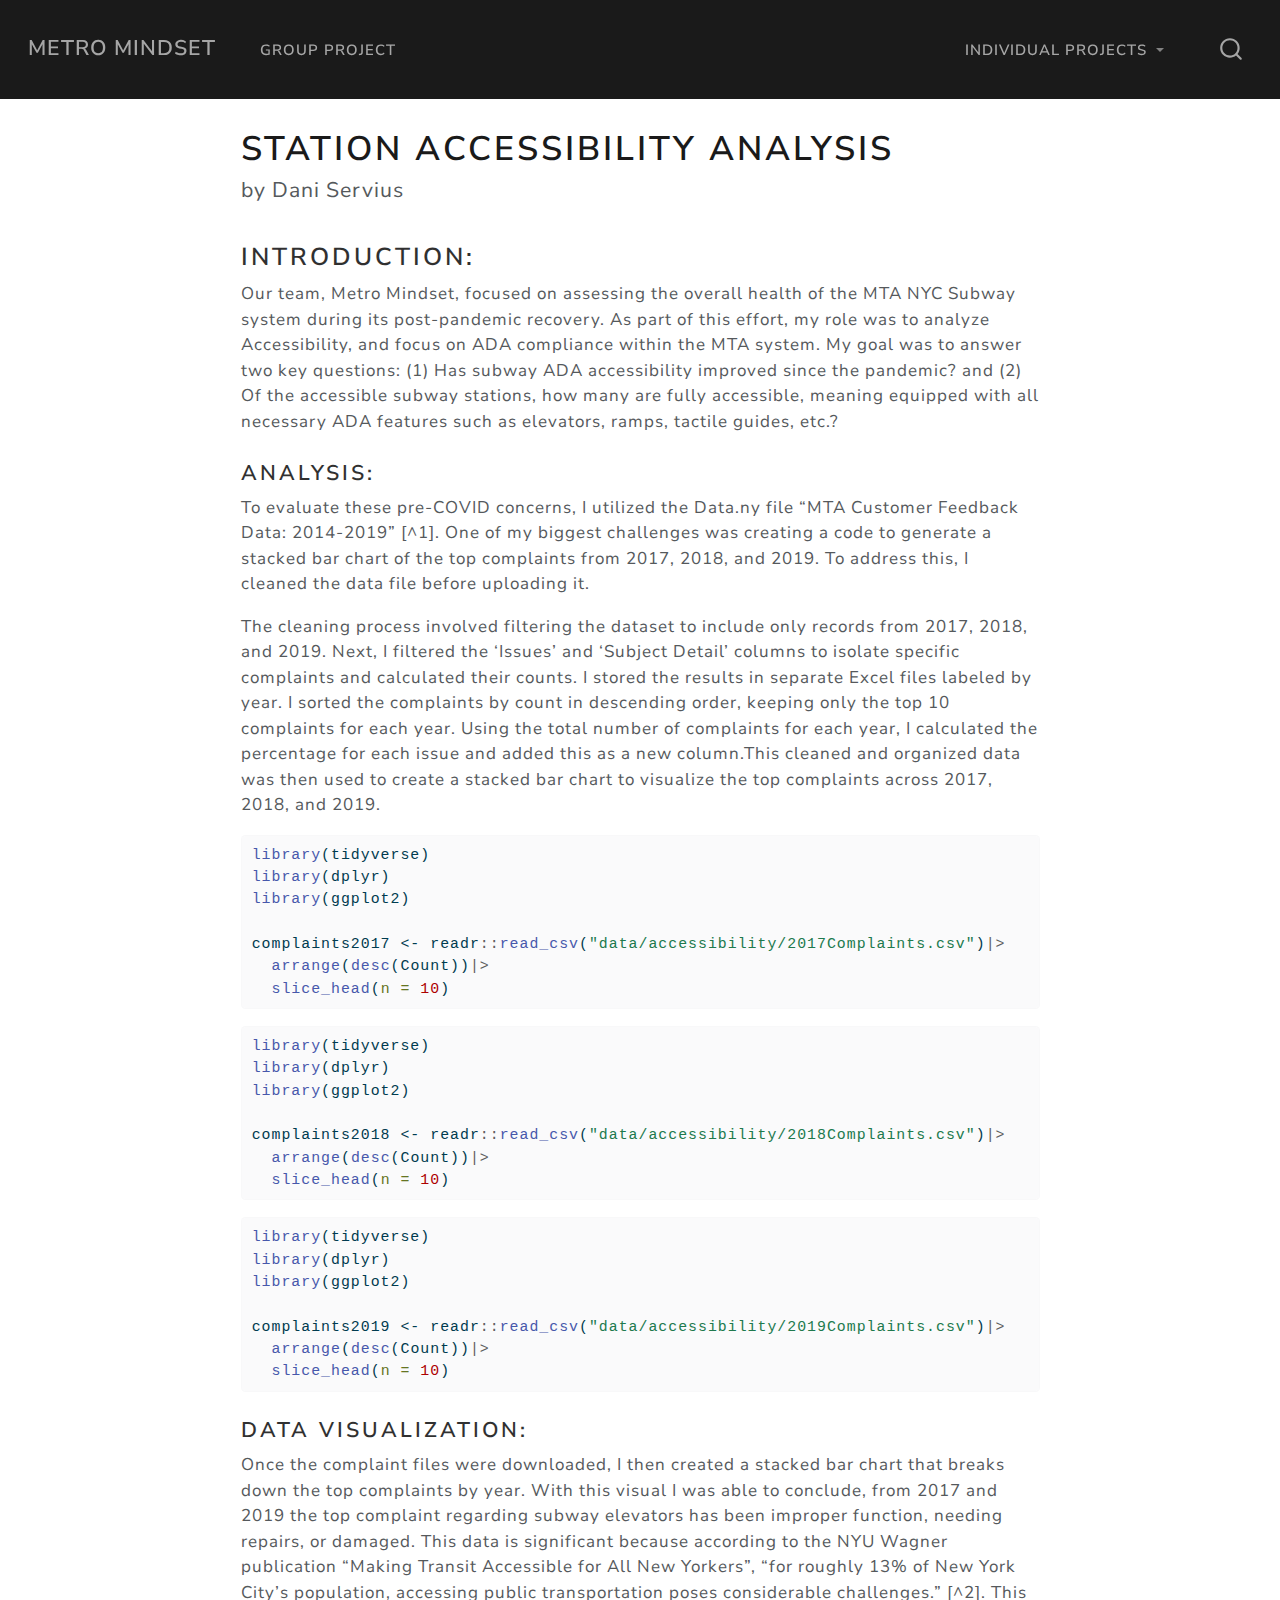
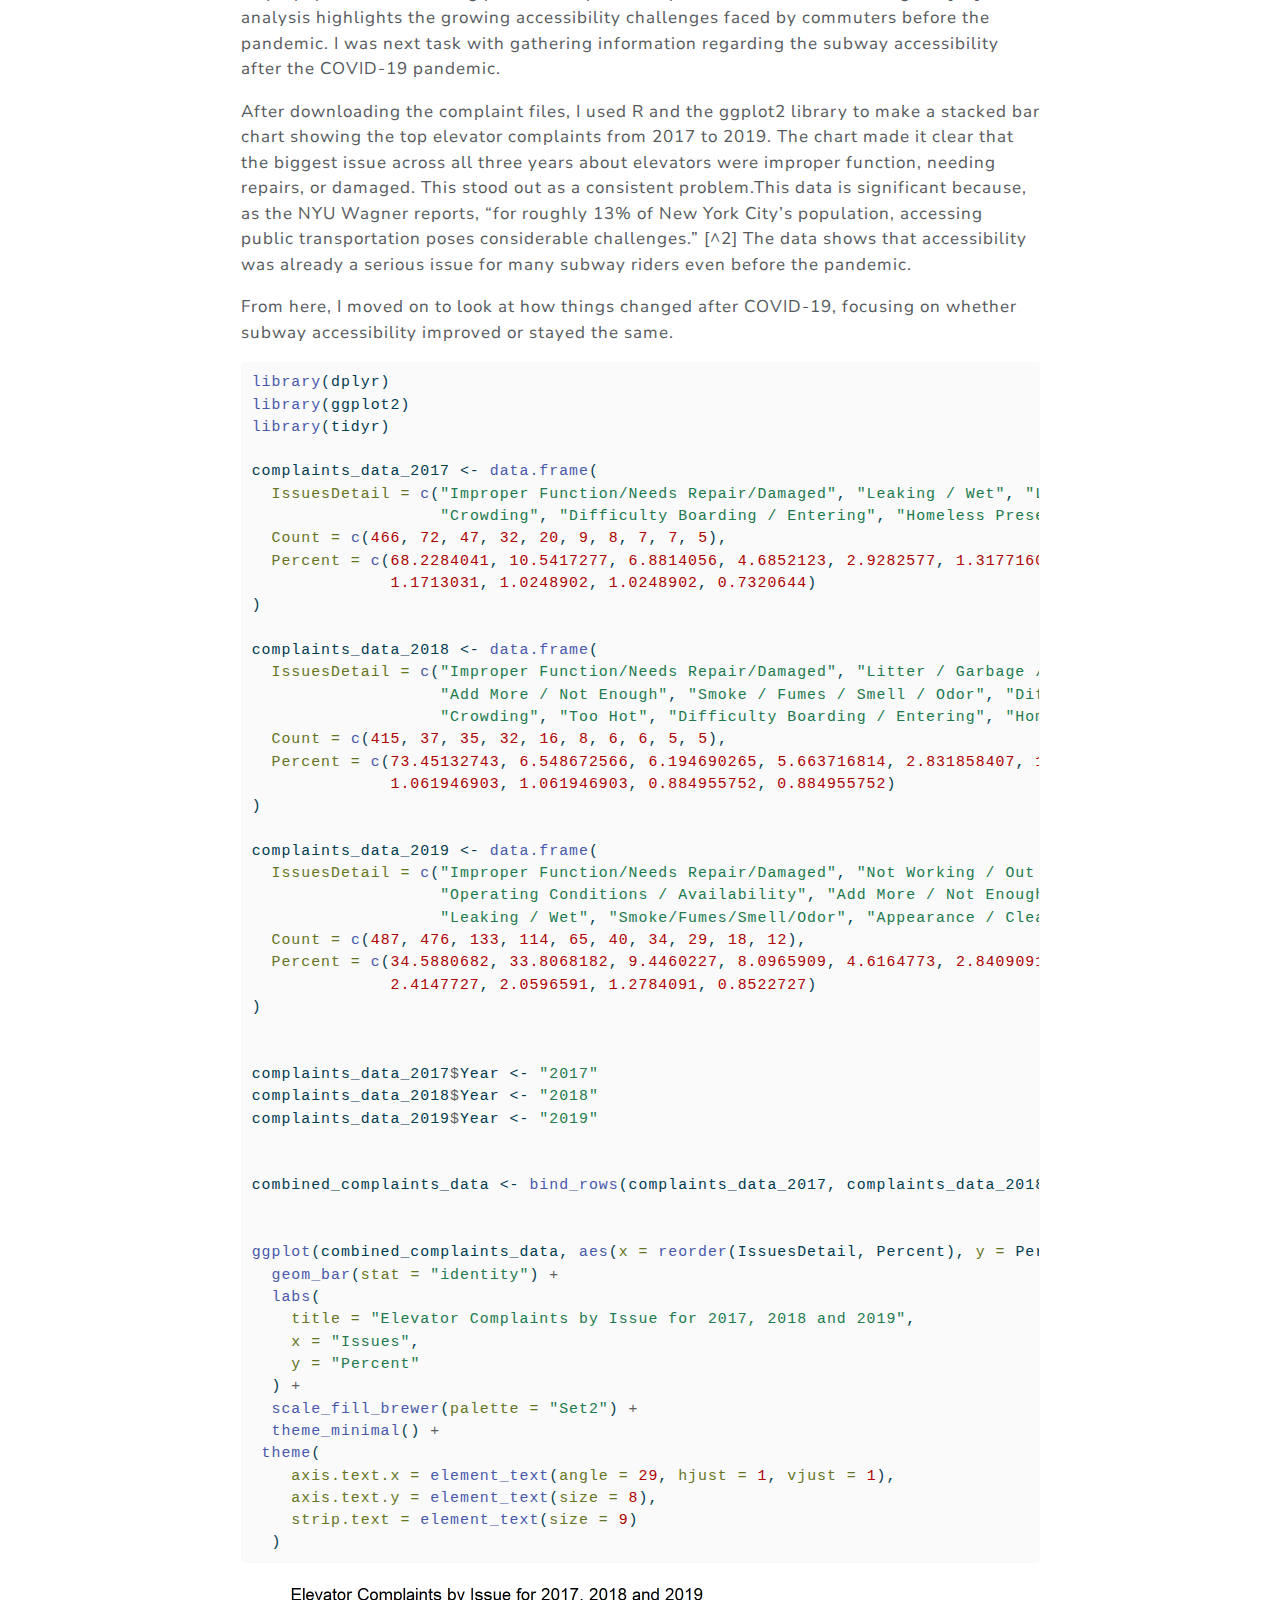
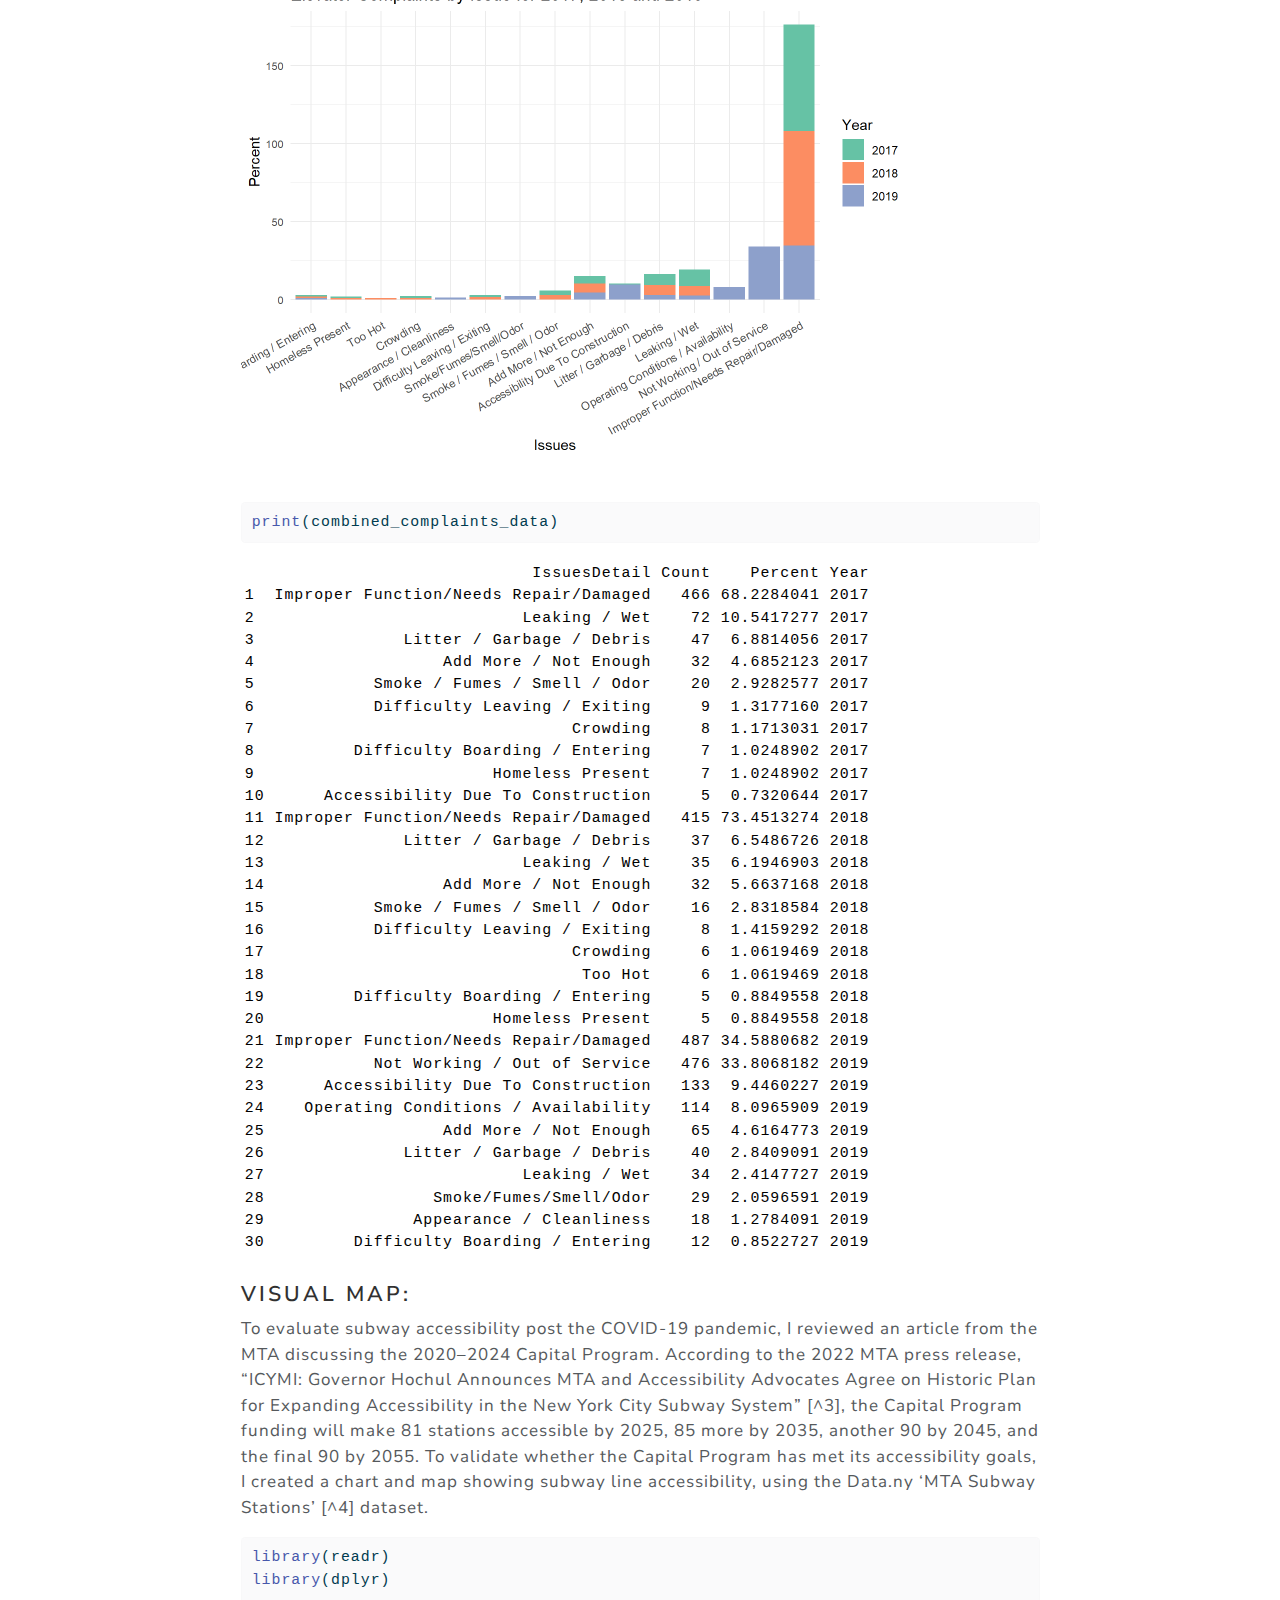
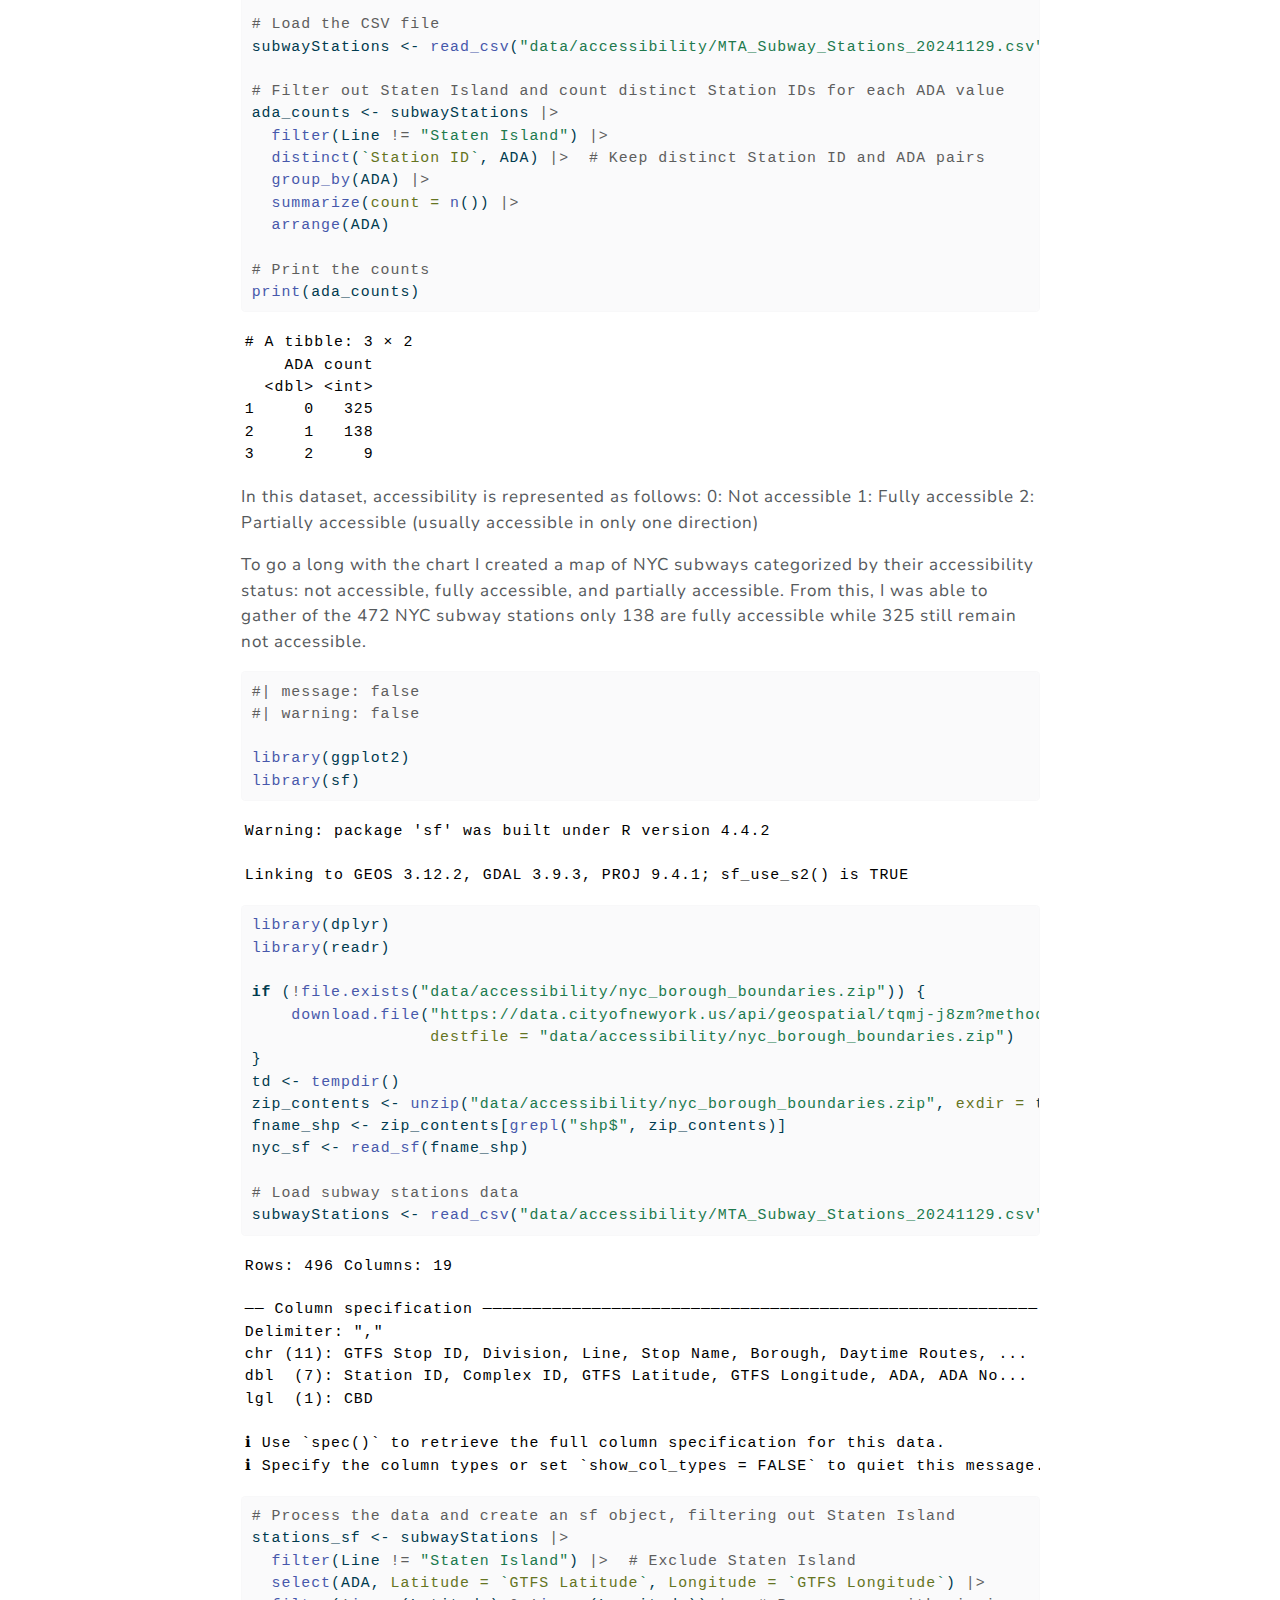
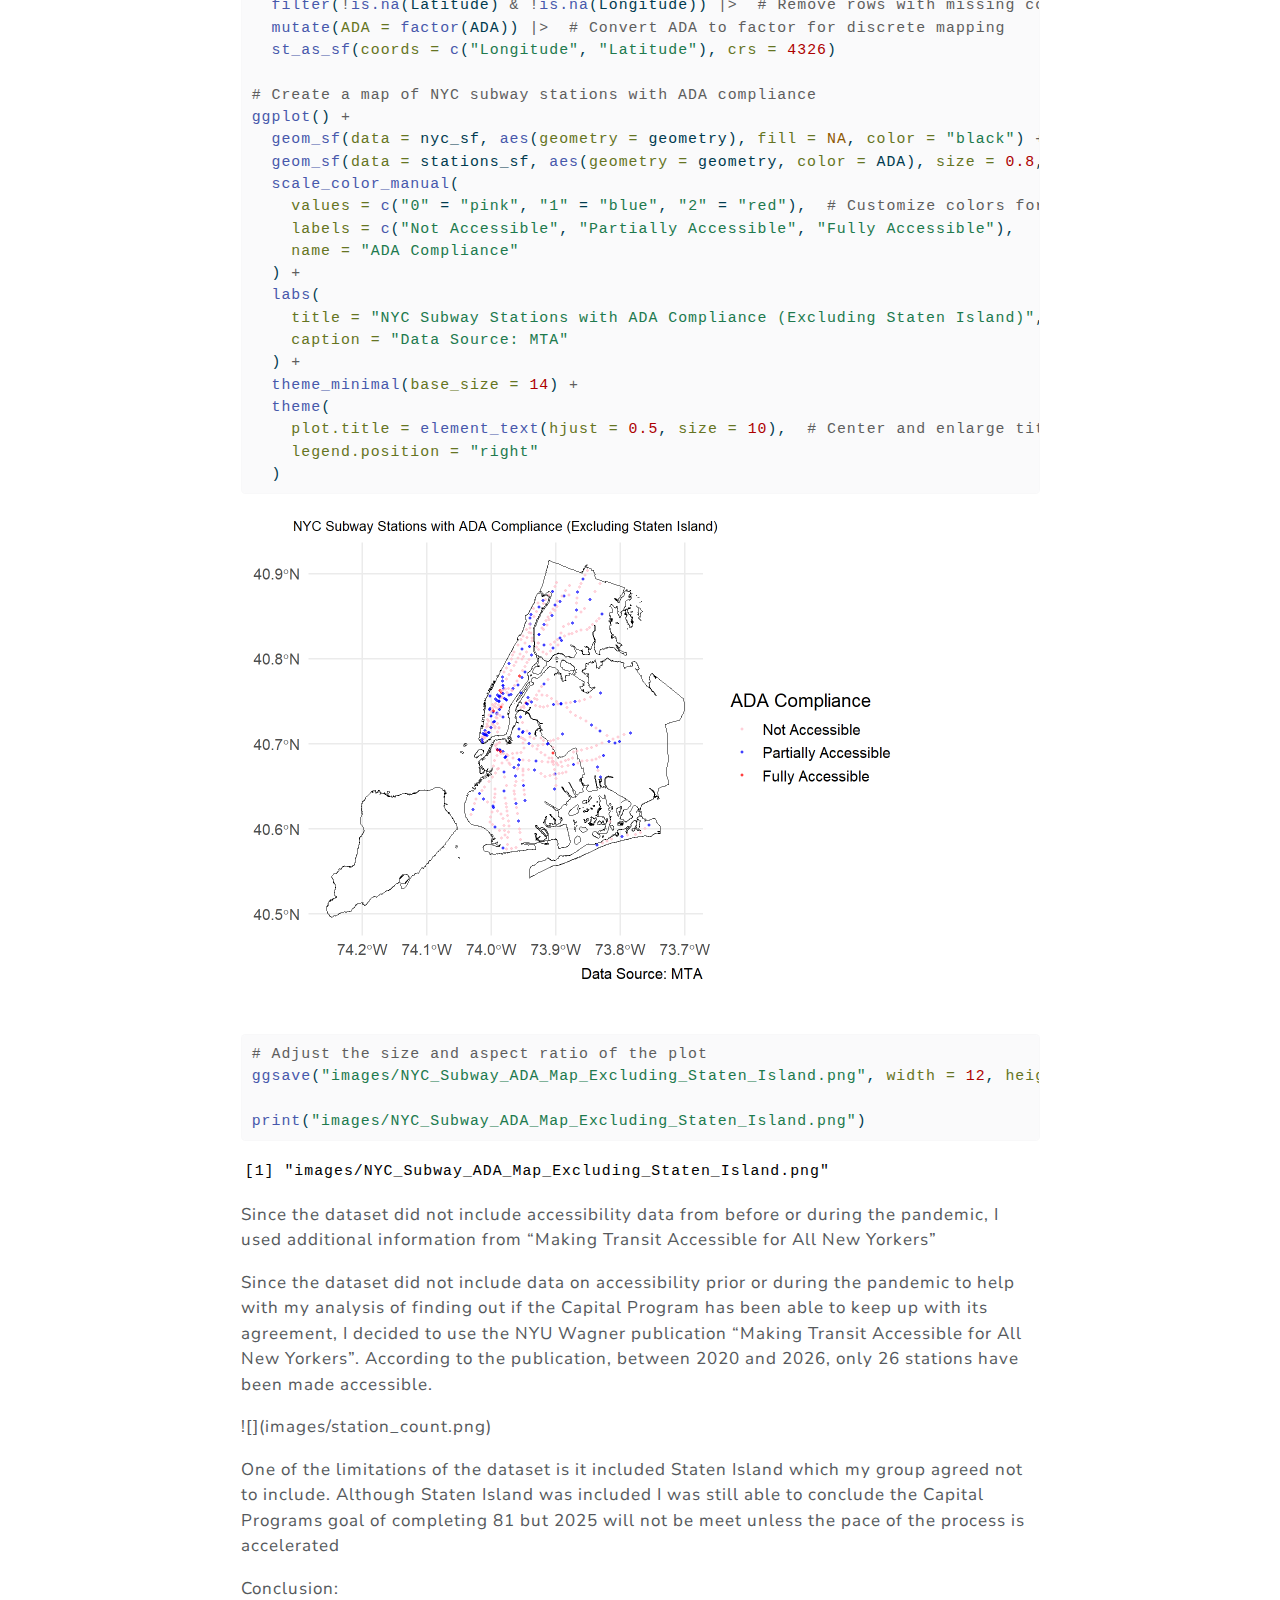
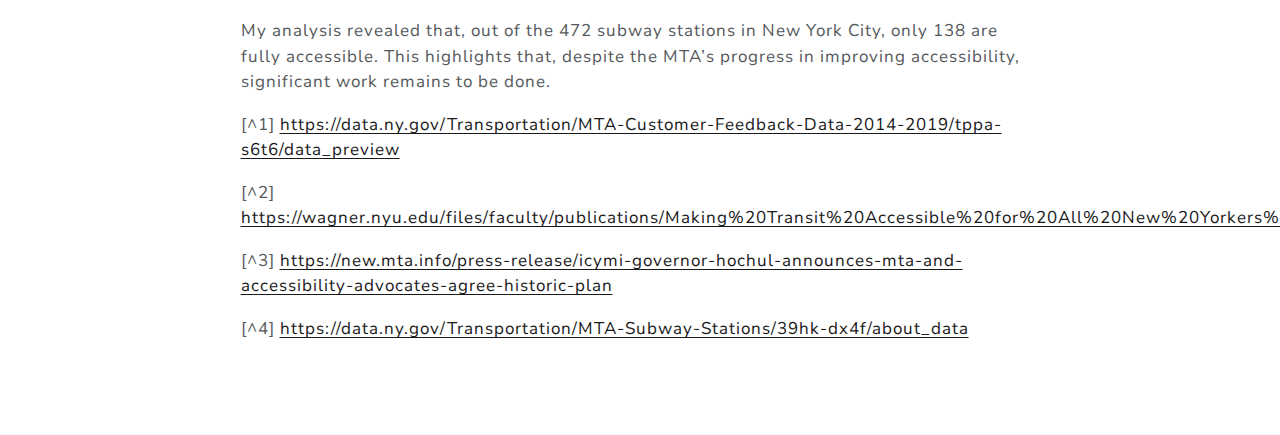
==== docs/Dani_Individual_Report.html @ f85e7910 "Pushing up Dani's report + minor edits to Seth Victor Hugo Reports" ====
<!DOCTYPE html>
<html xmlns="http://www.w3.org/1999/xhtml" lang="en" xml:lang="en"><head>

<meta charset="utf-8">
<meta name="generator" content="quarto-1.5.57">

<meta name="viewport" content="width=device-width, initial-scale=1.0, user-scalable=yes">


<title>Station Accessibility Analysis – Metro Mindset</title>
<style>
code{white-space: pre-wrap;}
span.smallcaps{font-variant: small-caps;}
div.columns{display: flex; gap: min(4vw, 1.5em);}
div.column{flex: auto; overflow-x: auto;}
div.hanging-indent{margin-left: 1.5em; text-indent: -1.5em;}
ul.task-list{list-style: none;}
ul.task-list li input[type="checkbox"] {
width: 0.8em;
margin: 0 0.8em 0.2em -1em;  vertical-align: middle;
}

pre > code.sourceCode { white-space: pre; position: relative; }
pre > code.sourceCode > span { line-height: 1.25; }
pre > code.sourceCode > span:empty { height: 1.2em; }
.sourceCode { overflow: visible; }
code.sourceCode > span { color: inherit; text-decoration: inherit; }
div.sourceCode { margin: 1em 0; }
pre.sourceCode { margin: 0; }
@media screen {
div.sourceCode { overflow: auto; }
}
@media print {
pre > code.sourceCode { white-space: pre-wrap; }
pre > code.sourceCode > span { display: inline-block; text-indent: -5em; padding-left: 5em; }
}
pre.numberSource code
{ counter-reset: source-line 0; }
pre.numberSource code > span
{ position: relative; left: -4em; counter-increment: source-line; }
pre.numberSource code > span > a:first-child::before
{ content: counter(source-line);
position: relative; left: -1em; text-align: right; vertical-align: baseline;
border: none; display: inline-block;
-webkit-touch-callout: none; -webkit-user-select: none;
-khtml-user-select: none; -moz-user-select: none;
-ms-user-select: none; user-select: none;
padding: 0 4px; width: 4em;
}
pre.numberSource { margin-left: 3em; padding-left: 4px; }
div.sourceCode
{ }
@media screen {
pre > code.sourceCode > span > a:first-child::before { text-decoration: underline; }
}
</style>


<script>const headroomChanged = new CustomEvent("quarto-hrChanged", {
  detail: {},
  bubbles: true,
  cancelable: false,
  composed: false,
});

const announceDismiss = () => {
  const annEl = window.document.getElementById("quarto-announcement");
  if (annEl) {
    annEl.remove();

    const annId = annEl.getAttribute("data-announcement-id");
    window.localStorage.setItem(`quarto-announce-${annId}`, "true");
  }
};

const announceRegister = () => {
  const annEl = window.document.getElementById("quarto-announcement");
  if (annEl) {
    const annId = annEl.getAttribute("data-announcement-id");
    const isDismissed =
      window.localStorage.getItem(`quarto-announce-${annId}`) || false;
    if (isDismissed) {
      announceDismiss();
      return;
    } else {
      annEl.classList.remove("hidden");
    }

    const actionEl = annEl.querySelector(".quarto-announcement-action");
    if (actionEl) {
      actionEl.addEventListener("click", function (e) {
        e.preventDefault();
        // Hide the bar immediately
        announceDismiss();
      });
    }
  }
};

window.document.addEventListener("DOMContentLoaded", function () {
  let init = false;

  announceRegister();

  // Manage the back to top button, if one is present.
  let lastScrollTop = window.pageYOffset || document.documentElement.scrollTop;
  const scrollDownBuffer = 5;
  const scrollUpBuffer = 35;
  const btn = document.getElementById("quarto-back-to-top");
  const hideBackToTop = () => {
    btn.style.display = "none";
  };
  const showBackToTop = () => {
    btn.style.display = "inline-block";
  };
  if (btn) {
    window.document.addEventListener(
      "scroll",
      function () {
        const currentScrollTop =
          window.pageYOffset || document.documentElement.scrollTop;

        // Shows and hides the button 'intelligently' as the user scrolls
        if (currentScrollTop - scrollDownBuffer > lastScrollTop) {
          hideBackToTop();
          lastScrollTop = currentScrollTop <= 0 ? 0 : currentScrollTop;
        } else if (currentScrollTop < lastScrollTop - scrollUpBuffer) {
          showBackToTop();
          lastScrollTop = currentScrollTop <= 0 ? 0 : currentScrollTop;
        }

        // Show the button at the bottom, hides it at the top
        if (currentScrollTop <= 0) {
          hideBackToTop();
        } else if (
          window.innerHeight + currentScrollTop >=
          document.body.offsetHeight
        ) {
          showBackToTop();
        }
      },
      false
    );
  }

  function throttle(func, wait) {
    var timeout;
    return function () {
      const context = this;
      const args = arguments;
      const later = function () {
        clearTimeout(timeout);
        timeout = null;
        func.apply(context, args);
      };

      if (!timeout) {
        timeout = setTimeout(later, wait);
      }
    };
  }

  function headerOffset() {
    // Set an offset if there is are fixed top navbar
    const headerEl = window.document.querySelector("header.fixed-top");
    if (headerEl) {
      return headerEl.clientHeight;
    } else {
      return 0;
    }
  }

  function footerOffset() {
    const footerEl = window.document.querySelector("footer.footer");
    if (footerEl) {
      return footerEl.clientHeight;
    } else {
      return 0;
    }
  }

  function dashboardOffset() {
    const dashboardNavEl = window.document.getElementById(
      "quarto-dashboard-header"
    );
    if (dashboardNavEl !== null) {
      return dashboardNavEl.clientHeight;
    } else {
      return 0;
    }
  }

  function updateDocumentOffsetWithoutAnimation() {
    updateDocumentOffset(false);
  }

  function updateDocumentOffset(animated) {
    // set body offset
    const topOffset = headerOffset();
    const bodyOffset = topOffset + footerOffset() + dashboardOffset();
    const bodyEl = window.document.body;
    bodyEl.setAttribute("data-bs-offset", topOffset);
    bodyEl.style.paddingTop = topOffset + "px";

    // deal with sidebar offsets
    const sidebars = window.document.querySelectorAll(
      ".sidebar, .headroom-target"
    );
    sidebars.forEach((sidebar) => {
      if (!animated) {
        sidebar.classList.add("notransition");
        // Remove the no transition class after the animation has time to complete
        setTimeout(function () {
          sidebar.classList.remove("notransition");
        }, 201);
      }

      if (window.Headroom && sidebar.classList.contains("sidebar-unpinned")) {
        sidebar.style.top = "0";
        sidebar.style.maxHeight = "100vh";
      } else {
        sidebar.style.top = topOffset + "px";
        sidebar.style.maxHeight = "calc(100vh - " + topOffset + "px)";
      }
    });

    // allow space for footer
    const mainContainer = window.document.querySelector(".quarto-container");
    if (mainContainer) {
      mainContainer.style.minHeight = "calc(100vh - " + bodyOffset + "px)";
    }

    // link offset
    let linkStyle = window.document.querySelector("#quarto-target-style");
    if (!linkStyle) {
      linkStyle = window.document.createElement("style");
      linkStyle.setAttribute("id", "quarto-target-style");
      window.document.head.appendChild(linkStyle);
    }
    while (linkStyle.firstChild) {
      linkStyle.removeChild(linkStyle.firstChild);
    }
    if (topOffset > 0) {
      linkStyle.appendChild(
        window.document.createTextNode(`
      section:target::before {
        content: "";
        display: block;
        height: ${topOffset}px;
        margin: -${topOffset}px 0 0;
      }`)
      );
    }
    if (init) {
      window.dispatchEvent(headroomChanged);
    }
    init = true;
  }

  // initialize headroom
  var header = window.document.querySelector("#quarto-header");
  if (header && window.Headroom) {
    const headroom = new window.Headroom(header, {
      tolerance: 5,
      onPin: function () {
        const sidebars = window.document.querySelectorAll(
          ".sidebar, .headroom-target"
        );
        sidebars.forEach((sidebar) => {
          sidebar.classList.remove("sidebar-unpinned");
        });
        updateDocumentOffset();
      },
      onUnpin: function () {
        const sidebars = window.document.querySelectorAll(
          ".sidebar, .headroom-target"
        );
        sidebars.forEach((sidebar) => {
          sidebar.classList.add("sidebar-unpinned");
        });
        updateDocumentOffset();
      },
    });
    headroom.init();

    let frozen = false;
    window.quartoToggleHeadroom = function () {
      if (frozen) {
        headroom.unfreeze();
        frozen = false;
      } else {
        headroom.freeze();
        frozen = true;
      }
    };
  }

  window.addEventListener(
    "hashchange",
    function (e) {
      if (
        getComputedStyle(document.documentElement).scrollBehavior !== "smooth"
      ) {
        window.scrollTo(0, window.pageYOffset - headerOffset());
      }
    },
    false
  );

  // Observe size changed for the header
  const headerEl = window.document.querySelector("header.fixed-top");
  if (headerEl && window.ResizeObserver) {
    const observer = new window.ResizeObserver(() => {
      setTimeout(updateDocumentOffsetWithoutAnimation, 0);
    });
    observer.observe(headerEl, {
      attributes: true,
      childList: true,
      characterData: true,
    });
  } else {
    window.addEventListener(
      "resize",
      throttle(updateDocumentOffsetWithoutAnimation, 50)
    );
  }
  setTimeout(updateDocumentOffsetWithoutAnimation, 250);

  // fixup index.html links if we aren't on the filesystem
  if (window.location.protocol !== "file:") {
    const links = window.document.querySelectorAll("a");
    for (let i = 0; i < links.length; i++) {
      if (links[i].href) {
        links[i].dataset.originalHref = links[i].href;
        links[i].href = links[i].href.replace(/\/index\.html/, "/");
      }
    }

    // Fixup any sharing links that require urls
    // Append url to any sharing urls
    const sharingLinks = window.document.querySelectorAll(
      "a.sidebar-tools-main-item, a.quarto-navigation-tool, a.quarto-navbar-tools, a.quarto-navbar-tools-item"
    );
    for (let i = 0; i < sharingLinks.length; i++) {
      const sharingLink = sharingLinks[i];
      const href = sharingLink.getAttribute("href");
      if (href) {
        sharingLink.setAttribute(
          "href",
          href.replace("|url|", window.location.href)
        );
      }
    }

    // Scroll the active navigation item into view, if necessary
    const navSidebar = window.document.querySelector("nav#quarto-sidebar");
    if (navSidebar) {
      // Find the active item
      const activeItem = navSidebar.querySelector("li.sidebar-item a.active");
      if (activeItem) {
        // Wait for the scroll height and height to resolve by observing size changes on the
        // nav element that is scrollable
        const resizeObserver = new ResizeObserver((_entries) => {
          // The bottom of the element
          const elBottom = activeItem.offsetTop;
          const viewBottom = navSidebar.scrollTop + navSidebar.clientHeight;

          // The element height and scroll height are the same, then we are still loading
          if (viewBottom !== navSidebar.scrollHeight) {
            // Determine if the item isn't visible and scroll to it
            if (elBottom >= viewBottom) {
              navSidebar.scrollTop = elBottom;
            }

            // stop observing now since we've completed the scroll
            resizeObserver.unobserve(navSidebar);
          }
        });
        resizeObserver.observe(navSidebar);
      }
    }
  }
});
</script>
<script>/*!
 * headroom.js v0.12.0 - Give your page some headroom. Hide your header until you need it
 * Copyright (c) 2020 Nick Williams - http://wicky.nillia.ms/headroom.js
 * License: MIT
 */

!function(t,n){"object"==typeof exports&&"undefined"!=typeof module?module.exports=n():"function"==typeof define&&define.amd?define(n):(t=t||self).Headroom=n()}(this,function(){"use strict";function t(){return"undefined"!=typeof window}function d(t){return function(t){return t&&t.document&&function(t){return 9===t.nodeType}(t.document)}(t)?function(t){var n=t.document,o=n.body,s=n.documentElement;return{scrollHeight:function(){return Math.max(o.scrollHeight,s.scrollHeight,o.offsetHeight,s.offsetHeight,o.clientHeight,s.clientHeight)},height:function(){return t.innerHeight||s.clientHeight||o.clientHeight},scrollY:function(){return void 0!==t.pageYOffset?t.pageYOffset:(s||o.parentNode||o).scrollTop}}}(t):function(t){return{scrollHeight:function(){return Math.max(t.scrollHeight,t.offsetHeight,t.clientHeight)},height:function(){return Math.max(t.offsetHeight,t.clientHeight)},scrollY:function(){return t.scrollTop}}}(t)}function n(t,s,e){var n,o=function(){var n=!1;try{var t={get passive(){n=!0}};window.addEventListener("test",t,t),window.removeEventListener("test",t,t)}catch(t){n=!1}return n}(),i=!1,r=d(t),l=r.scrollY(),a={};function c(){var t=Math.round(r.scrollY()),n=r.height(),o=r.scrollHeight();a.scrollY=t,a.lastScrollY=l,a.direction=l<t?"down":"up",a.distance=Math.abs(t-l),a.isOutOfBounds=t<0||o<t+n,a.top=t<=s.offset[a.direction],a.bottom=o<=t+n,a.toleranceExceeded=a.distance>s.tolerance[a.direction],e(a),l=t,i=!1}function h(){i||(i=!0,n=requestAnimationFrame(c))}var u=!!o&&{passive:!0,capture:!1};return t.addEventListener("scroll",h,u),c(),{destroy:function(){cancelAnimationFrame(n),t.removeEventListener("scroll",h,u)}}}function o(t){return t===Object(t)?t:{down:t,up:t}}function s(t,n){n=n||{},Object.assign(this,s.options,n),this.classes=Object.assign({},s.options.classes,n.classes),this.elem=t,this.tolerance=o(this.tolerance),this.offset=o(this.offset),this.initialised=!1,this.frozen=!1}return s.prototype={constructor:s,init:function(){return s.cutsTheMustard&&!this.initialised&&(this.addClass("initial"),this.initialised=!0,setTimeout(function(t){t.scrollTracker=n(t.scroller,{offset:t.offset,tolerance:t.tolerance},t.update.bind(t))},100,this)),this},destroy:function(){this.initialised=!1,Object.keys(this.classes).forEach(this.removeClass,this),this.scrollTracker.destroy()},unpin:function(){!this.hasClass("pinned")&&this.hasClass("unpinned")||(this.addClass("unpinned"),this.removeClass("pinned"),this.onUnpin&&this.onUnpin.call(this))},pin:function(){this.hasClass("unpinned")&&(this.addClass("pinned"),this.removeClass("unpinned"),this.onPin&&this.onPin.call(this))},freeze:function(){this.frozen=!0,this.addClass("frozen")},unfreeze:function(){this.frozen=!1,this.removeClass("frozen")},top:function(){this.hasClass("top")||(this.addClass("top"),this.removeClass("notTop"),this.onTop&&this.onTop.call(this))},notTop:function(){this.hasClass("notTop")||(this.addClass("notTop"),this.removeClass("top"),this.onNotTop&&this.onNotTop.call(this))},bottom:function(){this.hasClass("bottom")||(this.addClass("bottom"),this.removeClass("notBottom"),this.onBottom&&this.onBottom.call(this))},notBottom:function(){this.hasClass("notBottom")||(this.addClass("notBottom"),this.removeClass("bottom"),this.onNotBottom&&this.onNotBottom.call(this))},shouldUnpin:function(t){return"down"===t.direction&&!t.top&&t.toleranceExceeded},shouldPin:function(t){return"up"===t.direction&&t.toleranceExceeded||t.top},addClass:function(t){this.elem.classList.add.apply(this.elem.classList,this.classes[t].split(" "))},removeClass:function(t){this.elem.classList.remove.apply(this.elem.classList,this.classes[t].split(" "))},hasClass:function(t){return this.classes[t].split(" ").every(function(t){return this.classList.contains(t)},this.elem)},update:function(t){t.isOutOfBounds||!0!==this.frozen&&(t.top?this.top():this.notTop(),t.bottom?this.bottom():this.notBottom(),this.shouldUnpin(t)?this.unpin():this.shouldPin(t)&&this.pin())}},s.options={tolerance:{up:0,down:0},offset:0,scroller:t()?window:null,classes:{frozen:"headroom--frozen",pinned:"headroom--pinned",unpinned:"headroom--unpinned",top:"headroom--top",notTop:"headroom--not-top",bottom:"headroom--bottom",notBottom:"headroom--not-bottom",initial:"headroom"}},s.cutsTheMustard=!!(t()&&function(){}.bind&&"classList"in document.documentElement&&Object.assign&&Object.keys&&requestAnimationFrame),s});
</script>
<script>/*!
 * clipboard.js v2.0.11
 * https://clipboardjs.com/
 *
 * Licensed MIT © Zeno Rocha
 */
!function(t,e){"object"==typeof exports&&"object"==typeof module?module.exports=e():"function"==typeof define&&define.amd?define([],e):"object"==typeof exports?exports.ClipboardJS=e():t.ClipboardJS=e()}(this,function(){return n={686:function(t,e,n){"use strict";n.d(e,{default:function(){return b}});var e=n(279),i=n.n(e),e=n(370),u=n.n(e),e=n(817),r=n.n(e);function c(t){try{return document.execCommand(t)}catch(t){return}}var a=function(t){t=r()(t);return c("cut"),t};function o(t,e){var n,o,t=(n=t,o="rtl"===document.documentElement.getAttribute("dir"),(t=document.createElement("textarea")).style.fontSize="12pt",t.style.border="0",t.style.padding="0",t.style.margin="0",t.style.position="absolute",t.style[o?"right":"left"]="-9999px",o=window.pageYOffset||document.documentElement.scrollTop,t.style.top="".concat(o,"px"),t.setAttribute("readonly",""),t.value=n,t);return e.container.appendChild(t),e=r()(t),c("copy"),t.remove(),e}var f=function(t){var e=1<arguments.length&&void 0!==arguments[1]?arguments[1]:{container:document.body},n="";return"string"==typeof t?n=o(t,e):t instanceof HTMLInputElement&&!["text","search","url","tel","password"].includes(null==t?void 0:t.type)?n=o(t.value,e):(n=r()(t),c("copy")),n};function l(t){return(l="function"==typeof Symbol&&"symbol"==typeof Symbol.iterator?function(t){return typeof t}:function(t){return t&&"function"==typeof Symbol&&t.constructor===Symbol&&t!==Symbol.prototype?"symbol":typeof t})(t)}var s=function(){var t=0<arguments.length&&void 0!==arguments[0]?arguments[0]:{},e=t.action,n=void 0===e?"copy":e,o=t.container,e=t.target,t=t.text;if("copy"!==n&&"cut"!==n)throw new Error('Invalid "action" value, use either "copy" or "cut"');if(void 0!==e){if(!e||"object"!==l(e)||1!==e.nodeType)throw new Error('Invalid "target" value, use a valid Element');if("copy"===n&&e.hasAttribute("disabled"))throw new Error('Invalid "target" attribute. Please use "readonly" instead of "disabled" attribute');if("cut"===n&&(e.hasAttribute("readonly")||e.hasAttribute("disabled")))throw new Error('Invalid "target" attribute. You can\'t cut text from elements with "readonly" or "disabled" attributes')}return t?f(t,{container:o}):e?"cut"===n?a(e):f(e,{container:o}):void 0};function p(t){return(p="function"==typeof Symbol&&"symbol"==typeof Symbol.iterator?function(t){return typeof t}:function(t){return t&&"function"==typeof Symbol&&t.constructor===Symbol&&t!==Symbol.prototype?"symbol":typeof t})(t)}function d(t,e){for(var n=0;n<e.length;n++){var o=e[n];o.enumerable=o.enumerable||!1,o.configurable=!0,"value"in o&&(o.writable=!0),Object.defineProperty(t,o.key,o)}}function y(t,e){return(y=Object.setPrototypeOf||function(t,e){return t.__proto__=e,t})(t,e)}function h(n){var o=function(){if("undefined"==typeof Reflect||!Reflect.construct)return!1;if(Reflect.construct.sham)return!1;if("function"==typeof Proxy)return!0;try{return Date.prototype.toString.call(Reflect.construct(Date,[],function(){})),!0}catch(t){return!1}}();return function(){var t,e=v(n);return t=o?(t=v(this).constructor,Reflect.construct(e,arguments,t)):e.apply(this,arguments),e=this,!(t=t)||"object"!==p(t)&&"function"!=typeof t?function(t){if(void 0!==t)return t;throw new ReferenceError("this hasn't been initialised - super() hasn't been called")}(e):t}}function v(t){return(v=Object.setPrototypeOf?Object.getPrototypeOf:function(t){return t.__proto__||Object.getPrototypeOf(t)})(t)}function m(t,e){t="data-clipboard-".concat(t);if(e.hasAttribute(t))return e.getAttribute(t)}var b=function(){!function(t,e){if("function"!=typeof e&&null!==e)throw new TypeError("Super expression must either be null or a function");t.prototype=Object.create(e&&e.prototype,{constructor:{value:t,writable:!0,configurable:!0}}),e&&y(t,e)}(r,i());var t,e,n,o=h(r);function r(t,e){var n;return function(t){if(!(t instanceof r))throw new TypeError("Cannot call a class as a function")}(this),(n=o.call(this)).resolveOptions(e),n.listenClick(t),n}return t=r,n=[{key:"copy",value:function(t){var e=1<arguments.length&&void 0!==arguments[1]?arguments[1]:{container:document.body};return f(t,e)}},{key:"cut",value:function(t){return a(t)}},{key:"isSupported",value:function(){var t=0<arguments.length&&void 0!==arguments[0]?arguments[0]:["copy","cut"],t="string"==typeof t?[t]:t,e=!!document.queryCommandSupported;return t.forEach(function(t){e=e&&!!document.queryCommandSupported(t)}),e}}],(e=[{key:"resolveOptions",value:function(){var t=0<arguments.length&&void 0!==arguments[0]?arguments[0]:{};this.action="function"==typeof t.action?t.action:this.defaultAction,this.target="function"==typeof t.target?t.target:this.defaultTarget,this.text="function"==typeof t.text?t.text:this.defaultText,this.container="object"===p(t.container)?t.container:document.body}},{key:"listenClick",value:function(t){var e=this;this.listener=u()(t,"click",function(t){return e.onClick(t)})}},{key:"onClick",value:function(t){var e=t.delegateTarget||t.currentTarget,n=this.action(e)||"copy",t=s({action:n,container:this.container,target:this.target(e),text:this.text(e)});this.emit(t?"success":"error",{action:n,text:t,trigger:e,clearSelection:function(){e&&e.focus(),window.getSelection().removeAllRanges()}})}},{key:"defaultAction",value:function(t){return m("action",t)}},{key:"defaultTarget",value:function(t){t=m("target",t);if(t)return document.querySelector(t)}},{key:"defaultText",value:function(t){return m("text",t)}},{key:"destroy",value:function(){this.listener.destroy()}}])&&d(t.prototype,e),n&&d(t,n),r}()},828:function(t){var e;"undefined"==typeof Element||Element.prototype.matches||((e=Element.prototype).matches=e.matchesSelector||e.mozMatchesSelector||e.msMatchesSelector||e.oMatchesSelector||e.webkitMatchesSelector),t.exports=function(t,e){for(;t&&9!==t.nodeType;){if("function"==typeof t.matches&&t.matches(e))return t;t=t.parentNode}}},438:function(t,e,n){var u=n(828);function i(t,e,n,o,r){var i=function(e,n,t,o){return function(t){t.delegateTarget=u(t.target,n),t.delegateTarget&&o.call(e,t)}}.apply(this,arguments);return t.addEventListener(n,i,r),{destroy:function(){t.removeEventListener(n,i,r)}}}t.exports=function(t,e,n,o,r){return"function"==typeof t.addEventListener?i.apply(null,arguments):"function"==typeof n?i.bind(null,document).apply(null,arguments):("string"==typeof t&&(t=document.querySelectorAll(t)),Array.prototype.map.call(t,function(t){return i(t,e,n,o,r)}))}},879:function(t,n){n.node=function(t){return void 0!==t&&t instanceof HTMLElement&&1===t.nodeType},n.nodeList=function(t){var e=Object.prototype.toString.call(t);return void 0!==t&&("[object NodeList]"===e||"[object HTMLCollection]"===e)&&"length"in t&&(0===t.length||n.node(t[0]))},n.string=function(t){return"string"==typeof t||t instanceof String},n.fn=function(t){return"[object Function]"===Object.prototype.toString.call(t)}},370:function(t,e,n){var f=n(879),l=n(438);t.exports=function(t,e,n){if(!t&&!e&&!n)throw new Error("Missing required arguments");if(!f.string(e))throw new TypeError("Second argument must be a String");if(!f.fn(n))throw new TypeError("Third argument must be a Function");if(f.node(t))return c=e,a=n,(u=t).addEventListener(c,a),{destroy:function(){u.removeEventListener(c,a)}};if(f.nodeList(t))return o=t,r=e,i=n,Array.prototype.forEach.call(o,function(t){t.addEventListener(r,i)}),{destroy:function(){Array.prototype.forEach.call(o,function(t){t.removeEventListener(r,i)})}};if(f.string(t))return t=t,e=e,n=n,l(document.body,t,e,n);throw new TypeError("First argument must be a String, HTMLElement, HTMLCollection, or NodeList");var o,r,i,u,c,a}},817:function(t){t.exports=function(t){var e,n="SELECT"===t.nodeName?(t.focus(),t.value):"INPUT"===t.nodeName||"TEXTAREA"===t.nodeName?((e=t.hasAttribute("readonly"))||t.setAttribute("readonly",""),t.select(),t.setSelectionRange(0,t.value.length),e||t.removeAttribute("readonly"),t.value):(t.hasAttribute("contenteditable")&&t.focus(),n=window.getSelection(),(e=document.createRange()).selectNodeContents(t),n.removeAllRanges(),n.addRange(e),n.toString());return n}},279:function(t){function e(){}e.prototype={on:function(t,e,n){var o=this.e||(this.e={});return(o[t]||(o[t]=[])).push({fn:e,ctx:n}),this},once:function(t,e,n){var o=this;function r(){o.off(t,r),e.apply(n,arguments)}return r._=e,this.on(t,r,n)},emit:function(t){for(var e=[].slice.call(arguments,1),n=((this.e||(this.e={}))[t]||[]).slice(),o=0,r=n.length;o<r;o++)n[o].fn.apply(n[o].ctx,e);return this},off:function(t,e){var n=this.e||(this.e={}),o=n[t],r=[];if(o&&e)for(var i=0,u=o.length;i<u;i++)o[i].fn!==e&&o[i].fn._!==e&&r.push(o[i]);return r.length?n[t]=r:delete n[t],this}},t.exports=e,t.exports.TinyEmitter=e}},r={},o.n=function(t){var e=t&&t.__esModule?function(){return t.default}:function(){return t};return o.d(e,{a:e}),e},o.d=function(t,e){for(var n in e)o.o(e,n)&&!o.o(t,n)&&Object.defineProperty(t,n,{enumerable:!0,get:e[n]})},o.o=function(t,e){return Object.prototype.hasOwnProperty.call(t,e)},o(686).default;function o(t){if(r[t])return r[t].exports;var e=r[t]={exports:{}};return n[t](e,e.exports,o),e.exports}var n,r});</script>
<script>/*! @algolia/autocomplete-js 1.11.1 | MIT License | © Algolia, Inc. and contributors | https://github.com/algolia/autocomplete */
!function(e,t){"object"==typeof exports&&"undefined"!=typeof module?t(exports):"function"==typeof define&&define.amd?define(["exports"],t):t((e="undefined"!=typeof globalThis?globalThis:e||self)["@algolia/autocomplete-js"]={})}(this,(function(e){"use strict";function t(e,t){var n=Object.keys(e);if(Object.getOwnPropertySymbols){var r=Object.getOwnPropertySymbols(e);t&&(r=r.filter((function(t){return Object.getOwnPropertyDescriptor(e,t).enumerable}))),n.push.apply(n,r)}return n}function n(e){for(var n=1;n<arguments.length;n++){var r=null!=arguments[n]?arguments[n]:{};n%2?t(Object(r),!0).forEach((function(t){o(e,t,r[t])})):Object.getOwnPropertyDescriptors?Object.defineProperties(e,Object.getOwnPropertyDescriptors(r)):t(Object(r)).forEach((function(t){Object.defineProperty(e,t,Object.getOwnPropertyDescriptor(r,t))}))}return e}function r(e){return r="function"==typeof Symbol&&"symbol"==typeof Symbol.iterator?function(e){return typeof e}:function(e){return e&&"function"==typeof Symbol&&e.constructor===Symbol&&e!==Symbol.prototype?"symbol":typeof e},r(e)}function o(e,t,n){return(t=function(e){var t=function(e,t){if("object"!=typeof e||null===e)return e;var n=e[Symbol.toPrimitive];if(void 0!==n){var r=n.call(e,t||"default");if("object"!=typeof r)return r;throw new TypeError("@@toPrimitive must return a primitive value.")}return("string"===t?String:Number)(e)}(e,"string");return"symbol"==typeof t?t:String(t)}(t))in e?Object.defineProperty(e,t,{value:n,enumerable:!0,configurable:!0,writable:!0}):e[t]=n,e}function i(){return i=Object.assign?Object.assign.bind():function(e){for(var t=1;t<arguments.length;t++){var n=arguments[t];for(var r in n)Object.prototype.hasOwnProperty.call(n,r)&&(e[r]=n[r])}return e},i.apply(this,arguments)}function u(e,t){if(null==e)return{};var n,r,o=function(e,t){if(null==e)return{};var n,r,o={},i=Object.keys(e);for(r=0;r<i.length;r++)n=i[r],t.indexOf(n)>=0||(o[n]=e[n]);return o}(e,t);if(Object.getOwnPropertySymbols){var i=Object.getOwnPropertySymbols(e);for(r=0;r<i.length;r++)n=i[r],t.indexOf(n)>=0||Object.prototype.propertyIsEnumerable.call(e,n)&&(o[n]=e[n])}return o}function a(e,t){return function(e){if(Array.isArray(e))return e}(e)||function(e,t){var n=null==e?null:"undefined"!=typeof Symbol&&e[Symbol.iterator]||e["@@iterator"];if(null!=n){var r,o,i,u,a=[],l=!0,c=!1;try{if(i=(n=n.call(e)).next,0===t){if(Object(n)!==n)return;l=!1}else for(;!(l=(r=i.call(n)).done)&&(a.push(r.value),a.length!==t);l=!0);}catch(e){c=!0,o=e}finally{try{if(!l&&null!=n.return&&(u=n.return(),Object(u)!==u))return}finally{if(c)throw o}}return a}}(e,t)||c(e,t)||function(){throw new TypeError("Invalid attempt to destructure non-iterable instance.\nIn order to be iterable, non-array objects must have a [Symbol.iterator]() method.")}()}function l(e){return function(e){if(Array.isArray(e))return s(e)}(e)||function(e){if("undefined"!=typeof Symbol&&null!=e[Symbol.iterator]||null!=e["@@iterator"])return Array.from(e)}(e)||c(e)||function(){throw new TypeError("Invalid attempt to spread non-iterable instance.\nIn order to be iterable, non-array objects must have a [Symbol.iterator]() method.")}()}function c(e,t){if(e){if("string"==typeof e)return s(e,t);var n=Object.prototype.toString.call(e).slice(8,-1);return"Object"===n&&e.constructor&&(n=e.constructor.name),"Map"===n||"Set"===n?Array.from(e):"Arguments"===n||/^(?:Ui|I)nt(?:8|16|32)(?:Clamped)?Array$/.test(n)?s(e,t):void 0}}function s(e,t){(null==t||t>e.length)&&(t=e.length);for(var n=0,r=new Array(t);n<t;n++)r[n]=e[n];return r}function f(e){return{current:e}}function p(e,t){var n=void 0;return function(){for(var r=arguments.length,o=new Array(r),i=0;i<r;i++)o[i]=arguments[i];n&&clearTimeout(n),n=setTimeout((function(){return e.apply(void 0,o)}),t)}}function m(e){return e.reduce((function(e,t){return e.concat(t)}),[])}var v=0;function d(){return"autocomplete-".concat(v++)}function y(e,t){return t.reduce((function(e,t){return e&&e[t]}),e)}function b(e){return 0===e.collections.length?0:e.collections.reduce((function(e,t){return e+t.items.length}),0)}function g(e){return e!==Object(e)}function h(e,t){if(e===t)return!0;if(g(e)||g(t)||"function"==typeof e||"function"==typeof t)return e===t;if(Object.keys(e).length!==Object.keys(t).length)return!1;for(var n=0,r=Object.keys(e);n<r.length;n++){var o=r[n];if(!(o in t))return!1;if(!h(e[o],t[o]))return!1}return!0}var O=function(){};var _="1.11.1",S=[{segment:"autocomplete-core",version:_}];function j(e){var t=e.item,n=e.items,r=void 0===n?[]:n;return{index:t.__autocomplete_indexName,items:[t],positions:[1+r.findIndex((function(e){return e.objectID===t.objectID}))],queryID:t.__autocomplete_queryID,algoliaSource:["autocomplete"]}}function P(e,t){return function(e){if(Array.isArray(e))return e}(e)||function(e,t){var n=null==e?null:"undefined"!=typeof Symbol&&e[Symbol.iterator]||e["@@iterator"];if(null!=n){var r,o,i,u,a=[],l=!0,c=!1;try{if(i=(n=n.call(e)).next,0===t){if(Object(n)!==n)return;l=!1}else for(;!(l=(r=i.call(n)).done)&&(a.push(r.value),a.length!==t);l=!0);}catch(e){c=!0,o=e}finally{try{if(!l&&null!=n.return&&(u=n.return(),Object(u)!==u))return}finally{if(c)throw o}}return a}}(e,t)||function(e,t){if(!e)return;if("string"==typeof e)return w(e,t);var n=Object.prototype.toString.call(e).slice(8,-1);"Object"===n&&e.constructor&&(n=e.constructor.name);if("Map"===n||"Set"===n)return Array.from(e);if("Arguments"===n||/^(?:Ui|I)nt(?:8|16|32)(?:Clamped)?Array$/.test(n))return w(e,t)}(e,t)||function(){throw new TypeError("Invalid attempt to destructure non-iterable instance.\nIn order to be iterable, non-array objects must have a [Symbol.iterator]() method.")}()}function w(e,t){(null==t||t>e.length)&&(t=e.length);for(var n=0,r=new Array(t);n<t;n++)r[n]=e[n];return r}var I=["items"],A=["items"];function E(e){return E="function"==typeof Symbol&&"symbol"==typeof Symbol.iterator?function(e){return typeof e}:function(e){return e&&"function"==typeof Symbol&&e.constructor===Symbol&&e!==Symbol.prototype?"symbol":typeof e},E(e)}function D(e){return function(e){if(Array.isArray(e))return C(e)}(e)||function(e){if("undefined"!=typeof Symbol&&null!=e[Symbol.iterator]||null!=e["@@iterator"])return Array.from(e)}(e)||function(e,t){if(!e)return;if("string"==typeof e)return C(e,t);var n=Object.prototype.toString.call(e).slice(8,-1);"Object"===n&&e.constructor&&(n=e.constructor.name);if("Map"===n||"Set"===n)return Array.from(e);if("Arguments"===n||/^(?:Ui|I)nt(?:8|16|32)(?:Clamped)?Array$/.test(n))return C(e,t)}(e)||function(){throw new TypeError("Invalid attempt to spread non-iterable instance.\nIn order to be iterable, non-array objects must have a [Symbol.iterator]() method.")}()}function C(e,t){(null==t||t>e.length)&&(t=e.length);for(var n=0,r=new Array(t);n<t;n++)r[n]=e[n];return r}function k(e,t){if(null==e)return{};var n,r,o=function(e,t){if(null==e)return{};var n,r,o={},i=Object.keys(e);for(r=0;r<i.length;r++)n=i[r],t.indexOf(n)>=0||(o[n]=e[n]);return o}(e,t);if(Object.getOwnPropertySymbols){var i=Object.getOwnPropertySymbols(e);for(r=0;r<i.length;r++)n=i[r],t.indexOf(n)>=0||Object.prototype.propertyIsEnumerable.call(e,n)&&(o[n]=e[n])}return o}function x(e,t){var n=Object.keys(e);if(Object.getOwnPropertySymbols){var r=Object.getOwnPropertySymbols(e);t&&(r=r.filter((function(t){return Object.getOwnPropertyDescriptor(e,t).enumerable}))),n.push.apply(n,r)}return n}function N(e){for(var t=1;t<arguments.length;t++){var n=null!=arguments[t]?arguments[t]:{};t%2?x(Object(n),!0).forEach((function(t){T(e,t,n[t])})):Object.getOwnPropertyDescriptors?Object.defineProperties(e,Object.getOwnPropertyDescriptors(n)):x(Object(n)).forEach((function(t){Object.defineProperty(e,t,Object.getOwnPropertyDescriptor(n,t))}))}return e}function T(e,t,n){return(t=function(e){var t=function(e,t){if("object"!==E(e)||null===e)return e;var n=e[Symbol.toPrimitive];if(void 0!==n){var r=n.call(e,t||"default");if("object"!==E(r))return r;throw new TypeError("@@toPrimitive must return a primitive value.")}return("string"===t?String:Number)(e)}(e,"string");return"symbol"===E(t)?t:String(t)}(t))in e?Object.defineProperty(e,t,{value:n,enumerable:!0,configurable:!0,writable:!0}):e[t]=n,e}function q(e){for(var t=arguments.length>1&&void 0!==arguments[1]?arguments[1]:20,n=[],r=0;r<e.objectIDs.length;r+=t)n.push(N(N({},e),{},{objectIDs:e.objectIDs.slice(r,r+t)}));return n}function B(e){return e.map((function(e){var t=e.items,n=k(e,I);return N(N({},n),{},{objectIDs:(null==t?void 0:t.map((function(e){return e.objectID})))||n.objectIDs})}))}function R(e){var t,n,r,o=(t=P((e.version||"").split(".").map(Number),2),n=t[0],r=t[1],n>=3||2===n&&r>=4||1===n&&r>=10);function i(t,n,r){if(o&&void 0!==r){var i=r[0].__autocomplete_algoliaCredentials,u={"X-Algolia-Application-Id":i.appId,"X-Algolia-API-Key":i.apiKey};e.apply(void 0,[t].concat(D(n),[{headers:u}]))}else e.apply(void 0,[t].concat(D(n)))}return{init:function(t,n){e("init",{appId:t,apiKey:n})},setUserToken:function(t){e("setUserToken",t)},clickedObjectIDsAfterSearch:function(){for(var e=arguments.length,t=new Array(e),n=0;n<e;n++)t[n]=arguments[n];t.length>0&&i("clickedObjectIDsAfterSearch",B(t),t[0].items)},clickedObjectIDs:function(){for(var e=arguments.length,t=new Array(e),n=0;n<e;n++)t[n]=arguments[n];t.length>0&&i("clickedObjectIDs",B(t),t[0].items)},clickedFilters:function(){for(var t=arguments.length,n=new Array(t),r=0;r<t;r++)n[r]=arguments[r];n.length>0&&e.apply(void 0,["clickedFilters"].concat(n))},convertedObjectIDsAfterSearch:function(){for(var e=arguments.length,t=new Array(e),n=0;n<e;n++)t[n]=arguments[n];t.length>0&&i("convertedObjectIDsAfterSearch",B(t),t[0].items)},convertedObjectIDs:function(){for(var e=arguments.length,t=new Array(e),n=0;n<e;n++)t[n]=arguments[n];t.length>0&&i("convertedObjectIDs",B(t),t[0].items)},convertedFilters:function(){for(var t=arguments.length,n=new Array(t),r=0;r<t;r++)n[r]=arguments[r];n.length>0&&e.apply(void 0,["convertedFilters"].concat(n))},viewedObjectIDs:function(){for(var e=arguments.length,t=new Array(e),n=0;n<e;n++)t[n]=arguments[n];t.length>0&&t.reduce((function(e,t){var n=t.items,r=k(t,A);return[].concat(D(e),D(q(N(N({},r),{},{objectIDs:(null==n?void 0:n.map((function(e){return e.objectID})))||r.objectIDs})).map((function(e){return{items:n,payload:e}}))))}),[]).forEach((function(e){var t=e.items;return i("viewedObjectIDs",[e.payload],t)}))},viewedFilters:function(){for(var t=arguments.length,n=new Array(t),r=0;r<t;r++)n[r]=arguments[r];n.length>0&&e.apply(void 0,["viewedFilters"].concat(n))}}}function F(e){var t=e.items.reduce((function(e,t){var n;return e[t.__autocomplete_indexName]=(null!==(n=e[t.__autocomplete_indexName])&&void 0!==n?n:[]).concat(t),e}),{});return Object.keys(t).map((function(e){return{index:e,items:t[e],algoliaSource:["autocomplete"]}}))}function L(e){return e.objectID&&e.__autocomplete_indexName&&e.__autocomplete_queryID}function U(e){return U="function"==typeof Symbol&&"symbol"==typeof Symbol.iterator?function(e){return typeof e}:function(e){return e&&"function"==typeof Symbol&&e.constructor===Symbol&&e!==Symbol.prototype?"symbol":typeof e},U(e)}function M(e){return function(e){if(Array.isArray(e))return H(e)}(e)||function(e){if("undefined"!=typeof Symbol&&null!=e[Symbol.iterator]||null!=e["@@iterator"])return Array.from(e)}(e)||function(e,t){if(!e)return;if("string"==typeof e)return H(e,t);var n=Object.prototype.toString.call(e).slice(8,-1);"Object"===n&&e.constructor&&(n=e.constructor.name);if("Map"===n||"Set"===n)return Array.from(e);if("Arguments"===n||/^(?:Ui|I)nt(?:8|16|32)(?:Clamped)?Array$/.test(n))return H(e,t)}(e)||function(){throw new TypeError("Invalid attempt to spread non-iterable instance.\nIn order to be iterable, non-array objects must have a [Symbol.iterator]() method.")}()}function H(e,t){(null==t||t>e.length)&&(t=e.length);for(var n=0,r=new Array(t);n<t;n++)r[n]=e[n];return r}function V(e,t){var n=Object.keys(e);if(Object.getOwnPropertySymbols){var r=Object.getOwnPropertySymbols(e);t&&(r=r.filter((function(t){return Object.getOwnPropertyDescriptor(e,t).enumerable}))),n.push.apply(n,r)}return n}function W(e){for(var t=1;t<arguments.length;t++){var n=null!=arguments[t]?arguments[t]:{};t%2?V(Object(n),!0).forEach((function(t){K(e,t,n[t])})):Object.getOwnPropertyDescriptors?Object.defineProperties(e,Object.getOwnPropertyDescriptors(n)):V(Object(n)).forEach((function(t){Object.defineProperty(e,t,Object.getOwnPropertyDescriptor(n,t))}))}return e}function K(e,t,n){return(t=function(e){var t=function(e,t){if("object"!==U(e)||null===e)return e;var n=e[Symbol.toPrimitive];if(void 0!==n){var r=n.call(e,t||"default");if("object"!==U(r))return r;throw new TypeError("@@toPrimitive must return a primitive value.")}return("string"===t?String:Number)(e)}(e,"string");return"symbol"===U(t)?t:String(t)}(t))in e?Object.defineProperty(e,t,{value:n,enumerable:!0,configurable:!0,writable:!0}):e[t]=n,e}var Q="2.6.0",$="https://cdn.jsdelivr.net/npm/search-insights@".concat(Q,"/dist/search-insights.min.js"),z=p((function(e){var t=e.onItemsChange,n=e.items,r=e.insights,o=e.state;t({insights:r,insightsEvents:F({items:n}).map((function(e){return W({eventName:"Items Viewed"},e)})),state:o})}),400);function G(e){var t=function(e){return W({onItemsChange:function(e){var t=e.insights,n=e.insightsEvents;t.viewedObjectIDs.apply(t,M(n.map((function(e){return W(W({},e),{},{algoliaSource:[].concat(M(e.algoliaSource||[]),["autocomplete-internal"])})}))))},onSelect:function(e){var t=e.insights,n=e.insightsEvents;t.clickedObjectIDsAfterSearch.apply(t,M(n.map((function(e){return W(W({},e),{},{algoliaSource:[].concat(M(e.algoliaSource||[]),["autocomplete-internal"])})}))))},onActive:O},e)}(e),n=t.insightsClient,r=t.onItemsChange,o=t.onSelect,i=t.onActive,u=n;n||function(e){if("undefined"!=typeof window)e({window:window})}((function(e){var t=e.window,n=t.AlgoliaAnalyticsObject||"aa";"string"==typeof n&&(u=t[n]),u||(t.AlgoliaAnalyticsObject=n,t[n]||(t[n]=function(){t[n].queue||(t[n].queue=[]);for(var e=arguments.length,r=new Array(e),o=0;o<e;o++)r[o]=arguments[o];t[n].queue.push(r)}),t[n].version=Q,u=t[n],function(e){var t="[Autocomplete]: Could not load search-insights.js. Please load it manually following https://alg.li/insights-autocomplete";try{var n=e.document.createElement("script");n.async=!0,n.src=$,n.onerror=function(){console.error(t)},document.body.appendChild(n)}catch(e){console.error(t)}}(t))}));var a=R(u),l=f([]),c=p((function(e){var t=e.state;if(t.isOpen){var n=t.collections.reduce((function(e,t){return[].concat(M(e),M(t.items))}),[]).filter(L);h(l.current.map((function(e){return e.objectID})),n.map((function(e){return e.objectID})))||(l.current=n,n.length>0&&z({onItemsChange:r,items:n,insights:a,state:t}))}}),0);return{name:"aa.algoliaInsightsPlugin",subscribe:function(e){var t=e.setContext,n=e.onSelect,r=e.onActive;function l(e){t({algoliaInsightsPlugin:{__algoliaSearchParameters:W({clickAnalytics:!0},e?{userToken:e}:{}),insights:a}})}u("addAlgoliaAgent","insights-plugin"),l(),u("onUserTokenChange",l),u("getUserToken",null,(function(e,t){l(t)})),n((function(e){var t=e.item,n=e.state,r=e.event,i=e.source;L(t)&&o({state:n,event:r,insights:a,item:t,insightsEvents:[W({eventName:"Item Selected"},j({item:t,items:i.getItems().filter(L)}))]})})),r((function(e){var t=e.item,n=e.source,r=e.state,o=e.event;L(t)&&i({state:r,event:o,insights:a,item:t,insightsEvents:[W({eventName:"Item Active"},j({item:t,items:n.getItems().filter(L)}))]})}))},onStateChange:function(e){var t=e.state;c({state:t})},__autocomplete_pluginOptions:e}}function J(e,t){var n=t;return{then:function(t,r){return J(e.then(Y(t,n,e),Y(r,n,e)),n)},catch:function(t){return J(e.catch(Y(t,n,e)),n)},finally:function(t){return t&&n.onCancelList.push(t),J(e.finally(Y(t&&function(){return n.onCancelList=[],t()},n,e)),n)},cancel:function(){n.isCanceled=!0;var e=n.onCancelList;n.onCancelList=[],e.forEach((function(e){e()}))},isCanceled:function(){return!0===n.isCanceled}}}function X(e){return J(e,{isCanceled:!1,onCancelList:[]})}function Y(e,t,n){return e?function(n){return t.isCanceled?n:e(n)}:n}function Z(e,t,n,r){if(!n)return null;if(e<0&&(null===t||null!==r&&0===t))return n+e;var o=(null===t?-1:t)+e;return o<=-1||o>=n?null===r?null:0:o}function ee(e,t){var n=Object.keys(e);if(Object.getOwnPropertySymbols){var r=Object.getOwnPropertySymbols(e);t&&(r=r.filter((function(t){return Object.getOwnPropertyDescriptor(e,t).enumerable}))),n.push.apply(n,r)}return n}function te(e){for(var t=1;t<arguments.length;t++){var n=null!=arguments[t]?arguments[t]:{};t%2?ee(Object(n),!0).forEach((function(t){ne(e,t,n[t])})):Object.getOwnPropertyDescriptors?Object.defineProperties(e,Object.getOwnPropertyDescriptors(n)):ee(Object(n)).forEach((function(t){Object.defineProperty(e,t,Object.getOwnPropertyDescriptor(n,t))}))}return e}function ne(e,t,n){return(t=function(e){var t=function(e,t){if("object"!==re(e)||null===e)return e;var n=e[Symbol.toPrimitive];if(void 0!==n){var r=n.call(e,t||"default");if("object"!==re(r))return r;throw new TypeError("@@toPrimitive must return a primitive value.")}return("string"===t?String:Number)(e)}(e,"string");return"symbol"===re(t)?t:String(t)}(t))in e?Object.defineProperty(e,t,{value:n,enumerable:!0,configurable:!0,writable:!0}):e[t]=n,e}function re(e){return re="function"==typeof Symbol&&"symbol"==typeof Symbol.iterator?function(e){return typeof e}:function(e){return e&&"function"==typeof Symbol&&e.constructor===Symbol&&e!==Symbol.prototype?"symbol":typeof e},re(e)}function oe(e){var t=function(e){var t=e.collections.map((function(e){return e.items.length})).reduce((function(e,t,n){var r=(e[n-1]||0)+t;return e.push(r),e}),[]).reduce((function(t,n){return n<=e.activeItemId?t+1:t}),0);return e.collections[t]}(e);if(!t)return null;var n=t.items[function(e){for(var t=e.state,n=e.collection,r=!1,o=0,i=0;!1===r;){var u=t.collections[o];if(u===n){r=!0;break}i+=u.items.length,o++}return t.activeItemId-i}({state:e,collection:t})],r=t.source;return{item:n,itemInputValue:r.getItemInputValue({item:n,state:e}),itemUrl:r.getItemUrl({item:n,state:e}),source:r}}function ie(e,t,n){return[e,null==n?void 0:n.sourceId,t].filter(Boolean).join("-").replace(/\s/g,"")}var ue=/((gt|sm)-|galaxy nexus)|samsung[- ]|samsungbrowser/i;function ae(e){return ae="function"==typeof Symbol&&"symbol"==typeof Symbol.iterator?function(e){return typeof e}:function(e){return e&&"function"==typeof Symbol&&e.constructor===Symbol&&e!==Symbol.prototype?"symbol":typeof e},ae(e)}function le(e,t){var n=Object.keys(e);if(Object.getOwnPropertySymbols){var r=Object.getOwnPropertySymbols(e);t&&(r=r.filter((function(t){return Object.getOwnPropertyDescriptor(e,t).enumerable}))),n.push.apply(n,r)}return n}function ce(e,t,n){return(t=function(e){var t=function(e,t){if("object"!==ae(e)||null===e)return e;var n=e[Symbol.toPrimitive];if(void 0!==n){var r=n.call(e,t||"default");if("object"!==ae(r))return r;throw new TypeError("@@toPrimitive must return a primitive value.")}return("string"===t?String:Number)(e)}(e,"string");return"symbol"===ae(t)?t:String(t)}(t))in e?Object.defineProperty(e,t,{value:n,enumerable:!0,configurable:!0,writable:!0}):e[t]=n,e}function se(e,t,n){var r,o=t.initialState;return{getState:function(){return o},dispatch:function(r,i){var u=function(e){for(var t=1;t<arguments.length;t++){var n=null!=arguments[t]?arguments[t]:{};t%2?le(Object(n),!0).forEach((function(t){ce(e,t,n[t])})):Object.getOwnPropertyDescriptors?Object.defineProperties(e,Object.getOwnPropertyDescriptors(n)):le(Object(n)).forEach((function(t){Object.defineProperty(e,t,Object.getOwnPropertyDescriptor(n,t))}))}return e}({},o);o=e(o,{type:r,props:t,payload:i}),n({state:o,prevState:u})},pendingRequests:(r=[],{add:function(e){return r.push(e),e.finally((function(){r=r.filter((function(t){return t!==e}))}))},cancelAll:function(){r.forEach((function(e){return e.cancel()}))},isEmpty:function(){return 0===r.length}})}}function fe(e){return fe="function"==typeof Symbol&&"symbol"==typeof Symbol.iterator?function(e){return typeof e}:function(e){return e&&"function"==typeof Symbol&&e.constructor===Symbol&&e!==Symbol.prototype?"symbol":typeof e},fe(e)}function pe(e,t){var n=Object.keys(e);if(Object.getOwnPropertySymbols){var r=Object.getOwnPropertySymbols(e);t&&(r=r.filter((function(t){return Object.getOwnPropertyDescriptor(e,t).enumerable}))),n.push.apply(n,r)}return n}function me(e){for(var t=1;t<arguments.length;t++){var n=null!=arguments[t]?arguments[t]:{};t%2?pe(Object(n),!0).forEach((function(t){ve(e,t,n[t])})):Object.getOwnPropertyDescriptors?Object.defineProperties(e,Object.getOwnPropertyDescriptors(n)):pe(Object(n)).forEach((function(t){Object.defineProperty(e,t,Object.getOwnPropertyDescriptor(n,t))}))}return e}function ve(e,t,n){return(t=function(e){var t=function(e,t){if("object"!==fe(e)||null===e)return e;var n=e[Symbol.toPrimitive];if(void 0!==n){var r=n.call(e,t||"default");if("object"!==fe(r))return r;throw new TypeError("@@toPrimitive must return a primitive value.")}return("string"===t?String:Number)(e)}(e,"string");return"symbol"===fe(t)?t:String(t)}(t))in e?Object.defineProperty(e,t,{value:n,enumerable:!0,configurable:!0,writable:!0}):e[t]=n,e}function de(e){return de="function"==typeof Symbol&&"symbol"==typeof Symbol.iterator?function(e){return typeof e}:function(e){return e&&"function"==typeof Symbol&&e.constructor===Symbol&&e!==Symbol.prototype?"symbol":typeof e},de(e)}function ye(e){return function(e){if(Array.isArray(e))return be(e)}(e)||function(e){if("undefined"!=typeof Symbol&&null!=e[Symbol.iterator]||null!=e["@@iterator"])return Array.from(e)}(e)||function(e,t){if(!e)return;if("string"==typeof e)return be(e,t);var n=Object.prototype.toString.call(e).slice(8,-1);"Object"===n&&e.constructor&&(n=e.constructor.name);if("Map"===n||"Set"===n)return Array.from(e);if("Arguments"===n||/^(?:Ui|I)nt(?:8|16|32)(?:Clamped)?Array$/.test(n))return be(e,t)}(e)||function(){throw new TypeError("Invalid attempt to spread non-iterable instance.\nIn order to be iterable, non-array objects must have a [Symbol.iterator]() method.")}()}function be(e,t){(null==t||t>e.length)&&(t=e.length);for(var n=0,r=new Array(t);n<t;n++)r[n]=e[n];return r}function ge(e,t){var n=Object.keys(e);if(Object.getOwnPropertySymbols){var r=Object.getOwnPropertySymbols(e);t&&(r=r.filter((function(t){return Object.getOwnPropertyDescriptor(e,t).enumerable}))),n.push.apply(n,r)}return n}function he(e){for(var t=1;t<arguments.length;t++){var n=null!=arguments[t]?arguments[t]:{};t%2?ge(Object(n),!0).forEach((function(t){Oe(e,t,n[t])})):Object.getOwnPropertyDescriptors?Object.defineProperties(e,Object.getOwnPropertyDescriptors(n)):ge(Object(n)).forEach((function(t){Object.defineProperty(e,t,Object.getOwnPropertyDescriptor(n,t))}))}return e}function Oe(e,t,n){return(t=function(e){var t=function(e,t){if("object"!==de(e)||null===e)return e;var n=e[Symbol.toPrimitive];if(void 0!==n){var r=n.call(e,t||"default");if("object"!==de(r))return r;throw new TypeError("@@toPrimitive must return a primitive value.")}return("string"===t?String:Number)(e)}(e,"string");return"symbol"===de(t)?t:String(t)}(t))in e?Object.defineProperty(e,t,{value:n,enumerable:!0,configurable:!0,writable:!0}):e[t]=n,e}function _e(e,t){var n,r="undefined"!=typeof window?window:{},o=e.plugins||[];return he(he({debug:!1,openOnFocus:!1,enterKeyHint:void 0,placeholder:"",autoFocus:!1,defaultActiveItemId:null,stallThreshold:300,insights:!1,environment:r,shouldPanelOpen:function(e){return b(e.state)>0},reshape:function(e){return e.sources}},e),{},{id:null!==(n=e.id)&&void 0!==n?n:d(),plugins:o,initialState:he({activeItemId:null,query:"",completion:null,collections:[],isOpen:!1,status:"idle",context:{}},e.initialState),onStateChange:function(t){var n;null===(n=e.onStateChange)||void 0===n||n.call(e,t),o.forEach((function(e){var n;return null===(n=e.onStateChange)||void 0===n?void 0:n.call(e,t)}))},onSubmit:function(t){var n;null===(n=e.onSubmit)||void 0===n||n.call(e,t),o.forEach((function(e){var n;return null===(n=e.onSubmit)||void 0===n?void 0:n.call(e,t)}))},onReset:function(t){var n;null===(n=e.onReset)||void 0===n||n.call(e,t),o.forEach((function(e){var n;return null===(n=e.onReset)||void 0===n?void 0:n.call(e,t)}))},getSources:function(n){return Promise.all([].concat(ye(o.map((function(e){return e.getSources}))),[e.getSources]).filter(Boolean).map((function(e){return function(e,t){var n=[];return Promise.resolve(e(t)).then((function(e){return Promise.all(e.filter((function(e){return Boolean(e)})).map((function(e){if(e.sourceId,n.includes(e.sourceId))throw new Error("[Autocomplete] The `sourceId` ".concat(JSON.stringify(e.sourceId)," is not unique."));n.push(e.sourceId);var t={getItemInputValue:function(e){return e.state.query},getItemUrl:function(){},onSelect:function(e){(0,e.setIsOpen)(!1)},onActive:O,onResolve:O};Object.keys(t).forEach((function(e){t[e].__default=!0}));var r=te(te({},t),e);return Promise.resolve(r)})))}))}(e,n)}))).then((function(e){return m(e)})).then((function(e){return e.map((function(e){return he(he({},e),{},{onSelect:function(n){e.onSelect(n),t.forEach((function(e){var t;return null===(t=e.onSelect)||void 0===t?void 0:t.call(e,n)}))},onActive:function(n){e.onActive(n),t.forEach((function(e){var t;return null===(t=e.onActive)||void 0===t?void 0:t.call(e,n)}))},onResolve:function(n){e.onResolve(n),t.forEach((function(e){var t;return null===(t=e.onResolve)||void 0===t?void 0:t.call(e,n)}))}})}))}))},navigator:he({navigate:function(e){var t=e.itemUrl;r.location.assign(t)},navigateNewTab:function(e){var t=e.itemUrl,n=r.open(t,"_blank","noopener");null==n||n.focus()},navigateNewWindow:function(e){var t=e.itemUrl;r.open(t,"_blank","noopener")}},e.navigator)})}function Se(e){return Se="function"==typeof Symbol&&"symbol"==typeof Symbol.iterator?function(e){return typeof e}:function(e){return e&&"function"==typeof Symbol&&e.constructor===Symbol&&e!==Symbol.prototype?"symbol":typeof e},Se(e)}function je(e,t){var n=Object.keys(e);if(Object.getOwnPropertySymbols){var r=Object.getOwnPropertySymbols(e);t&&(r=r.filter((function(t){return Object.getOwnPropertyDescriptor(e,t).enumerable}))),n.push.apply(n,r)}return n}function Pe(e){for(var t=1;t<arguments.length;t++){var n=null!=arguments[t]?arguments[t]:{};t%2?je(Object(n),!0).forEach((function(t){we(e,t,n[t])})):Object.getOwnPropertyDescriptors?Object.defineProperties(e,Object.getOwnPropertyDescriptors(n)):je(Object(n)).forEach((function(t){Object.defineProperty(e,t,Object.getOwnPropertyDescriptor(n,t))}))}return e}function we(e,t,n){return(t=function(e){var t=function(e,t){if("object"!==Se(e)||null===e)return e;var n=e[Symbol.toPrimitive];if(void 0!==n){var r=n.call(e,t||"default");if("object"!==Se(r))return r;throw new TypeError("@@toPrimitive must return a primitive value.")}return("string"===t?String:Number)(e)}(e,"string");return"symbol"===Se(t)?t:String(t)}(t))in e?Object.defineProperty(e,t,{value:n,enumerable:!0,configurable:!0,writable:!0}):e[t]=n,e}function Ie(e){return Ie="function"==typeof Symbol&&"symbol"==typeof Symbol.iterator?function(e){return typeof e}:function(e){return e&&"function"==typeof Symbol&&e.constructor===Symbol&&e!==Symbol.prototype?"symbol":typeof e},Ie(e)}function Ae(e,t){var n=Object.keys(e);if(Object.getOwnPropertySymbols){var r=Object.getOwnPropertySymbols(e);t&&(r=r.filter((function(t){return Object.getOwnPropertyDescriptor(e,t).enumerable}))),n.push.apply(n,r)}return n}function Ee(e){for(var t=1;t<arguments.length;t++){var n=null!=arguments[t]?arguments[t]:{};t%2?Ae(Object(n),!0).forEach((function(t){De(e,t,n[t])})):Object.getOwnPropertyDescriptors?Object.defineProperties(e,Object.getOwnPropertyDescriptors(n)):Ae(Object(n)).forEach((function(t){Object.defineProperty(e,t,Object.getOwnPropertyDescriptor(n,t))}))}return e}function De(e,t,n){return(t=function(e){var t=function(e,t){if("object"!==Ie(e)||null===e)return e;var n=e[Symbol.toPrimitive];if(void 0!==n){var r=n.call(e,t||"default");if("object"!==Ie(r))return r;throw new TypeError("@@toPrimitive must return a primitive value.")}return("string"===t?String:Number)(e)}(e,"string");return"symbol"===Ie(t)?t:String(t)}(t))in e?Object.defineProperty(e,t,{value:n,enumerable:!0,configurable:!0,writable:!0}):e[t]=n,e}function Ce(e){return function(e){if(Array.isArray(e))return ke(e)}(e)||function(e){if("undefined"!=typeof Symbol&&null!=e[Symbol.iterator]||null!=e["@@iterator"])return Array.from(e)}(e)||function(e,t){if(!e)return;if("string"==typeof e)return ke(e,t);var n=Object.prototype.toString.call(e).slice(8,-1);"Object"===n&&e.constructor&&(n=e.constructor.name);if("Map"===n||"Set"===n)return Array.from(e);if("Arguments"===n||/^(?:Ui|I)nt(?:8|16|32)(?:Clamped)?Array$/.test(n))return ke(e,t)}(e)||function(){throw new TypeError("Invalid attempt to spread non-iterable instance.\nIn order to be iterable, non-array objects must have a [Symbol.iterator]() method.")}()}function ke(e,t){(null==t||t>e.length)&&(t=e.length);for(var n=0,r=new Array(t);n<t;n++)r[n]=e[n];return r}function xe(e){return Boolean(e.execute)}function Ne(e,t,n){if(o=e,Boolean(null==o?void 0:o.execute)){var r="algolia"===e.requesterId?Object.assign.apply(Object,[{}].concat(Ce(Object.keys(n.context).map((function(e){var t;return null===(t=n.context[e])||void 0===t?void 0:t.__algoliaSearchParameters}))))):{};return Ee(Ee({},e),{},{requests:e.queries.map((function(n){return{query:"algolia"===e.requesterId?Ee(Ee({},n),{},{params:Ee(Ee({},r),n.params)}):n,sourceId:t,transformResponse:e.transformResponse}}))})}var o;return{items:e,sourceId:t}}function Te(e){var t=e.reduce((function(e,t){if(!xe(t))return e.push(t),e;var n=t.searchClient,r=t.execute,o=t.requesterId,i=t.requests,u=e.find((function(e){return xe(t)&&xe(e)&&e.searchClient===n&&Boolean(o)&&e.requesterId===o}));if(u){var a;(a=u.items).push.apply(a,Ce(i))}else{var l={execute:r,requesterId:o,items:i,searchClient:n};e.push(l)}return e}),[]).map((function(e){if(!xe(e))return Promise.resolve(e);var t=e,n=t.execute,r=t.items;return n({searchClient:t.searchClient,requests:r})}));return Promise.all(t).then((function(e){return m(e)}))}function qe(e,t,n){return t.map((function(t){var r,o=e.filter((function(e){return e.sourceId===t.sourceId})),i=o.map((function(e){return e.items})),u=o[0].transformResponse,a=u?u({results:r=i,hits:r.map((function(e){return e.hits})).filter(Boolean),facetHits:r.map((function(e){var t;return null===(t=e.facetHits)||void 0===t?void 0:t.map((function(e){return{label:e.value,count:e.count,_highlightResult:{label:{value:e.highlighted}}}}))})).filter(Boolean)}):i;return t.onResolve({source:t,results:i,items:a,state:n.getState()}),a.every(Boolean),'The `getItems` function from source "'.concat(t.sourceId,'" must return an array of items but returned ').concat(JSON.stringify(void 0),".\n\nDid you forget to return items?\n\nSee: https://www.algolia.com/doc/ui-libraries/autocomplete/core-concepts/sources/#param-getitems"),{source:t,items:a}}))}function Be(e){return Be="function"==typeof Symbol&&"symbol"==typeof Symbol.iterator?function(e){return typeof e}:function(e){return e&&"function"==typeof Symbol&&e.constructor===Symbol&&e!==Symbol.prototype?"symbol":typeof e},Be(e)}var Re=["event","nextState","props","query","refresh","store"];function Fe(e,t){var n=Object.keys(e);if(Object.getOwnPropertySymbols){var r=Object.getOwnPropertySymbols(e);t&&(r=r.filter((function(t){return Object.getOwnPropertyDescriptor(e,t).enumerable}))),n.push.apply(n,r)}return n}function Le(e){for(var t=1;t<arguments.length;t++){var n=null!=arguments[t]?arguments[t]:{};t%2?Fe(Object(n),!0).forEach((function(t){Ue(e,t,n[t])})):Object.getOwnPropertyDescriptors?Object.defineProperties(e,Object.getOwnPropertyDescriptors(n)):Fe(Object(n)).forEach((function(t){Object.defineProperty(e,t,Object.getOwnPropertyDescriptor(n,t))}))}return e}function Ue(e,t,n){return(t=function(e){var t=function(e,t){if("object"!==Be(e)||null===e)return e;var n=e[Symbol.toPrimitive];if(void 0!==n){var r=n.call(e,t||"default");if("object"!==Be(r))return r;throw new TypeError("@@toPrimitive must return a primitive value.")}return("string"===t?String:Number)(e)}(e,"string");return"symbol"===Be(t)?t:String(t)}(t))in e?Object.defineProperty(e,t,{value:n,enumerable:!0,configurable:!0,writable:!0}):e[t]=n,e}function Me(e,t){if(null==e)return{};var n,r,o=function(e,t){if(null==e)return{};var n,r,o={},i=Object.keys(e);for(r=0;r<i.length;r++)n=i[r],t.indexOf(n)>=0||(o[n]=e[n]);return o}(e,t);if(Object.getOwnPropertySymbols){var i=Object.getOwnPropertySymbols(e);for(r=0;r<i.length;r++)n=i[r],t.indexOf(n)>=0||Object.prototype.propertyIsEnumerable.call(e,n)&&(o[n]=e[n])}return o}var He,Ve,We,Ke=null,Qe=(He=-1,Ve=-1,We=void 0,function(e){var t=++He;return Promise.resolve(e).then((function(e){return We&&t<Ve?We:(Ve=t,We=e,e)}))});function $e(e){var t=e.event,n=e.nextState,r=void 0===n?{}:n,o=e.props,i=e.query,u=e.refresh,a=e.store,l=Me(e,Re);Ke&&o.environment.clearTimeout(Ke);var c=l.setCollections,s=l.setIsOpen,f=l.setQuery,p=l.setActiveItemId,v=l.setStatus;if(f(i),p(o.defaultActiveItemId),!i&&!1===o.openOnFocus){var d,y=a.getState().collections.map((function(e){return Le(Le({},e),{},{items:[]})}));v("idle"),c(y),s(null!==(d=r.isOpen)&&void 0!==d?d:o.shouldPanelOpen({state:a.getState()}));var b=X(Qe(y).then((function(){return Promise.resolve()})));return a.pendingRequests.add(b)}v("loading"),Ke=o.environment.setTimeout((function(){v("stalled")}),o.stallThreshold);var g=X(Qe(o.getSources(Le({query:i,refresh:u,state:a.getState()},l)).then((function(e){return Promise.all(e.map((function(e){return Promise.resolve(e.getItems(Le({query:i,refresh:u,state:a.getState()},l))).then((function(t){return Ne(t,e.sourceId,a.getState())}))}))).then(Te).then((function(t){return qe(t,e,a)})).then((function(e){return function(e){var t=e.collections,n=e.props,r=e.state,o=t.reduce((function(e,t){return Pe(Pe({},e),{},we({},t.source.sourceId,Pe(Pe({},t.source),{},{getItems:function(){return m(t.items)}})))}),{}),i=n.plugins.reduce((function(e,t){return t.reshape?t.reshape(e):e}),{sourcesBySourceId:o,state:r}).sourcesBySourceId;return m(n.reshape({sourcesBySourceId:i,sources:Object.values(i),state:r})).filter(Boolean).map((function(e){return{source:e,items:e.getItems()}}))}({collections:e,props:o,state:a.getState()})}))})))).then((function(e){var n;v("idle"),c(e);var f=o.shouldPanelOpen({state:a.getState()});s(null!==(n=r.isOpen)&&void 0!==n?n:o.openOnFocus&&!i&&f||f);var p=oe(a.getState());if(null!==a.getState().activeItemId&&p){var m=p.item,d=p.itemInputValue,y=p.itemUrl,b=p.source;b.onActive(Le({event:t,item:m,itemInputValue:d,itemUrl:y,refresh:u,source:b,state:a.getState()},l))}})).finally((function(){v("idle"),Ke&&o.environment.clearTimeout(Ke)}));return a.pendingRequests.add(g)}function ze(e){return ze="function"==typeof Symbol&&"symbol"==typeof Symbol.iterator?function(e){return typeof e}:function(e){return e&&"function"==typeof Symbol&&e.constructor===Symbol&&e!==Symbol.prototype?"symbol":typeof e},ze(e)}var Ge=["event","props","refresh","store"];function Je(e,t){var n=Object.keys(e);if(Object.getOwnPropertySymbols){var r=Object.getOwnPropertySymbols(e);t&&(r=r.filter((function(t){return Object.getOwnPropertyDescriptor(e,t).enumerable}))),n.push.apply(n,r)}return n}function Xe(e){for(var t=1;t<arguments.length;t++){var n=null!=arguments[t]?arguments[t]:{};t%2?Je(Object(n),!0).forEach((function(t){Ye(e,t,n[t])})):Object.getOwnPropertyDescriptors?Object.defineProperties(e,Object.getOwnPropertyDescriptors(n)):Je(Object(n)).forEach((function(t){Object.defineProperty(e,t,Object.getOwnPropertyDescriptor(n,t))}))}return e}function Ye(e,t,n){return(t=function(e){var t=function(e,t){if("object"!==ze(e)||null===e)return e;var n=e[Symbol.toPrimitive];if(void 0!==n){var r=n.call(e,t||"default");if("object"!==ze(r))return r;throw new TypeError("@@toPrimitive must return a primitive value.")}return("string"===t?String:Number)(e)}(e,"string");return"symbol"===ze(t)?t:String(t)}(t))in e?Object.defineProperty(e,t,{value:n,enumerable:!0,configurable:!0,writable:!0}):e[t]=n,e}function Ze(e,t){if(null==e)return{};var n,r,o=function(e,t){if(null==e)return{};var n,r,o={},i=Object.keys(e);for(r=0;r<i.length;r++)n=i[r],t.indexOf(n)>=0||(o[n]=e[n]);return o}(e,t);if(Object.getOwnPropertySymbols){var i=Object.getOwnPropertySymbols(e);for(r=0;r<i.length;r++)n=i[r],t.indexOf(n)>=0||Object.prototype.propertyIsEnumerable.call(e,n)&&(o[n]=e[n])}return o}function et(e){return et="function"==typeof Symbol&&"symbol"==typeof Symbol.iterator?function(e){return typeof e}:function(e){return e&&"function"==typeof Symbol&&e.constructor===Symbol&&e!==Symbol.prototype?"symbol":typeof e},et(e)}var tt=["props","refresh","store"],nt=["inputElement","formElement","panelElement"],rt=["inputElement"],ot=["inputElement","maxLength"],it=["source"],ut=["item","source"];function at(e,t){var n=Object.keys(e);if(Object.getOwnPropertySymbols){var r=Object.getOwnPropertySymbols(e);t&&(r=r.filter((function(t){return Object.getOwnPropertyDescriptor(e,t).enumerable}))),n.push.apply(n,r)}return n}function lt(e){for(var t=1;t<arguments.length;t++){var n=null!=arguments[t]?arguments[t]:{};t%2?at(Object(n),!0).forEach((function(t){ct(e,t,n[t])})):Object.getOwnPropertyDescriptors?Object.defineProperties(e,Object.getOwnPropertyDescriptors(n)):at(Object(n)).forEach((function(t){Object.defineProperty(e,t,Object.getOwnPropertyDescriptor(n,t))}))}return e}function ct(e,t,n){return(t=function(e){var t=function(e,t){if("object"!==et(e)||null===e)return e;var n=e[Symbol.toPrimitive];if(void 0!==n){var r=n.call(e,t||"default");if("object"!==et(r))return r;throw new TypeError("@@toPrimitive must return a primitive value.")}return("string"===t?String:Number)(e)}(e,"string");return"symbol"===et(t)?t:String(t)}(t))in e?Object.defineProperty(e,t,{value:n,enumerable:!0,configurable:!0,writable:!0}):e[t]=n,e}function st(e,t){if(null==e)return{};var n,r,o=function(e,t){if(null==e)return{};var n,r,o={},i=Object.keys(e);for(r=0;r<i.length;r++)n=i[r],t.indexOf(n)>=0||(o[n]=e[n]);return o}(e,t);if(Object.getOwnPropertySymbols){var i=Object.getOwnPropertySymbols(e);for(r=0;r<i.length;r++)n=i[r],t.indexOf(n)>=0||Object.prototype.propertyIsEnumerable.call(e,n)&&(o[n]=e[n])}return o}function ft(e){var t=e.props,n=e.refresh,r=e.store,o=st(e,tt);return{getEnvironmentProps:function(e){var n=e.inputElement,o=e.formElement,i=e.panelElement;function u(e){!r.getState().isOpen&&r.pendingRequests.isEmpty()||e.target===n||!1===[o,i].some((function(t){return n=t,r=e.target,n===r||n.contains(r);var n,r}))&&(r.dispatch("blur",null),t.debug||r.pendingRequests.cancelAll())}return lt({onTouchStart:u,onMouseDown:u,onTouchMove:function(e){!1!==r.getState().isOpen&&n===t.environment.document.activeElement&&e.target!==n&&n.blur()}},st(e,nt))},getRootProps:function(e){return lt({role:"combobox","aria-expanded":r.getState().isOpen,"aria-haspopup":"listbox","aria-owns":r.getState().isOpen?r.getState().collections.map((function(e){var n=e.source;return ie(t.id,"list",n)})).join(" "):void 0,"aria-labelledby":ie(t.id,"label")},e)},getFormProps:function(e){return e.inputElement,lt({action:"",noValidate:!0,role:"search",onSubmit:function(i){var u;i.preventDefault(),t.onSubmit(lt({event:i,refresh:n,state:r.getState()},o)),r.dispatch("submit",null),null===(u=e.inputElement)||void 0===u||u.blur()},onReset:function(i){var u;i.preventDefault(),t.onReset(lt({event:i,refresh:n,state:r.getState()},o)),r.dispatch("reset",null),null===(u=e.inputElement)||void 0===u||u.focus()}},st(e,rt))},getLabelProps:function(e){return lt({htmlFor:ie(t.id,"input"),id:ie(t.id,"label")},e)},getInputProps:function(e){var i;function u(e){(t.openOnFocus||Boolean(r.getState().query))&&$e(lt({event:e,props:t,query:r.getState().completion||r.getState().query,refresh:n,store:r},o)),r.dispatch("focus",null)}var a=e||{};a.inputElement;var l=a.maxLength,c=void 0===l?512:l,s=st(a,ot),f=oe(r.getState()),p=function(e){return Boolean(e&&e.match(ue))}((null===(i=t.environment.navigator)||void 0===i?void 0:i.userAgent)||""),m=t.enterKeyHint||(null!=f&&f.itemUrl&&!p?"go":"search");return lt({"aria-autocomplete":"both","aria-activedescendant":r.getState().isOpen&&null!==r.getState().activeItemId?ie(t.id,"item-".concat(r.getState().activeItemId),null==f?void 0:f.source):void 0,"aria-controls":r.getState().isOpen?r.getState().collections.map((function(e){var n=e.source;return ie(t.id,"list",n)})).join(" "):void 0,"aria-labelledby":ie(t.id,"label"),value:r.getState().completion||r.getState().query,id:ie(t.id,"input"),autoComplete:"off",autoCorrect:"off",autoCapitalize:"off",enterKeyHint:m,spellCheck:"false",autoFocus:t.autoFocus,placeholder:t.placeholder,maxLength:c,type:"search",onChange:function(e){$e(lt({event:e,props:t,query:e.currentTarget.value.slice(0,c),refresh:n,store:r},o))},onKeyDown:function(e){!function(e){var t=e.event,n=e.props,r=e.refresh,o=e.store,i=Ze(e,Ge);if("ArrowUp"===t.key||"ArrowDown"===t.key){var u=function(){var e=oe(o.getState()),t=n.environment.document.getElementById(ie(n.id,"item-".concat(o.getState().activeItemId),null==e?void 0:e.source));t&&(t.scrollIntoViewIfNeeded?t.scrollIntoViewIfNeeded(!1):t.scrollIntoView(!1))},a=function(){var e=oe(o.getState());if(null!==o.getState().activeItemId&&e){var n=e.item,u=e.itemInputValue,a=e.itemUrl,l=e.source;l.onActive(Xe({event:t,item:n,itemInputValue:u,itemUrl:a,refresh:r,source:l,state:o.getState()},i))}};t.preventDefault(),!1===o.getState().isOpen&&(n.openOnFocus||Boolean(o.getState().query))?$e(Xe({event:t,props:n,query:o.getState().query,refresh:r,store:o},i)).then((function(){o.dispatch(t.key,{nextActiveItemId:n.defaultActiveItemId}),a(),setTimeout(u,0)})):(o.dispatch(t.key,{}),a(),u())}else if("Escape"===t.key)t.preventDefault(),o.dispatch(t.key,null),o.pendingRequests.cancelAll();else if("Tab"===t.key)o.dispatch("blur",null),o.pendingRequests.cancelAll();else if("Enter"===t.key){if(null===o.getState().activeItemId||o.getState().collections.every((function(e){return 0===e.items.length})))return void(n.debug||o.pendingRequests.cancelAll());t.preventDefault();var l=oe(o.getState()),c=l.item,s=l.itemInputValue,f=l.itemUrl,p=l.source;if(t.metaKey||t.ctrlKey)void 0!==f&&(p.onSelect(Xe({event:t,item:c,itemInputValue:s,itemUrl:f,refresh:r,source:p,state:o.getState()},i)),n.navigator.navigateNewTab({itemUrl:f,item:c,state:o.getState()}));else if(t.shiftKey)void 0!==f&&(p.onSelect(Xe({event:t,item:c,itemInputValue:s,itemUrl:f,refresh:r,source:p,state:o.getState()},i)),n.navigator.navigateNewWindow({itemUrl:f,item:c,state:o.getState()}));else if(t.altKey);else{if(void 0!==f)return p.onSelect(Xe({event:t,item:c,itemInputValue:s,itemUrl:f,refresh:r,source:p,state:o.getState()},i)),void n.navigator.navigate({itemUrl:f,item:c,state:o.getState()});$e(Xe({event:t,nextState:{isOpen:!1},props:n,query:s,refresh:r,store:o},i)).then((function(){p.onSelect(Xe({event:t,item:c,itemInputValue:s,itemUrl:f,refresh:r,source:p,state:o.getState()},i))}))}}}(lt({event:e,props:t,refresh:n,store:r},o))},onFocus:u,onBlur:O,onClick:function(n){e.inputElement!==t.environment.document.activeElement||r.getState().isOpen||u(n)}},s)},getPanelProps:function(e){return lt({onMouseDown:function(e){e.preventDefault()},onMouseLeave:function(){r.dispatch("mouseleave",null)}},e)},getListProps:function(e){var n=e||{},r=n.source,o=st(n,it);return lt({role:"listbox","aria-labelledby":ie(t.id,"label"),id:ie(t.id,"list",r)},o)},getItemProps:function(e){var i=e.item,u=e.source,a=st(e,ut);return lt({id:ie(t.id,"item-".concat(i.__autocomplete_id),u),role:"option","aria-selected":r.getState().activeItemId===i.__autocomplete_id,onMouseMove:function(e){if(i.__autocomplete_id!==r.getState().activeItemId){r.dispatch("mousemove",i.__autocomplete_id);var t=oe(r.getState());if(null!==r.getState().activeItemId&&t){var u=t.item,a=t.itemInputValue,l=t.itemUrl,c=t.source;c.onActive(lt({event:e,item:u,itemInputValue:a,itemUrl:l,refresh:n,source:c,state:r.getState()},o))}}},onMouseDown:function(e){e.preventDefault()},onClick:function(e){var a=u.getItemInputValue({item:i,state:r.getState()}),l=u.getItemUrl({item:i,state:r.getState()});(l?Promise.resolve():$e(lt({event:e,nextState:{isOpen:!1},props:t,query:a,refresh:n,store:r},o))).then((function(){u.onSelect(lt({event:e,item:i,itemInputValue:a,itemUrl:l,refresh:n,source:u,state:r.getState()},o))}))}},a)}}}function pt(e){return pt="function"==typeof Symbol&&"symbol"==typeof Symbol.iterator?function(e){return typeof e}:function(e){return e&&"function"==typeof Symbol&&e.constructor===Symbol&&e!==Symbol.prototype?"symbol":typeof e},pt(e)}function mt(e,t){var n=Object.keys(e);if(Object.getOwnPropertySymbols){var r=Object.getOwnPropertySymbols(e);t&&(r=r.filter((function(t){return Object.getOwnPropertyDescriptor(e,t).enumerable}))),n.push.apply(n,r)}return n}function vt(e){for(var t=1;t<arguments.length;t++){var n=null!=arguments[t]?arguments[t]:{};t%2?mt(Object(n),!0).forEach((function(t){dt(e,t,n[t])})):Object.getOwnPropertyDescriptors?Object.defineProperties(e,Object.getOwnPropertyDescriptors(n)):mt(Object(n)).forEach((function(t){Object.defineProperty(e,t,Object.getOwnPropertyDescriptor(n,t))}))}return e}function dt(e,t,n){return(t=function(e){var t=function(e,t){if("object"!==pt(e)||null===e)return e;var n=e[Symbol.toPrimitive];if(void 0!==n){var r=n.call(e,t||"default");if("object"!==pt(r))return r;throw new TypeError("@@toPrimitive must return a primitive value.")}return("string"===t?String:Number)(e)}(e,"string");return"symbol"===pt(t)?t:String(t)}(t))in e?Object.defineProperty(e,t,{value:n,enumerable:!0,configurable:!0,writable:!0}):e[t]=n,e}function yt(e){var t,n,r,o,i=e.plugins,u=e.options,a=null===(t=((null===(n=u.__autocomplete_metadata)||void 0===n?void 0:n.userAgents)||[])[0])||void 0===t?void 0:t.segment,l=a?dt({},a,Object.keys((null===(r=u.__autocomplete_metadata)||void 0===r?void 0:r.options)||{})):{};return{plugins:i.map((function(e){return{name:e.name,options:Object.keys(e.__autocomplete_pluginOptions||[])}})),options:vt({"autocomplete-core":Object.keys(u)},l),ua:S.concat((null===(o=u.__autocomplete_metadata)||void 0===o?void 0:o.userAgents)||[])}}function bt(e){var t,n=e.state;return!1===n.isOpen||null===n.activeItemId?null:(null===(t=oe(n))||void 0===t?void 0:t.itemInputValue)||null}function gt(e){return gt="function"==typeof Symbol&&"symbol"==typeof Symbol.iterator?function(e){return typeof e}:function(e){return e&&"function"==typeof Symbol&&e.constructor===Symbol&&e!==Symbol.prototype?"symbol":typeof e},gt(e)}function ht(e,t){var n=Object.keys(e);if(Object.getOwnPropertySymbols){var r=Object.getOwnPropertySymbols(e);t&&(r=r.filter((function(t){return Object.getOwnPropertyDescriptor(e,t).enumerable}))),n.push.apply(n,r)}return n}function Ot(e){for(var t=1;t<arguments.length;t++){var n=null!=arguments[t]?arguments[t]:{};t%2?ht(Object(n),!0).forEach((function(t){_t(e,t,n[t])})):Object.getOwnPropertyDescriptors?Object.defineProperties(e,Object.getOwnPropertyDescriptors(n)):ht(Object(n)).forEach((function(t){Object.defineProperty(e,t,Object.getOwnPropertyDescriptor(n,t))}))}return e}function _t(e,t,n){return(t=function(e){var t=function(e,t){if("object"!==gt(e)||null===e)return e;var n=e[Symbol.toPrimitive];if(void 0!==n){var r=n.call(e,t||"default");if("object"!==gt(r))return r;throw new TypeError("@@toPrimitive must return a primitive value.")}return("string"===t?String:Number)(e)}(e,"string");return"symbol"===gt(t)?t:String(t)}(t))in e?Object.defineProperty(e,t,{value:n,enumerable:!0,configurable:!0,writable:!0}):e[t]=n,e}var St=function(e,t){switch(t.type){case"setActiveItemId":case"mousemove":return Ot(Ot({},e),{},{activeItemId:t.payload});case"setQuery":return Ot(Ot({},e),{},{query:t.payload,completion:null});case"setCollections":return Ot(Ot({},e),{},{collections:t.payload});case"setIsOpen":return Ot(Ot({},e),{},{isOpen:t.payload});case"setStatus":return Ot(Ot({},e),{},{status:t.payload});case"setContext":return Ot(Ot({},e),{},{context:Ot(Ot({},e.context),t.payload)});case"ArrowDown":var n=Ot(Ot({},e),{},{activeItemId:t.payload.hasOwnProperty("nextActiveItemId")?t.payload.nextActiveItemId:Z(1,e.activeItemId,b(e),t.props.defaultActiveItemId)});return Ot(Ot({},n),{},{completion:bt({state:n})});case"ArrowUp":var r=Ot(Ot({},e),{},{activeItemId:Z(-1,e.activeItemId,b(e),t.props.defaultActiveItemId)});return Ot(Ot({},r),{},{completion:bt({state:r})});case"Escape":return e.isOpen?Ot(Ot({},e),{},{activeItemId:null,isOpen:!1,completion:null}):Ot(Ot({},e),{},{activeItemId:null,query:"",status:"idle",collections:[]});case"submit":return Ot(Ot({},e),{},{activeItemId:null,isOpen:!1,status:"idle"});case"reset":return Ot(Ot({},e),{},{activeItemId:!0===t.props.openOnFocus?t.props.defaultActiveItemId:null,status:"idle",query:""});case"focus":return Ot(Ot({},e),{},{activeItemId:t.props.defaultActiveItemId,isOpen:(t.props.openOnFocus||Boolean(e.query))&&t.props.shouldPanelOpen({state:e})});case"blur":return t.props.debug?e:Ot(Ot({},e),{},{isOpen:!1,activeItemId:null});case"mouseleave":return Ot(Ot({},e),{},{activeItemId:t.props.defaultActiveItemId});default:return"The reducer action ".concat(JSON.stringify(t.type)," is not supported."),e}};function jt(e){return jt="function"==typeof Symbol&&"symbol"==typeof Symbol.iterator?function(e){return typeof e}:function(e){return e&&"function"==typeof Symbol&&e.constructor===Symbol&&e!==Symbol.prototype?"symbol":typeof e},jt(e)}function Pt(e,t){var n=Object.keys(e);if(Object.getOwnPropertySymbols){var r=Object.getOwnPropertySymbols(e);t&&(r=r.filter((function(t){return Object.getOwnPropertyDescriptor(e,t).enumerable}))),n.push.apply(n,r)}return n}function wt(e){for(var t=1;t<arguments.length;t++){var n=null!=arguments[t]?arguments[t]:{};t%2?Pt(Object(n),!0).forEach((function(t){It(e,t,n[t])})):Object.getOwnPropertyDescriptors?Object.defineProperties(e,Object.getOwnPropertyDescriptors(n)):Pt(Object(n)).forEach((function(t){Object.defineProperty(e,t,Object.getOwnPropertyDescriptor(n,t))}))}return e}function It(e,t,n){return(t=function(e){var t=function(e,t){if("object"!==jt(e)||null===e)return e;var n=e[Symbol.toPrimitive];if(void 0!==n){var r=n.call(e,t||"default");if("object"!==jt(r))return r;throw new TypeError("@@toPrimitive must return a primitive value.")}return("string"===t?String:Number)(e)}(e,"string");return"symbol"===jt(t)?t:String(t)}(t))in e?Object.defineProperty(e,t,{value:n,enumerable:!0,configurable:!0,writable:!0}):e[t]=n,e}function At(e){var t=[],n=_e(e,t),r=se(St,n,(function(e){var t=e.prevState,r=e.state;n.onStateChange(wt({prevState:t,state:r,refresh:u,navigator:n.navigator},o))})),o=function(e){var t=e.store;return{setActiveItemId:function(e){t.dispatch("setActiveItemId",e)},setQuery:function(e){t.dispatch("setQuery",e)},setCollections:function(e){var n=0,r=e.map((function(e){return me(me({},e),{},{items:m(e.items).map((function(e){return me(me({},e),{},{__autocomplete_id:n++})}))})}));t.dispatch("setCollections",r)},setIsOpen:function(e){t.dispatch("setIsOpen",e)},setStatus:function(e){t.dispatch("setStatus",e)},setContext:function(e){t.dispatch("setContext",e)}}}({store:r}),i=ft(wt({props:n,refresh:u,store:r,navigator:n.navigator},o));function u(){return $e(wt({event:new Event("input"),nextState:{isOpen:r.getState().isOpen},props:n,navigator:n.navigator,query:r.getState().query,refresh:u,store:r},o))}if(e.insights&&!n.plugins.some((function(e){return"aa.algoliaInsightsPlugin"===e.name}))){var a="boolean"==typeof e.insights?{}:e.insights;n.plugins.push(G(a))}return n.plugins.forEach((function(e){var r;return null===(r=e.subscribe)||void 0===r?void 0:r.call(e,wt(wt({},o),{},{navigator:n.navigator,refresh:u,onSelect:function(e){t.push({onSelect:e})},onActive:function(e){t.push({onActive:e})},onResolve:function(e){t.push({onResolve:e})}}))})),function(e){var t,n,r=e.metadata,o=e.environment;if(null===(t=o.navigator)||void 0===t||null===(n=t.userAgent)||void 0===n?void 0:n.includes("Algolia Crawler")){var i=o.document.createElement("meta"),u=o.document.querySelector("head");i.name="algolia:metadata",setTimeout((function(){i.content=JSON.stringify(r),u.appendChild(i)}),0)}}({metadata:yt({plugins:n.plugins,options:e}),environment:n.environment}),wt(wt({refresh:u,navigator:n.navigator},i),o)}var Et=function(e,t,n,r){var o;t[0]=0;for(var i=1;i<t.length;i++){var u=t[i++],a=t[i]?(t[0]|=u?1:2,n[t[i++]]):t[++i];3===u?r[0]=a:4===u?r[1]=Object.assign(r[1]||{},a):5===u?(r[1]=r[1]||{})[t[++i]]=a:6===u?r[1][t[++i]]+=a+"":u?(o=e.apply(a,Et(e,a,n,["",null])),r.push(o),a[0]?t[0]|=2:(t[i-2]=0,t[i]=o)):r.push(a)}return r},Dt=new Map;function Ct(e){var t=Dt.get(this);return t||(t=new Map,Dt.set(this,t)),(t=Et(this,t.get(e)||(t.set(e,t=function(e){for(var t,n,r=1,o="",i="",u=[0],a=function(e){1===r&&(e||(o=o.replace(/^\s*\n\s*|\s*\n\s*$/g,"")))?u.push(0,e,o):3===r&&(e||o)?(u.push(3,e,o),r=2):2===r&&"..."===o&&e?u.push(4,e,0):2===r&&o&&!e?u.push(5,0,!0,o):r>=5&&((o||!e&&5===r)&&(u.push(r,0,o,n),r=6),e&&(u.push(r,e,0,n),r=6)),o=""},l=0;l<e.length;l++){l&&(1===r&&a(),a(l));for(var c=0;c<e[l].length;c++)t=e[l][c],1===r?"<"===t?(a(),u=[u],r=3):o+=t:4===r?"--"===o&&">"===t?(r=1,o=""):o=t+o[0]:i?t===i?i="":o+=t:'"'===t||"'"===t?i=t:">"===t?(a(),r=1):r&&("="===t?(r=5,n=o,o=""):"/"===t&&(r<5||">"===e[l][c+1])?(a(),3===r&&(u=u[0]),r=u,(u=u[0]).push(2,0,r),r=0):" "===t||"\t"===t||"\n"===t||"\r"===t?(a(),r=2):o+=t),3===r&&"!--"===o&&(r=4,u=u[0])}return a(),u}(e)),t),arguments,[])).length>1?t:t[0]}var kt=function(e){var t=e.environment,n=t.document.createElementNS("http://www.w3.org/2000/svg","svg");n.setAttribute("class","aa-ClearIcon"),n.setAttribute("viewBox","0 0 24 24"),n.setAttribute("width","18"),n.setAttribute("height","18"),n.setAttribute("fill","currentColor");var r=t.document.createElementNS("http://www.w3.org/2000/svg","path");return r.setAttribute("d","M5.293 6.707l5.293 5.293-5.293 5.293c-0.391 0.391-0.391 1.024 0 1.414s1.024 0.391 1.414 0l5.293-5.293 5.293 5.293c0.391 0.391 1.024 0.391 1.414 0s0.391-1.024 0-1.414l-5.293-5.293 5.293-5.293c0.391-0.391 0.391-1.024 0-1.414s-1.024-0.391-1.414 0l-5.293 5.293-5.293-5.293c-0.391-0.391-1.024-0.391-1.414 0s-0.391 1.024 0 1.414z"),n.appendChild(r),n};function xt(e,t){if("string"==typeof t){var n=e.document.querySelector(t);return"The element ".concat(JSON.stringify(t)," is not in the document."),n}return t}function Nt(){for(var e=arguments.length,t=new Array(e),n=0;n<e;n++)t[n]=arguments[n];return t.reduce((function(e,t){return Object.keys(t).forEach((function(n){var r=e[n],o=t[n];r!==o&&(e[n]=[r,o].filter(Boolean).join(" "))})),e}),{})}var Tt=function(e){return e&&"object"===r(e)&&"[object Object]"===Object.prototype.toString.call(e)};function qt(){for(var e=arguments.length,t=new Array(e),n=0;n<e;n++)t[n]=arguments[n];return t.reduce((function(e,t){return Object.keys(t).forEach((function(n){var r=e[n],o=t[n];Array.isArray(r)&&Array.isArray(o)?e[n]=r.concat.apply(r,l(o)):Tt(r)&&Tt(o)?e[n]=qt(r,o):e[n]=o})),e}),{})}function Bt(e,t){return Object.entries(e).reduce((function(e,r){var i=a(r,2),u=i[0],l=i[1];return t({key:u,value:l})?n(n({},e),{},o({},u,l)):e}),{})}var Rt=["ontouchstart","ontouchend","ontouchmove","ontouchcancel"];function Ft(e,t,n){e[t]=null===n?"":"number"!=typeof n?n:n+"px"}function Lt(e){this._listeners[e.type](e)}function Ut(e,t,n){var r,o,i=e[t];if("style"===t)if("string"==typeof n)e.style=n;else if(null===n)e.style="";else for(t in n)i&&n[t]===i[t]||Ft(e.style,t,n[t]);else"o"===t[0]&&"n"===t[1]?(r=t!==(t=t.replace(/Capture$/,"")),((o=t.toLowerCase())in e||Rt.includes(o))&&(t=o),t=t.slice(2),e._listeners||(e._listeners={}),e._listeners[t]=n,n?i||e.addEventListener(t,Lt,r):e.removeEventListener(t,Lt,r)):"list"!==t&&"tagName"!==t&&"form"!==t&&"type"!==t&&"size"!==t&&"download"!==t&&"href"!==t&&t in e?e[t]=null==n?"":n:"function"!=typeof n&&"dangerouslySetInnerHTML"!==t&&(null==n||!1===n&&!/^ar/.test(t)?e.removeAttribute(t):e.setAttribute(t,n))}function Mt(e){return"onChange"===e?"onInput":e}function Ht(e,t){for(var n in t)Ut(e,Mt(n),t[n])}function Vt(e,t){for(var n in t)"o"===n[0]&&"n"===n[1]||Ut(e,Mt(n),t[n])}var Wt=["children"];function Kt(e){return function(t,n){var r=n.children,o=void 0===r?[]:r,i=u(n,Wt),a=e.document.createElement(t);return Ht(a,i),a.append.apply(a,l(o)),a}}var Qt=["autocompleteScopeApi","environment","classNames","getInputProps","getInputPropsCore","isDetached","state"],$t=function(e){var t=e.environment.document.createElementNS("http://www.w3.org/2000/svg","svg");return t.setAttribute("class","aa-LoadingIcon"),t.setAttribute("viewBox","0 0 100 100"),t.setAttribute("width","20"),t.setAttribute("height","20"),t.innerHTML='<circle\n  cx="50"\n  cy="50"\n  fill="none"\n  r="35"\n  stroke="currentColor"\n  stroke-dasharray="164.93361431346415 56.97787143782138"\n  stroke-width="6"\n>\n  <animateTransform\n    attributeName="transform"\n    type="rotate"\n    repeatCount="indefinite"\n    dur="1s"\n    values="0 50 50;90 50 50;180 50 50;360 50 50"\n    keyTimes="0;0.40;0.65;1"\n  />\n</circle>',t},zt=function(e){var t=e.environment,n=t.document.createElementNS("http://www.w3.org/2000/svg","svg");n.setAttribute("class","aa-SubmitIcon"),n.setAttribute("viewBox","0 0 24 24"),n.setAttribute("width","20"),n.setAttribute("height","20"),n.setAttribute("fill","currentColor");var r=t.document.createElementNS("http://www.w3.org/2000/svg","path");return r.setAttribute("d","M16.041 15.856c-0.034 0.026-0.067 0.055-0.099 0.087s-0.060 0.064-0.087 0.099c-1.258 1.213-2.969 1.958-4.855 1.958-1.933 0-3.682-0.782-4.95-2.050s-2.050-3.017-2.050-4.95 0.782-3.682 2.050-4.95 3.017-2.050 4.95-2.050 3.682 0.782 4.95 2.050 2.050 3.017 2.050 4.95c0 1.886-0.745 3.597-1.959 4.856zM21.707 20.293l-3.675-3.675c1.231-1.54 1.968-3.493 1.968-5.618 0-2.485-1.008-4.736-2.636-6.364s-3.879-2.636-6.364-2.636-4.736 1.008-6.364 2.636-2.636 3.879-2.636 6.364 1.008 4.736 2.636 6.364 3.879 2.636 6.364 2.636c2.125 0 4.078-0.737 5.618-1.968l3.675 3.675c0.391 0.391 1.024 0.391 1.414 0s0.391-1.024 0-1.414z"),n.appendChild(r),n};function Gt(e){var t=e.autocomplete,r=e.autocompleteScopeApi,o=e.classNames,i=e.environment,a=e.isDetached,l=e.placeholder,c=void 0===l?"Search":l,s=e.propGetters,f=e.setIsModalOpen,p=e.state,m=e.translations,v=Kt(i),d=s.getRootProps(n({state:p,props:t.getRootProps({})},r)),y=v("div",n({class:o.root},d)),b=v("div",{class:o.detachedContainer,onMouseDown:function(e){e.stopPropagation()}}),g=v("div",{class:o.detachedOverlay,children:[b],onMouseDown:function(){f(!1),t.setIsOpen(!1)}}),h=s.getLabelProps(n({state:p,props:t.getLabelProps({})},r)),O=v("button",{class:o.submitButton,type:"submit",title:m.submitButtonTitle,children:[zt({environment:i})]}),_=v("label",n({class:o.label,children:[O]},h)),S=v("button",{class:o.clearButton,type:"reset",title:m.clearButtonTitle,children:[kt({environment:i})]}),j=v("div",{class:o.loadingIndicator,children:[$t({environment:i})]}),P=function(e){var t=e.autocompleteScopeApi,r=e.environment;e.classNames;var o=e.getInputProps,i=e.getInputPropsCore,a=e.isDetached,l=e.state,c=u(e,Qt),s=Kt(r)("input",c),f=o(n({state:l,props:i({inputElement:s}),inputElement:s},t));return Ht(s,n(n({},f),{},{onKeyDown:function(e){a&&"Tab"===e.key||f.onKeyDown(e)}})),s}({class:o.input,environment:i,state:p,getInputProps:s.getInputProps,getInputPropsCore:t.getInputProps,autocompleteScopeApi:r,isDetached:a}),w=v("div",{class:o.inputWrapperPrefix,children:[_,j]}),I=v("div",{class:o.inputWrapperSuffix,children:[S]}),A=v("div",{class:o.inputWrapper,children:[P]}),E=s.getFormProps(n({state:p,props:t.getFormProps({inputElement:P})},r)),D=v("form",n({class:o.form,children:[w,A,I]},E)),C=s.getPanelProps(n({state:p,props:t.getPanelProps({})},r)),k=v("div",n({class:o.panel},C)),x=v("div",{class:o.detachedSearchButtonQuery,textContent:p.query}),N=v("div",{class:o.detachedSearchButtonPlaceholder,hidden:Boolean(p.query),textContent:c});if(a){var T=v("div",{class:o.detachedSearchButtonIcon,children:[zt({environment:i})]}),q=v("button",{type:"button",class:o.detachedSearchButton,onClick:function(){f(!0)},children:[T,N,x]}),B=v("button",{type:"button",class:o.detachedCancelButton,textContent:m.detachedCancelButtonText,onTouchStart:function(e){e.stopPropagation()},onClick:function(){t.setIsOpen(!1),f(!1)}}),R=v("div",{class:o.detachedFormContainer,children:[D,B]});b.appendChild(R),y.appendChild(q)}else y.appendChild(D);return{detachedContainer:b,detachedOverlay:g,detachedSearchButtonQuery:x,detachedSearchButtonPlaceholder:N,inputWrapper:A,input:P,root:y,form:D,label:_,submitButton:O,clearButton:S,loadingIndicator:j,panel:k}}var Jt,Xt,Yt,Zt,en,tn,nn,rn={},on=[],un=/acit|ex(?:s|g|n|p|$)|rph|grid|ows|mnc|ntw|ine[ch]|zoo|^ord|itera/i;function an(e,t){for(var n in t)e[n]=t[n];return e}function ln(e){var t=e.parentNode;t&&t.removeChild(e)}function cn(e,t,n){var r,o,i,u={};for(i in t)"key"==i?r=t[i]:"ref"==i?o=t[i]:u[i]=t[i];if(arguments.length>2&&(u.children=arguments.length>3?Jt.call(arguments,2):n),"function"==typeof e&&null!=e.defaultProps)for(i in e.defaultProps)void 0===u[i]&&(u[i]=e.defaultProps[i]);return sn(e,u,r,o,null)}function sn(e,t,n,r,o){var i={type:e,props:t,key:n,ref:r,__k:null,__:null,__b:0,__e:null,__d:void 0,__c:null,__h:null,constructor:void 0,__v:null==o?++Yt:o};return null==o&&null!=Xt.vnode&&Xt.vnode(i),i}function fn(e){return e.children}function pn(e,t){this.props=e,this.context=t}function mn(e,t){if(null==t)return e.__?mn(e.__,e.__.__k.indexOf(e)+1):null;for(var n;t<e.__k.length;t++)if(null!=(n=e.__k[t])&&null!=n.__e)return n.__e;return"function"==typeof e.type?mn(e):null}function vn(e){var t,n;if(null!=(e=e.__)&&null!=e.__c){for(e.__e=e.__c.base=null,t=0;t<e.__k.length;t++)if(null!=(n=e.__k[t])&&null!=n.__e){e.__e=e.__c.base=n.__e;break}return vn(e)}}function dn(e){(!e.__d&&(e.__d=!0)&&Zt.push(e)&&!yn.__r++||en!==Xt.debounceRendering)&&((en=Xt.debounceRendering)||tn)(yn)}function yn(){var e,t,n,r,o,i,u,a;for(Zt.sort(nn);e=Zt.shift();)e.__d&&(t=Zt.length,r=void 0,o=void 0,u=(i=(n=e).__v).__e,(a=n.__P)&&(r=[],(o=an({},i)).__v=i.__v+1,wn(a,i,o,n.__n,void 0!==a.ownerSVGElement,null!=i.__h?[u]:null,r,null==u?mn(i):u,i.__h),In(r,i),i.__e!=u&&vn(i)),Zt.length>t&&Zt.sort(nn));yn.__r=0}function bn(e,t,n,r,o,i,u,a,l,c){var s,f,p,m,v,d,y,b=r&&r.__k||on,g=b.length;for(n.__k=[],s=0;s<t.length;s++)if(null!=(m=n.__k[s]=null==(m=t[s])||"boolean"==typeof m||"function"==typeof m?null:"string"==typeof m||"number"==typeof m||"bigint"==typeof m?sn(null,m,null,null,m):Array.isArray(m)?sn(fn,{children:m},null,null,null):m.__b>0?sn(m.type,m.props,m.key,m.ref?m.ref:null,m.__v):m)){if(m.__=n,m.__b=n.__b+1,null===(p=b[s])||p&&m.key==p.key&&m.type===p.type)b[s]=void 0;else for(f=0;f<g;f++){if((p=b[f])&&m.key==p.key&&m.type===p.type){b[f]=void 0;break}p=null}wn(e,m,p=p||rn,o,i,u,a,l,c),v=m.__e,(f=m.ref)&&p.ref!=f&&(y||(y=[]),p.ref&&y.push(p.ref,null,m),y.push(f,m.__c||v,m)),null!=v?(null==d&&(d=v),"function"==typeof m.type&&m.__k===p.__k?m.__d=l=gn(m,l,e):l=hn(e,m,p,b,v,l),"function"==typeof n.type&&(n.__d=l)):l&&p.__e==l&&l.parentNode!=e&&(l=mn(p))}for(n.__e=d,s=g;s--;)null!=b[s]&&("function"==typeof n.type&&null!=b[s].__e&&b[s].__e==n.__d&&(n.__d=On(r).nextSibling),Dn(b[s],b[s]));if(y)for(s=0;s<y.length;s++)En(y[s],y[++s],y[++s])}function gn(e,t,n){for(var r,o=e.__k,i=0;o&&i<o.length;i++)(r=o[i])&&(r.__=e,t="function"==typeof r.type?gn(r,t,n):hn(n,r,r,o,r.__e,t));return t}function hn(e,t,n,r,o,i){var u,a,l;if(void 0!==t.__d)u=t.__d,t.__d=void 0;else if(null==n||o!=i||null==o.parentNode)e:if(null==i||i.parentNode!==e)e.appendChild(o),u=null;else{for(a=i,l=0;(a=a.nextSibling)&&l<r.length;l+=1)if(a==o)break e;e.insertBefore(o,i),u=i}return void 0!==u?u:o.nextSibling}function On(e){var t,n,r;if(null==e.type||"string"==typeof e.type)return e.__e;if(e.__k)for(t=e.__k.length-1;t>=0;t--)if((n=e.__k[t])&&(r=On(n)))return r;return null}function _n(e,t,n){"-"===t[0]?e.setProperty(t,null==n?"":n):e[t]=null==n?"":"number"!=typeof n||un.test(t)?n:n+"px"}function Sn(e,t,n,r,o){var i;e:if("style"===t)if("string"==typeof n)e.style.cssText=n;else{if("string"==typeof r&&(e.style.cssText=r=""),r)for(t in r)n&&t in n||_n(e.style,t,"");if(n)for(t in n)r&&n[t]===r[t]||_n(e.style,t,n[t])}else if("o"===t[0]&&"n"===t[1])i=t!==(t=t.replace(/Capture$/,"")),t=t.toLowerCase()in e?t.toLowerCase().slice(2):t.slice(2),e.l||(e.l={}),e.l[t+i]=n,n?r||e.addEventListener(t,i?Pn:jn,i):e.removeEventListener(t,i?Pn:jn,i);else if("dangerouslySetInnerHTML"!==t){if(o)t=t.replace(/xlink(H|:h)/,"h").replace(/sName$/,"s");else if("width"!==t&&"height"!==t&&"href"!==t&&"list"!==t&&"form"!==t&&"tabIndex"!==t&&"download"!==t&&t in e)try{e[t]=null==n?"":n;break e}catch(e){}"function"==typeof n||(null==n||!1===n&&"-"!==t[4]?e.removeAttribute(t):e.setAttribute(t,n))}}function jn(e){return this.l[e.type+!1](Xt.event?Xt.event(e):e)}function Pn(e){return this.l[e.type+!0](Xt.event?Xt.event(e):e)}function wn(e,t,n,r,o,i,u,a,l){var c,s,f,p,m,v,d,y,b,g,h,O,_,S,j,P=t.type;if(void 0!==t.constructor)return null;null!=n.__h&&(l=n.__h,a=t.__e=n.__e,t.__h=null,i=[a]),(c=Xt.__b)&&c(t);try{e:if("function"==typeof P){if(y=t.props,b=(c=P.contextType)&&r[c.__c],g=c?b?b.props.value:c.__:r,n.__c?d=(s=t.__c=n.__c).__=s.__E:("prototype"in P&&P.prototype.render?t.__c=s=new P(y,g):(t.__c=s=new pn(y,g),s.constructor=P,s.render=Cn),b&&b.sub(s),s.props=y,s.state||(s.state={}),s.context=g,s.__n=r,f=s.__d=!0,s.__h=[],s._sb=[]),null==s.__s&&(s.__s=s.state),null!=P.getDerivedStateFromProps&&(s.__s==s.state&&(s.__s=an({},s.__s)),an(s.__s,P.getDerivedStateFromProps(y,s.__s))),p=s.props,m=s.state,s.__v=t,f)null==P.getDerivedStateFromProps&&null!=s.componentWillMount&&s.componentWillMount(),null!=s.componentDidMount&&s.__h.push(s.componentDidMount);else{if(null==P.getDerivedStateFromProps&&y!==p&&null!=s.componentWillReceiveProps&&s.componentWillReceiveProps(y,g),!s.__e&&null!=s.shouldComponentUpdate&&!1===s.shouldComponentUpdate(y,s.__s,g)||t.__v===n.__v){for(t.__v!==n.__v&&(s.props=y,s.state=s.__s,s.__d=!1),s.__e=!1,t.__e=n.__e,t.__k=n.__k,t.__k.forEach((function(e){e&&(e.__=t)})),h=0;h<s._sb.length;h++)s.__h.push(s._sb[h]);s._sb=[],s.__h.length&&u.push(s);break e}null!=s.componentWillUpdate&&s.componentWillUpdate(y,s.__s,g),null!=s.componentDidUpdate&&s.__h.push((function(){s.componentDidUpdate(p,m,v)}))}if(s.context=g,s.props=y,s.__P=e,O=Xt.__r,_=0,"prototype"in P&&P.prototype.render){for(s.state=s.__s,s.__d=!1,O&&O(t),c=s.render(s.props,s.state,s.context),S=0;S<s._sb.length;S++)s.__h.push(s._sb[S]);s._sb=[]}else do{s.__d=!1,O&&O(t),c=s.render(s.props,s.state,s.context),s.state=s.__s}while(s.__d&&++_<25);s.state=s.__s,null!=s.getChildContext&&(r=an(an({},r),s.getChildContext())),f||null==s.getSnapshotBeforeUpdate||(v=s.getSnapshotBeforeUpdate(p,m)),j=null!=c&&c.type===fn&&null==c.key?c.props.children:c,bn(e,Array.isArray(j)?j:[j],t,n,r,o,i,u,a,l),s.base=t.__e,t.__h=null,s.__h.length&&u.push(s),d&&(s.__E=s.__=null),s.__e=!1}else null==i&&t.__v===n.__v?(t.__k=n.__k,t.__e=n.__e):t.__e=An(n.__e,t,n,r,o,i,u,l);(c=Xt.diffed)&&c(t)}catch(e){t.__v=null,(l||null!=i)&&(t.__e=a,t.__h=!!l,i[i.indexOf(a)]=null),Xt.__e(e,t,n)}}function In(e,t){Xt.__c&&Xt.__c(t,e),e.some((function(t){try{e=t.__h,t.__h=[],e.some((function(e){e.call(t)}))}catch(e){Xt.__e(e,t.__v)}}))}function An(e,t,n,r,o,i,u,a){var l,c,s,f=n.props,p=t.props,m=t.type,v=0;if("svg"===m&&(o=!0),null!=i)for(;v<i.length;v++)if((l=i[v])&&"setAttribute"in l==!!m&&(m?l.localName===m:3===l.nodeType)){e=l,i[v]=null;break}if(null==e){if(null===m)return document.createTextNode(p);e=o?document.createElementNS("http://www.w3.org/2000/svg",m):document.createElement(m,p.is&&p),i=null,a=!1}if(null===m)f===p||a&&e.data===p||(e.data=p);else{if(i=i&&Jt.call(e.childNodes),c=(f=n.props||rn).dangerouslySetInnerHTML,s=p.dangerouslySetInnerHTML,!a){if(null!=i)for(f={},v=0;v<e.attributes.length;v++)f[e.attributes[v].name]=e.attributes[v].value;(s||c)&&(s&&(c&&s.__html==c.__html||s.__html===e.innerHTML)||(e.innerHTML=s&&s.__html||""))}if(function(e,t,n,r,o){var i;for(i in n)"children"===i||"key"===i||i in t||Sn(e,i,null,n[i],r);for(i in t)o&&"function"!=typeof t[i]||"children"===i||"key"===i||"value"===i||"checked"===i||n[i]===t[i]||Sn(e,i,t[i],n[i],r)}(e,p,f,o,a),s)t.__k=[];else if(v=t.props.children,bn(e,Array.isArray(v)?v:[v],t,n,r,o&&"foreignObject"!==m,i,u,i?i[0]:n.__k&&mn(n,0),a),null!=i)for(v=i.length;v--;)null!=i[v]&&ln(i[v]);a||("value"in p&&void 0!==(v=p.value)&&(v!==e.value||"progress"===m&&!v||"option"===m&&v!==f.value)&&Sn(e,"value",v,f.value,!1),"checked"in p&&void 0!==(v=p.checked)&&v!==e.checked&&Sn(e,"checked",v,f.checked,!1))}return e}function En(e,t,n){try{"function"==typeof e?e(t):e.current=t}catch(e){Xt.__e(e,n)}}function Dn(e,t,n){var r,o;if(Xt.unmount&&Xt.unmount(e),(r=e.ref)&&(r.current&&r.current!==e.__e||En(r,null,t)),null!=(r=e.__c)){if(r.componentWillUnmount)try{r.componentWillUnmount()}catch(e){Xt.__e(e,t)}r.base=r.__P=null,e.__c=void 0}if(r=e.__k)for(o=0;o<r.length;o++)r[o]&&Dn(r[o],t,n||"function"!=typeof e.type);n||null==e.__e||ln(e.__e),e.__=e.__e=e.__d=void 0}function Cn(e,t,n){return this.constructor(e,n)}Jt=on.slice,Xt={__e:function(e,t,n,r){for(var o,i,u;t=t.__;)if((o=t.__c)&&!o.__)try{if((i=o.constructor)&&null!=i.getDerivedStateFromError&&(o.setState(i.getDerivedStateFromError(e)),u=o.__d),null!=o.componentDidCatch&&(o.componentDidCatch(e,r||{}),u=o.__d),u)return o.__E=o}catch(t){e=t}throw e}},Yt=0,pn.prototype.setState=function(e,t){var n;n=null!=this.__s&&this.__s!==this.state?this.__s:this.__s=an({},this.state),"function"==typeof e&&(e=e(an({},n),this.props)),e&&an(n,e),null!=e&&this.__v&&(t&&this._sb.push(t),dn(this))},pn.prototype.forceUpdate=function(e){this.__v&&(this.__e=!0,e&&this.__h.push(e),dn(this))},pn.prototype.render=fn,Zt=[],tn="function"==typeof Promise?Promise.prototype.then.bind(Promise.resolve()):setTimeout,nn=function(e,t){return e.__v.__b-t.__v.__b},yn.__r=0;var kn="__aa-highlight__",xn="__/aa-highlight__";function Nn(e){var t=e.highlightedValue.split(kn),n=t.shift(),r=function(){var e=arguments.length>0&&void 0!==arguments[0]?arguments[0]:[];return{get:function(){return e},add:function(t){var n=e[e.length-1];(null==n?void 0:n.isHighlighted)===t.isHighlighted?e[e.length-1]={value:n.value+t.value,isHighlighted:n.isHighlighted}:e.push(t)}}}(n?[{value:n,isHighlighted:!1}]:[]);return t.forEach((function(e){var t=e.split(xn);r.add({value:t[0],isHighlighted:!0}),""!==t[1]&&r.add({value:t[1],isHighlighted:!1})})),r.get()}function Tn(e){return function(e){if(Array.isArray(e))return qn(e)}(e)||function(e){if("undefined"!=typeof Symbol&&null!=e[Symbol.iterator]||null!=e["@@iterator"])return Array.from(e)}(e)||function(e,t){if(!e)return;if("string"==typeof e)return qn(e,t);var n=Object.prototype.toString.call(e).slice(8,-1);"Object"===n&&e.constructor&&(n=e.constructor.name);if("Map"===n||"Set"===n)return Array.from(e);if("Arguments"===n||/^(?:Ui|I)nt(?:8|16|32)(?:Clamped)?Array$/.test(n))return qn(e,t)}(e)||function(){throw new TypeError("Invalid attempt to spread non-iterable instance.\nIn order to be iterable, non-array objects must have a [Symbol.iterator]() method.")}()}function qn(e,t){(null==t||t>e.length)&&(t=e.length);for(var n=0,r=new Array(t);n<t;n++)r[n]=e[n];return r}function Bn(e){var t=e.hit,n=e.attribute,r=Array.isArray(n)?n:[n],o=y(t,["_highlightResult"].concat(Tn(r),["value"]));return"string"!=typeof o&&(o=y(t,r)||""),Nn({highlightedValue:o})}var Rn={"&amp;":"&","&lt;":"<","&gt;":">","&quot;":'"',"&#39;":"'"},Fn=new RegExp(/\w/i),Ln=/&(amp|quot|lt|gt|#39);/g,Un=RegExp(Ln.source);function Mn(e,t){var n,r,o,i=e[t],u=(null===(n=e[t+1])||void 0===n?void 0:n.isHighlighted)||!0,a=(null===(r=e[t-1])||void 0===r?void 0:r.isHighlighted)||!0;return Fn.test((o=i.value)&&Un.test(o)?o.replace(Ln,(function(e){return Rn[e]})):o)||a!==u?i.isHighlighted:a}function Hn(e){return Hn="function"==typeof Symbol&&"symbol"==typeof Symbol.iterator?function(e){return typeof e}:function(e){return e&&"function"==typeof Symbol&&e.constructor===Symbol&&e!==Symbol.prototype?"symbol":typeof e},Hn(e)}function Vn(e,t){var n=Object.keys(e);if(Object.getOwnPropertySymbols){var r=Object.getOwnPropertySymbols(e);t&&(r=r.filter((function(t){return Object.getOwnPropertyDescriptor(e,t).enumerable}))),n.push.apply(n,r)}return n}function Wn(e){for(var t=1;t<arguments.length;t++){var n=null!=arguments[t]?arguments[t]:{};t%2?Vn(Object(n),!0).forEach((function(t){Kn(e,t,n[t])})):Object.getOwnPropertyDescriptors?Object.defineProperties(e,Object.getOwnPropertyDescriptors(n)):Vn(Object(n)).forEach((function(t){Object.defineProperty(e,t,Object.getOwnPropertyDescriptor(n,t))}))}return e}function Kn(e,t,n){return(t=function(e){var t=function(e,t){if("object"!==Hn(e)||null===e)return e;var n=e[Symbol.toPrimitive];if(void 0!==n){var r=n.call(e,t||"default");if("object"!==Hn(r))return r;throw new TypeError("@@toPrimitive must return a primitive value.")}return("string"===t?String:Number)(e)}(e,"string");return"symbol"===Hn(t)?t:String(t)}(t))in e?Object.defineProperty(e,t,{value:n,enumerable:!0,configurable:!0,writable:!0}):e[t]=n,e}function Qn(e){return e.some((function(e){return e.isHighlighted}))?e.map((function(t,n){return Wn(Wn({},t),{},{isHighlighted:!Mn(e,n)})})):e.map((function(e){return Wn(Wn({},e),{},{isHighlighted:!1})}))}function $n(e){return function(e){if(Array.isArray(e))return zn(e)}(e)||function(e){if("undefined"!=typeof Symbol&&null!=e[Symbol.iterator]||null!=e["@@iterator"])return Array.from(e)}(e)||function(e,t){if(!e)return;if("string"==typeof e)return zn(e,t);var n=Object.prototype.toString.call(e).slice(8,-1);"Object"===n&&e.constructor&&(n=e.constructor.name);if("Map"===n||"Set"===n)return Array.from(e);if("Arguments"===n||/^(?:Ui|I)nt(?:8|16|32)(?:Clamped)?Array$/.test(n))return zn(e,t)}(e)||function(){throw new TypeError("Invalid attempt to spread non-iterable instance.\nIn order to be iterable, non-array objects must have a [Symbol.iterator]() method.")}()}function zn(e,t){(null==t||t>e.length)&&(t=e.length);for(var n=0,r=new Array(t);n<t;n++)r[n]=e[n];return r}function Gn(e){var t=e.hit,n=e.attribute,r=Array.isArray(n)?n:[n],o=y(t,["_snippetResult"].concat($n(r),["value"]));return"string"!=typeof o&&(o=y(t,r)||""),Nn({highlightedValue:o})}function Jn(e){return Jn="function"==typeof Symbol&&"symbol"==typeof Symbol.iterator?function(e){return typeof e}:function(e){return e&&"function"==typeof Symbol&&e.constructor===Symbol&&e!==Symbol.prototype?"symbol":typeof e},Jn(e)}function Xn(e,t){var n=Object.keys(e);if(Object.getOwnPropertySymbols){var r=Object.getOwnPropertySymbols(e);t&&(r=r.filter((function(t){return Object.getOwnPropertyDescriptor(e,t).enumerable}))),n.push.apply(n,r)}return n}function Yn(e){for(var t=1;t<arguments.length;t++){var n=null!=arguments[t]?arguments[t]:{};t%2?Xn(Object(n),!0).forEach((function(t){Zn(e,t,n[t])})):Object.getOwnPropertyDescriptors?Object.defineProperties(e,Object.getOwnPropertyDescriptors(n)):Xn(Object(n)).forEach((function(t){Object.defineProperty(e,t,Object.getOwnPropertyDescriptor(n,t))}))}return e}function Zn(e,t,n){return(t=function(e){var t=function(e,t){if("object"!==Jn(e)||null===e)return e;var n=e[Symbol.toPrimitive];if(void 0!==n){var r=n.call(e,t||"default");if("object"!==Jn(r))return r;throw new TypeError("@@toPrimitive must return a primitive value.")}return("string"===t?String:Number)(e)}(e,"string");return"symbol"===Jn(t)?t:String(t)}(t))in e?Object.defineProperty(e,t,{value:n,enumerable:!0,configurable:!0,writable:!0}):e[t]=n,e}function er(e){return er="function"==typeof Symbol&&"symbol"==typeof Symbol.iterator?function(e){return typeof e}:function(e){return e&&"function"==typeof Symbol&&e.constructor===Symbol&&e!==Symbol.prototype?"symbol":typeof e},er(e)}var tr=["params"];function nr(e,t){var n=Object.keys(e);if(Object.getOwnPropertySymbols){var r=Object.getOwnPropertySymbols(e);t&&(r=r.filter((function(t){return Object.getOwnPropertyDescriptor(e,t).enumerable}))),n.push.apply(n,r)}return n}function rr(e){for(var t=1;t<arguments.length;t++){var n=null!=arguments[t]?arguments[t]:{};t%2?nr(Object(n),!0).forEach((function(t){or(e,t,n[t])})):Object.getOwnPropertyDescriptors?Object.defineProperties(e,Object.getOwnPropertyDescriptors(n)):nr(Object(n)).forEach((function(t){Object.defineProperty(e,t,Object.getOwnPropertyDescriptor(n,t))}))}return e}function or(e,t,n){return(t=function(e){var t=function(e,t){if("object"!==er(e)||null===e)return e;var n=e[Symbol.toPrimitive];if(void 0!==n){var r=n.call(e,t||"default");if("object"!==er(r))return r;throw new TypeError("@@toPrimitive must return a primitive value.")}return("string"===t?String:Number)(e)}(e,"string");return"symbol"===er(t)?t:String(t)}(t))in e?Object.defineProperty(e,t,{value:n,enumerable:!0,configurable:!0,writable:!0}):e[t]=n,e}function ir(e,t){if(null==e)return{};var n,r,o=function(e,t){if(null==e)return{};var n,r,o={},i=Object.keys(e);for(r=0;r<i.length;r++)n=i[r],t.indexOf(n)>=0||(o[n]=e[n]);return o}(e,t);if(Object.getOwnPropertySymbols){var i=Object.getOwnPropertySymbols(e);for(r=0;r<i.length;r++)n=i[r],t.indexOf(n)>=0||Object.prototype.propertyIsEnumerable.call(e,n)&&(o[n]=e[n])}return o}function ur(e){return function(e){if(Array.isArray(e))return ar(e)}(e)||function(e){if("undefined"!=typeof Symbol&&null!=e[Symbol.iterator]||null!=e["@@iterator"])return Array.from(e)}(e)||function(e,t){if(!e)return;if("string"==typeof e)return ar(e,t);var n=Object.prototype.toString.call(e).slice(8,-1);"Object"===n&&e.constructor&&(n=e.constructor.name);if("Map"===n||"Set"===n)return Array.from(e);if("Arguments"===n||/^(?:Ui|I)nt(?:8|16|32)(?:Clamped)?Array$/.test(n))return ar(e,t)}(e)||function(){throw new TypeError("Invalid attempt to spread non-iterable instance.\nIn order to be iterable, non-array objects must have a [Symbol.iterator]() method.")}()}function ar(e,t){(null==t||t>e.length)&&(t=e.length);for(var n=0,r=new Array(t);n<t;n++)r[n]=e[n];return r}function lr(e){var t=e.createElement,n=e.Fragment;function r(e){var r=e.hit,o=e.attribute,i=e.tagName,u=void 0===i?"mark":i;return t(n,{},Bn({hit:r,attribute:o}).map((function(e,n){return e.isHighlighted?t(u,{key:n},e.value):e.value})))}return r.__autocomplete_componentName="Highlight",r}function cr(e){var t=e.createElement,n=e.Fragment;function r(e){var r,o=e.hit,i=e.attribute,u=e.tagName,a=void 0===u?"mark":u;return t(n,{},(r={hit:o,attribute:i},Qn(Bn(r))).map((function(e,n){return e.isHighlighted?t(a,{key:n},e.value):e.value})))}return r.__autocomplete_componentName="ReverseHighlight",r}function sr(e){var t=e.createElement,n=e.Fragment;function r(e){var r,o=e.hit,i=e.attribute,u=e.tagName,a=void 0===u?"mark":u;return t(n,{},(r={hit:o,attribute:i},Qn(Gn(r))).map((function(e,n){return e.isHighlighted?t(a,{key:n},e.value):e.value})))}return r.__autocomplete_componentName="ReverseSnippet",r}function fr(e){var t=e.createElement,n=e.Fragment;function r(e){var r=e.hit,o=e.attribute,i=e.tagName,u=void 0===i?"mark":i;return t(n,{},Gn({hit:r,attribute:o}).map((function(e,n){return e.isHighlighted?t(u,{key:n},e.value):e.value})))}return r.__autocomplete_componentName="Snippet",r}var pr=["classNames","container","getEnvironmentProps","getFormProps","getInputProps","getItemProps","getLabelProps","getListProps","getPanelProps","getRootProps","panelContainer","panelPlacement","render","renderNoResults","renderer","detachedMediaQuery","components","translations"],mr={clearButton:"aa-ClearButton",detachedCancelButton:"aa-DetachedCancelButton",detachedContainer:"aa-DetachedContainer",detachedFormContainer:"aa-DetachedFormContainer",detachedOverlay:"aa-DetachedOverlay",detachedSearchButton:"aa-DetachedSearchButton",detachedSearchButtonIcon:"aa-DetachedSearchButtonIcon",detachedSearchButtonPlaceholder:"aa-DetachedSearchButtonPlaceholder",detachedSearchButtonQuery:"aa-DetachedSearchButtonQuery",form:"aa-Form",input:"aa-Input",inputWrapper:"aa-InputWrapper",inputWrapperPrefix:"aa-InputWrapperPrefix",inputWrapperSuffix:"aa-InputWrapperSuffix",item:"aa-Item",label:"aa-Label",list:"aa-List",loadingIndicator:"aa-LoadingIndicator",panel:"aa-Panel",panelLayout:"aa-PanelLayout aa-Panel--scrollable",root:"aa-Autocomplete",source:"aa-Source",sourceFooter:"aa-SourceFooter",sourceHeader:"aa-SourceHeader",sourceNoResults:"aa-SourceNoResults",submitButton:"aa-SubmitButton"},vr=function(e,t){var n=e.children;(0,e.render)(n,t)},dr={createElement:cn,Fragment:fn,render:function(e,t,n){var r,o,i;Xt.__&&Xt.__(e,t),o=(r="function"==typeof n)?null:n&&n.__k||t.__k,i=[],wn(t,e=(!r&&n||t).__k=cn(fn,null,[e]),o||rn,rn,void 0!==t.ownerSVGElement,!r&&n?[n]:o?null:t.firstChild?Jt.call(t.childNodes):null,i,!r&&n?n:o?o.__e:t.firstChild,r),In(i,e)}};function yr(e){var t=e.panelPlacement,n=e.container,r=e.form,o=e.environment,i=n.getBoundingClientRect(),u=(o.pageYOffset||o.document.documentElement.scrollTop||o.document.body.scrollTop||0)+i.top+i.height;switch(t){case"start":return{top:u,left:i.left};case"end":return{top:u,right:o.document.documentElement.clientWidth-(i.left+i.width)};case"full-width":return{top:u,left:0,right:0,width:"unset",maxWidth:"unset"};case"input-wrapper-width":var a=r.getBoundingClientRect();return{top:u,left:a.left,right:o.document.documentElement.clientWidth-(a.left+a.width),width:"unset",maxWidth:"unset"};default:throw new Error("[Autocomplete] The `panelPlacement` value ".concat(JSON.stringify(t)," is not valid."))}}var br=[{segment:"autocomplete-js",version:_}],gr=["components"];var hr=function(e,t){function n(t){return e({searchClient:t.searchClient,queries:t.requests.map((function(e){return e.query}))}).then((function(e){return e.map((function(e,n){var r=t.requests[n];return{items:e,sourceId:r.sourceId,transformResponse:r.transformResponse}}))}))}return function(e){return function(r){return Yn(Yn({requesterId:t,execute:n},e),r)}}}((function(e){return function(e){var t=e.searchClient,n=e.queries,r=e.userAgents,o=void 0===r?[]:r;"function"==typeof t.addAlgoliaAgent&&[].concat(ur(S),ur(o)).forEach((function(e){var n=e.segment,r=e.version;t.addAlgoliaAgent(n,r)}));var i=function(e){var t=e.transporter||{},n=t.headers,r=void 0===n?{}:n,o=t.queryParameters,i=void 0===o?{}:o,u="x-algolia-application-id",a="x-algolia-api-key";return{appId:r[u]||i[u],apiKey:r[a]||i[a]}}(t),u=i.appId,a=i.apiKey;return t.search(n.map((function(e){var t=e.params;return rr(rr({},ir(e,tr)),{},{params:rr({hitsPerPage:5,highlightPreTag:kn,highlightPostTag:xn},t)})}))).then((function(e){return e.results.map((function(e,t){var r;return rr(rr({},e),{},{hits:null===(r=e.hits)||void 0===r?void 0:r.map((function(r){return rr(rr({},r),{},{__autocomplete_indexName:e.index||n[t].indexName,__autocomplete_queryID:e.queryID,__autocomplete_algoliaCredentials:{appId:u,apiKey:a}})}))})}))}))}(n(n({},e),{},{userAgents:br}))}),"algolia");var Or=hr({transformResponse:function(e){return e.hits}});e.autocomplete=function(e){var t,r=function(){var e=[],t=[];function n(n){e.push(n);var r=n();t.push(r)}return{runEffect:n,cleanupEffects:function(){var e=t;t=[],e.forEach((function(e){e()}))},runEffects:function(){var t=e;e=[],t.forEach((function(e){n(e)}))}}}(),a=r.runEffect,l=r.cleanupEffects,c=r.runEffects,s=(t=[],{reactive:function(e){var n=e(),r={_fn:e,_ref:{current:n},get value(){return this._ref.current},set value(e){this._ref.current=e}};return t.push(r),r},runReactives:function(){t.forEach((function(e){e._ref.current=e._fn()}))}}),m=s.reactive,v=s.runReactives,y=f(!1),g=f(e),h=f(void 0),O=m((function(){return function(e){var t,r=e.classNames,o=e.container,i=e.getEnvironmentProps,a=e.getFormProps,l=e.getInputProps,c=e.getItemProps,s=e.getLabelProps,f=e.getListProps,p=e.getPanelProps,m=e.getRootProps,v=e.panelContainer,y=e.panelPlacement,b=e.render,g=e.renderNoResults,h=e.renderer,O=e.detachedMediaQuery,_=e.components,S=e.translations,j=u(e,pr),P="undefined"!=typeof window?window:{},w=xt(P,o);w.tagName;var I=n(n({},dr),h),A={Highlight:lr(I),ReverseHighlight:cr(I),ReverseSnippet:sr(I),Snippet:fr(I)};return{renderer:{classNames:Nt(mr,null!=r?r:{}),container:w,getEnvironmentProps:null!=i?i:function(e){return e.props},getFormProps:null!=a?a:function(e){return e.props},getInputProps:null!=l?l:function(e){return e.props},getItemProps:null!=c?c:function(e){return e.props},getLabelProps:null!=s?s:function(e){return e.props},getListProps:null!=f?f:function(e){return e.props},getPanelProps:null!=p?p:function(e){return e.props},getRootProps:null!=m?m:function(e){return e.props},panelContainer:v?xt(P,v):P.document.body,panelPlacement:null!=y?y:"input-wrapper-width",render:null!=b?b:vr,renderNoResults:g,renderer:I,detachedMediaQuery:null!=O?O:getComputedStyle(P.document.documentElement).getPropertyValue("--aa-detached-media-query"),components:n(n({},A),_),translations:n(n({},{clearButtonTitle:"Clear",detachedCancelButtonText:"Cancel",submitButtonTitle:"Submit"}),S)},core:n(n({},j),{},{id:null!==(t=j.id)&&void 0!==t?t:d(),environment:P})}}(g.current)})),_=m((function(){return O.value.core.environment.matchMedia(O.value.renderer.detachedMediaQuery).matches})),S=m((function(){return At(n(n({},O.value.core),{},{onStateChange:function(e){var t,n,r;y.current=e.state.collections.some((function(e){return e.source.templates.noResults})),null===(t=h.current)||void 0===t||t.call(h,e),null===(n=(r=O.value.core).onStateChange)||void 0===n||n.call(r,e)},shouldPanelOpen:g.current.shouldPanelOpen||function(e){var t=e.state;if(_.value)return!0;var n=b(t)>0;if(!O.value.core.openOnFocus&&!t.query)return n;var r=Boolean(y.current||O.value.renderer.renderNoResults);return!n&&r||n},__autocomplete_metadata:{userAgents:br,options:e}}))})),j=f(n({collections:[],completion:null,context:{},isOpen:!1,query:"",activeItemId:null,status:"idle"},O.value.core.initialState)),P={getEnvironmentProps:O.value.renderer.getEnvironmentProps,getFormProps:O.value.renderer.getFormProps,getInputProps:O.value.renderer.getInputProps,getItemProps:O.value.renderer.getItemProps,getLabelProps:O.value.renderer.getLabelProps,getListProps:O.value.renderer.getListProps,getPanelProps:O.value.renderer.getPanelProps,getRootProps:O.value.renderer.getRootProps},w={setActiveItemId:S.value.setActiveItemId,setQuery:S.value.setQuery,setCollections:S.value.setCollections,setIsOpen:S.value.setIsOpen,setStatus:S.value.setStatus,setContext:S.value.setContext,refresh:S.value.refresh,navigator:S.value.navigator},I=m((function(){return Ct.bind(O.value.renderer.renderer.createElement)})),A=m((function(){return Gt({autocomplete:S.value,autocompleteScopeApi:w,classNames:O.value.renderer.classNames,environment:O.value.core.environment,isDetached:_.value,placeholder:O.value.core.placeholder,propGetters:P,setIsModalOpen:k,state:j.current,translations:O.value.renderer.translations})}));function E(){Ht(A.value.panel,{style:_.value?{}:yr({panelPlacement:O.value.renderer.panelPlacement,container:A.value.root,form:A.value.form,environment:O.value.core.environment})})}function D(e){j.current=e;var t={autocomplete:S.value,autocompleteScopeApi:w,classNames:O.value.renderer.classNames,components:O.value.renderer.components,container:O.value.renderer.container,html:I.value,dom:A.value,panelContainer:_.value?A.value.detachedContainer:O.value.renderer.panelContainer,propGetters:P,state:j.current,renderer:O.value.renderer.renderer},r=!b(e)&&!y.current&&O.value.renderer.renderNoResults||O.value.renderer.render;!function(e){var t=e.autocomplete,r=e.autocompleteScopeApi,o=e.dom,i=e.propGetters,u=e.state;Vt(o.root,i.getRootProps(n({state:u,props:t.getRootProps({})},r))),Vt(o.input,i.getInputProps(n({state:u,props:t.getInputProps({inputElement:o.input}),inputElement:o.input},r))),Ht(o.label,{hidden:"stalled"===u.status}),Ht(o.loadingIndicator,{hidden:"stalled"!==u.status}),Ht(o.clearButton,{hidden:!u.query}),Ht(o.detachedSearchButtonQuery,{textContent:u.query}),Ht(o.detachedSearchButtonPlaceholder,{hidden:Boolean(u.query)})}(t),function(e,t){var r=t.autocomplete,o=t.autocompleteScopeApi,u=t.classNames,a=t.html,l=t.dom,c=t.panelContainer,s=t.propGetters,f=t.state,p=t.components,m=t.renderer;if(f.isOpen){c.contains(l.panel)||"loading"===f.status||c.appendChild(l.panel),l.panel.classList.toggle("aa-Panel--stalled","stalled"===f.status);var v=f.collections.filter((function(e){var t=e.source,n=e.items;return t.templates.noResults||n.length>0})).map((function(e,t){var l=e.source,c=e.items;return m.createElement("section",{key:t,className:u.source,"data-autocomplete-source-id":l.sourceId},l.templates.header&&m.createElement("div",{className:u.sourceHeader},l.templates.header({components:p,createElement:m.createElement,Fragment:m.Fragment,items:c,source:l,state:f,html:a})),l.templates.noResults&&0===c.length?m.createElement("div",{className:u.sourceNoResults},l.templates.noResults({components:p,createElement:m.createElement,Fragment:m.Fragment,source:l,state:f,html:a})):m.createElement("ul",i({className:u.list},s.getListProps(n({state:f,props:r.getListProps({source:l})},o))),c.map((function(e){var t=r.getItemProps({item:e,source:l});return m.createElement("li",i({key:t.id,className:u.item},s.getItemProps(n({state:f,props:t},o))),l.templates.item({components:p,createElement:m.createElement,Fragment:m.Fragment,item:e,state:f,html:a}))}))),l.templates.footer&&m.createElement("div",{className:u.sourceFooter},l.templates.footer({components:p,createElement:m.createElement,Fragment:m.Fragment,items:c,source:l,state:f,html:a})))})),d=m.createElement(m.Fragment,null,m.createElement("div",{className:u.panelLayout},v),m.createElement("div",{className:"aa-GradientBottom"})),y=v.reduce((function(e,t){return e[t.props["data-autocomplete-source-id"]]=t,e}),{});e(n(n({children:d,state:f,sections:v,elements:y},m),{},{components:p,html:a},o),l.panel)}else c.contains(l.panel)&&c.removeChild(l.panel)}(r,t)}function C(){var e=arguments.length>0&&void 0!==arguments[0]?arguments[0]:{};l();var t=O.value.renderer,n=t.components,r=u(t,gr);g.current=qt(r,O.value.core,{components:Bt(n,(function(e){return!e.value.hasOwnProperty("__autocomplete_componentName")})),initialState:j.current},e),v(),c(),S.value.refresh().then((function(){D(j.current)}))}function k(e){requestAnimationFrame((function(){var t=O.value.core.environment.document.body.contains(A.value.detachedOverlay);e!==t&&(e?(O.value.core.environment.document.body.appendChild(A.value.detachedOverlay),O.value.core.environment.document.body.classList.add("aa-Detached"),A.value.input.focus()):(O.value.core.environment.document.body.removeChild(A.value.detachedOverlay),O.value.core.environment.document.body.classList.remove("aa-Detached")))}))}return a((function(){var e=S.value.getEnvironmentProps({formElement:A.value.form,panelElement:A.value.panel,inputElement:A.value.input});return Ht(O.value.core.environment,e),function(){Ht(O.value.core.environment,Object.keys(e).reduce((function(e,t){return n(n({},e),{},o({},t,void 0))}),{}))}})),a((function(){var e=_.value?O.value.core.environment.document.body:O.value.renderer.panelContainer,t=_.value?A.value.detachedOverlay:A.value.panel;return _.value&&j.current.isOpen&&k(!0),D(j.current),function(){e.contains(t)&&e.removeChild(t)}})),a((function(){var e=O.value.renderer.container;return e.appendChild(A.value.root),function(){e.removeChild(A.value.root)}})),a((function(){var e=p((function(e){D(e.state)}),0);return h.current=function(t){var n=t.state,r=t.prevState;(_.value&&r.isOpen!==n.isOpen&&k(n.isOpen),_.value||!n.isOpen||r.isOpen||E(),n.query!==r.query)&&O.value.core.environment.document.querySelectorAll(".aa-Panel--scrollable").forEach((function(e){0!==e.scrollTop&&(e.scrollTop=0)}));e({state:n})},function(){h.current=void 0}})),a((function(){var e=p((function(){var e=_.value;_.value=O.value.core.environment.matchMedia(O.value.renderer.detachedMediaQuery).matches,e!==_.value?C({}):requestAnimationFrame(E)}),20);return O.value.core.environment.addEventListener("resize",e),function(){O.value.core.environment.removeEventListener("resize",e)}})),a((function(){if(!_.value)return function(){};function e(e){A.value.detachedContainer.classList.toggle("aa-DetachedContainer--modal",e)}function t(t){e(t.matches)}var n=O.value.core.environment.matchMedia(getComputedStyle(O.value.core.environment.document.documentElement).getPropertyValue("--aa-detached-modal-media-query"));e(n.matches);var r=Boolean(n.addEventListener);return r?n.addEventListener("change",t):n.addListener(t),function(){r?n.removeEventListener("change",t):n.removeListener(t)}})),a((function(){return requestAnimationFrame(E),function(){}})),n(n({},w),{},{update:C,destroy:function(){l()}})},e.getAlgoliaFacets=function(e){var t=hr({transformResponse:function(e){return e.facetHits}}),r=e.queries.map((function(e){return n(n({},e),{},{type:"facet"})}));return t(n(n({},e),{},{queries:r}))},e.getAlgoliaResults=Or,Object.defineProperty(e,"__esModule",{value:!0})}));

</script>
<script>/**
 * Fuse.js v6.6.2 - Lightweight fuzzy-search (http://fusejs.io)
 *
 * Copyright (c) 2022 Kiro Risk (http://kiro.me)
 * All Rights Reserved. Apache Software License 2.0
 *
 * http://www.apache.org/licenses/LICENSE-2.0
 */
var e,t;e=this,t=function(){"use strict";function e(e,t){var n=Object.keys(e);if(Object.getOwnPropertySymbols){var r=Object.getOwnPropertySymbols(e);t&&(r=r.filter((function(t){return Object.getOwnPropertyDescriptor(e,t).enumerable}))),n.push.apply(n,r)}return n}function t(t){for(var n=1;n<arguments.length;n++){var r=null!=arguments[n]?arguments[n]:{};n%2?e(Object(r),!0).forEach((function(e){c(t,e,r[e])})):Object.getOwnPropertyDescriptors?Object.defineProperties(t,Object.getOwnPropertyDescriptors(r)):e(Object(r)).forEach((function(e){Object.defineProperty(t,e,Object.getOwnPropertyDescriptor(r,e))}))}return t}function n(e){return n="function"==typeof Symbol&&"symbol"==typeof Symbol.iterator?function(e){return typeof e}:function(e){return e&&"function"==typeof Symbol&&e.constructor===Symbol&&e!==Symbol.prototype?"symbol":typeof e},n(e)}function r(e,t){if(!(e instanceof t))throw new TypeError("Cannot call a class as a function")}function i(e,t){for(var n=0;n<t.length;n++){var r=t[n];r.enumerable=r.enumerable||!1,r.configurable=!0,"value"in r&&(r.writable=!0),Object.defineProperty(e,r.key,r)}}function o(e,t,n){return t&&i(e.prototype,t),n&&i(e,n),Object.defineProperty(e,"prototype",{writable:!1}),e}function c(e,t,n){return t in e?Object.defineProperty(e,t,{value:n,enumerable:!0,configurable:!0,writable:!0}):e[t]=n,e}function a(e,t){if("function"!=typeof t&&null!==t)throw new TypeError("Super expression must either be null or a function");Object.defineProperty(e,"prototype",{value:Object.create(t&&t.prototype,{constructor:{value:e,writable:!0,configurable:!0}}),writable:!1}),t&&u(e,t)}function s(e){return s=Object.setPrototypeOf?Object.getPrototypeOf:function(e){return e.__proto__||Object.getPrototypeOf(e)},s(e)}function u(e,t){return u=Object.setPrototypeOf||function(e,t){return e.__proto__=t,e},u(e,t)}function h(e,t){if(t&&("object"==typeof t||"function"==typeof t))return t;if(void 0!==t)throw new TypeError("Derived constructors may only return object or undefined");return function(e){if(void 0===e)throw new ReferenceError("this hasn't been initialised - super() hasn't been called");return e}(e)}function l(e){var t=function(){if("undefined"==typeof Reflect||!Reflect.construct)return!1;if(Reflect.construct.sham)return!1;if("function"==typeof Proxy)return!0;try{return Boolean.prototype.valueOf.call(Reflect.construct(Boolean,[],(function(){}))),!0}catch(e){return!1}}();return function(){var n,r=s(e);if(t){var i=s(this).constructor;n=Reflect.construct(r,arguments,i)}else n=r.apply(this,arguments);return h(this,n)}}function f(e){return function(e){if(Array.isArray(e))return d(e)}(e)||function(e){if("undefined"!=typeof Symbol&&null!=e[Symbol.iterator]||null!=e["@@iterator"])return Array.from(e)}(e)||function(e,t){if(e){if("string"==typeof e)return d(e,t);var n=Object.prototype.toString.call(e).slice(8,-1);return"Object"===n&&e.constructor&&(n=e.constructor.name),"Map"===n||"Set"===n?Array.from(e):"Arguments"===n||/^(?:Ui|I)nt(?:8|16|32)(?:Clamped)?Array$/.test(n)?d(e,t):void 0}}(e)||function(){throw new TypeError("Invalid attempt to spread non-iterable instance.\nIn order to be iterable, non-array objects must have a [Symbol.iterator]() method.")}()}function d(e,t){(null==t||t>e.length)&&(t=e.length);for(var n=0,r=new Array(t);n<t;n++)r[n]=e[n];return r}function v(e){return Array.isArray?Array.isArray(e):"[object Array]"===b(e)}function g(e){return"string"==typeof e}function y(e){return"number"==typeof e}function p(e){return!0===e||!1===e||function(e){return m(e)&&null!==e}(e)&&"[object Boolean]"==b(e)}function m(e){return"object"===n(e)}function k(e){return null!=e}function M(e){return!e.trim().length}function b(e){return null==e?void 0===e?"[object Undefined]":"[object Null]":Object.prototype.toString.call(e)}var x=function(e){return"Invalid value for key ".concat(e)},w=function(e){return"Pattern length exceeds max of ".concat(e,".")},L=Object.prototype.hasOwnProperty,S=function(){function e(t){var n=this;r(this,e),this._keys=[],this._keyMap={};var i=0;t.forEach((function(e){var t=_(e);i+=t.weight,n._keys.push(t),n._keyMap[t.id]=t,i+=t.weight})),this._keys.forEach((function(e){e.weight/=i}))}return o(e,[{key:"get",value:function(e){return this._keyMap[e]}},{key:"keys",value:function(){return this._keys}},{key:"toJSON",value:function(){return JSON.stringify(this._keys)}}]),e}();function _(e){var t=null,n=null,r=null,i=1,o=null;if(g(e)||v(e))r=e,t=O(e),n=j(e);else{if(!L.call(e,"name"))throw new Error(function(e){return"Missing ".concat(e," property in key")}("name"));var c=e.name;if(r=c,L.call(e,"weight")&&(i=e.weight)<=0)throw new Error(function(e){return"Property 'weight' in key '".concat(e,"' must be a positive integer")}(c));t=O(c),n=j(c),o=e.getFn}return{path:t,id:n,weight:i,src:r,getFn:o}}function O(e){return v(e)?e:e.split(".")}function j(e){return v(e)?e.join("."):e}var A={useExtendedSearch:!1,getFn:function(e,t){var n=[],r=!1;return function e(t,i,o){if(k(t))if(i[o]){var c=t[i[o]];if(!k(c))return;if(o===i.length-1&&(g(c)||y(c)||p(c)))n.push(function(e){return null==e?"":function(e){if("string"==typeof e)return e;var t=e+"";return"0"==t&&1/e==-1/0?"-0":t}(e)}(c));else if(v(c)){r=!0;for(var a=0,s=c.length;a<s;a+=1)e(c[a],i,o+1)}else i.length&&e(c,i,o+1)}else n.push(t)}(e,g(t)?t.split("."):t,0),r?n:n[0]},ignoreLocation:!1,ignoreFieldNorm:!1,fieldNormWeight:1},I=t(t(t(t({},{isCaseSensitive:!1,includeScore:!1,keys:[],shouldSort:!0,sortFn:function(e,t){return e.score===t.score?e.idx<t.idx?-1:1:e.score<t.score?-1:1}}),{includeMatches:!1,findAllMatches:!1,minMatchCharLength:1}),{location:0,threshold:.6,distance:100}),A),C=/[^ ]+/g;function E(){var e=arguments.length>0&&void 0!==arguments[0]?arguments[0]:1,t=arguments.length>1&&void 0!==arguments[1]?arguments[1]:3,n=new Map,r=Math.pow(10,t);return{get:function(t){var i=t.match(C).length;if(n.has(i))return n.get(i);var o=1/Math.pow(i,.5*e),c=parseFloat(Math.round(o*r)/r);return n.set(i,c),c},clear:function(){n.clear()}}}var $=function(){function e(){var t=arguments.length>0&&void 0!==arguments[0]?arguments[0]:{},n=t.getFn,i=void 0===n?I.getFn:n,o=t.fieldNormWeight,c=void 0===o?I.fieldNormWeight:o;r(this,e),this.norm=E(c,3),this.getFn=i,this.isCreated=!1,this.setIndexRecords()}return o(e,[{key:"setSources",value:function(){var e=arguments.length>0&&void 0!==arguments[0]?arguments[0]:[];this.docs=e}},{key:"setIndexRecords",value:function(){var e=arguments.length>0&&void 0!==arguments[0]?arguments[0]:[];this.records=e}},{key:"setKeys",value:function(){var e=this,t=arguments.length>0&&void 0!==arguments[0]?arguments[0]:[];this.keys=t,this._keysMap={},t.forEach((function(t,n){e._keysMap[t.id]=n}))}},{key:"create",value:function(){var e=this;!this.isCreated&&this.docs.length&&(this.isCreated=!0,g(this.docs[0])?this.docs.forEach((function(t,n){e._addString(t,n)})):this.docs.forEach((function(t,n){e._addObject(t,n)})),this.norm.clear())}},{key:"add",value:function(e){var t=this.size();g(e)?this._addString(e,t):this._addObject(e,t)}},{key:"removeAt",value:function(e){this.records.splice(e,1);for(var t=e,n=this.size();t<n;t+=1)this.records[t].i-=1}},{key:"getValueForItemAtKeyId",value:function(e,t){return e[this._keysMap[t]]}},{key:"size",value:function(){return this.records.length}},{key:"_addString",value:function(e,t){if(k(e)&&!M(e)){var n={v:e,i:t,n:this.norm.get(e)};this.records.push(n)}}},{key:"_addObject",value:function(e,t){var n=this,r={i:t,$:{}};this.keys.forEach((function(t,i){var o=t.getFn?t.getFn(e):n.getFn(e,t.path);if(k(o))if(v(o))!function(){for(var e=[],t=[{nestedArrIndex:-1,value:o}];t.length;){var c=t.pop(),a=c.nestedArrIndex,s=c.value;if(k(s))if(g(s)&&!M(s)){var u={v:s,i:a,n:n.norm.get(s)};e.push(u)}else v(s)&&s.forEach((function(e,n){t.push({nestedArrIndex:n,value:e})}))}r.$[i]=e}();else if(g(o)&&!M(o)){var c={v:o,n:n.norm.get(o)};r.$[i]=c}})),this.records.push(r)}},{key:"toJSON",value:function(){return{keys:this.keys,records:this.records}}}]),e}();function F(e,t){var n=arguments.length>2&&void 0!==arguments[2]?arguments[2]:{},r=n.getFn,i=void 0===r?I.getFn:r,o=n.fieldNormWeight,c=void 0===o?I.fieldNormWeight:o,a=new $({getFn:i,fieldNormWeight:c});return a.setKeys(e.map(_)),a.setSources(t),a.create(),a}function R(e){var t=arguments.length>1&&void 0!==arguments[1]?arguments[1]:{},n=t.errors,r=void 0===n?0:n,i=t.currentLocation,o=void 0===i?0:i,c=t.expectedLocation,a=void 0===c?0:c,s=t.distance,u=void 0===s?I.distance:s,h=t.ignoreLocation,l=void 0===h?I.ignoreLocation:h,f=r/e.length;if(l)return f;var d=Math.abs(a-o);return u?f+d/u:d?1:f}function N(){for(var e=arguments.length>0&&void 0!==arguments[0]?arguments[0]:[],t=arguments.length>1&&void 0!==arguments[1]?arguments[1]:I.minMatchCharLength,n=[],r=-1,i=-1,o=0,c=e.length;o<c;o+=1){var a=e[o];a&&-1===r?r=o:a||-1===r||((i=o-1)-r+1>=t&&n.push([r,i]),r=-1)}return e[o-1]&&o-r>=t&&n.push([r,o-1]),n}var P=32;function W(e){for(var t={},n=0,r=e.length;n<r;n+=1){var i=e.charAt(n);t[i]=(t[i]||0)|1<<r-n-1}return t}var T=function(){function e(t){var n=this,i=arguments.length>1&&void 0!==arguments[1]?arguments[1]:{},o=i.location,c=void 0===o?I.location:o,a=i.threshold,s=void 0===a?I.threshold:a,u=i.distance,h=void 0===u?I.distance:u,l=i.includeMatches,f=void 0===l?I.includeMatches:l,d=i.findAllMatches,v=void 0===d?I.findAllMatches:d,g=i.minMatchCharLength,y=void 0===g?I.minMatchCharLength:g,p=i.isCaseSensitive,m=void 0===p?I.isCaseSensitive:p,k=i.ignoreLocation,M=void 0===k?I.ignoreLocation:k;if(r(this,e),this.options={location:c,threshold:s,distance:h,includeMatches:f,findAllMatches:v,minMatchCharLength:y,isCaseSensitive:m,ignoreLocation:M},this.pattern=m?t:t.toLowerCase(),this.chunks=[],this.pattern.length){var b=function(e,t){n.chunks.push({pattern:e,alphabet:W(e),startIndex:t})},x=this.pattern.length;if(x>P){for(var w=0,L=x%P,S=x-L;w<S;)b(this.pattern.substr(w,P),w),w+=P;if(L){var _=x-P;b(this.pattern.substr(_),_)}}else b(this.pattern,0)}}return o(e,[{key:"searchIn",value:function(e){var t=this.options,n=t.isCaseSensitive,r=t.includeMatches;if(n||(e=e.toLowerCase()),this.pattern===e){var i={isMatch:!0,score:0};return r&&(i.indices=[[0,e.length-1]]),i}var o=this.options,c=o.location,a=o.distance,s=o.threshold,u=o.findAllMatches,h=o.minMatchCharLength,l=o.ignoreLocation,d=[],v=0,g=!1;this.chunks.forEach((function(t){var n=t.pattern,i=t.alphabet,o=t.startIndex,y=function(e,t,n){var r=arguments.length>3&&void 0!==arguments[3]?arguments[3]:{},i=r.location,o=void 0===i?I.location:i,c=r.distance,a=void 0===c?I.distance:c,s=r.threshold,u=void 0===s?I.threshold:s,h=r.findAllMatches,l=void 0===h?I.findAllMatches:h,f=r.minMatchCharLength,d=void 0===f?I.minMatchCharLength:f,v=r.includeMatches,g=void 0===v?I.includeMatches:v,y=r.ignoreLocation,p=void 0===y?I.ignoreLocation:y;if(t.length>P)throw new Error(w(P));for(var m,k=t.length,M=e.length,b=Math.max(0,Math.min(o,M)),x=u,L=b,S=d>1||g,_=S?Array(M):[];(m=e.indexOf(t,L))>-1;){var O=R(t,{currentLocation:m,expectedLocation:b,distance:a,ignoreLocation:p});if(x=Math.min(O,x),L=m+k,S)for(var j=0;j<k;)_[m+j]=1,j+=1}L=-1;for(var A=[],C=1,E=k+M,$=1<<k-1,F=0;F<k;F+=1){for(var W=0,T=E;W<T;)R(t,{errors:F,currentLocation:b+T,expectedLocation:b,distance:a,ignoreLocation:p})<=x?W=T:E=T,T=Math.floor((E-W)/2+W);E=T;var z=Math.max(1,b-T+1),D=l?M:Math.min(b+T,M)+k,K=Array(D+2);K[D+1]=(1<<F)-1;for(var q=D;q>=z;q-=1){var B=q-1,J=n[e.charAt(B)];if(S&&(_[B]=+!!J),K[q]=(K[q+1]<<1|1)&J,F&&(K[q]|=(A[q+1]|A[q])<<1|1|A[q+1]),K[q]&$&&(C=R(t,{errors:F,currentLocation:B,expectedLocation:b,distance:a,ignoreLocation:p}))<=x){if(x=C,(L=B)<=b)break;z=Math.max(1,2*b-L)}}if(R(t,{errors:F+1,currentLocation:b,expectedLocation:b,distance:a,ignoreLocation:p})>x)break;A=K}var U={isMatch:L>=0,score:Math.max(.001,C)};if(S){var V=N(_,d);V.length?g&&(U.indices=V):U.isMatch=!1}return U}(e,n,i,{location:c+o,distance:a,threshold:s,findAllMatches:u,minMatchCharLength:h,includeMatches:r,ignoreLocation:l}),p=y.isMatch,m=y.score,k=y.indices;p&&(g=!0),v+=m,p&&k&&(d=[].concat(f(d),f(k)))}));var y={isMatch:g,score:g?v/this.chunks.length:1};return g&&r&&(y.indices=d),y}}]),e}(),z=function(){function e(t){r(this,e),this.pattern=t}return o(e,[{key:"search",value:function(){}}],[{key:"isMultiMatch",value:function(e){return D(e,this.multiRegex)}},{key:"isSingleMatch",value:function(e){return D(e,this.singleRegex)}}]),e}();function D(e,t){var n=e.match(t);return n?n[1]:null}var K=function(e){a(n,e);var t=l(n);function n(e){return r(this,n),t.call(this,e)}return o(n,[{key:"search",value:function(e){var t=e===this.pattern;return{isMatch:t,score:t?0:1,indices:[0,this.pattern.length-1]}}}],[{key:"type",get:function(){return"exact"}},{key:"multiRegex",get:function(){return/^="(.*)"$/}},{key:"singleRegex",get:function(){return/^=(.*)$/}}]),n}(z),q=function(e){a(n,e);var t=l(n);function n(e){return r(this,n),t.call(this,e)}return o(n,[{key:"search",value:function(e){var t=-1===e.indexOf(this.pattern);return{isMatch:t,score:t?0:1,indices:[0,e.length-1]}}}],[{key:"type",get:function(){return"inverse-exact"}},{key:"multiRegex",get:function(){return/^!"(.*)"$/}},{key:"singleRegex",get:function(){return/^!(.*)$/}}]),n}(z),B=function(e){a(n,e);var t=l(n);function n(e){return r(this,n),t.call(this,e)}return o(n,[{key:"search",value:function(e){var t=e.startsWith(this.pattern);return{isMatch:t,score:t?0:1,indices:[0,this.pattern.length-1]}}}],[{key:"type",get:function(){return"prefix-exact"}},{key:"multiRegex",get:function(){return/^\^"(.*)"$/}},{key:"singleRegex",get:function(){return/^\^(.*)$/}}]),n}(z),J=function(e){a(n,e);var t=l(n);function n(e){return r(this,n),t.call(this,e)}return o(n,[{key:"search",value:function(e){var t=!e.startsWith(this.pattern);return{isMatch:t,score:t?0:1,indices:[0,e.length-1]}}}],[{key:"type",get:function(){return"inverse-prefix-exact"}},{key:"multiRegex",get:function(){return/^!\^"(.*)"$/}},{key:"singleRegex",get:function(){return/^!\^(.*)$/}}]),n}(z),U=function(e){a(n,e);var t=l(n);function n(e){return r(this,n),t.call(this,e)}return o(n,[{key:"search",value:function(e){var t=e.endsWith(this.pattern);return{isMatch:t,score:t?0:1,indices:[e.length-this.pattern.length,e.length-1]}}}],[{key:"type",get:function(){return"suffix-exact"}},{key:"multiRegex",get:function(){return/^"(.*)"\$$/}},{key:"singleRegex",get:function(){return/^(.*)\$$/}}]),n}(z),V=function(e){a(n,e);var t=l(n);function n(e){return r(this,n),t.call(this,e)}return o(n,[{key:"search",value:function(e){var t=!e.endsWith(this.pattern);return{isMatch:t,score:t?0:1,indices:[0,e.length-1]}}}],[{key:"type",get:function(){return"inverse-suffix-exact"}},{key:"multiRegex",get:function(){return/^!"(.*)"\$$/}},{key:"singleRegex",get:function(){return/^!(.*)\$$/}}]),n}(z),G=function(e){a(n,e);var t=l(n);function n(e){var i,o=arguments.length>1&&void 0!==arguments[1]?arguments[1]:{},c=o.location,a=void 0===c?I.location:c,s=o.threshold,u=void 0===s?I.threshold:s,h=o.distance,l=void 0===h?I.distance:h,f=o.includeMatches,d=void 0===f?I.includeMatches:f,v=o.findAllMatches,g=void 0===v?I.findAllMatches:v,y=o.minMatchCharLength,p=void 0===y?I.minMatchCharLength:y,m=o.isCaseSensitive,k=void 0===m?I.isCaseSensitive:m,M=o.ignoreLocation,b=void 0===M?I.ignoreLocation:M;return r(this,n),(i=t.call(this,e))._bitapSearch=new T(e,{location:a,threshold:u,distance:l,includeMatches:d,findAllMatches:g,minMatchCharLength:p,isCaseSensitive:k,ignoreLocation:b}),i}return o(n,[{key:"search",value:function(e){return this._bitapSearch.searchIn(e)}}],[{key:"type",get:function(){return"fuzzy"}},{key:"multiRegex",get:function(){return/^"(.*)"$/}},{key:"singleRegex",get:function(){return/^(.*)$/}}]),n}(z),H=function(e){a(n,e);var t=l(n);function n(e){return r(this,n),t.call(this,e)}return o(n,[{key:"search",value:function(e){for(var t,n=0,r=[],i=this.pattern.length;(t=e.indexOf(this.pattern,n))>-1;)n=t+i,r.push([t,n-1]);var o=!!r.length;return{isMatch:o,score:o?0:1,indices:r}}}],[{key:"type",get:function(){return"include"}},{key:"multiRegex",get:function(){return/^'"(.*)"$/}},{key:"singleRegex",get:function(){return/^'(.*)$/}}]),n}(z),Q=[K,H,B,J,V,U,q,G],X=Q.length,Y=/ +(?=(?:[^\"]*\"[^\"]*\")*[^\"]*$)/;function Z(e){var t=arguments.length>1&&void 0!==arguments[1]?arguments[1]:{};return e.split("|").map((function(e){for(var n=e.trim().split(Y).filter((function(e){return e&&!!e.trim()})),r=[],i=0,o=n.length;i<o;i+=1){for(var c=n[i],a=!1,s=-1;!a&&++s<X;){var u=Q[s],h=u.isMultiMatch(c);h&&(r.push(new u(h,t)),a=!0)}if(!a)for(s=-1;++s<X;){var l=Q[s],f=l.isSingleMatch(c);if(f){r.push(new l(f,t));break}}}return r}))}var ee=new Set([G.type,H.type]),te=function(){function e(t){var n=arguments.length>1&&void 0!==arguments[1]?arguments[1]:{},i=n.isCaseSensitive,o=void 0===i?I.isCaseSensitive:i,c=n.includeMatches,a=void 0===c?I.includeMatches:c,s=n.minMatchCharLength,u=void 0===s?I.minMatchCharLength:s,h=n.ignoreLocation,l=void 0===h?I.ignoreLocation:h,f=n.findAllMatches,d=void 0===f?I.findAllMatches:f,v=n.location,g=void 0===v?I.location:v,y=n.threshold,p=void 0===y?I.threshold:y,m=n.distance,k=void 0===m?I.distance:m;r(this,e),this.query=null,this.options={isCaseSensitive:o,includeMatches:a,minMatchCharLength:u,findAllMatches:d,ignoreLocation:l,location:g,threshold:p,distance:k},this.pattern=o?t:t.toLowerCase(),this.query=Z(this.pattern,this.options)}return o(e,[{key:"searchIn",value:function(e){var t=this.query;if(!t)return{isMatch:!1,score:1};var n=this.options,r=n.includeMatches;e=n.isCaseSensitive?e:e.toLowerCase();for(var i=0,o=[],c=0,a=0,s=t.length;a<s;a+=1){var u=t[a];o.length=0,i=0;for(var h=0,l=u.length;h<l;h+=1){var d=u[h],v=d.search(e),g=v.isMatch,y=v.indices,p=v.score;if(!g){c=0,i=0,o.length=0;break}if(i+=1,c+=p,r){var m=d.constructor.type;ee.has(m)?o=[].concat(f(o),f(y)):o.push(y)}}if(i){var k={isMatch:!0,score:c/i};return r&&(k.indices=o),k}}return{isMatch:!1,score:1}}}],[{key:"condition",value:function(e,t){return t.useExtendedSearch}}]),e}(),ne=[];function re(e,t){for(var n=0,r=ne.length;n<r;n+=1){var i=ne[n];if(i.condition(e,t))return new i(e,t)}return new T(e,t)}var ie="$and",oe="$or",ce="$path",ae="$val",se=function(e){return!(!e[ie]&&!e[oe])},ue=function(e){return!!e[ce]},he=function(e){return!v(e)&&m(e)&&!se(e)},le=function(e){return c({},ie,Object.keys(e).map((function(t){return c({},t,e[t])})))};function fe(e,t){var n=t.ignoreFieldNorm,r=void 0===n?I.ignoreFieldNorm:n;e.forEach((function(e){var t=1;e.matches.forEach((function(e){var n=e.key,i=e.norm,o=e.score,c=n?n.weight:null;t*=Math.pow(0===o&&c?Number.EPSILON:o,(c||1)*(r?1:i))})),e.score=t}))}function de(e,t){var n=e.matches;t.matches=[],k(n)&&n.forEach((function(e){if(k(e.indices)&&e.indices.length){var n={indices:e.indices,value:e.value};e.key&&(n.key=e.key.src),e.idx>-1&&(n.refIndex=e.idx),t.matches.push(n)}}))}function ve(e,t){t.score=e.score}function ge(e,t){var n=arguments.length>2&&void 0!==arguments[2]?arguments[2]:{},r=n.includeMatches,i=void 0===r?I.includeMatches:r,o=n.includeScore,c=void 0===o?I.includeScore:o,a=[];return i&&a.push(de),c&&a.push(ve),e.map((function(e){var n=e.idx,r={item:t[n],refIndex:n};return a.length&&a.forEach((function(t){t(e,r)})),r}))}var ye=function(){function e(n){var i=arguments.length>1&&void 0!==arguments[1]?arguments[1]:{},o=arguments.length>2?arguments[2]:void 0;r(this,e),this.options=t(t({},I),i),this.options.useExtendedSearch,this._keyStore=new S(this.options.keys),this.setCollection(n,o)}return o(e,[{key:"setCollection",value:function(e,t){if(this._docs=e,t&&!(t instanceof $))throw new Error("Incorrect 'index' type");this._myIndex=t||F(this.options.keys,this._docs,{getFn:this.options.getFn,fieldNormWeight:this.options.fieldNormWeight})}},{key:"add",value:function(e){k(e)&&(this._docs.push(e),this._myIndex.add(e))}},{key:"remove",value:function(){for(var e=arguments.length>0&&void 0!==arguments[0]?arguments[0]:function(){return!1},t=[],n=0,r=this._docs.length;n<r;n+=1){var i=this._docs[n];e(i,n)&&(this.removeAt(n),n-=1,r-=1,t.push(i))}return t}},{key:"removeAt",value:function(e){this._docs.splice(e,1),this._myIndex.removeAt(e)}},{key:"getIndex",value:function(){return this._myIndex}},{key:"search",value:function(e){var t=arguments.length>1&&void 0!==arguments[1]?arguments[1]:{},n=t.limit,r=void 0===n?-1:n,i=this.options,o=i.includeMatches,c=i.includeScore,a=i.shouldSort,s=i.sortFn,u=i.ignoreFieldNorm,h=g(e)?g(this._docs[0])?this._searchStringList(e):this._searchObjectList(e):this._searchLogical(e);return fe(h,{ignoreFieldNorm:u}),a&&h.sort(s),y(r)&&r>-1&&(h=h.slice(0,r)),ge(h,this._docs,{includeMatches:o,includeScore:c})}},{key:"_searchStringList",value:function(e){var t=re(e,this.options),n=this._myIndex.records,r=[];return n.forEach((function(e){var n=e.v,i=e.i,o=e.n;if(k(n)){var c=t.searchIn(n),a=c.isMatch,s=c.score,u=c.indices;a&&r.push({item:n,idx:i,matches:[{score:s,value:n,norm:o,indices:u}]})}})),r}},{key:"_searchLogical",value:function(e){var t=this,n=function(e,t){var n=(arguments.length>2&&void 0!==arguments[2]?arguments[2]:{}).auto,r=void 0===n||n,i=function e(n){var i=Object.keys(n),o=ue(n);if(!o&&i.length>1&&!se(n))return e(le(n));if(he(n)){var c=o?n[ce]:i[0],a=o?n[ae]:n[c];if(!g(a))throw new Error(x(c));var s={keyId:j(c),pattern:a};return r&&(s.searcher=re(a,t)),s}var u={children:[],operator:i[0]};return i.forEach((function(t){var r=n[t];v(r)&&r.forEach((function(t){u.children.push(e(t))}))})),u};return se(e)||(e=le(e)),i(e)}(e,this.options),r=function e(n,r,i){if(!n.children){var o=n.keyId,c=n.searcher,a=t._findMatches({key:t._keyStore.get(o),value:t._myIndex.getValueForItemAtKeyId(r,o),searcher:c});return a&&a.length?[{idx:i,item:r,matches:a}]:[]}for(var s=[],u=0,h=n.children.length;u<h;u+=1){var l=e(n.children[u],r,i);if(l.length)s.push.apply(s,f(l));else if(n.operator===ie)return[]}return s},i=this._myIndex.records,o={},c=[];return i.forEach((function(e){var t=e.$,i=e.i;if(k(t)){var a=r(n,t,i);a.length&&(o[i]||(o[i]={idx:i,item:t,matches:[]},c.push(o[i])),a.forEach((function(e){var t,n=e.matches;(t=o[i].matches).push.apply(t,f(n))})))}})),c}},{key:"_searchObjectList",value:function(e){var t=this,n=re(e,this.options),r=this._myIndex,i=r.keys,o=r.records,c=[];return o.forEach((function(e){var r=e.$,o=e.i;if(k(r)){var a=[];i.forEach((function(e,i){a.push.apply(a,f(t._findMatches({key:e,value:r[i],searcher:n})))})),a.length&&c.push({idx:o,item:r,matches:a})}})),c}},{key:"_findMatches",value:function(e){var t=e.key,n=e.value,r=e.searcher;if(!k(n))return[];var i=[];if(v(n))n.forEach((function(e){var n=e.v,o=e.i,c=e.n;if(k(n)){var a=r.searchIn(n),s=a.isMatch,u=a.score,h=a.indices;s&&i.push({score:u,key:t,value:n,idx:o,norm:c,indices:h})}}));else{var o=n.v,c=n.n,a=r.searchIn(o),s=a.isMatch,u=a.score,h=a.indices;s&&i.push({score:u,key:t,value:o,norm:c,indices:h})}return i}}]),e}();return ye.version="6.6.2",ye.createIndex=F,ye.parseIndex=function(e){var t=arguments.length>1&&void 0!==arguments[1]?arguments[1]:{},n=t.getFn,r=void 0===n?I.getFn:n,i=t.fieldNormWeight,o=void 0===i?I.fieldNormWeight:i,c=e.keys,a=e.records,s=new $({getFn:r,fieldNormWeight:o});return s.setKeys(c),s.setIndexRecords(a),s},ye.config=I,function(){ne.push.apply(ne,arguments)}(te),ye},"object"==typeof exports&&"undefined"!=typeof module?module.exports=t():"function"==typeof define&&define.amd?define(t):(e="undefined"!=typeof globalThis?globalThis:e||self).Fuse=t();</script>
<script>const kQueryArg = "q";
const kResultsArg = "show-results";

// If items don't provide a URL, then both the navigator and the onSelect
// function aren't called (and therefore, the default implementation is used)
//
// We're using this sentinel URL to signal to those handlers that this
// item is a more item (along with the type) and can be handled appropriately
const kItemTypeMoreHref = "0767FDFD-0422-4E5A-BC8A-3BE11E5BBA05";

window.document.addEventListener("DOMContentLoaded", function (_event) {
  // Ensure that search is available on this page. If it isn't,
  // should return early and not do anything
  var searchEl = window.document.getElementById("quarto-search");
  if (!searchEl) return;

  const { autocomplete } = window["@algolia/autocomplete-js"];

  let quartoSearchOptions = {};
  let language = {};
  const searchOptionEl = window.document.getElementById(
    "quarto-search-options"
  );
  if (searchOptionEl) {
    const jsonStr = searchOptionEl.textContent;
    quartoSearchOptions = JSON.parse(jsonStr);
    language = quartoSearchOptions.language;
  }

  // note the search mode
  if (quartoSearchOptions.type === "overlay") {
    searchEl.classList.add("type-overlay");
  } else {
    searchEl.classList.add("type-textbox");
  }

  // Used to determine highlighting behavior for this page
  // A `q` query param is expected when the user follows a search
  // to this page
  const currentUrl = new URL(window.location);
  const query = currentUrl.searchParams.get(kQueryArg);
  const showSearchResults = currentUrl.searchParams.get(kResultsArg);
  const mainEl = window.document.querySelector("main");

  // highlight matches on the page
  if (query && mainEl) {
    // perform any highlighting
    highlight(escapeRegExp(query), mainEl);

    // fix up the URL to remove the q query param
    const replacementUrl = new URL(window.location);
    replacementUrl.searchParams.delete(kQueryArg);
    window.history.replaceState({}, "", replacementUrl);
  }

  // function to clear highlighting on the page when the search query changes
  // (e.g. if the user edits the query or clears it)
  let highlighting = true;
  const resetHighlighting = (searchTerm) => {
    if (mainEl && highlighting && query && searchTerm !== query) {
      clearHighlight(query, mainEl);
      highlighting = false;
    }
  };

  // Clear search highlighting when the user scrolls sufficiently
  const resetFn = () => {
    resetHighlighting("");
    window.removeEventListener("quarto-hrChanged", resetFn);
    window.removeEventListener("quarto-sectionChanged", resetFn);
  };

  // Register this event after the initial scrolling and settling of events
  // on the page
  window.addEventListener("quarto-hrChanged", resetFn);
  window.addEventListener("quarto-sectionChanged", resetFn);

  // Responsively switch to overlay mode if the search is present on the navbar
  // Note that switching the sidebar to overlay mode requires more coordinate (not just
  // the media query since we generate different HTML for sidebar overlays than we do
  // for sidebar input UI)
  const detachedMediaQuery =
    quartoSearchOptions.type === "overlay" ? "all" : "(max-width: 991px)";

  // If configured, include the analytics client to send insights
  const plugins = configurePlugins(quartoSearchOptions);

  let lastState = null;
  const { setIsOpen, setQuery, setCollections } = autocomplete({
    container: searchEl,
    detachedMediaQuery: detachedMediaQuery,
    defaultActiveItemId: 0,
    panelContainer: "#quarto-search-results",
    panelPlacement: quartoSearchOptions["panel-placement"],
    debug: false,
    openOnFocus: true,
    plugins,
    classNames: {
      form: "d-flex",
    },
    placeholder: language["search-text-placeholder"],
    translations: {
      clearButtonTitle: language["search-clear-button-title"],
      detachedCancelButtonText: language["search-detached-cancel-button-title"],
      submitButtonTitle: language["search-submit-button-title"],
    },
    initialState: {
      query,
    },
    getItemUrl({ item }) {
      return item.href;
    },
    onStateChange({ state }) {
      // If this is a file URL, note that

      // Perhaps reset highlighting
      resetHighlighting(state.query);

      // If the panel just opened, ensure the panel is positioned properly
      if (state.isOpen) {
        if (lastState && !lastState.isOpen) {
          setTimeout(() => {
            positionPanel(quartoSearchOptions["panel-placement"]);
          }, 150);
        }
      }

      // Perhaps show the copy link
      showCopyLink(state.query, quartoSearchOptions);

      lastState = state;
    },
    reshape({ sources, state }) {
      return sources.map((source) => {
        try {
          const items = source.getItems();

          // Validate the items
          validateItems(items);

          // group the items by document
          const groupedItems = new Map();
          items.forEach((item) => {
            const hrefParts = item.href.split("#");
            const baseHref = hrefParts[0];
            const isDocumentItem = hrefParts.length === 1;

            const items = groupedItems.get(baseHref);
            if (!items) {
              groupedItems.set(baseHref, [item]);
            } else {
              // If the href for this item matches the document
              // exactly, place this item first as it is the item that represents
              // the document itself
              if (isDocumentItem) {
                items.unshift(item);
              } else {
                items.push(item);
              }
              groupedItems.set(baseHref, items);
            }
          });

          const reshapedItems = [];
          let count = 1;
          for (const [_key, value] of groupedItems) {
            const firstItem = value[0];
            reshapedItems.push({
              ...firstItem,
              type: kItemTypeDoc,
            });

            const collapseMatches = quartoSearchOptions["collapse-after"];
            const collapseCount =
              typeof collapseMatches === "number" ? collapseMatches : 1;

            if (value.length > 1) {
              const target = `search-more-${count}`;
              const isExpanded =
                state.context.expanded &&
                state.context.expanded.includes(target);

              const remainingCount = value.length - collapseCount;

              for (let i = 1; i < value.length; i++) {
                if (collapseMatches && i === collapseCount) {
                  reshapedItems.push({
                    target,
                    title: isExpanded
                      ? language["search-hide-matches-text"]
                      : remainingCount === 1
                      ? `${remainingCount} ${language["search-more-match-text"]}`
                      : `${remainingCount} ${language["search-more-matches-text"]}`,
                    type: kItemTypeMore,
                    href: kItemTypeMoreHref,
                  });
                }

                if (isExpanded || !collapseMatches || i < collapseCount) {
                  reshapedItems.push({
                    ...value[i],
                    type: kItemTypeItem,
                    target,
                  });
                }
              }
            }
            count += 1;
          }

          return {
            ...source,
            getItems() {
              return reshapedItems;
            },
          };
        } catch (error) {
          // Some form of error occurred
          return {
            ...source,
            getItems() {
              return [
                {
                  title: error.name || "An Error Occurred While Searching",
                  text:
                    error.message ||
                    "An unknown error occurred while attempting to perform the requested search.",
                  type: kItemTypeError,
                },
              ];
            },
          };
        }
      });
    },
    navigator: {
      navigate({ itemUrl }) {
        if (itemUrl !== offsetURL(kItemTypeMoreHref)) {
          window.location.assign(itemUrl);
        }
      },
      navigateNewTab({ itemUrl }) {
        if (itemUrl !== offsetURL(kItemTypeMoreHref)) {
          const windowReference = window.open(itemUrl, "_blank", "noopener");
          if (windowReference) {
            windowReference.focus();
          }
        }
      },
      navigateNewWindow({ itemUrl }) {
        if (itemUrl !== offsetURL(kItemTypeMoreHref)) {
          window.open(itemUrl, "_blank", "noopener");
        }
      },
    },
    getSources({ state, setContext, setActiveItemId, refresh }) {
      return [
        {
          sourceId: "documents",
          getItemUrl({ item }) {
            if (item.href) {
              return offsetURL(item.href);
            } else {
              return undefined;
            }
          },
          onSelect({
            item,
            state,
            setContext,
            setIsOpen,
            setActiveItemId,
            refresh,
          }) {
            if (item.type === kItemTypeMore) {
              toggleExpanded(item, state, setContext, setActiveItemId, refresh);

              // Toggle more
              setIsOpen(true);
            }
          },
          getItems({ query }) {
            if (query === null || query === "") {
              return [];
            }

            const limit = quartoSearchOptions.limit;
            if (quartoSearchOptions.algolia) {
              return algoliaSearch(query, limit, quartoSearchOptions.algolia);
            } else {
              // Fuse search options
              const fuseSearchOptions = {
                isCaseSensitive: false,
                shouldSort: true,
                minMatchCharLength: 2,
                limit: limit,
              };

              return readSearchData().then(function (fuse) {
                return fuseSearch(query, fuse, fuseSearchOptions);
              });
            }
          },
          templates: {
            noResults({ createElement }) {
              const hasQuery = lastState.query;

              return createElement(
                "div",
                {
                  class: `quarto-search-no-results${
                    hasQuery ? "" : " no-query"
                  }`,
                },
                language["search-no-results-text"]
              );
            },
            header({ items, createElement }) {
              // count the documents
              const count = items.filter((item) => {
                return item.type === kItemTypeDoc;
              }).length;

              if (count > 0) {
                return createElement(
                  "div",
                  { class: "search-result-header" },
                  `${count} ${language["search-matching-documents-text"]}`
                );
              } else {
                return createElement(
                  "div",
                  { class: "search-result-header-no-results" },
                  ``
                );
              }
            },
            footer({ _items, createElement }) {
              if (
                quartoSearchOptions.algolia &&
                quartoSearchOptions.algolia["show-logo"]
              ) {
                const libDir = quartoSearchOptions.algolia["libDir"];
                const logo = createElement("img", {
                  src: offsetURL(
                    `${libDir}/quarto-search/search-by-algolia.svg`
                  ),
                  class: "algolia-search-logo",
                });
                return createElement(
                  "a",
                  { href: "http://www.algolia.com/" },
                  logo
                );
              }
            },

            item({ item, createElement }) {
              return renderItem(
                item,
                createElement,
                state,
                setActiveItemId,
                setContext,
                refresh,
                quartoSearchOptions
              );
            },
          },
        },
      ];
    },
  });

  window.quartoOpenSearch = () => {
    setIsOpen(false);
    setIsOpen(true);
    focusSearchInput();
  };

  document.addEventListener("keyup", (event) => {
    const { key } = event;
    const kbds = quartoSearchOptions["keyboard-shortcut"];
    const focusedEl = document.activeElement;

    const isFormElFocused = [
      "input",
      "select",
      "textarea",
      "button",
      "option",
    ].find((tag) => {
      return focusedEl.tagName.toLowerCase() === tag;
    });

    if (
      kbds &&
      kbds.includes(key) &&
      !isFormElFocused &&
      !document.activeElement.isContentEditable
    ) {
      event.preventDefault();
      window.quartoOpenSearch();
    }
  });

  // Remove the labeleledby attribute since it is pointing
  // to a non-existent label
  if (quartoSearchOptions.type === "overlay") {
    const inputEl = window.document.querySelector(
      "#quarto-search .aa-Autocomplete"
    );
    if (inputEl) {
      inputEl.removeAttribute("aria-labelledby");
    }
  }

  function throttle(func, wait) {
    let waiting = false;
    return function () {
      if (!waiting) {
        func.apply(this, arguments);
        waiting = true;
        setTimeout(function () {
          waiting = false;
        }, wait);
      }
    };
  }

  // If the main document scrolls dismiss the search results
  // (otherwise, since they're floating in the document they can scroll with the document)
  window.document.body.onscroll = throttle(() => {
    // Only do this if we're not detached
    // Bug #7117
    // This will happen when the keyboard is shown on ios (resulting in a scroll)
    // which then closed the search UI
    if (!window.matchMedia(detachedMediaQuery).matches) {
      setIsOpen(false);
    }
  }, 50);

  if (showSearchResults) {
    setIsOpen(true);
    focusSearchInput();
  }
});

function configurePlugins(quartoSearchOptions) {
  const autocompletePlugins = [];
  const algoliaOptions = quartoSearchOptions.algolia;
  if (
    algoliaOptions &&
    algoliaOptions["analytics-events"] &&
    algoliaOptions["search-only-api-key"] &&
    algoliaOptions["application-id"]
  ) {
    const apiKey = algoliaOptions["search-only-api-key"];
    const appId = algoliaOptions["application-id"];

    // Aloglia insights may not be loaded because they require cookie consent
    // Use deferred loading so events will start being recorded when/if consent
    // is granted.
    const algoliaInsightsDeferredPlugin = deferredLoadPlugin(() => {
      if (
        window.aa &&
        window["@algolia/autocomplete-plugin-algolia-insights"]
      ) {
        window.aa("init", {
          appId,
          apiKey,
          useCookie: true,
        });

        const { createAlgoliaInsightsPlugin } =
          window["@algolia/autocomplete-plugin-algolia-insights"];
        // Register the insights client
        const algoliaInsightsPlugin = createAlgoliaInsightsPlugin({
          insightsClient: window.aa,
          onItemsChange({ insights, insightsEvents }) {
            const events = insightsEvents.flatMap((event) => {
              // This API limits the number of items per event to 20
              const chunkSize = 20;
              const itemChunks = [];
              const eventItems = event.items;
              for (let i = 0; i < eventItems.length; i += chunkSize) {
                itemChunks.push(eventItems.slice(i, i + chunkSize));
              }
              // Split the items into multiple events that can be sent
              const events = itemChunks.map((items) => {
                return {
                  ...event,
                  items,
                };
              });
              return events;
            });

            for (const event of events) {
              insights.viewedObjectIDs(event);
            }
          },
        });
        return algoliaInsightsPlugin;
      }
    });

    // Add the plugin
    autocompletePlugins.push(algoliaInsightsDeferredPlugin);
    return autocompletePlugins;
  }
}

// For plugins that may not load immediately, create a wrapper
// plugin and forward events and plugin data once the plugin
// is initialized. This is useful for cases like cookie consent
// which may prevent the analytics insights event plugin from initializing
// immediately.
function deferredLoadPlugin(createPlugin) {
  let plugin = undefined;
  let subscribeObj = undefined;
  const wrappedPlugin = () => {
    if (!plugin && subscribeObj) {
      plugin = createPlugin();
      if (plugin && plugin.subscribe) {
        plugin.subscribe(subscribeObj);
      }
    }
    return plugin;
  };

  return {
    subscribe: (obj) => {
      subscribeObj = obj;
    },
    onStateChange: (obj) => {
      const plugin = wrappedPlugin();
      if (plugin && plugin.onStateChange) {
        plugin.onStateChange(obj);
      }
    },
    onSubmit: (obj) => {
      const plugin = wrappedPlugin();
      if (plugin && plugin.onSubmit) {
        plugin.onSubmit(obj);
      }
    },
    onReset: (obj) => {
      const plugin = wrappedPlugin();
      if (plugin && plugin.onReset) {
        plugin.onReset(obj);
      }
    },
    getSources: (obj) => {
      const plugin = wrappedPlugin();
      if (plugin && plugin.getSources) {
        return plugin.getSources(obj);
      } else {
        return Promise.resolve([]);
      }
    },
    data: (obj) => {
      const plugin = wrappedPlugin();
      if (plugin && plugin.data) {
        plugin.data(obj);
      }
    },
  };
}

function validateItems(items) {
  // Validate the first item
  if (items.length > 0) {
    const item = items[0];
    const missingFields = [];
    if (item.href == undefined) {
      missingFields.push("href");
    }
    if (!item.title == undefined) {
      missingFields.push("title");
    }
    if (!item.text == undefined) {
      missingFields.push("text");
    }

    if (missingFields.length === 1) {
      throw {
        name: `Error: Search index is missing the <code>${missingFields[0]}</code> field.`,
        message: `The items being returned for this search do not include all the required fields. Please ensure that your index items include the <code>${missingFields[0]}</code> field or use <code>index-fields</code> in your <code>_quarto.yml</code> file to specify the field names.`,
      };
    } else if (missingFields.length > 1) {
      const missingFieldList = missingFields
        .map((field) => {
          return `<code>${field}</code>`;
        })
        .join(", ");

      throw {
        name: `Error: Search index is missing the following fields: ${missingFieldList}.`,
        message: `The items being returned for this search do not include all the required fields. Please ensure that your index items includes the following fields: ${missingFieldList}, or use <code>index-fields</code> in your <code>_quarto.yml</code> file to specify the field names.`,
      };
    }
  }
}

let lastQuery = null;
function showCopyLink(query, options) {
  const language = options.language;
  lastQuery = query;
  // Insert share icon
  const inputSuffixEl = window.document.body.querySelector(
    ".aa-Form .aa-InputWrapperSuffix"
  );

  if (inputSuffixEl) {
    let copyButtonEl = window.document.body.querySelector(
      ".aa-Form .aa-InputWrapperSuffix .aa-CopyButton"
    );

    if (copyButtonEl === null) {
      copyButtonEl = window.document.createElement("button");
      copyButtonEl.setAttribute("class", "aa-CopyButton");
      copyButtonEl.setAttribute("type", "button");
      copyButtonEl.setAttribute("title", language["search-copy-link-title"]);
      copyButtonEl.onmousedown = (e) => {
        e.preventDefault();
        e.stopPropagation();
      };

      const linkIcon = "bi-clipboard";
      const checkIcon = "bi-check2";

      const shareIconEl = window.document.createElement("i");
      shareIconEl.setAttribute("class", `bi ${linkIcon}`);
      copyButtonEl.appendChild(shareIconEl);
      inputSuffixEl.prepend(copyButtonEl);

      const clipboard = new window.ClipboardJS(".aa-CopyButton", {
        text: function (_trigger) {
          const copyUrl = new URL(window.location);
          copyUrl.searchParams.set(kQueryArg, lastQuery);
          copyUrl.searchParams.set(kResultsArg, "1");
          return copyUrl.toString();
        },
      });
      clipboard.on("success", function (e) {
        // Focus the input

        // button target
        const button = e.trigger;
        const icon = button.querySelector("i.bi");

        // flash "checked"
        icon.classList.add(checkIcon);
        icon.classList.remove(linkIcon);
        setTimeout(function () {
          icon.classList.remove(checkIcon);
          icon.classList.add(linkIcon);
        }, 1000);
      });
    }

    // If there is a query, show the link icon
    if (copyButtonEl) {
      if (lastQuery && options["copy-button"]) {
        copyButtonEl.style.display = "flex";
      } else {
        copyButtonEl.style.display = "none";
      }
    }
  }
}

/* Search Index Handling */
// create the index
var fuseIndex = undefined;
var shownWarning = false;

// fuse index options
const kFuseIndexOptions = {
  keys: [
    { name: "title", weight: 20 },
    { name: "section", weight: 20 },
    { name: "text", weight: 10 },
  ],
  ignoreLocation: true,
  threshold: 0.1,
};

async function readSearchData() {
  // Initialize the search index on demand
  if (fuseIndex === undefined) {
    if (window.location.protocol === "file:" && !shownWarning) {
      window.alert(
        "Search requires JavaScript features disabled when running in file://... URLs. In order to use search, please run this document in a web server."
      );
      shownWarning = true;
      return;
    }
    const fuse = new window.Fuse([], kFuseIndexOptions);

    // fetch the main search.json
    const response = await fetch(offsetURL("search.json"));
    if (response.status == 200) {
      return response.json().then(function (searchDocs) {
        searchDocs.forEach(function (searchDoc) {
          fuse.add(searchDoc);
        });
        fuseIndex = fuse;
        return fuseIndex;
      });
    } else {
      return Promise.reject(
        new Error(
          "Unexpected status from search index request: " + response.status
        )
      );
    }
  }

  return fuseIndex;
}

function inputElement() {
  return window.document.body.querySelector(".aa-Form .aa-Input");
}

function focusSearchInput() {
  setTimeout(() => {
    const inputEl = inputElement();
    if (inputEl) {
      inputEl.focus();
    }
  }, 50);
}

/* Panels */
const kItemTypeDoc = "document";
const kItemTypeMore = "document-more";
const kItemTypeItem = "document-item";
const kItemTypeError = "error";

function renderItem(
  item,
  createElement,
  state,
  setActiveItemId,
  setContext,
  refresh,
  quartoSearchOptions
) {
  switch (item.type) {
    case kItemTypeDoc:
      return createDocumentCard(
        createElement,
        "file-richtext",
        item.title,
        item.section,
        item.text,
        item.href,
        item.crumbs,
        quartoSearchOptions
      );
    case kItemTypeMore:
      return createMoreCard(
        createElement,
        item,
        state,
        setActiveItemId,
        setContext,
        refresh
      );
    case kItemTypeItem:
      return createSectionCard(
        createElement,
        item.section,
        item.text,
        item.href
      );
    case kItemTypeError:
      return createErrorCard(createElement, item.title, item.text);
    default:
      return undefined;
  }
}

function createDocumentCard(
  createElement,
  icon,
  title,
  section,
  text,
  href,
  crumbs,
  quartoSearchOptions
) {
  const iconEl = createElement("i", {
    class: `bi bi-${icon} search-result-icon`,
  });
  const titleEl = createElement("p", { class: "search-result-title" }, title);
  const titleContents = [iconEl, titleEl];
  const showParent = quartoSearchOptions["show-item-context"];
  if (crumbs && showParent) {
    let crumbsOut = undefined;
    const crumbClz = ["search-result-crumbs"];
    if (showParent === "root") {
      crumbsOut = crumbs.length > 1 ? crumbs[0] : undefined;
    } else if (showParent === "parent") {
      crumbsOut = crumbs.length > 1 ? crumbs[crumbs.length - 2] : undefined;
    } else {
      crumbsOut = crumbs.length > 1 ? crumbs.join(" > ") : undefined;
      crumbClz.push("search-result-crumbs-wrap");
    }

    const crumbEl = createElement(
      "p",
      { class: crumbClz.join(" ") },
      crumbsOut
    );
    titleContents.push(crumbEl);
  }

  const titleContainerEl = createElement(
    "div",
    { class: "search-result-title-container" },
    titleContents
  );

  const textEls = [];
  if (section) {
    const sectionEl = createElement(
      "p",
      { class: "search-result-section" },
      section
    );
    textEls.push(sectionEl);
  }
  const descEl = createElement("p", {
    class: "search-result-text",
    dangerouslySetInnerHTML: {
      __html: text,
    },
  });
  textEls.push(descEl);

  const textContainerEl = createElement(
    "div",
    { class: "search-result-text-container" },
    textEls
  );

  const containerEl = createElement(
    "div",
    {
      class: "search-result-container",
    },
    [titleContainerEl, textContainerEl]
  );

  const linkEl = createElement(
    "a",
    {
      href: offsetURL(href),
      class: "search-result-link",
    },
    containerEl
  );

  const classes = ["search-result-doc", "search-item"];
  if (!section) {
    classes.push("document-selectable");
  }

  return createElement(
    "div",
    {
      class: classes.join(" "),
    },
    linkEl
  );
}

function createMoreCard(
  createElement,
  item,
  state,
  setActiveItemId,
  setContext,
  refresh
) {
  const moreCardEl = createElement(
    "div",
    {
      class: "search-result-more search-item",
      onClick: (e) => {
        // Handle expanding the sections by adding the expanded
        // section to the list of expanded sections
        toggleExpanded(item, state, setContext, setActiveItemId, refresh);
        e.stopPropagation();
      },
    },
    item.title
  );

  return moreCardEl;
}

function toggleExpanded(item, state, setContext, setActiveItemId, refresh) {
  const expanded = state.context.expanded || [];
  if (expanded.includes(item.target)) {
    setContext({
      expanded: expanded.filter((target) => target !== item.target),
    });
  } else {
    setContext({ expanded: [...expanded, item.target] });
  }

  refresh();
  setActiveItemId(item.__autocomplete_id);
}

function createSectionCard(createElement, section, text, href) {
  const sectionEl = createSection(createElement, section, text, href);
  return createElement(
    "div",
    {
      class: "search-result-doc-section search-item",
    },
    sectionEl
  );
}

function createSection(createElement, title, text, href) {
  const descEl = createElement("p", {
    class: "search-result-text",
    dangerouslySetInnerHTML: {
      __html: text,
    },
  });

  const titleEl = createElement("p", { class: "search-result-section" }, title);
  const linkEl = createElement(
    "a",
    {
      href: offsetURL(href),
      class: "search-result-link",
    },
    [titleEl, descEl]
  );
  return linkEl;
}

function createErrorCard(createElement, title, text) {
  const descEl = createElement("p", {
    class: "search-error-text",
    dangerouslySetInnerHTML: {
      __html: text,
    },
  });

  const titleEl = createElement("p", {
    class: "search-error-title",
    dangerouslySetInnerHTML: {
      __html: `<i class="bi bi-exclamation-circle search-error-icon"></i> ${title}`,
    },
  });
  const errorEl = createElement("div", { class: "search-error" }, [
    titleEl,
    descEl,
  ]);
  return errorEl;
}

function positionPanel(pos) {
  const panelEl = window.document.querySelector(
    "#quarto-search-results .aa-Panel"
  );
  const inputEl = window.document.querySelector(
    "#quarto-search .aa-Autocomplete"
  );

  if (panelEl && inputEl) {
    panelEl.style.top = `${Math.round(panelEl.offsetTop)}px`;
    if (pos === "start") {
      panelEl.style.left = `${Math.round(inputEl.left)}px`;
    } else {
      panelEl.style.right = `${Math.round(inputEl.offsetRight)}px`;
    }
  }
}

/* Highlighting */
// highlighting functions
function highlightMatch(query, text) {
  if (text) {
    const start = text.toLowerCase().indexOf(query.toLowerCase());
    if (start !== -1) {
      const startMark = "<mark class='search-match'>";
      const endMark = "</mark>";

      const end = start + query.length;
      text =
        text.slice(0, start) +
        startMark +
        text.slice(start, end) +
        endMark +
        text.slice(end);
      const startInfo = clipStart(text, start);
      const endInfo = clipEnd(
        text,
        startInfo.position + startMark.length + endMark.length
      );
      text =
        startInfo.prefix +
        text.slice(startInfo.position, endInfo.position) +
        endInfo.suffix;

      return text;
    } else {
      return text;
    }
  } else {
    return text;
  }
}

function clipStart(text, pos) {
  const clipStart = pos - 50;
  if (clipStart < 0) {
    // This will just return the start of the string
    return {
      position: 0,
      prefix: "",
    };
  } else {
    // We're clipping before the start of the string, walk backwards to the first space.
    const spacePos = findSpace(text, pos, -1);
    return {
      position: spacePos.position,
      prefix: "",
    };
  }
}

function clipEnd(text, pos) {
  const clipEnd = pos + 200;
  if (clipEnd > text.length) {
    return {
      position: text.length,
      suffix: "",
    };
  } else {
    const spacePos = findSpace(text, clipEnd, 1);
    return {
      position: spacePos.position,
      suffix: spacePos.clipped ? "…" : "",
    };
  }
}

function findSpace(text, start, step) {
  let stepPos = start;
  while (stepPos > -1 && stepPos < text.length) {
    const char = text[stepPos];
    if (char === " " || char === "," || char === ":") {
      return {
        position: step === 1 ? stepPos : stepPos - step,
        clipped: stepPos > 1 && stepPos < text.length,
      };
    }
    stepPos = stepPos + step;
  }

  return {
    position: stepPos - step,
    clipped: false,
  };
}

// removes highlighting as implemented by the mark tag
function clearHighlight(searchterm, el) {
  const childNodes = el.childNodes;
  for (let i = childNodes.length - 1; i >= 0; i--) {
    const node = childNodes[i];
    if (node.nodeType === Node.ELEMENT_NODE) {
      if (
        node.tagName === "MARK" &&
        node.innerText.toLowerCase() === searchterm.toLowerCase()
      ) {
        el.replaceChild(document.createTextNode(node.innerText), node);
      } else {
        clearHighlight(searchterm, node);
      }
    }
  }
}

function escapeRegExp(string) {
  return string.replace(/[.*+?^${}()|[\]\\]/g, "\\$&"); // $& means the whole matched string
}

// highlight matches
function highlight(term, el) {
  const termRegex = new RegExp(term, "ig");
  const childNodes = el.childNodes;

  // walk back to front avoid mutating elements in front of us
  for (let i = childNodes.length - 1; i >= 0; i--) {
    const node = childNodes[i];

    if (node.nodeType === Node.TEXT_NODE) {
      // Search text nodes for text to highlight
      const text = node.nodeValue;

      let startIndex = 0;
      let matchIndex = text.search(termRegex);
      if (matchIndex > -1) {
        const markFragment = document.createDocumentFragment();
        while (matchIndex > -1) {
          const prefix = text.slice(startIndex, matchIndex);
          markFragment.appendChild(document.createTextNode(prefix));

          const mark = document.createElement("mark");
          mark.appendChild(
            document.createTextNode(
              text.slice(matchIndex, matchIndex + term.length)
            )
          );
          markFragment.appendChild(mark);

          startIndex = matchIndex + term.length;
          matchIndex = text.slice(startIndex).search(new RegExp(term, "ig"));
          if (matchIndex > -1) {
            matchIndex = startIndex + matchIndex;
          }
        }
        if (startIndex < text.length) {
          markFragment.appendChild(
            document.createTextNode(text.slice(startIndex, text.length))
          );
        }

        el.replaceChild(markFragment, node);
      }
    } else if (node.nodeType === Node.ELEMENT_NODE) {
      // recurse through elements
      highlight(term, node);
    }
  }
}

/* Link Handling */
// get the offset from this page for a given site root relative url
function offsetURL(url) {
  var offset = getMeta("quarto:offset");
  return offset ? offset + url : url;
}

// read a meta tag value
function getMeta(metaName) {
  var metas = window.document.getElementsByTagName("meta");
  for (let i = 0; i < metas.length; i++) {
    if (metas[i].getAttribute("name") === metaName) {
      return metas[i].getAttribute("content");
    }
  }
  return "";
}

function algoliaSearch(query, limit, algoliaOptions) {
  const { getAlgoliaResults } = window["@algolia/autocomplete-preset-algolia"];

  const applicationId = algoliaOptions["application-id"];
  const searchOnlyApiKey = algoliaOptions["search-only-api-key"];
  const indexName = algoliaOptions["index-name"];
  const indexFields = algoliaOptions["index-fields"];
  const searchClient = window.algoliasearch(applicationId, searchOnlyApiKey);
  const searchParams = algoliaOptions["params"];
  const searchAnalytics = !!algoliaOptions["analytics-events"];

  return getAlgoliaResults({
    searchClient,
    queries: [
      {
        indexName: indexName,
        query,
        params: {
          hitsPerPage: limit,
          clickAnalytics: searchAnalytics,
          ...searchParams,
        },
      },
    ],
    transformResponse: (response) => {
      if (!indexFields) {
        return response.hits.map((hit) => {
          return hit.map((item) => {
            return {
              ...item,
              text: highlightMatch(query, item.text),
            };
          });
        });
      } else {
        const remappedHits = response.hits.map((hit) => {
          return hit.map((item) => {
            const newItem = { ...item };
            ["href", "section", "title", "text", "crumbs"].forEach(
              (keyName) => {
                const mappedName = indexFields[keyName];
                if (
                  mappedName &&
                  item[mappedName] !== undefined &&
                  mappedName !== keyName
                ) {
                  newItem[keyName] = item[mappedName];
                  delete newItem[mappedName];
                }
              }
            );
            newItem.text = highlightMatch(query, newItem.text);
            return newItem;
          });
        });
        return remappedHits;
      }
    },
  });
}

let subSearchTerm = undefined;
let subSearchFuse = undefined;
const kFuseMaxWait = 125;

async function fuseSearch(query, fuse, fuseOptions) {
  let index = fuse;
  // Fuse.js using the Bitap algorithm for text matching which runs in
  // O(nm) time (no matter the structure of the text). In our case this
  // means that long search terms mixed with large index gets very slow
  //
  // This injects a subIndex that will be used once the terms get long enough
  // Usually making this subindex is cheap since there will typically be
  // a subset of results matching the existing query
  if (subSearchFuse !== undefined && query.startsWith(subSearchTerm)) {
    // Use the existing subSearchFuse
    index = subSearchFuse;
  } else if (subSearchFuse !== undefined) {
    // The term changed, discard the existing fuse
    subSearchFuse = undefined;
    subSearchTerm = undefined;
  }

  // Search using the active fuse
  const then = performance.now();
  const resultsRaw = await index.search(query, fuseOptions);
  const now = performance.now();

  const results = resultsRaw.map((result) => {
    const addParam = (url, name, value) => {
      const anchorParts = url.split("#");
      const baseUrl = anchorParts[0];
      const sep = baseUrl.search("\\?") > 0 ? "&" : "?";
      anchorParts[0] = baseUrl + sep + name + "=" + value;
      return anchorParts.join("#");
    };

    return {
      title: result.item.title,
      section: result.item.section,
      href: addParam(result.item.href, kQueryArg, query),
      text: highlightMatch(query, result.item.text),
      crumbs: result.item.crumbs,
    };
  });

  // If we don't have a subfuse and the query is long enough, go ahead
  // and create a subfuse to use for subsequent queries
  if (
    now - then > kFuseMaxWait &&
    subSearchFuse === undefined &&
    resultsRaw.length < fuseOptions.limit
  ) {
    subSearchTerm = query;
    subSearchFuse = new window.Fuse([], kFuseIndexOptions);
    resultsRaw.forEach((rr) => {
      subSearchFuse.add(rr.item);
    });
  }
  return results;
}
</script>
<meta name="quarto:offset" content="./">
<script>const sectionChanged = new CustomEvent("quarto-sectionChanged", {
  detail: {},
  bubbles: true,
  cancelable: false,
  composed: false,
});

const layoutMarginEls = () => {
  // Find any conflicting margin elements and add margins to the
  // top to prevent overlap
  const marginChildren = window.document.querySelectorAll(
    ".column-margin.column-container > *, .margin-caption, .aside"
  );

  let lastBottom = 0;
  for (const marginChild of marginChildren) {
    if (marginChild.offsetParent !== null) {
      // clear the top margin so we recompute it
      marginChild.style.marginTop = null;
      const top = marginChild.getBoundingClientRect().top + window.scrollY;
      if (top < lastBottom) {
        const marginChildStyle = window.getComputedStyle(marginChild);
        const marginBottom = parseFloat(marginChildStyle["marginBottom"]);
        const margin = lastBottom - top + marginBottom;
        marginChild.style.marginTop = `${margin}px`;
      }
      const styles = window.getComputedStyle(marginChild);
      const marginTop = parseFloat(styles["marginTop"]);
      lastBottom = top + marginChild.getBoundingClientRect().height + marginTop;
    }
  }
};

window.document.addEventListener("DOMContentLoaded", function (_event) {
  // Recompute the position of margin elements anytime the body size changes
  if (window.ResizeObserver) {
    const resizeObserver = new window.ResizeObserver(
      throttle(() => {
        layoutMarginEls();
        if (
          window.document.body.getBoundingClientRect().width < 990 &&
          isReaderMode()
        ) {
          quartoToggleReader();
        }
      }, 50)
    );
    resizeObserver.observe(window.document.body);
  }

  const tocEl = window.document.querySelector('nav.toc-active[role="doc-toc"]');
  const sidebarEl = window.document.getElementById("quarto-sidebar");
  const leftTocEl = window.document.getElementById("quarto-sidebar-toc-left");
  const marginSidebarEl = window.document.getElementById(
    "quarto-margin-sidebar"
  );
  // function to determine whether the element has a previous sibling that is active
  const prevSiblingIsActiveLink = (el) => {
    const sibling = el.previousElementSibling;
    if (sibling && sibling.tagName === "A") {
      return sibling.classList.contains("active");
    } else {
      return false;
    }
  };

  // fire slideEnter for bootstrap tab activations (for htmlwidget resize behavior)
  function fireSlideEnter(e) {
    const event = window.document.createEvent("Event");
    event.initEvent("slideenter", true, true);
    window.document.dispatchEvent(event);
  }
  const tabs = window.document.querySelectorAll('a[data-bs-toggle="tab"]');
  tabs.forEach((tab) => {
    tab.addEventListener("shown.bs.tab", fireSlideEnter);
  });

  // fire slideEnter for tabby tab activations (for htmlwidget resize behavior)
  document.addEventListener("tabby", fireSlideEnter, false);

  // Track scrolling and mark TOC links as active
  // get table of contents and sidebar (bail if we don't have at least one)
  const tocLinks = tocEl
    ? [...tocEl.querySelectorAll("a[data-scroll-target]")]
    : [];
  const makeActive = (link) => tocLinks[link].classList.add("active");
  const removeActive = (link) => tocLinks[link].classList.remove("active");
  const removeAllActive = () =>
    [...Array(tocLinks.length).keys()].forEach((link) => removeActive(link));

  // activate the anchor for a section associated with this TOC entry
  tocLinks.forEach((link) => {
    link.addEventListener("click", () => {
      if (link.href.indexOf("#") !== -1) {
        const anchor = link.href.split("#")[1];
        const heading = window.document.querySelector(
          `[data-anchor-id="${anchor}"]`
        );
        if (heading) {
          // Add the class
          heading.classList.add("reveal-anchorjs-link");

          // function to show the anchor
          const handleMouseout = () => {
            heading.classList.remove("reveal-anchorjs-link");
            heading.removeEventListener("mouseout", handleMouseout);
          };

          // add a function to clear the anchor when the user mouses out of it
          heading.addEventListener("mouseout", handleMouseout);
        }
      }
    });
  });

  const sections = tocLinks.map((link) => {
    const target = link.getAttribute("data-scroll-target");
    if (target.startsWith("#")) {
      return window.document.getElementById(decodeURI(`${target.slice(1)}`));
    } else {
      return window.document.querySelector(decodeURI(`${target}`));
    }
  });

  const sectionMargin = 200;
  let currentActive = 0;
  // track whether we've initialized state the first time
  let init = false;

  const updateActiveLink = () => {
    // The index from bottom to top (e.g. reversed list)
    let sectionIndex = -1;
    if (
      window.innerHeight + window.pageYOffset >=
      window.document.body.offsetHeight
    ) {
      // This is the no-scroll case where last section should be the active one
      sectionIndex = 0;
    } else {
      // This finds the last section visible on screen that should be made active
      sectionIndex = [...sections].reverse().findIndex((section) => {
        if (section) {
          return window.pageYOffset >= section.offsetTop - sectionMargin;
        } else {
          return false;
        }
      });
    }
    if (sectionIndex > -1) {
      const current = sections.length - sectionIndex - 1;
      if (current !== currentActive) {
        removeAllActive();
        currentActive = current;
        makeActive(current);
        if (init) {
          window.dispatchEvent(sectionChanged);
        }
        init = true;
      }
    }
  };

  const inHiddenRegion = (top, bottom, hiddenRegions) => {
    for (const region of hiddenRegions) {
      if (top <= region.bottom && bottom >= region.top) {
        return true;
      }
    }
    return false;
  };

  const categorySelector = "header.quarto-title-block .quarto-category";
  const activateCategories = (href) => {
    // Find any categories
    // Surround them with a link pointing back to:
    // #category=Authoring
    try {
      const categoryEls = window.document.querySelectorAll(categorySelector);
      for (const categoryEl of categoryEls) {
        const categoryText = categoryEl.textContent;
        if (categoryText) {
          const link = `${href}#category=${encodeURIComponent(categoryText)}`;
          const linkEl = window.document.createElement("a");
          linkEl.setAttribute("href", link);
          for (const child of categoryEl.childNodes) {
            linkEl.append(child);
          }
          categoryEl.appendChild(linkEl);
        }
      }
    } catch {
      // Ignore errors
    }
  };
  function hasTitleCategories() {
    return window.document.querySelector(categorySelector) !== null;
  }

  function offsetRelativeUrl(url) {
    const offset = getMeta("quarto:offset");
    return offset ? offset + url : url;
  }

  function offsetAbsoluteUrl(url) {
    const offset = getMeta("quarto:offset");
    const baseUrl = new URL(offset, window.location);

    const projRelativeUrl = url.replace(baseUrl, "");
    if (projRelativeUrl.startsWith("/")) {
      return projRelativeUrl;
    } else {
      return "/" + projRelativeUrl;
    }
  }

  // read a meta tag value
  function getMeta(metaName) {
    const metas = window.document.getElementsByTagName("meta");
    for (let i = 0; i < metas.length; i++) {
      if (metas[i].getAttribute("name") === metaName) {
        return metas[i].getAttribute("content");
      }
    }
    return "";
  }

  async function findAndActivateCategories() {
    const currentPagePath = offsetAbsoluteUrl(window.location.href);
    const response = await fetch(offsetRelativeUrl("listings.json"));
    if (response.status == 200) {
      return response.json().then(function (listingPaths) {
        const listingHrefs = [];
        for (const listingPath of listingPaths) {
          const pathWithoutLeadingSlash = listingPath.listing.substring(1);
          for (const item of listingPath.items) {
            if (
              item === currentPagePath ||
              item === currentPagePath + "index.html"
            ) {
              // Resolve this path against the offset to be sure
              // we already are using the correct path to the listing
              // (this adjusts the listing urls to be rooted against
              // whatever root the page is actually running against)
              const relative = offsetRelativeUrl(pathWithoutLeadingSlash);
              const baseUrl = window.location;
              const resolvedPath = new URL(relative, baseUrl);
              listingHrefs.push(resolvedPath.pathname);
              break;
            }
          }
        }

        // Look up the tree for a nearby linting and use that if we find one
        const nearestListing = findNearestParentListing(
          offsetAbsoluteUrl(window.location.pathname),
          listingHrefs
        );
        if (nearestListing) {
          activateCategories(nearestListing);
        } else {
          // See if the referrer is a listing page for this item
          const referredRelativePath = offsetAbsoluteUrl(document.referrer);
          const referrerListing = listingHrefs.find((listingHref) => {
            const isListingReferrer =
              listingHref === referredRelativePath ||
              listingHref === referredRelativePath + "index.html";
            return isListingReferrer;
          });

          if (referrerListing) {
            // Try to use the referrer if possible
            activateCategories(referrerListing);
          } else if (listingHrefs.length > 0) {
            // Otherwise, just fall back to the first listing
            activateCategories(listingHrefs[0]);
          }
        }
      });
    }
  }
  if (hasTitleCategories()) {
    findAndActivateCategories();
  }

  const findNearestParentListing = (href, listingHrefs) => {
    if (!href || !listingHrefs) {
      return undefined;
    }
    // Look up the tree for a nearby linting and use that if we find one
    const relativeParts = href.substring(1).split("/");
    while (relativeParts.length > 0) {
      const path = relativeParts.join("/");
      for (const listingHref of listingHrefs) {
        if (listingHref.startsWith(path)) {
          return listingHref;
        }
      }
      relativeParts.pop();
    }

    return undefined;
  };

  const manageSidebarVisiblity = (el, placeholderDescriptor) => {
    let isVisible = true;
    let elRect;

    return (hiddenRegions) => {
      if (el === null) {
        return;
      }

      // Find the last element of the TOC
      const lastChildEl = el.lastElementChild;

      if (lastChildEl) {
        // Converts the sidebar to a menu
        const convertToMenu = () => {
          for (const child of el.children) {
            child.style.opacity = 0;
            child.style.overflow = "hidden";
            child.style.pointerEvents = "none";
          }

          nexttick(() => {
            const toggleContainer = window.document.createElement("div");
            toggleContainer.style.width = "100%";
            toggleContainer.classList.add("zindex-over-content");
            toggleContainer.classList.add("quarto-sidebar-toggle");
            toggleContainer.classList.add("headroom-target"); // Marks this to be managed by headeroom
            toggleContainer.id = placeholderDescriptor.id;
            toggleContainer.style.position = "fixed";

            const toggleIcon = window.document.createElement("i");
            toggleIcon.classList.add("quarto-sidebar-toggle-icon");
            toggleIcon.classList.add("bi");
            toggleIcon.classList.add("bi-caret-down-fill");

            const toggleTitle = window.document.createElement("div");
            const titleEl = window.document.body.querySelector(
              placeholderDescriptor.titleSelector
            );
            if (titleEl) {
              toggleTitle.append(
                titleEl.textContent || titleEl.innerText,
                toggleIcon
              );
            }
            toggleTitle.classList.add("zindex-over-content");
            toggleTitle.classList.add("quarto-sidebar-toggle-title");
            toggleContainer.append(toggleTitle);

            const toggleContents = window.document.createElement("div");
            toggleContents.classList = el.classList;
            toggleContents.classList.add("zindex-over-content");
            toggleContents.classList.add("quarto-sidebar-toggle-contents");
            for (const child of el.children) {
              if (child.id === "toc-title") {
                continue;
              }

              const clone = child.cloneNode(true);
              clone.style.opacity = 1;
              clone.style.pointerEvents = null;
              clone.style.display = null;
              toggleContents.append(clone);
            }
            toggleContents.style.height = "0px";
            const positionToggle = () => {
              // position the element (top left of parent, same width as parent)
              if (!elRect) {
                elRect = el.getBoundingClientRect();
              }
              toggleContainer.style.left = `${elRect.left}px`;
              toggleContainer.style.top = `${elRect.top}px`;
              toggleContainer.style.width = `${elRect.width}px`;
            };
            positionToggle();

            toggleContainer.append(toggleContents);
            el.parentElement.prepend(toggleContainer);

            // Process clicks
            let tocShowing = false;
            // Allow the caller to control whether this is dismissed
            // when it is clicked (e.g. sidebar navigation supports
            // opening and closing the nav tree, so don't dismiss on click)
            const clickEl = placeholderDescriptor.dismissOnClick
              ? toggleContainer
              : toggleTitle;

            const closeToggle = () => {
              if (tocShowing) {
                toggleContainer.classList.remove("expanded");
                toggleContents.style.height = "0px";
                tocShowing = false;
              }
            };

            // Get rid of any expanded toggle if the user scrolls
            window.document.addEventListener(
              "scroll",
              throttle(() => {
                closeToggle();
              }, 50)
            );

            // Handle positioning of the toggle
            window.addEventListener(
              "resize",
              throttle(() => {
                elRect = undefined;
                positionToggle();
              }, 50)
            );

            window.addEventListener("quarto-hrChanged", () => {
              elRect = undefined;
            });

            // Process the click
            clickEl.onclick = () => {
              if (!tocShowing) {
                toggleContainer.classList.add("expanded");
                toggleContents.style.height = null;
                tocShowing = true;
              } else {
                closeToggle();
              }
            };
          });
        };

        // Converts a sidebar from a menu back to a sidebar
        const convertToSidebar = () => {
          for (const child of el.children) {
            child.style.opacity = 1;
            child.style.overflow = null;
            child.style.pointerEvents = null;
          }

          const placeholderEl = window.document.getElementById(
            placeholderDescriptor.id
          );
          if (placeholderEl) {
            placeholderEl.remove();
          }

          el.classList.remove("rollup");
        };

        if (isReaderMode()) {
          convertToMenu();
          isVisible = false;
        } else {
          // Find the top and bottom o the element that is being managed
          const elTop = el.offsetTop;
          const elBottom =
            elTop + lastChildEl.offsetTop + lastChildEl.offsetHeight;

          if (!isVisible) {
            // If the element is current not visible reveal if there are
            // no conflicts with overlay regions
            if (!inHiddenRegion(elTop, elBottom, hiddenRegions)) {
              convertToSidebar();
              isVisible = true;
            }
          } else {
            // If the element is visible, hide it if it conflicts with overlay regions
            // and insert a placeholder toggle (or if we're in reader mode)
            if (inHiddenRegion(elTop, elBottom, hiddenRegions)) {
              convertToMenu();
              isVisible = false;
            }
          }
        }
      }
    };
  };

  const tabEls = document.querySelectorAll('a[data-bs-toggle="tab"]');
  for (const tabEl of tabEls) {
    const id = tabEl.getAttribute("data-bs-target");
    if (id) {
      const columnEl = document.querySelector(
        `${id} .column-margin, .tabset-margin-content`
      );
      if (columnEl)
        tabEl.addEventListener("shown.bs.tab", function (event) {
          const el = event.srcElement;
          if (el) {
            const visibleCls = `${el.id}-margin-content`;
            // walk up until we find a parent tabset
            let panelTabsetEl = el.parentElement;
            while (panelTabsetEl) {
              if (panelTabsetEl.classList.contains("panel-tabset")) {
                break;
              }
              panelTabsetEl = panelTabsetEl.parentElement;
            }

            if (panelTabsetEl) {
              const prevSib = panelTabsetEl.previousElementSibling;
              if (
                prevSib &&
                prevSib.classList.contains("tabset-margin-container")
              ) {
                const childNodes = prevSib.querySelectorAll(
                  ".tabset-margin-content"
                );
                for (const childEl of childNodes) {
                  if (childEl.classList.contains(visibleCls)) {
                    childEl.classList.remove("collapse");
                  } else {
                    childEl.classList.add("collapse");
                  }
                }
              }
            }
          }

          layoutMarginEls();
        });
    }
  }

  // Manage the visibility of the toc and the sidebar
  const marginScrollVisibility = manageSidebarVisiblity(marginSidebarEl, {
    id: "quarto-toc-toggle",
    titleSelector: "#toc-title",
    dismissOnClick: true,
  });
  const sidebarScrollVisiblity = manageSidebarVisiblity(sidebarEl, {
    id: "quarto-sidebarnav-toggle",
    titleSelector: ".title",
    dismissOnClick: false,
  });
  let tocLeftScrollVisibility;
  if (leftTocEl) {
    tocLeftScrollVisibility = manageSidebarVisiblity(leftTocEl, {
      id: "quarto-lefttoc-toggle",
      titleSelector: "#toc-title",
      dismissOnClick: true,
    });
  }

  // Find the first element that uses formatting in special columns
  const conflictingEls = window.document.body.querySelectorAll(
    '[class^="column-"], [class*=" column-"], aside, [class*="margin-caption"], [class*=" margin-caption"], [class*="margin-ref"], [class*=" margin-ref"]'
  );

  // Filter all the possibly conflicting elements into ones
  // the do conflict on the left or ride side
  const arrConflictingEls = Array.from(conflictingEls);
  const leftSideConflictEls = arrConflictingEls.filter((el) => {
    if (el.tagName === "ASIDE") {
      return false;
    }
    return Array.from(el.classList).find((className) => {
      return (
        className !== "column-body" &&
        className.startsWith("column-") &&
        !className.endsWith("right") &&
        !className.endsWith("container") &&
        className !== "column-margin"
      );
    });
  });
  const rightSideConflictEls = arrConflictingEls.filter((el) => {
    if (el.tagName === "ASIDE") {
      return true;
    }

    const hasMarginCaption = Array.from(el.classList).find((className) => {
      return className == "margin-caption";
    });
    if (hasMarginCaption) {
      return true;
    }

    return Array.from(el.classList).find((className) => {
      return (
        className !== "column-body" &&
        !className.endsWith("container") &&
        className.startsWith("column-") &&
        !className.endsWith("left")
      );
    });
  });

  const kOverlapPaddingSize = 10;
  function toRegions(els) {
    return els.map((el) => {
      const boundRect = el.getBoundingClientRect();
      const top =
        boundRect.top +
        document.documentElement.scrollTop -
        kOverlapPaddingSize;
      return {
        top,
        bottom: top + el.scrollHeight + 2 * kOverlapPaddingSize,
      };
    });
  }

  let hasObserved = false;
  const visibleItemObserver = (els) => {
    let visibleElements = [...els];
    const intersectionObserver = new IntersectionObserver(
      (entries, _observer) => {
        entries.forEach((entry) => {
          if (entry.isIntersecting) {
            if (visibleElements.indexOf(entry.target) === -1) {
              visibleElements.push(entry.target);
            }
          } else {
            visibleElements = visibleElements.filter((visibleEntry) => {
              return visibleEntry !== entry;
            });
          }
        });

        if (!hasObserved) {
          hideOverlappedSidebars();
        }
        hasObserved = true;
      },
      {}
    );
    els.forEach((el) => {
      intersectionObserver.observe(el);
    });

    return {
      getVisibleEntries: () => {
        return visibleElements;
      },
    };
  };

  const rightElementObserver = visibleItemObserver(rightSideConflictEls);
  const leftElementObserver = visibleItemObserver(leftSideConflictEls);

  const hideOverlappedSidebars = () => {
    marginScrollVisibility(toRegions(rightElementObserver.getVisibleEntries()));
    sidebarScrollVisiblity(toRegions(leftElementObserver.getVisibleEntries()));
    if (tocLeftScrollVisibility) {
      tocLeftScrollVisibility(
        toRegions(leftElementObserver.getVisibleEntries())
      );
    }
  };

  window.quartoToggleReader = () => {
    // Applies a slow class (or removes it)
    // to update the transition speed
    const slowTransition = (slow) => {
      const manageTransition = (id, slow) => {
        const el = document.getElementById(id);
        if (el) {
          if (slow) {
            el.classList.add("slow");
          } else {
            el.classList.remove("slow");
          }
        }
      };

      manageTransition("TOC", slow);
      manageTransition("quarto-sidebar", slow);
    };
    const readerMode = !isReaderMode();
    setReaderModeValue(readerMode);

    // If we're entering reader mode, slow the transition
    if (readerMode) {
      slowTransition(readerMode);
    }
    highlightReaderToggle(readerMode);
    hideOverlappedSidebars();

    // If we're exiting reader mode, restore the non-slow transition
    if (!readerMode) {
      slowTransition(!readerMode);
    }
  };

  const highlightReaderToggle = (readerMode) => {
    const els = document.querySelectorAll(".quarto-reader-toggle");
    if (els) {
      els.forEach((el) => {
        if (readerMode) {
          el.classList.add("reader");
        } else {
          el.classList.remove("reader");
        }
      });
    }
  };

  const setReaderModeValue = (val) => {
    if (window.location.protocol !== "file:") {
      window.localStorage.setItem("quarto-reader-mode", val);
    } else {
      localReaderMode = val;
    }
  };

  const isReaderMode = () => {
    if (window.location.protocol !== "file:") {
      return window.localStorage.getItem("quarto-reader-mode") === "true";
    } else {
      return localReaderMode;
    }
  };
  let localReaderMode = null;

  const tocOpenDepthStr = tocEl?.getAttribute("data-toc-expanded");
  const tocOpenDepth = tocOpenDepthStr ? Number(tocOpenDepthStr) : 1;

  // Walk the TOC and collapse/expand nodes
  // Nodes are expanded if:
  // - they are top level
  // - they have children that are 'active' links
  // - they are directly below an link that is 'active'
  const walk = (el, depth) => {
    // Tick depth when we enter a UL
    if (el.tagName === "UL") {
      depth = depth + 1;
    }

    // It this is active link
    let isActiveNode = false;
    if (el.tagName === "A" && el.classList.contains("active")) {
      isActiveNode = true;
    }

    // See if there is an active child to this element
    let hasActiveChild = false;
    for (child of el.children) {
      hasActiveChild = walk(child, depth) || hasActiveChild;
    }

    // Process the collapse state if this is an UL
    if (el.tagName === "UL") {
      if (tocOpenDepth === -1 && depth > 1) {
        // toc-expand: false
        el.classList.add("collapse");
      } else if (
        depth <= tocOpenDepth ||
        hasActiveChild ||
        prevSiblingIsActiveLink(el)
      ) {
        el.classList.remove("collapse");
      } else {
        el.classList.add("collapse");
      }

      // untick depth when we leave a UL
      depth = depth - 1;
    }
    return hasActiveChild || isActiveNode;
  };

  // walk the TOC and expand / collapse any items that should be shown
  if (tocEl) {
    updateActiveLink();
    walk(tocEl, 0);
  }

  // Throttle the scroll event and walk peridiocally
  window.document.addEventListener(
    "scroll",
    throttle(() => {
      if (tocEl) {
        updateActiveLink();
        walk(tocEl, 0);
      }
      if (!isReaderMode()) {
        hideOverlappedSidebars();
      }
    }, 5)
  );
  window.addEventListener(
    "resize",
    throttle(() => {
      if (tocEl) {
        updateActiveLink();
        walk(tocEl, 0);
      }
      if (!isReaderMode()) {
        hideOverlappedSidebars();
      }
    }, 10)
  );
  hideOverlappedSidebars();
  highlightReaderToggle(isReaderMode());
});

// grouped tabsets
window.addEventListener("pageshow", (_event) => {
  function getTabSettings() {
    const data = localStorage.getItem("quarto-persistent-tabsets-data");
    if (!data) {
      localStorage.setItem("quarto-persistent-tabsets-data", "{}");
      return {};
    }
    if (data) {
      return JSON.parse(data);
    }
  }

  function setTabSettings(data) {
    localStorage.setItem(
      "quarto-persistent-tabsets-data",
      JSON.stringify(data)
    );
  }

  function setTabState(groupName, groupValue) {
    const data = getTabSettings();
    data[groupName] = groupValue;
    setTabSettings(data);
  }

  function toggleTab(tab, active) {
    const tabPanelId = tab.getAttribute("aria-controls");
    const tabPanel = document.getElementById(tabPanelId);
    if (active) {
      tab.classList.add("active");
      tabPanel.classList.add("active");
    } else {
      tab.classList.remove("active");
      tabPanel.classList.remove("active");
    }
  }

  function toggleAll(selectedGroup, selectorsToSync) {
    for (const [thisGroup, tabs] of Object.entries(selectorsToSync)) {
      const active = selectedGroup === thisGroup;
      for (const tab of tabs) {
        toggleTab(tab, active);
      }
    }
  }

  function findSelectorsToSyncByLanguage() {
    const result = {};
    const tabs = Array.from(
      document.querySelectorAll(`div[data-group] a[id^='tabset-']`)
    );
    for (const item of tabs) {
      const div = item.parentElement.parentElement.parentElement;
      const group = div.getAttribute("data-group");
      if (!result[group]) {
        result[group] = {};
      }
      const selectorsToSync = result[group];
      const value = item.innerHTML;
      if (!selectorsToSync[value]) {
        selectorsToSync[value] = [];
      }
      selectorsToSync[value].push(item);
    }
    return result;
  }

  function setupSelectorSync() {
    const selectorsToSync = findSelectorsToSyncByLanguage();
    Object.entries(selectorsToSync).forEach(([group, tabSetsByValue]) => {
      Object.entries(tabSetsByValue).forEach(([value, items]) => {
        items.forEach((item) => {
          item.addEventListener("click", (_event) => {
            setTabState(group, value);
            toggleAll(value, selectorsToSync[group]);
          });
        });
      });
    });
    return selectorsToSync;
  }

  const selectorsToSync = setupSelectorSync();
  for (const [group, selectedName] of Object.entries(getTabSettings())) {
    const selectors = selectorsToSync[group];
    // it's possible that stale state gives us empty selections, so we explicitly check here.
    if (selectors) {
      toggleAll(selectedName, selectors);
    }
  }
});

function throttle(func, wait) {
  let waiting = false;
  return function () {
    if (!waiting) {
      func.apply(this, arguments);
      waiting = true;
      setTimeout(function () {
        waiting = false;
      }, wait);
    }
  };
}

function nexttick(func) {
  return setTimeout(func, 0);
}
</script>
<script>/**
 * @popperjs/core v2.11.7 - MIT License
 */

!function(e,t){"object"==typeof exports&&"undefined"!=typeof module?t(exports):"function"==typeof define&&define.amd?define(["exports"],t):t((e="undefined"!=typeof globalThis?globalThis:e||self).Popper={})}(this,(function(e){"use strict";function t(e){if(null==e)return window;if("[object Window]"!==e.toString()){var t=e.ownerDocument;return t&&t.defaultView||window}return e}function n(e){return e instanceof t(e).Element||e instanceof Element}function r(e){return e instanceof t(e).HTMLElement||e instanceof HTMLElement}function o(e){return"undefined"!=typeof ShadowRoot&&(e instanceof t(e).ShadowRoot||e instanceof ShadowRoot)}var i=Math.max,a=Math.min,s=Math.round;function f(){var e=navigator.userAgentData;return null!=e&&e.brands&&Array.isArray(e.brands)?e.brands.map((function(e){return e.brand+"/"+e.version})).join(" "):navigator.userAgent}function c(){return!/^((?!chrome|android).)*safari/i.test(f())}function p(e,o,i){void 0===o&&(o=!1),void 0===i&&(i=!1);var a=e.getBoundingClientRect(),f=1,p=1;o&&r(e)&&(f=e.offsetWidth>0&&s(a.width)/e.offsetWidth||1,p=e.offsetHeight>0&&s(a.height)/e.offsetHeight||1);var u=(n(e)?t(e):window).visualViewport,l=!c()&&i,d=(a.left+(l&&u?u.offsetLeft:0))/f,h=(a.top+(l&&u?u.offsetTop:0))/p,m=a.width/f,v=a.height/p;return{width:m,height:v,top:h,right:d+m,bottom:h+v,left:d,x:d,y:h}}function u(e){var n=t(e);return{scrollLeft:n.pageXOffset,scrollTop:n.pageYOffset}}function l(e){return e?(e.nodeName||"").toLowerCase():null}function d(e){return((n(e)?e.ownerDocument:e.document)||window.document).documentElement}function h(e){return p(d(e)).left+u(e).scrollLeft}function m(e){return t(e).getComputedStyle(e)}function v(e){var t=m(e),n=t.overflow,r=t.overflowX,o=t.overflowY;return/auto|scroll|overlay|hidden/.test(n+o+r)}function y(e,n,o){void 0===o&&(o=!1);var i,a,f=r(n),c=r(n)&&function(e){var t=e.getBoundingClientRect(),n=s(t.width)/e.offsetWidth||1,r=s(t.height)/e.offsetHeight||1;return 1!==n||1!==r}(n),m=d(n),y=p(e,c,o),g={scrollLeft:0,scrollTop:0},b={x:0,y:0};return(f||!f&&!o)&&(("body"!==l(n)||v(m))&&(g=(i=n)!==t(i)&&r(i)?{scrollLeft:(a=i).scrollLeft,scrollTop:a.scrollTop}:u(i)),r(n)?((b=p(n,!0)).x+=n.clientLeft,b.y+=n.clientTop):m&&(b.x=h(m))),{x:y.left+g.scrollLeft-b.x,y:y.top+g.scrollTop-b.y,width:y.width,height:y.height}}function g(e){var t=p(e),n=e.offsetWidth,r=e.offsetHeight;return Math.abs(t.width-n)<=1&&(n=t.width),Math.abs(t.height-r)<=1&&(r=t.height),{x:e.offsetLeft,y:e.offsetTop,width:n,height:r}}function b(e){return"html"===l(e)?e:e.assignedSlot||e.parentNode||(o(e)?e.host:null)||d(e)}function x(e){return["html","body","#document"].indexOf(l(e))>=0?e.ownerDocument.body:r(e)&&v(e)?e:x(b(e))}function w(e,n){var r;void 0===n&&(n=[]);var o=x(e),i=o===(null==(r=e.ownerDocument)?void 0:r.body),a=t(o),s=i?[a].concat(a.visualViewport||[],v(o)?o:[]):o,f=n.concat(s);return i?f:f.concat(w(b(s)))}function O(e){return["table","td","th"].indexOf(l(e))>=0}function j(e){return r(e)&&"fixed"!==m(e).position?e.offsetParent:null}function E(e){for(var n=t(e),i=j(e);i&&O(i)&&"static"===m(i).position;)i=j(i);return i&&("html"===l(i)||"body"===l(i)&&"static"===m(i).position)?n:i||function(e){var t=/firefox/i.test(f());if(/Trident/i.test(f())&&r(e)&&"fixed"===m(e).position)return null;var n=b(e);for(o(n)&&(n=n.host);r(n)&&["html","body"].indexOf(l(n))<0;){var i=m(n);if("none"!==i.transform||"none"!==i.perspective||"paint"===i.contain||-1!==["transform","perspective"].indexOf(i.willChange)||t&&"filter"===i.willChange||t&&i.filter&&"none"!==i.filter)return n;n=n.parentNode}return null}(e)||n}var D="top",A="bottom",L="right",P="left",M="auto",k=[D,A,L,P],W="start",B="end",H="viewport",T="popper",R=k.reduce((function(e,t){return e.concat([t+"-"+W,t+"-"+B])}),[]),S=[].concat(k,[M]).reduce((function(e,t){return e.concat([t,t+"-"+W,t+"-"+B])}),[]),V=["beforeRead","read","afterRead","beforeMain","main","afterMain","beforeWrite","write","afterWrite"];function q(e){var t=new Map,n=new Set,r=[];function o(e){n.add(e.name),[].concat(e.requires||[],e.requiresIfExists||[]).forEach((function(e){if(!n.has(e)){var r=t.get(e);r&&o(r)}})),r.push(e)}return e.forEach((function(e){t.set(e.name,e)})),e.forEach((function(e){n.has(e.name)||o(e)})),r}function C(e){return e.split("-")[0]}function N(e,t){var n=t.getRootNode&&t.getRootNode();if(e.contains(t))return!0;if(n&&o(n)){var r=t;do{if(r&&e.isSameNode(r))return!0;r=r.parentNode||r.host}while(r)}return!1}function I(e){return Object.assign({},e,{left:e.x,top:e.y,right:e.x+e.width,bottom:e.y+e.height})}function _(e,r,o){return r===H?I(function(e,n){var r=t(e),o=d(e),i=r.visualViewport,a=o.clientWidth,s=o.clientHeight,f=0,p=0;if(i){a=i.width,s=i.height;var u=c();(u||!u&&"fixed"===n)&&(f=i.offsetLeft,p=i.offsetTop)}return{width:a,height:s,x:f+h(e),y:p}}(e,o)):n(r)?function(e,t){var n=p(e,!1,"fixed"===t);return n.top=n.top+e.clientTop,n.left=n.left+e.clientLeft,n.bottom=n.top+e.clientHeight,n.right=n.left+e.clientWidth,n.width=e.clientWidth,n.height=e.clientHeight,n.x=n.left,n.y=n.top,n}(r,o):I(function(e){var t,n=d(e),r=u(e),o=null==(t=e.ownerDocument)?void 0:t.body,a=i(n.scrollWidth,n.clientWidth,o?o.scrollWidth:0,o?o.clientWidth:0),s=i(n.scrollHeight,n.clientHeight,o?o.scrollHeight:0,o?o.clientHeight:0),f=-r.scrollLeft+h(e),c=-r.scrollTop;return"rtl"===m(o||n).direction&&(f+=i(n.clientWidth,o?o.clientWidth:0)-a),{width:a,height:s,x:f,y:c}}(d(e)))}function F(e,t,o,s){var f="clippingParents"===t?function(e){var t=w(b(e)),o=["absolute","fixed"].indexOf(m(e).position)>=0&&r(e)?E(e):e;return n(o)?t.filter((function(e){return n(e)&&N(e,o)&&"body"!==l(e)})):[]}(e):[].concat(t),c=[].concat(f,[o]),p=c[0],u=c.reduce((function(t,n){var r=_(e,n,s);return t.top=i(r.top,t.top),t.right=a(r.right,t.right),t.bottom=a(r.bottom,t.bottom),t.left=i(r.left,t.left),t}),_(e,p,s));return u.width=u.right-u.left,u.height=u.bottom-u.top,u.x=u.left,u.y=u.top,u}function U(e){return e.split("-")[1]}function z(e){return["top","bottom"].indexOf(e)>=0?"x":"y"}function X(e){var t,n=e.reference,r=e.element,o=e.placement,i=o?C(o):null,a=o?U(o):null,s=n.x+n.width/2-r.width/2,f=n.y+n.height/2-r.height/2;switch(i){case D:t={x:s,y:n.y-r.height};break;case A:t={x:s,y:n.y+n.height};break;case L:t={x:n.x+n.width,y:f};break;case P:t={x:n.x-r.width,y:f};break;default:t={x:n.x,y:n.y}}var c=i?z(i):null;if(null!=c){var p="y"===c?"height":"width";switch(a){case W:t[c]=t[c]-(n[p]/2-r[p]/2);break;case B:t[c]=t[c]+(n[p]/2-r[p]/2)}}return t}function Y(e){return Object.assign({},{top:0,right:0,bottom:0,left:0},e)}function G(e,t){return t.reduce((function(t,n){return t[n]=e,t}),{})}function J(e,t){void 0===t&&(t={});var r=t,o=r.placement,i=void 0===o?e.placement:o,a=r.strategy,s=void 0===a?e.strategy:a,f=r.boundary,c=void 0===f?"clippingParents":f,u=r.rootBoundary,l=void 0===u?H:u,h=r.elementContext,m=void 0===h?T:h,v=r.altBoundary,y=void 0!==v&&v,g=r.padding,b=void 0===g?0:g,x=Y("number"!=typeof b?b:G(b,k)),w=m===T?"reference":T,O=e.rects.popper,j=e.elements[y?w:m],E=F(n(j)?j:j.contextElement||d(e.elements.popper),c,l,s),P=p(e.elements.reference),M=X({reference:P,element:O,strategy:"absolute",placement:i}),W=I(Object.assign({},O,M)),B=m===T?W:P,R={top:E.top-B.top+x.top,bottom:B.bottom-E.bottom+x.bottom,left:E.left-B.left+x.left,right:B.right-E.right+x.right},S=e.modifiersData.offset;if(m===T&&S){var V=S[i];Object.keys(R).forEach((function(e){var t=[L,A].indexOf(e)>=0?1:-1,n=[D,A].indexOf(e)>=0?"y":"x";R[e]+=V[n]*t}))}return R}var K={placement:"bottom",modifiers:[],strategy:"absolute"};function Q(){for(var e=arguments.length,t=new Array(e),n=0;n<e;n++)t[n]=arguments[n];return!t.some((function(e){return!(e&&"function"==typeof e.getBoundingClientRect)}))}function Z(e){void 0===e&&(e={});var t=e,r=t.defaultModifiers,o=void 0===r?[]:r,i=t.defaultOptions,a=void 0===i?K:i;return function(e,t,r){void 0===r&&(r=a);var i,s,f={placement:"bottom",orderedModifiers:[],options:Object.assign({},K,a),modifiersData:{},elements:{reference:e,popper:t},attributes:{},styles:{}},c=[],p=!1,u={state:f,setOptions:function(r){var i="function"==typeof r?r(f.options):r;l(),f.options=Object.assign({},a,f.options,i),f.scrollParents={reference:n(e)?w(e):e.contextElement?w(e.contextElement):[],popper:w(t)};var s,p,d=function(e){var t=q(e);return V.reduce((function(e,n){return e.concat(t.filter((function(e){return e.phase===n})))}),[])}((s=[].concat(o,f.options.modifiers),p=s.reduce((function(e,t){var n=e[t.name];return e[t.name]=n?Object.assign({},n,t,{options:Object.assign({},n.options,t.options),data:Object.assign({},n.data,t.data)}):t,e}),{}),Object.keys(p).map((function(e){return p[e]}))));return f.orderedModifiers=d.filter((function(e){return e.enabled})),f.orderedModifiers.forEach((function(e){var t=e.name,n=e.options,r=void 0===n?{}:n,o=e.effect;if("function"==typeof o){var i=o({state:f,name:t,instance:u,options:r}),a=function(){};c.push(i||a)}})),u.update()},forceUpdate:function(){if(!p){var e=f.elements,t=e.reference,n=e.popper;if(Q(t,n)){f.rects={reference:y(t,E(n),"fixed"===f.options.strategy),popper:g(n)},f.reset=!1,f.placement=f.options.placement,f.orderedModifiers.forEach((function(e){return f.modifiersData[e.name]=Object.assign({},e.data)}));for(var r=0;r<f.orderedModifiers.length;r++)if(!0!==f.reset){var o=f.orderedModifiers[r],i=o.fn,a=o.options,s=void 0===a?{}:a,c=o.name;"function"==typeof i&&(f=i({state:f,options:s,name:c,instance:u})||f)}else f.reset=!1,r=-1}}},update:(i=function(){return new Promise((function(e){u.forceUpdate(),e(f)}))},function(){return s||(s=new Promise((function(e){Promise.resolve().then((function(){s=void 0,e(i())}))}))),s}),destroy:function(){l(),p=!0}};if(!Q(e,t))return u;function l(){c.forEach((function(e){return e()})),c=[]}return u.setOptions(r).then((function(e){!p&&r.onFirstUpdate&&r.onFirstUpdate(e)})),u}}var $={passive:!0};var ee={name:"eventListeners",enabled:!0,phase:"write",fn:function(){},effect:function(e){var n=e.state,r=e.instance,o=e.options,i=o.scroll,a=void 0===i||i,s=o.resize,f=void 0===s||s,c=t(n.elements.popper),p=[].concat(n.scrollParents.reference,n.scrollParents.popper);return a&&p.forEach((function(e){e.addEventListener("scroll",r.update,$)})),f&&c.addEventListener("resize",r.update,$),function(){a&&p.forEach((function(e){e.removeEventListener("scroll",r.update,$)})),f&&c.removeEventListener("resize",r.update,$)}},data:{}};var te={name:"popperOffsets",enabled:!0,phase:"read",fn:function(e){var t=e.state,n=e.name;t.modifiersData[n]=X({reference:t.rects.reference,element:t.rects.popper,strategy:"absolute",placement:t.placement})},data:{}},ne={top:"auto",right:"auto",bottom:"auto",left:"auto"};function re(e){var n,r=e.popper,o=e.popperRect,i=e.placement,a=e.variation,f=e.offsets,c=e.position,p=e.gpuAcceleration,u=e.adaptive,l=e.roundOffsets,h=e.isFixed,v=f.x,y=void 0===v?0:v,g=f.y,b=void 0===g?0:g,x="function"==typeof l?l({x:y,y:b}):{x:y,y:b};y=x.x,b=x.y;var w=f.hasOwnProperty("x"),O=f.hasOwnProperty("y"),j=P,M=D,k=window;if(u){var W=E(r),H="clientHeight",T="clientWidth";if(W===t(r)&&"static"!==m(W=d(r)).position&&"absolute"===c&&(H="scrollHeight",T="scrollWidth"),W=W,i===D||(i===P||i===L)&&a===B)M=A,b-=(h&&W===k&&k.visualViewport?k.visualViewport.height:W[H])-o.height,b*=p?1:-1;if(i===P||(i===D||i===A)&&a===B)j=L,y-=(h&&W===k&&k.visualViewport?k.visualViewport.width:W[T])-o.width,y*=p?1:-1}var R,S=Object.assign({position:c},u&&ne),V=!0===l?function(e,t){var n=e.x,r=e.y,o=t.devicePixelRatio||1;return{x:s(n*o)/o||0,y:s(r*o)/o||0}}({x:y,y:b},t(r)):{x:y,y:b};return y=V.x,b=V.y,p?Object.assign({},S,((R={})[M]=O?"0":"",R[j]=w?"0":"",R.transform=(k.devicePixelRatio||1)<=1?"translate("+y+"px, "+b+"px)":"translate3d("+y+"px, "+b+"px, 0)",R)):Object.assign({},S,((n={})[M]=O?b+"px":"",n[j]=w?y+"px":"",n.transform="",n))}var oe={name:"computeStyles",enabled:!0,phase:"beforeWrite",fn:function(e){var t=e.state,n=e.options,r=n.gpuAcceleration,o=void 0===r||r,i=n.adaptive,a=void 0===i||i,s=n.roundOffsets,f=void 0===s||s,c={placement:C(t.placement),variation:U(t.placement),popper:t.elements.popper,popperRect:t.rects.popper,gpuAcceleration:o,isFixed:"fixed"===t.options.strategy};null!=t.modifiersData.popperOffsets&&(t.styles.popper=Object.assign({},t.styles.popper,re(Object.assign({},c,{offsets:t.modifiersData.popperOffsets,position:t.options.strategy,adaptive:a,roundOffsets:f})))),null!=t.modifiersData.arrow&&(t.styles.arrow=Object.assign({},t.styles.arrow,re(Object.assign({},c,{offsets:t.modifiersData.arrow,position:"absolute",adaptive:!1,roundOffsets:f})))),t.attributes.popper=Object.assign({},t.attributes.popper,{"data-popper-placement":t.placement})},data:{}};var ie={name:"applyStyles",enabled:!0,phase:"write",fn:function(e){var t=e.state;Object.keys(t.elements).forEach((function(e){var n=t.styles[e]||{},o=t.attributes[e]||{},i=t.elements[e];r(i)&&l(i)&&(Object.assign(i.style,n),Object.keys(o).forEach((function(e){var t=o[e];!1===t?i.removeAttribute(e):i.setAttribute(e,!0===t?"":t)})))}))},effect:function(e){var t=e.state,n={popper:{position:t.options.strategy,left:"0",top:"0",margin:"0"},arrow:{position:"absolute"},reference:{}};return Object.assign(t.elements.popper.style,n.popper),t.styles=n,t.elements.arrow&&Object.assign(t.elements.arrow.style,n.arrow),function(){Object.keys(t.elements).forEach((function(e){var o=t.elements[e],i=t.attributes[e]||{},a=Object.keys(t.styles.hasOwnProperty(e)?t.styles[e]:n[e]).reduce((function(e,t){return e[t]="",e}),{});r(o)&&l(o)&&(Object.assign(o.style,a),Object.keys(i).forEach((function(e){o.removeAttribute(e)})))}))}},requires:["computeStyles"]};var ae={name:"offset",enabled:!0,phase:"main",requires:["popperOffsets"],fn:function(e){var t=e.state,n=e.options,r=e.name,o=n.offset,i=void 0===o?[0,0]:o,a=S.reduce((function(e,n){return e[n]=function(e,t,n){var r=C(e),o=[P,D].indexOf(r)>=0?-1:1,i="function"==typeof n?n(Object.assign({},t,{placement:e})):n,a=i[0],s=i[1];return a=a||0,s=(s||0)*o,[P,L].indexOf(r)>=0?{x:s,y:a}:{x:a,y:s}}(n,t.rects,i),e}),{}),s=a[t.placement],f=s.x,c=s.y;null!=t.modifiersData.popperOffsets&&(t.modifiersData.popperOffsets.x+=f,t.modifiersData.popperOffsets.y+=c),t.modifiersData[r]=a}},se={left:"right",right:"left",bottom:"top",top:"bottom"};function fe(e){return e.replace(/left|right|bottom|top/g,(function(e){return se[e]}))}var ce={start:"end",end:"start"};function pe(e){return e.replace(/start|end/g,(function(e){return ce[e]}))}function ue(e,t){void 0===t&&(t={});var n=t,r=n.placement,o=n.boundary,i=n.rootBoundary,a=n.padding,s=n.flipVariations,f=n.allowedAutoPlacements,c=void 0===f?S:f,p=U(r),u=p?s?R:R.filter((function(e){return U(e)===p})):k,l=u.filter((function(e){return c.indexOf(e)>=0}));0===l.length&&(l=u);var d=l.reduce((function(t,n){return t[n]=J(e,{placement:n,boundary:o,rootBoundary:i,padding:a})[C(n)],t}),{});return Object.keys(d).sort((function(e,t){return d[e]-d[t]}))}var le={name:"flip",enabled:!0,phase:"main",fn:function(e){var t=e.state,n=e.options,r=e.name;if(!t.modifiersData[r]._skip){for(var o=n.mainAxis,i=void 0===o||o,a=n.altAxis,s=void 0===a||a,f=n.fallbackPlacements,c=n.padding,p=n.boundary,u=n.rootBoundary,l=n.altBoundary,d=n.flipVariations,h=void 0===d||d,m=n.allowedAutoPlacements,v=t.options.placement,y=C(v),g=f||(y===v||!h?[fe(v)]:function(e){if(C(e)===M)return[];var t=fe(e);return[pe(e),t,pe(t)]}(v)),b=[v].concat(g).reduce((function(e,n){return e.concat(C(n)===M?ue(t,{placement:n,boundary:p,rootBoundary:u,padding:c,flipVariations:h,allowedAutoPlacements:m}):n)}),[]),x=t.rects.reference,w=t.rects.popper,O=new Map,j=!0,E=b[0],k=0;k<b.length;k++){var B=b[k],H=C(B),T=U(B)===W,R=[D,A].indexOf(H)>=0,S=R?"width":"height",V=J(t,{placement:B,boundary:p,rootBoundary:u,altBoundary:l,padding:c}),q=R?T?L:P:T?A:D;x[S]>w[S]&&(q=fe(q));var N=fe(q),I=[];if(i&&I.push(V[H]<=0),s&&I.push(V[q]<=0,V[N]<=0),I.every((function(e){return e}))){E=B,j=!1;break}O.set(B,I)}if(j)for(var _=function(e){var t=b.find((function(t){var n=O.get(t);if(n)return n.slice(0,e).every((function(e){return e}))}));if(t)return E=t,"break"},F=h?3:1;F>0;F--){if("break"===_(F))break}t.placement!==E&&(t.modifiersData[r]._skip=!0,t.placement=E,t.reset=!0)}},requiresIfExists:["offset"],data:{_skip:!1}};function de(e,t,n){return i(e,a(t,n))}var he={name:"preventOverflow",enabled:!0,phase:"main",fn:function(e){var t=e.state,n=e.options,r=e.name,o=n.mainAxis,s=void 0===o||o,f=n.altAxis,c=void 0!==f&&f,p=n.boundary,u=n.rootBoundary,l=n.altBoundary,d=n.padding,h=n.tether,m=void 0===h||h,v=n.tetherOffset,y=void 0===v?0:v,b=J(t,{boundary:p,rootBoundary:u,padding:d,altBoundary:l}),x=C(t.placement),w=U(t.placement),O=!w,j=z(x),M="x"===j?"y":"x",k=t.modifiersData.popperOffsets,B=t.rects.reference,H=t.rects.popper,T="function"==typeof y?y(Object.assign({},t.rects,{placement:t.placement})):y,R="number"==typeof T?{mainAxis:T,altAxis:T}:Object.assign({mainAxis:0,altAxis:0},T),S=t.modifiersData.offset?t.modifiersData.offset[t.placement]:null,V={x:0,y:0};if(k){if(s){var q,N="y"===j?D:P,I="y"===j?A:L,_="y"===j?"height":"width",F=k[j],X=F+b[N],Y=F-b[I],G=m?-H[_]/2:0,K=w===W?B[_]:H[_],Q=w===W?-H[_]:-B[_],Z=t.elements.arrow,$=m&&Z?g(Z):{width:0,height:0},ee=t.modifiersData["arrow#persistent"]?t.modifiersData["arrow#persistent"].padding:{top:0,right:0,bottom:0,left:0},te=ee[N],ne=ee[I],re=de(0,B[_],$[_]),oe=O?B[_]/2-G-re-te-R.mainAxis:K-re-te-R.mainAxis,ie=O?-B[_]/2+G+re+ne+R.mainAxis:Q+re+ne+R.mainAxis,ae=t.elements.arrow&&E(t.elements.arrow),se=ae?"y"===j?ae.clientTop||0:ae.clientLeft||0:0,fe=null!=(q=null==S?void 0:S[j])?q:0,ce=F+ie-fe,pe=de(m?a(X,F+oe-fe-se):X,F,m?i(Y,ce):Y);k[j]=pe,V[j]=pe-F}if(c){var ue,le="x"===j?D:P,he="x"===j?A:L,me=k[M],ve="y"===M?"height":"width",ye=me+b[le],ge=me-b[he],be=-1!==[D,P].indexOf(x),xe=null!=(ue=null==S?void 0:S[M])?ue:0,we=be?ye:me-B[ve]-H[ve]-xe+R.altAxis,Oe=be?me+B[ve]+H[ve]-xe-R.altAxis:ge,je=m&&be?function(e,t,n){var r=de(e,t,n);return r>n?n:r}(we,me,Oe):de(m?we:ye,me,m?Oe:ge);k[M]=je,V[M]=je-me}t.modifiersData[r]=V}},requiresIfExists:["offset"]};var me={name:"arrow",enabled:!0,phase:"main",fn:function(e){var t,n=e.state,r=e.name,o=e.options,i=n.elements.arrow,a=n.modifiersData.popperOffsets,s=C(n.placement),f=z(s),c=[P,L].indexOf(s)>=0?"height":"width";if(i&&a){var p=function(e,t){return Y("number"!=typeof(e="function"==typeof e?e(Object.assign({},t.rects,{placement:t.placement})):e)?e:G(e,k))}(o.padding,n),u=g(i),l="y"===f?D:P,d="y"===f?A:L,h=n.rects.reference[c]+n.rects.reference[f]-a[f]-n.rects.popper[c],m=a[f]-n.rects.reference[f],v=E(i),y=v?"y"===f?v.clientHeight||0:v.clientWidth||0:0,b=h/2-m/2,x=p[l],w=y-u[c]-p[d],O=y/2-u[c]/2+b,j=de(x,O,w),M=f;n.modifiersData[r]=((t={})[M]=j,t.centerOffset=j-O,t)}},effect:function(e){var t=e.state,n=e.options.element,r=void 0===n?"[data-popper-arrow]":n;null!=r&&("string"!=typeof r||(r=t.elements.popper.querySelector(r)))&&N(t.elements.popper,r)&&(t.elements.arrow=r)},requires:["popperOffsets"],requiresIfExists:["preventOverflow"]};function ve(e,t,n){return void 0===n&&(n={x:0,y:0}),{top:e.top-t.height-n.y,right:e.right-t.width+n.x,bottom:e.bottom-t.height+n.y,left:e.left-t.width-n.x}}function ye(e){return[D,L,A,P].some((function(t){return e[t]>=0}))}var ge={name:"hide",enabled:!0,phase:"main",requiresIfExists:["preventOverflow"],fn:function(e){var t=e.state,n=e.name,r=t.rects.reference,o=t.rects.popper,i=t.modifiersData.preventOverflow,a=J(t,{elementContext:"reference"}),s=J(t,{altBoundary:!0}),f=ve(a,r),c=ve(s,o,i),p=ye(f),u=ye(c);t.modifiersData[n]={referenceClippingOffsets:f,popperEscapeOffsets:c,isReferenceHidden:p,hasPopperEscaped:u},t.attributes.popper=Object.assign({},t.attributes.popper,{"data-popper-reference-hidden":p,"data-popper-escaped":u})}},be=Z({defaultModifiers:[ee,te,oe,ie]}),xe=[ee,te,oe,ie,ae,le,he,me,ge],we=Z({defaultModifiers:xe});e.applyStyles=ie,e.arrow=me,e.computeStyles=oe,e.createPopper=we,e.createPopperLite=be,e.defaultModifiers=xe,e.detectOverflow=J,e.eventListeners=ee,e.flip=le,e.hide=ge,e.offset=ae,e.popperGenerator=Z,e.popperOffsets=te,e.preventOverflow=he,Object.defineProperty(e,"__esModule",{value:!0})}));

</script>
<script>!function(e,t){"object"==typeof exports&&"undefined"!=typeof module?module.exports=t(require("@popperjs/core")):"function"==typeof define&&define.amd?define(["@popperjs/core"],t):(e=e||self).tippy=t(e.Popper)}(this,(function(e){"use strict";var t={passive:!0,capture:!0},n=function(){return document.body};function r(e,t,n){if(Array.isArray(e)){var r=e[t];return null==r?Array.isArray(n)?n[t]:n:r}return e}function o(e,t){var n={}.toString.call(e);return 0===n.indexOf("[object")&&n.indexOf(t+"]")>-1}function i(e,t){return"function"==typeof e?e.apply(void 0,t):e}function a(e,t){return 0===t?e:function(r){clearTimeout(n),n=setTimeout((function(){e(r)}),t)};var n}function s(e,t){var n=Object.assign({},e);return t.forEach((function(e){delete n[e]})),n}function u(e){return[].concat(e)}function c(e,t){-1===e.indexOf(t)&&e.push(t)}function p(e){return e.split("-")[0]}function f(e){return[].slice.call(e)}function l(e){return Object.keys(e).reduce((function(t,n){return void 0!==e[n]&&(t[n]=e[n]),t}),{})}function d(){return document.createElement("div")}function v(e){return["Element","Fragment"].some((function(t){return o(e,t)}))}function m(e){return o(e,"MouseEvent")}function g(e){return!(!e||!e._tippy||e._tippy.reference!==e)}function h(e){return v(e)?[e]:function(e){return o(e,"NodeList")}(e)?f(e):Array.isArray(e)?e:f(document.querySelectorAll(e))}function b(e,t){e.forEach((function(e){e&&(e.style.transitionDuration=t+"ms")}))}function y(e,t){e.forEach((function(e){e&&e.setAttribute("data-state",t)}))}function w(e){var t,n=u(e)[0];return null!=n&&null!=(t=n.ownerDocument)&&t.body?n.ownerDocument:document}function E(e,t,n){var r=t+"EventListener";["transitionend","webkitTransitionEnd"].forEach((function(t){e[r](t,n)}))}function O(e,t){for(var n=t;n;){var r;if(e.contains(n))return!0;n=null==n.getRootNode||null==(r=n.getRootNode())?void 0:r.host}return!1}var x={isTouch:!1},C=0;function T(){x.isTouch||(x.isTouch=!0,window.performance&&document.addEventListener("mousemove",A))}function A(){var e=performance.now();e-C<20&&(x.isTouch=!1,document.removeEventListener("mousemove",A)),C=e}function L(){var e=document.activeElement;if(g(e)){var t=e._tippy;e.blur&&!t.state.isVisible&&e.blur()}}var D=!!("undefined"!=typeof window&&"undefined"!=typeof document)&&!!window.msCrypto,R=Object.assign({appendTo:n,aria:{content:"auto",expanded:"auto"},delay:0,duration:[300,250],getReferenceClientRect:null,hideOnClick:!0,ignoreAttributes:!1,interactive:!1,interactiveBorder:2,interactiveDebounce:0,moveTransition:"",offset:[0,10],onAfterUpdate:function(){},onBeforeUpdate:function(){},onCreate:function(){},onDestroy:function(){},onHidden:function(){},onHide:function(){},onMount:function(){},onShow:function(){},onShown:function(){},onTrigger:function(){},onUntrigger:function(){},onClickOutside:function(){},placement:"top",plugins:[],popperOptions:{},render:null,showOnCreate:!1,touch:!0,trigger:"mouseenter focus",triggerTarget:null},{animateFill:!1,followCursor:!1,inlinePositioning:!1,sticky:!1},{allowHTML:!1,animation:"fade",arrow:!0,content:"",inertia:!1,maxWidth:350,role:"tooltip",theme:"",zIndex:9999}),k=Object.keys(R);function P(e){var t=(e.plugins||[]).reduce((function(t,n){var r,o=n.name,i=n.defaultValue;o&&(t[o]=void 0!==e[o]?e[o]:null!=(r=R[o])?r:i);return t}),{});return Object.assign({},e,t)}function j(e,t){var n=Object.assign({},t,{content:i(t.content,[e])},t.ignoreAttributes?{}:function(e,t){return(t?Object.keys(P(Object.assign({},R,{plugins:t}))):k).reduce((function(t,n){var r=(e.getAttribute("data-tippy-"+n)||"").trim();if(!r)return t;if("content"===n)t[n]=r;else try{t[n]=JSON.parse(r)}catch(e){t[n]=r}return t}),{})}(e,t.plugins));return n.aria=Object.assign({},R.aria,n.aria),n.aria={expanded:"auto"===n.aria.expanded?t.interactive:n.aria.expanded,content:"auto"===n.aria.content?t.interactive?null:"describedby":n.aria.content},n}function M(e,t){e.innerHTML=t}function V(e){var t=d();return!0===e?t.className="tippy-arrow":(t.className="tippy-svg-arrow",v(e)?t.appendChild(e):M(t,e)),t}function I(e,t){v(t.content)?(M(e,""),e.appendChild(t.content)):"function"!=typeof t.content&&(t.allowHTML?M(e,t.content):e.textContent=t.content)}function S(e){var t=e.firstElementChild,n=f(t.children);return{box:t,content:n.find((function(e){return e.classList.contains("tippy-content")})),arrow:n.find((function(e){return e.classList.contains("tippy-arrow")||e.classList.contains("tippy-svg-arrow")})),backdrop:n.find((function(e){return e.classList.contains("tippy-backdrop")}))}}function N(e){var t=d(),n=d();n.className="tippy-box",n.setAttribute("data-state","hidden"),n.setAttribute("tabindex","-1");var r=d();function o(n,r){var o=S(t),i=o.box,a=o.content,s=o.arrow;r.theme?i.setAttribute("data-theme",r.theme):i.removeAttribute("data-theme"),"string"==typeof r.animation?i.setAttribute("data-animation",r.animation):i.removeAttribute("data-animation"),r.inertia?i.setAttribute("data-inertia",""):i.removeAttribute("data-inertia"),i.style.maxWidth="number"==typeof r.maxWidth?r.maxWidth+"px":r.maxWidth,r.role?i.setAttribute("role",r.role):i.removeAttribute("role"),n.content===r.content&&n.allowHTML===r.allowHTML||I(a,e.props),r.arrow?s?n.arrow!==r.arrow&&(i.removeChild(s),i.appendChild(V(r.arrow))):i.appendChild(V(r.arrow)):s&&i.removeChild(s)}return r.className="tippy-content",r.setAttribute("data-state","hidden"),I(r,e.props),t.appendChild(n),n.appendChild(r),o(e.props,e.props),{popper:t,onUpdate:o}}N.$$tippy=!0;var B=1,H=[],U=[];function _(o,s){var v,g,h,C,T,A,L,k,M=j(o,Object.assign({},R,P(l(s)))),V=!1,I=!1,N=!1,_=!1,F=[],W=a(we,M.interactiveDebounce),X=B++,Y=(k=M.plugins).filter((function(e,t){return k.indexOf(e)===t})),$={id:X,reference:o,popper:d(),popperInstance:null,props:M,state:{isEnabled:!0,isVisible:!1,isDestroyed:!1,isMounted:!1,isShown:!1},plugins:Y,clearDelayTimeouts:function(){clearTimeout(v),clearTimeout(g),cancelAnimationFrame(h)},setProps:function(e){if($.state.isDestroyed)return;ae("onBeforeUpdate",[$,e]),be();var t=$.props,n=j(o,Object.assign({},t,l(e),{ignoreAttributes:!0}));$.props=n,he(),t.interactiveDebounce!==n.interactiveDebounce&&(ce(),W=a(we,n.interactiveDebounce));t.triggerTarget&&!n.triggerTarget?u(t.triggerTarget).forEach((function(e){e.removeAttribute("aria-expanded")})):n.triggerTarget&&o.removeAttribute("aria-expanded");ue(),ie(),J&&J(t,n);$.popperInstance&&(Ce(),Ae().forEach((function(e){requestAnimationFrame(e._tippy.popperInstance.forceUpdate)})));ae("onAfterUpdate",[$,e])},setContent:function(e){$.setProps({content:e})},show:function(){var e=$.state.isVisible,t=$.state.isDestroyed,o=!$.state.isEnabled,a=x.isTouch&&!$.props.touch,s=r($.props.duration,0,R.duration);if(e||t||o||a)return;if(te().hasAttribute("disabled"))return;if(ae("onShow",[$],!1),!1===$.props.onShow($))return;$.state.isVisible=!0,ee()&&(z.style.visibility="visible");ie(),de(),$.state.isMounted||(z.style.transition="none");if(ee()){var u=re(),p=u.box,f=u.content;b([p,f],0)}A=function(){var e;if($.state.isVisible&&!_){if(_=!0,z.offsetHeight,z.style.transition=$.props.moveTransition,ee()&&$.props.animation){var t=re(),n=t.box,r=t.content;b([n,r],s),y([n,r],"visible")}se(),ue(),c(U,$),null==(e=$.popperInstance)||e.forceUpdate(),ae("onMount",[$]),$.props.animation&&ee()&&function(e,t){me(e,t)}(s,(function(){$.state.isShown=!0,ae("onShown",[$])}))}},function(){var e,t=$.props.appendTo,r=te();e=$.props.interactive&&t===n||"parent"===t?r.parentNode:i(t,[r]);e.contains(z)||e.appendChild(z);$.state.isMounted=!0,Ce()}()},hide:function(){var e=!$.state.isVisible,t=$.state.isDestroyed,n=!$.state.isEnabled,o=r($.props.duration,1,R.duration);if(e||t||n)return;if(ae("onHide",[$],!1),!1===$.props.onHide($))return;$.state.isVisible=!1,$.state.isShown=!1,_=!1,V=!1,ee()&&(z.style.visibility="hidden");if(ce(),ve(),ie(!0),ee()){var i=re(),a=i.box,s=i.content;$.props.animation&&(b([a,s],o),y([a,s],"hidden"))}se(),ue(),$.props.animation?ee()&&function(e,t){me(e,(function(){!$.state.isVisible&&z.parentNode&&z.parentNode.contains(z)&&t()}))}(o,$.unmount):$.unmount()},hideWithInteractivity:function(e){ne().addEventListener("mousemove",W),c(H,W),W(e)},enable:function(){$.state.isEnabled=!0},disable:function(){$.hide(),$.state.isEnabled=!1},unmount:function(){$.state.isVisible&&$.hide();if(!$.state.isMounted)return;Te(),Ae().forEach((function(e){e._tippy.unmount()})),z.parentNode&&z.parentNode.removeChild(z);U=U.filter((function(e){return e!==$})),$.state.isMounted=!1,ae("onHidden",[$])},destroy:function(){if($.state.isDestroyed)return;$.clearDelayTimeouts(),$.unmount(),be(),delete o._tippy,$.state.isDestroyed=!0,ae("onDestroy",[$])}};if(!M.render)return $;var q=M.render($),z=q.popper,J=q.onUpdate;z.setAttribute("data-tippy-root",""),z.id="tippy-"+$.id,$.popper=z,o._tippy=$,z._tippy=$;var G=Y.map((function(e){return e.fn($)})),K=o.hasAttribute("aria-expanded");return he(),ue(),ie(),ae("onCreate",[$]),M.showOnCreate&&Le(),z.addEventListener("mouseenter",(function(){$.props.interactive&&$.state.isVisible&&$.clearDelayTimeouts()})),z.addEventListener("mouseleave",(function(){$.props.interactive&&$.props.trigger.indexOf("mouseenter")>=0&&ne().addEventListener("mousemove",W)})),$;function Q(){var e=$.props.touch;return Array.isArray(e)?e:[e,0]}function Z(){return"hold"===Q()[0]}function ee(){var e;return!(null==(e=$.props.render)||!e.$$tippy)}function te(){return L||o}function ne(){var e=te().parentNode;return e?w(e):document}function re(){return S(z)}function oe(e){return $.state.isMounted&&!$.state.isVisible||x.isTouch||C&&"focus"===C.type?0:r($.props.delay,e?0:1,R.delay)}function ie(e){void 0===e&&(e=!1),z.style.pointerEvents=$.props.interactive&&!e?"":"none",z.style.zIndex=""+$.props.zIndex}function ae(e,t,n){var r;(void 0===n&&(n=!0),G.forEach((function(n){n[e]&&n[e].apply(n,t)})),n)&&(r=$.props)[e].apply(r,t)}function se(){var e=$.props.aria;if(e.content){var t="aria-"+e.content,n=z.id;u($.props.triggerTarget||o).forEach((function(e){var r=e.getAttribute(t);if($.state.isVisible)e.setAttribute(t,r?r+" "+n:n);else{var o=r&&r.replace(n,"").trim();o?e.setAttribute(t,o):e.removeAttribute(t)}}))}}function ue(){!K&&$.props.aria.expanded&&u($.props.triggerTarget||o).forEach((function(e){$.props.interactive?e.setAttribute("aria-expanded",$.state.isVisible&&e===te()?"true":"false"):e.removeAttribute("aria-expanded")}))}function ce(){ne().removeEventListener("mousemove",W),H=H.filter((function(e){return e!==W}))}function pe(e){if(!x.isTouch||!N&&"mousedown"!==e.type){var t=e.composedPath&&e.composedPath()[0]||e.target;if(!$.props.interactive||!O(z,t)){if(u($.props.triggerTarget||o).some((function(e){return O(e,t)}))){if(x.isTouch)return;if($.state.isVisible&&$.props.trigger.indexOf("click")>=0)return}else ae("onClickOutside",[$,e]);!0===$.props.hideOnClick&&($.clearDelayTimeouts(),$.hide(),I=!0,setTimeout((function(){I=!1})),$.state.isMounted||ve())}}}function fe(){N=!0}function le(){N=!1}function de(){var e=ne();e.addEventListener("mousedown",pe,!0),e.addEventListener("touchend",pe,t),e.addEventListener("touchstart",le,t),e.addEventListener("touchmove",fe,t)}function ve(){var e=ne();e.removeEventListener("mousedown",pe,!0),e.removeEventListener("touchend",pe,t),e.removeEventListener("touchstart",le,t),e.removeEventListener("touchmove",fe,t)}function me(e,t){var n=re().box;function r(e){e.target===n&&(E(n,"remove",r),t())}if(0===e)return t();E(n,"remove",T),E(n,"add",r),T=r}function ge(e,t,n){void 0===n&&(n=!1),u($.props.triggerTarget||o).forEach((function(r){r.addEventListener(e,t,n),F.push({node:r,eventType:e,handler:t,options:n})}))}function he(){var e;Z()&&(ge("touchstart",ye,{passive:!0}),ge("touchend",Ee,{passive:!0})),(e=$.props.trigger,e.split(/\s+/).filter(Boolean)).forEach((function(e){if("manual"!==e)switch(ge(e,ye),e){case"mouseenter":ge("mouseleave",Ee);break;case"focus":ge(D?"focusout":"blur",Oe);break;case"focusin":ge("focusout",Oe)}}))}function be(){F.forEach((function(e){var t=e.node,n=e.eventType,r=e.handler,o=e.options;t.removeEventListener(n,r,o)})),F=[]}function ye(e){var t,n=!1;if($.state.isEnabled&&!xe(e)&&!I){var r="focus"===(null==(t=C)?void 0:t.type);C=e,L=e.currentTarget,ue(),!$.state.isVisible&&m(e)&&H.forEach((function(t){return t(e)})),"click"===e.type&&($.props.trigger.indexOf("mouseenter")<0||V)&&!1!==$.props.hideOnClick&&$.state.isVisible?n=!0:Le(e),"click"===e.type&&(V=!n),n&&!r&&De(e)}}function we(e){var t=e.target,n=te().contains(t)||z.contains(t);"mousemove"===e.type&&n||function(e,t){var n=t.clientX,r=t.clientY;return e.every((function(e){var t=e.popperRect,o=e.popperState,i=e.props.interactiveBorder,a=p(o.placement),s=o.modifiersData.offset;if(!s)return!0;var u="bottom"===a?s.top.y:0,c="top"===a?s.bottom.y:0,f="right"===a?s.left.x:0,l="left"===a?s.right.x:0,d=t.top-r+u>i,v=r-t.bottom-c>i,m=t.left-n+f>i,g=n-t.right-l>i;return d||v||m||g}))}(Ae().concat(z).map((function(e){var t,n=null==(t=e._tippy.popperInstance)?void 0:t.state;return n?{popperRect:e.getBoundingClientRect(),popperState:n,props:M}:null})).filter(Boolean),e)&&(ce(),De(e))}function Ee(e){xe(e)||$.props.trigger.indexOf("click")>=0&&V||($.props.interactive?$.hideWithInteractivity(e):De(e))}function Oe(e){$.props.trigger.indexOf("focusin")<0&&e.target!==te()||$.props.interactive&&e.relatedTarget&&z.contains(e.relatedTarget)||De(e)}function xe(e){return!!x.isTouch&&Z()!==e.type.indexOf("touch")>=0}function Ce(){Te();var t=$.props,n=t.popperOptions,r=t.placement,i=t.offset,a=t.getReferenceClientRect,s=t.moveTransition,u=ee()?S(z).arrow:null,c=a?{getBoundingClientRect:a,contextElement:a.contextElement||te()}:o,p=[{name:"offset",options:{offset:i}},{name:"preventOverflow",options:{padding:{top:2,bottom:2,left:5,right:5}}},{name:"flip",options:{padding:5}},{name:"computeStyles",options:{adaptive:!s}},{name:"$$tippy",enabled:!0,phase:"beforeWrite",requires:["computeStyles"],fn:function(e){var t=e.state;if(ee()){var n=re().box;["placement","reference-hidden","escaped"].forEach((function(e){"placement"===e?n.setAttribute("data-placement",t.placement):t.attributes.popper["data-popper-"+e]?n.setAttribute("data-"+e,""):n.removeAttribute("data-"+e)})),t.attributes.popper={}}}}];ee()&&u&&p.push({name:"arrow",options:{element:u,padding:3}}),p.push.apply(p,(null==n?void 0:n.modifiers)||[]),$.popperInstance=e.createPopper(c,z,Object.assign({},n,{placement:r,onFirstUpdate:A,modifiers:p}))}function Te(){$.popperInstance&&($.popperInstance.destroy(),$.popperInstance=null)}function Ae(){return f(z.querySelectorAll("[data-tippy-root]"))}function Le(e){$.clearDelayTimeouts(),e&&ae("onTrigger",[$,e]),de();var t=oe(!0),n=Q(),r=n[0],o=n[1];x.isTouch&&"hold"===r&&o&&(t=o),t?v=setTimeout((function(){$.show()}),t):$.show()}function De(e){if($.clearDelayTimeouts(),ae("onUntrigger",[$,e]),$.state.isVisible){if(!($.props.trigger.indexOf("mouseenter")>=0&&$.props.trigger.indexOf("click")>=0&&["mouseleave","mousemove"].indexOf(e.type)>=0&&V)){var t=oe(!1);t?g=setTimeout((function(){$.state.isVisible&&$.hide()}),t):h=requestAnimationFrame((function(){$.hide()}))}}else ve()}}function F(e,n){void 0===n&&(n={});var r=R.plugins.concat(n.plugins||[]);document.addEventListener("touchstart",T,t),window.addEventListener("blur",L);var o=Object.assign({},n,{plugins:r}),i=h(e).reduce((function(e,t){var n=t&&_(t,o);return n&&e.push(n),e}),[]);return v(e)?i[0]:i}F.defaultProps=R,F.setDefaultProps=function(e){Object.keys(e).forEach((function(t){R[t]=e[t]}))},F.currentInput=x;var W=Object.assign({},e.applyStyles,{effect:function(e){var t=e.state,n={popper:{position:t.options.strategy,left:"0",top:"0",margin:"0"},arrow:{position:"absolute"},reference:{}};Object.assign(t.elements.popper.style,n.popper),t.styles=n,t.elements.arrow&&Object.assign(t.elements.arrow.style,n.arrow)}}),X={mouseover:"mouseenter",focusin:"focus",click:"click"};var Y={name:"animateFill",defaultValue:!1,fn:function(e){var t;if(null==(t=e.props.render)||!t.$$tippy)return{};var n=S(e.popper),r=n.box,o=n.content,i=e.props.animateFill?function(){var e=d();return e.className="tippy-backdrop",y([e],"hidden"),e}():null;return{onCreate:function(){i&&(r.insertBefore(i,r.firstElementChild),r.setAttribute("data-animatefill",""),r.style.overflow="hidden",e.setProps({arrow:!1,animation:"shift-away"}))},onMount:function(){if(i){var e=r.style.transitionDuration,t=Number(e.replace("ms",""));o.style.transitionDelay=Math.round(t/10)+"ms",i.style.transitionDuration=e,y([i],"visible")}},onShow:function(){i&&(i.style.transitionDuration="0ms")},onHide:function(){i&&y([i],"hidden")}}}};var $={clientX:0,clientY:0},q=[];function z(e){var t=e.clientX,n=e.clientY;$={clientX:t,clientY:n}}var J={name:"followCursor",defaultValue:!1,fn:function(e){var t=e.reference,n=w(e.props.triggerTarget||t),r=!1,o=!1,i=!0,a=e.props;function s(){return"initial"===e.props.followCursor&&e.state.isVisible}function u(){n.addEventListener("mousemove",f)}function c(){n.removeEventListener("mousemove",f)}function p(){r=!0,e.setProps({getReferenceClientRect:null}),r=!1}function f(n){var r=!n.target||t.contains(n.target),o=e.props.followCursor,i=n.clientX,a=n.clientY,s=t.getBoundingClientRect(),u=i-s.left,c=a-s.top;!r&&e.props.interactive||e.setProps({getReferenceClientRect:function(){var e=t.getBoundingClientRect(),n=i,r=a;"initial"===o&&(n=e.left+u,r=e.top+c);var s="horizontal"===o?e.top:r,p="vertical"===o?e.right:n,f="horizontal"===o?e.bottom:r,l="vertical"===o?e.left:n;return{width:p-l,height:f-s,top:s,right:p,bottom:f,left:l}}})}function l(){e.props.followCursor&&(q.push({instance:e,doc:n}),function(e){e.addEventListener("mousemove",z)}(n))}function d(){0===(q=q.filter((function(t){return t.instance!==e}))).filter((function(e){return e.doc===n})).length&&function(e){e.removeEventListener("mousemove",z)}(n)}return{onCreate:l,onDestroy:d,onBeforeUpdate:function(){a=e.props},onAfterUpdate:function(t,n){var i=n.followCursor;r||void 0!==i&&a.followCursor!==i&&(d(),i?(l(),!e.state.isMounted||o||s()||u()):(c(),p()))},onMount:function(){e.props.followCursor&&!o&&(i&&(f($),i=!1),s()||u())},onTrigger:function(e,t){m(t)&&($={clientX:t.clientX,clientY:t.clientY}),o="focus"===t.type},onHidden:function(){e.props.followCursor&&(p(),c(),i=!0)}}}};var G={name:"inlinePositioning",defaultValue:!1,fn:function(e){var t,n=e.reference;var r=-1,o=!1,i=[],a={name:"tippyInlinePositioning",enabled:!0,phase:"afterWrite",fn:function(o){var a=o.state;e.props.inlinePositioning&&(-1!==i.indexOf(a.placement)&&(i=[]),t!==a.placement&&-1===i.indexOf(a.placement)&&(i.push(a.placement),e.setProps({getReferenceClientRect:function(){return function(e){return function(e,t,n,r){if(n.length<2||null===e)return t;if(2===n.length&&r>=0&&n[0].left>n[1].right)return n[r]||t;switch(e){case"top":case"bottom":var o=n[0],i=n[n.length-1],a="top"===e,s=o.top,u=i.bottom,c=a?o.left:i.left,p=a?o.right:i.right;return{top:s,bottom:u,left:c,right:p,width:p-c,height:u-s};case"left":case"right":var f=Math.min.apply(Math,n.map((function(e){return e.left}))),l=Math.max.apply(Math,n.map((function(e){return e.right}))),d=n.filter((function(t){return"left"===e?t.left===f:t.right===l})),v=d[0].top,m=d[d.length-1].bottom;return{top:v,bottom:m,left:f,right:l,width:l-f,height:m-v};default:return t}}(p(e),n.getBoundingClientRect(),f(n.getClientRects()),r)}(a.placement)}})),t=a.placement)}};function s(){var t;o||(t=function(e,t){var n;return{popperOptions:Object.assign({},e.popperOptions,{modifiers:[].concat(((null==(n=e.popperOptions)?void 0:n.modifiers)||[]).filter((function(e){return e.name!==t.name})),[t])})}}(e.props,a),o=!0,e.setProps(t),o=!1)}return{onCreate:s,onAfterUpdate:s,onTrigger:function(t,n){if(m(n)){var o=f(e.reference.getClientRects()),i=o.find((function(e){return e.left-2<=n.clientX&&e.right+2>=n.clientX&&e.top-2<=n.clientY&&e.bottom+2>=n.clientY})),a=o.indexOf(i);r=a>-1?a:r}},onHidden:function(){r=-1}}}};var K={name:"sticky",defaultValue:!1,fn:function(e){var t=e.reference,n=e.popper;function r(t){return!0===e.props.sticky||e.props.sticky===t}var o=null,i=null;function a(){var s=r("reference")?(e.popperInstance?e.popperInstance.state.elements.reference:t).getBoundingClientRect():null,u=r("popper")?n.getBoundingClientRect():null;(s&&Q(o,s)||u&&Q(i,u))&&e.popperInstance&&e.popperInstance.update(),o=s,i=u,e.state.isMounted&&requestAnimationFrame(a)}return{onMount:function(){e.props.sticky&&a()}}}};function Q(e,t){return!e||!t||(e.top!==t.top||e.right!==t.right||e.bottom!==t.bottom||e.left!==t.left)}return F.setDefaultProps({plugins:[Y,J,G,K],render:N}),F.createSingleton=function(e,t){var n;void 0===t&&(t={});var r,o=e,i=[],a=[],c=t.overrides,p=[],f=!1;function l(){a=o.map((function(e){return u(e.props.triggerTarget||e.reference)})).reduce((function(e,t){return e.concat(t)}),[])}function v(){i=o.map((function(e){return e.reference}))}function m(e){o.forEach((function(t){e?t.enable():t.disable()}))}function g(e){return o.map((function(t){var n=t.setProps;return t.setProps=function(o){n(o),t.reference===r&&e.setProps(o)},function(){t.setProps=n}}))}function h(e,t){var n=a.indexOf(t);if(t!==r){r=t;var s=(c||[]).concat("content").reduce((function(e,t){return e[t]=o[n].props[t],e}),{});e.setProps(Object.assign({},s,{getReferenceClientRect:"function"==typeof s.getReferenceClientRect?s.getReferenceClientRect:function(){var e;return null==(e=i[n])?void 0:e.getBoundingClientRect()}}))}}m(!1),v(),l();var b={fn:function(){return{onDestroy:function(){m(!0)},onHidden:function(){r=null},onClickOutside:function(e){e.props.showOnCreate&&!f&&(f=!0,r=null)},onShow:function(e){e.props.showOnCreate&&!f&&(f=!0,h(e,i[0]))},onTrigger:function(e,t){h(e,t.currentTarget)}}}},y=F(d(),Object.assign({},s(t,["overrides"]),{plugins:[b].concat(t.plugins||[]),triggerTarget:a,popperOptions:Object.assign({},t.popperOptions,{modifiers:[].concat((null==(n=t.popperOptions)?void 0:n.modifiers)||[],[W])})})),w=y.show;y.show=function(e){if(w(),!r&&null==e)return h(y,i[0]);if(!r||null!=e){if("number"==typeof e)return i[e]&&h(y,i[e]);if(o.indexOf(e)>=0){var t=e.reference;return h(y,t)}return i.indexOf(e)>=0?h(y,e):void 0}},y.showNext=function(){var e=i[0];if(!r)return y.show(0);var t=i.indexOf(r);y.show(i[t+1]||e)},y.showPrevious=function(){var e=i[i.length-1];if(!r)return y.show(e);var t=i.indexOf(r),n=i[t-1]||e;y.show(n)};var E=y.setProps;return y.setProps=function(e){c=e.overrides||c,E(e)},y.setInstances=function(e){m(!0),p.forEach((function(e){return e()})),o=e,m(!1),v(),l(),p=g(y),y.setProps({triggerTarget:a})},p=g(y),y},F.delegate=function(e,n){var r=[],o=[],i=!1,a=n.target,c=s(n,["target"]),p=Object.assign({},c,{trigger:"manual",touch:!1}),f=Object.assign({touch:R.touch},c,{showOnCreate:!0}),l=F(e,p);function d(e){if(e.target&&!i){var t=e.target.closest(a);if(t){var r=t.getAttribute("data-tippy-trigger")||n.trigger||R.trigger;if(!t._tippy&&!("touchstart"===e.type&&"boolean"==typeof f.touch||"touchstart"!==e.type&&r.indexOf(X[e.type])<0)){var s=F(t,f);s&&(o=o.concat(s))}}}}function v(e,t,n,o){void 0===o&&(o=!1),e.addEventListener(t,n,o),r.push({node:e,eventType:t,handler:n,options:o})}return u(l).forEach((function(e){var n=e.destroy,a=e.enable,s=e.disable;e.destroy=function(e){void 0===e&&(e=!0),e&&o.forEach((function(e){e.destroy()})),o=[],r.forEach((function(e){var t=e.node,n=e.eventType,r=e.handler,o=e.options;t.removeEventListener(n,r,o)})),r=[],n()},e.enable=function(){a(),o.forEach((function(e){return e.enable()})),i=!1},e.disable=function(){s(),o.forEach((function(e){return e.disable()})),i=!0},function(e){var n=e.reference;v(n,"touchstart",d,t),v(n,"mouseover",d),v(n,"focusin",d),v(n,"click",d)}(e)})),l},F.hideAll=function(e){var t=void 0===e?{}:e,n=t.exclude,r=t.duration;U.forEach((function(e){var t=!1;if(n&&(t=g(n)?e.reference===n:e.popper===n.popper),!t){var o=e.props.duration;e.setProps({duration:r}),e.hide(),e.state.isDestroyed||e.setProps({duration:o})}}))},F.roundArrow='<svg width="16" height="6" xmlns="http://www.w3.org/2000/svg"><path d="M0 6s1.796-.013 4.67-3.615C5.851.9 6.93.006 8 0c1.07-.006 2.148.887 3.343 2.385C14.233 6.005 16 6 16 6H0z"></svg>',F}));

</script>
<script>// @license magnet:?xt=urn:btih:d3d9a9a6595521f9666a5e94cc830dab83b65699&dn=expat.txt Expat
//
// AnchorJS - v5.0.0 - 2023-01-18
// https://www.bryanbraun.com/anchorjs/
// Copyright (c) 2023 Bryan Braun; Licensed MIT
//
// @license magnet:?xt=urn:btih:d3d9a9a6595521f9666a5e94cc830dab83b65699&dn=expat.txt Expat
!function(A,e){"use strict";"function"==typeof define&&define.amd?define([],e):"object"==typeof module&&module.exports?module.exports=e():(A.AnchorJS=e(),A.anchors=new A.AnchorJS)}(globalThis,function(){"use strict";return function(A){function u(A){A.icon=Object.prototype.hasOwnProperty.call(A,"icon")?A.icon:"",A.visible=Object.prototype.hasOwnProperty.call(A,"visible")?A.visible:"hover",A.placement=Object.prototype.hasOwnProperty.call(A,"placement")?A.placement:"right",A.ariaLabel=Object.prototype.hasOwnProperty.call(A,"ariaLabel")?A.ariaLabel:"Anchor",A.class=Object.prototype.hasOwnProperty.call(A,"class")?A.class:"",A.base=Object.prototype.hasOwnProperty.call(A,"base")?A.base:"",A.truncate=Object.prototype.hasOwnProperty.call(A,"truncate")?Math.floor(A.truncate):64,A.titleText=Object.prototype.hasOwnProperty.call(A,"titleText")?A.titleText:""}function d(A){var e;if("string"==typeof A||A instanceof String)e=[].slice.call(document.querySelectorAll(A));else{if(!(Array.isArray(A)||A instanceof NodeList))throw new TypeError("The selector provided to AnchorJS was invalid.");e=[].slice.call(A)}return e}this.options=A||{},this.elements=[],u(this.options),this.add=function(A){var e,t,o,i,n,s,a,r,l,c,h,p=[];if(u(this.options),0!==(e=d(A=A||"h2, h3, h4, h5, h6")).length){for(null===document.head.querySelector("style.anchorjs")&&((A=document.createElement("style")).className="anchorjs",A.appendChild(document.createTextNode("")),void 0===(h=document.head.querySelector('[rel="stylesheet"],style'))?document.head.appendChild(A):document.head.insertBefore(A,h),A.sheet.insertRule(".anchorjs-link{opacity:0;text-decoration:none;-webkit-font-smoothing:antialiased;-moz-osx-font-smoothing:grayscale}",A.sheet.cssRules.length),A.sheet.insertRule(":hover>.anchorjs-link,.anchorjs-link:focus{opacity:1}",A.sheet.cssRules.length),A.sheet.insertRule("[data-anchorjs-icon]::after{content:attr(data-anchorjs-icon)}",A.sheet.cssRules.length),A.sheet.insertRule('@font-face{font-family:anchorjs-icons;src:url([data-uri]) format("truetype")}',A.sheet.cssRules.length)),h=document.querySelectorAll("[id]"),t=[].map.call(h,function(A){return A.id}),i=0;i<e.length;i++)if(this.hasAnchorJSLink(e[i]))p.push(i);else{if(e[i].hasAttribute("id"))o=e[i].getAttribute("id");else if(e[i].hasAttribute("data-anchor-id"))o=e[i].getAttribute("data-anchor-id");else{for(r=a=this.urlify(e[i].textContent),s=0;n=t.indexOf(r=void 0!==n?a+"-"+s:r),s+=1,-1!==n;);n=void 0,t.push(r),e[i].setAttribute("id",r),o=r}(l=document.createElement("a")).className="anchorjs-link "+this.options.class,l.setAttribute("aria-label",this.options.ariaLabel),l.setAttribute("data-anchorjs-icon",this.options.icon),this.options.titleText&&(l.title=this.options.titleText),c=document.querySelector("base")?window.location.pathname+window.location.search:"",c=this.options.base||c,l.href=c+"#"+o,"always"===this.options.visible&&(l.style.opacity="1"),""===this.options.icon&&(l.style.font="1em/1 anchorjs-icons","left"===this.options.placement)&&(l.style.lineHeight="inherit"),"left"===this.options.placement?(l.style.position="absolute",l.style.marginLeft="-1.25em",l.style.paddingRight=".25em",l.style.paddingLeft=".25em",e[i].insertBefore(l,e[i].firstChild)):(l.style.marginLeft=".1875em",l.style.paddingRight=".1875em",l.style.paddingLeft=".1875em",e[i].appendChild(l))}for(i=0;i<p.length;i++)e.splice(p[i]-i,1);this.elements=this.elements.concat(e)}return this},this.remove=function(A){for(var e,t,o=d(A),i=0;i<o.length;i++)(t=o[i].querySelector(".anchorjs-link"))&&(-1!==(e=this.elements.indexOf(o[i]))&&this.elements.splice(e,1),o[i].removeChild(t));return this},this.removeAll=function(){this.remove(this.elements)},this.urlify=function(A){var e=document.createElement("textarea");return e.innerHTML=A,A=e.value,this.options.truncate||u(this.options),A.trim().replace(/'/gi,"").replace(/[& +$,:;=?@"#{}|^~[`%!'<>\]./()*\\\n\t\b\v\u00A0]/g,"-").replace(/-{2,}/g,"-").substring(0,this.options.truncate).replace(/^-+|-+$/gm,"").toLowerCase()},this.hasAnchorJSLink=function(A){var e=A.firstChild&&-1<(" "+A.firstChild.className+" ").indexOf(" anchorjs-link "),A=A.lastChild&&-1<(" "+A.lastChild.className+" ").indexOf(" anchorjs-link ");return e||A||!1}}});
// @license-end</script>
<style type="text/css">.tippy-box[data-animation=fade][data-state=hidden]{opacity:0}[data-tippy-root]{max-width:calc(100vw - 10px)}.tippy-box{position:relative;background-color:#333;color:#fff;border-radius:4px;font-size:14px;line-height:1.4;white-space:normal;outline:0;transition-property:transform,visibility,opacity}.tippy-box[data-placement^=top]>.tippy-arrow{bottom:0}.tippy-box[data-placement^=top]>.tippy-arrow:before{bottom:-7px;left:0;border-width:8px 8px 0;border-top-color:initial;transform-origin:center top}.tippy-box[data-placement^=bottom]>.tippy-arrow{top:0}.tippy-box[data-placement^=bottom]>.tippy-arrow:before{top:-7px;left:0;border-width:0 8px 8px;border-bottom-color:initial;transform-origin:center bottom}.tippy-box[data-placement^=left]>.tippy-arrow{right:0}.tippy-box[data-placement^=left]>.tippy-arrow:before{border-width:8px 0 8px 8px;border-left-color:initial;right:-7px;transform-origin:center left}.tippy-box[data-placement^=right]>.tippy-arrow{left:0}.tippy-box[data-placement^=right]>.tippy-arrow:before{left:-7px;border-width:8px 8px 8px 0;border-right-color:initial;transform-origin:center right}.tippy-box[data-inertia][data-state=visible]{transition-timing-function:cubic-bezier(.54,1.5,.38,1.11)}.tippy-arrow{width:16px;height:16px;color:#333}.tippy-arrow:before{content:"";position:absolute;border-color:transparent;border-style:solid}.tippy-content{position:relative;padding:5px 9px;z-index:1}</style>
<link href="data:text/css,%0A%3Aroot%20%7B%0A%2D%2Dquarto%2Dhl%2Dot%2Dcolor%3A%20%23003B4F%3B%0A%2D%2Dquarto%2Dhl%2Dat%2Dcolor%3A%20%23657422%3B%0A%2D%2Dquarto%2Dhl%2Dss%2Dcolor%3A%20%2320794D%3B%0A%2D%2Dquarto%2Dhl%2Dan%2Dcolor%3A%20%235E5E5E%3B%0A%2D%2Dquarto%2Dhl%2Dfu%2Dcolor%3A%20%234758AB%3B%0A%2D%2Dquarto%2Dhl%2Dst%2Dcolor%3A%20%2320794D%3B%0A%2D%2Dquarto%2Dhl%2Dcf%2Dcolor%3A%20%23003B4F%3B%0A%2D%2Dquarto%2Dhl%2Dop%2Dcolor%3A%20%235E5E5E%3B%0A%2D%2Dquarto%2Dhl%2Der%2Dcolor%3A%20%23AD0000%3B%0A%2D%2Dquarto%2Dhl%2Dbn%2Dcolor%3A%20%23AD0000%3B%0A%2D%2Dquarto%2Dhl%2Dal%2Dcolor%3A%20%23AD0000%3B%0A%2D%2Dquarto%2Dhl%2Dva%2Dcolor%3A%20%23111111%3B%0A%2D%2Dquarto%2Dhl%2Dbu%2Dcolor%3A%20inherit%3B%0A%2D%2Dquarto%2Dhl%2Dex%2Dcolor%3A%20inherit%3B%0A%2D%2Dquarto%2Dhl%2Dpp%2Dcolor%3A%20%23AD0000%3B%0A%2D%2Dquarto%2Dhl%2Din%2Dcolor%3A%20%235E5E5E%3B%0A%2D%2Dquarto%2Dhl%2Dvs%2Dcolor%3A%20%2320794D%3B%0A%2D%2Dquarto%2Dhl%2Dwa%2Dcolor%3A%20%235E5E5E%3B%0A%2D%2Dquarto%2Dhl%2Ddo%2Dcolor%3A%20%235E5E5E%3B%0A%2D%2Dquarto%2Dhl%2Dim%2Dcolor%3A%20%2300769E%3B%0A%2D%2Dquarto%2Dhl%2Dch%2Dcolor%3A%20%2320794D%3B%0A%2D%2Dquarto%2Dhl%2Ddt%2Dcolor%3A%20%23AD0000%3B%0A%2D%2Dquarto%2Dhl%2Dfl%2Dcolor%3A%20%23AD0000%3B%0A%2D%2Dquarto%2Dhl%2Dco%2Dcolor%3A%20%235E5E5E%3B%0A%2D%2Dquarto%2Dhl%2Dcv%2Dcolor%3A%20%235E5E5E%3B%0A%2D%2Dquarto%2Dhl%2Dcn%2Dcolor%3A%20%238f5902%3B%0A%2D%2Dquarto%2Dhl%2Dsc%2Dcolor%3A%20%235E5E5E%3B%0A%2D%2Dquarto%2Dhl%2Ddv%2Dcolor%3A%20%23AD0000%3B%0A%2D%2Dquarto%2Dhl%2Dkw%2Dcolor%3A%20%23003B4F%3B%0A%7D%0A%0A%3Aroot%20%7B%0A%2D%2Dquarto%2Dfont%2Dmonospace%3A%20SFMono%2DRegular%2C%20Menlo%2C%20Monaco%2C%20Consolas%2C%20%22Liberation%20Mono%22%2C%20%22Courier%20New%22%2C%20monospace%3B%0A%7D%0Apre%20%3E%20code%2EsourceCode%20%3E%20span%20%7B%0Acolor%3A%20%23003B4F%3B%0A%7D%0Acode%20span%20%7B%0Acolor%3A%20%23003B4F%3B%0A%7D%0Acode%2EsourceCode%20%3E%20span%20%7B%0Acolor%3A%20%23003B4F%3B%0A%7D%0Adiv%2EsourceCode%2C%0Adiv%2EsourceCode%20pre%2EsourceCode%20%7B%0Acolor%3A%20%23003B4F%3B%0A%7D%0Acode%20span%2Eot%20%7B%0Acolor%3A%20%23003B4F%3B%0Afont%2Dstyle%3A%20inherit%3B%0A%7D%0Acode%20span%2Eat%20%7B%0Acolor%3A%20%23657422%3B%0Afont%2Dstyle%3A%20inherit%3B%0A%7D%0Acode%20span%2Ess%20%7B%0Acolor%3A%20%2320794D%3B%0Afont%2Dstyle%3A%20inherit%3B%0A%7D%0Acode%20span%2Ean%20%7B%0Acolor%3A%20%235E5E5E%3B%0Afont%2Dstyle%3A%20inherit%3B%0A%7D%0Acode%20span%2Efu%20%7B%0Acolor%3A%20%234758AB%3B%0Afont%2Dstyle%3A%20inherit%3B%0A%7D%0Acode%20span%2Est%20%7B%0Acolor%3A%20%2320794D%3B%0Afont%2Dstyle%3A%20inherit%3B%0A%7D%0Acode%20span%2Ecf%20%7B%0Acolor%3A%20%23003B4F%3B%0Afont%2Dweight%3A%20bold%3B%0Afont%2Dstyle%3A%20inherit%3B%0A%7D%0Acode%20span%2Eop%20%7B%0Acolor%3A%20%235E5E5E%3B%0Afont%2Dstyle%3A%20inherit%3B%0A%7D%0Acode%20span%2Eer%20%7B%0Acolor%3A%20%23AD0000%3B%0Afont%2Dstyle%3A%20inherit%3B%0A%7D%0Acode%20span%2Ebn%20%7B%0Acolor%3A%20%23AD0000%3B%0Afont%2Dstyle%3A%20inherit%3B%0A%7D%0Acode%20span%2Eal%20%7B%0Acolor%3A%20%23AD0000%3B%0Afont%2Dstyle%3A%20inherit%3B%0A%7D%0Acode%20span%2Eva%20%7B%0Acolor%3A%20%23111111%3B%0Afont%2Dstyle%3A%20inherit%3B%0A%7D%0Acode%20span%2Ebu%20%7B%0Afont%2Dstyle%3A%20inherit%3B%0A%7D%0Acode%20span%2Eex%20%7B%0Afont%2Dstyle%3A%20inherit%3B%0A%7D%0Acode%20span%2Epp%20%7B%0Acolor%3A%20%23AD0000%3B%0Afont%2Dstyle%3A%20inherit%3B%0A%7D%0Acode%20span%2Ein%20%7B%0Acolor%3A%20%235E5E5E%3B%0Afont%2Dstyle%3A%20inherit%3B%0A%7D%0Acode%20span%2Evs%20%7B%0Acolor%3A%20%2320794D%3B%0Afont%2Dstyle%3A%20inherit%3B%0A%7D%0Acode%20span%2Ewa%20%7B%0Acolor%3A%20%235E5E5E%3B%0Afont%2Dstyle%3A%20italic%3B%0A%7D%0Acode%20span%2Edo%20%7B%0Acolor%3A%20%235E5E5E%3B%0Afont%2Dstyle%3A%20italic%3B%0A%7D%0Acode%20span%2Eim%20%7B%0Acolor%3A%20%2300769E%3B%0Afont%2Dstyle%3A%20inherit%3B%0A%7D%0Acode%20span%2Ech%20%7B%0Acolor%3A%20%2320794D%3B%0Afont%2Dstyle%3A%20inherit%3B%0A%7D%0Acode%20span%2Edt%20%7B%0Acolor%3A%20%23AD0000%3B%0Afont%2Dstyle%3A%20inherit%3B%0A%7D%0Acode%20span%2Efl%20%7B%0Acolor%3A%20%23AD0000%3B%0Afont%2Dstyle%3A%20inherit%3B%0A%7D%0Acode%20span%2Eco%20%7B%0Acolor%3A%20%235E5E5E%3B%0Afont%2Dstyle%3A%20inherit%3B%0A%7D%0Acode%20span%2Ecv%20%7B%0Acolor%3A%20%235E5E5E%3B%0Afont%2Dstyle%3A%20italic%3B%0A%7D%0Acode%20span%2Ecn%20%7B%0Acolor%3A%20%238f5902%3B%0Afont%2Dstyle%3A%20inherit%3B%0A%7D%0Acode%20span%2Esc%20%7B%0Acolor%3A%20%235E5E5E%3B%0Afont%2Dstyle%3A%20inherit%3B%0A%7D%0Acode%20span%2Edv%20%7B%0Acolor%3A%20%23AD0000%3B%0Afont%2Dstyle%3A%20inherit%3B%0A%7D%0Acode%20span%2Ekw%20%7B%0Acolor%3A%20%23003B4F%3B%0Afont%2Dweight%3A%20bold%3B%0Afont%2Dstyle%3A%20inherit%3B%0A%7D%0A%2Eprevent%2Dinlining%20%7B%0Acontent%3A%20%22%3C%2F%22%3B%0A%7D%0A%0A" rel="stylesheet" id="quarto-text-highlighting-styles">
<script>/*!
  * Bootstrap v5.3.1 (https://getbootstrap.com/)
  * Copyright 2011-2023 The Bootstrap Authors (https://github.com/twbs/bootstrap/graphs/contributors)
  * Licensed under MIT (https://github.com/twbs/bootstrap/blob/main/LICENSE)
  */
!function(t,e){"object"==typeof exports&&"undefined"!=typeof module?module.exports=e():"function"==typeof define&&define.amd?define(e):(t="undefined"!=typeof globalThis?globalThis:t||self).bootstrap=e()}(this,(function(){"use strict";const t=new Map,e={set(e,i,n){t.has(e)||t.set(e,new Map);const s=t.get(e);s.has(i)||0===s.size?s.set(i,n):console.error(`Bootstrap doesn't allow more than one instance per element. Bound instance: ${Array.from(s.keys())[0]}.`)},get:(e,i)=>t.has(e)&&t.get(e).get(i)||null,remove(e,i){if(!t.has(e))return;const n=t.get(e);n.delete(i),0===n.size&&t.delete(e)}},i="transitionend",n=t=>(t&&window.CSS&&window.CSS.escape&&(t=t.replace(/#([^\s"#']+)/g,((t,e)=>`#${CSS.escape(e)}`))),t),s=t=>{t.dispatchEvent(new Event(i))},o=t=>!(!t||"object"!=typeof t)&&(void 0!==t.jquery&&(t=t[0]),void 0!==t.nodeType),r=t=>o(t)?t.jquery?t[0]:t:"string"==typeof t&&t.length>0?document.querySelector(n(t)):null,a=t=>{if(!o(t)||0===t.getClientRects().length)return!1;const e="visible"===getComputedStyle(t).getPropertyValue("visibility"),i=t.closest("details:not([open])");if(!i)return e;if(i!==t){const e=t.closest("summary");if(e&&e.parentNode!==i)return!1;if(null===e)return!1}return e},l=t=>!t||t.nodeType!==Node.ELEMENT_NODE||!!t.classList.contains("disabled")||(void 0!==t.disabled?t.disabled:t.hasAttribute("disabled")&&"false"!==t.getAttribute("disabled")),c=t=>{if(!document.documentElement.attachShadow)return null;if("function"==typeof t.getRootNode){const e=t.getRootNode();return e instanceof ShadowRoot?e:null}return t instanceof ShadowRoot?t:t.parentNode?c(t.parentNode):null},h=()=>{},d=t=>{t.offsetHeight},u=()=>window.jQuery&&!document.body.hasAttribute("data-bs-no-jquery")?window.jQuery:null,f=[],p=()=>"rtl"===document.documentElement.dir,m=t=>{var e;e=()=>{const e=u();if(e){const i=t.NAME,n=e.fn[i];e.fn[i]=t.jQueryInterface,e.fn[i].Constructor=t,e.fn[i].noConflict=()=>(e.fn[i]=n,t.jQueryInterface)}},"loading"===document.readyState?(f.length||document.addEventListener("DOMContentLoaded",(()=>{for(const t of f)t()})),f.push(e)):e()},g=(t,e=[],i=t)=>"function"==typeof t?t(...e):i,_=(t,e,n=!0)=>{if(!n)return void g(t);const o=(t=>{if(!t)return 0;let{transitionDuration:e,transitionDelay:i}=window.getComputedStyle(t);const n=Number.parseFloat(e),s=Number.parseFloat(i);return n||s?(e=e.split(",")[0],i=i.split(",")[0],1e3*(Number.parseFloat(e)+Number.parseFloat(i))):0})(e)+5;let r=!1;const a=({target:n})=>{n===e&&(r=!0,e.removeEventListener(i,a),g(t))};e.addEventListener(i,a),setTimeout((()=>{r||s(e)}),o)},b=(t,e,i,n)=>{const s=t.length;let o=t.indexOf(e);return-1===o?!i&&n?t[s-1]:t[0]:(o+=i?1:-1,n&&(o=(o+s)%s),t[Math.max(0,Math.min(o,s-1))])},v=/[^.]*(?=\..*)\.|.*/,y=/\..*/,w=/::\d+$/,A={};let E=1;const T={mouseenter:"mouseover",mouseleave:"mouseout"},C=new Set(["click","dblclick","mouseup","mousedown","contextmenu","mousewheel","DOMMouseScroll","mouseover","mouseout","mousemove","selectstart","selectend","keydown","keypress","keyup","orientationchange","touchstart","touchmove","touchend","touchcancel","pointerdown","pointermove","pointerup","pointerleave","pointercancel","gesturestart","gesturechange","gestureend","focus","blur","change","reset","select","submit","focusin","focusout","load","unload","beforeunload","resize","move","DOMContentLoaded","readystatechange","error","abort","scroll"]);function O(t,e){return e&&`${e}::${E++}`||t.uidEvent||E++}function x(t){const e=O(t);return t.uidEvent=e,A[e]=A[e]||{},A[e]}function k(t,e,i=null){return Object.values(t).find((t=>t.callable===e&&t.delegationSelector===i))}function L(t,e,i){const n="string"==typeof e,s=n?i:e||i;let o=I(t);return C.has(o)||(o=t),[n,s,o]}function S(t,e,i,n,s){if("string"!=typeof e||!t)return;let[o,r,a]=L(e,i,n);if(e in T){const t=t=>function(e){if(!e.relatedTarget||e.relatedTarget!==e.delegateTarget&&!e.delegateTarget.contains(e.relatedTarget))return t.call(this,e)};r=t(r)}const l=x(t),c=l[a]||(l[a]={}),h=k(c,r,o?i:null);if(h)return void(h.oneOff=h.oneOff&&s);const d=O(r,e.replace(v,"")),u=o?function(t,e,i){return function n(s){const o=t.querySelectorAll(e);for(let{target:r}=s;r&&r!==this;r=r.parentNode)for(const a of o)if(a===r)return P(s,{delegateTarget:r}),n.oneOff&&N.off(t,s.type,e,i),i.apply(r,[s])}}(t,i,r):function(t,e){return function i(n){return P(n,{delegateTarget:t}),i.oneOff&&N.off(t,n.type,e),e.apply(t,[n])}}(t,r);u.delegationSelector=o?i:null,u.callable=r,u.oneOff=s,u.uidEvent=d,c[d]=u,t.addEventListener(a,u,o)}function D(t,e,i,n,s){const o=k(e[i],n,s);o&&(t.removeEventListener(i,o,Boolean(s)),delete e[i][o.uidEvent])}function $(t,e,i,n){const s=e[i]||{};for(const[o,r]of Object.entries(s))o.includes(n)&&D(t,e,i,r.callable,r.delegationSelector)}function I(t){return t=t.replace(y,""),T[t]||t}const N={on(t,e,i,n){S(t,e,i,n,!1)},one(t,e,i,n){S(t,e,i,n,!0)},off(t,e,i,n){if("string"!=typeof e||!t)return;const[s,o,r]=L(e,i,n),a=r!==e,l=x(t),c=l[r]||{},h=e.startsWith(".");if(void 0===o){if(h)for(const i of Object.keys(l))$(t,l,i,e.slice(1));for(const[i,n]of Object.entries(c)){const s=i.replace(w,"");a&&!e.includes(s)||D(t,l,r,n.callable,n.delegationSelector)}}else{if(!Object.keys(c).length)return;D(t,l,r,o,s?i:null)}},trigger(t,e,i){if("string"!=typeof e||!t)return null;const n=u();let s=null,o=!0,r=!0,a=!1;e!==I(e)&&n&&(s=n.Event(e,i),n(t).trigger(s),o=!s.isPropagationStopped(),r=!s.isImmediatePropagationStopped(),a=s.isDefaultPrevented());const l=P(new Event(e,{bubbles:o,cancelable:!0}),i);return a&&l.preventDefault(),r&&t.dispatchEvent(l),l.defaultPrevented&&s&&s.preventDefault(),l}};function P(t,e={}){for(const[i,n]of Object.entries(e))try{t[i]=n}catch(e){Object.defineProperty(t,i,{configurable:!0,get:()=>n})}return t}function M(t){if("true"===t)return!0;if("false"===t)return!1;if(t===Number(t).toString())return Number(t);if(""===t||"null"===t)return null;if("string"!=typeof t)return t;try{return JSON.parse(decodeURIComponent(t))}catch(e){return t}}function j(t){return t.replace(/[A-Z]/g,(t=>`-${t.toLowerCase()}`))}const F={setDataAttribute(t,e,i){t.setAttribute(`data-bs-${j(e)}`,i)},removeDataAttribute(t,e){t.removeAttribute(`data-bs-${j(e)}`)},getDataAttributes(t){if(!t)return{};const e={},i=Object.keys(t.dataset).filter((t=>t.startsWith("bs")&&!t.startsWith("bsConfig")));for(const n of i){let i=n.replace(/^bs/,"");i=i.charAt(0).toLowerCase()+i.slice(1,i.length),e[i]=M(t.dataset[n])}return e},getDataAttribute:(t,e)=>M(t.getAttribute(`data-bs-${j(e)}`))};class H{static get Default(){return{}}static get DefaultType(){return{}}static get NAME(){throw new Error('You have to implement the static method "NAME", for each component!')}_getConfig(t){return t=this._mergeConfigObj(t),t=this._configAfterMerge(t),this._typeCheckConfig(t),t}_configAfterMerge(t){return t}_mergeConfigObj(t,e){const i=o(e)?F.getDataAttribute(e,"config"):{};return{...this.constructor.Default,..."object"==typeof i?i:{},...o(e)?F.getDataAttributes(e):{},..."object"==typeof t?t:{}}}_typeCheckConfig(t,e=this.constructor.DefaultType){for(const[n,s]of Object.entries(e)){const e=t[n],r=o(e)?"element":null==(i=e)?`${i}`:Object.prototype.toString.call(i).match(/\s([a-z]+)/i)[1].toLowerCase();if(!new RegExp(s).test(r))throw new TypeError(`${this.constructor.NAME.toUpperCase()}: Option "${n}" provided type "${r}" but expected type "${s}".`)}var i}}class W extends H{constructor(t,i){super(),(t=r(t))&&(this._element=t,this._config=this._getConfig(i),e.set(this._element,this.constructor.DATA_KEY,this))}dispose(){e.remove(this._element,this.constructor.DATA_KEY),N.off(this._element,this.constructor.EVENT_KEY);for(const t of Object.getOwnPropertyNames(this))this[t]=null}_queueCallback(t,e,i=!0){_(t,e,i)}_getConfig(t){return t=this._mergeConfigObj(t,this._element),t=this._configAfterMerge(t),this._typeCheckConfig(t),t}static getInstance(t){return e.get(r(t),this.DATA_KEY)}static getOrCreateInstance(t,e={}){return this.getInstance(t)||new this(t,"object"==typeof e?e:null)}static get VERSION(){return"5.3.1"}static get DATA_KEY(){return`bs.${this.NAME}`}static get EVENT_KEY(){return`.${this.DATA_KEY}`}static eventName(t){return`${t}${this.EVENT_KEY}`}}const B=t=>{let e=t.getAttribute("data-bs-target");if(!e||"#"===e){let i=t.getAttribute("href");if(!i||!i.includes("#")&&!i.startsWith("."))return null;i.includes("#")&&!i.startsWith("#")&&(i=`#${i.split("#")[1]}`),e=i&&"#"!==i?i.trim():null}return n(e)},z={find:(t,e=document.documentElement)=>[].concat(...Element.prototype.querySelectorAll.call(e,t)),findOne:(t,e=document.documentElement)=>Element.prototype.querySelector.call(e,t),children:(t,e)=>[].concat(...t.children).filter((t=>t.matches(e))),parents(t,e){const i=[];let n=t.parentNode.closest(e);for(;n;)i.push(n),n=n.parentNode.closest(e);return i},prev(t,e){let i=t.previousElementSibling;for(;i;){if(i.matches(e))return[i];i=i.previousElementSibling}return[]},next(t,e){let i=t.nextElementSibling;for(;i;){if(i.matches(e))return[i];i=i.nextElementSibling}return[]},focusableChildren(t){const e=["a","button","input","textarea","select","details","[tabindex]",'[contenteditable="true"]'].map((t=>`${t}:not([tabindex^="-"])`)).join(",");return this.find(e,t).filter((t=>!l(t)&&a(t)))},getSelectorFromElement(t){const e=B(t);return e&&z.findOne(e)?e:null},getElementFromSelector(t){const e=B(t);return e?z.findOne(e):null},getMultipleElementsFromSelector(t){const e=B(t);return e?z.find(e):[]}},R=(t,e="hide")=>{const i=`click.dismiss${t.EVENT_KEY}`,n=t.NAME;N.on(document,i,`[data-bs-dismiss="${n}"]`,(function(i){if(["A","AREA"].includes(this.tagName)&&i.preventDefault(),l(this))return;const s=z.getElementFromSelector(this)||this.closest(`.${n}`);t.getOrCreateInstance(s)[e]()}))},q=".bs.alert",V=`close${q}`,K=`closed${q}`;class Q extends W{static get NAME(){return"alert"}close(){if(N.trigger(this._element,V).defaultPrevented)return;this._element.classList.remove("show");const t=this._element.classList.contains("fade");this._queueCallback((()=>this._destroyElement()),this._element,t)}_destroyElement(){this._element.remove(),N.trigger(this._element,K),this.dispose()}static jQueryInterface(t){return this.each((function(){const e=Q.getOrCreateInstance(this);if("string"==typeof t){if(void 0===e[t]||t.startsWith("_")||"constructor"===t)throw new TypeError(`No method named "${t}"`);e[t](this)}}))}}R(Q,"close"),m(Q);const X='[data-bs-toggle="button"]';class Y extends W{static get NAME(){return"button"}toggle(){this._element.setAttribute("aria-pressed",this._element.classList.toggle("active"))}static jQueryInterface(t){return this.each((function(){const e=Y.getOrCreateInstance(this);"toggle"===t&&e[t]()}))}}N.on(document,"click.bs.button.data-api",X,(t=>{t.preventDefault();const e=t.target.closest(X);Y.getOrCreateInstance(e).toggle()})),m(Y);const U=".bs.swipe",G=`touchstart${U}`,J=`touchmove${U}`,Z=`touchend${U}`,tt=`pointerdown${U}`,et=`pointerup${U}`,it={endCallback:null,leftCallback:null,rightCallback:null},nt={endCallback:"(function|null)",leftCallback:"(function|null)",rightCallback:"(function|null)"};class st extends H{constructor(t,e){super(),this._element=t,t&&st.isSupported()&&(this._config=this._getConfig(e),this._deltaX=0,this._supportPointerEvents=Boolean(window.PointerEvent),this._initEvents())}static get Default(){return it}static get DefaultType(){return nt}static get NAME(){return"swipe"}dispose(){N.off(this._element,U)}_start(t){this._supportPointerEvents?this._eventIsPointerPenTouch(t)&&(this._deltaX=t.clientX):this._deltaX=t.touches[0].clientX}_end(t){this._eventIsPointerPenTouch(t)&&(this._deltaX=t.clientX-this._deltaX),this._handleSwipe(),g(this._config.endCallback)}_move(t){this._deltaX=t.touches&&t.touches.length>1?0:t.touches[0].clientX-this._deltaX}_handleSwipe(){const t=Math.abs(this._deltaX);if(t<=40)return;const e=t/this._deltaX;this._deltaX=0,e&&g(e>0?this._config.rightCallback:this._config.leftCallback)}_initEvents(){this._supportPointerEvents?(N.on(this._element,tt,(t=>this._start(t))),N.on(this._element,et,(t=>this._end(t))),this._element.classList.add("pointer-event")):(N.on(this._element,G,(t=>this._start(t))),N.on(this._element,J,(t=>this._move(t))),N.on(this._element,Z,(t=>this._end(t))))}_eventIsPointerPenTouch(t){return this._supportPointerEvents&&("pen"===t.pointerType||"touch"===t.pointerType)}static isSupported(){return"ontouchstart"in document.documentElement||navigator.maxTouchPoints>0}}const ot=".bs.carousel",rt=".data-api",at="next",lt="prev",ct="left",ht="right",dt=`slide${ot}`,ut=`slid${ot}`,ft=`keydown${ot}`,pt=`mouseenter${ot}`,mt=`mouseleave${ot}`,gt=`dragstart${ot}`,_t=`load${ot}${rt}`,bt=`click${ot}${rt}`,vt="carousel",yt="active",wt=".active",At=".carousel-item",Et=wt+At,Tt={ArrowLeft:ht,ArrowRight:ct},Ct={interval:5e3,keyboard:!0,pause:"hover",ride:!1,touch:!0,wrap:!0},Ot={interval:"(number|boolean)",keyboard:"boolean",pause:"(string|boolean)",ride:"(boolean|string)",touch:"boolean",wrap:"boolean"};class xt extends W{constructor(t,e){super(t,e),this._interval=null,this._activeElement=null,this._isSliding=!1,this.touchTimeout=null,this._swipeHelper=null,this._indicatorsElement=z.findOne(".carousel-indicators",this._element),this._addEventListeners(),this._config.ride===vt&&this.cycle()}static get Default(){return Ct}static get DefaultType(){return Ot}static get NAME(){return"carousel"}next(){this._slide(at)}nextWhenVisible(){!document.hidden&&a(this._element)&&this.next()}prev(){this._slide(lt)}pause(){this._isSliding&&s(this._element),this._clearInterval()}cycle(){this._clearInterval(),this._updateInterval(),this._interval=setInterval((()=>this.nextWhenVisible()),this._config.interval)}_maybeEnableCycle(){this._config.ride&&(this._isSliding?N.one(this._element,ut,(()=>this.cycle())):this.cycle())}to(t){const e=this._getItems();if(t>e.length-1||t<0)return;if(this._isSliding)return void N.one(this._element,ut,(()=>this.to(t)));const i=this._getItemIndex(this._getActive());if(i===t)return;const n=t>i?at:lt;this._slide(n,e[t])}dispose(){this._swipeHelper&&this._swipeHelper.dispose(),super.dispose()}_configAfterMerge(t){return t.defaultInterval=t.interval,t}_addEventListeners(){this._config.keyboard&&N.on(this._element,ft,(t=>this._keydown(t))),"hover"===this._config.pause&&(N.on(this._element,pt,(()=>this.pause())),N.on(this._element,mt,(()=>this._maybeEnableCycle()))),this._config.touch&&st.isSupported()&&this._addTouchEventListeners()}_addTouchEventListeners(){for(const t of z.find(".carousel-item img",this._element))N.on(t,gt,(t=>t.preventDefault()));const t={leftCallback:()=>this._slide(this._directionToOrder(ct)),rightCallback:()=>this._slide(this._directionToOrder(ht)),endCallback:()=>{"hover"===this._config.pause&&(this.pause(),this.touchTimeout&&clearTimeout(this.touchTimeout),this.touchTimeout=setTimeout((()=>this._maybeEnableCycle()),500+this._config.interval))}};this._swipeHelper=new st(this._element,t)}_keydown(t){if(/input|textarea/i.test(t.target.tagName))return;const e=Tt[t.key];e&&(t.preventDefault(),this._slide(this._directionToOrder(e)))}_getItemIndex(t){return this._getItems().indexOf(t)}_setActiveIndicatorElement(t){if(!this._indicatorsElement)return;const e=z.findOne(wt,this._indicatorsElement);e.classList.remove(yt),e.removeAttribute("aria-current");const i=z.findOne(`[data-bs-slide-to="${t}"]`,this._indicatorsElement);i&&(i.classList.add(yt),i.setAttribute("aria-current","true"))}_updateInterval(){const t=this._activeElement||this._getActive();if(!t)return;const e=Number.parseInt(t.getAttribute("data-bs-interval"),10);this._config.interval=e||this._config.defaultInterval}_slide(t,e=null){if(this._isSliding)return;const i=this._getActive(),n=t===at,s=e||b(this._getItems(),i,n,this._config.wrap);if(s===i)return;const o=this._getItemIndex(s),r=e=>N.trigger(this._element,e,{relatedTarget:s,direction:this._orderToDirection(t),from:this._getItemIndex(i),to:o});if(r(dt).defaultPrevented)return;if(!i||!s)return;const a=Boolean(this._interval);this.pause(),this._isSliding=!0,this._setActiveIndicatorElement(o),this._activeElement=s;const l=n?"carousel-item-start":"carousel-item-end",c=n?"carousel-item-next":"carousel-item-prev";s.classList.add(c),d(s),i.classList.add(l),s.classList.add(l),this._queueCallback((()=>{s.classList.remove(l,c),s.classList.add(yt),i.classList.remove(yt,c,l),this._isSliding=!1,r(ut)}),i,this._isAnimated()),a&&this.cycle()}_isAnimated(){return this._element.classList.contains("slide")}_getActive(){return z.findOne(Et,this._element)}_getItems(){return z.find(At,this._element)}_clearInterval(){this._interval&&(clearInterval(this._interval),this._interval=null)}_directionToOrder(t){return p()?t===ct?lt:at:t===ct?at:lt}_orderToDirection(t){return p()?t===lt?ct:ht:t===lt?ht:ct}static jQueryInterface(t){return this.each((function(){const e=xt.getOrCreateInstance(this,t);if("number"!=typeof t){if("string"==typeof t){if(void 0===e[t]||t.startsWith("_")||"constructor"===t)throw new TypeError(`No method named "${t}"`);e[t]()}}else e.to(t)}))}}N.on(document,bt,"[data-bs-slide], [data-bs-slide-to]",(function(t){const e=z.getElementFromSelector(this);if(!e||!e.classList.contains(vt))return;t.preventDefault();const i=xt.getOrCreateInstance(e),n=this.getAttribute("data-bs-slide-to");return n?(i.to(n),void i._maybeEnableCycle()):"next"===F.getDataAttribute(this,"slide")?(i.next(),void i._maybeEnableCycle()):(i.prev(),void i._maybeEnableCycle())})),N.on(window,_t,(()=>{const t=z.find('[data-bs-ride="carousel"]');for(const e of t)xt.getOrCreateInstance(e)})),m(xt);const kt=".bs.collapse",Lt=`show${kt}`,St=`shown${kt}`,Dt=`hide${kt}`,$t=`hidden${kt}`,It=`click${kt}.data-api`,Nt="show",Pt="collapse",Mt="collapsing",jt=`:scope .${Pt} .${Pt}`,Ft='[data-bs-toggle="collapse"]',Ht={parent:null,toggle:!0},Wt={parent:"(null|element)",toggle:"boolean"};class Bt extends W{constructor(t,e){super(t,e),this._isTransitioning=!1,this._triggerArray=[];const i=z.find(Ft);for(const t of i){const e=z.getSelectorFromElement(t),i=z.find(e).filter((t=>t===this._element));null!==e&&i.length&&this._triggerArray.push(t)}this._initializeChildren(),this._config.parent||this._addAriaAndCollapsedClass(this._triggerArray,this._isShown()),this._config.toggle&&this.toggle()}static get Default(){return Ht}static get DefaultType(){return Wt}static get NAME(){return"collapse"}toggle(){this._isShown()?this.hide():this.show()}show(){if(this._isTransitioning||this._isShown())return;let t=[];if(this._config.parent&&(t=this._getFirstLevelChildren(".collapse.show, .collapse.collapsing").filter((t=>t!==this._element)).map((t=>Bt.getOrCreateInstance(t,{toggle:!1})))),t.length&&t[0]._isTransitioning)return;if(N.trigger(this._element,Lt).defaultPrevented)return;for(const e of t)e.hide();const e=this._getDimension();this._element.classList.remove(Pt),this._element.classList.add(Mt),this._element.style[e]=0,this._addAriaAndCollapsedClass(this._triggerArray,!0),this._isTransitioning=!0;const i=`scroll${e[0].toUpperCase()+e.slice(1)}`;this._queueCallback((()=>{this._isTransitioning=!1,this._element.classList.remove(Mt),this._element.classList.add(Pt,Nt),this._element.style[e]="",N.trigger(this._element,St)}),this._element,!0),this._element.style[e]=`${this._element[i]}px`}hide(){if(this._isTransitioning||!this._isShown())return;if(N.trigger(this._element,Dt).defaultPrevented)return;const t=this._getDimension();this._element.style[t]=`${this._element.getBoundingClientRect()[t]}px`,d(this._element),this._element.classList.add(Mt),this._element.classList.remove(Pt,Nt);for(const t of this._triggerArray){const e=z.getElementFromSelector(t);e&&!this._isShown(e)&&this._addAriaAndCollapsedClass([t],!1)}this._isTransitioning=!0,this._element.style[t]="",this._queueCallback((()=>{this._isTransitioning=!1,this._element.classList.remove(Mt),this._element.classList.add(Pt),N.trigger(this._element,$t)}),this._element,!0)}_isShown(t=this._element){return t.classList.contains(Nt)}_configAfterMerge(t){return t.toggle=Boolean(t.toggle),t.parent=r(t.parent),t}_getDimension(){return this._element.classList.contains("collapse-horizontal")?"width":"height"}_initializeChildren(){if(!this._config.parent)return;const t=this._getFirstLevelChildren(Ft);for(const e of t){const t=z.getElementFromSelector(e);t&&this._addAriaAndCollapsedClass([e],this._isShown(t))}}_getFirstLevelChildren(t){const e=z.find(jt,this._config.parent);return z.find(t,this._config.parent).filter((t=>!e.includes(t)))}_addAriaAndCollapsedClass(t,e){if(t.length)for(const i of t)i.classList.toggle("collapsed",!e),i.setAttribute("aria-expanded",e)}static jQueryInterface(t){const e={};return"string"==typeof t&&/show|hide/.test(t)&&(e.toggle=!1),this.each((function(){const i=Bt.getOrCreateInstance(this,e);if("string"==typeof t){if(void 0===i[t])throw new TypeError(`No method named "${t}"`);i[t]()}}))}}N.on(document,It,Ft,(function(t){("A"===t.target.tagName||t.delegateTarget&&"A"===t.delegateTarget.tagName)&&t.preventDefault();for(const t of z.getMultipleElementsFromSelector(this))Bt.getOrCreateInstance(t,{toggle:!1}).toggle()})),m(Bt);var zt="top",Rt="bottom",qt="right",Vt="left",Kt="auto",Qt=[zt,Rt,qt,Vt],Xt="start",Yt="end",Ut="clippingParents",Gt="viewport",Jt="popper",Zt="reference",te=Qt.reduce((function(t,e){return t.concat([e+"-"+Xt,e+"-"+Yt])}),[]),ee=[].concat(Qt,[Kt]).reduce((function(t,e){return t.concat([e,e+"-"+Xt,e+"-"+Yt])}),[]),ie="beforeRead",ne="read",se="afterRead",oe="beforeMain",re="main",ae="afterMain",le="beforeWrite",ce="write",he="afterWrite",de=[ie,ne,se,oe,re,ae,le,ce,he];function ue(t){return t?(t.nodeName||"").toLowerCase():null}function fe(t){if(null==t)return window;if("[object Window]"!==t.toString()){var e=t.ownerDocument;return e&&e.defaultView||window}return t}function pe(t){return t instanceof fe(t).Element||t instanceof Element}function me(t){return t instanceof fe(t).HTMLElement||t instanceof HTMLElement}function ge(t){return"undefined"!=typeof ShadowRoot&&(t instanceof fe(t).ShadowRoot||t instanceof ShadowRoot)}const _e={name:"applyStyles",enabled:!0,phase:"write",fn:function(t){var e=t.state;Object.keys(e.elements).forEach((function(t){var i=e.styles[t]||{},n=e.attributes[t]||{},s=e.elements[t];me(s)&&ue(s)&&(Object.assign(s.style,i),Object.keys(n).forEach((function(t){var e=n[t];!1===e?s.removeAttribute(t):s.setAttribute(t,!0===e?"":e)})))}))},effect:function(t){var e=t.state,i={popper:{position:e.options.strategy,left:"0",top:"0",margin:"0"},arrow:{position:"absolute"},reference:{}};return Object.assign(e.elements.popper.style,i.popper),e.styles=i,e.elements.arrow&&Object.assign(e.elements.arrow.style,i.arrow),function(){Object.keys(e.elements).forEach((function(t){var n=e.elements[t],s=e.attributes[t]||{},o=Object.keys(e.styles.hasOwnProperty(t)?e.styles[t]:i[t]).reduce((function(t,e){return t[e]="",t}),{});me(n)&&ue(n)&&(Object.assign(n.style,o),Object.keys(s).forEach((function(t){n.removeAttribute(t)})))}))}},requires:["computeStyles"]};function be(t){return t.split("-")[0]}var ve=Math.max,ye=Math.min,we=Math.round;function Ae(){var t=navigator.userAgentData;return null!=t&&t.brands&&Array.isArray(t.brands)?t.brands.map((function(t){return t.brand+"/"+t.version})).join(" "):navigator.userAgent}function Ee(){return!/^((?!chrome|android).)*safari/i.test(Ae())}function Te(t,e,i){void 0===e&&(e=!1),void 0===i&&(i=!1);var n=t.getBoundingClientRect(),s=1,o=1;e&&me(t)&&(s=t.offsetWidth>0&&we(n.width)/t.offsetWidth||1,o=t.offsetHeight>0&&we(n.height)/t.offsetHeight||1);var r=(pe(t)?fe(t):window).visualViewport,a=!Ee()&&i,l=(n.left+(a&&r?r.offsetLeft:0))/s,c=(n.top+(a&&r?r.offsetTop:0))/o,h=n.width/s,d=n.height/o;return{width:h,height:d,top:c,right:l+h,bottom:c+d,left:l,x:l,y:c}}function Ce(t){var e=Te(t),i=t.offsetWidth,n=t.offsetHeight;return Math.abs(e.width-i)<=1&&(i=e.width),Math.abs(e.height-n)<=1&&(n=e.height),{x:t.offsetLeft,y:t.offsetTop,width:i,height:n}}function Oe(t,e){var i=e.getRootNode&&e.getRootNode();if(t.contains(e))return!0;if(i&&ge(i)){var n=e;do{if(n&&t.isSameNode(n))return!0;n=n.parentNode||n.host}while(n)}return!1}function xe(t){return fe(t).getComputedStyle(t)}function ke(t){return["table","td","th"].indexOf(ue(t))>=0}function Le(t){return((pe(t)?t.ownerDocument:t.document)||window.document).documentElement}function Se(t){return"html"===ue(t)?t:t.assignedSlot||t.parentNode||(ge(t)?t.host:null)||Le(t)}function De(t){return me(t)&&"fixed"!==xe(t).position?t.offsetParent:null}function $e(t){for(var e=fe(t),i=De(t);i&&ke(i)&&"static"===xe(i).position;)i=De(i);return i&&("html"===ue(i)||"body"===ue(i)&&"static"===xe(i).position)?e:i||function(t){var e=/firefox/i.test(Ae());if(/Trident/i.test(Ae())&&me(t)&&"fixed"===xe(t).position)return null;var i=Se(t);for(ge(i)&&(i=i.host);me(i)&&["html","body"].indexOf(ue(i))<0;){var n=xe(i);if("none"!==n.transform||"none"!==n.perspective||"paint"===n.contain||-1!==["transform","perspective"].indexOf(n.willChange)||e&&"filter"===n.willChange||e&&n.filter&&"none"!==n.filter)return i;i=i.parentNode}return null}(t)||e}function Ie(t){return["top","bottom"].indexOf(t)>=0?"x":"y"}function Ne(t,e,i){return ve(t,ye(e,i))}function Pe(t){return Object.assign({},{top:0,right:0,bottom:0,left:0},t)}function Me(t,e){return e.reduce((function(e,i){return e[i]=t,e}),{})}const je={name:"arrow",enabled:!0,phase:"main",fn:function(t){var e,i=t.state,n=t.name,s=t.options,o=i.elements.arrow,r=i.modifiersData.popperOffsets,a=be(i.placement),l=Ie(a),c=[Vt,qt].indexOf(a)>=0?"height":"width";if(o&&r){var h=function(t,e){return Pe("number"!=typeof(t="function"==typeof t?t(Object.assign({},e.rects,{placement:e.placement})):t)?t:Me(t,Qt))}(s.padding,i),d=Ce(o),u="y"===l?zt:Vt,f="y"===l?Rt:qt,p=i.rects.reference[c]+i.rects.reference[l]-r[l]-i.rects.popper[c],m=r[l]-i.rects.reference[l],g=$e(o),_=g?"y"===l?g.clientHeight||0:g.clientWidth||0:0,b=p/2-m/2,v=h[u],y=_-d[c]-h[f],w=_/2-d[c]/2+b,A=Ne(v,w,y),E=l;i.modifiersData[n]=((e={})[E]=A,e.centerOffset=A-w,e)}},effect:function(t){var e=t.state,i=t.options.element,n=void 0===i?"[data-popper-arrow]":i;null!=n&&("string"!=typeof n||(n=e.elements.popper.querySelector(n)))&&Oe(e.elements.popper,n)&&(e.elements.arrow=n)},requires:["popperOffsets"],requiresIfExists:["preventOverflow"]};function Fe(t){return t.split("-")[1]}var He={top:"auto",right:"auto",bottom:"auto",left:"auto"};function We(t){var e,i=t.popper,n=t.popperRect,s=t.placement,o=t.variation,r=t.offsets,a=t.position,l=t.gpuAcceleration,c=t.adaptive,h=t.roundOffsets,d=t.isFixed,u=r.x,f=void 0===u?0:u,p=r.y,m=void 0===p?0:p,g="function"==typeof h?h({x:f,y:m}):{x:f,y:m};f=g.x,m=g.y;var _=r.hasOwnProperty("x"),b=r.hasOwnProperty("y"),v=Vt,y=zt,w=window;if(c){var A=$e(i),E="clientHeight",T="clientWidth";A===fe(i)&&"static"!==xe(A=Le(i)).position&&"absolute"===a&&(E="scrollHeight",T="scrollWidth"),(s===zt||(s===Vt||s===qt)&&o===Yt)&&(y=Rt,m-=(d&&A===w&&w.visualViewport?w.visualViewport.height:A[E])-n.height,m*=l?1:-1),s!==Vt&&(s!==zt&&s!==Rt||o!==Yt)||(v=qt,f-=(d&&A===w&&w.visualViewport?w.visualViewport.width:A[T])-n.width,f*=l?1:-1)}var C,O=Object.assign({position:a},c&&He),x=!0===h?function(t,e){var i=t.x,n=t.y,s=e.devicePixelRatio||1;return{x:we(i*s)/s||0,y:we(n*s)/s||0}}({x:f,y:m},fe(i)):{x:f,y:m};return f=x.x,m=x.y,l?Object.assign({},O,((C={})[y]=b?"0":"",C[v]=_?"0":"",C.transform=(w.devicePixelRatio||1)<=1?"translate("+f+"px, "+m+"px)":"translate3d("+f+"px, "+m+"px, 0)",C)):Object.assign({},O,((e={})[y]=b?m+"px":"",e[v]=_?f+"px":"",e.transform="",e))}const Be={name:"computeStyles",enabled:!0,phase:"beforeWrite",fn:function(t){var e=t.state,i=t.options,n=i.gpuAcceleration,s=void 0===n||n,o=i.adaptive,r=void 0===o||o,a=i.roundOffsets,l=void 0===a||a,c={placement:be(e.placement),variation:Fe(e.placement),popper:e.elements.popper,popperRect:e.rects.popper,gpuAcceleration:s,isFixed:"fixed"===e.options.strategy};null!=e.modifiersData.popperOffsets&&(e.styles.popper=Object.assign({},e.styles.popper,We(Object.assign({},c,{offsets:e.modifiersData.popperOffsets,position:e.options.strategy,adaptive:r,roundOffsets:l})))),null!=e.modifiersData.arrow&&(e.styles.arrow=Object.assign({},e.styles.arrow,We(Object.assign({},c,{offsets:e.modifiersData.arrow,position:"absolute",adaptive:!1,roundOffsets:l})))),e.attributes.popper=Object.assign({},e.attributes.popper,{"data-popper-placement":e.placement})},data:{}};var ze={passive:!0};const Re={name:"eventListeners",enabled:!0,phase:"write",fn:function(){},effect:function(t){var e=t.state,i=t.instance,n=t.options,s=n.scroll,o=void 0===s||s,r=n.resize,a=void 0===r||r,l=fe(e.elements.popper),c=[].concat(e.scrollParents.reference,e.scrollParents.popper);return o&&c.forEach((function(t){t.addEventListener("scroll",i.update,ze)})),a&&l.addEventListener("resize",i.update,ze),function(){o&&c.forEach((function(t){t.removeEventListener("scroll",i.update,ze)})),a&&l.removeEventListener("resize",i.update,ze)}},data:{}};var qe={left:"right",right:"left",bottom:"top",top:"bottom"};function Ve(t){return t.replace(/left|right|bottom|top/g,(function(t){return qe[t]}))}var Ke={start:"end",end:"start"};function Qe(t){return t.replace(/start|end/g,(function(t){return Ke[t]}))}function Xe(t){var e=fe(t);return{scrollLeft:e.pageXOffset,scrollTop:e.pageYOffset}}function Ye(t){return Te(Le(t)).left+Xe(t).scrollLeft}function Ue(t){var e=xe(t),i=e.overflow,n=e.overflowX,s=e.overflowY;return/auto|scroll|overlay|hidden/.test(i+s+n)}function Ge(t){return["html","body","#document"].indexOf(ue(t))>=0?t.ownerDocument.body:me(t)&&Ue(t)?t:Ge(Se(t))}function Je(t,e){var i;void 0===e&&(e=[]);var n=Ge(t),s=n===(null==(i=t.ownerDocument)?void 0:i.body),o=fe(n),r=s?[o].concat(o.visualViewport||[],Ue(n)?n:[]):n,a=e.concat(r);return s?a:a.concat(Je(Se(r)))}function Ze(t){return Object.assign({},t,{left:t.x,top:t.y,right:t.x+t.width,bottom:t.y+t.height})}function ti(t,e,i){return e===Gt?Ze(function(t,e){var i=fe(t),n=Le(t),s=i.visualViewport,o=n.clientWidth,r=n.clientHeight,a=0,l=0;if(s){o=s.width,r=s.height;var c=Ee();(c||!c&&"fixed"===e)&&(a=s.offsetLeft,l=s.offsetTop)}return{width:o,height:r,x:a+Ye(t),y:l}}(t,i)):pe(e)?function(t,e){var i=Te(t,!1,"fixed"===e);return i.top=i.top+t.clientTop,i.left=i.left+t.clientLeft,i.bottom=i.top+t.clientHeight,i.right=i.left+t.clientWidth,i.width=t.clientWidth,i.height=t.clientHeight,i.x=i.left,i.y=i.top,i}(e,i):Ze(function(t){var e,i=Le(t),n=Xe(t),s=null==(e=t.ownerDocument)?void 0:e.body,o=ve(i.scrollWidth,i.clientWidth,s?s.scrollWidth:0,s?s.clientWidth:0),r=ve(i.scrollHeight,i.clientHeight,s?s.scrollHeight:0,s?s.clientHeight:0),a=-n.scrollLeft+Ye(t),l=-n.scrollTop;return"rtl"===xe(s||i).direction&&(a+=ve(i.clientWidth,s?s.clientWidth:0)-o),{width:o,height:r,x:a,y:l}}(Le(t)))}function ei(t){var e,i=t.reference,n=t.element,s=t.placement,o=s?be(s):null,r=s?Fe(s):null,a=i.x+i.width/2-n.width/2,l=i.y+i.height/2-n.height/2;switch(o){case zt:e={x:a,y:i.y-n.height};break;case Rt:e={x:a,y:i.y+i.height};break;case qt:e={x:i.x+i.width,y:l};break;case Vt:e={x:i.x-n.width,y:l};break;default:e={x:i.x,y:i.y}}var c=o?Ie(o):null;if(null!=c){var h="y"===c?"height":"width";switch(r){case Xt:e[c]=e[c]-(i[h]/2-n[h]/2);break;case Yt:e[c]=e[c]+(i[h]/2-n[h]/2)}}return e}function ii(t,e){void 0===e&&(e={});var i=e,n=i.placement,s=void 0===n?t.placement:n,o=i.strategy,r=void 0===o?t.strategy:o,a=i.boundary,l=void 0===a?Ut:a,c=i.rootBoundary,h=void 0===c?Gt:c,d=i.elementContext,u=void 0===d?Jt:d,f=i.altBoundary,p=void 0!==f&&f,m=i.padding,g=void 0===m?0:m,_=Pe("number"!=typeof g?g:Me(g,Qt)),b=u===Jt?Zt:Jt,v=t.rects.popper,y=t.elements[p?b:u],w=function(t,e,i,n){var s="clippingParents"===e?function(t){var e=Je(Se(t)),i=["absolute","fixed"].indexOf(xe(t).position)>=0&&me(t)?$e(t):t;return pe(i)?e.filter((function(t){return pe(t)&&Oe(t,i)&&"body"!==ue(t)})):[]}(t):[].concat(e),o=[].concat(s,[i]),r=o[0],a=o.reduce((function(e,i){var s=ti(t,i,n);return e.top=ve(s.top,e.top),e.right=ye(s.right,e.right),e.bottom=ye(s.bottom,e.bottom),e.left=ve(s.left,e.left),e}),ti(t,r,n));return a.width=a.right-a.left,a.height=a.bottom-a.top,a.x=a.left,a.y=a.top,a}(pe(y)?y:y.contextElement||Le(t.elements.popper),l,h,r),A=Te(t.elements.reference),E=ei({reference:A,element:v,strategy:"absolute",placement:s}),T=Ze(Object.assign({},v,E)),C=u===Jt?T:A,O={top:w.top-C.top+_.top,bottom:C.bottom-w.bottom+_.bottom,left:w.left-C.left+_.left,right:C.right-w.right+_.right},x=t.modifiersData.offset;if(u===Jt&&x){var k=x[s];Object.keys(O).forEach((function(t){var e=[qt,Rt].indexOf(t)>=0?1:-1,i=[zt,Rt].indexOf(t)>=0?"y":"x";O[t]+=k[i]*e}))}return O}function ni(t,e){void 0===e&&(e={});var i=e,n=i.placement,s=i.boundary,o=i.rootBoundary,r=i.padding,a=i.flipVariations,l=i.allowedAutoPlacements,c=void 0===l?ee:l,h=Fe(n),d=h?a?te:te.filter((function(t){return Fe(t)===h})):Qt,u=d.filter((function(t){return c.indexOf(t)>=0}));0===u.length&&(u=d);var f=u.reduce((function(e,i){return e[i]=ii(t,{placement:i,boundary:s,rootBoundary:o,padding:r})[be(i)],e}),{});return Object.keys(f).sort((function(t,e){return f[t]-f[e]}))}const si={name:"flip",enabled:!0,phase:"main",fn:function(t){var e=t.state,i=t.options,n=t.name;if(!e.modifiersData[n]._skip){for(var s=i.mainAxis,o=void 0===s||s,r=i.altAxis,a=void 0===r||r,l=i.fallbackPlacements,c=i.padding,h=i.boundary,d=i.rootBoundary,u=i.altBoundary,f=i.flipVariations,p=void 0===f||f,m=i.allowedAutoPlacements,g=e.options.placement,_=be(g),b=l||(_!==g&&p?function(t){if(be(t)===Kt)return[];var e=Ve(t);return[Qe(t),e,Qe(e)]}(g):[Ve(g)]),v=[g].concat(b).reduce((function(t,i){return t.concat(be(i)===Kt?ni(e,{placement:i,boundary:h,rootBoundary:d,padding:c,flipVariations:p,allowedAutoPlacements:m}):i)}),[]),y=e.rects.reference,w=e.rects.popper,A=new Map,E=!0,T=v[0],C=0;C<v.length;C++){var O=v[C],x=be(O),k=Fe(O)===Xt,L=[zt,Rt].indexOf(x)>=0,S=L?"width":"height",D=ii(e,{placement:O,boundary:h,rootBoundary:d,altBoundary:u,padding:c}),$=L?k?qt:Vt:k?Rt:zt;y[S]>w[S]&&($=Ve($));var I=Ve($),N=[];if(o&&N.push(D[x]<=0),a&&N.push(D[$]<=0,D[I]<=0),N.every((function(t){return t}))){T=O,E=!1;break}A.set(O,N)}if(E)for(var P=function(t){var e=v.find((function(e){var i=A.get(e);if(i)return i.slice(0,t).every((function(t){return t}))}));if(e)return T=e,"break"},M=p?3:1;M>0&&"break"!==P(M);M--);e.placement!==T&&(e.modifiersData[n]._skip=!0,e.placement=T,e.reset=!0)}},requiresIfExists:["offset"],data:{_skip:!1}};function oi(t,e,i){return void 0===i&&(i={x:0,y:0}),{top:t.top-e.height-i.y,right:t.right-e.width+i.x,bottom:t.bottom-e.height+i.y,left:t.left-e.width-i.x}}function ri(t){return[zt,qt,Rt,Vt].some((function(e){return t[e]>=0}))}const ai={name:"hide",enabled:!0,phase:"main",requiresIfExists:["preventOverflow"],fn:function(t){var e=t.state,i=t.name,n=e.rects.reference,s=e.rects.popper,o=e.modifiersData.preventOverflow,r=ii(e,{elementContext:"reference"}),a=ii(e,{altBoundary:!0}),l=oi(r,n),c=oi(a,s,o),h=ri(l),d=ri(c);e.modifiersData[i]={referenceClippingOffsets:l,popperEscapeOffsets:c,isReferenceHidden:h,hasPopperEscaped:d},e.attributes.popper=Object.assign({},e.attributes.popper,{"data-popper-reference-hidden":h,"data-popper-escaped":d})}},li={name:"offset",enabled:!0,phase:"main",requires:["popperOffsets"],fn:function(t){var e=t.state,i=t.options,n=t.name,s=i.offset,o=void 0===s?[0,0]:s,r=ee.reduce((function(t,i){return t[i]=function(t,e,i){var n=be(t),s=[Vt,zt].indexOf(n)>=0?-1:1,o="function"==typeof i?i(Object.assign({},e,{placement:t})):i,r=o[0],a=o[1];return r=r||0,a=(a||0)*s,[Vt,qt].indexOf(n)>=0?{x:a,y:r}:{x:r,y:a}}(i,e.rects,o),t}),{}),a=r[e.placement],l=a.x,c=a.y;null!=e.modifiersData.popperOffsets&&(e.modifiersData.popperOffsets.x+=l,e.modifiersData.popperOffsets.y+=c),e.modifiersData[n]=r}},ci={name:"popperOffsets",enabled:!0,phase:"read",fn:function(t){var e=t.state,i=t.name;e.modifiersData[i]=ei({reference:e.rects.reference,element:e.rects.popper,strategy:"absolute",placement:e.placement})},data:{}},hi={name:"preventOverflow",enabled:!0,phase:"main",fn:function(t){var e=t.state,i=t.options,n=t.name,s=i.mainAxis,o=void 0===s||s,r=i.altAxis,a=void 0!==r&&r,l=i.boundary,c=i.rootBoundary,h=i.altBoundary,d=i.padding,u=i.tether,f=void 0===u||u,p=i.tetherOffset,m=void 0===p?0:p,g=ii(e,{boundary:l,rootBoundary:c,padding:d,altBoundary:h}),_=be(e.placement),b=Fe(e.placement),v=!b,y=Ie(_),w="x"===y?"y":"x",A=e.modifiersData.popperOffsets,E=e.rects.reference,T=e.rects.popper,C="function"==typeof m?m(Object.assign({},e.rects,{placement:e.placement})):m,O="number"==typeof C?{mainAxis:C,altAxis:C}:Object.assign({mainAxis:0,altAxis:0},C),x=e.modifiersData.offset?e.modifiersData.offset[e.placement]:null,k={x:0,y:0};if(A){if(o){var L,S="y"===y?zt:Vt,D="y"===y?Rt:qt,$="y"===y?"height":"width",I=A[y],N=I+g[S],P=I-g[D],M=f?-T[$]/2:0,j=b===Xt?E[$]:T[$],F=b===Xt?-T[$]:-E[$],H=e.elements.arrow,W=f&&H?Ce(H):{width:0,height:0},B=e.modifiersData["arrow#persistent"]?e.modifiersData["arrow#persistent"].padding:{top:0,right:0,bottom:0,left:0},z=B[S],R=B[D],q=Ne(0,E[$],W[$]),V=v?E[$]/2-M-q-z-O.mainAxis:j-q-z-O.mainAxis,K=v?-E[$]/2+M+q+R+O.mainAxis:F+q+R+O.mainAxis,Q=e.elements.arrow&&$e(e.elements.arrow),X=Q?"y"===y?Q.clientTop||0:Q.clientLeft||0:0,Y=null!=(L=null==x?void 0:x[y])?L:0,U=I+K-Y,G=Ne(f?ye(N,I+V-Y-X):N,I,f?ve(P,U):P);A[y]=G,k[y]=G-I}if(a){var J,Z="x"===y?zt:Vt,tt="x"===y?Rt:qt,et=A[w],it="y"===w?"height":"width",nt=et+g[Z],st=et-g[tt],ot=-1!==[zt,Vt].indexOf(_),rt=null!=(J=null==x?void 0:x[w])?J:0,at=ot?nt:et-E[it]-T[it]-rt+O.altAxis,lt=ot?et+E[it]+T[it]-rt-O.altAxis:st,ct=f&&ot?function(t,e,i){var n=Ne(t,e,i);return n>i?i:n}(at,et,lt):Ne(f?at:nt,et,f?lt:st);A[w]=ct,k[w]=ct-et}e.modifiersData[n]=k}},requiresIfExists:["offset"]};function di(t,e,i){void 0===i&&(i=!1);var n,s,o=me(e),r=me(e)&&function(t){var e=t.getBoundingClientRect(),i=we(e.width)/t.offsetWidth||1,n=we(e.height)/t.offsetHeight||1;return 1!==i||1!==n}(e),a=Le(e),l=Te(t,r,i),c={scrollLeft:0,scrollTop:0},h={x:0,y:0};return(o||!o&&!i)&&(("body"!==ue(e)||Ue(a))&&(c=(n=e)!==fe(n)&&me(n)?{scrollLeft:(s=n).scrollLeft,scrollTop:s.scrollTop}:Xe(n)),me(e)?((h=Te(e,!0)).x+=e.clientLeft,h.y+=e.clientTop):a&&(h.x=Ye(a))),{x:l.left+c.scrollLeft-h.x,y:l.top+c.scrollTop-h.y,width:l.width,height:l.height}}function ui(t){var e=new Map,i=new Set,n=[];function s(t){i.add(t.name),[].concat(t.requires||[],t.requiresIfExists||[]).forEach((function(t){if(!i.has(t)){var n=e.get(t);n&&s(n)}})),n.push(t)}return t.forEach((function(t){e.set(t.name,t)})),t.forEach((function(t){i.has(t.name)||s(t)})),n}var fi={placement:"bottom",modifiers:[],strategy:"absolute"};function pi(){for(var t=arguments.length,e=new Array(t),i=0;i<t;i++)e[i]=arguments[i];return!e.some((function(t){return!(t&&"function"==typeof t.getBoundingClientRect)}))}function mi(t){void 0===t&&(t={});var e=t,i=e.defaultModifiers,n=void 0===i?[]:i,s=e.defaultOptions,o=void 0===s?fi:s;return function(t,e,i){void 0===i&&(i=o);var s,r,a={placement:"bottom",orderedModifiers:[],options:Object.assign({},fi,o),modifiersData:{},elements:{reference:t,popper:e},attributes:{},styles:{}},l=[],c=!1,h={state:a,setOptions:function(i){var s="function"==typeof i?i(a.options):i;d(),a.options=Object.assign({},o,a.options,s),a.scrollParents={reference:pe(t)?Je(t):t.contextElement?Je(t.contextElement):[],popper:Je(e)};var r,c,u=function(t){var e=ui(t);return de.reduce((function(t,i){return t.concat(e.filter((function(t){return t.phase===i})))}),[])}((r=[].concat(n,a.options.modifiers),c=r.reduce((function(t,e){var i=t[e.name];return t[e.name]=i?Object.assign({},i,e,{options:Object.assign({},i.options,e.options),data:Object.assign({},i.data,e.data)}):e,t}),{}),Object.keys(c).map((function(t){return c[t]}))));return a.orderedModifiers=u.filter((function(t){return t.enabled})),a.orderedModifiers.forEach((function(t){var e=t.name,i=t.options,n=void 0===i?{}:i,s=t.effect;if("function"==typeof s){var o=s({state:a,name:e,instance:h,options:n});l.push(o||function(){})}})),h.update()},forceUpdate:function(){if(!c){var t=a.elements,e=t.reference,i=t.popper;if(pi(e,i)){a.rects={reference:di(e,$e(i),"fixed"===a.options.strategy),popper:Ce(i)},a.reset=!1,a.placement=a.options.placement,a.orderedModifiers.forEach((function(t){return a.modifiersData[t.name]=Object.assign({},t.data)}));for(var n=0;n<a.orderedModifiers.length;n++)if(!0!==a.reset){var s=a.orderedModifiers[n],o=s.fn,r=s.options,l=void 0===r?{}:r,d=s.name;"function"==typeof o&&(a=o({state:a,options:l,name:d,instance:h})||a)}else a.reset=!1,n=-1}}},update:(s=function(){return new Promise((function(t){h.forceUpdate(),t(a)}))},function(){return r||(r=new Promise((function(t){Promise.resolve().then((function(){r=void 0,t(s())}))}))),r}),destroy:function(){d(),c=!0}};if(!pi(t,e))return h;function d(){l.forEach((function(t){return t()})),l=[]}return h.setOptions(i).then((function(t){!c&&i.onFirstUpdate&&i.onFirstUpdate(t)})),h}}var gi=mi(),_i=mi({defaultModifiers:[Re,ci,Be,_e]}),bi=mi({defaultModifiers:[Re,ci,Be,_e,li,si,hi,je,ai]});const vi=Object.freeze(Object.defineProperty({__proto__:null,afterMain:ae,afterRead:se,afterWrite:he,applyStyles:_e,arrow:je,auto:Kt,basePlacements:Qt,beforeMain:oe,beforeRead:ie,beforeWrite:le,bottom:Rt,clippingParents:Ut,computeStyles:Be,createPopper:bi,createPopperBase:gi,createPopperLite:_i,detectOverflow:ii,end:Yt,eventListeners:Re,flip:si,hide:ai,left:Vt,main:re,modifierPhases:de,offset:li,placements:ee,popper:Jt,popperGenerator:mi,popperOffsets:ci,preventOverflow:hi,read:ne,reference:Zt,right:qt,start:Xt,top:zt,variationPlacements:te,viewport:Gt,write:ce},Symbol.toStringTag,{value:"Module"})),yi="dropdown",wi=".bs.dropdown",Ai=".data-api",Ei="ArrowUp",Ti="ArrowDown",Ci=`hide${wi}`,Oi=`hidden${wi}`,xi=`show${wi}`,ki=`shown${wi}`,Li=`click${wi}${Ai}`,Si=`keydown${wi}${Ai}`,Di=`keyup${wi}${Ai}`,$i="show",Ii='[data-bs-toggle="dropdown"]:not(.disabled):not(:disabled)',Ni=`${Ii}.${$i}`,Pi=".dropdown-menu",Mi=p()?"top-end":"top-start",ji=p()?"top-start":"top-end",Fi=p()?"bottom-end":"bottom-start",Hi=p()?"bottom-start":"bottom-end",Wi=p()?"left-start":"right-start",Bi=p()?"right-start":"left-start",zi={autoClose:!0,boundary:"clippingParents",display:"dynamic",offset:[0,2],popperConfig:null,reference:"toggle"},Ri={autoClose:"(boolean|string)",boundary:"(string|element)",display:"string",offset:"(array|string|function)",popperConfig:"(null|object|function)",reference:"(string|element|object)"};class qi extends W{constructor(t,e){super(t,e),this._popper=null,this._parent=this._element.parentNode,this._menu=z.next(this._element,Pi)[0]||z.prev(this._element,Pi)[0]||z.findOne(Pi,this._parent),this._inNavbar=this._detectNavbar()}static get Default(){return zi}static get DefaultType(){return Ri}static get NAME(){return yi}toggle(){return this._isShown()?this.hide():this.show()}show(){if(l(this._element)||this._isShown())return;const t={relatedTarget:this._element};if(!N.trigger(this._element,xi,t).defaultPrevented){if(this._createPopper(),"ontouchstart"in document.documentElement&&!this._parent.closest(".navbar-nav"))for(const t of[].concat(...document.body.children))N.on(t,"mouseover",h);this._element.focus(),this._element.setAttribute("aria-expanded",!0),this._menu.classList.add($i),this._element.classList.add($i),N.trigger(this._element,ki,t)}}hide(){if(l(this._element)||!this._isShown())return;const t={relatedTarget:this._element};this._completeHide(t)}dispose(){this._popper&&this._popper.destroy(),super.dispose()}update(){this._inNavbar=this._detectNavbar(),this._popper&&this._popper.update()}_completeHide(t){if(!N.trigger(this._element,Ci,t).defaultPrevented){if("ontouchstart"in document.documentElement)for(const t of[].concat(...document.body.children))N.off(t,"mouseover",h);this._popper&&this._popper.destroy(),this._menu.classList.remove($i),this._element.classList.remove($i),this._element.setAttribute("aria-expanded","false"),F.removeDataAttribute(this._menu,"popper"),N.trigger(this._element,Oi,t)}}_getConfig(t){if("object"==typeof(t=super._getConfig(t)).reference&&!o(t.reference)&&"function"!=typeof t.reference.getBoundingClientRect)throw new TypeError(`${yi.toUpperCase()}: Option "reference" provided type "object" without a required "getBoundingClientRect" method.`);return t}_createPopper(){if(void 0===vi)throw new TypeError("Bootstrap's dropdowns require Popper (https://popper.js.org)");let t=this._element;"parent"===this._config.reference?t=this._parent:o(this._config.reference)?t=r(this._config.reference):"object"==typeof this._config.reference&&(t=this._config.reference);const e=this._getPopperConfig();this._popper=bi(t,this._menu,e)}_isShown(){return this._menu.classList.contains($i)}_getPlacement(){const t=this._parent;if(t.classList.contains("dropend"))return Wi;if(t.classList.contains("dropstart"))return Bi;if(t.classList.contains("dropup-center"))return"top";if(t.classList.contains("dropdown-center"))return"bottom";const e="end"===getComputedStyle(this._menu).getPropertyValue("--bs-position").trim();return t.classList.contains("dropup")?e?ji:Mi:e?Hi:Fi}_detectNavbar(){return null!==this._element.closest(".navbar")}_getOffset(){const{offset:t}=this._config;return"string"==typeof t?t.split(",").map((t=>Number.parseInt(t,10))):"function"==typeof t?e=>t(e,this._element):t}_getPopperConfig(){const t={placement:this._getPlacement(),modifiers:[{name:"preventOverflow",options:{boundary:this._config.boundary}},{name:"offset",options:{offset:this._getOffset()}}]};return(this._inNavbar||"static"===this._config.display)&&(F.setDataAttribute(this._menu,"popper","static"),t.modifiers=[{name:"applyStyles",enabled:!1}]),{...t,...g(this._config.popperConfig,[t])}}_selectMenuItem({key:t,target:e}){const i=z.find(".dropdown-menu .dropdown-item:not(.disabled):not(:disabled)",this._menu).filter((t=>a(t)));i.length&&b(i,e,t===Ti,!i.includes(e)).focus()}static jQueryInterface(t){return this.each((function(){const e=qi.getOrCreateInstance(this,t);if("string"==typeof t){if(void 0===e[t])throw new TypeError(`No method named "${t}"`);e[t]()}}))}static clearMenus(t){if(2===t.button||"keyup"===t.type&&"Tab"!==t.key)return;const e=z.find(Ni);for(const i of e){const e=qi.getInstance(i);if(!e||!1===e._config.autoClose)continue;const n=t.composedPath(),s=n.includes(e._menu);if(n.includes(e._element)||"inside"===e._config.autoClose&&!s||"outside"===e._config.autoClose&&s)continue;if(e._menu.contains(t.target)&&("keyup"===t.type&&"Tab"===t.key||/input|select|option|textarea|form/i.test(t.target.tagName)))continue;const o={relatedTarget:e._element};"click"===t.type&&(o.clickEvent=t),e._completeHide(o)}}static dataApiKeydownHandler(t){const e=/input|textarea/i.test(t.target.tagName),i="Escape"===t.key,n=[Ei,Ti].includes(t.key);if(!n&&!i)return;if(e&&!i)return;t.preventDefault();const s=this.matches(Ii)?this:z.prev(this,Ii)[0]||z.next(this,Ii)[0]||z.findOne(Ii,t.delegateTarget.parentNode),o=qi.getOrCreateInstance(s);if(n)return t.stopPropagation(),o.show(),void o._selectMenuItem(t);o._isShown()&&(t.stopPropagation(),o.hide(),s.focus())}}N.on(document,Si,Ii,qi.dataApiKeydownHandler),N.on(document,Si,Pi,qi.dataApiKeydownHandler),N.on(document,Li,qi.clearMenus),N.on(document,Di,qi.clearMenus),N.on(document,Li,Ii,(function(t){t.preventDefault(),qi.getOrCreateInstance(this).toggle()})),m(qi);const Vi="backdrop",Ki="show",Qi=`mousedown.bs.${Vi}`,Xi={className:"modal-backdrop",clickCallback:null,isAnimated:!1,isVisible:!0,rootElement:"body"},Yi={className:"string",clickCallback:"(function|null)",isAnimated:"boolean",isVisible:"boolean",rootElement:"(element|string)"};class Ui extends H{constructor(t){super(),this._config=this._getConfig(t),this._isAppended=!1,this._element=null}static get Default(){return Xi}static get DefaultType(){return Yi}static get NAME(){return Vi}show(t){if(!this._config.isVisible)return void g(t);this._append();const e=this._getElement();this._config.isAnimated&&d(e),e.classList.add(Ki),this._emulateAnimation((()=>{g(t)}))}hide(t){this._config.isVisible?(this._getElement().classList.remove(Ki),this._emulateAnimation((()=>{this.dispose(),g(t)}))):g(t)}dispose(){this._isAppended&&(N.off(this._element,Qi),this._element.remove(),this._isAppended=!1)}_getElement(){if(!this._element){const t=document.createElement("div");t.className=this._config.className,this._config.isAnimated&&t.classList.add("fade"),this._element=t}return this._element}_configAfterMerge(t){return t.rootElement=r(t.rootElement),t}_append(){if(this._isAppended)return;const t=this._getElement();this._config.rootElement.append(t),N.on(t,Qi,(()=>{g(this._config.clickCallback)})),this._isAppended=!0}_emulateAnimation(t){_(t,this._getElement(),this._config.isAnimated)}}const Gi=".bs.focustrap",Ji=`focusin${Gi}`,Zi=`keydown.tab${Gi}`,tn="backward",en={autofocus:!0,trapElement:null},nn={autofocus:"boolean",trapElement:"element"};class sn extends H{constructor(t){super(),this._config=this._getConfig(t),this._isActive=!1,this._lastTabNavDirection=null}static get Default(){return en}static get DefaultType(){return nn}static get NAME(){return"focustrap"}activate(){this._isActive||(this._config.autofocus&&this._config.trapElement.focus(),N.off(document,Gi),N.on(document,Ji,(t=>this._handleFocusin(t))),N.on(document,Zi,(t=>this._handleKeydown(t))),this._isActive=!0)}deactivate(){this._isActive&&(this._isActive=!1,N.off(document,Gi))}_handleFocusin(t){const{trapElement:e}=this._config;if(t.target===document||t.target===e||e.contains(t.target))return;const i=z.focusableChildren(e);0===i.length?e.focus():this._lastTabNavDirection===tn?i[i.length-1].focus():i[0].focus()}_handleKeydown(t){"Tab"===t.key&&(this._lastTabNavDirection=t.shiftKey?tn:"forward")}}const on=".fixed-top, .fixed-bottom, .is-fixed, .sticky-top",rn=".sticky-top",an="padding-right",ln="margin-right";class cn{constructor(){this._element=document.body}getWidth(){const t=document.documentElement.clientWidth;return Math.abs(window.innerWidth-t)}hide(){const t=this.getWidth();this._disableOverFlow(),this._setElementAttributes(this._element,an,(e=>e+t)),this._setElementAttributes(on,an,(e=>e+t)),this._setElementAttributes(rn,ln,(e=>e-t))}reset(){this._resetElementAttributes(this._element,"overflow"),this._resetElementAttributes(this._element,an),this._resetElementAttributes(on,an),this._resetElementAttributes(rn,ln)}isOverflowing(){return this.getWidth()>0}_disableOverFlow(){this._saveInitialAttribute(this._element,"overflow"),this._element.style.overflow="hidden"}_setElementAttributes(t,e,i){const n=this.getWidth();this._applyManipulationCallback(t,(t=>{if(t!==this._element&&window.innerWidth>t.clientWidth+n)return;this._saveInitialAttribute(t,e);const s=window.getComputedStyle(t).getPropertyValue(e);t.style.setProperty(e,`${i(Number.parseFloat(s))}px`)}))}_saveInitialAttribute(t,e){const i=t.style.getPropertyValue(e);i&&F.setDataAttribute(t,e,i)}_resetElementAttributes(t,e){this._applyManipulationCallback(t,(t=>{const i=F.getDataAttribute(t,e);null!==i?(F.removeDataAttribute(t,e),t.style.setProperty(e,i)):t.style.removeProperty(e)}))}_applyManipulationCallback(t,e){if(o(t))e(t);else for(const i of z.find(t,this._element))e(i)}}const hn=".bs.modal",dn=`hide${hn}`,un=`hidePrevented${hn}`,fn=`hidden${hn}`,pn=`show${hn}`,mn=`shown${hn}`,gn=`resize${hn}`,_n=`click.dismiss${hn}`,bn=`mousedown.dismiss${hn}`,vn=`keydown.dismiss${hn}`,yn=`click${hn}.data-api`,wn="modal-open",An="show",En="modal-static",Tn={backdrop:!0,focus:!0,keyboard:!0},Cn={backdrop:"(boolean|string)",focus:"boolean",keyboard:"boolean"};class On extends W{constructor(t,e){super(t,e),this._dialog=z.findOne(".modal-dialog",this._element),this._backdrop=this._initializeBackDrop(),this._focustrap=this._initializeFocusTrap(),this._isShown=!1,this._isTransitioning=!1,this._scrollBar=new cn,this._addEventListeners()}static get Default(){return Tn}static get DefaultType(){return Cn}static get NAME(){return"modal"}toggle(t){return this._isShown?this.hide():this.show(t)}show(t){this._isShown||this._isTransitioning||N.trigger(this._element,pn,{relatedTarget:t}).defaultPrevented||(this._isShown=!0,this._isTransitioning=!0,this._scrollBar.hide(),document.body.classList.add(wn),this._adjustDialog(),this._backdrop.show((()=>this._showElement(t))))}hide(){this._isShown&&!this._isTransitioning&&(N.trigger(this._element,dn).defaultPrevented||(this._isShown=!1,this._isTransitioning=!0,this._focustrap.deactivate(),this._element.classList.remove(An),this._queueCallback((()=>this._hideModal()),this._element,this._isAnimated())))}dispose(){N.off(window,hn),N.off(this._dialog,hn),this._backdrop.dispose(),this._focustrap.deactivate(),super.dispose()}handleUpdate(){this._adjustDialog()}_initializeBackDrop(){return new Ui({isVisible:Boolean(this._config.backdrop),isAnimated:this._isAnimated()})}_initializeFocusTrap(){return new sn({trapElement:this._element})}_showElement(t){document.body.contains(this._element)||document.body.append(this._element),this._element.style.display="block",this._element.removeAttribute("aria-hidden"),this._element.setAttribute("aria-modal",!0),this._element.setAttribute("role","dialog"),this._element.scrollTop=0;const e=z.findOne(".modal-body",this._dialog);e&&(e.scrollTop=0),d(this._element),this._element.classList.add(An),this._queueCallback((()=>{this._config.focus&&this._focustrap.activate(),this._isTransitioning=!1,N.trigger(this._element,mn,{relatedTarget:t})}),this._dialog,this._isAnimated())}_addEventListeners(){N.on(this._element,vn,(t=>{"Escape"===t.key&&(this._config.keyboard?this.hide():this._triggerBackdropTransition())})),N.on(window,gn,(()=>{this._isShown&&!this._isTransitioning&&this._adjustDialog()})),N.on(this._element,bn,(t=>{N.one(this._element,_n,(e=>{this._element===t.target&&this._element===e.target&&("static"!==this._config.backdrop?this._config.backdrop&&this.hide():this._triggerBackdropTransition())}))}))}_hideModal(){this._element.style.display="none",this._element.setAttribute("aria-hidden",!0),this._element.removeAttribute("aria-modal"),this._element.removeAttribute("role"),this._isTransitioning=!1,this._backdrop.hide((()=>{document.body.classList.remove(wn),this._resetAdjustments(),this._scrollBar.reset(),N.trigger(this._element,fn)}))}_isAnimated(){return this._element.classList.contains("fade")}_triggerBackdropTransition(){if(N.trigger(this._element,un).defaultPrevented)return;const t=this._element.scrollHeight>document.documentElement.clientHeight,e=this._element.style.overflowY;"hidden"===e||this._element.classList.contains(En)||(t||(this._element.style.overflowY="hidden"),this._element.classList.add(En),this._queueCallback((()=>{this._element.classList.remove(En),this._queueCallback((()=>{this._element.style.overflowY=e}),this._dialog)}),this._dialog),this._element.focus())}_adjustDialog(){const t=this._element.scrollHeight>document.documentElement.clientHeight,e=this._scrollBar.getWidth(),i=e>0;if(i&&!t){const t=p()?"paddingLeft":"paddingRight";this._element.style[t]=`${e}px`}if(!i&&t){const t=p()?"paddingRight":"paddingLeft";this._element.style[t]=`${e}px`}}_resetAdjustments(){this._element.style.paddingLeft="",this._element.style.paddingRight=""}static jQueryInterface(t,e){return this.each((function(){const i=On.getOrCreateInstance(this,t);if("string"==typeof t){if(void 0===i[t])throw new TypeError(`No method named "${t}"`);i[t](e)}}))}}N.on(document,yn,'[data-bs-toggle="modal"]',(function(t){const e=z.getElementFromSelector(this);["A","AREA"].includes(this.tagName)&&t.preventDefault(),N.one(e,pn,(t=>{t.defaultPrevented||N.one(e,fn,(()=>{a(this)&&this.focus()}))}));const i=z.findOne(".modal.show");i&&On.getInstance(i).hide(),On.getOrCreateInstance(e).toggle(this)})),R(On),m(On);const xn=".bs.offcanvas",kn=".data-api",Ln=`load${xn}${kn}`,Sn="show",Dn="showing",$n="hiding",In=".offcanvas.show",Nn=`show${xn}`,Pn=`shown${xn}`,Mn=`hide${xn}`,jn=`hidePrevented${xn}`,Fn=`hidden${xn}`,Hn=`resize${xn}`,Wn=`click${xn}${kn}`,Bn=`keydown.dismiss${xn}`,zn={backdrop:!0,keyboard:!0,scroll:!1},Rn={backdrop:"(boolean|string)",keyboard:"boolean",scroll:"boolean"};class qn extends W{constructor(t,e){super(t,e),this._isShown=!1,this._backdrop=this._initializeBackDrop(),this._focustrap=this._initializeFocusTrap(),this._addEventListeners()}static get Default(){return zn}static get DefaultType(){return Rn}static get NAME(){return"offcanvas"}toggle(t){return this._isShown?this.hide():this.show(t)}show(t){this._isShown||N.trigger(this._element,Nn,{relatedTarget:t}).defaultPrevented||(this._isShown=!0,this._backdrop.show(),this._config.scroll||(new cn).hide(),this._element.setAttribute("aria-modal",!0),this._element.setAttribute("role","dialog"),this._element.classList.add(Dn),this._queueCallback((()=>{this._config.scroll&&!this._config.backdrop||this._focustrap.activate(),this._element.classList.add(Sn),this._element.classList.remove(Dn),N.trigger(this._element,Pn,{relatedTarget:t})}),this._element,!0))}hide(){this._isShown&&(N.trigger(this._element,Mn).defaultPrevented||(this._focustrap.deactivate(),this._element.blur(),this._isShown=!1,this._element.classList.add($n),this._backdrop.hide(),this._queueCallback((()=>{this._element.classList.remove(Sn,$n),this._element.removeAttribute("aria-modal"),this._element.removeAttribute("role"),this._config.scroll||(new cn).reset(),N.trigger(this._element,Fn)}),this._element,!0)))}dispose(){this._backdrop.dispose(),this._focustrap.deactivate(),super.dispose()}_initializeBackDrop(){const t=Boolean(this._config.backdrop);return new Ui({className:"offcanvas-backdrop",isVisible:t,isAnimated:!0,rootElement:this._element.parentNode,clickCallback:t?()=>{"static"!==this._config.backdrop?this.hide():N.trigger(this._element,jn)}:null})}_initializeFocusTrap(){return new sn({trapElement:this._element})}_addEventListeners(){N.on(this._element,Bn,(t=>{"Escape"===t.key&&(this._config.keyboard?this.hide():N.trigger(this._element,jn))}))}static jQueryInterface(t){return this.each((function(){const e=qn.getOrCreateInstance(this,t);if("string"==typeof t){if(void 0===e[t]||t.startsWith("_")||"constructor"===t)throw new TypeError(`No method named "${t}"`);e[t](this)}}))}}N.on(document,Wn,'[data-bs-toggle="offcanvas"]',(function(t){const e=z.getElementFromSelector(this);if(["A","AREA"].includes(this.tagName)&&t.preventDefault(),l(this))return;N.one(e,Fn,(()=>{a(this)&&this.focus()}));const i=z.findOne(In);i&&i!==e&&qn.getInstance(i).hide(),qn.getOrCreateInstance(e).toggle(this)})),N.on(window,Ln,(()=>{for(const t of z.find(In))qn.getOrCreateInstance(t).show()})),N.on(window,Hn,(()=>{for(const t of z.find("[aria-modal][class*=show][class*=offcanvas-]"))"fixed"!==getComputedStyle(t).position&&qn.getOrCreateInstance(t).hide()})),R(qn),m(qn);const Vn={"*":["class","dir","id","lang","role",/^aria-[\w-]*$/i],a:["target","href","title","rel"],area:[],b:[],br:[],col:[],code:[],div:[],em:[],hr:[],h1:[],h2:[],h3:[],h4:[],h5:[],h6:[],i:[],img:["src","srcset","alt","title","width","height"],li:[],ol:[],p:[],pre:[],s:[],small:[],span:[],sub:[],sup:[],strong:[],u:[],ul:[]},Kn=new Set(["background","cite","href","itemtype","longdesc","poster","src","xlink:href"]),Qn=/^(?!javascript:)(?:[a-z0-9+.-]+:|[^&:/?#]*(?:[/?#]|$))/i,Xn=(t,e)=>{const i=t.nodeName.toLowerCase();return e.includes(i)?!Kn.has(i)||Boolean(Qn.test(t.nodeValue)):e.filter((t=>t instanceof RegExp)).some((t=>t.test(i)))},Yn={allowList:Vn,content:{},extraClass:"",html:!1,sanitize:!0,sanitizeFn:null,template:"<div></div>"},Un={allowList:"object",content:"object",extraClass:"(string|function)",html:"boolean",sanitize:"boolean",sanitizeFn:"(null|function)",template:"string"},Gn={entry:"(string|element|function|null)",selector:"(string|element)"};class Jn extends H{constructor(t){super(),this._config=this._getConfig(t)}static get Default(){return Yn}static get DefaultType(){return Un}static get NAME(){return"TemplateFactory"}getContent(){return Object.values(this._config.content).map((t=>this._resolvePossibleFunction(t))).filter(Boolean)}hasContent(){return this.getContent().length>0}changeContent(t){return this._checkContent(t),this._config.content={...this._config.content,...t},this}toHtml(){const t=document.createElement("div");t.innerHTML=this._maybeSanitize(this._config.template);for(const[e,i]of Object.entries(this._config.content))this._setContent(t,i,e);const e=t.children[0],i=this._resolvePossibleFunction(this._config.extraClass);return i&&e.classList.add(...i.split(" ")),e}_typeCheckConfig(t){super._typeCheckConfig(t),this._checkContent(t.content)}_checkContent(t){for(const[e,i]of Object.entries(t))super._typeCheckConfig({selector:e,entry:i},Gn)}_setContent(t,e,i){const n=z.findOne(i,t);n&&((e=this._resolvePossibleFunction(e))?o(e)?this._putElementInTemplate(r(e),n):this._config.html?n.innerHTML=this._maybeSanitize(e):n.textContent=e:n.remove())}_maybeSanitize(t){return this._config.sanitize?function(t,e,i){if(!t.length)return t;if(i&&"function"==typeof i)return i(t);const n=(new window.DOMParser).parseFromString(t,"text/html"),s=[].concat(...n.body.querySelectorAll("*"));for(const t of s){const i=t.nodeName.toLowerCase();if(!Object.keys(e).includes(i)){t.remove();continue}const n=[].concat(...t.attributes),s=[].concat(e["*"]||[],e[i]||[]);for(const e of n)Xn(e,s)||t.removeAttribute(e.nodeName)}return n.body.innerHTML}(t,this._config.allowList,this._config.sanitizeFn):t}_resolvePossibleFunction(t){return g(t,[this])}_putElementInTemplate(t,e){if(this._config.html)return e.innerHTML="",void e.append(t);e.textContent=t.textContent}}const Zn=new Set(["sanitize","allowList","sanitizeFn"]),ts="fade",es="show",is=".modal",ns="hide.bs.modal",ss="hover",os="focus",rs={AUTO:"auto",TOP:"top",RIGHT:p()?"left":"right",BOTTOM:"bottom",LEFT:p()?"right":"left"},as={allowList:Vn,animation:!0,boundary:"clippingParents",container:!1,customClass:"",delay:0,fallbackPlacements:["top","right","bottom","left"],html:!1,offset:[0,6],placement:"top",popperConfig:null,sanitize:!0,sanitizeFn:null,selector:!1,template:'<div class="tooltip" role="tooltip"><div class="tooltip-arrow"></div><div class="tooltip-inner"></div></div>',title:"",trigger:"hover focus"},ls={allowList:"object",animation:"boolean",boundary:"(string|element)",container:"(string|element|boolean)",customClass:"(string|function)",delay:"(number|object)",fallbackPlacements:"array",html:"boolean",offset:"(array|string|function)",placement:"(string|function)",popperConfig:"(null|object|function)",sanitize:"boolean",sanitizeFn:"(null|function)",selector:"(string|boolean)",template:"string",title:"(string|element|function)",trigger:"string"};class cs extends W{constructor(t,e){if(void 0===vi)throw new TypeError("Bootstrap's tooltips require Popper (https://popper.js.org)");super(t,e),this._isEnabled=!0,this._timeout=0,this._isHovered=null,this._activeTrigger={},this._popper=null,this._templateFactory=null,this._newContent=null,this.tip=null,this._setListeners(),this._config.selector||this._fixTitle()}static get Default(){return as}static get DefaultType(){return ls}static get NAME(){return"tooltip"}enable(){this._isEnabled=!0}disable(){this._isEnabled=!1}toggleEnabled(){this._isEnabled=!this._isEnabled}toggle(){this._isEnabled&&(this._activeTrigger.click=!this._activeTrigger.click,this._isShown()?this._leave():this._enter())}dispose(){clearTimeout(this._timeout),N.off(this._element.closest(is),ns,this._hideModalHandler),this._element.getAttribute("data-bs-original-title")&&this._element.setAttribute("title",this._element.getAttribute("data-bs-original-title")),this._disposePopper(),super.dispose()}show(){if("none"===this._element.style.display)throw new Error("Please use show on visible elements");if(!this._isWithContent()||!this._isEnabled)return;const t=N.trigger(this._element,this.constructor.eventName("show")),e=(c(this._element)||this._element.ownerDocument.documentElement).contains(this._element);if(t.defaultPrevented||!e)return;this._disposePopper();const i=this._getTipElement();this._element.setAttribute("aria-describedby",i.getAttribute("id"));const{container:n}=this._config;if(this._element.ownerDocument.documentElement.contains(this.tip)||(n.append(i),N.trigger(this._element,this.constructor.eventName("inserted"))),this._popper=this._createPopper(i),i.classList.add(es),"ontouchstart"in document.documentElement)for(const t of[].concat(...document.body.children))N.on(t,"mouseover",h);this._queueCallback((()=>{N.trigger(this._element,this.constructor.eventName("shown")),!1===this._isHovered&&this._leave(),this._isHovered=!1}),this.tip,this._isAnimated())}hide(){if(this._isShown()&&!N.trigger(this._element,this.constructor.eventName("hide")).defaultPrevented){if(this._getTipElement().classList.remove(es),"ontouchstart"in document.documentElement)for(const t of[].concat(...document.body.children))N.off(t,"mouseover",h);this._activeTrigger.click=!1,this._activeTrigger[os]=!1,this._activeTrigger[ss]=!1,this._isHovered=null,this._queueCallback((()=>{this._isWithActiveTrigger()||(this._isHovered||this._disposePopper(),this._element.removeAttribute("aria-describedby"),N.trigger(this._element,this.constructor.eventName("hidden")))}),this.tip,this._isAnimated())}}update(){this._popper&&this._popper.update()}_isWithContent(){return Boolean(this._getTitle())}_getTipElement(){return this.tip||(this.tip=this._createTipElement(this._newContent||this._getContentForTemplate())),this.tip}_createTipElement(t){const e=this._getTemplateFactory(t).toHtml();if(!e)return null;e.classList.remove(ts,es),e.classList.add(`bs-${this.constructor.NAME}-auto`);const i=(t=>{do{t+=Math.floor(1e6*Math.random())}while(document.getElementById(t));return t})(this.constructor.NAME).toString();return e.setAttribute("id",i),this._isAnimated()&&e.classList.add(ts),e}setContent(t){this._newContent=t,this._isShown()&&(this._disposePopper(),this.show())}_getTemplateFactory(t){return this._templateFactory?this._templateFactory.changeContent(t):this._templateFactory=new Jn({...this._config,content:t,extraClass:this._resolvePossibleFunction(this._config.customClass)}),this._templateFactory}_getContentForTemplate(){return{".tooltip-inner":this._getTitle()}}_getTitle(){return this._resolvePossibleFunction(this._config.title)||this._element.getAttribute("data-bs-original-title")}_initializeOnDelegatedTarget(t){return this.constructor.getOrCreateInstance(t.delegateTarget,this._getDelegateConfig())}_isAnimated(){return this._config.animation||this.tip&&this.tip.classList.contains(ts)}_isShown(){return this.tip&&this.tip.classList.contains(es)}_createPopper(t){const e=g(this._config.placement,[this,t,this._element]),i=rs[e.toUpperCase()];return bi(this._element,t,this._getPopperConfig(i))}_getOffset(){const{offset:t}=this._config;return"string"==typeof t?t.split(",").map((t=>Number.parseInt(t,10))):"function"==typeof t?e=>t(e,this._element):t}_resolvePossibleFunction(t){return g(t,[this._element])}_getPopperConfig(t){const e={placement:t,modifiers:[{name:"flip",options:{fallbackPlacements:this._config.fallbackPlacements}},{name:"offset",options:{offset:this._getOffset()}},{name:"preventOverflow",options:{boundary:this._config.boundary}},{name:"arrow",options:{element:`.${this.constructor.NAME}-arrow`}},{name:"preSetPlacement",enabled:!0,phase:"beforeMain",fn:t=>{this._getTipElement().setAttribute("data-popper-placement",t.state.placement)}}]};return{...e,...g(this._config.popperConfig,[e])}}_setListeners(){const t=this._config.trigger.split(" ");for(const e of t)if("click"===e)N.on(this._element,this.constructor.eventName("click"),this._config.selector,(t=>{this._initializeOnDelegatedTarget(t).toggle()}));else if("manual"!==e){const t=e===ss?this.constructor.eventName("mouseenter"):this.constructor.eventName("focusin"),i=e===ss?this.constructor.eventName("mouseleave"):this.constructor.eventName("focusout");N.on(this._element,t,this._config.selector,(t=>{const e=this._initializeOnDelegatedTarget(t);e._activeTrigger["focusin"===t.type?os:ss]=!0,e._enter()})),N.on(this._element,i,this._config.selector,(t=>{const e=this._initializeOnDelegatedTarget(t);e._activeTrigger["focusout"===t.type?os:ss]=e._element.contains(t.relatedTarget),e._leave()}))}this._hideModalHandler=()=>{this._element&&this.hide()},N.on(this._element.closest(is),ns,this._hideModalHandler)}_fixTitle(){const t=this._element.getAttribute("title");t&&(this._element.getAttribute("aria-label")||this._element.textContent.trim()||this._element.setAttribute("aria-label",t),this._element.setAttribute("data-bs-original-title",t),this._element.removeAttribute("title"))}_enter(){this._isShown()||this._isHovered?this._isHovered=!0:(this._isHovered=!0,this._setTimeout((()=>{this._isHovered&&this.show()}),this._config.delay.show))}_leave(){this._isWithActiveTrigger()||(this._isHovered=!1,this._setTimeout((()=>{this._isHovered||this.hide()}),this._config.delay.hide))}_setTimeout(t,e){clearTimeout(this._timeout),this._timeout=setTimeout(t,e)}_isWithActiveTrigger(){return Object.values(this._activeTrigger).includes(!0)}_getConfig(t){const e=F.getDataAttributes(this._element);for(const t of Object.keys(e))Zn.has(t)&&delete e[t];return t={...e,..."object"==typeof t&&t?t:{}},t=this._mergeConfigObj(t),t=this._configAfterMerge(t),this._typeCheckConfig(t),t}_configAfterMerge(t){return t.container=!1===t.container?document.body:r(t.container),"number"==typeof t.delay&&(t.delay={show:t.delay,hide:t.delay}),"number"==typeof t.title&&(t.title=t.title.toString()),"number"==typeof t.content&&(t.content=t.content.toString()),t}_getDelegateConfig(){const t={};for(const[e,i]of Object.entries(this._config))this.constructor.Default[e]!==i&&(t[e]=i);return t.selector=!1,t.trigger="manual",t}_disposePopper(){this._popper&&(this._popper.destroy(),this._popper=null),this.tip&&(this.tip.remove(),this.tip=null)}static jQueryInterface(t){return this.each((function(){const e=cs.getOrCreateInstance(this,t);if("string"==typeof t){if(void 0===e[t])throw new TypeError(`No method named "${t}"`);e[t]()}}))}}m(cs);const hs={...cs.Default,content:"",offset:[0,8],placement:"right",template:'<div class="popover" role="tooltip"><div class="popover-arrow"></div><h3 class="popover-header"></h3><div class="popover-body"></div></div>',trigger:"click"},ds={...cs.DefaultType,content:"(null|string|element|function)"};class us extends cs{static get Default(){return hs}static get DefaultType(){return ds}static get NAME(){return"popover"}_isWithContent(){return this._getTitle()||this._getContent()}_getContentForTemplate(){return{".popover-header":this._getTitle(),".popover-body":this._getContent()}}_getContent(){return this._resolvePossibleFunction(this._config.content)}static jQueryInterface(t){return this.each((function(){const e=us.getOrCreateInstance(this,t);if("string"==typeof t){if(void 0===e[t])throw new TypeError(`No method named "${t}"`);e[t]()}}))}}m(us);const fs=".bs.scrollspy",ps=`activate${fs}`,ms=`click${fs}`,gs=`load${fs}.data-api`,_s="active",bs="[href]",vs=".nav-link",ys=`${vs}, .nav-item > ${vs}, .list-group-item`,ws={offset:null,rootMargin:"0px 0px -25%",smoothScroll:!1,target:null,threshold:[.1,.5,1]},As={offset:"(number|null)",rootMargin:"string",smoothScroll:"boolean",target:"element",threshold:"array"};class Es extends W{constructor(t,e){super(t,e),this._targetLinks=new Map,this._observableSections=new Map,this._rootElement="visible"===getComputedStyle(this._element).overflowY?null:this._element,this._activeTarget=null,this._observer=null,this._previousScrollData={visibleEntryTop:0,parentScrollTop:0},this.refresh()}static get Default(){return ws}static get DefaultType(){return As}static get NAME(){return"scrollspy"}refresh(){this._initializeTargetsAndObservables(),this._maybeEnableSmoothScroll(),this._observer?this._observer.disconnect():this._observer=this._getNewObserver();for(const t of this._observableSections.values())this._observer.observe(t)}dispose(){this._observer.disconnect(),super.dispose()}_configAfterMerge(t){return t.target=r(t.target)||document.body,t.rootMargin=t.offset?`${t.offset}px 0px -30%`:t.rootMargin,"string"==typeof t.threshold&&(t.threshold=t.threshold.split(",").map((t=>Number.parseFloat(t)))),t}_maybeEnableSmoothScroll(){this._config.smoothScroll&&(N.off(this._config.target,ms),N.on(this._config.target,ms,bs,(t=>{const e=this._observableSections.get(t.target.hash);if(e){t.preventDefault();const i=this._rootElement||window,n=e.offsetTop-this._element.offsetTop;if(i.scrollTo)return void i.scrollTo({top:n,behavior:"smooth"});i.scrollTop=n}})))}_getNewObserver(){const t={root:this._rootElement,threshold:this._config.threshold,rootMargin:this._config.rootMargin};return new IntersectionObserver((t=>this._observerCallback(t)),t)}_observerCallback(t){const e=t=>this._targetLinks.get(`#${t.target.id}`),i=t=>{this._previousScrollData.visibleEntryTop=t.target.offsetTop,this._process(e(t))},n=(this._rootElement||document.documentElement).scrollTop,s=n>=this._previousScrollData.parentScrollTop;this._previousScrollData.parentScrollTop=n;for(const o of t){if(!o.isIntersecting){this._activeTarget=null,this._clearActiveClass(e(o));continue}const t=o.target.offsetTop>=this._previousScrollData.visibleEntryTop;if(s&&t){if(i(o),!n)return}else s||t||i(o)}}_initializeTargetsAndObservables(){this._targetLinks=new Map,this._observableSections=new Map;const t=z.find(bs,this._config.target);for(const e of t){if(!e.hash||l(e))continue;const t=z.findOne(decodeURI(e.hash),this._element);a(t)&&(this._targetLinks.set(decodeURI(e.hash),e),this._observableSections.set(e.hash,t))}}_process(t){this._activeTarget!==t&&(this._clearActiveClass(this._config.target),this._activeTarget=t,t.classList.add(_s),this._activateParents(t),N.trigger(this._element,ps,{relatedTarget:t}))}_activateParents(t){if(t.classList.contains("dropdown-item"))z.findOne(".dropdown-toggle",t.closest(".dropdown")).classList.add(_s);else for(const e of z.parents(t,".nav, .list-group"))for(const t of z.prev(e,ys))t.classList.add(_s)}_clearActiveClass(t){t.classList.remove(_s);const e=z.find(`${bs}.${_s}`,t);for(const t of e)t.classList.remove(_s)}static jQueryInterface(t){return this.each((function(){const e=Es.getOrCreateInstance(this,t);if("string"==typeof t){if(void 0===e[t]||t.startsWith("_")||"constructor"===t)throw new TypeError(`No method named "${t}"`);e[t]()}}))}}N.on(window,gs,(()=>{for(const t of z.find('[data-bs-spy="scroll"]'))Es.getOrCreateInstance(t)})),m(Es);const Ts=".bs.tab",Cs=`hide${Ts}`,Os=`hidden${Ts}`,xs=`show${Ts}`,ks=`shown${Ts}`,Ls=`click${Ts}`,Ss=`keydown${Ts}`,Ds=`load${Ts}`,$s="ArrowLeft",Is="ArrowRight",Ns="ArrowUp",Ps="ArrowDown",Ms="Home",js="End",Fs="active",Hs="fade",Ws="show",Bs=":not(.dropdown-toggle)",zs='[data-bs-toggle="tab"], [data-bs-toggle="pill"], [data-bs-toggle="list"]',Rs=`.nav-link${Bs}, .list-group-item${Bs}, [role="tab"]${Bs}, ${zs}`,qs=`.${Fs}[data-bs-toggle="tab"], .${Fs}[data-bs-toggle="pill"], .${Fs}[data-bs-toggle="list"]`;class Vs extends W{constructor(t){super(t),this._parent=this._element.closest('.list-group, .nav, [role="tablist"]'),this._parent&&(this._setInitialAttributes(this._parent,this._getChildren()),N.on(this._element,Ss,(t=>this._keydown(t))))}static get NAME(){return"tab"}show(){const t=this._element;if(this._elemIsActive(t))return;const e=this._getActiveElem(),i=e?N.trigger(e,Cs,{relatedTarget:t}):null;N.trigger(t,xs,{relatedTarget:e}).defaultPrevented||i&&i.defaultPrevented||(this._deactivate(e,t),this._activate(t,e))}_activate(t,e){t&&(t.classList.add(Fs),this._activate(z.getElementFromSelector(t)),this._queueCallback((()=>{"tab"===t.getAttribute("role")?(t.removeAttribute("tabindex"),t.setAttribute("aria-selected",!0),this._toggleDropDown(t,!0),N.trigger(t,ks,{relatedTarget:e})):t.classList.add(Ws)}),t,t.classList.contains(Hs)))}_deactivate(t,e){t&&(t.classList.remove(Fs),t.blur(),this._deactivate(z.getElementFromSelector(t)),this._queueCallback((()=>{"tab"===t.getAttribute("role")?(t.setAttribute("aria-selected",!1),t.setAttribute("tabindex","-1"),this._toggleDropDown(t,!1),N.trigger(t,Os,{relatedTarget:e})):t.classList.remove(Ws)}),t,t.classList.contains(Hs)))}_keydown(t){if(![$s,Is,Ns,Ps,Ms,js].includes(t.key))return;t.stopPropagation(),t.preventDefault();const e=this._getChildren().filter((t=>!l(t)));let i;if([Ms,js].includes(t.key))i=e[t.key===Ms?0:e.length-1];else{const n=[Is,Ps].includes(t.key);i=b(e,t.target,n,!0)}i&&(i.focus({preventScroll:!0}),Vs.getOrCreateInstance(i).show())}_getChildren(){return z.find(Rs,this._parent)}_getActiveElem(){return this._getChildren().find((t=>this._elemIsActive(t)))||null}_setInitialAttributes(t,e){this._setAttributeIfNotExists(t,"role","tablist");for(const t of e)this._setInitialAttributesOnChild(t)}_setInitialAttributesOnChild(t){t=this._getInnerElement(t);const e=this._elemIsActive(t),i=this._getOuterElement(t);t.setAttribute("aria-selected",e),i!==t&&this._setAttributeIfNotExists(i,"role","presentation"),e||t.setAttribute("tabindex","-1"),this._setAttributeIfNotExists(t,"role","tab"),this._setInitialAttributesOnTargetPanel(t)}_setInitialAttributesOnTargetPanel(t){const e=z.getElementFromSelector(t);e&&(this._setAttributeIfNotExists(e,"role","tabpanel"),t.id&&this._setAttributeIfNotExists(e,"aria-labelledby",`${t.id}`))}_toggleDropDown(t,e){const i=this._getOuterElement(t);if(!i.classList.contains("dropdown"))return;const n=(t,n)=>{const s=z.findOne(t,i);s&&s.classList.toggle(n,e)};n(".dropdown-toggle",Fs),n(".dropdown-menu",Ws),i.setAttribute("aria-expanded",e)}_setAttributeIfNotExists(t,e,i){t.hasAttribute(e)||t.setAttribute(e,i)}_elemIsActive(t){return t.classList.contains(Fs)}_getInnerElement(t){return t.matches(Rs)?t:z.findOne(Rs,t)}_getOuterElement(t){return t.closest(".nav-item, .list-group-item")||t}static jQueryInterface(t){return this.each((function(){const e=Vs.getOrCreateInstance(this);if("string"==typeof t){if(void 0===e[t]||t.startsWith("_")||"constructor"===t)throw new TypeError(`No method named "${t}"`);e[t]()}}))}}N.on(document,Ls,zs,(function(t){["A","AREA"].includes(this.tagName)&&t.preventDefault(),l(this)||Vs.getOrCreateInstance(this).show()})),N.on(window,Ds,(()=>{for(const t of z.find(qs))Vs.getOrCreateInstance(t)})),m(Vs);const Ks=".bs.toast",Qs=`mouseover${Ks}`,Xs=`mouseout${Ks}`,Ys=`focusin${Ks}`,Us=`focusout${Ks}`,Gs=`hide${Ks}`,Js=`hidden${Ks}`,Zs=`show${Ks}`,to=`shown${Ks}`,eo="hide",io="show",no="showing",so={animation:"boolean",autohide:"boolean",delay:"number"},oo={animation:!0,autohide:!0,delay:5e3};class ro extends W{constructor(t,e){super(t,e),this._timeout=null,this._hasMouseInteraction=!1,this._hasKeyboardInteraction=!1,this._setListeners()}static get Default(){return oo}static get DefaultType(){return so}static get NAME(){return"toast"}show(){N.trigger(this._element,Zs).defaultPrevented||(this._clearTimeout(),this._config.animation&&this._element.classList.add("fade"),this._element.classList.remove(eo),d(this._element),this._element.classList.add(io,no),this._queueCallback((()=>{this._element.classList.remove(no),N.trigger(this._element,to),this._maybeScheduleHide()}),this._element,this._config.animation))}hide(){this.isShown()&&(N.trigger(this._element,Gs).defaultPrevented||(this._element.classList.add(no),this._queueCallback((()=>{this._element.classList.add(eo),this._element.classList.remove(no,io),N.trigger(this._element,Js)}),this._element,this._config.animation)))}dispose(){this._clearTimeout(),this.isShown()&&this._element.classList.remove(io),super.dispose()}isShown(){return this._element.classList.contains(io)}_maybeScheduleHide(){this._config.autohide&&(this._hasMouseInteraction||this._hasKeyboardInteraction||(this._timeout=setTimeout((()=>{this.hide()}),this._config.delay)))}_onInteraction(t,e){switch(t.type){case"mouseover":case"mouseout":this._hasMouseInteraction=e;break;case"focusin":case"focusout":this._hasKeyboardInteraction=e}if(e)return void this._clearTimeout();const i=t.relatedTarget;this._element===i||this._element.contains(i)||this._maybeScheduleHide()}_setListeners(){N.on(this._element,Qs,(t=>this._onInteraction(t,!0))),N.on(this._element,Xs,(t=>this._onInteraction(t,!1))),N.on(this._element,Ys,(t=>this._onInteraction(t,!0))),N.on(this._element,Us,(t=>this._onInteraction(t,!1)))}_clearTimeout(){clearTimeout(this._timeout),this._timeout=null}static jQueryInterface(t){return this.each((function(){const e=ro.getOrCreateInstance(this,t);if("string"==typeof t){if(void 0===e[t])throw new TypeError(`No method named "${t}"`);e[t](this)}}))}}return R(ro),m(ro),{Alert:Q,Button:Y,Carousel:xt,Collapse:Bt,Dropdown:qi,Modal:On,Offcanvas:qn,Popover:us,ScrollSpy:Es,Tab:Vs,Toast:ro,Tooltip:cs}}));
//# sourceMappingURL=bootstrap.bundle.min.js.map</script>
<style type="text/css">
@font-face {
font-display: block;
font-family: "bootstrap-icons";
src: url([data-uri]) format("woff");
}
.bi::before,
[class^="bi-"]::before,
[class*=" bi-"]::before {
display: inline-block;
font-family: bootstrap-icons !important;
font-style: normal;
font-weight: normal !important;
font-variant: normal;
text-transform: none;
line-height: 1;
vertical-align: -.125em;
-webkit-font-smoothing: antialiased;
-moz-osx-font-smoothing: grayscale;
}
.bi-123::before { content: "\f67f"; }
.bi-alarm-fill::before { content: "\f101"; }
.bi-alarm::before { content: "\f102"; }
.bi-align-bottom::before { content: "\f103"; }
.bi-align-center::before { content: "\f104"; }
.bi-align-end::before { content: "\f105"; }
.bi-align-middle::before { content: "\f106"; }
.bi-align-start::before { content: "\f107"; }
.bi-align-top::before { content: "\f108"; }
.bi-alt::before { content: "\f109"; }
.bi-app-indicator::before { content: "\f10a"; }
.bi-app::before { content: "\f10b"; }
.bi-archive-fill::before { content: "\f10c"; }
.bi-archive::before { content: "\f10d"; }
.bi-arrow-90deg-down::before { content: "\f10e"; }
.bi-arrow-90deg-left::before { content: "\f10f"; }
.bi-arrow-90deg-right::before { content: "\f110"; }
.bi-arrow-90deg-up::before { content: "\f111"; }
.bi-arrow-bar-down::before { content: "\f112"; }
.bi-arrow-bar-left::before { content: "\f113"; }
.bi-arrow-bar-right::before { content: "\f114"; }
.bi-arrow-bar-up::before { content: "\f115"; }
.bi-arrow-clockwise::before { content: "\f116"; }
.bi-arrow-counterclockwise::before { content: "\f117"; }
.bi-arrow-down-circle-fill::before { content: "\f118"; }
.bi-arrow-down-circle::before { content: "\f119"; }
.bi-arrow-down-left-circle-fill::before { content: "\f11a"; }
.bi-arrow-down-left-circle::before { content: "\f11b"; }
.bi-arrow-down-left-square-fill::before { content: "\f11c"; }
.bi-arrow-down-left-square::before { content: "\f11d"; }
.bi-arrow-down-left::before { content: "\f11e"; }
.bi-arrow-down-right-circle-fill::before { content: "\f11f"; }
.bi-arrow-down-right-circle::before { content: "\f120"; }
.bi-arrow-down-right-square-fill::before { content: "\f121"; }
.bi-arrow-down-right-square::before { content: "\f122"; }
.bi-arrow-down-right::before { content: "\f123"; }
.bi-arrow-down-short::before { content: "\f124"; }
.bi-arrow-down-square-fill::before { content: "\f125"; }
.bi-arrow-down-square::before { content: "\f126"; }
.bi-arrow-down-up::before { content: "\f127"; }
.bi-arrow-down::before { content: "\f128"; }
.bi-arrow-left-circle-fill::before { content: "\f129"; }
.bi-arrow-left-circle::before { content: "\f12a"; }
.bi-arrow-left-right::before { content: "\f12b"; }
.bi-arrow-left-short::before { content: "\f12c"; }
.bi-arrow-left-square-fill::before { content: "\f12d"; }
.bi-arrow-left-square::before { content: "\f12e"; }
.bi-arrow-left::before { content: "\f12f"; }
.bi-arrow-repeat::before { content: "\f130"; }
.bi-arrow-return-left::before { content: "\f131"; }
.bi-arrow-return-right::before { content: "\f132"; }
.bi-arrow-right-circle-fill::before { content: "\f133"; }
.bi-arrow-right-circle::before { content: "\f134"; }
.bi-arrow-right-short::before { content: "\f135"; }
.bi-arrow-right-square-fill::before { content: "\f136"; }
.bi-arrow-right-square::before { content: "\f137"; }
.bi-arrow-right::before { content: "\f138"; }
.bi-arrow-up-circle-fill::before { content: "\f139"; }
.bi-arrow-up-circle::before { content: "\f13a"; }
.bi-arrow-up-left-circle-fill::before { content: "\f13b"; }
.bi-arrow-up-left-circle::before { content: "\f13c"; }
.bi-arrow-up-left-square-fill::before { content: "\f13d"; }
.bi-arrow-up-left-square::before { content: "\f13e"; }
.bi-arrow-up-left::before { content: "\f13f"; }
.bi-arrow-up-right-circle-fill::before { content: "\f140"; }
.bi-arrow-up-right-circle::before { content: "\f141"; }
.bi-arrow-up-right-square-fill::before { content: "\f142"; }
.bi-arrow-up-right-square::before { content: "\f143"; }
.bi-arrow-up-right::before { content: "\f144"; }
.bi-arrow-up-short::before { content: "\f145"; }
.bi-arrow-up-square-fill::before { content: "\f146"; }
.bi-arrow-up-square::before { content: "\f147"; }
.bi-arrow-up::before { content: "\f148"; }
.bi-arrows-angle-contract::before { content: "\f149"; }
.bi-arrows-angle-expand::before { content: "\f14a"; }
.bi-arrows-collapse::before { content: "\f14b"; }
.bi-arrows-expand::before { content: "\f14c"; }
.bi-arrows-fullscreen::before { content: "\f14d"; }
.bi-arrows-move::before { content: "\f14e"; }
.bi-aspect-ratio-fill::before { content: "\f14f"; }
.bi-aspect-ratio::before { content: "\f150"; }
.bi-asterisk::before { content: "\f151"; }
.bi-at::before { content: "\f152"; }
.bi-award-fill::before { content: "\f153"; }
.bi-award::before { content: "\f154"; }
.bi-back::before { content: "\f155"; }
.bi-backspace-fill::before { content: "\f156"; }
.bi-backspace-reverse-fill::before { content: "\f157"; }
.bi-backspace-reverse::before { content: "\f158"; }
.bi-backspace::before { content: "\f159"; }
.bi-badge-3d-fill::before { content: "\f15a"; }
.bi-badge-3d::before { content: "\f15b"; }
.bi-badge-4k-fill::before { content: "\f15c"; }
.bi-badge-4k::before { content: "\f15d"; }
.bi-badge-8k-fill::before { content: "\f15e"; }
.bi-badge-8k::before { content: "\f15f"; }
.bi-badge-ad-fill::before { content: "\f160"; }
.bi-badge-ad::before { content: "\f161"; }
.bi-badge-ar-fill::before { content: "\f162"; }
.bi-badge-ar::before { content: "\f163"; }
.bi-badge-cc-fill::before { content: "\f164"; }
.bi-badge-cc::before { content: "\f165"; }
.bi-badge-hd-fill::before { content: "\f166"; }
.bi-badge-hd::before { content: "\f167"; }
.bi-badge-tm-fill::before { content: "\f168"; }
.bi-badge-tm::before { content: "\f169"; }
.bi-badge-vo-fill::before { content: "\f16a"; }
.bi-badge-vo::before { content: "\f16b"; }
.bi-badge-vr-fill::before { content: "\f16c"; }
.bi-badge-vr::before { content: "\f16d"; }
.bi-badge-wc-fill::before { content: "\f16e"; }
.bi-badge-wc::before { content: "\f16f"; }
.bi-bag-check-fill::before { content: "\f170"; }
.bi-bag-check::before { content: "\f171"; }
.bi-bag-dash-fill::before { content: "\f172"; }
.bi-bag-dash::before { content: "\f173"; }
.bi-bag-fill::before { content: "\f174"; }
.bi-bag-plus-fill::before { content: "\f175"; }
.bi-bag-plus::before { content: "\f176"; }
.bi-bag-x-fill::before { content: "\f177"; }
.bi-bag-x::before { content: "\f178"; }
.bi-bag::before { content: "\f179"; }
.bi-bar-chart-fill::before { content: "\f17a"; }
.bi-bar-chart-line-fill::before { content: "\f17b"; }
.bi-bar-chart-line::before { content: "\f17c"; }
.bi-bar-chart-steps::before { content: "\f17d"; }
.bi-bar-chart::before { content: "\f17e"; }
.bi-basket-fill::before { content: "\f17f"; }
.bi-basket::before { content: "\f180"; }
.bi-basket2-fill::before { content: "\f181"; }
.bi-basket2::before { content: "\f182"; }
.bi-basket3-fill::before { content: "\f183"; }
.bi-basket3::before { content: "\f184"; }
.bi-battery-charging::before { content: "\f185"; }
.bi-battery-full::before { content: "\f186"; }
.bi-battery-half::before { content: "\f187"; }
.bi-battery::before { content: "\f188"; }
.bi-bell-fill::before { content: "\f189"; }
.bi-bell::before { content: "\f18a"; }
.bi-bezier::before { content: "\f18b"; }
.bi-bezier2::before { content: "\f18c"; }
.bi-bicycle::before { content: "\f18d"; }
.bi-binoculars-fill::before { content: "\f18e"; }
.bi-binoculars::before { content: "\f18f"; }
.bi-blockquote-left::before { content: "\f190"; }
.bi-blockquote-right::before { content: "\f191"; }
.bi-book-fill::before { content: "\f192"; }
.bi-book-half::before { content: "\f193"; }
.bi-book::before { content: "\f194"; }
.bi-bookmark-check-fill::before { content: "\f195"; }
.bi-bookmark-check::before { content: "\f196"; }
.bi-bookmark-dash-fill::before { content: "\f197"; }
.bi-bookmark-dash::before { content: "\f198"; }
.bi-bookmark-fill::before { content: "\f199"; }
.bi-bookmark-heart-fill::before { content: "\f19a"; }
.bi-bookmark-heart::before { content: "\f19b"; }
.bi-bookmark-plus-fill::before { content: "\f19c"; }
.bi-bookmark-plus::before { content: "\f19d"; }
.bi-bookmark-star-fill::before { content: "\f19e"; }
.bi-bookmark-star::before { content: "\f19f"; }
.bi-bookmark-x-fill::before { content: "\f1a0"; }
.bi-bookmark-x::before { content: "\f1a1"; }
.bi-bookmark::before { content: "\f1a2"; }
.bi-bookmarks-fill::before { content: "\f1a3"; }
.bi-bookmarks::before { content: "\f1a4"; }
.bi-bookshelf::before { content: "\f1a5"; }
.bi-bootstrap-fill::before { content: "\f1a6"; }
.bi-bootstrap-reboot::before { content: "\f1a7"; }
.bi-bootstrap::before { content: "\f1a8"; }
.bi-border-all::before { content: "\f1a9"; }
.bi-border-bottom::before { content: "\f1aa"; }
.bi-border-center::before { content: "\f1ab"; }
.bi-border-inner::before { content: "\f1ac"; }
.bi-border-left::before { content: "\f1ad"; }
.bi-border-middle::before { content: "\f1ae"; }
.bi-border-outer::before { content: "\f1af"; }
.bi-border-right::before { content: "\f1b0"; }
.bi-border-style::before { content: "\f1b1"; }
.bi-border-top::before { content: "\f1b2"; }
.bi-border-width::before { content: "\f1b3"; }
.bi-border::before { content: "\f1b4"; }
.bi-bounding-box-circles::before { content: "\f1b5"; }
.bi-bounding-box::before { content: "\f1b6"; }
.bi-box-arrow-down-left::before { content: "\f1b7"; }
.bi-box-arrow-down-right::before { content: "\f1b8"; }
.bi-box-arrow-down::before { content: "\f1b9"; }
.bi-box-arrow-in-down-left::before { content: "\f1ba"; }
.bi-box-arrow-in-down-right::before { content: "\f1bb"; }
.bi-box-arrow-in-down::before { content: "\f1bc"; }
.bi-box-arrow-in-left::before { content: "\f1bd"; }
.bi-box-arrow-in-right::before { content: "\f1be"; }
.bi-box-arrow-in-up-left::before { content: "\f1bf"; }
.bi-box-arrow-in-up-right::before { content: "\f1c0"; }
.bi-box-arrow-in-up::before { content: "\f1c1"; }
.bi-box-arrow-left::before { content: "\f1c2"; }
.bi-box-arrow-right::before { content: "\f1c3"; }
.bi-box-arrow-up-left::before { content: "\f1c4"; }
.bi-box-arrow-up-right::before { content: "\f1c5"; }
.bi-box-arrow-up::before { content: "\f1c6"; }
.bi-box-seam::before { content: "\f1c7"; }
.bi-box::before { content: "\f1c8"; }
.bi-braces::before { content: "\f1c9"; }
.bi-bricks::before { content: "\f1ca"; }
.bi-briefcase-fill::before { content: "\f1cb"; }
.bi-briefcase::before { content: "\f1cc"; }
.bi-brightness-alt-high-fill::before { content: "\f1cd"; }
.bi-brightness-alt-high::before { content: "\f1ce"; }
.bi-brightness-alt-low-fill::before { content: "\f1cf"; }
.bi-brightness-alt-low::before { content: "\f1d0"; }
.bi-brightness-high-fill::before { content: "\f1d1"; }
.bi-brightness-high::before { content: "\f1d2"; }
.bi-brightness-low-fill::before { content: "\f1d3"; }
.bi-brightness-low::before { content: "\f1d4"; }
.bi-broadcast-pin::before { content: "\f1d5"; }
.bi-broadcast::before { content: "\f1d6"; }
.bi-brush-fill::before { content: "\f1d7"; }
.bi-brush::before { content: "\f1d8"; }
.bi-bucket-fill::before { content: "\f1d9"; }
.bi-bucket::before { content: "\f1da"; }
.bi-bug-fill::before { content: "\f1db"; }
.bi-bug::before { content: "\f1dc"; }
.bi-building::before { content: "\f1dd"; }
.bi-bullseye::before { content: "\f1de"; }
.bi-calculator-fill::before { content: "\f1df"; }
.bi-calculator::before { content: "\f1e0"; }
.bi-calendar-check-fill::before { content: "\f1e1"; }
.bi-calendar-check::before { content: "\f1e2"; }
.bi-calendar-date-fill::before { content: "\f1e3"; }
.bi-calendar-date::before { content: "\f1e4"; }
.bi-calendar-day-fill::before { content: "\f1e5"; }
.bi-calendar-day::before { content: "\f1e6"; }
.bi-calendar-event-fill::before { content: "\f1e7"; }
.bi-calendar-event::before { content: "\f1e8"; }
.bi-calendar-fill::before { content: "\f1e9"; }
.bi-calendar-minus-fill::before { content: "\f1ea"; }
.bi-calendar-minus::before { content: "\f1eb"; }
.bi-calendar-month-fill::before { content: "\f1ec"; }
.bi-calendar-month::before { content: "\f1ed"; }
.bi-calendar-plus-fill::before { content: "\f1ee"; }
.bi-calendar-plus::before { content: "\f1ef"; }
.bi-calendar-range-fill::before { content: "\f1f0"; }
.bi-calendar-range::before { content: "\f1f1"; }
.bi-calendar-week-fill::before { content: "\f1f2"; }
.bi-calendar-week::before { content: "\f1f3"; }
.bi-calendar-x-fill::before { content: "\f1f4"; }
.bi-calendar-x::before { content: "\f1f5"; }
.bi-calendar::before { content: "\f1f6"; }
.bi-calendar2-check-fill::before { content: "\f1f7"; }
.bi-calendar2-check::before { content: "\f1f8"; }
.bi-calendar2-date-fill::before { content: "\f1f9"; }
.bi-calendar2-date::before { content: "\f1fa"; }
.bi-calendar2-day-fill::before { content: "\f1fb"; }
.bi-calendar2-day::before { content: "\f1fc"; }
.bi-calendar2-event-fill::before { content: "\f1fd"; }
.bi-calendar2-event::before { content: "\f1fe"; }
.bi-calendar2-fill::before { content: "\f1ff"; }
.bi-calendar2-minus-fill::before { content: "\f200"; }
.bi-calendar2-minus::before { content: "\f201"; }
.bi-calendar2-month-fill::before { content: "\f202"; }
.bi-calendar2-month::before { content: "\f203"; }
.bi-calendar2-plus-fill::before { content: "\f204"; }
.bi-calendar2-plus::before { content: "\f205"; }
.bi-calendar2-range-fill::before { content: "\f206"; }
.bi-calendar2-range::before { content: "\f207"; }
.bi-calendar2-week-fill::before { content: "\f208"; }
.bi-calendar2-week::before { content: "\f209"; }
.bi-calendar2-x-fill::before { content: "\f20a"; }
.bi-calendar2-x::before { content: "\f20b"; }
.bi-calendar2::before { content: "\f20c"; }
.bi-calendar3-event-fill::before { content: "\f20d"; }
.bi-calendar3-event::before { content: "\f20e"; }
.bi-calendar3-fill::before { content: "\f20f"; }
.bi-calendar3-range-fill::before { content: "\f210"; }
.bi-calendar3-range::before { content: "\f211"; }
.bi-calendar3-week-fill::before { content: "\f212"; }
.bi-calendar3-week::before { content: "\f213"; }
.bi-calendar3::before { content: "\f214"; }
.bi-calendar4-event::before { content: "\f215"; }
.bi-calendar4-range::before { content: "\f216"; }
.bi-calendar4-week::before { content: "\f217"; }
.bi-calendar4::before { content: "\f218"; }
.bi-camera-fill::before { content: "\f219"; }
.bi-camera-reels-fill::before { content: "\f21a"; }
.bi-camera-reels::before { content: "\f21b"; }
.bi-camera-video-fill::before { content: "\f21c"; }
.bi-camera-video-off-fill::before { content: "\f21d"; }
.bi-camera-video-off::before { content: "\f21e"; }
.bi-camera-video::before { content: "\f21f"; }
.bi-camera::before { content: "\f220"; }
.bi-camera2::before { content: "\f221"; }
.bi-capslock-fill::before { content: "\f222"; }
.bi-capslock::before { content: "\f223"; }
.bi-card-checklist::before { content: "\f224"; }
.bi-card-heading::before { content: "\f225"; }
.bi-card-image::before { content: "\f226"; }
.bi-card-list::before { content: "\f227"; }
.bi-card-text::before { content: "\f228"; }
.bi-caret-down-fill::before { content: "\f229"; }
.bi-caret-down-square-fill::before { content: "\f22a"; }
.bi-caret-down-square::before { content: "\f22b"; }
.bi-caret-down::before { content: "\f22c"; }
.bi-caret-left-fill::before { content: "\f22d"; }
.bi-caret-left-square-fill::before { content: "\f22e"; }
.bi-caret-left-square::before { content: "\f22f"; }
.bi-caret-left::before { content: "\f230"; }
.bi-caret-right-fill::before { content: "\f231"; }
.bi-caret-right-square-fill::before { content: "\f232"; }
.bi-caret-right-square::before { content: "\f233"; }
.bi-caret-right::before { content: "\f234"; }
.bi-caret-up-fill::before { content: "\f235"; }
.bi-caret-up-square-fill::before { content: "\f236"; }
.bi-caret-up-square::before { content: "\f237"; }
.bi-caret-up::before { content: "\f238"; }
.bi-cart-check-fill::before { content: "\f239"; }
.bi-cart-check::before { content: "\f23a"; }
.bi-cart-dash-fill::before { content: "\f23b"; }
.bi-cart-dash::before { content: "\f23c"; }
.bi-cart-fill::before { content: "\f23d"; }
.bi-cart-plus-fill::before { content: "\f23e"; }
.bi-cart-plus::before { content: "\f23f"; }
.bi-cart-x-fill::before { content: "\f240"; }
.bi-cart-x::before { content: "\f241"; }
.bi-cart::before { content: "\f242"; }
.bi-cart2::before { content: "\f243"; }
.bi-cart3::before { content: "\f244"; }
.bi-cart4::before { content: "\f245"; }
.bi-cash-stack::before { content: "\f246"; }
.bi-cash::before { content: "\f247"; }
.bi-cast::before { content: "\f248"; }
.bi-chat-dots-fill::before { content: "\f249"; }
.bi-chat-dots::before { content: "\f24a"; }
.bi-chat-fill::before { content: "\f24b"; }
.bi-chat-left-dots-fill::before { content: "\f24c"; }
.bi-chat-left-dots::before { content: "\f24d"; }
.bi-chat-left-fill::before { content: "\f24e"; }
.bi-chat-left-quote-fill::before { content: "\f24f"; }
.bi-chat-left-quote::before { content: "\f250"; }
.bi-chat-left-text-fill::before { content: "\f251"; }
.bi-chat-left-text::before { content: "\f252"; }
.bi-chat-left::before { content: "\f253"; }
.bi-chat-quote-fill::before { content: "\f254"; }
.bi-chat-quote::before { content: "\f255"; }
.bi-chat-right-dots-fill::before { content: "\f256"; }
.bi-chat-right-dots::before { content: "\f257"; }
.bi-chat-right-fill::before { content: "\f258"; }
.bi-chat-right-quote-fill::before { content: "\f259"; }
.bi-chat-right-quote::before { content: "\f25a"; }
.bi-chat-right-text-fill::before { content: "\f25b"; }
.bi-chat-right-text::before { content: "\f25c"; }
.bi-chat-right::before { content: "\f25d"; }
.bi-chat-square-dots-fill::before { content: "\f25e"; }
.bi-chat-square-dots::before { content: "\f25f"; }
.bi-chat-square-fill::before { content: "\f260"; }
.bi-chat-square-quote-fill::before { content: "\f261"; }
.bi-chat-square-quote::before { content: "\f262"; }
.bi-chat-square-text-fill::before { content: "\f263"; }
.bi-chat-square-text::before { content: "\f264"; }
.bi-chat-square::before { content: "\f265"; }
.bi-chat-text-fill::before { content: "\f266"; }
.bi-chat-text::before { content: "\f267"; }
.bi-chat::before { content: "\f268"; }
.bi-check-all::before { content: "\f269"; }
.bi-check-circle-fill::before { content: "\f26a"; }
.bi-check-circle::before { content: "\f26b"; }
.bi-check-square-fill::before { content: "\f26c"; }
.bi-check-square::before { content: "\f26d"; }
.bi-check::before { content: "\f26e"; }
.bi-check2-all::before { content: "\f26f"; }
.bi-check2-circle::before { content: "\f270"; }
.bi-check2-square::before { content: "\f271"; }
.bi-check2::before { content: "\f272"; }
.bi-chevron-bar-contract::before { content: "\f273"; }
.bi-chevron-bar-down::before { content: "\f274"; }
.bi-chevron-bar-expand::before { content: "\f275"; }
.bi-chevron-bar-left::before { content: "\f276"; }
.bi-chevron-bar-right::before { content: "\f277"; }
.bi-chevron-bar-up::before { content: "\f278"; }
.bi-chevron-compact-down::before { content: "\f279"; }
.bi-chevron-compact-left::before { content: "\f27a"; }
.bi-chevron-compact-right::before { content: "\f27b"; }
.bi-chevron-compact-up::before { content: "\f27c"; }
.bi-chevron-contract::before { content: "\f27d"; }
.bi-chevron-double-down::before { content: "\f27e"; }
.bi-chevron-double-left::before { content: "\f27f"; }
.bi-chevron-double-right::before { content: "\f280"; }
.bi-chevron-double-up::before { content: "\f281"; }
.bi-chevron-down::before { content: "\f282"; }
.bi-chevron-expand::before { content: "\f283"; }
.bi-chevron-left::before { content: "\f284"; }
.bi-chevron-right::before { content: "\f285"; }
.bi-chevron-up::before { content: "\f286"; }
.bi-circle-fill::before { content: "\f287"; }
.bi-circle-half::before { content: "\f288"; }
.bi-circle-square::before { content: "\f289"; }
.bi-circle::before { content: "\f28a"; }
.bi-clipboard-check::before { content: "\f28b"; }
.bi-clipboard-data::before { content: "\f28c"; }
.bi-clipboard-minus::before { content: "\f28d"; }
.bi-clipboard-plus::before { content: "\f28e"; }
.bi-clipboard-x::before { content: "\f28f"; }
.bi-clipboard::before { content: "\f290"; }
.bi-clock-fill::before { content: "\f291"; }
.bi-clock-history::before { content: "\f292"; }
.bi-clock::before { content: "\f293"; }
.bi-cloud-arrow-down-fill::before { content: "\f294"; }
.bi-cloud-arrow-down::before { content: "\f295"; }
.bi-cloud-arrow-up-fill::before { content: "\f296"; }
.bi-cloud-arrow-up::before { content: "\f297"; }
.bi-cloud-check-fill::before { content: "\f298"; }
.bi-cloud-check::before { content: "\f299"; }
.bi-cloud-download-fill::before { content: "\f29a"; }
.bi-cloud-download::before { content: "\f29b"; }
.bi-cloud-drizzle-fill::before { content: "\f29c"; }
.bi-cloud-drizzle::before { content: "\f29d"; }
.bi-cloud-fill::before { content: "\f29e"; }
.bi-cloud-fog-fill::before { content: "\f29f"; }
.bi-cloud-fog::before { content: "\f2a0"; }
.bi-cloud-fog2-fill::before { content: "\f2a1"; }
.bi-cloud-fog2::before { content: "\f2a2"; }
.bi-cloud-hail-fill::before { content: "\f2a3"; }
.bi-cloud-hail::before { content: "\f2a4"; }
.bi-cloud-haze-fill::before { content: "\f2a6"; }
.bi-cloud-haze::before { content: "\f2a7"; }
.bi-cloud-haze2-fill::before { content: "\f2a8"; }
.bi-cloud-lightning-fill::before { content: "\f2a9"; }
.bi-cloud-lightning-rain-fill::before { content: "\f2aa"; }
.bi-cloud-lightning-rain::before { content: "\f2ab"; }
.bi-cloud-lightning::before { content: "\f2ac"; }
.bi-cloud-minus-fill::before { content: "\f2ad"; }
.bi-cloud-minus::before { content: "\f2ae"; }
.bi-cloud-moon-fill::before { content: "\f2af"; }
.bi-cloud-moon::before { content: "\f2b0"; }
.bi-cloud-plus-fill::before { content: "\f2b1"; }
.bi-cloud-plus::before { content: "\f2b2"; }
.bi-cloud-rain-fill::before { content: "\f2b3"; }
.bi-cloud-rain-heavy-fill::before { content: "\f2b4"; }
.bi-cloud-rain-heavy::before { content: "\f2b5"; }
.bi-cloud-rain::before { content: "\f2b6"; }
.bi-cloud-slash-fill::before { content: "\f2b7"; }
.bi-cloud-slash::before { content: "\f2b8"; }
.bi-cloud-sleet-fill::before { content: "\f2b9"; }
.bi-cloud-sleet::before { content: "\f2ba"; }
.bi-cloud-snow-fill::before { content: "\f2bb"; }
.bi-cloud-snow::before { content: "\f2bc"; }
.bi-cloud-sun-fill::before { content: "\f2bd"; }
.bi-cloud-sun::before { content: "\f2be"; }
.bi-cloud-upload-fill::before { content: "\f2bf"; }
.bi-cloud-upload::before { content: "\f2c0"; }
.bi-cloud::before { content: "\f2c1"; }
.bi-clouds-fill::before { content: "\f2c2"; }
.bi-clouds::before { content: "\f2c3"; }
.bi-cloudy-fill::before { content: "\f2c4"; }
.bi-cloudy::before { content: "\f2c5"; }
.bi-code-slash::before { content: "\f2c6"; }
.bi-code-square::before { content: "\f2c7"; }
.bi-code::before { content: "\f2c8"; }
.bi-collection-fill::before { content: "\f2c9"; }
.bi-collection-play-fill::before { content: "\f2ca"; }
.bi-collection-play::before { content: "\f2cb"; }
.bi-collection::before { content: "\f2cc"; }
.bi-columns-gap::before { content: "\f2cd"; }
.bi-columns::before { content: "\f2ce"; }
.bi-command::before { content: "\f2cf"; }
.bi-compass-fill::before { content: "\f2d0"; }
.bi-compass::before { content: "\f2d1"; }
.bi-cone-striped::before { content: "\f2d2"; }
.bi-cone::before { content: "\f2d3"; }
.bi-controller::before { content: "\f2d4"; }
.bi-cpu-fill::before { content: "\f2d5"; }
.bi-cpu::before { content: "\f2d6"; }
.bi-credit-card-2-back-fill::before { content: "\f2d7"; }
.bi-credit-card-2-back::before { content: "\f2d8"; }
.bi-credit-card-2-front-fill::before { content: "\f2d9"; }
.bi-credit-card-2-front::before { content: "\f2da"; }
.bi-credit-card-fill::before { content: "\f2db"; }
.bi-credit-card::before { content: "\f2dc"; }
.bi-crop::before { content: "\f2dd"; }
.bi-cup-fill::before { content: "\f2de"; }
.bi-cup-straw::before { content: "\f2df"; }
.bi-cup::before { content: "\f2e0"; }
.bi-cursor-fill::before { content: "\f2e1"; }
.bi-cursor-text::before { content: "\f2e2"; }
.bi-cursor::before { content: "\f2e3"; }
.bi-dash-circle-dotted::before { content: "\f2e4"; }
.bi-dash-circle-fill::before { content: "\f2e5"; }
.bi-dash-circle::before { content: "\f2e6"; }
.bi-dash-square-dotted::before { content: "\f2e7"; }
.bi-dash-square-fill::before { content: "\f2e8"; }
.bi-dash-square::before { content: "\f2e9"; }
.bi-dash::before { content: "\f2ea"; }
.bi-diagram-2-fill::before { content: "\f2eb"; }
.bi-diagram-2::before { content: "\f2ec"; }
.bi-diagram-3-fill::before { content: "\f2ed"; }
.bi-diagram-3::before { content: "\f2ee"; }
.bi-diamond-fill::before { content: "\f2ef"; }
.bi-diamond-half::before { content: "\f2f0"; }
.bi-diamond::before { content: "\f2f1"; }
.bi-dice-1-fill::before { content: "\f2f2"; }
.bi-dice-1::before { content: "\f2f3"; }
.bi-dice-2-fill::before { content: "\f2f4"; }
.bi-dice-2::before { content: "\f2f5"; }
.bi-dice-3-fill::before { content: "\f2f6"; }
.bi-dice-3::before { content: "\f2f7"; }
.bi-dice-4-fill::before { content: "\f2f8"; }
.bi-dice-4::before { content: "\f2f9"; }
.bi-dice-5-fill::before { content: "\f2fa"; }
.bi-dice-5::before { content: "\f2fb"; }
.bi-dice-6-fill::before { content: "\f2fc"; }
.bi-dice-6::before { content: "\f2fd"; }
.bi-disc-fill::before { content: "\f2fe"; }
.bi-disc::before { content: "\f2ff"; }
.bi-discord::before { content: "\f300"; }
.bi-display-fill::before { content: "\f301"; }
.bi-display::before { content: "\f302"; }
.bi-distribute-horizontal::before { content: "\f303"; }
.bi-distribute-vertical::before { content: "\f304"; }
.bi-door-closed-fill::before { content: "\f305"; }
.bi-door-closed::before { content: "\f306"; }
.bi-door-open-fill::before { content: "\f307"; }
.bi-door-open::before { content: "\f308"; }
.bi-dot::before { content: "\f309"; }
.bi-download::before { content: "\f30a"; }
.bi-droplet-fill::before { content: "\f30b"; }
.bi-droplet-half::before { content: "\f30c"; }
.bi-droplet::before { content: "\f30d"; }
.bi-earbuds::before { content: "\f30e"; }
.bi-easel-fill::before { content: "\f30f"; }
.bi-easel::before { content: "\f310"; }
.bi-egg-fill::before { content: "\f311"; }
.bi-egg-fried::before { content: "\f312"; }
.bi-egg::before { content: "\f313"; }
.bi-eject-fill::before { content: "\f314"; }
.bi-eject::before { content: "\f315"; }
.bi-emoji-angry-fill::before { content: "\f316"; }
.bi-emoji-angry::before { content: "\f317"; }
.bi-emoji-dizzy-fill::before { content: "\f318"; }
.bi-emoji-dizzy::before { content: "\f319"; }
.bi-emoji-expressionless-fill::before { content: "\f31a"; }
.bi-emoji-expressionless::before { content: "\f31b"; }
.bi-emoji-frown-fill::before { content: "\f31c"; }
.bi-emoji-frown::before { content: "\f31d"; }
.bi-emoji-heart-eyes-fill::before { content: "\f31e"; }
.bi-emoji-heart-eyes::before { content: "\f31f"; }
.bi-emoji-laughing-fill::before { content: "\f320"; }
.bi-emoji-laughing::before { content: "\f321"; }
.bi-emoji-neutral-fill::before { content: "\f322"; }
.bi-emoji-neutral::before { content: "\f323"; }
.bi-emoji-smile-fill::before { content: "\f324"; }
.bi-emoji-smile-upside-down-fill::before { content: "\f325"; }
.bi-emoji-smile-upside-down::before { content: "\f326"; }
.bi-emoji-smile::before { content: "\f327"; }
.bi-emoji-sunglasses-fill::before { content: "\f328"; }
.bi-emoji-sunglasses::before { content: "\f329"; }
.bi-emoji-wink-fill::before { content: "\f32a"; }
.bi-emoji-wink::before { content: "\f32b"; }
.bi-envelope-fill::before { content: "\f32c"; }
.bi-envelope-open-fill::before { content: "\f32d"; }
.bi-envelope-open::before { content: "\f32e"; }
.bi-envelope::before { content: "\f32f"; }
.bi-eraser-fill::before { content: "\f330"; }
.bi-eraser::before { content: "\f331"; }
.bi-exclamation-circle-fill::before { content: "\f332"; }
.bi-exclamation-circle::before { content: "\f333"; }
.bi-exclamation-diamond-fill::before { content: "\f334"; }
.bi-exclamation-diamond::before { content: "\f335"; }
.bi-exclamation-octagon-fill::before { content: "\f336"; }
.bi-exclamation-octagon::before { content: "\f337"; }
.bi-exclamation-square-fill::before { content: "\f338"; }
.bi-exclamation-square::before { content: "\f339"; }
.bi-exclamation-triangle-fill::before { content: "\f33a"; }
.bi-exclamation-triangle::before { content: "\f33b"; }
.bi-exclamation::before { content: "\f33c"; }
.bi-exclude::before { content: "\f33d"; }
.bi-eye-fill::before { content: "\f33e"; }
.bi-eye-slash-fill::before { content: "\f33f"; }
.bi-eye-slash::before { content: "\f340"; }
.bi-eye::before { content: "\f341"; }
.bi-eyedropper::before { content: "\f342"; }
.bi-eyeglasses::before { content: "\f343"; }
.bi-facebook::before { content: "\f344"; }
.bi-file-arrow-down-fill::before { content: "\f345"; }
.bi-file-arrow-down::before { content: "\f346"; }
.bi-file-arrow-up-fill::before { content: "\f347"; }
.bi-file-arrow-up::before { content: "\f348"; }
.bi-file-bar-graph-fill::before { content: "\f349"; }
.bi-file-bar-graph::before { content: "\f34a"; }
.bi-file-binary-fill::before { content: "\f34b"; }
.bi-file-binary::before { content: "\f34c"; }
.bi-file-break-fill::before { content: "\f34d"; }
.bi-file-break::before { content: "\f34e"; }
.bi-file-check-fill::before { content: "\f34f"; }
.bi-file-check::before { content: "\f350"; }
.bi-file-code-fill::before { content: "\f351"; }
.bi-file-code::before { content: "\f352"; }
.bi-file-diff-fill::before { content: "\f353"; }
.bi-file-diff::before { content: "\f354"; }
.bi-file-earmark-arrow-down-fill::before { content: "\f355"; }
.bi-file-earmark-arrow-down::before { content: "\f356"; }
.bi-file-earmark-arrow-up-fill::before { content: "\f357"; }
.bi-file-earmark-arrow-up::before { content: "\f358"; }
.bi-file-earmark-bar-graph-fill::before { content: "\f359"; }
.bi-file-earmark-bar-graph::before { content: "\f35a"; }
.bi-file-earmark-binary-fill::before { content: "\f35b"; }
.bi-file-earmark-binary::before { content: "\f35c"; }
.bi-file-earmark-break-fill::before { content: "\f35d"; }
.bi-file-earmark-break::before { content: "\f35e"; }
.bi-file-earmark-check-fill::before { content: "\f35f"; }
.bi-file-earmark-check::before { content: "\f360"; }
.bi-file-earmark-code-fill::before { content: "\f361"; }
.bi-file-earmark-code::before { content: "\f362"; }
.bi-file-earmark-diff-fill::before { content: "\f363"; }
.bi-file-earmark-diff::before { content: "\f364"; }
.bi-file-earmark-easel-fill::before { content: "\f365"; }
.bi-file-earmark-easel::before { content: "\f366"; }
.bi-file-earmark-excel-fill::before { content: "\f367"; }
.bi-file-earmark-excel::before { content: "\f368"; }
.bi-file-earmark-fill::before { content: "\f369"; }
.bi-file-earmark-font-fill::before { content: "\f36a"; }
.bi-file-earmark-font::before { content: "\f36b"; }
.bi-file-earmark-image-fill::before { content: "\f36c"; }
.bi-file-earmark-image::before { content: "\f36d"; }
.bi-file-earmark-lock-fill::before { content: "\f36e"; }
.bi-file-earmark-lock::before { content: "\f36f"; }
.bi-file-earmark-lock2-fill::before { content: "\f370"; }
.bi-file-earmark-lock2::before { content: "\f371"; }
.bi-file-earmark-medical-fill::before { content: "\f372"; }
.bi-file-earmark-medical::before { content: "\f373"; }
.bi-file-earmark-minus-fill::before { content: "\f374"; }
.bi-file-earmark-minus::before { content: "\f375"; }
.bi-file-earmark-music-fill::before { content: "\f376"; }
.bi-file-earmark-music::before { content: "\f377"; }
.bi-file-earmark-person-fill::before { content: "\f378"; }
.bi-file-earmark-person::before { content: "\f379"; }
.bi-file-earmark-play-fill::before { content: "\f37a"; }
.bi-file-earmark-play::before { content: "\f37b"; }
.bi-file-earmark-plus-fill::before { content: "\f37c"; }
.bi-file-earmark-plus::before { content: "\f37d"; }
.bi-file-earmark-post-fill::before { content: "\f37e"; }
.bi-file-earmark-post::before { content: "\f37f"; }
.bi-file-earmark-ppt-fill::before { content: "\f380"; }
.bi-file-earmark-ppt::before { content: "\f381"; }
.bi-file-earmark-richtext-fill::before { content: "\f382"; }
.bi-file-earmark-richtext::before { content: "\f383"; }
.bi-file-earmark-ruled-fill::before { content: "\f384"; }
.bi-file-earmark-ruled::before { content: "\f385"; }
.bi-file-earmark-slides-fill::before { content: "\f386"; }
.bi-file-earmark-slides::before { content: "\f387"; }
.bi-file-earmark-spreadsheet-fill::before { content: "\f388"; }
.bi-file-earmark-spreadsheet::before { content: "\f389"; }
.bi-file-earmark-text-fill::before { content: "\f38a"; }
.bi-file-earmark-text::before { content: "\f38b"; }
.bi-file-earmark-word-fill::before { content: "\f38c"; }
.bi-file-earmark-word::before { content: "\f38d"; }
.bi-file-earmark-x-fill::before { content: "\f38e"; }
.bi-file-earmark-x::before { content: "\f38f"; }
.bi-file-earmark-zip-fill::before { content: "\f390"; }
.bi-file-earmark-zip::before { content: "\f391"; }
.bi-file-earmark::before { content: "\f392"; }
.bi-file-easel-fill::before { content: "\f393"; }
.bi-file-easel::before { content: "\f394"; }
.bi-file-excel-fill::before { content: "\f395"; }
.bi-file-excel::before { content: "\f396"; }
.bi-file-fill::before { content: "\f397"; }
.bi-file-font-fill::before { content: "\f398"; }
.bi-file-font::before { content: "\f399"; }
.bi-file-image-fill::before { content: "\f39a"; }
.bi-file-image::before { content: "\f39b"; }
.bi-file-lock-fill::before { content: "\f39c"; }
.bi-file-lock::before { content: "\f39d"; }
.bi-file-lock2-fill::before { content: "\f39e"; }
.bi-file-lock2::before { content: "\f39f"; }
.bi-file-medical-fill::before { content: "\f3a0"; }
.bi-file-medical::before { content: "\f3a1"; }
.bi-file-minus-fill::before { content: "\f3a2"; }
.bi-file-minus::before { content: "\f3a3"; }
.bi-file-music-fill::before { content: "\f3a4"; }
.bi-file-music::before { content: "\f3a5"; }
.bi-file-person-fill::before { content: "\f3a6"; }
.bi-file-person::before { content: "\f3a7"; }
.bi-file-play-fill::before { content: "\f3a8"; }
.bi-file-play::before { content: "\f3a9"; }
.bi-file-plus-fill::before { content: "\f3aa"; }
.bi-file-plus::before { content: "\f3ab"; }
.bi-file-post-fill::before { content: "\f3ac"; }
.bi-file-post::before { content: "\f3ad"; }
.bi-file-ppt-fill::before { content: "\f3ae"; }
.bi-file-ppt::before { content: "\f3af"; }
.bi-file-richtext-fill::before { content: "\f3b0"; }
.bi-file-richtext::before { content: "\f3b1"; }
.bi-file-ruled-fill::before { content: "\f3b2"; }
.bi-file-ruled::before { content: "\f3b3"; }
.bi-file-slides-fill::before { content: "\f3b4"; }
.bi-file-slides::before { content: "\f3b5"; }
.bi-file-spreadsheet-fill::before { content: "\f3b6"; }
.bi-file-spreadsheet::before { content: "\f3b7"; }
.bi-file-text-fill::before { content: "\f3b8"; }
.bi-file-text::before { content: "\f3b9"; }
.bi-file-word-fill::before { content: "\f3ba"; }
.bi-file-word::before { content: "\f3bb"; }
.bi-file-x-fill::before { content: "\f3bc"; }
.bi-file-x::before { content: "\f3bd"; }
.bi-file-zip-fill::before { content: "\f3be"; }
.bi-file-zip::before { content: "\f3bf"; }
.bi-file::before { content: "\f3c0"; }
.bi-files-alt::before { content: "\f3c1"; }
.bi-files::before { content: "\f3c2"; }
.bi-film::before { content: "\f3c3"; }
.bi-filter-circle-fill::before { content: "\f3c4"; }
.bi-filter-circle::before { content: "\f3c5"; }
.bi-filter-left::before { content: "\f3c6"; }
.bi-filter-right::before { content: "\f3c7"; }
.bi-filter-square-fill::before { content: "\f3c8"; }
.bi-filter-square::before { content: "\f3c9"; }
.bi-filter::before { content: "\f3ca"; }
.bi-flag-fill::before { content: "\f3cb"; }
.bi-flag::before { content: "\f3cc"; }
.bi-flower1::before { content: "\f3cd"; }
.bi-flower2::before { content: "\f3ce"; }
.bi-flower3::before { content: "\f3cf"; }
.bi-folder-check::before { content: "\f3d0"; }
.bi-folder-fill::before { content: "\f3d1"; }
.bi-folder-minus::before { content: "\f3d2"; }
.bi-folder-plus::before { content: "\f3d3"; }
.bi-folder-symlink-fill::before { content: "\f3d4"; }
.bi-folder-symlink::before { content: "\f3d5"; }
.bi-folder-x::before { content: "\f3d6"; }
.bi-folder::before { content: "\f3d7"; }
.bi-folder2-open::before { content: "\f3d8"; }
.bi-folder2::before { content: "\f3d9"; }
.bi-fonts::before { content: "\f3da"; }
.bi-forward-fill::before { content: "\f3db"; }
.bi-forward::before { content: "\f3dc"; }
.bi-front::before { content: "\f3dd"; }
.bi-fullscreen-exit::before { content: "\f3de"; }
.bi-fullscreen::before { content: "\f3df"; }
.bi-funnel-fill::before { content: "\f3e0"; }
.bi-funnel::before { content: "\f3e1"; }
.bi-gear-fill::before { content: "\f3e2"; }
.bi-gear-wide-connected::before { content: "\f3e3"; }
.bi-gear-wide::before { content: "\f3e4"; }
.bi-gear::before { content: "\f3e5"; }
.bi-gem::before { content: "\f3e6"; }
.bi-geo-alt-fill::before { content: "\f3e7"; }
.bi-geo-alt::before { content: "\f3e8"; }
.bi-geo-fill::before { content: "\f3e9"; }
.bi-geo::before { content: "\f3ea"; }
.bi-gift-fill::before { content: "\f3eb"; }
.bi-gift::before { content: "\f3ec"; }
.bi-github::before { content: "\f3ed"; }
.bi-globe::before { content: "\f3ee"; }
.bi-globe2::before { content: "\f3ef"; }
.bi-google::before { content: "\f3f0"; }
.bi-graph-down::before { content: "\f3f1"; }
.bi-graph-up::before { content: "\f3f2"; }
.bi-grid-1x2-fill::before { content: "\f3f3"; }
.bi-grid-1x2::before { content: "\f3f4"; }
.bi-grid-3x2-gap-fill::before { content: "\f3f5"; }
.bi-grid-3x2-gap::before { content: "\f3f6"; }
.bi-grid-3x2::before { content: "\f3f7"; }
.bi-grid-3x3-gap-fill::before { content: "\f3f8"; }
.bi-grid-3x3-gap::before { content: "\f3f9"; }
.bi-grid-3x3::before { content: "\f3fa"; }
.bi-grid-fill::before { content: "\f3fb"; }
.bi-grid::before { content: "\f3fc"; }
.bi-grip-horizontal::before { content: "\f3fd"; }
.bi-grip-vertical::before { content: "\f3fe"; }
.bi-hammer::before { content: "\f3ff"; }
.bi-hand-index-fill::before { content: "\f400"; }
.bi-hand-index-thumb-fill::before { content: "\f401"; }
.bi-hand-index-thumb::before { content: "\f402"; }
.bi-hand-index::before { content: "\f403"; }
.bi-hand-thumbs-down-fill::before { content: "\f404"; }
.bi-hand-thumbs-down::before { content: "\f405"; }
.bi-hand-thumbs-up-fill::before { content: "\f406"; }
.bi-hand-thumbs-up::before { content: "\f407"; }
.bi-handbag-fill::before { content: "\f408"; }
.bi-handbag::before { content: "\f409"; }
.bi-hash::before { content: "\f40a"; }
.bi-hdd-fill::before { content: "\f40b"; }
.bi-hdd-network-fill::before { content: "\f40c"; }
.bi-hdd-network::before { content: "\f40d"; }
.bi-hdd-rack-fill::before { content: "\f40e"; }
.bi-hdd-rack::before { content: "\f40f"; }
.bi-hdd-stack-fill::before { content: "\f410"; }
.bi-hdd-stack::before { content: "\f411"; }
.bi-hdd::before { content: "\f412"; }
.bi-headphones::before { content: "\f413"; }
.bi-headset::before { content: "\f414"; }
.bi-heart-fill::before { content: "\f415"; }
.bi-heart-half::before { content: "\f416"; }
.bi-heart::before { content: "\f417"; }
.bi-heptagon-fill::before { content: "\f418"; }
.bi-heptagon-half::before { content: "\f419"; }
.bi-heptagon::before { content: "\f41a"; }
.bi-hexagon-fill::before { content: "\f41b"; }
.bi-hexagon-half::before { content: "\f41c"; }
.bi-hexagon::before { content: "\f41d"; }
.bi-hourglass-bottom::before { content: "\f41e"; }
.bi-hourglass-split::before { content: "\f41f"; }
.bi-hourglass-top::before { content: "\f420"; }
.bi-hourglass::before { content: "\f421"; }
.bi-house-door-fill::before { content: "\f422"; }
.bi-house-door::before { content: "\f423"; }
.bi-house-fill::before { content: "\f424"; }
.bi-house::before { content: "\f425"; }
.bi-hr::before { content: "\f426"; }
.bi-hurricane::before { content: "\f427"; }
.bi-image-alt::before { content: "\f428"; }
.bi-image-fill::before { content: "\f429"; }
.bi-image::before { content: "\f42a"; }
.bi-images::before { content: "\f42b"; }
.bi-inbox-fill::before { content: "\f42c"; }
.bi-inbox::before { content: "\f42d"; }
.bi-inboxes-fill::before { content: "\f42e"; }
.bi-inboxes::before { content: "\f42f"; }
.bi-info-circle-fill::before { content: "\f430"; }
.bi-info-circle::before { content: "\f431"; }
.bi-info-square-fill::before { content: "\f432"; }
.bi-info-square::before { content: "\f433"; }
.bi-info::before { content: "\f434"; }
.bi-input-cursor-text::before { content: "\f435"; }
.bi-input-cursor::before { content: "\f436"; }
.bi-instagram::before { content: "\f437"; }
.bi-intersect::before { content: "\f438"; }
.bi-journal-album::before { content: "\f439"; }
.bi-journal-arrow-down::before { content: "\f43a"; }
.bi-journal-arrow-up::before { content: "\f43b"; }
.bi-journal-bookmark-fill::before { content: "\f43c"; }
.bi-journal-bookmark::before { content: "\f43d"; }
.bi-journal-check::before { content: "\f43e"; }
.bi-journal-code::before { content: "\f43f"; }
.bi-journal-medical::before { content: "\f440"; }
.bi-journal-minus::before { content: "\f441"; }
.bi-journal-plus::before { content: "\f442"; }
.bi-journal-richtext::before { content: "\f443"; }
.bi-journal-text::before { content: "\f444"; }
.bi-journal-x::before { content: "\f445"; }
.bi-journal::before { content: "\f446"; }
.bi-journals::before { content: "\f447"; }
.bi-joystick::before { content: "\f448"; }
.bi-justify-left::before { content: "\f449"; }
.bi-justify-right::before { content: "\f44a"; }
.bi-justify::before { content: "\f44b"; }
.bi-kanban-fill::before { content: "\f44c"; }
.bi-kanban::before { content: "\f44d"; }
.bi-key-fill::before { content: "\f44e"; }
.bi-key::before { content: "\f44f"; }
.bi-keyboard-fill::before { content: "\f450"; }
.bi-keyboard::before { content: "\f451"; }
.bi-ladder::before { content: "\f452"; }
.bi-lamp-fill::before { content: "\f453"; }
.bi-lamp::before { content: "\f454"; }
.bi-laptop-fill::before { content: "\f455"; }
.bi-laptop::before { content: "\f456"; }
.bi-layer-backward::before { content: "\f457"; }
.bi-layer-forward::before { content: "\f458"; }
.bi-layers-fill::before { content: "\f459"; }
.bi-layers-half::before { content: "\f45a"; }
.bi-layers::before { content: "\f45b"; }
.bi-layout-sidebar-inset-reverse::before { content: "\f45c"; }
.bi-layout-sidebar-inset::before { content: "\f45d"; }
.bi-layout-sidebar-reverse::before { content: "\f45e"; }
.bi-layout-sidebar::before { content: "\f45f"; }
.bi-layout-split::before { content: "\f460"; }
.bi-layout-text-sidebar-reverse::before { content: "\f461"; }
.bi-layout-text-sidebar::before { content: "\f462"; }
.bi-layout-text-window-reverse::before { content: "\f463"; }
.bi-layout-text-window::before { content: "\f464"; }
.bi-layout-three-columns::before { content: "\f465"; }
.bi-layout-wtf::before { content: "\f466"; }
.bi-life-preserver::before { content: "\f467"; }
.bi-lightbulb-fill::before { content: "\f468"; }
.bi-lightbulb-off-fill::before { content: "\f469"; }
.bi-lightbulb-off::before { content: "\f46a"; }
.bi-lightbulb::before { content: "\f46b"; }
.bi-lightning-charge-fill::before { content: "\f46c"; }
.bi-lightning-charge::before { content: "\f46d"; }
.bi-lightning-fill::before { content: "\f46e"; }
.bi-lightning::before { content: "\f46f"; }
.bi-link-45deg::before { content: "\f470"; }
.bi-link::before { content: "\f471"; }
.bi-linkedin::before { content: "\f472"; }
.bi-list-check::before { content: "\f473"; }
.bi-list-nested::before { content: "\f474"; }
.bi-list-ol::before { content: "\f475"; }
.bi-list-stars::before { content: "\f476"; }
.bi-list-task::before { content: "\f477"; }
.bi-list-ul::before { content: "\f478"; }
.bi-list::before { content: "\f479"; }
.bi-lock-fill::before { content: "\f47a"; }
.bi-lock::before { content: "\f47b"; }
.bi-mailbox::before { content: "\f47c"; }
.bi-mailbox2::before { content: "\f47d"; }
.bi-map-fill::before { content: "\f47e"; }
.bi-map::before { content: "\f47f"; }
.bi-markdown-fill::before { content: "\f480"; }
.bi-markdown::before { content: "\f481"; }
.bi-mask::before { content: "\f482"; }
.bi-megaphone-fill::before { content: "\f483"; }
.bi-megaphone::before { content: "\f484"; }
.bi-menu-app-fill::before { content: "\f485"; }
.bi-menu-app::before { content: "\f486"; }
.bi-menu-button-fill::before { content: "\f487"; }
.bi-menu-button-wide-fill::before { content: "\f488"; }
.bi-menu-button-wide::before { content: "\f489"; }
.bi-menu-button::before { content: "\f48a"; }
.bi-menu-down::before { content: "\f48b"; }
.bi-menu-up::before { content: "\f48c"; }
.bi-mic-fill::before { content: "\f48d"; }
.bi-mic-mute-fill::before { content: "\f48e"; }
.bi-mic-mute::before { content: "\f48f"; }
.bi-mic::before { content: "\f490"; }
.bi-minecart-loaded::before { content: "\f491"; }
.bi-minecart::before { content: "\f492"; }
.bi-moisture::before { content: "\f493"; }
.bi-moon-fill::before { content: "\f494"; }
.bi-moon-stars-fill::before { content: "\f495"; }
.bi-moon-stars::before { content: "\f496"; }
.bi-moon::before { content: "\f497"; }
.bi-mouse-fill::before { content: "\f498"; }
.bi-mouse::before { content: "\f499"; }
.bi-mouse2-fill::before { content: "\f49a"; }
.bi-mouse2::before { content: "\f49b"; }
.bi-mouse3-fill::before { content: "\f49c"; }
.bi-mouse3::before { content: "\f49d"; }
.bi-music-note-beamed::before { content: "\f49e"; }
.bi-music-note-list::before { content: "\f49f"; }
.bi-music-note::before { content: "\f4a0"; }
.bi-music-player-fill::before { content: "\f4a1"; }
.bi-music-player::before { content: "\f4a2"; }
.bi-newspaper::before { content: "\f4a3"; }
.bi-node-minus-fill::before { content: "\f4a4"; }
.bi-node-minus::before { content: "\f4a5"; }
.bi-node-plus-fill::before { content: "\f4a6"; }
.bi-node-plus::before { content: "\f4a7"; }
.bi-nut-fill::before { content: "\f4a8"; }
.bi-nut::before { content: "\f4a9"; }
.bi-octagon-fill::before { content: "\f4aa"; }
.bi-octagon-half::before { content: "\f4ab"; }
.bi-octagon::before { content: "\f4ac"; }
.bi-option::before { content: "\f4ad"; }
.bi-outlet::before { content: "\f4ae"; }
.bi-paint-bucket::before { content: "\f4af"; }
.bi-palette-fill::before { content: "\f4b0"; }
.bi-palette::before { content: "\f4b1"; }
.bi-palette2::before { content: "\f4b2"; }
.bi-paperclip::before { content: "\f4b3"; }
.bi-paragraph::before { content: "\f4b4"; }
.bi-patch-check-fill::before { content: "\f4b5"; }
.bi-patch-check::before { content: "\f4b6"; }
.bi-patch-exclamation-fill::before { content: "\f4b7"; }
.bi-patch-exclamation::before { content: "\f4b8"; }
.bi-patch-minus-fill::before { content: "\f4b9"; }
.bi-patch-minus::before { content: "\f4ba"; }
.bi-patch-plus-fill::before { content: "\f4bb"; }
.bi-patch-plus::before { content: "\f4bc"; }
.bi-patch-question-fill::before { content: "\f4bd"; }
.bi-patch-question::before { content: "\f4be"; }
.bi-pause-btn-fill::before { content: "\f4bf"; }
.bi-pause-btn::before { content: "\f4c0"; }
.bi-pause-circle-fill::before { content: "\f4c1"; }
.bi-pause-circle::before { content: "\f4c2"; }
.bi-pause-fill::before { content: "\f4c3"; }
.bi-pause::before { content: "\f4c4"; }
.bi-peace-fill::before { content: "\f4c5"; }
.bi-peace::before { content: "\f4c6"; }
.bi-pen-fill::before { content: "\f4c7"; }
.bi-pen::before { content: "\f4c8"; }
.bi-pencil-fill::before { content: "\f4c9"; }
.bi-pencil-square::before { content: "\f4ca"; }
.bi-pencil::before { content: "\f4cb"; }
.bi-pentagon-fill::before { content: "\f4cc"; }
.bi-pentagon-half::before { content: "\f4cd"; }
.bi-pentagon::before { content: "\f4ce"; }
.bi-people-fill::before { content: "\f4cf"; }
.bi-people::before { content: "\f4d0"; }
.bi-percent::before { content: "\f4d1"; }
.bi-person-badge-fill::before { content: "\f4d2"; }
.bi-person-badge::before { content: "\f4d3"; }
.bi-person-bounding-box::before { content: "\f4d4"; }
.bi-person-check-fill::before { content: "\f4d5"; }
.bi-person-check::before { content: "\f4d6"; }
.bi-person-circle::before { content: "\f4d7"; }
.bi-person-dash-fill::before { content: "\f4d8"; }
.bi-person-dash::before { content: "\f4d9"; }
.bi-person-fill::before { content: "\f4da"; }
.bi-person-lines-fill::before { content: "\f4db"; }
.bi-person-plus-fill::before { content: "\f4dc"; }
.bi-person-plus::before { content: "\f4dd"; }
.bi-person-square::before { content: "\f4de"; }
.bi-person-x-fill::before { content: "\f4df"; }
.bi-person-x::before { content: "\f4e0"; }
.bi-person::before { content: "\f4e1"; }
.bi-phone-fill::before { content: "\f4e2"; }
.bi-phone-landscape-fill::before { content: "\f4e3"; }
.bi-phone-landscape::before { content: "\f4e4"; }
.bi-phone-vibrate-fill::before { content: "\f4e5"; }
.bi-phone-vibrate::before { content: "\f4e6"; }
.bi-phone::before { content: "\f4e7"; }
.bi-pie-chart-fill::before { content: "\f4e8"; }
.bi-pie-chart::before { content: "\f4e9"; }
.bi-pin-angle-fill::before { content: "\f4ea"; }
.bi-pin-angle::before { content: "\f4eb"; }
.bi-pin-fill::before { content: "\f4ec"; }
.bi-pin::before { content: "\f4ed"; }
.bi-pip-fill::before { content: "\f4ee"; }
.bi-pip::before { content: "\f4ef"; }
.bi-play-btn-fill::before { content: "\f4f0"; }
.bi-play-btn::before { content: "\f4f1"; }
.bi-play-circle-fill::before { content: "\f4f2"; }
.bi-play-circle::before { content: "\f4f3"; }
.bi-play-fill::before { content: "\f4f4"; }
.bi-play::before { content: "\f4f5"; }
.bi-plug-fill::before { content: "\f4f6"; }
.bi-plug::before { content: "\f4f7"; }
.bi-plus-circle-dotted::before { content: "\f4f8"; }
.bi-plus-circle-fill::before { content: "\f4f9"; }
.bi-plus-circle::before { content: "\f4fa"; }
.bi-plus-square-dotted::before { content: "\f4fb"; }
.bi-plus-square-fill::before { content: "\f4fc"; }
.bi-plus-square::before { content: "\f4fd"; }
.bi-plus::before { content: "\f4fe"; }
.bi-power::before { content: "\f4ff"; }
.bi-printer-fill::before { content: "\f500"; }
.bi-printer::before { content: "\f501"; }
.bi-puzzle-fill::before { content: "\f502"; }
.bi-puzzle::before { content: "\f503"; }
.bi-question-circle-fill::before { content: "\f504"; }
.bi-question-circle::before { content: "\f505"; }
.bi-question-diamond-fill::before { content: "\f506"; }
.bi-question-diamond::before { content: "\f507"; }
.bi-question-octagon-fill::before { content: "\f508"; }
.bi-question-octagon::before { content: "\f509"; }
.bi-question-square-fill::before { content: "\f50a"; }
.bi-question-square::before { content: "\f50b"; }
.bi-question::before { content: "\f50c"; }
.bi-rainbow::before { content: "\f50d"; }
.bi-receipt-cutoff::before { content: "\f50e"; }
.bi-receipt::before { content: "\f50f"; }
.bi-reception-0::before { content: "\f510"; }
.bi-reception-1::before { content: "\f511"; }
.bi-reception-2::before { content: "\f512"; }
.bi-reception-3::before { content: "\f513"; }
.bi-reception-4::before { content: "\f514"; }
.bi-record-btn-fill::before { content: "\f515"; }
.bi-record-btn::before { content: "\f516"; }
.bi-record-circle-fill::before { content: "\f517"; }
.bi-record-circle::before { content: "\f518"; }
.bi-record-fill::before { content: "\f519"; }
.bi-record::before { content: "\f51a"; }
.bi-record2-fill::before { content: "\f51b"; }
.bi-record2::before { content: "\f51c"; }
.bi-reply-all-fill::before { content: "\f51d"; }
.bi-reply-all::before { content: "\f51e"; }
.bi-reply-fill::before { content: "\f51f"; }
.bi-reply::before { content: "\f520"; }
.bi-rss-fill::before { content: "\f521"; }
.bi-rss::before { content: "\f522"; }
.bi-rulers::before { content: "\f523"; }
.bi-save-fill::before { content: "\f524"; }
.bi-save::before { content: "\f525"; }
.bi-save2-fill::before { content: "\f526"; }
.bi-save2::before { content: "\f527"; }
.bi-scissors::before { content: "\f528"; }
.bi-screwdriver::before { content: "\f529"; }
.bi-search::before { content: "\f52a"; }
.bi-segmented-nav::before { content: "\f52b"; }
.bi-server::before { content: "\f52c"; }
.bi-share-fill::before { content: "\f52d"; }
.bi-share::before { content: "\f52e"; }
.bi-shield-check::before { content: "\f52f"; }
.bi-shield-exclamation::before { content: "\f530"; }
.bi-shield-fill-check::before { content: "\f531"; }
.bi-shield-fill-exclamation::before { content: "\f532"; }
.bi-shield-fill-minus::before { content: "\f533"; }
.bi-shield-fill-plus::before { content: "\f534"; }
.bi-shield-fill-x::before { content: "\f535"; }
.bi-shield-fill::before { content: "\f536"; }
.bi-shield-lock-fill::before { content: "\f537"; }
.bi-shield-lock::before { content: "\f538"; }
.bi-shield-minus::before { content: "\f539"; }
.bi-shield-plus::before { content: "\f53a"; }
.bi-shield-shaded::before { content: "\f53b"; }
.bi-shield-slash-fill::before { content: "\f53c"; }
.bi-shield-slash::before { content: "\f53d"; }
.bi-shield-x::before { content: "\f53e"; }
.bi-shield::before { content: "\f53f"; }
.bi-shift-fill::before { content: "\f540"; }
.bi-shift::before { content: "\f541"; }
.bi-shop-window::before { content: "\f542"; }
.bi-shop::before { content: "\f543"; }
.bi-shuffle::before { content: "\f544"; }
.bi-signpost-2-fill::before { content: "\f545"; }
.bi-signpost-2::before { content: "\f546"; }
.bi-signpost-fill::before { content: "\f547"; }
.bi-signpost-split-fill::before { content: "\f548"; }
.bi-signpost-split::before { content: "\f549"; }
.bi-signpost::before { content: "\f54a"; }
.bi-sim-fill::before { content: "\f54b"; }
.bi-sim::before { content: "\f54c"; }
.bi-skip-backward-btn-fill::before { content: "\f54d"; }
.bi-skip-backward-btn::before { content: "\f54e"; }
.bi-skip-backward-circle-fill::before { content: "\f54f"; }
.bi-skip-backward-circle::before { content: "\f550"; }
.bi-skip-backward-fill::before { content: "\f551"; }
.bi-skip-backward::before { content: "\f552"; }
.bi-skip-end-btn-fill::before { content: "\f553"; }
.bi-skip-end-btn::before { content: "\f554"; }
.bi-skip-end-circle-fill::before { content: "\f555"; }
.bi-skip-end-circle::before { content: "\f556"; }
.bi-skip-end-fill::before { content: "\f557"; }
.bi-skip-end::before { content: "\f558"; }
.bi-skip-forward-btn-fill::before { content: "\f559"; }
.bi-skip-forward-btn::before { content: "\f55a"; }
.bi-skip-forward-circle-fill::before { content: "\f55b"; }
.bi-skip-forward-circle::before { content: "\f55c"; }
.bi-skip-forward-fill::before { content: "\f55d"; }
.bi-skip-forward::before { content: "\f55e"; }
.bi-skip-start-btn-fill::before { content: "\f55f"; }
.bi-skip-start-btn::before { content: "\f560"; }
.bi-skip-start-circle-fill::before { content: "\f561"; }
.bi-skip-start-circle::before { content: "\f562"; }
.bi-skip-start-fill::before { content: "\f563"; }
.bi-skip-start::before { content: "\f564"; }
.bi-slack::before { content: "\f565"; }
.bi-slash-circle-fill::before { content: "\f566"; }
.bi-slash-circle::before { content: "\f567"; }
.bi-slash-square-fill::before { content: "\f568"; }
.bi-slash-square::before { content: "\f569"; }
.bi-slash::before { content: "\f56a"; }
.bi-sliders::before { content: "\f56b"; }
.bi-smartwatch::before { content: "\f56c"; }
.bi-snow::before { content: "\f56d"; }
.bi-snow2::before { content: "\f56e"; }
.bi-snow3::before { content: "\f56f"; }
.bi-sort-alpha-down-alt::before { content: "\f570"; }
.bi-sort-alpha-down::before { content: "\f571"; }
.bi-sort-alpha-up-alt::before { content: "\f572"; }
.bi-sort-alpha-up::before { content: "\f573"; }
.bi-sort-down-alt::before { content: "\f574"; }
.bi-sort-down::before { content: "\f575"; }
.bi-sort-numeric-down-alt::before { content: "\f576"; }
.bi-sort-numeric-down::before { content: "\f577"; }
.bi-sort-numeric-up-alt::before { content: "\f578"; }
.bi-sort-numeric-up::before { content: "\f579"; }
.bi-sort-up-alt::before { content: "\f57a"; }
.bi-sort-up::before { content: "\f57b"; }
.bi-soundwave::before { content: "\f57c"; }
.bi-speaker-fill::before { content: "\f57d"; }
.bi-speaker::before { content: "\f57e"; }
.bi-speedometer::before { content: "\f57f"; }
.bi-speedometer2::before { content: "\f580"; }
.bi-spellcheck::before { content: "\f581"; }
.bi-square-fill::before { content: "\f582"; }
.bi-square-half::before { content: "\f583"; }
.bi-square::before { content: "\f584"; }
.bi-stack::before { content: "\f585"; }
.bi-star-fill::before { content: "\f586"; }
.bi-star-half::before { content: "\f587"; }
.bi-star::before { content: "\f588"; }
.bi-stars::before { content: "\f589"; }
.bi-stickies-fill::before { content: "\f58a"; }
.bi-stickies::before { content: "\f58b"; }
.bi-sticky-fill::before { content: "\f58c"; }
.bi-sticky::before { content: "\f58d"; }
.bi-stop-btn-fill::before { content: "\f58e"; }
.bi-stop-btn::before { content: "\f58f"; }
.bi-stop-circle-fill::before { content: "\f590"; }
.bi-stop-circle::before { content: "\f591"; }
.bi-stop-fill::before { content: "\f592"; }
.bi-stop::before { content: "\f593"; }
.bi-stoplights-fill::before { content: "\f594"; }
.bi-stoplights::before { content: "\f595"; }
.bi-stopwatch-fill::before { content: "\f596"; }
.bi-stopwatch::before { content: "\f597"; }
.bi-subtract::before { content: "\f598"; }
.bi-suit-club-fill::before { content: "\f599"; }
.bi-suit-club::before { content: "\f59a"; }
.bi-suit-diamond-fill::before { content: "\f59b"; }
.bi-suit-diamond::before { content: "\f59c"; }
.bi-suit-heart-fill::before { content: "\f59d"; }
.bi-suit-heart::before { content: "\f59e"; }
.bi-suit-spade-fill::before { content: "\f59f"; }
.bi-suit-spade::before { content: "\f5a0"; }
.bi-sun-fill::before { content: "\f5a1"; }
.bi-sun::before { content: "\f5a2"; }
.bi-sunglasses::before { content: "\f5a3"; }
.bi-sunrise-fill::before { content: "\f5a4"; }
.bi-sunrise::before { content: "\f5a5"; }
.bi-sunset-fill::before { content: "\f5a6"; }
.bi-sunset::before { content: "\f5a7"; }
.bi-symmetry-horizontal::before { content: "\f5a8"; }
.bi-symmetry-vertical::before { content: "\f5a9"; }
.bi-table::before { content: "\f5aa"; }
.bi-tablet-fill::before { content: "\f5ab"; }
.bi-tablet-landscape-fill::before { content: "\f5ac"; }
.bi-tablet-landscape::before { content: "\f5ad"; }
.bi-tablet::before { content: "\f5ae"; }
.bi-tag-fill::before { content: "\f5af"; }
.bi-tag::before { content: "\f5b0"; }
.bi-tags-fill::before { content: "\f5b1"; }
.bi-tags::before { content: "\f5b2"; }
.bi-telegram::before { content: "\f5b3"; }
.bi-telephone-fill::before { content: "\f5b4"; }
.bi-telephone-forward-fill::before { content: "\f5b5"; }
.bi-telephone-forward::before { content: "\f5b6"; }
.bi-telephone-inbound-fill::before { content: "\f5b7"; }
.bi-telephone-inbound::before { content: "\f5b8"; }
.bi-telephone-minus-fill::before { content: "\f5b9"; }
.bi-telephone-minus::before { content: "\f5ba"; }
.bi-telephone-outbound-fill::before { content: "\f5bb"; }
.bi-telephone-outbound::before { content: "\f5bc"; }
.bi-telephone-plus-fill::before { content: "\f5bd"; }
.bi-telephone-plus::before { content: "\f5be"; }
.bi-telephone-x-fill::before { content: "\f5bf"; }
.bi-telephone-x::before { content: "\f5c0"; }
.bi-telephone::before { content: "\f5c1"; }
.bi-terminal-fill::before { content: "\f5c2"; }
.bi-terminal::before { content: "\f5c3"; }
.bi-text-center::before { content: "\f5c4"; }
.bi-text-indent-left::before { content: "\f5c5"; }
.bi-text-indent-right::before { content: "\f5c6"; }
.bi-text-left::before { content: "\f5c7"; }
.bi-text-paragraph::before { content: "\f5c8"; }
.bi-text-right::before { content: "\f5c9"; }
.bi-textarea-resize::before { content: "\f5ca"; }
.bi-textarea-t::before { content: "\f5cb"; }
.bi-textarea::before { content: "\f5cc"; }
.bi-thermometer-half::before { content: "\f5cd"; }
.bi-thermometer-high::before { content: "\f5ce"; }
.bi-thermometer-low::before { content: "\f5cf"; }
.bi-thermometer-snow::before { content: "\f5d0"; }
.bi-thermometer-sun::before { content: "\f5d1"; }
.bi-thermometer::before { content: "\f5d2"; }
.bi-three-dots-vertical::before { content: "\f5d3"; }
.bi-three-dots::before { content: "\f5d4"; }
.bi-toggle-off::before { content: "\f5d5"; }
.bi-toggle-on::before { content: "\f5d6"; }
.bi-toggle2-off::before { content: "\f5d7"; }
.bi-toggle2-on::before { content: "\f5d8"; }
.bi-toggles::before { content: "\f5d9"; }
.bi-toggles2::before { content: "\f5da"; }
.bi-tools::before { content: "\f5db"; }
.bi-tornado::before { content: "\f5dc"; }
.bi-trash-fill::before { content: "\f5dd"; }
.bi-trash::before { content: "\f5de"; }
.bi-trash2-fill::before { content: "\f5df"; }
.bi-trash2::before { content: "\f5e0"; }
.bi-tree-fill::before { content: "\f5e1"; }
.bi-tree::before { content: "\f5e2"; }
.bi-triangle-fill::before { content: "\f5e3"; }
.bi-triangle-half::before { content: "\f5e4"; }
.bi-triangle::before { content: "\f5e5"; }
.bi-trophy-fill::before { content: "\f5e6"; }
.bi-trophy::before { content: "\f5e7"; }
.bi-tropical-storm::before { content: "\f5e8"; }
.bi-truck-flatbed::before { content: "\f5e9"; }
.bi-truck::before { content: "\f5ea"; }
.bi-tsunami::before { content: "\f5eb"; }
.bi-tv-fill::before { content: "\f5ec"; }
.bi-tv::before { content: "\f5ed"; }
.bi-twitch::before { content: "\f5ee"; }
.bi-twitter::before { content: "\f5ef"; }
.bi-type-bold::before { content: "\f5f0"; }
.bi-type-h1::before { content: "\f5f1"; }
.bi-type-h2::before { content: "\f5f2"; }
.bi-type-h3::before { content: "\f5f3"; }
.bi-type-italic::before { content: "\f5f4"; }
.bi-type-strikethrough::before { content: "\f5f5"; }
.bi-type-underline::before { content: "\f5f6"; }
.bi-type::before { content: "\f5f7"; }
.bi-ui-checks-grid::before { content: "\f5f8"; }
.bi-ui-checks::before { content: "\f5f9"; }
.bi-ui-radios-grid::before { content: "\f5fa"; }
.bi-ui-radios::before { content: "\f5fb"; }
.bi-umbrella-fill::before { content: "\f5fc"; }
.bi-umbrella::before { content: "\f5fd"; }
.bi-union::before { content: "\f5fe"; }
.bi-unlock-fill::before { content: "\f5ff"; }
.bi-unlock::before { content: "\f600"; }
.bi-upc-scan::before { content: "\f601"; }
.bi-upc::before { content: "\f602"; }
.bi-upload::before { content: "\f603"; }
.bi-vector-pen::before { content: "\f604"; }
.bi-view-list::before { content: "\f605"; }
.bi-view-stacked::before { content: "\f606"; }
.bi-vinyl-fill::before { content: "\f607"; }
.bi-vinyl::before { content: "\f608"; }
.bi-voicemail::before { content: "\f609"; }
.bi-volume-down-fill::before { content: "\f60a"; }
.bi-volume-down::before { content: "\f60b"; }
.bi-volume-mute-fill::before { content: "\f60c"; }
.bi-volume-mute::before { content: "\f60d"; }
.bi-volume-off-fill::before { content: "\f60e"; }
.bi-volume-off::before { content: "\f60f"; }
.bi-volume-up-fill::before { content: "\f610"; }
.bi-volume-up::before { content: "\f611"; }
.bi-vr::before { content: "\f612"; }
.bi-wallet-fill::before { content: "\f613"; }
.bi-wallet::before { content: "\f614"; }
.bi-wallet2::before { content: "\f615"; }
.bi-watch::before { content: "\f616"; }
.bi-water::before { content: "\f617"; }
.bi-whatsapp::before { content: "\f618"; }
.bi-wifi-1::before { content: "\f619"; }
.bi-wifi-2::before { content: "\f61a"; }
.bi-wifi-off::before { content: "\f61b"; }
.bi-wifi::before { content: "\f61c"; }
.bi-wind::before { content: "\f61d"; }
.bi-window-dock::before { content: "\f61e"; }
.bi-window-sidebar::before { content: "\f61f"; }
.bi-window::before { content: "\f620"; }
.bi-wrench::before { content: "\f621"; }
.bi-x-circle-fill::before { content: "\f622"; }
.bi-x-circle::before { content: "\f623"; }
.bi-x-diamond-fill::before { content: "\f624"; }
.bi-x-diamond::before { content: "\f625"; }
.bi-x-octagon-fill::before { content: "\f626"; }
.bi-x-octagon::before { content: "\f627"; }
.bi-x-square-fill::before { content: "\f628"; }
.bi-x-square::before { content: "\f629"; }
.bi-x::before { content: "\f62a"; }
.bi-youtube::before { content: "\f62b"; }
.bi-zoom-in::before { content: "\f62c"; }
.bi-zoom-out::before { content: "\f62d"; }
.bi-bank::before { content: "\f62e"; }
.bi-bank2::before { content: "\f62f"; }
.bi-bell-slash-fill::before { content: "\f630"; }
.bi-bell-slash::before { content: "\f631"; }
.bi-cash-coin::before { content: "\f632"; }
.bi-check-lg::before { content: "\f633"; }
.bi-coin::before { content: "\f634"; }
.bi-currency-bitcoin::before { content: "\f635"; }
.bi-currency-dollar::before { content: "\f636"; }
.bi-currency-euro::before { content: "\f637"; }
.bi-currency-exchange::before { content: "\f638"; }
.bi-currency-pound::before { content: "\f639"; }
.bi-currency-yen::before { content: "\f63a"; }
.bi-dash-lg::before { content: "\f63b"; }
.bi-exclamation-lg::before { content: "\f63c"; }
.bi-file-earmark-pdf-fill::before { content: "\f63d"; }
.bi-file-earmark-pdf::before { content: "\f63e"; }
.bi-file-pdf-fill::before { content: "\f63f"; }
.bi-file-pdf::before { content: "\f640"; }
.bi-gender-ambiguous::before { content: "\f641"; }
.bi-gender-female::before { content: "\f642"; }
.bi-gender-male::before { content: "\f643"; }
.bi-gender-trans::before { content: "\f644"; }
.bi-headset-vr::before { content: "\f645"; }
.bi-info-lg::before { content: "\f646"; }
.bi-mastodon::before { content: "\f647"; }
.bi-messenger::before { content: "\f648"; }
.bi-piggy-bank-fill::before { content: "\f649"; }
.bi-piggy-bank::before { content: "\f64a"; }
.bi-pin-map-fill::before { content: "\f64b"; }
.bi-pin-map::before { content: "\f64c"; }
.bi-plus-lg::before { content: "\f64d"; }
.bi-question-lg::before { content: "\f64e"; }
.bi-recycle::before { content: "\f64f"; }
.bi-reddit::before { content: "\f650"; }
.bi-safe-fill::before { content: "\f651"; }
.bi-safe2-fill::before { content: "\f652"; }
.bi-safe2::before { content: "\f653"; }
.bi-sd-card-fill::before { content: "\f654"; }
.bi-sd-card::before { content: "\f655"; }
.bi-skype::before { content: "\f656"; }
.bi-slash-lg::before { content: "\f657"; }
.bi-translate::before { content: "\f658"; }
.bi-x-lg::before { content: "\f659"; }
.bi-safe::before { content: "\f65a"; }
.bi-apple::before { content: "\f65b"; }
.bi-microsoft::before { content: "\f65d"; }
.bi-windows::before { content: "\f65e"; }
.bi-behance::before { content: "\f65c"; }
.bi-dribbble::before { content: "\f65f"; }
.bi-line::before { content: "\f660"; }
.bi-medium::before { content: "\f661"; }
.bi-paypal::before { content: "\f662"; }
.bi-pinterest::before { content: "\f663"; }
.bi-signal::before { content: "\f664"; }
.bi-snapchat::before { content: "\f665"; }
.bi-spotify::before { content: "\f666"; }
.bi-stack-overflow::before { content: "\f667"; }
.bi-strava::before { content: "\f668"; }
.bi-wordpress::before { content: "\f669"; }
.bi-vimeo::before { content: "\f66a"; }
.bi-activity::before { content: "\f66b"; }
.bi-easel2-fill::before { content: "\f66c"; }
.bi-easel2::before { content: "\f66d"; }
.bi-easel3-fill::before { content: "\f66e"; }
.bi-easel3::before { content: "\f66f"; }
.bi-fan::before { content: "\f670"; }
.bi-fingerprint::before { content: "\f671"; }
.bi-graph-down-arrow::before { content: "\f672"; }
.bi-graph-up-arrow::before { content: "\f673"; }
.bi-hypnotize::before { content: "\f674"; }
.bi-magic::before { content: "\f675"; }
.bi-person-rolodex::before { content: "\f676"; }
.bi-person-video::before { content: "\f677"; }
.bi-person-video2::before { content: "\f678"; }
.bi-person-video3::before { content: "\f679"; }
.bi-person-workspace::before { content: "\f67a"; }
.bi-radioactive::before { content: "\f67b"; }
.bi-webcam-fill::before { content: "\f67c"; }
.bi-webcam::before { content: "\f67d"; }
.bi-yin-yang::before { content: "\f67e"; }
.bi-bandaid-fill::before { content: "\f680"; }
.bi-bandaid::before { content: "\f681"; }
.bi-bluetooth::before { content: "\f682"; }
.bi-body-text::before { content: "\f683"; }
.bi-boombox::before { content: "\f684"; }
.bi-boxes::before { content: "\f685"; }
.bi-dpad-fill::before { content: "\f686"; }
.bi-dpad::before { content: "\f687"; }
.bi-ear-fill::before { content: "\f688"; }
.bi-ear::before { content: "\f689"; }
.bi-envelope-check-fill::before { content: "\f68b"; }
.bi-envelope-check::before { content: "\f68c"; }
.bi-envelope-dash-fill::before { content: "\f68e"; }
.bi-envelope-dash::before { content: "\f68f"; }
.bi-envelope-exclamation-fill::before { content: "\f691"; }
.bi-envelope-exclamation::before { content: "\f692"; }
.bi-envelope-plus-fill::before { content: "\f693"; }
.bi-envelope-plus::before { content: "\f694"; }
.bi-envelope-slash-fill::before { content: "\f696"; }
.bi-envelope-slash::before { content: "\f697"; }
.bi-envelope-x-fill::before { content: "\f699"; }
.bi-envelope-x::before { content: "\f69a"; }
.bi-explicit-fill::before { content: "\f69b"; }
.bi-explicit::before { content: "\f69c"; }
.bi-git::before { content: "\f69d"; }
.bi-infinity::before { content: "\f69e"; }
.bi-list-columns-reverse::before { content: "\f69f"; }
.bi-list-columns::before { content: "\f6a0"; }
.bi-meta::before { content: "\f6a1"; }
.bi-nintendo-switch::before { content: "\f6a4"; }
.bi-pc-display-horizontal::before { content: "\f6a5"; }
.bi-pc-display::before { content: "\f6a6"; }
.bi-pc-horizontal::before { content: "\f6a7"; }
.bi-pc::before { content: "\f6a8"; }
.bi-playstation::before { content: "\f6a9"; }
.bi-plus-slash-minus::before { content: "\f6aa"; }
.bi-projector-fill::before { content: "\f6ab"; }
.bi-projector::before { content: "\f6ac"; }
.bi-qr-code-scan::before { content: "\f6ad"; }
.bi-qr-code::before { content: "\f6ae"; }
.bi-quora::before { content: "\f6af"; }
.bi-quote::before { content: "\f6b0"; }
.bi-robot::before { content: "\f6b1"; }
.bi-send-check-fill::before { content: "\f6b2"; }
.bi-send-check::before { content: "\f6b3"; }
.bi-send-dash-fill::before { content: "\f6b4"; }
.bi-send-dash::before { content: "\f6b5"; }
.bi-send-exclamation-fill::before { content: "\f6b7"; }
.bi-send-exclamation::before { content: "\f6b8"; }
.bi-send-fill::before { content: "\f6b9"; }
.bi-send-plus-fill::before { content: "\f6ba"; }
.bi-send-plus::before { content: "\f6bb"; }
.bi-send-slash-fill::before { content: "\f6bc"; }
.bi-send-slash::before { content: "\f6bd"; }
.bi-send-x-fill::before { content: "\f6be"; }
.bi-send-x::before { content: "\f6bf"; }
.bi-send::before { content: "\f6c0"; }
.bi-steam::before { content: "\f6c1"; }
.bi-terminal-dash::before { content: "\f6c3"; }
.bi-terminal-plus::before { content: "\f6c4"; }
.bi-terminal-split::before { content: "\f6c5"; }
.bi-ticket-detailed-fill::before { content: "\f6c6"; }
.bi-ticket-detailed::before { content: "\f6c7"; }
.bi-ticket-fill::before { content: "\f6c8"; }
.bi-ticket-perforated-fill::before { content: "\f6c9"; }
.bi-ticket-perforated::before { content: "\f6ca"; }
.bi-ticket::before { content: "\f6cb"; }
.bi-tiktok::before { content: "\f6cc"; }
.bi-window-dash::before { content: "\f6cd"; }
.bi-window-desktop::before { content: "\f6ce"; }
.bi-window-fullscreen::before { content: "\f6cf"; }
.bi-window-plus::before { content: "\f6d0"; }
.bi-window-split::before { content: "\f6d1"; }
.bi-window-stack::before { content: "\f6d2"; }
.bi-window-x::before { content: "\f6d3"; }
.bi-xbox::before { content: "\f6d4"; }
.bi-ethernet::before { content: "\f6d5"; }
.bi-hdmi-fill::before { content: "\f6d6"; }
.bi-hdmi::before { content: "\f6d7"; }
.bi-usb-c-fill::before { content: "\f6d8"; }
.bi-usb-c::before { content: "\f6d9"; }
.bi-usb-fill::before { content: "\f6da"; }
.bi-usb-plug-fill::before { content: "\f6db"; }
.bi-usb-plug::before { content: "\f6dc"; }
.bi-usb-symbol::before { content: "\f6dd"; }
.bi-usb::before { content: "\f6de"; }
.bi-boombox-fill::before { content: "\f6df"; }
.bi-displayport::before { content: "\f6e1"; }
.bi-gpu-card::before { content: "\f6e2"; }
.bi-memory::before { content: "\f6e3"; }
.bi-modem-fill::before { content: "\f6e4"; }
.bi-modem::before { content: "\f6e5"; }
.bi-motherboard-fill::before { content: "\f6e6"; }
.bi-motherboard::before { content: "\f6e7"; }
.bi-optical-audio-fill::before { content: "\f6e8"; }
.bi-optical-audio::before { content: "\f6e9"; }
.bi-pci-card::before { content: "\f6ea"; }
.bi-router-fill::before { content: "\f6eb"; }
.bi-router::before { content: "\f6ec"; }
.bi-thunderbolt-fill::before { content: "\f6ef"; }
.bi-thunderbolt::before { content: "\f6f0"; }
.bi-usb-drive-fill::before { content: "\f6f1"; }
.bi-usb-drive::before { content: "\f6f2"; }
.bi-usb-micro-fill::before { content: "\f6f3"; }
.bi-usb-micro::before { content: "\f6f4"; }
.bi-usb-mini-fill::before { content: "\f6f5"; }
.bi-usb-mini::before { content: "\f6f6"; }
.bi-cloud-haze2::before { content: "\f6f7"; }
.bi-device-hdd-fill::before { content: "\f6f8"; }
.bi-device-hdd::before { content: "\f6f9"; }
.bi-device-ssd-fill::before { content: "\f6fa"; }
.bi-device-ssd::before { content: "\f6fb"; }
.bi-displayport-fill::before { content: "\f6fc"; }
.bi-mortarboard-fill::before { content: "\f6fd"; }
.bi-mortarboard::before { content: "\f6fe"; }
.bi-terminal-x::before { content: "\f6ff"; }
.bi-arrow-through-heart-fill::before { content: "\f700"; }
.bi-arrow-through-heart::before { content: "\f701"; }
.bi-badge-sd-fill::before { content: "\f702"; }
.bi-badge-sd::before { content: "\f703"; }
.bi-bag-heart-fill::before { content: "\f704"; }
.bi-bag-heart::before { content: "\f705"; }
.bi-balloon-fill::before { content: "\f706"; }
.bi-balloon-heart-fill::before { content: "\f707"; }
.bi-balloon-heart::before { content: "\f708"; }
.bi-balloon::before { content: "\f709"; }
.bi-box2-fill::before { content: "\f70a"; }
.bi-box2-heart-fill::before { content: "\f70b"; }
.bi-box2-heart::before { content: "\f70c"; }
.bi-box2::before { content: "\f70d"; }
.bi-braces-asterisk::before { content: "\f70e"; }
.bi-calendar-heart-fill::before { content: "\f70f"; }
.bi-calendar-heart::before { content: "\f710"; }
.bi-calendar2-heart-fill::before { content: "\f711"; }
.bi-calendar2-heart::before { content: "\f712"; }
.bi-chat-heart-fill::before { content: "\f713"; }
.bi-chat-heart::before { content: "\f714"; }
.bi-chat-left-heart-fill::before { content: "\f715"; }
.bi-chat-left-heart::before { content: "\f716"; }
.bi-chat-right-heart-fill::before { content: "\f717"; }
.bi-chat-right-heart::before { content: "\f718"; }
.bi-chat-square-heart-fill::before { content: "\f719"; }
.bi-chat-square-heart::before { content: "\f71a"; }
.bi-clipboard-check-fill::before { content: "\f71b"; }
.bi-clipboard-data-fill::before { content: "\f71c"; }
.bi-clipboard-fill::before { content: "\f71d"; }
.bi-clipboard-heart-fill::before { content: "\f71e"; }
.bi-clipboard-heart::before { content: "\f71f"; }
.bi-clipboard-minus-fill::before { content: "\f720"; }
.bi-clipboard-plus-fill::before { content: "\f721"; }
.bi-clipboard-pulse::before { content: "\f722"; }
.bi-clipboard-x-fill::before { content: "\f723"; }
.bi-clipboard2-check-fill::before { content: "\f724"; }
.bi-clipboard2-check::before { content: "\f725"; }
.bi-clipboard2-data-fill::before { content: "\f726"; }
.bi-clipboard2-data::before { content: "\f727"; }
.bi-clipboard2-fill::before { content: "\f728"; }
.bi-clipboard2-heart-fill::before { content: "\f729"; }
.bi-clipboard2-heart::before { content: "\f72a"; }
.bi-clipboard2-minus-fill::before { content: "\f72b"; }
.bi-clipboard2-minus::before { content: "\f72c"; }
.bi-clipboard2-plus-fill::before { content: "\f72d"; }
.bi-clipboard2-plus::before { content: "\f72e"; }
.bi-clipboard2-pulse-fill::before { content: "\f72f"; }
.bi-clipboard2-pulse::before { content: "\f730"; }
.bi-clipboard2-x-fill::before { content: "\f731"; }
.bi-clipboard2-x::before { content: "\f732"; }
.bi-clipboard2::before { content: "\f733"; }
.bi-emoji-kiss-fill::before { content: "\f734"; }
.bi-emoji-kiss::before { content: "\f735"; }
.bi-envelope-heart-fill::before { content: "\f736"; }
.bi-envelope-heart::before { content: "\f737"; }
.bi-envelope-open-heart-fill::before { content: "\f738"; }
.bi-envelope-open-heart::before { content: "\f739"; }
.bi-envelope-paper-fill::before { content: "\f73a"; }
.bi-envelope-paper-heart-fill::before { content: "\f73b"; }
.bi-envelope-paper-heart::before { content: "\f73c"; }
.bi-envelope-paper::before { content: "\f73d"; }
.bi-filetype-aac::before { content: "\f73e"; }
.bi-filetype-ai::before { content: "\f73f"; }
.bi-filetype-bmp::before { content: "\f740"; }
.bi-filetype-cs::before { content: "\f741"; }
.bi-filetype-css::before { content: "\f742"; }
.bi-filetype-csv::before { content: "\f743"; }
.bi-filetype-doc::before { content: "\f744"; }
.bi-filetype-docx::before { content: "\f745"; }
.bi-filetype-exe::before { content: "\f746"; }
.bi-filetype-gif::before { content: "\f747"; }
.bi-filetype-heic::before { content: "\f748"; }
.bi-filetype-html::before { content: "\f749"; }
.bi-filetype-java::before { content: "\f74a"; }
.bi-filetype-jpg::before { content: "\f74b"; }
.bi-filetype-js::before { content: "\f74c"; }
.bi-filetype-jsx::before { content: "\f74d"; }
.bi-filetype-key::before { content: "\f74e"; }
.bi-filetype-m4p::before { content: "\f74f"; }
.bi-filetype-md::before { content: "\f750"; }
.bi-filetype-mdx::before { content: "\f751"; }
.bi-filetype-mov::before { content: "\f752"; }
.bi-filetype-mp3::before { content: "\f753"; }
.bi-filetype-mp4::before { content: "\f754"; }
.bi-filetype-otf::before { content: "\f755"; }
.bi-filetype-pdf::before { content: "\f756"; }
.bi-filetype-php::before { content: "\f757"; }
.bi-filetype-png::before { content: "\f758"; }
.bi-filetype-ppt::before { content: "\f75a"; }
.bi-filetype-psd::before { content: "\f75b"; }
.bi-filetype-py::before { content: "\f75c"; }
.bi-filetype-raw::before { content: "\f75d"; }
.bi-filetype-rb::before { content: "\f75e"; }
.bi-filetype-sass::before { content: "\f75f"; }
.bi-filetype-scss::before { content: "\f760"; }
.bi-filetype-sh::before { content: "\f761"; }
.bi-filetype-svg::before { content: "\f762"; }
.bi-filetype-tiff::before { content: "\f763"; }
.bi-filetype-tsx::before { content: "\f764"; }
.bi-filetype-ttf::before { content: "\f765"; }
.bi-filetype-txt::before { content: "\f766"; }
.bi-filetype-wav::before { content: "\f767"; }
.bi-filetype-woff::before { content: "\f768"; }
.bi-filetype-xls::before { content: "\f76a"; }
.bi-filetype-xml::before { content: "\f76b"; }
.bi-filetype-yml::before { content: "\f76c"; }
.bi-heart-arrow::before { content: "\f76d"; }
.bi-heart-pulse-fill::before { content: "\f76e"; }
.bi-heart-pulse::before { content: "\f76f"; }
.bi-heartbreak-fill::before { content: "\f770"; }
.bi-heartbreak::before { content: "\f771"; }
.bi-hearts::before { content: "\f772"; }
.bi-hospital-fill::before { content: "\f773"; }
.bi-hospital::before { content: "\f774"; }
.bi-house-heart-fill::before { content: "\f775"; }
.bi-house-heart::before { content: "\f776"; }
.bi-incognito::before { content: "\f777"; }
.bi-magnet-fill::before { content: "\f778"; }
.bi-magnet::before { content: "\f779"; }
.bi-person-heart::before { content: "\f77a"; }
.bi-person-hearts::before { content: "\f77b"; }
.bi-phone-flip::before { content: "\f77c"; }
.bi-plugin::before { content: "\f77d"; }
.bi-postage-fill::before { content: "\f77e"; }
.bi-postage-heart-fill::before { content: "\f77f"; }
.bi-postage-heart::before { content: "\f780"; }
.bi-postage::before { content: "\f781"; }
.bi-postcard-fill::before { content: "\f782"; }
.bi-postcard-heart-fill::before { content: "\f783"; }
.bi-postcard-heart::before { content: "\f784"; }
.bi-postcard::before { content: "\f785"; }
.bi-search-heart-fill::before { content: "\f786"; }
.bi-search-heart::before { content: "\f787"; }
.bi-sliders2-vertical::before { content: "\f788"; }
.bi-sliders2::before { content: "\f789"; }
.bi-trash3-fill::before { content: "\f78a"; }
.bi-trash3::before { content: "\f78b"; }
.bi-valentine::before { content: "\f78c"; }
.bi-valentine2::before { content: "\f78d"; }
.bi-wrench-adjustable-circle-fill::before { content: "\f78e"; }
.bi-wrench-adjustable-circle::before { content: "\f78f"; }
.bi-wrench-adjustable::before { content: "\f790"; }
.bi-filetype-json::before { content: "\f791"; }
.bi-filetype-pptx::before { content: "\f792"; }
.bi-filetype-xlsx::before { content: "\f793"; }
.bi-1-circle-fill::before { content: "\f796"; }
.bi-1-circle::before { content: "\f797"; }
.bi-1-square-fill::before { content: "\f798"; }
.bi-1-square::before { content: "\f799"; }
.bi-2-circle-fill::before { content: "\f79c"; }
.bi-2-circle::before { content: "\f79d"; }
.bi-2-square-fill::before { content: "\f79e"; }
.bi-2-square::before { content: "\f79f"; }
.bi-3-circle-fill::before { content: "\f7a2"; }
.bi-3-circle::before { content: "\f7a3"; }
.bi-3-square-fill::before { content: "\f7a4"; }
.bi-3-square::before { content: "\f7a5"; }
.bi-4-circle-fill::before { content: "\f7a8"; }
.bi-4-circle::before { content: "\f7a9"; }
.bi-4-square-fill::before { content: "\f7aa"; }
.bi-4-square::before { content: "\f7ab"; }
.bi-5-circle-fill::before { content: "\f7ae"; }
.bi-5-circle::before { content: "\f7af"; }
.bi-5-square-fill::before { content: "\f7b0"; }
.bi-5-square::before { content: "\f7b1"; }
.bi-6-circle-fill::before { content: "\f7b4"; }
.bi-6-circle::before { content: "\f7b5"; }
.bi-6-square-fill::before { content: "\f7b6"; }
.bi-6-square::before { content: "\f7b7"; }
.bi-7-circle-fill::before { content: "\f7ba"; }
.bi-7-circle::before { content: "\f7bb"; }
.bi-7-square-fill::before { content: "\f7bc"; }
.bi-7-square::before { content: "\f7bd"; }
.bi-8-circle-fill::before { content: "\f7c0"; }
.bi-8-circle::before { content: "\f7c1"; }
.bi-8-square-fill::before { content: "\f7c2"; }
.bi-8-square::before { content: "\f7c3"; }
.bi-9-circle-fill::before { content: "\f7c6"; }
.bi-9-circle::before { content: "\f7c7"; }
.bi-9-square-fill::before { content: "\f7c8"; }
.bi-9-square::before { content: "\f7c9"; }
.bi-airplane-engines-fill::before { content: "\f7ca"; }
.bi-airplane-engines::before { content: "\f7cb"; }
.bi-airplane-fill::before { content: "\f7cc"; }
.bi-airplane::before { content: "\f7cd"; }
.bi-alexa::before { content: "\f7ce"; }
.bi-alipay::before { content: "\f7cf"; }
.bi-android::before { content: "\f7d0"; }
.bi-android2::before { content: "\f7d1"; }
.bi-box-fill::before { content: "\f7d2"; }
.bi-box-seam-fill::before { content: "\f7d3"; }
.bi-browser-chrome::before { content: "\f7d4"; }
.bi-browser-edge::before { content: "\f7d5"; }
.bi-browser-firefox::before { content: "\f7d6"; }
.bi-browser-safari::before { content: "\f7d7"; }
.bi-c-circle-fill::before { content: "\f7da"; }
.bi-c-circle::before { content: "\f7db"; }
.bi-c-square-fill::before { content: "\f7dc"; }
.bi-c-square::before { content: "\f7dd"; }
.bi-capsule-pill::before { content: "\f7de"; }
.bi-capsule::before { content: "\f7df"; }
.bi-car-front-fill::before { content: "\f7e0"; }
.bi-car-front::before { content: "\f7e1"; }
.bi-cassette-fill::before { content: "\f7e2"; }
.bi-cassette::before { content: "\f7e3"; }
.bi-cc-circle-fill::before { content: "\f7e6"; }
.bi-cc-circle::before { content: "\f7e7"; }
.bi-cc-square-fill::before { content: "\f7e8"; }
.bi-cc-square::before { content: "\f7e9"; }
.bi-cup-hot-fill::before { content: "\f7ea"; }
.bi-cup-hot::before { content: "\f7eb"; }
.bi-currency-rupee::before { content: "\f7ec"; }
.bi-dropbox::before { content: "\f7ed"; }
.bi-escape::before { content: "\f7ee"; }
.bi-fast-forward-btn-fill::before { content: "\f7ef"; }
.bi-fast-forward-btn::before { content: "\f7f0"; }
.bi-fast-forward-circle-fill::before { content: "\f7f1"; }
.bi-fast-forward-circle::before { content: "\f7f2"; }
.bi-fast-forward-fill::before { content: "\f7f3"; }
.bi-fast-forward::before { content: "\f7f4"; }
.bi-filetype-sql::before { content: "\f7f5"; }
.bi-fire::before { content: "\f7f6"; }
.bi-google-play::before { content: "\f7f7"; }
.bi-h-circle-fill::before { content: "\f7fa"; }
.bi-h-circle::before { content: "\f7fb"; }
.bi-h-square-fill::before { content: "\f7fc"; }
.bi-h-square::before { content: "\f7fd"; }
.bi-indent::before { content: "\f7fe"; }
.bi-lungs-fill::before { content: "\f7ff"; }
.bi-lungs::before { content: "\f800"; }
.bi-microsoft-teams::before { content: "\f801"; }
.bi-p-circle-fill::before { content: "\f804"; }
.bi-p-circle::before { content: "\f805"; }
.bi-p-square-fill::before { content: "\f806"; }
.bi-p-square::before { content: "\f807"; }
.bi-pass-fill::before { content: "\f808"; }
.bi-pass::before { content: "\f809"; }
.bi-prescription::before { content: "\f80a"; }
.bi-prescription2::before { content: "\f80b"; }
.bi-r-circle-fill::before { content: "\f80e"; }
.bi-r-circle::before { content: "\f80f"; }
.bi-r-square-fill::before { content: "\f810"; }
.bi-r-square::before { content: "\f811"; }
.bi-repeat-1::before { content: "\f812"; }
.bi-repeat::before { content: "\f813"; }
.bi-rewind-btn-fill::before { content: "\f814"; }
.bi-rewind-btn::before { content: "\f815"; }
.bi-rewind-circle-fill::before { content: "\f816"; }
.bi-rewind-circle::before { content: "\f817"; }
.bi-rewind-fill::before { content: "\f818"; }
.bi-rewind::before { content: "\f819"; }
.bi-train-freight-front-fill::before { content: "\f81a"; }
.bi-train-freight-front::before { content: "\f81b"; }
.bi-train-front-fill::before { content: "\f81c"; }
.bi-train-front::before { content: "\f81d"; }
.bi-train-lightrail-front-fill::before { content: "\f81e"; }
.bi-train-lightrail-front::before { content: "\f81f"; }
.bi-truck-front-fill::before { content: "\f820"; }
.bi-truck-front::before { content: "\f821"; }
.bi-ubuntu::before { content: "\f822"; }
.bi-unindent::before { content: "\f823"; }
.bi-unity::before { content: "\f824"; }
.bi-universal-access-circle::before { content: "\f825"; }
.bi-universal-access::before { content: "\f826"; }
.bi-virus::before { content: "\f827"; }
.bi-virus2::before { content: "\f828"; }
.bi-wechat::before { content: "\f829"; }
.bi-yelp::before { content: "\f82a"; }
.bi-sign-stop-fill::before { content: "\f82b"; }
.bi-sign-stop-lights-fill::before { content: "\f82c"; }
.bi-sign-stop-lights::before { content: "\f82d"; }
.bi-sign-stop::before { content: "\f82e"; }
.bi-sign-turn-left-fill::before { content: "\f82f"; }
.bi-sign-turn-left::before { content: "\f830"; }
.bi-sign-turn-right-fill::before { content: "\f831"; }
.bi-sign-turn-right::before { content: "\f832"; }
.bi-sign-turn-slight-left-fill::before { content: "\f833"; }
.bi-sign-turn-slight-left::before { content: "\f834"; }
.bi-sign-turn-slight-right-fill::before { content: "\f835"; }
.bi-sign-turn-slight-right::before { content: "\f836"; }
.bi-sign-yield-fill::before { content: "\f837"; }
.bi-sign-yield::before { content: "\f838"; }
.bi-ev-station-fill::before { content: "\f839"; }
.bi-ev-station::before { content: "\f83a"; }
.bi-fuel-pump-diesel-fill::before { content: "\f83b"; }
.bi-fuel-pump-diesel::before { content: "\f83c"; }
.bi-fuel-pump-fill::before { content: "\f83d"; }
.bi-fuel-pump::before { content: "\f83e"; }
.bi-0-circle-fill::before { content: "\f83f"; }
.bi-0-circle::before { content: "\f840"; }
.bi-0-square-fill::before { content: "\f841"; }
.bi-0-square::before { content: "\f842"; }
.bi-rocket-fill::before { content: "\f843"; }
.bi-rocket-takeoff-fill::before { content: "\f844"; }
.bi-rocket-takeoff::before { content: "\f845"; }
.bi-rocket::before { content: "\f846"; }
.bi-stripe::before { content: "\f847"; }
.bi-subscript::before { content: "\f848"; }
.bi-superscript::before { content: "\f849"; }
.bi-trello::before { content: "\f84a"; }
.bi-envelope-at-fill::before { content: "\f84b"; }
.bi-envelope-at::before { content: "\f84c"; }
.bi-regex::before { content: "\f84d"; }
.bi-text-wrap::before { content: "\f84e"; }
.bi-sign-dead-end-fill::before { content: "\f84f"; }
.bi-sign-dead-end::before { content: "\f850"; }
.bi-sign-do-not-enter-fill::before { content: "\f851"; }
.bi-sign-do-not-enter::before { content: "\f852"; }
.bi-sign-intersection-fill::before { content: "\f853"; }
.bi-sign-intersection-side-fill::before { content: "\f854"; }
.bi-sign-intersection-side::before { content: "\f855"; }
.bi-sign-intersection-t-fill::before { content: "\f856"; }
.bi-sign-intersection-t::before { content: "\f857"; }
.bi-sign-intersection-y-fill::before { content: "\f858"; }
.bi-sign-intersection-y::before { content: "\f859"; }
.bi-sign-intersection::before { content: "\f85a"; }
.bi-sign-merge-left-fill::before { content: "\f85b"; }
.bi-sign-merge-left::before { content: "\f85c"; }
.bi-sign-merge-right-fill::before { content: "\f85d"; }
.bi-sign-merge-right::before { content: "\f85e"; }
.bi-sign-no-left-turn-fill::before { content: "\f85f"; }
.bi-sign-no-left-turn::before { content: "\f860"; }
.bi-sign-no-parking-fill::before { content: "\f861"; }
.bi-sign-no-parking::before { content: "\f862"; }
.bi-sign-no-right-turn-fill::before { content: "\f863"; }
.bi-sign-no-right-turn::before { content: "\f864"; }
.bi-sign-railroad-fill::before { content: "\f865"; }
.bi-sign-railroad::before { content: "\f866"; }
.bi-building-add::before { content: "\f867"; }
.bi-building-check::before { content: "\f868"; }
.bi-building-dash::before { content: "\f869"; }
.bi-building-down::before { content: "\f86a"; }
.bi-building-exclamation::before { content: "\f86b"; }
.bi-building-fill-add::before { content: "\f86c"; }
.bi-building-fill-check::before { content: "\f86d"; }
.bi-building-fill-dash::before { content: "\f86e"; }
.bi-building-fill-down::before { content: "\f86f"; }
.bi-building-fill-exclamation::before { content: "\f870"; }
.bi-building-fill-gear::before { content: "\f871"; }
.bi-building-fill-lock::before { content: "\f872"; }
.bi-building-fill-slash::before { content: "\f873"; }
.bi-building-fill-up::before { content: "\f874"; }
.bi-building-fill-x::before { content: "\f875"; }
.bi-building-fill::before { content: "\f876"; }
.bi-building-gear::before { content: "\f877"; }
.bi-building-lock::before { content: "\f878"; }
.bi-building-slash::before { content: "\f879"; }
.bi-building-up::before { content: "\f87a"; }
.bi-building-x::before { content: "\f87b"; }
.bi-buildings-fill::before { content: "\f87c"; }
.bi-buildings::before { content: "\f87d"; }
.bi-bus-front-fill::before { content: "\f87e"; }
.bi-bus-front::before { content: "\f87f"; }
.bi-ev-front-fill::before { content: "\f880"; }
.bi-ev-front::before { content: "\f881"; }
.bi-globe-americas::before { content: "\f882"; }
.bi-globe-asia-australia::before { content: "\f883"; }
.bi-globe-central-south-asia::before { content: "\f884"; }
.bi-globe-europe-africa::before { content: "\f885"; }
.bi-house-add-fill::before { content: "\f886"; }
.bi-house-add::before { content: "\f887"; }
.bi-house-check-fill::before { content: "\f888"; }
.bi-house-check::before { content: "\f889"; }
.bi-house-dash-fill::before { content: "\f88a"; }
.bi-house-dash::before { content: "\f88b"; }
.bi-house-down-fill::before { content: "\f88c"; }
.bi-house-down::before { content: "\f88d"; }
.bi-house-exclamation-fill::before { content: "\f88e"; }
.bi-house-exclamation::before { content: "\f88f"; }
.bi-house-gear-fill::before { content: "\f890"; }
.bi-house-gear::before { content: "\f891"; }
.bi-house-lock-fill::before { content: "\f892"; }
.bi-house-lock::before { content: "\f893"; }
.bi-house-slash-fill::before { content: "\f894"; }
.bi-house-slash::before { content: "\f895"; }
.bi-house-up-fill::before { content: "\f896"; }
.bi-house-up::before { content: "\f897"; }
.bi-house-x-fill::before { content: "\f898"; }
.bi-house-x::before { content: "\f899"; }
.bi-person-add::before { content: "\f89a"; }
.bi-person-down::before { content: "\f89b"; }
.bi-person-exclamation::before { content: "\f89c"; }
.bi-person-fill-add::before { content: "\f89d"; }
.bi-person-fill-check::before { content: "\f89e"; }
.bi-person-fill-dash::before { content: "\f89f"; }
.bi-person-fill-down::before { content: "\f8a0"; }
.bi-person-fill-exclamation::before { content: "\f8a1"; }
.bi-person-fill-gear::before { content: "\f8a2"; }
.bi-person-fill-lock::before { content: "\f8a3"; }
.bi-person-fill-slash::before { content: "\f8a4"; }
.bi-person-fill-up::before { content: "\f8a5"; }
.bi-person-fill-x::before { content: "\f8a6"; }
.bi-person-gear::before { content: "\f8a7"; }
.bi-person-lock::before { content: "\f8a8"; }
.bi-person-slash::before { content: "\f8a9"; }
.bi-person-up::before { content: "\f8aa"; }
.bi-scooter::before { content: "\f8ab"; }
.bi-taxi-front-fill::before { content: "\f8ac"; }
.bi-taxi-front::before { content: "\f8ad"; }
.bi-amd::before { content: "\f8ae"; }
.bi-database-add::before { content: "\f8af"; }
.bi-database-check::before { content: "\f8b0"; }
.bi-database-dash::before { content: "\f8b1"; }
.bi-database-down::before { content: "\f8b2"; }
.bi-database-exclamation::before { content: "\f8b3"; }
.bi-database-fill-add::before { content: "\f8b4"; }
.bi-database-fill-check::before { content: "\f8b5"; }
.bi-database-fill-dash::before { content: "\f8b6"; }
.bi-database-fill-down::before { content: "\f8b7"; }
.bi-database-fill-exclamation::before { content: "\f8b8"; }
.bi-database-fill-gear::before { content: "\f8b9"; }
.bi-database-fill-lock::before { content: "\f8ba"; }
.bi-database-fill-slash::before { content: "\f8bb"; }
.bi-database-fill-up::before { content: "\f8bc"; }
.bi-database-fill-x::before { content: "\f8bd"; }
.bi-database-fill::before { content: "\f8be"; }
.bi-database-gear::before { content: "\f8bf"; }
.bi-database-lock::before { content: "\f8c0"; }
.bi-database-slash::before { content: "\f8c1"; }
.bi-database-up::before { content: "\f8c2"; }
.bi-database-x::before { content: "\f8c3"; }
.bi-database::before { content: "\f8c4"; }
.bi-houses-fill::before { content: "\f8c5"; }
.bi-houses::before { content: "\f8c6"; }
.bi-nvidia::before { content: "\f8c7"; }
.bi-person-vcard-fill::before { content: "\f8c8"; }
.bi-person-vcard::before { content: "\f8c9"; }
.bi-sina-weibo::before { content: "\f8ca"; }
.bi-tencent-qq::before { content: "\f8cb"; }
.bi-wikipedia::before { content: "\f8cc"; }
.bi-alphabet-uppercase::before { content: "\f2a5"; }
.bi-alphabet::before { content: "\f68a"; }
.bi-amazon::before { content: "\f68d"; }
.bi-arrows-collapse-vertical::before { content: "\f690"; }
.bi-arrows-expand-vertical::before { content: "\f695"; }
.bi-arrows-vertical::before { content: "\f698"; }
.bi-arrows::before { content: "\f6a2"; }
.bi-ban-fill::before { content: "\f6a3"; }
.bi-ban::before { content: "\f6b6"; }
.bi-bing::before { content: "\f6c2"; }
.bi-cake::before { content: "\f6e0"; }
.bi-cake2::before { content: "\f6ed"; }
.bi-cookie::before { content: "\f6ee"; }
.bi-copy::before { content: "\f759"; }
.bi-crosshair::before { content: "\f769"; }
.bi-crosshair2::before { content: "\f794"; }
.bi-emoji-astonished-fill::before { content: "\f795"; }
.bi-emoji-astonished::before { content: "\f79a"; }
.bi-emoji-grimace-fill::before { content: "\f79b"; }
.bi-emoji-grimace::before { content: "\f7a0"; }
.bi-emoji-grin-fill::before { content: "\f7a1"; }
.bi-emoji-grin::before { content: "\f7a6"; }
.bi-emoji-surprise-fill::before { content: "\f7a7"; }
.bi-emoji-surprise::before { content: "\f7ac"; }
.bi-emoji-tear-fill::before { content: "\f7ad"; }
.bi-emoji-tear::before { content: "\f7b2"; }
.bi-envelope-arrow-down-fill::before { content: "\f7b3"; }
.bi-envelope-arrow-down::before { content: "\f7b8"; }
.bi-envelope-arrow-up-fill::before { content: "\f7b9"; }
.bi-envelope-arrow-up::before { content: "\f7be"; }
.bi-feather::before { content: "\f7bf"; }
.bi-feather2::before { content: "\f7c4"; }
.bi-floppy-fill::before { content: "\f7c5"; }
.bi-floppy::before { content: "\f7d8"; }
.bi-floppy2-fill::before { content: "\f7d9"; }
.bi-floppy2::before { content: "\f7e4"; }
.bi-gitlab::before { content: "\f7e5"; }
.bi-highlighter::before { content: "\f7f8"; }
.bi-marker-tip::before { content: "\f802"; }
.bi-nvme-fill::before { content: "\f803"; }
.bi-nvme::before { content: "\f80c"; }
.bi-opencollective::before { content: "\f80d"; }
.bi-pci-card-network::before { content: "\f8cd"; }
.bi-pci-card-sound::before { content: "\f8ce"; }
.bi-radar::before { content: "\f8cf"; }
.bi-send-arrow-down-fill::before { content: "\f8d0"; }
.bi-send-arrow-down::before { content: "\f8d1"; }
.bi-send-arrow-up-fill::before { content: "\f8d2"; }
.bi-send-arrow-up::before { content: "\f8d3"; }
.bi-sim-slash-fill::before { content: "\f8d4"; }
.bi-sim-slash::before { content: "\f8d5"; }
.bi-sourceforge::before { content: "\f8d6"; }
.bi-substack::before { content: "\f8d7"; }
.bi-threads-fill::before { content: "\f8d8"; }
.bi-threads::before { content: "\f8d9"; }
.bi-transparency::before { content: "\f8da"; }
.bi-twitter-x::before { content: "\f8db"; }
.bi-type-h4::before { content: "\f8dc"; }
.bi-type-h5::before { content: "\f8dd"; }
.bi-type-h6::before { content: "\f8de"; }
.bi-backpack-fill::before { content: "\f8df"; }
.bi-backpack::before { content: "\f8e0"; }
.bi-backpack2-fill::before { content: "\f8e1"; }
.bi-backpack2::before { content: "\f8e2"; }
.bi-backpack3-fill::before { content: "\f8e3"; }
.bi-backpack3::before { content: "\f8e4"; }
.bi-backpack4-fill::before { content: "\f8e5"; }
.bi-backpack4::before { content: "\f8e6"; }
.bi-brilliance::before { content: "\f8e7"; }
.bi-cake-fill::before { content: "\f8e8"; }
.bi-cake2-fill::before { content: "\f8e9"; }
.bi-duffle-fill::before { content: "\f8ea"; }
.bi-duffle::before { content: "\f8eb"; }
.bi-exposure::before { content: "\f8ec"; }
.bi-gender-neuter::before { content: "\f8ed"; }
.bi-highlights::before { content: "\f8ee"; }
.bi-luggage-fill::before { content: "\f8ef"; }
.bi-luggage::before { content: "\f8f0"; }
.bi-mailbox-flag::before { content: "\f8f1"; }
.bi-mailbox2-flag::before { content: "\f8f2"; }
.bi-noise-reduction::before { content: "\f8f3"; }
.bi-passport-fill::before { content: "\f8f4"; }
.bi-passport::before { content: "\f8f5"; }
.bi-person-arms-up::before { content: "\f8f6"; }
.bi-person-raised-hand::before { content: "\f8f7"; }
.bi-person-standing-dress::before { content: "\f8f8"; }
.bi-person-standing::before { content: "\f8f9"; }
.bi-person-walking::before { content: "\f8fa"; }
.bi-person-wheelchair::before { content: "\f8fb"; }
.bi-shadows::before { content: "\f8fc"; }
.bi-suitcase-fill::before { content: "\f8fd"; }
.bi-suitcase-lg-fill::before { content: "\f8fe"; }
.bi-suitcase-lg::before { content: "\f8ff"; }
.bi-suitcase::before { content: "\f900"; }
.bi-suitcase2-fill::before { content: "\f901"; }
.bi-suitcase2::before { content: "\f902"; }
.bi-vignette::before { content: "\f903"; }
</style>
<link href="data:text/css,%40font%2Dface%20%7B%0Afont%2Dfamily%3A%20%27Nunito%20Sans%27%3B%0Afont%2Dstyle%3A%20normal%3B%0Afont%2Dweight%3A%20400%3B%0Afont%2Dstretch%3A%20normal%3B%0Afont%2Ddisplay%3A%20swap%3B%0Asrc%3A%20url%28data%3Afont%2Fttf%3Bbase64%2CAAEAAAAQAQAABAAAR0RFRsyMzd4AAAKEAAACPEdQT1MyOC7tAABZcAAAhgxHU1VCHjs3WQAAEEwAAAnkT1MvMoRUZlsAAAGYAAAAYFNUQVQsTAU9AAAB%2BAAAAIpjbWFw%[base64]%2F4WwBI0AAAEAAf%2F%2FAA8AAQAABBwAVQAHAFgABQABAAAAAAAAAAAAAAAAAAQAAQABAAAD8%2F6fAAAFLv8E%2Fv4FDgABAAAAAAAAAAAAAAAAAAAEFwABAAAAAxnbq7n%2Bbl8PPPUAAwPoAAAAANsbpWgAAAAA4Exe3v8E%2FvIFDgQTAAAABgACAAAAAAAAAAQCNwGQAAUAAAKKAlgAAABLAooCWAAAAV4AJAEjAAAAAAAAAAAAAAAAoAAC%2F1AAIEsAAAAAAAAAAE5PTkUAwAAA%2BwID8%[base64]%2BAr4AAQLAAsoAAQLMAtYAAQLZAtkAAQLcAt0AAQLgAuEAAQLjAuMAAQLlAucAAQOiA6kAAwOsA7QAAwO2A9sAAwPdA%[base64]%2BAwoDNgNCA1IDaAN0A4ADjAOYA6gDtAPAA9AD3APoA%2FQEAAQMBBgEJAQwBDwESARUBGAEbAR4BIQEuQTNBQEFDQUZBSUFMQU9BUkFYAWFBZEFnQWpBbUFwQXNBdkF5QXxBf0GCQYVBiEGLQY5BkUGUQZdBmkGgwaPBqwGuAbHBtMG3wbrBvcHAwcPBxsHJwczB1IHXgd2B4IHjgeaB6YHsge%2BB8oH1gfiCAwIQghOCFoIZghyCIIIjgiaCKYIsgi%2BCMoI1gjiCO4I%2BgkGCRYJJgk2CUYJVgliCW4JegmGCZIJngmqCboJxgnSCd4J6goYCjsKXwqmCtcK4wrvCvsLBwsTCx8LKwtxC30LiQuVC6ELrQu5C8UL0QvdC%2B0MMgxEDFAMXAxoDHQMgAyMDKoMtgzCDM4M2gzmDPIM%2Fg0KDRYNJg02DUYNVg1mDXINfg2KDZYNog2uDboNxg3cDfwOCA4UDiAOLA5NDmgOdA6ADowOmA6kDrAO2g7mDvIO%2Fg8WDyIPLg86D0YPWg9mD6cPsw%2B%2FD8sP2w%2FnD%2FMP%2FxALEBcQIxAzED8QSxBXEGMQbxB7EIcQkxCfEKsQtxDDEM8Q2xDnEU8RWxGNEc8R%2BxIHEhMSHxIvEjsSRxJ5EscS0xMOExoTXBNoE3gTrhO6E8YT0hPiE%2B4T%2BhQKFBYUIhQuFDoURhRSFF4UahR2FIIUjhSaFKYUshS%2BFPQU%2FBUIFSwVcBV8FYgVlBWgFawVuBYUFjoWZhZyFn4WihaWFqkWtRbAFssW1hbhFuwW9xcCFw0XGBcjFy4XOhdFF1QXXxeAF5oXpRe%2FF8sX1xfxGA8YGhgmGDIYPhhKGFYYYhhtGKcYsxjYGOQY7xj7GQcZExkfGSsZNxlDGXcZoxmvGbsZxxnTGeMZ7xn7GgcaExofGisaNxpDGk8aWxpnGncahxqXGqcatxrDGs8a2xrnGvMa%2FxszGz8bSxtXG2MbbxvQHAEcMxxlHIAcjByYHKMcrxy6HMYc0R0VHSEdLR05HUUdUR1dHWkddR2BHZEd5x4LHhceIx4vHjseRx5THl8ehR6RHp0eqR61HsEezR7ZHuUe8R79Hw0fHR8tHz0fTR9ZH2UfcR99H4kflR%2BhH60fwB%2FfH%2Bsf9yADIA8gLCBDIE8gWyBnIHMgfyCLILQgwCDMINgg8CD8IQghFCEgISghOyFHIXQhgCGMIcUh8SH5Ih4iJiI1IkEiUiJpIoEiuCLeIuYi8iL%2BIzwjfiOWI6IjriPkJAkkFSQzJDskQyRLJF0kZSRtJHUkjCSYJOkk8SUSJSklQCVdJXQllyXBJeYmHCZLJlMmhya7JsMmzybXJv8nOCdrJ6QnzigLKBMoNCh7KL4o7CkZKUYpcymTKa0pxCodKk8qZSptKnkqoyq%2FKuUrFSs1K1oroCusK7QrwCv3LBssQSxiLIsssSy9LMks0SzdLOUs8Sz9LQktPS1JLVUtYS2eLaotti3CLc4t2i3mLfIuGC5LLlcumS7GLs4u1i8ALzgvXS%2BAL4gvlC%2BcL6QvsC%2B8L8QwBDA4MEcwUzBkMHswkTDBMOUw7TD5MQUxPzF8MZQxoDGsMeYyCTIVMjMyTzJkMmwyfjKGMo4ynzKnMrMzEDMYMzozUTNnM4MzmjO7M%2BM0BjQ5NGM0azSjNNs04zTuNPY0%2FjUxNWA1mDXBNf02BTYkNmc2pzbTNv83KjdPN2k3gTeYN%2B04Hjg0OEo4aDiOOKo41DkDOQs5OjmCOY45ljmiOc459ToZOjg6YjqIOpQ6oDqoOrQ6vDrIOtQ64DsOOxo7JjsyO2Q7cDt8O4g7lDugO6w7uDvdPA48GjxYPIQ8jDyUPJw84z0GPSw9Pz1HPU89Vz1jPW89ij2pPeE%2BCT45PmU%2Bez6pPu4%2FDD9BP4s%2Fnj%2FrQDVAYEB2QJ9A3UD4QSlBaEF6QcFCAEIJQhJCG0IkQi1CNkI%[base64]%2B0csR3dH6khVSHFI6klJSatJ00n%2FSg1KGUomSjpKT0qVSrFK%2Bks%2BS31LtkwQTF9MrUzsTUNNX02iTfpOIE5VToFOsk7ZTwlPSU94T7tP5U%2F9UCFQUVB3UINQnlCsUMBQzVDmUP9RElEyUUVRWVFzUY5RqVIBUjBSQFJUUqJS8VMWU0tTZVN4U4BTmFPAU%[base64]%2BTX5xfqV%2B2X79fzF%2FVX95f51%2FwX%2FlgAmAZYDBgPGBEYF9gemCGYJJgrWDIAAAAAQAAAAoBbAJeAANERkxUAUxjeXJsARRsYXRuABQA7gAJQVpFIADaQ0FUIADGQ1JUIACyS0FaIACeTU9MIACKTkxEIAB2Uk9NIABiVEFUIABOVFJLIAA6AAD%2F%2FwAHAAAAAQADAAQABQAQABEAAP%2F%2FAAcAAAABAAMABAAFAA8AEQAA%2F%2F8ABwAAAAEAAwAEAAUADgARAAD%2F%2FwAHAAAAAQADAAQABQANABEAAP%2F%2FAAcAAAABAAMABAAFAAwAEQAA%2F%2F8ABwAAAAEAAwAEAAUACwARAAD%2F%2FwAHAAAAAQADAAQABQAKABEAAP%2F%2FAAcAAAABAAMABAAFAAgAEQAA%2F%2F8ABwAAAAEAAwAEAAUABgARAAD%2F%2FwAGAAAAAgADAAQABQARADwAAkJTSCAAJENIVSAAEAAA%2F%2F8ABwAAAAEAAwAEAAUACQARAAD%2F%2FwAHAAAAAQADAAQABQAHABEABAAAAAD%2F%[base64]%[base64]%2F9gAGAAAAAgAmAAoAAwABABIAAQAuAAAAAQAAACAAAgABAvcDAAAAAAMAAQAcAAEAEgAAAAEAAAAfAAIAAQMBAwoAAAABAAEDCwABAAAAAQAIAAEABv%[base64]%2FAawBtQABAAQAtAC%[base64]%2BgD5wPfA94D4QPgA9MD1APVA9YD1wPYA9kD2gPbA90D4gPjA%2BQD6QPqA%2BsD7APtA%2B4D7wPwA%2FED8gPzA%2FQD9QP2A%2FcD%2BAP5A%2FoEGgQbAAYAAAABAAgAAgBqAFQAMgBUAAIAAAAQAAIAFAAGAAEAAQABAAAAAQAAAAkAAAABAAEAAQABAAAACAACAAUDogOpAAEDrAO0AAEDtgPIAAED0APSAAEEFgQXAAEAAgADA9MD2wABA90D%2BgABBBoEGwABAAIABQOiA6kAAAOsA7QACAO2A8gAEQPQA9IAJAQWBBcAJwACAAAAAQAIAAEACAABAA4AAQABAVgAAgFKA80AAgAAAAEACAABAAgAAQAOAAEAAQFSAAIBSgPJAAEAAAABAAgAAgBgAC0BSgFbAUoBWwPmA%2BUD6APnA98D3gPhA%2BAD0wPUA9UD1gPXA9gD2QPaA9sD3QPiA%2BMD5APpA%2BoD6wPsA%2B0D7gPvA%2FAD8QPyA%2FMD9AP1A%2FYD9wP4A%2FkD%[base64]%2BAYEBigGPAZIBoQGwAbQBzgHUAecB6wHvAhsCHwIoAi0CMwI3AlMCVwJZApICvAK%[base64]%2BP%2F7Av%2F%2FAAAAAAANACAAMAA6AKABgQGKAY8BkgGgAa8BswHEAdQB5QHpAe8B%[base64]%2Bj4%2F%2FsB%2F%2F8DJAMWAAACvQAAAAD%2Bnv6j%2FrkBxgAAAAAAAAAA%2F%2BgAAAAA%2F0oAAP8nAAAAAAAA%2FyT%2Bvf7G%2Ft7%2BpgAAAAAAAAAAAAAAAAC2ALUArQCmAKUAoACeAJsAmv9U%2F0b%2FQf8v%2FywAAP3qAAD%2BRgAAAAAAAAAAAAAAAAAAAAAAAAAAAAAAAAAAAAAAAAAAAAAAAAAAAAAAAAAAAAAAAAAAAAAAAAAAAADjH%2BIcAAAAAOM0AAAAAAAAAADjDONw4zDjG%2BLH4zLiqeKp4o%2FizAAA4tPi2AAAAAAAAAAAAADiVOJU4j7icuI74ZwAAOGLAADhcAAA4XjhbOFJ4SsAAN3X20QKWgbqAAEAAAAAAP4AAAEaAaIAAAAAAAAAAANWA1gDWgNcAAADbgNyAAADdAAAA7QDuAO%[base64]%[base64]%[base64]%2BgFCAEwBPQFeAJwBkgAaAQsAHQEOAJ4BlAAQAQEAFgEHADwBKwBCATEAWwFOAGIBVQCKAYAAmAGOAKsBoQCtAaMAxgG%2BANIBygC2AawAvwG1ABIBAwA0AIwBggCiAZgAjQGDAOkB4QQVBBQEEwQSBBcEFgQHBAoEGQQIBAkECwQYBAwEAwQNBBEEDgQGA7EDsgO2A7wDwAO5A68DrAPEA7oDtAO3AfsB%2FAIkAfQCHAIbAh4CHwIgAhkCGgIhAgQCAQIOAhUB8AHxAfIB8wH5AfoB%2FQH%[base64]%[base64]%2BAXQAoAGWAKEBlwCbAZEAmgGQAKwBogCuAaQAtwGtALgBrgCxAacAswGpALkBrwDAAbcAwQG4ANgB0ADUAcwA3gHWANsB0wDdAdUA5AHcAO8B5wATAQQAFQEGAAsA%2FAANAP4ADgD%2FAA8BAAAMAP0ABAD1AAYA9wAHAPgACAD5AAUA9gA%[base64]%2F8APV%2F%2FACpABXAyAAAAKhAD0CoQA9AqEAPQKhAD0CoQA9AqEAPQKhAD0C5gBXBSQAVwLm%2F%2F4C5gBXAub%2F%2FgLmAFcDYgAAAuYAVwS2AFcCRwBXAkcAVwJHAFcCRwBXAkcAVwJHAFcCRwBXAkcAVwJHAFcCRwBXAkcAVwJHAFcCRwBXAkcAVwJHAFcCRwBXAkcAVwJHAFcCRwBXAkcAVwJHAFcCRwBXAkcAVwJHAFcC%2FwA9AiQAVwLWAD0C1gA9AtYAPQLWAD0C1gA9AtYAPQLWAD0C%2BQBXAx4ADwL5AFcC%2BQBXAvkAVwEAAFcCRABXAQAAVwEA%2F9gBAP%2FgAQD%2FrwEA%2F%2F4BAP%2F%2BAQAAUwEAAFMBAP%2FOAQAAKQEA%2F9gBAP%2FdAQAAIQEA%2F7ABRP%2F2AUT%2F9gJxAFcCcQBXAh8AVwOMAFcCHwBXAh8AVwIfAFcCHwBXAh8AVwMLAFcCHwBXAh%2F%2F6ANXAFkDVwBZAuQAVwQoAFcC5ABXAuQAVwLkAFcC5ABXAuQAVwPPAFcC5ABXAuQAVwLkAFcC%2FwA9Av8APQL%2FAD0C%2FwA9Av8APQL%2FAD0C%2FwA9Av8APQL%2FAD0C%2FwA9Av8APQL%2FAD0C%2FwA9Av8APQL%2FAD0C%2FwA9Av8APQL%2FAD0C%2FwA9Av8APQL%2FAD0C%2FwA9Av8APQL%2FAD0C%2FwA9Av8APQL%2FAD0C%2FwA9Av8APQL%2FAD0C%2FwA9Av8APQL%2FAD0C%[base64]%2F%2FwRNAB4ETQAeBE0AHgRNAB4ETQAeAooACgJU%2F%2FMCVP%2FzAlT%2F8wJU%2F%2FMCVP%2FzAlT%2F8wJU%2F%2FMCZf%2FzAlT%2F8wJU%2F%2FMCVP%[base64]%2FwAjgATAI4AEwCOABMAjgATADoAEIA6ABMAOgATADo%2F9oA6P%2FgAOj%2FywDo%2F%2FIA6P%2FyAOgARgDoAEIA6P%2FUAOgAHADo%2F9oB1ABCAOj%2F4ADoABQA6P%2FAAOz%2FyADs%2F8gA7P%2FIAfQATAH0AEwB9ABMAfQATAEoAEwBKABMASgATAEoAEwBQABMASgATAITAEwBKAAmASj%2F6gNYAE4DWABOAjgATAI4AEwCOP%[base64]%[base64]%2BQBXAv8APQL0AFcCeQBXAqEAPQJaAAQCg%2F%2F%2FAoP%2F%2FwNNAD0CigAKAqQAOgMXAFcEHQBXBEAAVwL0AFcClABXA1YAVwMWAAQEaQARBI0AVwJnADECoQA9AqEAKgEAAFcBAP%2F%2BAUT%2F9gNRAAQD9QBXAp4AJgNKAAQC1P%2FsA7sACwL%2FAD0C5v%2F%2FA9AACwKAACgCngBXAp8AVwKi%2F%2FQDAwAEAyEAVwOmAFcDGwBXAykAPQKhAD0CRQAEAlT%2F8wJU%2F%2FMCpwAKA5oABALLADoCpAA6AqMAVwLKAFcDmwAUA5sAFAEAAFcDyAALAp0AVwL2ABEC%2BQBXAwoAVwKrADoDaABZAtkAEwLZABMD1f%2FwAkcAVwL%2FAD0C%2FwA9A8gACwKAACgCgAAoAuQAVwLkAFcC%2FwA9Av8APQL%2FAD0CoQAqAoP%2F%2FwKD%2F%2F8Cg%2F%2F%2FAqQAOgNWAFcCQgAaAooACgKKAAoCgAA%2BAuUAEQL%2FAD0ETQAeAsoAAAJ5AFcC%2Bf%2FPAwwAEQIkAFcBAABTAoAAKAKhAD0CgAAoAqEAPQIbADsCNgAzAiMAUAGzAFABswBQAbMAUAGzAFABxwAFAicAUAJQABsCHgAzAh4AMwIeADMDEQABAfEAIQJIAFACSABQAkgAUAJhAFACDgBQAg4AUAI%2BABcCkwBQAksAUAI2ADMCSABQAlEAUAHZADMBvAAFAgwADwIMAA8DGwAzAhcAEwIoADsCVgBQAx8AUAM4AFACSABQAhkAUALaAFACZgAFA2UAFwNyAFAB6wA1AesAMwHqABkA8gBHAPL%2F9gD1%2F80CQv%2F1AwEAUAIbACgCQv%2F1AmcABQMRAAECNgAzAiYADwM7AAEB8QAhAjUAUAItAFACD%2F%[base64]%2BABcCUQAzA1MAHQJnAAUCUABQAkv%[base64]%[base64]%2FAOQAPwKuAD8A5AA%2FAOQAPwG7AAIBuwAYAOQAPwIMAFEBwgAiAlgAIwEb%2F%2B0BG%2F%2FtADH%2F5gGoAEgBqABIAfQAAAPoAAACWABIA%2BgAAAGoAEgB9AAUAT0AZgE9ACMBYAAxAWAACAE7AG0BOwAIAOQAQAGKAEABigA%2FAYoAQADkAD8A5ABAAbkAPQG5AC4BBAA9AQQALgGHAD8A3QA%2FAlgAKQKSABEDsgA9ArUAPgJMAC0CIQAqAy8ALgMvAC4DnQAIAXMAJQDdAD8BhwA%2FAQkAXAEJAFwBRAAUAlgAbwFEABQDfgAyBDcAVwJYAD4CWABbAlgAPgJYACMCWAAuAlgAPwJYABACWAAnAlgAMwJYAEQCWAAQAlgAMAJYAEECWAA5AlgAEAJYABACWAAQAlgAEAJYABUCWAAwAlgAEQJYABECWAAQAlj%2F%2BwJYAPoCWABvAlgAjAJYADgCWAA4AlgAQgJYADgCWAA4AlgAOAJYADgCWAA4AlgAOAJYADgCWAA4AlgAOAJYADgCWAA4AlgAMQJYAAQCWAArAlgAeQJYACwCWAAeAlgAOAJYAC4CWAAGAlgAXwJYADgDogA4BS4AOAJYADEAAP9jAAD%2FYwAA%2F2MAAP9iAAD%2FbAAA%2F2wAAP9sAAD%2FYgAA%2F1UAAP9DAAD%2FfgAA%2F34AAP9sAAD%2F0gAA%2F2wAAP9gAAD%2F4wAA%2F6oAAP%2BpAAAAAAAA%2F2wAAP9sAAD%2FbAAA%2F2YAAP%2BJAAD%2FjAAA%2F0wAAP9iAAD%2FYgAA%2F2IAAP9sAAD%2FbAAA%2F2wAAP9sAAD%2FqAAA%2F1cAAP9mAAD%2FzwAA%2F%2F8AAP%2FSAAD%2FfgAA%2F88AAP%2BqAAD%2FhAAA%2F2YAAP9sAAD%2FSQAA%2F2wAAP9GAAD%2FfgAA%2F34AAP9sAAD%2F0wAA%2F2wAAP9OAAD%2F4QAA%2F6kAAP%2BpAAAAAAAA%2F18AAP9sAAD%2FbAAA%2F2IAAP9sAAD%2FXwAA%2F2wAAP9XAAD%2FYwAA%2F2MAAP9iAAD%2FYwAA%2F4kAAP%2BMAAD%2FLwAA%2F2IAAP9iAAD%2FYgAA%2F10AAP9sAAD%2FbAAA%2F2wAAP%2BoAAD%2FLwAA%2F1cAAP%2FPAAAAAAAA%2F0kAAP87AAD%2FBAAA%2FzMAAP%2FOAAD%2FTAAAAAAAAP92AAD%2FOQAA%2F%2FEB9AB4AfQAzAH0AFoB9ADdAfQAowH0AGYB9ABmAfQA3QH0AGYB9ABaAfQAYAH0AIMB9ABGAfQAZgH0AKQB9AB%2BAUMAcQH0AMkBhwA%2FAN0APwH0AJUA%2BgDcANwAlQD6AAAAAgAAAAAAAP%2BuACQAAAAAAAAAAAAAAAAAAAAAAAAAAAQcAAAAJADJAQIBAwEEAQUBBgEHAQgAxwEJAQoBCwEMAQ0BDgBiAQ8BEACtAREBEgETARQAYwEVAK4AkAEWACUBFwAmAP0A%2FwBkARgBGQEaACcBGwDpARwBHQEeAR8BIAEhACgAZQEiASMBJAElAMgBJgEnASgBKQEqASsAygEsAS0AywEuAS8BMAExATIBMwE0ATUAKQAqAPgBNgE3ATgBOQE6ACsBOwE8AT0BPgAsAT8AzAFAAM0BQQDOAUIA%[base64]%[base64]%2FAGoBwAHBAcIBwwBuAcQAbQCgAcUARQHGAEYA%2FgEAAG8BxwHIAckARwDqAcoBAQHLAcwBzQHOAEgAcAHPAdAB0QByAdIB0wHUAdUB1gHXAHMB2AHZAHEB2gHbAdwB3QHeAd8B4AHhAeIB4wBJAEoA%2BQHkAeUB5gHnAegB6QBLAeoB6wHsAe0B7gBMANcAdAHvAHYB8AB3AfEB8gHzAHUB9AH1AfYB9wH4AfkATQH6AfsATgH8Af0B%[base64]%[base64]%2FAsACwQLCAsMCxALFAsYCxwLIAskCygLLAswCzQLOAs8C0ALRAtIC0wLUAtUC1gLXAtgC2QLaAtsC3ALdAt4C3wLgAuEC4gLjAuQC5QLmAucC6ALpAuoC6wLsAu0C7gLvAvAC8QLyAvMC9AL1AvYC9wL4AvkC%2BgL7AvwC%2FQL%[base64]%2FA4ADgQOCA4MDhAOFA4YDhwOIA4kDigOLA4wDjQOOA48AAwOQA5EDkgOTA5QAEQAPAB0AHgCrAAQAowAiAKIAwwCHAA0ABgASAD8DlQAQA5YAsgCzA5cDmAOZAEIACwAMAF4AYAA%[base64]%2BA78DwAPBA8IDwwPEA8UDxgPHA8gDyQPKA8sDzAPNA84DzwPQA9ED0gPTA9QD1QPWA9cD2APZA9oD2wPcA90D3gPfA%2BAD4QPiA%2BMD5APlA%2BYD5wPoA%2BkD6gPrA%2BwD7QPuA%2B8D8APxA%2FID8wP0A%2FUD9gP3A%2FgD%2BQP6A%2FsD%2FAP9A%2F4D%[base64]%2F%2F8AAwAAAAEAAgADa2VybgAkbWFyawAcbWttawAUAAAAAgADAAQAAAACAAEAAgAAAAEAAAAFKxQD9gJIAegADAAGABAAAQAKAAEAAQGwAFYAAQCWAAwAHgBEAEQARABEAEQARABEAEQARABEAEQARABEAEQARAA%2BAD4APgA%2BAD4APgA%2BAD4APgA%2BAD4APgA%2BAD4APgABAAADYQABAAACrQABAB4DrAOvA7EDsgO0A7YDtwO5A7oDvAPAA8QDxQPGA8cD0wPWA9gD2QPbA90D4gPkA%2BkD6wPvA%2FMD9AP1A%[base64]%[base64]%2FYAMgAEAAAAAQAIAAEm%[base64]%2FgAAI2AAAAAAAAAh%2BAAAI2AAAAAAAAAh%2BAAAI2AAAAAAAAAh%2FgAAIfIAAAAAAAAh%2BAAAI2AAAAAAAAAh%2FgAAIfIAAAAAAAAh%2BAAAI2AAAAAAAAAh%[base64]%2F6ISAf9AAAH%2B4hGh%2F6ISAf9AAAH%2B4hGh%2F6ISAf9AAAH%2B4hGh%2F6ISAf9AAAH%2B4hJh%2F6ISAf9AAAH%2B4hGh%2F6H%2Bgf9AAAH%2B4hJh%2F6ISAf9AAAH%2B4hJh%2F6ISAf9AAAH%2B4hJh%2F6ISAf9AAAH%2B4hGh%2F6ISAf9AAAH%2B4hGh%2F6ISAf9AAAH%2B4hJh%2F6ISAf9AAAH%2B4hJh%2F6ISAf9AAAH%2B4hJh%2F6H%2Bgf9AAAH%2B4hGh%2F6ISAf9AAAH%2B4hGh%2F6ISAf9AAAH%2B4f4h%2F6H9wf9AAAH%2B4f1h%2F6H9wf9AAAH%2B4f4h%2F6H9Af9AAAH%2B4f1h%2F6H9wf9AAAH%2B4f1h%2F6H9wf9AAAH%2B4f1h%2F6H9wf9AAAH%2B4hGh%2F6ISAf9AAAH%2B4hGh%2F6ISAf9AAAH%2B4hGh%2F6ISAf9AAAH%2B4hJh%2F6ISAf9AAAH%2B4hJh%2F6ISAf9AAAH%2B4f4h%2F6ISAf9AAAH%2B4f4gAAAAAAAAAAH%2B4f1gAAAAAAAAAAH%2B4hGh%2F6ISAf9AAAH%2B4hJh%2F6ISAf9AAAH%2B4hJh%2F6ISAf9AAAH%2B4hJh%2F6ISAf9AAAH%[base64]%2BCH3wAAAAAH3YfiB%2BCH3wAAAAAH3YfiB%2BCH3wAAAAAH3YfiB%2BCH3wAAAAAH3YfiB%2BCH3AAAAAAH3Yfah%2BCH3wAAAAAH3YfiB%2BCH3AAAAAAH3YfiB%[base64]%2BAAAHvIAAAAAAAAe7AAAHvIAAAAAAAAe7AAAHvIAAAAAAAAe7AAAHvIAAAAAAAAe%[base64]%2FAq0AAQD%2FAeQAAQGkAAAAAQEUAq0AAQB5AWUAAQDPAsEAAQB5AsEAAQHHAAAAAQEiAPYAAQCsAkgAAQDGAsEAAQEiAsEAAQEE%2F%2FUAAQB5AAAAAQB5Aq0AAQCVAAAAAQB4AAAAAQDYAeQAAQD1AAAAAQD%[base64]%2BA2EAAQHkA2EAAQF5A2EAAQFsA2EAAQJqAAAAAQEqAT4AAQHHAWEAAQHJAsEAAQEwAScAAQE%2BAsEAAQFFAWsAAQF%2FAWEAAQFHA2EAAQFEAWEAAQFHAsEAAQE%2BAAAAAQHkAsEAAQEVA2EAAQCbAWIAAQEVAsEAAQFsAsEAAQDv%2F1YAAQDvAq0AAQDvAAAAAQDvAeQAAQGF%2F1YAAQECAq0AAQGFAAAAAQEHAAAAAQEHAeQAAQGlAq0AAQGlAAAAAQGlAeQAAQECAAAAAQECAeQAAQEZAq0AAQEZAeQAAQEZ%2F1YAAQEZAq4AAQHVAAAAAQEZAAAAAQGkAeQAAQEZAeUAAQCMAxsAAQDY%2F1YAAQClAQsAAQDYAAAAAQD4AsEAAQCMAnsAAQDw%2F1YAAQD5Aq0AAQDwAAAAAQD5AeQAAQB0%2F1YAAQDXAq0AAQDXAeQAAQEiAAAAAQEiAeQAAQHUAAAAAQHUAeQAAQEV%2F1YAAQEVAq0AAQEVAAAAAQEVAeQAAQEW%2F1YAAQEWAPMAAQFRAAAAAQFKAeQAAQEdAq0AAQEdAeQAAQGt%2F1YAAQGtAAAAAQGtAeQAAQC6%2F1YAAQB0A2EAAQB%2BAWUAAQC6AAAAAQDKAsEAAQB0AsEAAQD6AeQAAQD6%2F1YAAQD6AAAAAQB3Aq0AAQB3AAAAAQB3AeQAAQBz%2F1YAAQB0Aq0AAQB0AAAAAQB0AeQAAQCQAAAAAQBzAAAAAQEeA2EAAQEd%2F1YAAQEdAPYAAQCnAkgAAQEdAAAAAQDBAsEAAQEeAsEAAQEnAq0AAQEnAeQAAQCOAAAAAQCOAsEAAQDpAq0AAQDpAeQAAQEY%2F1YAAQEYAq0AAQFkAAAAAQEYAAAAAQEYAeQAAQEl%2F1YAAQEiAPUAAQGgAkgAAQElAAAAAQIpAsEAAQEkAsEAAQEWAq0AAQEWAAAAAQEWAeQAAQE1AAAAAQGgAq0AAQGgAAAAAQGgAeQAAQEM%2F1YAAQEQAq0AAQEMAAAAAQEQAeQAAQEyA2EAAQEyAsEAAQEq%2F1YAAQEqA2EAAQEqAAAAAQFGAAAAAQFFAsEAAQInA2EAAQInAAAAAQInAsEAAQFZAAAAAQFYAsEAAQFt%2F1YAAQFtA2EAAQGmAAAAAQFtAAAAAQJFAsEAAQFtAsEAAQEt%2F1YAAQEtA2EAAQEtAWYAAQEtAAAAAQEtAsEAAQE6A2EAAQE6AsEAAQFV%2F1YAAQFVA2EAAQFVAsEAAQF5AAAAAQF5AsEAAQJPAAAAAQJPAsEAAQF%2BA2EAAQF%2BAsEAAQF%2F%2F1YAAQF%2FA2EAAQGAAWEAAQG4AAAAAQF%2FAAAAAQHGAsEAAQF%2FAsEAAQFy%2F1YAAQFyAAAAAQGs%2F1YAAQGsAAAAAQGsAsEAAQEz%2F1YAAQCtAYMAAQEzAAAAAQEcAsEAAQE8%2F1YAAQE8AAAAAQE8AsEAAQDEA2EAAQDFAAAAAQDEAsEAAQCA%2F1YAAQCAA2EAAQCdAAAAAQCAAAAAAQCAAsEAAQF8A2EAAQF9%2F1YAAQF9AikAAQF8AsEAAQGO%2F1YAAQGHA2EAAQGOAAAAAQGHAsEAAQEoAAAAAQEqAsEAAQF9AAAAAQF9AsEAAQFE%2F1YAAQFEA2EAAQHuAAAAAQFEAAAAAQFEAsEAAQFz%2F1YAAQFyA2EAAQC2AWYAAQFzAAAAAQFyAsEAAQGDA2EAAQGBAAAAAQGDAsEAAQFVAAAAAQFUAsEAAQHnA2EAAQHnAAAAAQHnAsEAAQFu%[base64]%2FAkQCRQIDAkcCTgIFAlACWgINAl0CXQIYAmACYQIZAmYCZwIbAmkCbAIdAm8CcAIhAnICcgIjAnYCgAIkAoQChAIvAoYChwIwAokCigIyAowCjQI0ApMCkwI2ApcClwI3ApkCmwI4AqMCowI7AqUCpQI8AqcCpwI9Aq8CrwI%2BArECsQI%[base64]%2F%2FwHkAAEAAAHkAAIABAOiA6kAAAOsA7QACAO2A9sAEQPdA%2FoANwACAAgAAk0GAAoAAj%[base64]%2F%2FYAAAAAAAD%2F8QAAAAAAAAAAAAAAAAAA%2F%2FQAAAAAAAAAAAAAAAAAAAAAAAD%2F1AAAAAAAAAAAAAAAAP%2FUAAAAAP%2Fw%2F9wAAAAAAAAAAP%2FxAAAAAAAAAAAAAAAAAAAAAAAA%2F%2Fj%2F9wAAAAAAAP%2FhAAAAAAAAAAD%2F%2FgAAAAAABQAAAAAAAAAAAAD%2F5gAAAAAAAAAAAAD%2F%2BQAAAAAAAAAAAAAAAAAA%2F%2FoAAAAA%2F%2Fb%2F8gAAAAAAAAAAAAAAAAAAAAAAAAAAAAAAAAAAAAD%2F%2BwAAAAAAAAAAAAAAAAAAAAAAAAAAAAAAAAAAAAAAAAAAAAAAAAAAAAAAAAAAAAAAAAAAAAAAAAAA%2F%2B0AAAAAAAAAAAAAAAAAAAAAAAAAAAAAAAD%2F7wAAAAAAAAAAAAAAAAAA%2F%2FQAAAAAAAD%2F5gAAAAAAAAAAAAAAAAAA%2F%2FUAAAAAAAD%2F6gAAAAAAAAAAAAAAAAAAAAAAAAAAAAAAAAAAAAD%2F%2BQAAAAAAAAAAAA8AAAAA%2F%2FsAAAAA%2F%2FoAAAAA%2F%2BoAAAAAAAAAAAAAAAAAAAAAAAAAAAAA%2F%2FsAAAAA%2F9r%2F9gAAAAAAAAAAAAAAAAAAAAAAAgAKAAD%2F6wAAAAAAAAAAAAAAAAAA%2F%2FAAAAAAAAD%2F4wAAAAAAAAAAAAAAAAAA%2F%2B0AAAAAAAD%2F4v%[base64]%2F%2FAAA%2F%2F0AAAAA%2F%2FL%2F%2BAAAAAAAAAAAAAD%2F9wAA%2F%2Fb%2F%2Bf%2F4AAAAAAAA%2F%2FsAAP%2FzAAAAAP%2F5AAoAAAAAAAAAAAAAAAAAAAAAAAAAAAAA%2F%2FsAAAAAAAAAAgAAAAAAAAAEAAAAAAAAAAD%2F9QAAAAAAAAAAAAAAAAAAAAD%2F%2BAAAAAAAAAAAAAAABgAAAAAAAAAAAAAAAAAAAAUAAAAAACIAFgAAAAAAAAAAAAAAAAAAAAAAAAAAAAAAAAAAAAD%2F%2BgAAAAAAAAAAAAsAAAAAAAAAAAAA%2F%2F4AAAAAAAAAAAAAAAAAAAAAAAAAAAAAAAAAAAAAAAAAAAAA%2F%2BP%2F9gAAAAAAAAAAAAAAAAAAAAAAAgACAAD%2F9QAAAAAAAAAAAAAAAAAA%2F%2FIAAAAAAAD%2F6wAAAAAAAAAAAAAAAAAA%2F%2FYAAAAAAAP%2F7f%2F8AAD%2F%2BwAA%2F%2FQAAAAAAAAAAAAAAAD%2F%2BwAAAAD%2F5gAA%2F%2Fr%2Fv%2F%2F6%2F%2B0AAAAA%2F%2FQAAP%2B0AAAAAP%2FJABQAAAAAAAAAAP%2F2AAAAAAAAAAAAAAAA%2F%2FkAAAAA%2F8gAAP%2BaAAAAAAAUAAAAAAAAAAD%2F8P%2F4AAD%2FrAAAAAAAAAAAAAD%2F7gAA%2F7kAAAAAAAD%2FrgAAAAAAAAAAAAAAAAAA%2F9QAAAAAAB7%2FsP%2FrAAAAAAAAAAAAAAAAAAAAAAAAAAAAAAAAAAAAAAAAAAAAAAAAAAAAAAAAAAD%2FuQAAAAAAAAAAAAAAAP%2FsAAD%2F4gAAAAAAAAAAAAAAAAAAAAAAAAAAAAAAAAAAAAAAAAAAAAAAAAAAAAAAAAAAAAAAAAAAAAAAAAAAAAAAAAAAAAAAAAAAAAAAAAAAAAAAAAAAAAAAAAAA%2F%2FYAAAAAAAD%[base64]%2F%2FsAAAAAAAAAAAAAAAAAAAAAAAAAAAAAAAAAAAAAAAAAAAAAAAAAAAAA%2F%2BwAAAAAAAAAAAAAAAAAAAAAAAAAAAAAAAAAAAAAAAAAAAAAAAAAAP%2FkAAAAAAAAAAAAAAAAAAAAAAAAAAAAAAAAAAD%2F9wAAAAAAAAAAAAAAAAAAAAAAAAAAAAAAAAAAAAAAAAAA%2F%2FYAAAAAAAD%2F%2BQAAAAAAAAAAAAD%2F9gAAAAAAAAAAAAAAEwAAAAAAAP%2F2%2F%2B0AAAAAAAwAAAAA%2F%2FoAAAAA%2F88AAAAAAAAAAAAAAAAAAAAAAAAAAAAAAAYAAAAAAAQAAAAAAAAAAAAAAAAAAAAAAAD%2F8P%2F2AAAAFAAAAAAAAAAAAAAAAP%2FxAA8AAAAAAAAACgAAAAAAAAAAAAAAAAAA%2F%2B0AAAAA%2F%2BT%2F%2Ff%2F2AAAAAAAAAAAAAAAAAAAAAAAAAAAAAAAAAAAAAAAAAAAAAAAAAA8AAP%2F6AAD%2FqwAAAAAAAAAA%2F%2B4AAAAAAAD%2F0QAAAAD%2F9gAAAAAAAAAAAAD%2F9gAA%2F9r%2F9gAAAAAAAAAAAAAAAAAAAAAAAgAKAAAAAAAA%2F%2FYAAAAAAAAAAAAA%2F%2FIAAAAAAAD%2F4wAAAAAAAAAAAAAAAAAA%2F%2FYAAAAAAAD%2F4gAAAAAAAAAAAAAAAAAAAAAAAAAAAAAAAAAAAAAAAAAAAAAAAAAA%2F84AAP%2FsAAD%2F4gAAAAAAAAAAAAAAAP%2FqAAAAAAAAAAAAAP%2F2AAAAAAAAAAAAAP%2FYAAAAAAAAAAAAAAAAAAAAAAAAAAAAAAAAAAAAAAAAAAAAAAAAAAAAAAAAAAAAAAAAAAAAAAAAAAAAAAAAAAAAAAAAAAAAAAAAAAAAAAAAAAAAAAAAAAAAAAAAAAAAAAAAAAAAAAAAAAAAAAAAAAAAAAAA%2F%2BIAAAAAAAD%2FuAAAAAAAAAAAAAAAAAAAAAD%2FwgAAAAAAAAAAAAAAAAAAAAAAAP%2F%2B%2F84AAAAAAAAAAAAAAAAAAAAAAAAAAAAAAAAAAAAAAAAAAAAAAAAAAAAAAAAAAAAAAAAAAAAAAAAAAAAAAAAAAAAAAAAAAAAAAAD%2F2AAAAAAAAAAAAAAAAAAAAAAAAAAAAAAAAAAAAAAAAAAAAAAAAAAA%2F%2BwAAAAAAAD%2F1AAAAAAAAAAA%2F%2BEAAAAAAAD%2F7AAAAAD%2F9gAA%2F%2FD%2F5wAAAAAAAAAA%2F%2Fb%2F9wAAAAD%2F8AAA%2F9QAAAAAAAD%2F%2FgAAAAAAAAAA%2F%2BwAAAAA%2F%2BEAAAAAAAAAAAAA%2F%2FYAAAAAAAAAAAAAAAAAAAAAAAAAAAAA%2F%2Fb%2F8gAAAAAAAAAAAAAAAAAA%2F%2F4AAAAAAAAAAAAAAAD%2F%2BgAAAAD%2F8AAAAAIAAAAA%2F%2F4AAP%2FxAAAAAP%2F1%2F%2FYAAAAAAAAAAP%2F6AAAAAAAAAAAAAAAA%2F%2F4AAAAA%2F%2FEAAAAAAAAAAP%2F3AAAAAAAAAAAAAAAAAAAABAAAAAAAAAAAAAD%2F9gAA%2F%2FYAAAAAAAAABAAAAAAAAAAAAAAAAAAAAAcAAAAAAAUAAAAAAAD%2FsQAQ%2F9QAAAAA%2F7%2F%2FtP%2B0%2F7gAAAAAAAD%2FuQAA%2F%2BgAAv%2Bz%2F88AAAAA%2F9wAAAAQ%2F7MAAAAI%2F8AAAAAAAAAAAAAAAAAAAAAAAAAAAAAA%2F%2BYAAAAAAAoAIAAJAAAAAP%2FTAAAAAP%2FbAAD%2Fuv%2FEAAAAFwAAAAAAAAAAAAD%2F%2Ff%2F2AA8AAAAAAAAAEAAAABYAAAAAAAAAAAAAABoAAAAA%2F%2BQAMv%2BwAAAAAAAAAAAAAAAAAAAAAAAAAAAAAAAAAAD%2F9gAAAAAAAAAAAAAAAAAA%2F%2FsAAAAA%2F%2FsAAAAA%2F%2FsAAAAAAAAAAAAAAAAAAAAAAAAAAAAAAAAAAAAA%2F%2BMAAAAAAAAAAAAAAAAAAAAAAAAAAAAAAAD%2F%2BgAAAAAAAAAAAAAAAAAA%2F%2F4AAAAAAAD%2F9gAAAAAAAAAAAAAAAAAA%2F%2FYAAAAAAAD%2F7P%2F7AAAADwAAAAAAAAAA%2F%2B0AAAAAAAAAAAAAAA%2F%2F7f%2F%2B%2F%2Bz%2FzwACAAAAAP%2FxAAD%2F0v%2FS%2F%2FYAAP%2FR%2F9YAAP%2FO%2F8P%2FnAAAAAD%2F2AAA%2F%2FH%2F5AAAAAD%2F4gAA%2F9YAAP%2BcAAD%2F1%2F%2Fm%2F9IAAP%2FwAAAAAP%2FlAAD%2F0wAA%2F%2BL%2F7AAA%2F%2Bb%2F5AAA%2F8IAAAAA%2F%2Br%2FzAAC%2F%2Fb%2F9gAAAAAAAAAA%2F%2BH%2F0wAAAAD%2Fzv%2FiAAD%2F9gAAAAAAAAAAAAD%2F%2BwAAAAAAAAAAAAD%2F%2BgAAAAAAAP%2F7%2F9kAAAAAAAAAAAAAAAAAAAAAAAAAAAAAAAAAAAAAAAAAAAAAAAAAAAAAAAAAAAAA%2F%2F4AAAAAAAAAAAANAAAAAAAAAAD%2F3v%2F2AAAAAAAAAAAAAAAAAAAAAAAAAAAAAAAAAAD%2F%2FgAAAAAAAAAAAAAAAAAA%2F%2BoAAAAAAAD%2F7%2F%2F7AAAAAAAAAAAAAAAAAAAAAAAAAAAAAAAA%2F%2FoAAP%2F6AAAAAAAA%2F8cAAP%2FoAAAAAAAAAAAAEgAAAAoAAAASAAAAAAAA%2F%2FQAAP%2Fi%2F%2B7%2F9gAAAAD%2F7QAA%2F%2F4AAgAAAA%2F%2F9gAA%2F%2FMAAAAAAAD%2F4f%2F2AAAAAAAAAAD%2F%2BgAAAB4AAAAA%2F%2B0AAP%2FqAAAAAP%2F2AAAAAAAAAAAAAAAAAAAAAAAAACYAFAAAAAAAAAAAAAAAAAAAAAAAAAAAAAAAAAAA%2F%2FoAAP%2F2AAAAAAAA%2F%2FEAAAAAAAD%2FvwAAAAAAAAAA%2F9z%2F%2FgAAAAD%2F5wAAAAD%2F4gADAAD%2F9v%2F3AAD%2F%2BgAAAAIAAAAAAAAAAAAAAAAAAAAAAAD%2F8P%2F2AAAAAAAA%2F9YAAAAAAAAAAAAAAAoAAAAA%2F%2FQACv%2F3AAAAAAAAAAAAAAAA%2F%2B0AAAAA%2F%2BT%2F%2FQAAAAAAAAAAAAAAAAAAAAAAAAAAAAAAAAAA%2F%2FYAAP%2F1AAAAAAAA%2F%2FAAAP%2FwAAD%2F9gAAAAAAAAAAAAoAAAAAAAAAAAAAAAAAAAAA%2F%2B7%2F7f%2F2AAD%2F9gAAAAAAAAAAAAD%2F8gAA%2F%2B4AAAAAAAD%2F7QAAAAAAAAAAAAD%2F9QAA%2F%2FkAAAAAAAAAAAAAAAAAAP%2F2AAAAAAAAAAAAAAAAABQAAAAAABMAAgAAAAD%2F%2BwAA%2F9wAAAAA%2F%2BwAAAAA%2F%2Fb%2F5gAAAAD%2F1gAA%2F%2B7%2FjP%2F5%2F9oAAAAA%2F%2BcAAP%2BBAAAAAP%2BgAAsAAAAAAAAAAAAAAAAAAAAAAAAAAAAA%2F%2FQAAAAA%2F8IAAP%2BOAAAAAAAoAAAAAAAHAAD%2F7AAAAAD%2FwgAAAAAAAAAAAAD%2F7AAA%2F9AAAAAAAAD%2FuAAAAAAAAAAAAAAAAAAA%2F7QAAAAAACz%2Fxf%2FsAAD%2F9QAA%2F%2FsAAAAA%2F%2FX%2F%2FgAAAAAAAAAAAAAAAAAAAAD%2F%2Bv%2F2%2F%2FAAAAAAAAAAAP%2Fs%2F%2F0AAP%2F1AAcAAAAAAAAAAAAAAAAAAAAAAAAAAAAAAAAAAAAAAAMAAAAAAAAAAAACAAAAAAAAAAD%2F8P%2F1AAAAAwAAAAAAAAAAAAD%2F9gAAAAAAAAAAAAAAFQAAAAAAAAAAAAAAAAAAAAAAAAAAABsAAP%2F3AAAAAAAAAAAAAAAAAAAAAAAAAAAAAAAAAAAAAAAAAAAAAAAAAAAAAAAAAAD%2F7AAAAAAAAAAA%2F28ACgAAAAAAAAAAAAD%2F7AAMAAAAAAAAAAAAAAAAAAAAAAAAAAAAAAAAAAAAAAAAAAAAAAAAAAAAAAAA%2F9oAAAAAAAAAAAAAAAAAAAAAAAAAAAAAAAAAAAAAAAIAAAAAAAAAAAAAAAAAAAAAAAD%2F%2BwAA%2F%2FcAAAAAAAAAAAAAAAAAAAAAAAD%2F9QAAAAAAAP%2F7%2F%2FgAAAAA%2F%2FcAAAAAAAAAAAAAAAoAAAAAAAAAAAAAAAAAAAAAAAAAAAAA%2F%2FkAAP%2Fb%2F9kAHwAAAAAAAAAAAAD%2F9gAAAAD%2F%2BwAAAAAAAP%2FxAAAAAAAAAAAAAP%2F8%2F%2Bj%2F9AAAAAD%2F3AAAAAAAAAAAAAAAAP%2F1%2F%2FEACv%2F3ACIAAAAAAAD%2F%2BgAAAAAAAAAAAAD%2F%2BwAAAAAAAAAAAAAAHgAAAAAAAP%2F7%2F%2BkAAAAAABoAAAAAAAIAAAAA%2F%2BsAAAAAAAAAAAAAAAAAAAAAAAAAAAAAABoAAAAAACIAEgAAAAAAAAAAAAAAAAAMAAD%2F7P%2F9AAAAJwAAAAAAAAAAAAAAAP%2F0ACQAAAAAAAAAJgAAAAgAAAAAAAAAAAAAAAAAAAAA%2F%2FQAAAAFAAD%2F%2BwAAAAAAAAAAAAAAAAAAAAAAAAAAAAAABgAAAAAAAAAA%2F%2FYAAAAA%2F%2FMAAAAAAAAAAAAAAA4AAAAAAAAAAAAAAAAAAAAAAAAAAAAAAAIAAAAA%2F%2FsAUAAAAAAAAAAAAAAAAAAAAAD%2F8QAAAAAAIAAAAAAAAAAAAAAAAAAAABgAAAAAAAAAAAAAAAAAAAAAAAAAAAAAAAIAAAAAADL%2F%2FQAKAAD%2F3QAA%2F%2BsAAAAA%2F%2B7%2F8AAA%2F%2FUAAAAAAAD%2F6gAA%2F%2FT%2F7v%2F2%2F%2BMAAAAA%2F%2FAAAP%2F2%2F%2FAAAP%2FwAAoAAAAAAAAAAP%2F6AAAAAAAAAAAAAAAA%2F%2FAAAAAAAAAAAAAAAAAAAP%2F5AAAAAAAAAAD%2F7QAAAAAAAgAAAAAAAAAAAAD%2F7v%2FrAAAAAAAAAAAAAAAAAAAAAAAAAAAAAAAAABQAAAAAABMAAv%2F2AAAAAAAAAAAAAAAAAAAAAAAAAAAAAAAAAAAAAAAAAAAAAAAAAAAAAAAAAAD%2F9gAAAAAAAAAA%2F%2FcAAAAA%2F%2Fb%2F4gAAAAAAAAAA%2F%2Fb%2F8wAAAAAAAAAA%2F%2FsAAAAAAAD%2F9gAA%2F%2FIAAAAAAAAAAAAAAAAAAAAAAAIAAAAA%2F%2FYAAAAAAAAAAAAAAAAAAgAAAAAAAAAAAAAAAAAAAAAAAAAAAAD%2F9gAAAAAAAAAAAAAAAP%2BwAAAAAAAAAAAAAAAA%2F4gAAP%2F2AAAAAAAAAAAAAP%2BmAAAAAAAAAAAAAAAAAAD%2FpwAA%2F%2BcAAAAA%2F4T%2Fcf%2B6%2F6YAAP94AAD%2FsAAAAAAAAAAAAAAAAAAAAAAAAAAA%2F34AAAAAAAAAAAAA%2F%2BUAAP%2F2AAAAAAAAAAAAAP%2FB%2F3AAAP%2BSAAAAAAAA%2F4gAAAAAAAAAAAAAAAAAAAAAAAAAAAAAAAAAAAAAAAAAAAAAAAAAAAAAAAAAAAAAAAD%2F8QAAAAAAAAAAAAAAAP%2F1AAAAAP%2F2AAAAAAAAAAAAAAAAAAAAAAAAAAAAAAAAAAAAAAAA%2F%2Fb%2F%2BQAAAAAAAAAAAAAAAAAAAAAAAAAAAAD%2F9wAAAAAAAAAAAAD%2F%2BwAAAAAAAAAAAAD%2F%2BwAAAAAAAAAAAAAAAAAAAAAAAAAAAAf%2F9gAAAAAAAAAAAAAAAAAAAAAAAAAAAAAAAAAAAAAAAAAAAAAAAAAAAAAAAAAAAAAAAAAAAAAAAAAA%2F%2FEAAAAAAAAAAAAAAAAAAAAAAAAAAAAAAAAAAAAAAAAAAAAAAAAAAP%2FsAAAAAAAAAAAAAAAAAAAAAAAAAAAAAAAAAAAAAAAAAAAAAAAAAAAAAAAAAAAAAAAAAAAAAAAAAAAAAAAAAAAAAAAAAAD%2FtAAA%2F9QAAAAA%2F7T%2FtP%2B0%2F7gAAAAAAAD%2FvwAA%2F%2BgACf%2B0%2F9IAAAAA%2F%2BAAAAAL%2F7QAAAAM%2F8QAAAAAAAAAAP%2F8AAAAAAAAAAAAAAAA%2F%2BMAAAAAAAsAKAAMAAAAAP%2FIAAAAAP%2FfAAD%2Fxf%2FEAAAADwAAAAAAAAAAAAAAAP%2FkAAwAAAAAAAAADAAAAAIAAAAAAAAAAAAAAA8AAAAA%2F84AMv%2B0AAAAAAAAAAAAAAAAAAAAAAAAAAAAAAAAAAAAAAAAAAAAAAAAAAsAAP%2F6AAD%2FnAAAAAAAAAAAAAAAAAAAAAD%2FuAAAAAAAAAAAAAAAAAAAAAD%2F9gAA%2F%2BP%2F9gAAAAAAAAAAAAAAAAAAAAAAAgACAAAAAAAAAAAAAAAAAAAAAAAA%2F%2FIAAAAAAAD%2F7AAAAAAAAAAAAAAAAAAA%2F%2FYAAAAAAAP%2F5wAAAAD%2F9gAAAAAAAAAAAAD%2F%2FAAAAAAAAAAAAAAABAAAAAAAAAAA%2F%2FYAAAAAAAAAAAAAAAAAAAAAAAoAAAAAAAAAAAAAAAAAAAAAAAAAAAAAAAAAAAAAAAIACgAAAAAAAAAAAAAAAAACAAD%2F%2FgAAAAAACwAAAAAAAAAAAAAAAAAAAAAAAAAAAAAABwAAAAAAAAAAAAAAAAAAAAAAAAAAAAP%2F7gAHAAAAAAAAAAAAAAAAAAAAAAAAAAAAAAAAAAAAAAAAAAAAAAAAAAAAAAAAAAD%2FpgAAAAAAAAAAAAAAAP%2F2AAD%2FvAAAAAIAAAAKAAAAAgAAAAAAAAAAAAAAAAAAAAAAAAAAAAAAAAAAAAAAAAAAAAAAAAAAAAAAAAAAAAAAAAAAAAAAAAAAAAoAAAAAAAAAAAAAAAAAAAAAAAAAAAAAAAAAAAAAAAD%2F8QAA%2F%2FEAAAAA%2F%2Fb%2F9gAA%2F%2FYAAAAAAAD%2F5QAA%2F%2FoAAP%2F2%2F%2BwAAAAA%2F%2FIAAP%2F9%2F%2BsAAP%2F5AAoAAAAAAAAAAAAAAAAAAAAAAAAAAAAA%2F%2FYAAAAAAAIAFAAAAAAAAAAUAAAAAAAAAAD%2Fyv%2F2AAAAAAAAAAAAAAAAAAAAAAAA%2F%2F4AAAAAAAD%2F%2BQAAAAAAAAAAAAAAAAAAAAIAAAAAABwAMv%2FxAAAAAAAAAAAAAAAAAAAAAAAAAAAAAAAAAAAAAAAAAAAAAAAAAAAAAAAAAAD%2FngAAAAAAAAAAAAAAAAAAAAD%2FzAAAAAAAAAAA%2F%2Fv%2F9gAAAAAAAAAAAAAAAAAAAAAAAAAAAAAAAAAAAAAAAAAAAAAAAAAA%2F%2FYAAAAAAAAAAAAAAAAAAAAAAAAAAAAAAAAAAAAAAAAAAAAAAAAAAAAAAAAAAAAAAAAAAAAAAAAAAAAAAAAAAAAAAAAAAAAAAAAAAAAAAAAAKAAAAAAAAAAAAAAAAAAgAAAAAAAE%2F%2BwAAAAAAAAAAAAUAAAAAAAAAAAAAAAAAAAAAAAAABQAGQAAAAAAAP%2FkAAAAAAAAAAAAAAAAAAAACgAAAAAAAAAAAAAAAgAAAA0AAAAAAAAACgAAABQAAAAAAAAAAAAAABkAAAAA%2F%2FYAPAAAAAD%2FxQAA%2F%2FAAAAAA%2F8n%2Fx%2F%2FI%2F84AAAAAAAD%2F5QAA%2F%2FUACP%2FF%2F9EAAAAA%2F%2FQAAAAM%2F8kAAAAA%2F8wAAAAAAAAAAAAAAAAAAAAAAAAAAAAA%2F%2FAAAAAAAAoAHgAKAAAAAP%2FIAAAAAP%2FlAAD%2Fv%2F%2FTAAAAGQAAAAAAAAAAAAD%2F8f%2FlAAoAAAAAAAAAEgAAAAQAAAAAAAAAAAAAAAwAAAAA%2F%2BwAKP%2FKAAD%2F6gAA%2F9wAAAAAABT%2F%2FAAA%2F%2Fv%2F7AAA%2F%2B7%2Fz%2F%2FhAAr%2FwAAE%2F9YAAP%2Fc%2F%2BL%2Fxf%2FEAAAAAP%2FMAAAAAAAAAAAAAAAK%2F8EAAP%2FdABQACv%2F7%2F%2BwADAAA%2F8wAAP%2BnAAD%2F0gAg%2F8UAAAAAAAD%2F4gAKAAD%2FzAAAAAAACgAAACAACgAA%2F8wAAAAAAAD%2FwgAFAAAAAAAAAAAAAAAA%2F7kAAAAAAET%2FzAAMAAAAAAAAAAAAAAAAAAAAAAAAAAAAAAAAAAAAAAAAAAAAAAAAAAAAAAAAAAAAAAAAAAAAAAAAAAoAAAAAAAAAAAAAAAAAAAAAAAAAAAAAAAAAAAAAAAIACgAAAAAAAAAAAAAAAAACAAD%2F%2FgAAAAAAAAAAAAAAAAAAAAAAAAAAAAAAAAAAAAAABwAAAAAAAAAAAAAAAAAAAAAAAAAAAAP%2F7gAAAAAAAAAAAAAAAAAAAAAAAAAAAAAAAAAAAAAAAAACAAAAAAAAAAAAAP%2FkAAD%2FkgAAAAAAAAAAAAAACv%2FGAAD%2FnAAAAAAAAP%2FkAAAAAAAAAAAAA%2F%2FE%2F6sAAAAAAAAAAAAAAAAAAAAAAAAAAAAAAAAAAAAAAAAAAAAAAAAAAAAAAAAAAAAAAAAAAAAAAAAAAAAAAAoAAAAAAAAAAAAAAAD%2FzAAAAAAAAAAAAAAAEAAAAAAAAAAEAAAAAAAAAAAAAgAAAAAAAAAA%2F%2FIAAAAAAAQAAAAAAAAAAAAA%2F%2FoAAAAAAAAAAAAAAAAAAAAAAAAAAAAAABQAAAAAAD8AIgAAAAAAAAAAAAAAAAAAAAD%2F%2BQAAAAAADQAAAAAAAAAAAAAAAAAAAFIAAAAAAAAASwAAAB4AAAAAAAAAAAAAAEsAAAAAAAAABwAAAAAAAAAAAAAAAAAAAAAAAAAAAAAAAAAAAAAAAP%2F9AAAAAAAAAAAAAAAAAAD%2F8wAAAAAAAAAAAAoAAAAAAAAAAAAAAAAAAAAA%2F%2FL%2F9wAAAAAAAAAAAAAAAgAAAAD%2F%2BQAA%2F%2FkAAAAAAAD%2F9QAAAAAAAAAAAAD%2F9gAAAAQAAAAAAAAAAAAAAAAAAgAAAAAAAAAAAAAAAAAAAAIAAAAAACIAFgAAAAAAAAAAAAAAAP%2FOAAAAAAAAAAAAAAAA%2F8IAAP%2FiAAAAAAAAAAAAAAAAAAAAAAAAAAAAAAAAAAD%2F2wAAAAAAAAAAAAD%2FsP%2F%2BAAAAAAAAAAAAAAAAAAAAAAAAAAAAAAAAAAAAAAAAAAAAAAAAAAAAAAAA%2F8QAAAAAAAAAAAAAAAAAAAAAAAAAAP%2FCAAAAAAAAAAAAAAAAAAAAAAAAAAAAAAAAAAAAAAAAAAAAAAAAAAAAAAAAAAAAAAAAAAAAAAAAAAAAAAAAAAAAAAAAAAD%2FzgAAAAAAAAAAAAAAAAAAAAD%2F4AAAAAAAAAAAAAAAAAAAAAAAAAAA%2F%2B0AAAAAAAAAAAAAAAAAAAAAAAAAAAAAAAAAAAAAAAAAAAAAAAAAAAAA%2F%2FQAAAAAAAD%2F5gAAAAAAAAAAAAAAAAAA%2F%2FYAAAAAAAD%2F6gAAAAAAAAAAAAAAAAAAAAAAAAAAAAAAAAAAAAAAAAAAAAAAAAAAAAAAAAAAAAD%2FtgAAAAAAAAAAAAAAAAAAAAD%2FwgAAAAAAAAAAAAAAAAAAAAAAAAAAAAAAAAAAAAAAAAAAAAAAAAAAAAAAAAAAAAAAAAAAAAAAAAAAAAAAAAAAAAAAAAAAAAAAAAAAAAAAAAAAAAAAAAAAAAAAAAAAAAAAAAAAAAD%2F8wAAAAAAAAAAAAD%2F%2BwAAAAAAAAAAAAD%2F8AAAAAAAAP%2F3%2F%2BMAAAAA%2F%2FQAAAAA%2F%2FsAAAAAAAsAAAAAAAAAAAAAAAAAAAAAAAAAAAAAAAAAAAAA%2F%2FgAAAAAAAAAAAAAAAAAAAAAAAD%2F7P%2F6AAAADgAAAAAAAAAAAAAAAAAA%2F%2FkAAAAAAAAAAAAAAAAAAAAAAAAAAAAA%2F%2FQAAAAAABT%2F8f%2FsAAAAAAAAAAAAAAAAAAAAAAAAAAAAAAAAAAAAAAAAAAAAAAAAAAAAAAAAAAAAAAAAAAAAAAAAAAD%2F2AAA%2F8wAAAAA%2F%2Bn%2FvAAAAAAAAAAAAAAAAAAAAAAAAAAAAAAAAAAAAAAAAAAA%2F90AAAAAAAAAAAAA%2F9MAAAAAAAAAAAAAAAAAAAAA%2F8wAAAAAAAAAAAAA%2F8kAAAAAAAAAAAAAAAAAAAAAAAD%2F2gAA%2F%2FkAAAAA%2F8gAAAAAAAAAAAAA%2F9oABP%2F5AAUACv%2Fj%2F9YAAAACAAIAAAALAAAAAAAK%2F8wAAAAAAAAAAAAAAAAAAAAA%2F8wAAAAAAAL%2F9gAAAAAACgAWAAAADP%2B%2FAAoAAP%2F1AAAAAAAAAAAAAAAAAAAAAAAA%2F78AAAAAAAAAAAAAAAAAAP%2FjAAAAAAAAAAAAAAAAABL%2F2AAA%2F6sAAP%2F9AAAAAAAAAAAAAAAAAAAAAAAAAAAAAAAAAAAAAP%2FoAAAAAAAA%2F%2FEAAP%2FqAAD%2FrgAAAAAAAAAAABQAAP%2FaAAD%2FzAAA%2F90AAP%2FiAAD%2F8QAAAAD%2F7QAA%2F8wAAAAAAAD%2FwgAA%2F7MAAAAAAAD%2F8P%2F2AAAAAAAAAAD%2F%2BgAAABQAAAAA%2F8MAAP%2FsAAD%2FuP%2F6AAAAAAAAAAAAAAAA%2F9QAAAAAAB7%2FsAAAAAAAAAAAAAAAAAAAAAAAAAAAAAAAAAAA%2F%2FoAAP%2FnAAAAAAAA%2F%2BQAAP%2FqAAAAAAAAAAAAAAAAAAoAAAAAAAAAAAAAAAAAAAAA%2F%2FEAAAAAAAD%2F5wAAAAAACgAAAAD%2F8QAA%2F%2FsAAAAAAAD%2F4P%2F2AAAAAAAAAAD%2F9gAAABQAAAAA%2F%2FUAAP%2FfAAAAAP%2F6AAAAAAAAAAAAAAAAAAIAAAAAABQAHAAAAAD%2F9gAA%2F%2FcAAAAAAAAAAAAAAAAAAAAA%2F%2FkAAP%[base64]%2F%2FYAAAAAAAAAAAAA%2F%2BIAAP%2F6AAD%2FyQAAAAAAAAAAAAwADAAAAAD%2F2gAAAAMAAAAAAAAAAP%2F7AAAAAAAA%2F%2FYAAAAAAAAAAAAAAAAAAAAAAAP%2F4%2F%2F2AAAAAAAAAAAAAAAAAAAAAAAAAAAAAAACAAT%2F%2Fv%2F7AAAAAAAAAAAAAAAA%2F%2BoAAAAAAAz%2F8QAAAAAAAAAAAAAAAAAA%2F%2FgAAAAAAAAAAAAAAAAAAAAAAAD%2F8gAAAAAAAAAAAAAAAP%2F2AAAAAP%2F2%2F%2FcAAAAAAAAAAAAAAAAAAAAAAAAAAAAAAAAAAAAA%2F%2FwAAAAAAAAAAP%2F4AAAAAAAAAAAAAAAAAAAABQAAAAAAAAAAAAD%2F8wAAAAAAAAAAAAAAAgAAAAAAAAAAAAAAAAAAAAAAAAAAAAD%2F%2BAAAAAAAAAAAAAAAAP%2F2AAAAAAAAAAAAAAAA%2F%2FAAAP%2F2AAAAAAAA%2F%2BMAAAAAAAD%2F7QAAAAAAAAAA%2F80AAAAA%2F9gAAAAAAAAAAAAA%2F7X%2F4v%2F1AAD%2F9gAAABj%2F9gAAAAAAAAAA%2F%2FsAAP%2F2AAD%2F3v%2FuAAAAAAAA%2F84AAAAA%2F8IAAAAAAAIAAAAAAAAALP%2FwAAMAAAAAAAAAAAAAAAIAAAAA%2F8UACgAAAAAAAAAAAAAAAP%2FIAAAAAAAAAAAAAAAA%2F8gAAP%2FwAAAAAAAA%2F9cAAP%2FlAAAAFAAAAAD%2F5AAA%2F9L%2F4wAA%2F9gAAAAA%2F%2BD%2Fvf%2F5%2F8L%2F8f%2FIAAD%2FzQAAAAwAHgAAAAAAAAAAAAwAAP%2Fs%2F%2Bj%2FzP%2FWAAAAAAAA%2F9j%2F9QAA%2F8gAAAAAAAoAAP%2FY%2F9EAFP%2FIAAIAAAAA%2F7sAAAAAAAwAAAAA%2F%2BwAKAAAAAD%2F9QAA%2F%2BMAAAAA%2F%2BQAAAAA%2F%2Fb%2F9gAAAAD%2F5QAA%2F%2BX%2F4P%2F2%2F%2BEAAAAA%2F%2FAAAP%2Fg%2F%2B4AAP%2FxAAwAAAAAAAAAAAABAAAAAAAAAAAAAAAA%2F%2FUAAAAA%2F%2F4AA%2F%2FsAAAAAAAeAAAAAAAAAAD%2F1%2F%2F2AAD%2F%2BQAAAAAAAAAAAAD%2F9gAA%2F%2B0AAAAAAAAAAAAAABEAAAAAAAAAAAAAAAUAAAAAACYAFP%2FUAAAAAAAAAAAAAP%2B0AAAAAAAAAAAAAAAA%2F7QAAP%2FWAAAAAAAA%2F9IAAP%2B4AAAACwAAAAAAAAAA%2F8X%2FyQAA%2F%2BcAAAAA%2F8T%2FqP%2Fi%2F64AAP%2B0AAD%2FtAAAAAAAIAAAAAAAFAAAAAkAAP%2Fd%2F8T%2Fxf%2FEAAAAAAAA%2F9P%2F6AAA%2F8gAAAAAAAAAAP%2Fi%2F7gADP%2BxAAIAAAAA%2F64AAAAAAA8AAAAA%2F84AMgAAAAAAAAAAAAAAAP%2B0AAAAAAAAAAAAAAAA%2F7QAAP%2FUAAAAAAAA%2F9IAAP%2B9AAAAEAAAAAAAAAAA%2F8UAAAAAAAAAAAAAAAAAAAAA%2F7P%2F%2Ff%2B0AAD%2FtAAAAAoAIAAAAAAADAAAAAIAAP%2FpAAD%2FxP%2FEAAAAAAAAAAD%2F6AAA%2F8gAAAAAAAoAAAAAAAAAEP%2B0AAIAAAAAAAAAAAAAAAMAAAAA%2F%2BQAMgAAAAAAAAAAAAAAAAAAAAAAAAAAAAAAAAAAAAAAAAAAAAD%2F2wAA%2F%2FAAAAAAAAD%2F6f%2FfAAAAAP%2FnAAAAAAAAAAAAAAAAAAAAAAAAAAAAAAAAAAIAAAAA%2F%2FUAAAAAAAD%2F8wAU%2F%2BkAAAAAAAAAAAAAAAkAAAAAAAAAAAAAAA0AAAAA%2F%2FYAAAAAAAAAAAAAAAAAAAAAAAAAAAAA%2F%2FYAAAAAADr%[base64]%2F%2FkAAwAAAAAAAAAAAAr%2F9gAAAAD%2FxAAA%2F%2BUAAP%2F2AAD%2FxP%2FE%2F%2FYAAP%2FTAAoAAAAAAAAAAAAAAAAAAAAA%2F%2Fn%2F9gADAAD%2F9gAAAAAAAAAAAAD%2F1gAA%2F8QAAAAAAAAAAAAAAAAAAAAAAAAAAAAAAAD%2F9gAA%2F%2FQAAAAAAAAAAAAAAAAAAAAAAAAAAAAA%2F%2FQAFAAAAAoAAP%2F2AAAAAgAA%2F%2F4AAAAA%2F%2FAAAwAAAAAAAAAAAAL%2F8P%2F%2B%2F%2Fb%2FugAAAAAAAP%2FwAAD%2Fxf%2FF%2F%2B4AAP%2B%2F%2F%2BIAAAAAAAAAAP%2F2AAAAAAAA%2F%2FD%2F4AADAAD%2F4wAAAAAAAAAAAAD%2FzP%2Fu%2F8QAAAAAAAAAAAAAAAAAAAAAAAD%2F9gAA%2F%2B7%2F2AAA%2F9YAAAAAAAAAAAAAAAAAAAAAAAAAAAAA%2F%2FEAAAAAAAAAAP%2FjAAAAAAAAAAAAAAAA%2F%2FYAAAAAAAAAAAAAAAAAAAAAAAoAAAAAABIAAAAAAAAAAAAAAAAAAAAMAAoAAAAAAAAAAAAAAAAAAAAA%2F%2FYAAAAAAAAAAAAAAAAAAAAAAAAADP%2FlAAAAAAADAAAAAAAAAAAAAAAAAAAACgAA%2F%2BUAAAAAAAcAAAAAAAAAAAAAAAAADAAAAAAAAAAAAAAAAAAA%2F%2FYAAAAAAAD%2F6wAAAAUAAAAA%2F6z%2F%2FgAAAAAAAAAAAAAAFAAAAAcAF%2F%2F6%2F9MAAAAAADAAAAAPAAAAAAAZ%2F8wAAAAAAAAAAAAAAAAAAAAAAAAAAAAAADAAAAAAAAAACgAAAAAAAP%2FEAAAAAAAAAAAAAAAAAAAAAAAAAAAAAAAAAAAAAgAAABQAAAAAAAAAAAAAAAAAAAAAAAAAAAAAACj%2FzgAA%2F5cAAAALAAAAAAAAAAAAAAAAAAAAAAAAAAAAAAAA%2F%2F4AAAAAAAAAAAAAAAAAAAACAAD%2F%2FgAAAAAAAAAA%2F7oAAAAAAAD%2F7AAAAAD%2F%2FgAN%2F9oAAAAAAAAAAAAAAAAAAAAAAAAAAAAAAAAAAAAAAAAAAAAAAAAAAAAAAAAAAAAAAAAAAAAAAAAAAAAA%2F%2F0AAAAAAAAAAAAAAAAAAAAAAAAAAAAAAAAAAAAAAAAAAAAAAAAAAAAAAAAAAAAAAAAAAAAAAAAAAAAAAAAAAAAAAAAAAAAAAAAAAAAAAAAAAAAAAAAAAAAAAAAAAAAAAAAAAAAAAAAAAAAAAAAAAAAAAAAAAAAAAAAAAAAAAAAAAAAAAAAAAAAAAAAAAAAA%2F%2FEAAP%2F4AAAAAAAAAAAAAAAAAAAAAAAAAAAAAAAAAAAAAAAAAAAAAAAAAAAAAAAAAAAAAAAAAAAAAAAAAAAAAAAAAAAAAAAAAAAAAAAAAAAAAAAAAAIAAP%2F6AAD%2F8QAAAAAAAAAA%2F%2FYAAAAAAAAAAAAAAAAAAAAA%2F%2F7%2F9gAAAAAAAAAAAAAAAAAAAAD%2F9QAA%2F%2FAAAAAAAAAAAAAAAAAAAAAAAAAAAAAA%2F%2FcAAAAA%2F%2F4AAAAAAAAABwAAAAAAAAAAAAAAAAAAAAcAAAAAAAUAAAAAAAD%2F7QAA%2F%2B8AAAAA%2F8b%2F7P%2F2%2F%2FUAAAAAAAD%2F%2BwAA%2F%2Bn%2F%2B%2F%2Fu%2F%2FoAAAAAAAAAAAAB%2F90AAAAC%2F%2BUAAAAAAAAAAP%2F2AAAAAAAAAAAAAAAAAAAAAAAAAAoADAAMAAAAAP%2FNAAAAAAAAAAD%2F6P%2FxAAAADAAAAAAAAAAAAAD%2F7wAAAAAAAAAAAAAACwAAAAIAAAAAAAAAAAAAAAoAAAAA%2F%2BQAMP%2F1AAAAAAAAAAAAAAAAAAAAAAAAAAAAAAAAAAAAAAAAAAD%2F7AAAAAAAAAAAAAAAAP%2FpAAAAAP%2Fs%2F%2FkAAAAAAAAAAP%2F5AAAAAAAAAAAAAAAAAAAAAAAA%2F%2Br%2F8wAAAAAAAAAAAAAAAAAAAAAAAAAAAAAAAAAAAAAAAAAAAAAAAAAA%2F%2FUAAAAAAAAAAAAAAAAAAAAAAAAAAAAA%2F%2FQAAAAAAAAAAAAAAAAAAAAAAAAAAP%2F2AAAAAAAAAAAAAAAA%2F%2FYAAP%2FvAAAAAAAA%2F%2FoAAAAAAAAAAQAAAAAAAAAA%2F%2BUAAAAAAAAAAAAAAAAAAAAA%2F8H%2F7v%2FxAAD%2F9QAAAAoADwAAAAAAAgAA%2F%2FsAAAAAAAD%2F6%2F%2FxAAAAAAAAAAD%2F6QAA%2F8gAAAAAAAAAAAAAAAAAD%2F%2F2AAIAAAAAAAAAAAAAAAoAAAAA%2F%2BQAMAAAAAAAAAAAAAAAAAAAAAAAAAAAAAAAAAAAAAAAAAAAAAAAAAAAAAAAAAAAAAAAAAAAAAAAAAAA%2F%2FEAAAAAAAAAAAAAAAAAAAAAAAAAAAAAAAAAAAAAAAAAAAAAAAAAAAAAAAAAAAAAAAAAAAAAAAAAAAAAAAAAAAAA%2F%2BwAAAAAAAAAAAAAAAAAAAAAAAAAAAAAAAAAAAAAAAAAAAAAAAAAAAAAAAAAAAAAAAAAAAAAAAAAAAAAAAAAAAAA%2F%2FsAAP%2FjAAAAAAAA%2F%2BEAAP%2FoAAAAAAAAAAAAAAAAAAoAAAAAAAAAAAAAAAAAAAAA%2F%2B7%2F9gAAAAD%2F7QAA%2F%2F4AAgAAAAD%2F9gAA%2F%2FMAAAAAAAD%2F4f%2F2AAAAAAAAAAD%2F5QAAAB4AAAAA%2F%2B0AAAAAAAAAAP%2F2AAAAAAAAAAAAAAAAAAAAAAAAACYAFAAAAAD%2F6gAA%2F%2FgAAAAA%2F7n%2F6P%2F2%2F%2FoAAAAAAAAAAAAAAAD%2F%2FP%2Ft%2F%2BMAAAAAAAwAAP%2Ft%2F%2BwAAAAA%2F80AAAAAAAAAAP%2FsAAAAAAAAAAAAAAAAAAAAAAAAABT%2F9gAMAAAAAP%2FCAAAAAP%2F4AAD%2F3P%2FuAAAAGAAAAAAAAAAAAAD%2F4v%2FuAAIAAAAAAAAALAAAAAMAAAAAAAAAAAAAAAIAAAAA%2F8UACv%2FxAAAAAAAAAAAAAAAA%2F%2BYAAAAAAAAAAAAAAAAAAAAA%2F%2F7%2F2QAAAAAAAAAAAAMAAP%2BuAAAAAP%2Fs%2F9kAAAAAAAAAAP%2FiAAAAAAAAAAAAAAAAAAAAAAAA%2F%2F3%2F7gAAAAAAAP%2FSAAAAAAAAAAAAAAAAAAAAAAAAAAAAAAAAAAD%2F2AAA%2F%2FkAAAAAAAAAAAAAAAAAAAAAAAAAAAAA%2F%2BcAAAAA%2F%2FH%2F9gAAAAD%2F%2BgAA%2F%2BYAAAAA%2F%2B4AAAAAAAD%2F9wAAAAD%2F6AAA%2F%2Fb%2F%2FP%2F6%2F%2BQAAAAA%2F%2BsAAAAA%2F%2FIAAP%2FxAAoAAAAAAAAAAAAAAAAAAAAAAAAAAAAA%2F%2B8AAAAAAAAACv%2FsAAAAAAAUAAAAAAAAAAD%2F2P%2F2AAAAAgAAAAAAAAAAAAAAAAAA%2F%2FUAAAAAAAAAAAAAAAsAAAAAAAAAAAAAAAIAAAAAABQAHP%2FnAAD%2F9wAAAAAAAAAAAAAAAgAAAAAAAAAAAAD%2F9AAAAAD%2F5wAMAAAAAAAAAAAAAP%2FkAAAAAP%2FlAAAAAAAAAAAAAAAAAAAAAAAAAAAAAAAAAAAAAAAAAAAAAAAAAAAAAAAZAAAAAAAAAAAAAAAAAAAAAAAAAAAAAAAAAAD%2F9wAAAAAAAAAAAAAAAAAAAAAAAAAAAAAAAAAAAAAAAAAAAAAAAAAAAAD%2F8AAAAAAAAAAA%2F7kAAAAAAAAAAAAA%2F%2FIADwAAAAAAD%2F%2F%2B%2F8IAAAAKABwAAAAMAAAAAAAK%2F9MAAAAAAAAAAP%2F%2BAAAAAAAA%2F8P%2F9QAAABwAAAAAAAAAAAAoAAAACv%2FJAAoAAP%2F2AAD%2F1v%2F0AAAAFAAAAAAAAAAA%2F8n%2F9QAAAAAAAAAAAAAAAP%2F%2B%2F%2Fb%2F9gAAAAAAAAAAAAr%2FzgAA%2F5L%2F7gAJAAAAAAAAAAAAAAAAAAAAAAAAAAAAAAAAAAAAAAAAAAAAAAAAAAAAAAAAAAAAAAAAAAAAAAAAAAAAAAAAAAAAAAAAAAAAAAAAAAAAAAAAAAAAAAAAAAAAAP%2FbAAAAAAAAAAAAAAAAAAAAAAAAAAAAAAAAAAAAAAAAAAAAAAAAAAAAAAAAAAAAAAAAAAAAAAAAAAAAAAAAAAAAAAAAAAAAAAAAAAD%2F4wAA%2F%2FkAAAAA%2F67%2F%2FgAAAAAAAAAA%2F%2BMACgAAAAcAEP%2Fx%2F8wAAAAKAA4ADAAMAAAAAAAS%2F8IAAAAAAAAAAP%2F5AAAAAAAA%2F7gAAP%2F%2BAAr%2F%2FgAAAAAAAgAAAAAAFP%2FCABAAAAAAAAAAAAAAAAAAAAAAAAAABwAA%2F8IAAAAAAAAAAAAAAAAAAP%2FxAAAAAAAAAAAAAAAAABz%2FvwAA%2F4QAAP%2F%[base64]%2F3AAD%2FsgAAAAAAAAAA%2F%2FsAAP%2FkAAD%2FxAAAAAAAAAAAAAAAAAAAAAD%2F%2BwAA%2F%2BMAAAAAAAAAAAAAAAAAAAAAAAAAAAAAAAAAAAAAAAAAAAAAAAAAAAAA%2F%2F4AAAAAAAD%2F9gAAAAAAAAAAAAAAAAAA%2F%2FYAAAAAAAD%2F7AAAAAAAAAAAAAAAAAAAAAAAAAAAAAAAAAAAAAAAAAAAAAD%2F9gAA%2F%2FYAAAAAAAD%2F9v%2F2AAAAAP%2F2AAAAAAAAAAAAAAAAAAAAAAAAAAAAAAAAAAAAAAAAAAAAAgAAAAD%2F9gAe%2F%2FYAAAAAAAAAAAAAAAAAAAAAAAAAAAAAAB4AAAAA%2F%2FYAAAAAAAAAAAAAAAAAAAAAAAAAAAAA%2F%2FgACAAAAAUAAAAAAAAAAAAAAAAAAAAAAAAAAAAAAAAAAAAAAAAAAAAAAAD%2F8QAA%2F%2FYAAAAAAAD%2F9v%2F1AAAAAP%2F2AAAAAAAAAAAAAAAAAAAAAAAAAAAAAAAAAAAAAAAAAAAAAwAAAAD%2F9gAe%2F%2FYAAAAAAAAAAAAAAC0AAAAAAAAAAAAAAB4AAAAA%2F%2FYAAAAAAAAAAAAAAAAAAAAAAAAAAAAA%2F%2FkABwAAAAYAAAAAAAD%2F8gAAAAAAAAAAAAD%2F%2BwAAAAAAAAAAAAD%2F%2BQAAAAAAAP%2F7%2F%2FcAAAAA%2F%2BgAAAAA%2F%2FYAAAAA%2F%2BoAAAAAAAAAAAAAAAAAAAAAAAAAAAAA%2F%2FAAAAAAADIAMwAAAAAAAAAAAAAAAAACAAD%2F9P%2F2AAAARgAAAAAAAAAAAAAAAP%2F3ACIAAAAAAAAALQAAABAAAAAAAAAAAAAAADIAAAAAAAAAPP%[base64]%2F5gAAAAAAAP%2F5AAIAAAAA%2F%2FAAAAAAAAAAAAAAAAoAAAAAAAAAAAAAAAAAAAAAAAAAAAAA%2F%2FkAAAAA%2F8%2F%2F%2BQAAAAAAAAAAAAAAAAAAAAAAAAAAAAAAAAAAAAAAAAAAAAAAAAAA%2F9IAAAAAAAAAAAAA%2F%2F4AAAAAAAAAAAAA%2F9gAAAAAAAIAAP%2F%2BAAD%2F%2BwAAAAAAAAAAAAAAAAAAAAAAAAAAAAD%2F%2BAAAAAAAAP%2F7%2F%2F4AAAAAAAEAAAAAAAAAAAAAAAoAAAAAAAAAAAAAAAAAAAAAAAAAAAAAAAAAAAAJAAkAGQAAAAAAAAAAAAAAAAAAAAD%[base64]%2F%2FYAAAAAAAD%[base64]%2F%[base64]%2F%2FkAAAAAAAAAAAAAAAAAAAAAAAAAAAAAAAAAAAAAAAAAAAAAAAAAAAAAAAAAAAAA%2F%2F0AAAAAAAAAAAAAAAAAAAAA%2F6gAAAAAAAAAAAAAAAAAAAAAAAAAAAAAAAAAAAAAAAIAAwAoAAAAAAAAAAAAAAAAAAAABwAHAAAAFgAAAAAAAAAAAAAAAAAAAAIAAAAAAAAADAAAAAAAAAAAAAAAAAAAAAT%2F7QAA%2F%2FYAAgAAAAD%2F7QAA%2F9YAAAAAAAAAAAAAAAD%2F8AAA%2F%2Fb%2F7P%2FY%2F%2FD%2FwP%2F2%2F84AAP%2Fs%2F%2Fb%2FwP%2FA%2F%2F0AAP%2FAAAAAAAAAAAAAAP%2F%2BAAAAAAAAAAAAAAAA%2F%2Fb%2F%2FQAA%2F%2BcAIAAAAAD%2FwAAo%2F8AAAAAAAAD%2F9gAFAEP%2F3QAAAAD%2F8AAAACgAAAAA%2F9kAAAAAAAD%2F0P%2F2AAAADQAAAAAAAAAA%2F9YADQAAADz%2Fzv%2F9AAD%2FxAAA%2F%2Fb%2F%2Ff%2FE%2F%2Bz%2FxP%2FE%2F8QAAAAA%2F8T%2F4v%2F2AAAAJv%2FE%2F8L%2F%2Ff%2Fi%2F%2FYAKAAo%2F8QAAAAo%2F5QAAAAAAAAAAAASAAAAAAAA%2F%2BwACv%2FEAAD%2FzgAAACEAKAAcAAAAKP%2FYACYAAP%2FsAAD%2Fwv%2FOAAAAGQAAAAAAAAAA%2F9gACgAAAAAAAAAAAAAAB%2F%2FE%2F%2FX%2FxAAAAAD%2FxAAAADL%2FxAAA%2F9YAMv%2FOAAD%2F9QAAAAAAAAAAAAD%2F%2FAAAAAAAAAAAAAD%2F9gAAAAAAAP%2F7%2F%2BIAAAAAAAAAAAAA%2F%2FsAAAAAAAwAAAAAAAAAAAAAAAAAAAAAAAAAAAAAAAAAAAAA%2F%2F0AAAAAAAAAAAAAAAAAAAAAAAD%2F4%2F%2F2AAAADwAAAAAAAAAAAAAAAAAAAAkAAAAAAAD%2F%2FgAAAAAAAAAAAAAAAAAA%2F%2BoAAAAAAAz%2F8QAAAAIAOQABAAgAAAAKABEACAATAHAAEAByAHwAbgB%2BAPkAeQD7AQIA9QEEAVUA%2FQFXAecBTwHsAf4B4AICAgQB8wIIAggB9gIKAg4B9wIQAhAB%2FAISAhIB%2FQIUAhQB%2FgIWAhYB%[base64]%2BAsgCggLKAucCjQLrAusCqwMBAwsCrAMZAyICtwMuAzkCwQM7AzwCzQM%[base64]%[base64]%2BQH5ADkB%2FgH%[base64]%[base64]%[base64]%[base64]%2BAAzAfkB%2BQAOAfoB%2FAAwAf0B%2FQAWAf4B%2FgAgAgICAgAOAgMCAwAWAgQCBABOAggCCAAQAgoCCgA8AgsCCwAYAgwCDAA%2FAg0CDgAxAhACEAA4AhICEgAOAhQCFAAOAhYCFgApAhgCGgApAhsCGwBJAhwCHAAYAh0CHQAQAiACIABNAiECIQAzAiICIgAQAiQCJAAzAiUCJQApAiYCJgAWAicCJwAQAigCKAA9AioCKgAgAiwCLgAWAi8CLwAOAjACMAAhAjECMQAOAjMCMwAYAjQCNAA%[base64]%2FgL%2BAvACUgJEAkQCRAJEAkQCRAJEAkQCRAJEAkQCRAJEAeICRAJEAkQDggzuAdwB3AHcAdwB3AHcAdwB1gHIAb4BvgG4AbgBvgGyAagBvgGSAZIBkgG%2BAb4AAgAgAFIAUgAAAG0AbQABAKYApgACAOAA6gADARgBGAAOARsBHAAPAR4BHgARASYBJgASASgBKAATAToBOgAUAUkBSQAVAUsBVQAWAVcBXAAhAWEBaQAnAXMBcwAwAYcBjAAxAZ4BngA3AbMBswA4AdEB1gA5AdgB4gA%2FAewB7QBKAfMB9wBMAjACMABRAlsCWwBSAwgDCABTAwsDCwBUAy4DMgBVAzUDNgBaA0UDRgBcA0gDSABeA0oDSgBfA0wDTQBgAAUBWAANAVoAWwFbACMBaABJAaQASAACAVoAZAFbAE8AAQNmABYAAQFbAAkAAgFaAAkBWwAIAAMC%2B%2F%2FUAxD%2F8QMT%2F88AAQML%2F9MAAQLK%[base64]%2F%2FQM5%2F%2FgDRwABA0kAAQNLAAEABQM1%2F%2F0DOf%2F4A0f%2F%2FANJ%2F%2FwDS%2F%2F8AAIDNf%2F9Azn%2F%2BAAMAToAGAGxABoBsgAaAbMAGgG0ABoBtQAaAbYAGgG3ABoBuAAaAesAGAHsABgDPf%2FjAAQDPf%2FjA0cASQNJAEkDSwBJAAIDZgAJA2gACQABAz3%[base64]%2BALwAPgC9AD4AvgA%2BAL8APgDAAD4AwQA%2BANkANQDaADUA2wA1ANwANQDdADUA3gA1AN8AHwABAFIAFgACAVoABwFbAAcAEgC7%2F7MAvP%2BzAL3%2FswC%2B%2F7MAv%2F%2BzAMD%2FswDB%2F7MA4P%2BlAOH%2FpQDi%2F6UA4%2F%2BlAOT%2FpQDl%2F6UA5v%2BlAOf%2FpQDo%2F6UA6f%2BlAOr%2FpQACAB8AKAAtACgAAgAy%2F0wBwgLBAAMABwAAFxEhESUhESEyAZD%2BogEs%2FtS0A3X8izIDEQAAAgATAAACxwLBAAkADwAAMwEzASMnFyE3BwEDJyEHAxMBN0YBN1VXKP5SKVYBBKEYAXIWoQLB%2FT%2FJFRXJAmH%2BhRMTAXsA%2F%2F8AEwAAAscDqQImAAEAAAAHA9kBbgAA%2F%2F8AEwAAAscDpwImAAEAAAAHA%2BQBbgAA%2F%2F8AEwAAAscD%2BAImAAEAAAAHA%2BYBbgAA%2F%2F8AE%2F9FAscDpwImAAEAAAAnA8kBbgAAAAcD5AFuAAD%2F%2FwATAAACxwP4AiYAAQAAAAcD5QFuAAD%2F%2FwATAAACxwQAAiYAAQAAAAcD6AFuAAD%2F%2FwATAAACxwQBAiYAAQAAAAcD5wFuAAD%2F%2FwATAAACxwOpAiYAAQAAAAcD4gFuAAD%2F%2FwATAAACxwOpAiYAAQAAAAcD3QFuAAD%2F%2FwATAAACxwP7AiYAAQAAAAcD3wFuAAD%2F%2FwAT%2F0UCxwOpAiYAAQAAACcDyQFuAAAABwPdAW4AAP%2F%2FABMAAALHA%2FsCJgABAAAABwPeAW4AAP%2F%2FABMAAALHA%2F8CJgABAAAABwPhAW4AAP%2F%2FABMAAALHBAICJgABAAAABwPgAW4AAP%2F%2FABMAAALHA6kCJgABAAAABwP0AW4AAP%2F%2FABMAAALHA3wCJgABAAAABwPTAW4AAP%2F%2FABMAAALHA38CJgABAAAABwPWAW4AAP%2F%2FABP%2FRQLHAsECJgABAAAABwPJAW4AAP%2F%2FABMAAALHA6kCJgABAAAABwPYAW4AAP%2F%2FABMAAALHA68CJgABAAAABwPzAW4AAP%2F%2FABMAAALHA6cCJgABAAAABwP1AW4AAP%2F%2FABMAAALHA2UCJgABAAAABwPvAW4AAP%2F%2FABP%2FQALwAsECJgABAAAABwPNArQAAP%2F%2FABMAAALHA90CJgABAAAABwPpAW4AAP%2F%2FABMAAALHBAcCJgABAAAABwPqAW4AAP%2F%2FABMAAALHA5oCJgABAAAABwPrAW4AAAAC%2F%2FAAAAOiAsEAFQAbAAAjASEVITcTJyEVITcTJyEVIScXITcHAQMnIQcDEAGtAgX%2BPhE%2FHQF7%2FpQUQCABTP6SKx7%2BeiB4AWjhCQFLDlECwUUd%2FtkWRRb%2B0BxFzBgWygJg%2FoUUFgF9%2F%2F%2F%2F8AAAA6IDqQImABwAAAAHA9kB5wAAAAMAVwAAAmYCwQARACAAKQAAMxEhMhYVFAYHNR4CFRQGBiMnMzI%2BAzU0LgMjIzUzMjY1NCYjI1cBGmx4TUIySCY3aErWziAzJhoNDRomMyDOvk5RUU6%2BAsFgWEJYDg4GLUkxP1csQgoVHioaGykfFApCQDw%2BPwADAAAAAALiAsEAGwAkAC0AADMRIyIGFRUjNTQ2MyEyFhUUBgc1HgIVFAYGIyczMjY1NCYjIzUzMjY1NCYjI9MgODVGXGABMWx4TUIySCY3aErWzlBQUFDOvk5RUU6%2BAoI1OCwwU1VgWEJYDg4GLUkxP1csQkBBQj9CQDw%2BPwABAD3%2F9wJ3AsoAGwAABSImJjU0NjYzMhYXByYmIyIGFRQWMzI2NxcGBgGIaJRPT5RoSXwqIC5jPHd%2Bfnc8Yy4gKnwJWKJwcKFYLixDKyeWiIiXJytDKy%2F%2F%2FwA9%2F%2FcCdwOpAiYAIAAAAAcD2QGDAAD%2F%2FwA9%2F%2FcCdwOpAiYAIAAAAAcD4gGDAAD%2F%2FwA9%2F0ACdwLKAiYAIAAAAAcDzAGBAAD%2F%2FwA9%2F0ACdwOpAiYAIAAAACcDzAGBAAAABwPZAYMAAP%2F%2FAD3%2F9wJ3A6kCJgAgAAAABwPdAYMAAP%2F%2FAD3%2F9wJ3A38CJgAgAAAABwPWAYMAAAACAFcAAAKqAsEACgATAAAzETMyFhYVFAYGIyczMjY1NCYjI1fuc59TU59znJaLiYqKlgLBUZ1ycp5RRo6NjY3%2F%2FwBXAAAFDgOpACYAJwAAACcA6wLXAAAABwPiBAkAAP%2F%2F%2F%2F4AAAKqAsECJgAnAAAABwP4ALYAAP%2F%2FAFcAAAKqA6kCJgAnAAAABwPiAXIAAP%2F%2F%2F%2F4AAAKqAsECJgAnAAAABwP4ALYAAP%2F%2FAFf%2FRQKqAsECJgAnAAAABwPJAXMAAAACAAAAAAMmAsEAFAAdAAAzESMiBhUVIzU0NjMhMhYWFRQGBiMnMzI2NTQmIyPTIDg1RlpaAQ1zn1NTn3OblYuJioqVAoI1OCwwU1VRnXJynlFGjo2NjQD%2F%2FwBX%2F2QCqgLBAiYAJwAAAAcDzwFzAAD%2F%2FwBXAAAEmALxACYAJwAAACcB4wLmAAAABwO3A9UAAAABAFcAAAIUAsEACwAAMxEhFSEVIRUhFSEVVwG9%2FpMBWP6oAW0CwUX0Rf5F%2F%2F8AVwAAAhQDqQImADAAAAAHA9kBRAAA%2F%2F8AVwAAAhQDpwImADAAAAAHA%2BQBRAAA%2F%2F8AVwAAAhQDqQImADAAAAAHA%2BIBRAAA%2F%2F8AV%2F9AAhQCwQImADAAAAAHA8wBRAAA%2F%2F8AV%2F9AAhQDpwImADAAAAAnA8wBRAAAAAcD5AFEAAD%2F%2FwBXAAACFAOpAiYAMAAAAAcD3QFEAAD%2F%2FwBXAAACRgP7AiYAMAAAAAcD3wFEAAD%2F%2FwBX%2F0UCFAOpAiYAMAAAACcDyQFEAAAABwPdAUQAAP%2F%2FAFcAAAIUA%2FsCJgAwAAAABwPeAUQAAP%2F%2FAFcAAAIgA%2F8CJgAwAAAABwPhAUQAAP%2F%2FAFcAAAIUBAICJgAwAAAABwPgAUQAAP%2F%2FAFcAAAIUA6kCJgAwAAAABwP0AUQAAP%2F%2FAFcAAAIUA3wCJgAwAAAABwPTAUQAAP%2F%2FAFcAAAIUA38CJgAwAAAABwPWAUQAAP%2F%2FAFf%2FRQIUAsECJgAwAAAABwPJAUQAAP%2F%2FAFcAAAIUA6kCJgAwAAAABwPYAUQAAP%2F%2FAFcAAAIUA68CJgAwAAAABwPzAUQAAP%2F%2FAFcAAAIUA6cCJgAwAAAABwP1AUQAAP%2F%2FAFcAAAIUA2UCJgAwAAAABwPvAUQAAP%2F%2FAFcAAAIUA%2F8CJgAwAAAABwPyAUQAAP%2F%2FAFcAAAIUA%2F8CJgAwAAAABwPxAUQAAP%2F%2FAFf%2FQAIpAsECJgAwAAAABwPNAe4AAP%2F%2FAFcAAAIUA5oCJgAwAAAABwPrAUQAAAABAD3%2F9wLDAsoAIwAABSImJjU1IRUhNxQWMzI2NTQmIyIGBgcnPgIzMhYWFRQOAgGFbZJJAj%2F9%2Fxd4eG58ioAwUUchISJUYzlqmlUtVHUJWqNtJUUgjpSXi4qWESMdQR0oFFihcFSGXTMAAQBXAAACCwLBAAkAADMRIRUhFSEVIRFXAbT%2BngFO%2FrICwUX2Rf6%2FAAEAPf%2F3AoUCygAiAAAFIiYmNTQ2NjMyFhYXByYmIyIGFRQWMzI2Nwc1IzUzEQ4CAZlxm1BQlmoyWU0dIDBmQHl%2Fg4QwXCkSs%2FobUFgJVqJxcKJYFCcdQiomloqMlBMRL%2FlB%2FroOFw3%2F%2FwA9%2F%2FcChQOnAiYASgAAAAcD5AGHAAD%2F%2FwA9%2F%2FcChQOpAiYASgAAAAcD4gGHAAD%2F%2FwA9%2F%2FcChQOpAiYASgAAAAcD3QGHAAD%2F%2FwA9%2FvQChQLKAiYASgAAAAcDywGOAAD%2F%2FwA9%2F%2FcChQN%2FAiYASgAAAAcD1gGHAAD%2F%2FwA9%2F%2FcChQNlAiYASgAAAAcD7wGHAAAAAQBXAAACogLBAAsAADMRMxEhETMRIxEhEVdSAadSUv5ZAsH%2ByAE4%2FT8BQv6%2BAAIADwAAAw8CwQATABcAADMRIzUzNTMVITUzFTMVIxEjESERESE1IWlaWlMBplNaWlP%2BWgGm%2FloCB0F5eXl5Qf35AT3%2BwwGEgwD%2F%2FwBX%2FykCogLBAiYAUQAAAAcDzgF9AAD%2F%2FwBXAAACogOpAiYAUQAAAAcD3QF8AAD%2F%2FwBX%2F0UCogLBAiYAUQAAAAcDyQF9AAAAAQBXAAAAqQLBAAMAADMRMxFXUgLB%2FT%2F%2F%2FwBX%2F%2FkB7QLBACYAVgAAAAcAZgEAAAD%2F%2FwBXAAABMgOpAiYAVgAAAAcD2QCAAAD%2F%2F%2F%2FYAAABKQOnAiYAVgAAAAcD5ACAAAD%2F%2F%2F%2FgAAABIQOpAiYAVgAAAAcD3QCAAAD%2F%2F%2F%2BvAAAA2AOpAiYAVgAAAAcD9ACAAAD%2F%2F%2F%2F%2BAAABAwN8AiYAVgAAAAcD0wCAAAD%2F%2F%2F%2F%2BAAABEAP%2FAiYAVgAAAAcD1ACAAAD%2F%2FwBTAAAArQN%2FAiYAVgAAAAcD1gCAAAD%2F%2FwBT%2F0UArgLBAiYAVgAAAAcDyQCAAAD%2F%2F%2F%2FOAAAAqQOpAiYAVgAAAAcD2ACAAAD%2F%2FwApAAAA5gOvAiYAVgAAAAcD8wCAAAD%2F%2F%2F%2FYAAABKQOnAiYAVgAAAAcD9QCAAAD%2F%2F%2F%2FdAAABJANlAiYAVgAAAAcD7wCAAAD%2F%2FwAh%2F0AA2ALBAiYAVgAAAAcDzQCdAAD%2F%2F%2F%2BwAAABUQOaAiYAVgAAAAcD6wCAAAAAAf%2F2%2F%2FkA7QLBAA0AAAcnNz4CNREzERQGBgcEBjwjLhhSKE46B0UEAx02JAIF%2Ffo5Uy4E%2F%2F%2F%2F9v%2F5AWQDqQImAGYAAAAHA90AxAAAAAEAVwAAAoACwQANAAAzETMRMwEzATcBIwEjEVdSAgFWaf54AQGdbP6XAgLB%2FsABQP6TLP6AAUz%2BtP%2F%2FAFf%2B9AKAAsECJgBoAAAABwPLATwAAAABAFcAAAIQAsEABQAAMxEzESEVV1IBZwLB%2FYdIAP%2F%2FAFf%2F%2BQM1AsEAJgBqAAAABwBmAkcAAP%2F%2FAFcAAAIQA6kCJgBqAAAABwPZAIAAAP%2F%2FAFcAAAIQAsECJgBqAAAABwPcARwAAP%2F%2FAFf%2B9AIQAsECJgBqAAAABwPLATMAAP%2F%2FAFcAAAIQAsECJgBqAAAABwM9AXsAJf%2F%2FAFf%2FRQIQAsECJgBqAAAABwPJATMAAP%2F%2FAFf%2FPwLJAsEAJgBqAAAABwFaAh8AAP%2F%2FAFf%2FZAIQAsECJgBqAAAABwPPATMAAP%2F%2F%2F%2BgAAAIQAsECJgBqAAAABwP5AK0AAgABAFkAAAL%2FAsEADwAAMxEzASMBMxEjETMBIwEzEVlFAR4eARxFTBj%2B%2FTb%2B%2BhgCwf3nAhn9PwJT%2FhoB5%2F2s%2F%2F8AWf9FAv8CwQImAHQAAAAHA8kBrAAAAAEAVwAAAowCwQALAAAzETMBIxEzESMBMxFXQAHBGEw%2B%2Fj8XAsH9qQJX%2FT8CV%2F2p%2F%2F8AV%2F%2F5A9ECwQAmAHYAAAAHAGYC5AAA%2F%2F8AVwAAAowDqQImAHYAAAAHA9kBcgAA%2F%2F8AVwAAAowDqQImAHYAAAAHA%2BIBcgAA%2F%2F8AV%2F70AowCwQImAHYAAAAHA8sBcgAA%2F%2F8AVwAAAowDfwImAHYAAAAHA9YBcgAA%2F%2F8AV%2F9FAowCwQImAHYAAAAHA8kBcgAA%2F%2F8AV%2F8%2FA40CwQAmAHYAAAAHAVoC5AAA%2F%2F8AV%2F9kAowCwQImAHYAAAAHA88BcgAA%2F%2F8AVwAAAowDmgImAHYAAAAHA%2BsBcgAAAAEAV%2F8%2FAowCwQAYAAAFJzc2NjU1FwEzESMRMwEjETMRFA4DBwG6BSwvMA7%2BPxdNQAHBGEwMGyc2IsE%2FBAQ4MzQlAlf9qQLB%2FakCV%2F04IzgrHhECAAIAPf%2F3AsMCygATACMAAAUiLgI1ND4CMzIeAhUUDgInMjY2NTQmJiMiBgYVFBYWAX9JeFQtLVR3Skt3VS0uVHdLTGk4OGlMSmk4OGkJM16GU1SFXTMyXoVTVIZeM0lEgltcgEREgVtbgUUA%2F%2F8APf%2F3AsMDqQImAIEAAAAHA9kBfwAA%2F%2F8APf%2F3AsMDpwImAIEAAAAHA%2BQBfwAA%2F%2F8APf%2F3AsMDqQImAIEAAAAHA90BfwAA%2F%2F8APf%2F3AsMD%2BwImAIEAAAAHA98BfwAA%2F%2F8APf9FAsMDqQImAIEAAAAnA8kBfwAAAAcD3QF%2FAAD%2F%2FwA9%2F%2FcCwwP7AiYAgQAAAAcD3gF%2FAAD%2F%2FwA9%2F%2FcCwwP%2FAiYAgQAAAAcD4QF%2FAAD%2F%2FwA9%2F%2FcCwwQCAiYAgQAAAAcD4AF%2FAAD%2F%2FwA9%2F%2FcCwwOpAiYAgQAAAAcD9AF%2FAAD%2F%2FwA9%2F%2FcCwwN8AiYAgQAAAAcD0wF%2FAAD%2F%2FwA9%2F%2FcCwwPVAiYAgQAAAAcD1QF%2FAAD%2F%2FwA9%2F%2FcCwwPVAiYAgQAAAAcD1wF%2FAAD%2F%2FwA9%2F0UCwwLKAiYAgQAAAAcDyQF%2FAAD%2F%2FwA9%2F%2FcCwwOpAiYAgQAAAAcD2AF%2FAAD%2F%2FwA9%2F%2FcCwwOvAiYAgQAAAAcD8wF%2FAAD%2F%2FwA9%2F%2FcCwwNDAiYAgQAAAAcEAQHGAAD%2F%2FwA9%2F%2FcCwwOpAiYAgQAAACcEAQHGAAAABwPZAX4AAP%2F%2FAD3%2FRQLDA0MCJgCBAAAAJwQBAcYAAAAHA8kBfwAA%2F%2F8APf%2F3AsMDqQImAIEAAAAnBAEBxgAAAAcD2AF%2BAAD%2F%2FwA9%2F%2FcCwwOvAiYAgQAAACcEAQHGAAAABwPzAX4AAP%2F%2FAD3%2F9wLDA5oCJgCBAAAAJwQBAcYAAAAHBAABfgAA%2F%2F8APf%2F3AsMDqQImAIEAAAAHA9sBfwAA%2F%2F8APf%2F3AsMDpwImAIEAAAAHA%2FUBfwAA%2F%2F8APf%2F3AsMDZQImAIEAAAAHA%2B8BfwAA%2F%2F8APf%2F3AsMD%2FwImAIEAAAAHA%2FIBfwAA%2F%2F8APf%2F3AsMD%2FwImAIEAAAAHA%2FEBfwAA%2F%2F8APf9AAsMCygImAIEAAAAHA80BuAAA%2F%2F8APf%2FRAsMC8AImAIEAAAAHA%2FoBgAAA%2F%2F8APf%2FRAsMDqQImAIEAAAAnA%2FoBgAAAAAcD2QF%2FAAD%2F%2FwA9%2F%2FcCwwOaAiYAgQAAAAcD6wF%2FAAD%2F%2FwA9%2F%2FcCwwP%2FAiYAgQAAAAcD7QF%2FAAD%2F%2FwA9%2F%2FcCwwPZAiYAgQAAAAcD7AF%2FAAD%2F%2FwA9%2F%2FcCwwPVAiYAgQAAAAcD7gF%2FAAAAAgA9AAAD5ALBABQAHQAAISIuAjU0PgIzIRUhFSEVIRUhFSUzESMiBhUUFgGiVoRcLy9chFYCQv6TAVj%2BqAFt%2FcR%2Ff4qKiS5ag1ZWg1otRfRF%2FkVGAjWNjY2OAAACAFcAAAJZAsEADAAVAAAzESEyFhYVFAYGIyMRETMyNjU0JiMjVwEXTGk2NmlMxbtRU1NRuwLBMV9EQmAy%2FucBXklGR0kAAgBXAAACWgLBAA4AFwAAMxEzFTMyFhYVFAYGIyMVNTMyNjU0JiMjV1LGTGk2NmlMxrxRUlJRvALBgDFeRENfMpreSUdHSAAAAwA9%2FzcCwwLKAAoAHgAuAAAFJyYmIzcyFhYXFyUiLgI1ND4CMzIeAhUUDgInMjY2NTQmJiMiBgYVFBYWAkJUEDgnRB8tJBFD%[base64]%2FtYBa0VFQ0X%2F%2FwBXAAACgQOpAiYApwAAAAcD2QFVAAD%2F%2FwBXAAACgQOpAiYApwAAAAcD4gFVAAD%2F%2FwBX%2FvQCgQLBAiYApwAAAAcDywFVAAD%2F%2FwBXAAACgQOpAiYApwAAAAcD9AFVAAD%2F%2FwBX%2F0UCgQLBAiYApwAAAAcDyQFVAAD%2F%2FwBXAAACgQOnAiYApwAAAAcD9QFVAAD%2F%2FwBX%2F2QCgQLBAiYApwAAAAcDzwFVAAAAAQAx%2F%2FcCPwLKAC4AAAUiJiYnNx4CMzI2NTQmJicnJiY1NDY2MzIWFhcHJiYjIgYGFRQWFxcWFhUUBgYBOzdhUSEdIkdTMVpXGz0xaF5dQXVLMFZJHB0tZD41TSs7Q2hlYT91CRQlG0IZIxFDNx0qHgoVFFtMP140FCccQCklID0oMDgNFhVVSTpbMv%2F%2FADH%2F9wI%2FA6kCJgCvAAAABwPZAToAAP%2F%2FADH%2F9wI%2FA%2FUCJgCvAAAABwPaAToAAP%2F%2FADH%2F9wI%2FA6kCJgCvAAAABwPiAToAAP%2F%2FADH%2F9wI%2FBBMCJgCvAAAABwPjAToAAP%2F%2FADH%2FQAI%2FAsoCJgCvAAAABwPMATwAAP%2F%2FADH%2F9wI%2FA6kCJgCvAAAABwPdAToAAP%2F%2FADH%2B9AI%2FAsoCJgCvAAAABwPLATwAAP%2F%2FADH%2F9wI%2FA38CJgCvAAAABwPWAToAAP%2F%2FADH%2FRQI%2FAsoCJgCvAAAABwPJATwAAP%2F%2FADH%2FRQI%2FA38CJgCvAAAAJwPJATwAAAAHA9YBOgAAAAEAV%2F%2F3AooCygAwAAAFIiYnNxYWMzI2NTQmIyM1MzI2NjU0JiMiBhURIxE0NjYzMhYWFRQGBgc1FhYVFAYGAa89YiUeJU0uRkpQUoFqLUIkVE9iZVJDf1lKbTwfOihMWjRiCSAhPh8aRj0%2BQkQdOik%2FQVxd%2FjUBzVNxOS5TOipJMAsQCV9NP1guAAEABAAAAlcCwQAHAAAhESE1IRUhEQEE%2FwACU%2F8AAnpHR%2F2G%2F%2F8ABAAAAlcCwQImALsAAAAHA%2FgBLQAA%2F%2F8ABAAAAlcDqQImALsAAAAHA%2BIBLQAA%2F%2F8ABP9AAlcCwQImALsAAAAHA8wBLQAA%2F%2F8ABP70AlcCwQImALsAAAAHA8sBLQAA%2F%2F8ABP9FAlcCwQImALsAAAAHA8kBLQAA%2F%2F8ABP9kAlcCwQImALsAAAAHA88BLQAAAAEAUv%2F3AoYCwQARAAAFIiY1ETMRFBYzMjY1ETMRFAYBbYqRUmZjY2RSjwmTjQGq%2FlpubW1uAab%2BVo2T%2F%2F8AUv%2F3AoYDqQImAMIAAAAHA9kBbQAA%2F%2F8AUv%2F3AoYDpwImAMIAAAAHA%2BQBbQAA%2F%2F8AUv%2F3AoYDqQImAMIAAAAHA90BbQAA%2F%2F8AUv%2F3AoYDqQImAMIAAAAHA%2FQBbQAA%2F%2F8AUv%2F3AoYDfAImAMIAAAAHA9MBbQAA%2F%2F8AUv9FAoYCwQImAMIAAAAHA8kBbQAA%2F%2F8AUv%2F3AoYDqQImAMIAAAAHA9gBbQAA%2F%2F8AUv%2F3AoYDrwImAMIAAAAHA%2FMBbQAA%2F%2F8AUv%2F3AvsDQwImAMIAAAAHA%2FcCRQAA%2F%2F8AUv%2F3AvsDqQImAMIAAAAnA%2FcCRQAAAAcD2QFtAAD%2F%2FwBS%2F0UC%2BwNDAiYAwgAAACcD9wJFAAAABwPJAW0AAP%2F%2FAFL%2F9wL7A6kCJgDCAAAAJwP3AkUAAAAHA9gBbQAA%2F%2F8AUv%2F3AvsDrwImAMIAAAAnA%2FcCRQAAAAcD8wFtAAD%2F%2FwBS%2F%2FcC%2BwOaAiYAwgAAACcD9wJFAAAABwQAAW0AAP%2F%2FAFL%2F9wKGA6kCJgDCAAAABwPbAW0AAP%2F%2FAFL%2F9wKGA6cCJgDCAAAABwP1AW0AAP%2F%2FAFL%2F9wKGA2UCJgDCAAAABwPvAW0AAP%2F%2FAFL%2F9wKGA9UCJgDCAAAABwPwAW0AAP%2F%2FAFL%2FQAKGAsECJgDCAAAABwPNAaYAAP%2F%2FAFL%2F9wKGA90CJgDCAAAABwPpAW0AAP%2F%2FAFL%2F9wKGA5oCJgDCAAAABwPrAW0AAP%2F%2FAFL%2F9wKGA%2F8CJgDCAAAABwPtAW0AAAAB%2F%2F8AAAKyAsEABwAAIQEzASMBMwEBM%2F7MWAETIAESVv7LAsH9gQJ%2F%2FT8AAAEAHgAABDACwQAPAAAhAzMTIxMzEyMTMwMjAzMDARX3Vtkj3ULaH9pS90nUFtYCwf2FAnv9hQJ7%2FT8CYv2eAP%2F%2FAB4AAAQwA6kCJgDaAAAABwPZAicAAP%2F%2FAB4AAAQwA6kCJgDaAAAABwPdAicAAP%2F%2FAB4AAAQwA3wCJgDaAAAABwPTAicAAP%2F%2FAB4AAAQwA6kCJgDaAAAABwPYAicAAAABAAoAAAKAAsEADwAAMwEVATMTIxMzATUBIwMzAwoBGP71YNwa2mH%2B9QEXYeog6QF4HwFo%2FtMBLf6YH%2F6IAT%2F%2BwQAB%2F%2FMAAAJhAsEACwAAIREXATMTIxMzATcRAQES%2FuBg4xXjXf7hEQFtOQGN%2FsYBOv5zOf6TAP%2F%2F%2F%2FMAAAJhA6kCJgDgAAAABwPZASoAAP%2F%2F%2F%2FMAAAJhA6kCJgDgAAAABwPdASoAAP%2F%2F%2F%2FMAAAJhA3wCJgDgAAAABwPTASoAAP%2F%2F%2F%2FMAAAJhA38CJgDgAAAABwPWASoAAP%2F%2F%2F%2FP%2FRQJhAsECJgDgAAAABwPJASoAAP%2F%2F%2F%2FMAAAJhA6kCJgDgAAAABwPYASoAAAAB%2F%2FMAAAKWAskAFwAAIREXATMTIzc2NjMyFhcVJiYjIgYHAzcRAQES%2FuBg4xSpHUYtEhwNChcPGSsUzBEBbTkBjf7G8iknBAU%2BBAQXG%2F7cOf6TAP%2F%2F%2F%2FMAAAJhA68CJgDgAAAABwPzASoAAP%2F%2F%2F%2FMAAAJhA2UCJgDgAAAABwPvASoAAP%2F%2F%2F%2FMAAAJhA5oCJgDgAAAABwPrASoAAAABADAAAAI3AsEACwAAMzUBFSE1IRUBNSEVMAGs%2FlQB%2Bf5UAbo9Al0gRz39pB9HAP%2F%2FADAAAAI3A6kCJgDrAAAABwPZATIAAP%2F%2FADAAAAI3A6kCJgDrAAAABwPiATIAAP%2F%2FADAAAAI3A38CJgDrAAAABwPWATIAAP%2F%2FADD%2FRQI3AsECJgDrAAAABwPJATMAAP%2F%2FAFf%2F%2BQJ2A6kAJgBWAAAAJwPZAIAAAAAnAGYBAAAAAAcD2QHEAAD%2F%2FwBX%2F%2FkB7QLBACYAVgAAAAcAZgEAAAAAAQA2%2F%2FcByAHvAC4AABciJiY1NDY2MzMVIyIOAhUUFjMyNjY1NTQmIyIGByc%2BAjMyFhYVESM1Mw4C5TJPLjd%2Fbi0sPVIwFDkxKD0jMjksUiscGkJIIT9SKEwJCC1CCSdEKjY%2BGjUIFCAYKTQmQityPjcZHDsSGw4pU0H%2BznEmNh4A%2F%2F8ANv%2F3AcgC8QImAPIAAAAHA7IBEAAA%2F%2F8ANv%2F3AcgC6AImAPIAAAAHA7kBEAAA%2F%2F8ANv%2F3AcgDJQImAPIAAAAHA6IBEAAA%2F%2F8ANv9FAcgC6AImAPIAAAAnA8kBDAAAAAcDuQEQAAD%2F%2FwA2%2F%2FcByAMlAiYA8gAAAAcDowEQAAD%2F%2FwA2%2F%2FcByAMtAiYA8gAAAAcDpAEQAAD%2F%2FwA2%2F%2FcByAMtAiYA8gAAAAcDpQEQAAD%2F%2FwA2%2F%2FcByALxAiYA8gAAAAcDtwEQAAD%2F%2FwA2%2F%2FcByALxAiYA8gAAAAcDtgEQAAD%2F%2FwA2%2F%2FcCEQMlAiYA8gAAAAcDpgEQAAD%2F%2FwA2%2F0UByALxAiYA8gAAACcDyQEMAAAABwO2ARAAAP%2F%2FADb%2F9wHLAyUCJgDyAAAABwOnARAAAP%2F%2FADb%2F9wHsAykCJgDyAAAABwOoARAAAP%2F%2FADb%2F9wHIAy0CJgDyAAAABwOpARAAAP%2F%2FADb%2F9wHIAvECJgDyAAAABwPFARAAAP%2F%2FADb%2F9wHIArcCJgDyAAAABwOsARAAAP%2F%2FADb%2F9wHIArkCJgDyAAAABwOvARAAAP%2F%2FADb%2FRQHIAe8CJgDyAAAABwPJAQwAAP%2F%2FADb%2F9wHIAvECJgDyAAAABwOxARAAAP%2F%2FADb%2F9wHIAvcCJgDyAAAABwPEARAAAP%2F%2FADb%2F9wHIAugCJgDyAAAABwPGARAAAP%2F%2FADb%2F9wHIAqgCJgDyAAAABwPAARAAAP%2F%2FADb%2FQAHzAe8CJgDyAAAABwPNAbgAAP%2F%2FADb%2F9wHIAwoCJgDyAAAABwO6ARAAAP%2F%2FADb%2F9wHoAzECJgDyAAAABwO7ARAAAP%2F%2FADb%2F9wHIAtkCJgDyAAAABwO8ARAAAAABADb%[base64]%2BOmpKHTYNNEooYlQHXGIdHjoeJCNFMi9GJQD%2F%2FwA2%2F%2FcDMwLxAiYBDQAAAAcDsgGgAAAAAgBM%2F%2FcCGQLBABQAIAAABSImJzMVIxEzESM2NjMyFhYVFAYGJzI2NTQmIyIGFRQWAUJCXxAKT1EMEV5CQmA1NWFSRVFRRURSUglEOXQCwf60OEI9cU5NcT5BYVpbYGBbWmEAAAIATP%2F3AhkCygAhAC0AAAUiJiczFSMRNDY2MzIWFwcmJiMiBhUVIzY2MzIWFhUUBgYnMjY1NCYjIgYVFBYBQkJfEApPJks2Dx0MCg0QCi8uDBFeQkJgNTVhUkVRUUVEUlIJRDl0AiA2TCgEBEADAjQyrDhCPXFOTXE%2BQWFaW2BgW1phAAEALv%2F3AbwB7wAbAAAFIiYmNTQ2NjMyFhcHJiYjIgYVFBYzMjY3FwYGARpJajk5akktWB0cHUUfTFJSTB9FHRwdWQlAc0xNcDwgHTscGl9ZV2UaHTsdIf%2F%2FAC7%2F9wG8AvECJgERAAAABwOyARYAAP%2F%2FAC7%2F9wG8AvECJgERAAAABwO3ARYAAP%2F%2FAC7%2FQAG8Ae8CJgERAAAABwPMARYAAP%2F%2FAC7%2FQAG8AvECJgERAAAAJwPMARYAAAAHA7IBFgAA%2F%2F8ALv%2F3AbwC8QImAREAAAAHA7YBFgAA%2F%2F8ALv%2F3AbwCuQImAREAAAAHA68BFgAAAAIALv%2F3AfsCwQAUACAAAAUiJiY1NDY2MzIWFyMRMxEjNTMGBicyNjU0JiMiBhUUFgEFQWE1NWFBQl4QC1FPChBfMUVRUUVEUlIJPnFNTnE9QjgBTP0%2FdDlEQWFaW2BgW1phAAACAC7%2F9wICAsgAJwAzAAAFIiYmNTQ2NjMyFhcjNiYnMwcnNxcmJic3FhYXJzcXBzceAhUUBgYnMjY1NCYjIgYVFBYBFEVoOTlmQ0diEhcBUEUWrheHAhU2IBExUR4YkhdyAzVGJTZrTEZQT0dFUE8JOmhGRWc5SFBjlS1MMzsLCxYINwwiEwI%2FMzIMJmd8Sl6DREJZTUxYWExPV%2F%2F%2FAC7%2F9wJqAsECJgEYAAAABwO1AikAAAACAC7%2F9wJXAsEAHAApAAAFIiYmNTQ2NjMyFhcjNSM1MzUzFTMVIxEjNTMGBicyNjU0JiMiBgYVFBYBBUBhNjVhQUJfEAvBwVFbW1ELD18yRVFRRS1EJVIJPnFNTnE9Qji1PFtbPP3WdDlEQWFaW2ArUz1aYQD%2F%2FwAu%2F0UB%2BwLBAiYBGAAAAAcDyQElAAAAAgAu%2F%2FcCigLKACEALQAABSImJjU0NjYzMhYXIzU0NjYzMhYXByYmIyIGFREjNTMGBicyNjU0JiMiBhUUFgEFQWE1NWFBQl4QCydKNw8dDAoNEAotMU8KEF8xRVFRRURSUgk%2BcU1OcT1COKs2TCgEBEADAjMz%2Fd90OURBYVpbYGBbWmH%2F%2FwAu%2F2QB%2BwLBAiYBGAAAAAcDzwElAAD%2F%2FwAu%2F%2FcD%2BQLxACYBGAAAACcB4wJHAAAABwO3AzYAAAABAC7%2F9wHrAe8AIwAABSImJjU0NjYzMhYWFRUhNSEHNCYjIgYGFRUUFhYzMjY3FwYGASdNbz08aUVCXjP%2BgQFJEEdEM0ckJ042K1EkHCFmCT1wTkxxQDpqSh81DVBZL1M3Bj1UKxsfOR4kAP%2F%2FAC7%2F9wHrAvECJgEgAAAABwOyARgAAP%2F%2FAC7%2F9wHrAugCJgEgAAAABwO5ARgAAP%2F%2FAC7%2F9wHrAvECJgEgAAAABwO3ARgAAP%2F%2FAC7%2FQAHrAugCJgEgAAAAJwPMARgAAAAHA7kBGAAA%2F%2F8ALv%2F3AesC8QImASAAAAAHA7YBGAAA%2F%2F8ALv%2F3AhoDJQImASAAAAAHA6YBGAAA%2F%2F8ALv9FAesC8QImASAAAAAnA8kBGAAAAAcDtgEYAAD%2F%2FwAu%2F%2FcB6wMlAiYBIAAAAAcDpwEYAAD%2F%2FwAu%2F%2FcB9AMpAiYBIAAAAAcDqAEYAAD%2F%2FwAu%2F%2FcB6wMtAiYBIAAAAAcDqQEYAAD%2F%2FwAu%2F%2FcB6wLxAiYBIAAAAAcDxQEYAAD%2F%2FwAu%2F%2FcB6wK3AiYBIAAAAAcDrAEYAAD%2F%2FwAu%2F%2FcB6wK5AiYBIAAAAAcDrwEYAAD%2F%2FwAu%2F0UB6wHvAiYBIAAAAAcDyQEYAAD%2F%2FwAu%2F%2FcB6wLxAiYBIAAAAAcDsQEYAAD%2F%2FwAu%2F%2FcB6wL3AiYBIAAAAAcDxAEYAAD%2F%2FwAu%2F%2FcB6wLoAiYBIAAAAAcDxgEYAAD%2F%2FwAu%2F%2FcB6wKoAiYBIAAAAAcDwAEYAAD%2F%2FwAu%2F%2FcB6wMlAiYBIAAAAAcDwwEYAAD%2F%2FwAu%2F%2FcB6wMlAiYBIAAAAAcDwgEYAAD%2F%2FwAu%2F0AB6wHvAiYBIAAAAAcDzQFkAAD%2F%2FwAu%2F%2FcB6wLZAiYBIAAAAAcDvAEYAAAAAQAp%2F%2FcB5gHvACMAAAUiJiY1NSEVITcUFjMyNjY1NTQmJiMiBgcnNjYzMhYWFRQGBgECRGE0AYD%2BthNJRi5EJSdMNitRJxskZTVMcDs6Zwk4bUwdNg9UVytTOwY9VCscHTkfIj1vTk1yPwD%2F%2FwAQ%2F0MBzwHmAgYCywAA%2F%2F8AEP9DAc8C8QImAssAAAAHA7cA6QAAAAEABgAAAVoCxAAWAAAzESM1Mwc1NDY3NxcHDgIVFSczFSMRZmB2FmFlJwcuKTQYDJiMAac%2FFSZhZAYCPgMDHjgpKg8%2F%2FlkAAAIALv9DAf4B7wAiAC4AAAUiJic3HgIzMjY1NTMGBiMiJiY1NDY2MzIWFyM1MxEUBgYDMjY1NCYjIgYVFBYBIz9vKxseOz8iR0kKD2FBQ2I1NWJDQmAOCU8xYlRGUlJGRVJSvSEhOxUbDExIcTpEPW5ISG08Qzlz%2Fj1KZDIBCmBRUV9fUVFgAP%2F%2FAC7%2FQwH%2BAugCJgE7AAAABwO5AScAAP%2F%2FAC7%2FQwH%2BAvECJgE7AAAABwO3AScAAP%2F%2FAC7%2FQwH%2BAvECJgE7AAAABwO2AScAAP%2F%2FAC7%2FQwH%2BAvMCJgE7AAAABwPHAScAAP%2F%2FAC7%2FQwH%2BArkCJgE7AAAABwOvAScAAP%2F%2FAC7%2FQwH%2BAqgCJgE7AAAABwPAAScAAAACAC7%2FQwJBAe8AMQBAAAAFIiYnNx4CMzI2NxcjNTMHNjY1NTMGBiMiJiY1NDY2MzIWFyM1MxEUBgcnMxUjNwYGAzI2NjU0JiMiBgYVFBYWASM%2FbysbHjs%2FIjJBDwp8hAgCAgkPXkNBYjc3YkFDXg8JTwMCBU1iFRNpYS5EJVFGLUUlJUW9ISE7FRoMJSQKOBMLFw2HOkA6aENEZzpAOXD%2BPREfDRY4CkZFASMoSzFLWShJMzJKKAAAAQBMAAAB7wLBABcAADMRMxEjNjYzMhYWFREjETQmJiMiBgYVEUxRDRVfPjpNJlEXMScsQiQCwf65OjsqVUH%2B0QEqLTocJkQu%2FusAAAH%2F8AAAAe8CwQAeAAAzESM1MzUzFTMVIxUjNjYzMhYVESMRNCYmIyIGBhURTFxcUcHBDRVfPldWURcxJyxCJAIqPFtbPLA6O2Bg%2FtEBKi06HCZELv7rAP%2F%2FAEz%2FKQHvAsECJgFDAAAABwPOAR0AAP%2F%2FAEwAAAHvA6kCJgFDAAAABwPiAR4AAP%2F%2FAEwAAAHvA6kCJgFDAAAABwPdAR4AAP%2F%2FAEz%2FRQHvAsECJgFDAAAABwPJAR0AAAACAEIAAACmAroAAwAHAAATNTMVAxEzEUJkWlECX1tb%2FaEB5v4aAAEATAAAAJ0B5gADAAAzETMRTFEB5v4a%2F%2F8ATAAAARUC8QImAUoAAAAGA7J0AP%2F%2F%2F9oAAAEOAugCJgFKAAAABgO5dAD%2F%2F%2F%2FgAAABCALxAiYBSgAAAAYDtnQA%2F%2F%2F%2FywAAAMsC8QImAUoAAAAGA8V0AP%2F%2F%2F%2FIAAAD2ArcCJgFKAAAABgOsdAD%2F%2F%2F%2FyAAABAwMlAiYBSgAAAAYDrXQA%2F%2F8ARgAAAKECuQImAUoAAAAGA690AP%2F%2FAEL%2FRQCmAroCJgFJAAAABgPJcwD%2F%2F%2F%2FUAAAAnQLxAiYBSgAAAAYDsXQA%2F%2F8AHAAAANkC9wImAUoAAAAGA8R0AP%2F%2F%2F9oAAAEOAugCJgFKAAAABgPGdAD%2F%2FwBC%2Fz8BkQK6ACYBSQAAAAcBWgDoAAD%2F%2F%2F%2FgAAABCAKoAiYBSgAAAAYDwHQA%2F%2F8AFP9AAMwCugImAUoAAAAmA%2Fx0AAAHA80AkAAA%2F%2F%2F%2FwAAAASgC2QImAUoAAAAGA7x0AAAC%2F8j%2FPwCpAroAAwARAAATNTMVAyc3NjY1ETMRFA4CB0Vk2wYrLi5RFCo%2BKwJfW1v84D8EBDgzAfX%2BEyxBLhkDAAAB%2F8j%2FPwCgAeYADQAAByc3NjY1ETMRFA4CBzIGKy4uURQqPivBPwQEODMB9f4TLEEuGQP%2F%2F%2F%2FI%2Fz8BCwLxAiYBWwAAAAYDtncAAAEATAAAAfwCwQANAAAzETMRMzczATUBIycjFUxRAuFn%2FvUBIGf2AgLB%2Fk3Y%2FwAs%2Fu7k5P%2F%2FAEwAAAH8A6kCJgFdAAAABwPiAR4AAP%2F%2FAEz%2B9AH8AsECJgFdAAAABwPLAPoAAAABAEwAAAH8AeYADQAAMxEzFTM3MwE1ASMnIxVMUQLhZ%2F71ASBn9gIB5tjY%2FwAs%2Fu7k5AAAAQBM%2F%2FcBHwLBABAAABciJjURMxEUFhYzMjY3BwYG4UpLURMmHAwXCgIQHQlYUgIg%2FeYjMBgDA0QDBAD%2F%2FwBM%2F%2FcBJgOpAiYBYQAAAAYD2XQA%2F%2F8ATP%2F3AR8CwQImAWEAAAAHA7UAygAA%2F%2F8ATP70AR8CwQImAWEAAAAHA8sAugAA%2F%2F8ATP%2F3AUYCwQImAWEAAAAHAz0A%2BwAE%2F%2F8ATP9FAR8CwQImAWEAAAAHA8kAugAA%2F%2F8ATP8%2FAdECwQAmAWEAAAAHAVoBKAAA%2F%2F8AJv9kAU8CwQImAWEAAAAHA88AugAA%2F%2F%2F%2F6v%2F3AR8CwQImAWEAAAAGA9F%2BAAABAE4AAAMNAe8AKAAAMxEzFSM%2BAjMyFhcjNjYzMhYWFREjETQmIyIGBhURIxE0JiMiBgYVEU5PCwwvQSc%2BTQ0PEl0%2BN0ckUS43JzsfUS82KDofAeZsJTUbOz44QSpVQf7RAStDPyZFL%2F7tAStDPyZFL%2F7t%2F%2F8ATv9FAw0B7wImAWoAAAAHA8kBrQAAAAEATAAAAe8B7wAXAAAzETMVIzY2MzIWFhURIxE0JiYjIgYGFRFMTwsVXz46TSZRFzEnLEIkAeZsOjspVkH%2B0QEqLTocJkQu%2Fuv%2F%2FwBMAAAB7wLxAiYBbAAAAAcDsgEdAAD%2F%2F%2F%2FzAAAB7wLzACYEEoIAAgYBbAAA%2F%2F8ATAAAAe8C8QImAWwAAAAHA7cBHQAA%2F%2F8ATP70Ae8B7wImAWwAAAAHA8sBHQAA%2F%2F8ATAAAAe8CuQImAWwAAAAHA68BHQAA%2F%2F8ATP9FAe8B7wImAWwAAAAHA8kBHQAA%2F%2F8ATP8%2FAuECugAmAWwAAAAHAVoCOAAA%2F%2F8ATP9kAe8B7wImAWwAAAAHA88BHQAA%2F%2F8ATAAAAe8C2QImAWwAAAAHA7wBHQAAAAEATP8%2FAe8B7wAhAAAFJzc2NjURNCYmIyIGBhURIxEzFSM2NjMyFhYVERQOAgcBHQYrLS8XMScsQiRRTwsVXz46TSYVKT4rwT8EBDgzATktOhwmRC7%2B6wHmbDo7KlVB%2FsosQS4ZAwAAAgAu%2F%2FcB%2FgHvAA8AGwAABSImJjU0NjYzMhYWFRQGBicyNjU0JiMiBhUUFgEWR2g5OWhHR2g5OWhHRVFRRURSUgk%2BcU1NcT4%2BcU1NcT5BYVtaYGBaW2EA%2F%2F8ALv%2F3Af4C8QImAXcAAAAHA7IBFgAA%2F%2F8ALv%2F3Af4C6AImAXcAAAAHA7kBFgAA%2F%2F8ALv%2F3Af4C8QImAXcAAAAHA7YBFgAA%2F%2F8ALv%2F3AhgDJQImAXcAAAAHA6YBFgAA%2F%2F8ALv9FAf4C8QImAXcAAAAnA8kBFgAAAAcDtgEWAAD%2F%2FwAu%2F%2FcB%2FgMlAiYBdwAAAAcDpwEWAAD%2F%2FwAu%2F%2FcB%2FgMpAiYBdwAAAAcDqAEWAAD%2F%2FwAu%2F%2FcB%2FgMtAiYBdwAAAAcDqQEWAAD%2F%2FwAu%2F%2FcB%2FgLxAiYBdwAAAAcDxQEWAAD%2F%2FwAu%2F%2FcB%2FgK3AiYBdwAAAAcDrAEWAAD%2F%2FwAu%2F%2FcB%2FgL6AiYBdwAAAAcDrgEWAAD%2F%2FwAu%2F%2FcB%2FgL6AiYBdwAAAAcDsAEWAAD%2F%2FwAu%2F0UB%2FgHvAiYBdwAAAAcDyQEWAAD%2F%2FwAu%2F%2FcB%2FgLxAiYBdwAAAAcDsQEWAAD%2F%2FwAu%2F%2FcB%2FgL3AiYBdwAAAAcDxAEWAAD%2F%2FwAu%2F%2FcCAAJoAiYBdwAAAAcDyAFLAAD%2F%2FwAu%2F%2FcCAALxAiYBdwAAACcDyAFLAAAABwOyARUAAP%2F%2FAC7%2FRQIAAmgCJgF3AAAAJwPIAUsAAAAHA8kBFQAA%2F%2F8ALv%2F3AgAC8QImAXcAAAAnA8gBSwAAAAcDsQEVAAD%2F%2FwAu%2F%2FcCAAL3AiYBdwAAACcDyAFLAAAABwPEARUAAP%2F%2FAC7%2F9wIAAtkCJgF3AAAAJwPIAUsAAAAHA%2F0BFQAA%2F%2F8ALv%2F3Af4C8QImAXcAAAAHA7QBFgAA%2F%2F8ALv%2F3Af4C6AImAXcAAAAHA8YBFgAA%2F%2F8ALv%2F3Af4CqAImAXcAAAAHA8ABFgAA%2F%2F8ALv%2F3Af4DJQImAXcAAAAHA8MBFgAA%2F%2F8ALv%2F3Af4DJQImAXcAAAAHA8IBFgAA%2F%2F8ALv9AAf4B7wImAXcAAAAHA80BUQAAAAMALv%2FQAf4CFwAPABsAHwAABSImJjU0NjYzMhYWFRQGBicyNjU0JiMiBhUUFgcnARcBFkdoOTloR0doOTloR0VRUUVEUlJFMQFDMQk%2BcU1NcT4%2BcU1NcT5BYVtaYGBaW2FoHAIrHQD%2F%2FwAu%2F9AB%2FgLxAiYBkwAAAAcDsgEVAAD%2F%2FwAu%2F%2FcB%2FgLZAiYBdwAAAAcDvAEWAAD%2F%2FwAu%2F%2FcB%2FgMlAiYBdwAAAAcDvgEWAAD%2F%2FwAu%2F%2FcB%2FgL%2BAiYBdwAAAAcDvQEWAAD%2F%2FwAu%2F%2FcB%2FgL6AiYBdwAAAAcDvwEWAAAAAgAu%2F%2FcDZAHvADQARAAABSImJjU0NjYzMhYXIzY2MzIWFhUVITUhBzQmJiMiBgYVFRQWFjMyNjcXBgYjIiYmJzMOAicyNjY1NCYmIyIGBhUUFhYBFEZnOTlnRktqFxcWbUo%2FXjH%2BhQFGECA9LTBEJCVKOCpPJBsgZDQ4WT0PGA85UTAuQyUlRC0uQyUlQwk%2FcU1NcD5ORURPOmpKHzULNUooLlM3BjxVLB0eOh4kIkIwLkMjQSxUOz1TKytTPTtULAACAEz%[base64]%2FTAH7Ae8AFAAgAAAFETMGBiMiJiY1NDY2MzIWFyM1MxEnMjY1NCYjIgYVFBYBqgsQXkJBYTU1YUFCXxAKT%2BVFUVFFRFJStAEmOEM%2BcU1OcT1DOXP9ZuxhWltgYFtaYQAAAQBMAAABXgHzAA4AADMRMxUjNjY3NxcHBgYVEUxPChFURR0GM0RJAeZzOz0FA0YGBktB%2Fuv%2F%2FwBMAAABdwLxAiYBnQAAAAcDsgDXAAD%2F%2FwBDAAABawLxAiYBnQAAAAcDtwDXAAD%2F%2FwBD%2FvQBXgHzAiYBnQAAAAYDy3QA%2F%2F8ALgAAAV4C8QImAZ0AAAAHA8UA1wAA%2F%2F8AR%2F9FAV4B8wImAZ0AAAAGA8l0AP%2F%2FADwAAAFxAugCJgGdAAAABwPGANcAAP%2F%2F%2F%2BD%2FZAFeAfMCJgGdAAAABgPPdAAAAQAw%2F%2FcBsgHvAC0AABciJiYnNx4CMzI2NTQmJycmJjU0NjYzMhYWFwcuAiMiBhUUFhcXFhYVFAYG8CZHPRYaGDg6Hjk6JilbPz0vVjkiPjcUGxMwMxo4OiQmW0FBMFcJDxsTORMZDCokHCEJFA1AMy1BJA4bFDkSGQ0sJBwkCBMOPTQsQSMA%2F%2F8AMP%2F3AbIC8QImAaUAAAAHA7IA%2BQAA%2F%2F8AMP%2F3AbIDPQImAaUAAAAHA7MA%2BQAA%2F%2F8AMP%2F3AbIC8QImAaUAAAAHA7cA%2BQAA%2F%2F8AMP%2F3AbIDPQImAaUAAAAHA7gA%2BQAA%2F%2F8AMP9AAbIB7wImAaUAAAAHA8wA8AAA%2F%2F8AMP%2F3AbIC8QImAaUAAAAHA7YA%2BQAA%2F%2F8AMP70AbIB7wImAaUAAAAHA8sA8AAA%2F%2F8AMP%2F3AbICuQImAaUAAAAHA68A%2BQAA%2F%2F8AMP9FAbIB7wImAaUAAAAHA8kA8AAA%2F%2F8AMP9FAbICuQImAaUAAAAnA8kA8AAAAAcDrwD5AAAAAQBM%2F%2FcCSQLKADsAAAUiJiYnNxYWMzI2NTQmJy4CNTQ2NzY2NTQmJiMiBhURIxE0NjYzMhYWFRQGBgcGBhUUFhYXFhYVFAYGAZMiRDsXGyVUJTE4MDs1QBshLR8ZFSgdRktRNWVHNUwoDiIcIhkULyhNQi1SCQ8dFDkdHCskHScSESYxIB86JxsrGRYgElRN%2FhYB4EppNx86JxkrKxgeJRQRHRgNF0U1K0ElAAEABP%2F3AWUCewAXAAAFIiY1NSM1MzUzFTMVIxUUFjMyNjcXBgYBD1ZWX19RmpowNhAgDQ4NMglcVf8%2FlZU%2F9zk7CAQ%2BBwwA%2F%2F8ABP%2F3AWUCewImAbEAAAAHA%2F8ApQAT%2F%2F8ABP%2F3AWUCwQImAbEAAAAHA%2F4A%2BAAA%2F%2F8ABP9AAWUCewImAbEAAAAHA8wA2AAA%2F%2F8ABP70AWUCewImAbEAAAAHA8sA2AAA%2F%2F8ABP%2F3AWUDNgImAbEAAAAHA9MAjP%2B6%2F%2F8ABP9FAWUCewImAbEAAAAHA8kA2AAA%2F%2F8ABP9kAWwCewImAbEAAAAHA88A2AAAAAEASf%2F3AeUB5gAXAAAXIiYmNREzERQWFjMyNjY1ETMRIzUzBgb4O00nURcyJSo%2BJFFPDRRbCStWQAEu%2FtMrORsmRC4BFP4acDs%2BAP%2F%2FAEn%2F9wHlAvICJgG5AAAABwOyARkAAf%2F%2FAEn%2F9wHlAukCJgG5AAAABwO5ARkAAf%2F%2FAEn%2F9wHlAvICJgG5AAAABwO3ARkAAf%2F%2FAEn%2F9wHlAvICJgG5AAAABwO2ARkAAf%2F%2FAEn%2F9wHlAvICJgG5AAAABwPFARkAAf%2F%2FAEn%2F9wHlArgCJgG5AAAABwOsARkAAf%2F%2FAEn%2FRQHlAeYCJgG5AAAABwPJARkAAP%2F%2FAEn%2F9wHlAvICJgG5AAAABwOxARkAAf%2F%2FAEn%2F9wHlAvgCJgG5AAAABwPEARkAAf%2F%2FAEn%2F9wJaAmgCJgG5AAAABwPIAaUAAP%2F%2FAEn%2F9wJaAvECJgG5AAAAJwPIAaUAAAAHA7IBGQAA%2F%2F8ASf9FAloCaAImAbkAAAAnA8gBpQAAAAcDyQEZAAD%2F%2FwBJ%2F%2FcCWgLxAiYBuQAAACcDyAGlAAAABwOxARkAAP%2F%2FAEn%2F9wJaAvcCJgG5AAAAJwPIAaUAAAAHA8QBGQAA%2F%2F8ASf%2F3AloC2QImAbkAAAAnA8gBpQAAAAcD%2FQEZAAD%2F%2FwBJ%2F%2FcB5QLyAiYBuQAAAAcDtAEZAAH%2F%2FwBJ%2F%2FcB5QLpAiYBuQAAAAcDxgEZAAH%2F%2FwBJ%2F%2FcB5QKpAiYBuQAAAAcDwAEZAAH%2F%2FwBJ%2F%2FcB5QL7AiYBuQAAAAcDwQEZAAH%2F%2FwBJ%2F0ACEAHmAiYBuQAAAAcDzQHVAAD%2F%2FwBJ%2F%2FcB5QMLAiYBuQAAAAcDugEZAAH%2F%2FwBJ%2F%2FcB5QLaAiYBuQAAAAcDvAEZAAH%2F%2FwBJ%2F%2FcB5QMmAiYBuQAAAAcDvgEZAAEAAQAKAAAB%2BQHmAAcAADMDMxMjEzMD29FYrhuxU9IB5v5WAar%2BGgABABgAAAMxAeYADwAAMwMzEyMTMxMjEzMDIwMzA821VZUYmkWXF5dRtk2fK58B5v5WAar%2BVgGq%2FhoBtf5L%2F%2F8AGAAAAzEC8QImAdIAAAAHA7IBpQAA%2F%2F8AGAAAAzEC8QImAdIAAAAHA7YBpQAA%2F%2F8AGAAAAzECtwImAdIAAAAHA6wBpQAA%2F%2F8AGAAAAzEC8QImAdIAAAAHA7EBpQAAAAEADgAAAgAB5gAPAAAzExUDMxcjNzMHNRMjJzMHDtrOYJscnF%2FN2WCoHacBECoBAMXF%2FiX%2B89PTAAABAAr%2FTAH6AeYACQAAFzcVAzMTIxMzAYRb1ViuG7BV%2Ft%2B0zSMB8P5WAar9ZgD%2F%2FwAK%2F0wB%2BgLxAiYB2AAAAAcDsgECAAD%2F%2FwAK%2F0wB%2BgLxAiYB2AAAAAcDtgECAAD%2F%2FwAK%2F0wB%2BgK3AiYB2AAAAAcDrAECAAD%2F%2FwAK%2F0wB%2BgK5AiYB2AAAAAcDrwECAAD%2F%2FwAK%2F0UB%2BgHmAiYB2AAAAAcDyQGFAAD%2F%2FwAK%2F0wB%2BgLxAiYB2AAAAAcDsQECAAAAAQAK%2F0wCSgHvABcAAAE%2BAjMyFhcHJiYjIgYGBwMjNxUDMxMjAYAOJTYlEh4MDAkUCRQfGQ3mVVvVWK4bAYohLRcEBT8EAg4iHf3szSMB8P5W%2F%2F8ACv9MAfoC9wImAdgAAAAHA8QBAgAA%2F%2F8ACv9MAfoCqAImAdgAAAAHA8ABAgAA%2F%2F8ACv9MAfoC2QImAdgAAAAHA7wBAgAAAAEANwAAAbIB5gALAAAzNQEVITUhFQE1IRU3ASX%2B2wFw%2FtgBMzYBhhU%2FNv54Fz8A%2F%2F8ANwAAAbIC8QImAeMAAAAHA7IA7wAA%2F%2F8ANwAAAbIC8QImAeMAAAAHA7cA7wAA%2F%2F8ANwAAAbICuQImAeMAAAAHA68A7wAA%2F%2F8AN%2F9FAbIB5gImAeMAAAAHA8kA7wAA%2F%2F8AV%2F%2F3AooCygIGALoAAP%2F%2FAEz%2FPwIAAvEAJgFKAAAAJgOydAAAJwFbAOgAAAAHA7IBYAAAAAEATAAAAJ0CwQADAAAzETMRTFECwf0%2FAAIABgAAAewCxAAYABwAADMRIzUzBzU0Njc3FwcOAhUVNSERIxEjERM1MxVmYHYWYWUlBSopNBgBLFHb0mMBpz8VJmFkBgI%2FAgIfOCkmC%2F4aAaf%2BWQJfW1sA%2F%2F8ABv%2F3Am0CxAAmAToAAAAHAWEBTQAA%2F%2F8AQv8%2FAZECugAmAUkAAAAHAVoA6AAAAAEAGwGbASICygAoAAATIiY1NDYzMxUjIgYGFRQWMzI2NjU1NCYjIgYHJzY2MzIWFRUjNSMGBogvPlNIPDohLRYfIhkmFiQkGzgXEBlDID8%2FNgIRLgGbNCYuKCQLFREUHRYqHTkhIQ4PKhAQOTi5Nh8cAAIAFwGbATwCygAPABsAABMiJiY1NDY2MzIWFhUUBgYnMjY1NCYjIgYVFBaqK0ImJkIrKkImJkIqKS8vKigwMAGbJkQuLkQlJUQuLkQmLjY0MzY1NDQ2AP%2F%2FABMAAALHAsECBgABAAAAAgBXAAACZgLBAA4AFwAAMxEhFSEVMzIWFhUUBgYjJzMyNjU0JiMjVwHN%2FoPWSmg3N2hK1s5QUFBQzgLBRfIsV0FBWC1FP0JBPv%2F%2FAFcAAAJmAsECBgAeAAAAAQBXAAACEALBAAUAADMRIRUhEVcBuf6ZAsFH%2FYb%2F%2FwBXAAACEAOpAiYB8wAAAAcD2QEVAAAAAQBXAAACEANcAAcAADMRITUzFSERVwFuS%2F6ZAsGb4v2GAAIAV%2F9jAhACwQAFAAsAABc1IzUzFScRIRUhEcNps7YBuf6ZnZ1F4p0CwUf9hgABABoAAAI0AsEADQAAMxEjNTMRIRUhFTMVIxF7YWEBuf6aubkBQT8BQUf6P%2F6%2FAAABAFf%2FQwJjAsEAJAAABSImJzcWFjMyNjU1NCYjIgYGBxEjESEVIRU%2BAjMyFhUVFAYGAZgkPhUQEy8bP0RlZh84MBZSAc3%2BhRM0PSCJjTFbvQwJQAgIVFRccmwJEQ3%2BvQLBR%2BsLEQiRkF9NbDcAAAIAEf9jAvQCwQAPABcAABc1Mz4CNTUhETMVIzUhFTchESEVFAYGEUUjLRYB1GRL%2FbJRAZH%2BzBMqneIrgK1utv2E4p2d4gI3d2unfv%2F%2FAFcAAAIUAsECBgAwAAD%2F%2FwBXAAACFAOpAiYAMAAAAAcD2AFEAAD%2F%2FwBXAAACFAN8AiYAMAAAAAcD0wFEAAAAAQALAAADvgLBACcAADM3PgI3BwMzEyczETMRMwcTMwMnHgIXFyMnJiYjIxEjESMiBgcHC3YVNUIoHuZc2hdsUG4Y2lzmHihBNRR4WWMeSzZXUFY4TRxh9Ss8IwUbAVj%2BthABOv7GEAFK%2FqgbBSM8K%2FXPPTT%2BwAFANTzPAAEAKP%2F3AkICygAtAAAFIiYmJzcWFjMyNjU0JiMjNTMyNjU0JiMiBgcnPgIzMhYWFRQGBzUWFhUUBgYBODxlUh0dMHJMYVtPUaycT1BVVT9xLh4fU14yU203TUJKVjp1CRYpHEEqKUNCQT1EPjw8RCcpQR0nFDBWO0JYDg4JWko%2FWzEAAAEAVwAAAowCwQALAAAzETMRIwEzESMRMwFXTRYBvz9MFf5BAsH9qQJX%2FT8CV%2F2p%2F%2F8AVwAAAowDjQImAf8AAAAHA6sBcgAA%2F%2F8AVwAAAowDqQImAf8AAAAHA9gBcgAAAAIAV%2F9jAvUDjQAPAB4AAAU3IxEXASMRMxEnATMRMwcBIiYmJzcWFjMyNjcXBgYCYjRWFv5AP00XAcA%2FaUv%2BxytLOA8wFUUzNUMcLh1nnZ0CYAf9pwLB%2FaIHAlf9hOIDlR07LBEyLys1EEg8AAEAVwAAAnYCwQAVAAAzETMRMwcTMwMnHgIXFyMnJiYjIxFXUooY2V3mHylANRV3WmEeSzdyAsH%2BxhABSv6oGwUjPCv1zz00%2FsD%2F%2FwBXAAACdgOpAiYCAwAAAAcD2QFHAAAAAQAR%2F%2FECjgLBABEAABcnPgM1NSERIxEhFRQOAjgnKD4sGAHTU%2F7MGzVND0EVPGGYcdT9PwJ6om6ickz%2F%2FwBZAAAC%2FwLBAgYAdAAA%2F%2F8AVwAAAqICwQIGAFEAAP%2F%2FAD3%2F9wLDAsoCBgCBAAAAAQBXAAACnQLBAAcAADMRIREjESERVwJGU%2F5fAsH9PwJ6%2FYb%2F%2FwBXAAACWQLBAgYApAAA%2F%2F8APf%2F3AncCygIGACAAAP%2F%2FAAQAAAJXAsECBgC7AAAAAf%2F%2FAAAChgLBAAkAADM3FQEzASMTMwHGdv7DWQEMEd5V%2FpflIAH8%2FlABsP0%2F%2F%2F%2F%2F%2FwAAAoYDjQImAg0AAAAHA6sBRAAAAAMAPf%2FqAxAC3AAdACsAOQAABTUXIyImJjU0NjYzMwc1MxUnMzIWFhUUBgYjIzcVJxEXIyIGBhUUHgIzMxcnMzI%2BAjU0JiYjIzcBfRcZY45NS45lGRdTFhlljkpMjmMZFlIUI0NjNyA6UjEjPhUjMVI6IDZjRCMVFmETSoddXodIEltbEkiHXl2HShNhfwH5ETZpTDdXPSASEiA9VzdMaTYR%2F%2F8ACgAAAoACwQIGAN8AAAABADoAAAJNAsEAFAAAIREOAiMiJjU1MxUUFjMyNjcRMxEB%2BhQ5QCCFjlJlYyxVJVMBKgwQCJGQmpRybBMVAUr9PwABAFf%2FYwMBAsEACwAABTUhETMRIREzETMVArb9oVIBoVNknZ0Cwf2GAnr9huQAAQBXAAADxgLBAAsAADMRMxEhETMRIREzEVdSAT1RAT1SAsH9hgJ6%2FYYCev0%2FAAEAV%2F9jBCkCwQAPAAAFNSERMxEhETMRIREzETMVA9%2F8eFIBPVEBPVJjnZ0Cwf2GAnr9hgJ6%2FYbkAAABAFf%2FYwKdAsEACwAABTUjETMRIREzESMVAVT9UgGhU%2F6dnQLB%2FYYCev0%2FnQAAAgBXAAACZgLBAAwAFQAAMxEzETMyFhYVFAYGIyczMjY1NCYjI1dS1EpoNzdoStTMUFBQUMwCwf7JLFdBQVgtRT9CQT4AAAMAVwAAAv8CwQAMABUAGQAAMxEzETMyFhYVFAYGIyczMjY1NCYjIwERMxFXUrZKaDc3aEq2rlBQUFCuAgRSAsH%2BySxXQUFYLUU%2FQkE%2B%2FrsCwf0%2FAAIABAAAAugCwQAOABcAADMRIzUhETMyFhYVFAYGIyczMjY1NCYjI9nVASjSS2g3N2hL0stQUFBQywJ6R%2F7JLFdBQVgtRT9CQT4AAgAR%2F%2FEEOwLBABoAIwAAFyc%2BAzU1IREzMhYWFRQGBiMhESEVFA4CJTMyNjU0JiMjOCcoPiwYAcPUSmg3N2hK%2Ftr%2B2xs1TQIUzFBQUFDMD0EVPGGYcdT%2BySxXQUFYLQJ6om6ickw7P0JBPgAAAgBXAAAEXwLBABQAHQAAMxEzESERMxEzMhYWFRQGBiMhESERJTMyNjU0JiMjV1IBp1LTSmk3N2lK%2Ftv%2BWQH5y1FPT1HLAsH%2ByAE4%2FsksV0FBWC0BQv6%2BRT9CQT4A%2F%2F8AMf%2F3Aj8CygIGAK8AAAABAD3%2F9wJ3AsoAIAAABSImJjU0NjYzMhYXByYmIyIGBychFSE3FhYzMjY3FwYGAYholE9PlGhIfSogLmM8dH4EGwF%2B%2FoAdA390PGMuICp9CViicHChWC4sQysnjn4WRROFkCcrQysvAAEAKv%2F3AmQCygAgAAAFIiYnNxYWMzI2NxchNSEHJiYjIgYHJzY2MzIWFhUUBgYBGEh8Kh8uZDx0fwMc%2FoEBfhwDfGw8ZjYfMn5IZJBOT5QJLytDKyeQhRNFFn6OJixDLC5YoXBwolj%2F%2FwBXAAAAqQLBAgYAVgAA%2F%2F%2F%2F%2FgAAAQMDfAImAFYAAAAHA9MAgAAA%2F%2F%2F%2F9v%2F5AO0CwQIGAGYAAAABAAQAAAMXAsEAGQAAIREhNSEVIRU%2BAjMyFhYVFSM1NCYjIgYHEQEE%2FwACU%2F8AFDlAH1p7P1JmYi1VJAJ6R0frDBAIQIBhkoxzaxIV%2Fr0AAAIAV%2F%2F3A7kCygAXACUAAAUiJiYnIxEjETMRMz4CMzIWFhUUDgInMjY2NTQmIyIGBhUUFgJ%2BW4lOB5xSUp0IT4daYY1NLVF1SEllNndtSGY2eAlRlGb%2BvgLB%2Fshkj05YoXBUhV4zSUSCW4mXRIFbiJkAAAIAJgAAAkcCwQAXACAAADM3NjYzMwciJiY1NDYzIREjESMiBgYHBxMzESMiBhUUFiZ9GDooGQZKaTh6cQEXUnYgMCQPe7u5uVJUVOYsKA0vWz5iav0%2FASoMIBziAWsBEkVDRUUAAAEABP9DAxECwQAmAAAFIiYnNxYWMzI2NTU0JiMiBgYHESMRITUhFSEVPgIzMhYVFRQGBgJCIjwWEBMvGz9EZWYfNzEVU%2F8AAlP%2FABI1PCCJjjJcvQwJQAgIVFRccmwJEQ3%2BvQJ6R0frCxEIkZBfTWw3AAL%2F7AAAAqYCwQAUAB0AADMRIzUzNTMVMxUjFTMyFhYVFAYGIyczMjY1NCYjI5mtrVDv79NLaDc3aEvTzFBQUFDMAhhBaGhBjixXQUFYLUU%2FQUI%2BAAIACwAAA7ACwQAfACUAADM3PgIzMwcBIQEnMzIWFhcXIycmJiMjESMRIyIGBwcBMxMVITULeBY8Vj01Af7fAsX%2B3wE1PVY9FXhZYx1JOU5TTjlJHWMBeALv%2FiH3KkEkFAFP%2FrEUJEEq9888Nf7AAUA1PM8BiAEZHh7%2F%2FwA9%2F%2FcCwwLKAgYCUwAAAAH%2F%2FwAAAwICygAQAAAhATMBIxM%2BAzMXIgYGBwMBM%2F7MWAESILwWLzhIMAguPi4Y0wLB%2FYEByjZKKxNFGT85%2FgwAAAIAC%2F9jA%2FICwQAFAC0AAAU1IzUzFSU3PgI3BwMzEyczETMRMwcTMwMnHgIXFyMnJiYjIxEjESMiBgcHA6cvevwZdhU1Qige5lzaF2xQbhjaXOYeKEE1FHhZYx5LNldQVjhNHGGdnUXinfUrPCMFGwFY%2FrYQATr%2BxhABSv6oGwUjPCv1zz00%2FsABQDU8zwABACj%2FYwJCAsoALgAABTUmJic3FhYzMjY1NCYjIzUzMjY1NCYjIgYHJz4CMzIWFhUUBgcnFhYVFAYHFQEYTnooHTByTGFbT1GsnE9QVVU%2FcS4eH1NeMlNtN0s%2FAklUbnGdlQQwJkEqKUNCQT1EPjw8RCcpQR0nFDBWO0BXDwwKWklXaQmWAAIAV%2F9jAqoCwQAFABsAAAU1IzUzFSURMxEzBxMzAyceAhcXIycmJiMjEQJfL3r9rVKKGNld5h8pQDUVd1phHks3cp2dReKdAsH%2BxhABSv6oGwUjPCv1zz00%2FsAAAQBXAAAClALBAB0AADMRMxEzNTMVMxMzAyceAhcXIycmJiMjNxUjNSMRV1JHPhXPXOYeKEI1FHdZYh1MNxUKPkcCwf7GqKgBOv6oGwUjPCv1zz01Ca%2Bm%2Fr8AAf%2F0AAAClwLBAB0AADMRIzUzNTMVMxUjFTMHEzMDJx4CFxcjJyYmIyMRgIyMUoyMixvfXewVITszFHdZYh1MN2oCG0BmZkCUFAFO%2FqQaBCA7K%2FXPPTT%2BwAAAAgAEAAAC%2BALBAAMAGQAAEzUhFQMRMxEzBxMzAyceAhcXIycmJiMjEQQBKFNTiRjaXOYeKEE1FHdZYh1MNnICe0ZG%2FYUCwf7GEAFK%2FqgbBSM8K%2FXPPTT%2BwAAAAgBX%2F2MDBgLBAAUAEQAABTUjNTMVJREzESERMxEjESERArtos%2F1RUgGnUlL%2BWZ2dReKdAsH%2ByAE4%2FT8BQv6%2BAAEAVwAAA6MCwQANAAAzETMRIREhFSERIxEhEVdSAacBU%2F7%2FUv5ZAsH%2ByAE4R%2F2GAUL%2BvgABAFf%2FYwMBAsEACwAABTUjESERIxEhETMVArZs%2Fl9SAkZknZ0Cev2GAsH9hOIAAQA9%2F%[base64]%2BUaEl8KiAuYzx3fn53PGMuICp8ncHBlFiicHChWC4sQysnloiIlycrQysvAAABAAT%2FYwJBAsEACwAABTUjESM1IRUjETMVAWVs9QI99WSdnQJ6R0f9y%2BIA%2F%2F%2F%2F8wAAAmECwQIGAOAAAP%2F%2F%2F%2FMAAAJhAsECJgDgAAAABwP7ASr%2F6QACAAr%2FYwKgAsEABQAVAAAFNSM1MxUlARUBMxMjEzMBNQEjAzMDAlUvev1qARj%2B9WDcGtph%2FvUBF2HqIOmdnUXinQF4HwFo%2FtMBLf6YH%2F6IAT%2F%2BwQABAAT%2FYwODAsEADwAABTUhESM1IRUjESERMxEzFQM4%2FaHVAfzVAaJSZJ2dAnpHR%2F3NAnr9huQAAAEAOv9jArECwQAYAAAFNSMRDgIjIiY1NTMVFBYzMjY3ETMRMxUCZmwUOUAghY5SZWMsVSVTZJ2dASoMEAiRkJqUcmwTFQFK%2FYTiAAABADoAAAJNAsEAHwAAIREOAgc3FSM1Fy4CNTUzFRQWFwc1MxUnMjY3ETMRAfoUNjwcET4RU3I9Ul1YFj4UK1cjUwEqCxEHAQ2kpA0EQH1gmpRuagULuLgKExUBSv0%2FAAABAFcAAAJqAsEAEwAAMxEzETY2MzIWFRUjNTQmIyIGBxFXUiBeL4aOUmVjLVUlAsH%2B1hISkZCalHNrEhX%2BtQAAAQBX%2F2MCzgLBABcAAAU1IzU0JiMiBgcRIxEzETY2MzIWFRUzFQKDa2VjLVUlUlIgXi%2BGjmSdnZRzaxIV%2FrUCwf7WEhKRkFXiAAACABT%2F9wNeAsoAJQAuAAAFIiYmJxcjIiY1NTMVFBYzMwc%2BAjMyFhYVFSE3FhYzMjY3FwYGAyIGBychBzQmAkhxoVgFFChYWVIwNBoLBFCSY2eNSP29FQWOhzxsMSAxhGtvfwUSAgIUdQlSmGoQV1Q4NjcxD2qaVVqjbSUSgoskKEEpKwKMjYMNII6V%2F%2F8AFP9AA14CygImAj0AAAAHA80CagAA%2F%2F8AVwAAAKkCwQIGAFYAAP%2F%2FAAsAAAO%2BA40CJgH9AAAABwOrAeQAAAABAFf%2FQwJjAsEAIwAABSImJzcWFjMyNjU1NCYmIyMRIxEzETMHEzMDJx4CFRUUBgYBmCRDDw8TLxs%2FRC9gSZBSUpAb2lzmDFVyOjFbvQwJQAgIVFQzT2Mu%2Fr0Cwf7JEwFK%2FqgeA0J8XTZNbDcAAAEAEf9jAvQCwQAVAAAFNyMRIRUUDgIHJz4DNTUhETMHAmA0Wf7MGzVNMicoPiwYAdNmTJ2dAnqibqJyTBlBFTxhmHHU%2FYTiAAEAV%2F8%2FAqICwQAVAAAFJzc2NjURIREjETMRIREzERQOAgcBzgUrLS%2F%2BWVJSAadSFCo%2FLME%2FBAQ4MwFR%2Fr4Cwf7IATj9OCxBLhkDAAACAFf%2FYwMIAsEABQARAAAFNyM1MwclETMRIREzESMRIRECdTRWtUz9m1IBp1JS%2FlmdnUXinQLB%2FsgBOP0%2FAUL%2BvgACADr%2FYwJNAsEABQAaAAAFIzUzFSMzEQ4CIyImNTUzFRQWMzI2NxEzEQHhS4c8GRQ5QCCFjlJlYyxVJVOd4kUBKgwQCJGQmpRybBMVAUr9PwAAAQBZ%2F2MDaQLBABMAAAU3IxEXAyMBNxEjETMBIwEzETMHAtU1VxL9Nv8AEktFASEjAR5FakydnQJNBf4lAdoF%2FbQCwf3iAh79hOIA%2F%2F8AEwAAAscDjQImAAEAAAAHA6sBbAAA%2F%2F8AEwAAAscDfAImAAEAAAAHA9MBbAAA%2F%2F%2F%2F8AAAA6ICwQIGABwAAP%2F%2FAFcAAAIUA40CJgAwAAAABwOrAUQAAP%2F%2FAD3%2F9wLDAsoCBgBIAAD%2F%2FwA9%2F%2FcCwwN8AiYASAAAAAcD0wF5AAD%2F%2FwALAAADvgN8AiYB%2FQAAAAcD0wHkAAD%2F%2FwAo%2F%2FcCQgN8AiYB%2FgAAAAcD0wE6AAAAAQAo%2F%2FcCQgLBACAAAAUiJiYnNxYWMzI2NTQmJiMjNQEVITUhFQEnMzIWFhUUBgE4PGVSHR8wdEhhWyVPQGcBAP5jAe7%2FAAw5TGs5hAkWKRxBKilDQSs5GzkBGBlGOv7oFytUQGJuAP%2F%2FAFcAAAKMA2UCJgH%2FAAAABwPvAXIAAP%2F%2FAFcAAAKMA3wCJgH%2FAAAABwPTAXIAAP%2F%2FAD3%2F9wLDA3wCJgCBAAAABwPTAX8AAAADAD3%2F9wLDAsoAAwAXACcAABM1IRUBIi4CNTQ%2BAjMyHgIVFA4CJzI2NjU0JiYjIgYGFRQWFmwCKv7pSXhULS1Ud0pLd1UtLlR3S0xpODhpTEppODhpAUVCQv6yM16GU1SFXTMyXoVTVIZeM0lEgltcgEREgVtbgUUA%2F%2F8APf%2F3AsMDfAImAlMAAAAHA9MBfwAA%2F%2F8AKv%2F3AmQDfAImAh0AAAAHA9MBKgAA%2F%2F%2F%2F%2FwAAAoYDZQImAg0AAAAHA%2B8BRAAA%2F%2F%2F%2F%2FwAAAoYDfAImAg0AAAAHA9MBRAAA%2F%2F%2F%2F%2FwAAAoYDqQImAg0AAAAHA9sBRAAA%2F%2F8AOgAAAk0DfAImAhEAAAAHA9MBPgAA%2F%2F8AVwAAAv8DfAImAhcAAAAHA9MBrAAAAAEAGv9KAjQCwQAYAAAXJzc2NjUjESM1MxEhFSEVMxUjFTMVFAYHXAYqOC5rYWEBuf6aublkUla2PQMFOTgBQT8BQUf6P%2Fw6XFwGAAABAAr%2FRwJ0AsEAHQAABSc2NjU0JiYnJzMDIwEVATMTIxMzATUXHgIVFAYBnA9BNw4bFZIg6WIBGP71YNwa2mH%2B9agaHw5cuUMHMzEPJzIcxv7BAXgfAWj%2B0wEt%2Fpgf4yI8MxZJU%2F%2F%2FAAoAAAKAAsECJgDfAAAABwP7AUUAFgABAD7%2F9wJYAsoALQAABSImJjU0NjcVJiY1NDY2MzIWFhcHJiYjIgYVFBYzMxUjIgYVFBYzMjY3Fw4CAUhadzlWSkFOOXJRMlxQHx4ucT9VVVBPnKxRT1thS3MvHh5RZgkxWz9KWgkODlhCO1YwFCcdQSknRDw8PkU8QUJDKSpBHCkWAAABABH%2FPwKOAsEAGwAABSc3NjY1ESEVFA4CByc%2BAzU1IREUDgIHAbUFLC8w%2FswbNU0yJyg%2BLBgB0xUqQizBPwQEODMCiaJuonJMGUEVPGGYcdT9OCxBLhkDAP%2F%2FAD3%2FNwLDAsoCBgCmAAD%2F%2FwAeAAAEMALBAgYA2gAAAAIAAAAAApwCwQAUAB0AADMRIzUzNTMVMxUjFTMyFhYVFAYGIyczMjY1NCYjI4%2BPj1CQkNNLaDc3aEvTzFBQUFDMAhhBaGhBjixXQUFYLUU%2FQUI%2BAAIAVwAAAlkCwQATACMAADMRITIWFhUUBgc3FwcnFwYGIyMRETMyNjcHJzcXJzY1NCYjI1cBF0xpNj46AjgyQxUQJRjFuw0YCws3M0ERU1NRuwLBMV9ESGAYD1UiZAcEBf7nAV4CAQtRImIEHmRHSQAB%2F8%2F%2FPwKiAsEAFQAAByc3NjY1ETMRIREzESMRIREUDgIHKwYsLi5SAadSUv5ZFCo%2FK8E%2FBAQ4MwLQ%2FsgBOP0%2FAUL%2BtStBLRoCAAEAEf9jAvICwQAVAAAFNSMRIRUUDgIHJz4DNTUhETMVAqds%2FswbNU0yJyg%2BLBgB02SdnQJ6om6ickwZQRU8YZhx1P2E4v%2F%2FAFcAAAILAsECBgBJAAD%2F%2FwBTAAAArQN%2FAiYAVgAAAAcD1gCAAAD%2F%2FwAo%2F2MCQgLKAgYCKgAA%2F%2F8APf9jAncCygIGAjMAAP%2F%2FACj%2FQAJCAsoCJgH%2BAAAABwPMAT4AAP%2F%2FAD3%2FQAJ3AsoCJgAgAAAABwPMAYEAAP%2F%2FADv%2F9wHNAe8ABgDyBQAAAgAz%2F%2FcCAwLQAB8AKwAABSImJjU1ND4DNzcXBwYGFRUjPgIzMh4CFRQGBicyNjU0JiMiBhUUFgEdSGk5EiY4Sy%2BtG8JRUQ4MNE0vME04HzlnSUdQUEZGUE8JP3xaSzpdSDYmDTFDNBZxUicsQCMiQVo5THE%2BQV9ZV2BfUV5hAAADAFAAAAH1AeYAEQAaACMAADMRMzIWFhUUBgc1HgIVFAYjJzMyNjU0JiMjNTMyNjU0JiMjUO06SiRBNCk8IFxUqKUxNTUxpZwtMzMtnAHmHTkqLkAGDQEfNiM%2BSDcrKCgqNyolJSgAAAEAUAAAAaUB5gAFAAAzESEVIRFQAVX%2B%2FAHmQf5b%2F%2F8AUAAAAaUC8QImAm8AAAAHA7IA7AAAAAEAUAAAAaUCWgAHAAAzESE1MxUhEVABD0b%2B%2FAHmdLX%2BWwACAFD%2FfgGlAeYABQALAAAXNSM1MxUnESEVIRGnVJueAVX%2B%2FIKCQMKCAeZB%2FlsAAQAFAAABuQHmAA0AADM1IzUzNSEVIRUzFSMVZF9fAVX%2B%2FJKSzD3dQZw9zAABAFD%2FRgH5AeYAIAAABSc%2BAjU1NCYjIgYVFSMRIRUhFSM2NjMyFhYVFRQOAgE%2FFjQ3FDM%2FRFFRAVX%2B%2FA4TY0A7TicSKUi6PwwtRzM9SUBSRmYB5kHaOD4qWUU%2BMk89KgACABv%2FfgI0AeYADwAWAAAXNTM%2BAjU1IREzFSM1IRU3MxEjFRQGGzMXHQ0BWE1G%2FnI8%2FsMegsMiUWQ%2Fj%2F5bw4KCwwFlXUuMAP%2F%2FADP%2F9wHvAe8ABgEgBQD%2F%2FwAz%2F%2FcB7wLxACYBIAUAAAcDsQEdAAD%2F%2FwAz%2F%2FcB7wK3ACYBIAUAAAcDrAEdAAAAAQABAAADEAHmACcAADM3PgI3ByczFzM1MxUzNzMHJx4CFxcjJy4CIyMVIzUjIgYGBwcBZBYnKRwVuFmgTVFOn1m4FRwpJxZkV1gRHiYcP1E%2FGyYfEVioJi0WAxrsy8vLy%2BwaAxYtJqiTHB8M2toMHxyTAAABACH%2F9wHDAe8AKgAAFyImJzcWFjMyNjU0JiMjNTMyNjU0JiMiBgcnNjYzMhYVFAYHNR4CFRQG8T9vIhojXjNIPzQxc2krMzc%2FMlQmGilpPlxdQDUpPCFqCSEeORwdKikmKT0oJCUqGRw5Hh1IQS5ABg0BHzUkQU4AAAEAUAAAAfgB5gALAAAzETMRIwEzESMRMwFQShkBMkVKGf7OAeb%2BZwGZ%2FhoBmv5m%2F%2F8AUAAAAfgCugImAnsAAAAHA6oBJAAA%2F%2F8AUAAAAfgC8QImAnsAAAAHA7EBJAAAAAMAUP9%2BAkwCugAFABEAIQAABTcjNTMHJREzESMBMxEjETMBEyImJic3FhYzMjY3Fw4CAcIuQp5E%2FkhKGQEyRUoZ%2Fs6OJ0QyDS8SPS0uOxguEjVCgoJAwoIB5v5nAZn%2BGgGa%2FmYCJR06LBIyMCw1ETA5GgAAAQBQAAACDQHmABUAADMRMxUzNzMHJx4CFxcjJy4CIyMVUFFbn1m2FxwqJhZkV1gRHiYcTAHmy8vsGgMWLSaokxwfDNoA%2F%2F8AUAAAAg0C8QImAn8AAAAHA7IBIgAAAAEAF%2F%2F1Ae4B5gARAAAXJz4DNTUhESMRIxUUDgI1HiItGwwBYVHEEic%2FC0AOLkdoSnz%2BGgGlPlV%2BVzgAAAEAUAAAAkMB5gAOAAAzETMTEzMRIxEzAyMDMxFQQ7e3QkgXtCm0FwHm%2FrsBRf4aAYn%2BxQE7%2FncAAQBQAAAB%2BwHmAAsAADMRMxUhNTMRIzUhFVBRAQlRUf73AebKyv4a2tr%2F%2FwAz%2F%2FcCAwHvAAYBdwUAAAEAUAAAAfgB5gAHAAAzESERIxEhEVABqFH%2B%2BgHm%2FhoBpf5b%2F%2F8AUP9MAh4B7wAGAZoFAP%2F%2FADP%2F9wHBAe8ABgERBQAAAQAFAAABtwHmAAcAADMRIzUhFSMRtbABsrEBpUFB%2FlsA%2F%2F8AD%2F9MAf8B5gAGAdgFAP%2F%2FAA%2F%2FTAH%2FAroAJgHYBQAABwOqAQcAAAADADP%2FTALoAsEAJQAzAEEAAAURMwYGIyImJjU0NjYzMhYXIxEzESM2NjMyFhYVFAYGIyImJzMRJzI2NjU0JiYjIgYVFBYhMjY1NCYjIgYGFRQWFgFlCQ5INTVPLCxPNTZHDglRCg9HNjVPLCxONjVIDwrBJDIbGzMjND09AWQ1PT40IzIbGzK0AR83PT5yTE5xPT03AUb%2Bujc9PXFOTHI%2BPTf%2B4esrVD09VCtgXF1fX11cYCtUPT1UK%2F%2F%2FABMAAAIFAeYABgHXBQAAAQA7AAAB2AHmABUAACE1BgYjIiYmNTUzFRQWFjMyNjc1MxEBiBxBJEVbLFEcOi8kOBpRxRERLFlDe3UwPR0QEt3%2BGgABAFD%2FfgI6AeYACwAABTUhETMRMxEzETMVAfT%2BXFH7UU2CggHm%2FlsBpf5bwwAAAQBQAAACzwHmAAsAADMRMxEzETMRMxEzEVBOy03LTgHm%2FlsBpf5bAaX%2BGgABAFD%2FfgMcAeYADwAABTUhETMRMxEzETMRMxEzFQLW%2FXpOy03LTk2CggHm%2FlsBpf5bAaX%2BW8MAAAEAUP9%2BAfgB5gALAAAFNSMRMxEhETMRIxUBALBRAQZRsoKCAeb%2BWwGl%2FhqCAAACAFAAAAHxAeYACwAUAAAzETMVMzIWFRQGBiMnMzI2NTQmIyNQUZNdYC1TPZOLOT4%2BOYsB5q1RSjFHJjoxMjMvAAADAFAAAAKKAeYACwAUABgAADMRMxUzMhYVFAYGIyczMjY1NCYjIwURMxFQUZNdYC1TPZOLOT4%2BOYsBmFEB5q1RSjFHJjowMzMv%2FwHm%2FhoAAAIABQAAAj4B5gANABYAADMRIzUzFTMyFhUUBgYjJzMyNjU0JiMjnpnqkl5fLFQ9kos4Pj05iwGlQa1RSjFHJjoxMjMvAAACABf%2F9QM8AeYAGQAiAAAXJz4DNTUhFTMyFhUUBgYjIxEjFRQOAiUzMjY1NCYjIzUeIi0bDAFgk11fLFQ848QSJz8BjIs4Pz84iwtADi5HaEp8rVFKMUcmAaU%2BVX5XODUxMjMvAAACAFAAAANKAeYAEwAcAAAzETMVITUzFTMyFhUUBgYjIzUhFSUzMjY1NCYjI1BRAQlRkl5fLFQ94%2F73AVqKOT4%2BOYoB5srKrVFKMUcm2to6MTIzL%2F%2F%2FADX%2F9wG3Ae8ABgGlBQAAAQAz%2F%2FcB0gHvACMAAAUiJiY1NDY2MzIWFwcmJiMiBgYHJyEVITceAjMyNjcXDgIBIkprOjptTDJhGRwdTyQ4RyQDCgEB%2Fv8KAydINCRPHRwSOUMJP3NNTXA8IR05HRwuTC8OPRE5USodGzgTHQ8AAAEAGf%2F3AbcB7wAjAAAXIiYmJzcWFjMyNjY3FyE1IQcuAiMiBgcnNjYzMhYWFRQGBskhRDkSHB1OJTNIKAIK%2Fv8BAQoDJEY4JU4dHB9hMUpqOTlrCQ8dEzgbHSpRORE9Di9MLhwdOR0hPHBNTXM%2FAP%2F%2FAEcAAACrAroABgFJBQD%2F%2F%2F%2F2AAAA%2BwK3ACYBSgUAAAYDrHkA%2F%2F%2F%2Fzf8%2FAK4CugAGAVoFAP%2F%2F%2F%2FUAAAH0AsEABgFEBQAAAgBQ%2F%[base64]%2F%2BGrkoHXT0uTErLDEAAAH%2F9f9GAfQCwQAnAAAFJz4CNTU0JiYjIgYGFREjESM1MzUzFTMVIxUjNjYzMhYWFRUUBgYBOxc0NhUXMScrQyRRXFxRwcENE2E9O00mIFG6PwwtRzPyLTocJkQu%2FusCKjxbWzyvODwpVkH0QmFBAAACAAUAAAI%2BAsEAEwAcAAAzESM1MzUzFTMVIxUzMhYVFAYGIyczMjY1NCYjI56ZmVGiopNdXyxUPJOLOT4%2BOYsBqjzb2zxxUUoxRyY6MDMzLwAAAgABAAADEAHmACEAJwAAMzc%2BAjMzBychByczMhYWFxcjJy4CIyMVIzUjIgYGBwcBMzcVITUBZBosNypGCMYCCscJSCk3LRpjV1gRHyUcP1E%2FGyYeElgBLwKV%2FtWjKzIVFOXlFBUzKqOOHB8M1dUMHxyOARevGRn%2F%2FwAz%2F%2FcCAwHvAgYCzwAAAAEADwAAAjYB7wAQAAAzAzMTIxM%2BAzMXDgIHA%2BDRWK4bgw4gKTcjCCArHg6TAeb%2BVgE8Ii4bDEEBESYh%2FqsAAgAB%2F34DKgHmAAUALQAABTUjNTMVJTc%2BAjcHJzMXMzUzFTM3MwcnHgIXFyMnLgIjIxUjNSMiBgYHBwLjJWz812QWJykcFbhZoE1RTp9ZuBUcKScWZFdYER4mHD9RPxsmHxFYgoJAwoKoJi0WAxrsy8vLy%2BwaAxYtJqiTHB8M2toMHxyTAAABACH%2FfgHDAe8ALAAAFzUmJic3FhYzMjY1NCYjIzUzMjY1NCYjIgYHJzY2MzIWFRQGBycWFhUUBgcV1DZeHxojXjNIPzQxc2krMzc%2FMlQmGilpPlxdOzACOkRWVYJ6AyEaORwdKikmKT0oJCUqGRw5Hh1IQSw9CQsEQTQ6TAd7AAIAUP9%[base64]%2F1AAACDgLBAB0AADMRIzUzNTMVMxUjETM3MwcnHgIXFyMnLgIjIxVRXFxRwcFbn1m4FRwqJhZkV1gRHyUcTAIqPFtbPP7xy%2BwaAxcsJqiTHB8M2gABAAUAAAJbAeYAFwAAMxEjNTMVMzczByceAhcXIycuAiMjFZ6Z6lqfWbgVHSkmF2RXWBEfJhtMAaVBy8vsGgMXLCaokxwfDNoAAAEAUP9%2BAkgB5gAPAAAFNSM1IRUjETMVITUzETMVAgFX%2FvdRUQEJUU2CgtraAebKyv5awgABAFAAAALZAeYADQAAMxEzFSE1IRUjESM1IRVQUQEJAS%2FeUf73AebKykH%2BW9raAAABAFD%2FfgJFAeYACwAABTUjESERIxEhETMVAf5X%2FvpRAahNgoIBpf5bAeb%2BWsIAAQAz%2F%2FcCjgHvADwAAAUiJiY1NDY2MzIWFwcmJiMiBhUUFhYzMjY2NTQmIyIGFRQWFjMyNjcXBgYjIi4CNTQ2NjMyFhYVFA4CATVRdD06aUcgNRISDy0YSFQrTzk7VCsqIyMrK1I7HzkYEhs%2FIzdeRiYkQiwsQSUnRl0JPnNPTG89Cwk%2BCQliVj5YLCZIMTE0NDExSCYNDTsODyE8UjEwRygoRzAxUjwhAAACADP%2FfgHBAe8AAwAfAAAXNTMVJyImJjU0NjYzMhYXByYmIyIGFRQWMzI2NxcGBvhFHklqOTlqSS1YHRwdRR9MUlJMH0UdHB1ZgqmpeUBzTE1wPCAdOxwaX1lXZRodOx0hAAEABf9%2BAbcB5gALAAAFNSMRIzUhFSMRMxUBDFewAbKxTYKCAaVBQf6bwgAAAQAM%2F0wB%2BwHmAAkAABc1AzMTIxMzAxXazlevG7BU0LS4AeL%2BVgGq%2FiC6AAABAAz%2FTAH7AeYAEQAAFzUjNTMVAzMTIxMzAzUzFSMV2nl90levG7BU0316tIZCFwHp%2FlYBqv4aFEKGAAACABP%2FfgIgAeYABQAVAAAFNSM1MxUlExUDMxcjNzMHNRMjJzMHAdklbP3z2s5fnBycX83ZYKgcp4KCQMKCARAqAQDFxf4l%2FvPT0wAAAQAF%2F34ClwHmAA8AAAU1IREjNSEVIxEhETMRMxUCUf5NmQGDmQELUUyCggGlQUH%2BnAGl%2FlvDAAACADv%2FfgIlAeYABQAbAAAFNSM1MxUnNQYGIyImJjU1MxUUFhYzMjY3NTMRAd5Um50cQSRFWyxRHDovJDgaUYKCQMKCxRERLFlDe3UwPR0QEt3%2BGgABADsAAAHnAeYAHwAAITUGBgc3FSM1FyImJjU1MxUUFhYXBzUzFScyNjc1MxEBlho%2BGxI7F0hfL1EeOisVOxQfOxtRxhARAQ9xcQ8sWUJ7dy88HQEKh4cKEBLe%2Fhr%2F%2FwBQAAAB9ALBAAYBQwUAAAIAUP9%2BAmwCwQAFAB0AAAU1IzUzFSURMxEjNjYzMhYWFREjETQmJiMiBgYVEQIlVJv95FEMFGA%2BOk0mURcyJixCJYKCQMKCAsH%2BuTo7KlVB%2FtEBKi06HCZELv7rAAACABL%2F9wJbAe8AJQAvAAAFIiYmJxcjIiY1NTMVFBYzMwc%2BAjMyFhYVFSE3FhYzMjY3FwYGAyIGBgcnIQc0JgGYS289AgkTRD9DICYLBgY%2BZEBDXTP%2BjQUDWU8rUCUbIWZCLkQmBAcBPxFGCTpsSQRDPCMkJyIGQ2Q3OmpKHwRUWhsfOR4kAbwoSDAEDU9aAP%2F%2FABL%2FQAJbAe8CJgK5AAAABwPNAccAAP%2F%2FAFAAAAChAsEABgHqBQD%2F%2FwABAAADEAK6AiYCeQAAAAcDqgGIAAAAAQBQ%2F0YB9AHmAB0AAAUnPgI1NTQmIyMVIxEzFTM3MwcnMhYWFRUUDgIBNBc0NxRERnFRUVufWbggQV4yESpIuj8MLEQwGktE2gHmy8vsHyxZRB0vTDsqAAIAF%2F9%2BAkAB5gAFABcAAAU3IzUzByUnPgM1NSERIxEjFRQOAgG2LUKfRP45HiItGwwBYVHEEic%2FgoJAwndADi5HaEp8%2FhoBpT5Vflc4AAEAUP8%2FAfsB5gAVAAAFJzc2NjU1IRUjETMVITUzERQOAgcBKAUrLS%2F%2B91FRAQlRFSk%2FK8E%2FBAM5M%2BnaAebKyv4TLEEuGgIAAAIAUP9%2BAkwB5gAFABEAAAU3IzUzByURMxUhNTMRIzUhFQHCLkKeRP5IUQEJUVH%2B94KCQMKCAebKyv4a2toAAgA7%2F34B2AHmAAUAGwAABSM1MxUjMzUGBiMiJiY1NTMVFBYWMzI2NzUzEQGBRopEBxxBJEVbLFEcOi8kOBpRgrUzxRERLFlDe3UwPR0QEt3%2BGgAAAgBQ%2F34CmgHmAAUAFAAABTcjNTMHJREzExMzESMRMwMjAzMRAhAtQp9E%2FfpDt7dCSBe0KbQXgoJAwoIB5v67AUX%2BGgGJ%2FsUBO%2F53%2F%2F8AO%2F%2F3Ac0CugAmAPIFAAAHA6oBFAAA%2F%2F8AO%2F%2F3Ac0CtwAmAPIFAAAHA6wBFAAA%2F%2F8AO%2F%2F3AzgB7wAGAQ0FAP%2F%2FADP%2F9wHvAroAJgEgBQAABwOqAR0AAP%2F%2FAC7%2F9wHrAe8ABgE3BQD%2F%2FwAu%2F%2FcB6wK3ACYBNwUAAAcDrAD%2FAAD%2F%2FwABAAADEAK3AiYCeQAAAAcDrAGIAAD%2F%2FwAh%2F%2FcBwwK5AiYCegAAAAcDrAD1AAIAAQAQ%2F0MBzwHmAB4AABciJic3FhYzMjY1NCYjIzU3FSE1IRUHJzMyFhUUBgbkQ2wlHCRXNlBRT0pn5f7AAY3gEz1lcDlpvSAdOxscSkY%2FRCj6FEE39RliWUJgM%2F%2F%2FAFAAAAH4AqgCJgJ7AAAABwPAASQAAP%2F%2FAFAAAAH4ArcCJgJ7AAAABwOsASQAAP%2F%2FADP%2F9wIDArcAJgF3BQAABwOsARsAAAADADP%2F9wIDAe8ADwAbAB8AAAUiJiY1NDY2MzIWFhUUBgYnMjY1NCYjIgYVFBYnNSEVARtHaDk5aEdHaDk5aEdFUVFFRFJScwFtCT5xTU1xPj5xTU1xPkFhW1pgYFpbYZ85OQD%2F%2FwAz%2F%2FcCAwK3AiYCzwAAAAcDrAEZAAD%2F%2FwAZ%2F%2FcBtwK3AiYCmQAAAAcDrADYAAD%2F%2FwAP%2F0wB%2FwKoACYB2AUAAAcDwAEHAAD%2F%2FwAP%2F0wB%2FwK3ACYB2AUAAAcDrAEHAAD%2F%2FwAP%2F0wB%2FwLxACYB2AUAAAcDtAEHAAD%2F%2FwA7AAAB2AK3AiYCjQAAAAcDrAEKAAD%2F%2FwBQAAACigK3AiYCkwAAAAcDrAFtAAAAAQAF%2F0oBuQHmABgAABcnNzY2NSM1IzUzNSEVIRUzFSMVMxUUBgdHBi0oI1VfXwFV%2FvySkk1LQbY8BAQ6OM8820GaPI42XFwFAAABABP%2FRwH5AeYAHgAABSc2NjU0JiYnJzMHIxMVAzMXIzczBzUXHgIVFAYGAUoONTQOHxliHahf2s9gnBycX810HiUSJ0u5PAcnJhEjLR980wEPKQEAxcX%2BJZAlNzEbKDwk%2F%2F8AEwAAAgUB5gAmAdcFAAAHA%2FsBDf%2BjAAEALv%2F3AdAB7wAqAAAFIiY1NDY2NxUmJjU0NjMyFhcHJiYjIgYVFBYzMxUjIgYVFBYzMjY3FwYGAQBoaiE9KDVAals1ZygaJ1EtPkAzLGlzMTQ%2FRzReIhsjbglOQSQ1HwENBkAuQUgdHjkcGSslJCc9KCYoLBwdOR4hAAABABf%2FPwHuAeYAGwAABSc3NjY1ESMVFA4CByc%2BAzU1IREUDgIHARwGKy4uxBInPyweIi0bDAFhFio%2BKcE%2FBAQ4MwG0PlV%2BVzgQQA4uR2hKfP4NKj8tGQL%2F%2FwAz%2F0wCAAHvAAYBnAUA%2F%2F8AHQAAAzYB5gAGAdIFAP%2F%2FAAUAAAI%2BAsECBgKhAAAAAgBQ%2F0wCHQHvABsALwAAFxEzFSM2NjMyFhYVFAYHNRcHJxcGBiMiJiczETcyNjcHJzcXJzY2NTQmIyIGFRQWUFALEF9CQmA1LCUxKjIJFTEeQV8QC5UVJg0DNio3CRYYUURFUVG0AppzOUM9cU5Gah4KPx9AAgsNQzj%2B2uwLBwhGH0cFFkgwW2BgW1phAAH%2Fyf8%2FAfsB5gAVAAAHJzc2NjURMxUhNTMRIzUhFRQOAgcxBisuLlEBCVFR%2FvcUKj4rwT8EBDgzAfXKyv4a2uEsQS4ZAwACABf%2FfgI7AeYABQAXAAAFNSM1MxUlJz4DNTUhESMRIxUUDgIB9FSb%2FfoeIi0bDAFhUcQSJz%2BCgkDCd0AOLkdoSnz%2BGgGlPlV%2BVzgAAQBQAAABpQHmAAkAADMRIRUhFTMVIxVQAVX%2B%2FLe3AeZBoz7EAP%2F%2FAFAAAAChAeYABgFKBQD%2F%2FwAh%2F34BwwHvAgYCpgAA%2F%2F8AM%2F9%2BAcEB7wIGAq8AAP%2F%2FACH%2FQAHDAe8CJgJ6AAAABwPMAPgAAP%2F%2FADP%2FQAHBAe8AJgERBQAABwPMARsAAAACACwAAAKtAsEABQALAAAzNQEzARUBAzUhFQMsAR5GAR3%2Bv%2FYB7fUxApD9cDECYf3BIyMCPwABAC7%2FTAIqAsEADwAAFzUBFQE1IRUhNQEVATUhFS4BHP7kAfz%2BXAEF%2FvsBpLQ7AY8eAY47RhX%2BjzH%2BjxVGAAEAKQAAAuECygAnAAAzNTMVLgI1NDY2MzIWFhUUBgYHNTMVITU%2BAjU0JiMiBhUUFhYXFSnuTWMvU5djZJZTL2JO7v7eQFMqhHNyhClUQEYZLWx%2FSWONTEyNY0l%2FbC0ZRkMtZnE%2FeIODeD9xZi1DAAABAEn%2FTAHlAeYAGQAAFxEzERQWFjMyNjY1ETMRIzUzBgYjIiYnMxdJURcyJSo%2BJFFPCRBTNitCEgwHtAKa%2FtQrORwmRS4BE%2F4acDs%2BICz3AAEABf%2F7AkEB5gAfAAAFIiY1NSMOAgcjPgI3IzUhFSMVFB4CMzI2NwcGBgH%2FWEykAQ8cFVYXHxABYgIedwsYJhoLGQ4EEh4FYlT2VpWBO0GJkE0%2FP%2FEeLR0OAwJEAwMAAAIANf%2F3AiMCygAPABsAAAUiJiY1NDY2MzIWFhUUBgYnMjY1NCYjIgYVFBYBLFBvODhvUFFuODhuUVRRUFVTUlEJU6J1dqFSUqB2dqJTR46WlouMlZaOAAABAHsAAAIGAsEACwAAMzUzETMHJzczETMVfKErqiO5O5dGAjRsPXb9hUYAAAEAQAAAAhsCygAdAAAzNRM%2BAjU0JiMiBgcnNjYzMhYWFRQOAgcHNSEVWvEiKhRJRjZdKh8neUNHYjIPHy8h1AFvPgEEJUE%2BIDw%2FJylAKDEsVT0gPT1AIuEXRgAAAQA1%2F%[base64]%2FrsBU0VpaVMY%2FumXPgHs%2FhxGl90Bgf5pFgAAAQBQ%2F%2FcCKQLBACIAAAUiJiYnNxYWMzI2NTQmIyIGByMRIRUhESM2NjMyFhYVFAYGATstVksdHzBjOEpTUEYzTR88AZn%2BuBYaXDlDYTU6agkUJhpBJyVSQ0VYKSsBo0b%2B5yotOGVDQmY6AAIAQP%[base64]%2BeQHS%2FrYCniRHPv19AAMAMf%2F3AicCygAdACkANQAABSImNTQ2NjcVLgI1NDYzMhYVFAYGBzUeAhUUBicyNjU0JiMiBhUUFhMyNjU0JiMiBhUUFgEsd4QoSC8rQCN%2Fa2x%2FI0ArL0cohHdVV1dVVFhYVEpSUkpJUlIJZ10xTTAGDwoxSCtZY2NZK0kwCQ4GMUwxXWdEQkNCQUFCQ0IBTEQ8PENDPDxEAAACADT%2F9wIYAsoAIgAyAAAXIiYmJzcWFjMyPgI1NTMOAiMiJiY1NDY2MzIWFhUUBgYDMjY2NTQmJiMiBgYVFBYW%2FCRKQRgfJFgtMUw0GwgGN1Y2Pl83OWVCU3U8Q388LEQmJkQsLUMnJ0MJFSYaQScmJEltSF04VCw4ZkBDZztRmm15qlgBVShGLi9GKChGLy5GKAAAAgAj%2F%2FwBWQGrAA8AGwAAFyImJjU0NjYzMhYWFRQGBicyNjU0JiMiBhUUFr4vRyUmRTAwRiUmRTAtKystLCwsBDBgSEhgLy9gSEhgMDZRUVJPT1JRUQABAEcAAAFJAacACwAAMzUzETMHJzczETMVV14fbh9%2BNFA7ATBEM03%2BlDsAAAEAJQAAAVEBqwAaAAAzNTc2NjU0JiMiBgcnNjYzMhYWFRQGBwc1MxU2hx0ZJCIbOxYcGlAqKDsgICJ2zTKSHzIaHyIYFjIZHh00JCJBJH0JOwABACP%2F%[base64]%2B5ztTjszdEQAAAQAu%2F%2FwBWQGnACAAABciJic3FhYzMjY1NCYjIgYHIzUhFSMVIzY2MzYWFhUUBsItTRocFT0iKC8qJhwuECoBBMUOEDEgJjwkVAQdGTAVGConKSgTE%2FY7hhEWASA7LENIAAACACf%2F%2FAFaAasAHwArAAAXIiY1NDY2MzIWFwcmJiMiDgIVFSM2NjMyFhYVFAYGJzI2NTQmIyIGFRQWyk5VLFA3JkIWGhMzGxssHhAHCUIrKDohJEEsJi0uJSUvLwRsYkdlNRkXMBMWFSk8Jx4mLiE6Jyk%2BJDQtJygrLCgnLAABACwAAAFPAacABwAAMxMVIzUhFQNIx%2BMBI7kBiR07NP6NAAADACD%2F%2FAFcAasAGQAlADEAABciJjU0NjcVJiY1NDYzMhYVFAYHNRYWFRQGJzI2NTQmIyIGFRQWNzI2NTQmIyIGFRQWvkhWNisoL1JCQlIvKCs2VkgtMzMtLTIyLScuLSgoLS4EPzcrOQgJCTclNTw8NSU3CQkIOSs3PzQkIiElJSEiJL8mHx8kJB8fJgAAAgAi%2F%2FwBVgGrAB8AKwAAFyImJzcWFjMyPgI1NTMGBiMiJiY1NDY2MzIWFRQGBicyNjU0JiMiBhUUFqIlQxYaEzQaHCseEAcIQysnOyEkQipOVixRJiUvLyUlLi4EGhYxExYVKTwmHiYuITsnKT4jamRGZTbULCgoLC0nKCz%2F%2FwAjARYBWQLFAgcC9wAAARr%2F%2FwBHARoBSQLBAgcC%2BAAAARr%2F%2FwAlARoBUQLFAgcC%2BQAAARr%2F%2FwAjARYBSwLFAgcC%2BgAAARr%2F%2FwAjARoBYwLBAgcC%2BwAAARr%2F%2FwAuARYBWQLBAgcC%2FAAAARr%2F%2FwAnARYBWgLFAgcC%2FQAAARr%2F%2FwAsARoBTwLBAgcC%2FgAAARr%2F%2FwAgARYBXALFAgcC%2FwAAARr%2F%2FwAiARYBVgLFAgcDAAAAARoAAf9r%2F%2BgBQQLZAAMAAAcnARdfNgGgNhggAtEg%2F%2F8AR%2F%2FoA34C2QAnAvgAAAEaACcDCwGBAAAABwL5Ai0AAP%2F%2FAEf%2F6ANkAtkAJwL4AAABGgAnAwsBgQAAAAcC%2BwIBAAD%2F%2FwAj%2F%2BgDZALZACcC%2BgAAARoAJwMLAYEAAAAHAvsCAQAA%2F%2F8AI%2F%2F8AVkBqwIGAvcAAP%2F%2FAEcAAAFJAacCBgL4AAD%2F%2FwAlAAABUQGrAgYC%2BQAA%2F%2F8AI%2F%2F8AUsBqwIGAvoAAP%2F%2FACMAAAFjAacCBgL7AAD%2F%2FwAu%2F%2FwBWQGnAgYC%2FAAA%2F%2F8AJ%2F%2F8AVoBqwIGAv0AAP%2F%2FACwAAAFPAacCBgL%2BAAD%2F%2FwAg%2F%2FwBXAGrAgYC%2FwAA%2F%2F8AIv%2F8AVYBqwIGAwAAAP%2F%2FACMBFgFZAsUCBwL3AAABGv%2F%2FAEcBGgFJAsECBwL4AAABGv%2F%2FACUBGgFRAsUCBwL5AAABGv%2F%2FACMBFgFLAsUCBwL6AAABGv%2F%2FACMBGgFjAsECBwL7AAABGv%2F%2FAC4BFgFZAsECBwL8AAABGv%2F%2FACcBFgFaAsUCBwL9AAABGv%2F%2FACwBGgFPAsECBwL%2BAAABGv%2F%2FACABFgFcAsUCBwL%2FAAABGv%2F%2FACIBFgFWAsUCBwMAAAABGgABAN3%2F5wGAAtAABgAABQM1ExcDEwFWeXkqeHgZAWgZAWgP%2Fpz%2BlgAAAQDY%2F%2BcBfALQAAYAAAUnEwM3ExUBAip4eCp6GQwBagFkD%2F6YGQABAD8AAAClAGYAAwAAMzUzFT9mZmYAAQA%2F%2F44ApQBmAA0AABcnPgI1FyM1MxUUBgZpJhITBxJCZgsach0TISEREWZIGzEuAAACAD8AAAClAeYAAwAHAAATNTMVAzUzFT9mZmYBgGZm%2FoBmZgACAD%2F%2FjgClAeYADQARAAAXJz4CNRcjNTMVFAYGAzUzFWkmEhMHGkpmCxpBZnIdEyEhERFmSBsxLgHcZmYA%2F%2F8APwAAAm8AZgAnAy4A5QAAACcDLgHKAAAABgMuAAAAAgA%2FAAAApQLBAAMABwAANwMzAwc1MxVZGWQZTGa4Agn997hmZgACAD%2F%2FTAClAeYAAwAHAAAXEzMTAzUzFUAZMhllZrQB4%2F4dAjRmZgAAAgACAAABowLKACIAJgAANzU0NjY3PgI1NCYmIyIGByc%2BAjMyFhYVFAYGBw4CDwI1MxW2ESUgGR4NGzIkN14qHhpIUyw5VzASJyMfJhMDAk1muB0iPUAlHi4rFh0oFigoQBsnFydHMB85OiUgODIaGbhmZgACABj%2FQwG6AeYAIQAlAAAXIiYmNTQ2Njc%[base64]%2BOHpCQH40PBz0GEI0fkAAAAgAjAAACNQLBABsAHwAAMzcjNTM3IzUzNzMHMzczBzMVIwczFSMHIzcjBzczNyNYJFlkLX2HIz8inyJAIlhkLX2HJEAjniMuni6ftjvnO66urq475zu2trbx5wAB%2F%2B3%2FwQEuAvAAAwAAFycBFy1AAQBBPxMDHBMAAf%2Ft%2F8EBLgLwAAMAABcBNwHt%2FwBAAQE%2FAxwT%2FOQAAf%2FmATEASwGPAAMAAAM1MxUaZQExXl4AAQBIAOkBYAEsAAMAADc1IRVIARjpQ0P%2F%2FwBIAOkBYAEsAgYDPgAAAAEAAADwAfQBJQADAAA1NSEVAfTwNTUAAAEAAADwA%2BgBJQADAAA1NSEVA%2BjwNTUAAAEASADwAhABJQADAAA3NSEVSAHI8DU1AAEAAADwA%2BgBJQADAAA1NSEVA%2BjwNTUA%2F%2F8ASADpAWABLAIGAz4AAAABABT%2FywHgAAAAAwAAFzUhFRQBzDU1NQABAGb%2FQAEaAs4ADwAAFyYmNTQ2NxcOAhUUFhYX4EA6OkA6HyoVFSofwG%2FidnbibxZKj45KSY%2BOSwAAAQAj%2F0AA1wLOAA8AABcnPgI1NCYmJzcWFhUUBl06ICkUFCkgOkA6OsAWTI%2BNSUmNkEsWb%2BN1duIAAAEAMf9MAVkCwQAnAAAXIiY1NTQmJyc1NzY2NTU0NjMzFSMiBhUVFAYGIzUyFhYVFRQWMzMV9zE0ICYbGyYgNDFiShYWGCgbGygYFhZKtDQy4yokAwI%2BAgIlKeMyNEAWF%2BQeMRwEHDEe5RcWQAAAAQAI%2F0wBLwLBACcAABc1MzI2NTU0NjYzFSImJjU1NCYjIzUzMhYVFRQWFxcVBwYGFRUUBiMIShYVGCkaGikYFRZKYjEzICYbGyYgMzG0QBYX5R4xHAQcMR7kFxZANTHjKSUCAj4CAiUq4zE1AAABAG3%2FTAE0AsEABwAAFxEzFSMRMxVtx3Z2tAN1QP0LQAAAAQAI%2F0wAzgLBAAcAABc1MxEjNTMRCHV1xrRAAvVA%2FIsAAAEAQP%2BOAKYAZgANAAAXJz4CNRcjNTMVFAYGaSUPFAkZSWYNGnIdER8iFBFmSB0yLAD%2F%2FwBA%2F44BTABmACYDTAAAAAcDTACmAAD%2F%2FwA%2FAe8BSwLHACYDUAAAAAcDUACmAAD%2F%2FwBAAegBTALBACYDUQAAAAcDUQCmAAAAAQA%2FAe8ApQLHAA0AABM1NDY2NxcOAhUnMxU%2FCxsWJxEUCBhIAe9HHDAvFh0TIiAREWYAAAEAQAHoAKYCwQANAAATJz4CNRcjNTMVFAYGaSUSEwcZSWYLGgHoHhIiIBEQZkgbMS7%2F%2FwA9AFUBiwG%2BACYDVAAAAAcDVAC1AAD%2F%2FwAuAFUBfQG%2BACYDVQAAAAcDVQC1AAAAAQA9AFUA1gG%2BAAYAADcnNTcXBxedYF86Tk5VoCmgGJ2dAAEALgBVAMcBvgAGAAA3JzcnNxcVZzlOTjpfVRednRigKf%2F%2FAD8BrAFJAsEAJgNXAAAABwNXAKsAAAABAD8BrACeAsEAAwAAEwMzA1QVXxMBrAEV%2FusAAQAp%2F0MCLQLKAB8AABc1MzI2NxMXIzUzBzc2NjMzFSMiBgcHJzMVIzcDBgYjKS8sOAxfEYuUERARXFAwKi83DQ8Mi5kSYRJbTr1CLjsBwgk%2FDkpRV0QsPEYOPwr%2BOVBXAAADABEAAQKBAlEACQATADQAADc3JzM3FzMHFycnMzUXMzUjFScjFzEyNjU0LgI1NDYzMhc3JiYjIgYVFB4CFRQjIicHFolGvuxKTe2%2FR8JiHC4WHC4WmxcbFBkUDAcQEggHGAsUHBQZFBQTEwkUAeCQ4OCQ4Ic%2BSEiCSEiDFhISDgUHCgcIDBQHCBcSEg8GBgkODRUPAAACAD3%2FXQN1AsoARABSAAAFIi4CNTQ%2BAjMyFhYVFAYGIyImNxcGBiMiJjU0NjYzMhYXIzczAwYGFRQWMzI2NjU0JiYjIgYGFRQWFjMyNjcXDgIDMjY2NTQmIyIGBhUUFgHlYJxwPD91oGF0rmEwVTk8PQQTGVwzTVU4Yj42RgoLEEItAgIeHic5IVOUZG%2BoXlmiblGDKyEgWWtrLUUoMjQsRik2oz1yoWRionVAXaZvV4BGRTsFPD9hVUlzQjYxXv79DRgKISI6aEVfjE5grXN3qlszLjAiLxgBGDZePDg4Mlg6PEAAAAMAPv%2F3AqwCygAqADgARwAABSImJjU0NjY3NwcmJjU0NjYzMhYWFRQGBgc3FyM2NjczBgYHJxcjJzMGBicyNjcHJxcHDgIVFBYTIgYVFBYWFwc%2BAjU0JgEfRmY1IUIxIAswJypPNC9GKRxCOwK7EhgdAkYCKSMBkWNaFSp2QTlZIQHUIB8rMxZMYys2DSIeFTA4GDAJLVA1LUlBIBURNE0pLkcnI0AsJD8%2FIxXSKXlCU483GJxlNDpDMC4Z6AMUHDE0IDc%2BAlEyKRYlLSMBHy8sGSctAAABAC3%2FTAH1AsEADwAAFxEiJiY1NDY2MyERIxEjEfQ8WjExWj0BAEF%2FtAHqM1k6OVoy%2FIsDN%2FzJAAIAKv9DAfcCyQA6AFIAABciJic3HgIzMjY1NCYnJy4CNTQ2NwcmJjU0NjYzMhYXByYmIyIGFRQWFxceAhUUBgc3FhYVFAYGAxQWFhcXFhYXBzY2NTQmJicnJiYnNwYG%[base64]%2F%2FcDAQLKABMALwBDAAAFIi4CNTQ%[base64]%2F3AwECygATACcAPQBGAAAFIi4CNTQ%2BAjMyHgIVFA4CJzI%[base64]%2BPv6ZAaX%2B3gEi%2FlsBPv39%2FsIAAAIAJQGiAU0CygAPABsAABMiJiY1NDY2MzIWFhUUBgYnMjY1NCYjIgYVFBa6KkQnJ0QqKkInJ0IqKDExKCczMgGiKEIqKkMnJ0IrKkMnNzUoKTQ0KSg1AAABAD8BrACeAsEAAwAAEwMzA1QVXxMBrAEV%2Fuv%2F%2FwA%2FAawBSQLBACYDVwAAAAcDVwCrAAAAAQBc%2F0wArQLBAAMAABcRMxFcUbQDdfyLAAACAFz%2FTACtAsEAAwAHAAATETMRAxEzEVxRUVEBdAFN%2FrP92AFN%2FrMAAQAUAJ0BMALBAAsAADcRIzUzNTMVMxUjEYNvbz5vb50Bdzd2djf%2BiQAAAgBv%2F%[base64]%2F7A0wCxgAgADIAAAUiLgI1ND4CMzIeAhUhIhUVFBYXFhYzMjY3Mw4CASEyNTU0Jy4CIyIGBwYVFRQBwF%2BUZjU2Z5Jdc5lbJ%2F19BQMEKHxOVXszRydZdf63AewFCiJYWCM6fzUJBThifkZGg2c9Qm%2BGRAasBxEFMDE6MS8%2BHgFvBrwODCkpDyo1CRK9BgAABABXAAAEHgLKAAsADwAfACsAADMRMwEjETMRIwEzEQE1IRUnIiYmNTQ2NjMyFhYVFAYGJzI2NTQmIyIGFRQWV0ABwRhMPv4%2FFwJdARaLKkInJ0IqKkImJkIqKS8vKSgxMQLB%2FakCV%2F0%2FAlf9qQEFODiWJkQuLkQlJUQuLkQmLjY0MzY1NDQ2AAEAPv%2BNAjYDNAApAAAFNRcuAjU0NjY3BzUzFScyFhYXByYmIyIGBhUUFhYzMjY3Fw4CBzcVATwUVXtCQntVFEQQIEhEGiAjVzREXzExX0Q0VyMgGkRIIBBzghIEWJ1ra5xYBBKCghMTJx9BKiVDfVlYf0MlKkAgJxIBEoEAAAEAW%2F%2BNAfYCXgAlAAAFNRcuAjU0NjY3BzUzFScyFhcHJiYjIgYVFBYzMjY3FwYGIzcVARwOPV40M10%2FDkQTMF4bGxxJJ0pXVkonShwbHV0xFXODFgdCbEVCakQGGo6LGSEeOhscZFJTZBwaOR4jFIAAAAEAPv%2BNAjYDNAA7AAAXNxcmJjU0NjY3BzczByceAhcHNzMHJxYWFwcmJiMiBgYVFBYWMzI2NxcGBiMiJic3ByM3Fy4CJzcHTEAFJyw%2FdE4SJD4jBxMpJQ0NJz8vCg4kESAjVzREXzEyX0M0VyMgJm5ADRYJFCM%2FJQgRJiIMDTJz5x8th1hqmFcHD4J%2BDwEGCQcIjqUTBxwTQSolQ31ZWn5CJSpALC4CAQx%2Bhw8EEBULCLQAAAIAI%2F%[base64]%[base64]%2F%2F3QCPQLBABwAIAAsAAAFIiYmNTQ2NjMyFhcjNSM1MzUzFTMVIxEjNTMGBgc1IRUnMjY1NCYjIgYVFBYBCT5bMTBbPz1VEgyWllFLS1ALElX3AaPZQElJQD9KSQk%2Bc0xNcD4%2FO7M9XFw9%2FdhyO0CDPT3EXl1bYGBbXV4AAQAQ%2F%2FcCSQLKADsAAAUiJiYnFyM1MwcmJjY3FyM1Mwc%[base64]%2FqEBS%2F611dWMPQH4RexEgz2MAAABADP%2FjQIrAzQALQAABTUXLgI1NDY2Nwc1MxUnMhYWFwcmJiMiBgYVFBYWMzI2Nwc1IzUzEQYGBzcVATITVHtDQ3tUE0QQH0hEGiAiWDRFXzAwX0UiUSMVktomYzILc4kZBFida2ucWAQSgoITEycfQSolQ31ZWX9DERIu80H%2BwhQcBRqJAAEARP%2F3AhQCygA9AAAFIiY1NDY3FyM1Mwc3FyM1IQc%2BAjU0JiMiBgcnNjYzMhYVFAYHJzMVIzcHJyEVITcGBhUUFjMyNjcXDgIBHl9qHB8DT4ogjQX8AUIjHyMNPDk1XCseMHtFVV8hJwJVlByLAgEF%2FrYiIiBGQjllKR0aTVwJTkUhPB4PPQxzCz0OGiYkFiUmIic%2BKSlFPyRBJA89CnMNPQ0bNyAnLCgoPhopFgAAAQAQAAACQgLBABUAADMRIzUzETMRMwEzATUhFSE1ASMBIxFxYWFRAgEjWv7XAQr%2B9wEpXP7eAgFDPAFC%2Fr4BQv60CjwL%2FrIBQ%[base64]%2FpMBbQcFS4ljygABABAAAAJIAsEAGwAAMzUjNTM1IzUzNTMBIxEzFTMVIxUzFSMVIwEzEW5eXl5eSQECGkteXl5eSf7%2FGfY9XD31%2FcACQPU9XD32AkD9wAACABAAAAJIAsEAFQAgAAAzESM1MzUzMhYWFyczFSM3DgIjIxURMzI2NjU0JiYjI25eXqVIZTgCE2FhEwM4ZkZTVzFEIiJDMlcBwDzFMF5HEDwSRWAy%[base64]%2BNlDxdPAFYMVxAPVkxXTyUAWlDRURFAAABABUAAAJDAsEALQAAIScuAiMjNTMyNjY3FyE1IQcmJiMjNSEVIzcWFhcnMxUjNxYGBiM1MzIWFhcXAbqUESQtII%2FLO0wnAQ3%2BeQGHDwhTStMCLtARJy0FEXd0EAM3a00QGisoE5nhHCAORB8%2FLxE8Ejc5PDwSE0ErDzwVQF4zCQ8kHucAAAEAMAAAAjYCygAdAAAzNTM1IzUzNTQ2NjMyFhcHJiYjIgYGFRUzFSMVIRUwYmJiMGBIOW4lIR9bMiw7HrS0AUVG%2FT1%2BQFsxKSVAJiIdOiuCPf1GAAIAEQAAAkcCwQAHAAsAACERIzUhFSMRATUhFQED8gI28v68AjYB7Dw8%[base64]%2F2KAnb9igJ28zxdPPkCcf2PAAH%2F%2BwAAAl0CwQAZAAAhNSM1MzUjNTMVAzMTIxMzAzUzFSMVMxUjFQEDu7u7oe5c4BXfXO2gu7u7rzxdPA4BS%2F7FATv%2BtQ48XTyvAAABAPoA1wFfAT0AAwAANzUzFfpl12ZmAAADAG%2F%2FwQHnAu8AAwAHAAsAABcnARcDNTMVATUzFbU9ASs9X2b%2BiGY%2FGgMUGv1VZmYCB2ZmAAABAIz%2FwQHMAvAAAwAAFycBF8xAAQBAPxMDHBMAAQA4ACgCIAIQAAsAACU1IzUzNTMVMxUjFQEM1NRA1NQo2D7S0j7YAAEAOAEAAiABPgADAAATNSEVOAHoAQA%2BPgAAAQBCADMCFgIHAAsAADcnNyc3FzcXBxcHJ24svr4svr4svr4svjMrvr4tvr4tvr4rvgADADgALQIgAhEAAwAHAAsAABM1IRUFNTMVAzUzFTgB6P7bVlZWAQA%2BPtNWVgGOVlYAAAIAOACdAiABogADAAcAABM1IRUFNSEVOAHo%2FhgB6AFkPj7HPT0AAQA4ABUCIAIpABMAADcnNyM1MzcjNSE3FwczFSMHMxUh2Dgulq866QECOTguo7449v7xFRlvPYo%2BhxdwPoo9AAEAOAAjAiACGwAHAAA3NSUVJTUFFTgByP44AegjRcsozETcQAAAAQA4ACMCIAIbAAcAACUlNSUVBTUFAiD%2BGAHo%2FjkBxyPcQNxEzCjLAAIAOAAAAiACGQAHAAsAADc1JRUlNQUVATUhFTgBx%2F45Aej%2BGAHodESjKKNDskD%2B2T4%2BAAACADgAAAIgAhkABwALAAAlJTUlFQU1BQU1IRUCIP4YAej%2BOQHH%2FhgB6HSzQLJDoyijuD4%2BAAACADgAAAIgAhEACwAPAAAlNSM1MzUzFTMVIxUFNSEVAQzU1EDU1P7sAeh%2Fqj6qqj6qfz4%[base64]%2BWAHoldE%2B%2FvEAAAEAMQCMAicCdAAHAAA3EzMTIwMzAzHbQNtDzCjMjAHo%2FhgBx%2F45AAADAAT%2F6AJUApgAGwAmADEAABcnNyYmNTQ%2BAjMyFhc3FwcWFhUUDgIjIiYnJwEmJiMiBgYVFBYXMjY2NTQmJwEWFk0vTS84LVBsQCpRIk4uTioyLlFrPSdLIQwBGRo%2BIkJpPifCP2pAIx7%2B6Bg5GB9mJm5BOGZQLhYVZSNlJWo%2FOmZOLBURTAFrDxE7ZkIyV1s7Z0IvUh%2F%2BmA0PAAADACsAkAItAagAGQAnADUAADciJjU0NjYzMhYXNjYzMhYVFAYGIyImJwYGJzI2NjcuAiMiBhUUFiEyNjU0JiMiBgYHHgKvPkYgOykgRhcYRSA%[base64]%2B8MsBmcw2Aov9dTYCWv3IIyMCOAABADj%2FTAIgAsEABwAAFxEhESMRIRE4AehR%2Frq0A3X8iwMw%2FNAA%2F%2F8ALv9MAioCwQIGAukAAAABAAb%2FTAJKAvYACgAAFwMXIzUzEyMTMwHzmyt9kI8Y9En%2B9bQByBpC%2FksDb%2FxWAAABAF%2F%2FTAH7AeYAGQAAFxEzERQWFjMyNjY1ETMRIzUzBgYjIiYnMxdfURcwJSpAJFFPCBBTNSxCEg0HtAKa%2FtQrOBslRC4BE%2F4acDs%2BICz3AAIAOP%2F3AiACygAbACoAAAUiJiY1NDY2MzIWFyMmJiMjNTY2MzIWFhUUBgYnMjY1NCYmIyIGBhUUFhYBJkZrPTtpQ0VgFw0Ei4QsER0UbZZMO3BKSFcpSC8vSSgoSQk9bUZGbD88PJSUPAMDXrOBZpBLQWpYL0YoLU41NE4tAAUAOP%2FnA2oC2gADABIAHgAtADkAAAUnARcBIiYmNTQ2MzIWFhUUBgYnMjY1NCYjIgYVFBYBIiYmNTQ2MzIWFhUUBgYnMjY1NCYjIgYVFBYBHjkBnzj%2BJjVNKFpQNUwpKUw1LjY2Li81NQINNE0pW081TCkoTDYvNTUvLjU1GSEC0iH%2BYTNhRGZxM2BERGA0O09OTk5OTk5P%2FqIzYURmcTNgRERhMztPTk5OTk5PTgAABwA4%2F%[base64]%2F%2BojNhRGZxM2BERGEzO09OTk5OTk9OAAACADH%2FOAInAvYABQAJAAAFAxMzEwMnEwMDAQzb20Db2yC4uLjIAd8B3%2F4h%2FiFOAZEBkf5vAAAC%2F2MCJQCdAyUADQARAAARIiYnNxYWMzI2NxcGBic3MwdDVAYuBjkwMTgGLgZTZlZVcwIlUEYFMTY2MQVGUHKOjgAC%2F2MCJQCdAyUADQARAAARIiYnNxYWMzI2NxcGBicnMxdDVAYuBjkwMTgGLgZTWnNVVgIlUEYFMTY2MQVGUHKOjgAC%2F2MCJQCdAy0ADQAlAAARIiYnNxYWMzI2NxcGBic0PgI1NCYjIgYHJzY2MzIWFRQOAhVDVAYuBjkwMTgGLgZTXRIXEhYWDR8RDBIqGiwvFRsVAiVQRgUxNjYxBUVRchUZDw8LDAgFByYICRwYFBYRFRIAAAL%2FYgIlAJ4DLQANACgAABEiJic3FhYzMjY3FwYGJyc%[base64]%2FQwL4AMEDjQAOAAARIiYmJzcWFjMyNjcXBgYsSzgOLxVFMzVDHC4dZwL4HTssETIvKzUQSDwAAv9%2BAmEAggK3AAMABwAAEzUzFSE1MxUrV%2F78VwJhVlZWVgAAA%2F9%2BAigAjwMlAAMABwALAAADNzMHBzUzFTM1MxUcVlVznldWVwKXjo5vSUlJSQAAA%2F9sAkMAlAL6AAMABwALAAADNSEVBTUzFTM1MxWUASj%2B6ldWVwLDNzeASUlJSQAAAf%2FSAmEALgK5AAMAAAM1MxUuXAJhWFgAAv9sAkMAlAL6AAMABwAAAzUhFQc1MxWUASi%2FVwLDNzeASUkAAf9gAicAHQLxAAMAAAMnMxcdg1ZnAifKygAB%2F%2BMCJwChAvEAAwAAAzczBx1nV4QCJ8rKAAL%2FqgInAKMDPQADAAcAAAM3MwcnNTMVHWpWhnNXAifKys1JSQAAAv%2BpAicAqQLxAAMABwAAEzczByM3MwcpNUtTrTZLVAInysrKygABAAACAwBBAsEAAwAAETUzB0EXAgO%2BvgAB%2F2wCJwCUAvEABgAAAzczFyMnB5RtTm04XFwCJ8rKlJQAAf9sAicAlALxAAYAAAMnMxc3MwcnbThcXDhtAifKlJTKAAL%2FbAInAJQDPQAGAAoAAAMnMxc3MwcnNTMVJ204XFw4bVJXAiega2ugzUlJAAAB%2F2YCJQCaAugADwAAESImJic3FhYzMjY3Fw4CLEQnAzMENS4uNQQzAidEAiUuVTsFQ0lJQwU7VS4AAv%2BJAiMAdwMKAA8AGwAAESImJjU0NjYzMhYWFRQGBicyNjU0JiMiBhUUFiE2ICA2ISI1ICA1IiAoKCAfKSkCIx81ICEzHx80ICA1HysqHx4qKh4fKgAC%[base64]%2FRhUVEw8pJgM%2FRhMXEw8oAAAD%2F2ICIwCeAv4AGgAeACIAAAMnPgIzMhYXFhYzMjY3FwYGIyImJyYmIyIGJzUzFTM1MxVxLQMZKBoQIxYRGQwXFwQtBDInEiIWExgLFhcWVlhWAiMDIi0WDRALDBocAjMzDg8NChl1SUlJSQAC%2F2ICIwCeAyUAGgAeAAADJz4CMzIWFxYWMzI2NxcGBiMiJicmJiMiBjc3MwdxLQMZKBoQIxYRGQwXFwQtBDInEiIWExgLFhdQVlVzAiMDIi0WDRALDBocAjMzDg8NChlXjo4AAv9iAiMAngL6AAMAHgAAAzUhFQUnPgIzMhYXFhYzMjY3FwYGIyImJyYmIyIGlAEo%2FvstAxkoGhAjFhEZDBcXBC0EMicSIhYTGAsWFwLDNzegAyItFg0QCwwaHAIzMw4PDQoZAAH%2FbAJxAJQCqAADAAADNSEVlAEoAnE3NwAAA%2F9sAkMAlAL6AAMABwALAAADNSEVJTUzFTM1MxWUASj%2B6ldWVwJDNzduSUlJSQAAAv9sAjsAlAMlAAMABwAAAzUhFScnMxeUASiwc1VWAjs3N1yOjgAC%2F2wCOwCUAyUAAwAHAAADNSEVJzczB5QBKLBWVXMCOzc3XI6OAAH%2FqAInAGUC9wAZAAADNTQ%2BAjU0JiMiBgcnNjYzMhYVFA4CFRUbExgTFxcQHRIOEy4bLjMWHRcCJxUXHhUWDg4OBwgqDAojIRkeFhoVEAAAAv9XAicAVwLxAAMABwAAEyczFyMnMxcqU0o2rFRLNgInysrKygAB%2F2YCJQCaAugADwAAAyc%2BAjMyFhYXByYmIyIGZzMDJ0QsLUQnAjMENS4uNQIlBTtVLi5VOwVDSUkAAf%2FPAjcAMQLzAAsAAAM1NDY3FwYGFSczFTEZGyMWEBRFAjc8JkAaGRkqGAtTAAH%2F%2FwG0ALUCaAAMAAATJzU%2BAjU1MxUUBgYpKiowFEghPwG0HBYBGDInEBwtQiYAAAH%2F0v9FAC7%2FnQADAAAHNTMVLly7WFgAAAL%2Ffv9LAIL%2FoQADAAcAABc1MxUhNTMVK1f%2B%2FFe1VlZWVgAB%2F8%2F%2B9AAx%2F7AACwAAAyc2NjUXIzUzFRQGAyMWEBRFYhn%2B9BoYKhgKUjwlQQAAAf%2Bq%2F0AAcwAUAB8AABciJic3FhYzMjY1NCYjIgYHJzczByc2NjMyFhYVFAYGAxovEA0TIBcaIBIUCxQQEA4zDRgMFwoZJRYcMsAKCSwICBMSDQ8DBhBdSwYDBBAeFhgmFAAB%2F4T%2FQAA7ACQAFAAAByImNTQ2NxcOAhUUFjMyNjcXBgYTLzozLB0PHxQhGQ0aDg4OJ8A0LShHFCQGGSIVHBwGBi0ICQAAAf9m%2FykAmv%2FEAA0AABUiJic3FhYzMjY3FwYGQ1MEMwQ1Li41BDMDU9dQRgUwNTUwBUZQAAH%2FbP9kAJT%2FmwADAAAHNSEVlAEonDc3AAH%2FSQIOALcCSwADAAADNSEVtwFuAg49PQAAAf9sAPwAlAHPAAMAACcnJRdzIQEHIfw5mjkAAAH%2FRv%2FSALoCGQADAAAHJwEXiTEBQzEuHQIqHQAC%2F34DJgCCA3wAAwAHAAATNTMVITUzFStX%2FvxXAyZWVlZWAAAD%2F34DAwCPA%2F8AAwAHAAsAAAM3MwcHNTMVMzUzFRxWVXOeV1ZXA3KNjW9JSUlJAAAD%2F2wDHQCUA9UAAwAHAAsAAAM1IRUFNTMVMzUzFZQBKP7qV1ZXA543N4FJSUlJAAAB%2F9MDJwAtA38AAwAAAzUzFS1aAydYWAAC%2F2wDHQCUA9UAAwAHAAADNSEVBzUzFZQBKL9XA543N4FJSQAB%2F04C%2FQAfA6kAAwAAAyczFx%2BTW3YC%2FaysAAH%2F4QL9ALIDqQADAAADNzMHH3ZbkwL9rKwAAv%2BpAv0AsgP1AAMABwAAAzUzFQc3MwdXVx92W5MDrElJr6ysAAAC%2F6kC%2FQDRA6kAAwAHAAADNzMHMzczB1dWUHdQWVB6Av2srKysAAEAAAHgAEgCwQADAAARNTMHSBUB4OHhAAH%2FXwL9AKEDqQAGAAADNzMXIycHoXtMez1kZAL9rKx3dwAC%2F2wC%2FQC7A%2FsABgAKAAADNzMXIycHNyczF5RtTm04XFzib05WAv2hoW5uaJaWAAAC%2F2wC%2FQECA%2FsABgAKAAADNzMXIycHNzczB5RtTm04XFy6Vk5vAv2hoW5uaJaWAAAC%2F2IC%2FQCeBAIABgAgAAADNzMXIycHJyc2NjMyFhcWFjMyNjcXBgYjIiYnJiYjIgaUbU5tNl5dFC0EMycSIhUVFwoXFwQtAzIoEyIYDxgMFhcC%2FYSEVVWbAzMyDg8NChocAjMzDxAKCxkAAv9sAv0A3AP%2FAAYAHgAAAzczFyMnBzc0PgI1NCYjIgYHJzY2MzIWFRQOAhWUbU5tOFxcwRIYERYWDR4RDBErGisvFBwUAv2hoW5uaBUaERALDAgFByUJCRwYFBcTFhIAAf9fAv0AoQOpAAYAAAMnMxc3Mwcmez1kZD17Av2sd3esAAL%2FbAL9AJQEEwAGAAoAAAMnMxc3MwcnNTMVJ204XFw4bVJXAv2ga2ugzUlJAAAB%2F1cC%2BACpA6cADQAAESImJzcWFjMyNjcXBgZGXQYzBT4zMz8EMwZcAvhaTgc5QEA5B05aAAAC%2F2MC%2BACdA%2FgADQARAAARIiYnNxYWMzI2NxcGBicnMxdDVAYuBjkwMTgGLgZTWnNVVgL4UEYFMTY2MQVGUHKOjgAC%2F2MC%2BACdA%2FgADQARAAARIiYnNxYWMzI2NxcGBic3MwdDVAYuBjkwMTgGLgZTZlZVcwL4UEYFMTY2MQVGUHKOjgAC%2F2IC%2BACeBAEADQAoAAARIiYnNxYWMzI2NxcGBicnPgIzMhYXFhYzMjY3FwYGIyImJyYmIyIGPFMOLgw5Kis4DC4NVK0tAxkoGhIiFRUXChcXBC0DMigTIhgPGAwWFwL4OzMKICQkIAoyPJ8DIi0XDw8NChocAjMzDxAKCxkAAAL%2FYwL4AJ0EAAANACUAABEiJic3FhYzMjY3FwYGJzQ%2BAjU0JiMiBgcnNjYzMhYVFA4CFUNUBi4GOTAxOAYuBlNdEhcSFhYNHxEMEioaLC8VGxUC%2BFBGBTE2NjEFRVFyFRkPDwwLCAUGJQkIGxgVFhEVEgAAAv%2BJAvYAdwPdAA8AGwAAESImJjU0NjYzMhYWFRQGBicyNjU0JiMiBhUUFiE2ICA2ISI1ICA1IiAoKCAfKSkC9h81ICEzHx8zISA1HysqHx4qKh4fKgAC%[base64]%2F2IC%2FgCeA9kAGgAeACIAABMiJicmJiMiBgcnPgIzMhYXFhYzMjY3FwYGJzUzFTM1MxVBEiIXFBcKFhcFLQMZKBoRHxgUGAsXFwQtBDLqV1ZXAwAODw4JGhwCIi4WDBAOChkdAzMyj0pKSkoAAAL%2FYgL%2BAJ4D%2FwADAB4AAAM3MwcXIiYnJiYjIgYHJz4CMzIWFxYWMzI2NxcGBhxWVXMlEiIXFBcKFhcFLQMZKBoRHxgUGAsXFwQtBDIDco2Ncg4PDgkaHAIiLhYMEA4KGR0DMzIAAAL%2FYgL%2BAJ4D1QADAB4AAAM1IRUHIiYnJiYjIgYHJz4CMzIWFxYWMzI2NxcGBpQBKFMSIhcUFwoWFwUtAxkoGhEfGBQYCxcXBC0EMgOeNzeeDg8OCRocAiIuFgwQDgoZHQMzMgAB%2F10DLgCjA2UAAwAAAzUhFaMBRgMuNzcAAAP%2FbAMeAJQD1QADAAcACwAAAzUhFSU1MxUzNTMVlAEo%2FupXVlcDHjY2bklJSUkAAAL%2FbAMWAJQD%2FwADAAcAAAMnMxcHNSEVHHNVVrABKANyjY1cNzcAAv9sAxYAlAP%2FAAMABwAAAzUhFSc3MweUASiwVlVzAxY3N1yNjQAB%2F6gC%2FQBlA68AGQAAAzU0PgI1NCYjIgYHJzY2MzIWFRQOAhUVHBMZExcXEB0SDhMuHC0zFh0WAv0QFBkSEAwLDAYJKwoKIhwVGhEWEwsAAAL%2FLwL9AFcDqQADAAcAABMnMxcjJzMXKHZQVa56UFkC%2FaysrKwAAf9XAvgAqQOnAA0AAAMnNjYzMhYXByYmIyIGdjMGXUZHXAYzBD8zMz4C%2BAZPWlpPBjo%2FPwAAAf%2FPAv0AMQO5AAsAAAM1NDY3FwYGFSczFTEZGyMWEBRFAv08JUEaGhgqGApSAAEAAAKPALYDQwAMAAATJzU%2BAjU1MxUUBgYpKSsvFEghPwKPHBYBFzInERwtQiYAAAH%2FSQFGALcBhgADAAADNSEVtwFuAUZAQAAAAf87APwAxAIFAAMAACcnJRekIQFoIfw6zzoAAAH%2FBP%2FRAPwC8AALAAAHJzc3ATc3FwcHAQfDOTYYASgTNjk3GP7ZEy8hXSgB%2BiNcIV0o%2FgYiAAH%2FMwE3AM4BdAADAAADNSEVzQGbATc9PQAAAf%2FOAl8AMgK6AAMAAAM1MxUyZAJfW1sAAf9MAk4AqwLZABkAAAMnNjYzMhYXFhYzMjY3FwYGIyImJyYmIyIGhi4GNysTIxoVGg0aHgUuBTcqFSUYFBsMGh4CTgNARRIXFA8pJgNARRQWEw8oAAABAAACFQBBAsEAAwAAETUzB0EXAhWsrAAB%2F3YA3ACJARMAAwAAJzUhFYoBE9w3NwAB%2FzkDDwC9A5oAGwAAAyc%2BAjMyFhcWFjMyNjcXDgIjIiYnJiYjIgaZLgUeMh8XKhkWHg8eIQYuAyAwIBksFhUfDh0iAw8DKzsfFBYRESkmAyo9HhcTEREpAAAB%2F%2FECjwD6A0MADwAAEycWFjMyNjY1NTMVFAYGIyIxGCkSKy8USCNALAKPNgICFzMnERwtRSYA%2F%2F8AeAJhAXwCtwAHA6wA%2BgAA%2F%2F8AzAJhASgCuQAHA68A%2BgAA%2F%2F8AWgInARcC8QAHA7EA%2BgAA%2F%2F8A3QInAZsC8QAHA7IA%2BgAA%2F%2F8AowInAaMC8QAHA7QA%2BgAA%2F%2F8AZgInAY4C8QAHA7YA%2BgAAAAEAZgJxAY4CqAADAAATNSEVZgEoAnE3NwAAAQDdAicBmwLxAAMAABM3MwfdZ1eEAifKyv%2F%2FAGYCJwGOAvEABwO3APoAAAABAFoCJwEXAvEAAwAAEyczF92DVmcCJ8rK%2F%2F8AYAIlAZQC6AAHA7kA%2BgAA%2F%2F8AgwIjAXEDCgAHA7oA%2BgAA%2F%2F8ARgJOAa4C2QAHA7wA%2BgAA%2F%2F8AZgJxAY4CqAAHA8AA%2BgAA%2F%2F8ApP9AAW0AFAAHA8wA%2BgAA%2F%2F8Afv9AATUAJAAHA80A%2BgAAAAEAcQI7ANMC8wALAAATJzY2NRcjNTMVFAahJBYNF0ZiFQI7GhYpEwpWPCQ9AAABAMkCNwErAvAACwAAEzU0NjcXBgYVJzMVyRUdIxYMGEcCNz0kPRsaFygUC1f%2F%2FwA%2FAawBSQLBACYDVwAAAAcDVwCrAAD%2F%2FwA%2FAawAngLBAgYDYgAAAAEAlQIqAPoC8QAPAAATIiYmNTQ2NjMVIgYVFBYz%2Bh0uGhouHRceHhcCKhotHBwtGy0gFxYgAAEA%2BgIqAWAC8QAPAAATNTI2NTQmIzUyFhYVFAYG%2BhgdHRgdLhsbLgIqLSAWFyAtGy0cHC0aAAEA3P7yARj%2FugADAAATNTMV3Dz%2B8sjIAAEA3AJTARgDGwADAAATNTMV3DwCU8jIAAEAlQL4APoDvgAPAAATIiYmNTQ2NjMVIgYVFBYz%2Bh0uGhouHRceHhcC%2BBotHBwtGi0fFxYhAAEA%2BgL4AWADvgAPAAATNTI2NTQmIzUyFhYVFAYG%2BhgdHRgdLhsbLgL4LCEWFx8tGi0cHC0a%29%20format%28%27truetype%27%29%3B%0A%7D%0A%40font%2Dface%20%7B%0Afont%2Dfamily%3A%20%27Nunito%20Sans%27%3B%0Afont%2Dstyle%3A%20normal%3B%0Afont%2Dweight%3A%20600%3B%0Afont%2Dstretch%3A%20normal%3B%0Afont%2Ddisplay%3A%20swap%3B%0Asrc%3A%20url%28data%3Afont%2Fttf%3Bbase64%2CAAEAAAAQAQAABAAAR0RFRsyMzfYAAAKAAAACPEdQT1OK8HklAABZhAAAhpxHU1VCHjs3WQAAEGAAAAnkT1MvMoUdZmAAAAGYAAAAYFNUQVQsRgNBAAAB%2BAAAAIZjbWFw%[base64]%2F4WwBI0AAAEAAf%2F%2FAA8AAQAABBwAVQAHAFgABQABAAAAAAAAAAAAAAAAAAQAAQABAAAD8%2F6fAAAFNv79%2FuwFHwABAAAAAAAAAAAAAAAAAAAEFwABAAAAAxnbIyNrfl8PPPUAAwPoAAAAANsbpWgAAAAA4Exe3v79%2Fu8FHwQXAAAABgACAAAAAAAAAAQCNwJYAAUAAAKKAlgAAABLAooCWAAAAV4AJwEkAAAAAAAAAAAAAAAAoAAC%2F1AAIEsAAAAAAAAAAE5PTkUAwAAA%2BwID8%[base64]%[base64]%2FwELARcBIwEvATsBRwFTAV8BawF3AasBtwHyAjECXQJpAnUCgQKRAp0CqQLJAtkC5QLxAv0DCQM1A0EDUQNnA3MDfwOLA5cDpwOzA78DzwPbA%2BcD8wP%2FBAsEFwQjBC8EOwRHBFMEXwRrBHcEgwS4BMwFAQUNBRkFJQUxBT0FSQVgBYUFkQWdBakFtQXBBc0F2QXlBfEF%2FQYJBhUGIQYtBjkGRQZRBl0GaQaDBo8GrAa4BscG0wbfBusG9wcDBw8HGwcnBzMHUQddB3UHgQeNB5kHpQexB70HyQfVB%2BEICwhBCE0IWQhlCHEIgQiNCJkIpQixCL0IyQjVCOEI7Qj5CQUJFQklCTUJRQlVCWEJbQl5CYUJkQmdCakJuQnFCdEJ3QnpChcKOgpeCqUK1griCu4K%2BgsGCxILHgsqC3ALfAuIC5QLoAusC7gLxAvQC9wL7AwxDEIMTgxaDGYMcgx%2BDIoMqAy0DMAMzAzYDOQM8Az8DQgNFA0kDTQNRA1UDWQNcA18DYgNlA2gDawNuA3EDdoN%2Bg4GDhIOHg4qDksOZQ5xDn0OiQ6VDqEOrQ7WDuIO7g76DxIPHg8qDzYPQg9WD2IPow%2BvD7sPxw%2FXD%2BMP7w%[base64]%2B0YCxgWGCIYLhg6GEYYUhheGGoYpBiwGNUY4RjtGPkZBRkRGR0ZKRk1GUEZdRmhGa0ZuRnFGdEZ4RntGfkaBRoRGh0aKRo1GkEaTRpZGmUadRqFGpUapRq1GsEazRrZGuUa8Rr9GzEbPRtJG1UbYRttG84b%2FxwxHGMcfhyKHJYcoRytHLgcxBzPHRMdHx0rHTcdQx1PHVsdZx1zHX8djx3lHgkeFR4hHi0eOR5FHlEeXR6DHo8emx6nHrMevx7LHtce4x7vHvsfCx8bHysfOx9LH1cfYx9vH3sfhx%2BTH58fqx%2B%2BH90f6R%2F1IAEgDSAqIEEgTSBZIGUgcSB9IIkgsiC%2BIMog1iDuIPohBiESIR4hJiE5IUUhciF%2BIYohwyHvIfciHCIkIjMiPyJQImcifyK2Itwi5CLwIvwjOiN8I5QjoCOsI%2BIkByQTJDEkOSRBJEkkWyRjJGskcySKJJYk5yTvJRAlJyU%2BJVslciWVJb8l5CYaJkkmUSaFJrkmwSbNJtUm%2Byc0J2YnnifIKAUoDSguKHUouCjmKRMpQCltKY0ppym%2BKhcqSSpfKmcqcyqdKrkq3ysPKy8rVCuaK6Yrriu6K%2FEsFSw7LFwshSyqLLYswizKLNYs3izqLPYtAi01LUEtTS1ZLZYtoi2uLbotxi3SLd4t6i4QLkMuTy6RLr4uxi7OLvgvMC9VL3gvgC%2BML5QvnC%2BoL7QvvC%2F8MDAwPzBLMFwwczCJMLkw3TDlMPEw%2FTE3MXQxjDGYMaQx3jIBMg0yKzJHMlsyYzJ1Mn0yhTKWMp4yqjMHMw8zMTNIM14zejOQM7Ez2TP8NC80WDRgNJc0zjTWNOE06TTxNSQ1UzWLNbQ18DX4Nhc2WjaaNsY28jcdN0I3WzdyN4k33jgPOCU4OzhZOH84mjjEOPM4%2BzkqOXI5fjmGOZI5vjnlOgg6JjpQOnY6gjqOOpY6ojqqOrY6wjrOOvw7CDsUOyA7UjteO2o7djuCO447mjumO8o7%2FDwIPEY8cjx6PII8ijzRPPM9GT0rPTM9Oz1DPU89Wz12PZQ9zD30PiQ%2BUD5mPpM%2B2D72Pys%2FdT%2BIP9VAH0BKQGBAiUDHQOJBE0FSQWRBq0HqQfNB%2FEIFQg5CF0IgQilCMkI7QkRCUkJjQnRChUKNQpVCnUKlQq1CtUK9QsVCzULVQt5C50LwQvlDAkMLQxRDHUMmQy9DL0MvQy9DL0MvQy9DL0MvQy9DQ0NWQ2FDekOMQ6tDu0POQ%2BJEHERWRGJEfkSoRNZE5ETzRP9FC0UTRR9FK0U3RUNFS0VXRXRFkUXIRf9GEEYhRjpGRkZSRl5GeEaRRp1GqUa6RstG10blRxZHYUfTSD1IWUjSSTFJk0m7SedJ9UoBSg5KIko3Sn1KmUriSyZLZUueS%2FhMR0yVTNRNK01HTYpN4U4GTjtOZ06YTr5O7k8uT11PoE%2FKT%[base64]%2FWxdbTFt8W41bpFu%2FW%2BBcAVxBXHtcplzYXQNdOl1tXZ9drF3EXddd6l4SXiVeQF5XXm9efF6KXqVesl6%2BXule9V8BXy5fSl9TX1xfZV9uX3dfgF%2BNX5pfo1%2BwX7lfwl%2FLX9Rf3V%2FmX%2F1gFGAgYChgQ2BeYGpgdmCRYKwAAAABAAAACgFsAl4AA0RGTFQBTGN5cmwBFGxhdG4AFADuAAlBWkUgANpDQVQgAMZDUlQgALJLQVogAJ5NT0wgAIpOTEQgAHZST00gAGJUQVQgAE5UUksgADoAAP%2F%2FAAcAAAABAAMABAAFABAAEQAA%2F%2F8ABwAAAAEAAwAEAAUADwARAAD%2F%2FwAHAAAAAQADAAQABQAOABEAAP%2F%2FAAcAAAABAAMABAAFAA0AEQAA%2F%2F8ABwAAAAEAAwAEAAUADAARAAD%2F%2FwAHAAAAAQADAAQABQALABEAAP%2F%2FAAcAAAABAAMABAAFAAoAEQAA%2F%2F8ABwAAAAEAAwAEAAUACAARAAD%2F%2FwAHAAAAAQADAAQABQAGABEAAP%2F%2FAAYAAAACAAMABAAFABEAPAACQlNIIAAkQ0hVIAAQAAD%2F%2FwAHAAAAAQADAAQABQAJABEAAP%2F%2FAAcAAAABAAMABAAFAAcAEQAEAAAAAP%2F%[base64]%2BAn4CfgJ%2BAlwCXAISAdYByAHIAZYBdAFcAU4BOgFcAPIA5ADkALwAWgBMAEwAAQAAAAEACAABAGIAOAAGAAAAAQAIAAIAVAA%2BADYAPgACAAAAEAACABYABgACAAEAAQABAAAAAQAAACQAAQABAAEAAQABAAEAAAAjAAEBsAABAAEAAgADAAEA8QABAfACawABAugC6gABAAEAAQGwAAQACAABAAgAAQAaAAEACAACAAwABgHsAAIBYQHrAAIBSQABAAEBOgABAAAAAQAIAAEAPv%2F2AAYAAAACACYACgADAAEAEgABAC4AAAABAAAAIAACAAEC9wMAAAAAAwABABwAAQASAAAAAQAAAB8AAgABAwEDCgAAAAEAAQMLAAEAAAABAAgAAQAG%[base64]%2FAAIDwAO9AAIDrAO%2BAAIDsgABAAQDuwACA7IAAQAEA7gAAgOvAAEABAOzAAIDrwABAAQDsAACA8AAAgAMAAYDrgACA8ADrQACA7IAAQAHA6wDrwOyA7cDugO8A8AAAQAAAAEACAACAMoAKQPmA%2BUD6APnA98D3gPhA%2BAD0wPUA9UD1gPXA9gD2QPaA9sD3QPiA%2BMD5APpA%2BoD6wPsA%2B0D7gPvA%2FAD8QPyA%2FMD9AP1A%2FYD9wP4A%2FkD%[base64]%2BYD5QPoA%2BcD3wPeA%2BED4APTA9QD1QPWA9cD2APZA9oD2wPdA%2BID4wPkA%2BkD6gPrA%2BwD7QPuA%2B8D8APxA%2FID8wP0A%2FUD9gP3A%2FgD%[base64]%2BAX4BgQGKAY8BkgGhAbABtAHOAdQB5wHrAe8CGwIfAigCLQIzAjcCUwJXAlkCkgK8Ar8CzALdAwQDDAMPAxIDGwMkAygDLgMxAzUDOAOUA6MDqQO8A8AEGgQjBDoEQwRfBGMEawR1BKUE%2FwUTBR0FKQUvHgkeDx4XHh0eIR4lHiseLx43HjseSR5THlseaR5vHnsehR6PHpMelx6eHvkgCyAQIBUgGiAeICIgJiAwIDMgOiBEIFIgcCB5IIkgoSCkIKcgqSCuILIgtSC6IL0hEyEWISIhJiEuIgIiBiIPIhIiFSIaIh4iKyJIImAiZSXKJ%2Bn4%2F%2FsC%2F%[base64]%2F%2BwH%2F%2FwMkAxYAAAK9AAAAAP6e%2FqP%2BuQHGAAAAAAAAAAD%2F6AAAAAD%2FSgAA%2FycAAAAAAAD%2FJP69%2Fsb%2B3v6mAAAAAAAAAAAAAAAAALYAtQCtAKYApQCgAJ4AmwCa%2F1T%2FRv9B%2Fy%2F%2FLAAA%2FeoAAP5GAAAAAAAAAAAAAAAAAAAAAAAAAAAAAAAAAAAAAAAAAAAAAAAAAAAAAAAAAAAAAAAAAAAAAAAAAAAAAOMf4hwAAAAA4zQAAAAAAAAAAOMM43DjMOMb4sfjMuKp4qnij%2BLMAADi0%2BLYAAAAAAAAAAAAAOJU4lTiPuJy4jvhnAAA4YsAAOFwAADheOFs4UnhKwAA3dfbRApaBuoAAQAAAAAA%2FgAAARoBogAAAAAAAAAAA1YDWANaA1wAAANuA3IAAAN0AAADtAO4A74AAAAAAAAAAAAAA7oDwAPCA84D2APgAAAAAAAAAAAAAAAAAAAAAAAAAAAAAAAAAAAAAAPQAAAEAgAABCwEYgRkBGYEbASiBVAFVgVcBWYFaAVqBXAFdgV4BXoFfAV%[base64]%2FAdkBmwHbABcBCAADAPQAGAEJACEBEgAlARYAJgEXACIBEwAqARoAKwEbAEMBMgAyASIAPgEtAEYBNQAzASMATQE%2BAEsBPABPAUAATgE%2FAFQBRwBSAUQAZQFZAGMBVwBZAUwAZAFYAF4BSgBXAVYAZwFcAGkBXwFgAGwBYgBuAWQAbQFjAG8BZQBzAWkAeAFtAHoBcAB5AW8BbgCAAXYAmQGPAIMBeQCXAY0AowGZAKgBngCqAaAAqQGfALABpgC1AasAtAGqALIBqAC%[base64]%2FAbUAEgEDADQAjAGCAKIBmACNAYMA6QHhBBUEFAQTBBIEFwQWBAcECgQZBAgECQQLBBgEDAQDBA0EEQQOBAYDsQOyA7YDvAPAA7kDrwOsA8QDugO0A7cB%2BwH8AiQB9AIcAhsCHgIfAiACGQIaAiECBAIBAg4CFQHwAfEB8gHzAfkB%2BgH9Af4B%2FwIAAgMCDwIQAhICEQITAhQCGAIXAhYCHQIiAiMCbAJtAm4CbwJ1AnYCeQJ6AnsCfAJ%2FAosCjAKOAo0CjwKQApQCkwKSApkCngKfAncCeAKgAnACmAKXApoCmwKcApUClgKdAoACfQKKApECJQKhAiYCogInAqMCKAKkAgICfgJiAt4CYwLfAfUCcQH3AnMB%2BAJ0AikCpQIqAqYCKwKnAiwCqAItAqkCLgKqAi8CqwIwAqwCMgKuAjMCrwI0ArACNQKxAjYCsgI3ArMCOAK0AjkCtQI6ArYCOwK3Aj0CuQI%[base64]%2FgAOAP8ADwEAAAwA%2FQAEAPUABgD3AAcA%2BAAIAPkABQD2AD8BLgBBATAARwE2ADcBJgA5ASgAOgEpADsBKgA4AScAYQFUAF8BUgCOAYQAkAGGAIUBewCHAX0AiAF%[base64]%2FnA9r%2F5wKqAFIDMQAAAqQAOgKkADoCpAA6AqQAOgKkADoCpAA6AqQAOgLvAFIFNQBSAu%2F%2F%2BwLvAFIC7%2F%[base64]%2FAFIDJwAOAv8AUgL%2FAFIC%2FwBSAQsAUgJeAFIBCwBSAQv%2F1wEL%2F94BC%2F%2BlAQv%2F%2BgEL%2F%2FoBCwBSAQsAUQEL%2F8gBCwAoAQv%2F1wEL%2F98BCwAkAQv%2FrwFS%2F%2FYBUv%2F2AoMAUgKDAFICKABSA6IAUgIoAFICKABSAigAUgIoAFICKABSAx4AUgIoAFICKP%[base64]%2F6BFMAGwRTABsEUwAbBFMAGwRTABsClAADAl7%2F7QJe%2F%2B0CXv%2FtAl7%2F7QJe%2F%2B0CXv%2FtAl7%2F7QJo%2F%2B0CXv%2FtAl7%2F7QJe%2F%[base64]%2BAANAVsABQJSACoCUgAqAlIAKgJSACoCUgAqAlIAKgJSACoCUgAqAkAARwJA%2F%2B0CQABHAkAARwJAAEcCQABHAPMAPgDzAEcA8wBHAPP%2F2QDz%2F90A8%2F%2FFAPP%2F7QDz%2F%2B0A8wBEAPMAPgDz%2F84A8wAbAPP%2F2QHpAD4A8%2F%2FhAPMAFgDz%2F74A9v%2FJAPb%2FyQD2%2F8kCBABHAgQARwIEAEcCBABHATIARwEyAEcBMgBHATIARwFXAEcBMgBHAikARwEyACUBMv%2FjA2IASQNiAEkCQABHAkAARwJA%2F%[base64]%2F%[base64]%2BAUwAGQFZABUC4AALApoAUgKqAFICJgBSAiYAUgImAFICJgBSAk0AGQKrAFIDFAAPAk0AUgJNAFICTQBSA90ACAJ9ACMC5wBSAucAUgLnAFIC%2FABSApAAUgKQAFIC6gAQA10AVAL%2FAFIDBwA6AvkAUgKCAFICpAA6AmMABAKL%2F%2FkCi%2F%2F5A18AOgKUAAMCrQA4AyEAUgQlAFIETABSAvkAUgKaAFIDbABSAx0ABARrABAEjQBSAm4AMAKkADoCpAAnAQsAUgEL%2F%2FoBUv%2F2A1gABAQEAFICpwAjA1cABALd%2F%2BwD0wAIAwcAOgLz%2F%2FoD6QAIAn0AIwKyAFICuQBSArj%2F9AMUAAQDKABSA6oAUgMjAFIDOAA6AqQAOgJMAAQCXv%2FtAl7%2F7QK2AAMDpQAEAtcAOAKtADgCrQBSAtcAUgOtABEDrQARAQsAUgPdAAgCqwBSAv8AEAL%2FAFIDEwBSArkAOANyAFQC4AALAuAACwPa%2F%2BcCTQBSAwcAOgMHADoD3QAIAn0AIwJ9ACMC5wBSAucAUgMHADoDBwA6AwcAOgKkACcCi%2F%2F5Aov%2F%2BQKL%2F%2FkCrQA4A2wAUgJNABkClAADApQAAwJ9ADkC6gAQAwcAOgRTABsC0wAAAoIAUgL%2F%2F9ADFAAQAioAUgELAFICfQAjAqQAOgJ9ACMCpAA6AiUANwJBADACLABMAb0ATAG9AEwBvQBMAb0ATAHTAAUCMgBMAlwAGgIkADACJAAwAiQAMAMj%2F%2F4B%2BwAgAlEATAJRAEwCUQBMAmwATAIdAEwCHQBMAkkAFQKfAEwCVABMAkEAMAJRAEwCWgBNAd8AMAHJAAYCEwAJAhMACQMuADACIgAMAjIAOAJhAEwDLgBMA0kATAJRAEwCIABMAu8ATAJvAAYDagAVA3cATAHwADEB9QAwAfQAGAD%2BAEQA%2Fv%2FzAQL%2FzwJL%2F%2FMDFgBMAiUAIwJM%2F%2FMCcAAGAyP%2F%2FgJBADACMQAKA1D%2F%2FgH7ACACRgBMAksATAIe%2F%2FMCbAAGAmsATALvAEwCbwBMApoAMAHfADAByQAGAgkABQIJAAUCMgAMAsUABgJNADgCSQA4AksATQJaAE0CgwAQAoMAEAD%2BAE0DI%2F%2F%2BAioATAJkABUCVABMAnAATAIyADgCugBMAiUANwIlADcDagA3AiQAMAIlACwCJQAsAyP%2F%2FgH7ACAB%2BAANAlEATAJRAEwCQQAwAkEAMAJBADAB9AAYAhMACQITAAkCEwAJAjIAOALvAEwB0wAFAiIADAIiAAwB%2BwAqAkkAFQJaADADWgAWAnAABgJaAEwCVP%2FKAmQAFQG9AEwA%2FgBNAfsAIAHfADAB%[base64]%[base64]%2F7QEp%2F%2B0AS%2F%2FpAa0ARgGtAEYB9AAAA%[base64]%2BADIEQgBSAlgAOAJYAFcCWAA4AlgAIQJYACgCWAA5AlgAEgJYACECWAAuAlgAPgJYABICWAAuAlgAPwJYADICWAASAlgAEgJYABICWAASAlgAFQJYAC4CWAAPAlgAEQJYABICWP%2F2AlgA8QJYAGICWACFAlgAOAJYADgCWABCAlgAOAJYADgCWAA4AlgAOAJYADgCWAA4AlgAOAJYADgCWAA4AlgAOAJYADgCWAAvAlgABAJYACgCWABwAlgAJwJYABsCWAA4AlgAKQJYAAYCWABWAlgAMgOpADIFNgAyAlgALwAA%2F10AAP9dAAD%2FXQAA%2F1wAAP9kAAD%2FZAAA%2F2QAAP9cAAD%2FTwAA%2Fz4AAP90AAD%2FdAAA%2F2cAAP%2FLAAD%2FZwAA%2F1UAAP%2FdAAD%2FnQAA%2F58AAAAAAAD%2FZAAA%2F2QAAP9kAAD%2FYAAA%2F4YAAP%2BKAAD%2FRgAA%2F1wAAP9cAAD%2FXAAA%2F2gAAP9nAAD%2FaAAA%2F2gAAP%2BiAAD%2FTAAA%2F2AAAP%2FIAAAAAAAA%2F8sAAP90AAD%2FyAAA%2F6MAAP99AAD%2FYAAA%2F2gAAP9CAAD%2FYAAA%2Fz8AAP90AAD%2FdAAA%2F2gAAP%2FMAAD%2FZwAA%2F0IAAP%2FbAAD%2FnAAA%2F6AAAAAAAAD%2FWAAA%2F2QAAP9kAAD%2FXAAA%2F2QAAP9YAAD%2FZAAA%2F1EAAP9dAAD%2FXQAA%2F1wAAP9dAAD%2FhgAA%2F4oAAP8pAAD%2FXAAA%2F1wAAP9cAAD%2FWQAA%2F2gAAP9oAAD%2FaAAA%2F6IAAP8fAAD%2FUQAA%2F8gAAAAAAAD%2FQAAA%2Fy8AAP79AAD%2FKQAA%2F8UAAP9GAAAAAAAA%2F28AAP8zAAD%2F8wH0AG4B9ADFAfQATwH0ANcB9ACZAfQAXgH0AGIB9ADXAfQAXgH0AE8B9ABaAfQAgAH0AEAB9ABiAfQAnQH0AHcBUABwAfQAwgGhADkA5gA5AfQAkwD6ANcA1wCTAPoAAAACAAAAAAAA%2F6wAJwAAAAAAAAAAAAAAAAAAAAAAAAAABBwAAAAkAMkBAgEDAQQBBQEGAQcBCADHAQkBCgELAQwBDQEOAGIBDwEQAK0BEQESARMBFABjARUArgCQARYAJQEXACYA%2FQD%2FAGQBGAEZARoAJwEbAOkBHAEdAR4BHwEgASEAKABlASIBIwEkASUAyAEmAScBKAEpASoBKwDKASwBLQDLAS4BLwEwATEBMgEzATQBNQApACoA%2BAE2ATcBOAE5AToAKwE7ATwBPQE%[base64]%[base64]%2BAb8AagHAAcEBwgHDAG4BxABtAKABxQBFAcYARgD%2BAQAAbwHHAcgByQBHAOoBygEBAcsBzAHNAc4ASABwAc8B0AHRAHIB0gHTAdQB1QHWAdcAcwHYAdkAcQHaAdsB3AHdAd4B3wHgAeEB4gHjAEkASgD5AeQB5QHmAecB6AHpAEsB6gHrAewB7QHuAEwA1wB0Ae8AdgHwAHcB8QHyAfMAdQH0AfUB9gH3AfgB%2BQBNAfoB%2BwBOAfwB%2FQH%2BAE8B%2FwIAAgECAgIDAgQCBQDjAFACBgBRAgcCCAIJAgoCCwIMAg0CDgB4Ag8AUgB5AhAAewIRAhICEwIUAhUCFgB8AhcCGAIZAHoCGgIbAhwCHQIeAh8CIAIhAiICIwIkAiUCJgChAicAfQIoAikCKgCxAFMA7gBUAFUCKwIsAi0CLgIvAjACMQBWAjICMwDlAjQA%2FAI1AjYCNwI4AjkAiQBXAjoCOwI8Aj0CPgI%2FAkAAWAB%[base64]%2FAoACgQKCAoMChAKFAoYChwKIAokCigKLAowCjQKOAo8CkAKRApICkwKUApUClgKXApgCmQKaApsCnAKdAp4CnwKgAqECogKjAqQCpQKmAqcCqAKpAqoCqwKsAq0CrgKvArACsQKyArMCtAK1ArYCtwK4ArkCugK7ArwCvQK%2BAr8CwALBAsICwwLEAsUCxgLHAsgCyQLKAssCzALNAs4CzwLQAtEC0gLTAtQC1QLWAtcC2ALZAtoC2wLcAt0C3gLfAuAC4QLiAuMC5ALlAuYC5wLoAukC6gLrAuwC7QLuAu8C8ALxAvIC8wL0AvUC9gL3AvgC%2BQL6AvsC%2FAL9Av4C%2FwMAAwEDAgMDAwQDBQMGAwcDCAMJAwoDCwMMAw0DDgMPAxADEQMSAxMDFAMVAxYDFwMYAxkDGgMbAxwDHQMeAx8DIAMhAyIDIwMkAyUDJgMnAygDKQMqAysDLAMtAy4DLwMwAzEDMgMzAzQDNQM2AzcDOAM5AzoDOwM8Az0DPgM%[base64]%2BA38DgAOBA4IDgwOEA4UDhgOHA4gDiQOKA4sDjAONA44DjwADA5ADkQOSA5MDlAARAA8AHQAeAKsABACjACIAogDDAIcADQAGABIAPwOVABADlgCyALMDlwOYA5kAQgALAAwAXgBgAD4AQADEAMUAtAC1ALYAtwCpAKoAvgC%[base64]%2BID4wPkA%2BUD5gPnA%2BgD6QPqA%2BsD7APtA%2B4D7wPwA%2FED8gPzA%2FQD9QP2A%2FcD%2BAP5A%2FoD%2BwP8A%2F0D%2FgP%[base64]%2F%2FwADAAAAAQACAANrZXJuACRtYXJrABxta21rABQAAAACAAMABAAAAAIAAQACAAAAAQAAAAUrpAP2AkgB6AAMAAYAEAABAAoAAQABAbAAVgABAJYADAAeAEQARABEAEQARABEAEQARABEAEQARABEAEQARABEAD4APgA%2BAD4APgA%2BAD4APgA%2BAD4APgA%2BAD4APgA%2BAAEAAANhAAEAAAKtAAEAHgOsA68DsQOyA7QDtgO3A7kDugO8A8ADxAPFA8YDxwPTA9YD2APZA9sD3QPiA%2BQD6QPrA%2B8D8wP0A%[base64]%[base64]%[base64]%2BAAAh%[base64]%2F6AAAf9AAAAAAAAB%2FuAAAf9AAAAAAAAB%2FuAAAf9AAAAAAAAB%2F6AAAf6AAAAAAAAB%2FuAAAf9AAAAAAAAB%2F6AAAf6AAAAAAAAB%2FuAAAf9AAAAAAAAB%2F6AAAf6AAAAAAAAB%2FiAAAf3AAAAAAAAB%2FWAAAf3AAAAAAAAB%2FiAAAf3AAAAAAAAB%2FWAAAf3AAAAAAAAB%2FiAAAf3AAAAAAAAB%2FiAAAf3AAAAAAAAB%2FWAAAf3AAAAAAAAB%2FiAAAf0AAAAAAAAB%2FWAAAf3AAAAAAAAB%2FiAAAf0AAAAAAAAB%2FWAAAf0AAAAAAAAB%2FKH8QfvgAAAAAfuB%2FKH8QfvgAAAAAfuB%2FKH8QfvgAAAAAfuB%2FKH8QfvgAAAAAfuB%2FKH8QfsgAAAAAfuB%2BsH8QfvgAAAAAfuB%2FKH8QfsgAAAAAfuB%2FKH8QfsgAAAAAfuB%2BmH6Afmh%2BUAAAAAB%2BOH6Afmh%2BUAAAAAB%2BOH6Afmh%2BUAAAAAB%2BOH6Afmh%2BUAAAAAB%2BOH6Afmh%2BUAAAAAB%2BOH6Afmh%2BUAAAAAB%2BOH6Afmh%2BUAAAAAB%2BmH6AfiB%2BUAAAAAB%2BOH6Afmh%2BUAAAAAB%2BOH6Afmh%2BUAAAAAB%2BCH6Afmh%2BUAAAAAB98H6Afmh%2BUAAAAAB%2BCH6AfiB%2BUAAAAAB98H6Afmh%2BUAAAAAB98H6Afmh%2BUAAAAAB98H6Afmh%2BUAAAAAB%2BOH6Afmh%2BUAAAAAB%2BOH6Afmh%2BUAAAAAB%2BOH6Afmh%2BUAAAAAB%2BmH6Afmh%2BUAAAAAB%2BmH6Afmh%2BUAAAAAB%2BOH6Afmh%2BUAAAAAB%2BOH6Afmh%2BUAAAAAB%2BmH6Afmh%[base64]%2FAAAAAAAAB8iAAAAAAAAHxwAAB8WAAAAAAAAHxwAAB8iAAAAAAAAHxwAACPGAAAjwCO6AAAAACO0AAAjwCO6AAAAACO0AAAjwCO6AAAAAB8QAAAAAAAAAAAAAB8KAAAfBAAAAAAAACLuAAAAAAAAAAAAACLuAAAAAAAAAAAAACLiAAAAAAAAAAAAAB7%2BAAAAAAAAAAAe%2BB7yAAAAAAAAAAAe%[base64]%2BAAAAAAAAAAAe%[base64]%2BAAAAAB44AAAeRB4%2BAAAAAB44AAAeRB4%[base64]%2BgAAAdWgAAAAAAAB5KAAAeRB4%[base64]%2F%2FAABAH8AAAABAH8CrQABAJ8AAAABAH4AAAABAN0B5AABAPgAAAABAQEB5AABAXgB5AABAQ8AyAABAQ8B5AABARMA%[base64]%2FVgABAPECrQABAPEAAAABAPEB5AABAY%2F%2FVgABAQUCrQABAY8AAAABAQwAAAABAQwB5AABAagCrQABAagB5AABAQUAAAABAQUB5AABARwCrQABARwB5AABARz%2FVgABARwCrgABAdoAAAABARwAAAABAaUB5AABARwB5QABAJQDGwABAN7%2FVgABAKwBCAABAN4AAAABAQUCwQABAJQCewABAPL%2FVgABAPsCrQABAPIAAAABAPsB5AABAHr%2FVgABANwCrQABAHoAAAABANwB5AABAScAAAABAScB5AABASYAAAABASYB5AABAdYAAAABAdYB5AABARv%2FVgABARsCrQABARsA9AABAVYAAAABARsAAAABAVIB5AABARsB5AABASECrQABASEB5AABAbL%2FVgABAbIAAAABAbIB5AABAL3%2FVgABAHkDYQABAIMBZQABAL0AAAABANcCwQABAHkCwQABAQIB5AABAQL%2FVgABAQIAAAABAH0CrQABAH0AAAABAH0B5AABAHn%2FVgABAHkCrQABAHkB5AABAJkAAAABAHkAAAABASEDYQABASH%2FVgABASEA9wABAKwCSgABASEAAAABAM0CwQABASECwQABASoCrQABASoB5AABAJcAAAABAJcCwQABAO4CrQABAO4B5AABARr%2FVgABARoCrQABAWsAAAABARoAAAABARoB5AABASn%2FVgABASQA9gABAaMCSgABASkAAAABAjMCwQABAScCwQABARgCrQABARgAAAABARgB5AABATQAAAABAZ8CrQABAZ8AAAABAZ8B5AABAQ%2F%2FVgABARMCrQABAb0AAAABAQ8AAAABARMB5AABATb%2FVgABATUDYQABATYAAAABATUCwQABAS%2F%2FVgABAS8DYQABAS8AAAABAS8CwQABAUsAAAABAUoCwQABAioDYQABAioAAAABAioCwQABAV4AAAABAV0CwQABAW%2F%2FVgABAW8DYQABAagAAAABAW8AAAABAkECwQABAW8CwQABATL%2FVgABATIDYQABATIBZgABATIAAAABATICwQABAT%2F%2FVgABAT8DYQABAT8AAAABAT8CwQABAVn%2FVgABAVgDYQABAVkAAAABAVgCwQABAXkAAAABAXkCwQABAUkAAAABAUkCwQABAUcAAAABAUcCwQABAlIAAAABAlICwQABAYL%2FVgABAYEDYQABAYIAAAABAYECwQABAYP%2FVgABAYMDYQABAYQBYQABAb4AAAABAckCwQABAXT%2FVgABAXQDYQABAXQAAAABAXQCwQABAa%2F%2FVgABAa8AAAABAa8CwQABATX%2FVgABALMBgwABATUAAAABASgCwQABAUP%2FVgABAUMAAAABAUMCwQABAMsDYQABAMwAAAABAMsCwQABAIb%2FVgABAIYDYQABAKYAAAABAIYAAAABAIYCwQABAX8DYQABAYD%2FVgABAYACLQABAYAAAAABAX8CwQABAZP%2FVgABAYwDYQABAZMAAAABAYwCwQABASoAAAABASwCwQABAYMAAAABAYMCwQABAUb%2FVgABAUYDYQABAfAAAAABAUYAAAABAUYCwQABAXb%2FVgABAXYDYQABALsBZgABAXYAAAABAXYCwQABAYUDYQABAYQAAAABAYUCwQABAVcAAAABAVYCwQABAecDYQABAegAAAABAecCwQABAXH%[base64]%[base64]%2BgA3AAIACAACTQYACgACP%[base64]%2F9gAAAAAAAP%2FvAAAAAAAAAAAAAAAAAAD%2F8gAAAAAAAAAAAAAAAAAAAAAAAP%2FUAAAAAAAAAAAAAAAA%2F9QAAAAA%2F%2B%2F%2F2wAAAAAAAAAA%2F%2FEAAAAAAAAAAAAAAAAAAAAAAAD%2F%2Bv%2F3AAAAAAAA%2F%2BAAAAAAAAAAAP%2F9AAAAAAADAAAAAAAAAAAAAP%2FlAAAAAAAAAAAAAP%2F3AAAAAAAAAAAAAAAAAAD%2F%2BQAAAAD%2F9v%2FwAAAAAAAAAAAAAAAAAAAAAAAAAAAAAAAAAAAAAP%2F7AAAAAAAAAAAAAAAAAAAAAAAAAAAAAAAAAAAAAAAAAAAAAAAAAAAAAAAAAAAAAAAAAAAAAAAAAAD%2F7QAAAAAAAAAAAAAAAAAAAAAAAAAAAAAAAP%2FtAAAAAAAAAAAAAAAAAAD%2F8gAAAAAAAP%2FlAAAAAAAAAAAAAAAAAAD%2F9AAAAAAAAP%2FoAAAAAAAAAAAAAAAAAAAAAAAAAAAAAAAAAAAAAP%2F3AAAAAAAAAAAADwAAAAD%2F%2BwAAAAD%2F%2BQAAAAD%2F7AAAAAAAAAAAAAAAAAAAAAAAAAAAAAD%2F%2BwAAAAD%2F3P%2F2AAAAAAAAAAAAAAAAAAAAAAAEAAoAAP%2FoAAAAAAAAAAAAAAAAAAD%2F7QAAAAAAAP%2FhAAAAAAAAAAAAAAAAAAD%2F6wAAAAAAAP%2Fi%2F%[base64]%2F8AAD%2F%2FgAAAAD%2F8v%2F6AAAAAAAAAAAAAP%2F3AAD%2F9v%2F7%2F%2Fr%2F%2FwAAAAD%2F%2BwAA%2F%2FcAAAAA%2F%2FsACgAAAAAAAAAAAAAAAAAAAAAAAAAAAAD%2F%2BwAAAAAAAAADAAAAAAAAAAcAAAAAAAAAAP%2F0AAAAAAAAAAAAAAAAAAAAAP%2F6AAAAAAAAAAAAAAAHAAAAAAAAAAAAAAAAAAAABgAAAAAAIgAYAAAAAAAAAAAAAAAAAAAAAAAAAAAAAAAAAAAAAP%2F5AAAAAAAAAAAADAAAAAD%2F%2FwAAAAD%2F%2FAAAAAAAAAAAAAAAAAAAAAAAAAAAAAAAAAAAAAD%2F%2FwAAAAD%2F4%2F%2F2AAAAAAAAAAAAAAAAAAAAAAAEAAMAAP%2FyAAAAAAAAAAAAAAAAAAD%2F8AAAAAAAAP%2FoAAAAAAAAAAAAAAAAAAD%2F9gAAAAAABv%2Fw%2F%2FwAAP%2F7AAD%2F8gAAAAAAAAAAAAAAAP%2F7AAAAAP%2FlAAD%2F%2Bf%2B%2F%2F%2Fn%2F7QAAAAD%2F8gAA%2F7P%2F%2FwAA%2F8cAFAAAAAAAAAAA%2F%2FYAAAAAAAAAAAAAAAD%2F9wAAAAD%2FxwAA%2F5gAAAAAABQAAAAAAAAAAP%2Fv%2F%2FoAAP%2BqAAAAAAAAAAAAAP%2FwAAD%2FuAAAAAAAAP%2BsAAAAAAAAAAAAAAAAAAD%2FzwAAAAAAHv%2Bw%2F%2BoAAAAAAAAAAAAAAAAAAAAAAAAAAAAAAAAAAAAAAAAAAAAAAAAAAAAAAAAAAP%2B%2BAAAAAAAAAAAAAAAA%2F%2BwAAP%2FiAAAAAAAAAAAAAAAAAAAAAAAAAAAAAAAAAAAAAAAAAAAAAAAAAAAAAAAAAAAAAAAAAAAAAAAAAAAAAAAAAAAAAAAAAAAAAAAAAAAAAAAAAAAAAAAAAAD%2F9gAAAAAAAP%[base64]%2F%2BwAAAAAAAAAAAAAAAAAAAAAAAAAAAAAAAAAAAAAAAAAAAAAAAAAAAAD%2F7AAAAAAAAAAAAAAAAAAAAAAAAAAAAAAAAAAAAAAAAAAAAAAAAAAA%2F%2BYAAAAAAAAAAAAAAAAAAAAAAAAAAAAAAAAAAP%2F3AAAAAAAAAAAAAAAAAAAAAAAAAAAAAAAAAAAAAAAAAAD%2F9gAAAAAAAP%2F3AAAAAAAAAAAAAP%2F2AAAAAAAAAAAAAAAcAAAAAAAA%2F%2Fb%2F7QAAAAAADgAAAAD%2F%2BQAAAAD%2FzwAAAAAAAAAAAAAAAAAAAAAAAAAAAAAABwAAAAAABwAAAAAAAAAAAAAAAAAAAAAAAP%2Fv%2F%2FYAAAAUAAAAAAAAAAAAAAAA%2F%2FMAEQAAAAAAAAAKAAAAAAAAAAAAAAAAAAD%2F7QAAAAD%2F5v%2F6%2F%2FYAAAAAAAAAAAAAAAAAAAAAAAAAAAAAAAAAAAAAAAAAAAAAAAAADwAA%2F%2FkAAP%2BpAAAAAAAAAAD%2F8AAAAAAAAP%2FNAAAAAP%2F2AAAAAAAAAAAAAP%2F2AAD%2F3P%2F2AAAAAAAAAAAAAAAAAAAAAAAEAAoAAAAAAAD%2F9gAAAAAAAAAAAAD%2F8AAAAAAAAP%2FhAAAAAAAAAAAAAAAAAAD%2F9gAAAAAAAP%2FiAAAAAAAAAAAAAAAAAAAAAAAAAAAAAAAAAAAAAAAAAAAAAAAAAAD%2FzgAA%2F%2BwAAP%2FiAAAAAAAAAAAAAAAA%2F%2BgAAAAAAAAAAAAA%2F%2FYAAAAAAAAAAAAA%2F9gAAAAAAAAAAAAAAAAAAAAAAAAAAAAAAAAAAAAAAAAAAAAAAAAAAAAAAAAAAAAAAAAAAAAAAAAAAAAAAAAAAAAAAAAAAAAAAAAAAAAAAAAAAAAAAAAAAAAAAAAAAAAAAAAAAAAAAAAAAAAAAAAAAAAAAAD%2F4gAAAAAAAP%2B2AAAAAAAAAAAAAAAAAAAAAP%2FAAAAAAAAAAAAAAAAAAAAAAAAA%2F%2F3%2FzgAAAAAAAAAAAAAAAAAAAAAAAAAAAAAAAAAAAAAAAAAAAAAAAAAAAAAAAAAAAAAAAAAAAAAAAAAAAAAAAAAAAAAAAAAAAAAAAP%2FYAAAAAAAAAAAAAAAAAAAAAAAAAAAAAAAAAAAAAAAAAAAAAAAAAAD%2F7AAAAAAAAP%2FUAAAAAAAAAAD%2F4AAAAAD%2F%2F%2F%2FsAAAAAP%2F2AAD%2F7%2F%2FnAAAAAAAAAAD%2F9v%2F3AAAAAP%2FvAAD%2F1AAAAAAAAP%2F9AAAAAAAAAAD%2F7AAAAAD%2F4AAAAAAAAAAAAAD%2F9gAAAAAAAAAAAAAAAAAAAAAAAAAAAAD%2F9v%2FwAAAAAAAAAAAAAAAAAAD%2F%2FQAAAAAAAAAAAAAAAP%2F5AAAAAP%2Fv%2F%2F8AAwAAAAD%2F%2FQAA%2F%2FH%2F%2FwAA%2F%2FT%2F9gAAAAAAAAAA%2F%2FkAAAAAAAAAAAAAAAD%2F%2FQAAAAD%2F7wAAAAAAAAAA%2F%2FcAAAAAAAAAAAAAAAAAAAABAAAAAAAAAAAAAP%2F2AAD%2F8wAAAAAAAAABAAAAAAAAAAAAAAAAAAAABQAAAAAABQAA%2F%2F8AAP%2BvABn%2F1AAAAAD%2Fv%2F%2Bz%2F7P%2FtgAAAAAAAP%2B4AAD%2F6AAD%2F7H%2FzQAAAAD%2F2wAAABH%2FsQAAAAb%2FvgAAAAAAAAAAAAAAAAAAAAAAAAAAAAD%2F4wAAAAAACgAiAAsAAAAA%2F9MAAAAA%2F9oAAP%2B4%2F8QAAAAcAAAAAAAAAAAAAP%2F%2B%2F%2FYAEQAAAAAAAAARAAAAHwAAAAAAAAAAAAAAHQAAAAD%2F5gAy%2F7AAAAAAAAAAAAAAAAAAAAAAAAAAAAAAAAAAAP%2F2AAAAAAAAAAAAAAAAAAD%2F%2BwAAAAD%2F%2BwAAAAD%2F%2BwAAAAAAAAAAAAAAAAAAAAAAAAAAAAAAAAAAAAD%2F4wAAAAAAAAAAAAAAAAAAAAAAAAAAAAAAAP%2F6AAAAAAAAAAAAAAAAAAD%2F%2FQAAAAAAAP%2F2AAAAAAAAAAAAAAAAAAD%2F9gAAAAAAAP%2Fs%2F%2FsAAAAPAAAAAAAAAAD%2F7QAAAAAAAAAAAAAAD%2F%2Ft%2F%2F3%2F7P%2FNAAMAAAAA%2F%2FEAAP%2FR%2F9H%2F9gAA%2F8%2F%2F1AAA%2F87%2Fw%2F%2BcAAAAAP%2FYAAD%2F8f%2FmAAAAAP%2FkAAD%2F1AAA%2F5wAAP%2FW%2F%2BX%2F0QAA%2F%2B8AAAAA%2F%2BcAAP%2FRAAD%2F4v%2FsAAD%2F5f%2FmAAD%2FwAAAAAD%2F6P%2FKAAP%2F9v%2F2AAAAAAAAAAD%2F3v%2FRAAAAAP%2FO%2F%2BQAAP%2F2AAAAAAAAAAAAAP%2F7AAAAAAAAAAAAAP%2F5AAAAAAAA%2F%2Fv%2F3AAAAAAAAAAAAAAAAAAAAAAAAAAAAAAAAAAAAAAAAAAAAAAAAAAAAAAAAAAAAAD%2F%2FQAAAAAAAAAAAAkAAAAAAAAAAP%2Fe%2F%2FYAAAAAAAAAAAAAAAAAAAAAAAAAAAAAAAAAAP%2F9AAAAAAAAAAAAAAAAAAD%2F6AAAAAAAAP%2Fr%2F%2FsAAAAAAAAAAAAAAAAAAAAAAAAAAAAAAAD%2F%2BQAA%2F%2FcAAAAAAAD%2FyQAA%2F%2BYAAAAAAAAAAAAQAAAACgAAABAAAAAAAAD%2F8gAA%2F%2BL%2F8P%2F2AAAAAP%2FtAAD%2F%2FQADAAAADf%2F2AAD%2F9QAAAAAAAP%2Fg%2F%2FYAAAAAAAAAAP%2F3AAAAHgAAAAD%2F7QAA%2F%2BgAAAAA%2F%2FYAAAAAAAAAAAAAAAAAAAAAAAAAJAAUAAAAAAAAAAAAAAAAAAAAAAAAAAAAAAAAAAD%2F%2BQAA%2F%2FYAAAAAAAD%2F8QAAAAAAAP%2B9AAAAAAAAAAD%2F2%2F%2F9AAAAAP%2FlAAAAAP%2FiAAYAAP%2F2%2F%2FcAAP%2F5AAAAAwAAAAAAAAAAAAAAAAAAAAAAAP%2Fv%2F%2FYAAAAAAAD%2F1AAAAAAAAAAAAAAACgAAAAD%2F8gAK%2F%2FcAAAAAAAAAAAAAAAD%2F7QAAAAD%2F5v%2F6AAAAAAAAAAAAAAAAAAAAAAAAAAAAAAAAAAD%2F9gAA%2F%2FQAAAAAAAD%2F7wAA%2F%2B8AAP%2F2AAAAAAAAAAAACgAAAAAAAAAAAAAAAAAAAAD%2F8P%2Ft%2F%2FYAAP%2F2AAAAAAAAAAAAAP%2FyAAD%2F8AAAAAAAAP%2FrAAAAAAAAAAAAAP%2F0AAD%2F%2BwAAAAAAAAAAAAAAAAAA%2F%2FYAAAAAAAAAAAAAAAAAFAAAAAAAEwADAAAAAP%2F7AAD%2F2wAAAAD%2F7gAAAAD%2F9v%2FlAAAAAP%2FUAAD%2F8P%2BL%2F%2Fv%2F3AAAAAD%2F5QAA%2F38AAAAA%2F50ADAAAAAAAAAAAAAAAAAAAAAAAAAAAAAD%2F8gAAAAD%2FwAAA%2F4cAAAAAACgAAAAAAAUAAP%2FsAAAAAP%2FAAAAAAAAAAAAAAP%2FsAAD%2FywAAAAAAAP%2B2AAAAAAAAAAAAAAAAAAD%2FswAAAAAALP%2FD%2F%2BwAAP%2F0AAD%2F%2BwAAAAD%2F9P%2F9AAAAAAAAAAAAAP%2F%2FAAD%2F%2F%2F%2F5%2F%2Fb%2F7wAAAAAAAAAA%2F%2Bz%2F%2BwAA%2F%2FQABQAAAAAAAAAA%2F%2F8AAAAAAAAAAAAAAAAAAAAAAAAAAQAAAAAAAAAAAAMAAAAAAAAAAP%2Fv%2F%2FQAAAACAAAAAAAAAAAAAP%2F2AAAAAAAAAAAAAAAQAAAAAAAAAAAAAAAAAAAAAAAAAAAAGQAA%2F%2FcAAAAAAAAAAAAAAAAAAAAAAAAAAAAAAAAAAAAAAAAAAAAAAAAAAAAAAAAAAP%2FsAAAAAAAAAAD%2FcQAKAAAAAAAAAAAAAP%2FsAA4AAAAAAAAAAAAAAAAAAAAAAAAAAAAAAAAAAAAAAAAAAAAAAAAAAAAAAAD%2F3AAAAAAAAAAAAAAAAAAAAAAAAAAAAAAAAAAAAAAAAwAAAAAAAAAAAAAAAAAAAAAAAP%2F7AAD%2F9wAAAAAAAAAAAAAAAAAAAAAAAP%2F0AAAAAAAA%2F%2Fv%2F%2BgAAAAD%2F9QAAAAAAAAAAAAAACgAAAAAAAAAAAAAAAAAAAAAAAAAAAAD%2F9wAA%2F9f%2F1AAuAAAAAAAAAAAAAP%2F2AAAAAP%2F7AAAAAAAA%2F%2B8AAAAAAAAAAAAA%2F%2Fz%2F4%2F%2FyAAAAAP%2FZAAAAAAAAAAAAAAAA%2F%2FT%2F7wAK%2F%2FcAIgAAAAAAAP%2F5AAAAAAAAAAAAAP%2F7AAAAAAAAAAAAAAAeAAAAAAAA%2F%2Fv%2F6wAAAAAAGwAAAAAAAwAAAAD%2F6gAAAAAAAAAAAAAAAAAAAAAAAAAAAAAAGwAAAAAAIgAQAAAAAAAAAAAAAAAAAA4AAP%2Fs%2F%2F4AAAAnAAAAAAAAAAAAAAAA%2F%2FIAJQAAAAAAAAAkAAAACQAAAAAAAAAAAAAAAAAAAAD%2F8gAAAAUAAP%2F7AAAAAAAAAAAAAAAAAAAAAAAAAAAAAAAHAAAAAAAAAAD%2F%2BAAAAAD%2F7AAAAAAAAQAAAAAAEAAAAAAAAAAAAAAAAAAAAAAAAAAAAAAAAAAAAAD%2F%2FQBQAAAAAAAAAAAAAAAAAAEAAP%2FxAAAAAAAeAAAAAAAAAAAAAAAAAAAAGAAAAAAAAAAAAAAAAQAAAAAAAAAAAAAAAwAAAAAAMv%2F%2BAAoAAP%2FdAAD%2F6gAAAAD%2F8P%2FvAAD%2F9AAAAAAAAP%2FoAAD%2F8v%2Fw%2F%2Fb%2F4QAAAAD%2F7QAA%2F%2Fb%2F7wAA%2F%2B8ACgAAAAAAAAAA%2F%2FkAAAAAAAAAAAAAAAD%2F7QAAAAAAAAAAAAAAAAAA%2F%2FsAAAAAAAAAAP%2FrAAAAAAADAAAAAAAAAAAAAP%2Fw%2F%2BoAAAAAAAAAAAAAAAAAAAAAAAAAAAAAAAAAFAAAAAAAEwAD%2F%2FYAAAAAAAAAAAAAAAAAAAAAAAAAAAAAAAAAAAAAAAAAAAAAAAAAAQAAAAAAAP%2F2AAAAAAAAAAD%2F9wAAAAD%2F9v%2FiAAAAAAAAAAD%2F9v%2F1AAAAAAAAAAD%2F%2BwAAAAAAAP%2F2AAD%2F8gAAAAAAAAAAAAAAAAAAAAAAAwAAAAD%2F9gAAAAAAAAAAAAAAAAADAAAAAAAAAAAAAAAAAAAAAAAAAAAAAP%2F2AAAAAAAAAAAAAAAA%2F7AAAAAAAAAAAAAAAAD%2FiAAA%2F%2FYAAAAAAAAAAAAA%2F6YAAAAAAAAAAAAAAAAAAP%2BiAAD%2F5QAAAAD%2Fjf91%2F7r%2FpgAA%2F38AAP%2BwAAAAAAAAAAAAAAAAAAAAAAAAAAD%2FfgAAAAAAAAAAAAD%2F4QAA%2F%2FYAAAAAAAAAAAAA%2F8X%2FeQAA%2F5IAAAAAAAD%2FiAAAAAAAAAAAAAAAAAAAAAAAAAAAAAAAAAAAAAAAAAAAAAAAAAAAAAAAAAAAAAAAAP%2FxAAAAAAAAAAAAAAAA%2F%2FQAAAAA%2F%2FYAAAAAAAAAAAAAAAAAAAAAAAAAAAAAAAAAAAAAAAD%2F9v%2F7AAAAAAAAAAAAAAAAAAAAAAAAAAAAAP%2F3AAAAAAAAAAAAAP%2F7AAAAAAAAAAAAAP%2F8AAAAAAAAAAAAAAAAAAAAAAAAAAAABf%2F2AAAAAAAAAAAAAAAAAAAAAAAAAAAAAAAAAAAAAAAAAAAAAAAAAAAAAAAAAAAAAAAAAAAAAAAAAAD%2F8QAAAAAAAAAAAAAAAAAAAAAAAAAAAAAAAAAAAAAAAAAAAAAAAAAA%2F%2BwAAAAAAAAAAAAAAAAAAAAAAAAAAAAAAAAAAAAAAAAAAAAAAAAAAAAAAAAAAAAAAAAAAAAAAAAAAAAAAAAAAAAAAAAAAP%2BzAAD%2F1AAAAAD%2Fs%2F%2Bz%2F7P%2FtgAAAAAAAP%2B%2FAAD%2F6AAL%2F7P%2F0QAAAAD%2F3gAAAAz%2FswAAAA7%2FwgAAAAAAAAAA%2F%2FwAAAAAAAAAAAAAAAD%2F4QAAAAAADAAoAA4AAAAA%2F8cAAAAA%2F%2BEAAP%2FD%2F8QAAAARAAAAAAAAAAAAAAAA%2F%2BYADgAAAAAAAAAOAAAAAwAAAAAAAAAAAAAAEQAAAAD%2FzgAy%2F7MAAAAAAAAAAAAAAAAAAAAAAAAAAAAAAAAAAAAAAAAAAAAAAAAADAAA%2F%2FkAAP%2BcAAAAAAAAAAAAAAAAAAAAAP%2B2AAAAAAAAAAAAAAAAAAAAAP%2F2AAD%2F4%2F%2F2AAAAAAAAAAAAAAAAAAAAAAAEAAMAAAAAAAAAAAAAAAAAAAAAAAD%2F8AAAAAAAAP%2FqAAAAAAAAAAAAAAAAAAD%2F9gAAAAAABv%2FnAAAAAP%2F2AAAAAAAAAAAAAP%2F8AAAAAAAAAAAAAAAGAAAAAAAAAAD%2F9gAAAAAAAQAAAAAAAAAAAAAACgAAAAAAAAAAAAAAAAAAAAAAAAAAAAAAAQAAAAAAAwAKAAAAAAAAAAAAAAAAAAMAAP%2F9AAEAAAAMAAAAAAAAAAAAAAAAAAAAAAAAAAAAAAAFAAAAAAAAAAAAAAAAAAAAAAAAAAAABv%2FwAAsAAAAAAAAAAAAAAAAAAAAAAAAAAAAAAAAAAAAAAAAAAAAAAAAAAAAAAAAAAP%2BmAAAAAAAAAAAAAAAA%2F%2FYAAP%2B%2BAAAAAwAAAAoAAAADAAAAAAAAAAAAAAAAAAAAAAAAAAAAAAAAAAAAAAAAAAAAAAAAAAAAAAAAAAAAAAAAAAAAAAAAAAAACgAAAAAAAAAAAAAAAAAAAAAAAAAAAAAAAAAAAAAAAP%2FxAAD%2F8QAAAAD%2F9v%2F2AAD%2F9gAAAAAAAP%2FjAAD%2F%2BQAA%2F%2Fb%2F7AAAAAD%2F8AAA%2F%2F7%2F6gAA%2F%2FcACgAAAAAAAAAAAAAAAAAAAAAAAAAAAAD%2F9gAAAAAAAwAUAAAAAAAAABQAAAAAAAAAAP%2FK%2F%2FYAAAAAAAAAAAAAAAAAAAAAAAD%2F%2FQAAAAAAAP%2F7AAAAAAAAAAAAAAAAAAAAAwAAAAAAGgAy%2F%2FEAAAAAAAAAAAAAAAAAAAAAAAAAAAAAAAAAAAAAAAAAAAAAAAAAAAAAAAAAAP%2BgAAAAAAAAAAAAAAAAAAAAAP%2FKAAAAAAAAAAD%2F%2Ff%2F2AAAAAAAAAAAAAAAAAAAAAAAAAAAAAAAAAAAAAAAAAAAAAAAAAAD%2F9gAAAAAAAAAAAAAAAAAAAAAAAAAAAAAAAAAAAAAAAAAAAAAAAAAAAAAAAAAAAAAAAAAAAAAAAAAAAAD%2F%2FwAAAAAAAAAAAAAAAAAAAAAAAAAoAAAAAAAAAAAAAAAAACIAAAAAAAj%2F7AAAAAAAAAAAABQAAAAAAAAAAAAAAAAAAAAAAAAAFAAbAAAAAAAA%2F%2BYAAAAAAAAAAAAAAAAAAAAKAAAAAAAAAAAAAAADAAAACQAAAAAAAAAKAAAAFAAAAAAAAAAAAAAAGwAAAAD%2F9gA8AAAAAP%2FDAAD%2F7wAAAAD%2Fx%2F%2FF%2F8f%2FzgAAAAAAAP%2FjAAD%2F9AAG%2F8P%2FzwAAAAD%2F8gAAAA7%2FyQAAAAD%2FygAAAAAAAAAAAAAAAAAAAAAAAAAAAAD%2F7wAAAAAACgAeAAoAAAAA%2F8cAAAAA%2F%2BEAAP%2B9%2F9EAAAAXAAAAAAAAAAAAAP%2Fx%2F%2BEACgAAAAAAAAAQAAAABwAAAAAAAAAAAAAADgAAAAD%2F7AAo%2F8gAAP%2FsAAD%2F2wAAAAAAFP%2F8AAD%2F%2B%2F%2FsAAD%2F8P%2FP%2F%2BAACv%2B%2BAAT%2F1AAA%2F9v%2F4v%2FD%2F8IAAAAA%2F8oAAAAAAAAAAAAAAAr%2FxQAA%2F9sAFAAK%2F%2Fv%2F7AAOAAD%2FygAA%2F6IAAP%2FRACL%2FwwAAAAAAAP%2FiAAoAAP%2FKAAAAAAAKAAAAIgAKAAD%2FygAAAAAAAP%2FAAAUAAAAAAAAAAAAAAAD%2FuAAAAAAAQv%2FKAA4AAAAAAAAAAAAAAAAAAAAAAAAAAAAAAAAAAAAAAAAAAAAAAAAAAAAAAAAAAAAAAAAAAAAAAAAACgAAAAAAAAAAAAAAAAAAAAAAAAAAAAAAAAAAAAAAAwAKAAAAAAAAAAAAAAAAAAMAAP%2F9AAEAAAAAAAAAAAAAAAAAAAAAAAAAAAAAAAAAAAAFAAAAAAAAAAAAAAAAAAAAAAAAAAAABv%2FwAAAAAAAAAAAAAAAAAAAAAAAAAAAAAAAAAAAAAAAAAAMAAAAAAAAAAAAA%2F%2BYAAP%2BSAAAAAAAAAAAAAAAK%2F8gAAP%2BcAAAAAAAA%2F%2BYAAAAAAAAAAAAG%2F8T%2FrQAAAAAAAAAAAAAAAAAAAAAAAAAAAAAAAAAAAAAAAAAAAAAAAAAAAAAAAAAAAAAAAAAAAAAAAAAAAAAACgAAAAAAAAAAAAAAAP%2FKAAAAAAAAAAAAAAAVAAAAAAAAAAYAAAAAAAAAAAADAAAAAAAAAAD%2F8AAAAAAACAAAAAAAAAAAAAD%2F9wAAAAAAAAAAAAAAAAAAAAAAAAAAAAAAFAAAAAAAPAApAAAAAAAAAAAAAAAAAAAAAP%2F7AAAAAAAZAAAAAAAAAAAAAAAAAAAAVAAAAAAAAABQAAAAHgAAAAAAAAAAAAAASQAAAAAAAAAOAAAAAAAAAAAAAAAAAAAAAAAAAAAAAAAAAAAAAAAA%2F%2F4AAAAAAAD%2F%2FwAAAAAAAP%2F3AAAAAAAAAAAACgAAAAAAAAAAAAAAAAAAAAD%2F8v%2F3AAAAAAAAAAAAAAADAAAAAP%2F7AAD%2F%2BwAAAAAAAP%2F0AAAAAAAAAAAAAP%2F2AAAABwAAAAAAAAAAAAAAAAADAAAAAAAAAAAAAAAAAAAAAwAAAAAAIgAYAAAAAAAAAAAAAAAA%2F84AAAAAAAAAAAAAAAD%2FwAAA%2F%2BIAAAAAAAAAAAAAAAAAAAAAAAAAAAAAAAAAAP%2FXAAAAAAAAAAAAAP%2Bw%2F%2F0AAAAAAAAAAAAAAAAAAAAAAAAAAAAAAAAAAAAAAAAAAAAAAAAAAAAAAAD%2FxAAAAAAAAAAAAAAAAAAAAAAAAAAA%2F8AAAAAAAAAAAAAAAAAAAAAAAAAAAAAAAAAAAAAAAAAAAAAAAAAAAAAAAAAAAAAAAAAAAAAAAAAAAAAAAAAAAAAAAAAAAP%2FOAAAAAAAAAAAAAAAAAAAAAP%2FeAAAAAAAAAAAAAAAAAAAAAAAAAAD%2F7QAAAAAAAAAAAAAAAAAAAAAAAAAAAAAAAAAAAAAAAAAAAAAAAAAAAAD%2F8gAAAAAAAP%2FlAAAAAAAAAAAAAAAAAAD%2F9gAAAAAAAP%2FoAAAAAAAAAAAAAAAAAAAAAAAAAAAAAAAAAAAAAAAAAAAAAAAAAAAAAAAAAAAAAP%2B0AAAAAAAAAAAAAAAAAAAAAP%2FAAAAAAAAAAAAAAAAAAAAAAAAAAAAAAAAAAAAAAAAAAAAAAAAAAAAAAAAAAAAAAAAAAAAAAAAAAAAAAAAAAAAAAAAAAAAAAAAAAAAAAAAAAAAAAAAAAAAAAAAAAAAAAAAAAAAAAP%2F1AAAAAAAAAAAAAP%2F7AAAAAAAAAAAAAP%2FvAAAAAAAA%2F%2Ff%2F4wAAAAD%2F8gAAAAD%2F%2BwAAAAAADAAAAAAAAAAAAAAAAAAAAAAAAAAAAAAAAAAAAAD%2F%2FgAAAAAAAAAAAAAAAAAAAAAAAP%2Fs%2F%2FkAAAAQAAAAAAAAAAAAAAAAAAD%2F%2FgAAAAAAAAAAAAAAAAAAAAAAAAAAAAD%2F8gAAAAAAFP%2Fv%2F%2BwAAAAAAAAAAAAAAAAAAAAAAAAAAAAAAAAAAAAAAAAAAAAAAAAAAAAAAAAAAAAAAAAAAAAAAAAAAP%2FYAAD%2FygAAAAD%2F7f%2B%2BAAAAAAAAAAAAAAAAAAAAAAAAAAAAAAAAAAAAAAAAAAD%2F3wAAAAAAAAAAAAD%2F0QAAAAAAAAAAAAAAAAAAAAD%2FygAAAAAAAAAAAAD%2FywAAAAAAAAAAAAAAAAAAAAAAAP%2FcAAD%2F%2BwAAAAD%2FxwAAAAAAAAAAAAD%2F3AAH%2F%2FsABQAK%2F%2BP%2F1AAAAAMAAwABAAwAAAAAAAr%2FygAAAAAAAAAAAAAAAAAAAAD%2FygAAAAAAA%2F%2F2AAAAAAAKABgAAAAO%2F78ACgAA%2F%2FQAAAAAAAAAAAAAAAAAAAAAAAD%2FvwAAAAAAAAAAAAAAAAAA%2F%2BMAAAAAAAAAAAAAAAAAEP%2FYAAD%2FqQAAAAEAAAAAAAAAAAAAAAAAAAAAAAAAAAAAAAAAAAAA%2F%2BgAAAAAAAD%2F8QAA%2F%2BgAAP%2BsAAAAAAAAAAAAFAAA%2F9wAAP%2FKAAD%2F3wAA%2F%2BIAAP%2FxAAAAAP%2FtAAD%2FygAAAAAAAP%2FAAAD%2FsQAAAAAAAP%2Fv%2F%2FYAAAAAAAAAAP%2F5AAAAFAAAAAD%2FwgAA%2F%2BwAAP%2B2%2F%2FkAAAAAAAAAAAAAAAD%2FzwAAAAAAHv%2BwAAAAAAAAAAAAAAAAAAAAAAAAAAAAAAAAAAD%2F%2BQAA%2F%2BcAAAAAAAD%2F5gAA%2F%2BgAAAAAAAAAAAAAAAAACgAAAAAAAAAAAAAAAAAAAAD%2F8QAAAAAAAP%2FnAAAAAAAKAAAAAP%2FxAAD%2F%2BwAAAAAAAP%2Fe%2F%2FYAAAAAAAAAAP%2F2AAAAFAAAAAD%2F9AAA%2F%2BMAAAAA%2F%2FkAAAAAAAAAAAAAAAAAAwAAAAAAFAAaAAAAAP%2F2AAD%2F9wAAAAAAAAAAAAAAAAAAAAD%2F%2BwAA%2F%[base64]%2F9gAAAAAAAAAAAAD%2F5AAA%2F%2FkAAP%2FLAAAAAAAAAAAADgAOAAAAAP%2FcAAAABgAAAAAAAAAA%2F%2FsAAAAAAAD%2F9gAAAAAAAAAAAAAAAAAAAAAABv%2Fj%2F%2FYAAAAAAAAAAAAAAAAAAAAAAAAAAAAAAAMACP%2F9%2F%2FsAAAAAAAAAAAAAAAD%2F6AAAAAAADv%2FvAAAAAAAAAAAAAAAAAAD%2F%2BgAAAAAAAAAAAAAAAAAAAAAAAP%2FyAAAAAQAAAAAAAAAA%2F%2FYAAAAA%2F%2Fb%2F9wAAAAAAAAAAAAAAAAAAAAAAAAAAAAAAAAAAAAD%2F%2FAAAAAAAAAAA%2F%2FoAAAAAAAAAAAAAAAAAAAAFAAAAAAAAAAAAAP%2F1AAAAAAAAAAAAAAADAAAAAAAAAAAAAAAAAAAAAAAAAAAAAP%2F6AAAAAAAAAAAAAAAA%2F%2FYAAAAAAAAAAAAAAAD%2F7wAA%2F%2FYAAAAAAAD%2F4wAAAAEAAP%2FtAAAAAAAAAAD%2FzAAAAAD%2F2AAAAAAAAAAAAAD%2Ftf%2Fi%2F%2FQAAP%2F2AAAAGP%2F2AAAAAAAAAAD%2F%2BwAA%2F%2FYAAP%2Fe%2F%2FAAAAAAAAD%2FzgAAAAD%2FwAAAAAAAAwAAAAAAAAAp%2F%2B8ABgAAAAAAAAAAAAAAAwAAAAD%2FxQAKAAAAAAAAAAAAAAAA%2F8cAAAAAAAAAAAAAAAD%2FxwAA%2F%2B8AAAAAAAD%2F1gAA%2F%2BMAAAAUAAAAAP%2FmAAD%2F0f%2FaAAD%2F2AAAAAD%2F3v%2B5%2F%2FL%2FwP%2Fx%2F8cAAP%2FMAAAADgAeAAAAAAAAAAAADgAA%2F%2Bz%2F4f%2FK%2F9QAAAAAAAD%2F2P%2F0AAD%2FxwAAAAAACgAA%2F9j%2FzQAU%2F8cAAwAAAAD%2FtgAAAAAADgAAAAD%2F7AAoAAAAAP%2F0AAD%2F4wAAAAD%2F5gAAAAD%2F9v%2F2AAAAAP%2FjAAD%2F5%2F%2Fk%2F%2Fb%2F4AAAAAD%2F7wAA%2F97%2F8AAA%2F%2B8ADgAAAAAAAAAAAAIAAAAAAAAAAAAAAAD%2F9AAAAAD%2F%2FQAF%2F%2BwAAAAAAB4AAAAAAAAAAP%2FW%2F%2FYAAP%2F7AAAAAAAAAAAAAP%2F2AAD%2F7QAAAAAAAAAAAAAAFQAAAAAAAAAAAAAABwAAAAAAJAAU%2F9cAAAAAAAAAAAAA%2F7MAAAAAAAAAAAAAAAD%2FswAA%2F9gAAAAAAAD%2F0QAA%2F7YAAAAMAAAAAAAAAAD%2Fw%2F%2FHAAD%2F6QAAAAD%2FxP%2Bq%2F%2BL%2FrAAA%2F7MAAP%2BzAAAAAQAiAAAAAAAUAAAACwAA%2F93%2FxP%2FD%2F8QAAAAAAAD%2F1f%2FoAAD%2FxwAAAAAAAAAA%2F%2BL%2FtgAO%2F68AAwAAAAD%2FrAAAAAAAEQAAAAD%2FzgAyAAAAAAAAAAAAAAAA%2F7MAAAAAAAAAAAAAAAD%2FswAA%2F9QAAAAAAAD%2F0QAA%2F7sAAAARAAAAAAAAAAD%2FwwAAAAAAAAAAAAAAAAAAAAD%2Fsf%2F%2B%2F7MAAP%2BzAAAACgAiAAAAAAAOAAAAAwAA%2F%2B8AAP%2FC%2F8QAAAAAAAAAAP%2FoAAD%2FxwAAAAAACgAAAAAAAAAR%2F7MAAwAAAAAAAAAAAAAABgAAAAD%2F5gAyAAAAAAAAAAAAAAAAAAAAAAAAAAAAAAAAAAAAAAAAAAAAAP%2FaAAD%2F7wAAAAAAAP%2Fv%2F%2BEAAAAA%2F%2BUAAAAAAAAAAAAAAAAAAAAAAAAAAAAAAAAAAwAAAAD%2F9AAAAAAAAP%2F3ABT%2F7wAAAAAAAAAAAAAADgAAAAAAAAAAAAAACQAAAAD%2F9gAAAAAAAAAAAAAAAAAAAAAAAAAAAAD%2F9gAAAAAAOP%[base64]%2F%2BwACAAAAAAAAAAAACv%2F2AAAAAP%2FEAAD%2F5wAA%2F%2FYAAP%2FE%2F8T%2F9gAA%2F9EACgAAAAAAAAAA%2F%2F8AAAAAAAD%2F%2B%2F%2F2AAIAAP%2F2AAAAAAAAAAAAAP%2FUAAD%2FxAAAAAAAAAAAAAAAAAAAAAAAAAAAAAAAAP%2F2AAD%2F8gAAAAAAAAAAAAAAAAAAAAAAAAAAAAD%2F8gAUAAAACgAA%2F%2FYAAAAEAAD%2F%2FQAAAAD%2F7wACAAAAAAAAAAAABP%2Fv%2F%2F3%2F9v%2B4AAAAAAAA%2F%2B8AAP%2FD%2F8P%2F8AAA%2F73%2F4gAAAAAAAAAA%2F%2FYAAAAAAAD%2F7%2F%2FeAAIAAP%2FjAAAAAAAAAAAAAP%2FK%2F%2FD%2FwgAAAAAAAAAAAAAAAAAAAAAAAP%2F2AAD%2F8P%2FYAAD%2F1AAAAAAAAAAAAAAAAAAAAAAAAAAAAAD%2F7wAAAAAAAAAA%2F%2BMAAAAAAAAAAAAAAAD%2F9gAAAAAAAAAAAAAAAAAAAAAACgAAAAAAEAAAAAAAAAAAAAAAAAAAAA4ACgAAAAAAAAAAAAAAAAAAAAD%2F9gAAAAAAAAAAAAAAAAAAAAAAAAAO%2F%2BEAAAAAAAYAAAAAAAAAAAAAAAAAAAAKAAD%2F4QAAAAAABQAAAAAAAAAAAAAAAAAOAAAAAAAAAAAAAAAAAAD%2F7AAAAAAAAP%2FoAAAAAwAAAAD%2Fqv%2F8AAAAAAAAAAAAAAAUAAAABQAc%2F%2Fn%2F0QAAAAAALgAAABEAAAAAABf%2FygAAAAAAAAAAAAAAAAAAAAAAAAAAAAAALgAAAAAAAAAKAAAAAAAA%2F8QAAAAAAAAAAAAAAAAAAAAAAAAAAAAAAAAAAAADAAAAFAAAAAAAAAAAAAAAAAAAAAAAAAAAAAAAKP%2FOAAD%2FlQAAAAwAAAAAAAAAAAAAAAAAAAAAAAAAAAAAAAD%2F%2FQAAAAAAAAAAAAAAAAAAAAMAAP%2F9AAAAAAAAAAD%2FugAAAAAAAP%2FsAAAAAP%2F9AAv%2F3AAAAAAAAAAAAAAAAAAAAAAAAAAAAAAAAAAAAAAAAAAAAAAAAAAAAAAAAAAAAAAAAAAAAAAAAAAAAAD%2F%2BgAAAAAAAAAAAAAAAAAAAAAAAAAAAAAAAAAAAAAAAAAAAAAAAAAAAAAAAAAAAAAAAAAAAAAAAAAAAAAAAAAAAAAAAAAAAAAAAAAAAAAAAAAAAAAAAAAAAAAAAAAAAAAAAAAAAAAAAAAAAAAAAAAAAAAAAAAAAAAAAAAAAAAAAAAAAAAAAAAAAAAAAAAAAAD%2F8wAA%2F%2FoAAAAAAAAAAAAAAAAAAAAAAAAAAAAAAAAAAAAAAAAAAAAAAAAAAAAAAAAAAAAAAAAAAAAAAAAAAAAAAAAAAAAAAAAAAAAAAAAAAAAAAAAAAwAA%2F%2FkAAP%2FxAAAAAAAAAAD%2F9gAAAAAAAAAAAAAAAAAAAAD%2F%2Ff%2F2AAAAAP%2F%2FAAAAAAAAAAAAAP%2F0AAD%2F7wAAAAAAAAAAAAAAAAAAAAAAAAAAAAD%2F9wAAAAD%2F%2FQAAAAAAAAAF%2F%2F8AAAAAAAAAAAAAAAAABQAAAAAABQAAAAAAAP%2FtAAD%2F8QAAAAD%2FyP%2Fs%2F%2Fb%2F9AAAAAAAAP%2F7AAD%2F6%2F%2F9%2F%2FD%2F%2BQAAAAAAAAAAAAT%2F3QAAAAT%2F4wAAAAAAAAAA%2F%2FYAAAAAAAAAAAAAAAAAAAAAAAAACgAOAA4AAAAA%2F8wAAAAAAAAAAP%2Fm%2F%2FEAAAAOAAAAAAAAAAAAAP%2FxAAAAAAAAAAAAAAAMAAAAAwAAAAAAAAAAAAAACgAAAAD%2F5gAu%2F%2FQAAAAAAAAAAAAAAAAAAAAAAAAAAAAAAAAAAAAAAAAAAP%2FyAAAAAAAAAAAAAAAA%2F%2B8AAAAA%2F%2FL%2F%2BwAAAAAAAAAA%2F%2FsAAAAAAAAAAAAAAAAAAAAAAAD%2F8P%2F3AAAAAAAAAAAAAAAAAAAAAAAAAAAAAAAAAAAAAAAAAAAAAAAAAAD%2F8gAAAAAAAAAAAAAAAAAAAAAAAAAAAAD%2F8gAAAAAAAAAAAAAAAAAAAAAAAAAA%2F%2FYAAAAAAAAAAAAAAAD%2F9gAA%2F%2FEAAAAAAAD%2F%2BQAAAAAAAAAEAAAAAAAAAAD%2F4wAAAAAAAAAAAAAAAAAAAAD%2Fw%2F%2Fw%2F%2FEAAP%2F0AAAACgARAAAAAAAEAAD%2F%2FQAAAAAAAP%2Fq%2F%2FEAAAAAAAAAAP%2FrAAD%2FxwAAAAAAAAAAAAAAAAAP%2F%2FYAAwAAAAAAAAAAAAAACgAAAAD%2F5gAuAAAAAAAAAAAAAAAAAAAAAAAAAAAAAAAAAAAAAAAAAAAAAAAAAAAAAAAAAAAAAAAAAAAAAAAAAAD%2F8QAAAAAAAAAAAAAAAAAAAAAAAAAAAAAAAAAAAAAAAAAAAAAAAAAAAAAAAAAAAAAAAAAAAAAAAAAAAAAAAAAAAAD%2F7AAAAAAAAAAAAAAAAAAAAAAAAAAAAAAAAAAAAAAAAAAAAAAAAAAAAAAAAAAAAAAAAAAAAAAAAAAAAAAAAAAAAAD%2F%2BwAA%2F%2BMAAAAAAAD%2F4AAA%2F%2BYAAAAAAAAAAAAAAAAACgAAAAAAAAAAAAAAAAAAAAD%2F8P%2F2AAAAAP%2FtAAD%2F%2FQADAAAAAP%2F2AAD%2F9QAAAAAAAP%2Fg%2F%2FYAAAAAAAAAAP%2FnAAAAHgAAAAD%2F7QAAAAAAAAAA%2F%2FYAAAAAAAAAAAAAAAAAAAAAAAAAJAAUAAAAAP%2FoAAD%2F%2BgAAAAD%2FuP%2Fo%2F%2Fb%2F%2BQAAAAAAAAACAAAAAP%2F8%2F%2Bv%2F4wAAAAAADgAA%2F%2B3%2F7AAAAAD%2FzAAAAAAAAAAA%2F%2BwAAAAAAAAAAAAAAAAAAAAAAAAAFP%2F2AA4AAAAA%2F8AAAAAA%2F%2FoAAP%2Fb%2F%2FAAAAAYAAAAAAAAAAAAAP%2Fi%2F%2FAAAwAAAAAAAAApAAAABgAAAAAAAAAAAAAAAwAAAAD%2FxQAK%2F%2FEAAAAAAAAAAAAAAAD%2F5QAAAAAAAAAAAAAAAAAAAAD%2F%2Ff%2FXAAAAAQAAAAAABgAA%2F6wAAAAA%2F%2Bz%2F1wAAAAAAAAAA%2F%2BIAAAAAAAAAAAAAAAAAAAAAAAD%2F%2Fv%2FwAAAAAAAA%2F9EAAAAAAAAAAAAAAAAAAAAAAAAAAAAAAAAAAP%2FYAAD%2F%2BwAAAAAAAAAAAAAAAAAAAAAAAAAAAAD%2F6QAAAAD%2F8v%2F2AAAAAP%2F5AAD%2F5QAAAAD%2F8AAAAAAAAP%2F3AAAAAP%2FmAAD%2F9v%2F8%2F%2Fn%2F5gAAAAD%2F6gAAAAD%2F8AAA%2F%2FEACgAAAAAAAAAAAAAAAAAAAAAAAAAAAAD%2F7QAAAAAAAAAK%2F%2BwAAAAAABQAAAAAAAAAAP%2FY%2F%2FYAAAADAAAAAAAAAAAAAAAAAAD%2F9AAAAAAAAAAAAAAADgAAAAAAAAAAAAAAAwAAAAAAFAAa%2F%2BcAAP%2F1AAAAAAAAAAAAAAAEAAAAAAAAAAAAAP%2FyAAAAAP%2FlAA4AAAAAAAAAAAAA%2F%2BYAAAAA%2F%2BEAAAAAAAAAAAAAAAAAAAAAAAAAAAAAAAAAAAAAAAAAAAAAAAAAAAAAABsAAAAAAAAAAAAAAAAAAAAAAAAAAAAAAAAAAP%2F1AAAAAAAAAAAAAAAAAAAAAAAAAAAAAAAAAAAAAAAAAAAAAAAAAAAAAP%2FtAAAAAAAAAAD%2FuAAAAAAAAAAAAAD%2F8AARAAAAAAAR%2F%2F3%2FwAAAAAoAGgAAAA4AAAAAAAr%2F0QAAAAAAAAAA%2F%2F0AAAAAAAD%2Fwv%2F0AAAAGgAAAAAAAAAAACgAAAAK%2F8kACgAA%2F%2FYAAP%2FU%2F%2FIAAAAUAAAAAAAAAAD%2Fyf%2F0AAAAAAAAAAAAAAAA%2F%2F3%2F9v%2F2AAAAAAAAAAAACv%2FOAAD%2Fkv%2FwAAsAAAAAAAAAAAAAAAAAAAAAAAAAAAAAAAAAAAAAAAAAAAAAAAAAAAAAAAAAAAAAAAAAAAAAAAAAAAAAAAAAAAAAAAAAAAAAAAAAAAAAAAAAAAAAAAAAAAAA%2F9cAAAAAAAAAAAAAAAAAAAAAAAAAAAAAAAAAAAAAAAAAAAAAAAAAAAAAAAAAAAAAAAAAAAAAAAAAAAAAAAAAAAAAAAAAAAAAAAAAAP%2FhAAD%2F9wAAAAD%2FrP%2F9AAAAAAAAAAD%2F4QAKAAAABQAR%2F%2B%2F%2FygAAAAoADgAOAA4AAAAAABD%2FwAAAAAAAAAAA%2F%2FsAAAAAAAD%2FtgAA%2F%2F0ACv%2F9AAAAAAADAAAAAAAU%2F8AAEQAAAAAAAAAAAAAAAAAAAAAAAAAFAAD%2FwAAAAAAAAAAAAAAAAAAA%2F%2B8AAAAAAAAAAAAAAAAAGv%2FBAAD%2FhAAA%2F%[base64]%2F%2FcAAP%2B0AAAAAAAAAAD%2F%2BwAA%2F%2BYAAP%2FEAAAAAAAAAAAAAAAAAAAAAP%2F7AAD%2F4wAAAAAAAAAAAAAAAAAAAAAAAAAAAAAAAAAAAAAAAAAAAAAAAAAAAAD%2F%2FQAAAAAAAP%2F2AAAAAAAAAAAAAAAAAAD%2F9gAAAAAAAP%2FsAAAAAAAAAAAAAAAAAAAAAAAAAAAAAAAAAAAAAAAAAAAAAP%2F2AAD%2F9gAAAAAAAP%2F2%2F%2FYAAAAA%2F%2FYAAAAAAAAAAAAAAAAAAAAAAAAAAAAAAAAAAAAAAAAAAAAEAAAAAP%2F2AB7%2F9gAAAAAAAAAAAAAAAAAAAAAAAAAAAAAAHgAAAAD%2F9gAAAAAAAAAAAAAAAAAAAAAAAAAAAAD%2F%2BgAGAAAABwAAAAAAAAAAAAAAAAAAAAAAAAAAAAAAAAAAAAAAAAAAAAAAAP%2FvAAD%2F9gAAAAAAAP%2F2%2F%2FQAAAAA%2F%2FYAAAAAAAAAAAAAAAAAAAAAAAAAAAAAAAAAAAAAAAAAAAAFAAAAAP%2F2AB7%2F9gAAAAAAAAAAAAAALwAAAAAAAAAAAAAAHgAAAAD%2F9gAAAAAAAAAAAAAAAAAAAAAAAAAAAAD%2F%2BwAFAAAACQAAAAAAAP%2FyAAAAAAAAAAAAAP%2F7AAAAAAAAAAAAAP%2F3AAAAAAAA%2F%2Fv%2F9wAAAAD%2F5gAAAAD%2F9gAAAAD%2F6AAAAAAAAAAAAAAAAAAAAAAAAAAAAAD%2F7QAAAAAAMgA0AAAAAAAAAAAAAAAAAAMAAP%2Fy%2F%2FYAAABGAAAAAAAAAAAAAAAA%2F%2FcAIgAAAAAAAAAvAAAAEwAAAAAAAAAAAAAAMgAAAAAAAAA8%2F%[base64]%2FlAAAAAAAA%2F%2FsAAwAAAAD%2F7wAAAAAAAAAAAAAACgAAAAAAAAAAAAAAAAAAAAAAAAAAAAD%2F%2BwAAAAD%2F3f%2F7AAAAAAAAAAAAAAAAAAAAAAAAAAAAAAAAAAAAAAAAAAAAAAAAAAD%2F0QAAAAAAAAAAAAD%2F%2FQAAAAAAAAAAAAD%2F2AAAAAAAAwAA%2F%2F0AAP%2F7AAAAAAAAAAAAAAAAAAAAAAAAAAAAAP%2F6AAAAAAAA%2F%2Fv%2F%2FAAAAAAAAgAAAAAAAAAAAAAACgAAAAAAAAAAAAAAAAAAAAAAAAAAAAAAAAAAAA4ADgAbAAAAAAAAAAAAAAAAAAAAAP%[base64]%2F9gAAAAAAAP%[base64]%2F%[base64]%2F%2BwAAAAAAAAAAAAAAAAAAAAAAAAAAAAAAAAAAAAAAAAAAAAAAAAAAAAAAAAAAAAD%2F%2BgAAAAAAAAAAAAAAAAAAAAD%2FqgAAAAAAAAAAAAAAAAAAAAAAAAAAAAAAAAAAAAAAAwAGACgAAAAAAAAAAAAAAAAAAAAFAAUAAAAYAAAAAAAAAAAAAAAAAAAAAwAAAAAAAAAOAAAAAAAAAAAAAAAAAAAACP%2FtAAD%2F9gADAAAAAP%2FrAAD%2F1AAAAAAAAAAAAAAAAP%2FvAAD%2F9v%2Fs%2F9j%2F7%2F%2FA%2F%2Fb%2FzgAA%2F%2Bz%2F9v%2FA%2F8D%2F%2FgAA%2F8AAAAAAAAAAAAAA%2F%2F0AAAAAAAAAAAAAAAD%2F9v%2F%2BAAD%2F5QAiAAAAAP%2FAACj%2FwAAAAAAAAP%2F2AAMAR%2F%2FbAAAAAP%2FvAAAAKAAAAAD%2F1wAAAAAAAP%2FS%2F%2FYAAAAJAAAAAAAAAAD%2F1AAJAAAAPP%2FO%2F%2F4AAP%2FEAAD%2F9v%2F%2B%2F8T%2F7P%2FE%2F8T%2FxAAAAAD%2FxP%2Fi%2F%2FYAAAAk%2F8T%2FwP%2F%2B%2F%2BL%2F9gAoACj%2FxAAAACj%2FlgAAAAAAAAAAABAAAAAAAAD%2F7AAK%2F8QAAP%2FOAAAAGAAoABoAAAAo%2F9gAJAAA%2F%2BwAAP%2FA%2F84AAAAXAAAAAAAAAAD%2F2AAKAAAAAAAAAAAAAAAF%2F8T%2F%2Bv%2FEAAAAAP%2FEAAAAMv%2FEAAD%2F1AAy%2F84AAP%2F0AAAAAAAAAAAAAP%2F8AAAAAAAAAAAAAP%2F2AAAAAAAA%2F%2Fv%2F5AAAAAAAAAAAAAD%2F%2BwAAAAAADgAAAAAAAAAAAAAAAAAAAAAAAAAAAAAAAAAAAAAAAQAAAAAAAAAAAAAAAAAAAAAAAP%2Fj%2F%2FYAAAARAAAAAAAAAAAAAAAAAAAACwAAAAAAAP%2F9AAAAAAAAAAAAAAAAAAD%2F6AAAAAAADv%2FvAAAAAgA5AAEACAAAAAoAEQAIABMAcAAQAHIAfABuAH4A%2BQB5APsBAgD1AQQBVQD9AVcB5wFPAewB%2FgHgAgICBAHzAggCCAH2AgoCDgH3AhACEAH8AhICEgH9AhQCFAH%2BAhYCFgH%2FAhgCHQIAAiACIgIGAiQCKAIJAioCKgIOAiwCMQIPAjMCNgIVAjgCOQIZAjsCPgIbAkACQgIfAkQCRAIiAkYCTwIjAlICWAItAlsCXgI0AmACYwI4AmUCZgI8AmgCcwI%[base64]%[base64]%2BAr4AIgK%[base64]%[base64]%[base64]%2BAH4ADMB%2BQH5AA4B%2BgH8ADAB%2FQH9ABYB%2FgH%[base64]%[base64]%[base64]%2BAA8CvwK%[base64]%2BA02DTYNNgzuDO4M7gzuDOgM6AzeDO4MMAt%2BCrwJ%2Bgk4CHYH2Ac6DO4GkAXOBQwM7gRKDO4M7gOIA4IDggN4A4IDggOCDO4DZgM0DO4DKgMUAxQC%2FgL%2BAv4C8AJSAkQCRAJEAkQCRAJEAkQCRAJEAkQCRAJEAkQB4gJEAkQCRAOCDO4B3AHcAdwB3AHcAdwB3AHWAcgBvgG%2BAbgBuAG%2BAbIBqAG%[base64]%2F9IDEP%2FzAxP%2FzwABAwv%2F1QABAsr%[base64]%2F%2BgNHAAYDSQAGA0sABgAFAzUABAM5%2F%2FoDR%2F%2F%2FA0n%2F%2FwNL%2F%2F8AAgM1AAQDOf%2F6AAwBOgAcAbEAIAGyACABswAgAbQAIAG1ACABtgAgAbcAIAG4ACAB6wAcAewAHAM9%2F94ABAM9%2F94DRwBFA0kARQNLAEUAAgNmAA4DaAAOAAEDPf%[base64]%2BADwAvwA8AMAAPADBADwA2QA3ANoANwDbADcA3AA3AN0ANwDeADcA3wAjAAEAUgAcAAIBWgAJAVsACQASALv%2FvgC8%2F74Avf%2B%2BAL7%2FvgC%2F%2F74AwP%2B%2BAMH%2FvgDg%2F7cA4f%2B3AOL%2FtwDj%2F7cA5P%2B3AOX%2FtwDm%2F7cA5%2F%2B3AOj%2FtwDp%2F7cA6v%2B3AAIAHwAoAC0AKAACADL%2FTAHCAsEAAwAHAAAXESERJSERITIBkP6iASz%2B1LQDdfyLMgMRAAACAAsAAALWAsEACQAPAAAzATMBIycXITcHEwMnIQcDCwE6VgE7alYv%2FlYuVfuXGQFhF5gCwf0%2FyBwcyAJO%2FpoYGAFm%2F%2F8ACwAAAtYDqgImAAEAAAAHA9kBcQAA%2F%2F8ACwAAAtYDqQImAAEAAAAHA%2BQBcQAA%2F%2F8ACwAAAtYD%2BgImAAEAAAAHA%2BYBcQAA%2F%2F8AC%2F89AtYDqQImAAEAAAAnA8kBcQAAAAcD5AFxAAD%2F%2FwALAAAC1gP6AiYAAQAAAAcD5QFxAAD%2F%2FwALAAAC1gQEAiYAAQAAAAcD6AFxAAD%2F%2FwALAAAC1gQFAiYAAQAAAAcD5wFxAAD%2F%2FwALAAAC1gOqAiYAAQAAAAcD4gFxAAD%2F%2FwALAAAC1gOqAiYAAQAAAAcD3QFxAAD%2F%2FwALAAAC1gP8AiYAAQAAAAcD3wFxAAD%2F%2FwAL%2Fz0C1gOqAiYAAQAAACcDyQFxAAAABwPdAXEAAP%2F%2FAAsAAALWA%2FwCJgABAAAABwPeAXEAAP%2F%2FAAsAAALWBAACJgABAAAABwPhAXEAAP%2F%2FAAsAAALWBAYCJgABAAAABwPgAXEAAP%2F%2FAAsAAALWA6oCJgABAAAABwP0AXEAAP%2F%2FAAsAAALWA4ICJgABAAAABwPTAXEAAP%2F%2FAAsAAALWA4YCJgABAAAABwPWAXEAAP%2F%2FAAv%2FPQLWAsECJgABAAAABwPJAXEAAP%2F%2FAAsAAALWA6oCJgABAAAABwPYAXEAAP%2F%2FAAsAAALWA7ACJgABAAAABwPzAXEAAP%2F%2FAAsAAALWA6kCJgABAAAABwP1AXEAAP%2F%2FAAsAAALWA2oCJgABAAAABwPvAXEAAP%2F%2FAAv%2FPgL3AsECJgABAAAABwPNAroAAP%2F%2FAAsAAALWA%2BICJgABAAAABwPpAXEAAP%2F%2FAAsAAALWBAgCJgABAAAABwPqAXEAAP%2F%2FAAsAAALWA50CJgABAAAABwPrAXEAAAAC%2F%2BcAAAOnAsEAFQAbAAAjASEVITcTJyEVITcTJyEVIScXITcHAQMnIQcDGQGxAg%2F%2BQxg8JAF5%2FpkYPycBS%2F6JKyT%2Beyh3AVzTCQE%2BE00CwVQf%2FugcVBz%2B3CBUyx8cyAJL%2FpwZGwFm%2F%2F%2F%2F5wAAA6cDqgImABwAAAAHA9kB5wAAAAMAUgAAAnACwQARACAAKQAAMxEhMhYVFAYHNR4CFRQGBiMnMzI%[base64]%2F9wJ9AsoAGwAABSImJjU0NjYzMhYXByYmIyIGFRQWMzI2NxcGBgGOa5hRUZhrSH0qJC5hOXJ4eHI5YS4kKn0JWKNvb6JYLSpTKSWMgYGNJSlTKi3%2F%2FwA6%2F%2FcCfQOqAiYAIAAAAAcD2QGFAAD%2F%2FwA6%2F%2FcCfQOqAiYAIAAAAAcD4gGFAAD%2F%2FwA6%2Fz4CfQLKAiYAIAAAAAcDzAGEAAD%2F%2FwA6%2Fz4CfQOqAiYAIAAAACcDzAGEAAAABwPZAYUAAP%2F%2FADr%2F9wJ9A6oCJgAgAAAABwPdAYUAAP%2F%2FADr%2F9wJ9A4YCJgAgAAAABwPWAYUAAAACAFIAAAK2AsEACgATAAAzETMyFhYVFAYGIyczMjY1NCYjI1L5dKJVVaJ0kYuDgoOCiwLBUZ1ycp1SV4WFhYT%2F%2FwBSAAAFHwOqACYAJwAAACcA6wLgAAAABwPiBBYAAP%2F%2F%2F%2FsAAAK2AsECJgAnAAAABwP4ALsAAP%2F%2FAFIAAAK2A6oCJgAnAAAABwPiAXYAAP%2F%2F%2F%2FsAAAK2AsECJgAnAAAABwP4ALsAAP%2F%2FAFL%2FPQK2AsECJgAnAAAABwPJAXYAAAACAAAAAAM%2BAsEAFAAdAAAzESMiBhUVIzU0NjMhMhYWFRQGBiMnMzI2NTQmIyPaHTUyVmBfARR0olVVonSSi4SCg4OLAnUyNi0yV1hRnXJynVJXhYWFhAD%2F%2FwBS%2F2ACtgLBAiYAJwAAAAcDzwF2AAD%2F%2FwBSAAAEpwLzACYAJwAAACcB4wLvAAAABwO3A%2BAAAAABAFIAAAIaAsEACwAAMxEhFSEVIRUhFSEVUgHI%2FpwBT%2F6xAWQCwVTdVOhU%2F%2F8AUgAAAhoDqgImADAAAAAHA9kBRgAA%2F%2F8AUgAAAhoDqQImADAAAAAHA%2BQBRgAA%2F%2F8AUgAAAhoDqgImADAAAAAHA%2BIBRgAA%2F%2F8AUv8%2BAhoCwQImADAAAAAHA8wBRgAA%2F%2F8AUv8%2BAhoDqQImADAAAAAnA8wBRgAAAAcD5AFGAAD%2F%2FwBSAAACGgOqAiYAMAAAAAcD3QFGAAD%2F%2FwBSAAACWQP8AiYAMAAAAAcD3wFGAAD%2F%2FwBS%2Fz0CGgOqAiYAMAAAACcDyQFGAAAABwPdAUYAAP%2F%2FAFIAAAIaA%2FwCJgAwAAAABwPeAUYAAP%2F%2FAFIAAAItBAACJgAwAAAABwPhAUYAAP%2F%2FAFIAAAIaBAYCJgAwAAAABwPgAUYAAP%2F%2FAFIAAAIaA6oCJgAwAAAABwP0AUYAAP%2F%2FAFIAAAIaA4ICJgAwAAAABwPTAUYAAP%2F%2FAFIAAAIaA4YCJgAwAAAABwPWAUYAAP%2F%2FAFL%2FPQIaAsECJgAwAAAABwPJAUYAAP%2F%2FAFIAAAIaA6oCJgAwAAAABwPYAUYAAP%2F%2FAFIAAAIaA7ACJgAwAAAABwPzAUYAAP%2F%2FAFIAAAIaA6kCJgAwAAAABwP1AUYAAP%2F%2FAFIAAAIaA2oCJgAwAAAABwPvAUYAAP%2F%2FAFIAAAIaBAECJgAwAAAABwPyAUYAAP%2F%2FAFIAAAIaBAECJgAwAAAABwPxAUYAAP%2F%2FAFL%2FPgIuAsECJgAwAAAABwPNAfAAAP%2F%2FAFIAAAIdA50CJgAwAAAABwPrAUYAAAABADr%2F9wLOAsoAIwAABSImJjU1IRUhNxQWMzI2NTQmIyIGBgcnPgIzMhYWFRQOAgGKb5ZLAj%2F%2BDxxxcWh0g3wvUEchJiJWZjprnlcuVncJW6RuKVUpiIuOhYOMDyIbUBwnE1eicVOFXzIAAQBSAAACEgLBAAkAADMRIRUhFSEVIRFSAcD%2BqAFD%2Fr0CwVThVP7IAAEAOv%2F3Ao4CygAiAAAFIiYmNTQ2NjMyFhYXByYmIyIGFRQWMzI2Nwc1IzUhEQ4CAZxznlFTm20yWk0dJS9lPXV6fnwtVygVrAEDHVFZCVeicHCiWBMmHFEoI42ChYoREDTpTv60DxYNAP%2F%2FADr%2F9wKOA6kCJgBKAAAABwPkAYwAAP%2F%2FADr%2F9wKOA6oCJgBKAAAABwPiAYwAAP%2F%2FADr%2F9wKOA6oCJgBKAAAABwPdAYwAAP%2F%2FADr%2B7wKOAsoCJgBKAAAABwPLAZMAAP%2F%2FADr%2F9wKOA4YCJgBKAAAABwPWAYwAAP%2F%2FADr%2F9wKOA2oCJgBKAAAABwPvAYwAAAABAFIAAAKsAsEACwAAMxEzESERMxEjESERUmgBi2dn%2FnUCwf7QATD9PwE6%2FsYAAgAOAAADGALBABMAFwAAMxEjNTM1MxUhNTMVMxUjESMRIRERITUhZlhYaAGLZ1hYZ%2F51AYv%2BdQIETXBwcHBN%2FfwBM%2F7NAYp6AP%2F%2FAFL%2FKQKsAsECJgBRAAAABwPOAYAAAP%2F%2FAFIAAAKsA6oCJgBRAAAABwPdAX8AAP%2F%2FAFL%2FPQKsAsECJgBRAAAABwPJAYAAAAABAFIAAAC6AsEAAwAAMxEzEVJoAsH9P%2F%2F%2FAFL%2F%2BAILAsEAJgBWAAAABwBmAQsAAP%2F%2FAFIAAAFEA6oCJgBWAAAABwPZAIYAAP%2F%2F%2F9cAAAE2A6kCJgBWAAAABwPkAIYAAP%2F%2F%2F94AAAEvA6oCJgBWAAAABwPdAIYAAP%2F%2F%2F6UAAADnA6oCJgBWAAAABwP0AIYAAP%2F%2F%2F%2FoAAAESA4ICJgBWAAAABwPTAIYAAP%2F%2F%2F%2FoAAAEaBAECJgBWAAAABwPUAIYAAP%2F%2FAFIAAAC6A4YCJgBWAAAABwPWAIYAAP%2F%2FAFH%2FPQC7AsECJgBWAAAABwPJAIYAAP%2F%2F%2F8gAAAC6A6oCJgBWAAAABwPYAIYAAP%2F%2FACgAAADxA7ACJgBWAAAABwPzAIYAAP%2F%2F%2F9cAAAE2A6kCJgBWAAAABwP1AIYAAP%2F%2F%2F98AAAEuA2oCJgBWAAAABwPvAIYAAP%2F%2FACT%2FPgDkAsECJgBWAAAABwPNAKYAAP%2F%2F%2F68AAAFdA50CJgBWAAAABwPrAIYAAAAB%2F%2Fb%2F%2BAEAAsEADQAAByc3PgI1ETMRFAYGBwIIQSEqF2cqUz0IVQQDGzAiAgD%2BADxWLgX%2F%2F%2F%2F2%2F%2FgBdAOqAiYAZgAAAAcD3QDLAAAAAQBSAAAClwLBAA0AADMRMxEzATMBNwEjASMRUmgCAUeA%2FoECAZGC%2FqcCAsH%2BwwE9%2FpEz%2FnsBSf63%2F%2F8AUv7vApcCwQImAGgAAAAHA8sBQwAAAAEAUgAAAhcCwQAFAAAzETMRIRVSaAFdAsH9mFkA%2F%2F8AUv%2F4A1ACwQAmAGoAAAAHAGYCUAAA%2F%2F8AUgAAAhcDqgImAGoAAAAHA9kAhgAA%2F%2F8AUgAAAhcCwQImAGoAAAAHA9wBKAAA%2F%2F8AUv7vAhcCwQImAGoAAAAHA8sBNQAA%2F%2F8AUgAAAhcCwQImAGoAAAAHAz0BeAAn%2F%2F8AUv89AhcCwQImAGoAAAAHA8kBNQAA%2F%2F8AUv8%2FAuACwgAmAGoAAAAHAVoCKAAA%2F%2F8AUv9gAhcCwQImAGoAAAAHA88BNQAA%2F%2F%2F%2F4gAAAhcCwQImAGoAAAAHA%2FkAswADAAEAVAAAAwkCwQAPAAAzETMBIwEzESMRMwMjAzMRVFcBFR8BE1VdFvM%2F9hgCwf38AgT9PwIu%2Fj4Bw%2F3R%2F%2F8AVP89AwkCwQImAHQAAAAHA8kBrwAAAAEAUgAAApUCwQALAAAzETMBIxEzESMBMxFSTwGtGWBN%2FlMXAsH9ygI2%2FT8CNv3K%2F%2F8AUv%2F4A%2BcCwQAmAHYAAAAHAGYC5wAA%2F%2F8AUgAAApUDqgImAHYAAAAHA9kBdAAA%2F%2F8AUgAAApUDqgImAHYAAAAHA%2BIBdAAA%2F%2F8AUv7vApUCwQImAHYAAAAHA8sBdAAA%2F%2F8AUgAAApUDhgImAHYAAAAHA9YBdAAA%2F%2F8AUv89ApUCwQImAHYAAAAHA8kBdAAA%2F%2F8AUv8%2FA58CwgAmAHYAAAAHAVoC5wAA%2F%2F8AUv9gApUCwQImAHYAAAAHA88BdAAA%2F%2F8AUgAAApUDnQImAHYAAAAHA%2BsBdAAAAAEAUv8%2FApUCwQAYAAAFJzc2NjU1FwEzESMRMwEjETMRFA4DBwG1Bi4sLBP%2BUxdgTwGtGWAOGys6JsFMBAUxMDYrAjb9ygLB%2FcoCNv0%2FJDssHxEDAAIAOv%2F3As4CygATACMAAAUiLgI1ND4CMzIeAhUUDgInMjY2NTQmJiMiBgYVFBYWAYRLelcuLlZ6TEt6Vy4uV3pLRmM1NGNHRmM1NWMJMmCFU1OFXzIyXoVTU4ZgMlpAelZWej8%2FelZVe0AA%2F%2F8AOv%2F3As4DqgImAIEAAAAHA9kBgwAA%2F%2F8AOv%2F3As4DqQImAIEAAAAHA%2BQBgwAA%2F%2F8AOv%2F3As4DqgImAIEAAAAHA90BgwAA%2F%2F8AOv%2F3As4D%2FAImAIEAAAAHA98BgwAA%2F%2F8AOv89As4DqgImAIEAAAAnA8kBgwAAAAcD3QGDAAD%2F%2FwA6%2F%2FcCzgP8AiYAgQAAAAcD3gGDAAD%2F%2FwA6%2F%2FcCzgQAAiYAgQAAAAcD4QGDAAD%2F%2FwA6%2F%2FcCzgQGAiYAgQAAAAcD4AGDAAD%2F%2FwA6%2F%2FcCzgOqAiYAgQAAAAcD9AGDAAD%2F%2FwA6%2F%2FcCzgOCAiYAgQAAAAcD0wGDAAD%2F%2FwA6%2F%2FcCzgPcAiYAgQAAAAcD1QGDAAD%2F%2FwA6%2F%2FcCzgPcAiYAgQAAAAcD1wGDAAD%2F%2FwA6%2Fz0CzgLKAiYAgQAAAAcDyQGDAAD%2F%2FwA6%2F%2FcCzgOqAiYAgQAAAAcD2AGDAAD%2F%2FwA6%2F%2FcCzgOwAiYAgQAAAAcD8wGDAAD%2F%2FwA6%2F%2FcCzgNBAiYAgQAAAAcEAQHJAAD%2F%2FwA6%2F%2FcCzgOqAiYAgQAAACcEAQHJAAAABwPZAYEAAP%2F%2FADr%2FPQLOA0ECJgCBAAAAJwQBAckAAAAHA8kBggAA%2F%2F8AOv%2F3As4DqgImAIEAAAAnBAEByQAAAAcD2AGBAAD%2F%2FwA6%2F%2FcCzgOwAiYAgQAAACcEAQHJAAAABwPzAYEAAP%2F%2FADr%2F9wLOA50CJgCBAAAAJwQBAckAAAAHBAABgQAA%2F%2F8AOv%2F3As4DqgImAIEAAAAHA9sBgwAA%2F%2F8AOv%2F3As4DqQImAIEAAAAHA%2FUBgwAA%2F%2F8AOv%2F3As4DagImAIEAAAAHA%2B8BgwAA%2F%2F8AOv%2F3As4EAQImAIEAAAAHA%2FIBgwAA%2F%2F8AOv%2F3As4EAQImAIEAAAAHA%2FEBgwAA%2F%2F8AOv8%2BAs4CygImAIEAAAAHA80BvgAA%2F%2F8AOv%2FLAs4C9gImAIEAAAAHA%2FoBhAAA%2F%2F8AOv%2FLAs4DqgImAIEAAAAnA%2FoBhAAAAAcD2QGDAAD%2F%2FwA6%2F%2FcCzgOdAiYAgQAAAAcD6wGDAAD%2F%2FwA6%2F%2FcCzgQBAiYAgQAAAAcD7QGDAAD%2F%2FwA6%2F%2FcCzgPgAiYAgQAAAAcD7AGDAAD%2F%2FwA6%2F%2FcCzgPcAiYAgQAAAAcD7gGDAAAAAgA6AAAD6ALBABQAHQAAISIuAjU0PgIzIRUhFSEVIRUhFSUzESMiBhUUFgGlV4ddMDBdh1cCQ%2F6cAU%2F%2BsQFk%2FcN1dYKDgi5ag1ZVhFotVN1U6FRXAhOEhYWFAAACAFIAAAJkAsEADAAVAAAzESEyFhYVFAYGIyMRETMyNjU0JiMjUgEkTWo3N2pNvK1LTU1LrQLBM2BERGEz%2Fu4BZUNCQUMAAgBSAAACZQLBAA4AFwAAMxEzFTMyFhYVFAYGIyMVNTMyNjU0JiMjUmi9TWo3N2pNva9LTU1LrwLBezNgRUNhNJbpREFCQwAAAwA6%2FzICzgLKAAoAHgAuAAAFJyYmIzcyFhYXFyUiLgI1ND4CMzIeAhUUDgInMjY2NTQmJiMiBgYVFBYWAkVaDzQlUh8uIxFG%2FuhLelcuLlZ6TEt6Vy4uV3pLRmM1NGNHRmM1NWPOkRkbIQ4gHm%2BaMmCFU1OFXzIyXoVTU4ZgMlpAelZWej8%2FelZVe0AAAAIAUgAAAo4CwQAXACAAADMRITIWFRQGBiM3MzIWFxcjJy4CIyMRETMyNjU0JiMjUgEkcnw4a0sJGig7GHpyeg4hKx1xq0xOTkyrAsFsY0BcMA4oLODhGh0L%2Ft0BcUA%2FPkD%2F%2FwBSAAACjgOqAiYApwAAAAcD2QFYAAD%2F%2FwBSAAACjgOqAiYApwAAAAcD4gFYAAD%2F%2FwBS%2Fu8CjgLBAiYApwAAAAcDywFZAAD%2F%2FwBSAAACjgOqAiYApwAAAAcD9AFYAAD%2F%2FwBS%2Fz0CjgLBAiYApwAAAAcDyQFZAAD%2F%2FwBSAAACjgOpAiYApwAAAAcD9QFYAAD%2F%2FwBS%2F2ACjgLBAiYApwAAAAcDzwFZAAAAAQAw%2F%2FcCSgLKAC4AAAUiJiYnNx4CMzI2NTQmJicnJiY1NDY2MzIWFhcHJiYjIgYGFRQWFxcWFhUUBgYBPTdjUyAhIkhSMFVRGTgta19dRHdOMFdLHCIrZD4xSSc2P2pkYkJ4CRMlGlIZIhE9MRsmGwkWFFxOQGA0EyYbTyYlHjYlKjINFhVYST1dM%2F%2F%2FADD%2F9wJKA6oCJgCvAAAABwPZAT8AAP%2F%2FADD%2F9wJKA%2FkCJgCvAAAABwPaAT8AAP%2F%2FADD%2F9wJKA6oCJgCvAAAABwPiAT8AAP%2F%2FADD%2F9wJKBBcCJgCvAAAABwPjAT8AAP%2F%2FADD%2FPgJKAsoCJgCvAAAABwPMAT8AAP%2F%2FADD%2F9wJKA6oCJgCvAAAABwPdAT8AAP%2F%2FADD%2B7wJKAsoCJgCvAAAABwPLAT8AAP%2F%2FADD%2F9wJKA4YCJgCvAAAABwPWAT8AAP%2F%2FADD%2FPQJKAsoCJgCvAAAABwPJAT8AAP%2F%2FADD%2FPQJKA4YCJgCvAAAAJwPJAT8AAAAHA9YBPwAAAAEAUv%2F3ApcCygAwAAAFIiYnNxYWMzI2NTQmIyM1MzI2NjU0JiMiBhURIxE0NjYzMhYWFRQGBgc1FhYVFAYGAbk9YSYiJEkrQENLTXdiKjwiTkpdXmhGg11Nbz4fOShLWjVjCR4gTB0ZQTc5PFMbNSU5PFdY%2FjoByFVzOi1UOypHMAsQCV9MQFgvAAEABAAAAl8CwQAHAAAzESM1IRUjEf76Alv6AmpXV%2F2WAP%2F%2FAAQAAAJfAsECJgC7AAAABwP4ATIAAP%2F%2FAAQAAAJfA6oCJgC7AAAABwPiATIAAP%2F%2FAAT%2FPgJfAsECJgC7AAAABwPMATIAAP%2F%2FAAT%2B7wJfAsECJgC7AAAABwPLATIAAP%2F%2FAAT%2FPQJfAsECJgC7AAAABwPJATIAAP%2F%2FAAT%2FYAJfAsECJgC7AAAABwPPATIAAAABAE3%2F9wKPAsEAEQAABSImNREzERQWMzI2NREzERQGAW%2BNlWhfW1xeZpIJlJEBpf5dZ2ZmZwGj%2FluRlP%2F%2FAE3%2F9wKPA6oCJgDCAAAABwPZAW8AAP%2F%2FAE3%2F9wKPA6kCJgDCAAAABwPkAW8AAP%2F%2FAE3%2F9wKPA6oCJgDCAAAABwPdAW8AAP%2F%2FAE3%2F9wKPA6oCJgDCAAAABwP0AW8AAP%2F%2FAE3%2F9wKPA4ICJgDCAAAABwPTAW8AAP%2F%2FAE3%2FPQKPAsECJgDCAAAABwPJAW8AAP%2F%2FAE3%2F9wKPA6oCJgDCAAAABwPYAW8AAP%2F%2FAE3%2F9wKPA7ACJgDCAAAABwPzAW8AAP%2F%2FAE3%2F9wMDA0ECJgDCAAAABwP3AkEAAP%2F%2FAE3%2F9wMDA6oCJgDCAAAAJwP3AkEAAAAHA9kBbwAA%2F%2F8ATf89AwMDQQImAMIAAAAnA%2FcCQQAAAAcDyQFvAAD%2F%2FwBN%2F%2FcDAwOqAiYAwgAAACcD9wJBAAAABwPYAW8AAP%2F%2FAE3%2F9wMDA7ACJgDCAAAAJwP3AkEAAAAHA%2FMBbwAA%2F%2F8ATf%2F3AwMDnQImAMIAAAAnA%2FcCQQAAAAcEAAFvAAD%2F%2FwBN%2F%2FcCjwOqAiYAwgAAAAcD2wFvAAD%2F%2FwBN%2F%2FcCjwOpAiYAwgAAAAcD9QFvAAD%2F%2FwBN%2F%2FcCjwNqAiYAwgAAAAcD7wFvAAD%2F%2FwBN%2F%2FcCjwPcAiYAwgAAAAcD8AFvAAD%2F%2FwBN%2Fz4CjwLBAiYAwgAAAAcDzQGoAAD%2F%2FwBN%2F%2FcCjwPiAiYAwgAAAAcD6QFvAAD%2F%2FwBN%2F%2FcCjwOdAiYAwgAAAAcD6wFvAAD%2F%2FwBN%2F%2FcCjwQBAiYAwgAAAAcD7QFvAAAAAf%2F6AAACwQLBAAcAACEBMwEjATMBATH%2ByW8BCiUBCWr%2ByQLB%2FZcCaf0%2FAAABABsAAAQ5AsEADwAAIQMzEyMTMxMjEzMDIwMzAwES92rPJdVP0SHRZflXyhbMAsH9nwJh%2FZ8CYf0%2FAkP9vQD%2F%2FwAbAAAEOQOqAiYA2gAAAAcD2QIqAAD%2F%2FwAbAAAEOQOqAiYA2gAAAAcD3QIqAAD%2F%2FwAbAAAEOQOCAiYA2gAAAAcD0wIqAAD%2F%2FwAbAAAEOQOqAiYA2gAAAAcD2AIqAAAAAQADAAACkQLBAA8AADMBFQEzEyMTMwE1ASMDMwMDARz%2B73jVINN5%2Fu8BG3nhJuABfSoBbv7cAST%2Bkir%2BgwE0%2FswAAf%2FtAAACcALBAAsAADMRFwEzEyMTMwE3EfsX%2Ftt42BjYc%2F7dFQFsQgGX%2FtMBLf5pQv6U%2F%2F%2F%2F7QAAAnADqgImAOAAAAAHA9kBLwAA%2F%2F%2F%2F7QAAAnADqgImAOAAAAAHA90BLwAA%2F%2F%2F%2F7QAAAnADggImAOAAAAAHA9MBLwAA%2F%2F%2F%2F7QAAAnADhgImAOAAAAAHA9YBLwAA%2F%2F%2F%2F7f89AnACwQImAOAAAAAHA8kBLwAA%2F%2F%2F%2F7QAAAnADqgImAOAAAAAHA9gBLwAAAAH%2F7QAAAp8CyQAXAAAzERcBMxMjNzY2MzIWFxUmJiMiBgcDNxH7F%2F7beNgXmx9MMxMgDQoXEBgrFMoVAWxCAZf%2B098sKgUFSgQEFxv%2B30L%2BlP%2F%2F%2F%2B0AAAJwA7ACJgDgAAAABwPzAS8AAP%2F%2F%2F%2B0AAAJwA2oCJgDgAAAABwPvAS8AAP%2F%2F%2F%2B0AAAJwA50CJgDgAAAABwPrAS8AAAABADAAAAI%2FAsEACwAAMzUBFSE1IRUBNSEVMAGf%2FmECAP5gAa9MAkEjV0z9vyNXAP%2F%2FADAAAAI%2FA6oCJgDrAAAABwPZATUAAP%2F%2FADAAAAI%2FA6oCJgDrAAAABwPiATUAAP%2F%2FADAAAAI%2FA4YCJgDrAAAABwPWATUAAP%2F%2FADD%2FPQI%2FAsECJgDrAAAABwPJATYAAP%2F%2FAFL%2F%2BAKVA6oAJgBWAAAAJwPZAIYAAAAnAGYBCwAAAAcD2QHXAAD%2F%2FwBS%2F%2FgCCwLBACYAVgAAAAcAZgELAAAAAQAx%2F%2FcB1QHxAC4AABciJiY1NDY2MzMVIyIOAhUUFjMyNjY1NTQmIyIGByc%2BAjMyFhYVESM1Mw4C4zNRLjd%2FbC8uNkosEzQuJTghMDcqVCwfGkRLI0NXKl8JCCtACShEKzY%2FGz4IER4VJi8jPCdzOTIZG0cSGg8qVkT%2B020lNRwA%2F%2F8AMf%2F3AdUC8wImAPIAAAAHA7IBEwAA%2F%2F8AMf%2F3AdUC6wImAPIAAAAHA7kBEwAA%2F%2F8AMf%2F3AdUDJwImAPIAAAAHA6IBEwAA%2F%2F8AMf89AdUC6wImAPIAAAAnA8kBDwAAAAcDuQETAAD%2F%2FwAx%2F%2FcB1QMnAiYA8gAAAAcDowETAAD%2F%2FwAx%2F%2FcB1QMyAiYA8gAAAAcDpAETAAD%2F%2FwAx%2F%2FcB1QMyAiYA8gAAAAcDpQETAAD%2F%2FwAx%2F%2FcB1QLzAiYA8gAAAAcDtwETAAD%2F%2FwAx%2F%2FcB1QLzAiYA8gAAAAcDtgETAAD%2F%2FwAx%2F%2FcCJwMnAiYA8gAAAAcDpgETAAD%2F%2FwAx%2Fz0B1QLzAiYA8gAAACcDyQEPAAAABwO2ARMAAP%2F%2FADH%2F9wHdAycCJgDyAAAABwOnARMAAP%2F%2FADH%2F9wH6AysCJgDyAAAABwOoARMAAP%2F%2FADH%2F9wHVAzICJgDyAAAABwOpARMAAP%2F%2FADH%2F9wHVAvMCJgDyAAAABwPFARMAAP%2F%2FADH%2F9wHVAr8CJgDyAAAABwOsARMAAP%2F%2FADH%2F9wHVAsACJgDyAAAABwOvARMAAP%2F%2FADH%2FPQHVAfECJgDyAAAABwPJAQ8AAP%2F%2FADH%2F9wHVAvMCJgDyAAAABwOxARMAAP%2F%2FADH%2F9wHVAvoCJgDyAAAABwPEARMAAP%2F%2FADH%2F9wHVAusCJgDyAAAABwPGARMAAP%2F%2FADH%2F9wHVAq0CJgDyAAAABwPAARMAAP%2F%2FADH%2FPgH6AfECJgDyAAAABwPNAb0AAP%2F%2FADH%2F9wHVAxACJgDyAAAABwO6ARMAAP%2F%2FADH%2F9wHxAzECJgDyAAAABwO7ARMAAP%2F%2FADH%2F9wHVAt4CJgDyAAAABwO8ARMAAAABADH%2F9wM5AfEATAAAFyImJjU0NjYzMxUjIgYGFRQWMzI2NjU1NCYjIgYHJz4CMzIWFyM2NjMyFhYVFSE1IQc0JiYjIgYVFRQWMzI2NxcGBiMiJiYnMw4C6zdULzh%2FbS0uSFQjNC8mOCAxNSxULB8aREwjR1cRGhpmPEJgNP6WASQQHDkqQUtOTypQIx8iZzM4W0APFgo0TgkoRCs2Pxo%2BDSEdJi8kPyhtOTMYHEcSGg84ODY6O2xLID4NMUQlW1AHWFscHEYeIiFBMS1DIwD%2F%2FwAx%2F%2FcDOQLzAiYBDQAAAAcDsgGfAAAAAgBH%2F%2FcCJALBABQAIAAABSImJzMVIxEzESM2NjMyFhYVFAYGJzI2NTQmIyIGFRQWAU1AXhALY2UMEF4%2FQmA1NWFaP0tLPz5MTAlBNm4Cwf68NT8%2BcE9Ncz1OWlVWWFhWVVoAAAIAR%2F%2F3AiQCygAhAC0AAAUiJiczFSMRNDY2MzIWFwcmJiMiBhUVIzY2MzIWFhUUBgYnMjY1NCYjIgYVFBYBTUBeEAtjKVA8DyANDA0QCywsDBBeP0JgNTVhWj9LSz8%2BTEwJQTZuAhY5UCsEBU0DAjMwmTU%2FPnBPTXM9TlpVVlhYVlVaAAEAKv%2F3AcMB8QAbAAAFIiYmNTQ2NjMyFhcHJiYjIgYVFBYzMjY3FwYGAR5LbTw8bUsuWh0gG0QeR01NRx5EGyAdWwk%2Fc05NcD0fHUcaGVlSUl0ZGkgbIP%2F%2FACr%2F9wHDAvMCJgERAAAABwOyARgAAP%2F%2FACr%2F9wHDAvMCJgERAAAABwO3ARgAAP%2F%2FACr%2FPgHDAfECJgERAAAABwPMARgAAP%2F%2FACr%2FPgHDAvMCJgERAAAAJwPMARgAAAAHA7IBGAAA%2F%2F8AKv%2F3AcMC8wImAREAAAAHA7YBGAAA%2F%2F8AKv%2F3AcMCwAImAREAAAAHA68BGAAAAAIAKv%2F3AggCwQAUACAAAAUiJiY1NDY2MzIWFyMRMxEjNTMGBicyNjU0JiMiBhUUFgEBQGE2NmFAQF0QC2VjChBdJz5MTD4%2FTEwJPXNNT3A%2BPzUBRP0%2FbjZBTlpVVlhYVlVaAAACACr%[base64]%2F%2FACr%2F9wJ9AsECJgEYAAAABwO1AjMAAAACACv%2F9wJiAsEAHAApAAAFIiYmNTQ2NjMyFhcjNSM1MzUzFTMVIxEjNTMGBicyNjU0JiMiBgYVFBYBAkBhNjVhQUBdEAvAwGVZWWULD14nP0tLPyk%2FIkwJPXNNT3A%2BPzWoSVNTSf3bbjZBTlpVVlgnTjlVWgD%2F%2FwAq%2Fz0CCALBAiYBGAAAAAcDyQEpAAAAAgAq%2F%2FcClALKACEALQAABSImJjU0NjYzMhYXIzU0NjYzMhYXByYmIyIGFREjNTMGBicyNjU0JiMiBhUUFgEBQGE2NmFAQF0QCylROw8gDQwNEAspL2MKEF0nPkxMPj9MTAk9c01PcD4%2FNZk5UCsEBU0DAjAz%2FepuNkFOWlVWWFhWVVr%2F%2FwAq%2F2ACCALBAiYBGAAAAAcDzwEpAAD%2F%2FwAq%2F%2FcEBwLzACYBGAAAACcB4wJPAAAABwO3Az8AAAABACr%2F9wHyAfEAIwAABSImJjU0NjYzMhYWFRUhNSEHNCYjIgYGFRUUFhYzMjY3FwYGASxQcz8%2BbEVEYTT%2BiAE0EUI%2BL0EiJUg1KlEkHiFoCT1xTkxyQDtsSyI%2BDktSLE40BjpPKBsdRh4iAP%2F%2FACr%2F9wHyAvMCJgEgAAAABwOyARoAAP%2F%2FACr%2F9wHyAusCJgEgAAAABwO5ARoAAP%2F%2FACr%2F9wHyAvMCJgEgAAAABwO3ARoAAP%2F%2FACr%2FPgHyAusCJgEgAAAAJwPMARoAAAAHA7kBGgAA%2F%2F8AKv%2F3AfIC8wImASAAAAAHA7YBGgAA%2F%2F8AKv%2F3Ai4DJwImASAAAAAHA6YBGgAA%2F%2F8AKv89AfIC8wImASAAAAAnA8kBGgAAAAcDtgEaAAD%2F%2FwAq%2F%2FcB8gMnAiYBIAAAAAcDpwEaAAD%2F%2FwAq%2F%2FcCAQMrAiYBIAAAAAcDqAEaAAD%2F%2FwAq%2F%2FcB8gMyAiYBIAAAAAcDqQEaAAD%2F%2FwAq%2F%2FcB8gLzAiYBIAAAAAcDxQEaAAD%2F%2FwAq%2F%2FcB8gK%2FAiYBIAAAAAcDrAEaAAD%2F%2FwAq%2F%2FcB8gLAAiYBIAAAAAcDrwEaAAD%2F%2FwAq%2Fz0B8gHxAiYBIAAAAAcDyQEaAAD%2F%2FwAq%2F%2FcB8gLzAiYBIAAAAAcDsQEaAAD%2F%2FwAq%2F%2FcB8gL6AiYBIAAAAAcDxAEaAAD%2F%2FwAq%2F%2FcB8gLrAiYBIAAAAAcDxgEaAAD%2F%2FwAq%2F%2FcB8gKtAiYBIAAAAAcDwAEaAAD%2F%2FwAq%2F%2FcB8gMnAiYBIAAAAAcDwwEaAAD%2F%2FwAq%2F%2FcB8gMnAiYBIAAAAAcDwgEaAAD%2F%2FwAq%2Fz4B8gHxAiYBIAAAAAcDzQFrAAD%2F%2FwAq%2F%2FcB8gLeAiYBIAAAAAcDvAEaAAAAAQAm%2F%2FcB7wHxACMAAAUiJiY1NSEVITcUFjMyNjY1NTQmJiMiBgcnNjYzMhYWFRQGBgEFRmQ1AXr%2BzBNEQCo%2FIyVINClRJx8laDVOcz48agk5bU4fPhBPTyhNOAc6TigbHEYfIT1xTU1zPwD%2F%2FwAN%2F0MB2gHoAgYCywAA%2F%2F8ADf9DAdoC8wImAssAAAAHA7cA7gAAAAEABQAAAWkCxQAWAAAzESM1Mwc1NDY3NxcHDgIVFSczFSMRZF98HWdrLAcuKTIXDpeJAZpOGyRkZwYDTAMCHDMmJxBO%2FmYAAAIAKv9DAgsB8QAiAC4AAAUiJic3HgIzMjY1NTMGBiMiJiY1NDY2MzIWFyM1MxEUBgYDMjY1NCYjIgYVFBYBJEJyLB8dPT8hRkYJD2A%2FQmI2NmJCQF8OCGI0Z1RBS0tBQExMvSAgSBMbDEdFZjdAPW1JSWw9QDdu%2FkFMZzMBGFhMS1hYS0xYAP%2F%2FACr%2FQwILAusCJgE7AAAABwO5ASoAAP%2F%2FACr%2FQwILAvMCJgE7AAAABwO3ASoAAP%2F%2FACr%2FQwILAvMCJgE7AAAABwO2ASoAAP%2F%2FACr%2FQwILAvkCJgE7AAAABwPHASoAAP%2F%2FACr%2FQwILAsACJgE7AAAABwOvASoAAP%2F%2FACr%2FQwILAq0CJgE7AAAABwPAASoAAAACACr%2FQwJLAfEAMQBAAAAFIiYnNx4CMzI2NxcjNTMHNjY1NTMGBiMiJiY1NDY2MzIWFyM1MxEUBgcnMxUjNwYGAzI2NjU0JiMiBgYVFBYWASRCciwfHT0%2FIS49Dwl2hAkCAggOXkBBYzc3Y0FAXg4IYgMCBkthFhVuYSo%2BI0w%2FKUAjI0C9ICBIExoMHx4KQhYKFQ2ANj86aEJDZzs%2FNmz%2BQREfDRtCCkZGATMmRCxEUiVDLi1EJQAAAQBHAAAB%2FALBABcAADMRMxEjNjYzMhYWFREjETQmJiMiBgYVEUdlDhZePTpNJmUWLCMoPSECwf6%2FODkrV0L%2B0wEnKjUaIkAq%2FuwAAAH%2F7QAAAfwCwQAeAAAzESM1MzUzFTMVIxUjNjYzMhYVESMRNCYmIyIGBhURR1paZb%2B%2FDhZePVdWZRYsIyg9IQIlSVNTSaU4OWJi%2FtMBJyo1GiJAKv7sAP%2F%2FAEf%2FKQH8AsECJgFDAAAABwPOASEAAP%2F%2FAEcAAAH8A6oCJgFDAAAABwPiASEAAP%2F%2FAEcAAAH8A6oCJgFDAAAABwPdASEAAP%2F%2FAEf%2FPQH8AsECJgFDAAAABwPJASEAAAACAD4AAAC0AsIAAwAHAAATNTMVAxEzET52bWUCWWlp%2FacB6P4YAAEARwAAAKwB6AADAAAzETMRR2UB6P4Y%2F%2F8ARwAAASQC8wImAUoAAAAGA7J5AP%2F%2F%2F9kAAAEZAusCJgFKAAAABgO5eQD%2F%2F%2F%2FdAAABFQLzAiYBSgAAAAYDtnkA%2F%2F%2F%2FxQAAANoC8wImAUoAAAAGA8V5AP%2F%2F%2F%2B0AAAEFAr8CJgFKAAAABgOseQD%2F%2F%2F%2FtAAABDQMnAiYBSgAAAAYDrXkA%2F%2F8ARAAAAK4CwAImAUoAAAAGA695AP%2F%2FAD7%2FPQC0AsICJgFJAAAABgPJeQD%2F%2F%2F%2FOAAAArALzAiYBSgAAAAYDsXkA%2F%2F8AGwAAAOQC%2BgImAUoAAAAGA8R5AP%2F%2F%2F9kAAAEZAusCJgFKAAAABgPGeQD%2F%2FwA%2B%2Fz8BqgLCACYBSQAAAAcBWgDzAAD%2F%2F%2F%2FhAAABEgKtAiYBSgAAAAYDwHkA%2F%2F8AFv8%2BANcCwgImAUoAAAAmA%2Fx5AAAHA80AmQAA%2F%2F%2F%2FvgAAATMC3gImAUoAAAAGA7x5AAAC%2F8n%2FPwC4AsIAAwARAAATNTMVAyc3NjY1ETMRFA4CB0J26AcsKyplFStEMAJZaWn85kwEBTEwAfP%2BGC5ELxoDAAAB%2F8n%2FPwCvAegADQAAByc3NjY1ETMRFA4CBzAHLCsqZRUrRDDBTAQFMTAB8%2F4YLkQvGgP%2F%2F%2F%2FJ%2Fz8BGALzAiYBWwAAAAYDtn0AAAEARwAAAhECwQANAAAzETMRMzczATUBIycjFUdlAtR9%2Fv8BE37lAgLB%2FlLV%2Fv4v%2Fuvf3%2F%2F%2FAEcAAAIRA6oCJgFdAAAABwPiASEAAP%2F%2FAEf%2B7wIRAsECJgFdAAAABwPLAQIAAAABAEcAAAIRAegADQAAMxEzFTM3MwE1ASMnIxVHZQLUff7%2FARN%2B5QIB6NXV%2Fv4v%2Fuvf3wAAAQBH%2F%2FcBKQLBABAAABciJjURMxEUFhYzMjY3BwYG5lBPZRIkGwwWCgIRIAlbVgIZ%2Fe0gLRYCA1EEBAD%2F%2FwBH%2F%2FcBNwOqAiYBYQAAAAYD2XkA%2F%2F8AR%2F%2F3ASkCwQImAWEAAAAHA7UA1wAA%2F%2F8AR%2F7vASkCwQImAWEAAAAHA8sAvQAA%2F%2F8AR%2F%2F3AWACwQImAWEAAAAHAz0BAAAF%2F%2F8AR%2F89ASkCwQImAWEAAAAHA8kAvQAA%2F%2F8AR%2F8%2FAeoCwgAmAWEAAAAHAVoBMgAA%2F%2F8AJf9gAVYCwQImAWEAAAAHA88AvQAA%2F%2F%2F%2F4%2F%2F3ASkCwQImAWEAAAAHA9EAg%2F%2F%2FAAEASQAAAxwB8QAoAAAzETMVIz4CMzIWFyM2NjMyFhYVESMRNCYjIgYGFREjETQmIyIGBhURSWILDS5BJz1MDg4TXD04SCRlKzEkNh1lKjElNRwB6GgkMhs6PDc%2FK1dC%2FtMBKD46IkEs%2Fu8BKD46IkEs%2Fu%2F%2F%2FwBJ%2Fz0DHAHxAiYBagAAAAcDyQGyAAAAAQBHAAAB%2FAHxABcAADMRMxUjNjYzMhYWFREjETQmJiMiBgYVEUdiCxZePTpNJmUWLCMoPSEB6Gg4OStXQv7TAScqNRoiQCr%2B7P%2F%2FAEcAAAH8AvMCJgFsAAAABwOyASEAAP%2F%2F%2F%2B0AAAH8AvkAJwQS%2F30AAAIGAWwAAP%2F%2FAEcAAAH8AvMCJgFsAAAABwO3ASEAAP%2F%2FAEf%2B7wH8AfECJgFsAAAABwPLASEAAP%2F%2FAEcAAAH8AsACJgFsAAAABwOvASEAAP%2F%2FAEf%2FPQH8AfECJgFsAAAABwPJASEAAP%2F%2FAEf%2FPwL3AsIAJgFsAAAABwFaAkAAAP%2F%2FAEf%2FYAH8AfECJgFsAAAABwPPASEAAP%2F%2FAEcAAAH8At4CJgFsAAAABwO8ASEAAAABAEf%2FPwH8AfEAIQAABSc3NjY1ETQmJiMiBgYVESMRMxUjNjYzMhYWFREUDgIHARwGLCorFiwjKD0hZWILFl49Ok0mFSxDMMFMBAUxMAEyKjUaIkAq%2FuwB6Gg4OStXQv7TLkQvGgMAAAIAKv%2F3AgsB8QAPABsAAAUiJiY1NDY2MzIWFhUUBgYnMjY1NCYjIgYVFBYBG0prPDxrSklrPDxrSj9MTD8%2BTEwJPnJNTnE%2BPnJNTXI%2BTlpVVlhYVlVaAP%2F%2FACr%2F9wILAvMCJgF3AAAABwOyARsAAP%2F%2FACr%2F9wILAusCJgF3AAAABwO5ARsAAP%2F%2FACr%2F9wILAvMCJgF3AAAABwO2ARsAAP%2F%2FACr%2F9wIuAycCJgF3AAAABwOmARsAAP%2F%2FACr%2FPQILAvMCJgF3AAAAJwPJARsAAAAHA7YBGwAA%2F%2F8AKv%2F3AgsDJwImAXcAAAAHA6cBGwAA%2F%2F8AKv%2F3AgsDKwImAXcAAAAHA6gBGwAA%2F%2F8AKv%2F3AgsDMgImAXcAAAAHA6kBGwAA%2F%2F8AKv%2F3AgsC8wImAXcAAAAHA8UBGwAA%2F%2F8AKv%2F3AgsCvwImAXcAAAAHA6wBGwAA%2F%2F8AKv%2F3AgsDAwImAXcAAAAHA64BGwAA%2F%2F8AKv%2F3AgsDAwImAXcAAAAHA7ABGwAA%2F%2F8AKv89AgsB8QImAXcAAAAHA8kBGwAA%2F%2F8AKv%2F3AgsC8wImAXcAAAAHA7EBGwAA%2F%2F8AKv%2F3AgsC%2BgImAXcAAAAHA8QBGwAA%2F%2F8AKv%2F3AhICaAImAXcAAAAHA8gBUgAA%2F%2F8AKv%2F3AhIC8wImAXcAAAAnA8gBUgAAAAcDsgEaAAD%2F%2FwAq%2Fz0CEgJoAiYBdwAAACcDyAFSAAAABwPJARoAAP%2F%2FACr%2F9wISAvMCJgF3AAAAJwPIAVIAAAAHA7EBGgAA%2F%2F8AKv%2F3AhIC%2BgImAXcAAAAnA8gBUgAAAAcDxAEaAAD%2F%2FwAq%2F%2FcCEgLeAiYBdwAAACcDyAFSAAAABwP9ARoAAP%2F%2FACr%2F9wILAvMCJgF3AAAABwO0ARsAAP%2F%2FACr%2F9wILAusCJgF3AAAABwPGARsAAP%2F%2FACr%2F9wILAq0CJgF3AAAABwPAARsAAP%2F%2FACr%2F9wILAycCJgF3AAAABwPDARsAAP%2F%2FACr%2F9wILAycCJgF3AAAABwPCARsAAP%2F%2FACr%2FPgILAfECJgF3AAAABwPNAVYAAAADACr%2FywILAh0ADwAbAB8AAAUiJiY1NDY2MzIWFhUUBgYnMjY1NCYjIgYVFBYHJwEXARtKazw8a0pJazw8a0o%2FTEw%2FPkxMSDoBRzoJPnJNTnE%2BPnJNTXI%2BTlpVVlhYVlVaeiICMCEA%2F%2F8AKv%2FLAgsC8wImAZMAAAAHA7IBGgAA%2F%2F8AKv%2F3AgsC3gImAXcAAAAHA7wBGwAA%2F%2F8AKv%2F3AgsDJwImAXcAAAAHA74BGwAA%2F%2F8AKv%2F3AgsDBwImAXcAAAAHA70BGwAA%2F%2F8AKv%2F3AgsDAwImAXcAAAAHA78BGwAAAAIAKv%2F3A2oB8QA0AEQAAAUiJiY1NDY2MzIWFyM2NjMyFhYVFSE1IQc0JiYjIgYGFRUUFhYzMjY3FwYGIyImJiczDgInMjY2NTQmJiMiBgYVFBYWARhJajs7aklJaRoaF2xHQmA0%2FosBLxAdOSksPyEiRjYpUCMfImY0N1k%2BEBsQOlAuKj0jIz4pKj4jIz4JPnJOTXE%2BR0A9SjtsSyI%2BDDFFJSpNNQc5UCkcHEYeIh8%2BLSs%2FIE4oTzg5TSgoTTk4TygAAgBH%2F0wCJAHxABQAIAAAFxEzFSM2NjMyFhYVFAYGIyImJzMRNzI2NTQmIyIGFRQWR2MLEF5AQWE1NWBCP14QDIg%2FS0s%2FPkxMtAKcbjZBPnBPTXM9QDX%2B4PlaVVZYWFZVWgACAEf%2FTAIkAsEAFAAgAAAXETMRIzY2MzIWFhUUBgYjIiYnMxE3MjY1NCYjIgYVFBZHZQ0QXkBBYTU1YEI%2FXhAMiD9LSz8%2BTEy0A3X%2BuTZBPnBPTXM9QDX%2B4PlaVVZYWFZVWgAAAgAq%2F0wCCAHxABQAIAAABREzBgYjIiYmNTQ2NjMyFhcjNTMRJzI2NTQmIyIGFRQWAaMLEF1AQGE2NmFAQV0QCmPtPkxMPj9MTLQBIDVAPXNNT3A%2BQTZu%2FWT5WlVWWFhWVVoAAAEARwAAAW8B9AAOAAAzETMVIzY2NzcXBwYGFRFHYgoQU0UhBz1BRAHodTw%2BBQJWBgZGPf7x%2F%2F8ARwAAAYgC8wImAZ0AAAAHA7IA3AAA%2F%2F8AQQAAAXgC8wImAZ0AAAAHA7cA3AAA%2F%2F8AQf7vAW8B9AImAZ0AAAAGA8t6AP%2F%2FACgAAAFvAvMCJgGdAAAABwPFANwAAP%2F%2FAEX%2FPQFvAfQCJgGdAAAABgPJegD%2F%2FwA9AAABfALrAiYBnQAAAAcDxgDcAAD%2F%2F%2F%2Fi%2F2ABbwH0AiYBnQAAAAYDz3oAAAEAK%2F%2F3AbsB8QAtAAAXIiYmJzceAjMyNjU0JicnJiY1NDY2MzIWFhcHLgIjIgYVFBYXFxYWFRQGBvInSj4YHRk4PR01NiQkXz5AMlo7IkA5FB0TMTQaNTUgIl9BQzJbCQ4aE0QRGQwmIBodCBMNQjMuRCUOGhREERgNJyEZIAcTDT41LkQjAP%2F%2FACv%2F9wG7AvMCJgGlAAAABwOyAPsAAP%2F%2FACv%2F9wG7A0ICJgGlAAAABwOzAPsAAP%2F%2FACv%2F9wG7AvMCJgGlAAAABwO3APsAAP%2F%2FACv%2F9wG7A0ICJgGlAAAABwO4APsAAP%2F%2FACv%2FPgG7AfECJgGlAAAABwPMAPIAAP%2F%2FACv%2F9wG7AvMCJgGlAAAABwO2APsAAP%2F%2FACv%2B7wG7AfECJgGlAAAABwPLAPIAAP%2F%2FACv%2F9wG7AsACJgGlAAAABwOvAPsAAP%2F%2FACv%2FPQG7AfECJgGlAAAABwPJAPIAAP%2F%2FACv%2FPQG7AsACJgGlAAAAJwPJAPIAAAAHA68A%2BwAAAAEAR%2F%[base64]%2F9wFzAnsAFwAABSImNTUjNTM1MxUzFSMVFBYzMjY3FwYGARdbW19fZZeXLTMPHw8QDzUJXlnsTpOTTuQ1NggETAkLAP%2F%2FAAL%2F9wFzAnsCJgGxAAAABwP%2FAKwAD%2F%2F%2FAAL%2F9wFzAsECJgGxAAAABwP%2BAQUAAP%2F%2FAAL%2FPgFzAnsCJgGxAAAABwPMAN4AAP%2F%2FAAL%2B7wFzAnsCJgGxAAAABwPLAN4AAP%2F%2FAAL%2F9wFzAzwCJgGxAAAABwPTAJT%2Fuv%2F%2FAAL%2FPQFzAnsCJgGxAAAABwPJAN4AAP%2F%2FAAL%2FYAF3AnsCJgGxAAAABwPPAN4AAAABAET%2F9wHyAegAFwAAFyImJjURMxEUFhYzMjY2NREzESM1MwYG9TtPJ2UVLSImOiBlYg0UWAksV0IBLP7TJzQYIkAqART%2BGGs4PAD%2F%2FwBE%2F%2FcB8gL0AiYBuQAAAAcDsgEcAAH%2F%2FwBE%2F%2FcB8gLsAiYBuQAAAAcDuQEcAAH%2F%2FwBE%2F%2FcB8gL0AiYBuQAAAAcDtwEcAAH%2F%2FwBE%2F%2FcB8gL0AiYBuQAAAAcDtgEcAAH%2F%2FwBE%2F%2FcB8gL0AiYBuQAAAAcDxQEcAAH%2F%2FwBE%2F%2FcB8gLAAiYBuQAAAAcDrAEcAAH%2F%2FwBE%2Fz0B8gHoAiYBuQAAAAcDyQEcAAD%2F%2FwBE%2F%2FcB8gL0AiYBuQAAAAcDsQEcAAH%2F%2FwBE%2F%2FcB8gL7AiYBuQAAAAcDxAEcAAH%2F%2FwBE%2F%2FcCZQJoAiYBuQAAAAcDyAGlAAD%2F%2FwBE%2F%2FcCZQLzAiYBuQAAACcDyAGlAAAABwOyARwAAP%2F%2FAET%2FPQJlAmgCJgG5AAAAJwPIAaUAAAAHA8kBHAAA%2F%2F8ARP%2F3AmUC8wImAbkAAAAnA8gBpQAAAAcDsQEcAAD%2F%2FwBE%2F%2FcCZQL6AiYBuQAAACcDyAGlAAAABwPEARwAAP%2F%2FAET%2F9wJlAt4CJgG5AAAAJwPIAaUAAAAHA%2F0BHAAA%2F%2F8ARP%2F3AfIC9AImAbkAAAAHA7QBHAAB%2F%2F8ARP%2F3AfIC7AImAbkAAAAHA8YBHAAB%2F%2F8ARP%2F3AfICrgImAbkAAAAHA8ABHAAB%2F%2F8ARP%2F3AfIDBAImAbkAAAAHA8EBHAAB%2F%2F8ARP8%2BAhcB6AImAbkAAAAHA80B2gAA%2F%2F8ARP%2F3AfIDEQImAbkAAAAHA7oBHAAB%2F%2F8ARP%2F3AfIC3wImAbkAAAAHA7wBHAAB%2F%2F8ARP%2F3AfIDKAImAbkAAAAHA74BHAABAAEABAAAAgYB6AAHAAAzAzMTIxMzA9bSbaMcp2fVAej%2BawGV%2FhgAAQARAAADPgHoAA8AADMDMxMjEzMTIxMzAyMDMwPLumiPGJNOkBaQY7pcmjKZAej%2BbQGT%2Fm0Bk%2F4YAaD%2BYP%2F%2FABEAAAM%2BAvMCJgHSAAAABwOyAagAAP%2F%2FABEAAAM%2BAvMCJgHSAAAABwO2AagAAP%2F%2FABEAAAM%2BAr8CJgHSAAAABwOsAagAAP%2F%2FABEAAAM%2BAvMCJgHSAAAABwOxAagAAAABAAYAAAISAegADwAAMxMVAzMXIzczAzUTIyczBwbf0naVJJV20t94oCKfARUyAQW%2Bvv79Lf7uysoAAQAE%2F0wCBgHoAAkAABc3FQMzEyMTMwF5YNVspBymaP7dtNYrAfH%2BawGV%2FWQA%2F%2F8ABP9MAgYC8wImAdgAAAAHA7IBBQAA%2F%2F8ABP9MAgYC8wImAdgAAAAHA7YBBQAA%2F%2F8ABP9MAgYCvwImAdgAAAAHA6wBBQAA%2F%2F8ABP9MAgYCwAImAdgAAAAHA68BBQAA%2F%2F8ABP89AgYB6AImAdgAAAAHA8kBjwAA%2F%2F8ABP9MAgYC8wImAdgAAAAHA7EBBQAAAAEABP9MAlEB8QAXAAABPgIzMhYXByYmIyIGBgcDIzcVAzMTIwF3Dig7KBMiDA0KEwoTHxkN4mpg1WykHAGFIzAZBQVNBAIOIBz99tYrAfH%2Ba%2F%2F%2FAAT%2FTAIGAvoCJgHYAAAABwPEAQUAAP%2F%2FAAT%2FTAIGAq0CJgHYAAAABwPAAQUAAP%2F%2FAAT%2FTAIGAt4CJgHYAAAABwO8AQUAAAABADQAAAG4AegACwAAMzUBFSE1IRUBNSEVNAEe%2FuIBef7gAStCAXEZTkP%2BjRtNAP%2F%2FADQAAAG4AvMCJgHjAAAABwOyAPEAAP%2F%2FADQAAAG4AvMCJgHjAAAABwO3APEAAP%2F%2FADQAAAG4AsACJgHjAAAABwOvAPEAAP%2F%2FADT%2FPQG4AegCJgHjAAAABwPJAPEAAP%2F%2FAFL%2F9wKXAsoCBgC6AAD%2F%2FwBH%2Fz8CGgLzACYBSgAAACYDsnkAACcBWwDzAAAABwOyAW8AAAABAEcAAACsAsEAAwAAMxEzEUdlAsH9PwACAAUAAAIIAsQAGAAcAAAzESM1Mwc1NDY3NxcHDgIVFTUhESMRIxETNTMVZF98HWdrKAYpKTIXATdl0sl2AZpOGyRkZwYCTAICHDMmIwz%2BGAGa%2FmYCWWlpAP%2F%2FAAX%2F9wKEAsUAJgE6AAAABwFhAVsAAP%2F%2FAD7%[base64]%2F%2FwALAAAC1gLBAgYAAQAAAAIAUgAAAnACwQAOABcAADMRIRUhFTMyFhYVFAYGIyczMjY1NCYjI1IB2%2F6JzkpqODhqSs7CS0hIS8ICwVTbLlhCQlouVDo7PDn%2F%2FwBSAAACcALBAgYAHgAAAAEAUgAAAhcCwQAFAAAzESEVIRFSAcX%2BowLBV%2F2W%2F%2F8AUgAAAhcDqgImAfMAAAAHA9kBFwAAAAEAUgAAAhcDXgAHAAAzESE1MxUhEVIBaF3%2BowLBnfT9lgACAFL%2FXwIXAsEABQALAAAXNSM1MxUnESEVIRHBasfMAcX%2Bo6GhVPWhAsFX%2FZYAAQAZAAACPQLBAA0AADMRIzUzESEVIRUzFSMReWBgAcT%2Bo7e3AThNATxX5U3%2ByAAAAQBS%2F0MCdALBACQAAAUiJic3FhYzMjY1NTQmIyIGBgcRIxEhFSEVPgIzMhYVFRQGBgGfJT8XExMuGjtAYWEcMy4UaAHb%2Fo0RMjsei5M0YL0LCk4ICFBNWWxkCA8M%2FscCwVfVCw4IkpJbTm44AAACAA%2F%2FXwL9AsEADwAXAAAXNTM%2BAjU1IREzFSM1IRU3IREhFRQGBg9GIisVAeJkXP3LUwFz%2FuYTKKH1Knunarf9k%2FWhofUCGWtnn3r%2F%2FwBSAAACGgLBAgYAMAAA%2F%2F8AUgAAAhoDqgImADAAAAAHA9gBRgAA%2F%2F8AUgAAAhoDggImADAAAAAHA9MBRgAAAAEACAAAA9UCwQAnAAAzNz4CNwcDMxMnMxEzETMHEzMDJx4CFxcjJyYmIyMRIxEjIgYHBwh4FTZDKSfjc9EXY2RkGNFz4ygqQjYVeG9hG0c1TWRNNkgbX%2FgsPSQFHwFW%2FrwRATP%2BzREBRP6qHwUlPSv4zTkx%2FskBNzI4zQABACP%[base64]%2BVgLB%2FcoCNv0%2FAjb9yv%2F%2FAFIAAAKVA5MCJgH%2FAAAABwOrAXQAAP%2F%2FAFIAAAKVA6oCJgH%2FAAAABwPYAXQAAAACAFL%2FXwL%2FA5MADwAeAAAFNyMRFwEjETMRJwEzETMHASImJic3FhYzMjY3FwYGAlQ1VBz%2BT05gHAGxTmpS%2FsYwTjYNNxVCMzVBGTYbaKGhAkkK%2FcECwf25CgI9%2FZP1A5kgPSoUMi0sMhNGQQABAFIAAAKJAsEAFQAAMxEzETMHEzMDJx4CFxcjJyYmIyMRUmh%2BGNFz4ycpQzUVeXBgG0g1ZwLB%2Fs0RAUT%2Bqh8FJT0r%2BM05Mf7J%2F%2F8AUgAAAokDqgImAgMAAAAHA9kBTAAAAAEAEP%2FwApcCwQARAAAXJz4DNTUhESMRIRUUDgJBMSc%2BKxYB4Wf%2B5hw3TxBPFjxgkWrV%2FT8CaphrnnJN%2F%2F8AVAAAAwkCwQIGAHQAAP%2F%2FAFIAAAKsAsECBgBRAAD%2F%2FwA6%2F%2FcCzgLKAgYAgQAAAAEAUgAAAqYCwQAHAAAzESERIxEhEVICVGf%2BewLB%2FT8Cav2W%2F%2F8AUgAAAmQCwQIGAKQAAP%2F%2FADr%2F9wJ9AsoCBgAgAAD%2F%2FwAEAAACXwLBAgYAuwAAAAH%2F%2BQAAApMCwQAJAAAzNxUBMxMjEzMBvnf%2BxG%2F%2FFNVr%2FpfoJAH9%2FmEBn%2F0%2FAP%2F%2F%2F%2FkAAAKTA5MCJgINAAAABwOrAUkAAAADADr%2F6AMmAt4AHQArADkAAAU1FyMiJiY1NDY2MzMHNTMVJzMyFhYVFAYGIyM3FScRFyMiBgYVFB4CMzMXJzMyPgI1NCYmIyM3AXwbGmSRTkyRZhobaBsZZ5BNTpFlGRtoGCM%2BXDMeN0stI08XIi5LNh4zXD4iFxhlFUiHX2CHRxVfXxVHh2Bfh0gVZY0B4hQyYkk1UjkdFBQdOVI1SWIyFP%2F%2FAAMAAAKRAsECBgDfAAAAAQA4AAACWwLBABQAACERDgIjIiY1NTMVFBYzMjY3ETMRAfQUNj0eh5BnXlwpUCJnAR8KDweSkp6YbGQQEwFF%2FT8AAQBS%2F18DCgLBAAsAAAU1IREzESERMxEzFQKu%2FaRoAYVnZKGhAsH9lgJq%2FZb4AAEAUgAAA9ICwQALAAAzETMRIREzESERMxFSZgEoZQEoZQLB%2FZYCav2WAmr9PwABAFL%2FXwQ2AsEADwAABTUhETMRIREzESERMxEzFQPZ%2FHlmAShlAShlZKGhAsH9lgJq%2FZYCav2W%2BAAAAQBS%2F18CpgLBAAsAAAU1IxEzESERMxEjFQFO%2FGgBhWf8oaECwf2WAmr9P6EAAAIAUgAAAnACwQAMABUAADMRMxEzMhYWFRQGBiMnMzI2NTQmIyNSaMpKajg4akrKvktISEu%2BAsH%2B0S5YQkJaLlQ6Ozw5AAADAFIAAAMZAsEADAAVABkAADMRMxEzMhYWFRQGBiMnMzI2NTQmIyMBETMRUmisSmo4OGpKrKBLSEhLoAH4ZwLB%2FtEuWEJCWi5UOjs8Of7CAsH9PwACAAQAAALzAsEADgAXAAAzESM1IREzMhYWFRQGBiMnMzI2NTQmIyPW0gE6yUtqNzdqS8m%2BSklJSr4Calf%2B0S5YQkJaLlQ6Ozw5AAIAEP%2FwBEECwQAaACMAABcnPgM1NSERMzIWFhUUBgYjIREhFRQOAiUzMjY1NCYjI0ExJz4rFgHVykpqODhqSv7O%2FvMcN08CF75LSEhLvhBPFjxgkWrV%2FtEuWEJCWi4CaphrnnJNSjo7PDkAAAIAUgAABGMCwQAUAB0AADMRMxEhETMRMzIWFhUUBgYjIREhESUzMjY1NCYjI1JoAYtnyktqODhqS%2F7P%2FnUB8r5LSUlLvgLB%2FtABMP7RLlhCQlouATr%2BxlQ6Ozw5AP%2F%2FADD%2F9wJKAsoCBgCvAAAAAQA6%2F%2FcCfQLKACAAAAUiJiY1NDY2MzIWFwcmJiMiBgcnIRUhNxYWMzI2NxcGBgGOa5hRUZhrSH0qJC5hOW14BSABc%2F6LIQR6bTlhLiQqfQlYo29volgtKlMpJYN1GlMYfYUlKVMqLQABACf%2F9wJqAsoAIAAABSImJzcWFjMyNjcXITUhByYmIyIGByc2NjMyFhYVFAYGARVHfSokLmA6bXoEIP6MAXMgBXZlOmI2JDGAR2aUUVGZCS0qUyklhX0YUxp1gyQqUyotWKJvb6NY%2F%2F8AUgAAALoCwQIGAFYAAP%2F%2F%2F%2FoAAAESA4ICJgBWAAAABwPTAIYAAP%2F%2F%2F%2Fb%2F%2BAEAAsECBgBmAAAAAQAEAAADIgLBABkAADMRIzUhFSMVPgIzMhYWFRUjNTQmIyIGBxH%2B%2BgJb%2BhQ1PR5bfUFoYFspTiMCaldX1QsPB0CCYpKMbWMPFP7HAAIAUv%2F3A8sCygAXACUAAAUiJiYnIxEjETMRMz4CMzIWFhUUDgInMjY2NTQmIyIGBhUUFgKJW4pRCJFoaJEKUYlaY5BPLlN3SkRgMm9nQ2AycAlPkWP%2BxgLB%2FtBhjExYom9Thl8yWkB6VoGOP3pWgJAAAAIAIwAAAlQCwQAXACAAADM3NjYzMwciJiY1NDYzIREjESMiBgYHBxMzNSMiBhUUFiN5GDwoHQVKazl8cgEkZ2cdKyEOe62srExOTuAsKA4wXEBjbP0%2FASMLHRrhAXH9QD4%2FQAABAAT%2FQwMgAsEAJgAABSImJzcWFjMyNjU1NCYjIgYGBxEjESM1IRUjFT4CMzIWFRUUBgYCSCM%2BFxMTLRo7QWJgHDQtFWf6Alv6EjI6HoyTNGK9CwpOCAhQTVlsZAgPDP7HAmpXV9ULDgiSkltObjgAAv%2FsAAACswLBABQAHQAAMxEjNTM1MxUzFSMVMzIWFhUUBgYjJzMyNjU0JiMjma2tY%2B7uykxpODhpTMq%2FSkpKSr8CEk5hYU6ALlhCQlouVDo7PDkAAgAIAAADywLBAB8AJQAAMzc%2BAjMzBwEhASczMhYWFxcjJyYmIyMRIxEjIgYHBwEzExUhNQh6Fj9ZPS4B%2FuIC2%2F7iAS88WUAVem9iGkQ4R2dHN0UaYgFyAuH%2BO%2FotQSQYAU3%2BsxgkQS36zTgy%2FskBNzI4zQGOAQkhIf%2F%2FADr%2F9wLOAsoCBgJTAAAAAf%2F6AAADCQLKABAAACEBMwEjEz4DMxciBgYHAwEx%2FslvAQkmshcwPEwzCS89LRnNAsH9lwGvOEwsE1UZPzn%2BHAAAAgAI%2F18ECALBAAUALQAABTUjNTMVJTc%2BAjcHAzMTJzMRMxEzBxMzAyceAhcXIycmJiMjESMRIyIGBwcDqzKP%2FAB4FTZDKSfjc9EXY2RkGNFz4ygqQjYVeG9hG0c1TWRNNkgbX6GhVPWh%2BCw9JAUfAVb%2BvBEBM%2F7NEQFE%2FqofBSU9K%2FjNOTH%2ByQE3MjjNAAEAI%2F9fAkQCygAuAAAFNSYmJzcWFjMyNjU0JiMjNTMyNjU0JiMiBgcnPgIzMhYWFRQGBycWFhUUBgcVAQ5LdiojLnBJW1VIS6ycSUlOUD1vLSIfU2AzVG84TkECS1drb6GZBC4lTycnPT06OFM4NzY%2BJiZPHCYTMFc6QVgODwlaS1RrC5oAAgBS%2F18CuwLBAAUAGwAABTUjNTMVJREzETMHEzMDJx4CFxcjJyYmIyMRAl4yj%2F2XaH4Y0XPjJylDNRV5cGAbSDVnoaFU9aECwf7NEQFE%2FqofBSU9K%2FjNOTH%2ByQABAFIAAAKxAsEAHQAAMxEzETM1MxUzEzMDJx4CFxcjJyYmIyM3FSM1IxFSaEBMDMdz4ycpQzYVeHBhGkg1EQ5MQALB%2FsynpwE0%2FqofBSU9K%2FjNOTIJraT%2ByAAB%2F%2FQAAAKwAsEAHQAAMxEjNTM1MxUzFSMVMwcTMwMnHgIXFyMnJiYjIxGAjIxojIyGHdpy6xogODMVeHBgG0c1YQIVTV9fTYcYAUv%2BoiAFIDsr%2BM05Mf7JAAACAAQAAAMNAsEAAwAZAAATNSEVAxEzETMHEzMDJx4CFxcjJyYmIyMRBAE6aGh%2BGNFz4ycpQzUVeXBgG0g1ZwJrVlb9lQLB%2Fs0RAUT%2Bqh8FJT0r%2BM05Mf7JAAACAFL%2FXwMQAsEABQARAAAFNSM1MxUlETMRIREzESMRIRECtGvH%2FUJoAYtnZ%2F51oaFU9aECwf7QATD9PwE6%2FsYAAQBSAAADpgLBAA0AADMRMxEhESEVIxEjESERUmgBiwFh%2Bmf%2BdQLB%2FtABMFf9lgE6%2FsYAAAEAUv9fAwoCwQALAAAFNSMRIREjESERMxUCrm%2F%2Be2gCVGShoQJq%2FZYCwf2T9QABADr%2F9wNJAsoAPwAABSImJjU0NjYzMhYXByYmIyIGBhUUFhYzMjY2NTQmIyIGFRQWFjMyNjY3FwYGIyIuAzU0NjYzMhYWFRQOAgGJaJdQT5VoFyEODBEdC0hlNTVmS09uOjYxMDU5blAXLSwUGB5PMjxpVT0gMVk%2BP1oxM11%2FCVWgcXOjVwQDVQIDP3tYW3xAOnFRRUxMRVFxOgcOCU0TESA7Umc7R2c4OGdHSntZMQAAAgA6%2F18CfQLKAAMAHwAABTUzFSciJiY1NDY2MzIWFwcmJiMiBhUUFjMyNjcXBgYBUlwga5hRUZhrSH0qJC5hOXJ4eHI5YS4kKn2h0NCYWKNvb6JYLSpTKSWMgYGNJSlTKi0AAAEABP9fAkgCwQALAAAFNSMRIzUhFSMRMxUBYW7vAkTuZKGhAmpXV%2F3q9QD%2F%2F%2F%2FtAAACcALBAgYA4AAA%2F%2F%2F%2F7QAAAnACwQImAOAAAAAHA%2FsBL%2F%2FoAAIAA%2F9fAq8CwQAFABUAAAU1IzUzFSUBFQEzEyMTMwE1ASMDMwMCUzKO%2FVQBHP7veNUg03n%2B7wEbeeEm4KGhVPWhAX0qAW7%2B3AEk%2FpIq%2FoMBNP7MAAEABP9fA44CwQAPAAAFNSERIzUhFSMRIREzETMVAzL9pNICCtEBhmdkoaECaldX%2Fe0Cav2W%2BAAAAQA4%2F18CvwLBABgAAAU1IxEOAiMiJjU1MxUUFjMyNjcRMxEzFQJibhQ2PR6HkGdeXClQImdkoaEBHwoPB5KSnphsZBATAUX9k%2FUAAAEAOAAAAlsCwQAfAAAhEQ4CBzcVIzUXLgI1NTMVFBYXBzUzFScyNjcRMxEB9BQyNRoXTBRTdT5nU1MbTBsnUiBnAR8JDwcBD6GhDwRAf2GemGVmBQq0tAoQEwFF%2FT8AAAEAUgAAAnYCwQATAAAzETMRNjYzMhYVFSM1NCYjIgYHEVJoHVktiJFnXl4oTyICwf7hEBCSkp6YbWMPFP67AAABAFL%2FXwLaAsEAFwAABTUjNTQmIyIGBxEjETMRNjYzMhYVFTMVAn1uXl4oTyJoaB1ZLYiRZKGhmG1jDxT%2BuwLB%2FuEQEJKSSvUAAAIAEf%2F3A3QCygAlAC4AAAUiJiYnFyMiJjU1MxUUFjMzBz4CMzIWFhUVITcWFjMyNjcXBgYDIgYHJyEHNCYCV3KkWwYYLlxdZyswGw4EVJRlaY9L%2Fb8ZB4eBOm0vJjGHbWh4BhUB7hdwCVGWaRNcVzg1NC0TZ5lUW6RuKRR4fyImUCgqAn2BehApiIz%2F%2FwAR%2Fz4DdALKAiYCPQAAAAcDzQJ%2FAAD%2F%2FwBSAAAAugLBAgYAVgAA%2F%2F8ACAAAA9UDkwImAf0AAAAHA6sB7wAAAAEAUv9DAnQCwQAjAAAFIiYnNxYWMzI2NTU0JiYjIxEjETMRMwcTMwMnHgIVFRQGBgGfJUMRERMuGjtALVtEh2hoiB3Rc%2BMQU3E6NGC9CwpOCAhQTTVJXiz%2BxQLB%2FtEVAUT%2BqiMFQn1cN05uOAAAAQAQ%2F18C%2FwLBABUAAAU3IxEhFRQOAgcnPgM1NSERMwcCUzZZ%2FuYcN08zMSc%2BKxYB4WhSoaECaphrnnJNGk8WPGCRatX9k%2FUAAQBS%2Fz8CrALBABUAAAUnNzY2NREhESMRMxEhETMRFA4CBwHLCC0qK%2F51aGgBi2cVLEUwwUwEBTEwAUX%2BxgLB%2FtABMP0%2FLkQvGgMAAAIAUv9fAxMCwQAFABEAAAU3IzUzByURMxEhETMRIxEhEQJoNlXKUv2RaAGLZ2f%2BdaGhVPWhAsH%2B0AEw%2FT8BOv7GAAIAOP9fAlsCwQAFABoAAAUjNTMVIzMRDgIjIiY1NTMVFBYzMjY3ETMRAexcmDwIFDY9HoeQZ15cKVAiZ6H1VAEfCg8HkpKemGxkEBMBRf0%2FAAABAFT%2FXwN2AsEAEwAABTcjERcDIwM3ESMRMwEjATMRMwcCyjZUFvM%2F9BZeVwEbLAEaVW1ToaECMwb%2BPwHABv3OAsH98AIQ%2FZP1%2F%2F8ACwAAAtYDkwImAAEAAAAHA6sBcAAA%2F%2F8ACwAAAtYDggImAAEAAAAHA9MBcAAA%2F%2F%2F%2F5wAAA6cCwQIGABwAAP%2F%2FAFIAAAIaA5MCJgAwAAAABwOrAUYAAP%2F%2FADr%2F9wLOAsoCBgBIAAD%2F%2FwA6%2F%2FcCzgOCAiYASAAAAAcD0wF7AAD%2F%2FwAIAAAD1QOCAiYB%2FQAAAAcD0wHvAAD%2F%2FwAj%2F%2FcCRAOCAiYB%2FgAAAAcD0wE3AAAAAQAj%2F%2FcCRALBACAAAAUiJiYnNxYWMzI2NTQmJiMjNRMVITUhFQMnMzIWFhUUBgE0O2VSHyYuc0NbVSFKPGz4%2FnEB8%2FcTOUxqOYgJFCkbTycoPTwoMxlDAQccV0j%2B%2BRssVj9lcAD%2F%2FwBSAAAClQNqAiYB%2FwAAAAcD7wF0AAD%2F%2FwBSAAAClQOCAiYB%2FwAAAAcD0wF0AAD%2F%2FwA6%2F%2FcCzgOCAiYAgQAAAAcD0wGCAAAAAwA6%2F%2FcCzgLKAAMAFwAnAAATNSEVASIuAjU0PgIzMh4CFRQOAicyNjY1NCYmIyIGBhUUFhZ0Ah%2F%2B8Ut6Vy4uVnpMS3pXLi5XektGYzU0Y0dGYzU1YwE%2BUFD%2BuTJghVNThV8yMl6FU1OGYDJaQHpWVno%2FP3pWVXtAAP%2F%2FADr%2F9wLOA4ICJgJTAAAABwPTAYIAAP%2F%2FACf%2F9wJqA4ICJgIdAAAABwPTAS0AAP%2F%2F%2F%2FkAAAKTA2oCJgINAAAABwPvAUkAAP%2F%2F%2F%2FkAAAKTA4ICJgINAAAABwPTAUkAAP%2F%2F%2F%2FkAAAKTA6oCJgINAAAABwPbAUkAAP%2F%2FADgAAAJbA4ICJgIRAAAABwPTAUQAAP%2F%2FAFIAAAMZA4ICJgIXAAAABwPTAbYAAAABABn%2FSAI9AsEAGAAAFyc3NjY1IxEjNTMRIRUhFTMVIxUzFRQGB1sHLjYubWBgAcT%2Bo7e3ZFdduEkEBDUyAThNATxX5U3kRF5gBgAAAQAD%2F0YChwLBAB0AAAUnNjY1NCYmJyczAyMBFQEzEyMTMwE1Fx4CFRQGAZ0TQDMNGRONJuB6ARz%2B73jVINN5%2Fu%2BpGh8OYrpTBy8sDiQtGcH%2BzAF9KgFu%2FtwBJP6SKuQjOzQWSlb%2F%2FwADAAACkQLBAiYA3wAAAAcD%2BwFKABkAAQA5%2F%2FcCWgLKAC0AAAUiJiY1NDY3FSYmNTQ2NjMyFhYXByYmIyIGFRQWMzMVIyIGFRQWMzI2NxcOAgFJXHk7VUlATTtzUzNdUB8iLW4%2BT09KSZusSklVW0lxLSMfUmUJMV0%2BSVsKDw9YQDpXMBMmHE8mJj42NzhUNzo9PScnTxspFAAAAQAQ%2Fz8ClwLBABsAAAUnNzY2NREhFRQOAgcnPgM1NSERFA4CBwGwBi0sLf7mHDdPMzEnPisWAeEVLUcywUwEBTEwAnWYa55yTRpPFjxgkWrV%2FT8uRC8aAwD%2F%2FwA6%2FzICzgLKAgYApgAA%2F%2F8AGwAABDkCwQIGANoAAAACAAAAAAKpAsEAFAAdAAAzESM1MzUzFTMVIxUzMhYWFRQGBiMnMzI2NTQmIyOPj49jj4%2FKTGk4OGlMyr9KSkpKvwISTmFhToAuWEJCWi5UOjs8OQACAFIAAAJkAsEAEwAjAAAzESEyFhYVFAYHNRcHJxcGBiMjEREzMjY3Byc3Fyc2NTQmIyNSASRNajc9OTg9QxgOIxe8rQsSCg41PUITSE1LrQLBM2BESGIZEVQpZwkDBP7uAWUBAQ5QJ2MFHVtBQwAAAf%2FQ%2Fz8CrALBABUAAAcnNzY2NREzESERMxEjESERFA4CBykHLSsqaAGLZ2f%2BdRYsRTDBTAQFMTACzP7QATD9PwE6%2FsMuQy4ZAwABABD%2FXwL7AsEAFQAABTUjESEVFA4CByc%2BAzU1IREzFQKfb%2F7mHDdPMzEnPisWAeFkoaECaphrnnJNGk8WPGCRatX9k%2FX%2F%2FwBSAAACEgLBAgYASQAA%2F%2F8AUgAAALoDhgImAFYAAAAHA9YAhgAA%2F%2F8AI%2F9fAkQCygIGAioAAP%2F%2FADr%2FXwJ9AsoCBgIzAAD%2F%2FwAj%2Fz4CRALKAiYB%2FgAAAAcDzAE8AAD%2F%2FwA6%2Fz4CfQLKAiYAIAAAAAcDzAGGAAD%2F%2FwA3%2F%2FcB2wHxAAYA8gYAAAIAMP%2F3AhEC0QAfACsAAAUiJiY1NTQ%[base64]%2FBg0BIDUjP0lBJyUlJkEmISIkAAABAEwAAAGuAegABQAAMxEhFSMRTAFi%2FQHoUf5pAP%2F%2FAEwAAAGuAvMCJgJvAAAABwOyAO4AAAABAEwAAAGuAloABwAAMxEhNTMVIxFMAQxW%2FQHocsP%2BaQAAAgBM%2F34BrgHoAAUACwAAFzUjNTMVJxEhFSMRqFeuswFi%2FYKCTtCCAehR%2FmkAAAEABQAAAcQB6AANAAAzNSM1MzUhFSMVMxUjFWJdXQFi%2FY%2BPwkndUYxJwgAAAQBM%2F0YCCAHoACAAAAUnPgI1NTQmIyIGFRUjESEVIxUjNjYzMhYWFRUUDgIBSB4yMxQvOT9LZQFi%2FRAWYEE7TicTKkq6TAwpQzA2RDtMQGMB6FHKNj0rWkU5MU8%2BLAAAAgAa%2F34CQwHoAA8AFgAAFzUzPgI1NSERMxUjNSEVNzMRIxUUBho2FhoMAWlOVv6EPeexHILSIUxgPY7%2BaNKCgtIBSVRFggD%2F%2FwAw%2F%2FcB%2BAHxAAYBIAYA%2F%2F8AMP%2F3AfgC8wAmASAGAAAHA7EBIAAA%2F%2F8AMP%2F3AfgCvwAmASAGAAAHA6wBIAAAAAH%2F%2FgAAAyYB6AAnAAAjNz4CNwcnMxczNTMVMzczByceAhcXIycuAiMjFSM1IyIGBgcHAmUVJSsbFrhul0ZlRZdttxYbKicUZWxVDx0iGTllORoiHBBVriQsFgMg8cbGxsbxIAMWLCSukhocC9PTCxwakgAAAQAg%2F%[base64]%2B3QHo%2FnwBhP4YAYT%2BfP%2F%2FAEwAAAIFAsACJgJ7AAAABwOqASkAAP%2F%2FAEwAAAIFAvMCJgJ7AAAABwOxASkAAAADAEz%2FfgJdAsAABQARACEAAAU3IzUzByURMxEjATMRIxEzARMiJiYnNxYWMzI2NxcOAgG%2FLUO0SP43XBoBIlVcG%2F7dhyxHMQw3ETwtLjkWNBA0RYKCTtCCAej%2BfAGE%2FhgBhP58AiYfPSsTMS4tMRIvPBwAAAEATAAAAh8B6AAVAAAzETMVMzczByceAhcXIycuAiMjFUxlUpdutRkcKiUVZWxVDx0iGkUB6MbG8SADFiwkrpIaHAvTAP%2F%2FAEwAAAIfAvMCJgJ%2FAAAABwOyASoAAAABABX%2F8wH9AegAEQAAFyc%2BAzU1IREjESMVFA4CNyIhLRoMAXRlsRQqQw1QDSpBYESJ%2FhgBlztTe1Y2AAABAEwAAAJTAegADgAAMxEzExMzESMRMwMjAzMRTFOxsFNZF6kxqRcB6P7LATX%2BGAFz%2FtwBJP6NAAEATAAAAgkB6AALAAAzETMVMzUzESM1IxVMZfNlZfMB6MXF%2FhjT0%2F%2F%2FADD%2F9wIRAfEABgF3BgAAAQBMAAACBgHoAAcAADMRIREjESMRTAG6ZfAB6P4YAZf%2BaQD%2F%2FwBN%2F0wCKgHxAAYBmgYA%2F%2F8AMP%2F3AckB8QAGAREGAAABAAYAAAHEAegABwAAMxEjNSEVIxGyrAG%2BrQGXUVH%2BaQD%2F%2FwAJ%2F0wCDAHoAAYB2AYA%2F%[base64]%2BOjQBPv7CNDo%2BcU5Ncj45Nf7n%2BCdPOjpOJ1hXWFhYWFdYJ046Ok8n%2F%2F8ADAAAAhgB6AAGAdcGAAABADgAAAHmAegAFQAAITUGBiMiJiY1NTMVFBYWMzI2NzUzEQGCGz0iRl0tZRk2LCAyF2W8DxAuW0V9dS07Gw8Q2f4YAAEATP9%2BAkgB6AALAAAFNSERMxEzETMRMxUB8v5aZeRlToKCAej%2BaAGY%2FmjSAAABAEwAAALiAegACwAAMxEzETMRMxEzETMRTGC7YLtgAej%2BaAGY%2FmgBmP4YAAEATP9%2BAzAB6AAPAAAFNSERMxEzETMRMxEzETMVAtr9cmC7YLtgToKCAej%2BaAGY%2FmgBmP5o0gAAAQBM%2F34CBgHoAAsAABc1IxEzETMRMxEjFf2xZfBls4KCAej%2BaAGY%2FhiCAAACAEwAAAH8AegACwAUAAAzETMVMzIWFRQGBiMnMzI2NTQmIyNMZYteYi5WPIt%2BNDo6NH4B6KlRTTFJJ0UtLy4rAAADAEwAAAKjAegACwAUABgAADMRMxUzMhYVFAYGIyczMjY1NCYjIwURMxFMZYteYi5WPIt%2BNDo6NH4BjWUB6KlRTTFJJ0UtLy4r%2BgHo%2FhgAAAIABgAAAkoB6AANABYAADMRIzUzFTMyFhUUBgYjJzMyNjU0JiMjm5X6imBgLlU9in01OTk1fQGXUalRTTFJJ0UtLy4rAAACABX%[base64]%2F%2FwAx%2F%2FcBwAHxAAYBpQYAAAEAMP%2F3Ad0B8QAjAAAFIiYmNTQ2NjMyFhcHJiYjIgYGByczFSM3HgIzMjY3Fw4CASlMcD09ck8zYhofHk0kNEQkBAr7%2BwoDJ0YwJE4dHxI7RQk%2Fck9NcD0gHUMbGihGLBBKFTRLJxwaQxMcDgAAAQAY%2F%2FcBxAHxACMAABciJiYnNxYWMzI2NjcXIzUzBy4CIyIGByc2NjMyFhYVFAYGzCJFOxIfHU0lMEUoAgr6%2BgoEJEM0JE4dHx9kMkxvPDxvCQ4cE0MaHCdLNBVKECxGKBobQx0gPXBNT3I%2FAP%2F%2FAEQAAAC6AsIABgFJBgD%2F%2F%2F%2FzAAABCwK%2FACYBSgYAAAYDrH8A%2F%2F%2F%2Fz%2F8%2FAL0CwgAGAVoGAP%2F%2F%2F%2FMAAAICAsEABgFEBgAAAgBM%2F%2FcC5gHxABUAIQAABSImJicjFSMRMxUzNjYzMhYWFRQGBicyNjU0JiMiBhUUFgH2Q2Y9B1tiYlwOfGJJbDs7bEk%2FS0s%2FPkxMCTVkQ9MB6MVgbj5xTk1yPk5aVVZYWFZVWgAAAgAjAAAB2QHoABYAHwAAMzc2NjMzFSImJjU0NjMzESM1IyIGBwc3MzUjIgYVFBYjShM6HhA3TylcW%2BlePyMyEEFvdnY3NDSAIikKIkIuRFH%2BGLIkHHL3rC0oKS4AAAH%2F8%2F9GAgICwQAnAAAFJz4CNTU0JiYjIgYGFREjESM1MzUzFTMVIxUjNjYzMhYWFRUUBgYBQh0xNBMVLSIpPCJlWlplwMANFF88O00mIVO6TAwpQzDtKjUaIkAq%2FuwCJUlTU0mlNzorV0LwQWFDAAACAAYAAAJLAsEAEwAcAAAzESM1MzUzFTMVIxUzMhYVFAYGIyczMjY1NCYjI5uVlWWkpItfYS5VPYt%2BNTk5NX4Bn0nZ2UlgUU0xSSdFLS8uKwAAAv%2F%2BAAADJgHoACEAJwAAIzc%2BAjMzBychByczMhYWFxcjJy4CIyMVIzUjIgYGBwcBMzcVITUCZRotOSxBDMkCLsgOQiw6LRpkbFUQHCIZOWU5GiIbEVUBJwKT%2FtimKzIXG%2BnpGxczKqaJGhwLysoLHBqJARWsHR3%2F%2FwAw%2F%2FcCEQHxAgYCzwAAAAEACgAAAj0B8QAQAAAzAzMTIxM%2BAzMXDgIHA9zSbKQcdw8iLDsnCR8sHw2PAej%2BawEiIzAdDFEBECUg%2FrYAAv%2F%2B%2F34DPgHoAAUALQAABTUjNTMVJTc%2BAjcHJzMXMzUzFTM3MwcnHgIXFyMnLgIjIxUjNSMiBgYHBwLoJ338wGUVJSsbFrhul0ZlRZdttxYbKicUZWxVDx0iGTllORoiHBBVgoJO0IKuJCwWAyDxxsbGxvEgAxYsJK6SGhwL09MLHBqSAAABACD%2FfgHRAfEALAAAFzUmJic3FhYzMjY1NCYjIzUzMjY1NCYjIgYHJzY2MzIWFRQGBycWFhUUBgcV0TVdHx0jYTNDPC8tem8oLjU9MlQmHSluQV9hPjMDP0dXVoJ6BB8ZRBsbJCUiJUojICEmGRlDHR1JQC4%2FBw0DQTU6TQh7AAIATP9%[base64]%2FzAAACIQLBAB0AADMRIzUzNTMVMxUjETM3MwcnHgIXFyMnLgIjIxVNWlplwMBSmG24FRsqJhRmbVUPHCMZRgIlSVNTSf79xvEgAxcrJK6SGhwL0wABAAYAAAJuAegAFwAAMxEjNTMVMzczByceAhcXIycuAiMjFZuV%2BlKXbbcWGyomFWVsVQ8dIhlGAZdRxsbxIAMXKySukhocC9MAAAEATP9%2BAlcB6AAPAAAFNSM1IxUjETMVMzUzETMVAgBc82Vl82VOgoLT0wHoxcX%2BZtAAAQBMAAAC4AHoAA0AADMRMxUzNSEVIxEjNSMVTGXzATzXZfMB6MXFUf5p09MAAAEATP9%2BAlQB6AALAAAFNSMRIxEjESERMxUB%2FVzwZQG6ToKCAZf%2BaQHo%2FmbQAAABADD%2F9wKoAfEAPAAABSImJjU0NjYzMhYXByYmIyIGFRQWFjMyNjY1NCYjIgYVFBYWMzI2NxcGBiMiLgI1NDY2MzIWFhUUDgIBQFd5QD1uSR80EhQQKRdDTyhONj5SKSggICcnUDwhPRkVHUQkOmJJKCdFLi5GJipJYAk%2Bc09NcD0KCUoICFxRO1IqIkAvLjExLi9AIg4PSA8PIDxRMTFJKSlJMTFSPB8AAAIAMP9%2BAckB8QADAB8AABc1MxUnIiYmNTQ2NjMyFhcHJiYjIgYVFBYzMjY3FwYG9VIjS208PG1LLlodIBxDH0ZNTUYfQxwgHVuCsLB5P3NOTXA9Hx1HGhlZUlJdGRpIGyAAAQAG%2F34BxAHoAAsAAAU1IxEjNSEVIxEzFQEOXKwBvq1OgoIBl1FR%2FrfQAAABAAX%2FTAIGAegACQAAFzUDMxMjEzMDFdPObKQcpmfOtL4B3v5rAZX%2BJcEAAAEABf9MAgYB6AARAAAXNSM1MxUDMxMjEzMDNTMVIxXTfH7QbKQcpmfRfnu0gVEaAeT%2BawGV%2Fh8XUYEAAAIADP9%2BAjUB6AAFABUAAAU1IzUzFSUTFQMzFyM3MwM1EyMnMwcB3iZ9%2Fdff0naVJJV20t94oCKfgoJO0IIBFTIBBb6%2B%2Fv0t%2Fu7KygABAAb%2FfgKtAegADwAABTUhESM1IRUjETMRMxEzFQJW%2FkWVAZCW%2BWVPgoIBl1FR%2FrkBmP5o0gACADj%2FfgI0AegABQAbAAAFNSM1MxUnNQYGIyImJjU1MxUUFhYzMjY3NTMRAd1XrrIbPSJGXS1lGTYsIDIXZYKCTtCCvA8QLltFfXUtOxsPENn%2BGAABADgAAAH9AegAHwAAITUGBgc3FSM1FyImJjU1MxUUFhYXBzUzFScyNjc1MxEBmBg6GBZHGktkMGUbNycZRxYbNxhlvQ0QARJxcRItW0R9dy44GgENh4cMDhDb%2Fhj%2F%2FwBNAAACAgLBAAYBQwYAAAIATf9%2BAnsCwQAFAB0AAAU1IzUzFSURMxEjNjYzMhYWFREjETQmJiMiBgYVEQIkV6790mUOFl49Ok0mZRYsIyg9IYKCTtCCAsH%2Bvzg5K1dC%2FtMBJyo1GiJAKv7sAAACABD%2F9wJrAfEAJQAvAAAFIiYmJxcjIiY1NTMVFBYzMwc%2BAjMyFhYVFSE3FhYzMjY3FwYGAyIGBgcnIQc0JgGlTXFAAwoVSEFSHSMJBgZAZkFEYTT%2BlAUFU0orUCQeImhEKj4kBAcBKBBCCTlqRwRGPiIiJx8HQmQ3O2xLIgVNUBsdRh4iAbMlQi0FDkpTAP%2F%2FABD%2FPgJrAfECJgK5AAAABwPNAdQAAP%2F%2FAE0AAACyAsEABgHqBgD%2F%2F%2F%2F%2BAAADJgLAAiYCeQAAAAcDqgGSAAAAAQBM%2F0YCCAHoAB0AAAUnPgI1NTQmIyMVIxEzFTM3MwcnMhYWFRUUDgIBPx8yMxRBQWZlZVKXbrgpQ2A0EypKukwMKT8uGUZA0wHoxsbxKC1bRB0uTD0sAAIAFf9%2BAlIB6AAFABcAAAU3IzUzByUnPgM1NSERIxEjFRQOAgG0LEK0SP4tIiEtGgwBdGWxFCpDgoJO0HVQDSpBYESJ%2FhgBlztTe1Y2AAEATP8%2FAgkB6AAVAAAFJzc2NjU1IxUjETMVMzUzERQOAgcBKQcsKyvzZWXzZRYsQzDBTAQDMzDe0wHoxcX%2BGC5ELxoDAAACAEz%2FfgJdAegABQARAAAFNyM1MwclETMVMzUzESM1IxUBvy1Cs0j%2BN2XzZWXzgoJO0IIB6MXF%2FhjT0wACADj%2FfgHmAegABQAbAAAFIzUzFSMjNQYGIyImJjU1MxUUFhYzMjY3NTMRAYtXoEkJGz0iRl0tZRk2LCAyF2WCvDq8DxAuW0V9dS07Gw8Q2f4YAAACAEz%2FfgKtAegABQAUAAAFNyM1MwclETMTEzMRIxEzAyMDMxECDy1Cs0j951OxsFNZF6kxqReCgk7QggHo%2FssBNf4YAXP%2B3AEk%2Fo3%2F%2FwA3%2F%2FcB2wLAACYA8gYAAAcDqgEZAAD%2F%2FwA3%2F%2FcB2wK%2FACYA8gYAAAcDrAEZAAD%2F%2FwA3%2F%2FcDPgHxAAYBDQYA%2F%2F8AMP%2F3AfgCwAAmASAGAAAHA6oBIAAA%2F%2F8ALP%2F3AfUB8QAGATcGAP%2F%2FACz%2F9wH1Ar8AJgE3BgAABwOsAQIAAP%2F%2F%2F%2F4AAAMmAr8CJgJ5AAAABwOsAZIAAP%2F%2FACD%2F9wHRAsICJgJ6AAAABwOsAPoABAABAA3%2FQwHaAegAHgAAFyImJzcWFjMyNjU0JiMjNTcVITUhFQcnMzIWFRQGBuZEbicgI1c1TE1MSGTg%2FsUBmdgcPGVyO229Hx1IGhxEQTo%2FMfAZUUXnG2NYQ2I0%2F%2F8ATAAAAgUCrQImAnsAAAAHA8ABKQAA%2F%2F8ATAAAAgUCvwImAnsAAAAHA6wBKQAA%2F%2F8AMP%2F3AhECvwAmAXcGAAAHA6wBIAAAAAMAMP%2F3AhEB8QAPABsAHwAABSImJjU0NjYzMhYWFRQGBicyNjU0JiMiBhUUFic1IRUBIElrPDxrSUprPDxrSj9MTD8%2BTExxAV8JPnJNTnE%2BPnJNTXI%2BTlpVVlhYVlVajUREAP%2F%2FADD%2F9wIRAr8CJgLPAAAABwOsAR4AAP%2F%2FABj%2F9wHEAr8CJgKZAAAABwOsAN0AAP%2F%2FAAn%2FTAIMAq0AJgHYBgAABwPAAQoAAP%2F%2FAAn%2FTAIMAr8AJgHYBgAABwOsAQoAAP%2F%2FAAn%2FTAIMAvMAJgHYBgAABwO0AQoAAP%2F%2FADgAAAHmAr8CJgKNAAAABwOsAQ8AAP%2F%2FAEwAAAKjAr8CJgKTAAAABwOsAXgAAAABAAX%2FSAHEAegAGAAAFyc3NjY1IzUjNTM1IRUjFTMVIxUzFRQGB0kHMiYhWV1dAWL9j49OUEa4SAUENTLFSdpRiUl1QF5fBgABAAz%2FRgILAegAHgAABSc2NjU0JiYnJzMHIxMVAzMXIzczAzUXHgIVFAYGAUwQMzAMHBdhJKB339N2lSOVdtJ5HSQRKFG6SQYkIxAfKR15ygEUMQEFvr7%2B%2FS2UJDYwGyk%2BJQD%2F%2FwAMAAACGAHoACYB1wYAAAcD%2BwET%2F6YAAQAq%2F%2FcB2wHxACoAAAUiJjU0NjY3FSYmNTQ2MzIWFwcmJiMiBhUUFjMzFSMiBhUUFjMyNjcXBgYBBWtwID0oND9vXjhqKR0mUi48PC4ob3otLz1CM2EjHSRyCU9CIzYfAQ0GPy9ASR0dQxkZJyEgIkojIiQnGxtEHSAAAAEAFf8%2FAf0B6AAbAAAFJzc2NjURIxUUDgIHJz4DNTUhERQOAgcBHQctKiuxFCpDLyIhLRoMAXQYLUMtwUwEBTEwAaI7U3tWNg9QDSpBYESJ%2Fg8rQS0ZA%2F%2F%2FADD%2FTAIOAfEABgGcBgD%2F%2FwAWAAADRAHoAAYB0gYA%2F%2F8ABgAAAksCwQIGAqEAAAACAEz%2FTAIqAfEAGwAvAAAXETMVIzY2MzIWFhUUBgc1FwcnFwYGIyImJzMRNzI2NwcnNxcnNjY1NCYjIgYVFBZMYwsQXkFAYTYsJTEzMwoULRpAXhAMiBMfDAM4MzkKEhRMPz5MTLQCnG42QT5wT0ZqHwtAJUIDCQpANf7g%2BQgGB0glSgUWQCpWWFhWVVoAAf%2FK%2Fz8CCQHoABUAAAcnNzY2NREzFTM1MxEjNSMVFA4CBy4ILSorZfNlZfMVLEMwwUwEBTEwAfPFxf4Y09MuRC8aAwACABX%2FfgJLAegABQAXAAAFNSM1MxUlJz4DNTUhESMRIxUUDgIB9Feu%2FewiIS0aDAF0ZbEUKkOCgk7QdVANKkFgRIn%2BGAGXO1N7VjYAAQBMAAABrgHoAAkAADMRIRUjFTMVIxVMAWL9s7MB6FGSSrv%2F%2FwBNAAAAsgHoAAYBSgYA%2F%2F8AIP9%2BAdEB8QIGAqYAAP%2F%2FADD%2FfgHJAfECBgKvAAD%2F%2FwAg%2Fz4B0QHxAiYCegAAAAcDzAD%2BAAD%2F%2FwAw%2Fz4ByQHxACYBEQYAAAcDzAEeAAAAAgAqAAACtgLBAAUACwAAMzUBMwEVAQM1IRUDKgEbVgEb%2FrnnAdDnPAKF%2FXs8Ak394yQkAh0AAQAp%2F0wCLwLBAA8AABc1ARUBNSEVITUTFQM1IRUpARj%2B6AIG%2Fmj%2B%2FgGYtEkBgyIBgklXGf6hO%2F6hGVcAAQAnAAAC7ALKACcAADM1MxUuAjU0NjYzMhYWFRQGBgc1MxUhNT4CNTQmIyIGFRQWFhcVJ%2B1OYi9XmmRlmlYvYk7s%2FtY8TSd8bGx9J087VhwpaXxIYo1LS41iSHxpKRxWUitgbDtxe3txO2xgK1IAAAEARP9MAfIB6AAZAAAXETMRFBYWMzI2NjURMxEjNTMGBiMiJiczF0RlFS0iJjogZWIGDk0wKTsQCgi0Apz%2B1Cc0GSM%2FKwET%2FhhrODwdKPAAAQAE%2F%2FkCTwHoAB8AAAUiJjU1Iw4CByM%2BAjcjNSEVIxUUHgIzMjY3BwYGAgpdUpEBDxsVaRcdDwFhAi5yCxYmGQsXDQQTIAdnWeFTj346RIWJSE5O2h0rHA4DAlQDAwAAAgAw%2F%2FcCKALKAA8AGwAABSImJjU0NjYzMhYWFRQGBicyNjU0JiMiBhUUFgEsUnA6OnBSU3A5OnBSTUlJTUxKSglUoXV3oFJRoHd1olRWho%2BPg4OPj4YAAAEAbgAAAhICwQALAAAzNTMRMwcnNzMRMxV1oDSxKsVJllcCEm5Nef2WVwAAAQA6AAACHwLKAB0AADM1Nz4CNTQmIyIGByc2NjMyFhYVFA4CBwc1IRVV6yEoE0RCM1spJSh8Q0llNA8fLyHJAWNN%2FCQ9OR04OiYnTycvLVY%2BID08QCLUHVcAAQAv%2F%[base64]%2FsMBT1VnZ2cb%2FvyPTQHl%2FiVXj%2BYBX%2F6FHAAAAQBK%2F%2FcCLQLBACIAAAUiJiYnNxYWMzI2NTQmIyIGByMRIRUhFSM2NjMyFhYVFAYGATcuV0wcIzBiNkVOSkIvSR1IAaT%2BwRwbWTZDYjY8bgkUJBpQJiRKPj9QJicBqFf%2BJio4ZUNEZzoAAAIAOv%[base64]%2BggHd%2FrsCkSdXTf2MAAMALP%2F3AiwCygAdACkANQAABSImNTQ2NjcVLgI1NDYzMhYVFAYGBzUeAhUUBicyNjU0JiMiBhUUFhMyNjU0JiMiBhUUFgEseYcoSC8rQCOCbW6CI0ArMEYoh3lPUFBPTlFRTkNLS0NDSkoJaF0yTTAGEgkxSSxYZGRYLEkxCBEGMUwyXWhSPT09PDw9PT0BRT83Nj4%2BNjc%2FAAACAC%2F%2F9wIeAsoAIgAyAAAXIiYmJzcWFjMyPgI1NTMOAiMiJiY1NDY2MzIWFhUUBgYDMjY2NTQmJiMiBgYVFBYW%2BSRLQhkkJVYsL0gxGQoHNVM0PV83O2ZDVnY%2FRoI8KD4jIz4oKT0jIz0JEyYZTyQlIkRlQlU1UCo6ZkBEaTtRnG15qFgBYCRBKypBJSVBKitBJAAAAgAe%2F%2FsBXgGsAA8AGwAAFyImJjU0NjYzMhYWFRQGBicyNjU0JiMiBhUUFr4xSCcnSDExSCcnSDEoJycoKCcnBTFgSUhgLy9gSEhhMUBLT05JSU5PSwABADwAAAFQAacACwAAMzUzETMHJzczETMVTWEkciSHPVBGARhEPk%2F%2Bn0YAAAEAIgAAAVYBqwAaAAAzNTc2NjU0JiMiBgcnNjYzMhYWFRQGBwc1MxUzgxsXISAaNxUfGlIqKj0iICJtxDyLHS4YHR4WFjwZHR02JCFAJHIJRgABAB7%2F%[base64]%2BxUs4OFIUjU46AR%2F%2B7UZOlLvNEgAAAQAp%2F%2FwBXAGnACAAABciJic3FhYzMjY1NCYjIgYHIzUhFSMVIzY2MzYWFhUUBsAuThsfFD0iJSwoJBotDi8BC74REC4fJj0kVgQbGTgTFyYkJSQSEflGdRATAR88LERJAAACACP%2F%[base64]%2F6YAAADAB3%2F%2FAFgAasAGQAlADEAABciJjU0NjcVJiY1NDYzMhYVFAYHNRYWFRQGJzI2NTQmIyIGFRQWNzI2NTQmIyIGFRQWvkpXNCsmMFRERFQvJys1WUkqLy8qKi4uKiQqKiQkKioEQDgpOgcJCTclNTw8NSU3CQkHOik4QDsiHh8hIR8eIrwiHRwiIhwdIgAAAgAe%2F%2FwBWQGrAB8AKwAAFyImJzcWFjMyPgI1NTMGBiMiJiY1NDY2MzIWFRQGBicyNjU0JiMiBhUUFqAlQxYbEzIaGikeDgcIQSknOiElQyxQVy1UJSIrKyIiKioEGBU6EhQTJTclGyMrIDsmKj4ka2RFZjXbKCUkKCglJCj%2F%2FwAeARUBXgLGAgcC9wAAARr%2F%2FwA8ARoBUALBAgcC%2BAAAARr%2F%2FwAiARoBVgLFAgcC%2BQAAARr%2F%2FwAeARYBUALFAgcC%2BgAAARr%2F%2FwAeARoBZgLBAgcC%2BwAAARr%2F%2FwApARYBXALBAgcC%2FAAAARr%2F%2FwAjARYBXgLFAgcC%2FQAAARr%2F%2FwAoARoBVALBAgcC%2FgAAARr%2F%2FwAdARYBYALFAgcC%2FwAAARr%2F%2FwAeARYBWQLFAgcDAAAAARoAAf9p%2F%2BYBSgLbAAMAAAcnARdVQgGfQhooAs0o%2F%2F8APP%2FmA4wC2wAnAvgAAAEaACcDCwGDAAAABwL5AjcAAP%2F%2FADz%2F5gNvAtsAJwL4AAABGgAnAwsBgwAAAAcC%2BwIJAAD%2F%2FwAe%2F%2BYDbwLbACcC%2BgAAARoAJwMLAYMAAAAHAvsCCQAA%2F%2F8AHv%2F7AV4BrAIGAvcAAP%2F%2FADwAAAFQAacCBgL4AAD%2F%2FwAiAAABVgGrAgYC%2BQAA%2F%2F8AHv%2F8AVABqwIGAvoAAP%2F%2FAB4AAAFmAacCBgL7AAD%2F%2FwAp%2F%2FwBXAGnAgYC%2FAAA%2F%2F8AI%2F%2F8AV4BqwIGAv0AAP%2F%2FACgAAAFUAacCBgL%2BAAD%2F%2FwAd%2F%2FwBYAGrAgYC%2FwAA%2F%2F8AHv%2F8AVkBqwIGAwAAAP%2F%2FAB4BFQFeAsYCBwL3AAABGv%2F%2FADwBGgFQAsECBwL4AAABGv%2F%2FACIBGgFWAsUCBwL5AAABGv%2F%2FAB4BFgFQAsUCBwL6AAABGv%2F%2FAB4BGgFmAsECBwL7AAABGv%2F%2FACkBFgFcAsECBwL8AAABGv%2F%2FACMBFgFeAsUCBwL9AAABGv%2F%2FACgBGgFUAsECBwL%2BAAABGv%2F%2FAB0BFgFgAsUCBwL%2FAAABGv%2F%2FAB4BFgFZAsUCBwMAAAABGgABANr%2F5QGCAtIABgAABQM1ExcDEwFUenkvd3cbAWkYAWwS%2Fp3%2BlwAAAQDW%2F%2BUBfwLSAAYAAAUnEwM3ExUBBC53dy96Gw8BaQFjEv6UGAABADsAAACyAHcAAwAAMzUzFTt3d3cAAQA7%2F4UAsgB3AA0AABcnPgI1FyM1MxUUBgZuLBQVCRZPdw0deyIVJCQSFndRHjYzAAACADsAAACyAegAAwAHAAATNTMVAzUzFTt3d3cBcXd3%2Fo93dwACADv%2FhQCyAegADQARAAAXJz4CNRcjNTMVFAYGAzUzFW4sFBUJHFV3DR1Nd3siFSQkEhZ3UR42MwHSd3cA%2F%2F8AOwAAAo4AdwAnAy4A7gAAACcDLgHcAAAABgMuAAAAAgA4AAAAtQLBAAMABwAANwMzAwc1MxVYIH0fW3fDAf7%2BAsN3dwACADj%2FTAC1AegAAwAHAAAXEzMTAzUzFTggPh96d7QB2P4oAiV3dwAAAgACAAABrgLKACIAJgAANzU0NjY3PgI1NCYmIyIGByc%2BAjMyFhYVFAYGBw4CDwI1MxW2ECQeGBsMGC4hNVwpJBtJVCw8WjISJyMfJhEDBFt3wyMgOzwiGyonFRklFCcmTxonFShIMR84OSIfNC4YG8N3dwACABX%2FQwHBAegAIQAlAAAXIiYmNTQ2Njc%2BAjc3MxUUBgYHBgYVFBYWMzI2NxcOAgM1MxXdPFoyECgjICQTAwQ%[base64]%2BoqA5ZP0gMR0BaDaenDVpARwwBWiWMFAhJCBSMJY%2BPJosUCEkIFIwkjwAAAgAnAAACMQLBABsAHwAAMzcjNTM3IzUzNzMHMzczBzMVIwczFSMHIzcjBzczNyNVI1FeK3SAIkoikCJKIlFeK3SAI0ojkCMwjyuPsUXdRampqalF3UWxsbH23QAB%2F%2B3%2FvgE8AvMAAwAAFycBFzpNAQFOQhcDHhcAAf%2Ft%2F74BPALzAAMAABcBNwHu%2Fv9NAQJCAx4X%2FOIAAf%2FpASoAYQGVAAMAAAM1MxUXeAEqa2sAAQBGAOIBZgE0AAMAADc1IRVGASDiUlL%2F%2FwBGAOIBZgE0AgYDPgAAAAEAAADrAfQBKgADAAA1NSEVAfTrPz8AAAEAAADrA%2BgBKgADAAA1NSEVA%2BjrPz8AAAEARgDrAhIBKgADAAA3NSEVRgHM6z8%2FAAEAAADrA%2BgBKgADAAA1NSEVA%2BjrPz8A%2F%2F8ARgDiAWYBNAIGAz4AAAABABT%2FwQHgAAAAAwAAFzUhFRQBzD8%2FPwABAGX%2FPgEtAtAADwAAFyYmNTQ2NxcOAhUUFhYX5kQ9PURHICkTEykgwm%2FkdnfjbxxLjYxJSYyMTAAAAQAj%2Fz4A6wLQAA8AABcnPgI1NCYmJzcWFhUUBmpHICgTEyggR0Q9PcIcTY2LSEiLjkwcb%2BR2duQAAAEALv9MAWgCwQAnAAAXIiY1NTQmJyc1NzY2NTU0NjMzFSMiBhUVFAYGIzUyFhYVFRQWMzMV%2FjQ5HyUfHyUfOTRqRxYVGSoaGioZFRZHtDk21CkkAwJLAwIlKNQ2OU4VF9QeMx4EHTIf1BYWTgAAAQAK%2F0wBRALBACcAABc1MzI2NTU0NjYzFSImJjU1NCYjIzUzMhYVFRQWFxcVBwYGFRUUBiMKRxcUGSsZGSsZFBdHaTY4HyUfHyUfODa0ThYW1B8yHQQeMx7UFxVOOjXUKCUCA0sCAyQp1DU6AAABAGz%2FTAFDAsEABwAAFxEzFSMRMxVs13JytAN1Tv0nTgAAAQAK%2F0wA4QLBAAcAABc1MxEjNTMRCnJy17ROAtlO%2FIsAAAEAO%2F%2BFALMAdwANAAAXJz4CNRcjNTMVFAYGbiwSFgocVXgPHXsiEyIlFRZ3USA3MgD%2F%2FwA7%2F4UBZgB3ACYDTAAAAAcDTACzAAD%2F%2FwA7AdYBZQLIACYDUAAAAAcDUACzAAD%2F%2FwA7Ac8BZgLBACYDUQAAAAcDUQCzAAAAAQA7AdYAsgLIAA0AABM1NDY2NxcOAhUnMxU7DR8ZLRMXCRxUAdZRHjY0GSMUJCMTFncAAAEAOwHPALMCwQANAAATJz4CNRcjNTMVFAYGbiwTFgkcVXgNHgHPIhUjJBMWd1EeNjP%2F%2FwA9AFABpQHDACYDVAAAAAcDVADBAAD%2F%2FwAsAFABlAHDACYDVQAAAAcDVQDBAAAAAQA9AFAA5AHDAAYAADcnNTcXBxegY2FGS0tQoDOgHpucAAEALABQANQBwwAGAAA3JzcnNxcVcUVMTEZiUB6cmx6gM%2F%2F%2FADkBpgFpAsEAJgNXAAAABwNXALoAAAABADkBpgCvAsEAAwAAEwMzA1IZdhkBpgEb%2FuUAAQAl%2F0MCMgLKAB8AABc1MzI2NxMXIzUzBzc2NjMzFSMiBgcHJzMVIzcDBgYjJTQoNAtcE4mVFA4SY1I2LS00DA0PipkUXhJhUb1RLDYBsAxOEEJUXFIrNz4QTg3%2BS1RbAAADABEAAQKBAlEACQATADQAADc3JzM3FzMHFycnMzUXMzUjFScjFzEyNjU0LgI1NDYzMhc3JiYjIgYVFB4CFRQjIicHFolGvuxKTe2%2FR8JiHC4WHC4WmxcbFBkUDAcQEggHGAsUHBQZFBQTEwkUAeCQ4OCQ4Ic%2BSEiCSEiDFhISDgUHCgcIDBQHCBcSEg8GBgkODRUPAAACADr%2FXAN6AsoARABSAAAFIi4CNTQ%2BAjMyFhYVFAYGIyImNzcGBiMiJjU0NjYzMhYXIzczBwYGFRQWMzI2NjU0JiYjIgYGFRQWFjMyNjcXDgIDMjY2NTQmIyIGBhUUFgHlX55xPT92o2J1sGEwVjo8QAEZGVw0T1c4Yj41RQsOEU4rAwMdHCQ2HlCRY26lXFefa09%2FLCQgWGplKUElLzApQiUypD1zn2Rjo3Y%2FXaZwV39GRDwBP0JiVklzQjYyX%2FsPGQsgIDdkQl6JSl2qcnOmWC8rOCAtFwEiM1k5NTUwUzY5PQADADz%[base64]%2FNUAAgAn%2F0MCBgLKADoAUgAAFyImJzceAjMyNjU0JicnLgI1NDY3ByYmNTQ2NjMyFhcHJiYjIgYVFBYXFx4CFRQGBzcWFhUUBgYDFBYWFxcWFhcHNjY1NCYmJycmJic3Bgb%2FQW0hHxQ6QiA4RCQvdjM%2BGiwmCQ4TOWM%2FPmYgHyBaLDREJDB1NTwbLCYIDxI5ZL4SKyVlICwNHBMSEiwlZR8tDRwSEr0hHUYRGg80MSEyFjYYNDwlLE4aHA8uITlRLB8dRBkdNTAiMRY2GDQ8JS1NGhwPLyE4USwCCxYnJBEvDyEPAxErFxcnJBEuECEPAxErAAADAC7%2F9wMBAsoAEwAvAEMAAAUiLgI1ND4CMzIeAhUUDgInIiYmNTQ2NjMyFhcHJiYjIgYVFBYzMjY3FwYGBzI%2BAjU0LgIjIg4CFRQeAgGYTIViNzdihE1NhGE3N2GEPkBgNDRgQChPGRwYOhw9RUU9HDoYHBlQNkNxVC8vVHFDQ3JULy9Ucgk3YoVMTYRhNzdhhE1MhWI3kjZiQkJfNBsYPxYVS0RDTxUWPxccYi9WckNDclUvL1VyQ0NyVi8ABAAu%2F%[base64]%2FqcBpf7xAQ%2F%2BWwEm5OT%2B2gAAAgAjAZ0BUwLKAA8AGwAAEyImJjU0NjYzMhYWFRQGBicyNjU0JiMiBhUUFrwsRSgoRSwrRCgoRCsmLi4mJjAwAZ0oRCsrQygnRCsrRSc%2BMicmMjImJzIAAAEAOQGmAK8CwQADAAATAzMDUhl2GQGmARv%2B5f%2F%2FADkBpgFpAsEAJgNXAAAABwNXALoAAAABAFf%2FTAC8AsEAAwAAFxEzEVdltAN1%2FIsAAAIAV%2F9MALwCwQADAAcAABMRMxEDETMRV2VlZQF0AU3%2Bs%2F3YAU7%2BsgABABQAnQE6AsEACwAANxEjNTM1MxUzFSMRgW1tTG1tnQFtQ3R0Q%2F6TAAACAGP%2F9wHHAsoAIAAuAAAFIiY1NRcHJzcRNDY2MzIWFRQOAgcHFRQWMzI2NxcGBgM2Njc%2BAjU0JiMiBhUBRD5GDUQmXSE8KDI7DRwuIhsdHBIlGSAaRkkFBwMYHw8SExcZCUhBgBFKJmYBBCtEJjk8Hjg9RSoinyUnERk9Hh4BkAUKBSE7ORscHCYeAAEAFACcAToCwQATAAA3NSM1MzUjNTM1MxUzFSMVMxUjFYFtbW1tTG1tbW2cdUO2Q3R0Q7ZDdQAAAgAy%2F%2FsDTALGACAAMgAABSIuAjU0PgIzMh4CFSEiFRUUFhcWFjMyNjczDgIBITI1NTQnLgIjIgYHBhUVFAHAX5RmNTZnkl1zmVsn%2FX0FAwQofE5VezNHJ1l1%2FrcB7AUKIlhYIzp%2FNQkFOGJ%2BRkaDZz1Cb4ZEBqwHEQUwMToxLz4eAW8GvA4MKSkPKjUJEr0GAAAEAFIAAAQrAsoACwAPAB8AKwAAMxEzASMRMxEjATMRATUhFSciJiY1NDY2MzIWFhUUBgYnMjY1NCYjIgYVFBZSTwGtGWBN%2FlMXAlMBHY8rRSgoRSssRCgoRCwmLCwmJS0tAsH9ygI2%2FT8CNv3KAQBCQpomRS4vQyUlQy8uRSY1MzEwMjExMTMAAQA4%2F40CNwM0ACkAAAU1Fy4CNTQ2NjcHNTMVJx4CFwcmJiMiBgYVFBYWMzI2NxcOAgc3FQEzF1R7Q0N7VBdTEiFHQxglIlQxQFktLVlAMVQiJRhDRyESc4QUBlmcaWmbWQYTg4MUARMlHVEpIT52U1N2PyEpUB0mEgIUgwAAAQBX%2F40B%2FQJgACUAAAU1Fy4CNTQ2NjcHNTMVJzIWFwcmJiMiBhUUFjMyNjcXBgYHNxUBFhE%2FXjM0XT4QUxkyXxweHUcmRVJQRiZIHR4eXjMbc4cZCEJsQ0JpRAgdko0bIR5GGRtcS01dGxlGHSMCGIMAAQA4%2F40CNwM0ADsAABc3FyYmNTQ2NjcHNzMHJzIWFhcHNzMHJxYWFwcmJiMiBgYVFBYWMzI2NxcGBiMiJic3ByM3Fy4CJzcHRUAGJyw%2BcEwUJUgjBhEoJQ0QJkgtDA8lESUiVTBAWS0vWT4wVSIlJW8%2FDRYKGCJIJQgRJSEMDzFz7iEthVVmllgKE4h%2FEAYIBgqNpRUHHBJRKSE%2BdlNVdj0hKVAqLQIBDoCKEQQPFQoIswAAAgAh%2F%[base64]%[base64]%2FbgJEAsEAHAAgACwAAAUiJiY1NDY2MzIWFyM1IzUzNTMVMxUjESM1MwYGBzUhFScyNjU0JiMiBhUUFgECPlswMFo%2FO1MSDJOTZUlJYwoSU%2FMBseE6REQ5OkRDCT9zTUxxPjs6qUlTU0n922w5PIlJSddXV1ZZWVZXVwABABL%[base64]%2BrAE%2F%2FsHNzYNJAfVU1lR3SYMAAAEALv%2BNAiwDNAAtAAAFNRcuAjU0NjY3BzUzFSceAhcHJiYjIgYGFRQWFjMyNjcHNSM1MxEGBgc3FQEpF1V7QkJ7VRdTEyFIQhgkI1UwQVkuLllBH0ohGYjgKWMvDnOKGgZZnGlpm1kGE4OEFQETJR1RKSE%2BdlNUdz8OETHiTv68FRwEG4oAAQA%2B%2F%2FcCGgLKAD0AAAUiJjU0NjcXIzUzBzcXIzUhBz4CNTQmIyIGByc2NjMyFhUUBgcnMxUjNwcnMxUhNwYGFRQWMzI2NxcOAgEiYWwYHQRQkSOAB%2FUBQiYbHww3NS9YKiIxfERYYB0kBVWYHH0E%2Ff65JB0cQD02YSYjG05bCU9FHjoeEkkObAxJEhgjIRMiIyEjSignRUAkPiMTSQtsD0kSGDIdIyomJEobJxQAAQASAAACRwLBABUAADMRIzUzETMRMwEzATUzFSM1ASMBIxFqWFhlAgEJbf7w8fABD27%2B%2BAIBPUgBPP7EATz%2Btw1IDP63AT3%2BwwABAC4AAAI6AsoAJwAAMzUzNSM1MzUjNTMHNTQ2NjMyFhcHJiYjIgYGFRUnMxUjFTMVIxUhFS5cXFxcaQ0yZEs6cCUmJlIvKjYcC7itra0BO1aZSVJJHUJBXjMnJE0kHxs2KD0USVJJmVYAAQA%2FAAACMQLBAB4AADM1BzU3NQc1NzUzFTcVBxU3FQcVMzI2NTUzFRQGBiOaW1tbW2evr6%2BvaDcwYSpXQ%2BkzTzRSM1Ez5axhUGFSYVBiyy01OD49TycAAAEAMgAAAiYCwQAhAAAzNTQ%2BAjcHNTMVJx4DFRUjNTQmJic3ESMRFw4CFRUyGDZXPRFSED1WNhhkGTcsD1IPKzcazFCIZz8HFYWFFQc%2FZ4hQzMxff0UHBv6kAVwGB0V%2FX8wAAQASAAACRwLBABsAADM1IzUzNSM1MzUzEyMRMxUzFSMVMxUjFSMDMxFrWVlZWVvmHV5aWlpaW%[base64]%2FHQAAAgASAAACQQLBABgAIQAAMzUjNTM1IzUzETMyFhYVFAYGIyMVMxUjFQMzMjY1NCYjI2tZWVlZ6kxqNjhmR4ioqAJ5R0tKSXiQSVFJAU4zXEA9WTJRSZABczs%2BPz4AAAEAFQAAAkMCwQAtAAAhJy4CIyM1MzI2NjcXITUhByYmIyM1IRUjNxYWFyczFSM3FgYGIzUzMhYWFxcBrZUPISgcj8g2RiUCD%[base64]%2BOkCOun%[base64]%2FagCWP2oAljsSVFJ8gJa%2FaYAAf%2F2AAACYgLBABkAADM1IzUzNSM1MxUDMxMjEzMDNTMVIxUzFSMV%2BLKyspjoctAY0XHnl7KysqhJUUkSAUj%2B0wEt%2FrgSSVFJqAABAPEAzwFoAUYAAwAANzUzFfF3z3d3AAADAGL%2FvgH0AvMAAwAHAAsAABcnARcDNTMVATUzFbBKAUJKdnj%2BbnlCIQMUIf1SdnYCA3d3AAABAIX%2FvgHTAvMAAwAAFycBF9JNAQFNQhcDHhcAAQA4ACgCIAIQAAsAACU1IzUzNTMVMxUjFQEGzs5Mzs4o0krMzErSAAEAOAD6AiABRAADAAA3NSEVOAHo%2BkpKAAEAQgAzAhYCBwALAAA3JzcnNxc3FwcXByd2NLa2NLa2NLa2NLYzNLa2NLW1NLa2NLYAAwA4ACoCIAIUAAMABwALAAA3NSEVBTUzFQM1MxU4Aej%2B115eXvpKStBeXgGMXl4AAgA4AJcCIAGoAAMABwAAEzUhFQU1IRU4Aej%2BGAHoAV5KSsdJSQABADgAEAIgAi4AEwAANyc3IzUzNyM1MzcXBzMVIwczFSHdQyuNqzXg%2FjhELJq5NO3%2B9RAeaUl%2BSoYcakp%2BSQAAAQA4ACICIAIdAAcAADc1JRUlNQUVOAHG%2FjoB6CJRxTLFUtdOAAABADgAIgIgAh0ABwAAJSU1JRUFNQUCIP4YAej%2BOwHFItZO11LFMsUAAgA4AAACIAIbAAcACwAANzUlFSU1BRUBNSEVOAHJ%2FjcB6P4YAeh5T5wym06qTv7dSkoAAAIAOAAAAiACGwAHAAsAACUlNSUVBTUFBTUhFQIg%2FhgB6P43Acn%2BGAHoeapOqk6bMpzISkoAAAIAOAAAAiACEgALAA8AACU1IzUzNTMVMxUjFQU1IRUBBs7OTM7O%[base64]%2F5lAeiRz0n%2B6AAAAQAvAIwCKQJ0AAcAADcTMxMjAzMDL9ZO1lHFMsWMAej%2BGAHF%2FjsAAAMABP%[base64]%2FSSE9KiBEGBhDIEBJIT0rIEMYGEQcECIfDQ0fIhAhJCQBESAlJSAQIh8NDR8ih1NCLEMmIyoqI1RBLEMmIysrI0QOIyEhIg0vIiIvMCEiLw0iISEjDgAAAQBw%2F0MB6ALKABgAABc1MzI2NRE0PgIzMxUjIgYGFREUDgIjcDEsLRowQig6MR0nFBowQii9USszAiwuQSkUUhIpI%2F3ULkEpEwABACcAAAIyAsoAJQAAMzUzFSYmNTQ2NjMyFhYVFAYHNTMVIzU2NjU0JiYjIgYGFRQWFxUnmkhMOXJUVHI5S0mb4D4yIkIyMUIjMz5WGTerbmCPTk6PYG6rNxlWUj6bW09qNTVqT1ubPlIAAgAbAAACPgLBAAUACwAAMzUTMxMVAQM1IRUDG%2BhS6f7tvQF9vkMCfv2CQwJD%2Fe0kJAITAAEAOP9MAiACwQAHAAAXESERIxEhETgB6GX%2B4rQDdfyLAyH83wD%2F%2FwAp%2F0wCLwLBAgYC6QAAAAEABv9MAkwC9gAKAAAXAxcjNTMTIxMzAeyWM4ObhhjlWP7%2FtAHIIU%2F%2BVwNd%2FFYAAAEAVv9MAgQB6AAZAAAXETMRFBYWMzI2NjURMxEjNTMGBiMiJiczF1ZlFSwhJzsgZWMHDk0xKDsQCQm0Apz%2B1CczGCI%2BKwET%2FhhrODwdKPAAAgAy%2F%2FcCJQLKABsAKgAABSImJjU0NjYzMhYXIyYmIyM1NjYzMhYWFRQGBicyNjU0JiYjIgYGFRQWFgEkR20%2BPGhDQ10VDwOIgCsSIBdtmE49ckxBTyZBKitBJSVCCT1sRkZsPjk5i4pMAgNds39nkUxOYlArQSUpSDAwSSkABQAy%2F%2BYDdwLbAAMAEgAeAC0AOQAABScBFwEiJiY1NDYzMhYWFRQGBicyNjU0JiMiBhUUFgEiJiY1NDYzMhYWFRQGBicyNjU0JiMiBhUUFgEoRAGdRP4bNk8pXVE2TiopTjcqLy8qKi8vAhM2TilcUTdOKSlONyovLyopMDAaKALNKP5oNGFDZXIzYERDYTRHSElJSEdKSkf%2BlTNhRGRzNGBDRGEzRklJSEhHSUpIAAAHADL%2F5gUEAtsADgAaAB4ALQA5AEgAVAAABSImJjU0NjMyFhYVFAYGJzI2NTQmIyIGFRQWBScBFwEiJiY1NDYzMhYWFRQGBicyNjU0JiMiBhUUFgEiJiY1NDYzMhYWFRQGBicyNjU0JiMiBhUUFgRWNk4pXFE3TikpTjcqLy8qKTAw%2FPtEAZ1E%2Fhs2TyldUTZOKilONyovLyoqLy8CEzZOKVxRN04pKU43Ki8vKikwMAkzYURkczRgQ0RhM0ZJSUhIR0lKSFcoAs0o%2Fmg0YUNlcjNgRENhNEdISUlIR0pKR%2F6VM2FEZHM0YENEYTNGSUlISEdJSkgAAAIAL%2F84AikC9gAFAAkAAAUDEzMTAycTAwMBBdbWTtbWJ6ysrMgB3wHf%2FiH%2BIV0BggGC%2Fn4AAAL%2FXQImAKMDJwANABEAABEiJic3FhYzMjY3FwYGJzczB0ZXBjUHNzAxNgc1BlZuUGVzAiZRRgYuMzMuBkZReImJAAL%2FXQImAKMDJwANABEAABEiJic3FhYzMjY3FwYGJyczF0ZXBjUHNzAxNgc1BlZic2VQAiZRRgYuMzMuBkZReImJAAL%2FXQImAKMDMgANACUAABEiJic3FhYzMjY3FwYGJzQ%[base64]%2F2QCKQEUAycABgAKAAADNzMXIycHNzczB5xuXG5DWVm%2BVVpyAimiomdnaJaWAAAC%2F2QCKQDKAycABgAKAAADNzMXIycHNyczF5xuXG5DWVnlcVpVAimiomdnaJaWAAAC%2F2QCKQDnAysABgAeAAADNzMXIycHNzQ%2BAjU0JiMiBgcnNjYzMhYVFA4CFZxuXG5DWVnDEBYRFRMOHREOEywdLDAUGhQCKaKiZ2doFBkQEQoLBwUGKggJGxgUFxQWEgAC%2F1wCKQCkAzIABgAhAAADNzMXIycHJyc%2BAjMyFhcWFjMyNjcXBgYjIiYnJiYjIgacblxuQlpaGDIDGisbEiIXExgKFxcFMgQ0KhMjFxIXChcYAimEhE5OnAMjLhgODgwJGBoDNDQODgoKGAAB%2F08CJgCyAsAADwAAAyImJic3FhYzMjY3Fw4CASxGMgw3EjstLjoVNRA1RAImHz0rEzEuLTESLzwcAAAB%2Fz4C%2BADEA5MADgAAAyImJic3FhYzMjY3FwYGATBNNw03FUI0NEEZNhtnAvggPSoUMi0sMhNGQQAAAv90AlwAjAK%2FAAMABwAAEzUzFSE1MxUoZP7oZAJcY2NjYwAAA%2F90AikAlAMnAAMABwALAAADNzMHBzUzFTM1MxUhUGVzrWRQZAKeiYl1UFBQUAAAA%2F9nAkAAmQMDAAMABwALAAADNSEVBTUzFTM1MxWZATL%2B22RQZALDQECDT09PTwAAAf%2FLAlsANQLAAAMAAAM1MxU1agJbZWUAAv9nAkAAmQMDAAMABwAAAzUhFQc1MxWZATLLZALDQECDT08AAf9VAikAIwLzAAMAAAMnMxcjiGdnAinKygAB%2F90CKQCrAvMAAwAAAzczByNnZ4gCKcrKAAL%2FnQIpAK8DQgADAAcAAAM3MwcnNTMVI2tnjIZkAinKyslQUAAAAv%2BfAikAtALzAAMABwAAEzczByM3MwcoNFhVwDRZVgIpysrKygABAAACAgBKAsEAAwAAETUzB0oZAgK%2FvwAB%2F2QCKQCcAvMABgAAAzczFyMnB5xuXG5DWVkCKcrKjIwAAf9kAikAnALzAAYAAAMnMxc3MwcubkNZWUNuAinKjY3KAAL%2FZAIpAJwDQgAGAAoAAAMnMxc3MwcnNTMVLm5DWVlDbmBkAimfY2OfyVBQAAAB%2F2ACJgCgAusADwAAESImJic3FhYzMjY3Fw4CLkcoAzwENCwsNAQ8AihHAiYuVjsGQEVFQAY7Vi4AAv%2BGAiIAegMQAA8AGwAAESImJjU0NjYzMhYWFRQGBicyNjU0JiMiBhUUFiI4ICA4IiM3ICA3Ix8mJh8eJycCIiA3ISE2Hx82IiA3IDIoHh0nJx0eKAAC%[base64]%2F1wCJQCkAwcAGgAeACIAAAMnPgIzMhYXFhYzMjY3FwYGIyImJyYmIyIGJzUzFTM1MxVyMgMaKxsQIxgPGwsXFwUyBDUpEiMXEhgKFxgeYlJjAiUCIy8XDBAKCxgaAzQ0DQ4MCRh5UFBQUAAC%2F1wCJQCkAycAGgAeAAADJz4CMzIWFxYWMzI2NxcGBiMiJicmJiMiBjc3MwdyMgMaKxsQIxgPGwsXFwUyBDUpEiMXEhgKFxhMUGVzAiUCIy8XDBAKCxgaAzQ0DQ4MCRhgiYkAAv9cAiUApAMDAAMAHgAAAzUhFQUnPgIzMhYXFhYzMjY3FwYGIyImJyYmIyIGmAEx%2FvUyAxorGxAjGA8bCxcXBTIENSkSIxcSGAoXGALDQECeAiMvFwwQCgsYGgM0NA0ODAkYAAH%2FaAJtAJkCrQADAAADNSEVmAExAm1AQAAAA%2F9nAkAAmQMDAAMABwALAAADNSEVJTUzFTM1MxWZATL%2B22RQZAJAPz90T09PTwAAAv9oAjkAmQMnAAMABwAAAzUhFScnMxeYATG6c2VQAjlAQGWJiQAC%2F2gCOQCZAycAAwAHAAADNSEVJzczB5gBMbpQZXMCOUBAZYmJAAH%2FogIpAGsC%2BgAZAAADNTQ%2BAjU0JiMiBgcnNjYzMhYVFA4CFRUgEhcSFRYQHREQFDIdMDYXHRcCKRQWHRUVDg0OBwkwDAskIhkfFhkVDwAAAv9MAikAYQLzAAMABwAAEyczFyMnMxcqVVkzv1ZYNAIpysrKygAB%2F2ACJgCgAusADwAAAyc%2BAjMyFhYXByYmIyIGZDwDKEcuL0coAjwENCwsNAImBTxWLi5WPAU%2FRkYAAf%2FIAjYAOAL5AAsAAAM1NDY3FwYGFSczFTgZHSkXDxhPAjY%2FJ0MaHBcqGA1bAAEAAAGvAMACaAAMAAATJzU%2BAjU1MxUUBgY3NyYuFFghPQGvJBUBFTAoEiAsQigAAAH%2Fy%2F89ADX%2FogADAAAHNTMVNWrDZWUAAAL%2FdP9FAIz%2FqAADAAcAABc1MxUhNTMVKGT%2B6GS7Y2NjYwAB%2F8j%2B7wA4%2F7MACwAAEyc2NjUXIzUzFRQGAikXDxhPcBn%2B7x0XKhgNWz8nQwAAAf%2Bj%2Fz4AdQAUAB8AABciJic3FhYzMjY1NCYjIgYHJzczByc2NjMyFhYVFAYGAhsyEg8TIRYaHxIUChQOEg46DRwMGAoaJxYdNMILCjEICBEQDA4DBBBcTAkDBBAfFxkmFQAB%2F33%2FPgA%2BACcAFAAAByImNTQ2NxcOAhUUFjMyNjcXBgYUMzw1LiAQHRIgGQ0aDg8RKMI3LilHFCcHGCATGxsGBjUICQAAAf9g%2FykAoP%2FGAA0AABUiJic3FhYzMjY3FwYGRlYEPAQ0LCw0BDwDVtdSRQYsMjIsBkVSAAH%2FaP9gAJn%2FoAADAAAHNSEVmAExoEBAAAH%2FQgIQAL8CWQADAAADNSEVvgF9AhBJSQAAAf9gAPEAoQHaAAMAACcnJRd4KAEZKPFGo0UAAAH%2FP%2F%2FMAMECHwADAAAHJwEXhzoBSDo0IgIxIgAC%2F3QDHwCMA4IAAwAHAAATNTMVITUzFShk%2FuhkAx9jY2NjAAAD%2F3QDAgCUBAEAAwAHAAsAAAM3MwcHNTMVMzUzFSFQZXOtZFBkA3eKinVQUFBQAAAD%2F2gDGACZA9wAAwAHAAsAAAM1IRUFNTMVMzUzFZgBMf7bZFBkA50%2FP4VQUFBQAAAB%2F8wDIQA0A4YAAwAAAzUzFTRoAyFlZQAC%2F2cDGACZA9wAAwAHAAADNSEVBzUzFZkBMstkA50%2FP4VQUAAB%2F0IC%2FQAlA6oAAwAAAyczFyWZbXYC%2Fa2tAAH%2F2wL9AL4DqgADAAADNzMHJXZtmQL9ra0AAv%2BcAv0AvgP5AAMABwAAAzUzFQc3MwdkZCV2bZkDqVBQrK2tAAAC%2F6AC%2FQDiA6oAAwAHAAADNzMHMzczB2BVX3tOXF%2BBAv2tra2tAAEAAAHbAFMCwQADAAARNTMHUxYB2%2BbmAAH%2FWAL9AKgDqgAGAAADNzMXIycHqHtae0lfXwL9ra1wcAAC%2F2QC%2FQDKA%2FwABgAKAAADNzMXIycHNyczF5xuXG5DWVnlcVpVAv2iomdnaZaWAAAC%2F2QC%2FQEUA%2FwABgAKAAADNzMXIycHNzczB5xuXG5DWVm%2BVVpyAv2iomdnaZaWAAAC%2F1wC%2FQCkBAYABgAgAAADNzMXIycHJyc2NjMyFhcWFjMyNjcXBgYjIiYnJiYjIgacblxuQFxaGDIENikSIhcTGAoXFwUyAzUqEyMXEhcKFxgC%2FYWFT0%[base64]%2FZAL9AJwEFwAGAAoAAAMnMxc3MwcnNTMVLm5DWVlDbmBkAv2fY2OfylBQAAAB%2F1EC%2BACvA6kADQAAESImJzcWFjMyNjcXBgZJYAY8BTwyMT4EPAZfAvhbTgg2Ozs2CE5bAAAC%2F10C%2BACjA%2FoADQARAAARIiYnNxYWMzI2NxcGBicnMxdGVwY1BzcwMTYHNQZWYnNlUAL4UkYFLTQ0LQVGUniKigAC%2F10C%2BACjA%2FoADQARAAARIiYnNxYWMzI2NxcGBic3MwdGVwY1BzcwMTYHNQZWblBlcwL4UkYFLTQ0LQVGUniKigAC%2F1wC%2BACkBAUADQAoAAARIiYnNxYWMzI2NxcGBicnPgIzMhYXFhYzMjY3FwYGIyImJyYmIyIGPlcONQs4Kys4CzUNV7EyAxorGxIiFxMYChcXBTIDNSoTIxcSFwoXGAL4PTMNHyIiHw0zPaADIy4XDQ4MCRgaAzQ1Dw4KChgAAAL%2FXQL4AKMEBAANACUAABEiJic3FhYzMjY3FwYGJzQ%2BAjU0JiMiBgcnNjYzMhYVFA4CFUZXBjUHNzAxNgc1BlZkEBYRFRMOHREOEywdLDAUGhQC%2BFJGBS00NC0FRVN4FBYODwsKCAUHKgkJHBgTFhEUEgAAAv%2BGAvQAegPiAA8AGwAAESImJjU0NjYzMhYWFRQGBicyNjU0JiMiBhUUFiI4ICA4IiM3ICA3Ix8mJh8eJycC9CE2ISI1Hx82ISE2ITIoHh0nJx0eKAAC%[base64]%2F1wC%2FgCkA%2BAAGgAeACIAABMiJicmJiMiBgcnPgIzMhYXFhYzMjY3FwYGJzUzFTM1MxVCEyIXExcKFxgFMgMaKxsRIRgUGAoXFwUyBDX3ZFBkAv8NDw0IGBoDIy4XDA4NCRgaAzQ1kVBQUFAAAAL%2FXAL%2BAKQEAQADAB4AAAM3MwcXIiYnJiYjIgYHJz4CMzIWFxYWMzI2NxcGBiFQZXMhEyIXExcKFxgFMgMaKxsRIRgUGAoXFwUyBDUDd4qKeA0PDQgYGgMjLhcMDg0JGBoDNDUAAAL%2FXAL%2BAKQD3AADAB4AAAM1IRUHIiYnJiYjIgYHJz4CMzIWFxYWMzI2NxcGBpkBMlcTIhcTFwoXGAUyAxorGxEhGBQYChcXBTIENQOdPz%2BeDQ8NCBgaAyMuFwwODQkYGgM0NQAB%2F1kDKwCoA2oAAwAAAzUhFacBTwMrPz8AAAP%2FaAMZAJkD3AADAAcACwAAAzUhFSU1MxUzNTMVmAEx%2FttkUGQDGUBAdE9PT08AAAL%2FaAMTAJkEAQADAAcAAAMnMxcHNSEVIXNlULkBMQN3iopkPz8AAv9oAxMAmQQBAAMABwAAAzUhFSc3MweYATG6UGVzAxM%2FP2SKigAB%2F6IC%2FQBrA7AAGQAAAzU0PgI1NCYjIgYHJzY2MzIWFRQOAhUVIRMXEhUWEB0REBQyHi82Fh4WAv0RExcSEAsKCwYHLwoKIR0WGRMVEwsAAAL%2FHwL9AGEDqgADAAcAABMnMxcjJzMXJ3pfVcGBX1sC%2Fa2tra0AAf9RAvgArwOpAA0AAAMnNjYzMhYXByYmIyIGczwGYElKXwY8BD4xMjwC%2BAhOW1tOCDY8PAAAAf%2FIAv0AOAPBAAsAAAM1NDY3FwYGFSczFTgZHSkXDxhPAv0%2FJ0MbHRcqFwxbAAEAAAKJAMEDQQAMAAATJzU%2BAjU1MxUUBgY3NygtE1khPgKJIxUBFTEnEiAsQicAAAH%2FQAE%2FAMABjAADAAADNSEVwAGAAT9NTQAAAf8vAPAA0QIQAAMAACcnJRepKAF6KPBG2kYAAAH%2B%2Ff%2FLAQMC9gALAAAHJzc3ATc3FwcHAQe%2BRToeARgXOkU7Hf7nFjUoZTEB4ShkKGUx%2FiApAAH%2FKQEuANgBdwADAAADNSEV1wGvAS5JSQAAAf%2FFAlkAOwLCAAMAAAM1MxU7dgJZaWkAAf9GAksArQLeABkAAAMnNjYzMhYXFhYzMjY3FwYGIyImJyYmIyIGhDYGOS0TIhoVGQ0ZHQY1BTksFSUXFBsMGB4CSwRDSREWEw4nJANDSRMUEw0mAAABAAACFABKAsEAAwAAETUzB0oZAhStrQAB%2F28A2QCQARkAAwAAJzUhFZEBIdlAQAAB%2FzMDCgC%2FA50AGwAAAyc%2BAjMyFhcWFjMyNjcXDgIjIiYnJiYjIgaYNQQgNCAXKhkVHRAcIAc1AyEyIhksFhMeDx0hAwoDLj4gExQRDyckBCxAIBcSEA8mAAAB%2F%2FMCiQECA0EADwAAEycWFjMyNjY1NTMVFAYGIyIvFigPKC0UWSRAKwKJPAEDFTEoEiAsRScA%2F%2F8AbgJcAYYCvwAHA6wA%2BgAA%2F%2F8AxQJbAS8CwAAHA68A%2BgAA%2F%2F8ATwIpAR0C8wAHA7EA%2BgAA%2F%2F8A1wIpAaUC8wAHA7IA%2BgAA%2F%2F8AmQIpAa4C8wAHA7QA%2BgAA%2F%2F8AXgIpAZYC8wAHA7YA%2BgAAAAEAYgJtAZMCrQADAAATNSEVYgExAm1AQAAAAQDXAikBpQLzAAMAABM3MwfXZ2eIAinKyv%2F%2FAF4CKQGWAvMABwO3APoAAAABAE8CKQEdAvMAAwAAEyczF9eIZ2cCKcrK%2F%2F8AWgImAZoC6wAHA7kA%2BgAA%2F%2F8AgAIiAXQDEAAHA7oA%2BgAA%2F%2F8AQAJLAbQC3gAHA7wA%2BgAA%2F%2F8AYgJtAZMCrQAHA8AA%2BgAA%2F%2F8Anf8%2BAW8AFAAHA8wA%2BgAA%2F%2F8Ad%2F8%2BATgAJwAHA80A%2BgAAAAEAcAI5AOAC%2BQALAAATJzY2NRcjNTMVFAasKRYNGlBwFgI5HRUoFAxePyVAAAABAMICNgEyAvcACwAAEzU0NjcXBgYVJzMVwhYeKRYNGlACNkAmPxweFSgUDV%2F%2F%2FwA5AaYBaQLBACYDVwAAAAcDVwC6AAD%2F%2FwA5AaYArwLBAgYDYgAAAAEAkwIpAPoC9AAPAAATIiYmNTQ2NjMVIgYVFBYz%2Bh0vGxsuHhYdHRYCKRsuHB0uGzEeFxUfAAEA%2BgIpAWIC9AAPAAATNTI2NTQmIzUyFhYVFAYG%2BhccHBceLxsbLwIpMR8VFh8xGy4dHC4bAAEA1%2F7yAR3%2FvAADAAATNTMV10b%2B8srKAAEA1wJTAR0DHAADAAATNTMV10YCU8nJAAEAkwL4APoDwwAPAAATIiYmNTQ2NjMVIgYVFBYz%2Bh0vGxsuHhYdHRYC%2BBovHB0uGzEfFhUfAAEA%2BgL4AWIDwwAPAAATNTI2NTQmIzUyFhYVFAYG%2BhccHBceLxsbLwL4MR8VFh8xGy4dHC8a%29%20format%28%27truetype%27%29%3B%0A%7D%0A%3Aroot%2C%5Bdata%2Dbs%2Dtheme%3Dlight%5D%7B%2D%2Dbs%2Dblue%3A%20%23007bff%3B%2D%2Dbs%2Dindigo%3A%20%236610f2%3B%2D%2Dbs%2Dpurple%3A%20%236f42c1%3B%2D%2Dbs%2Dpink%3A%20%23e83e8c%3B%2D%2Dbs%2Dred%3A%20%23d9534f%3B%2D%2Dbs%2Dorange%3A%20%23fd7e14%3B%2D%2Dbs%2Dyellow%3A%20%23f0ad4e%3B%2D%2Dbs%2Dgreen%3A%20%234bbf73%3B%2D%2Dbs%2Dteal%3A%20%2320c997%3B%2D%2Dbs%2Dcyan%3A%20%231f9bcf%3B%2D%2Dbs%2Dblack%3A%20%23000%3B%2D%2Dbs%2Dwhite%3A%20%23fff%3B%2D%2Dbs%2Dgray%3A%20%236c757d%3B%2D%2Dbs%2Dgray%2Ddark%3A%20%23343a40%3B%2D%2Dbs%2Dgray%2D100%3A%20%23f8f9fa%3B%2D%2Dbs%2Dgray%2D200%3A%20%23f7f7f9%3B%2D%2Dbs%2Dgray%2D300%3A%20%23dee2e6%3B%2D%2Dbs%2Dgray%2D400%3A%20%23ced4da%3B%2D%2Dbs%2Dgray%2D500%3A%20%23adb5bd%3B%2D%2Dbs%2Dgray%2D600%3A%20%236c757d%3B%2D%2Dbs%2Dgray%2D700%3A%20%2355595c%3B%2D%2Dbs%2Dgray%2D800%3A%20%23343a40%3B%2D%2Dbs%2Dgray%2D900%3A%20%231a1a1a%3B%2D%2Dbs%2Ddefault%3A%20%23fff%3B%2D%2Dbs%2Dprimary%3A%20%231a1a1a%3B%2D%2Dbs%2Dsecondary%3A%20%23fff%3B%2D%2Dbs%2Dsuccess%3A%20%234bbf73%3B%2D%2Dbs%2Dinfo%3A%20%231f9bcf%3B%2D%2Dbs%2Dwarning%3A%20%23f0ad4e%3B%2D%2Dbs%2Ddanger%3A%20%23d9534f%3B%2D%2Dbs%2Dlight%3A%20%23fff%3B%2D%2Dbs%2Ddark%3A%20%23343a40%3B%2D%2Dbs%2Ddefault%2Drgb%3A%20255%2C%20255%2C%20255%3B%2D%2Dbs%2Dprimary%2Drgb%3A%2026%2C%2026%2C%2026%3B%2D%2Dbs%2Dsecondary%2Drgb%3A%20255%2C%20255%2C%20255%3B%2D%2Dbs%2Dsuccess%2Drgb%3A%2075%2C%20191%2C%20115%3B%2D%2Dbs%2Dinfo%2Drgb%3A%2031%2C%20155%2C%20207%3B%2D%2Dbs%2Dwarning%2Drgb%3A%20240%2C%20173%2C%2078%3B%2D%2Dbs%2Ddanger%2Drgb%3A%20217%2C%2083%2C%2079%3B%2D%2Dbs%2Dlight%2Drgb%3A%20255%2C%20255%2C%20255%3B%2D%2Dbs%2Ddark%2Drgb%3A%2052%2C%2058%2C%2064%3B%2D%2Dbs%2Dprimary%2Dtext%2Demphasis%3A%20%230a0a0a%3B%2D%2Dbs%2Dsecondary%2Dtext%2Demphasis%3A%20%23666666%3B%2D%2Dbs%2Dsuccess%2Dtext%2Demphasis%3A%20%231e4c2e%3B%2D%2Dbs%2Dinfo%2Dtext%2Demphasis%3A%20%230c3e53%3B%2D%2Dbs%2Dwarning%2Dtext%2Demphasis%3A%20%2360451f%3B%2D%2Dbs%2Ddanger%2Dtext%2Demphasis%3A%20%23572120%3B%2D%2Dbs%2Dlight%2Dtext%2Demphasis%3A%20%2355595c%3B%2D%2Dbs%2Ddark%2Dtext%2Demphasis%3A%20%2355595c%3B%2D%2Dbs%2Dprimary%2Dbg%2Dsubtle%3A%20%23d1d1d1%3B%2D%2Dbs%2Dsecondary%2Dbg%2Dsubtle%3A%20white%3B%2D%2Dbs%2Dsuccess%2Dbg%2Dsubtle%3A%20%23dbf2e3%3B%2D%2Dbs%2Dinfo%2Dbg%2Dsubtle%3A%20%23d2ebf5%3B%2D%2Dbs%2Dwarning%2Dbg%2Dsubtle%3A%20%23fcefdc%3B%2D%2Dbs%2Ddanger%2Dbg%2Dsubtle%3A%20%23f7dddc%3B%2D%2Dbs%2Dlight%2Dbg%2Dsubtle%3A%20%23fcfcfd%3B%2D%2Dbs%2Ddark%2Dbg%2Dsubtle%3A%20%23ced4da%3B%2D%2Dbs%2Dprimary%2Dborder%2Dsubtle%3A%20%23a3a3a3%3B%2D%2Dbs%2Dsecondary%2Dborder%2Dsubtle%3A%20white%3B%2D%2Dbs%2Dsuccess%2Dborder%2Dsubtle%3A%20%23b7e5c7%3B%2D%2Dbs%2Dinfo%2Dborder%2Dsubtle%3A%20%23a5d7ec%3B%2D%2Dbs%2Dwarning%2Dborder%2Dsubtle%3A%20%23f9deb8%3B%2D%2Dbs%2Ddanger%2Dborder%2Dsubtle%3A%20%23f0bab9%3B%2D%2Dbs%2Dlight%2Dborder%2Dsubtle%3A%20%23f7f7f9%3B%2D%2Dbs%2Ddark%2Dborder%2Dsubtle%3A%20%23adb5bd%3B%2D%2Dbs%2Dwhite%2Drgb%3A%20255%2C%20255%2C%20255%3B%2D%2Dbs%2Dblack%2Drgb%3A%200%2C%200%2C%200%3B%2D%2Dbs%2Dfont%2Dsans%2Dserif%3A%20%22Nunito%20Sans%22%2C%20%2Dapple%2Dsystem%2C%20BlinkMacSystemFont%2C%20%22Segoe%20UI%22%2C%20Roboto%2C%20%22Helvetica%20Neue%22%2C%20Arial%2C%20sans%2Dserif%2C%20%22Apple%20Color%20Emoji%22%2C%20%22Segoe%20UI%20Emoji%22%2C%20%22Segoe%20UI%20Symbol%22%3B%2D%2Dbs%2Dfont%2Dmonospace%3A%20SFMono%2DRegular%2C%20Menlo%2C%20Monaco%2C%20Consolas%2C%20%22Liberation%20Mono%22%2C%20%22Courier%20New%22%2C%20monospace%3B%2D%2Dbs%2Dgradient%3A%20linear%2Dgradient%28180deg%2C%20rgba%28255%2C%20255%2C%20255%2C%200%2E15%29%2C%20rgba%28255%2C%20255%2C%20255%2C%200%29%29%3B%2D%2Dbs%2Droot%2Dfont%2Dsize%3A%2017px%3B%2D%2Dbs%2Dbody%2Dfont%2Dfamily%3A%20%22Nunito%20Sans%22%2C%20%2Dapple%2Dsystem%2C%20BlinkMacSystemFont%2C%20%22Segoe%20UI%22%2C%20Roboto%2C%20%22Helvetica%20Neue%22%2C%20Arial%2C%20sans%2Dserif%2C%20%22Apple%20Color%20Emoji%22%2C%20%22Segoe%20UI%20Emoji%22%2C%20%22Segoe%20UI%20Symbol%22%3B%2D%2Dbs%2Dbody%2Dfont%2Dsize%3A1rem%3B%2D%2Dbs%2Dbody%2Dfont%2Dweight%3A%20400%3B%2D%2Dbs%2Dbody%2Dline%2Dheight%3A%201%2E5%3B%2D%2Dbs%2Dbody%2Dcolor%3A%20%2355595c%3B%2D%2Dbs%2Dbody%2Dcolor%2Drgb%3A%2085%2C%2089%2C%2092%3B%2D%2Dbs%2Dbody%2Dbg%3A%20%23fff%3B%2D%2Dbs%2Dbody%2Dbg%2Drgb%3A%20255%2C%20255%2C%20255%3B%2D%2Dbs%2Demphasis%2Dcolor%3A%20%23000%3B%2D%2Dbs%2Demphasis%2Dcolor%2Drgb%3A%200%2C%200%2C%200%3B%2D%2Dbs%2Dsecondary%2Dcolor%3A%20rgba%2885%2C%2089%2C%2092%2C%200%2E75%29%3B%2D%2Dbs%2Dsecondary%2Dcolor%2Drgb%3A%2085%2C%2089%2C%2092%3B%2D%2Dbs%2Dsecondary%2Dbg%3A%20%23f7f7f9%3B%2D%2Dbs%2Dsecondary%2Dbg%2Drgb%3A%20247%2C%20247%2C%20249%3B%2D%2Dbs%2Dtertiary%2Dcolor%3A%20rgba%2885%2C%2089%2C%2092%2C%200%2E5%29%3B%2D%2Dbs%2Dtertiary%2Dcolor%2Drgb%3A%2085%2C%2089%2C%2092%3B%2D%2Dbs%2Dtertiary%2Dbg%3A%20%23f8f9fa%3B%2D%2Dbs%2Dtertiary%2Dbg%2Drgb%3A%20248%2C%20249%2C%20250%3B%2D%2Dbs%2Dheading%2Dcolor%3A%20%231a1a1a%3B%2D%2Dbs%2Dlink%2Dcolor%3A%20%231a1a1a%3B%2D%2Dbs%2Dlink%2Dcolor%2Drgb%3A%2026%2C%2026%2C%2026%3B%2D%2Dbs%2Dlink%2Ddecoration%3A%20underline%3B%2D%2Dbs%2Dlink%2Dhover%2Dcolor%3A%20%23151515%3B%2D%2Dbs%2Dlink%2Dhover%2Dcolor%2Drgb%3A%2021%2C%2021%2C%2021%3B%2D%2Dbs%2Dcode%2Dcolor%3A%20%237d12ba%3B%2D%2Dbs%2Dhighlight%2Dbg%3A%20%23fcefdc%3B%2D%2Dbs%2Dborder%2Dwidth%3A%201px%3B%2D%2Dbs%2Dborder%2Dstyle%3A%20solid%3B%2D%2Dbs%2Dborder%2Dcolor%3A%20%23dee2e6%3B%2D%2Dbs%2Dborder%2Dcolor%2Dtranslucent%3A%20rgba%280%2C%200%2C%200%2C%200%2E175%29%3B%2D%2Dbs%2Dborder%2Dradius%3A%200%2E25rem%3B%2D%2Dbs%2Dborder%2Dradius%2Dsm%3A%200%2E2em%3B%2D%2Dbs%2Dborder%2Dradius%2Dlg%3A%200%2E5rem%3B%2D%2Dbs%2Dborder%2Dradius%2Dxl%3A%201rem%3B%2D%2Dbs%2Dborder%2Dradius%2Dxxl%3A%202rem%3B%2D%2Dbs%2Dborder%2Dradius%2D2xl%3A%20var%28%2D%2Dbs%2Dborder%2Dradius%2Dxxl%29%3B%2D%2Dbs%2Dborder%2Dradius%2Dpill%3A%2050rem%3B%2D%2Dbs%2Dbox%2Dshadow%3A%200%200%2E5rem%201rem%20rgba%280%2C%200%2C%200%2C%200%2E15%29%3B%2D%2Dbs%2Dbox%2Dshadow%2Dsm%3A%200%200%2E125rem%200%2E25rem%20rgba%280%2C%200%2C%200%2C%200%2E075%29%3B%2D%2Dbs%2Dbox%2Dshadow%2Dlg%3A%200%201rem%203rem%20rgba%280%2C%200%2C%200%2C%200%2E175%29%3B%2D%2Dbs%2Dbox%2Dshadow%2Dinset%3A%20inset%200%201px%202px%20rgba%280%2C%200%2C%200%2C%200%2E075%29%3B%2D%2Dbs%2Dfocus%2Dring%2Dwidth%3A%200%2E25rem%3B%2D%2Dbs%2Dfocus%2Dring%2Dopacity%3A%200%2E25%3B%2D%2Dbs%2Dfocus%2Dring%2Dcolor%3A%20rgba%2826%2C%2026%2C%2026%2C%200%2E25%29%3B%2D%2Dbs%2Dform%2Dvalid%2Dcolor%3A%20%234bbf73%3B%2D%2Dbs%2Dform%2Dvalid%2Dborder%2Dcolor%3A%20%234bbf73%3B%2D%2Dbs%2Dform%2Dinvalid%2Dcolor%3A%20%23d9534f%3B%2D%2Dbs%2Dform%2Dinvalid%2Dborder%2Dcolor%3A%20%23d9534f%7D%5Bdata%2Dbs%2Dtheme%3Ddark%5D%7Bcolor%2Dscheme%3Adark%3B%2D%2Dbs%2Dbody%2Dcolor%3A%20%23dee2e6%3B%2D%2Dbs%2Dbody%2Dcolor%2Drgb%3A%20222%2C%20226%2C%20230%3B%2D%2Dbs%2Dbody%2Dbg%3A%20%231a1a1a%3B%2D%2Dbs%2Dbody%2Dbg%2Drgb%3A%2026%2C%2026%2C%2026%3B%2D%2Dbs%2Demphasis%2Dcolor%3A%20%23fff%3B%2D%2Dbs%2Demphasis%2Dcolor%2Drgb%3A%20255%2C%20255%2C%20255%3B%2D%2Dbs%2Dsecondary%2Dcolor%3A%20rgba%28222%2C%20226%2C%20230%2C%200%2E75%29%3B%2D%2Dbs%2Dsecondary%2Dcolor%2Drgb%3A%20222%2C%20226%2C%20230%3B%2D%2Dbs%2Dsecondary%2Dbg%3A%20%23343a40%3B%2D%2Dbs%2Dsecondary%2Dbg%2Drgb%3A%2052%2C%2058%2C%2064%3B%2D%2Dbs%2Dtertiary%2Dcolor%3A%20rgba%28222%2C%20226%2C%20230%2C%200%2E5%29%3B%2D%2Dbs%2Dtertiary%2Dcolor%2Drgb%3A%20222%2C%20226%2C%20230%3B%2D%2Dbs%2Dtertiary%2Dbg%3A%20%23272a2d%3B%2D%2Dbs%2Dtertiary%2Dbg%2Drgb%3A%2039%2C%2042%2C%2045%3B%2D%2Dbs%2Dprimary%2Dtext%2Demphasis%3A%20%23767676%3B%2D%2Dbs%2Dsecondary%2Dtext%2Demphasis%3A%20white%3B%2D%2Dbs%2Dsuccess%2Dtext%2Demphasis%3A%20%2393d9ab%3B%2D%2Dbs%2Dinfo%2Dtext%2Demphasis%3A%20%2379c3e2%3B%2D%2Dbs%2Dwarning%2Dtext%2Demphasis%3A%20%23f6ce95%3B%2D%2Dbs%2Ddanger%2Dtext%2Demphasis%3A%20%23e89895%3B%2D%2Dbs%2Dlight%2Dtext%2Demphasis%3A%20%23f8f9fa%3B%2D%2Dbs%2Ddark%2Dtext%2Demphasis%3A%20%23dee2e6%3B%2D%2Dbs%2Dprimary%2Dbg%2Dsubtle%3A%20%23050505%3B%2D%2Dbs%2Dsecondary%2Dbg%2Dsubtle%3A%20%23333333%3B%2D%2Dbs%2Dsuccess%2Dbg%2Dsubtle%3A%20%230f2617%3B%2D%2Dbs%2Dinfo%2Dbg%2Dsubtle%3A%20%23061f29%3B%2D%2Dbs%2Dwarning%2Dbg%2Dsubtle%3A%20%23302310%3B%2D%2Dbs%2Ddanger%2Dbg%2Dsubtle%3A%20%232b1110%3B%2D%2Dbs%2Dlight%2Dbg%2Dsubtle%3A%20%23343a40%3B%2D%2Dbs%2Ddark%2Dbg%2Dsubtle%3A%20%231a1d20%3B%2D%2Dbs%2Dprimary%2Dborder%2Dsubtle%3A%20%23101010%3B%2D%2Dbs%2Dsecondary%2Dborder%2Dsubtle%3A%20%23999999%3B%2D%2Dbs%2Dsuccess%2Dborder%2Dsubtle%3A%20%232d7345%3B%2D%2Dbs%2Dinfo%2Dborder%2Dsubtle%3A%20%23135d7c%3B%2D%2Dbs%2Dwarning%2Dborder%2Dsubtle%3A%20%2390682f%3B%2D%2Dbs%2Ddanger%2Dborder%2Dsubtle%3A%20%2382322f%3B%2D%2Dbs%2Dlight%2Dborder%2Dsubtle%3A%20%2355595c%3B%2D%2Dbs%2Ddark%2Dborder%2Dsubtle%3A%20%23343a40%3B%2D%2Dbs%2Dheading%2Dcolor%3A%20inherit%3B%2D%2Dbs%2Dlink%2Dcolor%3A%20%23767676%3B%2D%2Dbs%2Dlink%2Dhover%2Dcolor%3A%20%23919191%3B%2D%2Dbs%2Dlink%2Dcolor%2Drgb%3A%20118%2C%20118%2C%20118%3B%2D%2Dbs%2Dlink%2Dhover%2Dcolor%2Drgb%3A%20145%2C%20145%2C%20145%3B%2D%2Dbs%2Dcode%2Dcolor%3A%20white%3B%2D%2Dbs%2Dborder%2Dcolor%3A%20%2355595c%3B%2D%2Dbs%2Dborder%2Dcolor%2Dtranslucent%3A%20rgba%28255%2C%20255%2C%20255%2C%200%2E15%29%3B%2D%2Dbs%2Dform%2Dvalid%2Dcolor%3A%20%2393d9ab%3B%2D%2Dbs%2Dform%2Dvalid%2Dborder%2Dcolor%3A%20%2393d9ab%3B%2D%2Dbs%2Dform%2Dinvalid%2Dcolor%3A%20%23e89895%3B%2D%2Dbs%2Dform%2Dinvalid%2Dborder%2Dcolor%3A%20%23e89895%7D%2A%2C%2A%3A%3Abefore%2C%2A%3A%3Aafter%7Bbox%2Dsizing%3Aborder%2Dbox%7D%3Aroot%7Bfont%2Dsize%3Avar%28%2D%2Dbs%2Droot%2Dfont%2Dsize%29%7Dbody%7Bmargin%3A0%3Bfont%2Dfamily%3Avar%28%2D%2Dbs%2Dbody%2Dfont%2Dfamily%29%3Bfont%2Dsize%3Avar%28%2D%2Dbs%2Dbody%2Dfont%2Dsize%29%3Bfont%2Dweight%3Avar%28%2D%2Dbs%2Dbody%2Dfont%2Dweight%29%3Bline%2Dheight%3Avar%28%2D%2Dbs%2Dbody%2Dline%2Dheight%29%3Bcolor%3Avar%28%2D%2Dbs%2Dbody%2Dcolor%29%3Btext%2Dalign%3Avar%28%2D%2Dbs%2Dbody%2Dtext%2Dalign%29%3Bbackground%2Dcolor%3Avar%28%2D%2Dbs%2Dbody%2Dbg%29%3B%2Dwebkit%2Dtext%2Dsize%2Dadjust%3A100%25%3B%2Dwebkit%2Dtap%2Dhighlight%2Dcolor%3Argba%280%2C0%2C0%2C0%29%7Dhr%7Bmargin%3A1rem%200%3Bcolor%3Ainherit%3Bborder%3A0%3Bborder%2Dtop%3A1px%20solid%3Bopacity%3A%2E25%7Dh6%2C%2Eh6%2Ch5%2C%2Eh5%2Ch4%2C%2Eh4%2Ch3%2C%2Eh3%2Ch2%2C%2Eh2%2Ch1%2C%2Eh1%7Bmargin%2Dtop%3A0%3Bmargin%2Dbottom%3A%2E5rem%3Bfont%2Dweight%3A600%3Bline%2Dheight%3A1%2E2%3Bcolor%3Avar%28%2D%2Dbs%2Dheading%2Dcolor%29%7Dh1%2C%2Eh1%7Bfont%2Dsize%3Acalc%281%2E325rem%20%2B%200%2E9vw%29%7D%40media%28min%2Dwidth%3A%201200px%29%7Bh1%2C%2Eh1%7Bfont%2Dsize%3A2rem%7D%7Dh2%2C%2Eh2%7Bfont%2Dsize%3Acalc%281%2E29rem%20%2B%200%2E48vw%29%7D%40media%28min%2Dwidth%3A%201200px%29%7Bh2%2C%2Eh2%7Bfont%2Dsize%3A1%2E65rem%7D%7Dh3%2C%2Eh3%7Bfont%2Dsize%3Acalc%281%2E27rem%20%2B%200%2E24vw%29%7D%40media%28min%2Dwidth%3A%201200px%29%7Bh3%2C%2Eh3%7Bfont%2Dsize%3A1%2E45rem%7D%7Dh4%2C%2Eh4%7Bfont%2Dsize%3A1%2E25rem%7Dh5%2C%2Eh5%7Bfont%2Dsize%3A1%2E1rem%7Dh6%2C%2Eh6%7Bfont%2Dsize%3A0%2E75rem%7Dp%7Bmargin%2Dtop%3A0%3Bmargin%2Dbottom%3A1rem%7Dabbr%5Btitle%5D%7Btext%2Ddecoration%3Aunderline%20dotted%3B%2Dwebkit%2Dtext%2Ddecoration%3Aunderline%20dotted%3B%2Dmoz%2Dtext%2Ddecoration%3Aunderline%20dotted%3B%2Dms%2Dtext%2Ddecoration%3Aunderline%20dotted%3B%2Do%2Dtext%2Ddecoration%3Aunderline%20dotted%3Bcursor%3Ahelp%3Btext%2Ddecoration%2Dskip%2Dink%3Anone%7Daddress%7Bmargin%2Dbottom%3A1rem%3Bfont%2Dstyle%3Anormal%3Bline%2Dheight%3Ainherit%7Dol%2Cul%7Bpadding%2Dleft%3A2rem%7Dol%2Cul%2Cdl%7Bmargin%2Dtop%3A0%3Bmargin%2Dbottom%3A1rem%7Dol%20ol%2Cul%20ul%2Col%20ul%2Cul%20ol%7Bmargin%2Dbottom%3A0%7Ddt%7Bfont%2Dweight%3A700%7Ddd%7Bmargin%2Dbottom%3A%2E5rem%3Bmargin%2Dleft%3A0%7Dblockquote%7Bmargin%3A0%200%201rem%3Bpadding%3A%2E625rem%201%2E25rem%3Bborder%2Dleft%3A%2E25rem%20solid%20%23f7f7f9%7Dblockquote%20p%3Alast%2Dchild%2Cblockquote%20ul%3Alast%2Dchild%2Cblockquote%20ol%3Alast%2Dchild%7Bmargin%2Dbottom%3A0%7Db%2Cstrong%7Bfont%2Dweight%3Abolder%7Dsmall%2C%2Esmall%7Bfont%2Dsize%3A0%2E875em%7Dmark%2C%2Emark%7Bpadding%3A%2E1875em%3Bbackground%2Dcolor%3Avar%28%2D%2Dbs%2Dhighlight%2Dbg%29%7Dsub%2Csup%7Bposition%3Arelative%3Bfont%2Dsize%3A0%2E75em%3Bline%2Dheight%3A0%3Bvertical%2Dalign%3Abaseline%7Dsub%7Bbottom%3A%2D0%2E25em%7Dsup%7Btop%3A%2D0%2E5em%7Da%7Bcolor%3Argba%28var%28%2D%2Dbs%2Dlink%2Dcolor%2Drgb%29%2C%20var%28%2D%2Dbs%2Dlink%2Dopacity%2C%201%29%29%3Btext%2Ddecoration%3Aunderline%3B%2Dwebkit%2Dtext%2Ddecoration%3Aunderline%3B%2Dmoz%2Dtext%2Ddecoration%3Aunderline%3B%2Dms%2Dtext%2Ddecoration%3Aunderline%3B%2Do%2Dtext%2Ddecoration%3Aunderline%7Da%3Ahover%7B%2D%2Dbs%2Dlink%2Dcolor%2Drgb%3A%20var%28%2D%2Dbs%2Dlink%2Dhover%2Dcolor%2Drgb%29%7Da%3Anot%28%5Bhref%5D%29%3Anot%28%5Bclass%5D%29%2Ca%3Anot%28%5Bhref%5D%29%3Anot%28%5Bclass%5D%29%3Ahover%7Bcolor%3Ainherit%3Btext%2Ddecoration%3Anone%7Dpre%2Ccode%2Ckbd%2Csamp%7Bfont%2Dfamily%3ASFMono%2DRegular%2CMenlo%2CMonaco%2CConsolas%2C%22Liberation%20Mono%22%2C%22Courier%20New%22%2Cmonospace%3Bfont%2Dsize%3A1em%7Dpre%7Bdisplay%3Ablock%3Bmargin%2Dtop%3A0%3Bmargin%2Dbottom%3A1rem%3Boverflow%3Aauto%3Bfont%2Dsize%3A0%2E875em%3Bcolor%3A%23000%3Bbackground%2Dcolor%3A%23f8f9fa%3Bpadding%3A%2E5rem%3Bborder%3A1px%20solid%20var%28%2D%2Dbs%2Dborder%2Dcolor%2C%20%23dee2e6%29%7Dpre%20code%7Bbackground%2Dcolor%3Argba%280%2C0%2C0%2C0%29%3Bfont%2Dsize%3Ainherit%3Bcolor%3Ainherit%3Bword%2Dbreak%3Anormal%7Dcode%7Bfont%2Dsize%3A0%2E875em%3Bcolor%3Avar%28%2D%2Dbs%2Dcode%2Dcolor%29%3Bbackground%2Dcolor%3A%23f8f9fa%3Bpadding%3A%2E125rem%20%2E25rem%3Bword%2Dwrap%3Abreak%2Dword%7Da%3Ecode%7Bcolor%3Ainherit%7Dkbd%7Bpadding%3A%2E4rem%20%2E4rem%3Bfont%2Dsize%3A0%2E875em%3Bcolor%3A%23fff%3Bbackground%2Dcolor%3A%2355595c%7Dkbd%20kbd%7Bpadding%3A0%3Bfont%2Dsize%3A1em%7Dfigure%7Bmargin%3A0%200%201rem%7Dimg%2Csvg%7Bvertical%2Dalign%3Amiddle%7Dtable%7Bcaption%2Dside%3Abottom%3Bborder%2Dcollapse%3Acollapse%7Dcaption%7Bpadding%2Dtop%3A%2E5rem%3Bpadding%2Dbottom%3A%2E5rem%3Bcolor%3Argba%2885%2C89%2C92%2C%2E75%29%3Btext%2Dalign%3Aleft%7Dth%7Btext%2Dalign%3Ainherit%3Btext%2Dalign%3A%2Dwebkit%2Dmatch%2Dparent%7Dthead%2Ctbody%2Ctfoot%2Ctr%2Ctd%2Cth%7Bborder%2Dcolor%3Ainherit%3Bborder%2Dstyle%3Asolid%3Bborder%2Dwidth%3A0%7Dlabel%7Bdisplay%3Ainline%2Dblock%7Dbutton%7Bborder%2Dradius%3A0%7Dbutton%3Afocus%3Anot%28%3Afocus%2Dvisible%29%7Boutline%3A0%7Dinput%2Cbutton%2Cselect%2Coptgroup%2Ctextarea%7Bmargin%3A0%3Bfont%2Dfamily%3Ainherit%3Bfont%2Dsize%3Ainherit%3Bline%2Dheight%3Ainherit%7Dbutton%2Cselect%7Btext%2Dtransform%3Anone%7D%5Brole%3Dbutton%5D%7Bcursor%3Apointer%7Dselect%7Bword%2Dwrap%3Anormal%7Dselect%3Adisabled%7Bopacity%3A1%7D%5Blist%5D%3Anot%28%5Btype%3Ddate%5D%29%3Anot%28%5Btype%3Ddatetime%2Dlocal%5D%29%3Anot%28%5Btype%3Dmonth%5D%29%3Anot%28%5Btype%3Dweek%5D%29%3Anot%28%5Btype%3Dtime%5D%29%3A%3A%2Dwebkit%2Dcalendar%2Dpicker%2Dindicator%7Bdisplay%3Anone%20%21important%7Dbutton%2C%5Btype%3Dbutton%5D%2C%5Btype%3Dreset%5D%2C%5Btype%3Dsubmit%5D%7B%2Dwebkit%2Dappearance%3Abutton%7Dbutton%3Anot%28%3Adisabled%29%2C%5Btype%3Dbutton%5D%3Anot%28%3Adisabled%29%2C%5Btype%3Dreset%5D%3Anot%28%3Adisabled%29%2C%5Btype%3Dsubmit%5D%3Anot%28%3Adisabled%29%7Bcursor%3Apointer%7D%3A%3A%2Dmoz%2Dfocus%2Dinner%7Bpadding%3A0%3Bborder%2Dstyle%3Anone%7Dtextarea%7Bresize%3Avertical%7Dfieldset%7Bmin%2Dwidth%3A0%3Bpadding%3A0%3Bmargin%3A0%3Bborder%3A0%7Dlegend%7Bfloat%3Aleft%3Bwidth%3A100%25%3Bpadding%3A0%3Bmargin%2Dbottom%3A%2E5rem%3Bfont%2Dsize%3Acalc%281%2E275rem%20%2B%200%2E3vw%29%3Bline%2Dheight%3Ainherit%7D%40media%28min%2Dwidth%3A%201200px%29%7Blegend%7Bfont%2Dsize%3A1%2E5rem%7D%7Dlegend%2B%2A%7Bclear%3Aleft%7D%3A%3A%2Dwebkit%2Ddatetime%2Dedit%2Dfields%2Dwrapper%2C%3A%3A%2Dwebkit%2Ddatetime%2Dedit%2Dtext%2C%3A%3A%2Dwebkit%2Ddatetime%2Dedit%2Dminute%2C%3A%3A%2Dwebkit%2Ddatetime%2Dedit%2Dhour%2Dfield%2C%3A%3A%2Dwebkit%2Ddatetime%2Dedit%2Dday%2Dfield%2C%3A%3A%2Dwebkit%2Ddatetime%2Dedit%2Dmonth%2Dfield%2C%3A%3A%2Dwebkit%2Ddatetime%2Dedit%2Dyear%2Dfield%7Bpadding%3A0%7D%3A%3A%2Dwebkit%2Dinner%2Dspin%2Dbutton%7Bheight%3Aauto%7D%5Btype%3Dsearch%5D%7B%2Dwebkit%2Dappearance%3Atextfield%3Boutline%2Doffset%3A%2D2px%7D%3A%3A%2Dwebkit%2Dsearch%2Ddecoration%7B%2Dwebkit%2Dappearance%3Anone%7D%3A%3A%2Dwebkit%2Dcolor%2Dswatch%2Dwrapper%7Bpadding%3A0%7D%3A%3Afile%2Dselector%2Dbutton%7Bfont%3Ainherit%3B%2Dwebkit%2Dappearance%3Abutton%7Doutput%7Bdisplay%3Ainline%2Dblock%7Diframe%7Bborder%3A0%7Dsummary%7Bdisplay%3Alist%2Ditem%3Bcursor%3Apointer%7Dprogress%7Bvertical%2Dalign%3Abaseline%7D%5Bhidden%5D%7Bdisplay%3Anone%20%21important%7D%2Elead%7Bfont%2Dsize%3A1%2E25rem%3Bfont%2Dweight%3A300%7D%2Edisplay%2D1%7Bfont%2Dsize%3Acalc%281%2E625rem%20%2B%204%2E5vw%29%3Bfont%2Dweight%3A300%3Bline%2Dheight%3A1%2E2%7D%40media%28min%2Dwidth%3A%201200px%29%7B%2Edisplay%2D1%7Bfont%2Dsize%3A5rem%7D%7D%2Edisplay%2D2%7Bfont%2Dsize%3Acalc%281%2E575rem%20%2B%203%2E9vw%29%3Bfont%2Dweight%3A300%3Bline%2Dheight%3A1%2E2%7D%40media%28min%2Dwidth%3A%201200px%29%7B%2Edisplay%2D2%7Bfont%2Dsize%3A4%2E5rem%7D%7D%2Edisplay%2D3%7Bfont%2Dsize%3Acalc%281%2E525rem%20%2B%203%2E3vw%29%3Bfont%2Dweight%3A300%3Bline%2Dheight%3A1%2E2%7D%40media%28min%2Dwidth%3A%201200px%29%7B%2Edisplay%2D3%7Bfont%2Dsize%3A4rem%7D%7D%2Edisplay%2D4%7Bfont%2Dsize%3Acalc%281%2E475rem%20%2B%202%2E7vw%29%3Bfont%2Dweight%3A300%3Bline%2Dheight%3A1%2E2%7D%40media%28min%2Dwidth%3A%201200px%29%7B%2Edisplay%2D4%7Bfont%2Dsize%3A3%2E5rem%7D%7D%2Edisplay%2D5%7Bfont%2Dsize%3Acalc%281%2E425rem%20%2B%202%2E1vw%29%3Bfont%2Dweight%3A300%3Bline%2Dheight%3A1%2E2%7D%40media%28min%2Dwidth%3A%201200px%29%7B%2Edisplay%2D5%7Bfont%2Dsize%3A3rem%7D%7D%2Edisplay%2D6%7Bfont%2Dsize%3Acalc%281%2E375rem%20%2B%201%2E5vw%29%3Bfont%2Dweight%3A300%3Bline%2Dheight%3A1%2E2%7D%40media%28min%2Dwidth%3A%201200px%29%7B%2Edisplay%2D6%7Bfont%2Dsize%3A2%2E5rem%7D%7D%2Elist%2Dunstyled%7Bpadding%2Dleft%3A0%3Blist%2Dstyle%3Anone%7D%2Elist%2Dinline%7Bpadding%2Dleft%3A0%3Blist%2Dstyle%3Anone%7D%2Elist%2Dinline%2Ditem%7Bdisplay%3Ainline%2Dblock%7D%2Elist%2Dinline%2Ditem%3Anot%28%3Alast%2Dchild%29%7Bmargin%2Dright%3A%2E5rem%7D%2Einitialism%7Bfont%2Dsize%3A0%2E875em%3Btext%2Dtransform%3Auppercase%7D%2Eblockquote%7Bmargin%2Dbottom%3A1rem%3Bfont%2Dsize%3A1%2E25rem%7D%2Eblockquote%3E%3Alast%2Dchild%7Bmargin%2Dbottom%3A0%7D%2Eblockquote%2Dfooter%7Bmargin%2Dtop%3A%2D1rem%3Bmargin%2Dbottom%3A1rem%3Bfont%2Dsize%3A0%2E875em%3Bcolor%3A%236c757d%7D%2Eblockquote%2Dfooter%3A%3Abefore%7Bcontent%3A%22%E2%80%94%C2%A0%22%7D%2Eimg%2Dfluid%7Bmax%2Dwidth%3A100%25%3Bheight%3Aauto%7D%2Eimg%2Dthumbnail%7Bpadding%3A%2E25rem%3Bbackground%2Dcolor%3A%23fff%3Bborder%3A1px%20solid%20%23dee2e6%3Bmax%2Dwidth%3A100%25%3Bheight%3Aauto%7D%2Efigure%7Bdisplay%3Ainline%2Dblock%7D%2Efigure%2Dimg%7Bmargin%2Dbottom%3A%2E5rem%3Bline%2Dheight%3A1%7D%2Efigure%2Dcaption%7Bfont%2Dsize%3A0%2E875em%3Bcolor%3Argba%2885%2C89%2C92%2C%2E75%29%7D%2Econtainer%2C%2Econtainer%2Dfluid%2C%2Econtainer%2Dxxl%2C%2Econtainer%2Dxl%2C%2Econtainer%2Dlg%2C%2Econtainer%2Dmd%2C%2Econtainer%2Dsm%7B%2D%2Dbs%2Dgutter%2Dx%3A%201%2E5rem%3B%2D%2Dbs%2Dgutter%2Dy%3A%200%3Bwidth%3A100%25%3Bpadding%2Dright%3Acalc%28var%28%2D%2Dbs%2Dgutter%2Dx%29%2A%2E5%29%3Bpadding%2Dleft%3Acalc%28var%28%2D%2Dbs%2Dgutter%2Dx%29%2A%2E5%29%3Bmargin%2Dright%3Aauto%3Bmargin%2Dleft%3Aauto%7D%40media%28min%2Dwidth%3A%20576px%29%7B%2Econtainer%2Dsm%2C%2Econtainer%7Bmax%2Dwidth%3A540px%7D%7D%40media%28min%2Dwidth%3A%20768px%29%7B%2Econtainer%2Dmd%2C%2Econtainer%2Dsm%2C%2Econtainer%7Bmax%2Dwidth%3A720px%7D%7D%40media%28min%2Dwidth%3A%20992px%29%7B%2Econtainer%2Dlg%2C%2Econtainer%2Dmd%2C%2Econtainer%2Dsm%2C%2Econtainer%7Bmax%2Dwidth%3A960px%7D%7D%40media%28min%2Dwidth%3A%201200px%29%7B%2Econtainer%2Dxl%2C%2Econtainer%2Dlg%2C%2Econtainer%2Dmd%2C%2Econtainer%2Dsm%2C%2Econtainer%7Bmax%2Dwidth%3A1140px%7D%7D%40media%28min%2Dwidth%3A%201400px%29%7B%2Econtainer%2Dxxl%2C%2Econtainer%2Dxl%2C%2Econtainer%2Dlg%2C%2Econtainer%2Dmd%2C%2Econtainer%2Dsm%2C%2Econtainer%7Bmax%2Dwidth%3A1320px%7D%7D%3Aroot%7B%2D%2Dbs%2Dbreakpoint%2Dxs%3A%200%3B%2D%2Dbs%2Dbreakpoint%2Dsm%3A%20576px%3B%2D%2Dbs%2Dbreakpoint%2Dmd%3A%20768px%3B%2D%2Dbs%2Dbreakpoint%2Dlg%3A%20992px%3B%2D%2Dbs%2Dbreakpoint%2Dxl%3A%201200px%3B%2D%2Dbs%2Dbreakpoint%2Dxxl%3A%201400px%7D%2Egrid%7Bdisplay%3Agrid%3Bgrid%2Dtemplate%2Drows%3Arepeat%28var%28%2D%2Dbs%2Drows%2C%201%29%2C%201fr%29%3Bgrid%2Dtemplate%2Dcolumns%3Arepeat%28var%28%2D%2Dbs%2Dcolumns%2C%2012%29%2C%201fr%29%3Bgap%3Avar%28%2D%2Dbs%2Dgap%2C%201%2E5rem%29%7D%2Egrid%20%2Eg%2Dcol%2D1%7Bgrid%2Dcolumn%3Aauto%2Fspan%201%7D%2Egrid%20%2Eg%2Dcol%2D2%7Bgrid%2Dcolumn%3Aauto%2Fspan%202%7D%2Egrid%20%2Eg%2Dcol%2D3%7Bgrid%2Dcolumn%3Aauto%2Fspan%203%7D%2Egrid%20%2Eg%2Dcol%2D4%7Bgrid%2Dcolumn%3Aauto%2Fspan%204%7D%2Egrid%20%2Eg%2Dcol%2D5%7Bgrid%2Dcolumn%3Aauto%2Fspan%205%7D%2Egrid%20%2Eg%2Dcol%2D6%7Bgrid%2Dcolumn%3Aauto%2Fspan%206%7D%2Egrid%20%2Eg%2Dcol%2D7%7Bgrid%2Dcolumn%3Aauto%2Fspan%207%7D%2Egrid%20%2Eg%2Dcol%2D8%7Bgrid%2Dcolumn%3Aauto%2Fspan%208%7D%2Egrid%20%2Eg%2Dcol%2D9%7Bgrid%2Dcolumn%3Aauto%2Fspan%209%7D%2Egrid%20%2Eg%2Dcol%2D10%7Bgrid%2Dcolumn%3Aauto%2Fspan%2010%7D%2Egrid%20%2Eg%2Dcol%2D11%7Bgrid%2Dcolumn%3Aauto%2Fspan%2011%7D%2Egrid%20%2Eg%2Dcol%2D12%7Bgrid%2Dcolumn%3Aauto%2Fspan%2012%7D%2Egrid%20%2Eg%2Dstart%2D1%7Bgrid%2Dcolumn%2Dstart%3A1%7D%2Egrid%20%2Eg%2Dstart%2D2%7Bgrid%2Dcolumn%2Dstart%3A2%7D%2Egrid%20%2Eg%2Dstart%2D3%7Bgrid%2Dcolumn%2Dstart%3A3%7D%2Egrid%20%2Eg%2Dstart%2D4%7Bgrid%2Dcolumn%2Dstart%3A4%7D%2Egrid%20%2Eg%2Dstart%2D5%7Bgrid%2Dcolumn%2Dstart%3A5%7D%2Egrid%20%2Eg%2Dstart%2D6%7Bgrid%2Dcolumn%2Dstart%3A6%7D%2Egrid%20%2Eg%2Dstart%2D7%7Bgrid%2Dcolumn%2Dstart%3A7%7D%2Egrid%20%2Eg%2Dstart%2D8%7Bgrid%2Dcolumn%2Dstart%3A8%7D%2Egrid%20%2Eg%2Dstart%2D9%7Bgrid%2Dcolumn%2Dstart%3A9%7D%2Egrid%20%2Eg%2Dstart%2D10%7Bgrid%2Dcolumn%2Dstart%3A10%7D%2Egrid%20%2Eg%2Dstart%2D11%7Bgrid%2Dcolumn%2Dstart%3A11%7D%40media%28min%2Dwidth%3A%20576px%29%7B%2Egrid%20%2Eg%2Dcol%2Dsm%2D1%7Bgrid%2Dcolumn%3Aauto%2Fspan%201%7D%2Egrid%20%2Eg%2Dcol%2Dsm%2D2%7Bgrid%2Dcolumn%3Aauto%2Fspan%202%7D%2Egrid%20%2Eg%2Dcol%2Dsm%2D3%7Bgrid%2Dcolumn%3Aauto%2Fspan%203%7D%2Egrid%20%2Eg%2Dcol%2Dsm%2D4%7Bgrid%2Dcolumn%3Aauto%2Fspan%204%7D%2Egrid%20%2Eg%2Dcol%2Dsm%2D5%7Bgrid%2Dcolumn%3Aauto%2Fspan%205%7D%2Egrid%20%2Eg%2Dcol%2Dsm%2D6%7Bgrid%2Dcolumn%3Aauto%2Fspan%206%7D%2Egrid%20%2Eg%2Dcol%2Dsm%2D7%7Bgrid%2Dcolumn%3Aauto%2Fspan%207%7D%2Egrid%20%2Eg%2Dcol%2Dsm%2D8%7Bgrid%2Dcolumn%3Aauto%2Fspan%208%7D%2Egrid%20%2Eg%2Dcol%2Dsm%2D9%7Bgrid%2Dcolumn%3Aauto%2Fspan%209%7D%2Egrid%20%2Eg%2Dcol%2Dsm%2D10%7Bgrid%2Dcolumn%3Aauto%2Fspan%2010%7D%2Egrid%20%2Eg%2Dcol%2Dsm%2D11%7Bgrid%2Dcolumn%3Aauto%2Fspan%2011%7D%2Egrid%20%2Eg%2Dcol%2Dsm%2D12%7Bgrid%2Dcolumn%3Aauto%2Fspan%2012%7D%2Egrid%20%2Eg%2Dstart%2Dsm%2D1%7Bgrid%2Dcolumn%2Dstart%3A1%7D%2Egrid%20%2Eg%2Dstart%2Dsm%2D2%7Bgrid%2Dcolumn%2Dstart%3A2%7D%2Egrid%20%2Eg%2Dstart%2Dsm%2D3%7Bgrid%2Dcolumn%2Dstart%3A3%7D%2Egrid%20%2Eg%2Dstart%2Dsm%2D4%7Bgrid%2Dcolumn%2Dstart%3A4%7D%2Egrid%20%2Eg%2Dstart%2Dsm%2D5%7Bgrid%2Dcolumn%2Dstart%3A5%7D%2Egrid%20%2Eg%2Dstart%2Dsm%2D6%7Bgrid%2Dcolumn%2Dstart%3A6%7D%2Egrid%20%2Eg%2Dstart%2Dsm%2D7%7Bgrid%2Dcolumn%2Dstart%3A7%7D%2Egrid%20%2Eg%2Dstart%2Dsm%2D8%7Bgrid%2Dcolumn%2Dstart%3A8%7D%2Egrid%20%2Eg%2Dstart%2Dsm%2D9%7Bgrid%2Dcolumn%2Dstart%3A9%7D%2Egrid%20%2Eg%2Dstart%2Dsm%2D10%7Bgrid%2Dcolumn%2Dstart%3A10%7D%2Egrid%20%2Eg%2Dstart%2Dsm%2D11%7Bgrid%2Dcolumn%2Dstart%3A11%7D%7D%40media%28min%2Dwidth%3A%20768px%29%7B%2Egrid%20%2Eg%2Dcol%2Dmd%2D1%7Bgrid%2Dcolumn%3Aauto%2Fspan%201%7D%2Egrid%20%2Eg%2Dcol%2Dmd%2D2%7Bgrid%2Dcolumn%3Aauto%2Fspan%202%7D%2Egrid%20%2Eg%2Dcol%2Dmd%2D3%7Bgrid%2Dcolumn%3Aauto%2Fspan%203%7D%2Egrid%20%2Eg%2Dcol%2Dmd%2D4%7Bgrid%2Dcolumn%3Aauto%2Fspan%204%7D%2Egrid%20%2Eg%2Dcol%2Dmd%2D5%7Bgrid%2Dcolumn%3Aauto%2Fspan%205%7D%2Egrid%20%2Eg%2Dcol%2Dmd%2D6%7Bgrid%2Dcolumn%3Aauto%2Fspan%206%7D%2Egrid%20%2Eg%2Dcol%2Dmd%2D7%7Bgrid%2Dcolumn%3Aauto%2Fspan%207%7D%2Egrid%20%2Eg%2Dcol%2Dmd%2D8%7Bgrid%2Dcolumn%3Aauto%2Fspan%208%7D%2Egrid%20%2Eg%2Dcol%2Dmd%2D9%7Bgrid%2Dcolumn%3Aauto%2Fspan%209%7D%2Egrid%20%2Eg%2Dcol%2Dmd%2D10%7Bgrid%2Dcolumn%3Aauto%2Fspan%2010%7D%2Egrid%20%2Eg%2Dcol%2Dmd%2D11%7Bgrid%2Dcolumn%3Aauto%2Fspan%2011%7D%2Egrid%20%2Eg%2Dcol%2Dmd%2D12%7Bgrid%2Dcolumn%3Aauto%2Fspan%2012%7D%2Egrid%20%2Eg%2Dstart%2Dmd%2D1%7Bgrid%2Dcolumn%2Dstart%3A1%7D%2Egrid%20%2Eg%2Dstart%2Dmd%2D2%7Bgrid%2Dcolumn%2Dstart%3A2%7D%2Egrid%20%2Eg%2Dstart%2Dmd%2D3%7Bgrid%2Dcolumn%2Dstart%3A3%7D%2Egrid%20%2Eg%2Dstart%2Dmd%2D4%7Bgrid%2Dcolumn%2Dstart%3A4%7D%2Egrid%20%2Eg%2Dstart%2Dmd%2D5%7Bgrid%2Dcolumn%2Dstart%3A5%7D%2Egrid%20%2Eg%2Dstart%2Dmd%2D6%7Bgrid%2Dcolumn%2Dstart%3A6%7D%2Egrid%20%2Eg%2Dstart%2Dmd%2D7%7Bgrid%2Dcolumn%2Dstart%3A7%7D%2Egrid%20%2Eg%2Dstart%2Dmd%2D8%7Bgrid%2Dcolumn%2Dstart%3A8%7D%2Egrid%20%2Eg%2Dstart%2Dmd%2D9%7Bgrid%2Dcolumn%2Dstart%3A9%7D%2Egrid%20%2Eg%2Dstart%2Dmd%2D10%7Bgrid%2Dcolumn%2Dstart%3A10%7D%2Egrid%20%2Eg%2Dstart%2Dmd%2D11%7Bgrid%2Dcolumn%2Dstart%3A11%7D%7D%40media%28min%2Dwidth%3A%20992px%29%7B%2Egrid%20%2Eg%2Dcol%2Dlg%2D1%7Bgrid%2Dcolumn%3Aauto%2Fspan%201%7D%2Egrid%20%2Eg%2Dcol%2Dlg%2D2%7Bgrid%2Dcolumn%3Aauto%2Fspan%202%7D%2Egrid%20%2Eg%2Dcol%2Dlg%2D3%7Bgrid%2Dcolumn%3Aauto%2Fspan%203%7D%2Egrid%20%2Eg%2Dcol%2Dlg%2D4%7Bgrid%2Dcolumn%3Aauto%2Fspan%204%7D%2Egrid%20%2Eg%2Dcol%2Dlg%2D5%7Bgrid%2Dcolumn%3Aauto%2Fspan%205%7D%2Egrid%20%2Eg%2Dcol%2Dlg%2D6%7Bgrid%2Dcolumn%3Aauto%2Fspan%206%7D%2Egrid%20%2Eg%2Dcol%2Dlg%2D7%7Bgrid%2Dcolumn%3Aauto%2Fspan%207%7D%2Egrid%20%2Eg%2Dcol%2Dlg%2D8%7Bgrid%2Dcolumn%3Aauto%2Fspan%208%7D%2Egrid%20%2Eg%2Dcol%2Dlg%2D9%7Bgrid%2Dcolumn%3Aauto%2Fspan%209%7D%2Egrid%20%2Eg%2Dcol%2Dlg%2D10%7Bgrid%2Dcolumn%3Aauto%2Fspan%2010%7D%2Egrid%20%2Eg%2Dcol%2Dlg%2D11%7Bgrid%2Dcolumn%3Aauto%2Fspan%2011%7D%2Egrid%20%2Eg%2Dcol%2Dlg%2D12%7Bgrid%2Dcolumn%3Aauto%2Fspan%2012%7D%2Egrid%20%2Eg%2Dstart%2Dlg%2D1%7Bgrid%2Dcolumn%2Dstart%3A1%7D%2Egrid%20%2Eg%2Dstart%2Dlg%2D2%7Bgrid%2Dcolumn%2Dstart%3A2%7D%2Egrid%20%2Eg%2Dstart%2Dlg%2D3%7Bgrid%2Dcolumn%2Dstart%3A3%7D%2Egrid%20%2Eg%2Dstart%2Dlg%2D4%7Bgrid%2Dcolumn%2Dstart%3A4%7D%2Egrid%20%2Eg%2Dstart%2Dlg%2D5%7Bgrid%2Dcolumn%2Dstart%3A5%7D%2Egrid%20%2Eg%2Dstart%2Dlg%2D6%7Bgrid%2Dcolumn%2Dstart%3A6%7D%2Egrid%20%2Eg%2Dstart%2Dlg%2D7%7Bgrid%2Dcolumn%2Dstart%3A7%7D%2Egrid%20%2Eg%2Dstart%2Dlg%2D8%7Bgrid%2Dcolumn%2Dstart%3A8%7D%2Egrid%20%2Eg%2Dstart%2Dlg%2D9%7Bgrid%2Dcolumn%2Dstart%3A9%7D%2Egrid%20%2Eg%2Dstart%2Dlg%2D10%7Bgrid%2Dcolumn%2Dstart%3A10%7D%2Egrid%20%2Eg%2Dstart%2Dlg%2D11%7Bgrid%2Dcolumn%2Dstart%3A11%7D%7D%40media%28min%2Dwidth%3A%201200px%29%7B%2Egrid%20%2Eg%2Dcol%2Dxl%2D1%7Bgrid%2Dcolumn%3Aauto%2Fspan%201%7D%2Egrid%20%2Eg%2Dcol%2Dxl%2D2%7Bgrid%2Dcolumn%3Aauto%2Fspan%202%7D%2Egrid%20%2Eg%2Dcol%2Dxl%2D3%7Bgrid%2Dcolumn%3Aauto%2Fspan%203%7D%2Egrid%20%2Eg%2Dcol%2Dxl%2D4%7Bgrid%2Dcolumn%3Aauto%2Fspan%204%7D%2Egrid%20%2Eg%2Dcol%2Dxl%2D5%7Bgrid%2Dcolumn%3Aauto%2Fspan%205%7D%2Egrid%20%2Eg%2Dcol%2Dxl%2D6%7Bgrid%2Dcolumn%3Aauto%2Fspan%206%7D%2Egrid%20%2Eg%2Dcol%2Dxl%2D7%7Bgrid%2Dcolumn%3Aauto%2Fspan%207%7D%2Egrid%20%2Eg%2Dcol%2Dxl%2D8%7Bgrid%2Dcolumn%3Aauto%2Fspan%208%7D%2Egrid%20%2Eg%2Dcol%2Dxl%2D9%7Bgrid%2Dcolumn%3Aauto%2Fspan%209%7D%2Egrid%20%2Eg%2Dcol%2Dxl%2D10%7Bgrid%2Dcolumn%3Aauto%2Fspan%2010%7D%2Egrid%20%2Eg%2Dcol%2Dxl%2D11%7Bgrid%2Dcolumn%3Aauto%2Fspan%2011%7D%2Egrid%20%2Eg%2Dcol%2Dxl%2D12%7Bgrid%2Dcolumn%3Aauto%2Fspan%2012%7D%2Egrid%20%2Eg%2Dstart%2Dxl%2D1%7Bgrid%2Dcolumn%2Dstart%3A1%7D%2Egrid%20%2Eg%2Dstart%2Dxl%2D2%7Bgrid%2Dcolumn%2Dstart%3A2%7D%2Egrid%20%2Eg%2Dstart%2Dxl%2D3%7Bgrid%2Dcolumn%2Dstart%3A3%7D%2Egrid%20%2Eg%2Dstart%2Dxl%2D4%7Bgrid%2Dcolumn%2Dstart%3A4%7D%2Egrid%20%2Eg%2Dstart%2Dxl%2D5%7Bgrid%2Dcolumn%2Dstart%3A5%7D%2Egrid%20%2Eg%2Dstart%2Dxl%2D6%7Bgrid%2Dcolumn%2Dstart%3A6%7D%2Egrid%20%2Eg%2Dstart%2Dxl%2D7%7Bgrid%2Dcolumn%2Dstart%3A7%7D%2Egrid%20%2Eg%2Dstart%2Dxl%2D8%7Bgrid%2Dcolumn%2Dstart%3A8%7D%2Egrid%20%2Eg%2Dstart%2Dxl%2D9%7Bgrid%2Dcolumn%2Dstart%3A9%7D%2Egrid%20%2Eg%2Dstart%2Dxl%2D10%7Bgrid%2Dcolumn%2Dstart%3A10%7D%2Egrid%20%2Eg%2Dstart%2Dxl%2D11%7Bgrid%2Dcolumn%2Dstart%3A11%7D%7D%40media%28min%2Dwidth%3A%201400px%29%7B%2Egrid%20%2Eg%2Dcol%2Dxxl%2D1%7Bgrid%2Dcolumn%3Aauto%2Fspan%201%7D%2Egrid%20%2Eg%2Dcol%2Dxxl%2D2%7Bgrid%2Dcolumn%3Aauto%2Fspan%202%7D%2Egrid%20%2Eg%2Dcol%2Dxxl%2D3%7Bgrid%2Dcolumn%3Aauto%2Fspan%203%7D%2Egrid%20%2Eg%2Dcol%2Dxxl%2D4%7Bgrid%2Dcolumn%3Aauto%2Fspan%204%7D%2Egrid%20%2Eg%2Dcol%2Dxxl%2D5%7Bgrid%2Dcolumn%3Aauto%2Fspan%205%7D%2Egrid%20%2Eg%2Dcol%2Dxxl%2D6%7Bgrid%2Dcolumn%3Aauto%2Fspan%206%7D%2Egrid%20%2Eg%2Dcol%2Dxxl%2D7%7Bgrid%2Dcolumn%3Aauto%2Fspan%207%7D%2Egrid%20%2Eg%2Dcol%2Dxxl%2D8%7Bgrid%2Dcolumn%3Aauto%2Fspan%208%7D%2Egrid%20%2Eg%2Dcol%2Dxxl%2D9%7Bgrid%2Dcolumn%3Aauto%2Fspan%209%7D%2Egrid%20%2Eg%2Dcol%2Dxxl%2D10%7Bgrid%2Dcolumn%3Aauto%2Fspan%2010%7D%2Egrid%20%2Eg%2Dcol%2Dxxl%2D11%7Bgrid%2Dcolumn%3Aauto%2Fspan%2011%7D%2Egrid%20%2Eg%2Dcol%2Dxxl%2D12%7Bgrid%2Dcolumn%3Aauto%2Fspan%2012%7D%2Egrid%20%2Eg%2Dstart%2Dxxl%2D1%7Bgrid%2Dcolumn%2Dstart%3A1%7D%2Egrid%20%2Eg%2Dstart%2Dxxl%2D2%7Bgrid%2Dcolumn%2Dstart%3A2%7D%2Egrid%20%2Eg%2Dstart%2Dxxl%2D3%7Bgrid%2Dcolumn%2Dstart%3A3%7D%2Egrid%20%2Eg%2Dstart%2Dxxl%2D4%7Bgrid%2Dcolumn%2Dstart%3A4%7D%2Egrid%20%2Eg%2Dstart%2Dxxl%2D5%7Bgrid%2Dcolumn%2Dstart%3A5%7D%2Egrid%20%2Eg%2Dstart%2Dxxl%2D6%7Bgrid%2Dcolumn%2Dstart%3A6%7D%2Egrid%20%2Eg%2Dstart%2Dxxl%2D7%7Bgrid%2Dcolumn%2Dstart%3A7%7D%2Egrid%20%2Eg%2Dstart%2Dxxl%2D8%7Bgrid%2Dcolumn%2Dstart%3A8%7D%2Egrid%20%2Eg%2Dstart%2Dxxl%2D9%7Bgrid%2Dcolumn%2Dstart%3A9%7D%2Egrid%20%2Eg%2Dstart%2Dxxl%2D10%7Bgrid%2Dcolumn%2Dstart%3A10%7D%2Egrid%20%2Eg%2Dstart%2Dxxl%2D11%7Bgrid%2Dcolumn%2Dstart%3A11%7D%7D%2Etable%7B%2D%2Dbs%2Dtable%2Dcolor%2Dtype%3A%20initial%3B%2D%2Dbs%2Dtable%2Dbg%2Dtype%3A%20initial%3B%2D%2Dbs%2Dtable%2Dcolor%2Dstate%3A%20initial%3B%2D%2Dbs%2Dtable%2Dbg%2Dstate%3A%20initial%3B%2D%2Dbs%2Dtable%2Dcolor%3A%20%2355595c%3B%2D%2Dbs%2Dtable%2Dbg%3A%20%23fff%3B%2D%2Dbs%2Dtable%2Dborder%2Dcolor%3A%20rgba%280%2C%200%2C%200%2C%200%2E05%29%3B%2D%2Dbs%2Dtable%2Daccent%2Dbg%3A%20transparent%3B%2D%2Dbs%2Dtable%2Dstriped%2Dcolor%3A%20%2355595c%3B%2D%2Dbs%2Dtable%2Dstriped%2Dbg%3A%20rgba%280%2C%200%2C%200%2C%200%2E05%29%3B%2D%2Dbs%2Dtable%2Dactive%2Dcolor%3A%20%2355595c%3B%2D%2Dbs%2Dtable%2Dactive%2Dbg%3A%20rgba%280%2C%200%2C%200%2C%200%2E1%29%3B%2D%2Dbs%2Dtable%2Dhover%2Dcolor%3A%20%2355595c%3B%2D%2Dbs%2Dtable%2Dhover%2Dbg%3A%20rgba%280%2C%200%2C%200%2C%200%2E075%29%3Bwidth%3A100%25%3Bmargin%2Dbottom%3A1rem%3Bvertical%2Dalign%3Atop%3Bborder%2Dcolor%3Avar%28%2D%2Dbs%2Dtable%2Dborder%2Dcolor%29%7D%2Etable%3E%3Anot%28caption%29%3E%2A%3E%2A%7Bpadding%3A%2E5rem%20%2E5rem%3Bcolor%3Avar%28%2D%2Dbs%2Dtable%2Dcolor%2Dstate%2C%20var%28%2D%2Dbs%2Dtable%2Dcolor%2Dtype%2C%20var%28%2D%2Dbs%2Dtable%2Dcolor%29%29%29%3Bbackground%2Dcolor%3Avar%28%2D%2Dbs%2Dtable%2Dbg%29%3Bborder%2Dbottom%2Dwidth%3A1px%3Bbox%2Dshadow%3Ainset%200%200%200%209999px%20var%28%2D%2Dbs%2Dtable%2Dbg%2Dstate%2C%20var%28%2D%2Dbs%2Dtable%2Dbg%2Dtype%2C%20var%28%2D%2Dbs%2Dtable%2Daccent%2Dbg%29%29%29%7D%2Etable%3Etbody%7Bvertical%2Dalign%3Ainherit%7D%2Etable%3Ethead%7Bvertical%2Dalign%3Abottom%7D%2Etable%2Dgroup%2Ddivider%7Bborder%2Dtop%3Acalc%281px%2A2%29%20solid%20%23d6d8da%7D%2Ecaption%2Dtop%7Bcaption%2Dside%3Atop%7D%2Etable%2Dsm%3E%3Anot%28caption%29%3E%2A%3E%2A%7Bpadding%3A%2E25rem%20%2E25rem%7D%2Etable%2Dbordered%3E%3Anot%28caption%29%3E%2A%7Bborder%2Dwidth%3A1px%200%7D%2Etable%2Dbordered%3E%3Anot%28caption%29%3E%2A%3E%2A%7Bborder%2Dwidth%3A0%201px%7D%2Etable%2Dborderless%3E%3Anot%28caption%29%3E%2A%3E%2A%7Bborder%2Dbottom%2Dwidth%3A0%7D%2Etable%2Dborderless%3E%3Anot%28%3Afirst%2Dchild%29%7Bborder%2Dtop%2Dwidth%3A0%7D%2Etable%2Dstriped%3Etbody%3Etr%3Anth%2Dof%2Dtype%28odd%29%3E%2A%7B%2D%2Dbs%2Dtable%2Dcolor%2Dtype%3A%20var%28%2D%2Dbs%2Dtable%2Dstriped%2Dcolor%29%3B%2D%2Dbs%2Dtable%2Dbg%2Dtype%3A%20var%28%2D%2Dbs%2Dtable%2Dstriped%2Dbg%29%7D%2Etable%2Dstriped%2Dcolumns%3E%3Anot%28caption%29%3Etr%3E%3Anth%2Dchild%28even%29%7B%2D%2Dbs%2Dtable%2Dcolor%2Dtype%3A%20var%28%2D%2Dbs%2Dtable%2Dstriped%2Dcolor%29%3B%2D%2Dbs%2Dtable%2Dbg%2Dtype%3A%20var%28%2D%2Dbs%2Dtable%2Dstriped%2Dbg%29%7D%2Etable%2Dactive%7B%2D%2Dbs%2Dtable%2Dcolor%2Dstate%3A%20var%28%2D%2Dbs%2Dtable%2Dactive%2Dcolor%29%3B%2D%2Dbs%2Dtable%2Dbg%2Dstate%3A%20var%28%2D%2Dbs%2Dtable%2Dactive%2Dbg%29%7D%2Etable%2Dhover%3Etbody%3Etr%3Ahover%3E%2A%7B%2D%2Dbs%2Dtable%2Dcolor%2Dstate%3A%20var%28%2D%2Dbs%2Dtable%2Dhover%2Dcolor%29%3B%2D%2Dbs%2Dtable%2Dbg%2Dstate%3A%20var%28%2D%2Dbs%2Dtable%2Dhover%2Dbg%29%7D%2Etable%2Dprimary%7B%2D%2Dbs%2Dtable%2Dcolor%3A%20%23000%3B%2D%2Dbs%2Dtable%2Dbg%3A%20%23d1d1d1%3B%2D%2Dbs%2Dtable%2Dborder%2Dcolor%3A%20%23bcbcbc%3B%2D%2Dbs%2Dtable%2Dstriped%2Dbg%3A%20%23c7c7c7%3B%2D%2Dbs%2Dtable%2Dstriped%2Dcolor%3A%20%23000%3B%2D%2Dbs%2Dtable%2Dactive%2Dbg%3A%20%23bcbcbc%3B%2D%2Dbs%2Dtable%2Dactive%2Dcolor%3A%20%23000%3B%2D%2Dbs%2Dtable%2Dhover%2Dbg%3A%20%23c1c1c1%3B%2D%2Dbs%2Dtable%2Dhover%2Dcolor%3A%20%23000%3Bcolor%3Avar%28%2D%2Dbs%2Dtable%2Dcolor%29%3Bborder%2Dcolor%3Avar%28%2D%2Dbs%2Dtable%2Dborder%2Dcolor%29%7D%2Etable%2Dsecondary%7B%2D%2Dbs%2Dtable%2Dcolor%3A%20%23000%3B%2D%2Dbs%2Dtable%2Dbg%3A%20white%3B%2D%2Dbs%2Dtable%2Dborder%2Dcolor%3A%20%23e6e6e6%3B%2D%2Dbs%2Dtable%2Dstriped%2Dbg%3A%20%23f2f2f2%3B%2D%2Dbs%2Dtable%2Dstriped%2Dcolor%3A%20%23000%3B%2D%2Dbs%2Dtable%2Dactive%2Dbg%3A%20%23e6e6e6%3B%2D%2Dbs%2Dtable%2Dactive%2Dcolor%3A%20%23000%3B%2D%2Dbs%2Dtable%2Dhover%2Dbg%3A%20%23ececec%3B%2D%2Dbs%2Dtable%2Dhover%2Dcolor%3A%20%23000%3Bcolor%3Avar%28%2D%2Dbs%2Dtable%2Dcolor%29%3Bborder%2Dcolor%3Avar%28%2D%2Dbs%2Dtable%2Dborder%2Dcolor%29%7D%2Etable%2Dsuccess%7B%2D%2Dbs%2Dtable%2Dcolor%3A%20%23000%3B%2D%2Dbs%2Dtable%2Dbg%3A%20%23dbf2e3%3B%2D%2Dbs%2Dtable%2Dborder%2Dcolor%3A%20%23c5dacc%3B%2D%2Dbs%2Dtable%2Dstriped%2Dbg%3A%20%23d0e6d8%3B%2D%2Dbs%2Dtable%2Dstriped%2Dcolor%3A%20%23000%3B%2D%2Dbs%2Dtable%2Dactive%2Dbg%3A%20%23c5dacc%3B%2D%2Dbs%2Dtable%2Dactive%2Dcolor%3A%20%23000%3B%2D%2Dbs%2Dtable%2Dhover%2Dbg%3A%20%23cbe0d2%3B%2D%2Dbs%2Dtable%2Dhover%2Dcolor%3A%20%23000%3Bcolor%3Avar%28%2D%2Dbs%2Dtable%2Dcolor%29%3Bborder%2Dcolor%3Avar%28%2D%2Dbs%2Dtable%2Dborder%2Dcolor%29%7D%2Etable%2Dinfo%7B%2D%2Dbs%2Dtable%2Dcolor%3A%20%23000%3B%2D%2Dbs%2Dtable%2Dbg%3A%20%23d2ebf5%3B%2D%2Dbs%2Dtable%2Dborder%2Dcolor%3A%20%23bdd4dd%3B%2D%2Dbs%2Dtable%2Dstriped%2Dbg%3A%20%23c8dfe9%3B%2D%2Dbs%2Dtable%2Dstriped%2Dcolor%3A%20%23000%3B%2D%2Dbs%2Dtable%2Dactive%2Dbg%3A%20%23bdd4dd%3B%2D%2Dbs%2Dtable%2Dactive%2Dcolor%3A%20%23000%3B%2D%2Dbs%2Dtable%2Dhover%2Dbg%3A%20%23c2d9e3%3B%2D%2Dbs%2Dtable%2Dhover%2Dcolor%3A%20%23000%3Bcolor%3Avar%28%2D%2Dbs%2Dtable%2Dcolor%29%3Bborder%2Dcolor%3Avar%28%2D%2Dbs%2Dtable%2Dborder%2Dcolor%29%7D%2Etable%2Dwarning%7B%2D%2Dbs%2Dtable%2Dcolor%3A%20%23000%3B%2D%2Dbs%2Dtable%2Dbg%3A%20%23fcefdc%3B%2D%2Dbs%2Dtable%2Dborder%2Dcolor%3A%20%23e3d7c6%3B%2D%2Dbs%2Dtable%2Dstriped%2Dbg%3A%20%23efe3d1%3B%2D%2Dbs%2Dtable%2Dstriped%2Dcolor%3A%20%23000%3B%2D%2Dbs%2Dtable%2Dactive%2Dbg%3A%20%23e3d7c6%3B%2D%2Dbs%2Dtable%2Dactive%2Dcolor%3A%20%23000%3B%2D%2Dbs%2Dtable%2Dhover%2Dbg%3A%20%23e9ddcc%3B%2D%2Dbs%2Dtable%2Dhover%2Dcolor%3A%20%23000%3Bcolor%3Avar%28%2D%2Dbs%2Dtable%2Dcolor%29%3Bborder%2Dcolor%3Avar%28%2D%2Dbs%2Dtable%2Dborder%2Dcolor%29%7D%2Etable%2Ddanger%7B%2D%2Dbs%2Dtable%2Dcolor%3A%20%23000%3B%2D%2Dbs%2Dtable%2Dbg%3A%20%23f7dddc%3B%2D%2Dbs%2Dtable%2Dborder%2Dcolor%3A%20%23dec7c6%3B%2D%2Dbs%2Dtable%2Dstriped%2Dbg%3A%20%23ebd2d1%3B%2D%2Dbs%2Dtable%2Dstriped%2Dcolor%3A%20%23000%3B%2D%2Dbs%2Dtable%2Dactive%2Dbg%3A%20%23dec7c6%3B%2D%2Dbs%2Dtable%2Dactive%2Dcolor%3A%20%23000%3B%2D%2Dbs%2Dtable%2Dhover%2Dbg%3A%20%23e4cccc%3B%2D%2Dbs%2Dtable%2Dhover%2Dcolor%3A%20%23000%3Bcolor%3Avar%28%2D%2Dbs%2Dtable%2Dcolor%29%3Bborder%2Dcolor%3Avar%28%2D%2Dbs%2Dtable%2Dborder%2Dcolor%29%7D%2Etable%2Dlight%7B%2D%2Dbs%2Dtable%2Dcolor%3A%20%23000%3B%2D%2Dbs%2Dtable%2Dbg%3A%20%23fff%3B%2D%2Dbs%2Dtable%2Dborder%2Dcolor%3A%20%23e6e6e6%3B%2D%2Dbs%2Dtable%2Dstriped%2Dbg%3A%20%23f2f2f2%3B%2D%2Dbs%2Dtable%2Dstriped%2Dcolor%3A%20%23000%3B%2D%2Dbs%2Dtable%2Dactive%2Dbg%3A%20%23e6e6e6%3B%2D%2Dbs%2Dtable%2Dactive%2Dcolor%3A%20%23000%3B%2D%2Dbs%2Dtable%2Dhover%2Dbg%3A%20%23ececec%3B%2D%2Dbs%2Dtable%2Dhover%2Dcolor%3A%20%23000%3Bcolor%3Avar%28%2D%2Dbs%2Dtable%2Dcolor%29%3Bborder%2Dcolor%3Avar%28%2D%2Dbs%2Dtable%2Dborder%2Dcolor%29%7D%2Etable%2Ddark%7B%2D%2Dbs%2Dtable%2Dcolor%3A%20%23fff%3B%2D%2Dbs%2Dtable%2Dbg%3A%20%23343a40%3B%2D%2Dbs%2Dtable%2Dborder%2Dcolor%3A%20%23484e53%3B%2D%2Dbs%2Dtable%2Dstriped%2Dbg%3A%20%233e444a%3B%2D%2Dbs%2Dtable%2Dstriped%2Dcolor%3A%20%23fff%3B%2D%2Dbs%2Dtable%2Dactive%2Dbg%3A%20%23484e53%3B%2D%2Dbs%2Dtable%2Dactive%2Dcolor%3A%20%23fff%3B%2D%2Dbs%2Dtable%2Dhover%2Dbg%3A%20%2343494e%3B%2D%2Dbs%2Dtable%2Dhover%2Dcolor%3A%20%23fff%3Bcolor%3Avar%28%2D%2Dbs%2Dtable%2Dcolor%29%3Bborder%2Dcolor%3Avar%28%2D%2Dbs%2Dtable%2Dborder%2Dcolor%29%7D%2Etable%2Dresponsive%7Boverflow%2Dx%3Aauto%3B%2Dwebkit%2Doverflow%2Dscrolling%3Atouch%7D%40media%28max%2Dwidth%3A%20575%2E98px%29%7B%2Etable%2Dresponsive%2Dsm%7Boverflow%2Dx%3Aauto%3B%2Dwebkit%2Doverflow%2Dscrolling%3Atouch%7D%7D%40media%28max%2Dwidth%3A%20767%2E98px%29%7B%2Etable%2Dresponsive%2Dmd%7Boverflow%2Dx%3Aauto%3B%2Dwebkit%2Doverflow%2Dscrolling%3Atouch%7D%7D%40media%28max%2Dwidth%3A%20991%2E98px%29%7B%2Etable%2Dresponsive%2Dlg%7Boverflow%2Dx%3Aauto%3B%2Dwebkit%2Doverflow%2Dscrolling%3Atouch%7D%7D%40media%28max%2Dwidth%3A%201199%2E98px%29%7B%2Etable%2Dresponsive%2Dxl%7Boverflow%2Dx%3Aauto%3B%2Dwebkit%2Doverflow%2Dscrolling%3Atouch%7D%7D%40media%28max%2Dwidth%3A%201399%2E98px%29%7B%2Etable%2Dresponsive%2Dxxl%7Boverflow%2Dx%3Aauto%3B%2Dwebkit%2Doverflow%2Dscrolling%3Atouch%7D%7D%2Eform%2Dlabel%2C%2Eshiny%2Dinput%2Dcontainer%20%2Econtrol%2Dlabel%7Bmargin%2Dbottom%3A%2E5rem%7D%2Ecol%2Dform%2Dlabel%7Bpadding%2Dtop%3Acalc%280%2E75rem%20%2B%201px%29%3Bpadding%2Dbottom%3Acalc%280%2E75rem%20%2B%201px%29%3Bmargin%2Dbottom%3A0%3Bfont%2Dsize%3Ainherit%3Bline%2Dheight%3A1%2E5%7D%2Ecol%2Dform%2Dlabel%2Dlg%7Bpadding%2Dtop%3Acalc%282rem%20%2B%201px%29%3Bpadding%2Dbottom%3Acalc%282rem%20%2B%201px%29%3Bfont%2Dsize%3A1%2E25rem%7D%2Ecol%2Dform%2Dlabel%2Dsm%7Bpadding%2Dtop%3Acalc%280%2E5rem%20%2B%201px%29%3Bpadding%2Dbottom%3Acalc%280%2E5rem%20%2B%201px%29%3Bfont%2Dsize%3A0%2E875rem%7D%2Eform%2Dtext%7Bmargin%2Dtop%3A%2E25rem%3Bfont%2Dsize%3A0%2E875em%3Bcolor%3Argba%2885%2C89%2C92%2C%2E75%29%7D%2Eform%2Dcontrol%7Bdisplay%3Ablock%3Bwidth%3A100%25%3Bpadding%3A%2E75rem%201%2E5rem%3Bfont%2Dsize%3A1rem%3Bfont%2Dweight%3A400%3Bline%2Dheight%3A1%2E5%3Bcolor%3A%2355595c%3Bappearance%3Anone%3B%2Dwebkit%2Dappearance%3Anone%3B%2Dmoz%2Dappearance%3Anone%3B%2Dms%2Dappearance%3Anone%3B%2Do%2Dappearance%3Anone%3Bbackground%2Dcolor%3A%23f7f7f9%3Bbackground%2Dclip%3Apadding%2Dbox%3Bborder%3A1px%20solid%20%23dee2e6%3Bborder%2Dradius%3A0%3Btransition%3Aborder%2Dcolor%20%2E15s%20ease%2Din%2Dout%2Cbox%2Dshadow%20%2E15s%20ease%2Din%2Dout%7D%40media%28prefers%2Dreduced%2Dmotion%3A%20reduce%29%7B%2Eform%2Dcontrol%7Btransition%3Anone%7D%7D%2Eform%2Dcontrol%5Btype%3Dfile%5D%7Boverflow%3Ahidden%7D%2Eform%2Dcontrol%5Btype%3Dfile%5D%3Anot%28%3Adisabled%29%3Anot%28%5Breadonly%5D%29%7Bcursor%3Apointer%7D%2Eform%2Dcontrol%3Afocus%7Bcolor%3A%2355595c%3Bbackground%2Dcolor%3A%23f7f7f9%3Bborder%2Dcolor%3A%238d8d8d%3Boutline%3A0%3Bbox%2Dshadow%3A0%200%200%20%2E25rem%20rgba%2826%2C26%2C26%2C%2E25%29%7D%2Eform%2Dcontrol%3A%3A%2Dwebkit%2Ddate%2Dand%2Dtime%2Dvalue%7Bmin%2Dwidth%3A85px%3Bheight%3A1%2E5em%3Bmargin%3A0%7D%2Eform%2Dcontrol%3A%3A%2Dwebkit%2Ddatetime%2Dedit%7Bdisplay%3Ablock%3Bpadding%3A0%7D%2Eform%2Dcontrol%3A%3Aplaceholder%7Bcolor%3Argba%2885%2C89%2C92%2C%2E75%29%3Bopacity%3A1%7D%2Eform%2Dcontrol%3Adisabled%7Bbackground%2Dcolor%3A%23dee2e6%3Bopacity%3A1%7D%2Eform%2Dcontrol%3A%3Afile%2Dselector%2Dbutton%7Bpadding%3A%2E75rem%201%2E5rem%3Bmargin%3A%2D0%2E75rem%20%2D1%2E5rem%3Bmargin%2Dinline%2Dend%3A1%2E5rem%3Bcolor%3A%2355595c%3Bbackground%2Dcolor%3A%23f8f9fa%3Bpointer%2Devents%3Anone%3Bborder%2Dcolor%3Ainherit%3Bborder%2Dstyle%3Asolid%3Bborder%2Dwidth%3A0%3Bborder%2Dinline%2Dend%2Dwidth%3A1px%3Bborder%2Dradius%3A0%3Btransition%3Acolor%20%2E15s%20ease%2Din%2Dout%2Cbackground%2Dcolor%20%2E15s%20ease%2Din%2Dout%2Cborder%2Dcolor%20%2E15s%20ease%2Din%2Dout%2Cbox%2Dshadow%20%2E15s%20ease%2Din%2Dout%7D%40media%28prefers%2Dreduced%2Dmotion%3A%20reduce%29%7B%2Eform%2Dcontrol%3A%3Afile%2Dselector%2Dbutton%7Btransition%3Anone%7D%7D%2Eform%2Dcontrol%3Ahover%3Anot%28%3Adisabled%29%3Anot%28%5Breadonly%5D%29%3A%3Afile%2Dselector%2Dbutton%7Bbackground%2Dcolor%3A%23f7f7f9%7D%2Eform%2Dcontrol%2Dplaintext%7Bdisplay%3Ablock%3Bwidth%3A100%25%3Bpadding%3A%2E75rem%200%3Bmargin%2Dbottom%3A0%3Bline%2Dheight%3A1%2E5%3Bcolor%3A%2355595c%3Bbackground%2Dcolor%3Argba%280%2C0%2C0%2C0%29%3Bborder%3Asolid%20rgba%280%2C0%2C0%2C0%29%3Bborder%2Dwidth%3A1px%200%7D%2Eform%2Dcontrol%2Dplaintext%3Afocus%7Boutline%3A0%7D%2Eform%2Dcontrol%2Dplaintext%2Eform%2Dcontrol%2Dsm%2C%2Eform%2Dcontrol%2Dplaintext%2Eform%2Dcontrol%2Dlg%7Bpadding%2Dright%3A0%3Bpadding%2Dleft%3A0%7D%2Eform%2Dcontrol%2Dsm%7Bmin%2Dheight%3Acalc%281%2E5em%20%2B%201rem%20%2B%20calc%281px%20%2A%202%29%29%3Bpadding%3A%2E5rem%201rem%3Bfont%2Dsize%3A0%2E875rem%7D%2Eform%2Dcontrol%2Dsm%3A%3Afile%2Dselector%2Dbutton%7Bpadding%3A%2E5rem%201rem%3Bmargin%3A%2D0%2E5rem%20%2D1rem%3Bmargin%2Dinline%2Dend%3A1rem%7D%2Eform%2Dcontrol%2Dlg%7Bmin%2Dheight%3Acalc%281%2E5em%20%2B%204rem%20%2B%20calc%281px%20%2A%202%29%29%3Bpadding%3A2rem%202rem%3Bfont%2Dsize%3A1%2E25rem%7D%2Eform%2Dcontrol%2Dlg%3A%3Afile%2Dselector%2Dbutton%7Bpadding%3A2rem%202rem%3Bmargin%3A%2D2rem%20%2D2rem%3Bmargin%2Dinline%2Dend%3A2rem%7Dtextarea%2Eform%2Dcontrol%7Bmin%2Dheight%3Acalc%281%2E5em%20%2B%201%2E5rem%20%2B%20calc%281px%20%2A%202%29%29%7Dtextarea%2Eform%2Dcontrol%2Dsm%7Bmin%2Dheight%3Acalc%281%2E5em%20%2B%201rem%20%2B%20calc%281px%20%2A%202%29%29%7Dtextarea%2Eform%2Dcontrol%2Dlg%7Bmin%2Dheight%3Acalc%281%2E5em%20%2B%204rem%20%2B%20calc%281px%20%2A%202%29%29%7D%2Eform%2Dcontrol%2Dcolor%7Bwidth%3A3rem%3Bheight%3Acalc%281%2E5em%20%2B%201%2E5rem%20%2B%20calc%281px%20%2A%202%29%29%3Bpadding%3A%2E75rem%7D%2Eform%2Dcontrol%2Dcolor%3Anot%28%3Adisabled%29%3Anot%28%5Breadonly%5D%29%7Bcursor%3Apointer%7D%2Eform%2Dcontrol%2Dcolor%3A%3A%2Dmoz%2Dcolor%2Dswatch%7Bborder%3A0%20%21important%7D%2Eform%2Dcontrol%2Dcolor%3A%3A%2Dwebkit%2Dcolor%2Dswatch%7Bborder%3A0%20%21important%7D%2Eform%2Dcontrol%2Dcolor%2Eform%2Dcontrol%2Dsm%7Bheight%3Acalc%281%2E5em%20%2B%201rem%20%2B%20calc%281px%20%2A%202%29%29%7D%2Eform%2Dcontrol%2Dcolor%2Eform%2Dcontrol%2Dlg%7Bheight%3Acalc%281%2E5em%20%2B%204rem%20%2B%20calc%281px%20%2A%202%29%29%7D%2Eform%2Dselect%7B%2D%2Dbs%2Dform%2Dselect%2Dbg%2Dimg%3A%20url%28%22data%3Aimage%2Fsvg%2Bxml%2C%253csvg%20xmlns%3D%27http%3A%2F%2Fwww%2Ew3%2Eorg%2F2000%2Fsvg%27%20viewBox%3D%270%200%2016%2016%27%253e%253cpath%20fill%3D%27none%27%20stroke%3D%27%2523343a40%27%20stroke%2Dlinecap%3D%27round%27%20stroke%2Dlinejoin%3D%27round%27%20stroke%2Dwidth%3D%272%27%20d%3D%27m2%205%206%206%206%2D6%27%2F%253e%253c%2Fsvg%253e%22%29%3Bdisplay%3Ablock%3Bwidth%3A100%25%3Bpadding%3A%2E75rem%204%2E5rem%20%2E75rem%201%2E5rem%3Bfont%2Dsize%3A1rem%3Bfont%2Dweight%3A400%3Bline%2Dheight%3A1%2E5%3Bcolor%3A%2355595c%3Bappearance%3Anone%3B%2Dwebkit%2Dappearance%3Anone%3B%2Dmoz%2Dappearance%3Anone%3B%2Dms%2Dappearance%3Anone%3B%2Do%2Dappearance%3Anone%3Bbackground%2Dcolor%3A%23f7f7f9%3Bbackground%2Dimage%3Avar%28%2D%2Dbs%2Dform%2Dselect%2Dbg%2Dimg%29%2Cvar%28%2D%2Dbs%2Dform%2Dselect%2Dbg%2Dicon%2C%20none%29%3Bbackground%2Drepeat%3Ano%2Drepeat%3Bbackground%2Dposition%3Aright%201%2E5rem%20center%3Bbackground%2Dsize%3A16px%2012px%3Bborder%3A1px%20solid%20%23dee2e6%3Bborder%2Dradius%3A0%3Btransition%3Aborder%2Dcolor%20%2E15s%20ease%2Din%2Dout%2Cbox%2Dshadow%20%2E15s%20ease%2Din%2Dout%7D%40media%28prefers%2Dreduced%2Dmotion%3A%20reduce%29%7B%2Eform%2Dselect%7Btransition%3Anone%7D%7D%2Eform%2Dselect%3Afocus%7Bborder%2Dcolor%3A%238d8d8d%3Boutline%3A0%3Bbox%2Dshadow%3A0%200%200%20%2E25rem%20rgba%2826%2C26%2C26%2C%2E25%29%7D%2Eform%2Dselect%5Bmultiple%5D%2C%2Eform%2Dselect%5Bsize%5D%3Anot%28%5Bsize%3D%221%22%5D%29%7Bpadding%2Dright%3A1%2E5rem%3Bbackground%2Dimage%3Anone%7D%2Eform%2Dselect%3Adisabled%7Bcolor%3A%236c757d%3Bbackground%2Dcolor%3A%23dee2e6%7D%2Eform%2Dselect%3A%2Dmoz%2Dfocusring%7Bcolor%3Argba%280%2C0%2C0%2C0%29%3Btext%2Dshadow%3A0%200%200%20%2355595c%7D%2Eform%2Dselect%2Dsm%7Bpadding%2Dtop%3A%2E5rem%3Bpadding%2Dbottom%3A%2E5rem%3Bpadding%2Dleft%3A1rem%3Bfont%2Dsize%3A0%2E875rem%7D%2Eform%2Dselect%2Dlg%7Bpadding%2Dtop%3A2rem%3Bpadding%2Dbottom%3A2rem%3Bpadding%2Dleft%3A2rem%3Bfont%2Dsize%3A1%2E25rem%7D%5Bdata%2Dbs%2Dtheme%3Ddark%5D%20%2Eform%2Dselect%7B%2D%2Dbs%2Dform%2Dselect%2Dbg%2Dimg%3A%20url%28%22data%3Aimage%2Fsvg%2Bxml%2C%253csvg%20xmlns%3D%27http%3A%2F%2Fwww%2Ew3%2Eorg%2F2000%2Fsvg%27%20viewBox%3D%270%200%2016%2016%27%253e%253cpath%20fill%3D%27none%27%20stroke%3D%27%2523dee2e6%27%20stroke%2Dlinecap%3D%27round%27%20stroke%2Dlinejoin%3D%27round%27%20stroke%2Dwidth%3D%272%27%20d%3D%27m2%205%206%206%206%2D6%27%2F%253e%253c%2Fsvg%253e%22%29%7D%2Eform%2Dcheck%2C%2Eshiny%2Dinput%2Dcontainer%20%2Echeckbox%2C%2Eshiny%2Dinput%2Dcontainer%20%2Eradio%7Bdisplay%3Ablock%3Bmin%2Dheight%3A1%2E5rem%3Bpadding%2Dleft%3A0%3Bmargin%2Dbottom%3A%2E125rem%7D%2Eform%2Dcheck%20%2Eform%2Dcheck%2Dinput%2C%2Eform%2Dcheck%20%2Eshiny%2Dinput%2Dcontainer%20%2Echeckbox%20input%2C%2Eform%2Dcheck%20%2Eshiny%2Dinput%2Dcontainer%20%2Eradio%20input%2C%2Eshiny%2Dinput%2Dcontainer%20%2Echeckbox%20%2Eform%2Dcheck%2Dinput%2C%2Eshiny%2Dinput%2Dcontainer%20%2Echeckbox%20%2Eshiny%2Dinput%2Dcontainer%20%2Echeckbox%20input%2C%2Eshiny%2Dinput%2Dcontainer%20%2Echeckbox%20%2Eshiny%2Dinput%2Dcontainer%20%2Eradio%20input%2C%2Eshiny%2Dinput%2Dcontainer%20%2Eradio%20%2Eform%2Dcheck%2Dinput%2C%2Eshiny%2Dinput%2Dcontainer%20%2Eradio%20%2Eshiny%2Dinput%2Dcontainer%20%2Echeckbox%20input%2C%2Eshiny%2Dinput%2Dcontainer%20%2Eradio%20%2Eshiny%2Dinput%2Dcontainer%20%2Eradio%20input%7Bfloat%3Aleft%3Bmargin%2Dleft%3A0%7D%2Eform%2Dcheck%2Dreverse%7Bpadding%2Dright%3A0%3Bpadding%2Dleft%3A0%3Btext%2Dalign%3Aright%7D%2Eform%2Dcheck%2Dreverse%20%2Eform%2Dcheck%2Dinput%7Bfloat%3Aright%3Bmargin%2Dright%3A0%3Bmargin%2Dleft%3A0%7D%2Eform%2Dcheck%2Dinput%2C%2Eshiny%2Dinput%2Dcontainer%20%2Echeckbox%20input%2C%2Eshiny%2Dinput%2Dcontainer%20%2Echeckbox%2Dinline%20input%2C%2Eshiny%2Dinput%2Dcontainer%20%2Eradio%20input%2C%2Eshiny%2Dinput%2Dcontainer%20%2Eradio%2Dinline%20input%7B%2D%2Dbs%2Dform%2Dcheck%2Dbg%3A%20%23f7f7f9%3Bwidth%3A1em%3Bheight%3A1em%3Bmargin%2Dtop%3A%2E25em%3Bvertical%2Dalign%3Atop%3Bappearance%3Anone%3B%2Dwebkit%2Dappearance%3Anone%3B%2Dmoz%2Dappearance%3Anone%3B%2Dms%2Dappearance%3Anone%3B%2Do%2Dappearance%3Anone%3Bbackground%2Dcolor%3Avar%28%2D%2Dbs%2Dform%2Dcheck%2Dbg%29%3Bbackground%2Dimage%3Avar%28%2D%2Dbs%2Dform%2Dcheck%2Dbg%2Dimage%29%3Bbackground%2Drepeat%3Ano%2Drepeat%3Bbackground%2Dposition%3Acenter%3Bbackground%2Dsize%3Acontain%3Bborder%3A1px%20solid%20%23dee2e6%3Bprint%2Dcolor%2Dadjust%3Aexact%7D%2Eform%2Dcheck%2Dinput%5Btype%3Dradio%5D%2C%2Eshiny%2Dinput%2Dcontainer%20%2Echeckbox%20input%5Btype%3Dradio%5D%2C%2Eshiny%2Dinput%2Dcontainer%20%2Echeckbox%2Dinline%20input%5Btype%3Dradio%5D%2C%2Eshiny%2Dinput%2Dcontainer%20%2Eradio%20input%5Btype%3Dradio%5D%2C%2Eshiny%2Dinput%2Dcontainer%20%2Eradio%2Dinline%20input%5Btype%3Dradio%5D%7Bborder%2Dradius%3A50%25%7D%2Eform%2Dcheck%2Dinput%3Aactive%2C%2Eshiny%2Dinput%2Dcontainer%20%2Echeckbox%20input%3Aactive%2C%2Eshiny%2Dinput%2Dcontainer%20%2Echeckbox%2Dinline%20input%3Aactive%2C%2Eshiny%2Dinput%2Dcontainer%20%2Eradio%20input%3Aactive%2C%2Eshiny%2Dinput%2Dcontainer%20%2Eradio%2Dinline%20input%3Aactive%7Bfilter%3Abrightness%2890%25%29%7D%2Eform%2Dcheck%2Dinput%3Afocus%2C%2Eshiny%2Dinput%2Dcontainer%20%2Echeckbox%20input%3Afocus%2C%2Eshiny%2Dinput%2Dcontainer%20%2Echeckbox%2Dinline%20input%3Afocus%2C%2Eshiny%2Dinput%2Dcontainer%20%2Eradio%20input%3Afocus%2C%2Eshiny%2Dinput%2Dcontainer%20%2Eradio%2Dinline%20input%3Afocus%7Bborder%2Dcolor%3A%238d8d8d%3Boutline%3A0%3Bbox%2Dshadow%3A0%200%200%20%2E25rem%20rgba%2826%2C26%2C26%2C%2E25%29%7D%2Eform%2Dcheck%2Dinput%3Achecked%2C%2Eshiny%2Dinput%2Dcontainer%20%2Echeckbox%20input%3Achecked%2C%2Eshiny%2Dinput%2Dcontainer%20%2Echeckbox%2Dinline%20input%3Achecked%2C%2Eshiny%2Dinput%2Dcontainer%20%2Eradio%20input%3Achecked%2C%2Eshiny%2Dinput%2Dcontainer%20%2Eradio%2Dinline%20input%3Achecked%7Bbackground%2Dcolor%3A%231a1a1a%3Bborder%2Dcolor%3A%231a1a1a%7D%2Eform%2Dcheck%2Dinput%3Achecked%5Btype%3Dcheckbox%5D%2C%2Eshiny%2Dinput%2Dcontainer%20%2Echeckbox%20input%3Achecked%5Btype%3Dcheckbox%5D%2C%2Eshiny%2Dinput%2Dcontainer%20%2Echeckbox%2Dinline%20input%3Achecked%5Btype%3Dcheckbox%5D%2C%2Eshiny%2Dinput%2Dcontainer%20%2Eradio%20input%3Achecked%5Btype%3Dcheckbox%5D%2C%2Eshiny%2Dinput%2Dcontainer%20%2Eradio%2Dinline%20input%3Achecked%5Btype%3Dcheckbox%5D%7B%2D%2Dbs%2Dform%2Dcheck%2Dbg%2Dimage%3A%20url%28%22data%3Aimage%2Fsvg%2Bxml%2C%253csvg%20xmlns%3D%27http%3A%2F%2Fwww%2Ew3%2Eorg%2F2000%2Fsvg%27%20viewBox%3D%270%200%2020%2020%27%253e%253cpath%20fill%3D%27none%27%20stroke%3D%27%2523fff%27%20stroke%2Dlinecap%3D%27round%27%20stroke%2Dlinejoin%3D%27round%27%20stroke%2Dwidth%3D%273%27%20d%3D%27m6%2010%203%203%206%2D6%27%2F%253e%253c%2Fsvg%253e%22%29%7D%2Eform%2Dcheck%2Dinput%3Achecked%5Btype%3Dradio%5D%2C%2Eshiny%2Dinput%2Dcontainer%20%2Echeckbox%20input%3Achecked%5Btype%3Dradio%5D%2C%2Eshiny%2Dinput%2Dcontainer%20%2Echeckbox%2Dinline%20input%3Achecked%5Btype%3Dradio%5D%2C%2Eshiny%2Dinput%2Dcontainer%20%2Eradio%20input%3Achecked%5Btype%3Dradio%5D%2C%2Eshiny%2Dinput%2Dcontainer%20%2Eradio%2Dinline%20input%3Achecked%5Btype%3Dradio%5D%7B%2D%2Dbs%2Dform%2Dcheck%2Dbg%2Dimage%3A%20url%28%22data%3Aimage%2Fsvg%2Bxml%2C%253csvg%20xmlns%3D%27http%3A%2F%2Fwww%2Ew3%2Eorg%2F2000%2Fsvg%27%20viewBox%3D%27%2D4%20%2D4%208%208%27%253e%253ccircle%20r%3D%272%27%20fill%3D%27%2523fff%27%2F%253e%253c%2Fsvg%253e%22%29%7D%2Eform%2Dcheck%2Dinput%5Btype%3Dcheckbox%5D%3Aindeterminate%2C%2Eshiny%2Dinput%2Dcontainer%20%2Echeckbox%20input%5Btype%3Dcheckbox%5D%3Aindeterminate%2C%2Eshiny%2Dinput%2Dcontainer%20%2Echeckbox%2Dinline%20input%5Btype%3Dcheckbox%5D%3Aindeterminate%2C%2Eshiny%2Dinput%2Dcontainer%20%2Eradio%20input%5Btype%3Dcheckbox%5D%3Aindeterminate%2C%2Eshiny%2Dinput%2Dcontainer%20%2Eradio%2Dinline%20input%5Btype%3Dcheckbox%5D%3Aindeterminate%7Bbackground%2Dcolor%3A%231a1a1a%3Bborder%2Dcolor%3A%231a1a1a%3B%2D%2Dbs%2Dform%2Dcheck%2Dbg%2Dimage%3A%20url%28%22data%3Aimage%2Fsvg%2Bxml%2C%253csvg%20xmlns%3D%27http%3A%2F%2Fwww%2Ew3%2Eorg%2F2000%2Fsvg%27%20viewBox%3D%270%200%2020%2020%27%253e%253cpath%20fill%3D%27none%27%20stroke%3D%27%2523fff%27%20stroke%2Dlinecap%3D%27round%27%20stroke%2Dlinejoin%3D%27round%27%20stroke%2Dwidth%3D%273%27%20d%3D%27M6%2010h8%27%2F%253e%253c%2Fsvg%253e%22%29%7D%2Eform%2Dcheck%2Dinput%3Adisabled%2C%2Eshiny%2Dinput%2Dcontainer%20%2Echeckbox%20input%3Adisabled%2C%2Eshiny%2Dinput%2Dcontainer%20%2Echeckbox%2Dinline%20input%3Adisabled%2C%2Eshiny%2Dinput%2Dcontainer%20%2Eradio%20input%3Adisabled%2C%2Eshiny%2Dinput%2Dcontainer%20%2Eradio%2Dinline%20input%3Adisabled%7Bpointer%2Devents%3Anone%3Bfilter%3Anone%3Bopacity%3A%2E5%7D%2Eform%2Dcheck%2Dinput%5Bdisabled%5D%7E%2Eform%2Dcheck%2Dlabel%2C%2Eform%2Dcheck%2Dinput%5Bdisabled%5D%7Espan%2C%2Eform%2Dcheck%2Dinput%3Adisabled%7E%2Eform%2Dcheck%2Dlabel%2C%2Eform%2Dcheck%2Dinput%3Adisabled%7Espan%2C%2Eshiny%2Dinput%2Dcontainer%20%2Echeckbox%20input%5Bdisabled%5D%7E%2Eform%2Dcheck%2Dlabel%2C%2Eshiny%2Dinput%2Dcontainer%20%2Echeckbox%20input%5Bdisabled%5D%7Espan%2C%2Eshiny%2Dinput%2Dcontainer%20%2Echeckbox%20input%3Adisabled%7E%2Eform%2Dcheck%2Dlabel%2C%2Eshiny%2Dinput%2Dcontainer%20%2Echeckbox%20input%3Adisabled%7Espan%2C%2Eshiny%2Dinput%2Dcontainer%20%2Echeckbox%2Dinline%20input%5Bdisabled%5D%7E%2Eform%2Dcheck%2Dlabel%2C%2Eshiny%2Dinput%2Dcontainer%20%2Echeckbox%2Dinline%20input%5Bdisabled%5D%7Espan%2C%2Eshiny%2Dinput%2Dcontainer%20%2Echeckbox%2Dinline%20input%3Adisabled%7E%2Eform%2Dcheck%2Dlabel%2C%2Eshiny%2Dinput%2Dcontainer%20%2Echeckbox%2Dinline%20input%3Adisabled%7Espan%2C%2Eshiny%2Dinput%2Dcontainer%20%2Eradio%20input%5Bdisabled%5D%7E%2Eform%2Dcheck%2Dlabel%2C%2Eshiny%2Dinput%2Dcontainer%20%2Eradio%20input%5Bdisabled%5D%7Espan%2C%2Eshiny%2Dinput%2Dcontainer%20%2Eradio%20input%3Adisabled%7E%2Eform%2Dcheck%2Dlabel%2C%2Eshiny%2Dinput%2Dcontainer%20%2Eradio%20input%3Adisabled%7Espan%2C%2Eshiny%2Dinput%2Dcontainer%20%2Eradio%2Dinline%20input%5Bdisabled%5D%7E%2Eform%2Dcheck%2Dlabel%2C%2Eshiny%2Dinput%2Dcontainer%20%2Eradio%2Dinline%20input%5Bdisabled%5D%7Espan%2C%2Eshiny%2Dinput%2Dcontainer%20%2Eradio%2Dinline%20input%3Adisabled%7E%2Eform%2Dcheck%2Dlabel%2C%2Eshiny%2Dinput%2Dcontainer%20%2Eradio%2Dinline%20input%3Adisabled%7Espan%7Bcursor%3Adefault%3Bopacity%3A%2E5%7D%2Eform%2Dcheck%2Dlabel%2C%2Eshiny%2Dinput%2Dcontainer%20%2Echeckbox%20label%2C%2Eshiny%2Dinput%2Dcontainer%20%2Echeckbox%2Dinline%20label%2C%2Eshiny%2Dinput%2Dcontainer%20%2Eradio%20label%2C%2Eshiny%2Dinput%2Dcontainer%20%2Eradio%2Dinline%20label%7Bcursor%3Apointer%7D%2Eform%2Dswitch%7Bpadding%2Dleft%3A2%2E5em%7D%2Eform%2Dswitch%20%2Eform%2Dcheck%2Dinput%7B%2D%2Dbs%2Dform%2Dswitch%2Dbg%3A%20url%28%22data%3Aimage%2Fsvg%2Bxml%2C%253csvg%20xmlns%3D%27http%3A%2F%2Fwww%2Ew3%2Eorg%2F2000%2Fsvg%27%20viewBox%3D%27%2D4%20%2D4%208%208%27%253e%253ccircle%20r%3D%273%27%20fill%3D%27rgba%25280%2C%200%2C%200%2C%200%2E25%2529%27%2F%253e%253c%2Fsvg%253e%22%29%3Bwidth%3A2em%3Bmargin%2Dleft%3A%2D2%2E5em%3Bbackground%2Dimage%3Avar%28%2D%2Dbs%2Dform%2Dswitch%2Dbg%29%3Bbackground%2Dposition%3Aleft%20center%3Btransition%3Abackground%2Dposition%20%2E15s%20ease%2Din%2Dout%7D%40media%28prefers%2Dreduced%2Dmotion%3A%20reduce%29%7B%2Eform%2Dswitch%20%2Eform%2Dcheck%2Dinput%7Btransition%3Anone%7D%7D%2Eform%2Dswitch%20%2Eform%2Dcheck%2Dinput%3Afocus%7B%2D%2Dbs%2Dform%2Dswitch%2Dbg%3A%20url%28%22data%3Aimage%2Fsvg%2Bxml%2C%253csvg%20xmlns%3D%27http%3A%2F%2Fwww%2Ew3%2Eorg%2F2000%2Fsvg%27%20viewBox%3D%27%2D4%20%2D4%208%208%27%253e%253ccircle%20r%3D%273%27%20fill%3D%27%25238d8d8d%27%2F%253e%253c%2Fsvg%253e%22%29%7D%2Eform%2Dswitch%20%2Eform%2Dcheck%2Dinput%3Achecked%7Bbackground%2Dposition%3Aright%20center%3B%2D%2Dbs%2Dform%2Dswitch%2Dbg%3A%20url%28%22data%3Aimage%2Fsvg%2Bxml%2C%253csvg%20xmlns%3D%27http%3A%2F%2Fwww%2Ew3%2Eorg%2F2000%2Fsvg%27%20viewBox%3D%27%2D4%20%2D4%208%208%27%253e%253ccircle%20r%3D%273%27%20fill%3D%27%2523fff%27%2F%253e%253c%2Fsvg%253e%22%29%7D%2Eform%2Dswitch%2Eform%2Dcheck%2Dreverse%7Bpadding%2Dright%3A2%2E5em%3Bpadding%2Dleft%3A0%7D%2Eform%2Dswitch%2Eform%2Dcheck%2Dreverse%20%2Eform%2Dcheck%2Dinput%7Bmargin%2Dright%3A%2D2%2E5em%3Bmargin%2Dleft%3A0%7D%2Eform%2Dcheck%2Dinline%7Bdisplay%3Ainline%2Dblock%3Bmargin%2Dright%3A1rem%7D%2Ebtn%2Dcheck%7Bposition%3Aabsolute%3Bclip%3Arect%280%2C%200%2C%200%2C%200%29%3Bpointer%2Devents%3Anone%7D%2Ebtn%2Dcheck%5Bdisabled%5D%2B%2Ebtn%2C%2Ebtn%2Dcheck%3Adisabled%2B%2Ebtn%7Bpointer%2Devents%3Anone%3Bfilter%3Anone%3Bopacity%3A%2E65%7D%5Bdata%2Dbs%2Dtheme%3Ddark%5D%20%2Eform%2Dswitch%20%2Eform%2Dcheck%2Dinput%3Anot%28%3Achecked%29%3Anot%28%3Afocus%29%7B%2D%2Dbs%2Dform%2Dswitch%2Dbg%3A%20url%28%22data%3Aimage%2Fsvg%2Bxml%2C%253csvg%20xmlns%3D%27http%3A%2F%2Fwww%2Ew3%2Eorg%2F2000%2Fsvg%27%20viewBox%3D%27%2D4%20%2D4%208%208%27%253e%253ccircle%20r%3D%273%27%20fill%3D%27rgba%2528255%2C%20255%2C%20255%2C%200%2E25%2529%27%2F%253e%253c%2Fsvg%253e%22%29%7D%2Eform%2Drange%7Bwidth%3A100%25%3Bheight%3A1%2E5rem%3Bpadding%3A0%3Bappearance%3Anone%3B%2Dwebkit%2Dappearance%3Anone%3B%2Dmoz%2Dappearance%3Anone%3B%2Dms%2Dappearance%3Anone%3B%2Do%2Dappearance%3Anone%3Bbackground%2Dcolor%3Argba%280%2C0%2C0%2C0%29%7D%2Eform%2Drange%3Afocus%7Boutline%3A0%7D%2Eform%2Drange%3Afocus%3A%3A%2Dwebkit%2Dslider%2Dthumb%7Bbox%2Dshadow%3A0%200%200%201px%20%23fff%2C0%200%200%20%2E25rem%20rgba%2826%2C26%2C26%2C%2E25%29%7D%2Eform%2Drange%3Afocus%3A%3A%2Dmoz%2Drange%2Dthumb%7Bbox%2Dshadow%3A0%200%200%201px%20%23fff%2C0%200%200%20%2E25rem%20rgba%2826%2C26%2C26%2C%2E25%29%7D%2Eform%2Drange%3A%3A%2Dmoz%2Dfocus%2Douter%7Bborder%3A0%7D%2Eform%2Drange%3A%3A%2Dwebkit%2Dslider%2Dthumb%7Bwidth%3A1rem%3Bheight%3A1rem%3Bmargin%2Dtop%3A%2D0%2E25rem%3Bappearance%3Anone%3B%2Dwebkit%2Dappearance%3Anone%3B%2Dmoz%2Dappearance%3Anone%3B%2Dms%2Dappearance%3Anone%3B%2Do%2Dappearance%3Anone%3Bbackground%2Dcolor%3A%231a1a1a%3Bborder%3A0%3Btransition%3Abackground%2Dcolor%20%2E15s%20ease%2Din%2Dout%2Cborder%2Dcolor%20%2E15s%20ease%2Din%2Dout%2Cbox%2Dshadow%20%2E15s%20ease%2Din%2Dout%7D%40media%28prefers%2Dreduced%2Dmotion%3A%20reduce%29%7B%2Eform%2Drange%3A%3A%2Dwebkit%2Dslider%2Dthumb%7Btransition%3Anone%7D%7D%2Eform%2Drange%3A%3A%2Dwebkit%2Dslider%2Dthumb%3Aactive%7Bbackground%2Dcolor%3A%23bababa%7D%2Eform%2Drange%3A%3A%2Dwebkit%2Dslider%2Drunnable%2Dtrack%7Bwidth%3A100%25%3Bheight%3A%2E5rem%3Bcolor%3Argba%280%2C0%2C0%2C0%29%3Bcursor%3Apointer%3Bbackground%2Dcolor%3A%23f8f9fa%3Bborder%2Dcolor%3Argba%280%2C0%2C0%2C0%29%7D%2Eform%2Drange%3A%3A%2Dmoz%2Drange%2Dthumb%7Bwidth%3A1rem%3Bheight%3A1rem%3Bappearance%3Anone%3B%2Dwebkit%2Dappearance%3Anone%3B%2Dmoz%2Dappearance%3Anone%3B%2Dms%2Dappearance%3Anone%3B%2Do%2Dappearance%3Anone%3Bbackground%2Dcolor%3A%231a1a1a%3Bborder%3A0%3Btransition%3Abackground%2Dcolor%20%2E15s%20ease%2Din%2Dout%2Cborder%2Dcolor%20%2E15s%20ease%2Din%2Dout%2Cbox%2Dshadow%20%2E15s%20ease%2Din%2Dout%7D%40media%28prefers%2Dreduced%2Dmotion%3A%20reduce%29%7B%2Eform%2Drange%3A%3A%2Dmoz%2Drange%2Dthumb%7Btransition%3Anone%7D%7D%2Eform%2Drange%3A%3A%2Dmoz%2Drange%2Dthumb%3Aactive%7Bbackground%2Dcolor%3A%23bababa%7D%2Eform%2Drange%3A%3A%2Dmoz%2Drange%2Dtrack%7Bwidth%3A100%25%3Bheight%3A%2E5rem%3Bcolor%3Argba%280%2C0%2C0%2C0%29%3Bcursor%3Apointer%3Bbackground%2Dcolor%3A%23f8f9fa%3Bborder%2Dcolor%3Argba%280%2C0%2C0%2C0%29%7D%2Eform%2Drange%3Adisabled%7Bpointer%2Devents%3Anone%7D%2Eform%2Drange%3Adisabled%3A%3A%2Dwebkit%2Dslider%2Dthumb%7Bbackground%2Dcolor%3Argba%2885%2C89%2C92%2C%2E75%29%7D%2Eform%2Drange%3Adisabled%3A%3A%2Dmoz%2Drange%2Dthumb%7Bbackground%2Dcolor%3Argba%2885%2C89%2C92%2C%2E75%29%7D%2Eform%2Dfloating%7Bposition%3Arelative%7D%2Eform%2Dfloating%3E%2Eform%2Dcontrol%2C%2Eform%2Dfloating%3E%2Eform%2Dcontrol%2Dplaintext%2C%2Eform%2Dfloating%3E%2Eform%2Dselect%7Bheight%3Acalc%283%2E5rem%20%2B%20calc%281px%20%2A%202%29%29%3Bmin%2Dheight%3Acalc%283%2E5rem%20%2B%20calc%281px%20%2A%202%29%29%3Bline%2Dheight%3A1%2E25%7D%2Eform%2Dfloating%3Elabel%7Bposition%3Aabsolute%3Btop%3A0%3Bleft%3A0%3Bz%2Dindex%3A2%3Bheight%3A100%25%3Bpadding%3A1rem%201%2E5rem%3Boverflow%3Ahidden%3Btext%2Dalign%3Astart%3Btext%2Doverflow%3Aellipsis%3Bwhite%2Dspace%3Anowrap%3Bpointer%2Devents%3Anone%3Bborder%3A1px%20solid%20rgba%280%2C0%2C0%2C0%29%3Btransform%2Dorigin%3A0%200%3Btransition%3Aopacity%20%2E1s%20ease%2Din%2Dout%2Ctransform%20%2E1s%20ease%2Din%2Dout%7D%40media%28prefers%2Dreduced%2Dmotion%3A%20reduce%29%7B%2Eform%2Dfloating%3Elabel%7Btransition%3Anone%7D%7D%2Eform%2Dfloating%3E%2Eform%2Dcontrol%2C%2Eform%2Dfloating%3E%2Eform%2Dcontrol%2Dplaintext%7Bpadding%3A1rem%201%2E5rem%7D%2Eform%2Dfloating%3E%2Eform%2Dcontrol%3A%3Aplaceholder%2C%2Eform%2Dfloating%3E%2Eform%2Dcontrol%2Dplaintext%3A%3Aplaceholder%7Bcolor%3Argba%280%2C0%2C0%2C0%29%7D%2Eform%2Dfloating%3E%2Eform%2Dcontrol%3Afocus%2C%2Eform%2Dfloating%3E%2Eform%2Dcontrol%3Anot%28%3Aplaceholder%2Dshown%29%2C%2Eform%2Dfloating%3E%2Eform%2Dcontrol%2Dplaintext%3Afocus%2C%2Eform%2Dfloating%3E%2Eform%2Dcontrol%2Dplaintext%3Anot%28%3Aplaceholder%2Dshown%29%7Bpadding%2Dtop%3A1%2E625rem%3Bpadding%2Dbottom%3A%2E625rem%7D%2Eform%2Dfloating%3E%2Eform%2Dcontrol%3A%2Dwebkit%2Dautofill%2C%2Eform%2Dfloating%3E%2Eform%2Dcontrol%2Dplaintext%3A%2Dwebkit%2Dautofill%7Bpadding%2Dtop%3A1%2E625rem%3Bpadding%2Dbottom%3A%2E625rem%7D%2Eform%2Dfloating%3E%2Eform%2Dselect%7Bpadding%2Dtop%3A1%2E625rem%3Bpadding%2Dbottom%3A%2E625rem%7D%2Eform%2Dfloating%3E%2Eform%2Dcontrol%3Afocus%7Elabel%2C%2Eform%2Dfloating%3E%2Eform%2Dcontrol%3Anot%28%3Aplaceholder%2Dshown%29%7Elabel%2C%2Eform%2Dfloating%3E%2Eform%2Dcontrol%2Dplaintext%7Elabel%2C%2Eform%2Dfloating%3E%2Eform%2Dselect%7Elabel%7Bcolor%3Argba%28var%28%2D%2Dbs%2Dbody%2Dcolor%2Drgb%29%2C%200%2E65%29%3Btransform%3Ascale%280%2E85%29%20translateY%28%2D0%2E5rem%29%20translateX%280%2E15rem%29%7D%2Eform%2Dfloating%3E%2Eform%2Dcontrol%3Afocus%7Elabel%3A%3Aafter%2C%2Eform%2Dfloating%3E%2Eform%2Dcontrol%3Anot%28%3Aplaceholder%2Dshown%29%7Elabel%3A%3Aafter%2C%2Eform%2Dfloating%3E%2Eform%2Dcontrol%2Dplaintext%7Elabel%3A%3Aafter%2C%2Eform%2Dfloating%3E%2Eform%2Dselect%7Elabel%3A%3Aafter%7Bposition%3Aabsolute%3Binset%3A1rem%20%2E75rem%3Bz%2Dindex%3A%2D1%3Bheight%3A1%2E5em%3Bcontent%3A%22%22%3Bbackground%2Dcolor%3A%23f7f7f9%7D%2Eform%2Dfloating%3E%2Eform%2Dcontrol%3A%2Dwebkit%2Dautofill%7Elabel%7Bcolor%3Argba%28var%28%2D%2Dbs%2Dbody%2Dcolor%2Drgb%29%2C%200%2E65%29%3Btransform%3Ascale%280%2E85%29%20translateY%28%2D0%2E5rem%29%20translateX%280%2E15rem%29%7D%2Eform%2Dfloating%3E%2Eform%2Dcontrol%2Dplaintext%7Elabel%7Bborder%2Dwidth%3A1px%200%7D%2Eform%2Dfloating%3E%3Adisabled%7Elabel%2C%2Eform%2Dfloating%3E%2Eform%2Dcontrol%3Adisabled%7Elabel%7Bcolor%3A%236c757d%7D%2Eform%2Dfloating%3E%3Adisabled%7Elabel%3A%3Aafter%2C%2Eform%2Dfloating%3E%2Eform%2Dcontrol%3Adisabled%7Elabel%3A%3Aafter%7Bbackground%2Dcolor%3A%23dee2e6%7D%2Einput%2Dgroup%7Bposition%3Arelative%3Bdisplay%3Aflex%3Bdisplay%3A%2Dwebkit%2Dflex%3Bflex%2Dwrap%3Awrap%3B%2Dwebkit%2Dflex%2Dwrap%3Awrap%3Balign%2Ditems%3Astretch%3B%2Dwebkit%2Dalign%2Ditems%3Astretch%3Bwidth%3A100%25%7D%2Einput%2Dgroup%3E%2Eform%2Dcontrol%2C%2Einput%2Dgroup%3E%2Eform%2Dselect%2C%2Einput%2Dgroup%3E%2Eform%2Dfloating%7Bposition%3Arelative%3Bflex%3A1%201%20auto%3B%2Dwebkit%2Dflex%3A1%201%20auto%3Bwidth%3A1%25%3Bmin%2Dwidth%3A0%7D%2Einput%2Dgroup%3E%2Eform%2Dcontrol%3Afocus%2C%2Einput%2Dgroup%3E%2Eform%2Dselect%3Afocus%2C%2Einput%2Dgroup%3E%2Eform%2Dfloating%3Afocus%2Dwithin%7Bz%2Dindex%3A5%7D%2Einput%2Dgroup%20%2Ebtn%7Bposition%3Arelative%3Bz%2Dindex%3A2%7D%2Einput%2Dgroup%20%2Ebtn%3Afocus%7Bz%2Dindex%3A5%7D%2Einput%2Dgroup%2Dtext%7Bdisplay%3Aflex%3Bdisplay%3A%2Dwebkit%2Dflex%3Balign%2Ditems%3Acenter%3B%2Dwebkit%2Dalign%2Ditems%3Acenter%3Bpadding%3A%2E75rem%201%2E5rem%3Bfont%2Dsize%3A1rem%3Bfont%2Dweight%3A400%3Bline%2Dheight%3A1%2E5%3Bcolor%3A%2355595c%3Btext%2Dalign%3Acenter%3Bwhite%2Dspace%3Anowrap%3Bbackground%2Dcolor%3A%23dee2e6%3Bborder%3A1px%20solid%20%23dee2e6%7D%2Einput%2Dgroup%2Dlg%3E%2Eform%2Dcontrol%2C%2Einput%2Dgroup%2Dlg%3E%2Eform%2Dselect%2C%2Einput%2Dgroup%2Dlg%3E%2Einput%2Dgroup%2Dtext%2C%2Einput%2Dgroup%2Dlg%3E%2Ebtn%7Bpadding%3A2rem%202rem%3Bfont%2Dsize%3A1%2E25rem%7D%2Einput%2Dgroup%2Dsm%3E%2Eform%2Dcontrol%2C%2Einput%2Dgroup%2Dsm%3E%2Eform%2Dselect%2C%2Einput%2Dgroup%2Dsm%3E%2Einput%2Dgroup%2Dtext%2C%2Einput%2Dgroup%2Dsm%3E%2Ebtn%7Bpadding%3A%2E5rem%201rem%3Bfont%2Dsize%3A0%2E875rem%7D%2Einput%2Dgroup%2Dlg%3E%2Eform%2Dselect%2C%2Einput%2Dgroup%2Dsm%3E%2Eform%2Dselect%7Bpadding%2Dright%3A6rem%7D%2Einput%2Dgroup%3E%3Anot%28%3Afirst%2Dchild%29%3Anot%28%2Edropdown%2Dmenu%29%3Anot%28%2Evalid%2Dtooltip%29%3Anot%28%2Evalid%2Dfeedback%29%3Anot%28%2Einvalid%2Dtooltip%29%3Anot%28%2Einvalid%2Dfeedback%29%7Bmargin%2Dleft%3Acalc%281px%2A%2D1%29%7D%2Evalid%2Dfeedback%7Bdisplay%3Anone%3Bwidth%3A100%25%3Bmargin%2Dtop%3A%2E25rem%3Bfont%2Dsize%3A0%2E875em%3Bcolor%3A%234bbf73%7D%2Evalid%2Dtooltip%7Bposition%3Aabsolute%3Btop%3A100%25%3Bz%2Dindex%3A5%3Bdisplay%3Anone%3Bmax%2Dwidth%3A100%25%3Bpadding%3A%2E25rem%20%2E5rem%3Bmargin%2Dtop%3A%2E1rem%3Bfont%2Dsize%3A0%2E875rem%3Bcolor%3A%23fff%3Bbackground%2Dcolor%3A%234bbf73%7D%2Ewas%2Dvalidated%20%3Avalid%7E%2Evalid%2Dfeedback%2C%2Ewas%2Dvalidated%20%3Avalid%7E%2Evalid%2Dtooltip%2C%2Eis%2Dvalid%7E%2Evalid%2Dfeedback%2C%2Eis%2Dvalid%7E%2Evalid%2Dtooltip%7Bdisplay%3Ablock%7D%2Ewas%2Dvalidated%20%2Eform%2Dcontrol%3Avalid%2C%2Eform%2Dcontrol%2Eis%2Dvalid%7Bborder%2Dcolor%3A%234bbf73%3Bpadding%2Dright%3Acalc%281%2E5em%20%2B%201%2E5rem%29%3Bbackground%2Dimage%3Aurl%28%22data%3Aimage%2Fsvg%2Bxml%2C%253csvg%20xmlns%3D%27http%3A%2F%2Fwww%2Ew3%2Eorg%2F2000%2Fsvg%27%20viewBox%3D%270%200%208%208%27%253e%253cpath%20fill%3D%27%25234bbf73%27%20d%3D%27M2%2E3%206%2E73%2E6%204%2E53c%2D%2E4%2D1%2E04%2E46%2D1%2E4%201%2E1%2D%2E8l1%2E1%201%2E4%203%2E4%2D3%2E8c%2E6%2D%2E63%201%2E6%2D%2E27%201%2E2%2E7l%2D4%204%2E6c%2D%2E43%2E5%2D%2E8%2E4%2D1%2E1%2E1z%27%2F%253e%253c%2Fsvg%253e%22%29%3Bbackground%2Drepeat%3Ano%2Drepeat%3Bbackground%2Dposition%3Aright%20calc%280%2E375em%20%2B%200%2E375rem%29%20center%3Bbackground%2Dsize%3Acalc%280%2E75em%20%2B%200%2E75rem%29%20calc%280%2E75em%20%2B%200%2E75rem%29%7D%2Ewas%2Dvalidated%20%2Eform%2Dcontrol%3Avalid%3Afocus%2C%2Eform%2Dcontrol%2Eis%2Dvalid%3Afocus%7Bborder%2Dcolor%3A%234bbf73%3Bbox%2Dshadow%3A0%200%200%20%2E25rem%20rgba%2875%2C191%2C115%2C%2E25%29%7D%2Ewas%2Dvalidated%20textarea%2Eform%2Dcontrol%3Avalid%2Ctextarea%2Eform%2Dcontrol%2Eis%2Dvalid%7Bpadding%2Dright%3Acalc%281%2E5em%20%2B%201%2E5rem%29%3Bbackground%2Dposition%3Atop%20calc%280%2E375em%20%2B%200%2E375rem%29%20right%20calc%280%2E375em%20%2B%200%2E375rem%29%7D%2Ewas%2Dvalidated%20%2Eform%2Dselect%3Avalid%2C%2Eform%2Dselect%2Eis%2Dvalid%7Bborder%2Dcolor%3A%234bbf73%7D%2Ewas%2Dvalidated%20%2Eform%2Dselect%3Avalid%3Anot%28%5Bmultiple%5D%29%3Anot%28%5Bsize%5D%29%2C%2Ewas%2Dvalidated%20%2Eform%2Dselect%3Avalid%3Anot%28%5Bmultiple%5D%29%5Bsize%3D%221%22%5D%2C%2Eform%2Dselect%2Eis%2Dvalid%3Anot%28%5Bmultiple%5D%29%3Anot%28%5Bsize%5D%29%2C%2Eform%2Dselect%2Eis%2Dvalid%3Anot%28%5Bmultiple%5D%29%5Bsize%3D%221%22%5D%7B%2D%2Dbs%2Dform%2Dselect%2Dbg%2Dicon%3A%20url%28%22data%3Aimage%2Fsvg%2Bxml%2C%253csvg%20xmlns%3D%27http%3A%2F%2Fwww%2Ew3%2Eorg%2F2000%2Fsvg%27%20viewBox%3D%270%200%208%208%27%253e%253cpath%20fill%3D%27%25234bbf73%27%20d%3D%27M2%2E3%206%2E73%2E6%204%2E53c%2D%2E4%2D1%2E04%2E46%2D1%2E4%201%2E1%2D%2E8l1%2E1%201%2E4%203%2E4%2D3%2E8c%2E6%2D%2E63%201%2E6%2D%2E27%201%2E2%2E7l%2D4%204%2E6c%2D%2E43%2E5%2D%2E8%2E4%2D1%2E1%2E1z%27%2F%253e%253c%2Fsvg%253e%22%29%3Bpadding%2Dright%3A8%2E25rem%3Bbackground%2Dposition%3Aright%201%2E5rem%20center%2Ccenter%20right%204%2E5rem%3Bbackground%2Dsize%3A16px%2012px%2Ccalc%280%2E75em%20%2B%200%2E75rem%29%20calc%280%2E75em%20%2B%200%2E75rem%29%7D%2Ewas%2Dvalidated%20%2Eform%2Dselect%3Avalid%3Afocus%2C%2Eform%2Dselect%2Eis%2Dvalid%3Afocus%7Bborder%2Dcolor%3A%234bbf73%3Bbox%2Dshadow%3A0%200%200%20%2E25rem%20rgba%2875%2C191%2C115%2C%2E25%29%7D%2Ewas%2Dvalidated%20%2Eform%2Dcontrol%2Dcolor%3Avalid%2C%2Eform%2Dcontrol%2Dcolor%2Eis%2Dvalid%7Bwidth%3Acalc%283rem%20%2B%20calc%281%2E5em%20%2B%201%2E5rem%29%29%7D%2Ewas%2Dvalidated%20%2Eform%2Dcheck%2Dinput%3Avalid%2C%2Eform%2Dcheck%2Dinput%2Eis%2Dvalid%7Bborder%2Dcolor%3A%234bbf73%7D%2Ewas%2Dvalidated%20%2Eform%2Dcheck%2Dinput%3Avalid%3Achecked%2C%2Eform%2Dcheck%2Dinput%2Eis%2Dvalid%3Achecked%7Bbackground%2Dcolor%3A%234bbf73%7D%2Ewas%2Dvalidated%20%2Eform%2Dcheck%2Dinput%3Avalid%3Afocus%2C%2Eform%2Dcheck%2Dinput%2Eis%2Dvalid%3Afocus%7Bbox%2Dshadow%3A0%200%200%20%2E25rem%20rgba%2875%2C191%2C115%2C%2E25%29%7D%2Ewas%2Dvalidated%20%2Eform%2Dcheck%2Dinput%3Avalid%7E%2Eform%2Dcheck%2Dlabel%2C%2Eform%2Dcheck%2Dinput%2Eis%2Dvalid%7E%2Eform%2Dcheck%2Dlabel%7Bcolor%3A%234bbf73%7D%2Eform%2Dcheck%2Dinline%20%2Eform%2Dcheck%2Dinput%7E%2Evalid%2Dfeedback%7Bmargin%2Dleft%3A%2E5em%7D%2Ewas%2Dvalidated%20%2Einput%2Dgroup%3E%2Eform%2Dcontrol%3Anot%28%3Afocus%29%3Avalid%2C%2Einput%2Dgroup%3E%2Eform%2Dcontrol%3Anot%28%3Afocus%29%2Eis%2Dvalid%2C%2Ewas%2Dvalidated%20%2Einput%2Dgroup%3E%2Eform%2Dselect%3Anot%28%3Afocus%29%3Avalid%2C%2Einput%2Dgroup%3E%2Eform%2Dselect%3Anot%28%3Afocus%29%2Eis%2Dvalid%2C%2Ewas%2Dvalidated%20%2Einput%2Dgroup%3E%2Eform%2Dfloating%3Anot%28%3Afocus%2Dwithin%29%3Avalid%2C%2Einput%2Dgroup%3E%2Eform%2Dfloating%3Anot%28%3Afocus%2Dwithin%29%2Eis%2Dvalid%7Bz%2Dindex%3A3%7D%2Einvalid%2Dfeedback%7Bdisplay%3Anone%3Bwidth%3A100%25%3Bmargin%2Dtop%3A%2E25rem%3Bfont%2Dsize%3A0%2E875em%3Bcolor%3A%23d9534f%7D%2Einvalid%2Dtooltip%7Bposition%3Aabsolute%3Btop%3A100%25%3Bz%2Dindex%3A5%3Bdisplay%3Anone%3Bmax%2Dwidth%3A100%25%3Bpadding%3A%2E25rem%20%2E5rem%3Bmargin%2Dtop%3A%2E1rem%3Bfont%2Dsize%3A0%2E875rem%3Bcolor%3A%23fff%3Bbackground%2Dcolor%3A%23d9534f%7D%2Ewas%2Dvalidated%20%3Ainvalid%7E%2Einvalid%2Dfeedback%2C%2Ewas%2Dvalidated%20%3Ainvalid%7E%2Einvalid%2Dtooltip%2C%2Eis%2Dinvalid%7E%2Einvalid%2Dfeedback%2C%2Eis%2Dinvalid%7E%2Einvalid%2Dtooltip%7Bdisplay%3Ablock%7D%2Ewas%2Dvalidated%20%2Eform%2Dcontrol%3Ainvalid%2C%2Eform%2Dcontrol%2Eis%2Dinvalid%7Bborder%2Dcolor%3A%23d9534f%3Bpadding%2Dright%3Acalc%281%2E5em%20%2B%201%2E5rem%29%3Bbackground%2Dimage%3Aurl%28%22data%3Aimage%2Fsvg%2Bxml%2C%253csvg%20xmlns%3D%27http%3A%2F%2Fwww%2Ew3%2Eorg%2F2000%2Fsvg%27%20viewBox%3D%270%200%2012%2012%27%20width%3D%2712%27%20height%3D%2712%27%20fill%3D%27none%27%20stroke%3D%27%2523d9534f%27%253e%253ccircle%20cx%3D%276%27%20cy%3D%276%27%20r%3D%274%2E5%27%2F%253e%253cpath%20stroke%2Dlinejoin%3D%27round%27%20d%3D%27M5%2E8%203%2E6h%2E4L6%206%2E5z%27%2F%253e%253ccircle%20cx%3D%276%27%20cy%3D%278%2E2%27%20r%3D%27%2E6%27%20fill%3D%27%2523d9534f%27%20stroke%3D%27none%27%2F%253e%253c%2Fsvg%253e%22%29%3Bbackground%2Drepeat%3Ano%2Drepeat%3Bbackground%2Dposition%3Aright%20calc%280%2E375em%20%2B%200%2E375rem%29%20center%3Bbackground%2Dsize%3Acalc%280%2E75em%20%2B%200%2E75rem%29%20calc%280%2E75em%20%2B%200%2E75rem%29%7D%2Ewas%2Dvalidated%20%2Eform%2Dcontrol%3Ainvalid%3Afocus%2C%2Eform%2Dcontrol%2Eis%2Dinvalid%3Afocus%7Bborder%2Dcolor%3A%23d9534f%3Bbox%2Dshadow%3A0%200%200%20%2E25rem%20rgba%28217%2C83%2C79%2C%2E25%29%7D%2Ewas%2Dvalidated%20textarea%2Eform%2Dcontrol%3Ainvalid%2Ctextarea%2Eform%2Dcontrol%2Eis%2Dinvalid%7Bpadding%2Dright%3Acalc%281%2E5em%20%2B%201%2E5rem%29%3Bbackground%2Dposition%3Atop%20calc%280%2E375em%20%2B%200%2E375rem%29%20right%20calc%280%2E375em%20%2B%200%2E375rem%29%7D%2Ewas%2Dvalidated%20%2Eform%2Dselect%3Ainvalid%2C%2Eform%2Dselect%2Eis%2Dinvalid%7Bborder%2Dcolor%3A%23d9534f%7D%2Ewas%2Dvalidated%20%2Eform%2Dselect%3Ainvalid%3Anot%28%5Bmultiple%5D%29%3Anot%28%5Bsize%5D%29%2C%2Ewas%2Dvalidated%20%2Eform%2Dselect%3Ainvalid%3Anot%28%5Bmultiple%5D%29%5Bsize%3D%221%22%5D%2C%2Eform%2Dselect%2Eis%2Dinvalid%3Anot%28%5Bmultiple%5D%29%3Anot%28%5Bsize%5D%29%2C%2Eform%2Dselect%2Eis%2Dinvalid%3Anot%28%5Bmultiple%5D%29%5Bsize%3D%221%22%5D%7B%2D%2Dbs%2Dform%2Dselect%2Dbg%2Dicon%3A%20url%28%22data%3Aimage%2Fsvg%2Bxml%2C%253csvg%20xmlns%3D%27http%3A%2F%2Fwww%2Ew3%2Eorg%2F2000%2Fsvg%27%20viewBox%3D%270%200%2012%2012%27%20width%3D%2712%27%20height%3D%2712%27%20fill%3D%27none%27%20stroke%3D%27%2523d9534f%27%253e%253ccircle%20cx%3D%276%27%20cy%3D%276%27%20r%3D%274%2E5%27%2F%253e%253cpath%20stroke%2Dlinejoin%3D%27round%27%20d%3D%27M5%2E8%203%2E6h%2E4L6%206%2E5z%27%2F%253e%253ccircle%20cx%3D%276%27%20cy%3D%278%2E2%27%20r%3D%27%2E6%27%20fill%3D%27%2523d9534f%27%20stroke%3D%27none%27%2F%253e%253c%2Fsvg%253e%22%29%3Bpadding%2Dright%3A8%2E25rem%3Bbackground%2Dposition%3Aright%201%2E5rem%20center%2Ccenter%20right%204%2E5rem%3Bbackground%2Dsize%3A16px%2012px%2Ccalc%280%2E75em%20%2B%200%2E75rem%29%20calc%280%2E75em%20%2B%200%2E75rem%29%7D%2Ewas%2Dvalidated%20%2Eform%2Dselect%3Ainvalid%3Afocus%2C%2Eform%2Dselect%2Eis%2Dinvalid%3Afocus%7Bborder%2Dcolor%3A%23d9534f%3Bbox%2Dshadow%3A0%200%200%20%2E25rem%20rgba%28217%2C83%2C79%2C%2E25%29%7D%2Ewas%2Dvalidated%20%2Eform%2Dcontrol%2Dcolor%3Ainvalid%2C%2Eform%2Dcontrol%2Dcolor%2Eis%2Dinvalid%7Bwidth%3Acalc%283rem%20%2B%20calc%281%2E5em%20%2B%201%2E5rem%29%29%7D%2Ewas%2Dvalidated%20%2Eform%2Dcheck%2Dinput%3Ainvalid%2C%2Eform%2Dcheck%2Dinput%2Eis%2Dinvalid%7Bborder%2Dcolor%3A%23d9534f%7D%2Ewas%2Dvalidated%20%2Eform%2Dcheck%2Dinput%3Ainvalid%3Achecked%2C%2Eform%2Dcheck%2Dinput%2Eis%2Dinvalid%3Achecked%7Bbackground%2Dcolor%3A%23d9534f%7D%2Ewas%2Dvalidated%20%2Eform%2Dcheck%2Dinput%3Ainvalid%3Afocus%2C%2Eform%2Dcheck%2Dinput%2Eis%2Dinvalid%3Afocus%7Bbox%2Dshadow%3A0%200%200%20%2E25rem%20rgba%28217%2C83%2C79%2C%2E25%29%7D%2Ewas%2Dvalidated%20%2Eform%2Dcheck%2Dinput%3Ainvalid%7E%2Eform%2Dcheck%2Dlabel%2C%2Eform%2Dcheck%2Dinput%2Eis%2Dinvalid%7E%2Eform%2Dcheck%2Dlabel%7Bcolor%3A%23d9534f%7D%2Eform%2Dcheck%2Dinline%20%2Eform%2Dcheck%2Dinput%7E%2Einvalid%2Dfeedback%7Bmargin%2Dleft%3A%2E5em%7D%2Ewas%2Dvalidated%20%2Einput%2Dgroup%3E%2Eform%2Dcontrol%3Anot%28%3Afocus%29%3Ainvalid%2C%2Einput%2Dgroup%3E%2Eform%2Dcontrol%3Anot%28%3Afocus%29%2Eis%2Dinvalid%2C%2Ewas%2Dvalidated%20%2Einput%2Dgroup%3E%2Eform%2Dselect%3Anot%28%3Afocus%29%3Ainvalid%2C%2Einput%2Dgroup%3E%2Eform%2Dselect%3Anot%28%3Afocus%29%2Eis%2Dinvalid%2C%2Ewas%2Dvalidated%20%2Einput%2Dgroup%3E%2Eform%2Dfloating%3Anot%28%3Afocus%2Dwithin%29%3Ainvalid%2C%2Einput%2Dgroup%3E%2Eform%2Dfloating%3Anot%28%3Afocus%2Dwithin%29%2Eis%2Dinvalid%7Bz%2Dindex%3A4%7D%2Ebtn%7B%2D%2Dbs%2Dbtn%2Dpadding%2Dx%3A%201%2E5rem%3B%2D%2Dbs%2Dbtn%2Dpadding%2Dy%3A%200%2E75rem%3B%2D%2Dbs%2Dbtn%2Dfont%2Dfamily%3A%20%3B%2D%2Dbs%2Dbtn%2Dfont%2Dsize%3A1rem%3B%2D%2Dbs%2Dbtn%2Dfont%2Dweight%3A%20600%3B%2D%2Dbs%2Dbtn%2Dline%2Dheight%3A%201%2E5rem%3B%2D%2Dbs%2Dbtn%2Dcolor%3A%20%2355595c%3B%2D%2Dbs%2Dbtn%2Dbg%3A%20transparent%3B%2D%2Dbs%2Dbtn%2Dborder%2Dwidth%3A%201px%3B%2D%2Dbs%2Dbtn%2Dborder%2Dcolor%3A%20transparent%3B%2D%2Dbs%2Dbtn%2Dborder%2Dradius%3A%200%2E25rem%3B%2D%2Dbs%2Dbtn%2Dhover%2Dborder%2Dcolor%3A%20transparent%3B%2D%2Dbs%2Dbtn%2Dbox%2Dshadow%3A%20inset%200%201px%200%20rgba%28255%2C%20255%2C%20255%2C%200%2E15%29%2C%200%201px%201px%20rgba%280%2C%200%2C%200%2C%200%2E075%29%3B%2D%2Dbs%2Dbtn%2Ddisabled%2Dopacity%3A%200%2E65%3B%2D%2Dbs%2Dbtn%2Dfocus%2Dbox%2Dshadow%3A%200%200%200%200%2E25rem%20rgba%28var%28%2D%2Dbs%2Dbtn%2Dfocus%2Dshadow%2Drgb%29%2C%20%2E5%29%3Bdisplay%3Ainline%2Dblock%3Bpadding%3Avar%28%2D%2Dbs%2Dbtn%2Dpadding%2Dy%29%20var%28%2D%2Dbs%2Dbtn%2Dpadding%2Dx%29%3Bfont%2Dfamily%3Avar%28%2D%2Dbs%2Dbtn%2Dfont%2Dfamily%29%3Bfont%2Dsize%3Avar%28%2D%2Dbs%2Dbtn%2Dfont%2Dsize%29%3Bfont%2Dweight%3Avar%28%2D%2Dbs%2Dbtn%2Dfont%2Dweight%29%3Bline%2Dheight%3Avar%28%2D%2Dbs%2Dbtn%2Dline%2Dheight%29%3Bcolor%3Avar%28%2D%2Dbs%2Dbtn%2Dcolor%29%3Btext%2Dalign%3Acenter%3Btext%2Ddecoration%3Anone%3B%2Dwebkit%2Dtext%2Ddecoration%3Anone%3B%2Dmoz%2Dtext%2Ddecoration%3Anone%3B%2Dms%2Dtext%2Ddecoration%3Anone%3B%2Do%2Dtext%2Ddecoration%3Anone%3Bvertical%2Dalign%3Amiddle%3Bcursor%3Apointer%3Buser%2Dselect%3Anone%3B%2Dwebkit%2Duser%2Dselect%3Anone%3B%2Dmoz%2Duser%2Dselect%3Anone%3B%2Dms%2Duser%2Dselect%3Anone%3B%2Do%2Duser%2Dselect%3Anone%3Bborder%3Avar%28%2D%2Dbs%2Dbtn%2Dborder%2Dwidth%29%20solid%20var%28%2D%2Dbs%2Dbtn%2Dborder%2Dcolor%29%3Bbackground%2Dcolor%3Avar%28%2D%2Dbs%2Dbtn%2Dbg%29%3Btransition%3Acolor%20%2E15s%20ease%2Din%2Dout%2Cbackground%2Dcolor%20%2E15s%20ease%2Din%2Dout%2Cborder%2Dcolor%20%2E15s%20ease%2Din%2Dout%2Cbox%2Dshadow%20%2E15s%20ease%2Din%2Dout%7D%40media%28prefers%2Dreduced%2Dmotion%3A%20reduce%29%7B%2Ebtn%7Btransition%3Anone%7D%7D%2Ebtn%3Ahover%7Bcolor%3Avar%28%2D%2Dbs%2Dbtn%2Dhover%2Dcolor%29%3Bbackground%2Dcolor%3Avar%28%2D%2Dbs%2Dbtn%2Dhover%2Dbg%29%3Bborder%2Dcolor%3Avar%28%2D%2Dbs%2Dbtn%2Dhover%2Dborder%2Dcolor%29%7D%2Ebtn%2Dcheck%2B%2Ebtn%3Ahover%7Bcolor%3Avar%28%2D%2Dbs%2Dbtn%2Dcolor%29%3Bbackground%2Dcolor%3Avar%28%2D%2Dbs%2Dbtn%2Dbg%29%3Bborder%2Dcolor%3Avar%28%2D%2Dbs%2Dbtn%2Dborder%2Dcolor%29%7D%2Ebtn%3Afocus%2Dvisible%7Bcolor%3Avar%28%2D%2Dbs%2Dbtn%2Dhover%2Dcolor%29%3Bbackground%2Dcolor%3Avar%28%2D%2Dbs%2Dbtn%2Dhover%2Dbg%29%3Bborder%2Dcolor%3Avar%28%2D%2Dbs%2Dbtn%2Dhover%2Dborder%2Dcolor%29%3Boutline%3A0%3Bbox%2Dshadow%3Avar%28%2D%2Dbs%2Dbtn%2Dfocus%2Dbox%2Dshadow%29%7D%2Ebtn%2Dcheck%3Afocus%2Dvisible%2B%2Ebtn%7Bborder%2Dcolor%3Avar%28%2D%2Dbs%2Dbtn%2Dhover%2Dborder%2Dcolor%29%3Boutline%3A0%3Bbox%2Dshadow%3Avar%28%2D%2Dbs%2Dbtn%2Dfocus%2Dbox%2Dshadow%29%7D%2Ebtn%2Dcheck%3Achecked%2B%2Ebtn%2C%3Anot%28%2Ebtn%2Dcheck%29%2B%2Ebtn%3Aactive%2C%2Ebtn%3Afirst%2Dchild%3Aactive%2C%2Ebtn%2Eactive%2C%2Ebtn%2Eshow%7Bcolor%3Avar%28%2D%2Dbs%2Dbtn%2Dactive%2Dcolor%29%3Bbackground%2Dcolor%3Avar%28%2D%2Dbs%2Dbtn%2Dactive%2Dbg%29%3Bborder%2Dcolor%3Avar%28%2D%2Dbs%2Dbtn%2Dactive%2Dborder%2Dcolor%29%7D%2Ebtn%2Dcheck%3Achecked%2B%2Ebtn%3Afocus%2Dvisible%2C%3Anot%28%2Ebtn%2Dcheck%29%2B%2Ebtn%3Aactive%3Afocus%2Dvisible%2C%2Ebtn%3Afirst%2Dchild%3Aactive%3Afocus%2Dvisible%2C%2Ebtn%2Eactive%3Afocus%2Dvisible%2C%2Ebtn%2Eshow%3Afocus%2Dvisible%7Bbox%2Dshadow%3Avar%28%2D%2Dbs%2Dbtn%2Dfocus%2Dbox%2Dshadow%29%7D%2Ebtn%3Adisabled%2C%2Ebtn%2Edisabled%2Cfieldset%3Adisabled%20%2Ebtn%7Bcolor%3Avar%28%2D%2Dbs%2Dbtn%2Ddisabled%2Dcolor%29%3Bpointer%2Devents%3Anone%3Bbackground%2Dcolor%3Avar%28%2D%2Dbs%2Dbtn%2Ddisabled%2Dbg%29%3Bborder%2Dcolor%3Avar%28%2D%2Dbs%2Dbtn%2Ddisabled%2Dborder%2Dcolor%29%3Bopacity%3Avar%28%2D%2Dbs%2Dbtn%2Ddisabled%2Dopacity%29%7D%2Ebtn%2Ddefault%7B%2D%2Dbs%2Dbtn%2Dcolor%3A%20%23000%3B%2D%2Dbs%2Dbtn%2Dbg%3A%20%23fff%3B%2D%2Dbs%2Dbtn%2Dborder%2Dcolor%3A%20%23fff%3B%2D%2Dbs%2Dbtn%2Dhover%2Dcolor%3A%20%23000%3B%2D%2Dbs%2Dbtn%2Dhover%2Dbg%3A%20white%3B%2D%2Dbs%2Dbtn%2Dhover%2Dborder%2Dcolor%3A%20white%3B%2D%2Dbs%2Dbtn%2Dfocus%2Dshadow%2Drgb%3A%20217%2C%20217%2C%20217%3B%2D%2Dbs%2Dbtn%2Dactive%2Dcolor%3A%20%23000%3B%2D%2Dbs%2Dbtn%2Dactive%2Dbg%3A%20white%3B%2D%2Dbs%2Dbtn%2Dactive%2Dborder%2Dcolor%3A%20white%3B%2D%2Dbs%2Dbtn%2Dactive%2Dshadow%3A%20inset%200%203px%205px%20rgba%280%2C%200%2C%200%2C%200%2E125%29%3B%2D%2Dbs%2Dbtn%2Ddisabled%2Dcolor%3A%20%23000%3B%2D%2Dbs%2Dbtn%2Ddisabled%2Dbg%3A%20%23fff%3B%2D%2Dbs%2Dbtn%2Ddisabled%2Dborder%2Dcolor%3A%20%23fff%7D%2Ebtn%2Dprimary%7B%2D%2Dbs%2Dbtn%2Dcolor%3A%20%23fff%3B%2D%2Dbs%2Dbtn%2Dbg%3A%20%231a1a1a%3B%2D%2Dbs%2Dbtn%2Dborder%2Dcolor%3A%20%231a1a1a%3B%2D%2Dbs%2Dbtn%2Dhover%2Dcolor%3A%20%23fff%3B%2D%2Dbs%2Dbtn%2Dhover%2Dbg%3A%20%23161616%3B%2D%2Dbs%2Dbtn%2Dhover%2Dborder%2Dcolor%3A%20%23151515%3B%2D%2Dbs%2Dbtn%2Dfocus%2Dshadow%2Drgb%3A%2060%2C%2060%2C%2060%3B%2D%2Dbs%2Dbtn%2Dactive%2Dcolor%3A%20%23fff%3B%2D%2Dbs%2Dbtn%2Dactive%2Dbg%3A%20%23151515%3B%2D%2Dbs%2Dbtn%2Dactive%2Dborder%2Dcolor%3A%20%23141414%3B%2D%2Dbs%2Dbtn%2Dactive%2Dshadow%3A%20inset%200%203px%205px%20rgba%280%2C%200%2C%200%2C%200%2E125%29%3B%2D%2Dbs%2Dbtn%2Ddisabled%2Dcolor%3A%20%23fff%3B%2D%2Dbs%2Dbtn%2Ddisabled%2Dbg%3A%20%231a1a1a%3B%2D%2Dbs%2Dbtn%2Ddisabled%2Dborder%2Dcolor%3A%20%231a1a1a%7D%2Ebtn%2Dsecondary%7B%2D%2Dbs%2Dbtn%2Dcolor%3A%20%23000%3B%2D%2Dbs%2Dbtn%2Dbg%3A%20%23fff%3B%2D%2Dbs%2Dbtn%2Dborder%2Dcolor%3A%20%23fff%3B%2D%2Dbs%2Dbtn%2Dhover%2Dcolor%3A%20%23000%3B%2D%2Dbs%2Dbtn%2Dhover%2Dbg%3A%20white%3B%2D%2Dbs%2Dbtn%2Dhover%2Dborder%2Dcolor%3A%20white%3B%2D%2Dbs%2Dbtn%2Dfocus%2Dshadow%2Drgb%3A%20217%2C%20217%2C%20217%3B%2D%2Dbs%2Dbtn%2Dactive%2Dcolor%3A%20%23000%3B%2D%2Dbs%2Dbtn%2Dactive%2Dbg%3A%20white%3B%2D%2Dbs%2Dbtn%2Dactive%2Dborder%2Dcolor%3A%20white%3B%2D%2Dbs%2Dbtn%2Dactive%2Dshadow%3A%20inset%200%203px%205px%20rgba%280%2C%200%2C%200%2C%200%2E125%29%3B%2D%2Dbs%2Dbtn%2Ddisabled%2Dcolor%3A%20%23000%3B%2D%2Dbs%2Dbtn%2Ddisabled%2Dbg%3A%20%23fff%3B%2D%2Dbs%2Dbtn%2Ddisabled%2Dborder%2Dcolor%3A%20%23fff%7D%2Ebtn%2Dsuccess%7B%2D%2Dbs%2Dbtn%2Dcolor%3A%20%23fff%3B%2D%2Dbs%2Dbtn%2Dbg%3A%20%234bbf73%3B%2D%2Dbs%2Dbtn%2Dborder%2Dcolor%3A%20%234bbf73%3B%2D%2Dbs%2Dbtn%2Dhover%2Dcolor%3A%20%23fff%3B%2D%2Dbs%2Dbtn%2Dhover%2Dbg%3A%20%2340a262%3B%2D%2Dbs%2Dbtn%2Dhover%2Dborder%2Dcolor%3A%20%233c995c%3B%2D%2Dbs%2Dbtn%2Dfocus%2Dshadow%2Drgb%3A%20102%2C%20201%2C%20136%3B%2D%2Dbs%2Dbtn%2Dactive%2Dcolor%3A%20%23fff%3B%2D%2Dbs%2Dbtn%2Dactive%2Dbg%3A%20%233c995c%3B%2D%2Dbs%2Dbtn%2Dactive%2Dborder%2Dcolor%3A%20%23388f56%3B%2D%2Dbs%2Dbtn%2Dactive%2Dshadow%3A%20inset%200%203px%205px%20rgba%280%2C%200%2C%200%2C%200%2E125%29%3B%2D%2Dbs%2Dbtn%2Ddisabled%2Dcolor%3A%20%23fff%3B%2D%2Dbs%2Dbtn%2Ddisabled%2Dbg%3A%20%234bbf73%3B%2D%2Dbs%2Dbtn%2Ddisabled%2Dborder%2Dcolor%3A%20%234bbf73%7D%2Ebtn%2Dinfo%7B%2D%2Dbs%2Dbtn%2Dcolor%3A%20%23fff%3B%2D%2Dbs%2Dbtn%2Dbg%3A%20%231f9bcf%3B%2D%2Dbs%2Dbtn%2Dborder%2Dcolor%3A%20%231f9bcf%3B%2D%2Dbs%2Dbtn%2Dhover%2Dcolor%3A%20%23fff%3B%2D%2Dbs%2Dbtn%2Dhover%2Dbg%3A%20%231a84b0%3B%2D%2Dbs%2Dbtn%2Dhover%2Dborder%2Dcolor%3A%20%23197ca6%3B%2D%2Dbs%2Dbtn%2Dfocus%2Dshadow%2Drgb%3A%2065%2C%20170%2C%20214%3B%2D%2Dbs%2Dbtn%2Dactive%2Dcolor%3A%20%23fff%3B%2D%2Dbs%2Dbtn%2Dactive%2Dbg%3A%20%23197ca6%3B%2D%2Dbs%2Dbtn%2Dactive%2Dborder%2Dcolor%3A%20%2317749b%3B%2D%2Dbs%2Dbtn%2Dactive%2Dshadow%3A%20inset%200%203px%205px%20rgba%280%2C%200%2C%200%2C%200%2E125%29%3B%2D%2Dbs%2Dbtn%2Ddisabled%2Dcolor%3A%20%23fff%3B%2D%2Dbs%2Dbtn%2Ddisabled%2Dbg%3A%20%231f9bcf%3B%2D%2Dbs%2Dbtn%2Ddisabled%2Dborder%2Dcolor%3A%20%231f9bcf%7D%2Ebtn%2Dwarning%7B%2D%2Dbs%2Dbtn%2Dcolor%3A%20%23000%3B%2D%2Dbs%2Dbtn%2Dbg%3A%20%23f0ad4e%3B%2D%2Dbs%2Dbtn%2Dborder%2Dcolor%3A%20%23f0ad4e%3B%2D%2Dbs%2Dbtn%2Dhover%2Dcolor%3A%20%23000%3B%2D%2Dbs%2Dbtn%2Dhover%2Dbg%3A%20%23f2b969%3B%2D%2Dbs%2Dbtn%2Dhover%2Dborder%2Dcolor%3A%20%23f2b560%3B%2D%2Dbs%2Dbtn%2Dfocus%2Dshadow%2Drgb%3A%20204%2C%20147%2C%2066%3B%2D%2Dbs%2Dbtn%2Dactive%2Dcolor%3A%20%23000%3B%2D%2Dbs%2Dbtn%2Dactive%2Dbg%3A%20%23f3bd71%3B%2D%2Dbs%2Dbtn%2Dactive%2Dborder%2Dcolor%3A%20%23f2b560%3B%2D%2Dbs%2Dbtn%2Dactive%2Dshadow%3A%20inset%200%203px%205px%20rgba%280%2C%200%2C%200%2C%200%2E125%29%3B%2D%2Dbs%2Dbtn%2Ddisabled%2Dcolor%3A%20%23000%3B%2D%2Dbs%2Dbtn%2Ddisabled%2Dbg%3A%20%23f0ad4e%3B%2D%2Dbs%2Dbtn%2Ddisabled%2Dborder%2Dcolor%3A%20%23f0ad4e%7D%2Ebtn%2Ddanger%7B%2D%2Dbs%2Dbtn%2Dcolor%3A%20%23fff%3B%2D%2Dbs%2Dbtn%2Dbg%3A%20%23d9534f%3B%2D%2Dbs%2Dbtn%2Dborder%2Dcolor%3A%20%23d9534f%3B%2D%2Dbs%2Dbtn%2Dhover%2Dcolor%3A%20%23fff%3B%2D%2Dbs%2Dbtn%2Dhover%2Dbg%3A%20%23b84743%3B%2D%2Dbs%2Dbtn%2Dhover%2Dborder%2Dcolor%3A%20%23ae423f%3B%2D%2Dbs%2Dbtn%2Dfocus%2Dshadow%2Drgb%3A%20223%2C%20109%2C%20105%3B%2D%2Dbs%2Dbtn%2Dactive%2Dcolor%3A%20%23fff%3B%2D%2Dbs%2Dbtn%2Dactive%2Dbg%3A%20%23ae423f%3B%2D%2Dbs%2Dbtn%2Dactive%2Dborder%2Dcolor%3A%20%23a33e3b%3B%2D%2Dbs%2Dbtn%2Dactive%2Dshadow%3A%20inset%200%203px%205px%20rgba%280%2C%200%2C%200%2C%200%2E125%29%3B%2D%2Dbs%2Dbtn%2Ddisabled%2Dcolor%3A%20%23fff%3B%2D%2Dbs%2Dbtn%2Ddisabled%2Dbg%3A%20%23d9534f%3B%2D%2Dbs%2Dbtn%2Ddisabled%2Dborder%2Dcolor%3A%20%23d9534f%7D%2Ebtn%2Dlight%7B%2D%2Dbs%2Dbtn%2Dcolor%3A%20%23000%3B%2D%2Dbs%2Dbtn%2Dbg%3A%20%23fff%3B%2D%2Dbs%2Dbtn%2Dborder%2Dcolor%3A%20%23fff%3B%2D%2Dbs%2Dbtn%2Dhover%2Dcolor%3A%20%23000%3B%2D%2Dbs%2Dbtn%2Dhover%2Dbg%3A%20%23d9d9d9%3B%2D%2Dbs%2Dbtn%2Dhover%2Dborder%2Dcolor%3A%20%23cccccc%3B%2D%2Dbs%2Dbtn%2Dfocus%2Dshadow%2Drgb%3A%20217%2C%20217%2C%20217%3B%2D%2Dbs%2Dbtn%2Dactive%2Dcolor%3A%20%23000%3B%2D%2Dbs%2Dbtn%2Dactive%2Dbg%3A%20%23cccccc%3B%2D%2Dbs%2Dbtn%2Dactive%2Dborder%2Dcolor%3A%20%23bfbfbf%3B%2D%2Dbs%2Dbtn%2Dactive%2Dshadow%3A%20inset%200%203px%205px%20rgba%280%2C%200%2C%200%2C%200%2E125%29%3B%2D%2Dbs%2Dbtn%2Ddisabled%2Dcolor%3A%20%23000%3B%2D%2Dbs%2Dbtn%2Ddisabled%2Dbg%3A%20%23fff%3B%2D%2Dbs%2Dbtn%2Ddisabled%2Dborder%2Dcolor%3A%20%23fff%7D%2Ebtn%2Ddark%7B%2D%2Dbs%2Dbtn%2Dcolor%3A%20%23fff%3B%2D%2Dbs%2Dbtn%2Dbg%3A%20%23343a40%3B%2D%2Dbs%2Dbtn%2Dborder%2Dcolor%3A%20%23343a40%3B%2D%2Dbs%2Dbtn%2Dhover%2Dcolor%3A%20%23fff%3B%2D%2Dbs%2Dbtn%2Dhover%2Dbg%3A%20%2352585d%3B%2D%2Dbs%2Dbtn%2Dhover%2Dborder%2Dcolor%3A%20%23484e53%3B%2D%2Dbs%2Dbtn%2Dfocus%2Dshadow%2Drgb%3A%2082%2C%2088%2C%2093%3B%2D%2Dbs%2Dbtn%2Dactive%2Dcolor%3A%20%23fff%3B%2D%2Dbs%2Dbtn%2Dactive%2Dbg%3A%20%235d6166%3B%2D%2Dbs%2Dbtn%2Dactive%2Dborder%2Dcolor%3A%20%23484e53%3B%2D%2Dbs%2Dbtn%2Dactive%2Dshadow%3A%20inset%200%203px%205px%20rgba%280%2C%200%2C%200%2C%200%2E125%29%3B%2D%2Dbs%2Dbtn%2Ddisabled%2Dcolor%3A%20%23fff%3B%2D%2Dbs%2Dbtn%2Ddisabled%2Dbg%3A%20%23343a40%3B%2D%2Dbs%2Dbtn%2Ddisabled%2Dborder%2Dcolor%3A%20%23343a40%7D%2Ebtn%2Doutline%2Ddefault%7B%2D%2Dbs%2Dbtn%2Dcolor%3A%20%23fff%3B%2D%2Dbs%2Dbtn%2Dborder%2Dcolor%3A%20%23fff%3B%2D%2Dbs%2Dbtn%2Dhover%2Dcolor%3A%20%23000%3B%2D%2Dbs%2Dbtn%2Dhover%2Dbg%3A%20%23fff%3B%2D%2Dbs%2Dbtn%2Dhover%2Dborder%2Dcolor%3A%20%23fff%3B%2D%2Dbs%2Dbtn%2Dfocus%2Dshadow%2Drgb%3A%20255%2C%20255%2C%20255%3B%2D%2Dbs%2Dbtn%2Dactive%2Dcolor%3A%20%23000%3B%2D%2Dbs%2Dbtn%2Dactive%2Dbg%3A%20%23fff%3B%2D%2Dbs%2Dbtn%2Dactive%2Dborder%2Dcolor%3A%20%23fff%3B%2D%2Dbs%2Dbtn%2Dactive%2Dshadow%3A%20inset%200%203px%205px%20rgba%280%2C%200%2C%200%2C%200%2E125%29%3B%2D%2Dbs%2Dbtn%2Ddisabled%2Dcolor%3A%20%23fff%3B%2D%2Dbs%2Dbtn%2Ddisabled%2Dbg%3A%20transparent%3B%2D%2Dbs%2Dbtn%2Ddisabled%2Dborder%2Dcolor%3A%20%23fff%3B%2D%2Dbs%2Dbtn%2Dbg%3A%20transparent%3B%2D%2Dbs%2Dgradient%3A%20none%7D%2Ebtn%2Doutline%2Dprimary%7B%2D%2Dbs%2Dbtn%2Dcolor%3A%20%231a1a1a%3B%2D%2Dbs%2Dbtn%2Dborder%2Dcolor%3A%20%231a1a1a%3B%2D%2Dbs%2Dbtn%2Dhover%2Dcolor%3A%20%23fff%3B%2D%2Dbs%2Dbtn%2Dhover%2Dbg%3A%20%231a1a1a%3B%2D%2Dbs%2Dbtn%2Dhover%2Dborder%2Dcolor%3A%20%231a1a1a%3B%2D%2Dbs%2Dbtn%2Dfocus%2Dshadow%2Drgb%3A%2026%2C%2026%2C%2026%3B%2D%2Dbs%2Dbtn%2Dactive%2Dcolor%3A%20%23fff%3B%2D%2Dbs%2Dbtn%2Dactive%2Dbg%3A%20%231a1a1a%3B%2D%2Dbs%2Dbtn%2Dactive%2Dborder%2Dcolor%3A%20%231a1a1a%3B%2D%2Dbs%2Dbtn%2Dactive%2Dshadow%3A%20inset%200%203px%205px%20rgba%280%2C%200%2C%200%2C%200%2E125%29%3B%2D%2Dbs%2Dbtn%2Ddisabled%2Dcolor%3A%20%231a1a1a%3B%2D%2Dbs%2Dbtn%2Ddisabled%2Dbg%3A%20transparent%3B%2D%2Dbs%2Dbtn%2Ddisabled%2Dborder%2Dcolor%3A%20%231a1a1a%3B%2D%2Dbs%2Dbtn%2Dbg%3A%20transparent%3B%2D%2Dbs%2Dgradient%3A%20none%7D%2Ebtn%2Doutline%2Dsecondary%7B%2D%2Dbs%2Dbtn%2Dcolor%3A%20%23fff%3B%2D%2Dbs%2Dbtn%2Dborder%2Dcolor%3A%20%23fff%3B%2D%2Dbs%2Dbtn%2Dhover%2Dcolor%3A%20%23000%3B%2D%2Dbs%2Dbtn%2Dhover%2Dbg%3A%20%23fff%3B%2D%2Dbs%2Dbtn%2Dhover%2Dborder%2Dcolor%3A%20%23fff%3B%2D%2Dbs%2Dbtn%2Dfocus%2Dshadow%2Drgb%3A%20255%2C%20255%2C%20255%3B%2D%2Dbs%2Dbtn%2Dactive%2Dcolor%3A%20%23000%3B%2D%2Dbs%2Dbtn%2Dactive%2Dbg%3A%20%23fff%3B%2D%2Dbs%2Dbtn%2Dactive%2Dborder%2Dcolor%3A%20%23fff%3B%2D%2Dbs%2Dbtn%2Dactive%2Dshadow%3A%20inset%200%203px%205px%20rgba%280%2C%200%2C%200%2C%200%2E125%29%3B%2D%2Dbs%2Dbtn%2Ddisabled%2Dcolor%3A%20%23fff%3B%2D%2Dbs%2Dbtn%2Ddisabled%2Dbg%3A%20transparent%3B%2D%2Dbs%2Dbtn%2Ddisabled%2Dborder%2Dcolor%3A%20%23fff%3B%2D%2Dbs%2Dbtn%2Dbg%3A%20transparent%3B%2D%2Dbs%2Dgradient%3A%20none%7D%2Ebtn%2Doutline%2Dsuccess%7B%2D%2Dbs%2Dbtn%2Dcolor%3A%20%234bbf73%3B%2D%2Dbs%2Dbtn%2Dborder%2Dcolor%3A%20%234bbf73%3B%2D%2Dbs%2Dbtn%2Dhover%2Dcolor%3A%20%23fff%3B%2D%2Dbs%2Dbtn%2Dhover%2Dbg%3A%20%234bbf73%3B%2D%2Dbs%2Dbtn%2Dhover%2Dborder%2Dcolor%3A%20%234bbf73%3B%2D%2Dbs%2Dbtn%2Dfocus%2Dshadow%2Drgb%3A%2075%2C%20191%2C%20115%3B%2D%2Dbs%2Dbtn%2Dactive%2Dcolor%3A%20%23fff%3B%2D%2Dbs%2Dbtn%2Dactive%2Dbg%3A%20%234bbf73%3B%2D%2Dbs%2Dbtn%2Dactive%2Dborder%2Dcolor%3A%20%234bbf73%3B%2D%2Dbs%2Dbtn%2Dactive%2Dshadow%3A%20inset%200%203px%205px%20rgba%280%2C%200%2C%200%2C%200%2E125%29%3B%2D%2Dbs%2Dbtn%2Ddisabled%2Dcolor%3A%20%234bbf73%3B%2D%2Dbs%2Dbtn%2Ddisabled%2Dbg%3A%20transparent%3B%2D%2Dbs%2Dbtn%2Ddisabled%2Dborder%2Dcolor%3A%20%234bbf73%3B%2D%2Dbs%2Dbtn%2Dbg%3A%20transparent%3B%2D%2Dbs%2Dgradient%3A%20none%7D%2Ebtn%2Doutline%2Dinfo%7B%2D%2Dbs%2Dbtn%2Dcolor%3A%20%231f9bcf%3B%2D%2Dbs%2Dbtn%2Dborder%2Dcolor%3A%20%231f9bcf%3B%2D%2Dbs%2Dbtn%2Dhover%2Dcolor%3A%20%23fff%3B%2D%2Dbs%2Dbtn%2Dhover%2Dbg%3A%20%231f9bcf%3B%2D%2Dbs%2Dbtn%2Dhover%2Dborder%2Dcolor%3A%20%231f9bcf%3B%2D%2Dbs%2Dbtn%2Dfocus%2Dshadow%2Drgb%3A%2031%2C%20155%2C%20207%3B%2D%2Dbs%2Dbtn%2Dactive%2Dcolor%3A%20%23fff%3B%2D%2Dbs%2Dbtn%2Dactive%2Dbg%3A%20%231f9bcf%3B%2D%2Dbs%2Dbtn%2Dactive%2Dborder%2Dcolor%3A%20%231f9bcf%3B%2D%2Dbs%2Dbtn%2Dactive%2Dshadow%3A%20inset%200%203px%205px%20rgba%280%2C%200%2C%200%2C%200%2E125%29%3B%2D%2Dbs%2Dbtn%2Ddisabled%2Dcolor%3A%20%231f9bcf%3B%2D%2Dbs%2Dbtn%2Ddisabled%2Dbg%3A%20transparent%3B%2D%2Dbs%2Dbtn%2Ddisabled%2Dborder%2Dcolor%3A%20%231f9bcf%3B%2D%2Dbs%2Dbtn%2Dbg%3A%20transparent%3B%2D%2Dbs%2Dgradient%3A%20none%7D%2Ebtn%2Doutline%2Dwarning%7B%2D%2Dbs%2Dbtn%2Dcolor%3A%20%23f0ad4e%3B%2D%2Dbs%2Dbtn%2Dborder%2Dcolor%3A%20%23f0ad4e%3B%2D%2Dbs%2Dbtn%2Dhover%2Dcolor%3A%20%23000%3B%2D%2Dbs%2Dbtn%2Dhover%2Dbg%3A%20%23f0ad4e%3B%2D%2Dbs%2Dbtn%2Dhover%2Dborder%2Dcolor%3A%20%23f0ad4e%3B%2D%2Dbs%2Dbtn%2Dfocus%2Dshadow%2Drgb%3A%20240%2C%20173%2C%2078%3B%2D%2Dbs%2Dbtn%2Dactive%2Dcolor%3A%20%23000%3B%2D%2Dbs%2Dbtn%2Dactive%2Dbg%3A%20%23f0ad4e%3B%2D%2Dbs%2Dbtn%2Dactive%2Dborder%2Dcolor%3A%20%23f0ad4e%3B%2D%2Dbs%2Dbtn%2Dactive%2Dshadow%3A%20inset%200%203px%205px%20rgba%280%2C%200%2C%200%2C%200%2E125%29%3B%2D%2Dbs%2Dbtn%2Ddisabled%2Dcolor%3A%20%23f0ad4e%3B%2D%2Dbs%2Dbtn%2Ddisabled%2Dbg%3A%20transparent%3B%2D%2Dbs%2Dbtn%2Ddisabled%2Dborder%2Dcolor%3A%20%23f0ad4e%3B%2D%2Dbs%2Dbtn%2Dbg%3A%20transparent%3B%2D%2Dbs%2Dgradient%3A%20none%7D%2Ebtn%2Doutline%2Ddanger%7B%2D%2Dbs%2Dbtn%2Dcolor%3A%20%23d9534f%3B%2D%2Dbs%2Dbtn%2Dborder%2Dcolor%3A%20%23d9534f%3B%2D%2Dbs%2Dbtn%2Dhover%2Dcolor%3A%20%23fff%3B%2D%2Dbs%2Dbtn%2Dhover%2Dbg%3A%20%23d9534f%3B%2D%2Dbs%2Dbtn%2Dhover%2Dborder%2Dcolor%3A%20%23d9534f%3B%2D%2Dbs%2Dbtn%2Dfocus%2Dshadow%2Drgb%3A%20217%2C%2083%2C%2079%3B%2D%2Dbs%2Dbtn%2Dactive%2Dcolor%3A%20%23fff%3B%2D%2Dbs%2Dbtn%2Dactive%2Dbg%3A%20%23d9534f%3B%2D%2Dbs%2Dbtn%2Dactive%2Dborder%2Dcolor%3A%20%23d9534f%3B%2D%2Dbs%2Dbtn%2Dactive%2Dshadow%3A%20inset%200%203px%205px%20rgba%280%2C%200%2C%200%2C%200%2E125%29%3B%2D%2Dbs%2Dbtn%2Ddisabled%2Dcolor%3A%20%23d9534f%3B%2D%2Dbs%2Dbtn%2Ddisabled%2Dbg%3A%20transparent%3B%2D%2Dbs%2Dbtn%2Ddisabled%2Dborder%2Dcolor%3A%20%23d9534f%3B%2D%2Dbs%2Dbtn%2Dbg%3A%20transparent%3B%2D%2Dbs%2Dgradient%3A%20none%7D%2Ebtn%2Doutline%2Dlight%7B%2D%2Dbs%2Dbtn%2Dcolor%3A%20%23fff%3B%2D%2Dbs%2Dbtn%2Dborder%2Dcolor%3A%20%23fff%3B%2D%2Dbs%2Dbtn%2Dhover%2Dcolor%3A%20%23000%3B%2D%2Dbs%2Dbtn%2Dhover%2Dbg%3A%20%23fff%3B%2D%2Dbs%2Dbtn%2Dhover%2Dborder%2Dcolor%3A%20%23fff%3B%2D%2Dbs%2Dbtn%2Dfocus%2Dshadow%2Drgb%3A%20255%2C%20255%2C%20255%3B%2D%2Dbs%2Dbtn%2Dactive%2Dcolor%3A%20%23000%3B%2D%2Dbs%2Dbtn%2Dactive%2Dbg%3A%20%23fff%3B%2D%2Dbs%2Dbtn%2Dactive%2Dborder%2Dcolor%3A%20%23fff%3B%2D%2Dbs%2Dbtn%2Dactive%2Dshadow%3A%20inset%200%203px%205px%20rgba%280%2C%200%2C%200%2C%200%2E125%29%3B%2D%2Dbs%2Dbtn%2Ddisabled%2Dcolor%3A%20%23fff%3B%2D%2Dbs%2Dbtn%2Ddisabled%2Dbg%3A%20transparent%3B%2D%2Dbs%2Dbtn%2Ddisabled%2Dborder%2Dcolor%3A%20%23fff%3B%2D%2Dbs%2Dbtn%2Dbg%3A%20transparent%3B%2D%2Dbs%2Dgradient%3A%20none%7D%2Ebtn%2Doutline%2Ddark%7B%2D%2Dbs%2Dbtn%2Dcolor%3A%20%23343a40%3B%2D%2Dbs%2Dbtn%2Dborder%2Dcolor%3A%20%23343a40%3B%2D%2Dbs%2Dbtn%2Dhover%2Dcolor%3A%20%23fff%3B%2D%2Dbs%2Dbtn%2Dhover%2Dbg%3A%20%23343a40%3B%2D%2Dbs%2Dbtn%2Dhover%2Dborder%2Dcolor%3A%20%23343a40%3B%2D%2Dbs%2Dbtn%2Dfocus%2Dshadow%2Drgb%3A%2052%2C%2058%2C%2064%3B%2D%2Dbs%2Dbtn%2Dactive%2Dcolor%3A%20%23fff%3B%2D%2Dbs%2Dbtn%2Dactive%2Dbg%3A%20%23343a40%3B%2D%2Dbs%2Dbtn%2Dactive%2Dborder%2Dcolor%3A%20%23343a40%3B%2D%2Dbs%2Dbtn%2Dactive%2Dshadow%3A%20inset%200%203px%205px%20rgba%280%2C%200%2C%200%2C%200%2E125%29%3B%2D%2Dbs%2Dbtn%2Ddisabled%2Dcolor%3A%20%23343a40%3B%2D%2Dbs%2Dbtn%2Ddisabled%2Dbg%3A%20transparent%3B%2D%2Dbs%2Dbtn%2Ddisabled%2Dborder%2Dcolor%3A%20%23343a40%3B%2D%2Dbs%2Dbtn%2Dbg%3A%20transparent%3B%2D%2Dbs%2Dgradient%3A%20none%7D%2Ebtn%2Dlink%7B%2D%2Dbs%2Dbtn%2Dfont%2Dweight%3A%20400%3B%2D%2Dbs%2Dbtn%2Dcolor%3A%20%231a1a1a%3B%2D%2Dbs%2Dbtn%2Dbg%3A%20transparent%3B%2D%2Dbs%2Dbtn%2Dborder%2Dcolor%3A%20transparent%3B%2D%2Dbs%2Dbtn%2Dhover%2Dcolor%3A%20%23151515%3B%2D%2Dbs%2Dbtn%2Dhover%2Dborder%2Dcolor%3A%20transparent%3B%2D%2Dbs%2Dbtn%2Dactive%2Dcolor%3A%20%23151515%3B%2D%2Dbs%2Dbtn%2Dactive%2Dborder%2Dcolor%3A%20transparent%3B%2D%2Dbs%2Dbtn%2Ddisabled%2Dcolor%3A%20%236c757d%3B%2D%2Dbs%2Dbtn%2Ddisabled%2Dborder%2Dcolor%3A%20transparent%3B%2D%2Dbs%2Dbtn%2Dbox%2Dshadow%3A%200%200%200%20%23000%3B%2D%2Dbs%2Dbtn%2Dfocus%2Dshadow%2Drgb%3A%2060%2C%2060%2C%2060%3Btext%2Ddecoration%3Aunderline%3B%2Dwebkit%2Dtext%2Ddecoration%3Aunderline%3B%2Dmoz%2Dtext%2Ddecoration%3Aunderline%3B%2Dms%2Dtext%2Ddecoration%3Aunderline%3B%2Do%2Dtext%2Ddecoration%3Aunderline%7D%2Ebtn%2Dlink%3Afocus%2Dvisible%7Bcolor%3Avar%28%2D%2Dbs%2Dbtn%2Dcolor%29%7D%2Ebtn%2Dlink%3Ahover%7Bcolor%3Avar%28%2D%2Dbs%2Dbtn%2Dhover%2Dcolor%29%7D%2Ebtn%2Dlg%2C%2Ebtn%2Dgroup%2Dlg%3E%2Ebtn%7B%2D%2Dbs%2Dbtn%2Dpadding%2Dy%3A%202rem%3B%2D%2Dbs%2Dbtn%2Dpadding%2Dx%3A%202rem%3B%2D%2Dbs%2Dbtn%2Dfont%2Dsize%3A1%2E25rem%3B%2D%2Dbs%2Dbtn%2Dborder%2Dradius%3A%200%2E5rem%7D%2Ebtn%2Dsm%2C%2Ebtn%2Dgroup%2Dsm%3E%2Ebtn%7B%2D%2Dbs%2Dbtn%2Dpadding%2Dy%3A%200%2E5rem%3B%2D%2Dbs%2Dbtn%2Dpadding%2Dx%3A%201rem%3B%2D%2Dbs%2Dbtn%2Dfont%2Dsize%3A0%2E875rem%3B%2D%2Dbs%2Dbtn%2Dborder%2Dradius%3A%200%2E2em%7D%2Efade%7Btransition%3Aopacity%20%2E15s%20linear%7D%40media%28prefers%2Dreduced%2Dmotion%3A%20reduce%29%7B%2Efade%7Btransition%3Anone%7D%7D%2Efade%3Anot%28%2Eshow%29%7Bopacity%3A0%7D%2Ecollapse%3Anot%28%2Eshow%29%7Bdisplay%3Anone%7D%2Ecollapsing%7Bheight%3A0%3Boverflow%3Ahidden%3Btransition%3Aheight%20%2E2s%20ease%7D%40media%28prefers%2Dreduced%2Dmotion%3A%20reduce%29%7B%2Ecollapsing%7Btransition%3Anone%7D%7D%2Ecollapsing%2Ecollapse%2Dhorizontal%7Bwidth%3A0%3Bheight%3Aauto%3Btransition%3Awidth%20%2E35s%20ease%7D%40media%28prefers%2Dreduced%2Dmotion%3A%20reduce%29%7B%2Ecollapsing%2Ecollapse%2Dhorizontal%7Btransition%3Anone%7D%7D%2Edropup%2C%2Edropend%2C%2Edropdown%2C%2Edropstart%2C%2Edropup%2Dcenter%2C%2Edropdown%2Dcenter%7Bposition%3Arelative%7D%2Edropdown%2Dtoggle%7Bwhite%2Dspace%3Anowrap%7D%2Edropdown%2Dtoggle%3A%3Aafter%7Bdisplay%3Ainline%2Dblock%3Bmargin%2Dleft%3A%2E255em%3Bvertical%2Dalign%3A%2E255em%3Bcontent%3A%22%22%3Bborder%2Dtop%3A%2E3em%20solid%3Bborder%2Dright%3A%2E3em%20solid%20rgba%280%2C0%2C0%2C0%29%3Bborder%2Dbottom%3A0%3Bborder%2Dleft%3A%2E3em%20solid%20rgba%280%2C0%2C0%2C0%29%7D%2Edropdown%2Dtoggle%3Aempty%3A%3Aafter%7Bmargin%2Dleft%3A0%7D%2Edropdown%2Dmenu%7B%2D%2Dbs%2Ddropdown%2Dzindex%3A%201000%3B%2D%2Dbs%2Ddropdown%2Dmin%2Dwidth%3A%2010rem%3B%2D%2Dbs%2Ddropdown%2Dpadding%2Dx%3A%200%3B%2D%2Dbs%2Ddropdown%2Dpadding%2Dy%3A%200%2E5rem%3B%2D%2Dbs%2Ddropdown%2Dspacer%3A%200%2E125rem%3B%2D%2Dbs%2Ddropdown%2Dfont%2Dsize%3A1rem%3B%2D%2Dbs%2Ddropdown%2Dcolor%3A%20%2355595c%3B%2D%2Dbs%2Ddropdown%2Dbg%3A%20%23fff%3B%2D%2Dbs%2Ddropdown%2Dborder%2Dcolor%3A%20rgba%280%2C%200%2C%200%2C%200%2E175%29%3B%2D%2Dbs%2Ddropdown%2Dborder%2Dradius%3A%200%2E25rem%3B%2D%2Dbs%2Ddropdown%2Dborder%2Dwidth%3A%201px%3B%2D%2Dbs%2Ddropdown%2Dinner%2Dborder%2Dradius%3A%20calc%280%2E25rem%20%2D%201px%29%3B%2D%2Dbs%2Ddropdown%2Ddivider%2Dbg%3A%20rgba%280%2C%200%2C%200%2C%200%2E175%29%3B%2D%2Dbs%2Ddropdown%2Ddivider%2Dmargin%2Dy%3A%200%2E5rem%3B%2D%2Dbs%2Ddropdown%2Dbox%2Dshadow%3A%200%200%2E5rem%201rem%20rgba%280%2C%200%2C%200%2C%200%2E15%29%3B%2D%2Dbs%2Ddropdown%2Dlink%2Dcolor%3A%20%2355595c%3B%2D%2Dbs%2Ddropdown%2Dlink%2Dhover%2Dcolor%3A%20%2355595c%3B%2D%2Dbs%2Ddropdown%2Dlink%2Dhover%2Dbg%3A%20%23f8f9fa%3B%2D%2Dbs%2Ddropdown%2Dlink%2Dactive%2Dcolor%3A%20%23fff%3B%2D%2Dbs%2Ddropdown%2Dlink%2Dactive%2Dbg%3A%20%231a1a1a%3B%2D%2Dbs%2Ddropdown%2Dlink%2Ddisabled%2Dcolor%3A%20rgba%2885%2C%2089%2C%2092%2C%200%2E5%29%3B%2D%2Dbs%2Ddropdown%2Ditem%2Dpadding%2Dx%3A%201rem%3B%2D%2Dbs%2Ddropdown%2Ditem%2Dpadding%2Dy%3A%200%2E25rem%3B%2D%2Dbs%2Ddropdown%2Dheader%2Dcolor%3A%20%236c757d%3B%2D%2Dbs%2Ddropdown%2Dheader%2Dpadding%2Dx%3A%201rem%3B%2D%2Dbs%2Ddropdown%2Dheader%2Dpadding%2Dy%3A%200%2E5rem%3Bposition%3Aabsolute%3Bz%2Dindex%3Avar%28%2D%2Dbs%2Ddropdown%2Dzindex%29%3Bdisplay%3Anone%3Bmin%2Dwidth%3Avar%28%2D%2Dbs%2Ddropdown%2Dmin%2Dwidth%29%3Bpadding%3Avar%28%2D%2Dbs%2Ddropdown%2Dpadding%2Dy%29%20var%28%2D%2Dbs%2Ddropdown%2Dpadding%2Dx%29%3Bmargin%3A0%3Bfont%2Dsize%3Avar%28%2D%2Dbs%2Ddropdown%2Dfont%2Dsize%29%3Bcolor%3Avar%28%2D%2Dbs%2Ddropdown%2Dcolor%29%3Btext%2Dalign%3Aleft%3Blist%2Dstyle%3Anone%3Bbackground%2Dcolor%3Avar%28%2D%2Dbs%2Ddropdown%2Dbg%29%3Bbackground%2Dclip%3Apadding%2Dbox%3Bborder%3Avar%28%2D%2Dbs%2Ddropdown%2Dborder%2Dwidth%29%20solid%20var%28%2D%2Dbs%2Ddropdown%2Dborder%2Dcolor%29%7D%2Edropdown%2Dmenu%5Bdata%2Dbs%2Dpopper%5D%7Btop%3A100%25%3Bleft%3A0%3Bmargin%2Dtop%3Avar%28%2D%2Dbs%2Ddropdown%2Dspacer%29%7D%2Edropdown%2Dmenu%2Dstart%7B%2D%2Dbs%2Dposition%3A%20start%7D%2Edropdown%2Dmenu%2Dstart%5Bdata%2Dbs%2Dpopper%5D%7Bright%3Aauto%3Bleft%3A0%7D%2Edropdown%2Dmenu%2Dend%7B%2D%2Dbs%2Dposition%3A%20end%7D%2Edropdown%2Dmenu%2Dend%5Bdata%2Dbs%2Dpopper%5D%7Bright%3A0%3Bleft%3Aauto%7D%40media%28min%2Dwidth%3A%20576px%29%7B%2Edropdown%2Dmenu%2Dsm%2Dstart%7B%2D%2Dbs%2Dposition%3A%20start%7D%2Edropdown%2Dmenu%2Dsm%2Dstart%5Bdata%2Dbs%2Dpopper%5D%7Bright%3Aauto%3Bleft%3A0%7D%2Edropdown%2Dmenu%2Dsm%2Dend%7B%2D%2Dbs%2Dposition%3A%20end%7D%2Edropdown%2Dmenu%2Dsm%2Dend%5Bdata%2Dbs%2Dpopper%5D%7Bright%3A0%3Bleft%3Aauto%7D%7D%40media%28min%2Dwidth%3A%20768px%29%7B%2Edropdown%2Dmenu%2Dmd%2Dstart%7B%2D%2Dbs%2Dposition%3A%20start%7D%2Edropdown%2Dmenu%2Dmd%2Dstart%5Bdata%2Dbs%2Dpopper%5D%7Bright%3Aauto%3Bleft%3A0%7D%2Edropdown%2Dmenu%2Dmd%2Dend%7B%2D%2Dbs%2Dposition%3A%20end%7D%2Edropdown%2Dmenu%2Dmd%2Dend%5Bdata%2Dbs%2Dpopper%5D%7Bright%3A0%3Bleft%3Aauto%7D%7D%40media%28min%2Dwidth%3A%20992px%29%7B%2Edropdown%2Dmenu%2Dlg%2Dstart%7B%2D%2Dbs%2Dposition%3A%20start%7D%2Edropdown%2Dmenu%2Dlg%2Dstart%5Bdata%2Dbs%2Dpopper%5D%7Bright%3Aauto%3Bleft%3A0%7D%2Edropdown%2Dmenu%2Dlg%2Dend%7B%2D%2Dbs%2Dposition%3A%20end%7D%2Edropdown%2Dmenu%2Dlg%2Dend%5Bdata%2Dbs%2Dpopper%5D%7Bright%3A0%3Bleft%3Aauto%7D%7D%40media%28min%2Dwidth%3A%201200px%29%7B%2Edropdown%2Dmenu%2Dxl%2Dstart%7B%2D%2Dbs%2Dposition%3A%20start%7D%2Edropdown%2Dmenu%2Dxl%2Dstart%5Bdata%2Dbs%2Dpopper%5D%7Bright%3Aauto%3Bleft%3A0%7D%2Edropdown%2Dmenu%2Dxl%2Dend%7B%2D%2Dbs%2Dposition%3A%20end%7D%2Edropdown%2Dmenu%2Dxl%2Dend%5Bdata%2Dbs%2Dpopper%5D%7Bright%3A0%3Bleft%3Aauto%7D%7D%40media%28min%2Dwidth%3A%201400px%29%7B%2Edropdown%2Dmenu%2Dxxl%2Dstart%7B%2D%2Dbs%2Dposition%3A%20start%7D%2Edropdown%2Dmenu%2Dxxl%2Dstart%5Bdata%2Dbs%2Dpopper%5D%7Bright%3Aauto%3Bleft%3A0%7D%2Edropdown%2Dmenu%2Dxxl%2Dend%7B%2D%2Dbs%2Dposition%3A%20end%7D%2Edropdown%2Dmenu%2Dxxl%2Dend%5Bdata%2Dbs%2Dpopper%5D%7Bright%3A0%3Bleft%3Aauto%7D%7D%2Edropup%20%2Edropdown%2Dmenu%5Bdata%2Dbs%2Dpopper%5D%7Btop%3Aauto%3Bbottom%3A100%25%3Bmargin%2Dtop%3A0%3Bmargin%2Dbottom%3Avar%28%2D%2Dbs%2Ddropdown%2Dspacer%29%7D%2Edropup%20%2Edropdown%2Dtoggle%3A%3Aafter%7Bdisplay%3Ainline%2Dblock%3Bmargin%2Dleft%3A%2E255em%3Bvertical%2Dalign%3A%2E255em%3Bcontent%3A%22%22%3Bborder%2Dtop%3A0%3Bborder%2Dright%3A%2E3em%20solid%20rgba%280%2C0%2C0%2C0%29%3Bborder%2Dbottom%3A%2E3em%20solid%3Bborder%2Dleft%3A%2E3em%20solid%20rgba%280%2C0%2C0%2C0%29%7D%2Edropup%20%2Edropdown%2Dtoggle%3Aempty%3A%3Aafter%7Bmargin%2Dleft%3A0%7D%2Edropend%20%2Edropdown%2Dmenu%5Bdata%2Dbs%2Dpopper%5D%7Btop%3A0%3Bright%3Aauto%3Bleft%3A100%25%3Bmargin%2Dtop%3A0%3Bmargin%2Dleft%3Avar%28%2D%2Dbs%2Ddropdown%2Dspacer%29%7D%2Edropend%20%2Edropdown%2Dtoggle%3A%3Aafter%7Bdisplay%3Ainline%2Dblock%3Bmargin%2Dleft%3A%2E255em%3Bvertical%2Dalign%3A%2E255em%3Bcontent%3A%22%22%3Bborder%2Dtop%3A%2E3em%20solid%20rgba%280%2C0%2C0%2C0%29%3Bborder%2Dright%3A0%3Bborder%2Dbottom%3A%2E3em%20solid%20rgba%280%2C0%2C0%2C0%29%3Bborder%2Dleft%3A%2E3em%20solid%7D%2Edropend%20%2Edropdown%2Dtoggle%3Aempty%3A%3Aafter%7Bmargin%2Dleft%3A0%7D%2Edropend%20%2Edropdown%2Dtoggle%3A%3Aafter%7Bvertical%2Dalign%3A0%7D%2Edropstart%20%2Edropdown%2Dmenu%5Bdata%2Dbs%2Dpopper%5D%7Btop%3A0%3Bright%3A100%25%3Bleft%3Aauto%3Bmargin%2Dtop%3A0%3Bmargin%2Dright%3Avar%28%2D%2Dbs%2Ddropdown%2Dspacer%29%7D%2Edropstart%20%2Edropdown%2Dtoggle%3A%3Aafter%7Bdisplay%3Ainline%2Dblock%3Bmargin%2Dleft%3A%2E255em%3Bvertical%2Dalign%3A%2E255em%3Bcontent%3A%22%22%7D%2Edropstart%20%2Edropdown%2Dtoggle%3A%3Aafter%7Bdisplay%3Anone%7D%2Edropstart%20%2Edropdown%2Dtoggle%3A%3Abefore%7Bdisplay%3Ainline%2Dblock%3Bmargin%2Dright%3A%2E255em%3Bvertical%2Dalign%3A%2E255em%3Bcontent%3A%22%22%3Bborder%2Dtop%3A%2E3em%20solid%20rgba%280%2C0%2C0%2C0%29%3Bborder%2Dright%3A%2E3em%20solid%3Bborder%2Dbottom%3A%2E3em%20solid%20rgba%280%2C0%2C0%2C0%29%7D%2Edropstart%20%2Edropdown%2Dtoggle%3Aempty%3A%3Aafter%7Bmargin%2Dleft%3A0%7D%2Edropstart%20%2Edropdown%2Dtoggle%3A%3Abefore%7Bvertical%2Dalign%3A0%7D%2Edropdown%2Ddivider%7Bheight%3A0%3Bmargin%3Avar%28%2D%2Dbs%2Ddropdown%2Ddivider%2Dmargin%2Dy%29%200%3Boverflow%3Ahidden%3Bborder%2Dtop%3A1px%20solid%20var%28%2D%2Dbs%2Ddropdown%2Ddivider%2Dbg%29%3Bopacity%3A1%7D%2Edropdown%2Ditem%7Bdisplay%3Ablock%3Bwidth%3A100%25%3Bpadding%3Avar%28%2D%2Dbs%2Ddropdown%2Ditem%2Dpadding%2Dy%29%20var%28%2D%2Dbs%2Ddropdown%2Ditem%2Dpadding%2Dx%29%3Bclear%3Aboth%3Bfont%2Dweight%3A400%3Bcolor%3Avar%28%2D%2Dbs%2Ddropdown%2Dlink%2Dcolor%29%3Btext%2Dalign%3Ainherit%3Btext%2Ddecoration%3Anone%3B%2Dwebkit%2Dtext%2Ddecoration%3Anone%3B%2Dmoz%2Dtext%2Ddecoration%3Anone%3B%2Dms%2Dtext%2Ddecoration%3Anone%3B%2Do%2Dtext%2Ddecoration%3Anone%3Bwhite%2Dspace%3Anowrap%3Bbackground%2Dcolor%3Argba%280%2C0%2C0%2C0%29%3Bborder%3A0%7D%2Edropdown%2Ditem%3Ahover%2C%2Edropdown%2Ditem%3Afocus%7Bcolor%3Avar%28%2D%2Dbs%2Ddropdown%2Dlink%2Dhover%2Dcolor%29%3Bbackground%2Dcolor%3Avar%28%2D%2Dbs%2Ddropdown%2Dlink%2Dhover%2Dbg%29%7D%2Edropdown%2Ditem%2Eactive%2C%2Edropdown%2Ditem%3Aactive%7Bcolor%3Avar%28%2D%2Dbs%2Ddropdown%2Dlink%2Dactive%2Dcolor%29%3Btext%2Ddecoration%3Anone%3Bbackground%2Dcolor%3Avar%28%2D%2Dbs%2Ddropdown%2Dlink%2Dactive%2Dbg%29%7D%2Edropdown%2Ditem%2Edisabled%2C%2Edropdown%2Ditem%3Adisabled%7Bcolor%3Avar%28%2D%2Dbs%2Ddropdown%2Dlink%2Ddisabled%2Dcolor%29%3Bpointer%2Devents%3Anone%3Bbackground%2Dcolor%3Argba%280%2C0%2C0%2C0%29%7D%2Edropdown%2Dmenu%2Eshow%7Bdisplay%3Ablock%7D%2Edropdown%2Dheader%7Bdisplay%3Ablock%3Bpadding%3Avar%28%2D%2Dbs%2Ddropdown%2Dheader%2Dpadding%2Dy%29%20var%28%2D%2Dbs%2Ddropdown%2Dheader%2Dpadding%2Dx%29%3Bmargin%2Dbottom%3A0%3Bfont%2Dsize%3A0%2E875rem%3Bcolor%3Avar%28%2D%2Dbs%2Ddropdown%2Dheader%2Dcolor%29%3Bwhite%2Dspace%3Anowrap%7D%2Edropdown%2Ditem%2Dtext%7Bdisplay%3Ablock%3Bpadding%3Avar%28%2D%2Dbs%2Ddropdown%2Ditem%2Dpadding%2Dy%29%20var%28%2D%2Dbs%2Ddropdown%2Ditem%2Dpadding%2Dx%29%3Bcolor%3Avar%28%2D%2Dbs%2Ddropdown%2Dlink%2Dcolor%29%7D%2Edropdown%2Dmenu%2Ddark%7B%2D%2Dbs%2Ddropdown%2Dcolor%3A%20%23dee2e6%3B%2D%2Dbs%2Ddropdown%2Dbg%3A%20%23343a40%3B%2D%2Dbs%2Ddropdown%2Dborder%2Dcolor%3A%20rgba%280%2C%200%2C%200%2C%200%2E175%29%3B%2D%2Dbs%2Ddropdown%2Dbox%2Dshadow%3A%20%3B%2D%2Dbs%2Ddropdown%2Dlink%2Dcolor%3A%20%23dee2e6%3B%2D%2Dbs%2Ddropdown%2Dlink%2Dhover%2Dcolor%3A%20%23fff%3B%2D%2Dbs%2Ddropdown%2Ddivider%2Dbg%3A%20rgba%280%2C%200%2C%200%2C%200%2E175%29%3B%2D%2Dbs%2Ddropdown%2Dlink%2Dhover%2Dbg%3A%20rgba%28255%2C%20255%2C%20255%2C%200%2E15%29%3B%2D%2Dbs%2Ddropdown%2Dlink%2Dactive%2Dcolor%3A%20%23fff%3B%2D%2Dbs%2Ddropdown%2Dlink%2Dactive%2Dbg%3A%20%231a1a1a%3B%2D%2Dbs%2Ddropdown%2Dlink%2Ddisabled%2Dcolor%3A%20%23adb5bd%3B%2D%2Dbs%2Ddropdown%2Dheader%2Dcolor%3A%20%23adb5bd%7D%2Ebtn%2Dgroup%2C%2Ebtn%2Dgroup%2Dvertical%7Bposition%3Arelative%3Bdisplay%3Ainline%2Dflex%3Bvertical%2Dalign%3Amiddle%7D%2Ebtn%2Dgroup%3E%2Ebtn%2C%2Ebtn%2Dgroup%2Dvertical%3E%2Ebtn%7Bposition%3Arelative%3Bflex%3A1%201%20auto%3B%2Dwebkit%2Dflex%3A1%201%20auto%7D%2Ebtn%2Dgroup%3E%2Ebtn%2Dcheck%3Achecked%2B%2Ebtn%2C%2Ebtn%2Dgroup%3E%2Ebtn%2Dcheck%3Afocus%2B%2Ebtn%2C%2Ebtn%2Dgroup%3E%2Ebtn%3Ahover%2C%2Ebtn%2Dgroup%3E%2Ebtn%3Afocus%2C%2Ebtn%2Dgroup%3E%2Ebtn%3Aactive%2C%2Ebtn%2Dgroup%3E%2Ebtn%2Eactive%2C%2Ebtn%2Dgroup%2Dvertical%3E%2Ebtn%2Dcheck%3Achecked%2B%2Ebtn%2C%2Ebtn%2Dgroup%2Dvertical%3E%2Ebtn%2Dcheck%3Afocus%2B%2Ebtn%2C%2Ebtn%2Dgroup%2Dvertical%3E%2Ebtn%3Ahover%2C%2Ebtn%2Dgroup%2Dvertical%3E%2Ebtn%3Afocus%2C%2Ebtn%2Dgroup%2Dvertical%3E%2Ebtn%3Aactive%2C%2Ebtn%2Dgroup%2Dvertical%3E%2Ebtn%2Eactive%7Bz%2Dindex%3A1%7D%2Ebtn%2Dtoolbar%7Bdisplay%3Aflex%3Bdisplay%3A%2Dwebkit%2Dflex%3Bflex%2Dwrap%3Awrap%3B%2Dwebkit%2Dflex%2Dwrap%3Awrap%3Bjustify%2Dcontent%3Aflex%2Dstart%3B%2Dwebkit%2Djustify%2Dcontent%3Aflex%2Dstart%7D%2Ebtn%2Dtoolbar%20%2Einput%2Dgroup%7Bwidth%3Aauto%7D%2Ebtn%2Dgroup%3E%3Anot%28%2Ebtn%2Dcheck%3Afirst%2Dchild%29%2B%2Ebtn%2C%2Ebtn%2Dgroup%3E%2Ebtn%2Dgroup%3Anot%28%3Afirst%2Dchild%29%7Bmargin%2Dleft%3Acalc%281px%2A%2D1%29%7D%2Edropdown%2Dtoggle%2Dsplit%7Bpadding%2Dright%3A1%2E125rem%3Bpadding%2Dleft%3A1%2E125rem%7D%2Edropdown%2Dtoggle%2Dsplit%3A%3Aafter%2C%2Edropup%20%2Edropdown%2Dtoggle%2Dsplit%3A%3Aafter%2C%2Edropend%20%2Edropdown%2Dtoggle%2Dsplit%3A%3Aafter%7Bmargin%2Dleft%3A0%7D%2Edropstart%20%2Edropdown%2Dtoggle%2Dsplit%3A%3Abefore%7Bmargin%2Dright%3A0%7D%2Ebtn%2Dsm%2B%2Edropdown%2Dtoggle%2Dsplit%2C%2Ebtn%2Dgroup%2Dsm%3E%2Ebtn%2B%2Edropdown%2Dtoggle%2Dsplit%7Bpadding%2Dright%3A%2E75rem%3Bpadding%2Dleft%3A%2E75rem%7D%2Ebtn%2Dlg%2B%2Edropdown%2Dtoggle%2Dsplit%2C%2Ebtn%2Dgroup%2Dlg%3E%2Ebtn%2B%2Edropdown%2Dtoggle%2Dsplit%7Bpadding%2Dright%3A1%2E5rem%3Bpadding%2Dleft%3A1%2E5rem%7D%2Ebtn%2Dgroup%2Dvertical%7Bflex%2Ddirection%3Acolumn%3B%2Dwebkit%2Dflex%2Ddirection%3Acolumn%3Balign%2Ditems%3Aflex%2Dstart%3B%2Dwebkit%2Dalign%2Ditems%3Aflex%2Dstart%3Bjustify%2Dcontent%3Acenter%3B%2Dwebkit%2Djustify%2Dcontent%3Acenter%7D%2Ebtn%2Dgroup%2Dvertical%3E%2Ebtn%2C%2Ebtn%2Dgroup%2Dvertical%3E%2Ebtn%2Dgroup%7Bwidth%3A100%25%7D%2Ebtn%2Dgroup%2Dvertical%3E%2Ebtn%3Anot%28%3Afirst%2Dchild%29%2C%2Ebtn%2Dgroup%2Dvertical%3E%2Ebtn%2Dgroup%3Anot%28%3Afirst%2Dchild%29%7Bmargin%2Dtop%3Acalc%281px%2A%2D1%29%7D%2Enav%7B%2D%2Dbs%2Dnav%2Dlink%2Dpadding%2Dx%3A%201rem%3B%2D%2Dbs%2Dnav%2Dlink%2Dpadding%2Dy%3A%200%2E5rem%3B%2D%2Dbs%2Dnav%2Dlink%2Dfont%2Dweight%3A%20%3B%2D%2Dbs%2Dnav%2Dlink%2Dcolor%3A%20%231a1a1a%3B%2D%2Dbs%2Dnav%2Dlink%2Dhover%2Dcolor%3A%20%23151515%3B%2D%2Dbs%2Dnav%2Dlink%2Ddisabled%2Dcolor%3A%20rgba%2885%2C%2089%2C%2092%2C%200%2E75%29%3Bdisplay%3Aflex%3Bdisplay%3A%2Dwebkit%2Dflex%3Bflex%2Dwrap%3Awrap%3B%2Dwebkit%2Dflex%2Dwrap%3Awrap%3Bpadding%2Dleft%3A0%3Bmargin%2Dbottom%3A0%3Blist%2Dstyle%3Anone%7D%2Enav%2Dlink%7Bdisplay%3Ablock%3Bpadding%3Avar%28%2D%2Dbs%2Dnav%2Dlink%2Dpadding%2Dy%29%20var%28%2D%2Dbs%2Dnav%2Dlink%2Dpadding%2Dx%29%3Bfont%2Dsize%3Avar%28%2D%2Dbs%2Dnav%2Dlink%2Dfont%2Dsize%29%3Bfont%2Dweight%3Avar%28%2D%2Dbs%2Dnav%2Dlink%2Dfont%2Dweight%29%3Bcolor%3Avar%28%2D%2Dbs%2Dnav%2Dlink%2Dcolor%29%3Btext%2Ddecoration%3Anone%3B%2Dwebkit%2Dtext%2Ddecoration%3Anone%3B%2Dmoz%2Dtext%2Ddecoration%3Anone%3B%2Dms%2Dtext%2Ddecoration%3Anone%3B%2Do%2Dtext%2Ddecoration%3Anone%3Bbackground%3Anone%3Bborder%3A0%3Btransition%3Acolor%20%2E15s%20ease%2Din%2Dout%2Cbackground%2Dcolor%20%2E15s%20ease%2Din%2Dout%2Cborder%2Dcolor%20%2E15s%20ease%2Din%2Dout%7D%40media%28prefers%2Dreduced%2Dmotion%3A%20reduce%29%7B%2Enav%2Dlink%7Btransition%3Anone%7D%7D%2Enav%2Dlink%3Ahover%2C%2Enav%2Dlink%3Afocus%7Bcolor%3Avar%28%2D%2Dbs%2Dnav%2Dlink%2Dhover%2Dcolor%29%7D%2Enav%2Dlink%3Afocus%2Dvisible%7Boutline%3A0%3Bbox%2Dshadow%3A0%200%200%20%2E25rem%20rgba%2826%2C26%2C26%2C%2E25%29%7D%2Enav%2Dlink%2Edisabled%2C%2Enav%2Dlink%3Adisabled%7Bcolor%3Avar%28%2D%2Dbs%2Dnav%2Dlink%2Ddisabled%2Dcolor%29%3Bpointer%2Devents%3Anone%3Bcursor%3Adefault%7D%2Enav%2Dtabs%7B%2D%2Dbs%2Dnav%2Dtabs%2Dborder%2Dwidth%3A%201px%3B%2D%2Dbs%2Dnav%2Dtabs%2Dborder%2Dcolor%3A%20%23dee2e6%3B%2D%2Dbs%2Dnav%2Dtabs%2Dborder%2Dradius%3A%200%2E25rem%3B%2D%2Dbs%2Dnav%2Dtabs%2Dlink%2Dhover%2Dborder%2Dcolor%3A%20%23f7f7f9%20%23f7f7f9%20%23dee2e6%3B%2D%2Dbs%2Dnav%2Dtabs%2Dlink%2Dactive%2Dcolor%3A%20%23000%3B%2D%2Dbs%2Dnav%2Dtabs%2Dlink%2Dactive%2Dbg%3A%20%23fff%3B%2D%2Dbs%2Dnav%2Dtabs%2Dlink%2Dactive%2Dborder%2Dcolor%3A%20%23dee2e6%20%23dee2e6%20%23fff%3Bborder%2Dbottom%3Avar%28%2D%2Dbs%2Dnav%2Dtabs%2Dborder%2Dwidth%29%20solid%20var%28%2D%2Dbs%2Dnav%2Dtabs%2Dborder%2Dcolor%29%7D%2Enav%2Dtabs%20%2Enav%2Dlink%7Bmargin%2Dbottom%3Acalc%28%2D1%2Avar%28%2D%2Dbs%2Dnav%2Dtabs%2Dborder%2Dwidth%29%29%3Bborder%3Avar%28%2D%2Dbs%2Dnav%2Dtabs%2Dborder%2Dwidth%29%20solid%20rgba%280%2C0%2C0%2C0%29%7D%2Enav%2Dtabs%20%2Enav%2Dlink%3Ahover%2C%2Enav%2Dtabs%20%2Enav%2Dlink%3Afocus%7Bisolation%3Aisolate%3Bborder%2Dcolor%3Avar%28%2D%2Dbs%2Dnav%2Dtabs%2Dlink%2Dhover%2Dborder%2Dcolor%29%7D%2Enav%2Dtabs%20%2Enav%2Dlink%2Eactive%2C%2Enav%2Dtabs%20%2Enav%2Ditem%2Eshow%20%2Enav%2Dlink%7Bcolor%3Avar%28%2D%2Dbs%2Dnav%2Dtabs%2Dlink%2Dactive%2Dcolor%29%3Bbackground%2Dcolor%3Avar%28%2D%2Dbs%2Dnav%2Dtabs%2Dlink%2Dactive%2Dbg%29%3Bborder%2Dcolor%3Avar%28%2D%2Dbs%2Dnav%2Dtabs%2Dlink%2Dactive%2Dborder%2Dcolor%29%7D%2Enav%2Dtabs%20%2Edropdown%2Dmenu%7Bmargin%2Dtop%3Acalc%28%2D1%2Avar%28%2D%2Dbs%2Dnav%2Dtabs%2Dborder%2Dwidth%29%29%7D%2Enav%2Dpills%7B%2D%2Dbs%2Dnav%2Dpills%2Dborder%2Dradius%3A%200%2E25rem%3B%2D%2Dbs%2Dnav%2Dpills%2Dlink%2Dactive%2Dcolor%3A%20%23fff%3B%2D%2Dbs%2Dnav%2Dpills%2Dlink%2Dactive%2Dbg%3A%20%231a1a1a%7D%2Enav%2Dpills%20%2Enav%2Dlink%2Eactive%2C%2Enav%2Dpills%20%2Eshow%3E%2Enav%2Dlink%7Bcolor%3Avar%28%2D%2Dbs%2Dnav%2Dpills%2Dlink%2Dactive%2Dcolor%29%3Bbackground%2Dcolor%3Avar%28%2D%2Dbs%2Dnav%2Dpills%2Dlink%2Dactive%2Dbg%29%7D%2Enav%2Dunderline%7B%2D%2Dbs%2Dnav%2Dunderline%2Dgap%3A%201rem%3B%2D%2Dbs%2Dnav%2Dunderline%2Dborder%2Dwidth%3A%200%2E125rem%3B%2D%2Dbs%2Dnav%2Dunderline%2Dlink%2Dactive%2Dcolor%3A%20%23000%3Bgap%3Avar%28%2D%2Dbs%2Dnav%2Dunderline%2Dgap%29%7D%2Enav%2Dunderline%20%2Enav%2Dlink%7Bpadding%2Dright%3A0%3Bpadding%2Dleft%3A0%3Bborder%2Dbottom%3Avar%28%2D%2Dbs%2Dnav%2Dunderline%2Dborder%2Dwidth%29%20solid%20rgba%280%2C0%2C0%2C0%29%7D%2Enav%2Dunderline%20%2Enav%2Dlink%3Ahover%2C%2Enav%2Dunderline%20%2Enav%2Dlink%3Afocus%7Bborder%2Dbottom%2Dcolor%3Acurrentcolor%7D%2Enav%2Dunderline%20%2Enav%2Dlink%2Eactive%2C%2Enav%2Dunderline%20%2Eshow%3E%2Enav%2Dlink%7Bfont%2Dweight%3A700%3Bcolor%3Avar%28%2D%2Dbs%2Dnav%2Dunderline%2Dlink%2Dactive%2Dcolor%29%3Bborder%2Dbottom%2Dcolor%3Acurrentcolor%7D%2Enav%2Dfill%3E%2Enav%2Dlink%2C%2Enav%2Dfill%20%2Enav%2Ditem%7Bflex%3A1%201%20auto%3B%2Dwebkit%2Dflex%3A1%201%20auto%3Btext%2Dalign%3Acenter%7D%2Enav%2Djustified%3E%2Enav%2Dlink%2C%2Enav%2Djustified%20%2Enav%2Ditem%7Bflex%2Dbasis%3A0%3B%2Dwebkit%2Dflex%2Dbasis%3A0%3Bflex%2Dgrow%3A1%3B%2Dwebkit%2Dflex%2Dgrow%3A1%3Btext%2Dalign%3Acenter%7D%2Enav%2Dfill%20%2Enav%2Ditem%20%2Enav%2Dlink%2C%2Enav%2Djustified%20%2Enav%2Ditem%20%2Enav%2Dlink%7Bwidth%3A100%25%7D%2Etab%2Dcontent%3E%2Etab%2Dpane%7Bdisplay%3Anone%7D%2Etab%2Dcontent%3E%2Eactive%7Bdisplay%3Ablock%7D%2Enavbar%7B%2D%2Dbs%2Dnavbar%2Dpadding%2Dx%3A%200%3B%2D%2Dbs%2Dnavbar%2Dpadding%2Dy%3A%201%2E5rem%3B%2D%2Dbs%2Dnavbar%2Dcolor%3A%20%23a6a6a6%3B%2D%2Dbs%2Dnavbar%2Dhover%2Dcolor%3A%20rgba%28166%2C%20166%2C%20166%2C%200%2E8%29%3B%2D%2Dbs%2Dnavbar%2Ddisabled%2Dcolor%3A%20rgba%28166%2C%20166%2C%20166%2C%200%2E75%29%3B%2D%2Dbs%2Dnavbar%2Dactive%2Dcolor%3A%20%23a6a6a6%3B%2D%2Dbs%2Dnavbar%2Dbrand%2Dpadding%2Dy%3A%200%2E3125rem%3B%2D%2Dbs%2Dnavbar%2Dbrand%2Dmargin%2Dend%3A%201rem%3B%2D%2Dbs%2Dnavbar%2Dbrand%2Dfont%2Dsize%3A%201%2E25rem%3B%2D%2Dbs%2Dnavbar%2Dbrand%2Dcolor%3A%20%23a6a6a6%3B%2D%2Dbs%2Dnavbar%2Dbrand%2Dhover%2Dcolor%3A%20%23a6a6a6%3B%2D%2Dbs%2Dnavbar%2Dnav%2Dlink%2Dpadding%2Dx%3A%200%2E5rem%3B%2D%2Dbs%2Dnavbar%2Dtoggler%2Dpadding%2Dy%3A%200%2E25%3B%2D%2Dbs%2Dnavbar%2Dtoggler%2Dpadding%2Dx%3A%200%3B%2D%2Dbs%2Dnavbar%2Dtoggler%2Dfont%2Dsize%3A%201%2E25rem%3B%2D%2Dbs%2Dnavbar%2Dtoggler%2Dicon%2Dbg%3A%20url%28%22data%3Aimage%2Fsvg%2Bxml%2C%253csvg%20xmlns%3D%27http%3A%2F%2Fwww%2Ew3%2Eorg%2F2000%2Fsvg%27%20viewBox%3D%270%200%2030%2030%27%253e%253cpath%20stroke%3D%27%2523a6a6a6%27%20stroke%2Dlinecap%3D%27round%27%20stroke%2Dmiterlimit%3D%2710%27%20stroke%2Dwidth%3D%272%27%20d%3D%27M4%207h22M4%2015h22M4%2023h22%27%2F%253e%253c%2Fsvg%253e%22%29%3B%2D%2Dbs%2Dnavbar%2Dtoggler%2Dborder%2Dcolor%3A%20rgba%28166%2C%20166%2C%20166%2C%200%29%3B%2D%2Dbs%2Dnavbar%2Dtoggler%2Dborder%2Dradius%3A%200%2E25rem%3B%2D%2Dbs%2Dnavbar%2Dtoggler%2Dfocus%2Dwidth%3A%200%2E25rem%3B%2D%2Dbs%2Dnavbar%2Dtoggler%2Dtransition%3A%20box%2Dshadow%200%2E15s%20ease%2Din%2Dout%3Bposition%3Arelative%3Bdisplay%3Aflex%3Bdisplay%3A%2Dwebkit%2Dflex%3Bflex%2Dwrap%3Awrap%3B%2Dwebkit%2Dflex%2Dwrap%3Awrap%3Balign%2Ditems%3Acenter%3B%2Dwebkit%2Dalign%2Ditems%3Acenter%3Bjustify%2Dcontent%3Aspace%2Dbetween%3B%2Dwebkit%2Djustify%2Dcontent%3Aspace%2Dbetween%3Bpadding%3Avar%28%2D%2Dbs%2Dnavbar%2Dpadding%2Dy%29%20var%28%2D%2Dbs%2Dnavbar%2Dpadding%2Dx%29%7D%2Enavbar%3E%2Econtainer%2C%2Enavbar%3E%2Econtainer%2Dfluid%2C%2Enavbar%3E%2Econtainer%2Dsm%2C%2Enavbar%3E%2Econtainer%2Dmd%2C%2Enavbar%3E%2Econtainer%2Dlg%2C%2Enavbar%3E%2Econtainer%2Dxl%2C%2Enavbar%3E%2Econtainer%2Dxxl%7Bdisplay%3Aflex%3Bdisplay%3A%2Dwebkit%2Dflex%3Bflex%2Dwrap%3Ainherit%3B%2Dwebkit%2Dflex%2Dwrap%3Ainherit%3Balign%2Ditems%3Acenter%3B%2Dwebkit%2Dalign%2Ditems%3Acenter%3Bjustify%2Dcontent%3Aspace%2Dbetween%3B%2Dwebkit%2Djustify%2Dcontent%3Aspace%2Dbetween%7D%2Enavbar%2Dbrand%7Bpadding%2Dtop%3Avar%28%2D%2Dbs%2Dnavbar%2Dbrand%2Dpadding%2Dy%29%3Bpadding%2Dbottom%3Avar%28%2D%2Dbs%2Dnavbar%2Dbrand%2Dpadding%2Dy%29%3Bmargin%2Dright%3Avar%28%2D%2Dbs%2Dnavbar%2Dbrand%2Dmargin%2Dend%29%3Bfont%2Dsize%3Avar%28%2D%2Dbs%2Dnavbar%2Dbrand%2Dfont%2Dsize%29%3Bcolor%3Avar%28%2D%2Dbs%2Dnavbar%2Dbrand%2Dcolor%29%3Btext%2Ddecoration%3Anone%3B%2Dwebkit%2Dtext%2Ddecoration%3Anone%3B%2Dmoz%2Dtext%2Ddecoration%3Anone%3B%2Dms%2Dtext%2Ddecoration%3Anone%3B%2Do%2Dtext%2Ddecoration%3Anone%3Bwhite%2Dspace%3Anowrap%7D%2Enavbar%2Dbrand%3Ahover%2C%2Enavbar%2Dbrand%3Afocus%7Bcolor%3Avar%28%2D%2Dbs%2Dnavbar%2Dbrand%2Dhover%2Dcolor%29%7D%2Enavbar%2Dnav%7B%2D%2Dbs%2Dnav%2Dlink%2Dpadding%2Dx%3A%200%3B%2D%2Dbs%2Dnav%2Dlink%2Dpadding%2Dy%3A%200%2E5rem%3B%2D%2Dbs%2Dnav%2Dlink%2Dfont%2Dweight%3A%20%3B%2D%2Dbs%2Dnav%2Dlink%2Dcolor%3A%20var%28%2D%2Dbs%2Dnavbar%2Dcolor%29%3B%2D%2Dbs%2Dnav%2Dlink%2Dhover%2Dcolor%3A%20var%28%2D%2Dbs%2Dnavbar%2Dhover%2Dcolor%29%3B%2D%2Dbs%2Dnav%2Dlink%2Ddisabled%2Dcolor%3A%20var%28%2D%2Dbs%2Dnavbar%2Ddisabled%2Dcolor%29%3Bdisplay%3Aflex%3Bdisplay%3A%2Dwebkit%2Dflex%3Bflex%2Ddirection%3Acolumn%3B%2Dwebkit%2Dflex%2Ddirection%3Acolumn%3Bpadding%2Dleft%3A0%3Bmargin%2Dbottom%3A0%3Blist%2Dstyle%3Anone%7D%2Enavbar%2Dnav%20%2Enav%2Dlink%2Eactive%2C%2Enavbar%2Dnav%20%2Enav%2Dlink%2Eshow%7Bcolor%3Avar%28%2D%2Dbs%2Dnavbar%2Dactive%2Dcolor%29%7D%2Enavbar%2Dnav%20%2Edropdown%2Dmenu%7Bposition%3Astatic%7D%2Enavbar%2Dtext%7Bpadding%2Dtop%3A%2E5rem%3Bpadding%2Dbottom%3A%2E5rem%3Bcolor%3Avar%28%2D%2Dbs%2Dnavbar%2Dcolor%29%7D%2Enavbar%2Dtext%20a%2C%2Enavbar%2Dtext%20a%3Ahover%2C%2Enavbar%2Dtext%20a%3Afocus%7Bcolor%3Avar%28%2D%2Dbs%2Dnavbar%2Dactive%2Dcolor%29%7D%2Enavbar%2Dcollapse%7Bflex%2Dbasis%3A100%25%3B%2Dwebkit%2Dflex%2Dbasis%3A100%25%3Bflex%2Dgrow%3A1%3B%2Dwebkit%2Dflex%2Dgrow%3A1%3Balign%2Ditems%3Acenter%3B%2Dwebkit%2Dalign%2Ditems%3Acenter%7D%2Enavbar%2Dtoggler%7Bpadding%3Avar%28%2D%2Dbs%2Dnavbar%2Dtoggler%2Dpadding%2Dy%29%20var%28%2D%2Dbs%2Dnavbar%2Dtoggler%2Dpadding%2Dx%29%3Bfont%2Dsize%3Avar%28%2D%2Dbs%2Dnavbar%2Dtoggler%2Dfont%2Dsize%29%3Bline%2Dheight%3A1%3Bcolor%3Avar%28%2D%2Dbs%2Dnavbar%2Dcolor%29%3Bbackground%2Dcolor%3Argba%280%2C0%2C0%2C0%29%3Bborder%3Avar%28%2D%2Dbs%2Dborder%2Dwidth%29%20solid%20var%28%2D%2Dbs%2Dnavbar%2Dtoggler%2Dborder%2Dcolor%29%3Btransition%3Avar%28%2D%2Dbs%2Dnavbar%2Dtoggler%2Dtransition%29%7D%40media%28prefers%2Dreduced%2Dmotion%3A%20reduce%29%7B%2Enavbar%2Dtoggler%7Btransition%3Anone%7D%7D%2Enavbar%2Dtoggler%3Ahover%7Btext%2Ddecoration%3Anone%7D%2Enavbar%2Dtoggler%3Afocus%7Btext%2Ddecoration%3Anone%3Boutline%3A0%3Bbox%2Dshadow%3A0%200%200%20var%28%2D%2Dbs%2Dnavbar%2Dtoggler%2Dfocus%2Dwidth%29%7D%2Enavbar%2Dtoggler%2Dicon%7Bdisplay%3Ainline%2Dblock%3Bwidth%3A1%2E5em%3Bheight%3A1%2E5em%3Bvertical%2Dalign%3Amiddle%3Bbackground%2Dimage%3Avar%28%2D%2Dbs%2Dnavbar%2Dtoggler%2Dicon%2Dbg%29%3Bbackground%2Drepeat%3Ano%2Drepeat%3Bbackground%2Dposition%3Acenter%3Bbackground%2Dsize%3A100%25%7D%2Enavbar%2Dnav%2Dscroll%7Bmax%2Dheight%3Avar%28%2D%2Dbs%2Dscroll%2Dheight%2C%2075vh%29%3Boverflow%2Dy%3Aauto%7D%40media%28min%2Dwidth%3A%20576px%29%7B%2Enavbar%2Dexpand%2Dsm%7Bflex%2Dwrap%3Anowrap%3B%2Dwebkit%2Dflex%2Dwrap%3Anowrap%3Bjustify%2Dcontent%3Aflex%2Dstart%3B%2Dwebkit%2Djustify%2Dcontent%3Aflex%2Dstart%7D%2Enavbar%2Dexpand%2Dsm%20%2Enavbar%2Dnav%7Bflex%2Ddirection%3Arow%3B%2Dwebkit%2Dflex%2Ddirection%3Arow%7D%2Enavbar%2Dexpand%2Dsm%20%2Enavbar%2Dnav%20%2Edropdown%2Dmenu%7Bposition%3Aabsolute%7D%2Enavbar%2Dexpand%2Dsm%20%2Enavbar%2Dnav%20%2Enav%2Dlink%7Bpadding%2Dright%3Avar%28%2D%2Dbs%2Dnavbar%2Dnav%2Dlink%2Dpadding%2Dx%29%3Bpadding%2Dleft%3Avar%28%2D%2Dbs%2Dnavbar%2Dnav%2Dlink%2Dpadding%2Dx%29%7D%2Enavbar%2Dexpand%2Dsm%20%2Enavbar%2Dnav%2Dscroll%7Boverflow%3Avisible%7D%2Enavbar%2Dexpand%2Dsm%20%2Enavbar%2Dcollapse%7Bdisplay%3Aflex%20%21important%3Bdisplay%3A%2Dwebkit%2Dflex%20%21important%3Bflex%2Dbasis%3Aauto%3B%2Dwebkit%2Dflex%2Dbasis%3Aauto%7D%2Enavbar%2Dexpand%2Dsm%20%2Enavbar%2Dtoggler%7Bdisplay%3Anone%7D%2Enavbar%2Dexpand%2Dsm%20%2Eoffcanvas%7Bposition%3Astatic%3Bz%2Dindex%3Aauto%3Bflex%2Dgrow%3A1%3B%2Dwebkit%2Dflex%2Dgrow%3A1%3Bwidth%3Aauto%20%21important%3Bheight%3Aauto%20%21important%3Bvisibility%3Avisible%20%21important%3Bbackground%2Dcolor%3Argba%280%2C0%2C0%2C0%29%20%21important%3Bborder%3A0%20%21important%3Btransform%3Anone%20%21important%3Btransition%3Anone%7D%2Enavbar%2Dexpand%2Dsm%20%2Eoffcanvas%20%2Eoffcanvas%2Dheader%7Bdisplay%3Anone%7D%2Enavbar%2Dexpand%2Dsm%20%2Eoffcanvas%20%2Eoffcanvas%2Dbody%7Bdisplay%3Aflex%3Bdisplay%3A%2Dwebkit%2Dflex%3Bflex%2Dgrow%3A0%3B%2Dwebkit%2Dflex%2Dgrow%3A0%3Bpadding%3A0%3Boverflow%2Dy%3Avisible%7D%7D%40media%28min%2Dwidth%3A%20768px%29%7B%2Enavbar%2Dexpand%2Dmd%7Bflex%2Dwrap%3Anowrap%3B%2Dwebkit%2Dflex%2Dwrap%3Anowrap%3Bjustify%2Dcontent%3Aflex%2Dstart%3B%2Dwebkit%2Djustify%2Dcontent%3Aflex%2Dstart%7D%2Enavbar%2Dexpand%2Dmd%20%2Enavbar%2Dnav%7Bflex%2Ddirection%3Arow%3B%2Dwebkit%2Dflex%2Ddirection%3Arow%7D%2Enavbar%2Dexpand%2Dmd%20%2Enavbar%2Dnav%20%2Edropdown%2Dmenu%7Bposition%3Aabsolute%7D%2Enavbar%2Dexpand%2Dmd%20%2Enavbar%2Dnav%20%2Enav%2Dlink%7Bpadding%2Dright%3Avar%28%2D%2Dbs%2Dnavbar%2Dnav%2Dlink%2Dpadding%2Dx%29%3Bpadding%2Dleft%3Avar%28%2D%2Dbs%2Dnavbar%2Dnav%2Dlink%2Dpadding%2Dx%29%7D%2Enavbar%2Dexpand%2Dmd%20%2Enavbar%2Dnav%2Dscroll%7Boverflow%3Avisible%7D%2Enavbar%2Dexpand%2Dmd%20%2Enavbar%2Dcollapse%7Bdisplay%3Aflex%20%21important%3Bdisplay%3A%2Dwebkit%2Dflex%20%21important%3Bflex%2Dbasis%3Aauto%3B%2Dwebkit%2Dflex%2Dbasis%3Aauto%7D%2Enavbar%2Dexpand%2Dmd%20%2Enavbar%2Dtoggler%7Bdisplay%3Anone%7D%2Enavbar%2Dexpand%2Dmd%20%2Eoffcanvas%7Bposition%3Astatic%3Bz%2Dindex%3Aauto%3Bflex%2Dgrow%3A1%3B%2Dwebkit%2Dflex%2Dgrow%3A1%3Bwidth%3Aauto%20%21important%3Bheight%3Aauto%20%21important%3Bvisibility%3Avisible%20%21important%3Bbackground%2Dcolor%3Argba%280%2C0%2C0%2C0%29%20%21important%3Bborder%3A0%20%21important%3Btransform%3Anone%20%21important%3Btransition%3Anone%7D%2Enavbar%2Dexpand%2Dmd%20%2Eoffcanvas%20%2Eoffcanvas%2Dheader%7Bdisplay%3Anone%7D%2Enavbar%2Dexpand%2Dmd%20%2Eoffcanvas%20%2Eoffcanvas%2Dbody%7Bdisplay%3Aflex%3Bdisplay%3A%2Dwebkit%2Dflex%3Bflex%2Dgrow%3A0%3B%2Dwebkit%2Dflex%2Dgrow%3A0%3Bpadding%3A0%3Boverflow%2Dy%3Avisible%7D%7D%40media%28min%2Dwidth%3A%20992px%29%7B%2Enavbar%2Dexpand%2Dlg%7Bflex%2Dwrap%3Anowrap%3B%2Dwebkit%2Dflex%2Dwrap%3Anowrap%3Bjustify%2Dcontent%3Aflex%2Dstart%3B%2Dwebkit%2Djustify%2Dcontent%3Aflex%2Dstart%7D%2Enavbar%2Dexpand%2Dlg%20%2Enavbar%2Dnav%7Bflex%2Ddirection%3Arow%3B%2Dwebkit%2Dflex%2Ddirection%3Arow%7D%2Enavbar%2Dexpand%2Dlg%20%2Enavbar%2Dnav%20%2Edropdown%2Dmenu%7Bposition%3Aabsolute%7D%2Enavbar%2Dexpand%2Dlg%20%2Enavbar%2Dnav%20%2Enav%2Dlink%7Bpadding%2Dright%3Avar%28%2D%2Dbs%2Dnavbar%2Dnav%2Dlink%2Dpadding%2Dx%29%3Bpadding%2Dleft%3Avar%28%2D%2Dbs%2Dnavbar%2Dnav%2Dlink%2Dpadding%2Dx%29%7D%2Enavbar%2Dexpand%2Dlg%20%2Enavbar%2Dnav%2Dscroll%7Boverflow%3Avisible%7D%2Enavbar%2Dexpand%2Dlg%20%2Enavbar%2Dcollapse%7Bdisplay%3Aflex%20%21important%3Bdisplay%3A%2Dwebkit%2Dflex%20%21important%3Bflex%2Dbasis%3Aauto%3B%2Dwebkit%2Dflex%2Dbasis%3Aauto%7D%2Enavbar%2Dexpand%2Dlg%20%2Enavbar%2Dtoggler%7Bdisplay%3Anone%7D%2Enavbar%2Dexpand%2Dlg%20%2Eoffcanvas%7Bposition%3Astatic%3Bz%2Dindex%3Aauto%3Bflex%2Dgrow%3A1%3B%2Dwebkit%2Dflex%2Dgrow%3A1%3Bwidth%3Aauto%20%21important%3Bheight%3Aauto%20%21important%3Bvisibility%3Avisible%20%21important%3Bbackground%2Dcolor%3Argba%280%2C0%2C0%2C0%29%20%21important%3Bborder%3A0%20%21important%3Btransform%3Anone%20%21important%3Btransition%3Anone%7D%2Enavbar%2Dexpand%2Dlg%20%2Eoffcanvas%20%2Eoffcanvas%2Dheader%7Bdisplay%3Anone%7D%2Enavbar%2Dexpand%2Dlg%20%2Eoffcanvas%20%2Eoffcanvas%2Dbody%7Bdisplay%3Aflex%3Bdisplay%3A%2Dwebkit%2Dflex%3Bflex%2Dgrow%3A0%3B%2Dwebkit%2Dflex%2Dgrow%3A0%3Bpadding%3A0%3Boverflow%2Dy%3Avisible%7D%7D%40media%28min%2Dwidth%3A%201200px%29%7B%2Enavbar%2Dexpand%2Dxl%7Bflex%2Dwrap%3Anowrap%3B%2Dwebkit%2Dflex%2Dwrap%3Anowrap%3Bjustify%2Dcontent%3Aflex%2Dstart%3B%2Dwebkit%2Djustify%2Dcontent%3Aflex%2Dstart%7D%2Enavbar%2Dexpand%2Dxl%20%2Enavbar%2Dnav%7Bflex%2Ddirection%3Arow%3B%2Dwebkit%2Dflex%2Ddirection%3Arow%7D%2Enavbar%2Dexpand%2Dxl%20%2Enavbar%2Dnav%20%2Edropdown%2Dmenu%7Bposition%3Aabsolute%7D%2Enavbar%2Dexpand%2Dxl%20%2Enavbar%2Dnav%20%2Enav%2Dlink%7Bpadding%2Dright%3Avar%28%2D%2Dbs%2Dnavbar%2Dnav%2Dlink%2Dpadding%2Dx%29%3Bpadding%2Dleft%3Avar%28%2D%2Dbs%2Dnavbar%2Dnav%2Dlink%2Dpadding%2Dx%29%7D%2Enavbar%2Dexpand%2Dxl%20%2Enavbar%2Dnav%2Dscroll%7Boverflow%3Avisible%7D%2Enavbar%2Dexpand%2Dxl%20%2Enavbar%2Dcollapse%7Bdisplay%3Aflex%20%21important%3Bdisplay%3A%2Dwebkit%2Dflex%20%21important%3Bflex%2Dbasis%3Aauto%3B%2Dwebkit%2Dflex%2Dbasis%3Aauto%7D%2Enavbar%2Dexpand%2Dxl%20%2Enavbar%2Dtoggler%7Bdisplay%3Anone%7D%2Enavbar%2Dexpand%2Dxl%20%2Eoffcanvas%7Bposition%3Astatic%3Bz%2Dindex%3Aauto%3Bflex%2Dgrow%3A1%3B%2Dwebkit%2Dflex%2Dgrow%3A1%3Bwidth%3Aauto%20%21important%3Bheight%3Aauto%20%21important%3Bvisibility%3Avisible%20%21important%3Bbackground%2Dcolor%3Argba%280%2C0%2C0%2C0%29%20%21important%3Bborder%3A0%20%21important%3Btransform%3Anone%20%21important%3Btransition%3Anone%7D%2Enavbar%2Dexpand%2Dxl%20%2Eoffcanvas%20%2Eoffcanvas%2Dheader%7Bdisplay%3Anone%7D%2Enavbar%2Dexpand%2Dxl%20%2Eoffcanvas%20%2Eoffcanvas%2Dbody%7Bdisplay%3Aflex%3Bdisplay%3A%2Dwebkit%2Dflex%3Bflex%2Dgrow%3A0%3B%2Dwebkit%2Dflex%2Dgrow%3A0%3Bpadding%3A0%3Boverflow%2Dy%3Avisible%7D%7D%40media%28min%2Dwidth%3A%201400px%29%7B%2Enavbar%2Dexpand%2Dxxl%7Bflex%2Dwrap%3Anowrap%3B%2Dwebkit%2Dflex%2Dwrap%3Anowrap%3Bjustify%2Dcontent%3Aflex%2Dstart%3B%2Dwebkit%2Djustify%2Dcontent%3Aflex%2Dstart%7D%2Enavbar%2Dexpand%2Dxxl%20%2Enavbar%2Dnav%7Bflex%2Ddirection%3Arow%3B%2Dwebkit%2Dflex%2Ddirection%3Arow%7D%2Enavbar%2Dexpand%2Dxxl%20%2Enavbar%2Dnav%20%2Edropdown%2Dmenu%7Bposition%3Aabsolute%7D%2Enavbar%2Dexpand%2Dxxl%20%2Enavbar%2Dnav%20%2Enav%2Dlink%7Bpadding%2Dright%3Avar%28%2D%2Dbs%2Dnavbar%2Dnav%2Dlink%2Dpadding%2Dx%29%3Bpadding%2Dleft%3Avar%28%2D%2Dbs%2Dnavbar%2Dnav%2Dlink%2Dpadding%2Dx%29%7D%2Enavbar%2Dexpand%2Dxxl%20%2Enavbar%2Dnav%2Dscroll%7Boverflow%3Avisible%7D%2Enavbar%2Dexpand%2Dxxl%20%2Enavbar%2Dcollapse%7Bdisplay%3Aflex%20%21important%3Bdisplay%3A%2Dwebkit%2Dflex%20%21important%3Bflex%2Dbasis%3Aauto%3B%2Dwebkit%2Dflex%2Dbasis%3Aauto%7D%2Enavbar%2Dexpand%2Dxxl%20%2Enavbar%2Dtoggler%7Bdisplay%3Anone%7D%2Enavbar%2Dexpand%2Dxxl%20%2Eoffcanvas%7Bposition%3Astatic%3Bz%2Dindex%3Aauto%3Bflex%2Dgrow%3A1%3B%2Dwebkit%2Dflex%2Dgrow%3A1%3Bwidth%3Aauto%20%21important%3Bheight%3Aauto%20%21important%3Bvisibility%3Avisible%20%21important%3Bbackground%2Dcolor%3Argba%280%2C0%2C0%2C0%29%20%21important%3Bborder%3A0%20%21important%3Btransform%3Anone%20%21important%3Btransition%3Anone%7D%2Enavbar%2Dexpand%2Dxxl%20%2Eoffcanvas%20%2Eoffcanvas%2Dheader%7Bdisplay%3Anone%7D%2Enavbar%2Dexpand%2Dxxl%20%2Eoffcanvas%20%2Eoffcanvas%2Dbody%7Bdisplay%3Aflex%3Bdisplay%3A%2Dwebkit%2Dflex%3Bflex%2Dgrow%3A0%3B%2Dwebkit%2Dflex%2Dgrow%3A0%3Bpadding%3A0%3Boverflow%2Dy%3Avisible%7D%7D%2Enavbar%2Dexpand%7Bflex%2Dwrap%3Anowrap%3B%2Dwebkit%2Dflex%2Dwrap%3Anowrap%3Bjustify%2Dcontent%3Aflex%2Dstart%3B%2Dwebkit%2Djustify%2Dcontent%3Aflex%2Dstart%7D%2Enavbar%2Dexpand%20%2Enavbar%2Dnav%7Bflex%2Ddirection%3Arow%3B%2Dwebkit%2Dflex%2Ddirection%3Arow%7D%2Enavbar%2Dexpand%20%2Enavbar%2Dnav%20%2Edropdown%2Dmenu%7Bposition%3Aabsolute%7D%2Enavbar%2Dexpand%20%2Enavbar%2Dnav%20%2Enav%2Dlink%7Bpadding%2Dright%3Avar%28%2D%2Dbs%2Dnavbar%2Dnav%2Dlink%2Dpadding%2Dx%29%3Bpadding%2Dleft%3Avar%28%2D%2Dbs%2Dnavbar%2Dnav%2Dlink%2Dpadding%2Dx%29%7D%2Enavbar%2Dexpand%20%2Enavbar%2Dnav%2Dscroll%7Boverflow%3Avisible%7D%2Enavbar%2Dexpand%20%2Enavbar%2Dcollapse%7Bdisplay%3Aflex%20%21important%3Bdisplay%3A%2Dwebkit%2Dflex%20%21important%3Bflex%2Dbasis%3Aauto%3B%2Dwebkit%2Dflex%2Dbasis%3Aauto%7D%2Enavbar%2Dexpand%20%2Enavbar%2Dtoggler%7Bdisplay%3Anone%7D%2Enavbar%2Dexpand%20%2Eoffcanvas%7Bposition%3Astatic%3Bz%2Dindex%3Aauto%3Bflex%2Dgrow%3A1%3B%2Dwebkit%2Dflex%2Dgrow%3A1%3Bwidth%3Aauto%20%21important%3Bheight%3Aauto%20%21important%3Bvisibility%3Avisible%20%21important%3Bbackground%2Dcolor%3Argba%280%2C0%2C0%2C0%29%20%21important%3Bborder%3A0%20%21important%3Btransform%3Anone%20%21important%3Btransition%3Anone%7D%2Enavbar%2Dexpand%20%2Eoffcanvas%20%2Eoffcanvas%2Dheader%7Bdisplay%3Anone%7D%2Enavbar%2Dexpand%20%2Eoffcanvas%20%2Eoffcanvas%2Dbody%7Bdisplay%3Aflex%3Bdisplay%3A%2Dwebkit%2Dflex%3Bflex%2Dgrow%3A0%3B%2Dwebkit%2Dflex%2Dgrow%3A0%3Bpadding%3A0%3Boverflow%2Dy%3Avisible%7D%2Enavbar%2Ddark%2C%2Enavbar%5Bdata%2Dbs%2Dtheme%3Ddark%5D%7B%2D%2Dbs%2Dnavbar%2Dcolor%3A%20%23a6a6a6%3B%2D%2Dbs%2Dnavbar%2Dhover%2Dcolor%3A%20rgba%28166%2C%20166%2C%20166%2C%200%2E8%29%3B%2D%2Dbs%2Dnavbar%2Ddisabled%2Dcolor%3A%20rgba%28166%2C%20166%2C%20166%2C%200%2E75%29%3B%2D%2Dbs%2Dnavbar%2Dactive%2Dcolor%3A%20%23a6a6a6%3B%2D%2Dbs%2Dnavbar%2Dbrand%2Dcolor%3A%20%23a6a6a6%3B%2D%2Dbs%2Dnavbar%2Dbrand%2Dhover%2Dcolor%3A%20%23a6a6a6%3B%2D%2Dbs%2Dnavbar%2Dtoggler%2Dborder%2Dcolor%3A%20rgba%28166%2C%20166%2C%20166%2C%200%29%3B%2D%2Dbs%2Dnavbar%2Dtoggler%2Dicon%2Dbg%3A%20url%28%22data%3Aimage%2Fsvg%2Bxml%2C%253csvg%20xmlns%3D%27http%3A%2F%2Fwww%2Ew3%2Eorg%2F2000%2Fsvg%27%20viewBox%3D%270%200%2030%2030%27%253e%253cpath%20stroke%3D%27%2523a6a6a6%27%20stroke%2Dlinecap%3D%27round%27%20stroke%2Dmiterlimit%3D%2710%27%20stroke%2Dwidth%3D%272%27%20d%3D%27M4%207h22M4%2015h22M4%2023h22%27%2F%253e%253c%2Fsvg%253e%22%29%7D%5Bdata%2Dbs%2Dtheme%3Ddark%5D%20%2Enavbar%2Dtoggler%2Dicon%7B%2D%2Dbs%2Dnavbar%2Dtoggler%2Dicon%2Dbg%3A%20url%28%22data%3Aimage%2Fsvg%2Bxml%2C%253csvg%20xmlns%3D%27http%3A%2F%2Fwww%2Ew3%2Eorg%2F2000%2Fsvg%27%20viewBox%3D%270%200%2030%2030%27%253e%253cpath%20stroke%3D%27%2523a6a6a6%27%20stroke%2Dlinecap%3D%27round%27%20stroke%2Dmiterlimit%3D%2710%27%20stroke%2Dwidth%3D%272%27%20d%3D%27M4%207h22M4%2015h22M4%2023h22%27%2F%253e%253c%2Fsvg%253e%22%29%7D%2Ecard%7B%2D%2Dbs%2Dcard%2Dspacer%2Dy%3A%201rem%3B%2D%2Dbs%2Dcard%2Dspacer%2Dx%3A%201rem%3B%2D%2Dbs%2Dcard%2Dtitle%2Dspacer%2Dy%3A%200%2E5rem%3B%2D%2Dbs%2Dcard%2Dtitle%2Dcolor%3A%20%3B%2D%2Dbs%2Dcard%2Dsubtitle%2Dcolor%3A%20%3B%2D%2Dbs%2Dcard%2Dborder%2Dwidth%3A%201px%3B%2D%2Dbs%2Dcard%2Dborder%2Dcolor%3A%20rgba%280%2C%200%2C%200%2C%200%2E175%29%3B%2D%2Dbs%2Dcard%2Dborder%2Dradius%3A%200%2E25rem%3B%2D%2Dbs%2Dcard%2Dbox%2Dshadow%3A%20%3B%2D%2Dbs%2Dcard%2Dinner%2Dborder%2Dradius%3A%20calc%280%2E25rem%20%2D%201px%29%3B%2D%2Dbs%2Dcard%2Dcap%2Dpadding%2Dy%3A%200%2E5rem%3B%2D%2Dbs%2Dcard%2Dcap%2Dpadding%2Dx%3A%201rem%3B%2D%2Dbs%2Dcard%2Dcap%2Dbg%3A%20rgba%2852%2C%2058%2C%2064%2C%200%2E25%29%3B%2D%2Dbs%2Dcard%2Dcap%2Dcolor%3A%20%3B%2D%2Dbs%2Dcard%2Dheight%3A%20%3B%2D%2Dbs%2Dcard%2Dcolor%3A%20%3B%2D%2Dbs%2Dcard%2Dbg%3A%20%23fff%3B%2D%2Dbs%2Dcard%2Dimg%2Doverlay%2Dpadding%3A%201rem%3B%2D%2Dbs%2Dcard%2Dgroup%2Dmargin%3A%200%2E75rem%3Bposition%3Arelative%3Bdisplay%3Aflex%3Bdisplay%3A%2Dwebkit%2Dflex%3Bflex%2Ddirection%3Acolumn%3B%2Dwebkit%2Dflex%2Ddirection%3Acolumn%3Bmin%2Dwidth%3A0%3Bheight%3Avar%28%2D%2Dbs%2Dcard%2Dheight%29%3Bcolor%3Avar%28%2D%2Dbs%2Dbody%2Dcolor%29%3Bword%2Dwrap%3Abreak%2Dword%3Bbackground%2Dcolor%3Avar%28%2D%2Dbs%2Dcard%2Dbg%29%3Bbackground%2Dclip%3Aborder%2Dbox%3Bborder%3Avar%28%2D%2Dbs%2Dcard%2Dborder%2Dwidth%29%20solid%20var%28%2D%2Dbs%2Dcard%2Dborder%2Dcolor%29%7D%2Ecard%3Ehr%7Bmargin%2Dright%3A0%3Bmargin%2Dleft%3A0%7D%2Ecard%3E%2Elist%2Dgroup%7Bborder%2Dtop%3Ainherit%3Bborder%2Dbottom%3Ainherit%7D%2Ecard%3E%2Elist%2Dgroup%3Afirst%2Dchild%7Bborder%2Dtop%2Dwidth%3A0%7D%2Ecard%3E%2Elist%2Dgroup%3Alast%2Dchild%7Bborder%2Dbottom%2Dwidth%3A0%7D%2Ecard%3E%2Ecard%2Dheader%2B%2Elist%2Dgroup%2C%2Ecard%3E%2Elist%2Dgroup%2B%2Ecard%2Dfooter%7Bborder%2Dtop%3A0%7D%2Ecard%2Dbody%7Bflex%3A1%201%20auto%3B%2Dwebkit%2Dflex%3A1%201%20auto%3Bpadding%3Avar%28%2D%2Dbs%2Dcard%2Dspacer%2Dy%29%20var%28%2D%2Dbs%2Dcard%2Dspacer%2Dx%29%3Bcolor%3Avar%28%2D%2Dbs%2Dcard%2Dcolor%29%7D%2Ecard%2Dtitle%7Bmargin%2Dbottom%3Avar%28%2D%2Dbs%2Dcard%2Dtitle%2Dspacer%2Dy%29%3Bcolor%3Avar%28%2D%2Dbs%2Dcard%2Dtitle%2Dcolor%29%7D%2Ecard%2Dsubtitle%7Bmargin%2Dtop%3Acalc%28%2D0%2E5%2Avar%28%2D%2Dbs%2Dcard%2Dtitle%2Dspacer%2Dy%29%29%3Bmargin%2Dbottom%3A0%3Bcolor%3Avar%28%2D%2Dbs%2Dcard%2Dsubtitle%2Dcolor%29%7D%2Ecard%2Dtext%3Alast%2Dchild%7Bmargin%2Dbottom%3A0%7D%2Ecard%2Dlink%2B%2Ecard%2Dlink%7Bmargin%2Dleft%3Avar%28%2D%2Dbs%2Dcard%2Dspacer%2Dx%29%7D%2Ecard%2Dheader%7Bpadding%3Avar%28%2D%2Dbs%2Dcard%2Dcap%2Dpadding%2Dy%29%20var%28%2D%2Dbs%2Dcard%2Dcap%2Dpadding%2Dx%29%3Bmargin%2Dbottom%3A0%3Bcolor%3Avar%28%2D%2Dbs%2Dcard%2Dcap%2Dcolor%29%3Bbackground%2Dcolor%3Avar%28%2D%2Dbs%2Dcard%2Dcap%2Dbg%29%3Bborder%2Dbottom%3Avar%28%2D%2Dbs%2Dcard%2Dborder%2Dwidth%29%20solid%20var%28%2D%2Dbs%2Dcard%2Dborder%2Dcolor%29%7D%2Ecard%2Dfooter%7Bpadding%3Avar%28%2D%2Dbs%2Dcard%2Dcap%2Dpadding%2Dy%29%20var%28%2D%2Dbs%2Dcard%2Dcap%2Dpadding%2Dx%29%3Bcolor%3Avar%28%2D%2Dbs%2Dcard%2Dcap%2Dcolor%29%3Bbackground%2Dcolor%3Avar%28%2D%2Dbs%2Dcard%2Dcap%2Dbg%29%3Bborder%2Dtop%3Avar%28%2D%2Dbs%2Dcard%2Dborder%2Dwidth%29%20solid%20var%28%2D%2Dbs%2Dcard%2Dborder%2Dcolor%29%7D%2Ecard%2Dheader%2Dtabs%7Bmargin%2Dright%3Acalc%28%2D0%2E5%2Avar%28%2D%2Dbs%2Dcard%2Dcap%2Dpadding%2Dx%29%29%3Bmargin%2Dbottom%3Acalc%28%2D1%2Avar%28%2D%2Dbs%2Dcard%2Dcap%2Dpadding%2Dy%29%29%3Bmargin%2Dleft%3Acalc%28%2D0%2E5%2Avar%28%2D%2Dbs%2Dcard%2Dcap%2Dpadding%2Dx%29%29%3Bborder%2Dbottom%3A0%7D%2Ecard%2Dheader%2Dtabs%20%2Enav%2Dlink%2Eactive%7Bbackground%2Dcolor%3Avar%28%2D%2Dbs%2Dcard%2Dbg%29%3Bborder%2Dbottom%2Dcolor%3Avar%28%2D%2Dbs%2Dcard%2Dbg%29%7D%2Ecard%2Dheader%2Dpills%7Bmargin%2Dright%3Acalc%28%2D0%2E5%2Avar%28%2D%2Dbs%2Dcard%2Dcap%2Dpadding%2Dx%29%29%3Bmargin%2Dleft%3Acalc%28%2D0%2E5%2Avar%28%2D%2Dbs%2Dcard%2Dcap%2Dpadding%2Dx%29%29%7D%2Ecard%2Dimg%2Doverlay%7Bposition%3Aabsolute%3Btop%3A0%3Bright%3A0%3Bbottom%3A0%3Bleft%3A0%3Bpadding%3Avar%28%2D%2Dbs%2Dcard%2Dimg%2Doverlay%2Dpadding%29%7D%2Ecard%2Dimg%2C%2Ecard%2Dimg%2Dtop%2C%2Ecard%2Dimg%2Dbottom%7Bwidth%3A100%25%7D%2Ecard%2Dgroup%3E%2Ecard%7Bmargin%2Dbottom%3Avar%28%2D%2Dbs%2Dcard%2Dgroup%2Dmargin%29%7D%40media%28min%2Dwidth%3A%20576px%29%7B%2Ecard%2Dgroup%7Bdisplay%3Aflex%3Bdisplay%3A%2Dwebkit%2Dflex%3Bflex%2Dflow%3Arow%20wrap%3B%2Dwebkit%2Dflex%2Dflow%3Arow%20wrap%7D%2Ecard%2Dgroup%3E%2Ecard%7Bflex%3A1%200%200%25%3B%2Dwebkit%2Dflex%3A1%200%200%25%3Bmargin%2Dbottom%3A0%7D%2Ecard%2Dgroup%3E%2Ecard%2B%2Ecard%7Bmargin%2Dleft%3A0%3Bborder%2Dleft%3A0%7D%7D%2Eaccordion%7B%2D%2Dbs%2Daccordion%2Dcolor%3A%20%2355595c%3B%2D%2Dbs%2Daccordion%2Dbg%3A%20%23fff%3B%2D%2Dbs%2Daccordion%2Dtransition%3A%20color%200%2E15s%20ease%2Din%2Dout%2C%20background%2Dcolor%200%2E15s%20ease%2Din%2Dout%2C%20border%2Dcolor%200%2E15s%20ease%2Din%2Dout%2C%20box%2Dshadow%200%2E15s%20ease%2Din%2Dout%2C%20border%2Dradius%200%2E15s%20ease%3B%2D%2Dbs%2Daccordion%2Dborder%2Dcolor%3A%20%23dee2e6%3B%2D%2Dbs%2Daccordion%2Dborder%2Dwidth%3A%201px%3B%2D%2Dbs%2Daccordion%2Dborder%2Dradius%3A%200%2E25rem%3B%2D%2Dbs%2Daccordion%2Dinner%2Dborder%2Dradius%3A%20calc%280%2E25rem%20%2D%201px%29%3B%2D%2Dbs%2Daccordion%2Dbtn%2Dpadding%2Dx%3A%201%2E25rem%3B%2D%2Dbs%2Daccordion%2Dbtn%2Dpadding%2Dy%3A%201rem%3B%2D%2Dbs%2Daccordion%2Dbtn%2Dcolor%3A%20%2355595c%3B%2D%2Dbs%2Daccordion%2Dbtn%2Dbg%3A%20%23fff%3B%2D%2Dbs%2Daccordion%2Dbtn%2Dicon%3A%20url%28%22data%3Aimage%2Fsvg%2Bxml%2C%253csvg%20xmlns%3D%27http%3A%2F%2Fwww%2Ew3%2Eorg%2F2000%2Fsvg%27%20viewBox%3D%270%200%2016%2016%27%20fill%3D%27%252355595c%27%253e%253cpath%20fill%2Drule%3D%27evenodd%27%20d%3D%27M1%2E646%204%2E646a%2E5%2E5%200%200%201%20%2E708%200L8%2010%2E293l5%2E646%2D5%2E647a%2E5%2E5%200%200%201%20%2E708%2E708l%2D6%206a%2E5%2E5%200%200%201%2D%2E708%200l%2D6%2D6a%2E5%2E5%200%200%201%200%2D%2E708z%27%2F%253e%253c%2Fsvg%253e%22%29%3B%2D%2Dbs%2Daccordion%2Dbtn%2Dicon%2Dwidth%3A%201%2E25rem%3B%2D%2Dbs%2Daccordion%2Dbtn%2Dicon%2Dtransform%3A%20rotate%28%2D180deg%29%3B%2D%2Dbs%2Daccordion%2Dbtn%2Dicon%2Dtransition%3A%20transform%200%2E2s%20ease%2Din%2Dout%3B%2D%2Dbs%2Daccordion%2Dbtn%2Dactive%2Dicon%3A%20url%28%22data%3Aimage%2Fsvg%2Bxml%2C%253csvg%20xmlns%3D%27http%3A%2F%2Fwww%2Ew3%2Eorg%2F2000%2Fsvg%27%20viewBox%3D%270%200%2016%2016%27%20fill%3D%27%25230a0a0a%27%253e%253cpath%20fill%2Drule%3D%27evenodd%27%20d%3D%27M1%2E646%204%2E646a%2E5%2E5%200%200%201%20%2E708%200L8%2010%2E293l5%2E646%2D5%2E647a%2E5%2E5%200%200%201%20%2E708%2E708l%2D6%206a%2E5%2E5%200%200%201%2D%2E708%200l%2D6%2D6a%2E5%2E5%200%200%201%200%2D%2E708z%27%2F%253e%253c%2Fsvg%253e%22%29%3B%2D%2Dbs%2Daccordion%2Dbtn%2Dfocus%2Dborder%2Dcolor%3A%20%238d8d8d%3B%2D%2Dbs%2Daccordion%2Dbtn%2Dfocus%2Dbox%2Dshadow%3A%200%200%200%200%2E25rem%20rgba%2826%2C%2026%2C%2026%2C%200%2E25%29%3B%2D%2Dbs%2Daccordion%2Dbody%2Dpadding%2Dx%3A%201%2E25rem%3B%2D%2Dbs%2Daccordion%2Dbody%2Dpadding%2Dy%3A%201rem%3B%2D%2Dbs%2Daccordion%2Dactive%2Dcolor%3A%20%230a0a0a%3B%2D%2Dbs%2Daccordion%2Dactive%2Dbg%3A%20%23d1d1d1%7D%2Eaccordion%2Dbutton%7Bposition%3Arelative%3Bdisplay%3Aflex%3Bdisplay%3A%2Dwebkit%2Dflex%3Balign%2Ditems%3Acenter%3B%2Dwebkit%2Dalign%2Ditems%3Acenter%3Bwidth%3A100%25%3Bpadding%3Avar%28%2D%2Dbs%2Daccordion%2Dbtn%2Dpadding%2Dy%29%20var%28%2D%2Dbs%2Daccordion%2Dbtn%2Dpadding%2Dx%29%3Bfont%2Dsize%3A1rem%3Bcolor%3Avar%28%2D%2Dbs%2Daccordion%2Dbtn%2Dcolor%29%3Btext%2Dalign%3Aleft%3Bbackground%2Dcolor%3Avar%28%2D%2Dbs%2Daccordion%2Dbtn%2Dbg%29%3Bborder%3A0%3Boverflow%2Danchor%3Anone%3Btransition%3Avar%28%2D%2Dbs%2Daccordion%2Dtransition%29%7D%40media%28prefers%2Dreduced%2Dmotion%3A%20reduce%29%7B%2Eaccordion%2Dbutton%7Btransition%3Anone%7D%7D%2Eaccordion%2Dbutton%3Anot%28%2Ecollapsed%29%7Bcolor%3Avar%28%2D%2Dbs%2Daccordion%2Dactive%2Dcolor%29%3Bbackground%2Dcolor%3Avar%28%2D%2Dbs%2Daccordion%2Dactive%2Dbg%29%3Bbox%2Dshadow%3Ainset%200%20calc%28%2D1%2Avar%28%2D%2Dbs%2Daccordion%2Dborder%2Dwidth%29%29%200%20var%28%2D%2Dbs%2Daccordion%2Dborder%2Dcolor%29%7D%2Eaccordion%2Dbutton%3Anot%28%2Ecollapsed%29%3A%3Aafter%7Bbackground%2Dimage%3Avar%28%2D%2Dbs%2Daccordion%2Dbtn%2Dactive%2Dicon%29%3Btransform%3Avar%28%2D%2Dbs%2Daccordion%2Dbtn%2Dicon%2Dtransform%29%7D%2Eaccordion%2Dbutton%3A%3Aafter%7Bflex%2Dshrink%3A0%3B%2Dwebkit%2Dflex%2Dshrink%3A0%3Bwidth%3Avar%28%2D%2Dbs%2Daccordion%2Dbtn%2Dicon%2Dwidth%29%3Bheight%3Avar%28%2D%2Dbs%2Daccordion%2Dbtn%2Dicon%2Dwidth%29%3Bmargin%2Dleft%3Aauto%3Bcontent%3A%22%22%3Bbackground%2Dimage%3Avar%28%2D%2Dbs%2Daccordion%2Dbtn%2Dicon%29%3Bbackground%2Drepeat%3Ano%2Drepeat%3Bbackground%2Dsize%3Avar%28%2D%2Dbs%2Daccordion%2Dbtn%2Dicon%2Dwidth%29%3Btransition%3Avar%28%2D%2Dbs%2Daccordion%2Dbtn%2Dicon%2Dtransition%29%7D%40media%28prefers%2Dreduced%2Dmotion%3A%20reduce%29%7B%2Eaccordion%2Dbutton%3A%3Aafter%7Btransition%3Anone%7D%7D%2Eaccordion%2Dbutton%3Ahover%7Bz%2Dindex%3A2%7D%2Eaccordion%2Dbutton%3Afocus%7Bz%2Dindex%3A3%3Bborder%2Dcolor%3Avar%28%2D%2Dbs%2Daccordion%2Dbtn%2Dfocus%2Dborder%2Dcolor%29%3Boutline%3A0%3Bbox%2Dshadow%3Avar%28%2D%2Dbs%2Daccordion%2Dbtn%2Dfocus%2Dbox%2Dshadow%29%7D%2Eaccordion%2Dheader%7Bmargin%2Dbottom%3A0%7D%2Eaccordion%2Ditem%7Bcolor%3Avar%28%2D%2Dbs%2Daccordion%2Dcolor%29%3Bbackground%2Dcolor%3Avar%28%2D%2Dbs%2Daccordion%2Dbg%29%3Bborder%3Avar%28%2D%2Dbs%2Daccordion%2Dborder%2Dwidth%29%20solid%20var%28%2D%2Dbs%2Daccordion%2Dborder%2Dcolor%29%7D%2Eaccordion%2Ditem%3Anot%28%3Afirst%2Dof%2Dtype%29%7Bborder%2Dtop%3A0%7D%2Eaccordion%2Dbody%7Bpadding%3Avar%28%2D%2Dbs%2Daccordion%2Dbody%2Dpadding%2Dy%29%20var%28%2D%2Dbs%2Daccordion%2Dbody%2Dpadding%2Dx%29%7D%2Eaccordion%2Dflush%20%2Eaccordion%2Dcollapse%7Bborder%2Dwidth%3A0%7D%2Eaccordion%2Dflush%20%2Eaccordion%2Ditem%7Bborder%2Dright%3A0%3Bborder%2Dleft%3A0%7D%2Eaccordion%2Dflush%20%2Eaccordion%2Ditem%3Afirst%2Dchild%7Bborder%2Dtop%3A0%7D%2Eaccordion%2Dflush%20%2Eaccordion%2Ditem%3Alast%2Dchild%7Bborder%2Dbottom%3A0%7D%5Bdata%2Dbs%2Dtheme%3Ddark%5D%20%2Eaccordion%2Dbutton%3A%3Aafter%7B%2D%2Dbs%2Daccordion%2Dbtn%2Dicon%3A%20url%28%22data%3Aimage%2Fsvg%2Bxml%2C%253csvg%20xmlns%3D%27http%3A%2F%2Fwww%2Ew3%2Eorg%2F2000%2Fsvg%27%20viewBox%3D%270%200%2016%2016%27%20fill%3D%27%2523767676%27%253e%253cpath%20fill%2Drule%3D%27evenodd%27%20d%3D%27M1%2E646%204%2E646a%2E5%2E5%200%200%201%20%2E708%200L8%2010%2E293l5%2E646%2D5%2E647a%2E5%2E5%200%200%201%20%2E708%2E708l%2D6%206a%2E5%2E5%200%200%201%2D%2E708%200l%2D6%2D6a%2E5%2E5%200%200%201%200%2D%2E708z%27%2F%253e%253c%2Fsvg%253e%22%29%3B%2D%2Dbs%2Daccordion%2Dbtn%2Dactive%2Dicon%3A%20url%28%22data%3Aimage%2Fsvg%2Bxml%2C%253csvg%20xmlns%3D%27http%3A%2F%2Fwww%2Ew3%2Eorg%2F2000%2Fsvg%27%20viewBox%3D%270%200%2016%2016%27%20fill%3D%27%2523767676%27%253e%253cpath%20fill%2Drule%3D%27evenodd%27%20d%3D%27M1%2E646%204%2E646a%2E5%2E5%200%200%201%20%2E708%200L8%2010%2E293l5%2E646%2D5%2E647a%2E5%2E5%200%200%201%20%2E708%2E708l%2D6%206a%2E5%2E5%200%200%201%2D%2E708%200l%2D6%2D6a%2E5%2E5%200%200%201%200%2D%2E708z%27%2F%253e%253c%2Fsvg%253e%22%29%7D%2Ebreadcrumb%7B%2D%2Dbs%2Dbreadcrumb%2Dpadding%2Dx%3A%200%3B%2D%2Dbs%2Dbreadcrumb%2Dpadding%2Dy%3A%200%3B%2D%2Dbs%2Dbreadcrumb%2Dmargin%2Dbottom%3A%201rem%3B%2D%2Dbs%2Dbreadcrumb%2Dbg%3A%20%3B%2D%2Dbs%2Dbreadcrumb%2Dborder%2Dradius%3A%20%3B%2D%2Dbs%2Dbreadcrumb%2Ddivider%2Dcolor%3A%20rgba%2885%2C%2089%2C%2092%2C%200%2E75%29%3B%2D%2Dbs%2Dbreadcrumb%2Ditem%2Dpadding%2Dx%3A%200%2E5rem%3B%2D%2Dbs%2Dbreadcrumb%2Ditem%2Dactive%2Dcolor%3A%20rgba%2885%2C%2089%2C%2092%2C%200%2E75%29%3Bdisplay%3Aflex%3Bdisplay%3A%2Dwebkit%2Dflex%3Bflex%2Dwrap%3Awrap%3B%2Dwebkit%2Dflex%2Dwrap%3Awrap%3Bpadding%3Avar%28%2D%2Dbs%2Dbreadcrumb%2Dpadding%2Dy%29%20var%28%2D%2Dbs%2Dbreadcrumb%2Dpadding%2Dx%29%3Bmargin%2Dbottom%3Avar%28%2D%2Dbs%2Dbreadcrumb%2Dmargin%2Dbottom%29%3Bfont%2Dsize%3Avar%28%2D%2Dbs%2Dbreadcrumb%2Dfont%2Dsize%29%3Blist%2Dstyle%3Anone%3Bbackground%2Dcolor%3Avar%28%2D%2Dbs%2Dbreadcrumb%2Dbg%29%7D%2Ebreadcrumb%2Ditem%2B%2Ebreadcrumb%2Ditem%7Bpadding%2Dleft%3Avar%28%2D%2Dbs%2Dbreadcrumb%2Ditem%2Dpadding%2Dx%29%7D%2Ebreadcrumb%2Ditem%2B%2Ebreadcrumb%2Ditem%3A%3Abefore%7Bfloat%3Aleft%3Bpadding%2Dright%3Avar%28%2D%2Dbs%2Dbreadcrumb%2Ditem%2Dpadding%2Dx%29%3Bcolor%3Avar%28%2D%2Dbs%2Dbreadcrumb%2Ddivider%2Dcolor%29%3Bcontent%3Avar%28%2D%2Dbs%2Dbreadcrumb%2Ddivider%2C%20%22%3E%22%29%20%7D%2Ebreadcrumb%2Ditem%2Eactive%7Bcolor%3Avar%28%2D%2Dbs%2Dbreadcrumb%2Ditem%2Dactive%2Dcolor%29%7D%2Epagination%7B%2D%2Dbs%2Dpagination%2Dpadding%2Dx%3A%200%2E75rem%3B%2D%2Dbs%2Dpagination%2Dpadding%2Dy%3A%200%2E375rem%3B%2D%2Dbs%2Dpagination%2Dfont%2Dsize%3A1rem%3B%2D%2Dbs%2Dpagination%2Dcolor%3A%20%231a1a1a%3B%2D%2Dbs%2Dpagination%2Dbg%3A%20%23fff%3B%2D%2Dbs%2Dpagination%2Dborder%2Dwidth%3A%201px%3B%2D%2Dbs%2Dpagination%2Dborder%2Dcolor%3A%20transparent%3B%2D%2Dbs%2Dpagination%2Dborder%2Dradius%3A%200%2E25rem%3B%2D%2Dbs%2Dpagination%2Dhover%2Dcolor%3A%20%23151515%3B%2D%2Dbs%2Dpagination%2Dhover%2Dbg%3A%20%23f8f9fa%3B%2D%2Dbs%2Dpagination%2Dhover%2Dborder%2Dcolor%3A%20transparent%3B%2D%2Dbs%2Dpagination%2Dfocus%2Dcolor%3A%20%23151515%3B%2D%2Dbs%2Dpagination%2Dfocus%2Dbg%3A%20%23f7f7f9%3B%2D%2Dbs%2Dpagination%2Dfocus%2Dbox%2Dshadow%3A%200%200%200%200%2E25rem%20rgba%2826%2C%2026%2C%2026%2C%200%2E25%29%3B%2D%2Dbs%2Dpagination%2Dactive%2Dcolor%3A%20%23fff%3B%2D%2Dbs%2Dpagination%2Dactive%2Dbg%3A%20%231a1a1a%3B%2D%2Dbs%2Dpagination%2Dactive%2Dborder%2Dcolor%3A%20%231a1a1a%3B%2D%2Dbs%2Dpagination%2Ddisabled%2Dcolor%3A%20rgba%2885%2C%2089%2C%2092%2C%200%2E75%29%3B%2D%2Dbs%2Dpagination%2Ddisabled%2Dbg%3A%20%23f7f7f9%3B%2D%2Dbs%2Dpagination%2Ddisabled%2Dborder%2Dcolor%3A%20transparent%3Bdisplay%3Aflex%3Bdisplay%3A%2Dwebkit%2Dflex%3Bpadding%2Dleft%3A0%3Blist%2Dstyle%3Anone%7D%2Epage%2Dlink%7Bposition%3Arelative%3Bdisplay%3Ablock%3Bpadding%3Avar%28%2D%2Dbs%2Dpagination%2Dpadding%2Dy%29%20var%28%2D%2Dbs%2Dpagination%2Dpadding%2Dx%29%3Bfont%2Dsize%3Avar%28%2D%2Dbs%2Dpagination%2Dfont%2Dsize%29%3Bcolor%3Avar%28%2D%2Dbs%2Dpagination%2Dcolor%29%3Btext%2Ddecoration%3Anone%3B%2Dwebkit%2Dtext%2Ddecoration%3Anone%3B%2Dmoz%2Dtext%2Ddecoration%3Anone%3B%2Dms%2Dtext%2Ddecoration%3Anone%3B%2Do%2Dtext%2Ddecoration%3Anone%3Bbackground%2Dcolor%3Avar%28%2D%2Dbs%2Dpagination%2Dbg%29%3Bborder%3Avar%28%2D%2Dbs%2Dpagination%2Dborder%2Dwidth%29%20solid%20var%28%2D%2Dbs%2Dpagination%2Dborder%2Dcolor%29%3Btransition%3Acolor%20%2E15s%20ease%2Din%2Dout%2Cbackground%2Dcolor%20%2E15s%20ease%2Din%2Dout%2Cborder%2Dcolor%20%2E15s%20ease%2Din%2Dout%2Cbox%2Dshadow%20%2E15s%20ease%2Din%2Dout%7D%40media%28prefers%2Dreduced%2Dmotion%3A%20reduce%29%7B%2Epage%2Dlink%7Btransition%3Anone%7D%7D%2Epage%2Dlink%3Ahover%7Bz%2Dindex%3A2%3Bcolor%3Avar%28%2D%2Dbs%2Dpagination%2Dhover%2Dcolor%29%3Bbackground%2Dcolor%3Avar%28%2D%2Dbs%2Dpagination%2Dhover%2Dbg%29%3Bborder%2Dcolor%3Avar%28%2D%2Dbs%2Dpagination%2Dhover%2Dborder%2Dcolor%29%7D%2Epage%2Dlink%3Afocus%7Bz%2Dindex%3A3%3Bcolor%3Avar%28%2D%2Dbs%2Dpagination%2Dfocus%2Dcolor%29%3Bbackground%2Dcolor%3Avar%28%2D%2Dbs%2Dpagination%2Dfocus%2Dbg%29%3Boutline%3A0%3Bbox%2Dshadow%3Avar%28%2D%2Dbs%2Dpagination%2Dfocus%2Dbox%2Dshadow%29%7D%2Epage%2Dlink%2Eactive%2C%2Eactive%3E%2Epage%2Dlink%7Bz%2Dindex%3A3%3Bcolor%3Avar%28%2D%2Dbs%2Dpagination%2Dactive%2Dcolor%29%3Bbackground%2Dcolor%3Avar%28%2D%2Dbs%2Dpagination%2Dactive%2Dbg%29%3Bborder%2Dcolor%3Avar%28%2D%2Dbs%2Dpagination%2Dactive%2Dborder%2Dcolor%29%7D%2Epage%2Dlink%2Edisabled%2C%2Edisabled%3E%2Epage%2Dlink%7Bcolor%3Avar%28%2D%2Dbs%2Dpagination%2Ddisabled%2Dcolor%29%3Bpointer%2Devents%3Anone%3Bbackground%2Dcolor%3Avar%28%2D%2Dbs%2Dpagination%2Ddisabled%2Dbg%29%3Bborder%2Dcolor%3Avar%28%2D%2Dbs%2Dpagination%2Ddisabled%2Dborder%2Dcolor%29%7D%2Epage%2Ditem%3Anot%28%3Afirst%2Dchild%29%20%2Epage%2Dlink%7Bmargin%2Dleft%3Acalc%281px%2A%2D1%29%7D%2Epagination%2Dlg%7B%2D%2Dbs%2Dpagination%2Dpadding%2Dx%3A%201%2E5rem%3B%2D%2Dbs%2Dpagination%2Dpadding%2Dy%3A%200%2E75rem%3B%2D%2Dbs%2Dpagination%2Dfont%2Dsize%3A1%2E25rem%3B%2D%2Dbs%2Dpagination%2Dborder%2Dradius%3A%200%2E5rem%7D%2Epagination%2Dsm%7B%2D%2Dbs%2Dpagination%2Dpadding%2Dx%3A%200%2E5rem%3B%2D%2Dbs%2Dpagination%2Dpadding%2Dy%3A%200%2E25rem%3B%2D%2Dbs%2Dpagination%2Dfont%2Dsize%3A0%2E875rem%3B%2D%2Dbs%2Dpagination%2Dborder%2Dradius%3A%200%2E2em%7D%2Ebadge%7B%2D%2Dbs%2Dbadge%2Dpadding%2Dx%3A%200%2E65em%3B%2D%2Dbs%2Dbadge%2Dpadding%2Dy%3A%200%2E35em%3B%2D%2Dbs%2Dbadge%2Dfont%2Dsize%3A0%2E75em%3B%2D%2Dbs%2Dbadge%2Dfont%2Dweight%3A%20700%3B%2D%2Dbs%2Dbadge%2Dcolor%3A%20%23fff%3B%2D%2Dbs%2Dbadge%2Dborder%2Dradius%3A%200%2E25rem%3Bdisplay%3Ainline%2Dblock%3Bpadding%3Avar%28%2D%2Dbs%2Dbadge%2Dpadding%2Dy%29%20var%28%2D%2Dbs%2Dbadge%2Dpadding%2Dx%29%3Bfont%2Dsize%3Avar%28%2D%2Dbs%2Dbadge%2Dfont%2Dsize%29%3Bfont%2Dweight%3Avar%28%2D%2Dbs%2Dbadge%2Dfont%2Dweight%29%3Bline%2Dheight%3A1%3Bcolor%3Avar%28%2D%2Dbs%2Dbadge%2Dcolor%29%3Btext%2Dalign%3Acenter%3Bwhite%2Dspace%3Anowrap%3Bvertical%2Dalign%3Abaseline%7D%2Ebadge%3Aempty%7Bdisplay%3Anone%7D%2Ebtn%20%2Ebadge%7Bposition%3Arelative%3Btop%3A%2D1px%7D%2Ealert%7B%2D%2Dbs%2Dalert%2Dbg%3A%20transparent%3B%2D%2Dbs%2Dalert%2Dpadding%2Dx%3A%201rem%3B%2D%2Dbs%2Dalert%2Dpadding%2Dy%3A%201rem%3B%2D%2Dbs%2Dalert%2Dmargin%2Dbottom%3A%201rem%3B%2D%2Dbs%2Dalert%2Dcolor%3A%20inherit%3B%2D%2Dbs%2Dalert%2Dborder%2Dcolor%3A%20transparent%3B%2D%2Dbs%2Dalert%2Dborder%3A%201px%20solid%20var%28%2D%2Dbs%2Dalert%2Dborder%2Dcolor%29%3B%2D%2Dbs%2Dalert%2Dborder%2Dradius%3A%200%2E25rem%3B%2D%2Dbs%2Dalert%2Dlink%2Dcolor%3A%20inherit%3Bposition%3Arelative%3Bpadding%3Avar%28%2D%2Dbs%2Dalert%2Dpadding%2Dy%29%20var%28%2D%2Dbs%2Dalert%2Dpadding%2Dx%29%3Bmargin%2Dbottom%3Avar%28%2D%2Dbs%2Dalert%2Dmargin%2Dbottom%29%3Bcolor%3Avar%28%2D%2Dbs%2Dalert%2Dcolor%29%3Bbackground%2Dcolor%3Avar%28%2D%2Dbs%2Dalert%2Dbg%29%3Bborder%3Avar%28%2D%2Dbs%2Dalert%2Dborder%29%7D%2Ealert%2Dheading%7Bcolor%3Ainherit%7D%2Ealert%2Dlink%7Bfont%2Dweight%3A700%3Bcolor%3Avar%28%2D%2Dbs%2Dalert%2Dlink%2Dcolor%29%7D%2Ealert%2Ddismissible%7Bpadding%2Dright%3A3rem%7D%2Ealert%2Ddismissible%20%2Ebtn%2Dclose%7Bposition%3Aabsolute%3Btop%3A0%3Bright%3A0%3Bz%2Dindex%3A2%3Bpadding%3A1%2E25rem%201rem%7D%2Ealert%2Ddefault%7B%2D%2Dbs%2Dalert%2Dcolor%3A%20var%28%2D%2Dbs%2Ddefault%2Dtext%2Demphasis%29%3B%2D%2Dbs%2Dalert%2Dbg%3A%20var%28%2D%2Dbs%2Ddefault%2Dbg%2Dsubtle%29%3B%2D%2Dbs%2Dalert%2Dborder%2Dcolor%3A%20var%28%2D%2Dbs%2Ddefault%2Dborder%2Dsubtle%29%3B%2D%2Dbs%2Dalert%2Dlink%2Dcolor%3A%20var%28%2D%2Dbs%2Ddefault%2Dtext%2Demphasis%29%7D%2Ealert%2Dprimary%7B%2D%2Dbs%2Dalert%2Dcolor%3A%20var%28%2D%2Dbs%2Dprimary%2Dtext%2Demphasis%29%3B%2D%2Dbs%2Dalert%2Dbg%3A%20var%28%2D%2Dbs%2Dprimary%2Dbg%2Dsubtle%29%3B%2D%2Dbs%2Dalert%2Dborder%2Dcolor%3A%20var%28%2D%2Dbs%2Dprimary%2Dborder%2Dsubtle%29%3B%2D%2Dbs%2Dalert%2Dlink%2Dcolor%3A%20var%28%2D%2Dbs%2Dprimary%2Dtext%2Demphasis%29%7D%2Ealert%2Dsecondary%7B%2D%2Dbs%2Dalert%2Dcolor%3A%20var%28%2D%2Dbs%2Dsecondary%2Dtext%2Demphasis%29%3B%2D%2Dbs%2Dalert%2Dbg%3A%20var%28%2D%2Dbs%2Dsecondary%2Dbg%2Dsubtle%29%3B%2D%2Dbs%2Dalert%2Dborder%2Dcolor%3A%20var%28%2D%2Dbs%2Dsecondary%2Dborder%2Dsubtle%29%3B%2D%2Dbs%2Dalert%2Dlink%2Dcolor%3A%20var%28%2D%2Dbs%2Dsecondary%2Dtext%2Demphasis%29%7D%2Ealert%2Dsuccess%7B%2D%2Dbs%2Dalert%2Dcolor%3A%20var%28%2D%2Dbs%2Dsuccess%2Dtext%2Demphasis%29%3B%2D%2Dbs%2Dalert%2Dbg%3A%20var%28%2D%2Dbs%2Dsuccess%2Dbg%2Dsubtle%29%3B%2D%2Dbs%2Dalert%2Dborder%2Dcolor%3A%20var%28%2D%2Dbs%2Dsuccess%2Dborder%2Dsubtle%29%3B%2D%2Dbs%2Dalert%2Dlink%2Dcolor%3A%20var%28%2D%2Dbs%2Dsuccess%2Dtext%2Demphasis%29%7D%2Ealert%2Dinfo%7B%2D%2Dbs%2Dalert%2Dcolor%3A%20var%28%2D%2Dbs%2Dinfo%2Dtext%2Demphasis%29%3B%2D%2Dbs%2Dalert%2Dbg%3A%20var%28%2D%2Dbs%2Dinfo%2Dbg%2Dsubtle%29%3B%2D%2Dbs%2Dalert%2Dborder%2Dcolor%3A%20var%28%2D%2Dbs%2Dinfo%2Dborder%2Dsubtle%29%3B%2D%2Dbs%2Dalert%2Dlink%2Dcolor%3A%20var%28%2D%2Dbs%2Dinfo%2Dtext%2Demphasis%29%7D%2Ealert%2Dwarning%7B%2D%2Dbs%2Dalert%2Dcolor%3A%20var%28%2D%2Dbs%2Dwarning%2Dtext%2Demphasis%29%3B%2D%2Dbs%2Dalert%2Dbg%3A%20var%28%2D%2Dbs%2Dwarning%2Dbg%2Dsubtle%29%3B%2D%2Dbs%2Dalert%2Dborder%2Dcolor%3A%20var%28%2D%2Dbs%2Dwarning%2Dborder%2Dsubtle%29%3B%2D%2Dbs%2Dalert%2Dlink%2Dcolor%3A%20var%28%2D%2Dbs%2Dwarning%2Dtext%2Demphasis%29%7D%2Ealert%2Ddanger%7B%2D%2Dbs%2Dalert%2Dcolor%3A%20var%28%2D%2Dbs%2Ddanger%2Dtext%2Demphasis%29%3B%2D%2Dbs%2Dalert%2Dbg%3A%20var%28%2D%2Dbs%2Ddanger%2Dbg%2Dsubtle%29%3B%2D%2Dbs%2Dalert%2Dborder%2Dcolor%3A%20var%28%2D%2Dbs%2Ddanger%2Dborder%2Dsubtle%29%3B%2D%2Dbs%2Dalert%2Dlink%2Dcolor%3A%20var%28%2D%2Dbs%2Ddanger%2Dtext%2Demphasis%29%7D%2Ealert%2Dlight%7B%2D%2Dbs%2Dalert%2Dcolor%3A%20var%28%2D%2Dbs%2Dlight%2Dtext%2Demphasis%29%3B%2D%2Dbs%2Dalert%2Dbg%3A%20var%28%2D%2Dbs%2Dlight%2Dbg%2Dsubtle%29%3B%2D%2Dbs%2Dalert%2Dborder%2Dcolor%3A%20var%28%2D%2Dbs%2Dlight%2Dborder%2Dsubtle%29%3B%2D%2Dbs%2Dalert%2Dlink%2Dcolor%3A%20var%28%2D%2Dbs%2Dlight%2Dtext%2Demphasis%29%7D%2Ealert%2Ddark%7B%2D%2Dbs%2Dalert%2Dcolor%3A%20var%28%2D%2Dbs%2Ddark%2Dtext%2Demphasis%29%3B%2D%2Dbs%2Dalert%2Dbg%3A%20var%28%2D%2Dbs%2Ddark%2Dbg%2Dsubtle%29%3B%2D%2Dbs%2Dalert%2Dborder%2Dcolor%3A%20var%28%2D%2Dbs%2Ddark%2Dborder%2Dsubtle%29%3B%2D%2Dbs%2Dalert%2Dlink%2Dcolor%3A%20var%28%2D%2Dbs%2Ddark%2Dtext%2Demphasis%29%7D%40keyframes%20progress%2Dbar%2Dstripes%7B0%25%7Bbackground%2Dposition%2Dx%3A1rem%7D%7D%2Eprogress%2C%2Eprogress%2Dstacked%7B%2D%2Dbs%2Dprogress%2Dheight%3A%201rem%3B%2D%2Dbs%2Dprogress%2Dfont%2Dsize%3A0%2E75rem%3B%2D%2Dbs%2Dprogress%2Dbg%3A%20%23f7f7f9%3B%2D%2Dbs%2Dprogress%2Dborder%2Dradius%3A%200%2E25rem%3B%2D%2Dbs%2Dprogress%2Dbox%2Dshadow%3A%20inset%200%201px%202px%20rgba%280%2C%200%2C%200%2C%200%2E075%29%3B%2D%2Dbs%2Dprogress%2Dbar%2Dcolor%3A%20%23fff%3B%2D%2Dbs%2Dprogress%2Dbar%2Dbg%3A%20%231a1a1a%3B%2D%2Dbs%2Dprogress%2Dbar%2Dtransition%3A%20width%200%2E6s%20ease%3Bdisplay%3Aflex%3Bdisplay%3A%2Dwebkit%2Dflex%3Bheight%3Avar%28%2D%2Dbs%2Dprogress%2Dheight%29%3Boverflow%3Ahidden%3Bfont%2Dsize%3Avar%28%2D%2Dbs%2Dprogress%2Dfont%2Dsize%29%3Bbackground%2Dcolor%3Avar%28%2D%2Dbs%2Dprogress%2Dbg%29%7D%2Eprogress%2Dbar%7Bdisplay%3Aflex%3Bdisplay%3A%2Dwebkit%2Dflex%3Bflex%2Ddirection%3Acolumn%3B%2Dwebkit%2Dflex%2Ddirection%3Acolumn%3Bjustify%2Dcontent%3Acenter%3B%2Dwebkit%2Djustify%2Dcontent%3Acenter%3Boverflow%3Ahidden%3Bcolor%3Avar%28%2D%2Dbs%2Dprogress%2Dbar%2Dcolor%29%3Btext%2Dalign%3Acenter%3Bwhite%2Dspace%3Anowrap%3Bbackground%2Dcolor%3Avar%28%2D%2Dbs%2Dprogress%2Dbar%2Dbg%29%3Btransition%3Avar%28%2D%2Dbs%2Dprogress%2Dbar%2Dtransition%29%7D%40media%28prefers%2Dreduced%2Dmotion%3A%20reduce%29%7B%2Eprogress%2Dbar%7Btransition%3Anone%7D%7D%2Eprogress%2Dbar%2Dstriped%7Bbackground%2Dimage%3Alinear%2Dgradient%2845deg%2C%20rgba%28255%2C%20255%2C%20255%2C%200%2E15%29%2025%25%2C%20transparent%2025%25%2C%20transparent%2050%25%2C%20rgba%28255%2C%20255%2C%20255%2C%200%2E15%29%2050%25%2C%20rgba%28255%2C%20255%2C%20255%2C%200%2E15%29%2075%25%2C%20transparent%2075%25%2C%20transparent%29%3Bbackground%2Dsize%3Avar%28%2D%2Dbs%2Dprogress%2Dheight%29%20var%28%2D%2Dbs%2Dprogress%2Dheight%29%7D%2Eprogress%2Dstacked%3E%2Eprogress%7Boverflow%3Avisible%7D%2Eprogress%2Dstacked%3E%2Eprogress%3E%2Eprogress%2Dbar%7Bwidth%3A100%25%7D%2Eprogress%2Dbar%2Danimated%7Banimation%3A1s%20linear%20infinite%20progress%2Dbar%2Dstripes%7D%40media%28prefers%2Dreduced%2Dmotion%3A%20reduce%29%7B%2Eprogress%2Dbar%2Danimated%7Banimation%3Anone%7D%7D%2Elist%2Dgroup%7B%2D%2Dbs%2Dlist%2Dgroup%2Dcolor%3A%20%2355595c%3B%2D%2Dbs%2Dlist%2Dgroup%2Dbg%3A%20%23fff%3B%2D%2Dbs%2Dlist%2Dgroup%2Dborder%2Dcolor%3A%20%23dee2e6%3B%2D%2Dbs%2Dlist%2Dgroup%2Dborder%2Dwidth%3A%201px%3B%2D%2Dbs%2Dlist%2Dgroup%2Dborder%2Dradius%3A%200%2E25rem%3B%2D%2Dbs%2Dlist%2Dgroup%2Ditem%2Dpadding%2Dx%3A%201rem%3B%2D%2Dbs%2Dlist%2Dgroup%2Ditem%2Dpadding%2Dy%3A%200%2E5rem%3B%2D%2Dbs%2Dlist%2Dgroup%2Daction%2Dcolor%3A%20rgba%2885%2C%2089%2C%2092%2C%200%2E75%29%3B%2D%2Dbs%2Dlist%2Dgroup%2Daction%2Dhover%2Dcolor%3A%20%23000%3B%2D%2Dbs%2Dlist%2Dgroup%2Daction%2Dhover%2Dbg%3A%20%23f8f9fa%3B%2D%2Dbs%2Dlist%2Dgroup%2Daction%2Dactive%2Dcolor%3A%20%2355595c%3B%2D%2Dbs%2Dlist%2Dgroup%2Daction%2Dactive%2Dbg%3A%20%23f7f7f9%3B%2D%2Dbs%2Dlist%2Dgroup%2Ddisabled%2Dcolor%3A%20rgba%2885%2C%2089%2C%2092%2C%200%2E75%29%3B%2D%2Dbs%2Dlist%2Dgroup%2Ddisabled%2Dbg%3A%20%23fff%3B%2D%2Dbs%2Dlist%2Dgroup%2Dactive%2Dcolor%3A%20%23fff%3B%2D%2Dbs%2Dlist%2Dgroup%2Dactive%2Dbg%3A%20%231a1a1a%3B%2D%2Dbs%2Dlist%2Dgroup%2Dactive%2Dborder%2Dcolor%3A%20%231a1a1a%3Bdisplay%3Aflex%3Bdisplay%3A%2Dwebkit%2Dflex%3Bflex%2Ddirection%3Acolumn%3B%2Dwebkit%2Dflex%2Ddirection%3Acolumn%3Bpadding%2Dleft%3A0%3Bmargin%2Dbottom%3A0%7D%2Elist%2Dgroup%2Dnumbered%7Blist%2Dstyle%2Dtype%3Anone%3Bcounter%2Dreset%3Asection%7D%2Elist%2Dgroup%2Dnumbered%3E%2Elist%2Dgroup%2Ditem%3A%3Abefore%7Bcontent%3Acounters%28section%2C%20%22%2E%22%29%20%22%2E%20%22%3Bcounter%2Dincrement%3Asection%7D%2Elist%2Dgroup%2Ditem%2Daction%7Bwidth%3A100%25%3Bcolor%3Avar%28%2D%2Dbs%2Dlist%2Dgroup%2Daction%2Dcolor%29%3Btext%2Dalign%3Ainherit%7D%2Elist%2Dgroup%2Ditem%2Daction%3Ahover%2C%2Elist%2Dgroup%2Ditem%2Daction%3Afocus%7Bz%2Dindex%3A1%3Bcolor%3Avar%28%2D%2Dbs%2Dlist%2Dgroup%2Daction%2Dhover%2Dcolor%29%3Btext%2Ddecoration%3Anone%3Bbackground%2Dcolor%3Avar%28%2D%2Dbs%2Dlist%2Dgroup%2Daction%2Dhover%2Dbg%29%7D%2Elist%2Dgroup%2Ditem%2Daction%3Aactive%7Bcolor%3Avar%28%2D%2Dbs%2Dlist%2Dgroup%2Daction%2Dactive%2Dcolor%29%3Bbackground%2Dcolor%3Avar%28%2D%2Dbs%2Dlist%2Dgroup%2Daction%2Dactive%2Dbg%29%7D%2Elist%2Dgroup%2Ditem%7Bposition%3Arelative%3Bdisplay%3Ablock%3Bpadding%3Avar%28%2D%2Dbs%2Dlist%2Dgroup%2Ditem%2Dpadding%2Dy%29%20var%28%2D%2Dbs%2Dlist%2Dgroup%2Ditem%2Dpadding%2Dx%29%3Bcolor%3Avar%28%2D%2Dbs%2Dlist%2Dgroup%2Dcolor%29%3Btext%2Ddecoration%3Anone%3B%2Dwebkit%2Dtext%2Ddecoration%3Anone%3B%2Dmoz%2Dtext%2Ddecoration%3Anone%3B%2Dms%2Dtext%2Ddecoration%3Anone%3B%2Do%2Dtext%2Ddecoration%3Anone%3Bbackground%2Dcolor%3Avar%28%2D%2Dbs%2Dlist%2Dgroup%2Dbg%29%3Bborder%3Avar%28%2D%2Dbs%2Dlist%2Dgroup%2Dborder%2Dwidth%29%20solid%20var%28%2D%2Dbs%2Dlist%2Dgroup%2Dborder%2Dcolor%29%7D%2Elist%2Dgroup%2Ditem%2Edisabled%2C%2Elist%2Dgroup%2Ditem%3Adisabled%7Bcolor%3Avar%28%2D%2Dbs%2Dlist%2Dgroup%2Ddisabled%2Dcolor%29%3Bpointer%2Devents%3Anone%3Bbackground%2Dcolor%3Avar%28%2D%2Dbs%2Dlist%2Dgroup%2Ddisabled%2Dbg%29%7D%2Elist%2Dgroup%2Ditem%2Eactive%7Bz%2Dindex%3A2%3Bcolor%3Avar%28%2D%2Dbs%2Dlist%2Dgroup%2Dactive%2Dcolor%29%3Bbackground%2Dcolor%3Avar%28%2D%2Dbs%2Dlist%2Dgroup%2Dactive%2Dbg%29%3Bborder%2Dcolor%3Avar%28%2D%2Dbs%2Dlist%2Dgroup%2Dactive%2Dborder%2Dcolor%29%7D%2Elist%2Dgroup%2Ditem%2B%2Elist%2Dgroup%2Ditem%7Bborder%2Dtop%2Dwidth%3A0%7D%2Elist%2Dgroup%2Ditem%2B%2Elist%2Dgroup%2Ditem%2Eactive%7Bmargin%2Dtop%3Acalc%28%2D1%2Avar%28%2D%2Dbs%2Dlist%2Dgroup%2Dborder%2Dwidth%29%29%3Bborder%2Dtop%2Dwidth%3Avar%28%2D%2Dbs%2Dlist%2Dgroup%2Dborder%2Dwidth%29%7D%2Elist%2Dgroup%2Dhorizontal%7Bflex%2Ddirection%3Arow%3B%2Dwebkit%2Dflex%2Ddirection%3Arow%7D%2Elist%2Dgroup%2Dhorizontal%3E%2Elist%2Dgroup%2Ditem%2Eactive%7Bmargin%2Dtop%3A0%7D%2Elist%2Dgroup%2Dhorizontal%3E%2Elist%2Dgroup%2Ditem%2B%2Elist%2Dgroup%2Ditem%7Bborder%2Dtop%2Dwidth%3Avar%28%2D%2Dbs%2Dlist%2Dgroup%2Dborder%2Dwidth%29%3Bborder%2Dleft%2Dwidth%3A0%7D%2Elist%2Dgroup%2Dhorizontal%3E%2Elist%2Dgroup%2Ditem%2B%2Elist%2Dgroup%2Ditem%2Eactive%7Bmargin%2Dleft%3Acalc%28%2D1%2Avar%28%2D%2Dbs%2Dlist%2Dgroup%2Dborder%2Dwidth%29%29%3Bborder%2Dleft%2Dwidth%3Avar%28%2D%2Dbs%2Dlist%2Dgroup%2Dborder%2Dwidth%29%7D%40media%28min%2Dwidth%3A%20576px%29%7B%2Elist%2Dgroup%2Dhorizontal%2Dsm%7Bflex%2Ddirection%3Arow%3B%2Dwebkit%2Dflex%2Ddirection%3Arow%7D%2Elist%2Dgroup%2Dhorizontal%2Dsm%3E%2Elist%2Dgroup%2Ditem%2Eactive%7Bmargin%2Dtop%3A0%7D%2Elist%2Dgroup%2Dhorizontal%2Dsm%3E%2Elist%2Dgroup%2Ditem%2B%2Elist%2Dgroup%2Ditem%7Bborder%2Dtop%2Dwidth%3Avar%28%2D%2Dbs%2Dlist%2Dgroup%2Dborder%2Dwidth%29%3Bborder%2Dleft%2Dwidth%3A0%7D%2Elist%2Dgroup%2Dhorizontal%2Dsm%3E%2Elist%2Dgroup%2Ditem%2B%2Elist%2Dgroup%2Ditem%2Eactive%7Bmargin%2Dleft%3Acalc%28%2D1%2Avar%28%2D%2Dbs%2Dlist%2Dgroup%2Dborder%2Dwidth%29%29%3Bborder%2Dleft%2Dwidth%3Avar%28%2D%2Dbs%2Dlist%2Dgroup%2Dborder%2Dwidth%29%7D%7D%40media%28min%2Dwidth%3A%20768px%29%7B%2Elist%2Dgroup%2Dhorizontal%2Dmd%7Bflex%2Ddirection%3Arow%3B%2Dwebkit%2Dflex%2Ddirection%3Arow%7D%2Elist%2Dgroup%2Dhorizontal%2Dmd%3E%2Elist%2Dgroup%2Ditem%2Eactive%7Bmargin%2Dtop%3A0%7D%2Elist%2Dgroup%2Dhorizontal%2Dmd%3E%2Elist%2Dgroup%2Ditem%2B%2Elist%2Dgroup%2Ditem%7Bborder%2Dtop%2Dwidth%3Avar%28%2D%2Dbs%2Dlist%2Dgroup%2Dborder%2Dwidth%29%3Bborder%2Dleft%2Dwidth%3A0%7D%2Elist%2Dgroup%2Dhorizontal%2Dmd%3E%2Elist%2Dgroup%2Ditem%2B%2Elist%2Dgroup%2Ditem%2Eactive%7Bmargin%2Dleft%3Acalc%28%2D1%2Avar%28%2D%2Dbs%2Dlist%2Dgroup%2Dborder%2Dwidth%29%29%3Bborder%2Dleft%2Dwidth%3Avar%28%2D%2Dbs%2Dlist%2Dgroup%2Dborder%2Dwidth%29%7D%7D%40media%28min%2Dwidth%3A%20992px%29%7B%2Elist%2Dgroup%2Dhorizontal%2Dlg%7Bflex%2Ddirection%3Arow%3B%2Dwebkit%2Dflex%2Ddirection%3Arow%7D%2Elist%2Dgroup%2Dhorizontal%2Dlg%3E%2Elist%2Dgroup%2Ditem%2Eactive%7Bmargin%2Dtop%3A0%7D%2Elist%2Dgroup%2Dhorizontal%2Dlg%3E%2Elist%2Dgroup%2Ditem%2B%2Elist%2Dgroup%2Ditem%7Bborder%2Dtop%2Dwidth%3Avar%28%2D%2Dbs%2Dlist%2Dgroup%2Dborder%2Dwidth%29%3Bborder%2Dleft%2Dwidth%3A0%7D%2Elist%2Dgroup%2Dhorizontal%2Dlg%3E%2Elist%2Dgroup%2Ditem%2B%2Elist%2Dgroup%2Ditem%2Eactive%7Bmargin%2Dleft%3Acalc%28%2D1%2Avar%28%2D%2Dbs%2Dlist%2Dgroup%2Dborder%2Dwidth%29%29%3Bborder%2Dleft%2Dwidth%3Avar%28%2D%2Dbs%2Dlist%2Dgroup%2Dborder%2Dwidth%29%7D%7D%40media%28min%2Dwidth%3A%201200px%29%7B%2Elist%2Dgroup%2Dhorizontal%2Dxl%7Bflex%2Ddirection%3Arow%3B%2Dwebkit%2Dflex%2Ddirection%3Arow%7D%2Elist%2Dgroup%2Dhorizontal%2Dxl%3E%2Elist%2Dgroup%2Ditem%2Eactive%7Bmargin%2Dtop%3A0%7D%2Elist%2Dgroup%2Dhorizontal%2Dxl%3E%2Elist%2Dgroup%2Ditem%2B%2Elist%2Dgroup%2Ditem%7Bborder%2Dtop%2Dwidth%3Avar%28%2D%2Dbs%2Dlist%2Dgroup%2Dborder%2Dwidth%29%3Bborder%2Dleft%2Dwidth%3A0%7D%2Elist%2Dgroup%2Dhorizontal%2Dxl%3E%2Elist%2Dgroup%2Ditem%2B%2Elist%2Dgroup%2Ditem%2Eactive%7Bmargin%2Dleft%3Acalc%28%2D1%2Avar%28%2D%2Dbs%2Dlist%2Dgroup%2Dborder%2Dwidth%29%29%3Bborder%2Dleft%2Dwidth%3Avar%28%2D%2Dbs%2Dlist%2Dgroup%2Dborder%2Dwidth%29%7D%7D%40media%28min%2Dwidth%3A%201400px%29%7B%2Elist%2Dgroup%2Dhorizontal%2Dxxl%7Bflex%2Ddirection%3Arow%3B%2Dwebkit%2Dflex%2Ddirection%3Arow%7D%2Elist%2Dgroup%2Dhorizontal%2Dxxl%3E%2Elist%2Dgroup%2Ditem%2Eactive%7Bmargin%2Dtop%3A0%7D%2Elist%2Dgroup%2Dhorizontal%2Dxxl%3E%2Elist%2Dgroup%2Ditem%2B%2Elist%2Dgroup%2Ditem%7Bborder%2Dtop%2Dwidth%3Avar%28%2D%2Dbs%2Dlist%2Dgroup%2Dborder%2Dwidth%29%3Bborder%2Dleft%2Dwidth%3A0%7D%2Elist%2Dgroup%2Dhorizontal%2Dxxl%3E%2Elist%2Dgroup%2Ditem%2B%2Elist%2Dgroup%2Ditem%2Eactive%7Bmargin%2Dleft%3Acalc%28%2D1%2Avar%28%2D%2Dbs%2Dlist%2Dgroup%2Dborder%2Dwidth%29%29%3Bborder%2Dleft%2Dwidth%3Avar%28%2D%2Dbs%2Dlist%2Dgroup%2Dborder%2Dwidth%29%7D%7D%2Elist%2Dgroup%2Dflush%3E%2Elist%2Dgroup%2Ditem%7Bborder%2Dwidth%3A0%200%20var%28%2D%2Dbs%2Dlist%2Dgroup%2Dborder%2Dwidth%29%7D%2Elist%2Dgroup%2Dflush%3E%2Elist%2Dgroup%2Ditem%3Alast%2Dchild%7Bborder%2Dbottom%2Dwidth%3A0%7D%2Elist%2Dgroup%2Ditem%2Ddefault%7B%2D%2Dbs%2Dlist%2Dgroup%2Dcolor%3A%20var%28%2D%2Dbs%2Ddefault%2Dtext%2Demphasis%29%3B%2D%2Dbs%2Dlist%2Dgroup%2Dbg%3A%20var%28%2D%2Dbs%2Ddefault%2Dbg%2Dsubtle%29%3B%2D%2Dbs%2Dlist%2Dgroup%2Dborder%2Dcolor%3A%20var%28%2D%2Dbs%2Ddefault%2Dborder%2Dsubtle%29%3B%2D%2Dbs%2Dlist%2Dgroup%2Daction%2Dhover%2Dcolor%3A%20var%28%2D%2Dbs%2Demphasis%2Dcolor%29%3B%2D%2Dbs%2Dlist%2Dgroup%2Daction%2Dhover%2Dbg%3A%20var%28%2D%2Dbs%2Ddefault%2Dborder%2Dsubtle%29%3B%2D%2Dbs%2Dlist%2Dgroup%2Daction%2Dactive%2Dcolor%3A%20var%28%2D%2Dbs%2Demphasis%2Dcolor%29%3B%2D%2Dbs%2Dlist%2Dgroup%2Daction%2Dactive%2Dbg%3A%20var%28%2D%2Dbs%2Ddefault%2Dborder%2Dsubtle%29%3B%2D%2Dbs%2Dlist%2Dgroup%2Dactive%2Dcolor%3A%20var%28%2D%2Dbs%2Ddefault%2Dbg%2Dsubtle%29%3B%2D%2Dbs%2Dlist%2Dgroup%2Dactive%2Dbg%3A%20var%28%2D%2Dbs%2Ddefault%2Dtext%2Demphasis%29%3B%2D%2Dbs%2Dlist%2Dgroup%2Dactive%2Dborder%2Dcolor%3A%20var%28%2D%2Dbs%2Ddefault%2Dtext%2Demphasis%29%7D%2Elist%2Dgroup%2Ditem%2Dprimary%7B%2D%2Dbs%2Dlist%2Dgroup%2Dcolor%3A%20var%28%2D%2Dbs%2Dprimary%2Dtext%2Demphasis%29%3B%2D%2Dbs%2Dlist%2Dgroup%2Dbg%3A%20var%28%2D%2Dbs%2Dprimary%2Dbg%2Dsubtle%29%3B%2D%2Dbs%2Dlist%2Dgroup%2Dborder%2Dcolor%3A%20var%28%2D%2Dbs%2Dprimary%2Dborder%2Dsubtle%29%3B%2D%2Dbs%2Dlist%2Dgroup%2Daction%2Dhover%2Dcolor%3A%20var%28%2D%2Dbs%2Demphasis%2Dcolor%29%3B%2D%2Dbs%2Dlist%2Dgroup%2Daction%2Dhover%2Dbg%3A%20var%28%2D%2Dbs%2Dprimary%2Dborder%2Dsubtle%29%3B%2D%2Dbs%2Dlist%2Dgroup%2Daction%2Dactive%2Dcolor%3A%20var%28%2D%2Dbs%2Demphasis%2Dcolor%29%3B%2D%2Dbs%2Dlist%2Dgroup%2Daction%2Dactive%2Dbg%3A%20var%28%2D%2Dbs%2Dprimary%2Dborder%2Dsubtle%29%3B%2D%2Dbs%2Dlist%2Dgroup%2Dactive%2Dcolor%3A%20var%28%2D%2Dbs%2Dprimary%2Dbg%2Dsubtle%29%3B%2D%2Dbs%2Dlist%2Dgroup%2Dactive%2Dbg%3A%20var%28%2D%2Dbs%2Dprimary%2Dtext%2Demphasis%29%3B%2D%2Dbs%2Dlist%2Dgroup%2Dactive%2Dborder%2Dcolor%3A%20var%28%2D%2Dbs%2Dprimary%2Dtext%2Demphasis%29%7D%2Elist%2Dgroup%2Ditem%2Dsecondary%7B%2D%2Dbs%2Dlist%2Dgroup%2Dcolor%3A%20var%28%2D%2Dbs%2Dsecondary%2Dtext%2Demphasis%29%3B%2D%2Dbs%2Dlist%2Dgroup%2Dbg%3A%20var%28%2D%2Dbs%2Dsecondary%2Dbg%2Dsubtle%29%3B%2D%2Dbs%2Dlist%2Dgroup%2Dborder%2Dcolor%3A%20var%28%2D%2Dbs%2Dsecondary%2Dborder%2Dsubtle%29%3B%2D%2Dbs%2Dlist%2Dgroup%2Daction%2Dhover%2Dcolor%3A%20var%28%2D%2Dbs%2Demphasis%2Dcolor%29%3B%2D%2Dbs%2Dlist%2Dgroup%2Daction%2Dhover%2Dbg%3A%20var%28%2D%2Dbs%2Dsecondary%2Dborder%2Dsubtle%29%3B%2D%2Dbs%2Dlist%2Dgroup%2Daction%2Dactive%2Dcolor%3A%20var%28%2D%2Dbs%2Demphasis%2Dcolor%29%3B%2D%2Dbs%2Dlist%2Dgroup%2Daction%2Dactive%2Dbg%3A%20var%28%2D%2Dbs%2Dsecondary%2Dborder%2Dsubtle%29%3B%2D%2Dbs%2Dlist%2Dgroup%2Dactive%2Dcolor%3A%20var%28%2D%2Dbs%2Dsecondary%2Dbg%2Dsubtle%29%3B%2D%2Dbs%2Dlist%2Dgroup%2Dactive%2Dbg%3A%20var%28%2D%2Dbs%2Dsecondary%2Dtext%2Demphasis%29%3B%2D%2Dbs%2Dlist%2Dgroup%2Dactive%2Dborder%2Dcolor%3A%20var%28%2D%2Dbs%2Dsecondary%2Dtext%2Demphasis%29%7D%2Elist%2Dgroup%2Ditem%2Dsuccess%7B%2D%2Dbs%2Dlist%2Dgroup%2Dcolor%3A%20var%28%2D%2Dbs%2Dsuccess%2Dtext%2Demphasis%29%3B%2D%2Dbs%2Dlist%2Dgroup%2Dbg%3A%20var%28%2D%2Dbs%2Dsuccess%2Dbg%2Dsubtle%29%3B%2D%2Dbs%2Dlist%2Dgroup%2Dborder%2Dcolor%3A%20var%28%2D%2Dbs%2Dsuccess%2Dborder%2Dsubtle%29%3B%2D%2Dbs%2Dlist%2Dgroup%2Daction%2Dhover%2Dcolor%3A%20var%28%2D%2Dbs%2Demphasis%2Dcolor%29%3B%2D%2Dbs%2Dlist%2Dgroup%2Daction%2Dhover%2Dbg%3A%20var%28%2D%2Dbs%2Dsuccess%2Dborder%2Dsubtle%29%3B%2D%2Dbs%2Dlist%2Dgroup%2Daction%2Dactive%2Dcolor%3A%20var%28%2D%2Dbs%2Demphasis%2Dcolor%29%3B%2D%2Dbs%2Dlist%2Dgroup%2Daction%2Dactive%2Dbg%3A%20var%28%2D%2Dbs%2Dsuccess%2Dborder%2Dsubtle%29%3B%2D%2Dbs%2Dlist%2Dgroup%2Dactive%2Dcolor%3A%20var%28%2D%2Dbs%2Dsuccess%2Dbg%2Dsubtle%29%3B%2D%2Dbs%2Dlist%2Dgroup%2Dactive%2Dbg%3A%20var%28%2D%2Dbs%2Dsuccess%2Dtext%2Demphasis%29%3B%2D%2Dbs%2Dlist%2Dgroup%2Dactive%2Dborder%2Dcolor%3A%20var%28%2D%2Dbs%2Dsuccess%2Dtext%2Demphasis%29%7D%2Elist%2Dgroup%2Ditem%2Dinfo%7B%2D%2Dbs%2Dlist%2Dgroup%2Dcolor%3A%20var%28%2D%2Dbs%2Dinfo%2Dtext%2Demphasis%29%3B%2D%2Dbs%2Dlist%2Dgroup%2Dbg%3A%20var%28%2D%2Dbs%2Dinfo%2Dbg%2Dsubtle%29%3B%2D%2Dbs%2Dlist%2Dgroup%2Dborder%2Dcolor%3A%20var%28%2D%2Dbs%2Dinfo%2Dborder%2Dsubtle%29%3B%2D%2Dbs%2Dlist%2Dgroup%2Daction%2Dhover%2Dcolor%3A%20var%28%2D%2Dbs%2Demphasis%2Dcolor%29%3B%2D%2Dbs%2Dlist%2Dgroup%2Daction%2Dhover%2Dbg%3A%20var%28%2D%2Dbs%2Dinfo%2Dborder%2Dsubtle%29%3B%2D%2Dbs%2Dlist%2Dgroup%2Daction%2Dactive%2Dcolor%3A%20var%28%2D%2Dbs%2Demphasis%2Dcolor%29%3B%2D%2Dbs%2Dlist%2Dgroup%2Daction%2Dactive%2Dbg%3A%20var%28%2D%2Dbs%2Dinfo%2Dborder%2Dsubtle%29%3B%2D%2Dbs%2Dlist%2Dgroup%2Dactive%2Dcolor%3A%20var%28%2D%2Dbs%2Dinfo%2Dbg%2Dsubtle%29%3B%2D%2Dbs%2Dlist%2Dgroup%2Dactive%2Dbg%3A%20var%28%2D%2Dbs%2Dinfo%2Dtext%2Demphasis%29%3B%2D%2Dbs%2Dlist%2Dgroup%2Dactive%2Dborder%2Dcolor%3A%20var%28%2D%2Dbs%2Dinfo%2Dtext%2Demphasis%29%7D%2Elist%2Dgroup%2Ditem%2Dwarning%7B%2D%2Dbs%2Dlist%2Dgroup%2Dcolor%3A%20var%28%2D%2Dbs%2Dwarning%2Dtext%2Demphasis%29%3B%2D%2Dbs%2Dlist%2Dgroup%2Dbg%3A%20var%28%2D%2Dbs%2Dwarning%2Dbg%2Dsubtle%29%3B%2D%2Dbs%2Dlist%2Dgroup%2Dborder%2Dcolor%3A%20var%28%2D%2Dbs%2Dwarning%2Dborder%2Dsubtle%29%3B%2D%2Dbs%2Dlist%2Dgroup%2Daction%2Dhover%2Dcolor%3A%20var%28%2D%2Dbs%2Demphasis%2Dcolor%29%3B%2D%2Dbs%2Dlist%2Dgroup%2Daction%2Dhover%2Dbg%3A%20var%28%2D%2Dbs%2Dwarning%2Dborder%2Dsubtle%29%3B%2D%2Dbs%2Dlist%2Dgroup%2Daction%2Dactive%2Dcolor%3A%20var%28%2D%2Dbs%2Demphasis%2Dcolor%29%3B%2D%2Dbs%2Dlist%2Dgroup%2Daction%2Dactive%2Dbg%3A%20var%28%2D%2Dbs%2Dwarning%2Dborder%2Dsubtle%29%3B%2D%2Dbs%2Dlist%2Dgroup%2Dactive%2Dcolor%3A%20var%28%2D%2Dbs%2Dwarning%2Dbg%2Dsubtle%29%3B%2D%2Dbs%2Dlist%2Dgroup%2Dactive%2Dbg%3A%20var%28%2D%2Dbs%2Dwarning%2Dtext%2Demphasis%29%3B%2D%2Dbs%2Dlist%2Dgroup%2Dactive%2Dborder%2Dcolor%3A%20var%28%2D%2Dbs%2Dwarning%2Dtext%2Demphasis%29%7D%2Elist%2Dgroup%2Ditem%2Ddanger%7B%2D%2Dbs%2Dlist%2Dgroup%2Dcolor%3A%20var%28%2D%2Dbs%2Ddanger%2Dtext%2Demphasis%29%3B%2D%2Dbs%2Dlist%2Dgroup%2Dbg%3A%20var%28%2D%2Dbs%2Ddanger%2Dbg%2Dsubtle%29%3B%2D%2Dbs%2Dlist%2Dgroup%2Dborder%2Dcolor%3A%20var%28%2D%2Dbs%2Ddanger%2Dborder%2Dsubtle%29%3B%2D%2Dbs%2Dlist%2Dgroup%2Daction%2Dhover%2Dcolor%3A%20var%28%2D%2Dbs%2Demphasis%2Dcolor%29%3B%2D%2Dbs%2Dlist%2Dgroup%2Daction%2Dhover%2Dbg%3A%20var%28%2D%2Dbs%2Ddanger%2Dborder%2Dsubtle%29%3B%2D%2Dbs%2Dlist%2Dgroup%2Daction%2Dactive%2Dcolor%3A%20var%28%2D%2Dbs%2Demphasis%2Dcolor%29%3B%2D%2Dbs%2Dlist%2Dgroup%2Daction%2Dactive%2Dbg%3A%20var%28%2D%2Dbs%2Ddanger%2Dborder%2Dsubtle%29%3B%2D%2Dbs%2Dlist%2Dgroup%2Dactive%2Dcolor%3A%20var%28%2D%2Dbs%2Ddanger%2Dbg%2Dsubtle%29%3B%2D%2Dbs%2Dlist%2Dgroup%2Dactive%2Dbg%3A%20var%28%2D%2Dbs%2Ddanger%2Dtext%2Demphasis%29%3B%2D%2Dbs%2Dlist%2Dgroup%2Dactive%2Dborder%2Dcolor%3A%20var%28%2D%2Dbs%2Ddanger%2Dtext%2Demphasis%29%7D%2Elist%2Dgroup%2Ditem%2Dlight%7B%2D%2Dbs%2Dlist%2Dgroup%2Dcolor%3A%20var%28%2D%2Dbs%2Dlight%2Dtext%2Demphasis%29%3B%2D%2Dbs%2Dlist%2Dgroup%2Dbg%3A%20var%28%2D%2Dbs%2Dlight%2Dbg%2Dsubtle%29%3B%2D%2Dbs%2Dlist%2Dgroup%2Dborder%2Dcolor%3A%20var%28%2D%2Dbs%2Dlight%2Dborder%2Dsubtle%29%3B%2D%2Dbs%2Dlist%2Dgroup%2Daction%2Dhover%2Dcolor%3A%20var%28%2D%2Dbs%2Demphasis%2Dcolor%29%3B%2D%2Dbs%2Dlist%2Dgroup%2Daction%2Dhover%2Dbg%3A%20var%28%2D%2Dbs%2Dlight%2Dborder%2Dsubtle%29%3B%2D%2Dbs%2Dlist%2Dgroup%2Daction%2Dactive%2Dcolor%3A%20var%28%2D%2Dbs%2Demphasis%2Dcolor%29%3B%2D%2Dbs%2Dlist%2Dgroup%2Daction%2Dactive%2Dbg%3A%20var%28%2D%2Dbs%2Dlight%2Dborder%2Dsubtle%29%3B%2D%2Dbs%2Dlist%2Dgroup%2Dactive%2Dcolor%3A%20var%28%2D%2Dbs%2Dlight%2Dbg%2Dsubtle%29%3B%2D%2Dbs%2Dlist%2Dgroup%2Dactive%2Dbg%3A%20var%28%2D%2Dbs%2Dlight%2Dtext%2Demphasis%29%3B%2D%2Dbs%2Dlist%2Dgroup%2Dactive%2Dborder%2Dcolor%3A%20var%28%2D%2Dbs%2Dlight%2Dtext%2Demphasis%29%7D%2Elist%2Dgroup%2Ditem%2Ddark%7B%2D%2Dbs%2Dlist%2Dgroup%2Dcolor%3A%20var%28%2D%2Dbs%2Ddark%2Dtext%2Demphasis%29%3B%2D%2Dbs%2Dlist%2Dgroup%2Dbg%3A%20var%28%2D%2Dbs%2Ddark%2Dbg%2Dsubtle%29%3B%2D%2Dbs%2Dlist%2Dgroup%2Dborder%2Dcolor%3A%20var%28%2D%2Dbs%2Ddark%2Dborder%2Dsubtle%29%3B%2D%2Dbs%2Dlist%2Dgroup%2Daction%2Dhover%2Dcolor%3A%20var%28%2D%2Dbs%2Demphasis%2Dcolor%29%3B%2D%2Dbs%2Dlist%2Dgroup%2Daction%2Dhover%2Dbg%3A%20var%28%2D%2Dbs%2Ddark%2Dborder%2Dsubtle%29%3B%2D%2Dbs%2Dlist%2Dgroup%2Daction%2Dactive%2Dcolor%3A%20var%28%2D%2Dbs%2Demphasis%2Dcolor%29%3B%2D%2Dbs%2Dlist%2Dgroup%2Daction%2Dactive%2Dbg%3A%20var%28%2D%2Dbs%2Ddark%2Dborder%2Dsubtle%29%3B%2D%2Dbs%2Dlist%2Dgroup%2Dactive%2Dcolor%3A%20var%28%2D%2Dbs%2Ddark%2Dbg%2Dsubtle%29%3B%2D%2Dbs%2Dlist%2Dgroup%2Dactive%2Dbg%3A%20var%28%2D%2Dbs%2Ddark%2Dtext%2Demphasis%29%3B%2D%2Dbs%2Dlist%2Dgroup%2Dactive%2Dborder%2Dcolor%3A%20var%28%2D%2Dbs%2Ddark%2Dtext%2Demphasis%29%7D%2Ebtn%2Dclose%7B%2D%2Dbs%2Dbtn%2Dclose%2Dcolor%3A%20%23000%3B%2D%2Dbs%2Dbtn%2Dclose%2Dbg%3A%20url%28%22data%3Aimage%2Fsvg%2Bxml%2C%253csvg%20xmlns%3D%27http%3A%2F%2Fwww%2Ew3%2Eorg%2F2000%2Fsvg%27%20viewBox%3D%270%200%2016%2016%27%20fill%3D%27%2523000%27%253e%253cpath%20d%3D%27M%2E293%2E293a1%201%200%200%201%201%2E414%200L8%206%2E586%2014%2E293%2E293a1%201%200%201%201%201%2E414%201%2E414L9%2E414%208l6%2E293%206%2E293a1%201%200%200%201%2D1%2E414%201%2E414L8%209%2E414l%2D6%2E293%206%2E293a1%201%200%200%201%2D1%2E414%2D1%2E414L6%2E586%208%20%2E293%201%2E707a1%201%200%200%201%200%2D1%2E414z%27%2F%253e%253c%2Fsvg%253e%22%29%3B%2D%2Dbs%2Dbtn%2Dclose%2Dopacity%3A%200%2E5%3B%2D%2Dbs%2Dbtn%2Dclose%2Dhover%2Dopacity%3A%200%2E75%3B%2D%2Dbs%2Dbtn%2Dclose%2Dfocus%2Dshadow%3A%200%200%200%200%2E25rem%20rgba%2826%2C%2026%2C%2026%2C%200%2E25%29%3B%2D%2Dbs%2Dbtn%2Dclose%2Dfocus%2Dopacity%3A%201%3B%2D%2Dbs%2Dbtn%2Dclose%2Ddisabled%2Dopacity%3A%200%2E25%3B%2D%2Dbs%2Dbtn%2Dclose%2Dwhite%2Dfilter%3A%20invert%281%29%20grayscale%28100%25%29%20brightness%28200%25%29%3Bbox%2Dsizing%3Acontent%2Dbox%3Bwidth%3A1em%3Bheight%3A1em%3Bpadding%3A%2E25em%20%2E25em%3Bcolor%3Avar%28%2D%2Dbs%2Dbtn%2Dclose%2Dcolor%29%3Bbackground%3Argba%280%2C0%2C0%2C0%29%20var%28%2D%2Dbs%2Dbtn%2Dclose%2Dbg%29%20center%2F1em%20auto%20no%2Drepeat%3Bborder%3A0%3Bopacity%3Avar%28%2D%2Dbs%2Dbtn%2Dclose%2Dopacity%29%7D%2Ebtn%2Dclose%3Ahover%7Bcolor%3Avar%28%2D%2Dbs%2Dbtn%2Dclose%2Dcolor%29%3Btext%2Ddecoration%3Anone%3Bopacity%3Avar%28%2D%2Dbs%2Dbtn%2Dclose%2Dhover%2Dopacity%29%7D%2Ebtn%2Dclose%3Afocus%7Boutline%3A0%3Bbox%2Dshadow%3Avar%28%2D%2Dbs%2Dbtn%2Dclose%2Dfocus%2Dshadow%29%3Bopacity%3Avar%28%2D%2Dbs%2Dbtn%2Dclose%2Dfocus%2Dopacity%29%7D%2Ebtn%2Dclose%3Adisabled%2C%2Ebtn%2Dclose%2Edisabled%7Bpointer%2Devents%3Anone%3Buser%2Dselect%3Anone%3B%2Dwebkit%2Duser%2Dselect%3Anone%3B%2Dmoz%2Duser%2Dselect%3Anone%3B%2Dms%2Duser%2Dselect%3Anone%3B%2Do%2Duser%2Dselect%3Anone%3Bopacity%3Avar%28%2D%2Dbs%2Dbtn%2Dclose%2Ddisabled%2Dopacity%29%7D%2Ebtn%2Dclose%2Dwhite%7Bfilter%3Avar%28%2D%2Dbs%2Dbtn%2Dclose%2Dwhite%2Dfilter%29%7D%5Bdata%2Dbs%2Dtheme%3Ddark%5D%20%2Ebtn%2Dclose%7Bfilter%3Avar%28%2D%2Dbs%2Dbtn%2Dclose%2Dwhite%2Dfilter%29%7D%2Etoast%7B%2D%2Dbs%2Dtoast%2Dzindex%3A%201090%3B%2D%2Dbs%2Dtoast%2Dpadding%2Dx%3A%200%2E75rem%3B%2D%2Dbs%2Dtoast%2Dpadding%2Dy%3A%200%2E5rem%3B%2D%2Dbs%2Dtoast%2Dspacing%3A%201%2E5rem%3B%2D%2Dbs%2Dtoast%2Dmax%2Dwidth%3A%20350px%3B%2D%2Dbs%2Dtoast%2Dfont%2Dsize%3A0%2E875rem%3B%2D%2Dbs%2Dtoast%2Dcolor%3A%20%3B%2D%2Dbs%2Dtoast%2Dbg%3A%20rgba%28255%2C%20255%2C%20255%2C%200%2E85%29%3B%2D%2Dbs%2Dtoast%2Dborder%2Dwidth%3A%201px%3B%2D%2Dbs%2Dtoast%2Dborder%2Dcolor%3A%20rgba%280%2C%200%2C%200%2C%200%2E175%29%3B%2D%2Dbs%2Dtoast%2Dborder%2Dradius%3A%200%2E25rem%3B%2D%2Dbs%2Dtoast%2Dbox%2Dshadow%3A%200%200%2E5rem%201rem%20rgba%280%2C%200%2C%200%2C%200%2E15%29%3B%2D%2Dbs%2Dtoast%2Dheader%2Dcolor%3A%20rgba%2885%2C%2089%2C%2092%2C%200%2E75%29%3B%2D%2Dbs%2Dtoast%2Dheader%2Dbg%3A%20rgba%28255%2C%20255%2C%20255%2C%200%2E85%29%3B%2D%2Dbs%2Dtoast%2Dheader%2Dborder%2Dcolor%3A%20rgba%280%2C%200%2C%200%2C%200%2E175%29%3Bwidth%3Avar%28%2D%2Dbs%2Dtoast%2Dmax%2Dwidth%29%3Bmax%2Dwidth%3A100%25%3Bfont%2Dsize%3Avar%28%2D%2Dbs%2Dtoast%2Dfont%2Dsize%29%3Bcolor%3Avar%28%2D%2Dbs%2Dtoast%2Dcolor%29%3Bpointer%2Devents%3Aauto%3Bbackground%2Dcolor%3Avar%28%2D%2Dbs%2Dtoast%2Dbg%29%3Bbackground%2Dclip%3Apadding%2Dbox%3Bborder%3Avar%28%2D%2Dbs%2Dtoast%2Dborder%2Dwidth%29%20solid%20var%28%2D%2Dbs%2Dtoast%2Dborder%2Dcolor%29%3Bbox%2Dshadow%3Avar%28%2D%2Dbs%2Dtoast%2Dbox%2Dshadow%29%7D%2Etoast%2Eshowing%7Bopacity%3A0%7D%2Etoast%3Anot%28%2Eshow%29%7Bdisplay%3Anone%7D%2Etoast%2Dcontainer%7B%2D%2Dbs%2Dtoast%2Dzindex%3A%201090%3Bposition%3Aabsolute%3Bz%2Dindex%3Avar%28%2D%2Dbs%2Dtoast%2Dzindex%29%3Bwidth%3Amax%2Dcontent%3Bwidth%3A%2Dwebkit%2Dmax%2Dcontent%3Bwidth%3A%2Dmoz%2Dmax%2Dcontent%3Bwidth%3A%2Dms%2Dmax%2Dcontent%3Bwidth%3A%2Do%2Dmax%2Dcontent%3Bmax%2Dwidth%3A100%25%3Bpointer%2Devents%3Anone%7D%2Etoast%2Dcontainer%3E%3Anot%28%3Alast%2Dchild%29%7Bmargin%2Dbottom%3Avar%28%2D%2Dbs%2Dtoast%2Dspacing%29%7D%2Etoast%2Dheader%7Bdisplay%3Aflex%3Bdisplay%3A%2Dwebkit%2Dflex%3Balign%2Ditems%3Acenter%3B%2Dwebkit%2Dalign%2Ditems%3Acenter%3Bpadding%3Avar%28%2D%2Dbs%2Dtoast%2Dpadding%2Dy%29%20var%28%2D%2Dbs%2Dtoast%2Dpadding%2Dx%29%3Bcolor%3Avar%28%2D%2Dbs%2Dtoast%2Dheader%2Dcolor%29%3Bbackground%2Dcolor%3Avar%28%2D%2Dbs%2Dtoast%2Dheader%2Dbg%29%3Bbackground%2Dclip%3Apadding%2Dbox%3Bborder%2Dbottom%3Avar%28%2D%2Dbs%2Dtoast%2Dborder%2Dwidth%29%20solid%20var%28%2D%2Dbs%2Dtoast%2Dheader%2Dborder%2Dcolor%29%7D%2Etoast%2Dheader%20%2Ebtn%2Dclose%7Bmargin%2Dright%3Acalc%28%2D0%2E5%2Avar%28%2D%2Dbs%2Dtoast%2Dpadding%2Dx%29%29%3Bmargin%2Dleft%3Avar%28%2D%2Dbs%2Dtoast%2Dpadding%2Dx%29%7D%2Etoast%2Dbody%7Bpadding%3Avar%28%2D%2Dbs%2Dtoast%2Dpadding%2Dx%29%3Bword%2Dwrap%3Abreak%2Dword%7D%2Emodal%7B%2D%2Dbs%2Dmodal%2Dzindex%3A%201055%3B%2D%2Dbs%2Dmodal%2Dwidth%3A%20500px%3B%2D%2Dbs%2Dmodal%2Dpadding%3A%201rem%3B%2D%2Dbs%2Dmodal%2Dmargin%3A%200%2E5rem%3B%2D%2Dbs%2Dmodal%2Dcolor%3A%20%3B%2D%2Dbs%2Dmodal%2Dbg%3A%20%23fff%3B%2D%2Dbs%2Dmodal%2Dborder%2Dcolor%3A%20rgba%280%2C%200%2C%200%2C%200%2E175%29%3B%2D%2Dbs%2Dmodal%2Dborder%2Dwidth%3A%201px%3B%2D%2Dbs%2Dmodal%2Dborder%2Dradius%3A%200%2E5rem%3B%2D%2Dbs%2Dmodal%2Dbox%2Dshadow%3A%200%200%2E125rem%200%2E25rem%20rgba%280%2C%200%2C%200%2C%200%2E075%29%3B%2D%2Dbs%2Dmodal%2Dinner%2Dborder%2Dradius%3A%20calc%280%2E5rem%20%2D%201px%29%3B%2D%2Dbs%2Dmodal%2Dheader%2Dpadding%2Dx%3A%201rem%3B%2D%2Dbs%2Dmodal%2Dheader%2Dpadding%2Dy%3A%201rem%3B%2D%2Dbs%2Dmodal%2Dheader%2Dpadding%3A%201rem%201rem%3B%2D%2Dbs%2Dmodal%2Dheader%2Dborder%2Dcolor%3A%20%23dee2e6%3B%2D%2Dbs%2Dmodal%2Dheader%2Dborder%2Dwidth%3A%201px%3B%2D%2Dbs%2Dmodal%2Dtitle%2Dline%2Dheight%3A%201%2E5%3B%2D%2Dbs%2Dmodal%2Dfooter%2Dgap%3A%200%2E5rem%3B%2D%2Dbs%2Dmodal%2Dfooter%2Dbg%3A%20%3B%2D%2Dbs%2Dmodal%2Dfooter%2Dborder%2Dcolor%3A%20%23dee2e6%3B%2D%2Dbs%2Dmodal%2Dfooter%2Dborder%2Dwidth%3A%201px%3Bposition%3Afixed%3Btop%3A0%3Bleft%3A0%3Bz%2Dindex%3Avar%28%2D%2Dbs%2Dmodal%2Dzindex%29%3Bdisplay%3Anone%3Bwidth%3A100%25%3Bheight%3A100%25%3Boverflow%2Dx%3Ahidden%3Boverflow%2Dy%3Aauto%3Boutline%3A0%7D%2Emodal%2Ddialog%7Bposition%3Arelative%3Bwidth%3Aauto%3Bmargin%3Avar%28%2D%2Dbs%2Dmodal%2Dmargin%29%3Bpointer%2Devents%3Anone%7D%2Emodal%2Efade%20%2Emodal%2Ddialog%7Btransition%3Atransform%20%2E3s%20ease%2Dout%3Btransform%3Atranslate%280%2C%20%2D50px%29%7D%40media%28prefers%2Dreduced%2Dmotion%3A%20reduce%29%7B%2Emodal%2Efade%20%2Emodal%2Ddialog%7Btransition%3Anone%7D%7D%2Emodal%2Eshow%20%2Emodal%2Ddialog%7Btransform%3Anone%7D%2Emodal%2Emodal%2Dstatic%20%2Emodal%2Ddialog%7Btransform%3Ascale%281%2E02%29%7D%2Emodal%2Ddialog%2Dscrollable%7Bheight%3Acalc%28100%25%20%2D%20var%28%2D%2Dbs%2Dmodal%2Dmargin%29%2A2%29%7D%2Emodal%2Ddialog%2Dscrollable%20%2Emodal%2Dcontent%7Bmax%2Dheight%3A100%25%3Boverflow%3Ahidden%7D%2Emodal%2Ddialog%2Dscrollable%20%2Emodal%2Dbody%7Boverflow%2Dy%3Aauto%7D%2Emodal%2Ddialog%2Dcentered%7Bdisplay%3Aflex%3Bdisplay%3A%2Dwebkit%2Dflex%3Balign%2Ditems%3Acenter%3B%2Dwebkit%2Dalign%2Ditems%3Acenter%3Bmin%2Dheight%3Acalc%28100%25%20%2D%20var%28%2D%2Dbs%2Dmodal%2Dmargin%29%2A2%29%7D%2Emodal%2Dcontent%7Bposition%3Arelative%3Bdisplay%3Aflex%3Bdisplay%3A%2Dwebkit%2Dflex%3Bflex%2Ddirection%3Acolumn%3B%2Dwebkit%2Dflex%2Ddirection%3Acolumn%3Bwidth%3A100%25%3Bcolor%3Avar%28%2D%2Dbs%2Dmodal%2Dcolor%29%3Bpointer%2Devents%3Aauto%3Bbackground%2Dcolor%3Avar%28%2D%2Dbs%2Dmodal%2Dbg%29%3Bbackground%2Dclip%3Apadding%2Dbox%3Bborder%3Avar%28%2D%2Dbs%2Dmodal%2Dborder%2Dwidth%29%20solid%20var%28%2D%2Dbs%2Dmodal%2Dborder%2Dcolor%29%3Boutline%3A0%7D%2Emodal%2Dbackdrop%7B%2D%2Dbs%2Dbackdrop%2Dzindex%3A%201050%3B%2D%2Dbs%2Dbackdrop%2Dbg%3A%20%23000%3B%2D%2Dbs%2Dbackdrop%2Dopacity%3A%200%2E5%3Bposition%3Afixed%3Btop%3A0%3Bleft%3A0%3Bz%2Dindex%3Avar%28%2D%2Dbs%2Dbackdrop%2Dzindex%29%3Bwidth%3A100vw%3Bheight%3A100vh%3Bbackground%2Dcolor%3Avar%28%2D%2Dbs%2Dbackdrop%2Dbg%29%7D%2Emodal%2Dbackdrop%2Efade%7Bopacity%3A0%7D%2Emodal%2Dbackdrop%2Eshow%7Bopacity%3Avar%28%2D%2Dbs%2Dbackdrop%2Dopacity%29%7D%2Emodal%2Dheader%7Bdisplay%3Aflex%3Bdisplay%3A%2Dwebkit%2Dflex%3Bflex%2Dshrink%3A0%3B%2Dwebkit%2Dflex%2Dshrink%3A0%3Balign%2Ditems%3Acenter%3B%2Dwebkit%2Dalign%2Ditems%3Acenter%3Bjustify%2Dcontent%3Aspace%2Dbetween%3B%2Dwebkit%2Djustify%2Dcontent%3Aspace%2Dbetween%3Bpadding%3Avar%28%2D%2Dbs%2Dmodal%2Dheader%2Dpadding%29%3Bborder%2Dbottom%3Avar%28%2D%2Dbs%2Dmodal%2Dheader%2Dborder%2Dwidth%29%20solid%20var%28%2D%2Dbs%2Dmodal%2Dheader%2Dborder%2Dcolor%29%7D%2Emodal%2Dheader%20%2Ebtn%2Dclose%7Bpadding%3Acalc%28var%28%2D%2Dbs%2Dmodal%2Dheader%2Dpadding%2Dy%29%2A%2E5%29%20calc%28var%28%2D%2Dbs%2Dmodal%2Dheader%2Dpadding%2Dx%29%2A%2E5%29%3Bmargin%3Acalc%28%2D0%2E5%2Avar%28%2D%2Dbs%2Dmodal%2Dheader%2Dpadding%2Dy%29%29%20calc%28%2D0%2E5%2Avar%28%2D%2Dbs%2Dmodal%2Dheader%2Dpadding%2Dx%29%29%20calc%28%2D0%2E5%2Avar%28%2D%2Dbs%2Dmodal%2Dheader%2Dpadding%2Dy%29%29%20auto%7D%2Emodal%2Dtitle%7Bmargin%2Dbottom%3A0%3Bline%2Dheight%3Avar%28%2D%2Dbs%2Dmodal%2Dtitle%2Dline%2Dheight%29%7D%2Emodal%2Dbody%7Bposition%3Arelative%3Bflex%3A1%201%20auto%3B%2Dwebkit%2Dflex%3A1%201%20auto%3Bpadding%3Avar%28%2D%2Dbs%2Dmodal%2Dpadding%29%7D%2Emodal%2Dfooter%7Bdisplay%3Aflex%3Bdisplay%3A%2Dwebkit%2Dflex%3Bflex%2Dshrink%3A0%3B%2Dwebkit%2Dflex%2Dshrink%3A0%3Bflex%2Dwrap%3Awrap%3B%2Dwebkit%2Dflex%2Dwrap%3Awrap%3Balign%2Ditems%3Acenter%3B%2Dwebkit%2Dalign%2Ditems%3Acenter%3Bjustify%2Dcontent%3Aflex%2Dend%3B%2Dwebkit%2Djustify%2Dcontent%3Aflex%2Dend%3Bpadding%3Acalc%28var%28%2D%2Dbs%2Dmodal%2Dpadding%29%20%2D%20var%28%2D%2Dbs%2Dmodal%2Dfooter%2Dgap%29%2A%2E5%29%3Bbackground%2Dcolor%3Avar%28%2D%2Dbs%2Dmodal%2Dfooter%2Dbg%29%3Bborder%2Dtop%3Avar%28%2D%2Dbs%2Dmodal%2Dfooter%2Dborder%2Dwidth%29%20solid%20var%28%2D%2Dbs%2Dmodal%2Dfooter%2Dborder%2Dcolor%29%7D%2Emodal%2Dfooter%3E%2A%7Bmargin%3Acalc%28var%28%2D%2Dbs%2Dmodal%2Dfooter%2Dgap%29%2A%2E5%29%7D%40media%28min%2Dwidth%3A%20576px%29%7B%2Emodal%7B%2D%2Dbs%2Dmodal%2Dmargin%3A%201%2E75rem%3B%2D%2Dbs%2Dmodal%2Dbox%2Dshadow%3A%200%200%2E5rem%201rem%20rgba%280%2C%200%2C%200%2C%200%2E15%29%7D%2Emodal%2Ddialog%7Bmax%2Dwidth%3Avar%28%2D%2Dbs%2Dmodal%2Dwidth%29%3Bmargin%2Dright%3Aauto%3Bmargin%2Dleft%3Aauto%7D%2Emodal%2Dsm%7B%2D%2Dbs%2Dmodal%2Dwidth%3A%20300px%7D%7D%40media%28min%2Dwidth%3A%20992px%29%7B%2Emodal%2Dlg%2C%2Emodal%2Dxl%7B%2D%2Dbs%2Dmodal%2Dwidth%3A%20800px%7D%7D%40media%28min%2Dwidth%3A%201200px%29%7B%2Emodal%2Dxl%7B%2D%2Dbs%2Dmodal%2Dwidth%3A%201140px%7D%7D%2Emodal%2Dfullscreen%7Bwidth%3A100vw%3Bmax%2Dwidth%3Anone%3Bheight%3A100%25%3Bmargin%3A0%7D%2Emodal%2Dfullscreen%20%2Emodal%2Dcontent%7Bheight%3A100%25%3Bborder%3A0%7D%2Emodal%2Dfullscreen%20%2Emodal%2Dbody%7Boverflow%2Dy%3Aauto%7D%40media%28max%2Dwidth%3A%20575%2E98px%29%7B%2Emodal%2Dfullscreen%2Dsm%2Ddown%7Bwidth%3A100vw%3Bmax%2Dwidth%3Anone%3Bheight%3A100%25%3Bmargin%3A0%7D%2Emodal%2Dfullscreen%2Dsm%2Ddown%20%2Emodal%2Dcontent%7Bheight%3A100%25%3Bborder%3A0%7D%2Emodal%2Dfullscreen%2Dsm%2Ddown%20%2Emodal%2Dbody%7Boverflow%2Dy%3Aauto%7D%7D%40media%28max%2Dwidth%3A%20767%2E98px%29%7B%2Emodal%2Dfullscreen%2Dmd%2Ddown%7Bwidth%3A100vw%3Bmax%2Dwidth%3Anone%3Bheight%3A100%25%3Bmargin%3A0%7D%2Emodal%2Dfullscreen%2Dmd%2Ddown%20%2Emodal%2Dcontent%7Bheight%3A100%25%3Bborder%3A0%7D%2Emodal%2Dfullscreen%2Dmd%2Ddown%20%2Emodal%2Dbody%7Boverflow%2Dy%3Aauto%7D%7D%40media%28max%2Dwidth%3A%20991%2E98px%29%7B%2Emodal%2Dfullscreen%2Dlg%2Ddown%7Bwidth%3A100vw%3Bmax%2Dwidth%3Anone%3Bheight%3A100%25%3Bmargin%3A0%7D%2Emodal%2Dfullscreen%2Dlg%2Ddown%20%2Emodal%2Dcontent%7Bheight%3A100%25%3Bborder%3A0%7D%2Emodal%2Dfullscreen%2Dlg%2Ddown%20%2Emodal%2Dbody%7Boverflow%2Dy%3Aauto%7D%7D%40media%28max%2Dwidth%3A%201199%2E98px%29%7B%2Emodal%2Dfullscreen%2Dxl%2Ddown%7Bwidth%3A100vw%3Bmax%2Dwidth%3Anone%3Bheight%3A100%25%3Bmargin%3A0%7D%2Emodal%2Dfullscreen%2Dxl%2Ddown%20%2Emodal%2Dcontent%7Bheight%3A100%25%3Bborder%3A0%7D%2Emodal%2Dfullscreen%2Dxl%2Ddown%20%2Emodal%2Dbody%7Boverflow%2Dy%3Aauto%7D%7D%40media%28max%2Dwidth%3A%201399%2E98px%29%7B%2Emodal%2Dfullscreen%2Dxxl%2Ddown%7Bwidth%3A100vw%3Bmax%2Dwidth%3Anone%3Bheight%3A100%25%3Bmargin%3A0%7D%2Emodal%2Dfullscreen%2Dxxl%2Ddown%20%2Emodal%2Dcontent%7Bheight%3A100%25%3Bborder%3A0%7D%2Emodal%2Dfullscreen%2Dxxl%2Ddown%20%2Emodal%2Dbody%7Boverflow%2Dy%3Aauto%7D%7D%2Etooltip%7B%2D%2Dbs%2Dtooltip%2Dzindex%3A%201080%3B%2D%2Dbs%2Dtooltip%2Dmax%2Dwidth%3A%20200px%3B%2D%2Dbs%2Dtooltip%2Dpadding%2Dx%3A%200%2E5rem%3B%2D%2Dbs%2Dtooltip%2Dpadding%2Dy%3A%200%2E25rem%3B%2D%2Dbs%2Dtooltip%2Dmargin%3A%20%3B%2D%2Dbs%2Dtooltip%2Dfont%2Dsize%3A0%2E875rem%3B%2D%2Dbs%2Dtooltip%2Dcolor%3A%20%23fff%3B%2D%2Dbs%2Dtooltip%2Dbg%3A%20%23000%3B%2D%2Dbs%2Dtooltip%2Dborder%2Dradius%3A%200%2E25rem%3B%2D%2Dbs%2Dtooltip%2Dopacity%3A%200%2E9%3B%2D%2Dbs%2Dtooltip%2Darrow%2Dwidth%3A%200%2E8rem%3B%2D%2Dbs%2Dtooltip%2Darrow%2Dheight%3A%200%2E4rem%3Bz%2Dindex%3Avar%28%2D%2Dbs%2Dtooltip%2Dzindex%29%3Bdisplay%3Ablock%3Bmargin%3Avar%28%2D%2Dbs%2Dtooltip%2Dmargin%29%3Bfont%2Dfamily%3A%22Nunito%20Sans%22%2C%2Dapple%2Dsystem%2CBlinkMacSystemFont%2C%22Segoe%20UI%22%2CRoboto%2C%22Helvetica%20Neue%22%2CArial%2Csans%2Dserif%2C%22Apple%20Color%20Emoji%22%2C%22Segoe%20UI%20Emoji%22%2C%22Segoe%20UI%20Symbol%22%3Bfont%2Dstyle%3Anormal%3Bfont%2Dweight%3A400%3Bline%2Dheight%3A1%2E5%3Btext%2Dalign%3Aleft%3Btext%2Dalign%3Astart%3Btext%2Ddecoration%3Anone%3Btext%2Dshadow%3Anone%3Btext%2Dtransform%3Anone%3Bletter%2Dspacing%3Anormal%3Bword%2Dbreak%3Anormal%3Bwhite%2Dspace%3Anormal%3Bword%2Dspacing%3Anormal%3Bline%2Dbreak%3Aauto%3Bfont%2Dsize%3Avar%28%2D%2Dbs%2Dtooltip%2Dfont%2Dsize%29%3Bword%2Dwrap%3Abreak%2Dword%3Bopacity%3A0%7D%2Etooltip%2Eshow%7Bopacity%3Avar%28%2D%2Dbs%2Dtooltip%2Dopacity%29%7D%2Etooltip%20%2Etooltip%2Darrow%7Bdisplay%3Ablock%3Bwidth%3Avar%28%2D%2Dbs%2Dtooltip%2Darrow%2Dwidth%29%3Bheight%3Avar%28%2D%2Dbs%2Dtooltip%2Darrow%2Dheight%29%7D%2Etooltip%20%2Etooltip%2Darrow%3A%3Abefore%7Bposition%3Aabsolute%3Bcontent%3A%22%22%3Bborder%2Dcolor%3Argba%280%2C0%2C0%2C0%29%3Bborder%2Dstyle%3Asolid%7D%2Ebs%2Dtooltip%2Dtop%20%2Etooltip%2Darrow%2C%2Ebs%2Dtooltip%2Dauto%5Bdata%2Dpopper%2Dplacement%5E%3Dtop%5D%20%2Etooltip%2Darrow%7Bbottom%3Acalc%28%2D1%2Avar%28%2D%2Dbs%2Dtooltip%2Darrow%2Dheight%29%29%7D%2Ebs%2Dtooltip%2Dtop%20%2Etooltip%2Darrow%3A%3Abefore%2C%2Ebs%2Dtooltip%2Dauto%5Bdata%2Dpopper%2Dplacement%5E%3Dtop%5D%20%2Etooltip%2Darrow%3A%3Abefore%7Btop%3A%2D1px%3Bborder%2Dwidth%3Avar%28%2D%2Dbs%2Dtooltip%2Darrow%2Dheight%29%20calc%28var%28%2D%2Dbs%2Dtooltip%2Darrow%2Dwidth%29%2A%2E5%29%200%3Bborder%2Dtop%2Dcolor%3Avar%28%2D%2Dbs%2Dtooltip%2Dbg%29%7D%2Ebs%2Dtooltip%2Dend%20%2Etooltip%2Darrow%2C%2Ebs%2Dtooltip%2Dauto%5Bdata%2Dpopper%2Dplacement%5E%3Dright%5D%20%2Etooltip%2Darrow%7Bleft%3Acalc%28%2D1%2Avar%28%2D%2Dbs%2Dtooltip%2Darrow%2Dheight%29%29%3Bwidth%3Avar%28%2D%2Dbs%2Dtooltip%2Darrow%2Dheight%29%3Bheight%3Avar%28%2D%2Dbs%2Dtooltip%2Darrow%2Dwidth%29%7D%2Ebs%2Dtooltip%2Dend%20%2Etooltip%2Darrow%3A%3Abefore%2C%2Ebs%2Dtooltip%2Dauto%5Bdata%2Dpopper%2Dplacement%5E%3Dright%5D%20%2Etooltip%2Darrow%3A%3Abefore%7Bright%3A%2D1px%3Bborder%2Dwidth%3Acalc%28var%28%2D%2Dbs%2Dtooltip%2Darrow%2Dwidth%29%2A%2E5%29%20var%28%2D%2Dbs%2Dtooltip%2Darrow%2Dheight%29%20calc%28var%28%2D%2Dbs%2Dtooltip%2Darrow%2Dwidth%29%2A%2E5%29%200%3Bborder%2Dright%2Dcolor%3Avar%28%2D%2Dbs%2Dtooltip%2Dbg%29%7D%2Ebs%2Dtooltip%2Dbottom%20%2Etooltip%2Darrow%2C%2Ebs%2Dtooltip%2Dauto%5Bdata%2Dpopper%2Dplacement%5E%3Dbottom%5D%20%2Etooltip%2Darrow%7Btop%3Acalc%28%2D1%2Avar%28%2D%2Dbs%2Dtooltip%2Darrow%2Dheight%29%29%7D%2Ebs%2Dtooltip%2Dbottom%20%2Etooltip%2Darrow%3A%3Abefore%2C%2Ebs%2Dtooltip%2Dauto%5Bdata%2Dpopper%2Dplacement%5E%3Dbottom%5D%20%2Etooltip%2Darrow%3A%3Abefore%7Bbottom%3A%2D1px%3Bborder%2Dwidth%3A0%20calc%28var%28%2D%2Dbs%2Dtooltip%2Darrow%2Dwidth%29%2A%2E5%29%20var%28%2D%2Dbs%2Dtooltip%2Darrow%2Dheight%29%3Bborder%2Dbottom%2Dcolor%3Avar%28%2D%2Dbs%2Dtooltip%2Dbg%29%7D%2Ebs%2Dtooltip%2Dstart%20%2Etooltip%2Darrow%2C%2Ebs%2Dtooltip%2Dauto%5Bdata%2Dpopper%2Dplacement%5E%3Dleft%5D%20%2Etooltip%2Darrow%7Bright%3Acalc%28%2D1%2Avar%28%2D%2Dbs%2Dtooltip%2Darrow%2Dheight%29%29%3Bwidth%3Avar%28%2D%2Dbs%2Dtooltip%2Darrow%2Dheight%29%3Bheight%3Avar%28%2D%2Dbs%2Dtooltip%2Darrow%2Dwidth%29%7D%2Ebs%2Dtooltip%2Dstart%20%2Etooltip%2Darrow%3A%3Abefore%2C%2Ebs%2Dtooltip%2Dauto%5Bdata%2Dpopper%2Dplacement%5E%3Dleft%5D%20%2Etooltip%2Darrow%3A%3Abefore%7Bleft%3A%2D1px%3Bborder%2Dwidth%3Acalc%28var%28%2D%2Dbs%2Dtooltip%2Darrow%2Dwidth%29%2A%2E5%29%200%20calc%28var%28%2D%2Dbs%2Dtooltip%2Darrow%2Dwidth%29%2A%2E5%29%20var%28%2D%2Dbs%2Dtooltip%2Darrow%2Dheight%29%3Bborder%2Dleft%2Dcolor%3Avar%28%2D%2Dbs%2Dtooltip%2Dbg%29%7D%2Etooltip%2Dinner%7Bmax%2Dwidth%3Avar%28%2D%2Dbs%2Dtooltip%2Dmax%2Dwidth%29%3Bpadding%3Avar%28%2D%2Dbs%2Dtooltip%2Dpadding%2Dy%29%20var%28%2D%2Dbs%2Dtooltip%2Dpadding%2Dx%29%3Bcolor%3Avar%28%2D%2Dbs%2Dtooltip%2Dcolor%29%3Btext%2Dalign%3Acenter%3Bbackground%2Dcolor%3Avar%28%2D%2Dbs%2Dtooltip%2Dbg%29%7D%2Epopover%7B%2D%2Dbs%2Dpopover%2Dzindex%3A%201070%3B%2D%2Dbs%2Dpopover%2Dmax%2Dwidth%3A%20276px%3B%2D%2Dbs%2Dpopover%2Dfont%2Dsize%3A0%2E875rem%3B%2D%2Dbs%2Dpopover%2Dbg%3A%20%23fff%3B%2D%2Dbs%2Dpopover%2Dborder%2Dwidth%3A%201px%3B%2D%2Dbs%2Dpopover%2Dborder%2Dcolor%3A%20rgba%280%2C%200%2C%200%2C%200%2E175%29%3B%2D%2Dbs%2Dpopover%2Dborder%2Dradius%3A%200%2E5rem%3B%2D%2Dbs%2Dpopover%2Dinner%2Dborder%2Dradius%3A%20calc%280%2E5rem%20%2D%201px%29%3B%2D%2Dbs%2Dpopover%2Dbox%2Dshadow%3A%200%200%2E5rem%201rem%20rgba%280%2C%200%2C%200%2C%200%2E15%29%3B%2D%2Dbs%2Dpopover%2Dheader%2Dpadding%2Dx%3A%201rem%3B%2D%2Dbs%2Dpopover%2Dheader%2Dpadding%2Dy%3A%200%2E5rem%3B%2D%2Dbs%2Dpopover%2Dheader%2Dfont%2Dsize%3A1rem%3B%2D%2Dbs%2Dpopover%2Dheader%2Dcolor%3A%20%231a1a1a%3B%2D%2Dbs%2Dpopover%2Dheader%2Dbg%3A%20%23f7f7f9%3B%2D%2Dbs%2Dpopover%2Dbody%2Dpadding%2Dx%3A%201rem%3B%2D%2Dbs%2Dpopover%2Dbody%2Dpadding%2Dy%3A%201rem%3B%2D%2Dbs%2Dpopover%2Dbody%2Dcolor%3A%20%2355595c%3B%2D%2Dbs%2Dpopover%2Darrow%2Dwidth%3A%201rem%3B%2D%2Dbs%2Dpopover%2Darrow%2Dheight%3A%200%2E5rem%3B%2D%2Dbs%2Dpopover%2Darrow%2Dborder%3A%20var%28%2D%2Dbs%2Dpopover%2Dborder%2Dcolor%29%3Bz%2Dindex%3Avar%28%2D%2Dbs%2Dpopover%2Dzindex%29%3Bdisplay%3Ablock%3Bmax%2Dwidth%3Avar%28%2D%2Dbs%2Dpopover%2Dmax%2Dwidth%29%3Bfont%2Dfamily%3A%22Nunito%20Sans%22%2C%2Dapple%2Dsystem%2CBlinkMacSystemFont%2C%22Segoe%20UI%22%2CRoboto%2C%22Helvetica%20Neue%22%2CArial%2Csans%2Dserif%2C%22Apple%20Color%20Emoji%22%2C%22Segoe%20UI%20Emoji%22%2C%22Segoe%20UI%20Symbol%22%3Bfont%2Dstyle%3Anormal%3Bfont%2Dweight%3A400%3Bline%2Dheight%3A1%2E5%3Btext%2Dalign%3Aleft%3Btext%2Dalign%3Astart%3Btext%2Ddecoration%3Anone%3Btext%2Dshadow%3Anone%3Btext%2Dtransform%3Anone%3Bletter%2Dspacing%3Anormal%3Bword%2Dbreak%3Anormal%3Bwhite%2Dspace%3Anormal%3Bword%2Dspacing%3Anormal%3Bline%2Dbreak%3Aauto%3Bfont%2Dsize%3Avar%28%2D%2Dbs%2Dpopover%2Dfont%2Dsize%29%3Bword%2Dwrap%3Abreak%2Dword%3Bbackground%2Dcolor%3Avar%28%2D%2Dbs%2Dpopover%2Dbg%29%3Bbackground%2Dclip%3Apadding%2Dbox%3Bborder%3Avar%28%2D%2Dbs%2Dpopover%2Dborder%2Dwidth%29%20solid%20var%28%2D%2Dbs%2Dpopover%2Dborder%2Dcolor%29%7D%2Epopover%20%2Epopover%2Darrow%7Bdisplay%3Ablock%3Bwidth%3Avar%28%2D%2Dbs%2Dpopover%2Darrow%2Dwidth%29%3Bheight%3Avar%28%2D%2Dbs%2Dpopover%2Darrow%2Dheight%29%7D%2Epopover%20%2Epopover%2Darrow%3A%3Abefore%2C%2Epopover%20%2Epopover%2Darrow%3A%3Aafter%7Bposition%3Aabsolute%3Bdisplay%3Ablock%3Bcontent%3A%22%22%3Bborder%2Dcolor%3Argba%280%2C0%2C0%2C0%29%3Bborder%2Dstyle%3Asolid%3Bborder%2Dwidth%3A0%7D%2Ebs%2Dpopover%2Dtop%3E%2Epopover%2Darrow%2C%2Ebs%2Dpopover%2Dauto%5Bdata%2Dpopper%2Dplacement%5E%3Dtop%5D%3E%2Epopover%2Darrow%7Bbottom%3Acalc%28%2D1%2A%28var%28%2D%2Dbs%2Dpopover%2Darrow%2Dheight%29%29%20%2D%20var%28%2D%2Dbs%2Dpopover%2Dborder%2Dwidth%29%29%7D%2Ebs%2Dpopover%2Dtop%3E%2Epopover%2Darrow%3A%3Abefore%2C%2Ebs%2Dpopover%2Dauto%5Bdata%2Dpopper%2Dplacement%5E%3Dtop%5D%3E%2Epopover%2Darrow%3A%3Abefore%2C%2Ebs%2Dpopover%2Dtop%3E%2Epopover%2Darrow%3A%3Aafter%2C%2Ebs%2Dpopover%2Dauto%5Bdata%2Dpopper%2Dplacement%5E%3Dtop%5D%3E%2Epopover%2Darrow%3A%3Aafter%7Bborder%2Dwidth%3Avar%28%2D%2Dbs%2Dpopover%2Darrow%2Dheight%29%20calc%28var%28%2D%2Dbs%2Dpopover%2Darrow%2Dwidth%29%2A%2E5%29%200%7D%2Ebs%2Dpopover%2Dtop%3E%2Epopover%2Darrow%3A%3Abefore%2C%2Ebs%2Dpopover%2Dauto%5Bdata%2Dpopper%2Dplacement%5E%3Dtop%5D%3E%2Epopover%2Darrow%3A%3Abefore%7Bbottom%3A0%3Bborder%2Dtop%2Dcolor%3Avar%28%2D%2Dbs%2Dpopover%2Darrow%2Dborder%29%7D%2Ebs%2Dpopover%2Dtop%3E%2Epopover%2Darrow%3A%3Aafter%2C%2Ebs%2Dpopover%2Dauto%5Bdata%2Dpopper%2Dplacement%5E%3Dtop%5D%3E%2Epopover%2Darrow%3A%3Aafter%7Bbottom%3Avar%28%2D%2Dbs%2Dpopover%2Dborder%2Dwidth%29%3Bborder%2Dtop%2Dcolor%3Avar%28%2D%2Dbs%2Dpopover%2Dbg%29%7D%2Ebs%2Dpopover%2Dend%3E%2Epopover%2Darrow%2C%2Ebs%2Dpopover%2Dauto%5Bdata%2Dpopper%2Dplacement%5E%3Dright%5D%3E%2Epopover%2Darrow%7Bleft%3Acalc%28%2D1%2A%28var%28%2D%2Dbs%2Dpopover%2Darrow%2Dheight%29%29%20%2D%20var%28%2D%2Dbs%2Dpopover%2Dborder%2Dwidth%29%29%3Bwidth%3Avar%28%2D%2Dbs%2Dpopover%2Darrow%2Dheight%29%3Bheight%3Avar%28%2D%2Dbs%2Dpopover%2Darrow%2Dwidth%29%7D%2Ebs%2Dpopover%2Dend%3E%2Epopover%2Darrow%3A%3Abefore%2C%2Ebs%2Dpopover%2Dauto%5Bdata%2Dpopper%2Dplacement%5E%3Dright%5D%3E%2Epopover%2Darrow%3A%3Abefore%2C%2Ebs%2Dpopover%2Dend%3E%2Epopover%2Darrow%3A%3Aafter%2C%2Ebs%2Dpopover%2Dauto%5Bdata%2Dpopper%2Dplacement%5E%3Dright%5D%3E%2Epopover%2Darrow%3A%3Aafter%7Bborder%2Dwidth%3Acalc%28var%28%2D%2Dbs%2Dpopover%2Darrow%2Dwidth%29%2A%2E5%29%20var%28%2D%2Dbs%2Dpopover%2Darrow%2Dheight%29%20calc%28var%28%2D%2Dbs%2Dpopover%2Darrow%2Dwidth%29%2A%2E5%29%200%7D%2Ebs%2Dpopover%2Dend%3E%2Epopover%2Darrow%3A%3Abefore%2C%2Ebs%2Dpopover%2Dauto%5Bdata%2Dpopper%2Dplacement%5E%3Dright%5D%3E%2Epopover%2Darrow%3A%3Abefore%7Bleft%3A0%3Bborder%2Dright%2Dcolor%3Avar%28%2D%2Dbs%2Dpopover%2Darrow%2Dborder%29%7D%2Ebs%2Dpopover%2Dend%3E%2Epopover%2Darrow%3A%3Aafter%2C%2Ebs%2Dpopover%2Dauto%5Bdata%2Dpopper%2Dplacement%5E%3Dright%5D%3E%2Epopover%2Darrow%3A%3Aafter%7Bleft%3Avar%28%2D%2Dbs%2Dpopover%2Dborder%2Dwidth%29%3Bborder%2Dright%2Dcolor%3Avar%28%2D%2Dbs%2Dpopover%2Dbg%29%7D%2Ebs%2Dpopover%2Dbottom%3E%2Epopover%2Darrow%2C%2Ebs%2Dpopover%2Dauto%5Bdata%2Dpopper%2Dplacement%5E%3Dbottom%5D%3E%2Epopover%2Darrow%7Btop%3Acalc%28%2D1%2A%28var%28%2D%2Dbs%2Dpopover%2Darrow%2Dheight%29%29%20%2D%20var%28%2D%2Dbs%2Dpopover%2Dborder%2Dwidth%29%29%7D%2Ebs%2Dpopover%2Dbottom%3E%2Epopover%2Darrow%3A%3Abefore%2C%2Ebs%2Dpopover%2Dauto%5Bdata%2Dpopper%2Dplacement%5E%3Dbottom%5D%3E%2Epopover%2Darrow%3A%3Abefore%2C%2Ebs%2Dpopover%2Dbottom%3E%2Epopover%2Darrow%3A%3Aafter%2C%2Ebs%2Dpopover%2Dauto%5Bdata%2Dpopper%2Dplacement%5E%3Dbottom%5D%3E%2Epopover%2Darrow%3A%3Aafter%7Bborder%2Dwidth%3A0%20calc%28var%28%2D%2Dbs%2Dpopover%2Darrow%2Dwidth%29%2A%2E5%29%20var%28%2D%2Dbs%2Dpopover%2Darrow%2Dheight%29%7D%2Ebs%2Dpopover%2Dbottom%3E%2Epopover%2Darrow%3A%3Abefore%2C%2Ebs%2Dpopover%2Dauto%5Bdata%2Dpopper%2Dplacement%5E%3Dbottom%5D%3E%2Epopover%2Darrow%3A%3Abefore%7Btop%3A0%3Bborder%2Dbottom%2Dcolor%3Avar%28%2D%2Dbs%2Dpopover%2Darrow%2Dborder%29%7D%2Ebs%2Dpopover%2Dbottom%3E%2Epopover%2Darrow%3A%3Aafter%2C%2Ebs%2Dpopover%2Dauto%5Bdata%2Dpopper%2Dplacement%5E%3Dbottom%5D%3E%2Epopover%2Darrow%3A%3Aafter%7Btop%3Avar%28%2D%2Dbs%2Dpopover%2Dborder%2Dwidth%29%3Bborder%2Dbottom%2Dcolor%3Avar%28%2D%2Dbs%2Dpopover%2Dbg%29%7D%2Ebs%2Dpopover%2Dbottom%20%2Epopover%2Dheader%3A%3Abefore%2C%2Ebs%2Dpopover%2Dauto%5Bdata%2Dpopper%2Dplacement%5E%3Dbottom%5D%20%2Epopover%2Dheader%3A%3Abefore%7Bposition%3Aabsolute%3Btop%3A0%3Bleft%3A50%25%3Bdisplay%3Ablock%3Bwidth%3Avar%28%2D%2Dbs%2Dpopover%2Darrow%2Dwidth%29%3Bmargin%2Dleft%3Acalc%28%2D0%2E5%2Avar%28%2D%2Dbs%2Dpopover%2Darrow%2Dwidth%29%29%3Bcontent%3A%22%22%3Bborder%2Dbottom%3Avar%28%2D%2Dbs%2Dpopover%2Dborder%2Dwidth%29%20solid%20var%28%2D%2Dbs%2Dpopover%2Dheader%2Dbg%29%7D%2Ebs%2Dpopover%2Dstart%3E%2Epopover%2Darrow%2C%2Ebs%2Dpopover%2Dauto%5Bdata%2Dpopper%2Dplacement%5E%3Dleft%5D%3E%2Epopover%2Darrow%7Bright%3Acalc%28%2D1%2A%28var%28%2D%2Dbs%2Dpopover%2Darrow%2Dheight%29%29%20%2D%20var%28%2D%2Dbs%2Dpopover%2Dborder%2Dwidth%29%29%3Bwidth%3Avar%28%2D%2Dbs%2Dpopover%2Darrow%2Dheight%29%3Bheight%3Avar%28%2D%2Dbs%2Dpopover%2Darrow%2Dwidth%29%7D%2Ebs%2Dpopover%2Dstart%3E%2Epopover%2Darrow%3A%3Abefore%2C%2Ebs%2Dpopover%2Dauto%5Bdata%2Dpopper%2Dplacement%5E%3Dleft%5D%3E%2Epopover%2Darrow%3A%3Abefore%2C%2Ebs%2Dpopover%2Dstart%3E%2Epopover%2Darrow%3A%3Aafter%2C%2Ebs%2Dpopover%2Dauto%5Bdata%2Dpopper%2Dplacement%5E%3Dleft%5D%3E%2Epopover%2Darrow%3A%3Aafter%7Bborder%2Dwidth%3Acalc%28var%28%2D%2Dbs%2Dpopover%2Darrow%2Dwidth%29%2A%2E5%29%200%20calc%28var%28%2D%2Dbs%2Dpopover%2Darrow%2Dwidth%29%2A%2E5%29%20var%28%2D%2Dbs%2Dpopover%2Darrow%2Dheight%29%7D%2Ebs%2Dpopover%2Dstart%3E%2Epopover%2Darrow%3A%3Abefore%2C%2Ebs%2Dpopover%2Dauto%5Bdata%2Dpopper%2Dplacement%5E%3Dleft%5D%3E%2Epopover%2Darrow%3A%3Abefore%7Bright%3A0%3Bborder%2Dleft%2Dcolor%3Avar%28%2D%2Dbs%2Dpopover%2Darrow%2Dborder%29%7D%2Ebs%2Dpopover%2Dstart%3E%2Epopover%2Darrow%3A%3Aafter%2C%2Ebs%2Dpopover%2Dauto%5Bdata%2Dpopper%2Dplacement%5E%3Dleft%5D%3E%2Epopover%2Darrow%3A%3Aafter%7Bright%3Avar%28%2D%2Dbs%2Dpopover%2Dborder%2Dwidth%29%3Bborder%2Dleft%2Dcolor%3Avar%28%2D%2Dbs%2Dpopover%2Dbg%29%7D%2Epopover%2Dheader%7Bpadding%3Avar%28%2D%2Dbs%2Dpopover%2Dheader%2Dpadding%2Dy%29%20var%28%2D%2Dbs%2Dpopover%2Dheader%2Dpadding%2Dx%29%3Bmargin%2Dbottom%3A0%3Bfont%2Dsize%3Avar%28%2D%2Dbs%2Dpopover%2Dheader%2Dfont%2Dsize%29%3Bcolor%3Avar%28%2D%2Dbs%2Dpopover%2Dheader%2Dcolor%29%3Bbackground%2Dcolor%3Avar%28%2D%2Dbs%2Dpopover%2Dheader%2Dbg%29%3Bborder%2Dbottom%3Avar%28%2D%2Dbs%2Dpopover%2Dborder%2Dwidth%29%20solid%20var%28%2D%2Dbs%2Dpopover%2Dborder%2Dcolor%29%7D%2Epopover%2Dheader%3Aempty%7Bdisplay%3Anone%7D%2Epopover%2Dbody%7Bpadding%3Avar%28%2D%2Dbs%2Dpopover%2Dbody%2Dpadding%2Dy%29%20var%28%2D%2Dbs%2Dpopover%2Dbody%2Dpadding%2Dx%29%3Bcolor%3Avar%28%2D%2Dbs%2Dpopover%2Dbody%2Dcolor%29%7D%2Ecarousel%7Bposition%3Arelative%7D%2Ecarousel%2Epointer%2Devent%7Btouch%2Daction%3Apan%2Dy%3B%2Dwebkit%2Dtouch%2Daction%3Apan%2Dy%3B%2Dmoz%2Dtouch%2Daction%3Apan%2Dy%3B%2Dms%2Dtouch%2Daction%3Apan%2Dy%3B%2Do%2Dtouch%2Daction%3Apan%2Dy%7D%2Ecarousel%2Dinner%7Bposition%3Arelative%3Bwidth%3A100%25%3Boverflow%3Ahidden%7D%2Ecarousel%2Dinner%3A%3Aafter%7Bdisplay%3Ablock%3Bclear%3Aboth%3Bcontent%3A%22%22%7D%2Ecarousel%2Ditem%7Bposition%3Arelative%3Bdisplay%3Anone%3Bfloat%3Aleft%3Bwidth%3A100%25%3Bmargin%2Dright%3A%2D100%25%3Bbackface%2Dvisibility%3Ahidden%3B%2Dwebkit%2Dbackface%2Dvisibility%3Ahidden%3B%2Dmoz%2Dbackface%2Dvisibility%3Ahidden%3B%2Dms%2Dbackface%2Dvisibility%3Ahidden%3B%2Do%2Dbackface%2Dvisibility%3Ahidden%3Btransition%3Atransform%20%2E6s%20ease%2Din%2Dout%7D%40media%28prefers%2Dreduced%2Dmotion%3A%20reduce%29%7B%2Ecarousel%2Ditem%7Btransition%3Anone%7D%7D%2Ecarousel%2Ditem%2Eactive%2C%2Ecarousel%2Ditem%2Dnext%2C%2Ecarousel%2Ditem%2Dprev%7Bdisplay%3Ablock%7D%2Ecarousel%2Ditem%2Dnext%3Anot%28%2Ecarousel%2Ditem%2Dstart%29%2C%2Eactive%2Ecarousel%2Ditem%2Dend%7Btransform%3AtranslateX%28100%25%29%7D%2Ecarousel%2Ditem%2Dprev%3Anot%28%2Ecarousel%2Ditem%2Dend%29%2C%2Eactive%2Ecarousel%2Ditem%2Dstart%7Btransform%3AtranslateX%28%2D100%25%29%7D%2Ecarousel%2Dfade%20%2Ecarousel%2Ditem%7Bopacity%3A0%3Btransition%2Dproperty%3Aopacity%3Btransform%3Anone%7D%2Ecarousel%2Dfade%20%2Ecarousel%2Ditem%2Eactive%2C%2Ecarousel%2Dfade%20%2Ecarousel%2Ditem%2Dnext%2Ecarousel%2Ditem%2Dstart%2C%2Ecarousel%2Dfade%20%2Ecarousel%2Ditem%2Dprev%2Ecarousel%2Ditem%2Dend%7Bz%2Dindex%3A1%3Bopacity%3A1%7D%2Ecarousel%2Dfade%20%2Eactive%2Ecarousel%2Ditem%2Dstart%2C%2Ecarousel%2Dfade%20%2Eactive%2Ecarousel%2Ditem%2Dend%7Bz%2Dindex%3A0%3Bopacity%3A0%3Btransition%3Aopacity%200s%20%2E6s%7D%40media%28prefers%2Dreduced%2Dmotion%3A%20reduce%29%7B%2Ecarousel%2Dfade%20%2Eactive%2Ecarousel%2Ditem%2Dstart%2C%2Ecarousel%2Dfade%20%2Eactive%2Ecarousel%2Ditem%2Dend%7Btransition%3Anone%7D%7D%2Ecarousel%2Dcontrol%2Dprev%2C%2Ecarousel%2Dcontrol%2Dnext%7Bposition%3Aabsolute%3Btop%3A0%3Bbottom%3A0%3Bz%2Dindex%3A1%3Bdisplay%3Aflex%3Bdisplay%3A%2Dwebkit%2Dflex%3Balign%2Ditems%3Acenter%3B%2Dwebkit%2Dalign%2Ditems%3Acenter%3Bjustify%2Dcontent%3Acenter%3B%2Dwebkit%2Djustify%2Dcontent%3Acenter%3Bwidth%3A15%25%3Bpadding%3A0%3Bcolor%3A%23fff%3Btext%2Dalign%3Acenter%3Bbackground%3Anone%3Bborder%3A0%3Bopacity%3A%2E5%3Btransition%3Aopacity%20%2E15s%20ease%7D%40media%28prefers%2Dreduced%2Dmotion%3A%20reduce%29%7B%2Ecarousel%2Dcontrol%2Dprev%2C%2Ecarousel%2Dcontrol%2Dnext%7Btransition%3Anone%7D%7D%2Ecarousel%2Dcontrol%2Dprev%3Ahover%2C%2Ecarousel%2Dcontrol%2Dprev%3Afocus%2C%2Ecarousel%2Dcontrol%2Dnext%3Ahover%2C%2Ecarousel%2Dcontrol%2Dnext%3Afocus%7Bcolor%3A%23fff%3Btext%2Ddecoration%3Anone%3Boutline%3A0%3Bopacity%3A%2E9%7D%2Ecarousel%2Dcontrol%2Dprev%7Bleft%3A0%7D%2Ecarousel%2Dcontrol%2Dnext%7Bright%3A0%7D%2Ecarousel%2Dcontrol%2Dprev%2Dicon%2C%2Ecarousel%2Dcontrol%2Dnext%2Dicon%7Bdisplay%3Ainline%2Dblock%3Bwidth%3A2rem%3Bheight%3A2rem%3Bbackground%2Drepeat%3Ano%2Drepeat%3Bbackground%2Dposition%3A50%25%3Bbackground%2Dsize%3A100%25%20100%25%7D%2Ecarousel%2Dcontrol%2Dprev%2Dicon%7Bbackground%2Dimage%3Aurl%28%22data%3Aimage%2Fsvg%2Bxml%2C%253csvg%20xmlns%3D%27http%3A%2F%2Fwww%2Ew3%2Eorg%2F2000%2Fsvg%27%20viewBox%3D%270%200%2016%2016%27%20fill%3D%27%2523fff%27%253e%253cpath%20d%3D%27M11%2E354%201%2E646a%2E5%2E5%200%200%201%200%20%2E708L5%2E707%208l5%2E647%205%2E646a%2E5%2E5%200%200%201%2D%2E708%2E708l%2D6%2D6a%2E5%2E5%200%200%201%200%2D%2E708l6%2D6a%2E5%2E5%200%200%201%20%2E708%200z%27%2F%253e%253c%2Fsvg%253e%22%29%7D%2Ecarousel%2Dcontrol%2Dnext%2Dicon%7Bbackground%2Dimage%3Aurl%28%22data%3Aimage%2Fsvg%2Bxml%2C%253csvg%20xmlns%3D%27http%3A%2F%2Fwww%2Ew3%2Eorg%2F2000%2Fsvg%27%20viewBox%3D%270%200%2016%2016%27%20fill%3D%27%2523fff%27%253e%253cpath%20d%3D%27M4%2E646%201%2E646a%2E5%2E5%200%200%201%20%2E708%200l6%206a%2E5%2E5%200%200%201%200%20%2E708l%2D6%206a%2E5%2E5%200%200%201%2D%2E708%2D%2E708L10%2E293%208%204%2E646%202%2E354a%2E5%2E5%200%200%201%200%2D%2E708z%27%2F%253e%253c%2Fsvg%253e%22%29%7D%2Ecarousel%2Dindicators%7Bposition%3Aabsolute%3Bright%3A0%3Bbottom%3A0%3Bleft%3A0%3Bz%2Dindex%3A2%3Bdisplay%3Aflex%3Bdisplay%3A%2Dwebkit%2Dflex%3Bjustify%2Dcontent%3Acenter%3B%2Dwebkit%2Djustify%2Dcontent%3Acenter%3Bpadding%3A0%3Bmargin%2Dright%3A15%25%3Bmargin%2Dbottom%3A1rem%3Bmargin%2Dleft%3A15%25%7D%2Ecarousel%2Dindicators%20%5Bdata%2Dbs%2Dtarget%5D%7Bbox%2Dsizing%3Acontent%2Dbox%3Bflex%3A0%201%20auto%3B%2Dwebkit%2Dflex%3A0%201%20auto%3Bwidth%3A30px%3Bheight%3A3px%3Bpadding%3A0%3Bmargin%2Dright%3A3px%3Bmargin%2Dleft%3A3px%3Btext%2Dindent%3A%2D999px%3Bcursor%3Apointer%3Bbackground%2Dcolor%3A%23fff%3Bbackground%2Dclip%3Apadding%2Dbox%3Bborder%3A0%3Bborder%2Dtop%3A10px%20solid%20rgba%280%2C0%2C0%2C0%29%3Bborder%2Dbottom%3A10px%20solid%20rgba%280%2C0%2C0%2C0%29%3Bopacity%3A%2E5%3Btransition%3Aopacity%20%2E6s%20ease%7D%40media%28prefers%2Dreduced%2Dmotion%3A%20reduce%29%7B%2Ecarousel%2Dindicators%20%5Bdata%2Dbs%2Dtarget%5D%7Btransition%3Anone%7D%7D%2Ecarousel%2Dindicators%20%2Eactive%7Bopacity%3A1%7D%2Ecarousel%2Dcaption%7Bposition%3Aabsolute%3Bright%3A15%25%3Bbottom%3A1%2E25rem%3Bleft%3A15%25%3Bpadding%2Dtop%3A1%2E25rem%3Bpadding%2Dbottom%3A1%2E25rem%3Bcolor%3A%23fff%3Btext%2Dalign%3Acenter%7D%2Ecarousel%2Ddark%20%2Ecarousel%2Dcontrol%2Dprev%2Dicon%2C%2Ecarousel%2Ddark%20%2Ecarousel%2Dcontrol%2Dnext%2Dicon%7Bfilter%3Ainvert%281%29%20grayscale%28100%29%7D%2Ecarousel%2Ddark%20%2Ecarousel%2Dindicators%20%5Bdata%2Dbs%2Dtarget%5D%7Bbackground%2Dcolor%3A%23000%7D%2Ecarousel%2Ddark%20%2Ecarousel%2Dcaption%7Bcolor%3A%23000%7D%5Bdata%2Dbs%2Dtheme%3Ddark%5D%20%2Ecarousel%20%2Ecarousel%2Dcontrol%2Dprev%2Dicon%2C%5Bdata%2Dbs%2Dtheme%3Ddark%5D%20%2Ecarousel%20%2Ecarousel%2Dcontrol%2Dnext%2Dicon%2C%5Bdata%2Dbs%2Dtheme%3Ddark%5D%2Ecarousel%20%2Ecarousel%2Dcontrol%2Dprev%2Dicon%2C%5Bdata%2Dbs%2Dtheme%3Ddark%5D%2Ecarousel%20%2Ecarousel%2Dcontrol%2Dnext%2Dicon%7Bfilter%3Ainvert%281%29%20grayscale%28100%29%7D%5Bdata%2Dbs%2Dtheme%3Ddark%5D%20%2Ecarousel%20%2Ecarousel%2Dindicators%20%5Bdata%2Dbs%2Dtarget%5D%2C%5Bdata%2Dbs%2Dtheme%3Ddark%5D%2Ecarousel%20%2Ecarousel%2Dindicators%20%5Bdata%2Dbs%2Dtarget%5D%7Bbackground%2Dcolor%3A%23000%7D%5Bdata%2Dbs%2Dtheme%3Ddark%5D%20%2Ecarousel%20%2Ecarousel%2Dcaption%2C%5Bdata%2Dbs%2Dtheme%3Ddark%5D%2Ecarousel%20%2Ecarousel%2Dcaption%7Bcolor%3A%23000%7D%2Espinner%2Dgrow%2C%2Espinner%2Dborder%7Bdisplay%3Ainline%2Dblock%3Bwidth%3Avar%28%2D%2Dbs%2Dspinner%2Dwidth%29%3Bheight%3Avar%28%2D%2Dbs%2Dspinner%2Dheight%29%3Bvertical%2Dalign%3Avar%28%2D%2Dbs%2Dspinner%2Dvertical%2Dalign%29%3Bborder%2Dradius%3A50%25%3Banimation%3Avar%28%2D%2Dbs%2Dspinner%2Danimation%2Dspeed%29%20linear%20infinite%20var%28%2D%2Dbs%2Dspinner%2Danimation%2Dname%29%7D%40keyframes%20spinner%2Dborder%7Bto%7Btransform%3Arotate%28360deg%29%20%7D%7D%2Espinner%2Dborder%7B%2D%2Dbs%2Dspinner%2Dwidth%3A%202rem%3B%2D%2Dbs%2Dspinner%2Dheight%3A%202rem%3B%2D%2Dbs%2Dspinner%2Dvertical%2Dalign%3A%20%2D0%2E125em%3B%2D%2Dbs%2Dspinner%2Dborder%2Dwidth%3A%200%2E25em%3B%2D%2Dbs%2Dspinner%2Danimation%2Dspeed%3A%200%2E75s%3B%2D%2Dbs%2Dspinner%2Danimation%2Dname%3A%20spinner%2Dborder%3Bborder%3Avar%28%2D%2Dbs%2Dspinner%2Dborder%2Dwidth%29%20solid%20currentcolor%3Bborder%2Dright%2Dcolor%3Argba%280%2C0%2C0%2C0%29%7D%2Espinner%2Dborder%2Dsm%7B%2D%2Dbs%2Dspinner%2Dwidth%3A%201rem%3B%2D%2Dbs%2Dspinner%2Dheight%3A%201rem%3B%2D%2Dbs%2Dspinner%2Dborder%2Dwidth%3A%200%2E2em%7D%40keyframes%20spinner%2Dgrow%7B0%25%7Btransform%3Ascale%280%29%7D50%25%7Bopacity%3A1%3Btransform%3Anone%7D%7D%2Espinner%2Dgrow%7B%2D%2Dbs%2Dspinner%2Dwidth%3A%202rem%3B%2D%2Dbs%2Dspinner%2Dheight%3A%202rem%3B%2D%2Dbs%2Dspinner%2Dvertical%2Dalign%3A%20%2D0%2E125em%3B%2D%2Dbs%2Dspinner%2Danimation%2Dspeed%3A%200%2E75s%3B%2D%2Dbs%2Dspinner%2Danimation%2Dname%3A%20spinner%2Dgrow%3Bbackground%2Dcolor%3Acurrentcolor%3Bopacity%3A0%7D%2Espinner%2Dgrow%2Dsm%7B%2D%2Dbs%2Dspinner%2Dwidth%3A%201rem%3B%2D%2Dbs%2Dspinner%2Dheight%3A%201rem%7D%40media%28prefers%2Dreduced%2Dmotion%3A%20reduce%29%7B%2Espinner%2Dborder%2C%2Espinner%2Dgrow%7B%2D%2Dbs%2Dspinner%2Danimation%2Dspeed%3A%201%2E5s%7D%7D%2Eoffcanvas%2C%2Eoffcanvas%2Dxxl%2C%2Eoffcanvas%2Dxl%2C%2Eoffcanvas%2Dlg%2C%2Eoffcanvas%2Dmd%2C%2Eoffcanvas%2Dsm%7B%2D%2Dbs%2Doffcanvas%2Dzindex%3A%201045%3B%2D%2Dbs%2Doffcanvas%2Dwidth%3A%20400px%3B%2D%2Dbs%2Doffcanvas%2Dheight%3A%2030vh%3B%2D%2Dbs%2Doffcanvas%2Dpadding%2Dx%3A%201rem%3B%2D%2Dbs%2Doffcanvas%2Dpadding%2Dy%3A%201rem%3B%2D%2Dbs%2Doffcanvas%2Dcolor%3A%20%2355595c%3B%2D%2Dbs%2Doffcanvas%2Dbg%3A%20%23fff%3B%2D%2Dbs%2Doffcanvas%2Dborder%2Dwidth%3A%201px%3B%2D%2Dbs%2Doffcanvas%2Dborder%2Dcolor%3A%20rgba%280%2C%200%2C%200%2C%200%2E175%29%3B%2D%2Dbs%2Doffcanvas%2Dbox%2Dshadow%3A%200%200%2E125rem%200%2E25rem%20rgba%280%2C%200%2C%200%2C%200%2E075%29%3B%2D%2Dbs%2Doffcanvas%2Dtransition%3A%20transform%200%2E3s%20ease%2Din%2Dout%3B%2D%2Dbs%2Doffcanvas%2Dtitle%2Dline%2Dheight%3A%201%2E5%7D%40media%28max%2Dwidth%3A%20575%2E98px%29%7B%2Eoffcanvas%2Dsm%7Bposition%3Afixed%3Bbottom%3A0%3Bz%2Dindex%3Avar%28%2D%2Dbs%2Doffcanvas%2Dzindex%29%3Bdisplay%3Aflex%3Bdisplay%3A%2Dwebkit%2Dflex%3Bflex%2Ddirection%3Acolumn%3B%2Dwebkit%2Dflex%2Ddirection%3Acolumn%3Bmax%2Dwidth%3A100%25%3Bcolor%3Avar%28%2D%2Dbs%2Doffcanvas%2Dcolor%29%3Bvisibility%3Ahidden%3Bbackground%2Dcolor%3Avar%28%2D%2Dbs%2Doffcanvas%2Dbg%29%3Bbackground%2Dclip%3Apadding%2Dbox%3Boutline%3A0%3Btransition%3Avar%28%2D%2Dbs%2Doffcanvas%2Dtransition%29%7D%7D%40media%28max%2Dwidth%3A%20575%2E98px%29and%20%28prefers%2Dreduced%2Dmotion%3A%20reduce%29%7B%2Eoffcanvas%2Dsm%7Btransition%3Anone%7D%7D%40media%28max%2Dwidth%3A%20575%2E98px%29%7B%2Eoffcanvas%2Dsm%2Eoffcanvas%2Dstart%7Btop%3A0%3Bleft%3A0%3Bwidth%3Avar%28%2D%2Dbs%2Doffcanvas%2Dwidth%29%3Bborder%2Dright%3Avar%28%2D%2Dbs%2Doffcanvas%2Dborder%2Dwidth%29%20solid%20var%28%2D%2Dbs%2Doffcanvas%2Dborder%2Dcolor%29%3Btransform%3AtranslateX%28%2D100%25%29%7D%2Eoffcanvas%2Dsm%2Eoffcanvas%2Dend%7Btop%3A0%3Bright%3A0%3Bwidth%3Avar%28%2D%2Dbs%2Doffcanvas%2Dwidth%29%3Bborder%2Dleft%3Avar%28%2D%2Dbs%2Doffcanvas%2Dborder%2Dwidth%29%20solid%20var%28%2D%2Dbs%2Doffcanvas%2Dborder%2Dcolor%29%3Btransform%3AtranslateX%28100%25%29%7D%2Eoffcanvas%2Dsm%2Eoffcanvas%2Dtop%7Btop%3A0%3Bright%3A0%3Bleft%3A0%3Bheight%3Avar%28%2D%2Dbs%2Doffcanvas%2Dheight%29%3Bmax%2Dheight%3A100%25%3Bborder%2Dbottom%3Avar%28%2D%2Dbs%2Doffcanvas%2Dborder%2Dwidth%29%20solid%20var%28%2D%2Dbs%2Doffcanvas%2Dborder%2Dcolor%29%3Btransform%3AtranslateY%28%2D100%25%29%7D%2Eoffcanvas%2Dsm%2Eoffcanvas%2Dbottom%7Bright%3A0%3Bleft%3A0%3Bheight%3Avar%28%2D%2Dbs%2Doffcanvas%2Dheight%29%3Bmax%2Dheight%3A100%25%3Bborder%2Dtop%3Avar%28%2D%2Dbs%2Doffcanvas%2Dborder%2Dwidth%29%20solid%20var%28%2D%2Dbs%2Doffcanvas%2Dborder%2Dcolor%29%3Btransform%3AtranslateY%28100%25%29%7D%2Eoffcanvas%2Dsm%2Eshowing%2C%2Eoffcanvas%2Dsm%2Eshow%3Anot%28%2Ehiding%29%7Btransform%3Anone%7D%2Eoffcanvas%2Dsm%2Eshowing%2C%2Eoffcanvas%2Dsm%2Ehiding%2C%2Eoffcanvas%2Dsm%2Eshow%7Bvisibility%3Avisible%7D%7D%40media%28min%2Dwidth%3A%20576px%29%7B%2Eoffcanvas%2Dsm%7B%2D%2Dbs%2Doffcanvas%2Dheight%3A%20auto%3B%2D%2Dbs%2Doffcanvas%2Dborder%2Dwidth%3A%200%3Bbackground%2Dcolor%3Argba%280%2C0%2C0%2C0%29%20%21important%7D%2Eoffcanvas%2Dsm%20%2Eoffcanvas%2Dheader%7Bdisplay%3Anone%7D%2Eoffcanvas%2Dsm%20%2Eoffcanvas%2Dbody%7Bdisplay%3Aflex%3Bdisplay%3A%2Dwebkit%2Dflex%3Bflex%2Dgrow%3A0%3B%2Dwebkit%2Dflex%2Dgrow%3A0%3Bpadding%3A0%3Boverflow%2Dy%3Avisible%3Bbackground%2Dcolor%3Argba%280%2C0%2C0%2C0%29%20%21important%7D%7D%40media%28max%2Dwidth%3A%20767%2E98px%29%7B%2Eoffcanvas%2Dmd%7Bposition%3Afixed%3Bbottom%3A0%3Bz%2Dindex%3Avar%28%2D%2Dbs%2Doffcanvas%2Dzindex%29%3Bdisplay%3Aflex%3Bdisplay%3A%2Dwebkit%2Dflex%3Bflex%2Ddirection%3Acolumn%3B%2Dwebkit%2Dflex%2Ddirection%3Acolumn%3Bmax%2Dwidth%3A100%25%3Bcolor%3Avar%28%2D%2Dbs%2Doffcanvas%2Dcolor%29%3Bvisibility%3Ahidden%3Bbackground%2Dcolor%3Avar%28%2D%2Dbs%2Doffcanvas%2Dbg%29%3Bbackground%2Dclip%3Apadding%2Dbox%3Boutline%3A0%3Btransition%3Avar%28%2D%2Dbs%2Doffcanvas%2Dtransition%29%7D%7D%40media%28max%2Dwidth%3A%20767%2E98px%29and%20%28prefers%2Dreduced%2Dmotion%3A%20reduce%29%7B%2Eoffcanvas%2Dmd%7Btransition%3Anone%7D%7D%40media%28max%2Dwidth%3A%20767%2E98px%29%7B%2Eoffcanvas%2Dmd%2Eoffcanvas%2Dstart%7Btop%3A0%3Bleft%3A0%3Bwidth%3Avar%28%2D%2Dbs%2Doffcanvas%2Dwidth%29%3Bborder%2Dright%3Avar%28%2D%2Dbs%2Doffcanvas%2Dborder%2Dwidth%29%20solid%20var%28%2D%2Dbs%2Doffcanvas%2Dborder%2Dcolor%29%3Btransform%3AtranslateX%28%2D100%25%29%7D%2Eoffcanvas%2Dmd%2Eoffcanvas%2Dend%7Btop%3A0%3Bright%3A0%3Bwidth%3Avar%28%2D%2Dbs%2Doffcanvas%2Dwidth%29%3Bborder%2Dleft%3Avar%28%2D%2Dbs%2Doffcanvas%2Dborder%2Dwidth%29%20solid%20var%28%2D%2Dbs%2Doffcanvas%2Dborder%2Dcolor%29%3Btransform%3AtranslateX%28100%25%29%7D%2Eoffcanvas%2Dmd%2Eoffcanvas%2Dtop%7Btop%3A0%3Bright%3A0%3Bleft%3A0%3Bheight%3Avar%28%2D%2Dbs%2Doffcanvas%2Dheight%29%3Bmax%2Dheight%3A100%25%3Bborder%2Dbottom%3Avar%28%2D%2Dbs%2Doffcanvas%2Dborder%2Dwidth%29%20solid%20var%28%2D%2Dbs%2Doffcanvas%2Dborder%2Dcolor%29%3Btransform%3AtranslateY%28%2D100%25%29%7D%2Eoffcanvas%2Dmd%2Eoffcanvas%2Dbottom%7Bright%3A0%3Bleft%3A0%3Bheight%3Avar%28%2D%2Dbs%2Doffcanvas%2Dheight%29%3Bmax%2Dheight%3A100%25%3Bborder%2Dtop%3Avar%28%2D%2Dbs%2Doffcanvas%2Dborder%2Dwidth%29%20solid%20var%28%2D%2Dbs%2Doffcanvas%2Dborder%2Dcolor%29%3Btransform%3AtranslateY%28100%25%29%7D%2Eoffcanvas%2Dmd%2Eshowing%2C%2Eoffcanvas%2Dmd%2Eshow%3Anot%28%2Ehiding%29%7Btransform%3Anone%7D%2Eoffcanvas%2Dmd%2Eshowing%2C%2Eoffcanvas%2Dmd%2Ehiding%2C%2Eoffcanvas%2Dmd%2Eshow%7Bvisibility%3Avisible%7D%7D%40media%28min%2Dwidth%3A%20768px%29%7B%2Eoffcanvas%2Dmd%7B%2D%2Dbs%2Doffcanvas%2Dheight%3A%20auto%3B%2D%2Dbs%2Doffcanvas%2Dborder%2Dwidth%3A%200%3Bbackground%2Dcolor%3Argba%280%2C0%2C0%2C0%29%20%21important%7D%2Eoffcanvas%2Dmd%20%2Eoffcanvas%2Dheader%7Bdisplay%3Anone%7D%2Eoffcanvas%2Dmd%20%2Eoffcanvas%2Dbody%7Bdisplay%3Aflex%3Bdisplay%3A%2Dwebkit%2Dflex%3Bflex%2Dgrow%3A0%3B%2Dwebkit%2Dflex%2Dgrow%3A0%3Bpadding%3A0%3Boverflow%2Dy%3Avisible%3Bbackground%2Dcolor%3Argba%280%2C0%2C0%2C0%29%20%21important%7D%7D%40media%28max%2Dwidth%3A%20991%2E98px%29%7B%2Eoffcanvas%2Dlg%7Bposition%3Afixed%3Bbottom%3A0%3Bz%2Dindex%3Avar%28%2D%2Dbs%2Doffcanvas%2Dzindex%29%3Bdisplay%3Aflex%3Bdisplay%3A%2Dwebkit%2Dflex%3Bflex%2Ddirection%3Acolumn%3B%2Dwebkit%2Dflex%2Ddirection%3Acolumn%3Bmax%2Dwidth%3A100%25%3Bcolor%3Avar%28%2D%2Dbs%2Doffcanvas%2Dcolor%29%3Bvisibility%3Ahidden%3Bbackground%2Dcolor%3Avar%28%2D%2Dbs%2Doffcanvas%2Dbg%29%3Bbackground%2Dclip%3Apadding%2Dbox%3Boutline%3A0%3Btransition%3Avar%28%2D%2Dbs%2Doffcanvas%2Dtransition%29%7D%7D%40media%28max%2Dwidth%3A%20991%2E98px%29and%20%28prefers%2Dreduced%2Dmotion%3A%20reduce%29%7B%2Eoffcanvas%2Dlg%7Btransition%3Anone%7D%7D%40media%28max%2Dwidth%3A%20991%2E98px%29%7B%2Eoffcanvas%2Dlg%2Eoffcanvas%2Dstart%7Btop%3A0%3Bleft%3A0%3Bwidth%3Avar%28%2D%2Dbs%2Doffcanvas%2Dwidth%29%3Bborder%2Dright%3Avar%28%2D%2Dbs%2Doffcanvas%2Dborder%2Dwidth%29%20solid%20var%28%2D%2Dbs%2Doffcanvas%2Dborder%2Dcolor%29%3Btransform%3AtranslateX%28%2D100%25%29%7D%2Eoffcanvas%2Dlg%2Eoffcanvas%2Dend%7Btop%3A0%3Bright%3A0%3Bwidth%3Avar%28%2D%2Dbs%2Doffcanvas%2Dwidth%29%3Bborder%2Dleft%3Avar%28%2D%2Dbs%2Doffcanvas%2Dborder%2Dwidth%29%20solid%20var%28%2D%2Dbs%2Doffcanvas%2Dborder%2Dcolor%29%3Btransform%3AtranslateX%28100%25%29%7D%2Eoffcanvas%2Dlg%2Eoffcanvas%2Dtop%7Btop%3A0%3Bright%3A0%3Bleft%3A0%3Bheight%3Avar%28%2D%2Dbs%2Doffcanvas%2Dheight%29%3Bmax%2Dheight%3A100%25%3Bborder%2Dbottom%3Avar%28%2D%2Dbs%2Doffcanvas%2Dborder%2Dwidth%29%20solid%20var%28%2D%2Dbs%2Doffcanvas%2Dborder%2Dcolor%29%3Btransform%3AtranslateY%28%2D100%25%29%7D%2Eoffcanvas%2Dlg%2Eoffcanvas%2Dbottom%7Bright%3A0%3Bleft%3A0%3Bheight%3Avar%28%2D%2Dbs%2Doffcanvas%2Dheight%29%3Bmax%2Dheight%3A100%25%3Bborder%2Dtop%3Avar%28%2D%2Dbs%2Doffcanvas%2Dborder%2Dwidth%29%20solid%20var%28%2D%2Dbs%2Doffcanvas%2Dborder%2Dcolor%29%3Btransform%3AtranslateY%28100%25%29%7D%2Eoffcanvas%2Dlg%2Eshowing%2C%2Eoffcanvas%2Dlg%2Eshow%3Anot%28%2Ehiding%29%7Btransform%3Anone%7D%2Eoffcanvas%2Dlg%2Eshowing%2C%2Eoffcanvas%2Dlg%2Ehiding%2C%2Eoffcanvas%2Dlg%2Eshow%7Bvisibility%3Avisible%7D%7D%40media%28min%2Dwidth%3A%20992px%29%7B%2Eoffcanvas%2Dlg%7B%2D%2Dbs%2Doffcanvas%2Dheight%3A%20auto%3B%2D%2Dbs%2Doffcanvas%2Dborder%2Dwidth%3A%200%3Bbackground%2Dcolor%3Argba%280%2C0%2C0%2C0%29%20%21important%7D%2Eoffcanvas%2Dlg%20%2Eoffcanvas%2Dheader%7Bdisplay%3Anone%7D%2Eoffcanvas%2Dlg%20%2Eoffcanvas%2Dbody%7Bdisplay%3Aflex%3Bdisplay%3A%2Dwebkit%2Dflex%3Bflex%2Dgrow%3A0%3B%2Dwebkit%2Dflex%2Dgrow%3A0%3Bpadding%3A0%3Boverflow%2Dy%3Avisible%3Bbackground%2Dcolor%3Argba%280%2C0%2C0%2C0%29%20%21important%7D%7D%40media%28max%2Dwidth%3A%201199%2E98px%29%7B%2Eoffcanvas%2Dxl%7Bposition%3Afixed%3Bbottom%3A0%3Bz%2Dindex%3Avar%28%2D%2Dbs%2Doffcanvas%2Dzindex%29%3Bdisplay%3Aflex%3Bdisplay%3A%2Dwebkit%2Dflex%3Bflex%2Ddirection%3Acolumn%3B%2Dwebkit%2Dflex%2Ddirection%3Acolumn%3Bmax%2Dwidth%3A100%25%3Bcolor%3Avar%28%2D%2Dbs%2Doffcanvas%2Dcolor%29%3Bvisibility%3Ahidden%3Bbackground%2Dcolor%3Avar%28%2D%2Dbs%2Doffcanvas%2Dbg%29%3Bbackground%2Dclip%3Apadding%2Dbox%3Boutline%3A0%3Btransition%3Avar%28%2D%2Dbs%2Doffcanvas%2Dtransition%29%7D%7D%40media%28max%2Dwidth%3A%201199%2E98px%29and%20%28prefers%2Dreduced%2Dmotion%3A%20reduce%29%7B%2Eoffcanvas%2Dxl%7Btransition%3Anone%7D%7D%40media%28max%2Dwidth%3A%201199%2E98px%29%7B%2Eoffcanvas%2Dxl%2Eoffcanvas%2Dstart%7Btop%3A0%3Bleft%3A0%3Bwidth%3Avar%28%2D%2Dbs%2Doffcanvas%2Dwidth%29%3Bborder%2Dright%3Avar%28%2D%2Dbs%2Doffcanvas%2Dborder%2Dwidth%29%20solid%20var%28%2D%2Dbs%2Doffcanvas%2Dborder%2Dcolor%29%3Btransform%3AtranslateX%28%2D100%25%29%7D%2Eoffcanvas%2Dxl%2Eoffcanvas%2Dend%7Btop%3A0%3Bright%3A0%3Bwidth%3Avar%28%2D%2Dbs%2Doffcanvas%2Dwidth%29%3Bborder%2Dleft%3Avar%28%2D%2Dbs%2Doffcanvas%2Dborder%2Dwidth%29%20solid%20var%28%2D%2Dbs%2Doffcanvas%2Dborder%2Dcolor%29%3Btransform%3AtranslateX%28100%25%29%7D%2Eoffcanvas%2Dxl%2Eoffcanvas%2Dtop%7Btop%3A0%3Bright%3A0%3Bleft%3A0%3Bheight%3Avar%28%2D%2Dbs%2Doffcanvas%2Dheight%29%3Bmax%2Dheight%3A100%25%3Bborder%2Dbottom%3Avar%28%2D%2Dbs%2Doffcanvas%2Dborder%2Dwidth%29%20solid%20var%28%2D%2Dbs%2Doffcanvas%2Dborder%2Dcolor%29%3Btransform%3AtranslateY%28%2D100%25%29%7D%2Eoffcanvas%2Dxl%2Eoffcanvas%2Dbottom%7Bright%3A0%3Bleft%3A0%3Bheight%3Avar%28%2D%2Dbs%2Doffcanvas%2Dheight%29%3Bmax%2Dheight%3A100%25%3Bborder%2Dtop%3Avar%28%2D%2Dbs%2Doffcanvas%2Dborder%2Dwidth%29%20solid%20var%28%2D%2Dbs%2Doffcanvas%2Dborder%2Dcolor%29%3Btransform%3AtranslateY%28100%25%29%7D%2Eoffcanvas%2Dxl%2Eshowing%2C%2Eoffcanvas%2Dxl%2Eshow%3Anot%28%2Ehiding%29%7Btransform%3Anone%7D%2Eoffcanvas%2Dxl%2Eshowing%2C%2Eoffcanvas%2Dxl%2Ehiding%2C%2Eoffcanvas%2Dxl%2Eshow%7Bvisibility%3Avisible%7D%7D%40media%28min%2Dwidth%3A%201200px%29%7B%2Eoffcanvas%2Dxl%7B%2D%2Dbs%2Doffcanvas%2Dheight%3A%20auto%3B%2D%2Dbs%2Doffcanvas%2Dborder%2Dwidth%3A%200%3Bbackground%2Dcolor%3Argba%280%2C0%2C0%2C0%29%20%21important%7D%2Eoffcanvas%2Dxl%20%2Eoffcanvas%2Dheader%7Bdisplay%3Anone%7D%2Eoffcanvas%2Dxl%20%2Eoffcanvas%2Dbody%7Bdisplay%3Aflex%3Bdisplay%3A%2Dwebkit%2Dflex%3Bflex%2Dgrow%3A0%3B%2Dwebkit%2Dflex%2Dgrow%3A0%3Bpadding%3A0%3Boverflow%2Dy%3Avisible%3Bbackground%2Dcolor%3Argba%280%2C0%2C0%2C0%29%20%21important%7D%7D%40media%28max%2Dwidth%3A%201399%2E98px%29%7B%2Eoffcanvas%2Dxxl%7Bposition%3Afixed%3Bbottom%3A0%3Bz%2Dindex%3Avar%28%2D%2Dbs%2Doffcanvas%2Dzindex%29%3Bdisplay%3Aflex%3Bdisplay%3A%2Dwebkit%2Dflex%3Bflex%2Ddirection%3Acolumn%3B%2Dwebkit%2Dflex%2Ddirection%3Acolumn%3Bmax%2Dwidth%3A100%25%3Bcolor%3Avar%28%2D%2Dbs%2Doffcanvas%2Dcolor%29%3Bvisibility%3Ahidden%3Bbackground%2Dcolor%3Avar%28%2D%2Dbs%2Doffcanvas%2Dbg%29%3Bbackground%2Dclip%3Apadding%2Dbox%3Boutline%3A0%3Btransition%3Avar%28%2D%2Dbs%2Doffcanvas%2Dtransition%29%7D%7D%40media%28max%2Dwidth%3A%201399%2E98px%29and%20%28prefers%2Dreduced%2Dmotion%3A%20reduce%29%7B%2Eoffcanvas%2Dxxl%7Btransition%3Anone%7D%7D%40media%28max%2Dwidth%3A%201399%2E98px%29%7B%2Eoffcanvas%2Dxxl%2Eoffcanvas%2Dstart%7Btop%3A0%3Bleft%3A0%3Bwidth%3Avar%28%2D%2Dbs%2Doffcanvas%2Dwidth%29%3Bborder%2Dright%3Avar%28%2D%2Dbs%2Doffcanvas%2Dborder%2Dwidth%29%20solid%20var%28%2D%2Dbs%2Doffcanvas%2Dborder%2Dcolor%29%3Btransform%3AtranslateX%28%2D100%25%29%7D%2Eoffcanvas%2Dxxl%2Eoffcanvas%2Dend%7Btop%3A0%3Bright%3A0%3Bwidth%3Avar%28%2D%2Dbs%2Doffcanvas%2Dwidth%29%3Bborder%2Dleft%3Avar%28%2D%2Dbs%2Doffcanvas%2Dborder%2Dwidth%29%20solid%20var%28%2D%2Dbs%2Doffcanvas%2Dborder%2Dcolor%29%3Btransform%3AtranslateX%28100%25%29%7D%2Eoffcanvas%2Dxxl%2Eoffcanvas%2Dtop%7Btop%3A0%3Bright%3A0%3Bleft%3A0%3Bheight%3Avar%28%2D%2Dbs%2Doffcanvas%2Dheight%29%3Bmax%2Dheight%3A100%25%3Bborder%2Dbottom%3Avar%28%2D%2Dbs%2Doffcanvas%2Dborder%2Dwidth%29%20solid%20var%28%2D%2Dbs%2Doffcanvas%2Dborder%2Dcolor%29%3Btransform%3AtranslateY%28%2D100%25%29%7D%2Eoffcanvas%2Dxxl%2Eoffcanvas%2Dbottom%7Bright%3A0%3Bleft%3A0%3Bheight%3Avar%28%2D%2Dbs%2Doffcanvas%2Dheight%29%3Bmax%2Dheight%3A100%25%3Bborder%2Dtop%3Avar%28%2D%2Dbs%2Doffcanvas%2Dborder%2Dwidth%29%20solid%20var%28%2D%2Dbs%2Doffcanvas%2Dborder%2Dcolor%29%3Btransform%3AtranslateY%28100%25%29%7D%2Eoffcanvas%2Dxxl%2Eshowing%2C%2Eoffcanvas%2Dxxl%2Eshow%3Anot%28%2Ehiding%29%7Btransform%3Anone%7D%2Eoffcanvas%2Dxxl%2Eshowing%2C%2Eoffcanvas%2Dxxl%2Ehiding%2C%2Eoffcanvas%2Dxxl%2Eshow%7Bvisibility%3Avisible%7D%7D%40media%28min%2Dwidth%3A%201400px%29%7B%2Eoffcanvas%2Dxxl%7B%2D%2Dbs%2Doffcanvas%2Dheight%3A%20auto%3B%2D%2Dbs%2Doffcanvas%2Dborder%2Dwidth%3A%200%3Bbackground%2Dcolor%3Argba%280%2C0%2C0%2C0%29%20%21important%7D%2Eoffcanvas%2Dxxl%20%2Eoffcanvas%2Dheader%7Bdisplay%3Anone%7D%2Eoffcanvas%2Dxxl%20%2Eoffcanvas%2Dbody%7Bdisplay%3Aflex%3Bdisplay%3A%2Dwebkit%2Dflex%3Bflex%2Dgrow%3A0%3B%2Dwebkit%2Dflex%2Dgrow%3A0%3Bpadding%3A0%3Boverflow%2Dy%3Avisible%3Bbackground%2Dcolor%3Argba%280%2C0%2C0%2C0%29%20%21important%7D%7D%2Eoffcanvas%7Bposition%3Afixed%3Bbottom%3A0%3Bz%2Dindex%3Avar%28%2D%2Dbs%2Doffcanvas%2Dzindex%29%3Bdisplay%3Aflex%3Bdisplay%3A%2Dwebkit%2Dflex%3Bflex%2Ddirection%3Acolumn%3B%2Dwebkit%2Dflex%2Ddirection%3Acolumn%3Bmax%2Dwidth%3A100%25%3Bcolor%3Avar%28%2D%2Dbs%2Doffcanvas%2Dcolor%29%3Bvisibility%3Ahidden%3Bbackground%2Dcolor%3Avar%28%2D%2Dbs%2Doffcanvas%2Dbg%29%3Bbackground%2Dclip%3Apadding%2Dbox%3Boutline%3A0%3Btransition%3Avar%28%2D%2Dbs%2Doffcanvas%2Dtransition%29%7D%40media%28prefers%2Dreduced%2Dmotion%3A%20reduce%29%7B%2Eoffcanvas%7Btransition%3Anone%7D%7D%2Eoffcanvas%2Eoffcanvas%2Dstart%7Btop%3A0%3Bleft%3A0%3Bwidth%3Avar%28%2D%2Dbs%2Doffcanvas%2Dwidth%29%3Bborder%2Dright%3Avar%28%2D%2Dbs%2Doffcanvas%2Dborder%2Dwidth%29%20solid%20var%28%2D%2Dbs%2Doffcanvas%2Dborder%2Dcolor%29%3Btransform%3AtranslateX%28%2D100%25%29%7D%2Eoffcanvas%2Eoffcanvas%2Dend%7Btop%3A0%3Bright%3A0%3Bwidth%3Avar%28%2D%2Dbs%2Doffcanvas%2Dwidth%29%3Bborder%2Dleft%3Avar%28%2D%2Dbs%2Doffcanvas%2Dborder%2Dwidth%29%20solid%20var%28%2D%2Dbs%2Doffcanvas%2Dborder%2Dcolor%29%3Btransform%3AtranslateX%28100%25%29%7D%2Eoffcanvas%2Eoffcanvas%2Dtop%7Btop%3A0%3Bright%3A0%3Bleft%3A0%3Bheight%3Avar%28%2D%2Dbs%2Doffcanvas%2Dheight%29%3Bmax%2Dheight%3A100%25%3Bborder%2Dbottom%3Avar%28%2D%2Dbs%2Doffcanvas%2Dborder%2Dwidth%29%20solid%20var%28%2D%2Dbs%2Doffcanvas%2Dborder%2Dcolor%29%3Btransform%3AtranslateY%28%2D100%25%29%7D%2Eoffcanvas%2Eoffcanvas%2Dbottom%7Bright%3A0%3Bleft%3A0%3Bheight%3Avar%28%2D%2Dbs%2Doffcanvas%2Dheight%29%3Bmax%2Dheight%3A100%25%3Bborder%2Dtop%3Avar%28%2D%2Dbs%2Doffcanvas%2Dborder%2Dwidth%29%20solid%20var%28%2D%2Dbs%2Doffcanvas%2Dborder%2Dcolor%29%3Btransform%3AtranslateY%28100%25%29%7D%2Eoffcanvas%2Eshowing%2C%2Eoffcanvas%2Eshow%3Anot%28%2Ehiding%29%7Btransform%3Anone%7D%2Eoffcanvas%2Eshowing%2C%2Eoffcanvas%2Ehiding%2C%2Eoffcanvas%2Eshow%7Bvisibility%3Avisible%7D%2Eoffcanvas%2Dbackdrop%7Bposition%3Afixed%3Btop%3A0%3Bleft%3A0%3Bz%2Dindex%3A1040%3Bwidth%3A100vw%3Bheight%3A100vh%3Bbackground%2Dcolor%3A%23000%7D%2Eoffcanvas%2Dbackdrop%2Efade%7Bopacity%3A0%7D%2Eoffcanvas%2Dbackdrop%2Eshow%7Bopacity%3A%2E5%7D%2Eoffcanvas%2Dheader%7Bdisplay%3Aflex%3Bdisplay%3A%2Dwebkit%2Dflex%3Balign%2Ditems%3Acenter%3B%2Dwebkit%2Dalign%2Ditems%3Acenter%3Bjustify%2Dcontent%3Aspace%2Dbetween%3B%2Dwebkit%2Djustify%2Dcontent%3Aspace%2Dbetween%3Bpadding%3Avar%28%2D%2Dbs%2Doffcanvas%2Dpadding%2Dy%29%20var%28%2D%2Dbs%2Doffcanvas%2Dpadding%2Dx%29%7D%2Eoffcanvas%2Dheader%20%2Ebtn%2Dclose%7Bpadding%3Acalc%28var%28%2D%2Dbs%2Doffcanvas%2Dpadding%2Dy%29%2A%2E5%29%20calc%28var%28%2D%2Dbs%2Doffcanvas%2Dpadding%2Dx%29%2A%2E5%29%3Bmargin%2Dtop%3Acalc%28%2D0%2E5%2Avar%28%2D%2Dbs%2Doffcanvas%2Dpadding%2Dy%29%29%3Bmargin%2Dright%3Acalc%28%2D0%2E5%2Avar%28%2D%2Dbs%2Doffcanvas%2Dpadding%2Dx%29%29%3Bmargin%2Dbottom%3Acalc%28%2D0%2E5%2Avar%28%2D%2Dbs%2Doffcanvas%2Dpadding%2Dy%29%29%7D%2Eoffcanvas%2Dtitle%7Bmargin%2Dbottom%3A0%3Bline%2Dheight%3Avar%28%2D%2Dbs%2Doffcanvas%2Dtitle%2Dline%2Dheight%29%7D%2Eoffcanvas%2Dbody%7Bflex%2Dgrow%3A1%3B%2Dwebkit%2Dflex%2Dgrow%3A1%3Bpadding%3Avar%28%2D%2Dbs%2Doffcanvas%2Dpadding%2Dy%29%20var%28%2D%2Dbs%2Doffcanvas%2Dpadding%2Dx%29%3Boverflow%2Dy%3Aauto%7D%2Eplaceholder%7Bdisplay%3Ainline%2Dblock%3Bmin%2Dheight%3A1em%3Bvertical%2Dalign%3Amiddle%3Bcursor%3Await%3Bbackground%2Dcolor%3Acurrentcolor%3Bopacity%3A%2E5%7D%2Eplaceholder%2Ebtn%3A%3Abefore%7Bdisplay%3Ainline%2Dblock%3Bcontent%3A%22%22%7D%2Eplaceholder%2Dxs%7Bmin%2Dheight%3A%2E6em%7D%2Eplaceholder%2Dsm%7Bmin%2Dheight%3A%2E8em%7D%2Eplaceholder%2Dlg%7Bmin%2Dheight%3A1%2E2em%7D%2Eplaceholder%2Dglow%20%2Eplaceholder%7Banimation%3Aplaceholder%2Dglow%202s%20ease%2Din%2Dout%20infinite%7D%40keyframes%20placeholder%2Dglow%7B50%25%7Bopacity%3A%2E2%7D%7D%2Eplaceholder%2Dwave%7Bmask%2Dimage%3Alinear%2Dgradient%28130deg%2C%20%23000%2055%25%2C%20rgba%280%2C%200%2C%200%2C%200%2E8%29%2075%25%2C%20%23000%2095%25%29%3B%2Dwebkit%2Dmask%2Dimage%3Alinear%2Dgradient%28130deg%2C%20%23000%2055%25%2C%20rgba%280%2C%200%2C%200%2C%200%2E8%29%2075%25%2C%20%23000%2095%25%29%3Bmask%2Dsize%3A200%25%20100%25%3B%2Dwebkit%2Dmask%2Dsize%3A200%25%20100%25%3Banimation%3Aplaceholder%2Dwave%202s%20linear%20infinite%7D%40keyframes%20placeholder%2Dwave%7B100%25%7Bmask%2Dposition%3A%2D200%25%200%25%3B%2Dwebkit%2Dmask%2Dposition%3A%2D200%25%200%25%7D%7D%2Eclearfix%3A%3Aafter%7Bdisplay%3Ablock%3Bclear%3Aboth%3Bcontent%3A%22%22%7D%2Etext%2Dbg%2Ddefault%7Bcolor%3A%23000%20%21important%3Bbackground%2Dcolor%3ARGBA%28var%28%2D%2Dbs%2Ddefault%2Drgb%29%2C%20var%28%2D%2Dbs%2Dbg%2Dopacity%2C%201%29%29%20%21important%7D%2Etext%2Dbg%2Dprimary%7Bcolor%3A%23fff%20%21important%3Bbackground%2Dcolor%3ARGBA%28var%28%2D%2Dbs%2Dprimary%2Drgb%29%2C%20var%28%2D%2Dbs%2Dbg%2Dopacity%2C%201%29%29%20%21important%7D%2Etext%2Dbg%2Dsecondary%7Bcolor%3A%23000%20%21important%3Bbackground%2Dcolor%3ARGBA%28var%28%2D%2Dbs%2Dsecondary%2Drgb%29%2C%20var%28%2D%2Dbs%2Dbg%2Dopacity%2C%201%29%29%20%21important%7D%2Etext%2Dbg%2Dsuccess%7Bcolor%3A%23fff%20%21important%3Bbackground%2Dcolor%3ARGBA%28var%28%2D%2Dbs%2Dsuccess%2Drgb%29%2C%20var%28%2D%2Dbs%2Dbg%2Dopacity%2C%201%29%29%20%21important%7D%2Etext%2Dbg%2Dinfo%7Bcolor%3A%23fff%20%21important%3Bbackground%2Dcolor%3ARGBA%28var%28%2D%2Dbs%2Dinfo%2Drgb%29%2C%20var%28%2D%2Dbs%2Dbg%2Dopacity%2C%201%29%29%20%21important%7D%2Etext%2Dbg%2Dwarning%7Bcolor%3A%23000%20%21important%3Bbackground%2Dcolor%3ARGBA%28var%28%2D%2Dbs%2Dwarning%2Drgb%29%2C%20var%28%2D%2Dbs%2Dbg%2Dopacity%2C%201%29%29%20%21important%7D%2Etext%2Dbg%2Ddanger%7Bcolor%3A%23fff%20%21important%3Bbackground%2Dcolor%3ARGBA%28var%28%2D%2Dbs%2Ddanger%2Drgb%29%2C%20var%28%2D%2Dbs%2Dbg%2Dopacity%2C%201%29%29%20%21important%7D%2Etext%2Dbg%2Dlight%7Bcolor%3A%23000%20%21important%3Bbackground%2Dcolor%3ARGBA%28var%28%2D%2Dbs%2Dlight%2Drgb%29%2C%20var%28%2D%2Dbs%2Dbg%2Dopacity%2C%201%29%29%20%21important%7D%2Etext%2Dbg%2Ddark%7Bcolor%3A%23fff%20%21important%3Bbackground%2Dcolor%3ARGBA%28var%28%2D%2Dbs%2Ddark%2Drgb%29%2C%20var%28%2D%2Dbs%2Dbg%2Dopacity%2C%201%29%29%20%21important%7D%2Elink%2Ddefault%7Bcolor%3ARGBA%28var%28%2D%2Dbs%2Ddefault%2Drgb%29%2C%20var%28%2D%2Dbs%2Dlink%2Dopacity%2C%201%29%29%20%21important%3Btext%2Ddecoration%2Dcolor%3ARGBA%28var%28%2D%2Dbs%2Ddefault%2Drgb%29%2C%20var%28%2D%2Dbs%2Dlink%2Dunderline%2Dopacity%2C%201%29%29%20%21important%7D%2Elink%2Ddefault%3Ahover%2C%2Elink%2Ddefault%3Afocus%7Bcolor%3ARGBA%28255%2C%20255%2C%20255%2C%20var%28%2D%2Dbs%2Dlink%2Dopacity%2C%201%29%29%20%21important%3Btext%2Ddecoration%2Dcolor%3ARGBA%28255%2C%20255%2C%20255%2C%20var%28%2D%2Dbs%2Dlink%2Dunderline%2Dopacity%2C%201%29%29%20%21important%7D%2Elink%2Dprimary%7Bcolor%3ARGBA%28var%28%2D%2Dbs%2Dprimary%2Drgb%29%2C%20var%28%2D%2Dbs%2Dlink%2Dopacity%2C%201%29%29%20%21important%3Btext%2Ddecoration%2Dcolor%3ARGBA%28var%28%2D%2Dbs%2Dprimary%2Drgb%29%2C%20var%28%2D%2Dbs%2Dlink%2Dunderline%2Dopacity%2C%201%29%29%20%21important%7D%2Elink%2Dprimary%3Ahover%2C%2Elink%2Dprimary%3Afocus%7Bcolor%3ARGBA%2821%2C%2021%2C%2021%2C%20var%28%2D%2Dbs%2Dlink%2Dopacity%2C%201%29%29%20%21important%3Btext%2Ddecoration%2Dcolor%3ARGBA%2821%2C%2021%2C%2021%2C%20var%28%2D%2Dbs%2Dlink%2Dunderline%2Dopacity%2C%201%29%29%20%21important%7D%2Elink%2Dsecondary%7Bcolor%3ARGBA%28var%28%2D%2Dbs%2Dsecondary%2Drgb%29%2C%20var%28%2D%2Dbs%2Dlink%2Dopacity%2C%201%29%29%20%21important%3Btext%2Ddecoration%2Dcolor%3ARGBA%28var%28%2D%2Dbs%2Dsecondary%2Drgb%29%2C%20var%28%2D%2Dbs%2Dlink%2Dunderline%2Dopacity%2C%201%29%29%20%21important%7D%2Elink%2Dsecondary%3Ahover%2C%2Elink%2Dsecondary%3Afocus%7Bcolor%3ARGBA%28255%2C%20255%2C%20255%2C%20var%28%2D%2Dbs%2Dlink%2Dopacity%2C%201%29%29%20%21important%3Btext%2Ddecoration%2Dcolor%3ARGBA%28255%2C%20255%2C%20255%2C%20var%28%2D%2Dbs%2Dlink%2Dunderline%2Dopacity%2C%201%29%29%20%21important%7D%2Elink%2Dsuccess%7Bcolor%3ARGBA%28var%28%2D%2Dbs%2Dsuccess%2Drgb%29%2C%20var%28%2D%2Dbs%2Dlink%2Dopacity%2C%201%29%29%20%21important%3Btext%2Ddecoration%2Dcolor%3ARGBA%28var%28%2D%2Dbs%2Dsuccess%2Drgb%29%2C%20var%28%2D%2Dbs%2Dlink%2Dunderline%2Dopacity%2C%201%29%29%20%21important%7D%2Elink%2Dsuccess%3Ahover%2C%2Elink%2Dsuccess%3Afocus%7Bcolor%3ARGBA%2860%2C%20153%2C%2092%2C%20var%28%2D%2Dbs%2Dlink%2Dopacity%2C%201%29%29%20%21important%3Btext%2Ddecoration%2Dcolor%3ARGBA%2860%2C%20153%2C%2092%2C%20var%28%2D%2Dbs%2Dlink%2Dunderline%2Dopacity%2C%201%29%29%20%21important%7D%2Elink%2Dinfo%7Bcolor%3ARGBA%28var%28%2D%2Dbs%2Dinfo%2Drgb%29%2C%20var%28%2D%2Dbs%2Dlink%2Dopacity%2C%201%29%29%20%21important%3Btext%2Ddecoration%2Dcolor%3ARGBA%28var%28%2D%2Dbs%2Dinfo%2Drgb%29%2C%20var%28%2D%2Dbs%2Dlink%2Dunderline%2Dopacity%2C%201%29%29%20%21important%7D%2Elink%2Dinfo%3Ahover%2C%2Elink%2Dinfo%3Afocus%7Bcolor%3ARGBA%2825%2C%20124%2C%20166%2C%20var%28%2D%2Dbs%2Dlink%2Dopacity%2C%201%29%29%20%21important%3Btext%2Ddecoration%2Dcolor%3ARGBA%2825%2C%20124%2C%20166%2C%20var%28%2D%2Dbs%2Dlink%2Dunderline%2Dopacity%2C%201%29%29%20%21important%7D%2Elink%2Dwarning%7Bcolor%3ARGBA%28var%28%2D%2Dbs%2Dwarning%2Drgb%29%2C%20var%28%2D%2Dbs%2Dlink%2Dopacity%2C%201%29%29%20%21important%3Btext%2Ddecoration%2Dcolor%3ARGBA%28var%28%2D%2Dbs%2Dwarning%2Drgb%29%2C%20var%28%2D%2Dbs%2Dlink%2Dunderline%2Dopacity%2C%201%29%29%20%21important%7D%2Elink%2Dwarning%3Ahover%2C%2Elink%2Dwarning%3Afocus%7Bcolor%3ARGBA%28243%2C%20189%2C%20113%2C%20var%28%2D%2Dbs%2Dlink%2Dopacity%2C%201%29%29%20%21important%3Btext%2Ddecoration%2Dcolor%3ARGBA%28243%2C%20189%2C%20113%2C%20var%28%2D%2Dbs%2Dlink%2Dunderline%2Dopacity%2C%201%29%29%20%21important%7D%2Elink%2Ddanger%7Bcolor%3ARGBA%28var%28%2D%2Dbs%2Ddanger%2Drgb%29%2C%20var%28%2D%2Dbs%2Dlink%2Dopacity%2C%201%29%29%20%21important%3Btext%2Ddecoration%2Dcolor%3ARGBA%28var%28%2D%2Dbs%2Ddanger%2Drgb%29%2C%20var%28%2D%2Dbs%2Dlink%2Dunderline%2Dopacity%2C%201%29%29%20%21important%7D%2Elink%2Ddanger%3Ahover%2C%2Elink%2Ddanger%3Afocus%7Bcolor%3ARGBA%28174%2C%2066%2C%2063%2C%20var%28%2D%2Dbs%2Dlink%2Dopacity%2C%201%29%29%20%21important%3Btext%2Ddecoration%2Dcolor%3ARGBA%28174%2C%2066%2C%2063%2C%20var%28%2D%2Dbs%2Dlink%2Dunderline%2Dopacity%2C%201%29%29%20%21important%7D%2Elink%2Dlight%7Bcolor%3ARGBA%28var%28%2D%2Dbs%2Dlight%2Drgb%29%2C%20var%28%2D%2Dbs%2Dlink%2Dopacity%2C%201%29%29%20%21important%3Btext%2Ddecoration%2Dcolor%3ARGBA%28var%28%2D%2Dbs%2Dlight%2Drgb%29%2C%20var%28%2D%2Dbs%2Dlink%2Dunderline%2Dopacity%2C%201%29%29%20%21important%7D%2Elink%2Dlight%3Ahover%2C%2Elink%2Dlight%3Afocus%7Bcolor%3ARGBA%28255%2C%20255%2C%20255%2C%20var%28%2D%2Dbs%2Dlink%2Dopacity%2C%201%29%29%20%21important%3Btext%2Ddecoration%2Dcolor%3ARGBA%28255%2C%20255%2C%20255%2C%20var%28%2D%2Dbs%2Dlink%2Dunderline%2Dopacity%2C%201%29%29%20%21important%7D%2Elink%2Ddark%7Bcolor%3ARGBA%28var%28%2D%2Dbs%2Ddark%2Drgb%29%2C%20var%28%2D%2Dbs%2Dlink%2Dopacity%2C%201%29%29%20%21important%3Btext%2Ddecoration%2Dcolor%3ARGBA%28var%28%2D%2Dbs%2Ddark%2Drgb%29%2C%20var%28%2D%2Dbs%2Dlink%2Dunderline%2Dopacity%2C%201%29%29%20%21important%7D%2Elink%2Ddark%3Ahover%2C%2Elink%2Ddark%3Afocus%7Bcolor%3ARGBA%2842%2C%2046%2C%2051%2C%20var%28%2D%2Dbs%2Dlink%2Dopacity%2C%201%29%29%20%21important%3Btext%2Ddecoration%2Dcolor%3ARGBA%2842%2C%2046%2C%2051%2C%20var%28%2D%2Dbs%2Dlink%2Dunderline%2Dopacity%2C%201%29%29%20%21important%7D%2Elink%2Dbody%2Demphasis%7Bcolor%3ARGBA%28var%28%2D%2Dbs%2Demphasis%2Dcolor%2Drgb%29%2C%20var%28%2D%2Dbs%2Dlink%2Dopacity%2C%201%29%29%20%21important%3Btext%2Ddecoration%2Dcolor%3ARGBA%28var%28%2D%2Dbs%2Demphasis%2Dcolor%2Drgb%29%2C%20var%28%2D%2Dbs%2Dlink%2Dunderline%2Dopacity%2C%201%29%29%20%21important%7D%2Elink%2Dbody%2Demphasis%3Ahover%2C%2Elink%2Dbody%2Demphasis%3Afocus%7Bcolor%3ARGBA%28var%28%2D%2Dbs%2Demphasis%2Dcolor%2Drgb%29%2C%20var%28%2D%2Dbs%2Dlink%2Dopacity%2C%200%2E75%29%29%20%21important%3Btext%2Ddecoration%2Dcolor%3ARGBA%28var%28%2D%2Dbs%2Demphasis%2Dcolor%2Drgb%29%2C%20var%28%2D%2Dbs%2Dlink%2Dunderline%2Dopacity%2C%200%2E75%29%29%20%21important%7D%2Efocus%2Dring%3Afocus%7Boutline%3A0%3Bbox%2Dshadow%3Avar%28%2D%2Dbs%2Dfocus%2Dring%2Dx%2C%200%29%20var%28%2D%2Dbs%2Dfocus%2Dring%2Dy%2C%200%29%20var%28%2D%2Dbs%2Dfocus%2Dring%2Dblur%2C%200%29%20var%28%2D%2Dbs%2Dfocus%2Dring%2Dwidth%29%20var%28%2D%2Dbs%2Dfocus%2Dring%2Dcolor%29%7D%2Eicon%2Dlink%7Bdisplay%3Ainline%2Dflex%3Bgap%3A%2E375rem%3Balign%2Ditems%3Acenter%3B%2Dwebkit%2Dalign%2Ditems%3Acenter%3Btext%2Ddecoration%2Dcolor%3Argba%28var%28%2D%2Dbs%2Dlink%2Dcolor%2Drgb%29%2C%20var%28%2D%2Dbs%2Dlink%2Dopacity%2C%200%2E5%29%29%3Btext%2Dunderline%2Doffset%3A%2E25em%3Bbackface%2Dvisibility%3Ahidden%3B%2Dwebkit%2Dbackface%2Dvisibility%3Ahidden%3B%2Dmoz%2Dbackface%2Dvisibility%3Ahidden%3B%2Dms%2Dbackface%2Dvisibility%3Ahidden%3B%2Do%2Dbackface%2Dvisibility%3Ahidden%7D%2Eicon%2Dlink%3E%2Ebi%7Bflex%2Dshrink%3A0%3B%2Dwebkit%2Dflex%2Dshrink%3A0%3Bwidth%3A1em%3Bheight%3A1em%3Bfill%3Acurrentcolor%3Btransition%3A%2E2s%20ease%2Din%2Dout%20transform%7D%40media%28prefers%2Dreduced%2Dmotion%3A%20reduce%29%7B%2Eicon%2Dlink%3E%2Ebi%7Btransition%3Anone%7D%7D%2Eicon%2Dlink%2Dhover%3Ahover%3E%2Ebi%2C%2Eicon%2Dlink%2Dhover%3Afocus%2Dvisible%3E%2Ebi%7Btransform%3Avar%28%2D%2Dbs%2Dicon%2Dlink%2Dtransform%2C%20translate3d%280%2E25em%2C%200%2C%200%29%29%7D%2Eratio%7Bposition%3Arelative%3Bwidth%3A100%25%7D%2Eratio%3A%3Abefore%7Bdisplay%3Ablock%3Bpadding%2Dtop%3Avar%28%2D%2Dbs%2Daspect%2Dratio%29%3Bcontent%3A%22%22%7D%2Eratio%3E%2A%7Bposition%3Aabsolute%3Btop%3A0%3Bleft%3A0%3Bwidth%3A100%25%3Bheight%3A100%25%7D%2Eratio%2D1x1%7B%2D%2Dbs%2Daspect%2Dratio%3A%20100%25%7D%2Eratio%2D4x3%7B%2D%2Dbs%2Daspect%2Dratio%3A%2075%25%7D%2Eratio%2D16x9%7B%2D%2Dbs%2Daspect%2Dratio%3A%2056%2E25%25%7D%2Eratio%2D21x9%7B%2D%2Dbs%2Daspect%2Dratio%3A%2042%2E8571428571%25%7D%2Efixed%2Dtop%7Bposition%3Afixed%3Btop%3A0%3Bright%3A0%3Bleft%3A0%3Bz%2Dindex%3A1030%7D%2Efixed%2Dbottom%7Bposition%3Afixed%3Bright%3A0%3Bbottom%3A0%3Bleft%3A0%3Bz%2Dindex%3A1030%7D%2Esticky%2Dtop%7Bposition%3Asticky%3Btop%3A0%3Bz%2Dindex%3A1020%7D%2Esticky%2Dbottom%7Bposition%3Asticky%3Bbottom%3A0%3Bz%2Dindex%3A1020%7D%40media%28min%2Dwidth%3A%20576px%29%7B%2Esticky%2Dsm%2Dtop%7Bposition%3Asticky%3Btop%3A0%3Bz%2Dindex%3A1020%7D%2Esticky%2Dsm%2Dbottom%7Bposition%3Asticky%3Bbottom%3A0%3Bz%2Dindex%3A1020%7D%7D%40media%28min%2Dwidth%3A%20768px%29%7B%2Esticky%2Dmd%2Dtop%7Bposition%3Asticky%3Btop%3A0%3Bz%2Dindex%3A1020%7D%2Esticky%2Dmd%2Dbottom%7Bposition%3Asticky%3Bbottom%3A0%3Bz%2Dindex%3A1020%7D%7D%40media%28min%2Dwidth%3A%20992px%29%7B%2Esticky%2Dlg%2Dtop%7Bposition%3Asticky%3Btop%3A0%3Bz%2Dindex%3A1020%7D%2Esticky%2Dlg%2Dbottom%7Bposition%3Asticky%3Bbottom%3A0%3Bz%2Dindex%3A1020%7D%7D%40media%28min%2Dwidth%3A%201200px%29%7B%2Esticky%2Dxl%2Dtop%7Bposition%3Asticky%3Btop%3A0%3Bz%2Dindex%3A1020%7D%2Esticky%2Dxl%2Dbottom%7Bposition%3Asticky%3Bbottom%3A0%3Bz%2Dindex%3A1020%7D%7D%40media%28min%2Dwidth%3A%201400px%29%7B%2Esticky%2Dxxl%2Dtop%7Bposition%3Asticky%3Btop%3A0%3Bz%2Dindex%3A1020%7D%2Esticky%2Dxxl%2Dbottom%7Bposition%3Asticky%3Bbottom%3A0%3Bz%2Dindex%3A1020%7D%7D%2Ehstack%7Bdisplay%3Aflex%3Bdisplay%3A%2Dwebkit%2Dflex%3Bflex%2Ddirection%3Arow%3B%2Dwebkit%2Dflex%2Ddirection%3Arow%3Balign%2Ditems%3Acenter%3B%2Dwebkit%2Dalign%2Ditems%3Acenter%3Balign%2Dself%3Astretch%3B%2Dwebkit%2Dalign%2Dself%3Astretch%7D%2Evstack%7Bdisplay%3Aflex%3Bdisplay%3A%2Dwebkit%2Dflex%3Bflex%3A1%201%20auto%3B%2Dwebkit%2Dflex%3A1%201%20auto%3Bflex%2Ddirection%3Acolumn%3B%2Dwebkit%2Dflex%2Ddirection%3Acolumn%3Balign%2Dself%3Astretch%3B%2Dwebkit%2Dalign%2Dself%3Astretch%7D%2Evisually%2Dhidden%2C%2Evisually%2Dhidden%2Dfocusable%3Anot%28%3Afocus%29%3Anot%28%3Afocus%2Dwithin%29%7Bwidth%3A1px%20%21important%3Bheight%3A1px%20%21important%3Bpadding%3A0%20%21important%3Bmargin%3A%2D1px%20%21important%3Boverflow%3Ahidden%20%21important%3Bclip%3Arect%280%2C%200%2C%200%2C%200%29%20%21important%3Bwhite%2Dspace%3Anowrap%20%21important%3Bborder%3A0%20%21important%7D%2Evisually%2Dhidden%3Anot%28caption%29%2C%2Evisually%2Dhidden%2Dfocusable%3Anot%28%3Afocus%29%3Anot%28%3Afocus%2Dwithin%29%3Anot%28caption%29%7Bposition%3Aabsolute%20%21important%7D%2Estretched%2Dlink%3A%3Aafter%7Bposition%3Aabsolute%3Btop%3A0%3Bright%3A0%3Bbottom%3A0%3Bleft%3A0%3Bz%2Dindex%3A1%3Bcontent%3A%22%22%7D%2Etext%2Dtruncate%7Boverflow%3Ahidden%3Btext%2Doverflow%3Aellipsis%3Bwhite%2Dspace%3Anowrap%7D%2Evr%7Bdisplay%3Ainline%2Dblock%3Balign%2Dself%3Astretch%3B%2Dwebkit%2Dalign%2Dself%3Astretch%3Bwidth%3A1px%3Bmin%2Dheight%3A1em%3Bbackground%2Dcolor%3Acurrentcolor%3Bopacity%3A%2E25%7D%2Ealign%2Dbaseline%7Bvertical%2Dalign%3Abaseline%20%21important%7D%2Ealign%2Dtop%7Bvertical%2Dalign%3Atop%20%21important%7D%2Ealign%2Dmiddle%7Bvertical%2Dalign%3Amiddle%20%21important%7D%2Ealign%2Dbottom%7Bvertical%2Dalign%3Abottom%20%21important%7D%2Ealign%2Dtext%2Dbottom%7Bvertical%2Dalign%3Atext%2Dbottom%20%21important%7D%2Ealign%2Dtext%2Dtop%7Bvertical%2Dalign%3Atext%2Dtop%20%21important%7D%2Efloat%2Dstart%7Bfloat%3Aleft%20%21important%7D%2Efloat%2Dend%7Bfloat%3Aright%20%21important%7D%2Efloat%2Dnone%7Bfloat%3Anone%20%21important%7D%2Eobject%2Dfit%2Dcontain%7Bobject%2Dfit%3Acontain%20%21important%7D%2Eobject%2Dfit%2Dcover%7Bobject%2Dfit%3Acover%20%21important%7D%2Eobject%2Dfit%2Dfill%7Bobject%2Dfit%3Afill%20%21important%7D%2Eobject%2Dfit%2Dscale%7Bobject%2Dfit%3Ascale%2Ddown%20%21important%7D%2Eobject%2Dfit%2Dnone%7Bobject%2Dfit%3Anone%20%21important%7D%2Eopacity%2D0%7Bopacity%3A0%20%21important%7D%2Eopacity%2D25%7Bopacity%3A%2E25%20%21important%7D%2Eopacity%2D50%7Bopacity%3A%2E5%20%21important%7D%2Eopacity%2D75%7Bopacity%3A%2E75%20%21important%7D%2Eopacity%2D100%7Bopacity%3A1%20%21important%7D%2Eoverflow%2Dauto%7Boverflow%3Aauto%20%21important%7D%2Eoverflow%2Dhidden%7Boverflow%3Ahidden%20%21important%7D%2Eoverflow%2Dvisible%7Boverflow%3Avisible%20%21important%7D%2Eoverflow%2Dscroll%7Boverflow%3Ascroll%20%21important%7D%2Eoverflow%2Dx%2Dauto%7Boverflow%2Dx%3Aauto%20%21important%7D%2Eoverflow%2Dx%2Dhidden%7Boverflow%2Dx%3Ahidden%20%21important%7D%2Eoverflow%2Dx%2Dvisible%7Boverflow%2Dx%3Avisible%20%21important%7D%2Eoverflow%2Dx%2Dscroll%7Boverflow%2Dx%3Ascroll%20%21important%7D%2Eoverflow%2Dy%2Dauto%7Boverflow%2Dy%3Aauto%20%21important%7D%2Eoverflow%2Dy%2Dhidden%7Boverflow%2Dy%3Ahidden%20%21important%7D%2Eoverflow%2Dy%2Dvisible%7Boverflow%2Dy%3Avisible%20%21important%7D%2Eoverflow%2Dy%2Dscroll%7Boverflow%2Dy%3Ascroll%20%21important%7D%2Ed%2Dinline%7Bdisplay%3Ainline%20%21important%7D%2Ed%2Dinline%2Dblock%7Bdisplay%3Ainline%2Dblock%20%21important%7D%2Ed%2Dblock%7Bdisplay%3Ablock%20%21important%7D%2Ed%2Dgrid%7Bdisplay%3Agrid%20%21important%7D%2Ed%2Dinline%2Dgrid%7Bdisplay%3Ainline%2Dgrid%20%21important%7D%2Ed%2Dtable%7Bdisplay%3Atable%20%21important%7D%2Ed%2Dtable%2Drow%7Bdisplay%3Atable%2Drow%20%21important%7D%2Ed%2Dtable%2Dcell%7Bdisplay%3Atable%2Dcell%20%21important%7D%2Ed%2Dflex%7Bdisplay%3Aflex%20%21important%7D%2Ed%2Dinline%2Dflex%7Bdisplay%3Ainline%2Dflex%20%21important%7D%2Ed%2Dnone%7Bdisplay%3Anone%20%21important%7D%2Eshadow%7Bbox%2Dshadow%3A0%20%2E5rem%201rem%20rgba%280%2C0%2C0%2C%2E15%29%20%21important%7D%2Eshadow%2Dsm%7Bbox%2Dshadow%3A0%20%2E125rem%20%2E25rem%20rgba%280%2C0%2C0%2C%2E075%29%20%21important%7D%2Eshadow%2Dlg%7Bbox%2Dshadow%3A0%201rem%203rem%20rgba%280%2C0%2C0%2C%2E175%29%20%21important%7D%2Eshadow%2Dnone%7Bbox%2Dshadow%3Anone%20%21important%7D%2Efocus%2Dring%2Ddefault%7B%2D%2Dbs%2Dfocus%2Dring%2Dcolor%3A%20rgba%28var%28%2D%2Dbs%2Ddefault%2Drgb%29%2C%20var%28%2D%2Dbs%2Dfocus%2Dring%2Dopacity%29%29%7D%2Efocus%2Dring%2Dprimary%7B%2D%2Dbs%2Dfocus%2Dring%2Dcolor%3A%20rgba%28var%28%2D%2Dbs%2Dprimary%2Drgb%29%2C%20var%28%2D%2Dbs%2Dfocus%2Dring%2Dopacity%29%29%7D%2Efocus%2Dring%2Dsecondary%7B%2D%2Dbs%2Dfocus%2Dring%2Dcolor%3A%20rgba%28var%28%2D%2Dbs%2Dsecondary%2Drgb%29%2C%20var%28%2D%2Dbs%2Dfocus%2Dring%2Dopacity%29%29%7D%2Efocus%2Dring%2Dsuccess%7B%2D%2Dbs%2Dfocus%2Dring%2Dcolor%3A%20rgba%28var%28%2D%2Dbs%2Dsuccess%2Drgb%29%2C%20var%28%2D%2Dbs%2Dfocus%2Dring%2Dopacity%29%29%7D%2Efocus%2Dring%2Dinfo%7B%2D%2Dbs%2Dfocus%2Dring%2Dcolor%3A%20rgba%28var%28%2D%2Dbs%2Dinfo%2Drgb%29%2C%20var%28%2D%2Dbs%2Dfocus%2Dring%2Dopacity%29%29%7D%2Efocus%2Dring%2Dwarning%7B%2D%2Dbs%2Dfocus%2Dring%2Dcolor%3A%20rgba%28var%28%2D%2Dbs%2Dwarning%2Drgb%29%2C%20var%28%2D%2Dbs%2Dfocus%2Dring%2Dopacity%29%29%7D%2Efocus%2Dring%2Ddanger%7B%2D%2Dbs%2Dfocus%2Dring%2Dcolor%3A%20rgba%28var%28%2D%2Dbs%2Ddanger%2Drgb%29%2C%20var%28%2D%2Dbs%2Dfocus%2Dring%2Dopacity%29%29%7D%2Efocus%2Dring%2Dlight%7B%2D%2Dbs%2Dfocus%2Dring%2Dcolor%3A%20rgba%28var%28%2D%2Dbs%2Dlight%2Drgb%29%2C%20var%28%2D%2Dbs%2Dfocus%2Dring%2Dopacity%29%29%7D%2Efocus%2Dring%2Ddark%7B%2D%2Dbs%2Dfocus%2Dring%2Dcolor%3A%20rgba%28var%28%2D%2Dbs%2Ddark%2Drgb%29%2C%20var%28%2D%2Dbs%2Dfocus%2Dring%2Dopacity%29%29%7D%2Eposition%2Dstatic%7Bposition%3Astatic%20%21important%7D%2Eposition%2Drelative%7Bposition%3Arelative%20%21important%7D%2Eposition%2Dabsolute%7Bposition%3Aabsolute%20%21important%7D%2Eposition%2Dfixed%7Bposition%3Afixed%20%21important%7D%2Eposition%2Dsticky%7Bposition%3Asticky%20%21important%7D%2Etop%2D0%7Btop%3A0%20%21important%7D%2Etop%2D50%7Btop%3A50%25%20%21important%7D%2Etop%2D100%7Btop%3A100%25%20%21important%7D%2Ebottom%2D0%7Bbottom%3A0%20%21important%7D%2Ebottom%2D50%7Bbottom%3A50%25%20%21important%7D%2Ebottom%2D100%7Bbottom%3A100%25%20%21important%7D%2Estart%2D0%7Bleft%3A0%20%21important%7D%2Estart%2D50%7Bleft%3A50%25%20%21important%7D%2Estart%2D100%7Bleft%3A100%25%20%21important%7D%2Eend%2D0%7Bright%3A0%20%21important%7D%2Eend%2D50%7Bright%3A50%25%20%21important%7D%2Eend%2D100%7Bright%3A100%25%20%21important%7D%2Etranslate%2Dmiddle%7Btransform%3Atranslate%28%2D50%25%2C%20%2D50%25%29%20%21important%7D%2Etranslate%2Dmiddle%2Dx%7Btransform%3AtranslateX%28%2D50%25%29%20%21important%7D%2Etranslate%2Dmiddle%2Dy%7Btransform%3AtranslateY%28%2D50%25%29%20%21important%7D%2Eborder%7Bborder%3Avar%28%2D%2Dbs%2Dborder%2Dwidth%29%20var%28%2D%2Dbs%2Dborder%2Dstyle%29%20var%28%2D%2Dbs%2Dborder%2Dcolor%29%20%21important%7D%2Eborder%2D0%7Bborder%3A0%20%21important%7D%2Eborder%2Dtop%7Bborder%2Dtop%3Avar%28%2D%2Dbs%2Dborder%2Dwidth%29%20var%28%2D%2Dbs%2Dborder%2Dstyle%29%20var%28%2D%2Dbs%2Dborder%2Dcolor%29%20%21important%7D%2Eborder%2Dtop%2D0%7Bborder%2Dtop%3A0%20%21important%7D%2Eborder%2Dend%7Bborder%2Dright%3Avar%28%2D%2Dbs%2Dborder%2Dwidth%29%20var%28%2D%2Dbs%2Dborder%2Dstyle%29%20var%28%2D%2Dbs%2Dborder%2Dcolor%29%20%21important%7D%2Eborder%2Dend%2D0%7Bborder%2Dright%3A0%20%21important%7D%2Eborder%2Dbottom%7Bborder%2Dbottom%3Avar%28%2D%2Dbs%2Dborder%2Dwidth%29%20var%28%2D%2Dbs%2Dborder%2Dstyle%29%20var%28%2D%2Dbs%2Dborder%2Dcolor%29%20%21important%7D%2Eborder%2Dbottom%2D0%7Bborder%2Dbottom%3A0%20%21important%7D%2Eborder%2Dstart%7Bborder%2Dleft%3Avar%28%2D%2Dbs%2Dborder%2Dwidth%29%20var%28%2D%2Dbs%2Dborder%2Dstyle%29%20var%28%2D%2Dbs%2Dborder%2Dcolor%29%20%21important%7D%2Eborder%2Dstart%2D0%7Bborder%2Dleft%3A0%20%21important%7D%2Eborder%2Ddefault%7B%2D%2Dbs%2Dborder%2Dopacity%3A%201%3Bborder%2Dcolor%3Argba%28var%28%2D%2Dbs%2Ddefault%2Drgb%29%2C%20var%28%2D%2Dbs%2Dborder%2Dopacity%29%29%20%21important%7D%2Eborder%2Dprimary%7B%2D%2Dbs%2Dborder%2Dopacity%3A%201%3Bborder%2Dcolor%3Argba%28var%28%2D%2Dbs%2Dprimary%2Drgb%29%2C%20var%28%2D%2Dbs%2Dborder%2Dopacity%29%29%20%21important%7D%2Eborder%2Dsecondary%7B%2D%2Dbs%2Dborder%2Dopacity%3A%201%3Bborder%2Dcolor%3Argba%28var%28%2D%2Dbs%2Dsecondary%2Drgb%29%2C%20var%28%2D%2Dbs%2Dborder%2Dopacity%29%29%20%21important%7D%2Eborder%2Dsuccess%7B%2D%2Dbs%2Dborder%2Dopacity%3A%201%3Bborder%2Dcolor%3Argba%28var%28%2D%2Dbs%2Dsuccess%2Drgb%29%2C%20var%28%2D%2Dbs%2Dborder%2Dopacity%29%29%20%21important%7D%2Eborder%2Dinfo%7B%2D%2Dbs%2Dborder%2Dopacity%3A%201%3Bborder%2Dcolor%3Argba%28var%28%2D%2Dbs%2Dinfo%2Drgb%29%2C%20var%28%2D%2Dbs%2Dborder%2Dopacity%29%29%20%21important%7D%2Eborder%2Dwarning%7B%2D%2Dbs%2Dborder%2Dopacity%3A%201%3Bborder%2Dcolor%3Argba%28var%28%2D%2Dbs%2Dwarning%2Drgb%29%2C%20var%28%2D%2Dbs%2Dborder%2Dopacity%29%29%20%21important%7D%2Eborder%2Ddanger%7B%2D%2Dbs%2Dborder%2Dopacity%3A%201%3Bborder%2Dcolor%3Argba%28var%28%2D%2Dbs%2Ddanger%2Drgb%29%2C%20var%28%2D%2Dbs%2Dborder%2Dopacity%29%29%20%21important%7D%2Eborder%2Dlight%7B%2D%2Dbs%2Dborder%2Dopacity%3A%201%3Bborder%2Dcolor%3Argba%28var%28%2D%2Dbs%2Dlight%2Drgb%29%2C%20var%28%2D%2Dbs%2Dborder%2Dopacity%29%29%20%21important%7D%2Eborder%2Ddark%7B%2D%2Dbs%2Dborder%2Dopacity%3A%201%3Bborder%2Dcolor%3Argba%28var%28%2D%2Dbs%2Ddark%2Drgb%29%2C%20var%28%2D%2Dbs%2Dborder%2Dopacity%29%29%20%21important%7D%2Eborder%2Dblack%7B%2D%2Dbs%2Dborder%2Dopacity%3A%201%3Bborder%2Dcolor%3Argba%28var%28%2D%2Dbs%2Dblack%2Drgb%29%2C%20var%28%2D%2Dbs%2Dborder%2Dopacity%29%29%20%21important%7D%2Eborder%2Dwhite%7B%2D%2Dbs%2Dborder%2Dopacity%3A%201%3Bborder%2Dcolor%3Argba%28var%28%2D%2Dbs%2Dwhite%2Drgb%29%2C%20var%28%2D%2Dbs%2Dborder%2Dopacity%29%29%20%21important%7D%2Eborder%2Dprimary%2Dsubtle%7Bborder%2Dcolor%3Avar%28%2D%2Dbs%2Dprimary%2Dborder%2Dsubtle%29%20%21important%7D%2Eborder%2Dsecondary%2Dsubtle%7Bborder%2Dcolor%3Avar%28%2D%2Dbs%2Dsecondary%2Dborder%2Dsubtle%29%20%21important%7D%2Eborder%2Dsuccess%2Dsubtle%7Bborder%2Dcolor%3Avar%28%2D%2Dbs%2Dsuccess%2Dborder%2Dsubtle%29%20%21important%7D%2Eborder%2Dinfo%2Dsubtle%7Bborder%2Dcolor%3Avar%28%2D%2Dbs%2Dinfo%2Dborder%2Dsubtle%29%20%21important%7D%2Eborder%2Dwarning%2Dsubtle%7Bborder%2Dcolor%3Avar%28%2D%2Dbs%2Dwarning%2Dborder%2Dsubtle%29%20%21important%7D%2Eborder%2Ddanger%2Dsubtle%7Bborder%2Dcolor%3Avar%28%2D%2Dbs%2Ddanger%2Dborder%2Dsubtle%29%20%21important%7D%2Eborder%2Dlight%2Dsubtle%7Bborder%2Dcolor%3Avar%28%2D%2Dbs%2Dlight%2Dborder%2Dsubtle%29%20%21important%7D%2Eborder%2Ddark%2Dsubtle%7Bborder%2Dcolor%3Avar%28%2D%2Dbs%2Ddark%2Dborder%2Dsubtle%29%20%21important%7D%2Eborder%2D1%7Bborder%2Dwidth%3A1px%20%21important%7D%2Eborder%2D2%7Bborder%2Dwidth%3A2px%20%21important%7D%2Eborder%2D3%7Bborder%2Dwidth%3A3px%20%21important%7D%2Eborder%2D4%7Bborder%2Dwidth%3A4px%20%21important%7D%2Eborder%2D5%7Bborder%2Dwidth%3A5px%20%21important%7D%2Eborder%2Dopacity%2D10%7B%2D%2Dbs%2Dborder%2Dopacity%3A%200%2E1%7D%2Eborder%2Dopacity%2D25%7B%2D%2Dbs%2Dborder%2Dopacity%3A%200%2E25%7D%2Eborder%2Dopacity%2D50%7B%2D%2Dbs%2Dborder%2Dopacity%3A%200%2E5%7D%2Eborder%2Dopacity%2D75%7B%2D%2Dbs%2Dborder%2Dopacity%3A%200%2E75%7D%2Eborder%2Dopacity%2D100%7B%2D%2Dbs%2Dborder%2Dopacity%3A%201%7D%2Ew%2D25%7Bwidth%3A25%25%20%21important%7D%2Ew%2D50%7Bwidth%3A50%25%20%21important%7D%2Ew%2D75%7Bwidth%3A75%25%20%21important%7D%2Ew%2D100%7Bwidth%3A100%25%20%21important%7D%2Ew%2Dauto%7Bwidth%3Aauto%20%21important%7D%2Emw%2D100%7Bmax%2Dwidth%3A100%25%20%21important%7D%2Evw%2D100%7Bwidth%3A100vw%20%21important%7D%2Emin%2Dvw%2D100%7Bmin%2Dwidth%3A100vw%20%21important%7D%2Eh%2D25%7Bheight%3A25%25%20%21important%7D%2Eh%2D50%7Bheight%3A50%25%20%21important%7D%2Eh%2D75%7Bheight%3A75%25%20%21important%7D%2Eh%2D100%7Bheight%3A100%25%20%21important%7D%2Eh%2Dauto%7Bheight%3Aauto%20%21important%7D%2Emh%2D100%7Bmax%2Dheight%3A100%25%20%21important%7D%2Evh%2D100%7Bheight%3A100vh%20%21important%7D%2Emin%2Dvh%2D100%7Bmin%2Dheight%3A100vh%20%21important%7D%2Eflex%2Dfill%7Bflex%3A1%201%20auto%20%21important%7D%2Eflex%2Drow%7Bflex%2Ddirection%3Arow%20%21important%7D%2Eflex%2Dcolumn%7Bflex%2Ddirection%3Acolumn%20%21important%7D%2Eflex%2Drow%2Dreverse%7Bflex%2Ddirection%3Arow%2Dreverse%20%21important%7D%2Eflex%2Dcolumn%2Dreverse%7Bflex%2Ddirection%3Acolumn%2Dreverse%20%21important%7D%2Eflex%2Dgrow%2D0%7Bflex%2Dgrow%3A0%20%21important%7D%2Eflex%2Dgrow%2D1%7Bflex%2Dgrow%3A1%20%21important%7D%2Eflex%2Dshrink%2D0%7Bflex%2Dshrink%3A0%20%21important%7D%2Eflex%2Dshrink%2D1%7Bflex%2Dshrink%3A1%20%21important%7D%2Eflex%2Dwrap%7Bflex%2Dwrap%3Awrap%20%21important%7D%2Eflex%2Dnowrap%7Bflex%2Dwrap%3Anowrap%20%21important%7D%2Eflex%2Dwrap%2Dreverse%7Bflex%2Dwrap%3Awrap%2Dreverse%20%21important%7D%2Ejustify%2Dcontent%2Dstart%7Bjustify%2Dcontent%3Aflex%2Dstart%20%21important%7D%2Ejustify%2Dcontent%2Dend%7Bjustify%2Dcontent%3Aflex%2Dend%20%21important%7D%2Ejustify%2Dcontent%2Dcenter%7Bjustify%2Dcontent%3Acenter%20%21important%7D%2Ejustify%2Dcontent%2Dbetween%7Bjustify%2Dcontent%3Aspace%2Dbetween%20%21important%7D%2Ejustify%2Dcontent%2Daround%7Bjustify%2Dcontent%3Aspace%2Daround%20%21important%7D%2Ejustify%2Dcontent%2Devenly%7Bjustify%2Dcontent%3Aspace%2Devenly%20%21important%7D%2Ealign%2Ditems%2Dstart%7Balign%2Ditems%3Aflex%2Dstart%20%21important%7D%2Ealign%2Ditems%2Dend%7Balign%2Ditems%3Aflex%2Dend%20%21important%7D%2Ealign%2Ditems%2Dcenter%7Balign%2Ditems%3Acenter%20%21important%7D%2Ealign%2Ditems%2Dbaseline%7Balign%2Ditems%3Abaseline%20%21important%7D%2Ealign%2Ditems%2Dstretch%7Balign%2Ditems%3Astretch%20%21important%7D%2Ealign%2Dcontent%2Dstart%7Balign%2Dcontent%3Aflex%2Dstart%20%21important%7D%2Ealign%2Dcontent%2Dend%7Balign%2Dcontent%3Aflex%2Dend%20%21important%7D%2Ealign%2Dcontent%2Dcenter%7Balign%2Dcontent%3Acenter%20%21important%7D%2Ealign%2Dcontent%2Dbetween%7Balign%2Dcontent%3Aspace%2Dbetween%20%21important%7D%2Ealign%2Dcontent%2Daround%7Balign%2Dcontent%3Aspace%2Daround%20%21important%7D%2Ealign%2Dcontent%2Dstretch%7Balign%2Dcontent%3Astretch%20%21important%7D%2Ealign%2Dself%2Dauto%7Balign%2Dself%3Aauto%20%21important%7D%2Ealign%2Dself%2Dstart%7Balign%2Dself%3Aflex%2Dstart%20%21important%7D%2Ealign%2Dself%2Dend%7Balign%2Dself%3Aflex%2Dend%20%21important%7D%2Ealign%2Dself%2Dcenter%7Balign%2Dself%3Acenter%20%21important%7D%2Ealign%2Dself%2Dbaseline%7Balign%2Dself%3Abaseline%20%21important%7D%2Ealign%2Dself%2Dstretch%7Balign%2Dself%3Astretch%20%21important%7D%2Eorder%2Dfirst%7Border%3A%2D1%20%21important%7D%2Eorder%2D0%7Border%3A0%20%21important%7D%2Eorder%2D1%7Border%3A1%20%21important%7D%2Eorder%2D2%7Border%3A2%20%21important%7D%2Eorder%2D3%7Border%3A3%20%21important%7D%2Eorder%2D4%7Border%3A4%20%21important%7D%2Eorder%2D5%7Border%3A5%20%21important%7D%2Eorder%2Dlast%7Border%3A6%20%21important%7D%2Em%2D0%7Bmargin%3A0%20%21important%7D%2Em%2D1%7Bmargin%3A%2E25rem%20%21important%7D%2Em%2D2%7Bmargin%3A%2E5rem%20%21important%7D%2Em%2D3%7Bmargin%3A1rem%20%21important%7D%2Em%2D4%7Bmargin%3A1%2E5rem%20%21important%7D%2Em%2D5%7Bmargin%3A3rem%20%21important%7D%2Em%2Dauto%7Bmargin%3Aauto%20%21important%7D%2Emx%2D0%7Bmargin%2Dright%3A0%20%21important%3Bmargin%2Dleft%3A0%20%21important%7D%2Emx%2D1%7Bmargin%2Dright%3A%2E25rem%20%21important%3Bmargin%2Dleft%3A%2E25rem%20%21important%7D%2Emx%2D2%7Bmargin%2Dright%3A%2E5rem%20%21important%3Bmargin%2Dleft%3A%2E5rem%20%21important%7D%2Emx%2D3%7Bmargin%2Dright%3A1rem%20%21important%3Bmargin%2Dleft%3A1rem%20%21important%7D%2Emx%2D4%7Bmargin%2Dright%3A1%2E5rem%20%21important%3Bmargin%2Dleft%3A1%2E5rem%20%21important%7D%2Emx%2D5%7Bmargin%2Dright%3A3rem%20%21important%3Bmargin%2Dleft%3A3rem%20%21important%7D%2Emx%2Dauto%7Bmargin%2Dright%3Aauto%20%21important%3Bmargin%2Dleft%3Aauto%20%21important%7D%2Emy%2D0%7Bmargin%2Dtop%3A0%20%21important%3Bmargin%2Dbottom%3A0%20%21important%7D%2Emy%2D1%7Bmargin%2Dtop%3A%2E25rem%20%21important%3Bmargin%2Dbottom%3A%2E25rem%20%21important%7D%2Emy%2D2%7Bmargin%2Dtop%3A%2E5rem%20%21important%3Bmargin%2Dbottom%3A%2E5rem%20%21important%7D%2Emy%2D3%7Bmargin%2Dtop%3A1rem%20%21important%3Bmargin%2Dbottom%3A1rem%20%21important%7D%2Emy%2D4%7Bmargin%2Dtop%3A1%2E5rem%20%21important%3Bmargin%2Dbottom%3A1%2E5rem%20%21important%7D%2Emy%2D5%7Bmargin%2Dtop%3A3rem%20%21important%3Bmargin%2Dbottom%3A3rem%20%21important%7D%2Emy%2Dauto%7Bmargin%2Dtop%3Aauto%20%21important%3Bmargin%2Dbottom%3Aauto%20%21important%7D%2Emt%2D0%7Bmargin%2Dtop%3A0%20%21important%7D%2Emt%2D1%7Bmargin%2Dtop%3A%2E25rem%20%21important%7D%2Emt%2D2%7Bmargin%2Dtop%3A%2E5rem%20%21important%7D%2Emt%2D3%7Bmargin%2Dtop%3A1rem%20%21important%7D%2Emt%2D4%7Bmargin%2Dtop%3A1%2E5rem%20%21important%7D%2Emt%2D5%7Bmargin%2Dtop%3A3rem%20%21important%7D%2Emt%2Dauto%7Bmargin%2Dtop%3Aauto%20%21important%7D%2Eme%2D0%7Bmargin%2Dright%3A0%20%21important%7D%2Eme%2D1%7Bmargin%2Dright%3A%2E25rem%20%21important%7D%2Eme%2D2%7Bmargin%2Dright%3A%2E5rem%20%21important%7D%2Eme%2D3%7Bmargin%2Dright%3A1rem%20%21important%7D%2Eme%2D4%7Bmargin%2Dright%3A1%2E5rem%20%21important%7D%2Eme%2D5%7Bmargin%2Dright%3A3rem%20%21important%7D%2Eme%2Dauto%7Bmargin%2Dright%3Aauto%20%21important%7D%2Emb%2D0%7Bmargin%2Dbottom%3A0%20%21important%7D%2Emb%2D1%7Bmargin%2Dbottom%3A%2E25rem%20%21important%7D%2Emb%2D2%7Bmargin%2Dbottom%3A%2E5rem%20%21important%7D%2Emb%2D3%7Bmargin%2Dbottom%3A1rem%20%21important%7D%2Emb%2D4%7Bmargin%2Dbottom%3A1%2E5rem%20%21important%7D%2Emb%2D5%7Bmargin%2Dbottom%3A3rem%20%21important%7D%2Emb%2Dauto%7Bmargin%2Dbottom%3Aauto%20%21important%7D%2Ems%2D0%7Bmargin%2Dleft%3A0%20%21important%7D%2Ems%2D1%7Bmargin%2Dleft%3A%2E25rem%20%21important%7D%2Ems%2D2%7Bmargin%2Dleft%3A%2E5rem%20%21important%7D%2Ems%2D3%7Bmargin%2Dleft%3A1rem%20%21important%7D%2Ems%2D4%7Bmargin%2Dleft%3A1%2E5rem%20%21important%7D%2Ems%2D5%7Bmargin%2Dleft%3A3rem%20%21important%7D%2Ems%2Dauto%7Bmargin%2Dleft%3Aauto%20%21important%7D%2Ep%2D0%7Bpadding%3A0%20%21important%7D%2Ep%2D1%7Bpadding%3A%2E25rem%20%21important%7D%2Ep%2D2%7Bpadding%3A%2E5rem%20%21important%7D%2Ep%2D3%7Bpadding%3A1rem%20%21important%7D%2Ep%2D4%7Bpadding%3A1%2E5rem%20%21important%7D%2Ep%2D5%7Bpadding%3A3rem%20%21important%7D%2Epx%2D0%7Bpadding%2Dright%3A0%20%21important%3Bpadding%2Dleft%3A0%20%21important%7D%2Epx%2D1%7Bpadding%2Dright%3A%2E25rem%20%21important%3Bpadding%2Dleft%3A%2E25rem%20%21important%7D%2Epx%2D2%7Bpadding%2Dright%3A%2E5rem%20%21important%3Bpadding%2Dleft%3A%2E5rem%20%21important%7D%2Epx%2D3%7Bpadding%2Dright%3A1rem%20%21important%3Bpadding%2Dleft%3A1rem%20%21important%7D%2Epx%2D4%7Bpadding%2Dright%3A1%2E5rem%20%21important%3Bpadding%2Dleft%3A1%2E5rem%20%21important%7D%2Epx%2D5%7Bpadding%2Dright%3A3rem%20%21important%3Bpadding%2Dleft%3A3rem%20%21important%7D%2Epy%2D0%7Bpadding%2Dtop%3A0%20%21important%3Bpadding%2Dbottom%3A0%20%21important%7D%2Epy%2D1%7Bpadding%2Dtop%3A%2E25rem%20%21important%3Bpadding%2Dbottom%3A%2E25rem%20%21important%7D%2Epy%2D2%7Bpadding%2Dtop%3A%2E5rem%20%21important%3Bpadding%2Dbottom%3A%2E5rem%20%21important%7D%2Epy%2D3%7Bpadding%2Dtop%3A1rem%20%21important%3Bpadding%2Dbottom%3A1rem%20%21important%7D%2Epy%2D4%7Bpadding%2Dtop%3A1%2E5rem%20%21important%3Bpadding%2Dbottom%3A1%2E5rem%20%21important%7D%2Epy%2D5%7Bpadding%2Dtop%3A3rem%20%21important%3Bpadding%2Dbottom%3A3rem%20%21important%7D%2Ept%2D0%7Bpadding%2Dtop%3A0%20%21important%7D%2Ept%2D1%7Bpadding%2Dtop%3A%2E25rem%20%21important%7D%2Ept%2D2%7Bpadding%2Dtop%3A%2E5rem%20%21important%7D%2Ept%2D3%7Bpadding%2Dtop%3A1rem%20%21important%7D%2Ept%2D4%7Bpadding%2Dtop%3A1%2E5rem%20%21important%7D%2Ept%2D5%7Bpadding%2Dtop%3A3rem%20%21important%7D%2Epe%2D0%7Bpadding%2Dright%3A0%20%21important%7D%2Epe%2D1%7Bpadding%2Dright%3A%2E25rem%20%21important%7D%2Epe%2D2%7Bpadding%2Dright%3A%2E5rem%20%21important%7D%2Epe%2D3%7Bpadding%2Dright%3A1rem%20%21important%7D%2Epe%2D4%7Bpadding%2Dright%3A1%2E5rem%20%21important%7D%2Epe%2D5%7Bpadding%2Dright%3A3rem%20%21important%7D%2Epb%2D0%7Bpadding%2Dbottom%3A0%20%21important%7D%2Epb%2D1%7Bpadding%2Dbottom%3A%2E25rem%20%21important%7D%2Epb%2D2%7Bpadding%2Dbottom%3A%2E5rem%20%21important%7D%2Epb%2D3%7Bpadding%2Dbottom%3A1rem%20%21important%7D%2Epb%2D4%7Bpadding%2Dbottom%3A1%2E5rem%20%21important%7D%2Epb%2D5%7Bpadding%2Dbottom%3A3rem%20%21important%7D%2Eps%2D0%7Bpadding%2Dleft%3A0%20%21important%7D%2Eps%2D1%7Bpadding%2Dleft%3A%2E25rem%20%21important%7D%2Eps%2D2%7Bpadding%2Dleft%3A%2E5rem%20%21important%7D%2Eps%2D3%7Bpadding%2Dleft%3A1rem%20%21important%7D%2Eps%2D4%7Bpadding%2Dleft%3A1%2E5rem%20%21important%7D%2Eps%2D5%7Bpadding%2Dleft%3A3rem%20%21important%7D%2Egap%2D0%7Bgap%3A0%20%21important%7D%2Egap%2D1%7Bgap%3A%2E25rem%20%21important%7D%2Egap%2D2%7Bgap%3A%2E5rem%20%21important%7D%2Egap%2D3%7Bgap%3A1rem%20%21important%7D%2Egap%2D4%7Bgap%3A1%2E5rem%20%21important%7D%2Egap%2D5%7Bgap%3A3rem%20%21important%7D%2Erow%2Dgap%2D0%7Brow%2Dgap%3A0%20%21important%7D%2Erow%2Dgap%2D1%7Brow%2Dgap%3A%2E25rem%20%21important%7D%2Erow%2Dgap%2D2%7Brow%2Dgap%3A%2E5rem%20%21important%7D%2Erow%2Dgap%2D3%7Brow%2Dgap%3A1rem%20%21important%7D%2Erow%2Dgap%2D4%7Brow%2Dgap%3A1%2E5rem%20%21important%7D%2Erow%2Dgap%2D5%7Brow%2Dgap%3A3rem%20%21important%7D%2Ecolumn%2Dgap%2D0%7Bcolumn%2Dgap%3A0%20%21important%7D%2Ecolumn%2Dgap%2D1%7Bcolumn%2Dgap%3A%2E25rem%20%21important%7D%2Ecolumn%2Dgap%2D2%7Bcolumn%2Dgap%3A%2E5rem%20%21important%7D%2Ecolumn%2Dgap%2D3%7Bcolumn%2Dgap%3A1rem%20%21important%7D%2Ecolumn%2Dgap%2D4%7Bcolumn%2Dgap%3A1%2E5rem%20%21important%7D%2Ecolumn%2Dgap%2D5%7Bcolumn%2Dgap%3A3rem%20%21important%7D%2Efont%2Dmonospace%7Bfont%2Dfamily%3Avar%28%2D%2Dbs%2Dfont%2Dmonospace%29%20%21important%7D%2Efs%2D1%7Bfont%2Dsize%3Acalc%281%2E325rem%20%2B%200%2E9vw%29%20%21important%7D%2Efs%2D2%7Bfont%2Dsize%3Acalc%281%2E29rem%20%2B%200%2E48vw%29%20%21important%7D%2Efs%2D3%7Bfont%2Dsize%3Acalc%281%2E27rem%20%2B%200%2E24vw%29%20%21important%7D%2Efs%2D4%7Bfont%2Dsize%3A1%2E25rem%20%21important%7D%2Efs%2D5%7Bfont%2Dsize%3A1%2E1rem%20%21important%7D%2Efs%2D6%7Bfont%2Dsize%3A0%2E75rem%20%21important%7D%2Efst%2Ditalic%7Bfont%2Dstyle%3Aitalic%20%21important%7D%2Efst%2Dnormal%7Bfont%2Dstyle%3Anormal%20%21important%7D%2Efw%2Dlighter%7Bfont%2Dweight%3Alighter%20%21important%7D%2Efw%2Dlight%7Bfont%2Dweight%3A300%20%21important%7D%2Efw%2Dnormal%7Bfont%2Dweight%3A400%20%21important%7D%2Efw%2Dmedium%7Bfont%2Dweight%3A500%20%21important%7D%2Efw%2Dsemibold%7Bfont%2Dweight%3A600%20%21important%7D%2Efw%2Dbold%7Bfont%2Dweight%3A700%20%21important%7D%2Efw%2Dbolder%7Bfont%2Dweight%3Abolder%20%21important%7D%2Elh%2D1%7Bline%2Dheight%3A1%20%21important%7D%2Elh%2Dsm%7Bline%2Dheight%3A1%2E25%20%21important%7D%2Elh%2Dbase%7Bline%2Dheight%3A1%2E5%20%21important%7D%2Elh%2Dlg%7Bline%2Dheight%3A2%20%21important%7D%2Etext%2Dstart%7Btext%2Dalign%3Aleft%20%21important%7D%2Etext%2Dend%7Btext%2Dalign%3Aright%20%21important%7D%2Etext%2Dcenter%7Btext%2Dalign%3Acenter%20%21important%7D%2Etext%2Ddecoration%2Dnone%7Btext%2Ddecoration%3Anone%20%21important%7D%2Etext%2Ddecoration%2Dunderline%7Btext%2Ddecoration%3Aunderline%20%21important%7D%2Etext%2Ddecoration%2Dline%2Dthrough%7Btext%2Ddecoration%3Aline%2Dthrough%20%21important%7D%2Etext%2Dlowercase%7Btext%2Dtransform%3Alowercase%20%21important%7D%2Etext%2Duppercase%7Btext%2Dtransform%3Auppercase%20%21important%7D%2Etext%2Dcapitalize%7Btext%2Dtransform%3Acapitalize%20%21important%7D%2Etext%2Dwrap%7Bwhite%2Dspace%3Anormal%20%21important%7D%2Etext%2Dnowrap%7Bwhite%2Dspace%3Anowrap%20%21important%7D%2Etext%2Dbreak%7Bword%2Dwrap%3Abreak%2Dword%20%21important%3Bword%2Dbreak%3Abreak%2Dword%20%21important%7D%2Etext%2Ddefault%7B%2D%2Dbs%2Dtext%2Dopacity%3A%201%3Bcolor%3Argba%28var%28%2D%2Dbs%2Ddefault%2Drgb%29%2C%20var%28%2D%2Dbs%2Dtext%2Dopacity%29%29%20%21important%7D%2Etext%2Dprimary%7B%2D%2Dbs%2Dtext%2Dopacity%3A%201%3Bcolor%3Argba%28var%28%2D%2Dbs%2Dprimary%2Drgb%29%2C%20var%28%2D%2Dbs%2Dtext%2Dopacity%29%29%20%21important%7D%2Etext%2Dsecondary%7B%2D%2Dbs%2Dtext%2Dopacity%3A%201%3Bcolor%3Argba%28var%28%2D%2Dbs%2Dsecondary%2Drgb%29%2C%20var%28%2D%2Dbs%2Dtext%2Dopacity%29%29%20%21important%7D%2Etext%2Dsuccess%7B%2D%2Dbs%2Dtext%2Dopacity%3A%201%3Bcolor%3Argba%28var%28%2D%2Dbs%2Dsuccess%2Drgb%29%2C%20var%28%2D%2Dbs%2Dtext%2Dopacity%29%29%20%21important%7D%2Etext%2Dinfo%7B%2D%2Dbs%2Dtext%2Dopacity%3A%201%3Bcolor%3Argba%28var%28%2D%2Dbs%2Dinfo%2Drgb%29%2C%20var%28%2D%2Dbs%2Dtext%2Dopacity%29%29%20%21important%7D%2Etext%2Dwarning%7B%2D%2Dbs%2Dtext%2Dopacity%3A%201%3Bcolor%3Argba%28var%28%2D%2Dbs%2Dwarning%2Drgb%29%2C%20var%28%2D%2Dbs%2Dtext%2Dopacity%29%29%20%21important%7D%2Etext%2Ddanger%7B%2D%2Dbs%2Dtext%2Dopacity%3A%201%3Bcolor%3Argba%28var%28%2D%2Dbs%2Ddanger%2Drgb%29%2C%20var%28%2D%2Dbs%2Dtext%2Dopacity%29%29%20%21important%7D%2Etext%2Dlight%7B%2D%2Dbs%2Dtext%2Dopacity%3A%201%3Bcolor%3Argba%28var%28%2D%2Dbs%2Dlight%2Drgb%29%2C%20var%28%2D%2Dbs%2Dtext%2Dopacity%29%29%20%21important%7D%2Etext%2Ddark%7B%2D%2Dbs%2Dtext%2Dopacity%3A%201%3Bcolor%3Argba%28var%28%2D%2Dbs%2Ddark%2Drgb%29%2C%20var%28%2D%2Dbs%2Dtext%2Dopacity%29%29%20%21important%7D%2Etext%2Dblack%7B%2D%2Dbs%2Dtext%2Dopacity%3A%201%3Bcolor%3Argba%28var%28%2D%2Dbs%2Dblack%2Drgb%29%2C%20var%28%2D%2Dbs%2Dtext%2Dopacity%29%29%20%21important%7D%2Etext%2Dwhite%7B%2D%2Dbs%2Dtext%2Dopacity%3A%201%3Bcolor%3Argba%28var%28%2D%2Dbs%2Dwhite%2Drgb%29%2C%20var%28%2D%2Dbs%2Dtext%2Dopacity%29%29%20%21important%7D%2Etext%2Dbody%7B%2D%2Dbs%2Dtext%2Dopacity%3A%201%3Bcolor%3Argba%28var%28%2D%2Dbs%2Dbody%2Dcolor%2Drgb%29%2C%20var%28%2D%2Dbs%2Dtext%2Dopacity%29%29%20%21important%7D%2Etext%2Dmuted%7B%2D%2Dbs%2Dtext%2Dopacity%3A%201%3Bcolor%3Avar%28%2D%2Dbs%2Dsecondary%2Dcolor%29%20%21important%7D%2Etext%2Dblack%2D50%7B%2D%2Dbs%2Dtext%2Dopacity%3A%201%3Bcolor%3Argba%280%2C0%2C0%2C%2E5%29%20%21important%7D%2Etext%2Dwhite%2D50%7B%2D%2Dbs%2Dtext%2Dopacity%3A%201%3Bcolor%3Argba%28255%2C255%2C255%2C%2E5%29%20%21important%7D%2Etext%2Dbody%2Dsecondary%7B%2D%2Dbs%2Dtext%2Dopacity%3A%201%3Bcolor%3Avar%28%2D%2Dbs%2Dsecondary%2Dcolor%29%20%21important%7D%2Etext%2Dbody%2Dtertiary%7B%2D%2Dbs%2Dtext%2Dopacity%3A%201%3Bcolor%3Avar%28%2D%2Dbs%2Dtertiary%2Dcolor%29%20%21important%7D%2Etext%2Dbody%2Demphasis%7B%2D%2Dbs%2Dtext%2Dopacity%3A%201%3Bcolor%3Avar%28%2D%2Dbs%2Demphasis%2Dcolor%29%20%21important%7D%2Etext%2Dreset%7B%2D%2Dbs%2Dtext%2Dopacity%3A%201%3Bcolor%3Ainherit%20%21important%7D%2Etext%2Dopacity%2D25%7B%2D%2Dbs%2Dtext%2Dopacity%3A%200%2E25%7D%2Etext%2Dopacity%2D50%7B%2D%2Dbs%2Dtext%2Dopacity%3A%200%2E5%7D%2Etext%2Dopacity%2D75%7B%2D%2Dbs%2Dtext%2Dopacity%3A%200%2E75%7D%2Etext%2Dopacity%2D100%7B%2D%2Dbs%2Dtext%2Dopacity%3A%201%7D%2Etext%2Dprimary%2Demphasis%7Bcolor%3Avar%28%2D%2Dbs%2Dprimary%2Dtext%2Demphasis%29%20%21important%7D%2Etext%2Dsecondary%2Demphasis%7Bcolor%3Avar%28%2D%2Dbs%2Dsecondary%2Dtext%2Demphasis%29%20%21important%7D%2Etext%2Dsuccess%2Demphasis%7Bcolor%3Avar%28%2D%2Dbs%2Dsuccess%2Dtext%2Demphasis%29%20%21important%7D%2Etext%2Dinfo%2Demphasis%7Bcolor%3Avar%28%2D%2Dbs%2Dinfo%2Dtext%2Demphasis%29%20%21important%7D%2Etext%2Dwarning%2Demphasis%7Bcolor%3Avar%28%2D%2Dbs%2Dwarning%2Dtext%2Demphasis%29%20%21important%7D%2Etext%2Ddanger%2Demphasis%7Bcolor%3Avar%28%2D%2Dbs%2Ddanger%2Dtext%2Demphasis%29%20%21important%7D%2Etext%2Dlight%2Demphasis%7Bcolor%3Avar%28%2D%2Dbs%2Dlight%2Dtext%2Demphasis%29%20%21important%7D%2Etext%2Ddark%2Demphasis%7Bcolor%3Avar%28%2D%2Dbs%2Ddark%2Dtext%2Demphasis%29%20%21important%7D%2Elink%2Dopacity%2D10%7B%2D%2Dbs%2Dlink%2Dopacity%3A%200%2E1%7D%2Elink%2Dopacity%2D10%2Dhover%3Ahover%7B%2D%2Dbs%2Dlink%2Dopacity%3A%200%2E1%7D%2Elink%2Dopacity%2D25%7B%2D%2Dbs%2Dlink%2Dopacity%3A%200%2E25%7D%2Elink%2Dopacity%2D25%2Dhover%3Ahover%7B%2D%2Dbs%2Dlink%2Dopacity%3A%200%2E25%7D%2Elink%2Dopacity%2D50%7B%2D%2Dbs%2Dlink%2Dopacity%3A%200%2E5%7D%2Elink%2Dopacity%2D50%2Dhover%3Ahover%7B%2D%2Dbs%2Dlink%2Dopacity%3A%200%2E5%7D%2Elink%2Dopacity%2D75%7B%2D%2Dbs%2Dlink%2Dopacity%3A%200%2E75%7D%2Elink%2Dopacity%2D75%2Dhover%3Ahover%7B%2D%2Dbs%2Dlink%2Dopacity%3A%200%2E75%7D%2Elink%2Dopacity%2D100%7B%2D%2Dbs%2Dlink%2Dopacity%3A%201%7D%2Elink%2Dopacity%2D100%2Dhover%3Ahover%7B%2D%2Dbs%2Dlink%2Dopacity%3A%201%7D%2Elink%2Doffset%2D1%7Btext%2Dunderline%2Doffset%3A%2E125em%20%21important%7D%2Elink%2Doffset%2D1%2Dhover%3Ahover%7Btext%2Dunderline%2Doffset%3A%2E125em%20%21important%7D%2Elink%2Doffset%2D2%7Btext%2Dunderline%2Doffset%3A%2E25em%20%21important%7D%2Elink%2Doffset%2D2%2Dhover%3Ahover%7Btext%2Dunderline%2Doffset%3A%2E25em%20%21important%7D%2Elink%2Doffset%2D3%7Btext%2Dunderline%2Doffset%3A%2E375em%20%21important%7D%2Elink%2Doffset%2D3%2Dhover%3Ahover%7Btext%2Dunderline%2Doffset%3A%2E375em%20%21important%7D%2Elink%2Dunderline%2Ddefault%7B%2D%2Dbs%2Dlink%2Dunderline%2Dopacity%3A%201%3Btext%2Ddecoration%2Dcolor%3Argba%28var%28%2D%2Dbs%2Ddefault%2Drgb%29%2C%20var%28%2D%2Dbs%2Dlink%2Dunderline%2Dopacity%29%29%20%21important%7D%2Elink%2Dunderline%2Dprimary%7B%2D%2Dbs%2Dlink%2Dunderline%2Dopacity%3A%201%3Btext%2Ddecoration%2Dcolor%3Argba%28var%28%2D%2Dbs%2Dprimary%2Drgb%29%2C%20var%28%2D%2Dbs%2Dlink%2Dunderline%2Dopacity%29%29%20%21important%7D%2Elink%2Dunderline%2Dsecondary%7B%2D%2Dbs%2Dlink%2Dunderline%2Dopacity%3A%201%3Btext%2Ddecoration%2Dcolor%3Argba%28var%28%2D%2Dbs%2Dsecondary%2Drgb%29%2C%20var%28%2D%2Dbs%2Dlink%2Dunderline%2Dopacity%29%29%20%21important%7D%2Elink%2Dunderline%2Dsuccess%7B%2D%2Dbs%2Dlink%2Dunderline%2Dopacity%3A%201%3Btext%2Ddecoration%2Dcolor%3Argba%28var%28%2D%2Dbs%2Dsuccess%2Drgb%29%2C%20var%28%2D%2Dbs%2Dlink%2Dunderline%2Dopacity%29%29%20%21important%7D%2Elink%2Dunderline%2Dinfo%7B%2D%2Dbs%2Dlink%2Dunderline%2Dopacity%3A%201%3Btext%2Ddecoration%2Dcolor%3Argba%28var%28%2D%2Dbs%2Dinfo%2Drgb%29%2C%20var%28%2D%2Dbs%2Dlink%2Dunderline%2Dopacity%29%29%20%21important%7D%2Elink%2Dunderline%2Dwarning%7B%2D%2Dbs%2Dlink%2Dunderline%2Dopacity%3A%201%3Btext%2Ddecoration%2Dcolor%3Argba%28var%28%2D%2Dbs%2Dwarning%2Drgb%29%2C%20var%28%2D%2Dbs%2Dlink%2Dunderline%2Dopacity%29%29%20%21important%7D%2Elink%2Dunderline%2Ddanger%7B%2D%2Dbs%2Dlink%2Dunderline%2Dopacity%3A%201%3Btext%2Ddecoration%2Dcolor%3Argba%28var%28%2D%2Dbs%2Ddanger%2Drgb%29%2C%20var%28%2D%2Dbs%2Dlink%2Dunderline%2Dopacity%29%29%20%21important%7D%2Elink%2Dunderline%2Dlight%7B%2D%2Dbs%2Dlink%2Dunderline%2Dopacity%3A%201%3Btext%2Ddecoration%2Dcolor%3Argba%28var%28%2D%2Dbs%2Dlight%2Drgb%29%2C%20var%28%2D%2Dbs%2Dlink%2Dunderline%2Dopacity%29%29%20%21important%7D%2Elink%2Dunderline%2Ddark%7B%2D%2Dbs%2Dlink%2Dunderline%2Dopacity%3A%201%3Btext%2Ddecoration%2Dcolor%3Argba%28var%28%2D%2Dbs%2Ddark%2Drgb%29%2C%20var%28%2D%2Dbs%2Dlink%2Dunderline%2Dopacity%29%29%20%21important%7D%2Elink%2Dunderline%7B%2D%2Dbs%2Dlink%2Dunderline%2Dopacity%3A%201%3Btext%2Ddecoration%2Dcolor%3Argba%28var%28%2D%2Dbs%2Dlink%2Dcolor%2Drgb%29%2C%20var%28%2D%2Dbs%2Dlink%2Dunderline%2Dopacity%2C%201%29%29%20%21important%7D%2Elink%2Dunderline%2Dopacity%2D0%7B%2D%2Dbs%2Dlink%2Dunderline%2Dopacity%3A%200%7D%2Elink%2Dunderline%2Dopacity%2D0%2Dhover%3Ahover%7B%2D%2Dbs%2Dlink%2Dunderline%2Dopacity%3A%200%7D%2Elink%2Dunderline%2Dopacity%2D10%7B%2D%2Dbs%2Dlink%2Dunderline%2Dopacity%3A%200%2E1%7D%2Elink%2Dunderline%2Dopacity%2D10%2Dhover%3Ahover%7B%2D%2Dbs%2Dlink%2Dunderline%2Dopacity%3A%200%2E1%7D%2Elink%2Dunderline%2Dopacity%2D25%7B%2D%2Dbs%2Dlink%2Dunderline%2Dopacity%3A%200%2E25%7D%2Elink%2Dunderline%2Dopacity%2D25%2Dhover%3Ahover%7B%2D%2Dbs%2Dlink%2Dunderline%2Dopacity%3A%200%2E25%7D%2Elink%2Dunderline%2Dopacity%2D50%7B%2D%2Dbs%2Dlink%2Dunderline%2Dopacity%3A%200%2E5%7D%2Elink%2Dunderline%2Dopacity%2D50%2Dhover%3Ahover%7B%2D%2Dbs%2Dlink%2Dunderline%2Dopacity%3A%200%2E5%7D%2Elink%2Dunderline%2Dopacity%2D75%7B%2D%2Dbs%2Dlink%2Dunderline%2Dopacity%3A%200%2E75%7D%2Elink%2Dunderline%2Dopacity%2D75%2Dhover%3Ahover%7B%2D%2Dbs%2Dlink%2Dunderline%2Dopacity%3A%200%2E75%7D%2Elink%2Dunderline%2Dopacity%2D100%7B%2D%2Dbs%2Dlink%2Dunderline%2Dopacity%3A%201%7D%2Elink%2Dunderline%2Dopacity%2D100%2Dhover%3Ahover%7B%2D%2Dbs%2Dlink%2Dunderline%2Dopacity%3A%201%7D%2Ebg%2Ddefault%7B%2D%2Dbs%2Dbg%2Dopacity%3A%201%3Bbackground%2Dcolor%3Argba%28var%28%2D%2Dbs%2Ddefault%2Drgb%29%2C%20var%28%2D%2Dbs%2Dbg%2Dopacity%29%29%20%21important%7D%2Ebg%2Dprimary%7B%2D%2Dbs%2Dbg%2Dopacity%3A%201%3Bbackground%2Dcolor%3Argba%28var%28%2D%2Dbs%2Dprimary%2Drgb%29%2C%20var%28%2D%2Dbs%2Dbg%2Dopacity%29%29%20%21important%7D%2Ebg%2Dsecondary%7B%2D%2Dbs%2Dbg%2Dopacity%3A%201%3Bbackground%2Dcolor%3Argba%28var%28%2D%2Dbs%2Dsecondary%2Drgb%29%2C%20var%28%2D%2Dbs%2Dbg%2Dopacity%29%29%20%21important%7D%2Ebg%2Dsuccess%7B%2D%2Dbs%2Dbg%2Dopacity%3A%201%3Bbackground%2Dcolor%3Argba%28var%28%2D%2Dbs%2Dsuccess%2Drgb%29%2C%20var%28%2D%2Dbs%2Dbg%2Dopacity%29%29%20%21important%7D%2Ebg%2Dinfo%7B%2D%2Dbs%2Dbg%2Dopacity%3A%201%3Bbackground%2Dcolor%3Argba%28var%28%2D%2Dbs%2Dinfo%2Drgb%29%2C%20var%28%2D%2Dbs%2Dbg%2Dopacity%29%29%20%21important%7D%2Ebg%2Dwarning%7B%2D%2Dbs%2Dbg%2Dopacity%3A%201%3Bbackground%2Dcolor%3Argba%28var%28%2D%2Dbs%2Dwarning%2Drgb%29%2C%20var%28%2D%2Dbs%2Dbg%2Dopacity%29%29%20%21important%7D%2Ebg%2Ddanger%7B%2D%2Dbs%2Dbg%2Dopacity%3A%201%3Bbackground%2Dcolor%3Argba%28var%28%2D%2Dbs%2Ddanger%2Drgb%29%2C%20var%28%2D%2Dbs%2Dbg%2Dopacity%29%29%20%21important%7D%2Ebg%2Dlight%7B%2D%2Dbs%2Dbg%2Dopacity%3A%201%3Bbackground%2Dcolor%3Argba%28var%28%2D%2Dbs%2Dlight%2Drgb%29%2C%20var%28%2D%2Dbs%2Dbg%2Dopacity%29%29%20%21important%7D%2Ebg%2Ddark%7B%2D%2Dbs%2Dbg%2Dopacity%3A%201%3Bbackground%2Dcolor%3Argba%28var%28%2D%2Dbs%2Ddark%2Drgb%29%2C%20var%28%2D%2Dbs%2Dbg%2Dopacity%29%29%20%21important%7D%2Ebg%2Dblack%7B%2D%2Dbs%2Dbg%2Dopacity%3A%201%3Bbackground%2Dcolor%3Argba%28var%28%2D%2Dbs%2Dblack%2Drgb%29%2C%20var%28%2D%2Dbs%2Dbg%2Dopacity%29%29%20%21important%7D%2Ebg%2Dwhite%7B%2D%2Dbs%2Dbg%2Dopacity%3A%201%3Bbackground%2Dcolor%3Argba%28var%28%2D%2Dbs%2Dwhite%2Drgb%29%2C%20var%28%2D%2Dbs%2Dbg%2Dopacity%29%29%20%21important%7D%2Ebg%2Dbody%7B%2D%2Dbs%2Dbg%2Dopacity%3A%201%3Bbackground%2Dcolor%3Argba%28var%28%2D%2Dbs%2Dbody%2Dbg%2Drgb%29%2C%20var%28%2D%2Dbs%2Dbg%2Dopacity%29%29%20%21important%7D%2Ebg%2Dtransparent%7B%2D%2Dbs%2Dbg%2Dopacity%3A%201%3Bbackground%2Dcolor%3Argba%280%2C0%2C0%2C0%29%20%21important%7D%2Ebg%2Dbody%2Dsecondary%7B%2D%2Dbs%2Dbg%2Dopacity%3A%201%3Bbackground%2Dcolor%3Argba%28var%28%2D%2Dbs%2Dsecondary%2Dbg%2Drgb%29%2C%20var%28%2D%2Dbs%2Dbg%2Dopacity%29%29%20%21important%7D%2Ebg%2Dbody%2Dtertiary%7B%2D%2Dbs%2Dbg%2Dopacity%3A%201%3Bbackground%2Dcolor%3Argba%28var%28%2D%2Dbs%2Dtertiary%2Dbg%2Drgb%29%2C%20var%28%2D%2Dbs%2Dbg%2Dopacity%29%29%20%21important%7D%2Ebg%2Dopacity%2D10%7B%2D%2Dbs%2Dbg%2Dopacity%3A%200%2E1%7D%2Ebg%2Dopacity%2D25%7B%2D%2Dbs%2Dbg%2Dopacity%3A%200%2E25%7D%2Ebg%2Dopacity%2D50%7B%2D%2Dbs%2Dbg%2Dopacity%3A%200%2E5%7D%2Ebg%2Dopacity%2D75%7B%2D%2Dbs%2Dbg%2Dopacity%3A%200%2E75%7D%2Ebg%2Dopacity%2D100%7B%2D%2Dbs%2Dbg%2Dopacity%3A%201%7D%2Ebg%2Dprimary%2Dsubtle%7Bbackground%2Dcolor%3Avar%28%2D%2Dbs%2Dprimary%2Dbg%2Dsubtle%29%20%21important%7D%2Ebg%2Dsecondary%2Dsubtle%7Bbackground%2Dcolor%3Avar%28%2D%2Dbs%2Dsecondary%2Dbg%2Dsubtle%29%20%21important%7D%2Ebg%2Dsuccess%2Dsubtle%7Bbackground%2Dcolor%3Avar%28%2D%2Dbs%2Dsuccess%2Dbg%2Dsubtle%29%20%21important%7D%2Ebg%2Dinfo%2Dsubtle%7Bbackground%2Dcolor%3Avar%28%2D%2Dbs%2Dinfo%2Dbg%2Dsubtle%29%20%21important%7D%2Ebg%2Dwarning%2Dsubtle%7Bbackground%2Dcolor%3Avar%28%2D%2Dbs%2Dwarning%2Dbg%2Dsubtle%29%20%21important%7D%2Ebg%2Ddanger%2Dsubtle%7Bbackground%2Dcolor%3Avar%28%2D%2Dbs%2Ddanger%2Dbg%2Dsubtle%29%20%21important%7D%2Ebg%2Dlight%2Dsubtle%7Bbackground%2Dcolor%3Avar%28%2D%2Dbs%2Dlight%2Dbg%2Dsubtle%29%20%21important%7D%2Ebg%2Ddark%2Dsubtle%7Bbackground%2Dcolor%3Avar%28%2D%2Dbs%2Ddark%2Dbg%2Dsubtle%29%20%21important%7D%2Ebg%2Dgradient%7Bbackground%2Dimage%3Avar%28%2D%2Dbs%2Dgradient%29%20%21important%7D%2Euser%2Dselect%2Dall%7Buser%2Dselect%3Aall%20%21important%7D%2Euser%2Dselect%2Dauto%7Buser%2Dselect%3Aauto%20%21important%7D%2Euser%2Dselect%2Dnone%7Buser%2Dselect%3Anone%20%21important%7D%2Epe%2Dnone%7Bpointer%2Devents%3Anone%20%21important%7D%2Epe%2Dauto%7Bpointer%2Devents%3Aauto%20%21important%7D%2Erounded%7Bborder%2Dradius%3Avar%28%2D%2Dbs%2Dborder%2Dradius%29%20%21important%7D%2Erounded%2D0%7Bborder%2Dradius%3A0%20%21important%7D%2Erounded%2D1%7Bborder%2Dradius%3Avar%28%2D%2Dbs%2Dborder%2Dradius%2Dsm%29%20%21important%7D%2Erounded%2D2%7Bborder%2Dradius%3Avar%28%2D%2Dbs%2Dborder%2Dradius%29%20%21important%7D%2Erounded%2D3%7Bborder%2Dradius%3Avar%28%2D%2Dbs%2Dborder%2Dradius%2Dlg%29%20%21important%7D%2Erounded%2D4%7Bborder%2Dradius%3Avar%28%2D%2Dbs%2Dborder%2Dradius%2Dxl%29%20%21important%7D%2Erounded%2D5%7Bborder%2Dradius%3Avar%28%2D%2Dbs%2Dborder%2Dradius%2Dxxl%29%20%21important%7D%2Erounded%2Dcircle%7Bborder%2Dradius%3A50%25%20%21important%7D%2Erounded%2Dpill%7Bborder%2Dradius%3Avar%28%2D%2Dbs%2Dborder%2Dradius%2Dpill%29%20%21important%7D%2Erounded%2Dtop%7Bborder%2Dtop%2Dleft%2Dradius%3Avar%28%2D%2Dbs%2Dborder%2Dradius%29%20%21important%3Bborder%2Dtop%2Dright%2Dradius%3Avar%28%2D%2Dbs%2Dborder%2Dradius%29%20%21important%7D%2Erounded%2Dtop%2D0%7Bborder%2Dtop%2Dleft%2Dradius%3A0%20%21important%3Bborder%2Dtop%2Dright%2Dradius%3A0%20%21important%7D%2Erounded%2Dtop%2D1%7Bborder%2Dtop%2Dleft%2Dradius%3Avar%28%2D%2Dbs%2Dborder%2Dradius%2Dsm%29%20%21important%3Bborder%2Dtop%2Dright%2Dradius%3Avar%28%2D%2Dbs%2Dborder%2Dradius%2Dsm%29%20%21important%7D%2Erounded%2Dtop%2D2%7Bborder%2Dtop%2Dleft%2Dradius%3Avar%28%2D%2Dbs%2Dborder%2Dradius%29%20%21important%3Bborder%2Dtop%2Dright%2Dradius%3Avar%28%2D%2Dbs%2Dborder%2Dradius%29%20%21important%7D%2Erounded%2Dtop%2D3%7Bborder%2Dtop%2Dleft%2Dradius%3Avar%28%2D%2Dbs%2Dborder%2Dradius%2Dlg%29%20%21important%3Bborder%2Dtop%2Dright%2Dradius%3Avar%28%2D%2Dbs%2Dborder%2Dradius%2Dlg%29%20%21important%7D%2Erounded%2Dtop%2D4%7Bborder%2Dtop%2Dleft%2Dradius%3Avar%28%2D%2Dbs%2Dborder%2Dradius%2Dxl%29%20%21important%3Bborder%2Dtop%2Dright%2Dradius%3Avar%28%2D%2Dbs%2Dborder%2Dradius%2Dxl%29%20%21important%7D%2Erounded%2Dtop%2D5%7Bborder%2Dtop%2Dleft%2Dradius%3Avar%28%2D%2Dbs%2Dborder%2Dradius%2Dxxl%29%20%21important%3Bborder%2Dtop%2Dright%2Dradius%3Avar%28%2D%2Dbs%2Dborder%2Dradius%2Dxxl%29%20%21important%7D%2Erounded%2Dtop%2Dcircle%7Bborder%2Dtop%2Dleft%2Dradius%3A50%25%20%21important%3Bborder%2Dtop%2Dright%2Dradius%3A50%25%20%21important%7D%2Erounded%2Dtop%2Dpill%7Bborder%2Dtop%2Dleft%2Dradius%3Avar%28%2D%2Dbs%2Dborder%2Dradius%2Dpill%29%20%21important%3Bborder%2Dtop%2Dright%2Dradius%3Avar%28%2D%2Dbs%2Dborder%2Dradius%2Dpill%29%20%21important%7D%2Erounded%2Dend%7Bborder%2Dtop%2Dright%2Dradius%3Avar%28%2D%2Dbs%2Dborder%2Dradius%29%20%21important%3Bborder%2Dbottom%2Dright%2Dradius%3Avar%28%2D%2Dbs%2Dborder%2Dradius%29%20%21important%7D%2Erounded%2Dend%2D0%7Bborder%2Dtop%2Dright%2Dradius%3A0%20%21important%3Bborder%2Dbottom%2Dright%2Dradius%3A0%20%21important%7D%2Erounded%2Dend%2D1%7Bborder%2Dtop%2Dright%2Dradius%3Avar%28%2D%2Dbs%2Dborder%2Dradius%2Dsm%29%20%21important%3Bborder%2Dbottom%2Dright%2Dradius%3Avar%28%2D%2Dbs%2Dborder%2Dradius%2Dsm%29%20%21important%7D%2Erounded%2Dend%2D2%7Bborder%2Dtop%2Dright%2Dradius%3Avar%28%2D%2Dbs%2Dborder%2Dradius%29%20%21important%3Bborder%2Dbottom%2Dright%2Dradius%3Avar%28%2D%2Dbs%2Dborder%2Dradius%29%20%21important%7D%2Erounded%2Dend%2D3%7Bborder%2Dtop%2Dright%2Dradius%3Avar%28%2D%2Dbs%2Dborder%2Dradius%2Dlg%29%20%21important%3Bborder%2Dbottom%2Dright%2Dradius%3Avar%28%2D%2Dbs%2Dborder%2Dradius%2Dlg%29%20%21important%7D%2Erounded%2Dend%2D4%7Bborder%2Dtop%2Dright%2Dradius%3Avar%28%2D%2Dbs%2Dborder%2Dradius%2Dxl%29%20%21important%3Bborder%2Dbottom%2Dright%2Dradius%3Avar%28%2D%2Dbs%2Dborder%2Dradius%2Dxl%29%20%21important%7D%2Erounded%2Dend%2D5%7Bborder%2Dtop%2Dright%2Dradius%3Avar%28%2D%2Dbs%2Dborder%2Dradius%2Dxxl%29%20%21important%3Bborder%2Dbottom%2Dright%2Dradius%3Avar%28%2D%2Dbs%2Dborder%2Dradius%2Dxxl%29%20%21important%7D%2Erounded%2Dend%2Dcircle%7Bborder%2Dtop%2Dright%2Dradius%3A50%25%20%21important%3Bborder%2Dbottom%2Dright%2Dradius%3A50%25%20%21important%7D%2Erounded%2Dend%2Dpill%7Bborder%2Dtop%2Dright%2Dradius%3Avar%28%2D%2Dbs%2Dborder%2Dradius%2Dpill%29%20%21important%3Bborder%2Dbottom%2Dright%2Dradius%3Avar%28%2D%2Dbs%2Dborder%2Dradius%2Dpill%29%20%21important%7D%2Erounded%2Dbottom%7Bborder%2Dbottom%2Dright%2Dradius%3Avar%28%2D%2Dbs%2Dborder%2Dradius%29%20%21important%3Bborder%2Dbottom%2Dleft%2Dradius%3Avar%28%2D%2Dbs%2Dborder%2Dradius%29%20%21important%7D%2Erounded%2Dbottom%2D0%7Bborder%2Dbottom%2Dright%2Dradius%3A0%20%21important%3Bborder%2Dbottom%2Dleft%2Dradius%3A0%20%21important%7D%2Erounded%2Dbottom%2D1%7Bborder%2Dbottom%2Dright%2Dradius%3Avar%28%2D%2Dbs%2Dborder%2Dradius%2Dsm%29%20%21important%3Bborder%2Dbottom%2Dleft%2Dradius%3Avar%28%2D%2Dbs%2Dborder%2Dradius%2Dsm%29%20%21important%7D%2Erounded%2Dbottom%2D2%7Bborder%2Dbottom%2Dright%2Dradius%3Avar%28%2D%2Dbs%2Dborder%2Dradius%29%20%21important%3Bborder%2Dbottom%2Dleft%2Dradius%3Avar%28%2D%2Dbs%2Dborder%2Dradius%29%20%21important%7D%2Erounded%2Dbottom%2D3%7Bborder%2Dbottom%2Dright%2Dradius%3Avar%28%2D%2Dbs%2Dborder%2Dradius%2Dlg%29%20%21important%3Bborder%2Dbottom%2Dleft%2Dradius%3Avar%28%2D%2Dbs%2Dborder%2Dradius%2Dlg%29%20%21important%7D%2Erounded%2Dbottom%2D4%7Bborder%2Dbottom%2Dright%2Dradius%3Avar%28%2D%2Dbs%2Dborder%2Dradius%2Dxl%29%20%21important%3Bborder%2Dbottom%2Dleft%2Dradius%3Avar%28%2D%2Dbs%2Dborder%2Dradius%2Dxl%29%20%21important%7D%2Erounded%2Dbottom%2D5%7Bborder%2Dbottom%2Dright%2Dradius%3Avar%28%2D%2Dbs%2Dborder%2Dradius%2Dxxl%29%20%21important%3Bborder%2Dbottom%2Dleft%2Dradius%3Avar%28%2D%2Dbs%2Dborder%2Dradius%2Dxxl%29%20%21important%7D%2Erounded%2Dbottom%2Dcircle%7Bborder%2Dbottom%2Dright%2Dradius%3A50%25%20%21important%3Bborder%2Dbottom%2Dleft%2Dradius%3A50%25%20%21important%7D%2Erounded%2Dbottom%2Dpill%7Bborder%2Dbottom%2Dright%2Dradius%3Avar%28%2D%2Dbs%2Dborder%2Dradius%2Dpill%29%20%21important%3Bborder%2Dbottom%2Dleft%2Dradius%3Avar%28%2D%2Dbs%2Dborder%2Dradius%2Dpill%29%20%21important%7D%2Erounded%2Dstart%7Bborder%2Dbottom%2Dleft%2Dradius%3Avar%28%2D%2Dbs%2Dborder%2Dradius%29%20%21important%3Bborder%2Dtop%2Dleft%2Dradius%3Avar%28%2D%2Dbs%2Dborder%2Dradius%29%20%21important%7D%2Erounded%2Dstart%2D0%7Bborder%2Dbottom%2Dleft%2Dradius%3A0%20%21important%3Bborder%2Dtop%2Dleft%2Dradius%3A0%20%21important%7D%2Erounded%2Dstart%2D1%7Bborder%2Dbottom%2Dleft%2Dradius%3Avar%28%2D%2Dbs%2Dborder%2Dradius%2Dsm%29%20%21important%3Bborder%2Dtop%2Dleft%2Dradius%3Avar%28%2D%2Dbs%2Dborder%2Dradius%2Dsm%29%20%21important%7D%2Erounded%2Dstart%2D2%7Bborder%2Dbottom%2Dleft%2Dradius%3Avar%28%2D%2Dbs%2Dborder%2Dradius%29%20%21important%3Bborder%2Dtop%2Dleft%2Dradius%3Avar%28%2D%2Dbs%2Dborder%2Dradius%29%20%21important%7D%2Erounded%2Dstart%2D3%7Bborder%2Dbottom%2Dleft%2Dradius%3Avar%28%2D%2Dbs%2Dborder%2Dradius%2Dlg%29%20%21important%3Bborder%2Dtop%2Dleft%2Dradius%3Avar%28%2D%2Dbs%2Dborder%2Dradius%2Dlg%29%20%21important%7D%2Erounded%2Dstart%2D4%7Bborder%2Dbottom%2Dleft%2Dradius%3Avar%28%2D%2Dbs%2Dborder%2Dradius%2Dxl%29%20%21important%3Bborder%2Dtop%2Dleft%2Dradius%3Avar%28%2D%2Dbs%2Dborder%2Dradius%2Dxl%29%20%21important%7D%2Erounded%2Dstart%2D5%7Bborder%2Dbottom%2Dleft%2Dradius%3Avar%28%2D%2Dbs%2Dborder%2Dradius%2Dxxl%29%20%21important%3Bborder%2Dtop%2Dleft%2Dradius%3Avar%28%2D%2Dbs%2Dborder%2Dradius%2Dxxl%29%20%21important%7D%2Erounded%2Dstart%2Dcircle%7Bborder%2Dbottom%2Dleft%2Dradius%3A50%25%20%21important%3Bborder%2Dtop%2Dleft%2Dradius%3A50%25%20%21important%7D%2Erounded%2Dstart%2Dpill%7Bborder%2Dbottom%2Dleft%2Dradius%3Avar%28%2D%2Dbs%2Dborder%2Dradius%2Dpill%29%20%21important%3Bborder%2Dtop%2Dleft%2Dradius%3Avar%28%2D%2Dbs%2Dborder%2Dradius%2Dpill%29%20%21important%7D%2Evisible%7Bvisibility%3Avisible%20%21important%7D%2Einvisible%7Bvisibility%3Ahidden%20%21important%7D%2Ez%2Dn1%7Bz%2Dindex%3A%2D1%20%21important%7D%2Ez%2D0%7Bz%2Dindex%3A0%20%21important%7D%2Ez%2D1%7Bz%2Dindex%3A1%20%21important%7D%2Ez%2D2%7Bz%2Dindex%3A2%20%21important%7D%2Ez%2D3%7Bz%2Dindex%3A3%20%21important%7D%40media%28min%2Dwidth%3A%20576px%29%7B%2Efloat%2Dsm%2Dstart%7Bfloat%3Aleft%20%21important%7D%2Efloat%2Dsm%2Dend%7Bfloat%3Aright%20%21important%7D%2Efloat%2Dsm%2Dnone%7Bfloat%3Anone%20%21important%7D%2Eobject%2Dfit%2Dsm%2Dcontain%7Bobject%2Dfit%3Acontain%20%21important%7D%2Eobject%2Dfit%2Dsm%2Dcover%7Bobject%2Dfit%3Acover%20%21important%7D%2Eobject%2Dfit%2Dsm%2Dfill%7Bobject%2Dfit%3Afill%20%21important%7D%2Eobject%2Dfit%2Dsm%2Dscale%7Bobject%2Dfit%3Ascale%2Ddown%20%21important%7D%2Eobject%2Dfit%2Dsm%2Dnone%7Bobject%2Dfit%3Anone%20%21important%7D%2Ed%2Dsm%2Dinline%7Bdisplay%3Ainline%20%21important%7D%2Ed%2Dsm%2Dinline%2Dblock%7Bdisplay%3Ainline%2Dblock%20%21important%7D%2Ed%2Dsm%2Dblock%7Bdisplay%3Ablock%20%21important%7D%2Ed%2Dsm%2Dgrid%7Bdisplay%3Agrid%20%21important%7D%2Ed%2Dsm%2Dinline%2Dgrid%7Bdisplay%3Ainline%2Dgrid%20%21important%7D%2Ed%2Dsm%2Dtable%7Bdisplay%3Atable%20%21important%7D%2Ed%2Dsm%2Dtable%2Drow%7Bdisplay%3Atable%2Drow%20%21important%7D%2Ed%2Dsm%2Dtable%2Dcell%7Bdisplay%3Atable%2Dcell%20%21important%7D%2Ed%2Dsm%2Dflex%7Bdisplay%3Aflex%20%21important%7D%2Ed%2Dsm%2Dinline%2Dflex%7Bdisplay%3Ainline%2Dflex%20%21important%7D%2Ed%2Dsm%2Dnone%7Bdisplay%3Anone%20%21important%7D%2Eflex%2Dsm%2Dfill%7Bflex%3A1%201%20auto%20%21important%7D%2Eflex%2Dsm%2Drow%7Bflex%2Ddirection%3Arow%20%21important%7D%2Eflex%2Dsm%2Dcolumn%7Bflex%2Ddirection%3Acolumn%20%21important%7D%2Eflex%2Dsm%2Drow%2Dreverse%7Bflex%2Ddirection%3Arow%2Dreverse%20%21important%7D%2Eflex%2Dsm%2Dcolumn%2Dreverse%7Bflex%2Ddirection%3Acolumn%2Dreverse%20%21important%7D%2Eflex%2Dsm%2Dgrow%2D0%7Bflex%2Dgrow%3A0%20%21important%7D%2Eflex%2Dsm%2Dgrow%2D1%7Bflex%2Dgrow%3A1%20%21important%7D%2Eflex%2Dsm%2Dshrink%2D0%7Bflex%2Dshrink%3A0%20%21important%7D%2Eflex%2Dsm%2Dshrink%2D1%7Bflex%2Dshrink%3A1%20%21important%7D%2Eflex%2Dsm%2Dwrap%7Bflex%2Dwrap%3Awrap%20%21important%7D%2Eflex%2Dsm%2Dnowrap%7Bflex%2Dwrap%3Anowrap%20%21important%7D%2Eflex%2Dsm%2Dwrap%2Dreverse%7Bflex%2Dwrap%3Awrap%2Dreverse%20%21important%7D%2Ejustify%2Dcontent%2Dsm%2Dstart%7Bjustify%2Dcontent%3Aflex%2Dstart%20%21important%7D%2Ejustify%2Dcontent%2Dsm%2Dend%7Bjustify%2Dcontent%3Aflex%2Dend%20%21important%7D%2Ejustify%2Dcontent%2Dsm%2Dcenter%7Bjustify%2Dcontent%3Acenter%20%21important%7D%2Ejustify%2Dcontent%2Dsm%2Dbetween%7Bjustify%2Dcontent%3Aspace%2Dbetween%20%21important%7D%2Ejustify%2Dcontent%2Dsm%2Daround%7Bjustify%2Dcontent%3Aspace%2Daround%20%21important%7D%2Ejustify%2Dcontent%2Dsm%2Devenly%7Bjustify%2Dcontent%3Aspace%2Devenly%20%21important%7D%2Ealign%2Ditems%2Dsm%2Dstart%7Balign%2Ditems%3Aflex%2Dstart%20%21important%7D%2Ealign%2Ditems%2Dsm%2Dend%7Balign%2Ditems%3Aflex%2Dend%20%21important%7D%2Ealign%2Ditems%2Dsm%2Dcenter%7Balign%2Ditems%3Acenter%20%21important%7D%2Ealign%2Ditems%2Dsm%2Dbaseline%7Balign%2Ditems%3Abaseline%20%21important%7D%2Ealign%2Ditems%2Dsm%2Dstretch%7Balign%2Ditems%3Astretch%20%21important%7D%2Ealign%2Dcontent%2Dsm%2Dstart%7Balign%2Dcontent%3Aflex%2Dstart%20%21important%7D%2Ealign%2Dcontent%2Dsm%2Dend%7Balign%2Dcontent%3Aflex%2Dend%20%21important%7D%2Ealign%2Dcontent%2Dsm%2Dcenter%7Balign%2Dcontent%3Acenter%20%21important%7D%2Ealign%2Dcontent%2Dsm%2Dbetween%7Balign%2Dcontent%3Aspace%2Dbetween%20%21important%7D%2Ealign%2Dcontent%2Dsm%2Daround%7Balign%2Dcontent%3Aspace%2Daround%20%21important%7D%2Ealign%2Dcontent%2Dsm%2Dstretch%7Balign%2Dcontent%3Astretch%20%21important%7D%2Ealign%2Dself%2Dsm%2Dauto%7Balign%2Dself%3Aauto%20%21important%7D%2Ealign%2Dself%2Dsm%2Dstart%7Balign%2Dself%3Aflex%2Dstart%20%21important%7D%2Ealign%2Dself%2Dsm%2Dend%7Balign%2Dself%3Aflex%2Dend%20%21important%7D%2Ealign%2Dself%2Dsm%2Dcenter%7Balign%2Dself%3Acenter%20%21important%7D%2Ealign%2Dself%2Dsm%2Dbaseline%7Balign%2Dself%3Abaseline%20%21important%7D%2Ealign%2Dself%2Dsm%2Dstretch%7Balign%2Dself%3Astretch%20%21important%7D%2Eorder%2Dsm%2Dfirst%7Border%3A%2D1%20%21important%7D%2Eorder%2Dsm%2D0%7Border%3A0%20%21important%7D%2Eorder%2Dsm%2D1%7Border%3A1%20%21important%7D%2Eorder%2Dsm%2D2%7Border%3A2%20%21important%7D%2Eorder%2Dsm%2D3%7Border%3A3%20%21important%7D%2Eorder%2Dsm%2D4%7Border%3A4%20%21important%7D%2Eorder%2Dsm%2D5%7Border%3A5%20%21important%7D%2Eorder%2Dsm%2Dlast%7Border%3A6%20%21important%7D%2Em%2Dsm%2D0%7Bmargin%3A0%20%21important%7D%2Em%2Dsm%2D1%7Bmargin%3A%2E25rem%20%21important%7D%2Em%2Dsm%2D2%7Bmargin%3A%2E5rem%20%21important%7D%2Em%2Dsm%2D3%7Bmargin%3A1rem%20%21important%7D%2Em%2Dsm%2D4%7Bmargin%3A1%2E5rem%20%21important%7D%2Em%2Dsm%2D5%7Bmargin%3A3rem%20%21important%7D%2Em%2Dsm%2Dauto%7Bmargin%3Aauto%20%21important%7D%2Emx%2Dsm%2D0%7Bmargin%2Dright%3A0%20%21important%3Bmargin%2Dleft%3A0%20%21important%7D%2Emx%2Dsm%2D1%7Bmargin%2Dright%3A%2E25rem%20%21important%3Bmargin%2Dleft%3A%2E25rem%20%21important%7D%2Emx%2Dsm%2D2%7Bmargin%2Dright%3A%2E5rem%20%21important%3Bmargin%2Dleft%3A%2E5rem%20%21important%7D%2Emx%2Dsm%2D3%7Bmargin%2Dright%3A1rem%20%21important%3Bmargin%2Dleft%3A1rem%20%21important%7D%2Emx%2Dsm%2D4%7Bmargin%2Dright%3A1%2E5rem%20%21important%3Bmargin%2Dleft%3A1%2E5rem%20%21important%7D%2Emx%2Dsm%2D5%7Bmargin%2Dright%3A3rem%20%21important%3Bmargin%2Dleft%3A3rem%20%21important%7D%2Emx%2Dsm%2Dauto%7Bmargin%2Dright%3Aauto%20%21important%3Bmargin%2Dleft%3Aauto%20%21important%7D%2Emy%2Dsm%2D0%7Bmargin%2Dtop%3A0%20%21important%3Bmargin%2Dbottom%3A0%20%21important%7D%2Emy%2Dsm%2D1%7Bmargin%2Dtop%3A%2E25rem%20%21important%3Bmargin%2Dbottom%3A%2E25rem%20%21important%7D%2Emy%2Dsm%2D2%7Bmargin%2Dtop%3A%2E5rem%20%21important%3Bmargin%2Dbottom%3A%2E5rem%20%21important%7D%2Emy%2Dsm%2D3%7Bmargin%2Dtop%3A1rem%20%21important%3Bmargin%2Dbottom%3A1rem%20%21important%7D%2Emy%2Dsm%2D4%7Bmargin%2Dtop%3A1%2E5rem%20%21important%3Bmargin%2Dbottom%3A1%2E5rem%20%21important%7D%2Emy%2Dsm%2D5%7Bmargin%2Dtop%3A3rem%20%21important%3Bmargin%2Dbottom%3A3rem%20%21important%7D%2Emy%2Dsm%2Dauto%7Bmargin%2Dtop%3Aauto%20%21important%3Bmargin%2Dbottom%3Aauto%20%21important%7D%2Emt%2Dsm%2D0%7Bmargin%2Dtop%3A0%20%21important%7D%2Emt%2Dsm%2D1%7Bmargin%2Dtop%3A%2E25rem%20%21important%7D%2Emt%2Dsm%2D2%7Bmargin%2Dtop%3A%2E5rem%20%21important%7D%2Emt%2Dsm%2D3%7Bmargin%2Dtop%3A1rem%20%21important%7D%2Emt%2Dsm%2D4%7Bmargin%2Dtop%3A1%2E5rem%20%21important%7D%2Emt%2Dsm%2D5%7Bmargin%2Dtop%3A3rem%20%21important%7D%2Emt%2Dsm%2Dauto%7Bmargin%2Dtop%3Aauto%20%21important%7D%2Eme%2Dsm%2D0%7Bmargin%2Dright%3A0%20%21important%7D%2Eme%2Dsm%2D1%7Bmargin%2Dright%3A%2E25rem%20%21important%7D%2Eme%2Dsm%2D2%7Bmargin%2Dright%3A%2E5rem%20%21important%7D%2Eme%2Dsm%2D3%7Bmargin%2Dright%3A1rem%20%21important%7D%2Eme%2Dsm%2D4%7Bmargin%2Dright%3A1%2E5rem%20%21important%7D%2Eme%2Dsm%2D5%7Bmargin%2Dright%3A3rem%20%21important%7D%2Eme%2Dsm%2Dauto%7Bmargin%2Dright%3Aauto%20%21important%7D%2Emb%2Dsm%2D0%7Bmargin%2Dbottom%3A0%20%21important%7D%2Emb%2Dsm%2D1%7Bmargin%2Dbottom%3A%2E25rem%20%21important%7D%2Emb%2Dsm%2D2%7Bmargin%2Dbottom%3A%2E5rem%20%21important%7D%2Emb%2Dsm%2D3%7Bmargin%2Dbottom%3A1rem%20%21important%7D%2Emb%2Dsm%2D4%7Bmargin%2Dbottom%3A1%2E5rem%20%21important%7D%2Emb%2Dsm%2D5%7Bmargin%2Dbottom%3A3rem%20%21important%7D%2Emb%2Dsm%2Dauto%7Bmargin%2Dbottom%3Aauto%20%21important%7D%2Ems%2Dsm%2D0%7Bmargin%2Dleft%3A0%20%21important%7D%2Ems%2Dsm%2D1%7Bmargin%2Dleft%3A%2E25rem%20%21important%7D%2Ems%2Dsm%2D2%7Bmargin%2Dleft%3A%2E5rem%20%21important%7D%2Ems%2Dsm%2D3%7Bmargin%2Dleft%3A1rem%20%21important%7D%2Ems%2Dsm%2D4%7Bmargin%2Dleft%3A1%2E5rem%20%21important%7D%2Ems%2Dsm%2D5%7Bmargin%2Dleft%3A3rem%20%21important%7D%2Ems%2Dsm%2Dauto%7Bmargin%2Dleft%3Aauto%20%21important%7D%2Ep%2Dsm%2D0%7Bpadding%3A0%20%21important%7D%2Ep%2Dsm%2D1%7Bpadding%3A%2E25rem%20%21important%7D%2Ep%2Dsm%2D2%7Bpadding%3A%2E5rem%20%21important%7D%2Ep%2Dsm%2D3%7Bpadding%3A1rem%20%21important%7D%2Ep%2Dsm%2D4%7Bpadding%3A1%2E5rem%20%21important%7D%2Ep%2Dsm%2D5%7Bpadding%3A3rem%20%21important%7D%2Epx%2Dsm%2D0%7Bpadding%2Dright%3A0%20%21important%3Bpadding%2Dleft%3A0%20%21important%7D%2Epx%2Dsm%2D1%7Bpadding%2Dright%3A%2E25rem%20%21important%3Bpadding%2Dleft%3A%2E25rem%20%21important%7D%2Epx%2Dsm%2D2%7Bpadding%2Dright%3A%2E5rem%20%21important%3Bpadding%2Dleft%3A%2E5rem%20%21important%7D%2Epx%2Dsm%2D3%7Bpadding%2Dright%3A1rem%20%21important%3Bpadding%2Dleft%3A1rem%20%21important%7D%2Epx%2Dsm%2D4%7Bpadding%2Dright%3A1%2E5rem%20%21important%3Bpadding%2Dleft%3A1%2E5rem%20%21important%7D%2Epx%2Dsm%2D5%7Bpadding%2Dright%3A3rem%20%21important%3Bpadding%2Dleft%3A3rem%20%21important%7D%2Epy%2Dsm%2D0%7Bpadding%2Dtop%3A0%20%21important%3Bpadding%2Dbottom%3A0%20%21important%7D%2Epy%2Dsm%2D1%7Bpadding%2Dtop%3A%2E25rem%20%21important%3Bpadding%2Dbottom%3A%2E25rem%20%21important%7D%2Epy%2Dsm%2D2%7Bpadding%2Dtop%3A%2E5rem%20%21important%3Bpadding%2Dbottom%3A%2E5rem%20%21important%7D%2Epy%2Dsm%2D3%7Bpadding%2Dtop%3A1rem%20%21important%3Bpadding%2Dbottom%3A1rem%20%21important%7D%2Epy%2Dsm%2D4%7Bpadding%2Dtop%3A1%2E5rem%20%21important%3Bpadding%2Dbottom%3A1%2E5rem%20%21important%7D%2Epy%2Dsm%2D5%7Bpadding%2Dtop%3A3rem%20%21important%3Bpadding%2Dbottom%3A3rem%20%21important%7D%2Ept%2Dsm%2D0%7Bpadding%2Dtop%3A0%20%21important%7D%2Ept%2Dsm%2D1%7Bpadding%2Dtop%3A%2E25rem%20%21important%7D%2Ept%2Dsm%2D2%7Bpadding%2Dtop%3A%2E5rem%20%21important%7D%2Ept%2Dsm%2D3%7Bpadding%2Dtop%3A1rem%20%21important%7D%2Ept%2Dsm%2D4%7Bpadding%2Dtop%3A1%2E5rem%20%21important%7D%2Ept%2Dsm%2D5%7Bpadding%2Dtop%3A3rem%20%21important%7D%2Epe%2Dsm%2D0%7Bpadding%2Dright%3A0%20%21important%7D%2Epe%2Dsm%2D1%7Bpadding%2Dright%3A%2E25rem%20%21important%7D%2Epe%2Dsm%2D2%7Bpadding%2Dright%3A%2E5rem%20%21important%7D%2Epe%2Dsm%2D3%7Bpadding%2Dright%3A1rem%20%21important%7D%2Epe%2Dsm%2D4%7Bpadding%2Dright%3A1%2E5rem%20%21important%7D%2Epe%2Dsm%2D5%7Bpadding%2Dright%3A3rem%20%21important%7D%2Epb%2Dsm%2D0%7Bpadding%2Dbottom%3A0%20%21important%7D%2Epb%2Dsm%2D1%7Bpadding%2Dbottom%3A%2E25rem%20%21important%7D%2Epb%2Dsm%2D2%7Bpadding%2Dbottom%3A%2E5rem%20%21important%7D%2Epb%2Dsm%2D3%7Bpadding%2Dbottom%3A1rem%20%21important%7D%2Epb%2Dsm%2D4%7Bpadding%2Dbottom%3A1%2E5rem%20%21important%7D%2Epb%2Dsm%2D5%7Bpadding%2Dbottom%3A3rem%20%21important%7D%2Eps%2Dsm%2D0%7Bpadding%2Dleft%3A0%20%21important%7D%2Eps%2Dsm%2D1%7Bpadding%2Dleft%3A%2E25rem%20%21important%7D%2Eps%2Dsm%2D2%7Bpadding%2Dleft%3A%2E5rem%20%21important%7D%2Eps%2Dsm%2D3%7Bpadding%2Dleft%3A1rem%20%21important%7D%2Eps%2Dsm%2D4%7Bpadding%2Dleft%3A1%2E5rem%20%21important%7D%2Eps%2Dsm%2D5%7Bpadding%2Dleft%3A3rem%20%21important%7D%2Egap%2Dsm%2D0%7Bgap%3A0%20%21important%7D%2Egap%2Dsm%2D1%7Bgap%3A%2E25rem%20%21important%7D%2Egap%2Dsm%2D2%7Bgap%3A%2E5rem%20%21important%7D%2Egap%2Dsm%2D3%7Bgap%3A1rem%20%21important%7D%2Egap%2Dsm%2D4%7Bgap%3A1%2E5rem%20%21important%7D%2Egap%2Dsm%2D5%7Bgap%3A3rem%20%21important%7D%2Erow%2Dgap%2Dsm%2D0%7Brow%2Dgap%3A0%20%21important%7D%2Erow%2Dgap%2Dsm%2D1%7Brow%2Dgap%3A%2E25rem%20%21important%7D%2Erow%2Dgap%2Dsm%2D2%7Brow%2Dgap%3A%2E5rem%20%21important%7D%2Erow%2Dgap%2Dsm%2D3%7Brow%2Dgap%3A1rem%20%21important%7D%2Erow%2Dgap%2Dsm%2D4%7Brow%2Dgap%3A1%2E5rem%20%21important%7D%2Erow%2Dgap%2Dsm%2D5%7Brow%2Dgap%3A3rem%20%21important%7D%2Ecolumn%2Dgap%2Dsm%2D0%7Bcolumn%2Dgap%3A0%20%21important%7D%2Ecolumn%2Dgap%2Dsm%2D1%7Bcolumn%2Dgap%3A%2E25rem%20%21important%7D%2Ecolumn%2Dgap%2Dsm%2D2%7Bcolumn%2Dgap%3A%2E5rem%20%21important%7D%2Ecolumn%2Dgap%2Dsm%2D3%7Bcolumn%2Dgap%3A1rem%20%21important%7D%2Ecolumn%2Dgap%2Dsm%2D4%7Bcolumn%2Dgap%3A1%2E5rem%20%21important%7D%2Ecolumn%2Dgap%2Dsm%2D5%7Bcolumn%2Dgap%3A3rem%20%21important%7D%2Etext%2Dsm%2Dstart%7Btext%2Dalign%3Aleft%20%21important%7D%2Etext%2Dsm%2Dend%7Btext%2Dalign%3Aright%20%21important%7D%2Etext%2Dsm%2Dcenter%7Btext%2Dalign%3Acenter%20%21important%7D%7D%40media%28min%2Dwidth%3A%20768px%29%7B%2Efloat%2Dmd%2Dstart%7Bfloat%3Aleft%20%21important%7D%2Efloat%2Dmd%2Dend%7Bfloat%3Aright%20%21important%7D%2Efloat%2Dmd%2Dnone%7Bfloat%3Anone%20%21important%7D%2Eobject%2Dfit%2Dmd%2Dcontain%7Bobject%2Dfit%3Acontain%20%21important%7D%2Eobject%2Dfit%2Dmd%2Dcover%7Bobject%2Dfit%3Acover%20%21important%7D%2Eobject%2Dfit%2Dmd%2Dfill%7Bobject%2Dfit%3Afill%20%21important%7D%2Eobject%2Dfit%2Dmd%2Dscale%7Bobject%2Dfit%3Ascale%2Ddown%20%21important%7D%2Eobject%2Dfit%2Dmd%2Dnone%7Bobject%2Dfit%3Anone%20%21important%7D%2Ed%2Dmd%2Dinline%7Bdisplay%3Ainline%20%21important%7D%2Ed%2Dmd%2Dinline%2Dblock%7Bdisplay%3Ainline%2Dblock%20%21important%7D%2Ed%2Dmd%2Dblock%7Bdisplay%3Ablock%20%21important%7D%2Ed%2Dmd%2Dgrid%7Bdisplay%3Agrid%20%21important%7D%2Ed%2Dmd%2Dinline%2Dgrid%7Bdisplay%3Ainline%2Dgrid%20%21important%7D%2Ed%2Dmd%2Dtable%7Bdisplay%3Atable%20%21important%7D%2Ed%2Dmd%2Dtable%2Drow%7Bdisplay%3Atable%2Drow%20%21important%7D%2Ed%2Dmd%2Dtable%2Dcell%7Bdisplay%3Atable%2Dcell%20%21important%7D%2Ed%2Dmd%2Dflex%7Bdisplay%3Aflex%20%21important%7D%2Ed%2Dmd%2Dinline%2Dflex%7Bdisplay%3Ainline%2Dflex%20%21important%7D%2Ed%2Dmd%2Dnone%7Bdisplay%3Anone%20%21important%7D%2Eflex%2Dmd%2Dfill%7Bflex%3A1%201%20auto%20%21important%7D%2Eflex%2Dmd%2Drow%7Bflex%2Ddirection%3Arow%20%21important%7D%2Eflex%2Dmd%2Dcolumn%7Bflex%2Ddirection%3Acolumn%20%21important%7D%2Eflex%2Dmd%2Drow%2Dreverse%7Bflex%2Ddirection%3Arow%2Dreverse%20%21important%7D%2Eflex%2Dmd%2Dcolumn%2Dreverse%7Bflex%2Ddirection%3Acolumn%2Dreverse%20%21important%7D%2Eflex%2Dmd%2Dgrow%2D0%7Bflex%2Dgrow%3A0%20%21important%7D%2Eflex%2Dmd%2Dgrow%2D1%7Bflex%2Dgrow%3A1%20%21important%7D%2Eflex%2Dmd%2Dshrink%2D0%7Bflex%2Dshrink%3A0%20%21important%7D%2Eflex%2Dmd%2Dshrink%2D1%7Bflex%2Dshrink%3A1%20%21important%7D%2Eflex%2Dmd%2Dwrap%7Bflex%2Dwrap%3Awrap%20%21important%7D%2Eflex%2Dmd%2Dnowrap%7Bflex%2Dwrap%3Anowrap%20%21important%7D%2Eflex%2Dmd%2Dwrap%2Dreverse%7Bflex%2Dwrap%3Awrap%2Dreverse%20%21important%7D%2Ejustify%2Dcontent%2Dmd%2Dstart%7Bjustify%2Dcontent%3Aflex%2Dstart%20%21important%7D%2Ejustify%2Dcontent%2Dmd%2Dend%7Bjustify%2Dcontent%3Aflex%2Dend%20%21important%7D%2Ejustify%2Dcontent%2Dmd%2Dcenter%7Bjustify%2Dcontent%3Acenter%20%21important%7D%2Ejustify%2Dcontent%2Dmd%2Dbetween%7Bjustify%2Dcontent%3Aspace%2Dbetween%20%21important%7D%2Ejustify%2Dcontent%2Dmd%2Daround%7Bjustify%2Dcontent%3Aspace%2Daround%20%21important%7D%2Ejustify%2Dcontent%2Dmd%2Devenly%7Bjustify%2Dcontent%3Aspace%2Devenly%20%21important%7D%2Ealign%2Ditems%2Dmd%2Dstart%7Balign%2Ditems%3Aflex%2Dstart%20%21important%7D%2Ealign%2Ditems%2Dmd%2Dend%7Balign%2Ditems%3Aflex%2Dend%20%21important%7D%2Ealign%2Ditems%2Dmd%2Dcenter%7Balign%2Ditems%3Acenter%20%21important%7D%2Ealign%2Ditems%2Dmd%2Dbaseline%7Balign%2Ditems%3Abaseline%20%21important%7D%2Ealign%2Ditems%2Dmd%2Dstretch%7Balign%2Ditems%3Astretch%20%21important%7D%2Ealign%2Dcontent%2Dmd%2Dstart%7Balign%2Dcontent%3Aflex%2Dstart%20%21important%7D%2Ealign%2Dcontent%2Dmd%2Dend%7Balign%2Dcontent%3Aflex%2Dend%20%21important%7D%2Ealign%2Dcontent%2Dmd%2Dcenter%7Balign%2Dcontent%3Acenter%20%21important%7D%2Ealign%2Dcontent%2Dmd%2Dbetween%7Balign%2Dcontent%3Aspace%2Dbetween%20%21important%7D%2Ealign%2Dcontent%2Dmd%2Daround%7Balign%2Dcontent%3Aspace%2Daround%20%21important%7D%2Ealign%2Dcontent%2Dmd%2Dstretch%7Balign%2Dcontent%3Astretch%20%21important%7D%2Ealign%2Dself%2Dmd%2Dauto%7Balign%2Dself%3Aauto%20%21important%7D%2Ealign%2Dself%2Dmd%2Dstart%7Balign%2Dself%3Aflex%2Dstart%20%21important%7D%2Ealign%2Dself%2Dmd%2Dend%7Balign%2Dself%3Aflex%2Dend%20%21important%7D%2Ealign%2Dself%2Dmd%2Dcenter%7Balign%2Dself%3Acenter%20%21important%7D%2Ealign%2Dself%2Dmd%2Dbaseline%7Balign%2Dself%3Abaseline%20%21important%7D%2Ealign%2Dself%2Dmd%2Dstretch%7Balign%2Dself%3Astretch%20%21important%7D%2Eorder%2Dmd%2Dfirst%7Border%3A%2D1%20%21important%7D%2Eorder%2Dmd%2D0%7Border%3A0%20%21important%7D%2Eorder%2Dmd%2D1%7Border%3A1%20%21important%7D%2Eorder%2Dmd%2D2%7Border%3A2%20%21important%7D%2Eorder%2Dmd%2D3%7Border%3A3%20%21important%7D%2Eorder%2Dmd%2D4%7Border%3A4%20%21important%7D%2Eorder%2Dmd%2D5%7Border%3A5%20%21important%7D%2Eorder%2Dmd%2Dlast%7Border%3A6%20%21important%7D%2Em%2Dmd%2D0%7Bmargin%3A0%20%21important%7D%2Em%2Dmd%2D1%7Bmargin%3A%2E25rem%20%21important%7D%2Em%2Dmd%2D2%7Bmargin%3A%2E5rem%20%21important%7D%2Em%2Dmd%2D3%7Bmargin%3A1rem%20%21important%7D%2Em%2Dmd%2D4%7Bmargin%3A1%2E5rem%20%21important%7D%2Em%2Dmd%2D5%7Bmargin%3A3rem%20%21important%7D%2Em%2Dmd%2Dauto%7Bmargin%3Aauto%20%21important%7D%2Emx%2Dmd%2D0%7Bmargin%2Dright%3A0%20%21important%3Bmargin%2Dleft%3A0%20%21important%7D%2Emx%2Dmd%2D1%7Bmargin%2Dright%3A%2E25rem%20%21important%3Bmargin%2Dleft%3A%2E25rem%20%21important%7D%2Emx%2Dmd%2D2%7Bmargin%2Dright%3A%2E5rem%20%21important%3Bmargin%2Dleft%3A%2E5rem%20%21important%7D%2Emx%2Dmd%2D3%7Bmargin%2Dright%3A1rem%20%21important%3Bmargin%2Dleft%3A1rem%20%21important%7D%2Emx%2Dmd%2D4%7Bmargin%2Dright%3A1%2E5rem%20%21important%3Bmargin%2Dleft%3A1%2E5rem%20%21important%7D%2Emx%2Dmd%2D5%7Bmargin%2Dright%3A3rem%20%21important%3Bmargin%2Dleft%3A3rem%20%21important%7D%2Emx%2Dmd%2Dauto%7Bmargin%2Dright%3Aauto%20%21important%3Bmargin%2Dleft%3Aauto%20%21important%7D%2Emy%2Dmd%2D0%7Bmargin%2Dtop%3A0%20%21important%3Bmargin%2Dbottom%3A0%20%21important%7D%2Emy%2Dmd%2D1%7Bmargin%2Dtop%3A%2E25rem%20%21important%3Bmargin%2Dbottom%3A%2E25rem%20%21important%7D%2Emy%2Dmd%2D2%7Bmargin%2Dtop%3A%2E5rem%20%21important%3Bmargin%2Dbottom%3A%2E5rem%20%21important%7D%2Emy%2Dmd%2D3%7Bmargin%2Dtop%3A1rem%20%21important%3Bmargin%2Dbottom%3A1rem%20%21important%7D%2Emy%2Dmd%2D4%7Bmargin%2Dtop%3A1%2E5rem%20%21important%3Bmargin%2Dbottom%3A1%2E5rem%20%21important%7D%2Emy%2Dmd%2D5%7Bmargin%2Dtop%3A3rem%20%21important%3Bmargin%2Dbottom%3A3rem%20%21important%7D%2Emy%2Dmd%2Dauto%7Bmargin%2Dtop%3Aauto%20%21important%3Bmargin%2Dbottom%3Aauto%20%21important%7D%2Emt%2Dmd%2D0%7Bmargin%2Dtop%3A0%20%21important%7D%2Emt%2Dmd%2D1%7Bmargin%2Dtop%3A%2E25rem%20%21important%7D%2Emt%2Dmd%2D2%7Bmargin%2Dtop%3A%2E5rem%20%21important%7D%2Emt%2Dmd%2D3%7Bmargin%2Dtop%3A1rem%20%21important%7D%2Emt%2Dmd%2D4%7Bmargin%2Dtop%3A1%2E5rem%20%21important%7D%2Emt%2Dmd%2D5%7Bmargin%2Dtop%3A3rem%20%21important%7D%2Emt%2Dmd%2Dauto%7Bmargin%2Dtop%3Aauto%20%21important%7D%2Eme%2Dmd%2D0%7Bmargin%2Dright%3A0%20%21important%7D%2Eme%2Dmd%2D1%7Bmargin%2Dright%3A%2E25rem%20%21important%7D%2Eme%2Dmd%2D2%7Bmargin%2Dright%3A%2E5rem%20%21important%7D%2Eme%2Dmd%2D3%7Bmargin%2Dright%3A1rem%20%21important%7D%2Eme%2Dmd%2D4%7Bmargin%2Dright%3A1%2E5rem%20%21important%7D%2Eme%2Dmd%2D5%7Bmargin%2Dright%3A3rem%20%21important%7D%2Eme%2Dmd%2Dauto%7Bmargin%2Dright%3Aauto%20%21important%7D%2Emb%2Dmd%2D0%7Bmargin%2Dbottom%3A0%20%21important%7D%2Emb%2Dmd%2D1%7Bmargin%2Dbottom%3A%2E25rem%20%21important%7D%2Emb%2Dmd%2D2%7Bmargin%2Dbottom%3A%2E5rem%20%21important%7D%2Emb%2Dmd%2D3%7Bmargin%2Dbottom%3A1rem%20%21important%7D%2Emb%2Dmd%2D4%7Bmargin%2Dbottom%3A1%2E5rem%20%21important%7D%2Emb%2Dmd%2D5%7Bmargin%2Dbottom%3A3rem%20%21important%7D%2Emb%2Dmd%2Dauto%7Bmargin%2Dbottom%3Aauto%20%21important%7D%2Ems%2Dmd%2D0%7Bmargin%2Dleft%3A0%20%21important%7D%2Ems%2Dmd%2D1%7Bmargin%2Dleft%3A%2E25rem%20%21important%7D%2Ems%2Dmd%2D2%7Bmargin%2Dleft%3A%2E5rem%20%21important%7D%2Ems%2Dmd%2D3%7Bmargin%2Dleft%3A1rem%20%21important%7D%2Ems%2Dmd%2D4%7Bmargin%2Dleft%3A1%2E5rem%20%21important%7D%2Ems%2Dmd%2D5%7Bmargin%2Dleft%3A3rem%20%21important%7D%2Ems%2Dmd%2Dauto%7Bmargin%2Dleft%3Aauto%20%21important%7D%2Ep%2Dmd%2D0%7Bpadding%3A0%20%21important%7D%2Ep%2Dmd%2D1%7Bpadding%3A%2E25rem%20%21important%7D%2Ep%2Dmd%2D2%7Bpadding%3A%2E5rem%20%21important%7D%2Ep%2Dmd%2D3%7Bpadding%3A1rem%20%21important%7D%2Ep%2Dmd%2D4%7Bpadding%3A1%2E5rem%20%21important%7D%2Ep%2Dmd%2D5%7Bpadding%3A3rem%20%21important%7D%2Epx%2Dmd%2D0%7Bpadding%2Dright%3A0%20%21important%3Bpadding%2Dleft%3A0%20%21important%7D%2Epx%2Dmd%2D1%7Bpadding%2Dright%3A%2E25rem%20%21important%3Bpadding%2Dleft%3A%2E25rem%20%21important%7D%2Epx%2Dmd%2D2%7Bpadding%2Dright%3A%2E5rem%20%21important%3Bpadding%2Dleft%3A%2E5rem%20%21important%7D%2Epx%2Dmd%2D3%7Bpadding%2Dright%3A1rem%20%21important%3Bpadding%2Dleft%3A1rem%20%21important%7D%2Epx%2Dmd%2D4%7Bpadding%2Dright%3A1%2E5rem%20%21important%3Bpadding%2Dleft%3A1%2E5rem%20%21important%7D%2Epx%2Dmd%2D5%7Bpadding%2Dright%3A3rem%20%21important%3Bpadding%2Dleft%3A3rem%20%21important%7D%2Epy%2Dmd%2D0%7Bpadding%2Dtop%3A0%20%21important%3Bpadding%2Dbottom%3A0%20%21important%7D%2Epy%2Dmd%2D1%7Bpadding%2Dtop%3A%2E25rem%20%21important%3Bpadding%2Dbottom%3A%2E25rem%20%21important%7D%2Epy%2Dmd%2D2%7Bpadding%2Dtop%3A%2E5rem%20%21important%3Bpadding%2Dbottom%3A%2E5rem%20%21important%7D%2Epy%2Dmd%2D3%7Bpadding%2Dtop%3A1rem%20%21important%3Bpadding%2Dbottom%3A1rem%20%21important%7D%2Epy%2Dmd%2D4%7Bpadding%2Dtop%3A1%2E5rem%20%21important%3Bpadding%2Dbottom%3A1%2E5rem%20%21important%7D%2Epy%2Dmd%2D5%7Bpadding%2Dtop%3A3rem%20%21important%3Bpadding%2Dbottom%3A3rem%20%21important%7D%2Ept%2Dmd%2D0%7Bpadding%2Dtop%3A0%20%21important%7D%2Ept%2Dmd%2D1%7Bpadding%2Dtop%3A%2E25rem%20%21important%7D%2Ept%2Dmd%2D2%7Bpadding%2Dtop%3A%2E5rem%20%21important%7D%2Ept%2Dmd%2D3%7Bpadding%2Dtop%3A1rem%20%21important%7D%2Ept%2Dmd%2D4%7Bpadding%2Dtop%3A1%2E5rem%20%21important%7D%2Ept%2Dmd%2D5%7Bpadding%2Dtop%3A3rem%20%21important%7D%2Epe%2Dmd%2D0%7Bpadding%2Dright%3A0%20%21important%7D%2Epe%2Dmd%2D1%7Bpadding%2Dright%3A%2E25rem%20%21important%7D%2Epe%2Dmd%2D2%7Bpadding%2Dright%3A%2E5rem%20%21important%7D%2Epe%2Dmd%2D3%7Bpadding%2Dright%3A1rem%20%21important%7D%2Epe%2Dmd%2D4%7Bpadding%2Dright%3A1%2E5rem%20%21important%7D%2Epe%2Dmd%2D5%7Bpadding%2Dright%3A3rem%20%21important%7D%2Epb%2Dmd%2D0%7Bpadding%2Dbottom%3A0%20%21important%7D%2Epb%2Dmd%2D1%7Bpadding%2Dbottom%3A%2E25rem%20%21important%7D%2Epb%2Dmd%2D2%7Bpadding%2Dbottom%3A%2E5rem%20%21important%7D%2Epb%2Dmd%2D3%7Bpadding%2Dbottom%3A1rem%20%21important%7D%2Epb%2Dmd%2D4%7Bpadding%2Dbottom%3A1%2E5rem%20%21important%7D%2Epb%2Dmd%2D5%7Bpadding%2Dbottom%3A3rem%20%21important%7D%2Eps%2Dmd%2D0%7Bpadding%2Dleft%3A0%20%21important%7D%2Eps%2Dmd%2D1%7Bpadding%2Dleft%3A%2E25rem%20%21important%7D%2Eps%2Dmd%2D2%7Bpadding%2Dleft%3A%2E5rem%20%21important%7D%2Eps%2Dmd%2D3%7Bpadding%2Dleft%3A1rem%20%21important%7D%2Eps%2Dmd%2D4%7Bpadding%2Dleft%3A1%2E5rem%20%21important%7D%2Eps%2Dmd%2D5%7Bpadding%2Dleft%3A3rem%20%21important%7D%2Egap%2Dmd%2D0%7Bgap%3A0%20%21important%7D%2Egap%2Dmd%2D1%7Bgap%3A%2E25rem%20%21important%7D%2Egap%2Dmd%2D2%7Bgap%3A%2E5rem%20%21important%7D%2Egap%2Dmd%2D3%7Bgap%3A1rem%20%21important%7D%2Egap%2Dmd%2D4%7Bgap%3A1%2E5rem%20%21important%7D%2Egap%2Dmd%2D5%7Bgap%3A3rem%20%21important%7D%2Erow%2Dgap%2Dmd%2D0%7Brow%2Dgap%3A0%20%21important%7D%2Erow%2Dgap%2Dmd%2D1%7Brow%2Dgap%3A%2E25rem%20%21important%7D%2Erow%2Dgap%2Dmd%2D2%7Brow%2Dgap%3A%2E5rem%20%21important%7D%2Erow%2Dgap%2Dmd%2D3%7Brow%2Dgap%3A1rem%20%21important%7D%2Erow%2Dgap%2Dmd%2D4%7Brow%2Dgap%3A1%2E5rem%20%21important%7D%2Erow%2Dgap%2Dmd%2D5%7Brow%2Dgap%3A3rem%20%21important%7D%2Ecolumn%2Dgap%2Dmd%2D0%7Bcolumn%2Dgap%3A0%20%21important%7D%2Ecolumn%2Dgap%2Dmd%2D1%7Bcolumn%2Dgap%3A%2E25rem%20%21important%7D%2Ecolumn%2Dgap%2Dmd%2D2%7Bcolumn%2Dgap%3A%2E5rem%20%21important%7D%2Ecolumn%2Dgap%2Dmd%2D3%7Bcolumn%2Dgap%3A1rem%20%21important%7D%2Ecolumn%2Dgap%2Dmd%2D4%7Bcolumn%2Dgap%3A1%2E5rem%20%21important%7D%2Ecolumn%2Dgap%2Dmd%2D5%7Bcolumn%2Dgap%3A3rem%20%21important%7D%2Etext%2Dmd%2Dstart%7Btext%2Dalign%3Aleft%20%21important%7D%2Etext%2Dmd%2Dend%7Btext%2Dalign%3Aright%20%21important%7D%2Etext%2Dmd%2Dcenter%7Btext%2Dalign%3Acenter%20%21important%7D%7D%40media%28min%2Dwidth%3A%20992px%29%7B%2Efloat%2Dlg%2Dstart%7Bfloat%3Aleft%20%21important%7D%2Efloat%2Dlg%2Dend%7Bfloat%3Aright%20%21important%7D%2Efloat%2Dlg%2Dnone%7Bfloat%3Anone%20%21important%7D%2Eobject%2Dfit%2Dlg%2Dcontain%7Bobject%2Dfit%3Acontain%20%21important%7D%2Eobject%2Dfit%2Dlg%2Dcover%7Bobject%2Dfit%3Acover%20%21important%7D%2Eobject%2Dfit%2Dlg%2Dfill%7Bobject%2Dfit%3Afill%20%21important%7D%2Eobject%2Dfit%2Dlg%2Dscale%7Bobject%2Dfit%3Ascale%2Ddown%20%21important%7D%2Eobject%2Dfit%2Dlg%2Dnone%7Bobject%2Dfit%3Anone%20%21important%7D%2Ed%2Dlg%2Dinline%7Bdisplay%3Ainline%20%21important%7D%2Ed%2Dlg%2Dinline%2Dblock%7Bdisplay%3Ainline%2Dblock%20%21important%7D%2Ed%2Dlg%2Dblock%7Bdisplay%3Ablock%20%21important%7D%2Ed%2Dlg%2Dgrid%7Bdisplay%3Agrid%20%21important%7D%2Ed%2Dlg%2Dinline%2Dgrid%7Bdisplay%3Ainline%2Dgrid%20%21important%7D%2Ed%2Dlg%2Dtable%7Bdisplay%3Atable%20%21important%7D%2Ed%2Dlg%2Dtable%2Drow%7Bdisplay%3Atable%2Drow%20%21important%7D%2Ed%2Dlg%2Dtable%2Dcell%7Bdisplay%3Atable%2Dcell%20%21important%7D%2Ed%2Dlg%2Dflex%7Bdisplay%3Aflex%20%21important%7D%2Ed%2Dlg%2Dinline%2Dflex%7Bdisplay%3Ainline%2Dflex%20%21important%7D%2Ed%2Dlg%2Dnone%7Bdisplay%3Anone%20%21important%7D%2Eflex%2Dlg%2Dfill%7Bflex%3A1%201%20auto%20%21important%7D%2Eflex%2Dlg%2Drow%7Bflex%2Ddirection%3Arow%20%21important%7D%2Eflex%2Dlg%2Dcolumn%7Bflex%2Ddirection%3Acolumn%20%21important%7D%2Eflex%2Dlg%2Drow%2Dreverse%7Bflex%2Ddirection%3Arow%2Dreverse%20%21important%7D%2Eflex%2Dlg%2Dcolumn%2Dreverse%7Bflex%2Ddirection%3Acolumn%2Dreverse%20%21important%7D%2Eflex%2Dlg%2Dgrow%2D0%7Bflex%2Dgrow%3A0%20%21important%7D%2Eflex%2Dlg%2Dgrow%2D1%7Bflex%2Dgrow%3A1%20%21important%7D%2Eflex%2Dlg%2Dshrink%2D0%7Bflex%2Dshrink%3A0%20%21important%7D%2Eflex%2Dlg%2Dshrink%2D1%7Bflex%2Dshrink%3A1%20%21important%7D%2Eflex%2Dlg%2Dwrap%7Bflex%2Dwrap%3Awrap%20%21important%7D%2Eflex%2Dlg%2Dnowrap%7Bflex%2Dwrap%3Anowrap%20%21important%7D%2Eflex%2Dlg%2Dwrap%2Dreverse%7Bflex%2Dwrap%3Awrap%2Dreverse%20%21important%7D%2Ejustify%2Dcontent%2Dlg%2Dstart%7Bjustify%2Dcontent%3Aflex%2Dstart%20%21important%7D%2Ejustify%2Dcontent%2Dlg%2Dend%7Bjustify%2Dcontent%3Aflex%2Dend%20%21important%7D%2Ejustify%2Dcontent%2Dlg%2Dcenter%7Bjustify%2Dcontent%3Acenter%20%21important%7D%2Ejustify%2Dcontent%2Dlg%2Dbetween%7Bjustify%2Dcontent%3Aspace%2Dbetween%20%21important%7D%2Ejustify%2Dcontent%2Dlg%2Daround%7Bjustify%2Dcontent%3Aspace%2Daround%20%21important%7D%2Ejustify%2Dcontent%2Dlg%2Devenly%7Bjustify%2Dcontent%3Aspace%2Devenly%20%21important%7D%2Ealign%2Ditems%2Dlg%2Dstart%7Balign%2Ditems%3Aflex%2Dstart%20%21important%7D%2Ealign%2Ditems%2Dlg%2Dend%7Balign%2Ditems%3Aflex%2Dend%20%21important%7D%2Ealign%2Ditems%2Dlg%2Dcenter%7Balign%2Ditems%3Acenter%20%21important%7D%2Ealign%2Ditems%2Dlg%2Dbaseline%7Balign%2Ditems%3Abaseline%20%21important%7D%2Ealign%2Ditems%2Dlg%2Dstretch%7Balign%2Ditems%3Astretch%20%21important%7D%2Ealign%2Dcontent%2Dlg%2Dstart%7Balign%2Dcontent%3Aflex%2Dstart%20%21important%7D%2Ealign%2Dcontent%2Dlg%2Dend%7Balign%2Dcontent%3Aflex%2Dend%20%21important%7D%2Ealign%2Dcontent%2Dlg%2Dcenter%7Balign%2Dcontent%3Acenter%20%21important%7D%2Ealign%2Dcontent%2Dlg%2Dbetween%7Balign%2Dcontent%3Aspace%2Dbetween%20%21important%7D%2Ealign%2Dcontent%2Dlg%2Daround%7Balign%2Dcontent%3Aspace%2Daround%20%21important%7D%2Ealign%2Dcontent%2Dlg%2Dstretch%7Balign%2Dcontent%3Astretch%20%21important%7D%2Ealign%2Dself%2Dlg%2Dauto%7Balign%2Dself%3Aauto%20%21important%7D%2Ealign%2Dself%2Dlg%2Dstart%7Balign%2Dself%3Aflex%2Dstart%20%21important%7D%2Ealign%2Dself%2Dlg%2Dend%7Balign%2Dself%3Aflex%2Dend%20%21important%7D%2Ealign%2Dself%2Dlg%2Dcenter%7Balign%2Dself%3Acenter%20%21important%7D%2Ealign%2Dself%2Dlg%2Dbaseline%7Balign%2Dself%3Abaseline%20%21important%7D%2Ealign%2Dself%2Dlg%2Dstretch%7Balign%2Dself%3Astretch%20%21important%7D%2Eorder%2Dlg%2Dfirst%7Border%3A%2D1%20%21important%7D%2Eorder%2Dlg%2D0%7Border%3A0%20%21important%7D%2Eorder%2Dlg%2D1%7Border%3A1%20%21important%7D%2Eorder%2Dlg%2D2%7Border%3A2%20%21important%7D%2Eorder%2Dlg%2D3%7Border%3A3%20%21important%7D%2Eorder%2Dlg%2D4%7Border%3A4%20%21important%7D%2Eorder%2Dlg%2D5%7Border%3A5%20%21important%7D%2Eorder%2Dlg%2Dlast%7Border%3A6%20%21important%7D%2Em%2Dlg%2D0%7Bmargin%3A0%20%21important%7D%2Em%2Dlg%2D1%7Bmargin%3A%2E25rem%20%21important%7D%2Em%2Dlg%2D2%7Bmargin%3A%2E5rem%20%21important%7D%2Em%2Dlg%2D3%7Bmargin%3A1rem%20%21important%7D%2Em%2Dlg%2D4%7Bmargin%3A1%2E5rem%20%21important%7D%2Em%2Dlg%2D5%7Bmargin%3A3rem%20%21important%7D%2Em%2Dlg%2Dauto%7Bmargin%3Aauto%20%21important%7D%2Emx%2Dlg%2D0%7Bmargin%2Dright%3A0%20%21important%3Bmargin%2Dleft%3A0%20%21important%7D%2Emx%2Dlg%2D1%7Bmargin%2Dright%3A%2E25rem%20%21important%3Bmargin%2Dleft%3A%2E25rem%20%21important%7D%2Emx%2Dlg%2D2%7Bmargin%2Dright%3A%2E5rem%20%21important%3Bmargin%2Dleft%3A%2E5rem%20%21important%7D%2Emx%2Dlg%2D3%7Bmargin%2Dright%3A1rem%20%21important%3Bmargin%2Dleft%3A1rem%20%21important%7D%2Emx%2Dlg%2D4%7Bmargin%2Dright%3A1%2E5rem%20%21important%3Bmargin%2Dleft%3A1%2E5rem%20%21important%7D%2Emx%2Dlg%2D5%7Bmargin%2Dright%3A3rem%20%21important%3Bmargin%2Dleft%3A3rem%20%21important%7D%2Emx%2Dlg%2Dauto%7Bmargin%2Dright%3Aauto%20%21important%3Bmargin%2Dleft%3Aauto%20%21important%7D%2Emy%2Dlg%2D0%7Bmargin%2Dtop%3A0%20%21important%3Bmargin%2Dbottom%3A0%20%21important%7D%2Emy%2Dlg%2D1%7Bmargin%2Dtop%3A%2E25rem%20%21important%3Bmargin%2Dbottom%3A%2E25rem%20%21important%7D%2Emy%2Dlg%2D2%7Bmargin%2Dtop%3A%2E5rem%20%21important%3Bmargin%2Dbottom%3A%2E5rem%20%21important%7D%2Emy%2Dlg%2D3%7Bmargin%2Dtop%3A1rem%20%21important%3Bmargin%2Dbottom%3A1rem%20%21important%7D%2Emy%2Dlg%2D4%7Bmargin%2Dtop%3A1%2E5rem%20%21important%3Bmargin%2Dbottom%3A1%2E5rem%20%21important%7D%2Emy%2Dlg%2D5%7Bmargin%2Dtop%3A3rem%20%21important%3Bmargin%2Dbottom%3A3rem%20%21important%7D%2Emy%2Dlg%2Dauto%7Bmargin%2Dtop%3Aauto%20%21important%3Bmargin%2Dbottom%3Aauto%20%21important%7D%2Emt%2Dlg%2D0%7Bmargin%2Dtop%3A0%20%21important%7D%2Emt%2Dlg%2D1%7Bmargin%2Dtop%3A%2E25rem%20%21important%7D%2Emt%2Dlg%2D2%7Bmargin%2Dtop%3A%2E5rem%20%21important%7D%2Emt%2Dlg%2D3%7Bmargin%2Dtop%3A1rem%20%21important%7D%2Emt%2Dlg%2D4%7Bmargin%2Dtop%3A1%2E5rem%20%21important%7D%2Emt%2Dlg%2D5%7Bmargin%2Dtop%3A3rem%20%21important%7D%2Emt%2Dlg%2Dauto%7Bmargin%2Dtop%3Aauto%20%21important%7D%2Eme%2Dlg%2D0%7Bmargin%2Dright%3A0%20%21important%7D%2Eme%2Dlg%2D1%7Bmargin%2Dright%3A%2E25rem%20%21important%7D%2Eme%2Dlg%2D2%7Bmargin%2Dright%3A%2E5rem%20%21important%7D%2Eme%2Dlg%2D3%7Bmargin%2Dright%3A1rem%20%21important%7D%2Eme%2Dlg%2D4%7Bmargin%2Dright%3A1%2E5rem%20%21important%7D%2Eme%2Dlg%2D5%7Bmargin%2Dright%3A3rem%20%21important%7D%2Eme%2Dlg%2Dauto%7Bmargin%2Dright%3Aauto%20%21important%7D%2Emb%2Dlg%2D0%7Bmargin%2Dbottom%3A0%20%21important%7D%2Emb%2Dlg%2D1%7Bmargin%2Dbottom%3A%2E25rem%20%21important%7D%2Emb%2Dlg%2D2%7Bmargin%2Dbottom%3A%2E5rem%20%21important%7D%2Emb%2Dlg%2D3%7Bmargin%2Dbottom%3A1rem%20%21important%7D%2Emb%2Dlg%2D4%7Bmargin%2Dbottom%3A1%2E5rem%20%21important%7D%2Emb%2Dlg%2D5%7Bmargin%2Dbottom%3A3rem%20%21important%7D%2Emb%2Dlg%2Dauto%7Bmargin%2Dbottom%3Aauto%20%21important%7D%2Ems%2Dlg%2D0%7Bmargin%2Dleft%3A0%20%21important%7D%2Ems%2Dlg%2D1%7Bmargin%2Dleft%3A%2E25rem%20%21important%7D%2Ems%2Dlg%2D2%7Bmargin%2Dleft%3A%2E5rem%20%21important%7D%2Ems%2Dlg%2D3%7Bmargin%2Dleft%3A1rem%20%21important%7D%2Ems%2Dlg%2D4%7Bmargin%2Dleft%3A1%2E5rem%20%21important%7D%2Ems%2Dlg%2D5%7Bmargin%2Dleft%3A3rem%20%21important%7D%2Ems%2Dlg%2Dauto%7Bmargin%2Dleft%3Aauto%20%21important%7D%2Ep%2Dlg%2D0%7Bpadding%3A0%20%21important%7D%2Ep%2Dlg%2D1%7Bpadding%3A%2E25rem%20%21important%7D%2Ep%2Dlg%2D2%7Bpadding%3A%2E5rem%20%21important%7D%2Ep%2Dlg%2D3%7Bpadding%3A1rem%20%21important%7D%2Ep%2Dlg%2D4%7Bpadding%3A1%2E5rem%20%21important%7D%2Ep%2Dlg%2D5%7Bpadding%3A3rem%20%21important%7D%2Epx%2Dlg%2D0%7Bpadding%2Dright%3A0%20%21important%3Bpadding%2Dleft%3A0%20%21important%7D%2Epx%2Dlg%2D1%7Bpadding%2Dright%3A%2E25rem%20%21important%3Bpadding%2Dleft%3A%2E25rem%20%21important%7D%2Epx%2Dlg%2D2%7Bpadding%2Dright%3A%2E5rem%20%21important%3Bpadding%2Dleft%3A%2E5rem%20%21important%7D%2Epx%2Dlg%2D3%7Bpadding%2Dright%3A1rem%20%21important%3Bpadding%2Dleft%3A1rem%20%21important%7D%2Epx%2Dlg%2D4%7Bpadding%2Dright%3A1%2E5rem%20%21important%3Bpadding%2Dleft%3A1%2E5rem%20%21important%7D%2Epx%2Dlg%2D5%7Bpadding%2Dright%3A3rem%20%21important%3Bpadding%2Dleft%3A3rem%20%21important%7D%2Epy%2Dlg%2D0%7Bpadding%2Dtop%3A0%20%21important%3Bpadding%2Dbottom%3A0%20%21important%7D%2Epy%2Dlg%2D1%7Bpadding%2Dtop%3A%2E25rem%20%21important%3Bpadding%2Dbottom%3A%2E25rem%20%21important%7D%2Epy%2Dlg%2D2%7Bpadding%2Dtop%3A%2E5rem%20%21important%3Bpadding%2Dbottom%3A%2E5rem%20%21important%7D%2Epy%2Dlg%2D3%7Bpadding%2Dtop%3A1rem%20%21important%3Bpadding%2Dbottom%3A1rem%20%21important%7D%2Epy%2Dlg%2D4%7Bpadding%2Dtop%3A1%2E5rem%20%21important%3Bpadding%2Dbottom%3A1%2E5rem%20%21important%7D%2Epy%2Dlg%2D5%7Bpadding%2Dtop%3A3rem%20%21important%3Bpadding%2Dbottom%3A3rem%20%21important%7D%2Ept%2Dlg%2D0%7Bpadding%2Dtop%3A0%20%21important%7D%2Ept%2Dlg%2D1%7Bpadding%2Dtop%3A%2E25rem%20%21important%7D%2Ept%2Dlg%2D2%7Bpadding%2Dtop%3A%2E5rem%20%21important%7D%2Ept%2Dlg%2D3%7Bpadding%2Dtop%3A1rem%20%21important%7D%2Ept%2Dlg%2D4%7Bpadding%2Dtop%3A1%2E5rem%20%21important%7D%2Ept%2Dlg%2D5%7Bpadding%2Dtop%3A3rem%20%21important%7D%2Epe%2Dlg%2D0%7Bpadding%2Dright%3A0%20%21important%7D%2Epe%2Dlg%2D1%7Bpadding%2Dright%3A%2E25rem%20%21important%7D%2Epe%2Dlg%2D2%7Bpadding%2Dright%3A%2E5rem%20%21important%7D%2Epe%2Dlg%2D3%7Bpadding%2Dright%3A1rem%20%21important%7D%2Epe%2Dlg%2D4%7Bpadding%2Dright%3A1%2E5rem%20%21important%7D%2Epe%2Dlg%2D5%7Bpadding%2Dright%3A3rem%20%21important%7D%2Epb%2Dlg%2D0%7Bpadding%2Dbottom%3A0%20%21important%7D%2Epb%2Dlg%2D1%7Bpadding%2Dbottom%3A%2E25rem%20%21important%7D%2Epb%2Dlg%2D2%7Bpadding%2Dbottom%3A%2E5rem%20%21important%7D%2Epb%2Dlg%2D3%7Bpadding%2Dbottom%3A1rem%20%21important%7D%2Epb%2Dlg%2D4%7Bpadding%2Dbottom%3A1%2E5rem%20%21important%7D%2Epb%2Dlg%2D5%7Bpadding%2Dbottom%3A3rem%20%21important%7D%2Eps%2Dlg%2D0%7Bpadding%2Dleft%3A0%20%21important%7D%2Eps%2Dlg%2D1%7Bpadding%2Dleft%3A%2E25rem%20%21important%7D%2Eps%2Dlg%2D2%7Bpadding%2Dleft%3A%2E5rem%20%21important%7D%2Eps%2Dlg%2D3%7Bpadding%2Dleft%3A1rem%20%21important%7D%2Eps%2Dlg%2D4%7Bpadding%2Dleft%3A1%2E5rem%20%21important%7D%2Eps%2Dlg%2D5%7Bpadding%2Dleft%3A3rem%20%21important%7D%2Egap%2Dlg%2D0%7Bgap%3A0%20%21important%7D%2Egap%2Dlg%2D1%7Bgap%3A%2E25rem%20%21important%7D%2Egap%2Dlg%2D2%7Bgap%3A%2E5rem%20%21important%7D%2Egap%2Dlg%2D3%7Bgap%3A1rem%20%21important%7D%2Egap%2Dlg%2D4%7Bgap%3A1%2E5rem%20%21important%7D%2Egap%2Dlg%2D5%7Bgap%3A3rem%20%21important%7D%2Erow%2Dgap%2Dlg%2D0%7Brow%2Dgap%3A0%20%21important%7D%2Erow%2Dgap%2Dlg%2D1%7Brow%2Dgap%3A%2E25rem%20%21important%7D%2Erow%2Dgap%2Dlg%2D2%7Brow%2Dgap%3A%2E5rem%20%21important%7D%2Erow%2Dgap%2Dlg%2D3%7Brow%2Dgap%3A1rem%20%21important%7D%2Erow%2Dgap%2Dlg%2D4%7Brow%2Dgap%3A1%2E5rem%20%21important%7D%2Erow%2Dgap%2Dlg%2D5%7Brow%2Dgap%3A3rem%20%21important%7D%2Ecolumn%2Dgap%2Dlg%2D0%7Bcolumn%2Dgap%3A0%20%21important%7D%2Ecolumn%2Dgap%2Dlg%2D1%7Bcolumn%2Dgap%3A%2E25rem%20%21important%7D%2Ecolumn%2Dgap%2Dlg%2D2%7Bcolumn%2Dgap%3A%2E5rem%20%21important%7D%2Ecolumn%2Dgap%2Dlg%2D3%7Bcolumn%2Dgap%3A1rem%20%21important%7D%2Ecolumn%2Dgap%2Dlg%2D4%7Bcolumn%2Dgap%3A1%2E5rem%20%21important%7D%2Ecolumn%2Dgap%2Dlg%2D5%7Bcolumn%2Dgap%3A3rem%20%21important%7D%2Etext%2Dlg%2Dstart%7Btext%2Dalign%3Aleft%20%21important%7D%2Etext%2Dlg%2Dend%7Btext%2Dalign%3Aright%20%21important%7D%2Etext%2Dlg%2Dcenter%7Btext%2Dalign%3Acenter%20%21important%7D%7D%40media%28min%2Dwidth%3A%201200px%29%7B%2Efloat%2Dxl%2Dstart%7Bfloat%3Aleft%20%21important%7D%2Efloat%2Dxl%2Dend%7Bfloat%3Aright%20%21important%7D%2Efloat%2Dxl%2Dnone%7Bfloat%3Anone%20%21important%7D%2Eobject%2Dfit%2Dxl%2Dcontain%7Bobject%2Dfit%3Acontain%20%21important%7D%2Eobject%2Dfit%2Dxl%2Dcover%7Bobject%2Dfit%3Acover%20%21important%7D%2Eobject%2Dfit%2Dxl%2Dfill%7Bobject%2Dfit%3Afill%20%21important%7D%2Eobject%2Dfit%2Dxl%2Dscale%7Bobject%2Dfit%3Ascale%2Ddown%20%21important%7D%2Eobject%2Dfit%2Dxl%2Dnone%7Bobject%2Dfit%3Anone%20%21important%7D%2Ed%2Dxl%2Dinline%7Bdisplay%3Ainline%20%21important%7D%2Ed%2Dxl%2Dinline%2Dblock%7Bdisplay%3Ainline%2Dblock%20%21important%7D%2Ed%2Dxl%2Dblock%7Bdisplay%3Ablock%20%21important%7D%2Ed%2Dxl%2Dgrid%7Bdisplay%3Agrid%20%21important%7D%2Ed%2Dxl%2Dinline%2Dgrid%7Bdisplay%3Ainline%2Dgrid%20%21important%7D%2Ed%2Dxl%2Dtable%7Bdisplay%3Atable%20%21important%7D%2Ed%2Dxl%2Dtable%2Drow%7Bdisplay%3Atable%2Drow%20%21important%7D%2Ed%2Dxl%2Dtable%2Dcell%7Bdisplay%3Atable%2Dcell%20%21important%7D%2Ed%2Dxl%2Dflex%7Bdisplay%3Aflex%20%21important%7D%2Ed%2Dxl%2Dinline%2Dflex%7Bdisplay%3Ainline%2Dflex%20%21important%7D%2Ed%2Dxl%2Dnone%7Bdisplay%3Anone%20%21important%7D%2Eflex%2Dxl%2Dfill%7Bflex%3A1%201%20auto%20%21important%7D%2Eflex%2Dxl%2Drow%7Bflex%2Ddirection%3Arow%20%21important%7D%2Eflex%2Dxl%2Dcolumn%7Bflex%2Ddirection%3Acolumn%20%21important%7D%2Eflex%2Dxl%2Drow%2Dreverse%7Bflex%2Ddirection%3Arow%2Dreverse%20%21important%7D%2Eflex%2Dxl%2Dcolumn%2Dreverse%7Bflex%2Ddirection%3Acolumn%2Dreverse%20%21important%7D%2Eflex%2Dxl%2Dgrow%2D0%7Bflex%2Dgrow%3A0%20%21important%7D%2Eflex%2Dxl%2Dgrow%2D1%7Bflex%2Dgrow%3A1%20%21important%7D%2Eflex%2Dxl%2Dshrink%2D0%7Bflex%2Dshrink%3A0%20%21important%7D%2Eflex%2Dxl%2Dshrink%2D1%7Bflex%2Dshrink%3A1%20%21important%7D%2Eflex%2Dxl%2Dwrap%7Bflex%2Dwrap%3Awrap%20%21important%7D%2Eflex%2Dxl%2Dnowrap%7Bflex%2Dwrap%3Anowrap%20%21important%7D%2Eflex%2Dxl%2Dwrap%2Dreverse%7Bflex%2Dwrap%3Awrap%2Dreverse%20%21important%7D%2Ejustify%2Dcontent%2Dxl%2Dstart%7Bjustify%2Dcontent%3Aflex%2Dstart%20%21important%7D%2Ejustify%2Dcontent%2Dxl%2Dend%7Bjustify%2Dcontent%3Aflex%2Dend%20%21important%7D%2Ejustify%2Dcontent%2Dxl%2Dcenter%7Bjustify%2Dcontent%3Acenter%20%21important%7D%2Ejustify%2Dcontent%2Dxl%2Dbetween%7Bjustify%2Dcontent%3Aspace%2Dbetween%20%21important%7D%2Ejustify%2Dcontent%2Dxl%2Daround%7Bjustify%2Dcontent%3Aspace%2Daround%20%21important%7D%2Ejustify%2Dcontent%2Dxl%2Devenly%7Bjustify%2Dcontent%3Aspace%2Devenly%20%21important%7D%2Ealign%2Ditems%2Dxl%2Dstart%7Balign%2Ditems%3Aflex%2Dstart%20%21important%7D%2Ealign%2Ditems%2Dxl%2Dend%7Balign%2Ditems%3Aflex%2Dend%20%21important%7D%2Ealign%2Ditems%2Dxl%2Dcenter%7Balign%2Ditems%3Acenter%20%21important%7D%2Ealign%2Ditems%2Dxl%2Dbaseline%7Balign%2Ditems%3Abaseline%20%21important%7D%2Ealign%2Ditems%2Dxl%2Dstretch%7Balign%2Ditems%3Astretch%20%21important%7D%2Ealign%2Dcontent%2Dxl%2Dstart%7Balign%2Dcontent%3Aflex%2Dstart%20%21important%7D%2Ealign%2Dcontent%2Dxl%2Dend%7Balign%2Dcontent%3Aflex%2Dend%20%21important%7D%2Ealign%2Dcontent%2Dxl%2Dcenter%7Balign%2Dcontent%3Acenter%20%21important%7D%2Ealign%2Dcontent%2Dxl%2Dbetween%7Balign%2Dcontent%3Aspace%2Dbetween%20%21important%7D%2Ealign%2Dcontent%2Dxl%2Daround%7Balign%2Dcontent%3Aspace%2Daround%20%21important%7D%2Ealign%2Dcontent%2Dxl%2Dstretch%7Balign%2Dcontent%3Astretch%20%21important%7D%2Ealign%2Dself%2Dxl%2Dauto%7Balign%2Dself%3Aauto%20%21important%7D%2Ealign%2Dself%2Dxl%2Dstart%7Balign%2Dself%3Aflex%2Dstart%20%21important%7D%2Ealign%2Dself%2Dxl%2Dend%7Balign%2Dself%3Aflex%2Dend%20%21important%7D%2Ealign%2Dself%2Dxl%2Dcenter%7Balign%2Dself%3Acenter%20%21important%7D%2Ealign%2Dself%2Dxl%2Dbaseline%7Balign%2Dself%3Abaseline%20%21important%7D%2Ealign%2Dself%2Dxl%2Dstretch%7Balign%2Dself%3Astretch%20%21important%7D%2Eorder%2Dxl%2Dfirst%7Border%3A%2D1%20%21important%7D%2Eorder%2Dxl%2D0%7Border%3A0%20%21important%7D%2Eorder%2Dxl%2D1%7Border%3A1%20%21important%7D%2Eorder%2Dxl%2D2%7Border%3A2%20%21important%7D%2Eorder%2Dxl%2D3%7Border%3A3%20%21important%7D%2Eorder%2Dxl%2D4%7Border%3A4%20%21important%7D%2Eorder%2Dxl%2D5%7Border%3A5%20%21important%7D%2Eorder%2Dxl%2Dlast%7Border%3A6%20%21important%7D%2Em%2Dxl%2D0%7Bmargin%3A0%20%21important%7D%2Em%2Dxl%2D1%7Bmargin%3A%2E25rem%20%21important%7D%2Em%2Dxl%2D2%7Bmargin%3A%2E5rem%20%21important%7D%2Em%2Dxl%2D3%7Bmargin%3A1rem%20%21important%7D%2Em%2Dxl%2D4%7Bmargin%3A1%2E5rem%20%21important%7D%2Em%2Dxl%2D5%7Bmargin%3A3rem%20%21important%7D%2Em%2Dxl%2Dauto%7Bmargin%3Aauto%20%21important%7D%2Emx%2Dxl%2D0%7Bmargin%2Dright%3A0%20%21important%3Bmargin%2Dleft%3A0%20%21important%7D%2Emx%2Dxl%2D1%7Bmargin%2Dright%3A%2E25rem%20%21important%3Bmargin%2Dleft%3A%2E25rem%20%21important%7D%2Emx%2Dxl%2D2%7Bmargin%2Dright%3A%2E5rem%20%21important%3Bmargin%2Dleft%3A%2E5rem%20%21important%7D%2Emx%2Dxl%2D3%7Bmargin%2Dright%3A1rem%20%21important%3Bmargin%2Dleft%3A1rem%20%21important%7D%2Emx%2Dxl%2D4%7Bmargin%2Dright%3A1%2E5rem%20%21important%3Bmargin%2Dleft%3A1%2E5rem%20%21important%7D%2Emx%2Dxl%2D5%7Bmargin%2Dright%3A3rem%20%21important%3Bmargin%2Dleft%3A3rem%20%21important%7D%2Emx%2Dxl%2Dauto%7Bmargin%2Dright%3Aauto%20%21important%3Bmargin%2Dleft%3Aauto%20%21important%7D%2Emy%2Dxl%2D0%7Bmargin%2Dtop%3A0%20%21important%3Bmargin%2Dbottom%3A0%20%21important%7D%2Emy%2Dxl%2D1%7Bmargin%2Dtop%3A%2E25rem%20%21important%3Bmargin%2Dbottom%3A%2E25rem%20%21important%7D%2Emy%2Dxl%2D2%7Bmargin%2Dtop%3A%2E5rem%20%21important%3Bmargin%2Dbottom%3A%2E5rem%20%21important%7D%2Emy%2Dxl%2D3%7Bmargin%2Dtop%3A1rem%20%21important%3Bmargin%2Dbottom%3A1rem%20%21important%7D%2Emy%2Dxl%2D4%7Bmargin%2Dtop%3A1%2E5rem%20%21important%3Bmargin%2Dbottom%3A1%2E5rem%20%21important%7D%2Emy%2Dxl%2D5%7Bmargin%2Dtop%3A3rem%20%21important%3Bmargin%2Dbottom%3A3rem%20%21important%7D%2Emy%2Dxl%2Dauto%7Bmargin%2Dtop%3Aauto%20%21important%3Bmargin%2Dbottom%3Aauto%20%21important%7D%2Emt%2Dxl%2D0%7Bmargin%2Dtop%3A0%20%21important%7D%2Emt%2Dxl%2D1%7Bmargin%2Dtop%3A%2E25rem%20%21important%7D%2Emt%2Dxl%2D2%7Bmargin%2Dtop%3A%2E5rem%20%21important%7D%2Emt%2Dxl%2D3%7Bmargin%2Dtop%3A1rem%20%21important%7D%2Emt%2Dxl%2D4%7Bmargin%2Dtop%3A1%2E5rem%20%21important%7D%2Emt%2Dxl%2D5%7Bmargin%2Dtop%3A3rem%20%21important%7D%2Emt%2Dxl%2Dauto%7Bmargin%2Dtop%3Aauto%20%21important%7D%2Eme%2Dxl%2D0%7Bmargin%2Dright%3A0%20%21important%7D%2Eme%2Dxl%2D1%7Bmargin%2Dright%3A%2E25rem%20%21important%7D%2Eme%2Dxl%2D2%7Bmargin%2Dright%3A%2E5rem%20%21important%7D%2Eme%2Dxl%2D3%7Bmargin%2Dright%3A1rem%20%21important%7D%2Eme%2Dxl%2D4%7Bmargin%2Dright%3A1%2E5rem%20%21important%7D%2Eme%2Dxl%2D5%7Bmargin%2Dright%3A3rem%20%21important%7D%2Eme%2Dxl%2Dauto%7Bmargin%2Dright%3Aauto%20%21important%7D%2Emb%2Dxl%2D0%7Bmargin%2Dbottom%3A0%20%21important%7D%2Emb%2Dxl%2D1%7Bmargin%2Dbottom%3A%2E25rem%20%21important%7D%2Emb%2Dxl%2D2%7Bmargin%2Dbottom%3A%2E5rem%20%21important%7D%2Emb%2Dxl%2D3%7Bmargin%2Dbottom%3A1rem%20%21important%7D%2Emb%2Dxl%2D4%7Bmargin%2Dbottom%3A1%2E5rem%20%21important%7D%2Emb%2Dxl%2D5%7Bmargin%2Dbottom%3A3rem%20%21important%7D%2Emb%2Dxl%2Dauto%7Bmargin%2Dbottom%3Aauto%20%21important%7D%2Ems%2Dxl%2D0%7Bmargin%2Dleft%3A0%20%21important%7D%2Ems%2Dxl%2D1%7Bmargin%2Dleft%3A%2E25rem%20%21important%7D%2Ems%2Dxl%2D2%7Bmargin%2Dleft%3A%2E5rem%20%21important%7D%2Ems%2Dxl%2D3%7Bmargin%2Dleft%3A1rem%20%21important%7D%2Ems%2Dxl%2D4%7Bmargin%2Dleft%3A1%2E5rem%20%21important%7D%2Ems%2Dxl%2D5%7Bmargin%2Dleft%3A3rem%20%21important%7D%2Ems%2Dxl%2Dauto%7Bmargin%2Dleft%3Aauto%20%21important%7D%2Ep%2Dxl%2D0%7Bpadding%3A0%20%21important%7D%2Ep%2Dxl%2D1%7Bpadding%3A%2E25rem%20%21important%7D%2Ep%2Dxl%2D2%7Bpadding%3A%2E5rem%20%21important%7D%2Ep%2Dxl%2D3%7Bpadding%3A1rem%20%21important%7D%2Ep%2Dxl%2D4%7Bpadding%3A1%2E5rem%20%21important%7D%2Ep%2Dxl%2D5%7Bpadding%3A3rem%20%21important%7D%2Epx%2Dxl%2D0%7Bpadding%2Dright%3A0%20%21important%3Bpadding%2Dleft%3A0%20%21important%7D%2Epx%2Dxl%2D1%7Bpadding%2Dright%3A%2E25rem%20%21important%3Bpadding%2Dleft%3A%2E25rem%20%21important%7D%2Epx%2Dxl%2D2%7Bpadding%2Dright%3A%2E5rem%20%21important%3Bpadding%2Dleft%3A%2E5rem%20%21important%7D%2Epx%2Dxl%2D3%7Bpadding%2Dright%3A1rem%20%21important%3Bpadding%2Dleft%3A1rem%20%21important%7D%2Epx%2Dxl%2D4%7Bpadding%2Dright%3A1%2E5rem%20%21important%3Bpadding%2Dleft%3A1%2E5rem%20%21important%7D%2Epx%2Dxl%2D5%7Bpadding%2Dright%3A3rem%20%21important%3Bpadding%2Dleft%3A3rem%20%21important%7D%2Epy%2Dxl%2D0%7Bpadding%2Dtop%3A0%20%21important%3Bpadding%2Dbottom%3A0%20%21important%7D%2Epy%2Dxl%2D1%7Bpadding%2Dtop%3A%2E25rem%20%21important%3Bpadding%2Dbottom%3A%2E25rem%20%21important%7D%2Epy%2Dxl%2D2%7Bpadding%2Dtop%3A%2E5rem%20%21important%3Bpadding%2Dbottom%3A%2E5rem%20%21important%7D%2Epy%2Dxl%2D3%7Bpadding%2Dtop%3A1rem%20%21important%3Bpadding%2Dbottom%3A1rem%20%21important%7D%2Epy%2Dxl%2D4%7Bpadding%2Dtop%3A1%2E5rem%20%21important%3Bpadding%2Dbottom%3A1%2E5rem%20%21important%7D%2Epy%2Dxl%2D5%7Bpadding%2Dtop%3A3rem%20%21important%3Bpadding%2Dbottom%3A3rem%20%21important%7D%2Ept%2Dxl%2D0%7Bpadding%2Dtop%3A0%20%21important%7D%2Ept%2Dxl%2D1%7Bpadding%2Dtop%3A%2E25rem%20%21important%7D%2Ept%2Dxl%2D2%7Bpadding%2Dtop%3A%2E5rem%20%21important%7D%2Ept%2Dxl%2D3%7Bpadding%2Dtop%3A1rem%20%21important%7D%2Ept%2Dxl%2D4%7Bpadding%2Dtop%3A1%2E5rem%20%21important%7D%2Ept%2Dxl%2D5%7Bpadding%2Dtop%3A3rem%20%21important%7D%2Epe%2Dxl%2D0%7Bpadding%2Dright%3A0%20%21important%7D%2Epe%2Dxl%2D1%7Bpadding%2Dright%3A%2E25rem%20%21important%7D%2Epe%2Dxl%2D2%7Bpadding%2Dright%3A%2E5rem%20%21important%7D%2Epe%2Dxl%2D3%7Bpadding%2Dright%3A1rem%20%21important%7D%2Epe%2Dxl%2D4%7Bpadding%2Dright%3A1%2E5rem%20%21important%7D%2Epe%2Dxl%2D5%7Bpadding%2Dright%3A3rem%20%21important%7D%2Epb%2Dxl%2D0%7Bpadding%2Dbottom%3A0%20%21important%7D%2Epb%2Dxl%2D1%7Bpadding%2Dbottom%3A%2E25rem%20%21important%7D%2Epb%2Dxl%2D2%7Bpadding%2Dbottom%3A%2E5rem%20%21important%7D%2Epb%2Dxl%2D3%7Bpadding%2Dbottom%3A1rem%20%21important%7D%2Epb%2Dxl%2D4%7Bpadding%2Dbottom%3A1%2E5rem%20%21important%7D%2Epb%2Dxl%2D5%7Bpadding%2Dbottom%3A3rem%20%21important%7D%2Eps%2Dxl%2D0%7Bpadding%2Dleft%3A0%20%21important%7D%2Eps%2Dxl%2D1%7Bpadding%2Dleft%3A%2E25rem%20%21important%7D%2Eps%2Dxl%2D2%7Bpadding%2Dleft%3A%2E5rem%20%21important%7D%2Eps%2Dxl%2D3%7Bpadding%2Dleft%3A1rem%20%21important%7D%2Eps%2Dxl%2D4%7Bpadding%2Dleft%3A1%2E5rem%20%21important%7D%2Eps%2Dxl%2D5%7Bpadding%2Dleft%3A3rem%20%21important%7D%2Egap%2Dxl%2D0%7Bgap%3A0%20%21important%7D%2Egap%2Dxl%2D1%7Bgap%3A%2E25rem%20%21important%7D%2Egap%2Dxl%2D2%7Bgap%3A%2E5rem%20%21important%7D%2Egap%2Dxl%2D3%7Bgap%3A1rem%20%21important%7D%2Egap%2Dxl%2D4%7Bgap%3A1%2E5rem%20%21important%7D%2Egap%2Dxl%2D5%7Bgap%3A3rem%20%21important%7D%2Erow%2Dgap%2Dxl%2D0%7Brow%2Dgap%3A0%20%21important%7D%2Erow%2Dgap%2Dxl%2D1%7Brow%2Dgap%3A%2E25rem%20%21important%7D%2Erow%2Dgap%2Dxl%2D2%7Brow%2Dgap%3A%2E5rem%20%21important%7D%2Erow%2Dgap%2Dxl%2D3%7Brow%2Dgap%3A1rem%20%21important%7D%2Erow%2Dgap%2Dxl%2D4%7Brow%2Dgap%3A1%2E5rem%20%21important%7D%2Erow%2Dgap%2Dxl%2D5%7Brow%2Dgap%3A3rem%20%21important%7D%2Ecolumn%2Dgap%2Dxl%2D0%7Bcolumn%2Dgap%3A0%20%21important%7D%2Ecolumn%2Dgap%2Dxl%2D1%7Bcolumn%2Dgap%3A%2E25rem%20%21important%7D%2Ecolumn%2Dgap%2Dxl%2D2%7Bcolumn%2Dgap%3A%2E5rem%20%21important%7D%2Ecolumn%2Dgap%2Dxl%2D3%7Bcolumn%2Dgap%3A1rem%20%21important%7D%2Ecolumn%2Dgap%2Dxl%2D4%7Bcolumn%2Dgap%3A1%2E5rem%20%21important%7D%2Ecolumn%2Dgap%2Dxl%2D5%7Bcolumn%2Dgap%3A3rem%20%21important%7D%2Etext%2Dxl%2Dstart%7Btext%2Dalign%3Aleft%20%21important%7D%2Etext%2Dxl%2Dend%7Btext%2Dalign%3Aright%20%21important%7D%2Etext%2Dxl%2Dcenter%7Btext%2Dalign%3Acenter%20%21important%7D%7D%40media%28min%2Dwidth%3A%201400px%29%7B%2Efloat%2Dxxl%2Dstart%7Bfloat%3Aleft%20%21important%7D%2Efloat%2Dxxl%2Dend%7Bfloat%3Aright%20%21important%7D%2Efloat%2Dxxl%2Dnone%7Bfloat%3Anone%20%21important%7D%2Eobject%2Dfit%2Dxxl%2Dcontain%7Bobject%2Dfit%3Acontain%20%21important%7D%2Eobject%2Dfit%2Dxxl%2Dcover%7Bobject%2Dfit%3Acover%20%21important%7D%2Eobject%2Dfit%2Dxxl%2Dfill%7Bobject%2Dfit%3Afill%20%21important%7D%2Eobject%2Dfit%2Dxxl%2Dscale%7Bobject%2Dfit%3Ascale%2Ddown%20%21important%7D%2Eobject%2Dfit%2Dxxl%2Dnone%7Bobject%2Dfit%3Anone%20%21important%7D%2Ed%2Dxxl%2Dinline%7Bdisplay%3Ainline%20%21important%7D%2Ed%2Dxxl%2Dinline%2Dblock%7Bdisplay%3Ainline%2Dblock%20%21important%7D%2Ed%2Dxxl%2Dblock%7Bdisplay%3Ablock%20%21important%7D%2Ed%2Dxxl%2Dgrid%7Bdisplay%3Agrid%20%21important%7D%2Ed%2Dxxl%2Dinline%2Dgrid%7Bdisplay%3Ainline%2Dgrid%20%21important%7D%2Ed%2Dxxl%2Dtable%7Bdisplay%3Atable%20%21important%7D%2Ed%2Dxxl%2Dtable%2Drow%7Bdisplay%3Atable%2Drow%20%21important%7D%2Ed%2Dxxl%2Dtable%2Dcell%7Bdisplay%3Atable%2Dcell%20%21important%7D%2Ed%2Dxxl%2Dflex%7Bdisplay%3Aflex%20%21important%7D%2Ed%2Dxxl%2Dinline%2Dflex%7Bdisplay%3Ainline%2Dflex%20%21important%7D%2Ed%2Dxxl%2Dnone%7Bdisplay%3Anone%20%21important%7D%2Eflex%2Dxxl%2Dfill%7Bflex%3A1%201%20auto%20%21important%7D%2Eflex%2Dxxl%2Drow%7Bflex%2Ddirection%3Arow%20%21important%7D%2Eflex%2Dxxl%2Dcolumn%7Bflex%2Ddirection%3Acolumn%20%21important%7D%2Eflex%2Dxxl%2Drow%2Dreverse%7Bflex%2Ddirection%3Arow%2Dreverse%20%21important%7D%2Eflex%2Dxxl%2Dcolumn%2Dreverse%7Bflex%2Ddirection%3Acolumn%2Dreverse%20%21important%7D%2Eflex%2Dxxl%2Dgrow%2D0%7Bflex%2Dgrow%3A0%20%21important%7D%2Eflex%2Dxxl%2Dgrow%2D1%7Bflex%2Dgrow%3A1%20%21important%7D%2Eflex%2Dxxl%2Dshrink%2D0%7Bflex%2Dshrink%3A0%20%21important%7D%2Eflex%2Dxxl%2Dshrink%2D1%7Bflex%2Dshrink%3A1%20%21important%7D%2Eflex%2Dxxl%2Dwrap%7Bflex%2Dwrap%3Awrap%20%21important%7D%2Eflex%2Dxxl%2Dnowrap%7Bflex%2Dwrap%3Anowrap%20%21important%7D%2Eflex%2Dxxl%2Dwrap%2Dreverse%7Bflex%2Dwrap%3Awrap%2Dreverse%20%21important%7D%2Ejustify%2Dcontent%2Dxxl%2Dstart%7Bjustify%2Dcontent%3Aflex%2Dstart%20%21important%7D%2Ejustify%2Dcontent%2Dxxl%2Dend%7Bjustify%2Dcontent%3Aflex%2Dend%20%21important%7D%2Ejustify%2Dcontent%2Dxxl%2Dcenter%7Bjustify%2Dcontent%3Acenter%20%21important%7D%2Ejustify%2Dcontent%2Dxxl%2Dbetween%7Bjustify%2Dcontent%3Aspace%2Dbetween%20%21important%7D%2Ejustify%2Dcontent%2Dxxl%2Daround%7Bjustify%2Dcontent%3Aspace%2Daround%20%21important%7D%2Ejustify%2Dcontent%2Dxxl%2Devenly%7Bjustify%2Dcontent%3Aspace%2Devenly%20%21important%7D%2Ealign%2Ditems%2Dxxl%2Dstart%7Balign%2Ditems%3Aflex%2Dstart%20%21important%7D%2Ealign%2Ditems%2Dxxl%2Dend%7Balign%2Ditems%3Aflex%2Dend%20%21important%7D%2Ealign%2Ditems%2Dxxl%2Dcenter%7Balign%2Ditems%3Acenter%20%21important%7D%2Ealign%2Ditems%2Dxxl%2Dbaseline%7Balign%2Ditems%3Abaseline%20%21important%7D%2Ealign%2Ditems%2Dxxl%2Dstretch%7Balign%2Ditems%3Astretch%20%21important%7D%2Ealign%2Dcontent%2Dxxl%2Dstart%7Balign%2Dcontent%3Aflex%2Dstart%20%21important%7D%2Ealign%2Dcontent%2Dxxl%2Dend%7Balign%2Dcontent%3Aflex%2Dend%20%21important%7D%2Ealign%2Dcontent%2Dxxl%2Dcenter%7Balign%2Dcontent%3Acenter%20%21important%7D%2Ealign%2Dcontent%2Dxxl%2Dbetween%7Balign%2Dcontent%3Aspace%2Dbetween%20%21important%7D%2Ealign%2Dcontent%2Dxxl%2Daround%7Balign%2Dcontent%3Aspace%2Daround%20%21important%7D%2Ealign%2Dcontent%2Dxxl%2Dstretch%7Balign%2Dcontent%3Astretch%20%21important%7D%2Ealign%2Dself%2Dxxl%2Dauto%7Balign%2Dself%3Aauto%20%21important%7D%2Ealign%2Dself%2Dxxl%2Dstart%7Balign%2Dself%3Aflex%2Dstart%20%21important%7D%2Ealign%2Dself%2Dxxl%2Dend%7Balign%2Dself%3Aflex%2Dend%20%21important%7D%2Ealign%2Dself%2Dxxl%2Dcenter%7Balign%2Dself%3Acenter%20%21important%7D%2Ealign%2Dself%2Dxxl%2Dbaseline%7Balign%2Dself%3Abaseline%20%21important%7D%2Ealign%2Dself%2Dxxl%2Dstretch%7Balign%2Dself%3Astretch%20%21important%7D%2Eorder%2Dxxl%2Dfirst%7Border%3A%2D1%20%21important%7D%2Eorder%2Dxxl%2D0%7Border%3A0%20%21important%7D%2Eorder%2Dxxl%2D1%7Border%3A1%20%21important%7D%2Eorder%2Dxxl%2D2%7Border%3A2%20%21important%7D%2Eorder%2Dxxl%2D3%7Border%3A3%20%21important%7D%2Eorder%2Dxxl%2D4%7Border%3A4%20%21important%7D%2Eorder%2Dxxl%2D5%7Border%3A5%20%21important%7D%2Eorder%2Dxxl%2Dlast%7Border%3A6%20%21important%7D%2Em%2Dxxl%2D0%7Bmargin%3A0%20%21important%7D%2Em%2Dxxl%2D1%7Bmargin%3A%2E25rem%20%21important%7D%2Em%2Dxxl%2D2%7Bmargin%3A%2E5rem%20%21important%7D%2Em%2Dxxl%2D3%7Bmargin%3A1rem%20%21important%7D%2Em%2Dxxl%2D4%7Bmargin%3A1%2E5rem%20%21important%7D%2Em%2Dxxl%2D5%7Bmargin%3A3rem%20%21important%7D%2Em%2Dxxl%2Dauto%7Bmargin%3Aauto%20%21important%7D%2Emx%2Dxxl%2D0%7Bmargin%2Dright%3A0%20%21important%3Bmargin%2Dleft%3A0%20%21important%7D%2Emx%2Dxxl%2D1%7Bmargin%2Dright%3A%2E25rem%20%21important%3Bmargin%2Dleft%3A%2E25rem%20%21important%7D%2Emx%2Dxxl%2D2%7Bmargin%2Dright%3A%2E5rem%20%21important%3Bmargin%2Dleft%3A%2E5rem%20%21important%7D%2Emx%2Dxxl%2D3%7Bmargin%2Dright%3A1rem%20%21important%3Bmargin%2Dleft%3A1rem%20%21important%7D%2Emx%2Dxxl%2D4%7Bmargin%2Dright%3A1%2E5rem%20%21important%3Bmargin%2Dleft%3A1%2E5rem%20%21important%7D%2Emx%2Dxxl%2D5%7Bmargin%2Dright%3A3rem%20%21important%3Bmargin%2Dleft%3A3rem%20%21important%7D%2Emx%2Dxxl%2Dauto%7Bmargin%2Dright%3Aauto%20%21important%3Bmargin%2Dleft%3Aauto%20%21important%7D%2Emy%2Dxxl%2D0%7Bmargin%2Dtop%3A0%20%21important%3Bmargin%2Dbottom%3A0%20%21important%7D%2Emy%2Dxxl%2D1%7Bmargin%2Dtop%3A%2E25rem%20%21important%3Bmargin%2Dbottom%3A%2E25rem%20%21important%7D%2Emy%2Dxxl%2D2%7Bmargin%2Dtop%3A%2E5rem%20%21important%3Bmargin%2Dbottom%3A%2E5rem%20%21important%7D%2Emy%2Dxxl%2D3%7Bmargin%2Dtop%3A1rem%20%21important%3Bmargin%2Dbottom%3A1rem%20%21important%7D%2Emy%2Dxxl%2D4%7Bmargin%2Dtop%3A1%2E5rem%20%21important%3Bmargin%2Dbottom%3A1%2E5rem%20%21important%7D%2Emy%2Dxxl%2D5%7Bmargin%2Dtop%3A3rem%20%21important%3Bmargin%2Dbottom%3A3rem%20%21important%7D%2Emy%2Dxxl%2Dauto%7Bmargin%2Dtop%3Aauto%20%21important%3Bmargin%2Dbottom%3Aauto%20%21important%7D%2Emt%2Dxxl%2D0%7Bmargin%2Dtop%3A0%20%21important%7D%2Emt%2Dxxl%2D1%7Bmargin%2Dtop%3A%2E25rem%20%21important%7D%2Emt%2Dxxl%2D2%7Bmargin%2Dtop%3A%2E5rem%20%21important%7D%2Emt%2Dxxl%2D3%7Bmargin%2Dtop%3A1rem%20%21important%7D%2Emt%2Dxxl%2D4%7Bmargin%2Dtop%3A1%2E5rem%20%21important%7D%2Emt%2Dxxl%2D5%7Bmargin%2Dtop%3A3rem%20%21important%7D%2Emt%2Dxxl%2Dauto%7Bmargin%2Dtop%3Aauto%20%21important%7D%2Eme%2Dxxl%2D0%7Bmargin%2Dright%3A0%20%21important%7D%2Eme%2Dxxl%2D1%7Bmargin%2Dright%3A%2E25rem%20%21important%7D%2Eme%2Dxxl%2D2%7Bmargin%2Dright%3A%2E5rem%20%21important%7D%2Eme%2Dxxl%2D3%7Bmargin%2Dright%3A1rem%20%21important%7D%2Eme%2Dxxl%2D4%7Bmargin%2Dright%3A1%2E5rem%20%21important%7D%2Eme%2Dxxl%2D5%7Bmargin%2Dright%3A3rem%20%21important%7D%2Eme%2Dxxl%2Dauto%7Bmargin%2Dright%3Aauto%20%21important%7D%2Emb%2Dxxl%2D0%7Bmargin%2Dbottom%3A0%20%21important%7D%2Emb%2Dxxl%2D1%7Bmargin%2Dbottom%3A%2E25rem%20%21important%7D%2Emb%2Dxxl%2D2%7Bmargin%2Dbottom%3A%2E5rem%20%21important%7D%2Emb%2Dxxl%2D3%7Bmargin%2Dbottom%3A1rem%20%21important%7D%2Emb%2Dxxl%2D4%7Bmargin%2Dbottom%3A1%2E5rem%20%21important%7D%2Emb%2Dxxl%2D5%7Bmargin%2Dbottom%3A3rem%20%21important%7D%2Emb%2Dxxl%2Dauto%7Bmargin%2Dbottom%3Aauto%20%21important%7D%2Ems%2Dxxl%2D0%7Bmargin%2Dleft%3A0%20%21important%7D%2Ems%2Dxxl%2D1%7Bmargin%2Dleft%3A%2E25rem%20%21important%7D%2Ems%2Dxxl%2D2%7Bmargin%2Dleft%3A%2E5rem%20%21important%7D%2Ems%2Dxxl%2D3%7Bmargin%2Dleft%3A1rem%20%21important%7D%2Ems%2Dxxl%2D4%7Bmargin%2Dleft%3A1%2E5rem%20%21important%7D%2Ems%2Dxxl%2D5%7Bmargin%2Dleft%3A3rem%20%21important%7D%2Ems%2Dxxl%2Dauto%7Bmargin%2Dleft%3Aauto%20%21important%7D%2Ep%2Dxxl%2D0%7Bpadding%3A0%20%21important%7D%2Ep%2Dxxl%2D1%7Bpadding%3A%2E25rem%20%21important%7D%2Ep%2Dxxl%2D2%7Bpadding%3A%2E5rem%20%21important%7D%2Ep%2Dxxl%2D3%7Bpadding%3A1rem%20%21important%7D%2Ep%2Dxxl%2D4%7Bpadding%3A1%2E5rem%20%21important%7D%2Ep%2Dxxl%2D5%7Bpadding%3A3rem%20%21important%7D%2Epx%2Dxxl%2D0%7Bpadding%2Dright%3A0%20%21important%3Bpadding%2Dleft%3A0%20%21important%7D%2Epx%2Dxxl%2D1%7Bpadding%2Dright%3A%2E25rem%20%21important%3Bpadding%2Dleft%3A%2E25rem%20%21important%7D%2Epx%2Dxxl%2D2%7Bpadding%2Dright%3A%2E5rem%20%21important%3Bpadding%2Dleft%3A%2E5rem%20%21important%7D%2Epx%2Dxxl%2D3%7Bpadding%2Dright%3A1rem%20%21important%3Bpadding%2Dleft%3A1rem%20%21important%7D%2Epx%2Dxxl%2D4%7Bpadding%2Dright%3A1%2E5rem%20%21important%3Bpadding%2Dleft%3A1%2E5rem%20%21important%7D%2Epx%2Dxxl%2D5%7Bpadding%2Dright%3A3rem%20%21important%3Bpadding%2Dleft%3A3rem%20%21important%7D%2Epy%2Dxxl%2D0%7Bpadding%2Dtop%3A0%20%21important%3Bpadding%2Dbottom%3A0%20%21important%7D%2Epy%2Dxxl%2D1%7Bpadding%2Dtop%3A%2E25rem%20%21important%3Bpadding%2Dbottom%3A%2E25rem%20%21important%7D%2Epy%2Dxxl%2D2%7Bpadding%2Dtop%3A%2E5rem%20%21important%3Bpadding%2Dbottom%3A%2E5rem%20%21important%7D%2Epy%2Dxxl%2D3%7Bpadding%2Dtop%3A1rem%20%21important%3Bpadding%2Dbottom%3A1rem%20%21important%7D%2Epy%2Dxxl%2D4%7Bpadding%2Dtop%3A1%2E5rem%20%21important%3Bpadding%2Dbottom%3A1%2E5rem%20%21important%7D%2Epy%2Dxxl%2D5%7Bpadding%2Dtop%3A3rem%20%21important%3Bpadding%2Dbottom%3A3rem%20%21important%7D%2Ept%2Dxxl%2D0%7Bpadding%2Dtop%3A0%20%21important%7D%2Ept%2Dxxl%2D1%7Bpadding%2Dtop%3A%2E25rem%20%21important%7D%2Ept%2Dxxl%2D2%7Bpadding%2Dtop%3A%2E5rem%20%21important%7D%2Ept%2Dxxl%2D3%7Bpadding%2Dtop%3A1rem%20%21important%7D%2Ept%2Dxxl%2D4%7Bpadding%2Dtop%3A1%2E5rem%20%21important%7D%2Ept%2Dxxl%2D5%7Bpadding%2Dtop%3A3rem%20%21important%7D%2Epe%2Dxxl%2D0%7Bpadding%2Dright%3A0%20%21important%7D%2Epe%2Dxxl%2D1%7Bpadding%2Dright%3A%2E25rem%20%21important%7D%2Epe%2Dxxl%2D2%7Bpadding%2Dright%3A%2E5rem%20%21important%7D%2Epe%2Dxxl%2D3%7Bpadding%2Dright%3A1rem%20%21important%7D%2Epe%2Dxxl%2D4%7Bpadding%2Dright%3A1%2E5rem%20%21important%7D%2Epe%2Dxxl%2D5%7Bpadding%2Dright%3A3rem%20%21important%7D%2Epb%2Dxxl%2D0%7Bpadding%2Dbottom%3A0%20%21important%7D%2Epb%2Dxxl%2D1%7Bpadding%2Dbottom%3A%2E25rem%20%21important%7D%2Epb%2Dxxl%2D2%7Bpadding%2Dbottom%3A%2E5rem%20%21important%7D%2Epb%2Dxxl%2D3%7Bpadding%2Dbottom%3A1rem%20%21important%7D%2Epb%2Dxxl%2D4%7Bpadding%2Dbottom%3A1%2E5rem%20%21important%7D%2Epb%2Dxxl%2D5%7Bpadding%2Dbottom%3A3rem%20%21important%7D%2Eps%2Dxxl%2D0%7Bpadding%2Dleft%3A0%20%21important%7D%2Eps%2Dxxl%2D1%7Bpadding%2Dleft%3A%2E25rem%20%21important%7D%2Eps%2Dxxl%2D2%7Bpadding%2Dleft%3A%2E5rem%20%21important%7D%2Eps%2Dxxl%2D3%7Bpadding%2Dleft%3A1rem%20%21important%7D%2Eps%2Dxxl%2D4%7Bpadding%2Dleft%3A1%2E5rem%20%21important%7D%2Eps%2Dxxl%2D5%7Bpadding%2Dleft%3A3rem%20%21important%7D%2Egap%2Dxxl%2D0%7Bgap%3A0%20%21important%7D%2Egap%2Dxxl%2D1%7Bgap%3A%2E25rem%20%21important%7D%2Egap%2Dxxl%2D2%7Bgap%3A%2E5rem%20%21important%7D%2Egap%2Dxxl%2D3%7Bgap%3A1rem%20%21important%7D%2Egap%2Dxxl%2D4%7Bgap%3A1%2E5rem%20%21important%7D%2Egap%2Dxxl%2D5%7Bgap%3A3rem%20%21important%7D%2Erow%2Dgap%2Dxxl%2D0%7Brow%2Dgap%3A0%20%21important%7D%2Erow%2Dgap%2Dxxl%2D1%7Brow%2Dgap%3A%2E25rem%20%21important%7D%2Erow%2Dgap%2Dxxl%2D2%7Brow%2Dgap%3A%2E5rem%20%21important%7D%2Erow%2Dgap%2Dxxl%2D3%7Brow%2Dgap%3A1rem%20%21important%7D%2Erow%2Dgap%2Dxxl%2D4%7Brow%2Dgap%3A1%2E5rem%20%21important%7D%2Erow%2Dgap%2Dxxl%2D5%7Brow%2Dgap%3A3rem%20%21important%7D%2Ecolumn%2Dgap%2Dxxl%2D0%7Bcolumn%2Dgap%3A0%20%21important%7D%2Ecolumn%2Dgap%2Dxxl%2D1%7Bcolumn%2Dgap%3A%2E25rem%20%21important%7D%2Ecolumn%2Dgap%2Dxxl%2D2%7Bcolumn%2Dgap%3A%2E5rem%20%21important%7D%2Ecolumn%2Dgap%2Dxxl%2D3%7Bcolumn%2Dgap%3A1rem%20%21important%7D%2Ecolumn%2Dgap%2Dxxl%2D4%7Bcolumn%2Dgap%3A1%2E5rem%20%21important%7D%2Ecolumn%2Dgap%2Dxxl%2D5%7Bcolumn%2Dgap%3A3rem%20%21important%7D%2Etext%2Dxxl%2Dstart%7Btext%2Dalign%3Aleft%20%21important%7D%2Etext%2Dxxl%2Dend%7Btext%2Dalign%3Aright%20%21important%7D%2Etext%2Dxxl%2Dcenter%7Btext%2Dalign%3Acenter%20%21important%7D%7D%2Ebg%2Ddefault%7Bcolor%3A%23000%7D%2Ebg%2Dprimary%7Bcolor%3A%23fff%7D%2Ebg%2Dsecondary%7Bcolor%3A%23000%7D%2Ebg%2Dsuccess%7Bcolor%3A%23fff%7D%2Ebg%2Dinfo%7Bcolor%3A%23fff%7D%2Ebg%2Dwarning%7Bcolor%3A%23000%7D%2Ebg%2Ddanger%7Bcolor%3A%23fff%7D%2Ebg%2Dlight%7Bcolor%3A%23000%7D%2Ebg%2Ddark%7Bcolor%3A%23fff%7D%40media%28min%2Dwidth%3A%201200px%29%7B%2Efs%2D1%7Bfont%2Dsize%3A2rem%20%21important%7D%2Efs%2D2%7Bfont%2Dsize%3A1%2E65rem%20%21important%7D%2Efs%2D3%7Bfont%2Dsize%3A1%2E45rem%20%21important%7D%7D%40media%20print%7B%2Ed%2Dprint%2Dinline%7Bdisplay%3Ainline%20%21important%7D%2Ed%2Dprint%2Dinline%2Dblock%7Bdisplay%3Ainline%2Dblock%20%21important%7D%2Ed%2Dprint%2Dblock%7Bdisplay%3Ablock%20%21important%7D%2Ed%2Dprint%2Dgrid%7Bdisplay%3Agrid%20%21important%7D%2Ed%2Dprint%2Dinline%2Dgrid%7Bdisplay%3Ainline%2Dgrid%20%21important%7D%2Ed%2Dprint%2Dtable%7Bdisplay%3Atable%20%21important%7D%2Ed%2Dprint%2Dtable%2Drow%7Bdisplay%3Atable%2Drow%20%21important%7D%2Ed%2Dprint%2Dtable%2Dcell%7Bdisplay%3Atable%2Dcell%20%21important%7D%2Ed%2Dprint%2Dflex%7Bdisplay%3Aflex%20%21important%7D%2Ed%2Dprint%2Dinline%2Dflex%7Bdisplay%3Ainline%2Dflex%20%21important%7D%2Ed%2Dprint%2Dnone%7Bdisplay%3Anone%20%21important%7D%7D%3Aroot%7B%2D%2Dbslib%2Dspacer%3A%201rem%3B%2D%2Dbslib%2Dmb%2Dspacer%3A%20var%28%2D%2Dbslib%2Dspacer%2C%201rem%29%7D%2Ebslib%2Dmb%2Dspacing%7Bmargin%2Dbottom%3Avar%28%2D%2Dbslib%2Dmb%2Dspacer%29%7D%2Ebslib%2Dgap%2Dspacing%7Bgap%3Avar%28%2D%2Dbslib%2Dmb%2Dspacer%29%7D%2Ebslib%2Dgap%2Dspacing%3E%2Ebslib%2Dmb%2Dspacing%2C%2Ebslib%2Dgap%2Dspacing%3E%2Eform%2Dgroup%2C%2Ebslib%2Dgap%2Dspacing%3Ep%2C%2Ebslib%2Dgap%2Dspacing%3Epre%7Bmargin%2Dbottom%3A0%7D%2Ehtml%2Dfill%2Dcontainer%3E%2Ehtml%2Dfill%2Ditem%2Ebslib%2Dmb%2Dspacing%7Bmargin%2Dbottom%3A0%7D%2Etab%2Dcontent%3E%2Etab%2Dpane%2Ehtml%2Dfill%2Dcontainer%7Bdisplay%3Anone%7D%2Etab%2Dcontent%3E%2Eactive%2Ehtml%2Dfill%2Dcontainer%7Bdisplay%3Aflex%7D%2Etab%2Dcontent%2Ehtml%2Dfill%2Dcontainer%7Bpadding%3A0%7D%2Ebg%2Dblue%7B%2D%2Dbslib%2Dcolor%2Dbg%3A%20%23007bff%3B%2D%2Dbslib%2Dcolor%2Dfg%3A%20%23fff%3Bbackground%2Dcolor%3Avar%28%2D%2Dbslib%2Dcolor%2Dbg%29%3Bcolor%3Avar%28%2D%2Dbslib%2Dcolor%2Dfg%29%7D%2Etext%2Dblue%7B%2D%2Dbslib%2Dcolor%2Dfg%3A%20%23007bff%3Bcolor%3Avar%28%2D%2Dbslib%2Dcolor%2Dfg%29%7D%2Ebg%2Dindigo%7B%2D%2Dbslib%2Dcolor%2Dbg%3A%20%236610f2%3B%2D%2Dbslib%2Dcolor%2Dfg%3A%20%23fff%3Bbackground%2Dcolor%3Avar%28%2D%2Dbslib%2Dcolor%2Dbg%29%3Bcolor%3Avar%28%2D%2Dbslib%2Dcolor%2Dfg%29%7D%2Etext%2Dindigo%7B%2D%2Dbslib%2Dcolor%2Dfg%3A%20%236610f2%3Bcolor%3Avar%28%2D%2Dbslib%2Dcolor%2Dfg%29%7D%2Ebg%2Dpurple%7B%2D%2Dbslib%2Dcolor%2Dbg%3A%20%236f42c1%3B%2D%2Dbslib%2Dcolor%2Dfg%3A%20%23fff%3Bbackground%2Dcolor%3Avar%28%2D%2Dbslib%2Dcolor%2Dbg%29%3Bcolor%3Avar%28%2D%2Dbslib%2Dcolor%2Dfg%29%7D%2Etext%2Dpurple%7B%2D%2Dbslib%2Dcolor%2Dfg%3A%20%236f42c1%3Bcolor%3Avar%28%2D%2Dbslib%2Dcolor%2Dfg%29%7D%2Ebg%2Dpink%7B%2D%2Dbslib%2Dcolor%2Dbg%3A%20%23e83e8c%3B%2D%2Dbslib%2Dcolor%2Dfg%3A%20%23fff%3Bbackground%2Dcolor%3Avar%28%2D%2Dbslib%2Dcolor%2Dbg%29%3Bcolor%3Avar%28%2D%2Dbslib%2Dcolor%2Dfg%29%7D%2Etext%2Dpink%7B%2D%2Dbslib%2Dcolor%2Dfg%3A%20%23e83e8c%3Bcolor%3Avar%28%2D%2Dbslib%2Dcolor%2Dfg%29%7D%2Ebg%2Dred%7B%2D%2Dbslib%2Dcolor%2Dbg%3A%20%23d9534f%3B%2D%2Dbslib%2Dcolor%2Dfg%3A%20%23fff%3Bbackground%2Dcolor%3Avar%28%2D%2Dbslib%2Dcolor%2Dbg%29%3Bcolor%3Avar%28%2D%2Dbslib%2Dcolor%2Dfg%29%7D%2Etext%2Dred%7B%2D%2Dbslib%2Dcolor%2Dfg%3A%20%23d9534f%3Bcolor%3Avar%28%2D%2Dbslib%2Dcolor%2Dfg%29%7D%2Ebg%2Dorange%7B%2D%2Dbslib%2Dcolor%2Dbg%3A%20%23fd7e14%3B%2D%2Dbslib%2Dcolor%2Dfg%3A%20%23fff%3Bbackground%2Dcolor%3Avar%28%2D%2Dbslib%2Dcolor%2Dbg%29%3Bcolor%3Avar%28%2D%2Dbslib%2Dcolor%2Dfg%29%7D%2Etext%2Dorange%7B%2D%2Dbslib%2Dcolor%2Dfg%3A%20%23fd7e14%3Bcolor%3Avar%28%2D%2Dbslib%2Dcolor%2Dfg%29%7D%2Ebg%2Dyellow%7B%2D%2Dbslib%2Dcolor%2Dbg%3A%20%23f0ad4e%3B%2D%2Dbslib%2Dcolor%2Dfg%3A%20%23000%3Bbackground%2Dcolor%3Avar%28%2D%2Dbslib%2Dcolor%2Dbg%29%3Bcolor%3Avar%28%2D%2Dbslib%2Dcolor%2Dfg%29%7D%2Etext%2Dyellow%7B%2D%2Dbslib%2Dcolor%2Dfg%3A%20%23f0ad4e%3Bcolor%3Avar%28%2D%2Dbslib%2Dcolor%2Dfg%29%7D%2Ebg%2Dgreen%7B%2D%2Dbslib%2Dcolor%2Dbg%3A%20%234bbf73%3B%2D%2Dbslib%2Dcolor%2Dfg%3A%20%23fff%3Bbackground%2Dcolor%3Avar%28%2D%2Dbslib%2Dcolor%2Dbg%29%3Bcolor%3Avar%28%2D%2Dbslib%2Dcolor%2Dfg%29%7D%2Etext%2Dgreen%7B%2D%2Dbslib%2Dcolor%2Dfg%3A%20%234bbf73%3Bcolor%3Avar%28%2D%2Dbslib%2Dcolor%2Dfg%29%7D%2Ebg%2Dteal%7B%2D%2Dbslib%2Dcolor%2Dbg%3A%20%2320c997%3B%2D%2Dbslib%2Dcolor%2Dfg%3A%20%23000%3Bbackground%2Dcolor%3Avar%28%2D%2Dbslib%2Dcolor%2Dbg%29%3Bcolor%3Avar%28%2D%2Dbslib%2Dcolor%2Dfg%29%7D%2Etext%2Dteal%7B%2D%2Dbslib%2Dcolor%2Dfg%3A%20%2320c997%3Bcolor%3Avar%28%2D%2Dbslib%2Dcolor%2Dfg%29%7D%2Ebg%2Dcyan%7B%2D%2Dbslib%2Dcolor%2Dbg%3A%20%231f9bcf%3B%2D%2Dbslib%2Dcolor%2Dfg%3A%20%23fff%3Bbackground%2Dcolor%3Avar%28%2D%2Dbslib%2Dcolor%2Dbg%29%3Bcolor%3Avar%28%2D%2Dbslib%2Dcolor%2Dfg%29%7D%2Etext%2Dcyan%7B%2D%2Dbslib%2Dcolor%2Dfg%3A%20%231f9bcf%3Bcolor%3Avar%28%2D%2Dbslib%2Dcolor%2Dfg%29%7D%2Etext%2Ddefault%7B%2D%2Dbslib%2Dcolor%2Dfg%3A%20%23fff%7D%2Ebg%2Ddefault%7B%2D%2Dbslib%2Dcolor%2Dbg%3A%20%23fff%3B%2D%2Dbslib%2Dcolor%2Dfg%3A%20%23000%7D%2Etext%2Dprimary%7B%2D%2Dbslib%2Dcolor%2Dfg%3A%20%231a1a1a%7D%2Ebg%2Dprimary%7B%2D%2Dbslib%2Dcolor%2Dbg%3A%20%231a1a1a%3B%2D%2Dbslib%2Dcolor%2Dfg%3A%20%23fff%7D%2Etext%2Dsecondary%7B%2D%2Dbslib%2Dcolor%2Dfg%3A%20%23fff%7D%2Ebg%2Dsecondary%7B%2D%2Dbslib%2Dcolor%2Dbg%3A%20%23fff%3B%2D%2Dbslib%2Dcolor%2Dfg%3A%20%23000%7D%2Etext%2Dsuccess%7B%2D%2Dbslib%2Dcolor%2Dfg%3A%20%234bbf73%7D%2Ebg%2Dsuccess%7B%2D%2Dbslib%2Dcolor%2Dbg%3A%20%234bbf73%3B%2D%2Dbslib%2Dcolor%2Dfg%3A%20%23fff%7D%2Etext%2Dinfo%7B%2D%2Dbslib%2Dcolor%2Dfg%3A%20%231f9bcf%7D%2Ebg%2Dinfo%7B%2D%2Dbslib%2Dcolor%2Dbg%3A%20%231f9bcf%3B%2D%2Dbslib%2Dcolor%2Dfg%3A%20%23fff%7D%2Etext%2Dwarning%7B%2D%2Dbslib%2Dcolor%2Dfg%3A%20%23f0ad4e%7D%2Ebg%2Dwarning%7B%2D%2Dbslib%2Dcolor%2Dbg%3A%20%23f0ad4e%3B%2D%2Dbslib%2Dcolor%2Dfg%3A%20%23000%7D%2Etext%2Ddanger%7B%2D%2Dbslib%2Dcolor%2Dfg%3A%20%23d9534f%7D%2Ebg%2Ddanger%7B%2D%2Dbslib%2Dcolor%2Dbg%3A%20%23d9534f%3B%2D%2Dbslib%2Dcolor%2Dfg%3A%20%23fff%7D%2Etext%2Dlight%7B%2D%2Dbslib%2Dcolor%2Dfg%3A%20%23fff%7D%2Ebg%2Dlight%7B%2D%2Dbslib%2Dcolor%2Dbg%3A%20%23fff%3B%2D%2Dbslib%2Dcolor%2Dfg%3A%20%23000%7D%2Etext%2Ddark%7B%2D%2Dbslib%2Dcolor%2Dfg%3A%20%23343a40%7D%2Ebg%2Ddark%7B%2D%2Dbslib%2Dcolor%2Dbg%3A%20%23343a40%3B%2D%2Dbslib%2Dcolor%2Dfg%3A%20%23fff%7D%2Ebg%2Dgradient%2Dblue%2Dindigo%7B%2D%2Dbslib%2Dcolor%2Dfg%3A%20%23fff%3B%2D%2Dbslib%2Dcolor%2Dbg%3A%20%232950fa%3Bbackground%3Alinear%2Dgradient%28var%28%2D%2Dbg%2Dgradient%2Ddeg%2C%20140deg%29%2C%20%23007bff%20var%28%2D%2Dbg%2Dgradient%2Dstart%2C%2036%25%29%2C%20%236610f2%20var%28%2D%2Dbg%2Dgradient%2Dend%2C%20180%25%29%29%20%232950fa%3Bcolor%3A%23fff%7D%2Ebg%2Dgradient%2Dblue%2Dpurple%7B%2D%2Dbslib%2Dcolor%2Dfg%3A%20%23fff%3B%2D%2Dbslib%2Dcolor%2Dbg%3A%20%232c64e6%3Bbackground%3Alinear%2Dgradient%28var%28%2D%2Dbg%2Dgradient%2Ddeg%2C%20140deg%29%2C%20%23007bff%20var%28%2D%2Dbg%2Dgradient%2Dstart%2C%2036%25%29%2C%20%236f42c1%20var%28%2D%2Dbg%2Dgradient%2Dend%2C%20180%25%29%29%20%232c64e6%3Bcolor%3A%23fff%7D%2Ebg%2Dgradient%2Dblue%2Dpink%7B%2D%2Dbslib%2Dcolor%2Dfg%3A%20%23fff%3B%2D%2Dbslib%2Dcolor%2Dbg%3A%20%235d63d1%3Bbackground%3Alinear%2Dgradient%28var%28%2D%2Dbg%2Dgradient%2Ddeg%2C%20140deg%29%2C%20%23007bff%20var%28%2D%2Dbg%2Dgradient%2Dstart%2C%2036%25%29%2C%20%23e83e8c%20var%28%2D%2Dbg%2Dgradient%2Dend%2C%20180%25%29%29%20%235d63d1%3Bcolor%3A%23fff%7D%2Ebg%2Dgradient%2Dblue%2Dred%7B%2D%2Dbslib%2Dcolor%2Dfg%3A%20%23fff%3B%2D%2Dbslib%2Dcolor%2Dbg%3A%20%23576bb9%3Bbackground%3Alinear%2Dgradient%28var%28%2D%2Dbg%2Dgradient%2Ddeg%2C%20140deg%29%2C%20%23007bff%20var%28%2D%2Dbg%2Dgradient%2Dstart%2C%2036%25%29%2C%20%23d9534f%20var%28%2D%2Dbg%2Dgradient%2Dend%2C%20180%25%29%29%20%23576bb9%3Bcolor%3A%23fff%7D%2Ebg%2Dgradient%2Dblue%2Dorange%7B%2D%2Dbslib%2Dcolor%2Dfg%3A%20%23fff%3B%2D%2Dbslib%2Dcolor%2Dbg%3A%20%23657ca1%3Bbackground%3Alinear%2Dgradient%28var%28%2D%2Dbg%2Dgradient%2Ddeg%2C%20140deg%29%2C%20%23007bff%20var%28%2D%2Dbg%2Dgradient%2Dstart%2C%2036%25%29%2C%20%23fd7e14%20var%28%2D%2Dbg%2Dgradient%2Dend%2C%20180%25%29%29%20%23657ca1%3Bcolor%3A%23fff%7D%2Ebg%2Dgradient%2Dblue%2Dyellow%7B%2D%2Dbslib%2Dcolor%2Dfg%3A%20%23fff%3B%2D%2Dbslib%2Dcolor%2Dbg%3A%20%23608fb8%3Bbackground%3Alinear%2Dgradient%28var%28%2D%2Dbg%2Dgradient%2Ddeg%2C%20140deg%29%2C%20%23007bff%20var%28%2D%2Dbg%2Dgradient%2Dstart%2C%2036%25%29%2C%20%23f0ad4e%20var%28%2D%2Dbg%2Dgradient%2Dend%2C%20180%25%29%29%20%23608fb8%3Bcolor%3A%23fff%7D%2Ebg%2Dgradient%2Dblue%2Dgreen%7B%2D%2Dbslib%2Dcolor%2Dfg%3A%20%23fff%3B%2D%2Dbslib%2Dcolor%2Dbg%3A%20%231e96c7%3Bbackground%3Alinear%2Dgradient%28var%28%2D%2Dbg%2Dgradient%2Ddeg%2C%20140deg%29%2C%20%23007bff%20var%28%2D%2Dbg%2Dgradient%2Dstart%2C%2036%25%29%2C%20%234bbf73%20var%28%2D%2Dbg%2Dgradient%2Dend%2C%20180%25%29%29%20%231e96c7%3Bcolor%3A%23fff%7D%2Ebg%2Dgradient%2Dblue%2Dteal%7B%2D%2Dbslib%2Dcolor%2Dfg%3A%20%23fff%3B%2D%2Dbslib%2Dcolor%2Dbg%3A%20%230d9ad5%3Bbackground%3Alinear%2Dgradient%28var%28%2D%2Dbg%2Dgradient%2Ddeg%2C%20140deg%29%2C%20%23007bff%20var%28%2D%2Dbg%2Dgradient%2Dstart%2C%2036%25%29%2C%20%2320c997%20var%28%2D%2Dbg%2Dgradient%2Dend%2C%20180%25%29%29%20%230d9ad5%3Bcolor%3A%23fff%7D%2Ebg%2Dgradient%2Dblue%2Dcyan%7B%2D%2Dbslib%2Dcolor%2Dfg%3A%20%23fff%3B%2D%2Dbslib%2Dcolor%2Dbg%3A%20%230c88ec%3Bbackground%3Alinear%2Dgradient%28var%28%2D%2Dbg%2Dgradient%2Ddeg%2C%20140deg%29%2C%20%23007bff%20var%28%2D%2Dbg%2Dgradient%2Dstart%2C%2036%25%29%2C%20%231f9bcf%20var%28%2D%2Dbg%2Dgradient%2Dend%2C%20180%25%29%29%20%230c88ec%3Bcolor%3A%23fff%7D%2Ebg%2Dgradient%2Dindigo%2Dblue%7B%2D%2Dbslib%2Dcolor%2Dfg%3A%20%23fff%3B%2D%2Dbslib%2Dcolor%2Dbg%3A%20%233d3bf7%3Bbackground%3Alinear%2Dgradient%28var%28%2D%2Dbg%2Dgradient%2Ddeg%2C%20140deg%29%2C%20%236610f2%20var%28%2D%2Dbg%2Dgradient%2Dstart%2C%2036%25%29%2C%20%23007bff%20var%28%2D%2Dbg%2Dgradient%2Dend%2C%20180%25%29%29%20%233d3bf7%3Bcolor%3A%23fff%7D%2Ebg%2Dgradient%2Dindigo%2Dpurple%7B%2D%2Dbslib%2Dcolor%2Dfg%3A%20%23fff%3B%2D%2Dbslib%2Dcolor%2Dbg%3A%20%236a24de%3Bbackground%3Alinear%2Dgradient%28var%28%2D%2Dbg%2Dgradient%2Ddeg%2C%20140deg%29%2C%20%236610f2%20var%28%2D%2Dbg%2Dgradient%2Dstart%2C%2036%25%29%2C%20%236f42c1%20var%28%2D%2Dbg%2Dgradient%2Dend%2C%20180%25%29%29%20%236a24de%3Bcolor%3A%23fff%7D%2Ebg%2Dgradient%2Dindigo%2Dpink%7B%2D%2Dbslib%2Dcolor%2Dfg%3A%20%23fff%3B%2D%2Dbslib%2Dcolor%2Dbg%3A%20%239a22c9%3Bbackground%3Alinear%2Dgradient%28var%28%2D%2Dbg%2Dgradient%2Ddeg%2C%20140deg%29%2C%20%236610f2%20var%28%2D%2Dbg%2Dgradient%2Dstart%2C%2036%25%29%2C%20%23e83e8c%20var%28%2D%2Dbg%2Dgradient%2Dend%2C%20180%25%29%29%20%239a22c9%3Bcolor%3A%23fff%7D%2Ebg%2Dgradient%2Dindigo%2Dred%7B%2D%2Dbslib%2Dcolor%2Dfg%3A%20%23fff%3B%2D%2Dbslib%2Dcolor%2Dbg%3A%20%23942bb1%3Bbackground%3Alinear%2Dgradient%28var%28%2D%2Dbg%2Dgradient%2Ddeg%2C%20140deg%29%2C%20%236610f2%20var%28%2D%2Dbg%2Dgradient%2Dstart%2C%2036%25%29%2C%20%23d9534f%20var%28%2D%2Dbg%2Dgradient%2Dend%2C%20180%25%29%29%20%23942bb1%3Bcolor%3A%23fff%7D%2Ebg%2Dgradient%2Dindigo%2Dorange%7B%2D%2Dbslib%2Dcolor%2Dfg%3A%20%23fff%3B%2D%2Dbslib%2Dcolor%2Dbg%3A%20%23a23c99%3Bbackground%3Alinear%2Dgradient%28var%28%2D%2Dbg%2Dgradient%2Ddeg%2C%20140deg%29%2C%20%236610f2%20var%28%2D%2Dbg%2Dgradient%2Dstart%2C%2036%25%29%2C%20%23fd7e14%20var%28%2D%2Dbg%2Dgradient%2Dend%2C%20180%25%29%29%20%23a23c99%3Bcolor%3A%23fff%7D%2Ebg%2Dgradient%2Dindigo%2Dyellow%7B%2D%2Dbslib%2Dcolor%2Dfg%3A%20%23fff%3B%2D%2Dbslib%2Dcolor%2Dbg%3A%20%239d4fb0%3Bbackground%3Alinear%2Dgradient%28var%28%2D%2Dbg%2Dgradient%2Ddeg%2C%20140deg%29%2C%20%236610f2%20var%28%2D%2Dbg%2Dgradient%2Dstart%2C%2036%25%29%2C%20%23f0ad4e%20var%28%2D%2Dbg%2Dgradient%2Dend%2C%20180%25%29%29%20%239d4fb0%3Bcolor%3A%23fff%7D%2Ebg%2Dgradient%2Dindigo%2Dgreen%7B%2D%2Dbslib%2Dcolor%2Dfg%3A%20%23fff%3B%2D%2Dbslib%2Dcolor%2Dbg%3A%20%235b56bf%3Bbackground%3Alinear%2Dgradient%28var%28%2D%2Dbg%2Dgradient%2Ddeg%2C%20140deg%29%2C%20%236610f2%20var%28%2D%2Dbg%2Dgradient%2Dstart%2C%2036%25%29%2C%20%234bbf73%20var%28%2D%2Dbg%2Dgradient%2Dend%2C%20180%25%29%29%20%235b56bf%3Bcolor%3A%23fff%7D%2Ebg%2Dgradient%2Dindigo%2Dteal%7B%2D%2Dbslib%2Dcolor%2Dfg%3A%20%23fff%3B%2D%2Dbslib%2Dcolor%2Dbg%3A%20%234a5ace%3Bbackground%3Alinear%2Dgradient%28var%28%2D%2Dbg%2Dgradient%2Ddeg%2C%20140deg%29%2C%20%236610f2%20var%28%2D%2Dbg%2Dgradient%2Dstart%2C%2036%25%29%2C%20%2320c997%20var%28%2D%2Dbg%2Dgradient%2Dend%2C%20180%25%29%29%20%234a5ace%3Bcolor%3A%23fff%7D%2Ebg%2Dgradient%2Dindigo%2Dcyan%7B%2D%2Dbslib%2Dcolor%2Dfg%3A%20%23fff%3B%2D%2Dbslib%2Dcolor%2Dbg%3A%20%234a48e4%3Bbackground%3Alinear%2Dgradient%28var%28%2D%2Dbg%2Dgradient%2Ddeg%2C%20140deg%29%2C%20%236610f2%20var%28%2D%2Dbg%2Dgradient%2Dstart%2C%2036%25%29%2C%20%231f9bcf%20var%28%2D%2Dbg%2Dgradient%2Dend%2C%20180%25%29%29%20%234a48e4%3Bcolor%3A%23fff%7D%2Ebg%2Dgradient%2Dpurple%2Dblue%7B%2D%2Dbslib%2Dcolor%2Dfg%3A%20%23fff%3B%2D%2Dbslib%2Dcolor%2Dbg%3A%20%234359da%3Bbackground%3Alinear%2Dgradient%28var%28%2D%2Dbg%2Dgradient%2Ddeg%2C%20140deg%29%2C%20%236f42c1%20var%28%2D%2Dbg%2Dgradient%2Dstart%2C%2036%25%29%2C%20%23007bff%20var%28%2D%2Dbg%2Dgradient%2Dend%2C%20180%25%29%29%20%234359da%3Bcolor%3A%23fff%7D%2Ebg%2Dgradient%2Dpurple%2Dindigo%7B%2D%2Dbslib%2Dcolor%2Dfg%3A%20%23fff%3B%2D%2Dbslib%2Dcolor%2Dbg%3A%20%236b2ed5%3Bbackground%3Alinear%2Dgradient%28var%28%2D%2Dbg%2Dgradient%2Ddeg%2C%20140deg%29%2C%20%236f42c1%20var%28%2D%2Dbg%2Dgradient%2Dstart%2C%2036%25%29%2C%20%236610f2%20var%28%2D%2Dbg%2Dgradient%2Dend%2C%20180%25%29%29%20%236b2ed5%3Bcolor%3A%23fff%7D%2Ebg%2Dgradient%2Dpurple%2Dpink%7B%2D%2Dbslib%2Dcolor%2Dfg%3A%20%23fff%3B%2D%2Dbslib%2Dcolor%2Dbg%3A%20%239f40ac%3Bbackground%3Alinear%2Dgradient%28var%28%2D%2Dbg%2Dgradient%2Ddeg%2C%20140deg%29%2C%20%236f42c1%20var%28%2D%2Dbg%2Dgradient%2Dstart%2C%2036%25%29%2C%20%23e83e8c%20var%28%2D%2Dbg%2Dgradient%2Dend%2C%20180%25%29%29%20%239f40ac%3Bcolor%3A%23fff%7D%2Ebg%2Dgradient%2Dpurple%2Dred%7B%2D%2Dbslib%2Dcolor%2Dfg%3A%20%23fff%3B%2D%2Dbslib%2Dcolor%2Dbg%3A%20%23994993%3Bbackground%3Alinear%2Dgradient%28var%28%2D%2Dbg%2Dgradient%2Ddeg%2C%20140deg%29%2C%20%236f42c1%20var%28%2D%2Dbg%2Dgradient%2Dstart%2C%2036%25%29%2C%20%23d9534f%20var%28%2D%2Dbg%2Dgradient%2Dend%2C%20180%25%29%29%20%23994993%3Bcolor%3A%23fff%7D%2Ebg%2Dgradient%2Dpurple%2Dorange%7B%2D%2Dbslib%2Dcolor%2Dfg%3A%20%23fff%3B%2D%2Dbslib%2Dcolor%2Dbg%3A%20%23a85a7c%3Bbackground%3Alinear%2Dgradient%28var%28%2D%2Dbg%2Dgradient%2Ddeg%2C%20140deg%29%2C%20%236f42c1%20var%28%2D%2Dbg%2Dgradient%2Dstart%2C%2036%25%29%2C%20%23fd7e14%20var%28%2D%2Dbg%2Dgradient%2Dend%2C%20180%25%29%29%20%23a85a7c%3Bcolor%3A%23fff%7D%2Ebg%2Dgradient%2Dpurple%2Dyellow%7B%2D%2Dbslib%2Dcolor%2Dfg%3A%20%23fff%3B%2D%2Dbslib%2Dcolor%2Dbg%3A%20%23a36d93%3Bbackground%3Alinear%2Dgradient%28var%28%2D%2Dbg%2Dgradient%2Ddeg%2C%20140deg%29%2C%20%236f42c1%20var%28%2D%2Dbg%2Dgradient%2Dstart%2C%2036%25%29%2C%20%23f0ad4e%20var%28%2D%2Dbg%2Dgradient%2Dend%2C%20180%25%29%29%20%23a36d93%3Bcolor%3A%23fff%7D%2Ebg%2Dgradient%2Dpurple%2Dgreen%7B%2D%2Dbslib%2Dcolor%2Dfg%3A%20%23fff%3B%2D%2Dbslib%2Dcolor%2Dbg%3A%20%236174a2%3Bbackground%3Alinear%2Dgradient%28var%28%2D%2Dbg%2Dgradient%2Ddeg%2C%20140deg%29%2C%20%236f42c1%20var%28%2D%2Dbg%2Dgradient%2Dstart%2C%2036%25%29%2C%20%234bbf73%20var%28%2D%2Dbg%2Dgradient%2Dend%2C%20180%25%29%29%20%236174a2%3Bcolor%3A%23fff%7D%2Ebg%2Dgradient%2Dpurple%2Dteal%7B%2D%2Dbslib%2Dcolor%2Dfg%3A%20%23fff%3B%2D%2Dbslib%2Dcolor%2Dbg%3A%20%234f78b0%3Bbackground%3Alinear%2Dgradient%28var%28%2D%2Dbg%2Dgradient%2Ddeg%2C%20140deg%29%2C%20%236f42c1%20var%28%2D%2Dbg%2Dgradient%2Dstart%2C%2036%25%29%2C%20%2320c997%20var%28%2D%2Dbg%2Dgradient%2Dend%2C%20180%25%29%29%20%234f78b0%3Bcolor%3A%23fff%7D%2Ebg%2Dgradient%2Dpurple%2Dcyan%7B%2D%2Dbslib%2Dcolor%2Dfg%3A%20%23fff%3B%2D%2Dbslib%2Dcolor%2Dbg%3A%20%234f66c7%3Bbackground%3Alinear%2Dgradient%28var%28%2D%2Dbg%2Dgradient%2Ddeg%2C%20140deg%29%2C%20%236f42c1%20var%28%2D%2Dbg%2Dgradient%2Dstart%2C%2036%25%29%2C%20%231f9bcf%20var%28%2D%2Dbg%2Dgradient%2Dend%2C%20180%25%29%29%20%234f66c7%3Bcolor%3A%23fff%7D%2Ebg%2Dgradient%2Dpink%2Dblue%7B%2D%2Dbslib%2Dcolor%2Dfg%3A%20%23fff%3B%2D%2Dbslib%2Dcolor%2Dbg%3A%20%238b56ba%3Bbackground%3Alinear%2Dgradient%28var%28%2D%2Dbg%2Dgradient%2Ddeg%2C%20140deg%29%2C%20%23e83e8c%20var%28%2D%2Dbg%2Dgradient%2Dstart%2C%2036%25%29%2C%20%23007bff%20var%28%2D%2Dbg%2Dgradient%2Dend%2C%20180%25%29%29%20%238b56ba%3Bcolor%3A%23fff%7D%2Ebg%2Dgradient%2Dpink%2Dindigo%7B%2D%2Dbslib%2Dcolor%2Dfg%3A%20%23fff%3B%2D%2Dbslib%2Dcolor%2Dbg%3A%20%23b42cb5%3Bbackground%3Alinear%2Dgradient%28var%28%2D%2Dbg%2Dgradient%2Ddeg%2C%20140deg%29%2C%20%23e83e8c%20var%28%2D%2Dbg%2Dgradient%2Dstart%2C%2036%25%29%2C%20%236610f2%20var%28%2D%2Dbg%2Dgradient%2Dend%2C%20180%25%29%29%20%23b42cb5%3Bcolor%3A%23fff%7D%2Ebg%2Dgradient%2Dpink%2Dpurple%7B%2D%2Dbslib%2Dcolor%2Dfg%3A%20%23fff%3B%2D%2Dbslib%2Dcolor%2Dbg%3A%20%23b840a1%3Bbackground%3Alinear%2Dgradient%28var%28%2D%2Dbg%2Dgradient%2Ddeg%2C%20140deg%29%2C%20%23e83e8c%20var%28%2D%2Dbg%2Dgradient%2Dstart%2C%2036%25%29%2C%20%236f42c1%20var%28%2D%2Dbg%2Dgradient%2Dend%2C%20180%25%29%29%20%23b840a1%3Bcolor%3A%23fff%7D%2Ebg%2Dgradient%2Dpink%2Dred%7B%2D%2Dbslib%2Dcolor%2Dfg%3A%20%23fff%3B%2D%2Dbslib%2Dcolor%2Dbg%3A%20%23e24674%3Bbackground%3Alinear%2Dgradient%28var%28%2D%2Dbg%2Dgradient%2Ddeg%2C%20140deg%29%2C%20%23e83e8c%20var%28%2D%2Dbg%2Dgradient%2Dstart%2C%2036%25%29%2C%20%23d9534f%20var%28%2D%2Dbg%2Dgradient%2Dend%2C%20180%25%29%29%20%23e24674%3Bcolor%3A%23fff%7D%2Ebg%2Dgradient%2Dpink%2Dorange%7B%2D%2Dbslib%2Dcolor%2Dfg%3A%20%23fff%3B%2D%2Dbslib%2Dcolor%2Dbg%3A%20%23f0585c%3Bbackground%3Alinear%2Dgradient%28var%28%2D%2Dbg%2Dgradient%2Ddeg%2C%20140deg%29%2C%20%23e83e8c%20var%28%2D%2Dbg%2Dgradient%2Dstart%2C%2036%25%29%2C%20%23fd7e14%20var%28%2D%2Dbg%2Dgradient%2Dend%2C%20180%25%29%29%20%23f0585c%3Bcolor%3A%23fff%7D%2Ebg%2Dgradient%2Dpink%2Dyellow%7B%2D%2Dbslib%2Dcolor%2Dfg%3A%20%23fff%3B%2D%2Dbslib%2Dcolor%2Dbg%3A%20%23eb6a73%3Bbackground%3Alinear%2Dgradient%28var%28%2D%2Dbg%2Dgradient%2Ddeg%2C%20140deg%29%2C%20%23e83e8c%20var%28%2D%2Dbg%2Dgradient%2Dstart%2C%2036%25%29%2C%20%23f0ad4e%20var%28%2D%2Dbg%2Dgradient%2Dend%2C%20180%25%29%29%20%23eb6a73%3Bcolor%3A%23fff%7D%2Ebg%2Dgradient%2Dpink%2Dgreen%7B%2D%2Dbslib%2Dcolor%2Dfg%3A%20%23fff%3B%2D%2Dbslib%2Dcolor%2Dbg%3A%20%23a97282%3Bbackground%3Alinear%2Dgradient%28var%28%2D%2Dbg%2Dgradient%2Ddeg%2C%20140deg%29%2C%20%23e83e8c%20var%28%2D%2Dbg%2Dgradient%2Dstart%2C%2036%25%29%2C%20%234bbf73%20var%28%2D%2Dbg%2Dgradient%2Dend%2C%20180%25%29%29%20%23a97282%3Bcolor%3A%23fff%7D%2Ebg%2Dgradient%2Dpink%2Dteal%7B%2D%2Dbslib%2Dcolor%2Dfg%3A%20%23fff%3B%2D%2Dbslib%2Dcolor%2Dbg%3A%20%23987690%3Bbackground%3Alinear%2Dgradient%28var%28%2D%2Dbg%2Dgradient%2Ddeg%2C%20140deg%29%2C%20%23e83e8c%20var%28%2D%2Dbg%2Dgradient%2Dstart%2C%2036%25%29%2C%20%2320c997%20var%28%2D%2Dbg%2Dgradient%2Dend%2C%20180%25%29%29%20%23987690%3Bcolor%3A%23fff%7D%2Ebg%2Dgradient%2Dpink%2Dcyan%7B%2D%2Dbslib%2Dcolor%2Dfg%3A%20%23fff%3B%2D%2Dbslib%2Dcolor%2Dbg%3A%20%239863a7%3Bbackground%3Alinear%2Dgradient%28var%28%2D%2Dbg%2Dgradient%2Ddeg%2C%20140deg%29%2C%20%23e83e8c%20var%28%2D%2Dbg%2Dgradient%2Dstart%2C%2036%25%29%2C%20%231f9bcf%20var%28%2D%2Dbg%2Dgradient%2Dend%2C%20180%25%29%29%20%239863a7%3Bcolor%3A%23fff%7D%2Ebg%2Dgradient%2Dred%2Dblue%7B%2D%2Dbslib%2Dcolor%2Dfg%3A%20%23fff%3B%2D%2Dbslib%2Dcolor%2Dbg%3A%20%23826395%3Bbackground%3Alinear%2Dgradient%28var%28%2D%2Dbg%2Dgradient%2Ddeg%2C%20140deg%29%2C%20%23d9534f%20var%28%2D%2Dbg%2Dgradient%2Dstart%2C%2036%25%29%2C%20%23007bff%20var%28%2D%2Dbg%2Dgradient%2Dend%2C%20180%25%29%29%20%23826395%3Bcolor%3A%23fff%7D%2Ebg%2Dgradient%2Dred%2Dindigo%7B%2D%2Dbslib%2Dcolor%2Dfg%3A%20%23fff%3B%2D%2Dbslib%2Dcolor%2Dbg%3A%20%23ab3890%3Bbackground%3Alinear%2Dgradient%28var%28%2D%2Dbg%2Dgradient%2Ddeg%2C%20140deg%29%2C%20%23d9534f%20var%28%2D%2Dbg%2Dgradient%2Dstart%2C%2036%25%29%2C%20%236610f2%20var%28%2D%2Dbg%2Dgradient%2Dend%2C%20180%25%29%29%20%23ab3890%3Bcolor%3A%23fff%7D%2Ebg%2Dgradient%2Dred%2Dpurple%7B%2D%2Dbslib%2Dcolor%2Dfg%3A%20%23fff%3B%2D%2Dbslib%2Dcolor%2Dbg%3A%20%23af4c7d%3Bbackground%3Alinear%2Dgradient%28var%28%2D%2Dbg%2Dgradient%2Ddeg%2C%20140deg%29%2C%20%23d9534f%20var%28%2D%2Dbg%2Dgradient%2Dstart%2C%2036%25%29%2C%20%236f42c1%20var%28%2D%2Dbg%2Dgradient%2Dend%2C%20180%25%29%29%20%23af4c7d%3Bcolor%3A%23fff%7D%2Ebg%2Dgradient%2Dred%2Dpink%7B%2D%2Dbslib%2Dcolor%2Dfg%3A%20%23fff%3B%2D%2Dbslib%2Dcolor%2Dbg%3A%20%23df4b67%3Bbackground%3Alinear%2Dgradient%28var%28%2D%2Dbg%2Dgradient%2Ddeg%2C%20140deg%29%2C%20%23d9534f%20var%28%2D%2Dbg%2Dgradient%2Dstart%2C%2036%25%29%2C%20%23e83e8c%20var%28%2D%2Dbg%2Dgradient%2Dend%2C%20180%25%29%29%20%23df4b67%3Bcolor%3A%23fff%7D%2Ebg%2Dgradient%2Dred%2Dorange%7B%2D%2Dbslib%2Dcolor%2Dfg%3A%20%23fff%3B%2D%2Dbslib%2Dcolor%2Dbg%3A%20%23e76437%3Bbackground%3Alinear%2Dgradient%28var%28%2D%2Dbg%2Dgradient%2Ddeg%2C%20140deg%29%2C%20%23d9534f%20var%28%2D%2Dbg%2Dgradient%2Dstart%2C%2036%25%29%2C%20%23fd7e14%20var%28%2D%2Dbg%2Dgradient%2Dend%2C%20180%25%29%29%20%23e76437%3Bcolor%3A%23fff%7D%2Ebg%2Dgradient%2Dred%2Dyellow%7B%2D%2Dbslib%2Dcolor%2Dfg%3A%20%23fff%3B%2D%2Dbslib%2Dcolor%2Dbg%3A%20%23e2774f%3Bbackground%3Alinear%2Dgradient%28var%28%2D%2Dbg%2Dgradient%2Ddeg%2C%20140deg%29%2C%20%23d9534f%20var%28%2D%2Dbg%2Dgradient%2Dstart%2C%2036%25%29%2C%20%23f0ad4e%20var%28%2D%2Dbg%2Dgradient%2Dend%2C%20180%25%29%29%20%23e2774f%3Bcolor%3A%23fff%7D%2Ebg%2Dgradient%2Dred%2Dgreen%7B%2D%2Dbslib%2Dcolor%2Dfg%3A%20%23fff%3B%2D%2Dbslib%2Dcolor%2Dbg%3A%20%23a07e5d%3Bbackground%3Alinear%2Dgradient%28var%28%2D%2Dbg%2Dgradient%2Ddeg%2C%20140deg%29%2C%20%23d9534f%20var%28%2D%2Dbg%2Dgradient%2Dstart%2C%2036%25%29%2C%20%234bbf73%20var%28%2D%2Dbg%2Dgradient%2Dend%2C%20180%25%29%29%20%23a07e5d%3Bcolor%3A%23fff%7D%2Ebg%2Dgradient%2Dred%2Dteal%7B%2D%2Dbslib%2Dcolor%2Dfg%3A%20%23fff%3B%2D%2Dbslib%2Dcolor%2Dbg%3A%20%238f826c%3Bbackground%3Alinear%2Dgradient%28var%28%2D%2Dbg%2Dgradient%2Ddeg%2C%20140deg%29%2C%20%23d9534f%20var%28%2D%2Dbg%2Dgradient%2Dstart%2C%2036%25%29%2C%20%2320c997%20var%28%2D%2Dbg%2Dgradient%2Dend%2C%20180%25%29%29%20%238f826c%3Bcolor%3A%23fff%7D%2Ebg%2Dgradient%2Dred%2Dcyan%7B%2D%2Dbslib%2Dcolor%2Dfg%3A%20%23fff%3B%2D%2Dbslib%2Dcolor%2Dbg%3A%20%238f7082%3Bbackground%3Alinear%2Dgradient%28var%28%2D%2Dbg%2Dgradient%2Ddeg%2C%20140deg%29%2C%20%23d9534f%20var%28%2D%2Dbg%2Dgradient%2Dstart%2C%2036%25%29%2C%20%231f9bcf%20var%28%2D%2Dbg%2Dgradient%2Dend%2C%20180%25%29%29%20%238f7082%3Bcolor%3A%23fff%7D%2Ebg%2Dgradient%2Dorange%2Dblue%7B%2D%2Dbslib%2Dcolor%2Dfg%3A%20%23fff%3B%2D%2Dbslib%2Dcolor%2Dbg%3A%20%23987d72%3Bbackground%3Alinear%2Dgradient%28var%28%2D%2Dbg%2Dgradient%2Ddeg%2C%20140deg%29%2C%20%23fd7e14%20var%28%2D%2Dbg%2Dgradient%2Dstart%2C%2036%25%29%2C%20%23007bff%20var%28%2D%2Dbg%2Dgradient%2Dend%2C%20180%25%29%29%20%23987d72%3Bcolor%3A%23fff%7D%2Ebg%2Dgradient%2Dorange%2Dindigo%7B%2D%2Dbslib%2Dcolor%2Dfg%3A%20%23fff%3B%2D%2Dbslib%2Dcolor%2Dbg%3A%20%23c1526d%3Bbackground%3Alinear%2Dgradient%28var%28%2D%2Dbg%2Dgradient%2Ddeg%2C%20140deg%29%2C%20%23fd7e14%20var%28%2D%2Dbg%2Dgradient%2Dstart%2C%2036%25%29%2C%20%236610f2%20var%28%2D%2Dbg%2Dgradient%2Dend%2C%20180%25%29%29%20%23c1526d%3Bcolor%3A%23fff%7D%2Ebg%2Dgradient%2Dorange%2Dpurple%7B%2D%2Dbslib%2Dcolor%2Dfg%3A%20%23fff%3B%2D%2Dbslib%2Dcolor%2Dbg%3A%20%23c46659%3Bbackground%3Alinear%2Dgradient%28var%28%2D%2Dbg%2Dgradient%2Ddeg%2C%20140deg%29%2C%20%23fd7e14%20var%28%2D%2Dbg%2Dgradient%2Dstart%2C%2036%25%29%2C%20%236f42c1%20var%28%2D%2Dbg%2Dgradient%2Dend%2C%20180%25%29%29%20%23c46659%3Bcolor%3A%23fff%7D%2Ebg%2Dgradient%2Dorange%2Dpink%7B%2D%2Dbslib%2Dcolor%2Dfg%3A%20%23fff%3B%2D%2Dbslib%2Dcolor%2Dbg%3A%20%23f56444%3Bbackground%3Alinear%2Dgradient%28var%28%2D%2Dbg%2Dgradient%2Ddeg%2C%20140deg%29%2C%20%23fd7e14%20var%28%2D%2Dbg%2Dgradient%2Dstart%2C%2036%25%29%2C%20%23e83e8c%20var%28%2D%2Dbg%2Dgradient%2Dend%2C%20180%25%29%29%20%23f56444%3Bcolor%3A%23fff%7D%2Ebg%2Dgradient%2Dorange%2Dred%7B%2D%2Dbslib%2Dcolor%2Dfg%3A%20%23fff%3B%2D%2Dbslib%2Dcolor%2Dbg%3A%20%23ef6d2c%3Bbackground%3Alinear%2Dgradient%28var%28%2D%2Dbg%2Dgradient%2Ddeg%2C%20140deg%29%2C%20%23fd7e14%20var%28%2D%2Dbg%2Dgradient%2Dstart%2C%2036%25%29%2C%20%23d9534f%20var%28%2D%2Dbg%2Dgradient%2Dend%2C%20180%25%29%29%20%23ef6d2c%3Bcolor%3A%23fff%7D%2Ebg%2Dgradient%2Dorange%2Dyellow%7B%2D%2Dbslib%2Dcolor%2Dfg%3A%20%23fff%3B%2D%2Dbslib%2Dcolor%2Dbg%3A%20%23f8912b%3Bbackground%3Alinear%2Dgradient%28var%28%2D%2Dbg%2Dgradient%2Ddeg%2C%20140deg%29%2C%20%23fd7e14%20var%28%2D%2Dbg%2Dgradient%2Dstart%2C%2036%25%29%2C%20%23f0ad4e%20var%28%2D%2Dbg%2Dgradient%2Dend%2C%20180%25%29%29%20%23f8912b%3Bcolor%3A%23fff%7D%2Ebg%2Dgradient%2Dorange%2Dgreen%7B%2D%2Dbslib%2Dcolor%2Dfg%3A%20%23fff%3B%2D%2Dbslib%2Dcolor%2Dbg%3A%20%23b6983a%3Bbackground%3Alinear%2Dgradient%28var%28%2D%2Dbg%2Dgradient%2Ddeg%2C%20140deg%29%2C%20%23fd7e14%20var%28%2D%2Dbg%2Dgradient%2Dstart%2C%2036%25%29%2C%20%234bbf73%20var%28%2D%2Dbg%2Dgradient%2Dend%2C%20180%25%29%29%20%23b6983a%3Bcolor%3A%23fff%7D%2Ebg%2Dgradient%2Dorange%2Dteal%7B%2D%2Dbslib%2Dcolor%2Dfg%3A%20%23fff%3B%2D%2Dbslib%2Dcolor%2Dbg%3A%20%23a59c48%3Bbackground%3Alinear%2Dgradient%28var%28%2D%2Dbg%2Dgradient%2Ddeg%2C%20140deg%29%2C%20%23fd7e14%20var%28%2D%2Dbg%2Dgradient%2Dstart%2C%2036%25%29%2C%20%2320c997%20var%28%2D%2Dbg%2Dgradient%2Dend%2C%20180%25%29%29%20%23a59c48%3Bcolor%3A%23fff%7D%2Ebg%2Dgradient%2Dorange%2Dcyan%7B%2D%2Dbslib%2Dcolor%2Dfg%3A%20%23fff%3B%2D%2Dbslib%2Dcolor%2Dbg%3A%20%23a48a5f%3Bbackground%3Alinear%2Dgradient%28var%28%2D%2Dbg%2Dgradient%2Ddeg%2C%20140deg%29%2C%20%23fd7e14%20var%28%2D%2Dbg%2Dgradient%2Dstart%2C%2036%25%29%2C%20%231f9bcf%20var%28%2D%2Dbg%2Dgradient%2Dend%2C%20180%25%29%29%20%23a48a5f%3Bcolor%3A%23fff%7D%2Ebg%2Dgradient%2Dyellow%2Dblue%7B%2D%2Dbslib%2Dcolor%2Dfg%3A%20%23fff%3B%2D%2Dbslib%2Dcolor%2Dbg%3A%20%23909995%3Bbackground%3Alinear%2Dgradient%28var%28%2D%2Dbg%2Dgradient%2Ddeg%2C%20140deg%29%2C%20%23f0ad4e%20var%28%2D%2Dbg%2Dgradient%2Dstart%2C%2036%25%29%2C%20%23007bff%20var%28%2D%2Dbg%2Dgradient%2Dend%2C%20180%25%29%29%20%23909995%3Bcolor%3A%23fff%7D%2Ebg%2Dgradient%2Dyellow%2Dindigo%7B%2D%2Dbslib%2Dcolor%2Dfg%3A%20%23fff%3B%2D%2Dbslib%2Dcolor%2Dbg%3A%20%23b96e90%3Bbackground%3Alinear%2Dgradient%28var%28%2D%2Dbg%2Dgradient%2Ddeg%2C%20140deg%29%2C%20%23f0ad4e%20var%28%2D%2Dbg%2Dgradient%2Dstart%2C%2036%25%29%2C%20%236610f2%20var%28%2D%2Dbg%2Dgradient%2Dend%2C%20180%25%29%29%20%23b96e90%3Bcolor%3A%23fff%7D%2Ebg%2Dgradient%2Dyellow%2Dpurple%7B%2D%2Dbslib%2Dcolor%2Dfg%3A%20%23fff%3B%2D%2Dbslib%2Dcolor%2Dbg%3A%20%23bc827c%3Bbackground%3Alinear%2Dgradient%28var%28%2D%2Dbg%2Dgradient%2Ddeg%2C%20140deg%29%2C%20%23f0ad4e%20var%28%2D%2Dbg%2Dgradient%2Dstart%2C%2036%25%29%2C%20%236f42c1%20var%28%2D%2Dbg%2Dgradient%2Dend%2C%20180%25%29%29%20%23bc827c%3Bcolor%3A%23fff%7D%2Ebg%2Dgradient%2Dyellow%2Dpink%7B%2D%2Dbslib%2Dcolor%2Dfg%3A%20%23fff%3B%2D%2Dbslib%2Dcolor%2Dbg%3A%20%23ed8167%3Bbackground%3Alinear%2Dgradient%28var%28%2D%2Dbg%2Dgradient%2Ddeg%2C%20140deg%29%2C%20%23f0ad4e%20var%28%2D%2Dbg%2Dgradient%2Dstart%2C%2036%25%29%2C%20%23e83e8c%20var%28%2D%2Dbg%2Dgradient%2Dend%2C%20180%25%29%29%20%23ed8167%3Bcolor%3A%23fff%7D%2Ebg%2Dgradient%2Dyellow%2Dred%7B%2D%2Dbslib%2Dcolor%2Dfg%3A%20%23fff%3B%2D%2Dbslib%2Dcolor%2Dbg%3A%20%23e7894e%3Bbackground%3Alinear%2Dgradient%28var%28%2D%2Dbg%2Dgradient%2Ddeg%2C%20140deg%29%2C%20%23f0ad4e%20var%28%2D%2Dbg%2Dgradient%2Dstart%2C%2036%25%29%2C%20%23d9534f%20var%28%2D%2Dbg%2Dgradient%2Dend%2C%20180%25%29%29%20%23e7894e%3Bcolor%3A%23fff%7D%2Ebg%2Dgradient%2Dyellow%2Dorange%7B%2D%2Dbslib%2Dcolor%2Dfg%3A%20%23000%3B%2D%2Dbslib%2Dcolor%2Dbg%3A%20%23f59a37%3Bbackground%3Alinear%2Dgradient%28var%28%2D%2Dbg%2Dgradient%2Ddeg%2C%20140deg%29%2C%20%23f0ad4e%20var%28%2D%2Dbg%2Dgradient%2Dstart%2C%2036%25%29%2C%20%23fd7e14%20var%28%2D%2Dbg%2Dgradient%2Dend%2C%20180%25%29%29%20%23f59a37%3Bcolor%3A%23000%7D%2Ebg%2Dgradient%2Dyellow%2Dgreen%7B%2D%2Dbslib%2Dcolor%2Dfg%3A%20%23000%3B%2D%2Dbslib%2Dcolor%2Dbg%3A%20%23aeb45d%3Bbackground%3Alinear%2Dgradient%28var%28%2D%2Dbg%2Dgradient%2Ddeg%2C%20140deg%29%2C%20%23f0ad4e%20var%28%2D%2Dbg%2Dgradient%2Dstart%2C%2036%25%29%2C%20%234bbf73%20var%28%2D%2Dbg%2Dgradient%2Dend%2C%20180%25%29%29%20%23aeb45d%3Bcolor%3A%23000%7D%2Ebg%2Dgradient%2Dyellow%2Dteal%7B%2D%2Dbslib%2Dcolor%2Dfg%3A%20%23000%3B%2D%2Dbslib%2Dcolor%2Dbg%3A%20%239db86b%3Bbackground%3Alinear%2Dgradient%28var%28%2D%2Dbg%2Dgradient%2Ddeg%2C%20140deg%29%2C%20%23f0ad4e%20var%28%2D%2Dbg%2Dgradient%2Dstart%2C%2036%25%29%2C%20%2320c997%20var%28%2D%2Dbg%2Dgradient%2Dend%2C%20180%25%29%29%20%239db86b%3Bcolor%3A%23000%7D%2Ebg%2Dgradient%2Dyellow%2Dcyan%7B%2D%2Dbslib%2Dcolor%2Dfg%3A%20%23fff%3B%2D%2Dbslib%2Dcolor%2Dbg%3A%20%239ca682%3Bbackground%3Alinear%2Dgradient%28var%28%2D%2Dbg%2Dgradient%2Ddeg%2C%20140deg%29%2C%20%23f0ad4e%20var%28%2D%2Dbg%2Dgradient%2Dstart%2C%2036%25%29%2C%20%231f9bcf%20var%28%2D%2Dbg%2Dgradient%2Dend%2C%20180%25%29%29%20%239ca682%3Bcolor%3A%23fff%7D%2Ebg%2Dgradient%2Dgreen%2Dblue%7B%2D%2Dbslib%2Dcolor%2Dfg%3A%20%23fff%3B%2D%2Dbslib%2Dcolor%2Dbg%3A%20%232da4ab%3Bbackground%3Alinear%2Dgradient%28var%28%2D%2Dbg%2Dgradient%2Ddeg%2C%20140deg%29%2C%20%234bbf73%20var%28%2D%2Dbg%2Dgradient%2Dstart%2C%2036%25%29%2C%20%23007bff%20var%28%2D%2Dbg%2Dgradient%2Dend%2C%20180%25%29%29%20%232da4ab%3Bcolor%3A%23fff%7D%2Ebg%2Dgradient%2Dgreen%2Dindigo%7B%2D%2Dbslib%2Dcolor%2Dfg%3A%20%23fff%3B%2D%2Dbslib%2Dcolor%2Dbg%3A%20%235679a6%3Bbackground%3Alinear%2Dgradient%28var%28%2D%2Dbg%2Dgradient%2Ddeg%2C%20140deg%29%2C%20%234bbf73%20var%28%2D%2Dbg%2Dgradient%2Dstart%2C%2036%25%29%2C%20%236610f2%20var%28%2D%2Dbg%2Dgradient%2Dend%2C%20180%25%29%29%20%235679a6%3Bcolor%3A%23fff%7D%2Ebg%2Dgradient%2Dgreen%2Dpurple%7B%2D%2Dbslib%2Dcolor%2Dfg%3A%20%23fff%3B%2D%2Dbslib%2Dcolor%2Dbg%3A%20%23598d92%3Bbackground%3Alinear%2Dgradient%28var%28%2D%2Dbg%2Dgradient%2Ddeg%2C%20140deg%29%2C%20%234bbf73%20var%28%2D%2Dbg%2Dgradient%2Dstart%2C%2036%25%29%2C%20%236f42c1%20var%28%2D%2Dbg%2Dgradient%2Dend%2C%20180%25%29%29%20%23598d92%3Bcolor%3A%23fff%7D%2Ebg%2Dgradient%2Dgreen%2Dpink%7B%2D%2Dbslib%2Dcolor%2Dfg%3A%20%23fff%3B%2D%2Dbslib%2Dcolor%2Dbg%3A%20%238a8b7d%3Bbackground%3Alinear%2Dgradient%28var%28%2D%2Dbg%2Dgradient%2Ddeg%2C%20140deg%29%2C%20%234bbf73%20var%28%2D%2Dbg%2Dgradient%2Dstart%2C%2036%25%29%2C%20%23e83e8c%20var%28%2D%2Dbg%2Dgradient%2Dend%2C%20180%25%29%29%20%238a8b7d%3Bcolor%3A%23fff%7D%2Ebg%2Dgradient%2Dgreen%2Dred%7B%2D%2Dbslib%2Dcolor%2Dfg%3A%20%23fff%3B%2D%2Dbslib%2Dcolor%2Dbg%3A%20%23849465%3Bbackground%3Alinear%2Dgradient%28var%28%2D%2Dbg%2Dgradient%2Ddeg%2C%20140deg%29%2C%20%234bbf73%20var%28%2D%2Dbg%2Dgradient%2Dstart%2C%2036%25%29%2C%20%23d9534f%20var%28%2D%2Dbg%2Dgradient%2Dend%2C%20180%25%29%29%20%23849465%3Bcolor%3A%23fff%7D%2Ebg%2Dgradient%2Dgreen%2Dorange%7B%2D%2Dbslib%2Dcolor%2Dfg%3A%20%23fff%3B%2D%2Dbslib%2Dcolor%2Dbg%3A%20%2392a54d%3Bbackground%3Alinear%2Dgradient%28var%28%2D%2Dbg%2Dgradient%2Ddeg%2C%20140deg%29%2C%20%234bbf73%20var%28%2D%2Dbg%2Dgradient%2Dstart%2C%2036%25%29%2C%20%23fd7e14%20var%28%2D%2Dbg%2Dgradient%2Dend%2C%20180%25%29%29%20%2392a54d%3Bcolor%3A%23fff%7D%2Ebg%2Dgradient%2Dgreen%2Dyellow%7B%2D%2Dbslib%2Dcolor%2Dfg%3A%20%23000%3B%2D%2Dbslib%2Dcolor%2Dbg%3A%20%238db864%3Bbackground%3Alinear%2Dgradient%28var%28%2D%2Dbg%2Dgradient%2Ddeg%2C%20140deg%29%2C%20%234bbf73%20var%28%2D%2Dbg%2Dgradient%2Dstart%2C%2036%25%29%2C%20%23f0ad4e%20var%28%2D%2Dbg%2Dgradient%2Dend%2C%20180%25%29%29%20%238db864%3Bcolor%3A%23000%7D%2Ebg%2Dgradient%2Dgreen%2Dteal%7B%2D%2Dbslib%2Dcolor%2Dfg%3A%20%23000%3B%2D%2Dbslib%2Dcolor%2Dbg%3A%20%233ac381%3Bbackground%3Alinear%2Dgradient%28var%28%2D%2Dbg%2Dgradient%2Ddeg%2C%20140deg%29%2C%20%234bbf73%20var%28%2D%2Dbg%2Dgradient%2Dstart%2C%2036%25%29%2C%20%2320c997%20var%28%2D%2Dbg%2Dgradient%2Dend%2C%20180%25%29%29%20%233ac381%3Bcolor%3A%23000%7D%2Ebg%2Dgradient%2Dgreen%2Dcyan%7B%2D%2Dbslib%2Dcolor%2Dfg%3A%20%23fff%3B%2D%2Dbslib%2Dcolor%2Dbg%3A%20%2339b198%3Bbackground%3Alinear%2Dgradient%28var%28%2D%2Dbg%2Dgradient%2Ddeg%2C%20140deg%29%2C%20%234bbf73%20var%28%2D%2Dbg%2Dgradient%2Dstart%2C%2036%25%29%2C%20%231f9bcf%20var%28%2D%2Dbg%2Dgradient%2Dend%2C%20180%25%29%29%20%2339b198%3Bcolor%3A%23fff%7D%2Ebg%2Dgradient%2Dteal%2Dblue%7B%2D%2Dbslib%2Dcolor%2Dfg%3A%20%23fff%3B%2D%2Dbslib%2Dcolor%2Dbg%3A%20%2313aac1%3Bbackground%3Alinear%2Dgradient%28var%28%2D%2Dbg%2Dgradient%2Ddeg%2C%20140deg%29%2C%20%2320c997%20var%28%2D%2Dbg%2Dgradient%2Dstart%2C%2036%25%29%2C%20%23007bff%20var%28%2D%2Dbg%2Dgradient%2Dend%2C%20180%25%29%29%20%2313aac1%3Bcolor%3A%23fff%7D%2Ebg%2Dgradient%2Dteal%2Dindigo%7B%2D%2Dbslib%2Dcolor%2Dfg%3A%20%23fff%3B%2D%2Dbslib%2Dcolor%2Dbg%3A%20%233c7fbb%3Bbackground%3Alinear%2Dgradient%28var%28%2D%2Dbg%2Dgradient%2Ddeg%2C%20140deg%29%2C%20%2320c997%20var%28%2D%2Dbg%2Dgradient%2Dstart%2C%2036%25%29%2C%20%236610f2%20var%28%2D%2Dbg%2Dgradient%2Dend%2C%20180%25%29%29%20%233c7fbb%3Bcolor%3A%23fff%7D%2Ebg%2Dgradient%2Dteal%2Dpurple%7B%2D%2Dbslib%2Dcolor%2Dfg%3A%20%23fff%3B%2D%2Dbslib%2Dcolor%2Dbg%3A%20%234093a8%3Bbackground%3Alinear%2Dgradient%28var%28%2D%2Dbg%2Dgradient%2Ddeg%2C%20140deg%29%2C%20%2320c997%20var%28%2D%2Dbg%2Dgradient%2Dstart%2C%2036%25%29%2C%20%236f42c1%20var%28%2D%2Dbg%2Dgradient%2Dend%2C%20180%25%29%29%20%234093a8%3Bcolor%3A%23fff%7D%2Ebg%2Dgradient%2Dteal%2Dpink%7B%2D%2Dbslib%2Dcolor%2Dfg%3A%20%23fff%3B%2D%2Dbslib%2Dcolor%2Dbg%3A%20%23709193%3Bbackground%3Alinear%2Dgradient%28var%28%2D%2Dbg%2Dgradient%2Ddeg%2C%20140deg%29%2C%20%2320c997%20var%28%2D%2Dbg%2Dgradient%2Dstart%2C%2036%25%29%2C%20%23e83e8c%20var%28%2D%2Dbg%2Dgradient%2Dend%2C%20180%25%29%29%20%23709193%3Bcolor%3A%23fff%7D%2Ebg%2Dgradient%2Dteal%2Dred%7B%2D%2Dbslib%2Dcolor%2Dfg%3A%20%23fff%3B%2D%2Dbslib%2Dcolor%2Dbg%3A%20%236a9a7a%3Bbackground%3Alinear%2Dgradient%28var%28%2D%2Dbg%2Dgradient%2Ddeg%2C%20140deg%29%2C%20%2320c997%20var%28%2D%2Dbg%2Dgradient%2Dstart%2C%2036%25%29%2C%20%23d9534f%20var%28%2D%2Dbg%2Dgradient%2Dend%2C%20180%25%29%29%20%236a9a7a%3Bcolor%3A%23fff%7D%2Ebg%2Dgradient%2Dteal%2Dorange%7B%2D%2Dbslib%2Dcolor%2Dfg%3A%20%23fff%3B%2D%2Dbslib%2Dcolor%2Dbg%3A%20%2378ab63%3Bbackground%3Alinear%2Dgradient%28var%28%2D%2Dbg%2Dgradient%2Ddeg%2C%20140deg%29%2C%20%2320c997%20var%28%2D%2Dbg%2Dgradient%2Dstart%2C%2036%25%29%2C%20%23fd7e14%20var%28%2D%2Dbg%2Dgradient%2Dend%2C%20180%25%29%29%20%2378ab63%3Bcolor%3A%23fff%7D%2Ebg%2Dgradient%2Dteal%2Dyellow%7B%2D%2Dbslib%2Dcolor%2Dfg%3A%20%23000%3B%2D%2Dbslib%2Dcolor%2Dbg%3A%20%2373be7a%3Bbackground%3Alinear%2Dgradient%28var%28%2D%2Dbg%2Dgradient%2Ddeg%2C%20140deg%29%2C%20%2320c997%20var%28%2D%2Dbg%2Dgradient%2Dstart%2C%2036%25%29%2C%20%23f0ad4e%20var%28%2D%2Dbg%2Dgradient%2Dend%2C%20180%25%29%29%20%2373be7a%3Bcolor%3A%23000%7D%2Ebg%2Dgradient%2Dteal%2Dgreen%7B%2D%2Dbslib%2Dcolor%2Dfg%3A%20%23000%3B%2D%2Dbslib%2Dcolor%2Dbg%3A%20%2331c589%3Bbackground%3Alinear%2Dgradient%28var%28%2D%2Dbg%2Dgradient%2Ddeg%2C%20140deg%29%2C%20%2320c997%20var%28%2D%2Dbg%2Dgradient%2Dstart%2C%2036%25%29%2C%20%234bbf73%20var%28%2D%2Dbg%2Dgradient%2Dend%2C%20180%25%29%29%20%2331c589%3Bcolor%3A%23000%7D%2Ebg%2Dgradient%2Dteal%2Dcyan%7B%2D%2Dbslib%2Dcolor%2Dfg%3A%20%23fff%3B%2D%2Dbslib%2Dcolor%2Dbg%3A%20%2320b7ad%3Bbackground%3Alinear%2Dgradient%28var%28%2D%2Dbg%2Dgradient%2Ddeg%2C%20140deg%29%2C%20%2320c997%20var%28%2D%2Dbg%2Dgradient%2Dstart%2C%2036%25%29%2C%20%231f9bcf%20var%28%2D%2Dbg%2Dgradient%2Dend%2C%20180%25%29%29%20%2320b7ad%3Bcolor%3A%23fff%7D%2Ebg%2Dgradient%2Dcyan%2Dblue%7B%2D%2Dbslib%2Dcolor%2Dfg%3A%20%23fff%3B%2D%2Dbslib%2Dcolor%2Dbg%3A%20%23138ee2%3Bbackground%3Alinear%2Dgradient%28var%28%2D%2Dbg%2Dgradient%2Ddeg%2C%20140deg%29%2C%20%231f9bcf%20var%28%2D%2Dbg%2Dgradient%2Dstart%2C%2036%25%29%2C%20%23007bff%20var%28%2D%2Dbg%2Dgradient%2Dend%2C%20180%25%29%29%20%23138ee2%3Bcolor%3A%23fff%7D%2Ebg%2Dgradient%2Dcyan%2Dindigo%7B%2D%2Dbslib%2Dcolor%2Dfg%3A%20%23fff%3B%2D%2Dbslib%2Dcolor%2Dbg%3A%20%233b63dd%3Bbackground%3Alinear%2Dgradient%28var%28%2D%2Dbg%2Dgradient%2Ddeg%2C%20140deg%29%2C%20%231f9bcf%20var%28%2D%2Dbg%2Dgradient%2Dstart%2C%2036%25%29%2C%20%236610f2%20var%28%2D%2Dbg%2Dgradient%2Dend%2C%20180%25%29%29%20%233b63dd%3Bcolor%3A%23fff%7D%2Ebg%2Dgradient%2Dcyan%2Dpurple%7B%2D%2Dbslib%2Dcolor%2Dfg%3A%20%23fff%3B%2D%2Dbslib%2Dcolor%2Dbg%3A%20%233f77c9%3Bbackground%3Alinear%2Dgradient%28var%28%2D%2Dbg%2Dgradient%2Ddeg%2C%20140deg%29%2C%20%231f9bcf%20var%28%2D%2Dbg%2Dgradient%2Dstart%2C%2036%25%29%2C%20%236f42c1%20var%28%2D%2Dbg%2Dgradient%2Dend%2C%20180%25%29%29%20%233f77c9%3Bcolor%3A%23fff%7D%2Ebg%2Dgradient%2Dcyan%2Dpink%7B%2D%2Dbslib%2Dcolor%2Dfg%3A%20%23fff%3B%2D%2Dbslib%2Dcolor%2Dbg%3A%20%236f76b4%3Bbackground%3Alinear%2Dgradient%28var%28%2D%2Dbg%2Dgradient%2Ddeg%2C%20140deg%29%2C%20%231f9bcf%20var%28%2D%2Dbg%2Dgradient%2Dstart%2C%2036%25%29%2C%20%23e83e8c%20var%28%2D%2Dbg%2Dgradient%2Dend%2C%20180%25%29%29%20%236f76b4%3Bcolor%3A%23fff%7D%2Ebg%2Dgradient%2Dcyan%2Dred%7B%2D%2Dbslib%2Dcolor%2Dfg%3A%20%23fff%3B%2D%2Dbslib%2Dcolor%2Dbg%3A%20%23697e9c%3Bbackground%3Alinear%2Dgradient%28var%28%2D%2Dbg%2Dgradient%2Ddeg%2C%20140deg%29%2C%20%231f9bcf%20var%28%2D%2Dbg%2Dgradient%2Dstart%2C%2036%25%29%2C%20%23d9534f%20var%28%2D%2Dbg%2Dgradient%2Dend%2C%20180%25%29%29%20%23697e9c%3Bcolor%3A%23fff%7D%2Ebg%2Dgradient%2Dcyan%2Dorange%7B%2D%2Dbslib%2Dcolor%2Dfg%3A%20%23fff%3B%2D%2Dbslib%2Dcolor%2Dbg%3A%20%23788f84%3Bbackground%3Alinear%2Dgradient%28var%28%2D%2Dbg%2Dgradient%2Ddeg%2C%20140deg%29%2C%20%231f9bcf%20var%28%2D%2Dbg%2Dgradient%2Dstart%2C%2036%25%29%2C%20%23fd7e14%20var%28%2D%2Dbg%2Dgradient%2Dend%2C%20180%25%29%29%20%23788f84%3Bcolor%3A%23fff%7D%2Ebg%2Dgradient%2Dcyan%2Dyellow%7B%2D%2Dbslib%2Dcolor%2Dfg%3A%20%23fff%3B%2D%2Dbslib%2Dcolor%2Dbg%3A%20%2373a29b%3Bbackground%3Alinear%2Dgradient%28var%28%2D%2Dbg%2Dgradient%2Ddeg%2C%20140deg%29%2C%20%231f9bcf%20var%28%2D%2Dbg%2Dgradient%2Dstart%2C%2036%25%29%2C%20%23f0ad4e%20var%28%2D%2Dbg%2Dgradient%2Dend%2C%20180%25%29%29%20%2373a29b%3Bcolor%3A%23fff%7D%2Ebg%2Dgradient%2Dcyan%2Dgreen%7B%2D%2Dbslib%2Dcolor%2Dfg%3A%20%23fff%3B%2D%2Dbslib%2Dcolor%2Dbg%3A%20%2331a9aa%3Bbackground%3Alinear%2Dgradient%28var%28%2D%2Dbg%2Dgradient%2Ddeg%2C%20140deg%29%2C%20%231f9bcf%20var%28%2D%2Dbg%2Dgradient%2Dstart%2C%2036%25%29%2C%20%234bbf73%20var%28%2D%2Dbg%2Dgradient%2Dend%2C%20180%25%29%29%20%2331a9aa%3Bcolor%3A%23fff%7D%2Ebg%2Dgradient%2Dcyan%2Dteal%7B%2D%2Dbslib%2Dcolor%2Dfg%3A%20%23fff%3B%2D%2Dbslib%2Dcolor%2Dbg%3A%20%231fadb9%3Bbackground%3Alinear%2Dgradient%28var%28%2D%2Dbg%2Dgradient%2Ddeg%2C%20140deg%29%2C%20%231f9bcf%20var%28%2D%2Dbg%2Dgradient%2Dstart%2C%2036%25%29%2C%20%2320c997%20var%28%2D%2Dbg%2Dgradient%2Dend%2C%20180%25%29%29%20%231fadb9%3Bcolor%3A%23fff%7D%2Ebg%2Dblue%7B%2D%2Dbslib%2Dcolor%2Dbg%3A%20%23007bff%3B%2D%2Dbslib%2Dcolor%2Dfg%3A%20%23fff%3Bbackground%2Dcolor%3Avar%28%2D%2Dbslib%2Dcolor%2Dbg%29%3Bcolor%3Avar%28%2D%2Dbslib%2Dcolor%2Dfg%29%7D%2Etext%2Dblue%7B%2D%2Dbslib%2Dcolor%2Dfg%3A%20%23007bff%3Bcolor%3Avar%28%2D%2Dbslib%2Dcolor%2Dfg%29%7D%2Ebg%2Dindigo%7B%2D%2Dbslib%2Dcolor%2Dbg%3A%20%236610f2%3B%2D%2Dbslib%2Dcolor%2Dfg%3A%20%23fff%3Bbackground%2Dcolor%3Avar%28%2D%2Dbslib%2Dcolor%2Dbg%29%3Bcolor%3Avar%28%2D%2Dbslib%2Dcolor%2Dfg%29%7D%2Etext%2Dindigo%7B%2D%2Dbslib%2Dcolor%2Dfg%3A%20%236610f2%3Bcolor%3Avar%28%2D%2Dbslib%2Dcolor%2Dfg%29%7D%2Ebg%2Dpurple%7B%2D%2Dbslib%2Dcolor%2Dbg%3A%20%236f42c1%3B%2D%2Dbslib%2Dcolor%2Dfg%3A%20%23fff%3Bbackground%2Dcolor%3Avar%28%2D%2Dbslib%2Dcolor%2Dbg%29%3Bcolor%3Avar%28%2D%2Dbslib%2Dcolor%2Dfg%29%7D%2Etext%2Dpurple%7B%2D%2Dbslib%2Dcolor%2Dfg%3A%20%236f42c1%3Bcolor%3Avar%28%2D%2Dbslib%2Dcolor%2Dfg%29%7D%2Ebg%2Dpink%7B%2D%2Dbslib%2Dcolor%2Dbg%3A%20%23e83e8c%3B%2D%2Dbslib%2Dcolor%2Dfg%3A%20%23fff%3Bbackground%2Dcolor%3Avar%28%2D%2Dbslib%2Dcolor%2Dbg%29%3Bcolor%3Avar%28%2D%2Dbslib%2Dcolor%2Dfg%29%7D%2Etext%2Dpink%7B%2D%2Dbslib%2Dcolor%2Dfg%3A%20%23e83e8c%3Bcolor%3Avar%28%2D%2Dbslib%2Dcolor%2Dfg%29%7D%2Ebg%2Dred%7B%2D%2Dbslib%2Dcolor%2Dbg%3A%20%23d9534f%3B%2D%2Dbslib%2Dcolor%2Dfg%3A%20%23fff%3Bbackground%2Dcolor%3Avar%28%2D%2Dbslib%2Dcolor%2Dbg%29%3Bcolor%3Avar%28%2D%2Dbslib%2Dcolor%2Dfg%29%7D%2Etext%2Dred%7B%2D%2Dbslib%2Dcolor%2Dfg%3A%20%23d9534f%3Bcolor%3Avar%28%2D%2Dbslib%2Dcolor%2Dfg%29%7D%2Ebg%2Dorange%7B%2D%2Dbslib%2Dcolor%2Dbg%3A%20%23fd7e14%3B%2D%2Dbslib%2Dcolor%2Dfg%3A%20%23fff%3Bbackground%2Dcolor%3Avar%28%2D%2Dbslib%2Dcolor%2Dbg%29%3Bcolor%3Avar%28%2D%2Dbslib%2Dcolor%2Dfg%29%7D%2Etext%2Dorange%7B%2D%2Dbslib%2Dcolor%2Dfg%3A%20%23fd7e14%3Bcolor%3Avar%28%2D%2Dbslib%2Dcolor%2Dfg%29%7D%2Ebg%2Dyellow%7B%2D%2Dbslib%2Dcolor%2Dbg%3A%20%23f0ad4e%3B%2D%2Dbslib%2Dcolor%2Dfg%3A%20%23000%3Bbackground%2Dcolor%3Avar%28%2D%2Dbslib%2Dcolor%2Dbg%29%3Bcolor%3Avar%28%2D%2Dbslib%2Dcolor%2Dfg%29%7D%2Etext%2Dyellow%7B%2D%2Dbslib%2Dcolor%2Dfg%3A%20%23f0ad4e%3Bcolor%3Avar%28%2D%2Dbslib%2Dcolor%2Dfg%29%7D%2Ebg%2Dgreen%7B%2D%2Dbslib%2Dcolor%2Dbg%3A%20%234bbf73%3B%2D%2Dbslib%2Dcolor%2Dfg%3A%20%23fff%3Bbackground%2Dcolor%3Avar%28%2D%2Dbslib%2Dcolor%2Dbg%29%3Bcolor%3Avar%28%2D%2Dbslib%2Dcolor%2Dfg%29%7D%2Etext%2Dgreen%7B%2D%2Dbslib%2Dcolor%2Dfg%3A%20%234bbf73%3Bcolor%3Avar%28%2D%2Dbslib%2Dcolor%2Dfg%29%7D%2Ebg%2Dteal%7B%2D%2Dbslib%2Dcolor%2Dbg%3A%20%2320c997%3B%2D%2Dbslib%2Dcolor%2Dfg%3A%20%23000%3Bbackground%2Dcolor%3Avar%28%2D%2Dbslib%2Dcolor%2Dbg%29%3Bcolor%3Avar%28%2D%2Dbslib%2Dcolor%2Dfg%29%7D%2Etext%2Dteal%7B%2D%2Dbslib%2Dcolor%2Dfg%3A%20%2320c997%3Bcolor%3Avar%28%2D%2Dbslib%2Dcolor%2Dfg%29%7D%2Ebg%2Dcyan%7B%2D%2Dbslib%2Dcolor%2Dbg%3A%20%231f9bcf%3B%2D%2Dbslib%2Dcolor%2Dfg%3A%20%23fff%3Bbackground%2Dcolor%3Avar%28%2D%2Dbslib%2Dcolor%2Dbg%29%3Bcolor%3Avar%28%2D%2Dbslib%2Dcolor%2Dfg%29%7D%2Etext%2Dcyan%7B%2D%2Dbslib%2Dcolor%2Dfg%3A%20%231f9bcf%3Bcolor%3Avar%28%2D%2Dbslib%2Dcolor%2Dfg%29%7D%2Etext%2Ddefault%7B%2D%2Dbslib%2Dcolor%2Dfg%3A%20%23fff%7D%2Ebg%2Ddefault%7B%2D%2Dbslib%2Dcolor%2Dbg%3A%20%23fff%3B%2D%2Dbslib%2Dcolor%2Dfg%3A%20%23000%7D%2Etext%2Dprimary%7B%2D%2Dbslib%2Dcolor%2Dfg%3A%20%231a1a1a%7D%2Ebg%2Dprimary%7B%2D%2Dbslib%2Dcolor%2Dbg%3A%20%231a1a1a%3B%2D%2Dbslib%2Dcolor%2Dfg%3A%20%23fff%7D%2Etext%2Dsecondary%7B%2D%2Dbslib%2Dcolor%2Dfg%3A%20%23fff%7D%2Ebg%2Dsecondary%7B%2D%2Dbslib%2Dcolor%2Dbg%3A%20%23fff%3B%2D%2Dbslib%2Dcolor%2Dfg%3A%20%23000%7D%2Etext%2Dsuccess%7B%2D%2Dbslib%2Dcolor%2Dfg%3A%20%234bbf73%7D%2Ebg%2Dsuccess%7B%2D%2Dbslib%2Dcolor%2Dbg%3A%20%234bbf73%3B%2D%2Dbslib%2Dcolor%2Dfg%3A%20%23fff%7D%2Etext%2Dinfo%7B%2D%2Dbslib%2Dcolor%2Dfg%3A%20%231f9bcf%7D%2Ebg%2Dinfo%7B%2D%2Dbslib%2Dcolor%2Dbg%3A%20%231f9bcf%3B%2D%2Dbslib%2Dcolor%2Dfg%3A%20%23fff%7D%2Etext%2Dwarning%7B%2D%2Dbslib%2Dcolor%2Dfg%3A%20%23f0ad4e%7D%2Ebg%2Dwarning%7B%2D%2Dbslib%2Dcolor%2Dbg%3A%20%23f0ad4e%3B%2D%2Dbslib%2Dcolor%2Dfg%3A%20%23000%7D%2Etext%2Ddanger%7B%2D%2Dbslib%2Dcolor%2Dfg%3A%20%23d9534f%7D%2Ebg%2Ddanger%7B%2D%2Dbslib%2Dcolor%2Dbg%3A%20%23d9534f%3B%2D%2Dbslib%2Dcolor%2Dfg%3A%20%23fff%7D%2Etext%2Dlight%7B%2D%2Dbslib%2Dcolor%2Dfg%3A%20%23fff%7D%2Ebg%2Dlight%7B%2D%2Dbslib%2Dcolor%2Dbg%3A%20%23fff%3B%2D%2Dbslib%2Dcolor%2Dfg%3A%20%23000%7D%2Etext%2Ddark%7B%2D%2Dbslib%2Dcolor%2Dfg%3A%20%23343a40%7D%2Ebg%2Ddark%7B%2D%2Dbslib%2Dcolor%2Dbg%3A%20%23343a40%3B%2D%2Dbslib%2Dcolor%2Dfg%3A%20%23fff%7D%2Ebg%2Dgradient%2Dblue%2Dindigo%7B%2D%2Dbslib%2Dcolor%2Dfg%3A%20%23fff%3B%2D%2Dbslib%2Dcolor%2Dbg%3A%20%232950fa%3Bbackground%3Alinear%2Dgradient%28var%28%2D%2Dbg%2Dgradient%2Ddeg%2C%20140deg%29%2C%20%23007bff%20var%28%2D%2Dbg%2Dgradient%2Dstart%2C%2036%25%29%2C%20%236610f2%20var%28%2D%2Dbg%2Dgradient%2Dend%2C%20180%25%29%29%20%232950fa%3Bcolor%3A%23fff%7D%2Ebg%2Dgradient%2Dblue%2Dpurple%7B%2D%2Dbslib%2Dcolor%2Dfg%3A%20%23fff%3B%2D%2Dbslib%2Dcolor%2Dbg%3A%20%232c64e6%3Bbackground%3Alinear%2Dgradient%28var%28%2D%2Dbg%2Dgradient%2Ddeg%2C%20140deg%29%2C%20%23007bff%20var%28%2D%2Dbg%2Dgradient%2Dstart%2C%2036%25%29%2C%20%236f42c1%20var%28%2D%2Dbg%2Dgradient%2Dend%2C%20180%25%29%29%20%232c64e6%3Bcolor%3A%23fff%7D%2Ebg%2Dgradient%2Dblue%2Dpink%7B%2D%2Dbslib%2Dcolor%2Dfg%3A%20%23fff%3B%2D%2Dbslib%2Dcolor%2Dbg%3A%20%235d63d1%3Bbackground%3Alinear%2Dgradient%28var%28%2D%2Dbg%2Dgradient%2Ddeg%2C%20140deg%29%2C%20%23007bff%20var%28%2D%2Dbg%2Dgradient%2Dstart%2C%2036%25%29%2C%20%23e83e8c%20var%28%2D%2Dbg%2Dgradient%2Dend%2C%20180%25%29%29%20%235d63d1%3Bcolor%3A%23fff%7D%2Ebg%2Dgradient%2Dblue%2Dred%7B%2D%2Dbslib%2Dcolor%2Dfg%3A%20%23fff%3B%2D%2Dbslib%2Dcolor%2Dbg%3A%20%23576bb9%3Bbackground%3Alinear%2Dgradient%28var%28%2D%2Dbg%2Dgradient%2Ddeg%2C%20140deg%29%2C%20%23007bff%20var%28%2D%2Dbg%2Dgradient%2Dstart%2C%2036%25%29%2C%20%23d9534f%20var%28%2D%2Dbg%2Dgradient%2Dend%2C%20180%25%29%29%20%23576bb9%3Bcolor%3A%23fff%7D%2Ebg%2Dgradient%2Dblue%2Dorange%7B%2D%2Dbslib%2Dcolor%2Dfg%3A%20%23fff%3B%2D%2Dbslib%2Dcolor%2Dbg%3A%20%23657ca1%3Bbackground%3Alinear%2Dgradient%28var%28%2D%2Dbg%2Dgradient%2Ddeg%2C%20140deg%29%2C%20%23007bff%20var%28%2D%2Dbg%2Dgradient%2Dstart%2C%2036%25%29%2C%20%23fd7e14%20var%28%2D%2Dbg%2Dgradient%2Dend%2C%20180%25%29%29%20%23657ca1%3Bcolor%3A%23fff%7D%2Ebg%2Dgradient%2Dblue%2Dyellow%7B%2D%2Dbslib%2Dcolor%2Dfg%3A%20%23fff%3B%2D%2Dbslib%2Dcolor%2Dbg%3A%20%23608fb8%3Bbackground%3Alinear%2Dgradient%28var%28%2D%2Dbg%2Dgradient%2Ddeg%2C%20140deg%29%2C%20%23007bff%20var%28%2D%2Dbg%2Dgradient%2Dstart%2C%2036%25%29%2C%20%23f0ad4e%20var%28%2D%2Dbg%2Dgradient%2Dend%2C%20180%25%29%29%20%23608fb8%3Bcolor%3A%23fff%7D%2Ebg%2Dgradient%2Dblue%2Dgreen%7B%2D%2Dbslib%2Dcolor%2Dfg%3A%20%23fff%3B%2D%2Dbslib%2Dcolor%2Dbg%3A%20%231e96c7%3Bbackground%3Alinear%2Dgradient%28var%28%2D%2Dbg%2Dgradient%2Ddeg%2C%20140deg%29%2C%20%23007bff%20var%28%2D%2Dbg%2Dgradient%2Dstart%2C%2036%25%29%2C%20%234bbf73%20var%28%2D%2Dbg%2Dgradient%2Dend%2C%20180%25%29%29%20%231e96c7%3Bcolor%3A%23fff%7D%2Ebg%2Dgradient%2Dblue%2Dteal%7B%2D%2Dbslib%2Dcolor%2Dfg%3A%20%23fff%3B%2D%2Dbslib%2Dcolor%2Dbg%3A%20%230d9ad5%3Bbackground%3Alinear%2Dgradient%28var%28%2D%2Dbg%2Dgradient%2Ddeg%2C%20140deg%29%2C%20%23007bff%20var%28%2D%2Dbg%2Dgradient%2Dstart%2C%2036%25%29%2C%20%2320c997%20var%28%2D%2Dbg%2Dgradient%2Dend%2C%20180%25%29%29%20%230d9ad5%3Bcolor%3A%23fff%7D%2Ebg%2Dgradient%2Dblue%2Dcyan%7B%2D%2Dbslib%2Dcolor%2Dfg%3A%20%23fff%3B%2D%2Dbslib%2Dcolor%2Dbg%3A%20%230c88ec%3Bbackground%3Alinear%2Dgradient%28var%28%2D%2Dbg%2Dgradient%2Ddeg%2C%20140deg%29%2C%20%23007bff%20var%28%2D%2Dbg%2Dgradient%2Dstart%2C%2036%25%29%2C%20%231f9bcf%20var%28%2D%2Dbg%2Dgradient%2Dend%2C%20180%25%29%29%20%230c88ec%3Bcolor%3A%23fff%7D%2Ebg%2Dgradient%2Dindigo%2Dblue%7B%2D%2Dbslib%2Dcolor%2Dfg%3A%20%23fff%3B%2D%2Dbslib%2Dcolor%2Dbg%3A%20%233d3bf7%3Bbackground%3Alinear%2Dgradient%28var%28%2D%2Dbg%2Dgradient%2Ddeg%2C%20140deg%29%2C%20%236610f2%20var%28%2D%2Dbg%2Dgradient%2Dstart%2C%2036%25%29%2C%20%23007bff%20var%28%2D%2Dbg%2Dgradient%2Dend%2C%20180%25%29%29%20%233d3bf7%3Bcolor%3A%23fff%7D%2Ebg%2Dgradient%2Dindigo%2Dpurple%7B%2D%2Dbslib%2Dcolor%2Dfg%3A%20%23fff%3B%2D%2Dbslib%2Dcolor%2Dbg%3A%20%236a24de%3Bbackground%3Alinear%2Dgradient%28var%28%2D%2Dbg%2Dgradient%2Ddeg%2C%20140deg%29%2C%20%236610f2%20var%28%2D%2Dbg%2Dgradient%2Dstart%2C%2036%25%29%2C%20%236f42c1%20var%28%2D%2Dbg%2Dgradient%2Dend%2C%20180%25%29%29%20%236a24de%3Bcolor%3A%23fff%7D%2Ebg%2Dgradient%2Dindigo%2Dpink%7B%2D%2Dbslib%2Dcolor%2Dfg%3A%20%23fff%3B%2D%2Dbslib%2Dcolor%2Dbg%3A%20%239a22c9%3Bbackground%3Alinear%2Dgradient%28var%28%2D%2Dbg%2Dgradient%2Ddeg%2C%20140deg%29%2C%20%236610f2%20var%28%2D%2Dbg%2Dgradient%2Dstart%2C%2036%25%29%2C%20%23e83e8c%20var%28%2D%2Dbg%2Dgradient%2Dend%2C%20180%25%29%29%20%239a22c9%3Bcolor%3A%23fff%7D%2Ebg%2Dgradient%2Dindigo%2Dred%7B%2D%2Dbslib%2Dcolor%2Dfg%3A%20%23fff%3B%2D%2Dbslib%2Dcolor%2Dbg%3A%20%23942bb1%3Bbackground%3Alinear%2Dgradient%28var%28%2D%2Dbg%2Dgradient%2Ddeg%2C%20140deg%29%2C%20%236610f2%20var%28%2D%2Dbg%2Dgradient%2Dstart%2C%2036%25%29%2C%20%23d9534f%20var%28%2D%2Dbg%2Dgradient%2Dend%2C%20180%25%29%29%20%23942bb1%3Bcolor%3A%23fff%7D%2Ebg%2Dgradient%2Dindigo%2Dorange%7B%2D%2Dbslib%2Dcolor%2Dfg%3A%20%23fff%3B%2D%2Dbslib%2Dcolor%2Dbg%3A%20%23a23c99%3Bbackground%3Alinear%2Dgradient%28var%28%2D%2Dbg%2Dgradient%2Ddeg%2C%20140deg%29%2C%20%236610f2%20var%28%2D%2Dbg%2Dgradient%2Dstart%2C%2036%25%29%2C%20%23fd7e14%20var%28%2D%2Dbg%2Dgradient%2Dend%2C%20180%25%29%29%20%23a23c99%3Bcolor%3A%23fff%7D%2Ebg%2Dgradient%2Dindigo%2Dyellow%7B%2D%2Dbslib%2Dcolor%2Dfg%3A%20%23fff%3B%2D%2Dbslib%2Dcolor%2Dbg%3A%20%239d4fb0%3Bbackground%3Alinear%2Dgradient%28var%28%2D%2Dbg%2Dgradient%2Ddeg%2C%20140deg%29%2C%20%236610f2%20var%28%2D%2Dbg%2Dgradient%2Dstart%2C%2036%25%29%2C%20%23f0ad4e%20var%28%2D%2Dbg%2Dgradient%2Dend%2C%20180%25%29%29%20%239d4fb0%3Bcolor%3A%23fff%7D%2Ebg%2Dgradient%2Dindigo%2Dgreen%7B%2D%2Dbslib%2Dcolor%2Dfg%3A%20%23fff%3B%2D%2Dbslib%2Dcolor%2Dbg%3A%20%235b56bf%3Bbackground%3Alinear%2Dgradient%28var%28%2D%2Dbg%2Dgradient%2Ddeg%2C%20140deg%29%2C%20%236610f2%20var%28%2D%2Dbg%2Dgradient%2Dstart%2C%2036%25%29%2C%20%234bbf73%20var%28%2D%2Dbg%2Dgradient%2Dend%2C%20180%25%29%29%20%235b56bf%3Bcolor%3A%23fff%7D%2Ebg%2Dgradient%2Dindigo%2Dteal%7B%2D%2Dbslib%2Dcolor%2Dfg%3A%20%23fff%3B%2D%2Dbslib%2Dcolor%2Dbg%3A%20%234a5ace%3Bbackground%3Alinear%2Dgradient%28var%28%2D%2Dbg%2Dgradient%2Ddeg%2C%20140deg%29%2C%20%236610f2%20var%28%2D%2Dbg%2Dgradient%2Dstart%2C%2036%25%29%2C%20%2320c997%20var%28%2D%2Dbg%2Dgradient%2Dend%2C%20180%25%29%29%20%234a5ace%3Bcolor%3A%23fff%7D%2Ebg%2Dgradient%2Dindigo%2Dcyan%7B%2D%2Dbslib%2Dcolor%2Dfg%3A%20%23fff%3B%2D%2Dbslib%2Dcolor%2Dbg%3A%20%234a48e4%3Bbackground%3Alinear%2Dgradient%28var%28%2D%2Dbg%2Dgradient%2Ddeg%2C%20140deg%29%2C%20%236610f2%20var%28%2D%2Dbg%2Dgradient%2Dstart%2C%2036%25%29%2C%20%231f9bcf%20var%28%2D%2Dbg%2Dgradient%2Dend%2C%20180%25%29%29%20%234a48e4%3Bcolor%3A%23fff%7D%2Ebg%2Dgradient%2Dpurple%2Dblue%7B%2D%2Dbslib%2Dcolor%2Dfg%3A%20%23fff%3B%2D%2Dbslib%2Dcolor%2Dbg%3A%20%234359da%3Bbackground%3Alinear%2Dgradient%28var%28%2D%2Dbg%2Dgradient%2Ddeg%2C%20140deg%29%2C%20%236f42c1%20var%28%2D%2Dbg%2Dgradient%2Dstart%2C%2036%25%29%2C%20%23007bff%20var%28%2D%2Dbg%2Dgradient%2Dend%2C%20180%25%29%29%20%234359da%3Bcolor%3A%23fff%7D%2Ebg%2Dgradient%2Dpurple%2Dindigo%7B%2D%2Dbslib%2Dcolor%2Dfg%3A%20%23fff%3B%2D%2Dbslib%2Dcolor%2Dbg%3A%20%236b2ed5%3Bbackground%3Alinear%2Dgradient%28var%28%2D%2Dbg%2Dgradient%2Ddeg%2C%20140deg%29%2C%20%236f42c1%20var%28%2D%2Dbg%2Dgradient%2Dstart%2C%2036%25%29%2C%20%236610f2%20var%28%2D%2Dbg%2Dgradient%2Dend%2C%20180%25%29%29%20%236b2ed5%3Bcolor%3A%23fff%7D%2Ebg%2Dgradient%2Dpurple%2Dpink%7B%2D%2Dbslib%2Dcolor%2Dfg%3A%20%23fff%3B%2D%2Dbslib%2Dcolor%2Dbg%3A%20%239f40ac%3Bbackground%3Alinear%2Dgradient%28var%28%2D%2Dbg%2Dgradient%2Ddeg%2C%20140deg%29%2C%20%236f42c1%20var%28%2D%2Dbg%2Dgradient%2Dstart%2C%2036%25%29%2C%20%23e83e8c%20var%28%2D%2Dbg%2Dgradient%2Dend%2C%20180%25%29%29%20%239f40ac%3Bcolor%3A%23fff%7D%2Ebg%2Dgradient%2Dpurple%2Dred%7B%2D%2Dbslib%2Dcolor%2Dfg%3A%20%23fff%3B%2D%2Dbslib%2Dcolor%2Dbg%3A%20%23994993%3Bbackground%3Alinear%2Dgradient%28var%28%2D%2Dbg%2Dgradient%2Ddeg%2C%20140deg%29%2C%20%236f42c1%20var%28%2D%2Dbg%2Dgradient%2Dstart%2C%2036%25%29%2C%20%23d9534f%20var%28%2D%2Dbg%2Dgradient%2Dend%2C%20180%25%29%29%20%23994993%3Bcolor%3A%23fff%7D%2Ebg%2Dgradient%2Dpurple%2Dorange%7B%2D%2Dbslib%2Dcolor%2Dfg%3A%20%23fff%3B%2D%2Dbslib%2Dcolor%2Dbg%3A%20%23a85a7c%3Bbackground%3Alinear%2Dgradient%28var%28%2D%2Dbg%2Dgradient%2Ddeg%2C%20140deg%29%2C%20%236f42c1%20var%28%2D%2Dbg%2Dgradient%2Dstart%2C%2036%25%29%2C%20%23fd7e14%20var%28%2D%2Dbg%2Dgradient%2Dend%2C%20180%25%29%29%20%23a85a7c%3Bcolor%3A%23fff%7D%2Ebg%2Dgradient%2Dpurple%2Dyellow%7B%2D%2Dbslib%2Dcolor%2Dfg%3A%20%23fff%3B%2D%2Dbslib%2Dcolor%2Dbg%3A%20%23a36d93%3Bbackground%3Alinear%2Dgradient%28var%28%2D%2Dbg%2Dgradient%2Ddeg%2C%20140deg%29%2C%20%236f42c1%20var%28%2D%2Dbg%2Dgradient%2Dstart%2C%2036%25%29%2C%20%23f0ad4e%20var%28%2D%2Dbg%2Dgradient%2Dend%2C%20180%25%29%29%20%23a36d93%3Bcolor%3A%23fff%7D%2Ebg%2Dgradient%2Dpurple%2Dgreen%7B%2D%2Dbslib%2Dcolor%2Dfg%3A%20%23fff%3B%2D%2Dbslib%2Dcolor%2Dbg%3A%20%236174a2%3Bbackground%3Alinear%2Dgradient%28var%28%2D%2Dbg%2Dgradient%2Ddeg%2C%20140deg%29%2C%20%236f42c1%20var%28%2D%2Dbg%2Dgradient%2Dstart%2C%2036%25%29%2C%20%234bbf73%20var%28%2D%2Dbg%2Dgradient%2Dend%2C%20180%25%29%29%20%236174a2%3Bcolor%3A%23fff%7D%2Ebg%2Dgradient%2Dpurple%2Dteal%7B%2D%2Dbslib%2Dcolor%2Dfg%3A%20%23fff%3B%2D%2Dbslib%2Dcolor%2Dbg%3A%20%234f78b0%3Bbackground%3Alinear%2Dgradient%28var%28%2D%2Dbg%2Dgradient%2Ddeg%2C%20140deg%29%2C%20%236f42c1%20var%28%2D%2Dbg%2Dgradient%2Dstart%2C%2036%25%29%2C%20%2320c997%20var%28%2D%2Dbg%2Dgradient%2Dend%2C%20180%25%29%29%20%234f78b0%3Bcolor%3A%23fff%7D%2Ebg%2Dgradient%2Dpurple%2Dcyan%7B%2D%2Dbslib%2Dcolor%2Dfg%3A%20%23fff%3B%2D%2Dbslib%2Dcolor%2Dbg%3A%20%234f66c7%3Bbackground%3Alinear%2Dgradient%28var%28%2D%2Dbg%2Dgradient%2Ddeg%2C%20140deg%29%2C%20%236f42c1%20var%28%2D%2Dbg%2Dgradient%2Dstart%2C%2036%25%29%2C%20%231f9bcf%20var%28%2D%2Dbg%2Dgradient%2Dend%2C%20180%25%29%29%20%234f66c7%3Bcolor%3A%23fff%7D%2Ebg%2Dgradient%2Dpink%2Dblue%7B%2D%2Dbslib%2Dcolor%2Dfg%3A%20%23fff%3B%2D%2Dbslib%2Dcolor%2Dbg%3A%20%238b56ba%3Bbackground%3Alinear%2Dgradient%28var%28%2D%2Dbg%2Dgradient%2Ddeg%2C%20140deg%29%2C%20%23e83e8c%20var%28%2D%2Dbg%2Dgradient%2Dstart%2C%2036%25%29%2C%20%23007bff%20var%28%2D%2Dbg%2Dgradient%2Dend%2C%20180%25%29%29%20%238b56ba%3Bcolor%3A%23fff%7D%2Ebg%2Dgradient%2Dpink%2Dindigo%7B%2D%2Dbslib%2Dcolor%2Dfg%3A%20%23fff%3B%2D%2Dbslib%2Dcolor%2Dbg%3A%20%23b42cb5%3Bbackground%3Alinear%2Dgradient%28var%28%2D%2Dbg%2Dgradient%2Ddeg%2C%20140deg%29%2C%20%23e83e8c%20var%28%2D%2Dbg%2Dgradient%2Dstart%2C%2036%25%29%2C%20%236610f2%20var%28%2D%2Dbg%2Dgradient%2Dend%2C%20180%25%29%29%20%23b42cb5%3Bcolor%3A%23fff%7D%2Ebg%2Dgradient%2Dpink%2Dpurple%7B%2D%2Dbslib%2Dcolor%2Dfg%3A%20%23fff%3B%2D%2Dbslib%2Dcolor%2Dbg%3A%20%23b840a1%3Bbackground%3Alinear%2Dgradient%28var%28%2D%2Dbg%2Dgradient%2Ddeg%2C%20140deg%29%2C%20%23e83e8c%20var%28%2D%2Dbg%2Dgradient%2Dstart%2C%2036%25%29%2C%20%236f42c1%20var%28%2D%2Dbg%2Dgradient%2Dend%2C%20180%25%29%29%20%23b840a1%3Bcolor%3A%23fff%7D%2Ebg%2Dgradient%2Dpink%2Dred%7B%2D%2Dbslib%2Dcolor%2Dfg%3A%20%23fff%3B%2D%2Dbslib%2Dcolor%2Dbg%3A%20%23e24674%3Bbackground%3Alinear%2Dgradient%28var%28%2D%2Dbg%2Dgradient%2Ddeg%2C%20140deg%29%2C%20%23e83e8c%20var%28%2D%2Dbg%2Dgradient%2Dstart%2C%2036%25%29%2C%20%23d9534f%20var%28%2D%2Dbg%2Dgradient%2Dend%2C%20180%25%29%29%20%23e24674%3Bcolor%3A%23fff%7D%2Ebg%2Dgradient%2Dpink%2Dorange%7B%2D%2Dbslib%2Dcolor%2Dfg%3A%20%23fff%3B%2D%2Dbslib%2Dcolor%2Dbg%3A%20%23f0585c%3Bbackground%3Alinear%2Dgradient%28var%28%2D%2Dbg%2Dgradient%2Ddeg%2C%20140deg%29%2C%20%23e83e8c%20var%28%2D%2Dbg%2Dgradient%2Dstart%2C%2036%25%29%2C%20%23fd7e14%20var%28%2D%2Dbg%2Dgradient%2Dend%2C%20180%25%29%29%20%23f0585c%3Bcolor%3A%23fff%7D%2Ebg%2Dgradient%2Dpink%2Dyellow%7B%2D%2Dbslib%2Dcolor%2Dfg%3A%20%23fff%3B%2D%2Dbslib%2Dcolor%2Dbg%3A%20%23eb6a73%3Bbackground%3Alinear%2Dgradient%28var%28%2D%2Dbg%2Dgradient%2Ddeg%2C%20140deg%29%2C%20%23e83e8c%20var%28%2D%2Dbg%2Dgradient%2Dstart%2C%2036%25%29%2C%20%23f0ad4e%20var%28%2D%2Dbg%2Dgradient%2Dend%2C%20180%25%29%29%20%23eb6a73%3Bcolor%3A%23fff%7D%2Ebg%2Dgradient%2Dpink%2Dgreen%7B%2D%2Dbslib%2Dcolor%2Dfg%3A%20%23fff%3B%2D%2Dbslib%2Dcolor%2Dbg%3A%20%23a97282%3Bbackground%3Alinear%2Dgradient%28var%28%2D%2Dbg%2Dgradient%2Ddeg%2C%20140deg%29%2C%20%23e83e8c%20var%28%2D%2Dbg%2Dgradient%2Dstart%2C%2036%25%29%2C%20%234bbf73%20var%28%2D%2Dbg%2Dgradient%2Dend%2C%20180%25%29%29%20%23a97282%3Bcolor%3A%23fff%7D%2Ebg%2Dgradient%2Dpink%2Dteal%7B%2D%2Dbslib%2Dcolor%2Dfg%3A%20%23fff%3B%2D%2Dbslib%2Dcolor%2Dbg%3A%20%23987690%3Bbackground%3Alinear%2Dgradient%28var%28%2D%2Dbg%2Dgradient%2Ddeg%2C%20140deg%29%2C%20%23e83e8c%20var%28%2D%2Dbg%2Dgradient%2Dstart%2C%2036%25%29%2C%20%2320c997%20var%28%2D%2Dbg%2Dgradient%2Dend%2C%20180%25%29%29%20%23987690%3Bcolor%3A%23fff%7D%2Ebg%2Dgradient%2Dpink%2Dcyan%7B%2D%2Dbslib%2Dcolor%2Dfg%3A%20%23fff%3B%2D%2Dbslib%2Dcolor%2Dbg%3A%20%239863a7%3Bbackground%3Alinear%2Dgradient%28var%28%2D%2Dbg%2Dgradient%2Ddeg%2C%20140deg%29%2C%20%23e83e8c%20var%28%2D%2Dbg%2Dgradient%2Dstart%2C%2036%25%29%2C%20%231f9bcf%20var%28%2D%2Dbg%2Dgradient%2Dend%2C%20180%25%29%29%20%239863a7%3Bcolor%3A%23fff%7D%2Ebg%2Dgradient%2Dred%2Dblue%7B%2D%2Dbslib%2Dcolor%2Dfg%3A%20%23fff%3B%2D%2Dbslib%2Dcolor%2Dbg%3A%20%23826395%3Bbackground%3Alinear%2Dgradient%28var%28%2D%2Dbg%2Dgradient%2Ddeg%2C%20140deg%29%2C%20%23d9534f%20var%28%2D%2Dbg%2Dgradient%2Dstart%2C%2036%25%29%2C%20%23007bff%20var%28%2D%2Dbg%2Dgradient%2Dend%2C%20180%25%29%29%20%23826395%3Bcolor%3A%23fff%7D%2Ebg%2Dgradient%2Dred%2Dindigo%7B%2D%2Dbslib%2Dcolor%2Dfg%3A%20%23fff%3B%2D%2Dbslib%2Dcolor%2Dbg%3A%20%23ab3890%3Bbackground%3Alinear%2Dgradient%28var%28%2D%2Dbg%2Dgradient%2Ddeg%2C%20140deg%29%2C%20%23d9534f%20var%28%2D%2Dbg%2Dgradient%2Dstart%2C%2036%25%29%2C%20%236610f2%20var%28%2D%2Dbg%2Dgradient%2Dend%2C%20180%25%29%29%20%23ab3890%3Bcolor%3A%23fff%7D%2Ebg%2Dgradient%2Dred%2Dpurple%7B%2D%2Dbslib%2Dcolor%2Dfg%3A%20%23fff%3B%2D%2Dbslib%2Dcolor%2Dbg%3A%20%23af4c7d%3Bbackground%3Alinear%2Dgradient%28var%28%2D%2Dbg%2Dgradient%2Ddeg%2C%20140deg%29%2C%20%23d9534f%20var%28%2D%2Dbg%2Dgradient%2Dstart%2C%2036%25%29%2C%20%236f42c1%20var%28%2D%2Dbg%2Dgradient%2Dend%2C%20180%25%29%29%20%23af4c7d%3Bcolor%3A%23fff%7D%2Ebg%2Dgradient%2Dred%2Dpink%7B%2D%2Dbslib%2Dcolor%2Dfg%3A%20%23fff%3B%2D%2Dbslib%2Dcolor%2Dbg%3A%20%23df4b67%3Bbackground%3Alinear%2Dgradient%28var%28%2D%2Dbg%2Dgradient%2Ddeg%2C%20140deg%29%2C%20%23d9534f%20var%28%2D%2Dbg%2Dgradient%2Dstart%2C%2036%25%29%2C%20%23e83e8c%20var%28%2D%2Dbg%2Dgradient%2Dend%2C%20180%25%29%29%20%23df4b67%3Bcolor%3A%23fff%7D%2Ebg%2Dgradient%2Dred%2Dorange%7B%2D%2Dbslib%2Dcolor%2Dfg%3A%20%23fff%3B%2D%2Dbslib%2Dcolor%2Dbg%3A%20%23e76437%3Bbackground%3Alinear%2Dgradient%28var%28%2D%2Dbg%2Dgradient%2Ddeg%2C%20140deg%29%2C%20%23d9534f%20var%28%2D%2Dbg%2Dgradient%2Dstart%2C%2036%25%29%2C%20%23fd7e14%20var%28%2D%2Dbg%2Dgradient%2Dend%2C%20180%25%29%29%20%23e76437%3Bcolor%3A%23fff%7D%2Ebg%2Dgradient%2Dred%2Dyellow%7B%2D%2Dbslib%2Dcolor%2Dfg%3A%20%23fff%3B%2D%2Dbslib%2Dcolor%2Dbg%3A%20%23e2774f%3Bbackground%3Alinear%2Dgradient%28var%28%2D%2Dbg%2Dgradient%2Ddeg%2C%20140deg%29%2C%20%23d9534f%20var%28%2D%2Dbg%2Dgradient%2Dstart%2C%2036%25%29%2C%20%23f0ad4e%20var%28%2D%2Dbg%2Dgradient%2Dend%2C%20180%25%29%29%20%23e2774f%3Bcolor%3A%23fff%7D%2Ebg%2Dgradient%2Dred%2Dgreen%7B%2D%2Dbslib%2Dcolor%2Dfg%3A%20%23fff%3B%2D%2Dbslib%2Dcolor%2Dbg%3A%20%23a07e5d%3Bbackground%3Alinear%2Dgradient%28var%28%2D%2Dbg%2Dgradient%2Ddeg%2C%20140deg%29%2C%20%23d9534f%20var%28%2D%2Dbg%2Dgradient%2Dstart%2C%2036%25%29%2C%20%234bbf73%20var%28%2D%2Dbg%2Dgradient%2Dend%2C%20180%25%29%29%20%23a07e5d%3Bcolor%3A%23fff%7D%2Ebg%2Dgradient%2Dred%2Dteal%7B%2D%2Dbslib%2Dcolor%2Dfg%3A%20%23fff%3B%2D%2Dbslib%2Dcolor%2Dbg%3A%20%238f826c%3Bbackground%3Alinear%2Dgradient%28var%28%2D%2Dbg%2Dgradient%2Ddeg%2C%20140deg%29%2C%20%23d9534f%20var%28%2D%2Dbg%2Dgradient%2Dstart%2C%2036%25%29%2C%20%2320c997%20var%28%2D%2Dbg%2Dgradient%2Dend%2C%20180%25%29%29%20%238f826c%3Bcolor%3A%23fff%7D%2Ebg%2Dgradient%2Dred%2Dcyan%7B%2D%2Dbslib%2Dcolor%2Dfg%3A%20%23fff%3B%2D%2Dbslib%2Dcolor%2Dbg%3A%20%238f7082%3Bbackground%3Alinear%2Dgradient%28var%28%2D%2Dbg%2Dgradient%2Ddeg%2C%20140deg%29%2C%20%23d9534f%20var%28%2D%2Dbg%2Dgradient%2Dstart%2C%2036%25%29%2C%20%231f9bcf%20var%28%2D%2Dbg%2Dgradient%2Dend%2C%20180%25%29%29%20%238f7082%3Bcolor%3A%23fff%7D%2Ebg%2Dgradient%2Dorange%2Dblue%7B%2D%2Dbslib%2Dcolor%2Dfg%3A%20%23fff%3B%2D%2Dbslib%2Dcolor%2Dbg%3A%20%23987d72%3Bbackground%3Alinear%2Dgradient%28var%28%2D%2Dbg%2Dgradient%2Ddeg%2C%20140deg%29%2C%20%23fd7e14%20var%28%2D%2Dbg%2Dgradient%2Dstart%2C%2036%25%29%2C%20%23007bff%20var%28%2D%2Dbg%2Dgradient%2Dend%2C%20180%25%29%29%20%23987d72%3Bcolor%3A%23fff%7D%2Ebg%2Dgradient%2Dorange%2Dindigo%7B%2D%2Dbslib%2Dcolor%2Dfg%3A%20%23fff%3B%2D%2Dbslib%2Dcolor%2Dbg%3A%20%23c1526d%3Bbackground%3Alinear%2Dgradient%28var%28%2D%2Dbg%2Dgradient%2Ddeg%2C%20140deg%29%2C%20%23fd7e14%20var%28%2D%2Dbg%2Dgradient%2Dstart%2C%2036%25%29%2C%20%236610f2%20var%28%2D%2Dbg%2Dgradient%2Dend%2C%20180%25%29%29%20%23c1526d%3Bcolor%3A%23fff%7D%2Ebg%2Dgradient%2Dorange%2Dpurple%7B%2D%2Dbslib%2Dcolor%2Dfg%3A%20%23fff%3B%2D%2Dbslib%2Dcolor%2Dbg%3A%20%23c46659%3Bbackground%3Alinear%2Dgradient%28var%28%2D%2Dbg%2Dgradient%2Ddeg%2C%20140deg%29%2C%20%23fd7e14%20var%28%2D%2Dbg%2Dgradient%2Dstart%2C%2036%25%29%2C%20%236f42c1%20var%28%2D%2Dbg%2Dgradient%2Dend%2C%20180%25%29%29%20%23c46659%3Bcolor%3A%23fff%7D%2Ebg%2Dgradient%2Dorange%2Dpink%7B%2D%2Dbslib%2Dcolor%2Dfg%3A%20%23fff%3B%2D%2Dbslib%2Dcolor%2Dbg%3A%20%23f56444%3Bbackground%3Alinear%2Dgradient%28var%28%2D%2Dbg%2Dgradient%2Ddeg%2C%20140deg%29%2C%20%23fd7e14%20var%28%2D%2Dbg%2Dgradient%2Dstart%2C%2036%25%29%2C%20%23e83e8c%20var%28%2D%2Dbg%2Dgradient%2Dend%2C%20180%25%29%29%20%23f56444%3Bcolor%3A%23fff%7D%2Ebg%2Dgradient%2Dorange%2Dred%7B%2D%2Dbslib%2Dcolor%2Dfg%3A%20%23fff%3B%2D%2Dbslib%2Dcolor%2Dbg%3A%20%23ef6d2c%3Bbackground%3Alinear%2Dgradient%28var%28%2D%2Dbg%2Dgradient%2Ddeg%2C%20140deg%29%2C%20%23fd7e14%20var%28%2D%2Dbg%2Dgradient%2Dstart%2C%2036%25%29%2C%20%23d9534f%20var%28%2D%2Dbg%2Dgradient%2Dend%2C%20180%25%29%29%20%23ef6d2c%3Bcolor%3A%23fff%7D%2Ebg%2Dgradient%2Dorange%2Dyellow%7B%2D%2Dbslib%2Dcolor%2Dfg%3A%20%23fff%3B%2D%2Dbslib%2Dcolor%2Dbg%3A%20%23f8912b%3Bbackground%3Alinear%2Dgradient%28var%28%2D%2Dbg%2Dgradient%2Ddeg%2C%20140deg%29%2C%20%23fd7e14%20var%28%2D%2Dbg%2Dgradient%2Dstart%2C%2036%25%29%2C%20%23f0ad4e%20var%28%2D%2Dbg%2Dgradient%2Dend%2C%20180%25%29%29%20%23f8912b%3Bcolor%3A%23fff%7D%2Ebg%2Dgradient%2Dorange%2Dgreen%7B%2D%2Dbslib%2Dcolor%2Dfg%3A%20%23fff%3B%2D%2Dbslib%2Dcolor%2Dbg%3A%20%23b6983a%3Bbackground%3Alinear%2Dgradient%28var%28%2D%2Dbg%2Dgradient%2Ddeg%2C%20140deg%29%2C%20%23fd7e14%20var%28%2D%2Dbg%2Dgradient%2Dstart%2C%2036%25%29%2C%20%234bbf73%20var%28%2D%2Dbg%2Dgradient%2Dend%2C%20180%25%29%29%20%23b6983a%3Bcolor%3A%23fff%7D%2Ebg%2Dgradient%2Dorange%2Dteal%7B%2D%2Dbslib%2Dcolor%2Dfg%3A%20%23fff%3B%2D%2Dbslib%2Dcolor%2Dbg%3A%20%23a59c48%3Bbackground%3Alinear%2Dgradient%28var%28%2D%2Dbg%2Dgradient%2Ddeg%2C%20140deg%29%2C%20%23fd7e14%20var%28%2D%2Dbg%2Dgradient%2Dstart%2C%2036%25%29%2C%20%2320c997%20var%28%2D%2Dbg%2Dgradient%2Dend%2C%20180%25%29%29%20%23a59c48%3Bcolor%3A%23fff%7D%2Ebg%2Dgradient%2Dorange%2Dcyan%7B%2D%2Dbslib%2Dcolor%2Dfg%3A%20%23fff%3B%2D%2Dbslib%2Dcolor%2Dbg%3A%20%23a48a5f%3Bbackground%3Alinear%2Dgradient%28var%28%2D%2Dbg%2Dgradient%2Ddeg%2C%20140deg%29%2C%20%23fd7e14%20var%28%2D%2Dbg%2Dgradient%2Dstart%2C%2036%25%29%2C%20%231f9bcf%20var%28%2D%2Dbg%2Dgradient%2Dend%2C%20180%25%29%29%20%23a48a5f%3Bcolor%3A%23fff%7D%2Ebg%2Dgradient%2Dyellow%2Dblue%7B%2D%2Dbslib%2Dcolor%2Dfg%3A%20%23fff%3B%2D%2Dbslib%2Dcolor%2Dbg%3A%20%23909995%3Bbackground%3Alinear%2Dgradient%28var%28%2D%2Dbg%2Dgradient%2Ddeg%2C%20140deg%29%2C%20%23f0ad4e%20var%28%2D%2Dbg%2Dgradient%2Dstart%2C%2036%25%29%2C%20%23007bff%20var%28%2D%2Dbg%2Dgradient%2Dend%2C%20180%25%29%29%20%23909995%3Bcolor%3A%23fff%7D%2Ebg%2Dgradient%2Dyellow%2Dindigo%7B%2D%2Dbslib%2Dcolor%2Dfg%3A%20%23fff%3B%2D%2Dbslib%2Dcolor%2Dbg%3A%20%23b96e90%3Bbackground%3Alinear%2Dgradient%28var%28%2D%2Dbg%2Dgradient%2Ddeg%2C%20140deg%29%2C%20%23f0ad4e%20var%28%2D%2Dbg%2Dgradient%2Dstart%2C%2036%25%29%2C%20%236610f2%20var%28%2D%2Dbg%2Dgradient%2Dend%2C%20180%25%29%29%20%23b96e90%3Bcolor%3A%23fff%7D%2Ebg%2Dgradient%2Dyellow%2Dpurple%7B%2D%2Dbslib%2Dcolor%2Dfg%3A%20%23fff%3B%2D%2Dbslib%2Dcolor%2Dbg%3A%20%23bc827c%3Bbackground%3Alinear%2Dgradient%28var%28%2D%2Dbg%2Dgradient%2Ddeg%2C%20140deg%29%2C%20%23f0ad4e%20var%28%2D%2Dbg%2Dgradient%2Dstart%2C%2036%25%29%2C%20%236f42c1%20var%28%2D%2Dbg%2Dgradient%2Dend%2C%20180%25%29%29%20%23bc827c%3Bcolor%3A%23fff%7D%2Ebg%2Dgradient%2Dyellow%2Dpink%7B%2D%2Dbslib%2Dcolor%2Dfg%3A%20%23fff%3B%2D%2Dbslib%2Dcolor%2Dbg%3A%20%23ed8167%3Bbackground%3Alinear%2Dgradient%28var%28%2D%2Dbg%2Dgradient%2Ddeg%2C%20140deg%29%2C%20%23f0ad4e%20var%28%2D%2Dbg%2Dgradient%2Dstart%2C%2036%25%29%2C%20%23e83e8c%20var%28%2D%2Dbg%2Dgradient%2Dend%2C%20180%25%29%29%20%23ed8167%3Bcolor%3A%23fff%7D%2Ebg%2Dgradient%2Dyellow%2Dred%7B%2D%2Dbslib%2Dcolor%2Dfg%3A%20%23fff%3B%2D%2Dbslib%2Dcolor%2Dbg%3A%20%23e7894e%3Bbackground%3Alinear%2Dgradient%28var%28%2D%2Dbg%2Dgradient%2Ddeg%2C%20140deg%29%2C%20%23f0ad4e%20var%28%2D%2Dbg%2Dgradient%2Dstart%2C%2036%25%29%2C%20%23d9534f%20var%28%2D%2Dbg%2Dgradient%2Dend%2C%20180%25%29%29%20%23e7894e%3Bcolor%3A%23fff%7D%2Ebg%2Dgradient%2Dyellow%2Dorange%7B%2D%2Dbslib%2Dcolor%2Dfg%3A%20%23000%3B%2D%2Dbslib%2Dcolor%2Dbg%3A%20%23f59a37%3Bbackground%3Alinear%2Dgradient%28var%28%2D%2Dbg%2Dgradient%2Ddeg%2C%20140deg%29%2C%20%23f0ad4e%20var%28%2D%2Dbg%2Dgradient%2Dstart%2C%2036%25%29%2C%20%23fd7e14%20var%28%2D%2Dbg%2Dgradient%2Dend%2C%20180%25%29%29%20%23f59a37%3Bcolor%3A%23000%7D%2Ebg%2Dgradient%2Dyellow%2Dgreen%7B%2D%2Dbslib%2Dcolor%2Dfg%3A%20%23000%3B%2D%2Dbslib%2Dcolor%2Dbg%3A%20%23aeb45d%3Bbackground%3Alinear%2Dgradient%28var%28%2D%2Dbg%2Dgradient%2Ddeg%2C%20140deg%29%2C%20%23f0ad4e%20var%28%2D%2Dbg%2Dgradient%2Dstart%2C%2036%25%29%2C%20%234bbf73%20var%28%2D%2Dbg%2Dgradient%2Dend%2C%20180%25%29%29%20%23aeb45d%3Bcolor%3A%23000%7D%2Ebg%2Dgradient%2Dyellow%2Dteal%7B%2D%2Dbslib%2Dcolor%2Dfg%3A%20%23000%3B%2D%2Dbslib%2Dcolor%2Dbg%3A%20%239db86b%3Bbackground%3Alinear%2Dgradient%28var%28%2D%2Dbg%2Dgradient%2Ddeg%2C%20140deg%29%2C%20%23f0ad4e%20var%28%2D%2Dbg%2Dgradient%2Dstart%2C%2036%25%29%2C%20%2320c997%20var%28%2D%2Dbg%2Dgradient%2Dend%2C%20180%25%29%29%20%239db86b%3Bcolor%3A%23000%7D%2Ebg%2Dgradient%2Dyellow%2Dcyan%7B%2D%2Dbslib%2Dcolor%2Dfg%3A%20%23fff%3B%2D%2Dbslib%2Dcolor%2Dbg%3A%20%239ca682%3Bbackground%3Alinear%2Dgradient%28var%28%2D%2Dbg%2Dgradient%2Ddeg%2C%20140deg%29%2C%20%23f0ad4e%20var%28%2D%2Dbg%2Dgradient%2Dstart%2C%2036%25%29%2C%20%231f9bcf%20var%28%2D%2Dbg%2Dgradient%2Dend%2C%20180%25%29%29%20%239ca682%3Bcolor%3A%23fff%7D%2Ebg%2Dgradient%2Dgreen%2Dblue%7B%2D%2Dbslib%2Dcolor%2Dfg%3A%20%23fff%3B%2D%2Dbslib%2Dcolor%2Dbg%3A%20%232da4ab%3Bbackground%3Alinear%2Dgradient%28var%28%2D%2Dbg%2Dgradient%2Ddeg%2C%20140deg%29%2C%20%234bbf73%20var%28%2D%2Dbg%2Dgradient%2Dstart%2C%2036%25%29%2C%20%23007bff%20var%28%2D%2Dbg%2Dgradient%2Dend%2C%20180%25%29%29%20%232da4ab%3Bcolor%3A%23fff%7D%2Ebg%2Dgradient%2Dgreen%2Dindigo%7B%2D%2Dbslib%2Dcolor%2Dfg%3A%20%23fff%3B%2D%2Dbslib%2Dcolor%2Dbg%3A%20%235679a6%3Bbackground%3Alinear%2Dgradient%28var%28%2D%2Dbg%2Dgradient%2Ddeg%2C%20140deg%29%2C%20%234bbf73%20var%28%2D%2Dbg%2Dgradient%2Dstart%2C%2036%25%29%2C%20%236610f2%20var%28%2D%2Dbg%2Dgradient%2Dend%2C%20180%25%29%29%20%235679a6%3Bcolor%3A%23fff%7D%2Ebg%2Dgradient%2Dgreen%2Dpurple%7B%2D%2Dbslib%2Dcolor%2Dfg%3A%20%23fff%3B%2D%2Dbslib%2Dcolor%2Dbg%3A%20%23598d92%3Bbackground%3Alinear%2Dgradient%28var%28%2D%2Dbg%2Dgradient%2Ddeg%2C%20140deg%29%2C%20%234bbf73%20var%28%2D%2Dbg%2Dgradient%2Dstart%2C%2036%25%29%2C%20%236f42c1%20var%28%2D%2Dbg%2Dgradient%2Dend%2C%20180%25%29%29%20%23598d92%3Bcolor%3A%23fff%7D%2Ebg%2Dgradient%2Dgreen%2Dpink%7B%2D%2Dbslib%2Dcolor%2Dfg%3A%20%23fff%3B%2D%2Dbslib%2Dcolor%2Dbg%3A%20%238a8b7d%3Bbackground%3Alinear%2Dgradient%28var%28%2D%2Dbg%2Dgradient%2Ddeg%2C%20140deg%29%2C%20%234bbf73%20var%28%2D%2Dbg%2Dgradient%2Dstart%2C%2036%25%29%2C%20%23e83e8c%20var%28%2D%2Dbg%2Dgradient%2Dend%2C%20180%25%29%29%20%238a8b7d%3Bcolor%3A%23fff%7D%2Ebg%2Dgradient%2Dgreen%2Dred%7B%2D%2Dbslib%2Dcolor%2Dfg%3A%20%23fff%3B%2D%2Dbslib%2Dcolor%2Dbg%3A%20%23849465%3Bbackground%3Alinear%2Dgradient%28var%28%2D%2Dbg%2Dgradient%2Ddeg%2C%20140deg%29%2C%20%234bbf73%20var%28%2D%2Dbg%2Dgradient%2Dstart%2C%2036%25%29%2C%20%23d9534f%20var%28%2D%2Dbg%2Dgradient%2Dend%2C%20180%25%29%29%20%23849465%3Bcolor%3A%23fff%7D%2Ebg%2Dgradient%2Dgreen%2Dorange%7B%2D%2Dbslib%2Dcolor%2Dfg%3A%20%23fff%3B%2D%2Dbslib%2Dcolor%2Dbg%3A%20%2392a54d%3Bbackground%3Alinear%2Dgradient%28var%28%2D%2Dbg%2Dgradient%2Ddeg%2C%20140deg%29%2C%20%234bbf73%20var%28%2D%2Dbg%2Dgradient%2Dstart%2C%2036%25%29%2C%20%23fd7e14%20var%28%2D%2Dbg%2Dgradient%2Dend%2C%20180%25%29%29%20%2392a54d%3Bcolor%3A%23fff%7D%2Ebg%2Dgradient%2Dgreen%2Dyellow%7B%2D%2Dbslib%2Dcolor%2Dfg%3A%20%23000%3B%2D%2Dbslib%2Dcolor%2Dbg%3A%20%238db864%3Bbackground%3Alinear%2Dgradient%28var%28%2D%2Dbg%2Dgradient%2Ddeg%2C%20140deg%29%2C%20%234bbf73%20var%28%2D%2Dbg%2Dgradient%2Dstart%2C%2036%25%29%2C%20%23f0ad4e%20var%28%2D%2Dbg%2Dgradient%2Dend%2C%20180%25%29%29%20%238db864%3Bcolor%3A%23000%7D%2Ebg%2Dgradient%2Dgreen%2Dteal%7B%2D%2Dbslib%2Dcolor%2Dfg%3A%20%23000%3B%2D%2Dbslib%2Dcolor%2Dbg%3A%20%233ac381%3Bbackground%3Alinear%2Dgradient%28var%28%2D%2Dbg%2Dgradient%2Ddeg%2C%20140deg%29%2C%20%234bbf73%20var%28%2D%2Dbg%2Dgradient%2Dstart%2C%2036%25%29%2C%20%2320c997%20var%28%2D%2Dbg%2Dgradient%2Dend%2C%20180%25%29%29%20%233ac381%3Bcolor%3A%23000%7D%2Ebg%2Dgradient%2Dgreen%2Dcyan%7B%2D%2Dbslib%2Dcolor%2Dfg%3A%20%23fff%3B%2D%2Dbslib%2Dcolor%2Dbg%3A%20%2339b198%3Bbackground%3Alinear%2Dgradient%28var%28%2D%2Dbg%2Dgradient%2Ddeg%2C%20140deg%29%2C%20%234bbf73%20var%28%2D%2Dbg%2Dgradient%2Dstart%2C%2036%25%29%2C%20%231f9bcf%20var%28%2D%2Dbg%2Dgradient%2Dend%2C%20180%25%29%29%20%2339b198%3Bcolor%3A%23fff%7D%2Ebg%2Dgradient%2Dteal%2Dblue%7B%2D%2Dbslib%2Dcolor%2Dfg%3A%20%23fff%3B%2D%2Dbslib%2Dcolor%2Dbg%3A%20%2313aac1%3Bbackground%3Alinear%2Dgradient%28var%28%2D%2Dbg%2Dgradient%2Ddeg%2C%20140deg%29%2C%20%2320c997%20var%28%2D%2Dbg%2Dgradient%2Dstart%2C%2036%25%29%2C%20%23007bff%20var%28%2D%2Dbg%2Dgradient%2Dend%2C%20180%25%29%29%20%2313aac1%3Bcolor%3A%23fff%7D%2Ebg%2Dgradient%2Dteal%2Dindigo%7B%2D%2Dbslib%2Dcolor%2Dfg%3A%20%23fff%3B%2D%2Dbslib%2Dcolor%2Dbg%3A%20%233c7fbb%3Bbackground%3Alinear%2Dgradient%28var%28%2D%2Dbg%2Dgradient%2Ddeg%2C%20140deg%29%2C%20%2320c997%20var%28%2D%2Dbg%2Dgradient%2Dstart%2C%2036%25%29%2C%20%236610f2%20var%28%2D%2Dbg%2Dgradient%2Dend%2C%20180%25%29%29%20%233c7fbb%3Bcolor%3A%23fff%7D%2Ebg%2Dgradient%2Dteal%2Dpurple%7B%2D%2Dbslib%2Dcolor%2Dfg%3A%20%23fff%3B%2D%2Dbslib%2Dcolor%2Dbg%3A%20%234093a8%3Bbackground%3Alinear%2Dgradient%28var%28%2D%2Dbg%2Dgradient%2Ddeg%2C%20140deg%29%2C%20%2320c997%20var%28%2D%2Dbg%2Dgradient%2Dstart%2C%2036%25%29%2C%20%236f42c1%20var%28%2D%2Dbg%2Dgradient%2Dend%2C%20180%25%29%29%20%234093a8%3Bcolor%3A%23fff%7D%2Ebg%2Dgradient%2Dteal%2Dpink%7B%2D%2Dbslib%2Dcolor%2Dfg%3A%20%23fff%3B%2D%2Dbslib%2Dcolor%2Dbg%3A%20%23709193%3Bbackground%3Alinear%2Dgradient%28var%28%2D%2Dbg%2Dgradient%2Ddeg%2C%20140deg%29%2C%20%2320c997%20var%28%2D%2Dbg%2Dgradient%2Dstart%2C%2036%25%29%2C%20%23e83e8c%20var%28%2D%2Dbg%2Dgradient%2Dend%2C%20180%25%29%29%20%23709193%3Bcolor%3A%23fff%7D%2Ebg%2Dgradient%2Dteal%2Dred%7B%2D%2Dbslib%2Dcolor%2Dfg%3A%20%23fff%3B%2D%2Dbslib%2Dcolor%2Dbg%3A%20%236a9a7a%3Bbackground%3Alinear%2Dgradient%28var%28%2D%2Dbg%2Dgradient%2Ddeg%2C%20140deg%29%2C%20%2320c997%20var%28%2D%2Dbg%2Dgradient%2Dstart%2C%2036%25%29%2C%20%23d9534f%20var%28%2D%2Dbg%2Dgradient%2Dend%2C%20180%25%29%29%20%236a9a7a%3Bcolor%3A%23fff%7D%2Ebg%2Dgradient%2Dteal%2Dorange%7B%2D%2Dbslib%2Dcolor%2Dfg%3A%20%23fff%3B%2D%2Dbslib%2Dcolor%2Dbg%3A%20%2378ab63%3Bbackground%3Alinear%2Dgradient%28var%28%2D%2Dbg%2Dgradient%2Ddeg%2C%20140deg%29%2C%20%2320c997%20var%28%2D%2Dbg%2Dgradient%2Dstart%2C%2036%25%29%2C%20%23fd7e14%20var%28%2D%2Dbg%2Dgradient%2Dend%2C%20180%25%29%29%20%2378ab63%3Bcolor%3A%23fff%7D%2Ebg%2Dgradient%2Dteal%2Dyellow%7B%2D%2Dbslib%2Dcolor%2Dfg%3A%20%23000%3B%2D%2Dbslib%2Dcolor%2Dbg%3A%20%2373be7a%3Bbackground%3Alinear%2Dgradient%28var%28%2D%2Dbg%2Dgradient%2Ddeg%2C%20140deg%29%2C%20%2320c997%20var%28%2D%2Dbg%2Dgradient%2Dstart%2C%2036%25%29%2C%20%23f0ad4e%20var%28%2D%2Dbg%2Dgradient%2Dend%2C%20180%25%29%29%20%2373be7a%3Bcolor%3A%23000%7D%2Ebg%2Dgradient%2Dteal%2Dgreen%7B%2D%2Dbslib%2Dcolor%2Dfg%3A%20%23000%3B%2D%2Dbslib%2Dcolor%2Dbg%3A%20%2331c589%3Bbackground%3Alinear%2Dgradient%28var%28%2D%2Dbg%2Dgradient%2Ddeg%2C%20140deg%29%2C%20%2320c997%20var%28%2D%2Dbg%2Dgradient%2Dstart%2C%2036%25%29%2C%20%234bbf73%20var%28%2D%2Dbg%2Dgradient%2Dend%2C%20180%25%29%29%20%2331c589%3Bcolor%3A%23000%7D%2Ebg%2Dgradient%2Dteal%2Dcyan%7B%2D%2Dbslib%2Dcolor%2Dfg%3A%20%23fff%3B%2D%2Dbslib%2Dcolor%2Dbg%3A%20%2320b7ad%3Bbackground%3Alinear%2Dgradient%28var%28%2D%2Dbg%2Dgradient%2Ddeg%2C%20140deg%29%2C%20%2320c997%20var%28%2D%2Dbg%2Dgradient%2Dstart%2C%2036%25%29%2C%20%231f9bcf%20var%28%2D%2Dbg%2Dgradient%2Dend%2C%20180%25%29%29%20%2320b7ad%3Bcolor%3A%23fff%7D%2Ebg%2Dgradient%2Dcyan%2Dblue%7B%2D%2Dbslib%2Dcolor%2Dfg%3A%20%23fff%3B%2D%2Dbslib%2Dcolor%2Dbg%3A%20%23138ee2%3Bbackground%3Alinear%2Dgradient%28var%28%2D%2Dbg%2Dgradient%2Ddeg%2C%20140deg%29%2C%20%231f9bcf%20var%28%2D%2Dbg%2Dgradient%2Dstart%2C%2036%25%29%2C%20%23007bff%20var%28%2D%2Dbg%2Dgradient%2Dend%2C%20180%25%29%29%20%23138ee2%3Bcolor%3A%23fff%7D%2Ebg%2Dgradient%2Dcyan%2Dindigo%7B%2D%2Dbslib%2Dcolor%2Dfg%3A%20%23fff%3B%2D%2Dbslib%2Dcolor%2Dbg%3A%20%233b63dd%3Bbackground%3Alinear%2Dgradient%28var%28%2D%2Dbg%2Dgradient%2Ddeg%2C%20140deg%29%2C%20%231f9bcf%20var%28%2D%2Dbg%2Dgradient%2Dstart%2C%2036%25%29%2C%20%236610f2%20var%28%2D%2Dbg%2Dgradient%2Dend%2C%20180%25%29%29%20%233b63dd%3Bcolor%3A%23fff%7D%2Ebg%2Dgradient%2Dcyan%2Dpurple%7B%2D%2Dbslib%2Dcolor%2Dfg%3A%20%23fff%3B%2D%2Dbslib%2Dcolor%2Dbg%3A%20%233f77c9%3Bbackground%3Alinear%2Dgradient%28var%28%2D%2Dbg%2Dgradient%2Ddeg%2C%20140deg%29%2C%20%231f9bcf%20var%28%2D%2Dbg%2Dgradient%2Dstart%2C%2036%25%29%2C%20%236f42c1%20var%28%2D%2Dbg%2Dgradient%2Dend%2C%20180%25%29%29%20%233f77c9%3Bcolor%3A%23fff%7D%2Ebg%2Dgradient%2Dcyan%2Dpink%7B%2D%2Dbslib%2Dcolor%2Dfg%3A%20%23fff%3B%2D%2Dbslib%2Dcolor%2Dbg%3A%20%236f76b4%3Bbackground%3Alinear%2Dgradient%28var%28%2D%2Dbg%2Dgradient%2Ddeg%2C%20140deg%29%2C%20%231f9bcf%20var%28%2D%2Dbg%2Dgradient%2Dstart%2C%2036%25%29%2C%20%23e83e8c%20var%28%2D%2Dbg%2Dgradient%2Dend%2C%20180%25%29%29%20%236f76b4%3Bcolor%3A%23fff%7D%2Ebg%2Dgradient%2Dcyan%2Dred%7B%2D%2Dbslib%2Dcolor%2Dfg%3A%20%23fff%3B%2D%2Dbslib%2Dcolor%2Dbg%3A%20%23697e9c%3Bbackground%3Alinear%2Dgradient%28var%28%2D%2Dbg%2Dgradient%2Ddeg%2C%20140deg%29%2C%20%231f9bcf%20var%28%2D%2Dbg%2Dgradient%2Dstart%2C%2036%25%29%2C%20%23d9534f%20var%28%2D%2Dbg%2Dgradient%2Dend%2C%20180%25%29%29%20%23697e9c%3Bcolor%3A%23fff%7D%2Ebg%2Dgradient%2Dcyan%2Dorange%7B%2D%2Dbslib%2Dcolor%2Dfg%3A%20%23fff%3B%2D%2Dbslib%2Dcolor%2Dbg%3A%20%23788f84%3Bbackground%3Alinear%2Dgradient%28var%28%2D%2Dbg%2Dgradient%2Ddeg%2C%20140deg%29%2C%20%231f9bcf%20var%28%2D%2Dbg%2Dgradient%2Dstart%2C%2036%25%29%2C%20%23fd7e14%20var%28%2D%2Dbg%2Dgradient%2Dend%2C%20180%25%29%29%20%23788f84%3Bcolor%3A%23fff%7D%2Ebg%2Dgradient%2Dcyan%2Dyellow%7B%2D%2Dbslib%2Dcolor%2Dfg%3A%20%23fff%3B%2D%2Dbslib%2Dcolor%2Dbg%3A%20%2373a29b%3Bbackground%3Alinear%2Dgradient%28var%28%2D%2Dbg%2Dgradient%2Ddeg%2C%20140deg%29%2C%20%231f9bcf%20var%28%2D%2Dbg%2Dgradient%2Dstart%2C%2036%25%29%2C%20%23f0ad4e%20var%28%2D%2Dbg%2Dgradient%2Dend%2C%20180%25%29%29%20%2373a29b%3Bcolor%3A%23fff%7D%2Ebg%2Dgradient%2Dcyan%2Dgreen%7B%2D%2Dbslib%2Dcolor%2Dfg%3A%20%23fff%3B%2D%2Dbslib%2Dcolor%2Dbg%3A%20%2331a9aa%3Bbackground%3Alinear%2Dgradient%28var%28%2D%2Dbg%2Dgradient%2Ddeg%2C%20140deg%29%2C%20%231f9bcf%20var%28%2D%2Dbg%2Dgradient%2Dstart%2C%2036%25%29%2C%20%234bbf73%20var%28%2D%2Dbg%2Dgradient%2Dend%2C%20180%25%29%29%20%2331a9aa%3Bcolor%3A%23fff%7D%2Ebg%2Dgradient%2Dcyan%2Dteal%7B%2D%2Dbslib%2Dcolor%2Dfg%3A%20%23fff%3B%2D%2Dbslib%2Dcolor%2Dbg%3A%20%231fadb9%3Bbackground%3Alinear%2Dgradient%28var%28%2D%2Dbg%2Dgradient%2Ddeg%2C%20140deg%29%2C%20%231f9bcf%20var%28%2D%2Dbg%2Dgradient%2Dstart%2C%2036%25%29%2C%20%2320c997%20var%28%2D%2Dbg%2Dgradient%2Dend%2C%20180%25%29%29%20%231fadb9%3Bcolor%3A%23fff%7D%3Aroot%7B%2D%2Dbslib%2Dspacer%3A%201rem%3B%2D%2Dbslib%2Dmb%2Dspacer%3A%20var%28%2D%2Dbslib%2Dspacer%2C%201rem%29%7D%2Ebslib%2Dmb%2Dspacing%7Bmargin%2Dbottom%3Avar%28%2D%2Dbslib%2Dmb%2Dspacer%29%7D%2Ebslib%2Dgap%2Dspacing%7Bgap%3Avar%28%2D%2Dbslib%2Dmb%2Dspacer%29%7D%2Ebslib%2Dgap%2Dspacing%3E%2Ebslib%2Dmb%2Dspacing%2C%2Ebslib%2Dgap%2Dspacing%3E%2Eform%2Dgroup%2C%2Ebslib%2Dgap%2Dspacing%3Ep%2C%2Ebslib%2Dgap%2Dspacing%3Epre%7Bmargin%2Dbottom%3A0%7D%2Ehtml%2Dfill%2Dcontainer%3E%2Ehtml%2Dfill%2Ditem%2Ebslib%2Dmb%2Dspacing%7Bmargin%2Dbottom%3A0%7D%2Etab%2Dcontent%3E%2Etab%2Dpane%2Ehtml%2Dfill%2Dcontainer%7Bdisplay%3Anone%7D%2Etab%2Dcontent%3E%2Eactive%2Ehtml%2Dfill%2Dcontainer%7Bdisplay%3Aflex%7D%2Etab%2Dcontent%2Ehtml%2Dfill%2Dcontainer%7Bpadding%3A0%7D%2Eaccordion%20%2Eaccordion%2Dheader%7Bfont%2Dsize%3Acalc%281%2E29rem%20%2B%200%2E48vw%29%3Bmargin%2Dtop%3A0%3Bmargin%2Dbottom%3A%2E5rem%3Bfont%2Dweight%3A600%3Bline%2Dheight%3A1%2E2%3Bcolor%3Avar%28%2D%2Dbs%2Dheading%2Dcolor%29%3Bmargin%2Dbottom%3A0%7D%40media%28min%2Dwidth%3A%201200px%29%7B%2Eaccordion%20%2Eaccordion%2Dheader%7Bfont%2Dsize%3A1%2E65rem%7D%7D%2Eaccordion%20%2Eaccordion%2Dicon%3Anot%28%3Aempty%29%7Bmargin%2Dright%3A%2E75rem%3Bdisplay%3Aflex%7D%2Eaccordion%20%2Eaccordion%2Dbutton%3Anot%28%2Ecollapsed%29%7Bbox%2Dshadow%3Anone%7D%2Eaccordion%20%2Eaccordion%2Dbutton%3Anot%28%2Ecollapsed%29%3Afocus%7Bbox%2Dshadow%3Avar%28%2D%2Dbs%2Daccordion%2Dbtn%2Dfocus%2Dbox%2Dshadow%29%7D%2Ebslib%2Dcard%7Boverflow%3Aauto%7D%2Ebslib%2Dcard%20%2Ecard%2Dbody%2B%2Ecard%2Dbody%7Bpadding%2Dtop%3A0%7D%2Ebslib%2Dcard%20%2Ecard%2Dbody%7Boverflow%3Aauto%7D%2Ebslib%2Dcard%20%2Ecard%2Dbody%20p%7Bmargin%2Dtop%3A0%7D%2Ebslib%2Dcard%20%2Ecard%2Dbody%20p%3Alast%2Dchild%7Bmargin%2Dbottom%3A0%7D%2Ebslib%2Dcard%20%2Ecard%2Dbody%7Bmax%2Dheight%3Avar%28%2D%2Dbslib%2Dcard%2Dbody%2Dmax%2Dheight%2C%20none%29%7D%2Ebslib%2Dcard%5Bdata%2Dfull%2Dscreen%3Dtrue%5D%3E%2Ecard%2Dbody%7Bmax%2Dheight%3Avar%28%2D%2Dbslib%2Dcard%2Dbody%2Dmax%2Dheight%2Dfull%2Dscreen%2C%20none%29%7D%2Ebslib%2Dcard%20%2Ecard%2Dheader%20%2Eform%2Dgroup%7Bmargin%2Dbottom%3A0%7D%2Ebslib%2Dcard%20%2Ecard%2Dheader%20%2Eselectize%2Dcontrol%7Bmargin%2Dbottom%3A0%7D%2Ebslib%2Dcard%20%2Ecard%2Dheader%20%2Eselectize%2Dcontrol%20%2Eitem%7Bmargin%2Dright%3A1%2E15rem%7D%2Ebslib%2Dcard%20%2Ecard%2Dfooter%7Bmargin%2Dtop%3Aauto%7D%2Ebslib%2Dcard%20%2Ebslib%2Dnavs%2Dcard%2Dtitle%7Bdisplay%3Aflex%3Bflex%2Dwrap%3Awrap%3Bjustify%2Dcontent%3Aspace%2Dbetween%3Balign%2Ditems%3Acenter%7D%2Ebslib%2Dcard%20%2Ebslib%2Dnavs%2Dcard%2Dtitle%20%2Enav%7Bmargin%2Dleft%3Aauto%7D%2Ebslib%2Dcard%20%2Ebslib%2Dsidebar%2Dlayout%3Anot%28%5Bdata%2Dbslib%2Dsidebar%2Dborder%3Dtrue%5D%29%7Bborder%3Anone%7D%2Ebslib%2Dcard%20%2Ebslib%2Dsidebar%2Dlayout%3Anot%28%5Bdata%2Dbslib%2Dsidebar%2Dborder%2Dradius%3Dtrue%5D%29%7Bborder%2Dtop%2Dleft%2Dradius%3A0%3Bborder%2Dtop%2Dright%2Dradius%3A0%7D%5Bdata%2Dfull%2Dscreen%3Dtrue%5D%7Bposition%3Afixed%3Binset%3A3%2E5rem%201rem%201rem%3Bheight%3Aauto%20%21important%3Bmax%2Dheight%3Anone%20%21important%3Bwidth%3Aauto%20%21important%3Bz%2Dindex%3A1070%7D%2Ebslib%2Dfull%2Dscreen%2Denter%7Bdisplay%3Anone%3Bposition%3Aabsolute%3Bbottom%3Avar%28%2D%2Dbslib%2Dfull%2Dscreen%2Denter%2Dbottom%2C%200%2E2rem%29%3Bright%3Avar%28%2D%2Dbslib%2Dfull%2Dscreen%2Denter%2Dright%2C%200%29%3Btop%3Avar%28%2D%2Dbslib%2Dfull%2Dscreen%2Denter%2Dtop%29%3Bleft%3Avar%28%2D%2Dbslib%2Dfull%2Dscreen%2Denter%2Dleft%29%3Bcolor%3Avar%28%2D%2Dbslib%2Dcolor%2Dfg%2C%20var%28%2D%2Dbs%2Dcard%2Dcolor%29%29%3Bbackground%2Dcolor%3Avar%28%2D%2Dbslib%2Dcolor%2Dbg%2C%20var%28%2D%2Dbs%2Dcard%2Dbg%2C%20var%28%2D%2Dbs%2Dbody%2Dbg%29%29%29%3Bborder%3Avar%28%2D%2Dbs%2Dcard%2Dborder%2Dwidth%29%20solid%20var%28%2D%2Dbslib%2Dcolor%2Dfg%2C%20var%28%2D%2Dbs%2Dcard%2Dborder%2Dcolor%29%29%3Bbox%2Dshadow%3A0%202px%204px%20rgba%280%2C0%2C0%2C%2E15%29%3Bmargin%3A%2E2rem%20%2E4rem%3Bpadding%3A%2E55rem%20%21important%3Bfont%2Dsize%3A%2E8rem%3Bcursor%3Apointer%3Bopacity%3A%2E7%3Bz%2Dindex%3A1070%7D%2Ebslib%2Dfull%2Dscreen%2Denter%3Ahover%7Bopacity%3A1%7D%2Ecard%5Bdata%2Dfull%2Dscreen%3Dfalse%5D%3Ahover%3E%2A%3E%2Ebslib%2Dfull%2Dscreen%2Denter%7Bdisplay%3Ablock%7D%2Ebslib%2Dhas%2Dfull%2Dscreen%20%2Ecard%3Ahover%3E%2A%3E%2Ebslib%2Dfull%2Dscreen%2Denter%7Bdisplay%3Anone%7D%40media%28max%2Dwidth%3A%20575%2E98px%29%7B%2Ebslib%2Dfull%2Dscreen%2Denter%7Bdisplay%3Anone%20%21important%7D%7D%2Ebslib%2Dfull%2Dscreen%2Dexit%7Bposition%3Arelative%3Btop%3A1%2E35rem%3Bfont%2Dsize%3A%2E9rem%3Bcursor%3Apointer%3Btext%2Ddecoration%3Anone%3Bdisplay%3Aflex%3Bfloat%3Aright%3Bmargin%2Dright%3A2%2E15rem%3Balign%2Ditems%3Acenter%3Bcolor%3Argba%28var%28%2D%2Dbs%2Dbody%2Dbg%2Drgb%29%2C%200%2E8%29%7D%2Ebslib%2Dfull%2Dscreen%2Dexit%3Ahover%7Bcolor%3Argba%28var%28%2D%2Dbs%2Dbody%2Dbg%2Drgb%29%2C%201%29%7D%2Ebslib%2Dfull%2Dscreen%2Dexit%20svg%7Bmargin%2Dleft%3A%2E5rem%3Bfont%2Dsize%3A1%2E5rem%7D%23bslib%2Dfull%2Dscreen%2Doverlay%7Bposition%3Afixed%3Binset%3A0%3Bbackground%2Dcolor%3Argba%28var%28%2D%2Dbs%2Dbody%2Dcolor%2Drgb%29%2C%200%2E6%29%3Bbackdrop%2Dfilter%3Ablur%282px%29%3B%2Dwebkit%2Dbackdrop%2Dfilter%3Ablur%282px%29%3Bz%2Dindex%3A1069%3Banimation%3Abslib%2Dfull%2Dscreen%2Doverlay%2Denter%20400ms%20cubic%2Dbezier%280%2E6%2C%200%2E02%2C%200%2E65%2C%201%29%20forwards%7D%40keyframes%20bslib%2Dfull%2Dscreen%2Doverlay%2Denter%7B0%25%7Bopacity%3A0%7D100%25%7Bopacity%3A1%7D%7D%2Ebslib%2Dgrid%7Bdisplay%3Agrid%20%21important%3Bgap%3Avar%28%2D%2Dbslib%2Dspacer%2C%201rem%29%3Bheight%3Avar%28%2D%2Dbslib%2Dgrid%2Dheight%29%7D%2Ebslib%2Dgrid%2Egrid%7Bgrid%2Dtemplate%2Dcolumns%3Arepeat%28var%28%2D%2Dbs%2Dcolumns%2C%2012%29%2C%20minmax%280%2C%201fr%29%29%3Bgrid%2Dtemplate%2Drows%3Aunset%3Bgrid%2Dauto%2Drows%3Avar%28%2D%2Dbslib%2Dgrid%2D%2Drow%2Dheights%29%3B%2D%2Dbslib%2Dgrid%2D%2Drow%2Dheights%2D%2Dxs%3A%20unset%3B%2D%2Dbslib%2Dgrid%2D%2Drow%2Dheights%2D%2Dsm%3A%20unset%3B%2D%2Dbslib%2Dgrid%2D%2Drow%2Dheights%2D%2Dmd%3A%20unset%3B%2D%2Dbslib%2Dgrid%2D%2Drow%2Dheights%2D%2Dlg%3A%20unset%3B%2D%2Dbslib%2Dgrid%2D%2Drow%2Dheights%2D%2Dxl%3A%20unset%3B%2D%2Dbslib%2Dgrid%2D%2Drow%2Dheights%2D%2Dxxl%3A%20unset%7D%2Ebslib%2Dgrid%2Egrid%2Ebslib%2Dgrid%2D%2Drow%2Dheights%2D%2Dxs%7B%2D%2Dbslib%2Dgrid%2D%2Drow%2Dheights%3A%20var%28%2D%2Dbslib%2Dgrid%2D%2Drow%2Dheights%2D%2Dxs%29%7D%40media%28min%2Dwidth%3A%20576px%29%7B%2Ebslib%2Dgrid%2Egrid%2Ebslib%2Dgrid%2D%2Drow%2Dheights%2D%2Dsm%7B%2D%2Dbslib%2Dgrid%2D%2Drow%2Dheights%3A%20var%28%2D%2Dbslib%2Dgrid%2D%2Drow%2Dheights%2D%2Dsm%29%7D%7D%40media%28min%2Dwidth%3A%20768px%29%7B%2Ebslib%2Dgrid%2Egrid%2Ebslib%2Dgrid%2D%2Drow%2Dheights%2D%2Dmd%7B%2D%2Dbslib%2Dgrid%2D%2Drow%2Dheights%3A%20var%28%2D%2Dbslib%2Dgrid%2D%2Drow%2Dheights%2D%2Dmd%29%7D%7D%40media%28min%2Dwidth%3A%20992px%29%7B%2Ebslib%2Dgrid%2Egrid%2Ebslib%2Dgrid%2D%2Drow%2Dheights%2D%2Dlg%7B%2D%2Dbslib%2Dgrid%2D%2Drow%2Dheights%3A%20var%28%2D%2Dbslib%2Dgrid%2D%2Drow%2Dheights%2D%2Dlg%29%7D%7D%40media%28min%2Dwidth%3A%201200px%29%7B%2Ebslib%2Dgrid%2Egrid%2Ebslib%2Dgrid%2D%2Drow%2Dheights%2D%2Dxl%7B%2D%2Dbslib%2Dgrid%2D%2Drow%2Dheights%3A%20var%28%2D%2Dbslib%2Dgrid%2D%2Drow%2Dheights%2D%2Dxl%29%7D%7D%40media%28min%2Dwidth%3A%201400px%29%7B%2Ebslib%2Dgrid%2Egrid%2Ebslib%2Dgrid%2D%2Drow%2Dheights%2D%2Dxxl%7B%2D%2Dbslib%2Dgrid%2D%2Drow%2Dheights%3A%20var%28%2D%2Dbslib%2Dgrid%2D%2Drow%2Dheights%2D%2Dxxl%29%7D%7D%2Ebslib%2Dgrid%3E%2A%3E%2Eshiny%2Dinput%2Dcontainer%7Bwidth%3A100%25%7D%2Ebslib%2Dgrid%2Ditem%7Bgrid%2Dcolumn%3Aauto%2Fspan%201%7D%40media%28max%2Dwidth%3A%20767%2E98px%29%7B%2Ebslib%2Dgrid%2Ditem%7Bgrid%2Dcolumn%3A1%2F%2D1%7D%7D%40media%28max%2Dwidth%3A%20575%2E98px%29%7B%2Ebslib%2Dgrid%7Bgrid%2Dtemplate%2Dcolumns%3A1fr%20%21important%3Bheight%3Avar%28%2D%2Dbslib%2Dgrid%2Dheight%2Dmobile%29%7D%2Ebslib%2Dgrid%2Egrid%7Bheight%3Aunset%20%21important%3Bgrid%2Dauto%2Drows%3Avar%28%2D%2Dbslib%2Dgrid%2D%2Drow%2Dheights%2D%2Dxs%2C%20auto%29%7D%7D%40media%28min%2Dwidth%3A%20576px%29%7B%2Enav%3Anot%28%2Enav%2Dhidden%29%7Bdisplay%3Aflex%20%21important%3Bdisplay%3A%2Dwebkit%2Dflex%20%21important%7D%2Enav%3Anot%28%2Enav%2Dhidden%29%3Anot%28%2Enav%2Dstacked%29%3Anot%28%2Eflex%2Dcolumn%29%7Bfloat%3Anone%20%21important%7D%2Enav%3Anot%28%2Enav%2Dhidden%29%3Anot%28%2Enav%2Dstacked%29%3Anot%28%2Eflex%2Dcolumn%29%3E%2Ebslib%2Dnav%2Dspacer%7Bmargin%2Dleft%3Aauto%20%21important%7D%2Enav%3Anot%28%2Enav%2Dhidden%29%3Anot%28%2Enav%2Dstacked%29%3Anot%28%2Eflex%2Dcolumn%29%3E%2Eform%2Dinline%7Bmargin%2Dtop%3Aauto%3Bmargin%2Dbottom%3Aauto%7D%2Enav%3Anot%28%2Enav%2Dhidden%29%2Enav%2Dstacked%7Bflex%2Ddirection%3Acolumn%3B%2Dwebkit%2Dflex%2Ddirection%3Acolumn%3Bheight%3A100%25%7D%2Enav%3Anot%28%2Enav%2Dhidden%29%2Enav%2Dstacked%3E%2Ebslib%2Dnav%2Dspacer%7Bmargin%2Dtop%3Aauto%20%21important%7D%7Dhtml%7Bheight%3A100%25%7D%2Ebslib%2Dpage%2Dfill%7Bwidth%3A100%25%3Bheight%3A100%25%3Bmargin%3A0%3Bpadding%3Avar%28%2D%2Dbslib%2Dspacer%2C%201rem%29%3Bgap%3Avar%28%2D%2Dbslib%2Dspacer%2C%201rem%29%7D%40media%28max%2Dwidth%3A%20575%2E98px%29%7B%2Ebslib%2Dpage%2Dfill%7Bheight%3Avar%28%2D%2Dbslib%2Dpage%2Dfill%2Dmobile%2Dheight%2C%20auto%29%7D%7D%2Enavbar%2B%2Econtainer%2Dfluid%3Ahas%28%3E%2Etab%2Dcontent%3E%2Etab%2Dpane%2Eactive%2Ehtml%2Dfill%2Dcontainer%29%2C%2Enavbar%2B%2Econtainer%2Dsm%3Ahas%28%3E%2Etab%2Dcontent%3E%2Etab%2Dpane%2Eactive%2Ehtml%2Dfill%2Dcontainer%29%2C%2Enavbar%2B%2Econtainer%2Dmd%3Ahas%28%3E%2Etab%2Dcontent%3E%2Etab%2Dpane%2Eactive%2Ehtml%2Dfill%2Dcontainer%29%2C%2Enavbar%2B%2Econtainer%2Dlg%3Ahas%28%3E%2Etab%2Dcontent%3E%2Etab%2Dpane%2Eactive%2Ehtml%2Dfill%2Dcontainer%29%2C%2Enavbar%2B%2Econtainer%2Dxl%3Ahas%28%3E%2Etab%2Dcontent%3E%2Etab%2Dpane%2Eactive%2Ehtml%2Dfill%2Dcontainer%29%2C%2Enavbar%2B%2Econtainer%2Dxxl%3Ahas%28%3E%2Etab%2Dcontent%3E%2Etab%2Dpane%2Eactive%2Ehtml%2Dfill%2Dcontainer%29%7Bpadding%2Dleft%3A0%3Bpadding%2Dright%3A0%7D%2Enavbar%2B%2Econtainer%2Dfluid%3E%2Etab%2Dcontent%3E%2Etab%2Dpane%2Eactive%2Ehtml%2Dfill%2Dcontainer%2C%2Enavbar%2B%2Econtainer%2Dsm%3E%2Etab%2Dcontent%3E%2Etab%2Dpane%2Eactive%2Ehtml%2Dfill%2Dcontainer%2C%2Enavbar%2B%2Econtainer%2Dmd%3E%2Etab%2Dcontent%3E%2Etab%2Dpane%2Eactive%2Ehtml%2Dfill%2Dcontainer%2C%2Enavbar%2B%2Econtainer%2Dlg%3E%2Etab%2Dcontent%3E%2Etab%2Dpane%2Eactive%2Ehtml%2Dfill%2Dcontainer%2C%2Enavbar%2B%2Econtainer%2Dxl%3E%2Etab%2Dcontent%3E%2Etab%2Dpane%2Eactive%2Ehtml%2Dfill%2Dcontainer%2C%2Enavbar%2B%2Econtainer%2Dxxl%3E%2Etab%2Dcontent%3E%2Etab%2Dpane%2Eactive%2Ehtml%2Dfill%2Dcontainer%7Bpadding%3Avar%28%2D%2Dbslib%2Dspacer%2C%201rem%29%3Bgap%3Avar%28%2D%2Dbslib%2Dspacer%2C%201rem%29%7D%2Enavbar%2B%2Econtainer%2Dfluid%3E%2Etab%2Dcontent%3E%2Etab%2Dpane%2Eactive%2Ehtml%2Dfill%2Dcontainer%3Ahas%28%3E%2Ebslib%2Dsidebar%2Dlayout%3Aonly%2Dchild%29%2C%2Enavbar%2B%2Econtainer%2Dsm%3E%2Etab%2Dcontent%3E%2Etab%2Dpane%2Eactive%2Ehtml%2Dfill%2Dcontainer%3Ahas%28%3E%2Ebslib%2Dsidebar%2Dlayout%3Aonly%2Dchild%29%2C%2Enavbar%2B%2Econtainer%2Dmd%3E%2Etab%2Dcontent%3E%2Etab%2Dpane%2Eactive%2Ehtml%2Dfill%2Dcontainer%3Ahas%28%3E%2Ebslib%2Dsidebar%2Dlayout%3Aonly%2Dchild%29%2C%2Enavbar%2B%2Econtainer%2Dlg%3E%2Etab%2Dcontent%3E%2Etab%2Dpane%2Eactive%2Ehtml%2Dfill%2Dcontainer%3Ahas%28%3E%2Ebslib%2Dsidebar%2Dlayout%3Aonly%2Dchild%29%2C%2Enavbar%2B%2Econtainer%2Dxl%3E%2Etab%2Dcontent%3E%2Etab%2Dpane%2Eactive%2Ehtml%2Dfill%2Dcontainer%3Ahas%28%3E%2Ebslib%2Dsidebar%2Dlayout%3Aonly%2Dchild%29%2C%2Enavbar%2B%2Econtainer%2Dxxl%3E%2Etab%2Dcontent%3E%2Etab%2Dpane%2Eactive%2Ehtml%2Dfill%2Dcontainer%3Ahas%28%3E%2Ebslib%2Dsidebar%2Dlayout%3Aonly%2Dchild%29%7Bpadding%3A0%7D%2Enavbar%2B%2Econtainer%2Dfluid%3E%2Etab%2Dcontent%3E%2Etab%2Dpane%2Eactive%2Ehtml%2Dfill%2Dcontainer%3E%2Ebslib%2Dsidebar%2Dlayout%3Aonly%2Dchild%3Anot%28%5Bdata%2Dbslib%2Dsidebar%2Dborder%3Dtrue%5D%29%2C%2Enavbar%2B%2Econtainer%2Dsm%3E%2Etab%2Dcontent%3E%2Etab%2Dpane%2Eactive%2Ehtml%2Dfill%2Dcontainer%3E%2Ebslib%2Dsidebar%2Dlayout%3Aonly%2Dchild%3Anot%28%5Bdata%2Dbslib%2Dsidebar%2Dborder%3Dtrue%5D%29%2C%2Enavbar%2B%2Econtainer%2Dmd%3E%2Etab%2Dcontent%3E%2Etab%2Dpane%2Eactive%2Ehtml%2Dfill%2Dcontainer%3E%2Ebslib%2Dsidebar%2Dlayout%3Aonly%2Dchild%3Anot%28%5Bdata%2Dbslib%2Dsidebar%2Dborder%3Dtrue%5D%29%2C%2Enavbar%2B%2Econtainer%2Dlg%3E%2Etab%2Dcontent%3E%2Etab%2Dpane%2Eactive%2Ehtml%2Dfill%2Dcontainer%3E%2Ebslib%2Dsidebar%2Dlayout%3Aonly%2Dchild%3Anot%28%5Bdata%2Dbslib%2Dsidebar%2Dborder%3Dtrue%5D%29%2C%2Enavbar%2B%2Econtainer%2Dxl%3E%2Etab%2Dcontent%3E%2Etab%2Dpane%2Eactive%2Ehtml%2Dfill%2Dcontainer%3E%2Ebslib%2Dsidebar%2Dlayout%3Aonly%2Dchild%3Anot%28%5Bdata%2Dbslib%2Dsidebar%2Dborder%3Dtrue%5D%29%2C%2Enavbar%2B%2Econtainer%2Dxxl%3E%2Etab%2Dcontent%3E%2Etab%2Dpane%2Eactive%2Ehtml%2Dfill%2Dcontainer%3E%2Ebslib%2Dsidebar%2Dlayout%3Aonly%2Dchild%3Anot%28%5Bdata%2Dbslib%2Dsidebar%2Dborder%3Dtrue%5D%29%7Bborder%2Dleft%3Anone%3Bborder%2Dright%3Anone%3Bborder%2Dbottom%3Anone%7D%2Enavbar%2B%2Econtainer%2Dfluid%3E%2Etab%2Dcontent%3E%2Etab%2Dpane%2Eactive%2Ehtml%2Dfill%2Dcontainer%3E%2Ebslib%2Dsidebar%2Dlayout%3Aonly%2Dchild%3Anot%28%5Bdata%2Dbslib%2Dsidebar%2Dborder%2Dradius%3Dtrue%5D%29%2C%2Enavbar%2B%2Econtainer%2Dsm%3E%2Etab%2Dcontent%3E%2Etab%2Dpane%2Eactive%2Ehtml%2Dfill%2Dcontainer%3E%2Ebslib%2Dsidebar%2Dlayout%3Aonly%2Dchild%3Anot%28%5Bdata%2Dbslib%2Dsidebar%2Dborder%2Dradius%3Dtrue%5D%29%2C%2Enavbar%2B%2Econtainer%2Dmd%3E%2Etab%2Dcontent%3E%2Etab%2Dpane%2Eactive%2Ehtml%2Dfill%2Dcontainer%3E%2Ebslib%2Dsidebar%2Dlayout%3Aonly%2Dchild%3Anot%28%5Bdata%2Dbslib%2Dsidebar%2Dborder%2Dradius%3Dtrue%5D%29%2C%2Enavbar%2B%2Econtainer%2Dlg%3E%2Etab%2Dcontent%3E%2Etab%2Dpane%2Eactive%2Ehtml%2Dfill%2Dcontainer%3E%2Ebslib%2Dsidebar%2Dlayout%3Aonly%2Dchild%3Anot%28%5Bdata%2Dbslib%2Dsidebar%2Dborder%2Dradius%3Dtrue%5D%29%2C%2Enavbar%2B%2Econtainer%2Dxl%3E%2Etab%2Dcontent%3E%2Etab%2Dpane%2Eactive%2Ehtml%2Dfill%2Dcontainer%3E%2Ebslib%2Dsidebar%2Dlayout%3Aonly%2Dchild%3Anot%28%5Bdata%2Dbslib%2Dsidebar%2Dborder%2Dradius%3Dtrue%5D%29%2C%2Enavbar%2B%2Econtainer%2Dxxl%3E%2Etab%2Dcontent%3E%2Etab%2Dpane%2Eactive%2Ehtml%2Dfill%2Dcontainer%3E%2Ebslib%2Dsidebar%2Dlayout%3Aonly%2Dchild%3Anot%28%5Bdata%2Dbslib%2Dsidebar%2Dborder%2Dradius%3Dtrue%5D%29%7Bborder%2Dradius%3A0%7D%2Enavbar%2Bdiv%3E%2Ebslib%2Dsidebar%2Dlayout%7Bborder%2Dtop%3Avar%28%2D%2Dbslib%2Dsidebar%2Dborder%29%7D%3Aroot%7B%2D%2Dbslib%2Dpage%2Dsidebar%2Dtitle%2Dbg%3A%20%231a1a1a%3B%2D%2Dbslib%2Dpage%2Dsidebar%2Dtitle%2Dcolor%3A%20%23fff%7D%2Ebslib%2Dpage%2Dtitle%7Bbackground%2Dcolor%3Avar%28%2D%2Dbslib%2Dpage%2Dsidebar%2Dtitle%2Dbg%29%3Bcolor%3Avar%28%2D%2Dbslib%2Dpage%2Dsidebar%2Dtitle%2Dcolor%29%3Bfont%2Dsize%3A1%2E25rem%3Bfont%2Dweight%3A300%3Bpadding%3Avar%28%2D%2Dbslib%2Dspacer%2C%201rem%29%3Bpadding%2Dleft%3A1%2E5rem%3Bmargin%2Dbottom%3A0%3Bborder%2Dbottom%3A1px%20solid%20%23dee2e6%7D%2Ebslib%2Dsidebar%2Dlayout%7B%2D%2Dbslib%2Dsidebar%2Dtransition%2Dduration%3A%20500ms%3B%2D%2Dbslib%2Dsidebar%2Dtransition%2Deasing%2Dx%3A%20cubic%2Dbezier%280%2E8%2C%200%2E78%2C%200%2E22%2C%201%2E07%29%3B%2D%2Dbslib%2Dsidebar%2Dborder%3A%20var%28%2D%2Dbs%2Dcard%2Dborder%2Dwidth%2C%201px%29%20solid%20var%28%2D%2Dbs%2Dcard%2Dborder%2Dcolor%2C%20rgba%280%2C%200%2C%200%2C%200%2E175%29%29%3B%2D%2Dbslib%2Dsidebar%2Dborder%2Dradius%3A%20var%28%2D%2Dbs%2Dborder%2Dradius%29%3B%2D%2Dbslib%2Dsidebar%2Dvert%2Dborder%3A%20var%28%2D%2Dbs%2Dcard%2Dborder%2Dwidth%2C%201px%29%20solid%20var%28%2D%2Dbs%2Dcard%2Dborder%2Dcolor%2C%20rgba%280%2C%200%2C%200%2C%200%2E175%29%29%3B%2D%2Dbslib%2Dsidebar%2Dbg%3A%20rgba%28var%28%2D%2Dbs%2Demphasis%2Dcolor%2Drgb%2C%200%2C%200%2C%200%29%2C%200%2E05%29%3B%2D%2Dbslib%2Dsidebar%2Dfg%3A%20var%28%2D%2Dbs%2Demphasis%2Dcolor%2C%20black%29%3B%2D%2Dbslib%2Dsidebar%2Dmain%2Dfg%3A%20var%28%2D%2Dbs%2Dcard%2Dcolor%2C%20var%28%2D%2Dbs%2Dbody%2Dcolor%29%29%3B%2D%2Dbslib%2Dsidebar%2Dmain%2Dbg%3A%20var%28%2D%2Dbs%2Dcard%2Dbg%2C%20var%28%2D%2Dbs%2Dbody%2Dbg%29%29%3B%2D%2Dbslib%2Dsidebar%2Dtoggle%2Dbg%3A%20rgba%28var%28%2D%2Dbs%2Demphasis%2Dcolor%2Drgb%2C%200%2C%200%2C%200%29%2C%200%2E1%29%3B%2D%2Dbslib%2Dsidebar%2Dpadding%3A%20calc%28var%28%2D%2Dbslib%2Dspacer%29%20%2A%201%2E5%29%3B%2D%2Dbslib%2Dsidebar%2Dicon%2Dsize%3A%20var%28%2D%2Dbslib%2Dspacer%2C%201rem%29%3B%2D%2Dbslib%2Dsidebar%2Dicon%2Dbutton%2Dsize%3A%20calc%28var%28%2D%2Dbslib%2Dsidebar%2Dicon%2Dsize%2C%201rem%29%20%2A%202%29%3B%2D%2Dbslib%2Dsidebar%2Dpadding%2Dicon%3A%20calc%28var%28%2D%2Dbslib%2Dsidebar%2Dicon%2Dbutton%2Dsize%2C%202rem%29%20%2A%201%2E5%29%3B%2D%2Dbslib%2Dcollapse%2Dtoggle%2Dborder%2Dradius%3A%20var%28%2D%2Dbs%2Dborder%2Dradius%2C%200%2E25rem%29%3B%2D%2Dbslib%2Dcollapse%2Dtoggle%2Dtransform%3A%200deg%3B%2D%2Dbslib%2Dsidebar%2Dtoggle%2Dtransition%2Deasing%3A%20cubic%2Dbezier%281%2C%200%2C%200%2C%201%29%3B%2D%2Dbslib%2Dcollapse%2Dtoggle%2Dright%2Dtransform%3A%20180deg%3B%2D%2Dbslib%2Dsidebar%2Dcolumn%2Dmain%3A%20minmax%280%2C%201fr%29%3Bdisplay%3Agrid%20%21important%3Bgrid%2Dtemplate%2Dcolumns%3Amin%28100%25%20%2D%20var%28%2D%2Dbslib%2Dsidebar%2Dicon%2Dsize%29%2Cvar%28%2D%2Dbslib%2Dsidebar%2Dwidth%2C%20250px%29%29%20var%28%2D%2Dbslib%2Dsidebar%2Dcolumn%2Dmain%29%3Bposition%3Arelative%3Btransition%3Agrid%2Dtemplate%2Dcolumns%20ease%2Din%2Dout%20var%28%2D%2Dbslib%2Dsidebar%2Dtransition%2Dduration%29%3Bborder%3Avar%28%2D%2Dbslib%2Dsidebar%2Dborder%29%3Bborder%2Dradius%3Avar%28%2D%2Dbslib%2Dsidebar%2Dborder%2Dradius%29%7D%40media%28prefers%2Dreduced%2Dmotion%3A%20reduce%29%7B%2Ebslib%2Dsidebar%2Dlayout%7Btransition%3Anone%7D%7D%2Ebslib%2Dsidebar%2Dlayout%5Bdata%2Dbslib%2Dsidebar%2Dborder%3Dfalse%5D%7Bborder%3Anone%7D%2Ebslib%2Dsidebar%2Dlayout%5Bdata%2Dbslib%2Dsidebar%2Dborder%2Dradius%3Dfalse%5D%7Bborder%2Dradius%3Ainitial%7D%2Ebslib%2Dsidebar%2Dlayout%3E%2Emain%2C%2Ebslib%2Dsidebar%2Dlayout%3E%2Esidebar%7Bgrid%2Drow%3A1%2F2%3Bborder%2Dradius%3Ainherit%3Boverflow%3Aauto%7D%2Ebslib%2Dsidebar%2Dlayout%3E%2Emain%7Bgrid%2Dcolumn%3A2%2F3%3Bborder%2Dtop%2Dleft%2Dradius%3A0%3Bborder%2Dbottom%2Dleft%2Dradius%3A0%3Bpadding%3Avar%28%2D%2Dbslib%2Dsidebar%2Dpadding%29%3Btransition%3Apadding%20var%28%2D%2Dbslib%2Dsidebar%2Dtransition%2Deasing%2Dx%29%20var%28%2D%2Dbslib%2Dsidebar%2Dtransition%2Dduration%29%3Bcolor%3Avar%28%2D%2Dbslib%2Dsidebar%2Dmain%2Dfg%29%3Bbackground%2Dcolor%3Avar%28%2D%2Dbslib%2Dsidebar%2Dmain%2Dbg%29%7D%2Ebslib%2Dsidebar%2Dlayout%3E%2Esidebar%7Bgrid%2Dcolumn%3A1%2F2%3Bwidth%3A100%25%3Bheight%3A100%25%3Bborder%2Dright%3Avar%28%2D%2Dbslib%2Dsidebar%2Dvert%2Dborder%29%3Bborder%2Dtop%2Dright%2Dradius%3A0%3Bborder%2Dbottom%2Dright%2Dradius%3A0%3Bcolor%3Avar%28%2D%2Dbslib%2Dsidebar%2Dfg%29%3Bbackground%2Dcolor%3Avar%28%2D%2Dbslib%2Dsidebar%2Dbg%29%3Bbackdrop%2Dfilter%3Ablur%285px%29%7D%2Ebslib%2Dsidebar%2Dlayout%3E%2Esidebar%3E%2Esidebar%2Dcontent%7Bdisplay%3Aflex%3Bflex%2Ddirection%3Acolumn%3Bgap%3Avar%28%2D%2Dbslib%2Dspacer%2C%201rem%29%3Bpadding%3Avar%28%2D%2Dbslib%2Dsidebar%2Dpadding%29%3Bpadding%2Dtop%3Avar%28%2D%2Dbslib%2Dsidebar%2Dpadding%2Dicon%29%7D%2Ebslib%2Dsidebar%2Dlayout%3E%2Esidebar%3E%2Esidebar%2Dcontent%3E%3Alast%2Dchild%3Anot%28%2Esidebar%2Dtitle%29%7Bmargin%2Dbottom%3A0%7D%2Ebslib%2Dsidebar%2Dlayout%3E%2Esidebar%3E%2Esidebar%2Dcontent%3E%2Eaccordion%7Bmargin%2Dleft%3Acalc%28%2D1%2Avar%28%2D%2Dbslib%2Dsidebar%2Dpadding%29%29%3Bmargin%2Dright%3Acalc%28%2D1%2Avar%28%2D%2Dbslib%2Dsidebar%2Dpadding%29%29%7D%2Ebslib%2Dsidebar%2Dlayout%3E%2Esidebar%3E%2Esidebar%2Dcontent%3E%2Eaccordion%3Alast%2Dchild%7Bmargin%2Dbottom%3Acalc%28%2D1%2Avar%28%2D%2Dbslib%2Dsidebar%2Dpadding%29%29%7D%2Ebslib%2Dsidebar%2Dlayout%3E%2Esidebar%3E%2Esidebar%2Dcontent%3E%2Eaccordion%3Anot%28%3Alast%2Dchild%29%7Bmargin%2Dbottom%3A1rem%7D%2Ebslib%2Dsidebar%2Dlayout%3E%2Esidebar%3E%2Esidebar%2Dcontent%3E%2Eaccordion%20%2Eaccordion%2Dbody%7Bdisplay%3Aflex%3Bflex%2Ddirection%3Acolumn%7D%2Ebslib%2Dsidebar%2Dlayout%3E%2Esidebar%3E%2Esidebar%2Dcontent%3E%2Eaccordion%3Anot%28%3Afirst%2Dchild%29%20%2Eaccordion%2Ditem%3Afirst%2Dchild%7Bborder%2Dtop%3Avar%28%2D%2Dbs%2Daccordion%2Dborder%2Dwidth%29%20solid%20var%28%2D%2Dbs%2Daccordion%2Dborder%2Dcolor%29%7D%2Ebslib%2Dsidebar%2Dlayout%3E%2Esidebar%3E%2Esidebar%2Dcontent%3E%2Eaccordion%3Anot%28%3Alast%2Dchild%29%20%2Eaccordion%2Ditem%3Alast%2Dchild%7Bborder%2Dbottom%3Avar%28%2D%2Dbs%2Daccordion%2Dborder%2Dwidth%29%20solid%20var%28%2D%2Dbs%2Daccordion%2Dborder%2Dcolor%29%7D%2Ebslib%2Dsidebar%2Dlayout%3E%2Esidebar%3E%2Esidebar%2Dcontent%2Ehas%2Daccordion%3E%2Esidebar%2Dtitle%7Bborder%2Dbottom%3Anone%3Bpadding%2Dbottom%3A0%7D%2Ebslib%2Dsidebar%2Dlayout%3E%2Esidebar%20%2Eshiny%2Dinput%2Dcontainer%7Bwidth%3A100%25%7D%2Ebslib%2Dsidebar%2Dlayout%5Bdata%2Dbslib%2Dsidebar%2Dopen%3Dalways%5D%3E%2Esidebar%3E%2Esidebar%2Dcontent%7Bpadding%2Dtop%3Avar%28%2D%2Dbslib%2Dsidebar%2Dpadding%29%7D%2Ebslib%2Dsidebar%2Dlayout%3E%2Ecollapse%2Dtoggle%7Bgrid%2Drow%3A1%2F2%3Bgrid%2Dcolumn%3A1%2F2%3Bdisplay%3Ainline%2Dflex%3Balign%2Ditems%3Acenter%3Bposition%3Aabsolute%3Bright%3Acalc%28var%28%2D%2Dbslib%2Dsidebar%2Dicon%2Dsize%29%29%3Btop%3Acalc%28var%28%2D%2Dbslib%2Dsidebar%2Dicon%2Dsize%2C%201rem%29%2F2%29%3Bborder%3Anone%3Bborder%2Dradius%3Avar%28%2D%2Dbslib%2Dcollapse%2Dtoggle%2Dborder%2Dradius%29%3Bheight%3Avar%28%2D%2Dbslib%2Dsidebar%2Dicon%2Dbutton%2Dsize%2C%202rem%29%3Bwidth%3Avar%28%2D%2Dbslib%2Dsidebar%2Dicon%2Dbutton%2Dsize%2C%202rem%29%3Bdisplay%3Aflex%3Balign%2Ditems%3Acenter%3Bjustify%2Dcontent%3Acenter%3Bpadding%3A0%3Bcolor%3Avar%28%2D%2Dbslib%2Dsidebar%2Dfg%29%3Bbackground%2Dcolor%3Aunset%3Btransition%3Acolor%20var%28%2D%2Dbslib%2Dsidebar%2Dtransition%2Deasing%2Dx%29%20var%28%2D%2Dbslib%2Dsidebar%2Dtransition%2Dduration%29%2Ctop%20var%28%2D%2Dbslib%2Dsidebar%2Dtransition%2Deasing%2Dx%29%20var%28%2D%2Dbslib%2Dsidebar%2Dtransition%2Dduration%29%2Cright%20var%28%2D%2Dbslib%2Dsidebar%2Dtransition%2Deasing%2Dx%29%20var%28%2D%2Dbslib%2Dsidebar%2Dtransition%2Dduration%29%2Cleft%20var%28%2D%2Dbslib%2Dsidebar%2Dtransition%2Deasing%2Dx%29%20var%28%2D%2Dbslib%2Dsidebar%2Dtransition%2Dduration%29%7D%2Ebslib%2Dsidebar%2Dlayout%3E%2Ecollapse%2Dtoggle%3Ahover%7Bbackground%2Dcolor%3Avar%28%2D%2Dbslib%2Dsidebar%2Dtoggle%2Dbg%29%7D%2Ebslib%2Dsidebar%2Dlayout%3E%2Ecollapse%2Dtoggle%3E%2Ecollapse%2Dicon%7Bopacity%3A%2E8%3Bwidth%3Avar%28%2D%2Dbslib%2Dsidebar%2Dicon%2Dsize%29%3Bheight%3Avar%28%2D%2Dbslib%2Dsidebar%2Dicon%2Dsize%29%3Btransform%3ArotateY%28var%28%2D%2Dbslib%2Dcollapse%2Dtoggle%2Dtransform%29%29%3Btransition%3Atransform%20var%28%2D%2Dbslib%2Dsidebar%2Dtoggle%2Dtransition%2Deasing%29%20var%28%2D%2Dbslib%2Dsidebar%2Dtransition%2Dduration%29%7D%2Ebslib%2Dsidebar%2Dlayout%3E%2Ecollapse%2Dtoggle%3Ahover%3E%2Ecollapse%2Dicon%7Bopacity%3A1%7D%2Ebslib%2Dsidebar%2Dlayout%20%2Esidebar%2Dtitle%7Bfont%2Dsize%3A1%2E25rem%3Bline%2Dheight%3A1%2E25%3Bmargin%2Dtop%3A0%3Bmargin%2Dbottom%3A1rem%3Bpadding%2Dbottom%3A1rem%3Bborder%2Dbottom%3Avar%28%2D%2Dbslib%2Dsidebar%2Dborder%29%7D%2Ebslib%2Dsidebar%2Dlayout%2Esidebar%2Dright%7Bgrid%2Dtemplate%2Dcolumns%3Avar%28%2D%2Dbslib%2Dsidebar%2Dcolumn%2Dmain%29%20min%28100%25%20%2D%20var%28%2D%2Dbslib%2Dsidebar%2Dicon%2Dsize%29%2Cvar%28%2D%2Dbslib%2Dsidebar%2Dwidth%2C%20250px%29%29%7D%2Ebslib%2Dsidebar%2Dlayout%2Esidebar%2Dright%3E%2Emain%7Bgrid%2Dcolumn%3A1%2F2%3Bborder%2Dtop%2Dright%2Dradius%3A0%3Bborder%2Dbottom%2Dright%2Dradius%3A0%3Bborder%2Dtop%2Dleft%2Dradius%3Ainherit%3Bborder%2Dbottom%2Dleft%2Dradius%3Ainherit%7D%2Ebslib%2Dsidebar%2Dlayout%2Esidebar%2Dright%3E%2Esidebar%7Bgrid%2Dcolumn%3A2%2F3%3Bborder%2Dright%3Anone%3Bborder%2Dleft%3Avar%28%2D%2Dbslib%2Dsidebar%2Dvert%2Dborder%29%3Bborder%2Dtop%2Dleft%2Dradius%3A0%3Bborder%2Dbottom%2Dleft%2Dradius%3A0%7D%2Ebslib%2Dsidebar%2Dlayout%2Esidebar%2Dright%3E%2Ecollapse%2Dtoggle%7Bgrid%2Dcolumn%3A2%2F3%3Bleft%3Avar%28%2D%2Dbslib%2Dsidebar%2Dicon%2Dsize%29%3Bright%3Aunset%3Bborder%3Avar%28%2D%2Dbslib%2Dcollapse%2Dtoggle%2Dborder%29%7D%2Ebslib%2Dsidebar%2Dlayout%2Esidebar%2Dright%3E%2Ecollapse%2Dtoggle%3E%2Ecollapse%2Dicon%7Btransform%3ArotateY%28var%28%2D%2Dbslib%2Dcollapse%2Dtoggle%2Dright%2Dtransform%29%29%7D%2Ebslib%2Dsidebar%2Dlayout%2Esidebar%2Dcollapsed%7B%2D%2Dbslib%2Dcollapse%2Dtoggle%2Dtransform%3A%20180deg%3B%2D%2Dbslib%2Dcollapse%2Dtoggle%2Dright%2Dtransform%3A%200deg%3B%2D%2Dbslib%2Dsidebar%2Dvert%2Dborder%3A%20none%3Bgrid%2Dtemplate%2Dcolumns%3A0%20minmax%280%2C%201fr%29%7D%2Ebslib%2Dsidebar%2Dlayout%2Esidebar%2Dcollapsed%2Esidebar%2Dright%7Bgrid%2Dtemplate%2Dcolumns%3Aminmax%280%2C%201fr%29%200%7D%2Ebslib%2Dsidebar%2Dlayout%2Esidebar%2Dcollapsed%3Anot%28%2Etransitioning%29%3E%2Esidebar%3E%2A%7Bdisplay%3Anone%7D%2Ebslib%2Dsidebar%2Dlayout%2Esidebar%2Dcollapsed%3E%2Emain%7Bborder%2Dradius%3Ainherit%7D%2Ebslib%2Dsidebar%2Dlayout%2Esidebar%2Dcollapsed%3Anot%28%2Esidebar%2Dright%29%3E%2Emain%7Bpadding%2Dleft%3Avar%28%2D%2Dbslib%2Dsidebar%2Dpadding%2Dicon%29%7D%2Ebslib%2Dsidebar%2Dlayout%2Esidebar%2Dcollapsed%2Esidebar%2Dright%3E%2Emain%7Bpadding%2Dright%3Avar%28%2D%2Dbslib%2Dsidebar%2Dpadding%2Dicon%29%7D%2Ebslib%2Dsidebar%2Dlayout%2Esidebar%2Dcollapsed%3E%2Ecollapse%2Dtoggle%7Bcolor%3Avar%28%2D%2Dbslib%2Dsidebar%2Dmain%2Dfg%29%3Btop%3Acalc%28var%28%2D%2Dbslib%2Dsidebar%2Doverlap%2Dcounter%2C%200%29%2A%28var%28%2D%2Dbslib%2Dsidebar%2Dicon%2Dsize%29%20%2B%20var%28%2D%2Dbslib%2Dsidebar%2Dpadding%29%29%20%2B%20var%28%2D%2Dbslib%2Dsidebar%2Dicon%2Dsize%2C%201rem%29%2F2%29%3Bright%3Acalc%28%2D2%2E5%2Avar%28%2D%2Dbslib%2Dsidebar%2Dicon%2Dsize%29%20%2D%20var%28%2D%2Dbs%2Dcard%2Dborder%2Dwidth%2C%201px%29%29%7D%2Ebslib%2Dsidebar%2Dlayout%2Esidebar%2Dcollapsed%2Esidebar%2Dright%3E%2Ecollapse%2Dtoggle%7Bleft%3Acalc%28%2D2%2E5%2Avar%28%2D%2Dbslib%2Dsidebar%2Dicon%2Dsize%29%20%2D%20var%28%2D%2Dbs%2Dcard%2Dborder%2Dwidth%2C%201px%29%29%3Bright%3Aunset%7D%40media%28min%2Dwidth%3A%20576px%29%7B%2Ebslib%2Dsidebar%2Dlayout%2Etransitioning%3E%2Esidebar%3E%2Esidebar%2Dcontent%7Bdisplay%3Anone%7D%7D%40media%28max%2Dwidth%3A%20575%2E98px%29%7B%2Ebslib%2Dsidebar%2Dlayout%5Bdata%2Dbslib%2Dsidebar%2Dopen%3Ddesktop%5D%7B%2D%2Dbslib%2Dsidebar%2Djs%2Dinit%2Dcollapsed%3A%20true%7D%2Ebslib%2Dsidebar%2Dlayout%3E%2Esidebar%2C%2Ebslib%2Dsidebar%2Dlayout%2Esidebar%2Dright%3E%2Esidebar%7Bborder%3Anone%7D%2Ebslib%2Dsidebar%2Dlayout%3E%2Emain%2C%2Ebslib%2Dsidebar%2Dlayout%2Esidebar%2Dright%3E%2Emain%7Bgrid%2Dcolumn%3A1%2F3%7D%2Ebslib%2Dsidebar%2Dlayout%5Bdata%2Dbslib%2Dsidebar%2Dopen%3Dalways%5D%7Bdisplay%3Ablock%20%21important%7D%2Ebslib%2Dsidebar%2Dlayout%5Bdata%2Dbslib%2Dsidebar%2Dopen%3Dalways%5D%3E%2Esidebar%7Bmax%2Dheight%3Avar%28%2D%2Dbslib%2Dsidebar%2Dmax%2Dheight%2Dmobile%29%3Boverflow%2Dy%3Aauto%3Bborder%2Dtop%3Avar%28%2D%2Dbslib%2Dsidebar%2Dvert%2Dborder%29%7D%2Ebslib%2Dsidebar%2Dlayout%3Anot%28%5Bdata%2Dbslib%2Dsidebar%2Dopen%3Dalways%5D%29%7Bgrid%2Dtemplate%2Dcolumns%3A100%25%200%7D%2Ebslib%2Dsidebar%2Dlayout%3Anot%28%5Bdata%2Dbslib%2Dsidebar%2Dopen%3Dalways%5D%29%3Anot%28%2Esidebar%2Dcollapsed%29%3E%2Esidebar%7Bz%2Dindex%3A1%7D%2Ebslib%2Dsidebar%2Dlayout%3Anot%28%5Bdata%2Dbslib%2Dsidebar%2Dopen%3Dalways%5D%29%3Anot%28%2Esidebar%2Dcollapsed%29%3E%2Ecollapse%2Dtoggle%7Bz%2Dindex%3A1%7D%2Ebslib%2Dsidebar%2Dlayout%3Anot%28%5Bdata%2Dbslib%2Dsidebar%2Dopen%3Dalways%5D%29%2Esidebar%2Dright%7Bgrid%2Dtemplate%2Dcolumns%3A0%20100%25%7D%2Ebslib%2Dsidebar%2Dlayout%3Anot%28%5Bdata%2Dbslib%2Dsidebar%2Dopen%3Dalways%5D%29%2Esidebar%2Dcollapsed%7Bgrid%2Dtemplate%2Dcolumns%3A0%20100%25%7D%2Ebslib%2Dsidebar%2Dlayout%3Anot%28%5Bdata%2Dbslib%2Dsidebar%2Dopen%3Dalways%5D%29%2Esidebar%2Dcollapsed%2Esidebar%2Dright%7Bgrid%2Dtemplate%2Dcolumns%3A100%25%200%7D%2Ebslib%2Dsidebar%2Dlayout%3Anot%28%5Bdata%2Dbslib%2Dsidebar%2Dopen%3Dalways%5D%29%3Anot%28%2Esidebar%2Dright%29%3E%2Emain%7Bpadding%2Dleft%3Avar%28%2D%2Dbslib%2Dsidebar%2Dpadding%2Dicon%29%7D%2Ebslib%2Dsidebar%2Dlayout%3Anot%28%5Bdata%2Dbslib%2Dsidebar%2Dopen%3Dalways%5D%29%2Esidebar%2Dright%3E%2Emain%7Bpadding%2Dright%3Avar%28%2D%2Dbslib%2Dsidebar%2Dpadding%2Dicon%29%7D%2Ebslib%2Dsidebar%2Dlayout%3Anot%28%5Bdata%2Dbslib%2Dsidebar%2Dopen%3Dalways%5D%29%3E%2Emain%7Bopacity%3A0%3Btransition%3Aopacity%20var%28%2D%2Dbslib%2Dsidebar%2Dtransition%2Deasing%2Dx%29%20var%28%2D%2Dbslib%2Dsidebar%2Dtransition%2Dduration%29%7D%2Ebslib%2Dsidebar%2Dlayout%3Anot%28%5Bdata%2Dbslib%2Dsidebar%2Dopen%3Dalways%5D%29%2Esidebar%2Dcollapsed%3E%2Emain%7Bopacity%3A1%7D%7D%3Aroot%7B%2D%2Dbslib%2Dvalue%2Dbox%2Dshadow%3A%20none%3B%2D%2Dbslib%2Dvalue%2Dbox%2Dborder%2Dwidth%2Dauto%2Dyes%3A%20var%28%2D%2Dbslib%2Dvalue%2Dbox%2Dborder%2Dwidth%2Dbaseline%29%3B%2D%2Dbslib%2Dvalue%2Dbox%2Dborder%2Dwidth%2Dauto%2Dno%3A%200%3B%2D%2Dbslib%2Dvalue%2Dbox%2Dborder%2Dwidth%2Dbaseline%3A%201px%7D%2Ebslib%2Dvalue%2Dbox%7Bborder%2Dwidth%3Avar%28%2D%2Dbslib%2Dvalue%2Dbox%2Dborder%2Dwidth%2Dauto%2Dno%2C%20var%28%2D%2Dbslib%2Dvalue%2Dbox%2Dborder%2Dwidth%2Dbaseline%29%29%3Bcontainer%2Dname%3Abslib%2Dvalue%2Dbox%3Bcontainer%2Dtype%3Ainline%2Dsize%7D%2Ebslib%2Dvalue%2Dbox%2Ecard%7Bbox%2Dshadow%3Avar%28%2D%2Dbslib%2Dvalue%2Dbox%2Dshadow%29%7D%2Ebslib%2Dvalue%2Dbox%2Eborder%2Dauto%7Bborder%2Dwidth%3Avar%28%2D%2Dbslib%2Dvalue%2Dbox%2Dborder%2Dwidth%2Dauto%2Dyes%2C%20var%28%2D%2Dbslib%2Dvalue%2Dbox%2Dborder%2Dwidth%2Dbaseline%29%29%7D%2Ebslib%2Dvalue%2Dbox%2Edefault%7B%2D%2Dbslib%2Dvalue%2Dbox%2Dbg%2Ddefault%3A%20var%28%2D%2Dbs%2Dcard%2Dbg%2C%20%23fff%29%3B%2D%2Dbslib%2Dvalue%2Dbox%2Dborder%2Dcolor%2Ddefault%3A%20var%28%2D%2Dbs%2Dcard%2Dborder%2Dcolor%2C%20rgba%280%2C%200%2C%200%2C%200%2E175%29%29%3Bcolor%3Avar%28%2D%2Dbslib%2Dvalue%2Dbox%2Dcolor%29%3Bbackground%2Dcolor%3Avar%28%2D%2Dbslib%2Dvalue%2Dbox%2Dbg%2C%20var%28%2D%2Dbslib%2Dvalue%2Dbox%2Dbg%2Ddefault%29%29%3Bborder%2Dcolor%3Avar%28%2D%2Dbslib%2Dvalue%2Dbox%2Dborder%2Dcolor%2C%20var%28%2D%2Dbslib%2Dvalue%2Dbox%2Dborder%2Dcolor%2Ddefault%29%29%7D%2Ebslib%2Dvalue%2Dbox%20%2Evalue%2Dbox%2Dgrid%7Bdisplay%3Agrid%3Bgrid%2Dtemplate%2Dareas%3A%22left%20right%22%3Balign%2Ditems%3Acenter%3Boverflow%3Ahidden%7D%2Ebslib%2Dvalue%2Dbox%20%2Evalue%2Dbox%2Dshowcase%7Bheight%3A100%25%3Bmax%2Dheight%3Avar%28%2D%2D%2Dbslib%2Dvalue%2Dbox%2Dshowcase%2Dmax%2Dh%2C%20100%25%29%7D%2Ebslib%2Dvalue%2Dbox%20%2Evalue%2Dbox%2Dshowcase%2C%2Ebslib%2Dvalue%2Dbox%20%2Evalue%2Dbox%2Dshowcase%3E%2Ehtml%2Dfill%2Ditem%7Bwidth%3A100%25%7D%2Ebslib%2Dvalue%2Dbox%5Bdata%2Dfull%2Dscreen%3Dtrue%5D%20%2Evalue%2Dbox%2Dshowcase%7Bmax%2Dheight%3Avar%28%2D%2D%2Dbslib%2Dvalue%2Dbox%2Dshowcase%2Dmax%2Dh%2Dfs%2C%20100%25%29%7D%40media%20screen%20and%20%28min%2Dwidth%3A%20575%2E98px%29%7B%40container%20bslib%2Dvalue%2Dbox%20%28max%2Dwidth%3A%20300px%29%7B%2Ebslib%2Dvalue%2Dbox%3Anot%28%2Eshowcase%2Dbottom%29%20%2Evalue%2Dbox%2Dgrid%7Bgrid%2Dtemplate%2Dcolumns%3A1fr%20%21important%3Bgrid%2Dtemplate%2Drows%3Aauto%20auto%3Bgrid%2Dtemplate%2Dareas%3A%22top%22%20%22bottom%22%7D%2Ebslib%2Dvalue%2Dbox%3Anot%28%2Eshowcase%2Dbottom%29%20%2Evalue%2Dbox%2Dgrid%20%2Evalue%2Dbox%2Dshowcase%7Bgrid%2Darea%3Atop%20%21important%7D%2Ebslib%2Dvalue%2Dbox%3Anot%28%2Eshowcase%2Dbottom%29%20%2Evalue%2Dbox%2Dgrid%20%2Evalue%2Dbox%2Darea%7Bgrid%2Darea%3Abottom%20%21important%3Bjustify%2Dcontent%3Aend%7D%7D%7D%2Ebslib%2Dvalue%2Dbox%20%2Evalue%2Dbox%2Darea%7Bjustify%2Dcontent%3Acenter%3Bpadding%3A1%2E5rem%201rem%3Bfont%2Dsize%3A%2E9rem%3Bfont%2Dweight%3A500%7D%2Ebslib%2Dvalue%2Dbox%20%2Evalue%2Dbox%2Darea%20%2A%7Bmargin%2Dbottom%3A0%3Bmargin%2Dtop%3A0%7D%2Ebslib%2Dvalue%2Dbox%20%2Evalue%2Dbox%2Dtitle%7Bfont%2Dsize%3A0%2E75rem%3Bmargin%2Dtop%3A0%3Bmargin%2Dbottom%3A%2E5rem%3Bfont%2Dweight%3A600%3Bline%2Dheight%3A1%2E2%7D%2Ebslib%2Dvalue%2Dbox%20%2Evalue%2Dbox%2Dtitle%3Aempty%3A%3Aafter%7Bcontent%3A%22%C2%A0%22%7D%2Ebslib%2Dvalue%2Dbox%20%2Evalue%2Dbox%2Dvalue%7Bfont%2Dsize%3Acalc%281%2E29rem%20%2B%200%2E48vw%29%3Bmargin%2Dtop%3A0%3Bmargin%2Dbottom%3A%2E5rem%3Bfont%2Dweight%3A600%3Bline%2Dheight%3A1%2E2%7D%40media%28min%2Dwidth%3A%201200px%29%7B%2Ebslib%2Dvalue%2Dbox%20%2Evalue%2Dbox%2Dvalue%7Bfont%2Dsize%3A1%2E65rem%7D%7D%2Ebslib%2Dvalue%2Dbox%20%2Evalue%2Dbox%2Dvalue%3Aempty%3A%3Aafter%7Bcontent%3A%22%C2%A0%22%7D%2Ebslib%2Dvalue%2Dbox%20%2Evalue%2Dbox%2Dshowcase%7Balign%2Ditems%3Acenter%3Bjustify%2Dcontent%3Acenter%3Bmargin%2Dtop%3Aauto%3Bmargin%2Dbottom%3Aauto%3Bpadding%3A1rem%7D%2Ebslib%2Dvalue%2Dbox%20%2Evalue%2Dbox%2Dshowcase%20%2Ebi%2C%2Ebslib%2Dvalue%2Dbox%20%2Evalue%2Dbox%2Dshowcase%20%2Efa%2C%2Ebslib%2Dvalue%2Dbox%20%2Evalue%2Dbox%2Dshowcase%20%2Efab%2C%2Ebslib%2Dvalue%2Dbox%20%2Evalue%2Dbox%2Dshowcase%20%2Efas%2C%2Ebslib%2Dvalue%2Dbox%20%2Evalue%2Dbox%2Dshowcase%20%2Efar%7Bopacity%3A%2E85%3Bmin%2Dwidth%3A50px%3Bmax%2Dwidth%3A125%25%7D%2Ebslib%2Dvalue%2Dbox%20%2Evalue%2Dbox%2Dshowcase%20%2Ebi%2C%2Ebslib%2Dvalue%2Dbox%20%2Evalue%2Dbox%2Dshowcase%20%2Efa%2C%2Ebslib%2Dvalue%2Dbox%20%2Evalue%2Dbox%2Dshowcase%20%2Efab%2C%2Ebslib%2Dvalue%2Dbox%20%2Evalue%2Dbox%2Dshowcase%20%2Efas%2C%2Ebslib%2Dvalue%2Dbox%20%2Evalue%2Dbox%2Dshowcase%20%2Efar%7Bfont%2Dsize%3A4rem%7D%2Ebslib%2Dvalue%2Dbox%2Eshowcase%2Dtop%2Dright%20%2Evalue%2Dbox%2Dgrid%7Bgrid%2Dtemplate%2Dcolumns%3A1fr%20var%28%2D%2D%2Dbslib%2Dvalue%2Dbox%2Dshowcase%2Dw%2C%2050%25%29%7D%2Ebslib%2Dvalue%2Dbox%2Eshowcase%2Dtop%2Dright%20%2Evalue%2Dbox%2Dgrid%20%2Evalue%2Dbox%2Dshowcase%7Bgrid%2Darea%3Aright%3Bmargin%2Dleft%3Aauto%3Balign%2Dself%3Astart%3Balign%2Ditems%3Aend%3Bpadding%2Dleft%3A0%3Bpadding%2Dbottom%3A0%7D%2Ebslib%2Dvalue%2Dbox%2Eshowcase%2Dtop%2Dright%20%2Evalue%2Dbox%2Dgrid%20%2Evalue%2Dbox%2Darea%7Bgrid%2Darea%3Aleft%3Balign%2Dself%3Aend%7D%2Ebslib%2Dvalue%2Dbox%2Eshowcase%2Dtop%2Dright%5Bdata%2Dfull%2Dscreen%3Dtrue%5D%20%2Evalue%2Dbox%2Dgrid%7Bgrid%2Dtemplate%2Dcolumns%3Aauto%20var%28%2D%2D%2Dbslib%2Dvalue%2Dbox%2Dshowcase%2Dw%2Dfs%2C%201fr%29%7D%2Ebslib%2Dvalue%2Dbox%2Eshowcase%2Dtop%2Dright%5Bdata%2Dfull%2Dscreen%3Dtrue%5D%20%2Evalue%2Dbox%2Dgrid%3Ediv%7Balign%2Dself%3Acenter%7D%2Ebslib%2Dvalue%2Dbox%2Eshowcase%2Dtop%2Dright%3Anot%28%5Bdata%2Dfull%2Dscreen%3Dtrue%5D%29%20%2Evalue%2Dbox%2Dshowcase%7Bmargin%2Dtop%3A0%7D%40container%20bslib%2Dvalue%2Dbox%20%28max%2Dwidth%3A%20300px%29%7B%2Ebslib%2Dvalue%2Dbox%2Eshowcase%2Dtop%2Dright%3Anot%28%5Bdata%2Dfull%2Dscreen%3Dtrue%5D%29%20%2Evalue%2Dbox%2Dgrid%20%2Evalue%2Dbox%2Dshowcase%7Bpadding%2Dleft%3A1rem%7D%7D%2Ebslib%2Dvalue%2Dbox%2Eshowcase%2Dleft%2Dcenter%20%2Evalue%2Dbox%2Dgrid%7Bgrid%2Dtemplate%2Dcolumns%3Avar%28%2D%2D%2Dbslib%2Dvalue%2Dbox%2Dshowcase%2Dw%2C%2030%25%29%20auto%7D%2Ebslib%2Dvalue%2Dbox%2Eshowcase%2Dleft%2Dcenter%5Bdata%2Dfull%2Dscreen%3Dtrue%5D%20%2Evalue%2Dbox%2Dgrid%7Bgrid%2Dtemplate%2Dcolumns%3Avar%28%2D%2D%2Dbslib%2Dvalue%2Dbox%2Dshowcase%2Dw%2Dfs%2C%201fr%29%20auto%7D%2Ebslib%2Dvalue%2Dbox%2Eshowcase%2Dleft%2Dcenter%3Anot%28%5Bdata%2Dfill%2Dscreen%3Dtrue%5D%29%20%2Evalue%2Dbox%2Dgrid%20%2Evalue%2Dbox%2Dshowcase%7Bgrid%2Darea%3Aleft%7D%2Ebslib%2Dvalue%2Dbox%2Eshowcase%2Dleft%2Dcenter%3Anot%28%5Bdata%2Dfill%2Dscreen%3Dtrue%5D%29%20%2Evalue%2Dbox%2Dgrid%20%2Evalue%2Dbox%2Darea%7Bgrid%2Darea%3Aright%7D%2Ebslib%2Dvalue%2Dbox%2Eshowcase%2Dbottom%20%2Evalue%2Dbox%2Dgrid%7Bgrid%2Dtemplate%2Dcolumns%3A1fr%3Bgrid%2Dtemplate%2Drows%3A1fr%20var%28%2D%2D%2Dbslib%2Dvalue%2Dbox%2Dshowcase%2Dh%2C%20auto%29%3Bgrid%2Dtemplate%2Dareas%3A%22top%22%20%22bottom%22%3Boverflow%3Ahidden%7D%2Ebslib%2Dvalue%2Dbox%2Eshowcase%2Dbottom%20%2Evalue%2Dbox%2Dgrid%20%2Evalue%2Dbox%2Dshowcase%7Bgrid%2Darea%3Abottom%3Bpadding%3A0%3Bmargin%3A0%7D%2Ebslib%2Dvalue%2Dbox%2Eshowcase%2Dbottom%20%2Evalue%2Dbox%2Dgrid%20%2Evalue%2Dbox%2Darea%7Bgrid%2Darea%3Atop%7D%2Ebslib%2Dvalue%2Dbox%2Eshowcase%2Dbottom%5Bdata%2Dfull%2Dscreen%3Dtrue%5D%20%2Evalue%2Dbox%2Dgrid%7Bgrid%2Dtemplate%2Drows%3A1fr%20var%28%2D%2D%2Dbslib%2Dvalue%2Dbox%2Dshowcase%2Dh%2Dfs%2C%202fr%29%7D%2Ebslib%2Dvalue%2Dbox%2Eshowcase%2Dbottom%5Bdata%2Dfull%2Dscreen%3Dtrue%5D%20%2Evalue%2Dbox%2Dgrid%20%2Evalue%2Dbox%2Dshowcase%7Bpadding%3A1rem%7D%5Bdata%2Dbs%2Dtheme%3Ddark%5D%20%2Ebslib%2Dvalue%2Dbox%7B%2D%2Dbslib%2Dvalue%2Dbox%2Dshadow%3A%200%200%2E5rem%201rem%20rgb%280%200%200%20%2F%2050%25%29%7D%2Ehtml%2Dfill%2Dcontainer%7Bdisplay%3Aflex%3Bflex%2Ddirection%3Acolumn%3Bmin%2Dheight%3A0%3Bmin%2Dwidth%3A0%7D%2Ehtml%2Dfill%2Dcontainer%3E%2Ehtml%2Dfill%2Ditem%7Bflex%3A1%201%20auto%3Bmin%2Dheight%3A0%3Bmin%2Dwidth%3A0%7D%2Ehtml%2Dfill%2Dcontainer%3E%3Anot%28%2Ehtml%2Dfill%2Ditem%29%7Bflex%3A0%200%20auto%7D%2Equarto%2Dcontainer%7Bmin%2Dheight%3Acalc%28100vh%20%2D%20132px%29%7Dbody%2Ehypothesis%2Denabled%20%23quarto%2Dheader%7Bmargin%2Dright%3A16px%7Dfooter%2Efooter%20%2Enav%2Dfooter%2C%23quarto%2Dheader%3Enav%7Bpadding%2Dleft%3A1em%3Bpadding%2Dright%3A1em%7Dfooter%2Efooter%20div%2Enav%2Dfooter%20p%3Afirst%2Dchild%7Bmargin%2Dtop%3A0%7Dfooter%2Efooter%20div%2Enav%2Dfooter%20p%3Alast%2Dchild%7Bmargin%2Dbottom%3A0%7D%23quarto%2Dcontent%3E%2A%7Bpadding%2Dtop%3A14px%7D%23quarto%2Dcontent%3E%23quarto%2Dsidebar%2Dglass%7Bpadding%2Dtop%3A0px%7D%40media%28max%2Dwidth%3A%20991%2E98px%29%7B%23quarto%2Dcontent%3E%2A%7Bpadding%2Dtop%3A0%7D%23quarto%2Dcontent%20%2Esubtitle%7Bpadding%2Dtop%3A14px%7D%23quarto%2Dcontent%20section%3Afirst%2Dof%2Dtype%20h2%3Afirst%2Dof%2Dtype%2C%23quarto%2Dcontent%20section%3Afirst%2Dof%2Dtype%20%2Eh2%3Afirst%2Dof%2Dtype%7Bmargin%2Dtop%3A1rem%7D%7D%2Eheadroom%2Dtarget%2Cheader%2Eheadroom%7Bwill%2Dchange%3Atransform%3Btransition%3Aposition%20200ms%20linear%3Btransition%3Aall%20200ms%20linear%7Dheader%2Eheadroom%2D%2Dpinned%7Btransform%3AtranslateY%280%25%29%7Dheader%2Eheadroom%2D%2Dunpinned%7Btransform%3AtranslateY%28%2D100%25%29%7D%2Enavbar%2Dcontainer%7Bwidth%3A100%25%7D%2Enavbar%2Dbrand%7Boverflow%3Ahidden%3Btext%2Doverflow%3Aellipsis%7D%2Enavbar%2Dbrand%2Dcontainer%7Bmax%2Dwidth%3Acalc%28100%25%20%2D%20115px%29%3Bmin%2Dwidth%3A0%3Bdisplay%3Aflex%3Balign%2Ditems%3Acenter%7D%40media%28min%2Dwidth%3A%20992px%29%7B%2Enavbar%2Dbrand%2Dcontainer%7Bmargin%2Dright%3A1em%7D%7D%2Enavbar%2Dbrand%2Enavbar%2Dbrand%2Dlogo%7Bmargin%2Dright%3A4px%3Bdisplay%3Ainline%2Dflex%7D%2Enavbar%2Dtoggler%7Bflex%2Dbasis%3Acontent%3Bflex%2Dshrink%3A0%7D%2Enavbar%20%2Enavbar%2Dbrand%2Dcontainer%7Border%3A2%7D%2Enavbar%20%2Enavbar%2Dtoggler%7Border%3A1%7D%2Enavbar%20%2Enavbar%2Dcontainer%3E%2Enavbar%2Dnav%7Border%3A20%7D%2Enavbar%20%2Enavbar%2Dcontainer%3E%2Enavbar%2Dbrand%2Dcontainer%7Bmargin%2Dleft%3A0%20%21important%3Bmargin%2Dright%3A0%20%21important%7D%2Enavbar%20%2Enavbar%2Dcollapse%7Border%3A20%7D%2Enavbar%20%23quarto%2Dsearch%7Border%3A4%3Bmargin%2Dleft%3Aauto%7D%2Enavbar%20%2Enavbar%2Dtoggler%7Bmargin%2Dright%3A%2E5em%7D%2Enavbar%2Dcollapse%20%2Equarto%2Dnavbar%2Dtools%7Bmargin%2Dleft%3A%2E5em%7D%2Enavbar%2Dlogo%7Bmax%2Dheight%3A24px%3Bwidth%3Aauto%3Bpadding%2Dright%3A4px%7Dnav%20%2Enav%2Ditem%3Anot%28%2Ecompact%29%7Bpadding%2Dtop%3A1px%7Dnav%20%2Enav%2Dlink%20i%2Cnav%20%2Edropdown%2Ditem%20i%7Bpadding%2Dright%3A1px%7D%2Enavbar%2Dexpand%2Dlg%20%2Enavbar%2Dnav%20%2Enav%2Dlink%7Bpadding%2Dleft%3A%2E6rem%3Bpadding%2Dright%3A%2E6rem%7Dnav%20%2Enav%2Ditem%2Ecompact%20%2Enav%2Dlink%7Bpadding%2Dleft%3A%2E5rem%3Bpadding%2Dright%3A%2E5rem%3Bfont%2Dsize%3A1%2E1rem%7D%2Enavbar%20%2Equarto%2Dnavbar%2Dtools%7Border%3A3%7D%2Enavbar%20%2Equarto%2Dnavbar%2Dtools%20div%2Edropdown%7Bdisplay%3Ainline%2Dblock%7D%2Enavbar%20%2Equarto%2Dnavbar%2Dtools%20%2Equarto%2Dnavigation%2Dtool%7Bcolor%3A%23a6a6a6%7D%2Enavbar%20%2Equarto%2Dnavbar%2Dtools%20%2Equarto%2Dnavigation%2Dtool%3Ahover%7Bcolor%3A%23a6a6a6%7D%2Enavbar%2Dnav%20%2Edropdown%2Dmenu%7Bmin%2Dwidth%3A220px%3Bfont%2Dsize%3A%2E9rem%7D%2Enavbar%20%2Enavbar%2Dnav%20%2Enav%2Dlink%2Edropdown%2Dtoggle%3A%3Aafter%7Bopacity%3A%2E75%3Bvertical%2Dalign%3A%2E175em%7D%2Enavbar%20ul%2Edropdown%2Dmenu%7Bpadding%2Dtop%3A0%3Bpadding%2Dbottom%3A0%7D%2Enavbar%20%2Edropdown%2Dheader%7Btext%2Dtransform%3Auppercase%3Bfont%2Dsize%3A%2E8rem%3Bpadding%3A0%20%2E5rem%7D%2Enavbar%20%2Edropdown%2Ditem%7Bpadding%3A%2E4rem%20%2E5rem%7D%2Enavbar%20%2Edropdown%2Ditem%3Ei%2Ebi%7Bmargin%2Dleft%3A%2E1rem%3Bmargin%2Dright%3A%2E25em%7D%2Esidebar%20%23quarto%2Dsearch%7Bmargin%2Dtop%3A%2D1px%7D%2Esidebar%20%23quarto%2Dsearch%20svg%2Eaa%2DSubmitIcon%7Bwidth%3A16px%3Bheight%3A16px%7D%2Esidebar%2Dnavigation%20a%7Bcolor%3Ainherit%7D%2Esidebar%2Dtitle%7Bmargin%2Dtop%3A%2E25rem%3Bpadding%2Dbottom%3A%2E5rem%3Bfont%2Dsize%3A1%2E3rem%3Bline%2Dheight%3A1%2E6rem%3Bvisibility%3Avisible%7D%2Esidebar%2Dtitle%3Ea%7Bfont%2Dsize%3Ainherit%3Btext%2Ddecoration%3Anone%7D%2Esidebar%2Dtitle%20%2Esidebar%2Dtools%2Dmain%7Bmargin%2Dtop%3A%2D6px%7D%40media%28max%2Dwidth%3A%20991%2E98px%29%7B%23quarto%2Dsidebar%20div%2Esidebar%2Dheader%7Bpadding%2Dtop%3A%2E2em%7D%7D%2Esidebar%2Dheader%2Dstacked%20%2Esidebar%2Dtitle%7Bmargin%2Dtop%3A%2E6rem%7D%2Esidebar%2Dlogo%7Bmax%2Dwidth%3A90%25%3Bpadding%2Dbottom%3A%2E5rem%7D%2Esidebar%2Dlogo%2Dlink%7Btext%2Ddecoration%3Anone%7D%2Esidebar%2Dnavigation%20li%20a%7Btext%2Ddecoration%3Anone%7D%2Esidebar%2Dnavigation%20%2Equarto%2Dnavigation%2Dtool%7Bopacity%3A%2E7%3Bfont%2Dsize%3A%2E875rem%7D%23quarto%2Dsidebar%3Enav%3E%2Esidebar%2Dtools%2Dmain%7Bmargin%2Dleft%3A14px%7D%2Esidebar%2Dtools%2Dmain%7Bdisplay%3Ainline%2Dflex%3Bmargin%2Dleft%3A0px%3Border%3A2%7D%2Esidebar%2Dtools%2Dmain%3Anot%28%2Etools%2Dwide%29%7Bvertical%2Dalign%3Amiddle%7D%2Esidebar%2Dnavigation%20%2Equarto%2Dnavigation%2Dtool%2Edropdown%2Dtoggle%3A%3Aafter%7Bdisplay%3Anone%7D%2Esidebar%2Esidebar%2Dnavigation%3E%2A%7Bpadding%2Dtop%3A1em%7D%2Esidebar%2Ditem%7Bmargin%2Dbottom%3A%2E2em%3Bline%2Dheight%3A1rem%3Bmargin%2Dtop%3A%2E4rem%7D%2Esidebar%2Dsection%7Bpadding%2Dleft%3A%2E5em%3Bpadding%2Dbottom%3A%2E2em%7D%2Esidebar%2Ditem%20%2Esidebar%2Ditem%2Dcontainer%7Bdisplay%3Aflex%3Bjustify%2Dcontent%3Aspace%2Dbetween%3Bcursor%3Apointer%7D%2Esidebar%2Ditem%2Dtoggle%3Ahover%7Bcursor%3Apointer%7D%2Esidebar%2Ditem%20%2Esidebar%2Ditem%2Dtoggle%20%2Ebi%7Bfont%2Dsize%3A%2E7rem%3Btext%2Dalign%3Acenter%7D%2Esidebar%2Ditem%20%2Esidebar%2Ditem%2Dtoggle%20%2Ebi%2Dchevron%2Dright%3A%3Abefore%7Btransition%3Atransform%20200ms%20ease%7D%2Esidebar%2Ditem%20%2Esidebar%2Ditem%2Dtoggle%5Baria%2Dexpanded%3Dfalse%5D%20%2Ebi%2Dchevron%2Dright%3A%3Abefore%7Btransform%3Anone%7D%2Esidebar%2Ditem%20%2Esidebar%2Ditem%2Dtoggle%5Baria%2Dexpanded%3Dtrue%5D%20%2Ebi%2Dchevron%2Dright%3A%3Abefore%7Btransform%3Arotate%2890deg%29%7D%2Esidebar%2Ditem%2Dtext%7Bwidth%3A100%25%7D%2Esidebar%2Dnavigation%20%2Esidebar%2Ddivider%7Bmargin%2Dleft%3A0%3Bmargin%2Dright%3A0%3Bmargin%2Dtop%3A%2E5rem%3Bmargin%2Dbottom%3A%2E5rem%7D%40media%28max%2Dwidth%3A%20991%2E98px%29%7B%2Equarto%2Dsecondary%2Dnav%7Bdisplay%3Ablock%7D%2Equarto%2Dsecondary%2Dnav%20button%2Equarto%2Dsearch%2Dbutton%7Bpadding%2Dright%3A0em%3Bpadding%2Dleft%3A2em%7D%2Equarto%2Dsecondary%2Dnav%20button%2Equarto%2Dbtn%2Dtoggle%7Bmargin%2Dleft%3A%2D0%2E75rem%3Bmargin%2Dright%3A%2E15rem%7D%2Equarto%2Dsecondary%2Dnav%20nav%2Equarto%2Dtitle%2Dbreadcrumbs%7Bdisplay%3Anone%7D%2Equarto%2Dsecondary%2Dnav%20nav%2Equarto%2Dpage%2Dbreadcrumbs%7Bdisplay%3Aflex%3Balign%2Ditems%3Acenter%3Bpadding%2Dright%3A1em%3Bmargin%2Dleft%3A%2D0%2E25em%7D%2Equarto%2Dsecondary%2Dnav%20nav%2Equarto%2Dpage%2Dbreadcrumbs%20a%7Btext%2Ddecoration%3Anone%7D%2Equarto%2Dsecondary%2Dnav%20nav%2Equarto%2Dpage%2Dbreadcrumbs%20ol%2Ebreadcrumb%7Bmargin%2Dbottom%3A0%7D%7D%40media%28min%2Dwidth%3A%20992px%29%7B%2Equarto%2Dsecondary%2Dnav%7Bdisplay%3Anone%7D%7D%2Equarto%2Dtitle%2Dbreadcrumbs%20%2Ebreadcrumb%7Bmargin%2Dbottom%3A%2E5em%3Bfont%2Dsize%3A%2E9rem%7D%2Equarto%2Dtitle%2Dbreadcrumbs%20%2Ebreadcrumb%20li%3Alast%2Dof%2Dtype%20a%7Bcolor%3A%236c757d%7D%2Equarto%2Dsecondary%2Dnav%20%2Equarto%2Dbtn%2Dtoggle%7Bcolor%3A%23595959%7D%2Equarto%2Dsecondary%2Dnav%5Baria%2Dexpanded%3Dfalse%5D%20%2Equarto%2Dbtn%2Dtoggle%20%2Ebi%2Dchevron%2Dright%3A%3Abefore%7Btransform%3Anone%7D%2Equarto%2Dsecondary%2Dnav%5Baria%2Dexpanded%3Dtrue%5D%20%2Equarto%2Dbtn%2Dtoggle%20%2Ebi%2Dchevron%2Dright%3A%3Abefore%7Btransform%3Arotate%2890deg%29%7D%2Equarto%2Dsecondary%2Dnav%20%2Equarto%2Dbtn%2Dtoggle%20%2Ebi%2Dchevron%2Dright%3A%3Abefore%7Btransition%3Atransform%20200ms%20ease%7D%2Equarto%2Dsecondary%2Dnav%7Bcursor%3Apointer%7D%2Eno%2Ddecor%7Btext%2Ddecoration%3Anone%7D%2Equarto%2Dsecondary%2Dnav%2Dtitle%7Bmargin%2Dtop%3A%2E3em%3Bcolor%3A%23595959%3Bpadding%2Dtop%3A4px%7D%2Equarto%2Dsecondary%2Dnav%20nav%2Equarto%2Dpage%2Dbreadcrumbs%7Bcolor%3A%23595959%7D%2Equarto%2Dsecondary%2Dnav%20nav%2Equarto%2Dpage%2Dbreadcrumbs%20a%7Bcolor%3A%23595959%7D%2Equarto%2Dsecondary%2Dnav%20nav%2Equarto%2Dpage%2Dbreadcrumbs%20a%3Ahover%7Bcolor%3Argba%2826%2C26%2C26%2C%2E8%29%7D%2Equarto%2Dsecondary%2Dnav%20nav%2Equarto%2Dpage%2Dbreadcrumbs%20%2Ebreadcrumb%2Ditem%3A%3Abefore%7Bcolor%3A%238c8c8c%7D%2Ebreadcrumb%2Ditem%7Bline%2Dheight%3A1%2E2rem%7Ddiv%2Esidebar%2Ditem%2Dcontainer%7Bcolor%3A%23595959%7Ddiv%2Esidebar%2Ditem%2Dcontainer%3Ahover%2Cdiv%2Esidebar%2Ditem%2Dcontainer%3Afocus%7Bcolor%3Argba%2826%2C26%2C26%2C%2E8%29%7Ddiv%2Esidebar%2Ditem%2Dcontainer%2Edisabled%7Bcolor%3Argba%2889%2C89%2C89%2C%2E75%29%7Ddiv%2Esidebar%2Ditem%2Dcontainer%20%2Eactive%2Cdiv%2Esidebar%2Ditem%2Dcontainer%20%2Eshow%3E%2Enav%2Dlink%2Cdiv%2Esidebar%2Ditem%2Dcontainer%20%2Esidebar%2Dlink%3Ecode%7Bcolor%3A%231a1a1a%7Ddiv%2Esidebar%2Esidebar%2Dnavigation%2Erollup%2Equarto%2Dsidebar%2Dtoggle%2Dcontents%2Cnav%2Esidebar%2Esidebar%2Dnavigation%3Anot%28%2Erollup%29%7Bbackground%2Dcolor%3A%23fff%7D%40media%28max%2Dwidth%3A%20991%2E98px%29%7B%2Esidebar%2Dnavigation%20%2Esidebar%2Ditem%20a%2C%2Enav%2Dpage%20%2Enav%2Dpage%2Dtext%2C%2Esidebar%2Dnavigation%7Bfont%2Dsize%3A1rem%7D%2Esidebar%2Dnavigation%20ul%2Esidebar%2Dsection%2Edepth1%20%2Esidebar%2Dsection%2Ditem%7Bfont%2Dsize%3A1%2E1rem%7D%2Esidebar%2Dlogo%7Bdisplay%3Anone%7D%2Esidebar%2Esidebar%2Dnavigation%7Bposition%3Astatic%3Bborder%2Dbottom%3A1px%20solid%20rgba%280%2C0%2C0%2C%2E05%29%7D%2Esidebar%2Esidebar%2Dnavigation%2Ecollapsing%7Bposition%3Afixed%3Bz%2Dindex%3A1000%7D%2Esidebar%2Esidebar%2Dnavigation%2Eshow%7Bposition%3Afixed%3Bz%2Dindex%3A1000%7D%2Esidebar%2Esidebar%2Dnavigation%7Bmin%2Dheight%3A100%25%7Dnav%2Equarto%2Dsecondary%2Dnav%7Bbackground%2Dcolor%3A%23fff%3Bborder%2Dbottom%3A1px%20solid%20rgba%280%2C0%2C0%2C%2E05%29%7D%2Equarto%2Dbanner%20nav%2Equarto%2Dsecondary%2Dnav%7Bbackground%2Dcolor%3A%231a1a1a%3Bcolor%3A%23a6a6a6%3Bborder%2Dtop%3A1px%20solid%20rgba%280%2C0%2C0%2C%2E05%29%7D%2Esidebar%20%2Esidebar%2Dfooter%7Bvisibility%3Avisible%3Bpadding%2Dtop%3A1rem%3Bposition%3Ainherit%7D%2Esidebar%2Dtools%2Dcollapse%7Bdisplay%3Ablock%7D%7D%23quarto%2Dsidebar%7Btransition%3Awidth%20%2E15s%20ease%2Din%7D%23quarto%2Dsidebar%3E%2A%7Bpadding%2Dright%3A1em%7D%40media%28max%2Dwidth%3A%20991%2E98px%29%7B%23quarto%2Dsidebar%20%2Esidebar%2Dmenu%2Dcontainer%7Bwhite%2Dspace%3Anowrap%3Bmin%2Dwidth%3A225px%7D%23quarto%2Dsidebar%2Eshow%7Btransition%3Awidth%20%2E15s%20ease%2Dout%7D%7D%40media%28min%2Dwidth%3A%20992px%29%7B%23quarto%2Dsidebar%7Bdisplay%3Aflex%3Bflex%2Ddirection%3Acolumn%7D%2Enav%2Dpage%20%2Enav%2Dpage%2Dtext%2C%2Esidebar%2Dnavigation%20%2Esidebar%2Dsection%20%2Esidebar%2Ditem%7Bfont%2Dsize%3A%2E875rem%7D%2Esidebar%2Dnavigation%20%2Esidebar%2Ditem%7Bfont%2Dsize%3A%2E925rem%7D%2Esidebar%2Esidebar%2Dnavigation%7Bdisplay%3Ablock%3Bposition%3Asticky%7D%2Esidebar%2Dsearch%7Bwidth%3A100%25%7D%2Esidebar%20%2Esidebar%2Dfooter%7Bvisibility%3Avisible%7D%7D%40media%28min%2Dwidth%3A%20992px%29%7B%23quarto%2Dsidebar%2Dglass%7Bdisplay%3Anone%7D%7D%40media%28max%2Dwidth%3A%20991%2E98px%29%7B%23quarto%2Dsidebar%2Dglass%7Bposition%3Afixed%3Btop%3A0%3Bbottom%3A0%3Bleft%3A0%3Bright%3A0%3Bbackground%2Dcolor%3Argba%28255%2C255%2C255%2C0%29%3Btransition%3Abackground%2Dcolor%20%2E15s%20ease%2Din%3Bz%2Dindex%3A%2D1%7D%23quarto%2Dsidebar%2Dglass%2Ecollapsing%7Bz%2Dindex%3A1000%7D%23quarto%2Dsidebar%2Dglass%2Eshow%7Btransition%3Abackground%2Dcolor%20%2E15s%20ease%2Dout%3Bbackground%2Dcolor%3Argba%28102%2C102%2C102%2C%2E4%29%3Bz%2Dindex%3A1000%7D%7D%2Esidebar%20%2Esidebar%2Dfooter%7Bpadding%3A%2E5rem%201rem%3Balign%2Dself%3Aflex%2Dend%3Bcolor%3A%236c757d%3Bwidth%3A100%25%7D%2Equarto%2Dpage%2Dbreadcrumbs%20%2Ebreadcrumb%2Ditem%2B%2Ebreadcrumb%2Ditem%2C%2Equarto%2Dpage%2Dbreadcrumbs%20%2Ebreadcrumb%2Ditem%7Bpadding%2Dright%3A%2E33em%3Bpadding%2Dleft%3A0%7D%2Equarto%2Dpage%2Dbreadcrumbs%20%2Ebreadcrumb%2Ditem%3A%3Abefore%7Bpadding%2Dright%3A%2E33em%7D%2Equarto%2Dsidebar%2Dfooter%7Bfont%2Dsize%3A%2E875em%7D%2Esidebar%2Dsection%20%2Ebi%2Dchevron%2Dright%7Bvertical%2Dalign%3Amiddle%7D%2Esidebar%2Dsection%20%2Ebi%2Dchevron%2Dright%3A%3Abefore%7Bfont%2Dsize%3A%2E9em%7D%2Enotransition%7B%2Dwebkit%2Dtransition%3Anone%20%21important%3B%2Dmoz%2Dtransition%3Anone%20%21important%3B%2Do%2Dtransition%3Anone%20%21important%3Btransition%3Anone%20%21important%7D%2Ebtn%3Afocus%3Anot%28%3Afocus%2Dvisible%29%7Bbox%2Dshadow%3Anone%7D%2Epage%2Dnavigation%7Bdisplay%3Aflex%3Bjustify%2Dcontent%3Aspace%2Dbetween%7D%2Enav%2Dpage%7Bpadding%2Dbottom%3A%2E75em%7D%2Enav%2Dpage%20%2Ebi%7Bfont%2Dsize%3A1%2E8rem%3Bvertical%2Dalign%3Amiddle%7D%2Enav%2Dpage%20%2Enav%2Dpage%2Dtext%7Bpadding%2Dleft%3A%2E25em%3Bpadding%2Dright%3A%2E25em%7D%2Enav%2Dpage%20a%7Bcolor%3A%236c757d%3Btext%2Ddecoration%3Anone%3Bdisplay%3Aflex%3Balign%2Ditems%3Acenter%7D%2Enav%2Dpage%20a%3Ahover%7Bcolor%3A%23151515%7D%2Enav%2Dfooter%20%2Etoc%2Dactions%7Bpadding%2Dbottom%3A%2E5em%3Bpadding%2Dtop%3A%2E5em%7D%2Enav%2Dfooter%20%2Etoc%2Dactions%20a%2C%2Enav%2Dfooter%20%2Etoc%2Dactions%20a%3Ahover%7Btext%2Ddecoration%3Anone%7D%2Enav%2Dfooter%20%2Etoc%2Dactions%20ul%7Bdisplay%3Aflex%3Blist%2Dstyle%3Anone%7D%2Enav%2Dfooter%20%2Etoc%2Dactions%20ul%20%3Afirst%2Dchild%7Bmargin%2Dleft%3Aauto%7D%2Enav%2Dfooter%20%2Etoc%2Dactions%20ul%20%3Alast%2Dchild%7Bmargin%2Dright%3Aauto%7D%2Enav%2Dfooter%20%2Etoc%2Dactions%20ul%20li%7Bpadding%2Dright%3A1%2E5em%7D%2Enav%2Dfooter%20%2Etoc%2Dactions%20ul%20li%20i%2Ebi%7Bpadding%2Dright%3A%2E4em%7D%2Enav%2Dfooter%20%2Etoc%2Dactions%20ul%20li%3Alast%2Dof%2Dtype%7Bpadding%2Dright%3A0%7D%2Enav%2Dfooter%7Bdisplay%3Aflex%3Bflex%2Ddirection%3Arow%3Bflex%2Dwrap%3Awrap%3Bjustify%2Dcontent%3Aspace%2Dbetween%3Balign%2Ditems%3Abaseline%3Btext%2Dalign%3Acenter%3Bpadding%2Dtop%3A%2E5rem%3Bpadding%2Dbottom%3A%2E5rem%3Bbackground%2Dcolor%3A%23fff%7Dbody%2Enav%2Dfixed%7Bpadding%2Dtop%3A105px%7D%2Enav%2Dfooter%2Dcontents%7Bcolor%3A%236c757d%3Bmargin%2Dtop%3A%2E25rem%7D%2Enav%2Dfooter%7Bmin%2Dheight%3A3%2E5em%3Bcolor%3A%23757575%7D%2Enav%2Dfooter%20a%7Bcolor%3A%23757575%7D%2Enav%2Dfooter%20%2Enav%2Dfooter%2Dleft%7Bfont%2Dsize%3A%2E825em%7D%2Enav%2Dfooter%20%2Enav%2Dfooter%2Dcenter%7Bfont%2Dsize%3A%2E825em%7D%2Enav%2Dfooter%20%2Enav%2Dfooter%2Dright%7Bfont%2Dsize%3A%2E825em%7D%2Enav%2Dfooter%2Dleft%20%2Efooter%2Ditems%2C%2Enav%2Dfooter%2Dcenter%20%2Efooter%2Ditems%2C%2Enav%2Dfooter%2Dright%20%2Efooter%2Ditems%7Bdisplay%3Ainline%2Dflex%3Bpadding%2Dtop%3A%2E3em%3Bpadding%2Dbottom%3A%2E3em%3Bmargin%2Dbottom%3A0em%7D%2Enav%2Dfooter%2Dleft%20%2Efooter%2Ditems%20%2Enav%2Dlink%2C%2Enav%2Dfooter%2Dcenter%20%2Efooter%2Ditems%20%2Enav%2Dlink%2C%2Enav%2Dfooter%2Dright%20%2Efooter%2Ditems%20%2Enav%2Dlink%7Bpadding%2Dleft%3A%2E6em%3Bpadding%2Dright%3A%2E6em%7D%40media%28min%2Dwidth%3A%20768px%29%7B%2Enav%2Dfooter%2Dleft%7Bflex%3A1%201%200px%3Btext%2Dalign%3Aleft%7D%7D%40media%28max%2Dwidth%3A%20575%2E98px%29%7B%2Enav%2Dfooter%2Dleft%7Bmargin%2Dbottom%3A1em%3Bflex%3A100%25%7D%7D%40media%28min%2Dwidth%3A%20768px%29%7B%2Enav%2Dfooter%2Dright%7Bflex%3A1%201%200px%3Btext%2Dalign%3Aright%7D%7D%40media%28max%2Dwidth%3A%20575%2E98px%29%7B%2Enav%2Dfooter%2Dright%7Bmargin%2Dbottom%3A1em%3Bflex%3A100%25%7D%7D%2Enav%2Dfooter%2Dcenter%7Btext%2Dalign%3Acenter%3Bmin%2Dheight%3A3em%7D%40media%28min%2Dwidth%3A%20768px%29%7B%2Enav%2Dfooter%2Dcenter%7Bflex%3A1%201%200px%7D%7D%2Enav%2Dfooter%2Dcenter%20%2Efooter%2Ditems%7Bjustify%2Dcontent%3Acenter%7D%40media%28max%2Dwidth%3A%20767%2E98px%29%7B%2Enav%2Dfooter%2Dcenter%7Bmargin%2Dbottom%3A1em%3Bflex%3A100%25%7D%7D%40media%28max%2Dwidth%3A%20767%2E98px%29%7B%2Enav%2Dfooter%2Dcenter%7Bmargin%2Dtop%3A3em%3Border%3A10%7D%7D%2Enavbar%20%2Equarto%2Dreader%2Dtoggle%2Ereader%20%2Equarto%2Dreader%2Dtoggle%2Dbtn%7Bbackground%2Dcolor%3A%23a6a6a6%3Bborder%2Dradius%3A3px%7D%40media%28max%2Dwidth%3A%20991%2E98px%29%7B%2Equarto%2Dreader%2Dtoggle%7Bdisplay%3Anone%7D%7D%2Equarto%2Dreader%2Dtoggle%2Ereader%2Equarto%2Dnavigation%2Dtool%20%2Equarto%2Dreader%2Dtoggle%2Dbtn%7Bbackground%2Dcolor%3A%23595959%3Bborder%2Dradius%3A3px%7D%2Equarto%2Dreader%2Dtoggle%20%2Equarto%2Dreader%2Dtoggle%2Dbtn%7Bdisplay%3Ainline%2Dflex%3Bpadding%2Dleft%3A%2E2em%3Bpadding%2Dright%3A%2E2em%3Bmargin%2Dleft%3A%2D0%2E2em%3Bmargin%2Dright%3A%2D0%2E2em%3Btext%2Dalign%3Acenter%7D%2Enavbar%20%2Equarto%2Dreader%2Dtoggle%3Anot%28%2Ereader%29%20%2Ebi%3A%3Abefore%7Bbackground%2Dimage%3Aurl%28%27data%3Aimage%2Fsvg%2Bxml%2C%3Csvg%20xmlns%3D%22http%3A%2F%2Fwww%2Ew3%2Eorg%2F2000%2Fsvg%22%20width%3D%2216%22%20height%3D%2216%22%20fill%3D%22rgba%28166%2C%20166%2C%20166%2C%201%29%22%20class%3D%22bi%20bi%2Dbody%2Dtext%22%20viewBox%3D%220%200%2016%2016%22%3E%3Cpath%20fill%2Drule%3D%22evenodd%22%20d%3D%22M0%20%2E5A%2E5%2E5%200%200%201%20%2E5%200h4a%2E5%2E5%200%200%201%200%201h%2D4A%2E5%2E5%200%200%201%200%20%2E5Zm0%202A%2E5%2E5%200%200%201%20%2E5%202h7a%2E5%2E5%200%200%201%200%201h%2D7a%2E5%2E5%200%200%201%2D%2E5%2D%2E5Zm9%200a%2E5%2E5%200%200%201%20%2E5%2D%2E5h5a%2E5%2E5%200%200%201%200%201h%2D5a%2E5%2E5%200%200%201%2D%2E5%2D%2E5Zm%2D9%202A%2E5%2E5%200%200%201%20%2E5%204h3a%2E5%2E5%200%200%201%200%201h%2D3a%2E5%2E5%200%200%201%2D%2E5%2D%2E5Zm5%200a%2E5%2E5%200%200%201%20%2E5%2D%2E5h5a%2E5%2E5%200%200%201%200%201h%2D5a%2E5%2E5%200%200%201%2D%2E5%2D%2E5Zm7%200a%2E5%2E5%200%200%201%20%2E5%2D%2E5h3a%2E5%2E5%200%200%201%200%201h%2D3a%2E5%2E5%200%200%201%2D%2E5%2D%2E5Zm%2D12%202A%2E5%2E5%200%200%201%20%2E5%206h6a%2E5%2E5%200%200%201%200%201h%2D6a%2E5%2E5%200%200%201%2D%2E5%2D%2E5Zm8%200a%2E5%2E5%200%200%201%20%2E5%2D%2E5h5a%2E5%2E5%200%200%201%200%201h%2D5a%2E5%2E5%200%200%201%2D%2E5%2D%2E5Zm%2D8%202A%2E5%2E5%200%200%201%20%2E5%208h5a%2E5%2E5%200%200%201%200%201h%2D5a%2E5%2E5%200%200%201%2D%2E5%2D%2E5Zm7%200a%2E5%2E5%200%200%201%20%2E5%2D%2E5h7a%2E5%2E5%200%200%201%200%201h%2D7a%2E5%2E5%200%200%201%2D%2E5%2D%2E5Zm%2D7%202a%2E5%2E5%200%200%201%20%2E5%2D%2E5h8a%2E5%2E5%200%200%201%200%201h%2D8a%2E5%2E5%200%200%201%2D%2E5%2D%2E5Zm0%202a%2E5%2E5%200%200%201%20%2E5%2D%2E5h4a%2E5%2E5%200%200%201%200%201h%2D4a%2E5%2E5%200%200%201%2D%2E5%2D%2E5Zm0%202a%2E5%2E5%200%200%201%20%2E5%2D%2E5h2a%2E5%2E5%200%200%201%200%201h%2D2a%2E5%2E5%200%200%201%2D%2E5%2D%2E5Z%22%2F%3E%3C%2Fsvg%3E%27%29%7D%2Enavbar%20%2Equarto%2Dreader%2Dtoggle%2Ereader%20%2Ebi%3A%3Abefore%7Bbackground%2Dimage%3Aurl%28%27data%3Aimage%2Fsvg%2Bxml%2C%3Csvg%20xmlns%3D%22http%3A%2F%2Fwww%2Ew3%2Eorg%2F2000%2Fsvg%22%20width%3D%2216%22%20height%3D%2216%22%20fill%3D%22rgba%2826%2C%2026%2C%2026%2C%201%29%22%20class%3D%22bi%20bi%2Dbody%2Dtext%22%20viewBox%3D%220%200%2016%2016%22%3E%3Cpath%20fill%2Drule%3D%22evenodd%22%20d%3D%22M0%20%2E5A%2E5%2E5%200%200%201%20%2E5%200h4a%2E5%2E5%200%200%201%200%201h%2D4A%2E5%2E5%200%200%201%200%20%2E5Zm0%202A%2E5%2E5%200%200%201%20%2E5%202h7a%2E5%2E5%200%200%201%200%201h%2D7a%2E5%2E5%200%200%201%2D%2E5%2D%2E5Zm9%200a%2E5%2E5%200%200%201%20%2E5%2D%2E5h5a%2E5%2E5%200%200%201%200%201h%2D5a%2E5%2E5%200%200%201%2D%2E5%2D%2E5Zm%2D9%202A%2E5%2E5%200%200%201%20%2E5%204h3a%2E5%2E5%200%200%201%200%201h%2D3a%2E5%2E5%200%200%201%2D%2E5%2D%2E5Zm5%200a%2E5%2E5%200%200%201%20%2E5%2D%2E5h5a%2E5%2E5%200%200%201%200%201h%2D5a%2E5%2E5%200%200%201%2D%2E5%2D%2E5Zm7%200a%2E5%2E5%200%200%201%20%2E5%2D%2E5h3a%2E5%2E5%200%200%201%200%201h%2D3a%2E5%2E5%200%200%201%2D%2E5%2D%2E5Zm%2D12%202A%2E5%2E5%200%200%201%20%2E5%206h6a%2E5%2E5%200%200%201%200%201h%2D6a%2E5%2E5%200%200%201%2D%2E5%2D%2E5Zm8%200a%2E5%2E5%200%200%201%20%2E5%2D%2E5h5a%2E5%2E5%200%200%201%200%201h%2D5a%2E5%2E5%200%200%201%2D%2E5%2D%2E5Zm%2D8%202A%2E5%2E5%200%200%201%20%2E5%208h5a%2E5%2E5%200%200%201%200%201h%2D5a%2E5%2E5%200%200%201%2D%2E5%2D%2E5Zm7%200a%2E5%2E5%200%200%201%20%2E5%2D%2E5h7a%2E5%2E5%200%200%201%200%201h%2D7a%2E5%2E5%200%200%201%2D%2E5%2D%2E5Zm%2D7%202a%2E5%2E5%200%200%201%20%2E5%2D%2E5h8a%2E5%2E5%200%200%201%200%201h%2D8a%2E5%2E5%200%200%201%2D%2E5%2D%2E5Zm0%202a%2E5%2E5%200%200%201%20%2E5%2D%2E5h4a%2E5%2E5%200%200%201%200%201h%2D4a%2E5%2E5%200%200%201%2D%2E5%2D%2E5Zm0%202a%2E5%2E5%200%200%201%20%2E5%2D%2E5h2a%2E5%2E5%200%200%201%200%201h%2D2a%2E5%2E5%200%200%201%2D%2E5%2D%2E5Z%22%2F%3E%3C%2Fsvg%3E%27%29%7D%2Esidebar%2Dnavigation%20%2Equarto%2Dreader%2Dtoggle%3Anot%28%2Ereader%29%20%2Ebi%3A%3Abefore%7Bbackground%2Dimage%3Aurl%28%27data%3Aimage%2Fsvg%2Bxml%2C%3Csvg%20xmlns%3D%22http%3A%2F%2Fwww%2Ew3%2Eorg%2F2000%2Fsvg%22%20width%3D%2216%22%20height%3D%2216%22%20fill%3D%22rgba%2889%2C%2089%2C%2089%2C%201%29%22%20class%3D%22bi%20bi%2Dbody%2Dtext%22%20viewBox%3D%220%200%2016%2016%22%3E%3Cpath%20fill%2Drule%3D%22evenodd%22%20d%3D%22M0%20%2E5A%2E5%2E5%200%200%201%20%2E5%200h4a%2E5%2E5%200%200%201%200%201h%2D4A%2E5%2E5%200%200%201%200%20%2E5Zm0%202A%2E5%2E5%200%200%201%20%2E5%202h7a%2E5%2E5%200%200%201%200%201h%2D7a%2E5%2E5%200%200%201%2D%2E5%2D%2E5Zm9%200a%2E5%2E5%200%200%201%20%2E5%2D%2E5h5a%2E5%2E5%200%200%201%200%201h%2D5a%2E5%2E5%200%200%201%2D%2E5%2D%2E5Zm%2D9%202A%2E5%2E5%200%200%201%20%2E5%204h3a%2E5%2E5%200%200%201%200%201h%2D3a%2E5%2E5%200%200%201%2D%2E5%2D%2E5Zm5%200a%2E5%2E5%200%200%201%20%2E5%2D%2E5h5a%2E5%2E5%200%200%201%200%201h%2D5a%2E5%2E5%200%200%201%2D%2E5%2D%2E5Zm7%200a%2E5%2E5%200%200%201%20%2E5%2D%2E5h3a%2E5%2E5%200%200%201%200%201h%2D3a%2E5%2E5%200%200%201%2D%2E5%2D%2E5Zm%2D12%202A%2E5%2E5%200%200%201%20%2E5%206h6a%2E5%2E5%200%200%201%200%201h%2D6a%2E5%2E5%200%200%201%2D%2E5%2D%2E5Zm8%200a%2E5%2E5%200%200%201%20%2E5%2D%2E5h5a%2E5%2E5%200%200%201%200%201h%2D5a%2E5%2E5%200%200%201%2D%2E5%2D%2E5Zm%2D8%202A%2E5%2E5%200%200%201%20%2E5%208h5a%2E5%2E5%200%200%201%200%201h%2D5a%2E5%2E5%200%200%201%2D%2E5%2D%2E5Zm7%200a%2E5%2E5%200%200%201%20%2E5%2D%2E5h7a%2E5%2E5%200%200%201%200%201h%2D7a%2E5%2E5%200%200%201%2D%2E5%2D%2E5Zm%2D7%202a%2E5%2E5%200%200%201%20%2E5%2D%2E5h8a%2E5%2E5%200%200%201%200%201h%2D8a%2E5%2E5%200%200%201%2D%2E5%2D%2E5Zm0%202a%2E5%2E5%200%200%201%20%2E5%2D%2E5h4a%2E5%2E5%200%200%201%200%201h%2D4a%2E5%2E5%200%200%201%2D%2E5%2D%2E5Zm0%202a%2E5%2E5%200%200%201%20%2E5%2D%2E5h2a%2E5%2E5%200%200%201%200%201h%2D2a%2E5%2E5%200%200%201%2D%2E5%2D%2E5Z%22%2F%3E%3C%2Fsvg%3E%27%29%7D%2Esidebar%2Dnavigation%20%2Equarto%2Dreader%2Dtoggle%2Ereader%20%2Ebi%3A%3Abefore%7Bbackground%2Dimage%3Aurl%28%27data%3Aimage%2Fsvg%2Bxml%2C%3Csvg%20xmlns%3D%22http%3A%2F%2Fwww%2Ew3%2Eorg%2F2000%2Fsvg%22%20width%3D%2216%22%20height%3D%2216%22%20fill%3D%22rgba%28255%2C%20255%2C%20255%2C%201%29%22%20class%3D%22bi%20bi%2Dbody%2Dtext%22%20viewBox%3D%220%200%2016%2016%22%3E%3Cpath%20fill%2Drule%3D%22evenodd%22%20d%3D%22M0%20%2E5A%2E5%2E5%200%200%201%20%2E5%200h4a%2E5%2E5%200%200%201%200%201h%2D4A%2E5%2E5%200%200%201%200%20%2E5Zm0%202A%2E5%2E5%200%200%201%20%2E5%202h7a%2E5%2E5%200%200%201%200%201h%2D7a%2E5%2E5%200%200%201%2D%2E5%2D%2E5Zm9%200a%2E5%2E5%200%200%201%20%2E5%2D%2E5h5a%2E5%2E5%200%200%201%200%201h%2D5a%2E5%2E5%200%200%201%2D%2E5%2D%2E5Zm%2D9%202A%2E5%2E5%200%200%201%20%2E5%204h3a%2E5%2E5%200%200%201%200%201h%2D3a%2E5%2E5%200%200%201%2D%2E5%2D%2E5Zm5%200a%2E5%2E5%200%200%201%20%2E5%2D%2E5h5a%2E5%2E5%200%200%201%200%201h%2D5a%2E5%2E5%200%200%201%2D%2E5%2D%2E5Zm7%200a%2E5%2E5%200%200%201%20%2E5%2D%2E5h3a%2E5%2E5%200%200%201%200%201h%2D3a%2E5%2E5%200%200%201%2D%2E5%2D%2E5Zm%2D12%202A%2E5%2E5%200%200%201%20%2E5%206h6a%2E5%2E5%200%200%201%200%201h%2D6a%2E5%2E5%200%200%201%2D%2E5%2D%2E5Zm8%200a%2E5%2E5%200%200%201%20%2E5%2D%2E5h5a%2E5%2E5%200%200%201%200%201h%2D5a%2E5%2E5%200%200%201%2D%2E5%2D%2E5Zm%2D8%202A%2E5%2E5%200%200%201%20%2E5%208h5a%2E5%2E5%200%200%201%200%201h%2D5a%2E5%2E5%200%200%201%2D%2E5%2D%2E5Zm7%200a%2E5%2E5%200%200%201%20%2E5%2D%2E5h7a%2E5%2E5%200%200%201%200%201h%2D7a%2E5%2E5%200%200%201%2D%2E5%2D%2E5Zm%2D7%202a%2E5%2E5%200%200%201%20%2E5%2D%2E5h8a%2E5%2E5%200%200%201%200%201h%2D8a%2E5%2E5%200%200%201%2D%2E5%2D%2E5Zm0%202a%2E5%2E5%200%200%201%20%2E5%2D%2E5h4a%2E5%2E5%200%200%201%200%201h%2D4a%2E5%2E5%200%200%201%2D%2E5%2D%2E5Zm0%202a%2E5%2E5%200%200%201%20%2E5%2D%2E5h2a%2E5%2E5%200%200%201%200%201h%2D2a%2E5%2E5%200%200%201%2D%2E5%2D%2E5Z%22%2F%3E%3C%2Fsvg%3E%27%29%7D%23quarto%2Dback%2Dto%2Dtop%7Bdisplay%3Anone%3Bposition%3Afixed%3Bbottom%3A50px%3Bbackground%2Dcolor%3A%23fff%3Bborder%2Dradius%3A%2E25rem%3Bbox%2Dshadow%3A0%20%2E2rem%20%2E5rem%20%236c757d%2C0%200%20%2E05rem%20%236c757d%3Bcolor%3A%236c757d%3Btext%2Ddecoration%3Anone%3Bfont%2Dsize%3A%2E9em%3Btext%2Dalign%3Acenter%3Bleft%3A50%25%3Bpadding%3A%2E4rem%20%2E8rem%3Btransform%3Atranslate%28%2D50%25%2C%200%29%7D%23quarto%2Dannouncement%7Bpadding%3A%2E5em%3Bdisplay%3Aflex%3Bjustify%2Dcontent%3Aspace%2Dbetween%3Bmargin%2Dbottom%3A0%3Bfont%2Dsize%3A%2E9em%7D%23quarto%2Dannouncement%20%2Equarto%2Dannouncement%2Dcontent%7Bmargin%2Dright%3Aauto%7D%23quarto%2Dannouncement%20%2Equarto%2Dannouncement%2Dcontent%20p%7Bmargin%2Dbottom%3A0%7D%23quarto%2Dannouncement%20%2Equarto%2Dannouncement%2Dicon%7Bmargin%2Dright%3A%2E5em%3Bfont%2Dsize%3A1%2E2em%3Bmargin%2Dtop%3A%2D0%2E15em%7D%23quarto%2Dannouncement%20%2Equarto%2Dannouncement%2Daction%7Bcursor%3Apointer%7D%2Eaa%2DDetachedSearchButtonQuery%7Bdisplay%3Anone%7D%2Eaa%2DDetachedOverlay%20ul%2Eaa%2DList%2C%23quarto%2Dsearch%2Dresults%20ul%2Eaa%2DList%7Blist%2Dstyle%3Anone%3Bpadding%2Dleft%3A0%7D%2Eaa%2DDetachedOverlay%20%2Eaa%2DPanel%2C%23quarto%2Dsearch%2Dresults%20%2Eaa%2DPanel%7Bbackground%2Dcolor%3A%23fff%3Bposition%3Aabsolute%3Bz%2Dindex%3A2000%7D%23quarto%2Dsearch%2Dresults%20%2Eaa%2DPanel%7Bmax%2Dwidth%3A400px%7D%23quarto%2Dsearch%20input%7Bfont%2Dsize%3A%2E925rem%7D%40media%28min%2Dwidth%3A%20992px%29%7B%2Enavbar%20%23quarto%2Dsearch%7Bmargin%2Dleft%3A%2E25rem%3Border%3A999%7D%7D%2Enavbar%2Enavbar%2Dexpand%2Dsm%20%23quarto%2Dsearch%2C%2Enavbar%2Enavbar%2Dexpand%2Dmd%20%23quarto%2Dsearch%7Border%3A999%7D%40media%28min%2Dwidth%3A%20992px%29%7B%2Enavbar%20%2Equarto%2Dnavbar%2Dtools%7Border%3A900%7D%7D%40media%28min%2Dwidth%3A%20992px%29%7B%2Enavbar%20%2Equarto%2Dnavbar%2Dtools%2Etools%2Dend%7Bmargin%2Dleft%3Aauto%20%21important%7D%7D%40media%28max%2Dwidth%3A%20991%2E98px%29%7B%23quarto%2Dsidebar%20%2Esidebar%2Dsearch%7Bdisplay%3Anone%7D%7D%23quarto%2Dsidebar%20%2Esidebar%2Dsearch%20%2Eaa%2DAutocomplete%7Bwidth%3A100%25%7D%2Enavbar%20%2Eaa%2DAutocomplete%20%2Eaa%2DForm%7Bwidth%3A180px%7D%2Enavbar%20%23quarto%2Dsearch%2Etype%2Doverlay%20%2Eaa%2DAutocomplete%7Bwidth%3A40px%7D%2Enavbar%20%23quarto%2Dsearch%2Etype%2Doverlay%20%2Eaa%2DAutocomplete%20%2Eaa%2DForm%7Bbackground%2Dcolor%3Ainherit%3Bborder%3Anone%7D%2Enavbar%20%23quarto%2Dsearch%2Etype%2Doverlay%20%2Eaa%2DAutocomplete%20%2Eaa%2DForm%3Afocus%2Dwithin%7Bbox%2Dshadow%3Anone%3Boutline%3Anone%7D%2Enavbar%20%23quarto%2Dsearch%2Etype%2Doverlay%20%2Eaa%2DAutocomplete%20%2Eaa%2DForm%20%2Eaa%2DInputWrapper%7Bdisplay%3Anone%7D%2Enavbar%20%23quarto%2Dsearch%2Etype%2Doverlay%20%2Eaa%2DAutocomplete%20%2Eaa%2DForm%20%2Eaa%2DInputWrapper%3Afocus%2Dwithin%7Bdisplay%3Ainherit%7D%2Enavbar%20%23quarto%2Dsearch%2Etype%2Doverlay%20%2Eaa%2DAutocomplete%20%2Eaa%2DForm%20%2Eaa%2DLabel%20svg%2C%2Enavbar%20%23quarto%2Dsearch%2Etype%2Doverlay%20%2Eaa%2DAutocomplete%20%2Eaa%2DForm%20%2Eaa%2DLoadingIndicator%20svg%7Bwidth%3A26px%3Bheight%3A26px%3Bcolor%3A%23a6a6a6%3Bopacity%3A1%7D%2Enavbar%20%23quarto%2Dsearch%2Etype%2Doverlay%20%2Eaa%2DAutocomplete%20svg%2Eaa%2DSubmitIcon%7Bwidth%3A26px%3Bheight%3A26px%3Bcolor%3A%23a6a6a6%3Bopacity%3A1%7D%2Eaa%2DAutocomplete%20%2Eaa%2DForm%2C%2Eaa%2DDetachedFormContainer%20%2Eaa%2DForm%7Balign%2Ditems%3Acenter%3Bbackground%2Dcolor%3A%23f7f7f9%3Bborder%3A1px%20solid%20%23dee2e6%3Bborder%2Dradius%3A%2E25rem%3Bcolor%3A%2355595c%3Bdisplay%3Aflex%3Bline%2Dheight%3A1em%3Bmargin%3A0%3Bposition%3Arelative%3Bwidth%3A100%25%7D%2Eaa%2DAutocomplete%20%2Eaa%2DForm%3Afocus%2Dwithin%2C%2Eaa%2DDetachedFormContainer%20%2Eaa%2DForm%3Afocus%2Dwithin%7Bbox%2Dshadow%3Argba%2826%2C26%2C26%2C%2E6%29%200%200%200%201px%3Boutline%3AcurrentColor%20none%20medium%7D%2Eaa%2DAutocomplete%20%2Eaa%2DForm%20%2Eaa%2DInputWrapperPrefix%2C%2Eaa%2DDetachedFormContainer%20%2Eaa%2DForm%20%2Eaa%2DInputWrapperPrefix%7Balign%2Ditems%3Acenter%3Bdisplay%3Aflex%3Bflex%2Dshrink%3A0%3Border%3A1%7D%2Eaa%2DAutocomplete%20%2Eaa%2DForm%20%2Eaa%2DInputWrapperPrefix%20%2Eaa%2DLabel%2C%2Eaa%2DAutocomplete%20%2Eaa%2DForm%20%2Eaa%2DInputWrapperPrefix%20%2Eaa%2DLoadingIndicator%2C%2Eaa%2DDetachedFormContainer%20%2Eaa%2DForm%20%2Eaa%2DInputWrapperPrefix%20%2Eaa%2DLabel%2C%2Eaa%2DDetachedFormContainer%20%2Eaa%2DForm%20%2Eaa%2DInputWrapperPrefix%20%2Eaa%2DLoadingIndicator%7Bcursor%3Ainitial%3Bflex%2Dshrink%3A0%3Bpadding%3A0%3Btext%2Dalign%3Aleft%7D%2Eaa%2DAutocomplete%20%2Eaa%2DForm%20%2Eaa%2DInputWrapperPrefix%20%2Eaa%2DLabel%20svg%2C%2Eaa%2DAutocomplete%20%2Eaa%2DForm%20%2Eaa%2DInputWrapperPrefix%20%2Eaa%2DLoadingIndicator%20svg%2C%2Eaa%2DDetachedFormContainer%20%2Eaa%2DForm%20%2Eaa%2DInputWrapperPrefix%20%2Eaa%2DLabel%20svg%2C%2Eaa%2DDetachedFormContainer%20%2Eaa%2DForm%20%2Eaa%2DInputWrapperPrefix%20%2Eaa%2DLoadingIndicator%20svg%7Bcolor%3A%2355595c%3Bopacity%3A%2E5%7D%2Eaa%2DAutocomplete%20%2Eaa%2DForm%20%2Eaa%2DInputWrapperPrefix%20%2Eaa%2DSubmitButton%2C%2Eaa%2DDetachedFormContainer%20%2Eaa%2DForm%20%2Eaa%2DInputWrapperPrefix%20%2Eaa%2DSubmitButton%7Bappearance%3Anone%3Bbackground%3Anone%3Bborder%3A0%3Bmargin%3A0%7D%2Eaa%2DAutocomplete%20%2Eaa%2DForm%20%2Eaa%2DInputWrapperPrefix%20%2Eaa%2DLoadingIndicator%2C%2Eaa%2DDetachedFormContainer%20%2Eaa%2DForm%20%2Eaa%2DInputWrapperPrefix%20%2Eaa%2DLoadingIndicator%7Balign%2Ditems%3Acenter%3Bdisplay%3Aflex%3Bjustify%2Dcontent%3Acenter%7D%2Eaa%2DAutocomplete%20%2Eaa%2DForm%20%2Eaa%2DInputWrapperPrefix%20%2Eaa%2DLoadingIndicator%5Bhidden%5D%2C%2Eaa%2DDetachedFormContainer%20%2Eaa%2DForm%20%2Eaa%2DInputWrapperPrefix%20%2Eaa%2DLoadingIndicator%5Bhidden%5D%7Bdisplay%3Anone%7D%2Eaa%2DAutocomplete%20%2Eaa%2DForm%20%2Eaa%2DInputWrapper%2C%2Eaa%2DDetachedFormContainer%20%2Eaa%2DForm%20%2Eaa%2DInputWrapper%7Border%3A3%3Bposition%3Arelative%3Bwidth%3A100%25%7D%2Eaa%2DAutocomplete%20%2Eaa%2DForm%20%2Eaa%2DInputWrapper%20%2Eaa%2DInput%2C%2Eaa%2DDetachedFormContainer%20%2Eaa%2DForm%20%2Eaa%2DInputWrapper%20%2Eaa%2DInput%7Bappearance%3Anone%3Bbackground%3Anone%3Bborder%3A0%3Bcolor%3A%2355595c%3Bfont%3Ainherit%3Bheight%3Acalc%281%2E5em%20%2B%20%2E1rem%20%2B%202px%29%3Bpadding%3A0%3Bwidth%3A100%25%7D%2Eaa%2DAutocomplete%20%2Eaa%2DForm%20%2Eaa%2DInputWrapper%20%2Eaa%2DInput%3A%3Aplaceholder%2C%2Eaa%2DDetachedFormContainer%20%2Eaa%2DForm%20%2Eaa%2DInputWrapper%20%2Eaa%2DInput%3A%3Aplaceholder%7Bcolor%3A%2355595c%3Bopacity%3A%2E8%7D%2Eaa%2DAutocomplete%20%2Eaa%2DForm%20%2Eaa%2DInputWrapper%20%2Eaa%2DInput%3Afocus%2C%2Eaa%2DDetachedFormContainer%20%2Eaa%2DForm%20%2Eaa%2DInputWrapper%20%2Eaa%2DInput%3Afocus%7Bborder%2Dcolor%3Anone%3Bbox%2Dshadow%3Anone%3Boutline%3Anone%7D%2Eaa%2DAutocomplete%20%2Eaa%2DForm%20%2Eaa%2DInputWrapper%20%2Eaa%2DInput%3A%3A%2Dwebkit%2Dsearch%2Ddecoration%2C%2Eaa%2DAutocomplete%20%2Eaa%2DForm%20%2Eaa%2DInputWrapper%20%2Eaa%2DInput%3A%3A%2Dwebkit%2Dsearch%2Dcancel%2Dbutton%2C%2Eaa%2DAutocomplete%20%2Eaa%2DForm%20%2Eaa%2DInputWrapper%20%2Eaa%2DInput%3A%3A%2Dwebkit%2Dsearch%2Dresults%2Dbutton%2C%2Eaa%2DAutocomplete%20%2Eaa%2DForm%20%2Eaa%2DInputWrapper%20%2Eaa%2DInput%3A%3A%2Dwebkit%2Dsearch%2Dresults%2Ddecoration%2C%2Eaa%2DDetachedFormContainer%20%2Eaa%2DForm%20%2Eaa%2DInputWrapper%20%2Eaa%2DInput%3A%3A%2Dwebkit%2Dsearch%2Ddecoration%2C%2Eaa%2DDetachedFormContainer%20%2Eaa%2DForm%20%2Eaa%2DInputWrapper%20%2Eaa%2DInput%3A%3A%2Dwebkit%2Dsearch%2Dcancel%2Dbutton%2C%2Eaa%2DDetachedFormContainer%20%2Eaa%2DForm%20%2Eaa%2DInputWrapper%20%2Eaa%2DInput%3A%3A%2Dwebkit%2Dsearch%2Dresults%2Dbutton%2C%2Eaa%2DDetachedFormContainer%20%2Eaa%2DForm%20%2Eaa%2DInputWrapper%20%2Eaa%2DInput%3A%3A%2Dwebkit%2Dsearch%2Dresults%2Ddecoration%7Bdisplay%3Anone%7D%2Eaa%2DAutocomplete%20%2Eaa%2DForm%20%2Eaa%2DInputWrapperSuffix%2C%2Eaa%2DDetachedFormContainer%20%2Eaa%2DForm%20%2Eaa%2DInputWrapperSuffix%7Balign%2Ditems%3Acenter%3Bdisplay%3Aflex%3Border%3A4%7D%2Eaa%2DAutocomplete%20%2Eaa%2DForm%20%2Eaa%2DInputWrapperSuffix%20%2Eaa%2DClearButton%2C%2Eaa%2DDetachedFormContainer%20%2Eaa%2DForm%20%2Eaa%2DInputWrapperSuffix%20%2Eaa%2DClearButton%7Balign%2Ditems%3Acenter%3Bbackground%3Anone%3Bborder%3A0%3Bcolor%3A%2355595c%3Bopacity%3A%2E8%3Bcursor%3Apointer%3Bdisplay%3Aflex%3Bmargin%3A0%3Bwidth%3Acalc%281%2E5em%20%2B%20%2E1rem%20%2B%202px%29%7D%2Eaa%2DAutocomplete%20%2Eaa%2DForm%20%2Eaa%2DInputWrapperSuffix%20%2Eaa%2DClearButton%3Ahover%2C%2Eaa%2DAutocomplete%20%2Eaa%2DForm%20%2Eaa%2DInputWrapperSuffix%20%2Eaa%2DClearButton%3Afocus%2C%2Eaa%2DDetachedFormContainer%20%2Eaa%2DForm%20%2Eaa%2DInputWrapperSuffix%20%2Eaa%2DClearButton%3Ahover%2C%2Eaa%2DDetachedFormContainer%20%2Eaa%2DForm%20%2Eaa%2DInputWrapperSuffix%20%2Eaa%2DClearButton%3Afocus%7Bcolor%3A%2355595c%3Bopacity%3A%2E8%7D%2Eaa%2DAutocomplete%20%2Eaa%2DForm%20%2Eaa%2DInputWrapperSuffix%20%2Eaa%2DClearButton%5Bhidden%5D%2C%2Eaa%2DDetachedFormContainer%20%2Eaa%2DForm%20%2Eaa%2DInputWrapperSuffix%20%2Eaa%2DClearButton%5Bhidden%5D%7Bdisplay%3Anone%7D%2Eaa%2DAutocomplete%20%2Eaa%2DForm%20%2Eaa%2DInputWrapperSuffix%20%2Eaa%2DClearButton%20svg%2C%2Eaa%2DDetachedFormContainer%20%2Eaa%2DForm%20%2Eaa%2DInputWrapperSuffix%20%2Eaa%2DClearButton%20svg%7Bwidth%3Acalc%281%2E5em%20%2B%201%2E5rem%20%2B%20calc%281px%20%2A%202%29%29%7D%2Eaa%2DAutocomplete%20%2Eaa%2DForm%20%2Eaa%2DInputWrapperSuffix%20%2Eaa%2DCopyButton%2C%2Eaa%2DDetachedFormContainer%20%2Eaa%2DForm%20%2Eaa%2DInputWrapperSuffix%20%2Eaa%2DCopyButton%7Bborder%3Anone%3Balign%2Ditems%3Acenter%3Bbackground%3Anone%3Bcolor%3A%2355595c%3Bopacity%3A%2E4%3Bfont%2Dsize%3A%2E7rem%3Bcursor%3Apointer%3Bdisplay%3Anone%3Bmargin%3A0%3Bwidth%3Acalc%281em%20%2B%20%2E1rem%20%2B%202px%29%7D%2Eaa%2DAutocomplete%20%2Eaa%2DForm%20%2Eaa%2DInputWrapperSuffix%20%2Eaa%2DCopyButton%3Ahover%2C%2Eaa%2DAutocomplete%20%2Eaa%2DForm%20%2Eaa%2DInputWrapperSuffix%20%2Eaa%2DCopyButton%3Afocus%2C%2Eaa%2DDetachedFormContainer%20%2Eaa%2DForm%20%2Eaa%2DInputWrapperSuffix%20%2Eaa%2DCopyButton%3Ahover%2C%2Eaa%2DDetachedFormContainer%20%2Eaa%2DForm%20%2Eaa%2DInputWrapperSuffix%20%2Eaa%2DCopyButton%3Afocus%7Bcolor%3A%2355595c%3Bopacity%3A%2E8%7D%2Eaa%2DAutocomplete%20%2Eaa%2DForm%20%2Eaa%2DInputWrapperSuffix%20%2Eaa%2DCopyButton%5Bhidden%5D%2C%2Eaa%2DDetachedFormContainer%20%2Eaa%2DForm%20%2Eaa%2DInputWrapperSuffix%20%2Eaa%2DCopyButton%5Bhidden%5D%7Bdisplay%3Anone%7D%2Eaa%2DPanelLayout%3Aempty%7Bdisplay%3Anone%7D%2Equarto%2Dsearch%2Dno%2Dresults%2Eno%2Dquery%7Bdisplay%3Anone%7D%2Eaa%2DSource%3Ahas%28%2Eno%2Dquery%29%7Bdisplay%3Anone%7D%23quarto%2Dsearch%2Dresults%20%2Eaa%2DPanel%7Bborder%3Asolid%20%23dee2e6%201px%7D%23quarto%2Dsearch%2Dresults%20%2Eaa%2DSourceNoResults%7Bwidth%3A398px%7D%2Eaa%2DDetachedOverlay%20%2Eaa%2DPanel%2C%23quarto%2Dsearch%2Dresults%20%2Eaa%2DPanel%7Bmax%2Dheight%3A65vh%3Boverflow%2Dy%3Aauto%3Bfont%2Dsize%3A%2E925rem%7D%2Eaa%2DDetachedOverlay%20%2Eaa%2DSourceNoResults%2C%23quarto%2Dsearch%2Dresults%20%2Eaa%2DSourceNoResults%7Bheight%3A60px%3Bdisplay%3Aflex%3Bjustify%2Dcontent%3Acenter%3Balign%2Ditems%3Acenter%7D%2Eaa%2DDetachedOverlay%20%2Esearch%2Derror%2C%23quarto%2Dsearch%2Dresults%20%2Esearch%2Derror%7Bpadding%2Dtop%3A10px%3Bpadding%2Dleft%3A20px%3Bpadding%2Dright%3A20px%3Bcursor%3Adefault%7D%2Eaa%2DDetachedOverlay%20%2Esearch%2Derror%20%2Esearch%2Derror%2Dtitle%2C%23quarto%2Dsearch%2Dresults%20%2Esearch%2Derror%20%2Esearch%2Derror%2Dtitle%7Bfont%2Dsize%3A1%2E1rem%3Bmargin%2Dbottom%3A%2E5rem%7D%2Eaa%2DDetachedOverlay%20%2Esearch%2Derror%20%2Esearch%2Derror%2Dtitle%20%2Esearch%2Derror%2Dicon%2C%23quarto%2Dsearch%2Dresults%20%2Esearch%2Derror%20%2Esearch%2Derror%2Dtitle%20%2Esearch%2Derror%2Dicon%7Bmargin%2Dright%3A8px%7D%2Eaa%2DDetachedOverlay%20%2Esearch%2Derror%20%2Esearch%2Derror%2Dtext%2C%23quarto%2Dsearch%2Dresults%20%2Esearch%2Derror%20%2Esearch%2Derror%2Dtext%7Bfont%2Dweight%3A300%7D%2Eaa%2DDetachedOverlay%20%2Esearch%2Dresult%2Dtext%2C%23quarto%2Dsearch%2Dresults%20%2Esearch%2Dresult%2Dtext%7Bfont%2Dweight%3A300%3Boverflow%3Ahidden%3Btext%2Doverflow%3Aellipsis%3Bdisplay%3A%2Dwebkit%2Dbox%3B%2Dwebkit%2Dline%2Dclamp%3A2%3B%2Dwebkit%2Dbox%2Dorient%3Avertical%3Bline%2Dheight%3A1%2E2rem%3Bmax%2Dheight%3A2%2E4rem%7D%2Eaa%2DDetachedOverlay%20%2Eaa%2DSourceHeader%20%2Esearch%2Dresult%2Dheader%2C%23quarto%2Dsearch%2Dresults%20%2Eaa%2DSourceHeader%20%2Esearch%2Dresult%2Dheader%7Bfont%2Dsize%3A%2E875rem%3Bbackground%2Dcolor%3A%23f2f2f2%3Bpadding%2Dleft%3A14px%3Bpadding%2Dbottom%3A4px%3Bpadding%2Dtop%3A4px%7D%2Eaa%2DDetachedOverlay%20%2Eaa%2DSourceHeader%20%2Esearch%2Dresult%2Dheader%2Dno%2Dresults%2C%23quarto%2Dsearch%2Dresults%20%2Eaa%2DSourceHeader%20%2Esearch%2Dresult%2Dheader%2Dno%2Dresults%7Bdisplay%3Anone%7D%2Eaa%2DDetachedOverlay%20%2Eaa%2DSourceFooter%20%2Ealgolia%2Dsearch%2Dlogo%2C%23quarto%2Dsearch%2Dresults%20%2Eaa%2DSourceFooter%20%2Ealgolia%2Dsearch%2Dlogo%7Bwidth%3A110px%3Bopacity%3A%2E85%3Bmargin%3A8px%3Bfloat%3Aright%7D%2Eaa%2DDetachedOverlay%20%2Esearch%2Dresult%2Dsection%2C%23quarto%2Dsearch%2Dresults%20%2Esearch%2Dresult%2Dsection%7Bfont%2Dsize%3A%2E925em%7D%2Eaa%2DDetachedOverlay%20a%2Esearch%2Dresult%2Dlink%2C%23quarto%2Dsearch%2Dresults%20a%2Esearch%2Dresult%2Dlink%7Bcolor%3Ainherit%3Btext%2Ddecoration%3Anone%7D%2Eaa%2DDetachedOverlay%20li%2Eaa%2DItem%5Baria%2Dselected%3Dtrue%5D%20%2Esearch%2Ditem%2C%23quarto%2Dsearch%2Dresults%20li%2Eaa%2DItem%5Baria%2Dselected%3Dtrue%5D%20%2Esearch%2Ditem%7Bbackground%2Dcolor%3A%231a1a1a%7D%2Eaa%2DDetachedOverlay%20li%2Eaa%2DItem%5Baria%2Dselected%3Dtrue%5D%20%2Esearch%2Ditem%2Esearch%2Dresult%2Dmore%2C%2Eaa%2DDetachedOverlay%20li%2Eaa%2DItem%5Baria%2Dselected%3Dtrue%5D%20%2Esearch%2Ditem%20%2Esearch%2Dresult%2Dsection%2C%2Eaa%2DDetachedOverlay%20li%2Eaa%2DItem%5Baria%2Dselected%3Dtrue%5D%20%2Esearch%2Ditem%20%2Esearch%2Dresult%2Dtext%2C%2Eaa%2DDetachedOverlay%20li%2Eaa%2DItem%5Baria%2Dselected%3Dtrue%5D%20%2Esearch%2Ditem%20%2Esearch%2Dresult%2Dtitle%2Dcontainer%2C%2Eaa%2DDetachedOverlay%20li%2Eaa%2DItem%5Baria%2Dselected%3Dtrue%5D%20%2Esearch%2Ditem%20%2Esearch%2Dresult%2Dtext%2Dcontainer%2C%23quarto%2Dsearch%2Dresults%20li%2Eaa%2DItem%5Baria%2Dselected%3Dtrue%5D%20%2Esearch%2Ditem%2Esearch%2Dresult%2Dmore%2C%23quarto%2Dsearch%2Dresults%20li%2Eaa%2DItem%5Baria%2Dselected%3Dtrue%5D%20%2Esearch%2Ditem%20%2Esearch%2Dresult%2Dsection%2C%23quarto%2Dsearch%2Dresults%20li%2Eaa%2DItem%5Baria%2Dselected%3Dtrue%5D%20%2Esearch%2Ditem%20%2Esearch%2Dresult%2Dtext%2C%23quarto%2Dsearch%2Dresults%20li%2Eaa%2DItem%5Baria%2Dselected%3Dtrue%5D%20%2Esearch%2Ditem%20%2Esearch%2Dresult%2Dtitle%2Dcontainer%2C%23quarto%2Dsearch%2Dresults%20li%2Eaa%2DItem%5Baria%2Dselected%3Dtrue%5D%20%2Esearch%2Ditem%20%2Esearch%2Dresult%2Dtext%2Dcontainer%7Bcolor%3A%23fff%3Bbackground%2Dcolor%3A%231a1a1a%7D%2Eaa%2DDetachedOverlay%20li%2Eaa%2DItem%5Baria%2Dselected%3Dtrue%5D%20%2Esearch%2Ditem%20mark%2Esearch%2Dmatch%2C%2Eaa%2DDetachedOverlay%20li%2Eaa%2DItem%5Baria%2Dselected%3Dtrue%5D%20%2Esearch%2Ditem%20%2Esearch%2Dmatch%2Emark%2C%23quarto%2Dsearch%2Dresults%20li%2Eaa%2DItem%5Baria%2Dselected%3Dtrue%5D%20%2Esearch%2Ditem%20mark%2Esearch%2Dmatch%2C%23quarto%2Dsearch%2Dresults%20li%2Eaa%2DItem%5Baria%2Dselected%3Dtrue%5D%20%2Esearch%2Ditem%20%2Esearch%2Dmatch%2Emark%7Bcolor%3A%23fff%3Bbackground%2Dcolor%3A%232e2e2e%7D%2Eaa%2DDetachedOverlay%20li%2Eaa%2DItem%5Baria%2Dselected%3Dfalse%5D%20%2Esearch%2Ditem%2C%23quarto%2Dsearch%2Dresults%20li%2Eaa%2DItem%5Baria%2Dselected%3Dfalse%5D%20%2Esearch%2Ditem%7Bbackground%2Dcolor%3A%23fff%7D%2Eaa%2DDetachedOverlay%20li%2Eaa%2DItem%5Baria%2Dselected%3Dfalse%5D%20%2Esearch%2Ditem%2Esearch%2Dresult%2Dmore%2C%2Eaa%2DDetachedOverlay%20li%2Eaa%2DItem%5Baria%2Dselected%3Dfalse%5D%20%2Esearch%2Ditem%20%2Esearch%2Dresult%2Dsection%2C%2Eaa%2DDetachedOverlay%20li%2Eaa%2DItem%5Baria%2Dselected%3Dfalse%5D%20%2Esearch%2Ditem%20%2Esearch%2Dresult%2Dtext%2C%2Eaa%2DDetachedOverlay%20li%2Eaa%2DItem%5Baria%2Dselected%3Dfalse%5D%20%2Esearch%2Ditem%20%2Esearch%2Dresult%2Dtitle%2Dcontainer%2C%2Eaa%2DDetachedOverlay%20li%2Eaa%2DItem%5Baria%2Dselected%3Dfalse%5D%20%2Esearch%2Ditem%20%2Esearch%2Dresult%2Dtext%2Dcontainer%2C%23quarto%2Dsearch%2Dresults%20li%2Eaa%2DItem%5Baria%2Dselected%3Dfalse%5D%20%2Esearch%2Ditem%2Esearch%2Dresult%2Dmore%2C%23quarto%2Dsearch%2Dresults%20li%2Eaa%2DItem%5Baria%2Dselected%3Dfalse%5D%20%2Esearch%2Ditem%20%2Esearch%2Dresult%2Dsection%2C%23quarto%2Dsearch%2Dresults%20li%2Eaa%2DItem%5Baria%2Dselected%3Dfalse%5D%20%2Esearch%2Ditem%20%2Esearch%2Dresult%2Dtext%2C%23quarto%2Dsearch%2Dresults%20li%2Eaa%2DItem%5Baria%2Dselected%3Dfalse%5D%20%2Esearch%2Ditem%20%2Esearch%2Dresult%2Dtitle%2Dcontainer%2C%23quarto%2Dsearch%2Dresults%20li%2Eaa%2DItem%5Baria%2Dselected%3Dfalse%5D%20%2Esearch%2Ditem%20%2Esearch%2Dresult%2Dtext%2Dcontainer%7Bcolor%3A%2355595c%7D%2Eaa%2DDetachedOverlay%20li%2Eaa%2DItem%5Baria%2Dselected%3Dfalse%5D%20%2Esearch%2Ditem%20mark%2Esearch%2Dmatch%2C%2Eaa%2DDetachedOverlay%20li%2Eaa%2DItem%5Baria%2Dselected%3Dfalse%5D%20%2Esearch%2Ditem%20%2Esearch%2Dmatch%2Emark%2C%23quarto%2Dsearch%2Dresults%20li%2Eaa%2DItem%5Baria%2Dselected%3Dfalse%5D%20%2Esearch%2Ditem%20mark%2Esearch%2Dmatch%2C%23quarto%2Dsearch%2Dresults%20li%2Eaa%2DItem%5Baria%2Dselected%3Dfalse%5D%20%2Esearch%2Ditem%20%2Esearch%2Dmatch%2Emark%7Bcolor%3Ainherit%3Bbackground%2Dcolor%3A%23858585%7D%2Eaa%2DDetachedOverlay%20%2Eaa%2DItem%20%2Esearch%2Dresult%2Ddoc%3Anot%28%2Edocument%2Dselectable%29%20%2Esearch%2Dresult%2Dtitle%2Dcontainer%2C%23quarto%2Dsearch%2Dresults%20%2Eaa%2DItem%20%2Esearch%2Dresult%2Ddoc%3Anot%28%2Edocument%2Dselectable%29%20%2Esearch%2Dresult%2Dtitle%2Dcontainer%7Bbackground%2Dcolor%3A%23fff%3Bcolor%3A%2355595c%7D%2Eaa%2DDetachedOverlay%20%2Eaa%2DItem%20%2Esearch%2Dresult%2Ddoc%3Anot%28%2Edocument%2Dselectable%29%20%2Esearch%2Dresult%2Dtext%2Dcontainer%2C%23quarto%2Dsearch%2Dresults%20%2Eaa%2DItem%20%2Esearch%2Dresult%2Ddoc%3Anot%28%2Edocument%2Dselectable%29%20%2Esearch%2Dresult%2Dtext%2Dcontainer%7Bpadding%2Dtop%3A0px%7D%2Eaa%2DDetachedOverlay%20li%2Eaa%2DItem%20%2Esearch%2Dresult%2Ddoc%2Edocument%2Dselectable%20%2Esearch%2Dresult%2Dtext%2Dcontainer%2C%23quarto%2Dsearch%2Dresults%20li%2Eaa%2DItem%20%2Esearch%2Dresult%2Ddoc%2Edocument%2Dselectable%20%2Esearch%2Dresult%2Dtext%2Dcontainer%7Bmargin%2Dtop%3A%2D4px%7D%2Eaa%2DDetachedOverlay%20%2Eaa%2DItem%2C%23quarto%2Dsearch%2Dresults%20%2Eaa%2DItem%7Bcursor%3Apointer%7D%2Eaa%2DDetachedOverlay%20%2Eaa%2DItem%20%2Esearch%2Ditem%2C%23quarto%2Dsearch%2Dresults%20%2Eaa%2DItem%20%2Esearch%2Ditem%7Bborder%2Dleft%3Anone%3Bborder%2Dright%3Anone%3Bborder%2Dtop%3Anone%3Bbackground%2Dcolor%3A%23fff%3Bborder%2Dcolor%3A%23dee2e6%3Bcolor%3A%2355595c%7D%2Eaa%2DDetachedOverlay%20%2Eaa%2DItem%20%2Esearch%2Ditem%20p%2C%23quarto%2Dsearch%2Dresults%20%2Eaa%2DItem%20%2Esearch%2Ditem%20p%7Bmargin%2Dtop%3A0%3Bmargin%2Dbottom%3A0%7D%2Eaa%2DDetachedOverlay%20%2Eaa%2DItem%20%2Esearch%2Ditem%20i%2Ebi%2C%23quarto%2Dsearch%2Dresults%20%2Eaa%2DItem%20%2Esearch%2Ditem%20i%2Ebi%7Bpadding%2Dleft%3A8px%3Bpadding%2Dright%3A8px%3Bfont%2Dsize%3A1%2E3em%7D%2Eaa%2DDetachedOverlay%20%2Eaa%2DItem%20%2Esearch%2Ditem%20%2Esearch%2Dresult%2Dtitle%2C%23quarto%2Dsearch%2Dresults%20%2Eaa%2DItem%20%2Esearch%2Ditem%20%2Esearch%2Dresult%2Dtitle%7Bmargin%2Dtop%3A%2E3em%3Bmargin%2Dbottom%3A0em%7D%2Eaa%2DDetachedOverlay%20%2Eaa%2DItem%20%2Esearch%2Ditem%20%2Esearch%2Dresult%2Dcrumbs%2C%23quarto%2Dsearch%2Dresults%20%2Eaa%2DItem%20%2Esearch%2Ditem%20%2Esearch%2Dresult%2Dcrumbs%7Bwhite%2Dspace%3Anowrap%3Btext%2Doverflow%3Aellipsis%3Bfont%2Dsize%3A%2E8em%3Bfont%2Dweight%3A300%3Bmargin%2Dright%3A1em%7D%2Eaa%2DDetachedOverlay%20%2Eaa%2DItem%20%2Esearch%2Ditem%20%2Esearch%2Dresult%2Dcrumbs%3Anot%28%2Esearch%2Dresult%2Dcrumbs%2Dwrap%29%2C%23quarto%2Dsearch%2Dresults%20%2Eaa%2DItem%20%2Esearch%2Ditem%20%2Esearch%2Dresult%2Dcrumbs%3Anot%28%2Esearch%2Dresult%2Dcrumbs%2Dwrap%29%7Bmax%2Dwidth%3A30%25%3Bmargin%2Dleft%3Aauto%3Bmargin%2Dtop%3A%2E5em%3Bmargin%2Dbottom%3A%2E1rem%7D%2Eaa%2DDetachedOverlay%20%2Eaa%2DItem%20%2Esearch%2Ditem%20%2Esearch%2Dresult%2Dcrumbs%2Esearch%2Dresult%2Dcrumbs%2Dwrap%2C%23quarto%2Dsearch%2Dresults%20%2Eaa%2DItem%20%2Esearch%2Ditem%20%2Esearch%2Dresult%2Dcrumbs%2Esearch%2Dresult%2Dcrumbs%2Dwrap%7Bflex%2Dbasis%3A100%25%3Bmargin%2Dtop%3A0em%3Bmargin%2Dbottom%3A%2E2em%3Bmargin%2Dleft%3A37px%7D%2Eaa%2DDetachedOverlay%20%2Eaa%2DItem%20%2Esearch%2Dresult%2Dtitle%2Dcontainer%2C%23quarto%2Dsearch%2Dresults%20%2Eaa%2DItem%20%2Esearch%2Dresult%2Dtitle%2Dcontainer%7Bfont%2Dsize%3A1em%3Bdisplay%3Aflex%3Bflex%2Dwrap%3Awrap%3Bpadding%3A6px%204px%206px%204px%7D%2Eaa%2DDetachedOverlay%20%2Eaa%2DItem%20%2Esearch%2Dresult%2Dtext%2Dcontainer%2C%23quarto%2Dsearch%2Dresults%20%2Eaa%2DItem%20%2Esearch%2Dresult%2Dtext%2Dcontainer%7Bpadding%2Dbottom%3A8px%3Bpadding%2Dright%3A8px%3Bmargin%2Dleft%3A42px%7D%2Eaa%2DDetachedOverlay%20%2Eaa%2DItem%20%2Esearch%2Dresult%2Ddoc%2Dsection%2C%2Eaa%2DDetachedOverlay%20%2Eaa%2DItem%20%2Esearch%2Dresult%2Dmore%2C%23quarto%2Dsearch%2Dresults%20%2Eaa%2DItem%20%2Esearch%2Dresult%2Ddoc%2Dsection%2C%23quarto%2Dsearch%2Dresults%20%2Eaa%2DItem%20%2Esearch%2Dresult%2Dmore%7Bpadding%2Dtop%3A8px%3Bpadding%2Dbottom%3A8px%3Bpadding%2Dleft%3A44px%7D%2Eaa%2DDetachedOverlay%20%2Eaa%2DItem%20%2Esearch%2Dresult%2Dmore%2C%23quarto%2Dsearch%2Dresults%20%2Eaa%2DItem%20%2Esearch%2Dresult%2Dmore%7Bfont%2Dsize%3A%2E8em%3Bfont%2Dweight%3A400%7D%2Eaa%2DDetachedOverlay%20%2Eaa%2DItem%20%2Esearch%2Dresult%2Ddoc%2C%23quarto%2Dsearch%2Dresults%20%2Eaa%2DItem%20%2Esearch%2Dresult%2Ddoc%7Bborder%2Dtop%3A1px%20solid%20%23dee2e6%7D%2Eaa%2DDetachedSearchButton%7Bbackground%3Anone%3Bborder%3Anone%7D%2Eaa%2DDetachedSearchButton%20%2Eaa%2DDetachedSearchButtonPlaceholder%7Bdisplay%3Anone%7D%2Enavbar%20%2Eaa%2DDetachedSearchButton%20%2Eaa%2DDetachedSearchButtonIcon%7Bcolor%3A%23a6a6a6%7D%2Esidebar%2Dtools%2Dcollapse%20%23quarto%2Dsearch%2C%2Esidebar%2Dtools%2Dmain%20%23quarto%2Dsearch%7Bdisplay%3Ainline%7D%2Esidebar%2Dtools%2Dcollapse%20%23quarto%2Dsearch%20%2Eaa%2DAutocomplete%2C%2Esidebar%2Dtools%2Dmain%20%23quarto%2Dsearch%20%2Eaa%2DAutocomplete%7Bdisplay%3Ainline%7D%2Esidebar%2Dtools%2Dcollapse%20%23quarto%2Dsearch%20%2Eaa%2DDetachedSearchButton%2C%2Esidebar%2Dtools%2Dmain%20%23quarto%2Dsearch%20%2Eaa%2DDetachedSearchButton%7Bpadding%2Dleft%3A4px%3Bpadding%2Dright%3A4px%7D%2Esidebar%2Dtools%2Dcollapse%20%23quarto%2Dsearch%20%2Eaa%2DDetachedSearchButton%20%2Eaa%2DDetachedSearchButtonIcon%2C%2Esidebar%2Dtools%2Dmain%20%23quarto%2Dsearch%20%2Eaa%2DDetachedSearchButton%20%2Eaa%2DDetachedSearchButtonIcon%7Bcolor%3A%23595959%7D%2Esidebar%2Dtools%2Dcollapse%20%23quarto%2Dsearch%20%2Eaa%2DDetachedSearchButton%20%2Eaa%2DDetachedSearchButtonIcon%20%2Eaa%2DSubmitIcon%2C%2Esidebar%2Dtools%2Dmain%20%23quarto%2Dsearch%20%2Eaa%2DDetachedSearchButton%20%2Eaa%2DDetachedSearchButtonIcon%20%2Eaa%2DSubmitIcon%7Bmargin%2Dtop%3A%2D3px%7D%2Eaa%2DDetachedContainer%7Bbackground%3Argba%28255%2C255%2C255%2C%2E65%29%3Bwidth%3A90%25%3Bbottom%3A0%3Bbox%2Dshadow%3Argba%28222%2C226%2C230%2C%2E6%29%200%200%200%201px%3Boutline%3AcurrentColor%20none%20medium%3Bdisplay%3Aflex%3Bflex%2Ddirection%3Acolumn%3Bleft%3A0%3Bmargin%3A0%3Boverflow%3Ahidden%3Bpadding%3A0%3Bposition%3Afixed%3Bright%3A0%3Btop%3A0%3Bz%2Dindex%3A1101%7D%2Eaa%2DDetachedContainer%3A%3Aafter%7Bheight%3A32px%7D%2Eaa%2DDetachedContainer%20%2Eaa%2DSourceHeader%7Bmargin%3Avar%28%2D%2Daa%2Dspacing%2Dhalf%29%200%20var%28%2D%2Daa%2Dspacing%2Dhalf%29%202px%7D%2Eaa%2DDetachedContainer%20%2Eaa%2DPanel%7Bbackground%2Dcolor%3A%23fff%3Bborder%2Dradius%3A0%3Bbox%2Dshadow%3Anone%3Bflex%2Dgrow%3A1%3Bmargin%3A0%3Bpadding%3A0%3Bposition%3Arelative%7D%2Eaa%2DDetachedContainer%20%2Eaa%2DPanelLayout%7Bbottom%3A0%3Bbox%2Dshadow%3Anone%3Bleft%3A0%3Bmargin%3A0%3Bmax%2Dheight%3Anone%3Boverflow%2Dy%3Aauto%3Bposition%3Aabsolute%3Bright%3A0%3Btop%3A0%3Bwidth%3A100%25%7D%2Eaa%2DDetachedFormContainer%7Bbackground%2Dcolor%3A%23fff%3Bborder%2Dbottom%3A1px%20solid%20%23dee2e6%3Bdisplay%3Aflex%3Bflex%2Ddirection%3Arow%3Bjustify%2Dcontent%3Aspace%2Dbetween%3Bmargin%3A0%3Bpadding%3A%2E5em%7D%2Eaa%2DDetachedCancelButton%7Bbackground%3Anone%3Bfont%2Dsize%3A%2E8em%3Bborder%3A0%3Bborder%2Dradius%3A3px%3Bcolor%3A%2355595c%3Bcursor%3Apointer%3Bmargin%3A0%200%200%20%2E5em%3Bpadding%3A0%20%2E5em%7D%2Eaa%2DDetachedCancelButton%3Ahover%2C%2Eaa%2DDetachedCancelButton%3Afocus%7Bbox%2Dshadow%3Argba%2826%2C26%2C26%2C%2E6%29%200%200%200%201px%3Boutline%3AcurrentColor%20none%20medium%7D%2Eaa%2DDetachedContainer%2D%2Dmodal%7Bbottom%3Ainherit%3Bheight%3Aauto%3Bmargin%3A0%20auto%3Bposition%3Aabsolute%3Btop%3A100px%3Bborder%2Dradius%3A6px%3Bmax%2Dwidth%3A850px%7D%40media%28max%2Dwidth%3A%20575%2E98px%29%7B%2Eaa%2DDetachedContainer%2D%2Dmodal%7Bwidth%3A100%25%3Btop%3A0px%3Bborder%2Dradius%3A0px%3Bborder%3Anone%7D%7D%2Eaa%2DDetachedContainer%2D%2Dmodal%20%2Eaa%2DPanelLayout%7Bmax%2Dheight%3Avar%28%2D%2Daa%2Ddetached%2Dmodal%2Dmax%2Dheight%29%3Bpadding%2Dbottom%3Avar%28%2D%2Daa%2Dspacing%2Dhalf%29%3Bposition%3Astatic%7D%2Eaa%2DDetached%7Bheight%3A100vh%3Boverflow%3Ahidden%7D%2Eaa%2DDetachedOverlay%7Bbackground%2Dcolor%3Argba%2885%2C89%2C92%2C%2E4%29%3Bposition%3Afixed%3Bleft%3A0%3Bright%3A0%3Btop%3A0%3Bmargin%3A0%3Bpadding%3A0%3Bheight%3A100vh%3Bz%2Dindex%3A1100%7D%2Equarto%2Ddashboard%2Enav%2Dfixed%2Edashboard%2Dsidebar%20%23quarto%2Dcontent%2Equarto%2Ddashboard%2Dcontent%7Bpadding%3A0em%7D%2Equarto%2Ddashboard%20%23quarto%2Dcontent%2Equarto%2Ddashboard%2Dcontent%7Bpadding%3A1em%7D%2Equarto%2Ddashboard%20%23quarto%2Dcontent%2Equarto%2Ddashboard%2Dcontent%3E%2A%7Bpadding%2Dtop%3A0%7D%40media%28min%2Dwidth%3A%20576px%29%7B%2Equarto%2Ddashboard%7Bheight%3A100%25%7D%7D%2Equarto%2Ddashboard%20%2Ecard%2Evaluebox%2Ebslib%2Dcard%2Ebg%2Dprimary%7Bbackground%2Dcolor%3A%231a1a1a%20%21important%7D%2Equarto%2Ddashboard%20%2Ecard%2Evaluebox%2Ebslib%2Dcard%2Ebg%2Dsecondary%7Bbackground%2Dcolor%3A%23fff%20%21important%7D%2Equarto%2Ddashboard%20%2Ecard%2Evaluebox%2Ebslib%2Dcard%2Ebg%2Dsuccess%7Bbackground%2Dcolor%3A%234bbf73%20%21important%7D%2Equarto%2Ddashboard%20%2Ecard%2Evaluebox%2Ebslib%2Dcard%2Ebg%2Dinfo%7Bbackground%2Dcolor%3A%231f9bcf%20%21important%7D%2Equarto%2Ddashboard%20%2Ecard%2Evaluebox%2Ebslib%2Dcard%2Ebg%2Dwarning%7Bbackground%2Dcolor%3A%23f0ad4e%20%21important%7D%2Equarto%2Ddashboard%20%2Ecard%2Evaluebox%2Ebslib%2Dcard%2Ebg%2Ddanger%7Bbackground%2Dcolor%3A%23d9534f%20%21important%7D%2Equarto%2Ddashboard%20%2Ecard%2Evaluebox%2Ebslib%2Dcard%2Ebg%2Dlight%7Bbackground%2Dcolor%3A%23fff%20%21important%7D%2Equarto%2Ddashboard%20%2Ecard%2Evaluebox%2Ebslib%2Dcard%2Ebg%2Ddark%7Bbackground%2Dcolor%3A%23343a40%20%21important%7D%2Equarto%2Ddashboard%2Edashboard%2Dfill%7Bdisplay%3Aflex%3Bflex%2Ddirection%3Acolumn%7D%2Equarto%2Ddashboard%20%23quarto%2Dappendix%7Bdisplay%3Anone%7D%2Equarto%2Ddashboard%20%23quarto%2Dheader%20%23quarto%2Ddashboard%2Dheader%7Bborder%2Dtop%3Asolid%201px%20%23343434%3Bborder%2Dbottom%3Asolid%201px%20%23343434%7D%2Equarto%2Ddashboard%20%23quarto%2Dheader%20%23quarto%2Ddashboard%2Dheader%3Enav%7Bpadding%2Dleft%3A1em%3Bpadding%2Dright%3A1em%7D%2Equarto%2Ddashboard%20%23quarto%2Dheader%20%23quarto%2Ddashboard%2Dheader%3Enav%20%2Enavbar%2Dbrand%2Dcontainer%7Bpadding%2Dleft%3A0%7D%2Equarto%2Ddashboard%20%23quarto%2Dheader%20%23quarto%2Ddashboard%2Dheader%20%2Enavbar%2Dtoggler%7Bmargin%2Dright%3A0%7D%2Equarto%2Ddashboard%20%23quarto%2Dheader%20%23quarto%2Ddashboard%2Dheader%20%2Enavbar%2Dtoggler%2Dicon%7Bheight%3A1em%3Bwidth%3A1em%3Bbackground%2Dimage%3Aurl%28%27data%3Aimage%2Fsvg%2Bxml%2C%3Csvg%20xmlns%3D%22http%3A%2F%2Fwww%2Ew3%2Eorg%2F2000%2Fsvg%22%20width%3D%2216%22%20height%3D%2216%22%20fill%3D%22rgb%28166%2C%20166%2C%20166%29%22%20class%3D%22bi%20bi%2Dmenu%2Dbutton%2Dwide%22%20viewBox%3D%220%200%2016%2016%22%3E%3Cpath%20d%3D%22M0%201%2E5A1%2E5%201%2E5%200%200%201%201%2E5%200h13A1%2E5%201%2E5%200%200%201%2016%201%2E5v2A1%2E5%201%2E5%200%200%201%2014%2E5%205h%2D13A1%2E5%201%2E5%200%200%201%200%203%2E5v%2D2zM1%2E5%201a%2E5%2E5%200%200%200%2D%2E5%2E5v2a%2E5%2E5%200%200%200%20%2E5%2E5h13a%2E5%2E5%200%200%200%20%2E5%2D%2E5v%2D2a%2E5%2E5%200%200%200%2D%2E5%2D%2E5h%2D13z%22%2F%3E%3Cpath%20d%3D%22M2%202%2E5a%2E5%2E5%200%200%201%20%2E5%2D%2E5h3a%2E5%2E5%200%200%201%200%201h%2D3a%2E5%2E5%200%200%201%2D%2E5%2D%2E5zm10%2E823%2E323%2D%2E396%2D%2E396A%2E25%2E25%200%200%201%2012%2E604%202h%2E792a%2E25%2E25%200%200%201%20%2E177%2E427l%2D%2E396%2E396a%2E25%2E25%200%200%201%2D%2E354%200zM0%208a2%202%200%200%201%202%2D2h12a2%202%200%200%201%202%202v5a2%202%200%200%201%2D2%202H2a2%202%200%200%201%2D2%2D2V8zm1%203v2a1%201%200%200%200%201%201h12a1%201%200%200%200%201%2D1v%2D2H1zm14%2D1V8a1%201%200%200%200%2D1%2D1H2a1%201%200%200%200%2D1%201v2h14zM2%208%2E5a%2E5%2E5%200%200%201%20%2E5%2D%2E5h9a%2E5%2E5%200%200%201%200%201h%2D9a%2E5%2E5%200%200%201%2D%2E5%2D%2E5zm0%204a%2E5%2E5%200%200%201%20%2E5%2D%2E5h6a%2E5%2E5%200%200%201%200%201h%2D6a%2E5%2E5%200%200%201%2D%2E5%2D%2E5z%22%2F%3E%3C%2Fsvg%3E%27%29%7D%2Equarto%2Ddashboard%20%23quarto%2Dheader%20%23quarto%2Ddashboard%2Dheader%20%2Enavbar%2Dbrand%2Dcontainer%7Bpadding%2Dright%3A1em%7D%2Equarto%2Ddashboard%20%23quarto%2Dheader%20%23quarto%2Ddashboard%2Dheader%20%2Enavbar%2Dtitle%7Bfont%2Dsize%3A1%2E1em%7D%2Equarto%2Ddashboard%20%23quarto%2Dheader%20%23quarto%2Ddashboard%2Dheader%20%2Enavbar%2Dnav%7Bfont%2Dsize%3A%2E9em%7D%2Equarto%2Ddashboard%20%23quarto%2Ddashboard%2Dheader%20%2Enavbar%7Bpadding%3A0%7D%2Equarto%2Ddashboard%20%23quarto%2Ddashboard%2Dheader%20%2Enavbar%20%2Enavbar%2Dcontainer%7Bpadding%2Dleft%3A1em%7D%2Equarto%2Ddashboard%20%23quarto%2Ddashboard%2Dheader%20%2Enavbar%2Eslim%20%2Enavbar%2Dbrand%2Dcontainer%20%2Enav%2Dlink%2C%2Equarto%2Ddashboard%20%23quarto%2Ddashboard%2Dheader%20%2Enavbar%2Eslim%20%2Enavbar%2Dnav%20%2Enav%2Dlink%7Bpadding%3A%2E7em%7D%2Equarto%2Ddashboard%20%23quarto%2Ddashboard%2Dheader%20%2Enavbar%20%2Equarto%2Dcolor%2Dscheme%2Dtoggle%7Border%3A9%7D%2Equarto%2Ddashboard%20%23quarto%2Ddashboard%2Dheader%20%2Enavbar%20%2Enavbar%2Dtoggler%7Bmargin%2Dleft%3A%2E5em%3Border%3A10%7D%2Equarto%2Ddashboard%20%23quarto%2Ddashboard%2Dheader%20%2Enavbar%20%2Enavbar%2Dnav%20%2Enav%2Dlink%7Bpadding%3A%2E5em%3Bheight%3A100%25%3Bdisplay%3Aflex%3Balign%2Ditems%3Acenter%7D%2Equarto%2Ddashboard%20%23quarto%2Ddashboard%2Dheader%20%2Enavbar%20%2Enavbar%2Dnav%20%2Eactive%7Bbackground%2Dcolor%3A%232e2e2e%7D%2Equarto%2Ddashboard%20%23quarto%2Ddashboard%2Dheader%20%2Enavbar%20%2Enavbar%2Dbrand%2Dcontainer%7Bpadding%3A%2E5em%20%2E5em%20%2E5em%200%3Bdisplay%3Aflex%3Bflex%2Ddirection%3Arow%3Bmargin%2Dright%3A2em%3Balign%2Ditems%3Acenter%7D%40media%28max%2Dwidth%3A%20767%2E98px%29%7B%2Equarto%2Ddashboard%20%23quarto%2Ddashboard%2Dheader%20%2Enavbar%20%2Enavbar%2Dbrand%2Dcontainer%7Bmargin%2Dright%3Aauto%7D%7D%2Equarto%2Ddashboard%20%23quarto%2Ddashboard%2Dheader%20%2Enavbar%20%2Enavbar%2Dcollapse%7Balign%2Dself%3Astretch%7D%40media%28min%2Dwidth%3A%20768px%29%7B%2Equarto%2Ddashboard%20%23quarto%2Ddashboard%2Dheader%20%2Enavbar%20%2Enavbar%2Dcollapse%7Border%3A8%7D%7D%40media%28max%2Dwidth%3A%20767%2E98px%29%7B%2Equarto%2Ddashboard%20%23quarto%2Ddashboard%2Dheader%20%2Enavbar%20%2Enavbar%2Dcollapse%7Border%3A1000%3Bpadding%2Dbottom%3A%2E5em%7D%7D%2Equarto%2Ddashboard%20%23quarto%2Ddashboard%2Dheader%20%2Enavbar%20%2Enavbar%2Dcollapse%20%2Enavbar%2Dnav%7Balign%2Dself%3Astretch%7D%2Equarto%2Ddashboard%20%23quarto%2Ddashboard%2Dheader%20%2Enavbar%20%2Enavbar%2Dtitle%7Bfont%2Dsize%3A1%2E25em%3Bline%2Dheight%3A1%2E1em%3Bdisplay%3Aflex%3Bflex%2Ddirection%3Arow%3Bflex%2Dwrap%3Awrap%3Balign%2Ditems%3Abaseline%7D%2Equarto%2Ddashboard%20%23quarto%2Ddashboard%2Dheader%20%2Enavbar%20%2Enavbar%2Dtitle%20%2Enavbar%2Dtitle%2Dtext%7Bmargin%2Dright%3A%2E4em%7D%2Equarto%2Ddashboard%20%23quarto%2Ddashboard%2Dheader%20%2Enavbar%20%2Enavbar%2Dtitle%20a%7Btext%2Ddecoration%3Anone%3Bcolor%3Ainherit%7D%2Equarto%2Ddashboard%20%23quarto%2Ddashboard%2Dheader%20%2Enavbar%20%2Enavbar%2Dsubtitle%2C%2Equarto%2Ddashboard%20%23quarto%2Ddashboard%2Dheader%20%2Enavbar%20%2Enavbar%2Dauthor%7Bfont%2Dsize%3A%2E9rem%3Bmargin%2Dright%3A%2E5em%7D%2Equarto%2Ddashboard%20%23quarto%2Ddashboard%2Dheader%20%2Enavbar%20%2Enavbar%2Dauthor%7Bmargin%2Dleft%3Aauto%7D%2Equarto%2Ddashboard%20%23quarto%2Ddashboard%2Dheader%20%2Enavbar%20%2Enavbar%2Dlogo%7Bmax%2Dheight%3A48px%3Bmin%2Dheight%3A30px%3Bobject%2Dfit%3Acover%3Bmargin%2Dright%3A1em%7D%2Equarto%2Ddashboard%20%23quarto%2Ddashboard%2Dheader%20%2Enavbar%20%2Equarto%2Ddashboard%2Dlinks%7Border%3A9%3Bpadding%2Dright%3A1em%7D%2Equarto%2Ddashboard%20%23quarto%2Ddashboard%2Dheader%20%2Enavbar%20%2Equarto%2Ddashboard%2Dlink%2Dtext%7Bmargin%2Dleft%3A%2E25em%7D%2Equarto%2Ddashboard%20%23quarto%2Ddashboard%2Dheader%20%2Enavbar%20%2Equarto%2Ddashboard%2Dlink%7Bpadding%2Dright%3A0em%3Bpadding%2Dleft%3A%2E7em%3Btext%2Ddecoration%3Anone%3Bcolor%3A%23a6a6a6%7D%2Equarto%2Ddashboard%20%2Epage%2Dlayout%2Dcustom%20%2Etab%2Dcontent%7Bpadding%3A0%3Bborder%3Anone%7D%2Equarto%2Ddashboard%2Dimg%2Dcontain%7Bheight%3A100%25%3Bwidth%3A100%25%3Bobject%2Dfit%3Acontain%7D%40media%28max%2Dwidth%3A%20575%2E98px%29%7B%2Equarto%2Ddashboard%20%2Ebslib%2Dgrid%7Bgrid%2Dtemplate%2Drows%3Aminmax%281em%2C%20max%2Dcontent%29%20%21important%7D%2Equarto%2Ddashboard%20%2Esidebar%2Dcontent%7Bheight%3Ainherit%7D%2Equarto%2Ddashboard%20%2Epage%2Dlayout%2Dcustom%7Bmin%2Dheight%3A100vh%7D%7D%2Equarto%2Ddashboard%2Edashboard%2Dtoolbar%3E%2Epage%2Dlayout%2Dcustom%2C%2Equarto%2Ddashboard%2Edashboard%2Dsidebar%3E%2Epage%2Dlayout%2Dcustom%7Bpadding%3A0%7D%2Equarto%2Ddashboard%20%2Equarto%2Ddashboard%2Dcontent%2Equarto%2Ddashboard%2Dpages%7Bpadding%3A0%7D%2Equarto%2Ddashboard%20%2Ecallout%7Bmargin%2Dbottom%3A0%3Bmargin%2Dtop%3A0%7D%2Equarto%2Ddashboard%20%2Ehtml%2Dfill%2Dcontainer%20figure%7Boverflow%3Ahidden%7D%2Equarto%2Ddashboard%20bslib%2Dtooltip%20%2Erounded%2Dpill%7Bborder%3Asolid%20%236c757d%201px%7D%2Equarto%2Ddashboard%20bslib%2Dtooltip%20%2Erounded%2Dpill%20%2Esvg%7Bfill%3A%2355595c%7D%2Equarto%2Ddashboard%20%2Etabset%20%2Edashboard%2Dcard%2Dno%2Dtitle%20%2Enav%2Dtabs%7Bmargin%2Dleft%3A0%3Bmargin%2Dright%3Aauto%7D%2Equarto%2Ddashboard%20%2Etabset%20%2Etab%2Dcontent%7Bborder%3Anone%7D%2Equarto%2Ddashboard%20%2Etabset%20%2Ecard%2Dheader%20%2Enav%2Dlink%5Brole%3Dtab%5D%7Bmargin%2Dtop%3A%2D6px%3Bpadding%2Dtop%3A6px%3Bpadding%2Dbottom%3A6px%7D%2Equarto%2Ddashboard%20%2Ecard%2Evaluebox%2C%2Equarto%2Ddashboard%20%2Ecard%2Ebslib%2Dvalue%2Dbox%7Bmin%2Dheight%3A3rem%7D%2Equarto%2Ddashboard%20%2Ecard%2Evaluebox%20%2Ecard%2Dbody%2C%2Equarto%2Ddashboard%20%2Ecard%2Ebslib%2Dvalue%2Dbox%20%2Ecard%2Dbody%7Bpadding%3A0%7D%2Equarto%2Ddashboard%20%2Ebslib%2Dvalue%2Dbox%20%2Evalue%2Dbox%2Dvalue%7Bfont%2Dsize%3Aclamp%28%2E1em%2C15cqw%2C5em%29%7D%2Equarto%2Ddashboard%20%2Ebslib%2Dvalue%2Dbox%20%2Evalue%2Dbox%2Dshowcase%20%2Ebi%7Bfont%2Dsize%3Aclamp%28%2E1em%2Cmax%2818cqw%2C5%2E2cqh%29%2C5em%29%3Btext%2Dalign%3Acenter%3Bheight%3A1em%7D%2Equarto%2Ddashboard%20%2Ebslib%2Dvalue%2Dbox%20%2Evalue%2Dbox%2Dshowcase%20%2Ebi%3A%3Abefore%7Bvertical%2Dalign%3A1em%7D%2Equarto%2Ddashboard%20%2Ebslib%2Dvalue%2Dbox%20%2Evalue%2Dbox%2Darea%7Bmargin%2Dtop%3Aauto%3Bmargin%2Dbottom%3Aauto%7D%2Equarto%2Ddashboard%20%2Ecard%20figure%2Equarto%2Dfloat%7Bdisplay%3Aflex%3Bflex%2Ddirection%3Acolumn%3Balign%2Ditems%3Acenter%7D%2Equarto%2Ddashboard%20%2Edashboard%2Dscrolling%7Bpadding%3A1em%7D%2Equarto%2Ddashboard%20%2Efull%2Dheight%7Bheight%3A100%25%7D%2Equarto%2Ddashboard%20%2Eshowcase%2Dbottom%20%2Evalue%2Dbox%2Dgrid%7Bdisplay%3Agrid%3Bgrid%2Dtemplate%2Dcolumns%3A1fr%3Bgrid%2Dtemplate%2Drows%3A1fr%20auto%3Bgrid%2Dtemplate%2Dareas%3A%22top%22%20%22bottom%22%7D%2Equarto%2Ddashboard%20%2Eshowcase%2Dbottom%20%2Evalue%2Dbox%2Dgrid%20%2Evalue%2Dbox%2Dshowcase%7Bgrid%2Darea%3Abottom%3Bpadding%3A0%3Bmargin%3A0%7D%2Equarto%2Ddashboard%20%2Eshowcase%2Dbottom%20%2Evalue%2Dbox%2Dgrid%20%2Evalue%2Dbox%2Dshowcase%20i%2Ebi%7Bfont%2Dsize%3A4rem%7D%2Equarto%2Ddashboard%20%2Eshowcase%2Dbottom%20%2Evalue%2Dbox%2Dgrid%20%2Evalue%2Dbox%2Darea%7Bgrid%2Darea%3Atop%7D%2Equarto%2Ddashboard%20%2Etab%2Dcontent%7Bmargin%2Dbottom%3A0%7D%2Equarto%2Ddashboard%20%2Ebslib%2Dcard%20%2Ebslib%2Dnavs%2Dcard%2Dtitle%7Bjustify%2Dcontent%3Astretch%3Balign%2Ditems%3Aend%7D%2Equarto%2Ddashboard%20%2Ecard%2Dheader%7Bdisplay%3Aflex%3Bflex%2Dwrap%3Awrap%3Bjustify%2Dcontent%3Aspace%2Dbetween%7D%2Equarto%2Ddashboard%20%2Ecard%2Dheader%20%2Ecard%2Dtitle%7Bdisplay%3Aflex%3Bflex%2Ddirection%3Acolumn%3Bjustify%2Dcontent%3Acenter%3Bmargin%2Dbottom%3A0%7D%2Equarto%2Ddashboard%20%2Etabset%20%2Ecard%2Dtoolbar%7Bmargin%2Dbottom%3A1em%7D%2Equarto%2Ddashboard%20%2Ebslib%2Dgrid%3E%2Ebslib%2Dsidebar%2Dlayout%7Bborder%3Anone%3Bgap%3Avar%28%2D%2Dbslib%2Dspacer%2C%201rem%29%7D%2Equarto%2Ddashboard%20%2Ebslib%2Dgrid%3E%2Ebslib%2Dsidebar%2Dlayout%3E%2Emain%7Bpadding%3A0%7D%2Equarto%2Ddashboard%20%2Ebslib%2Dgrid%3E%2Ebslib%2Dsidebar%2Dlayout%3E%2Esidebar%7Bborder%2Dradius%3A%2E25rem%3Bborder%3A1px%20solid%20rgba%280%2C0%2C0%2C%2E175%29%7D%2Equarto%2Ddashboard%20%2Ebslib%2Dgrid%3E%2Ebslib%2Dsidebar%2Dlayout%3E%2Ecollapse%2Dtoggle%7Bdisplay%3Anone%7D%40media%28max%2Dwidth%3A%20767%2E98px%29%7B%2Equarto%2Ddashboard%20%2Ebslib%2Dgrid%3E%2Ebslib%2Dsidebar%2Dlayout%7Bgrid%2Dtemplate%2Dcolumns%3A1fr%3Bgrid%2Dtemplate%2Drows%3Amax%2Dcontent%201fr%7D%2Equarto%2Ddashboard%20%2Ebslib%2Dgrid%3E%2Ebslib%2Dsidebar%2Dlayout%3E%2Emain%7Bgrid%2Dcolumn%3A1%3Bgrid%2Drow%3A2%7D%2Equarto%2Ddashboard%20%2Ebslib%2Dgrid%3E%2Ebslib%2Dsidebar%2Dlayout%20%2Esidebar%7Bgrid%2Dcolumn%3A1%3Bgrid%2Drow%3A1%7D%7D%2Equarto%2Ddashboard%20%2Esidebar%2Dright%20%2Esidebar%7Bpadding%2Dleft%3A2%2E5em%7D%2Equarto%2Ddashboard%20%2Esidebar%2Dright%20%2Ecollapse%2Dtoggle%7Bleft%3A2px%7D%2Equarto%2Ddashboard%20%2Equarto%2Ddashboard%20%2Esidebar%2Dright%20button%2Ecollapse%2Dtoggle%3Anot%28%2Etransitioning%29%7Bleft%3Aunset%7D%2Equarto%2Ddashboard%20aside%2Esidebar%7Bpadding%2Dleft%3A1em%3Bpadding%2Dright%3A1em%3Bbackground%2Dcolor%3Argba%2852%2C58%2C64%2C%2E25%29%3Bcolor%3A%2355595c%7D%2Equarto%2Ddashboard%20%2Ebslib%2Dsidebar%2Dlayout%3Ediv%2Emain%7Bpadding%3A%2E7em%7D%2Equarto%2Ddashboard%20%2Ebslib%2Dsidebar%2Dlayout%20button%2Ecollapse%2Dtoggle%7Bmargin%2Dtop%3A%2E3em%7D%2Equarto%2Ddashboard%20%2Ebslib%2Dsidebar%2Dlayout%20%2Ecollapse%2Dtoggle%7Btop%3A0%7D%2Equarto%2Ddashboard%20%2Ebslib%2Dsidebar%2Dlayout%2Esidebar%2Dcollapsed%3Anot%28%2Etransitioning%29%3Anot%28%2Esidebar%2Dright%29%20%2Ecollapse%2Dtoggle%7Bleft%3A2px%7D%2Equarto%2Ddashboard%20%2Esidebar%3Esection%3E%2Eh3%3Afirst%2Dof%2Dtype%7Bmargin%2Dtop%3A0em%7D%2Equarto%2Ddashboard%20%2Esidebar%20%2Eh3%2C%2Equarto%2Ddashboard%20%2Esidebar%20%2Eh4%2C%2Equarto%2Ddashboard%20%2Esidebar%20%2Eh5%2C%2Equarto%2Ddashboard%20%2Esidebar%20%2Eh6%7Bmargin%2Dtop%3A%2E5em%7D%2Equarto%2Ddashboard%20%2Esidebar%20form%7Bflex%2Ddirection%3Acolumn%3Balign%2Ditems%3Astart%3Bmargin%2Dbottom%3A1em%7D%2Equarto%2Ddashboard%20%2Esidebar%20form%20div%5Bclass%2A%3Doi%2D%5D%5Bclass%24%3D%2Dinput%5D%7Bflex%2Ddirection%3Acolumn%7D%2Equarto%2Ddashboard%20%2Esidebar%20form%5Bclass%2A%3Doi%2D%5D%5Bclass%24%3D%2Dtoggle%5D%7Bflex%2Ddirection%3Arow%2Dreverse%3Balign%2Ditems%3Acenter%3Bjustify%2Dcontent%3Astart%7D%2Equarto%2Ddashboard%20%2Esidebar%20form%20input%5Btype%3Drange%5D%7Bmargin%2Dtop%3A%2E5em%3Bmargin%2Dright%3A%2E8em%3Bmargin%2Dleft%3A1em%7D%2Equarto%2Ddashboard%20%2Esidebar%20label%7Bwidth%3Afit%2Dcontent%7D%2Equarto%2Ddashboard%20%2Esidebar%20%2Ecard%2Dbody%7Bmargin%2Dbottom%3A2em%7D%2Equarto%2Ddashboard%20%2Esidebar%20%2Eshiny%2Dinput%2Dcontainer%7Bmargin%2Dbottom%3A1em%7D%2Equarto%2Ddashboard%20%2Esidebar%20%2Eshiny%2Doptions%2Dgroup%7Bmargin%2Dtop%3A0%7D%2Equarto%2Ddashboard%20%2Esidebar%20%2Econtrol%2Dlabel%7Bmargin%2Dbottom%3A%2E3em%7D%2Equarto%2Ddashboard%20%2Ecard%20%2Ecard%2Dbody%20%2Equarto%2Dlayout%2Drow%7Balign%2Ditems%3Astretch%7D%2Equarto%2Ddashboard%20%2Etoolbar%7Bfont%2Dsize%3A%2E9em%3Bdisplay%3Aflex%3Bflex%2Ddirection%3Arow%3Bborder%2Dtop%3Asolid%201px%20%23e6e6e6%3Bpadding%3A1em%3Bflex%2Dwrap%3Awrap%3Bbackground%2Dcolor%3Argba%2852%2C58%2C64%2C%2E25%29%7D%2Equarto%2Ddashboard%20%2Etoolbar%20%2Ecell%2Doutput%2Ddisplay%7Bdisplay%3Aflex%7D%2Equarto%2Ddashboard%20%2Etoolbar%20%2Eshiny%2Dinput%2Dcontainer%7Bpadding%2Dbottom%3A%2E5em%3Bmargin%2Dbottom%3A%2E5em%3Bwidth%3Ainherit%7D%2Equarto%2Ddashboard%20%2Etoolbar%20%2Eshiny%2Dinput%2Dcontainer%3E%2Echeckbox%3Afirst%2Dchild%7Bmargin%2Dtop%3A6px%7D%2Equarto%2Ddashboard%20%2Etoolbar%3E%2A%3Alast%2Dchild%7Bmargin%2Dright%3A0%7D%2Equarto%2Ddashboard%20%2Etoolbar%3E%2A%3E%2A%7Bmargin%2Dright%3A1em%3Balign%2Ditems%3Abaseline%7D%2Equarto%2Ddashboard%20%2Etoolbar%3E%2A%3E%2A%3Ea%7Btext%2Ddecoration%3Anone%3Bmargin%2Dtop%3Aauto%3Bmargin%2Dbottom%3Aauto%7D%2Equarto%2Ddashboard%20%2Etoolbar%20%2Eshiny%2Dinput%2Dcontainer%7Bpadding%2Dbottom%3A0%3Bmargin%2Dbottom%3A0%7D%2Equarto%2Ddashboard%20%2Etoolbar%20%2Eshiny%2Dinput%2Dcontainer%3E%2A%7Bflex%2Dshrink%3A0%3Bflex%2Dgrow%3A0%7D%2Equarto%2Ddashboard%20%2Etoolbar%20%2Eform%2Dgroup%2Eshiny%2Dinput%2Dcontainer%3Anot%28%5Brole%3Dgroup%5D%29%3Elabel%7Bmargin%2Dbottom%3A0%7D%2Equarto%2Ddashboard%20%2Etoolbar%20%2Eshiny%2Dinput%2Dcontainer%2Eno%2Dbaseline%7Balign%2Ditems%3Astart%3Bpadding%2Dtop%3A6px%7D%2Equarto%2Ddashboard%20%2Etoolbar%20%2Eshiny%2Dinput%2Dcontainer%7Bdisplay%3Aflex%3Balign%2Ditems%3Abaseline%7D%2Equarto%2Ddashboard%20%2Etoolbar%20%2Eshiny%2Dinput%2Dcontainer%20label%7Bpadding%2Dright%3A%2E4em%7D%2Equarto%2Ddashboard%20%2Etoolbar%20%2Eshiny%2Dinput%2Dcontainer%20%2Ebslib%2Dinput%2Dswitch%7Bmargin%2Dtop%3A6px%7D%2Equarto%2Ddashboard%20%2Etoolbar%20input%5Btype%3Dtext%5D%7Bline%2Dheight%3A1%3Bwidth%3Ainherit%7D%2Equarto%2Ddashboard%20%2Etoolbar%20%2Einput%2Ddaterange%7Bwidth%3Ainherit%7D%2Equarto%2Ddashboard%20%2Etoolbar%20%2Einput%2Ddaterange%20input%5Btype%3Dtext%5D%7Bheight%3A2%2E4em%3Bwidth%3A10em%7D%2Equarto%2Ddashboard%20%2Etoolbar%20%2Einput%2Ddaterange%20%2Einput%2Dgroup%2Daddon%7Bheight%3Aauto%3Bpadding%3A0%3Bmargin%2Dleft%3A%2D5px%20%21important%3Bmargin%2Dright%3A%2D5px%7D%2Equarto%2Ddashboard%20%2Etoolbar%20%2Einput%2Ddaterange%20%2Einput%2Dgroup%2Daddon%20%2Einput%2Dgroup%2Dtext%7Bpadding%2Dtop%3A0%3Bpadding%2Dbottom%3A0%3Bheight%3A100%25%7D%2Equarto%2Ddashboard%20%2Etoolbar%20span%2Eirs%2Eirs%2D%2Dshiny%7Bwidth%3A10em%7D%2Equarto%2Ddashboard%20%2Etoolbar%20span%2Eirs%2Eirs%2D%2Dshiny%20%2Eirs%2Dline%7Btop%3A9px%7D%2Equarto%2Ddashboard%20%2Etoolbar%20span%2Eirs%2Eirs%2D%2Dshiny%20%2Eirs%2Dmin%2C%2Equarto%2Ddashboard%20%2Etoolbar%20span%2Eirs%2Eirs%2D%2Dshiny%20%2Eirs%2Dmax%2C%2Equarto%2Ddashboard%20%2Etoolbar%20span%2Eirs%2Eirs%2D%2Dshiny%20%2Eirs%2Dfrom%2C%2Equarto%2Ddashboard%20%2Etoolbar%20span%2Eirs%2Eirs%2D%2Dshiny%20%2Eirs%2Dto%2C%2Equarto%2Ddashboard%20%2Etoolbar%20span%2Eirs%2Eirs%2D%2Dshiny%20%2Eirs%2Dsingle%7Btop%3A20px%7D%2Equarto%2Ddashboard%20%2Etoolbar%20span%2Eirs%2Eirs%2D%2Dshiny%20%2Eirs%2Dbar%7Btop%3A8px%7D%2Equarto%2Ddashboard%20%2Etoolbar%20span%2Eirs%2Eirs%2D%2Dshiny%20%2Eirs%2Dhandle%7Btop%3A0px%7D%2Equarto%2Ddashboard%20%2Etoolbar%20%2Eshiny%2Dinput%2Dcheckboxgroup%3Elabel%7Bmargin%2Dtop%3A6px%7D%2Equarto%2Ddashboard%20%2Etoolbar%20%2Eshiny%2Dinput%2Dcheckboxgroup%3E%2Eshiny%2Doptions%2Dgroup%7Bmargin%2Dtop%3A0%3Balign%2Ditems%3Abaseline%7D%2Equarto%2Ddashboard%20%2Etoolbar%20%2Eshiny%2Dinput%2Dradiogroup%3Elabel%7Bmargin%2Dtop%3A6px%7D%2Equarto%2Ddashboard%20%2Etoolbar%20%2Eshiny%2Dinput%2Dradiogroup%3E%2Eshiny%2Doptions%2Dgroup%7Balign%2Ditems%3Abaseline%3Bmargin%2Dtop%3A0%7D%2Equarto%2Ddashboard%20%2Etoolbar%20%2Eshiny%2Dinput%2Dradiogroup%3E%2Eshiny%2Doptions%2Dgroup%3E%2Eradio%7Bmargin%2Dright%3A%2E3em%7D%2Equarto%2Ddashboard%20%2Etoolbar%20%2Eform%2Dselect%7Bpadding%2Dtop%3A%2E2em%3Bpadding%2Dbottom%3A%2E2em%7D%2Equarto%2Ddashboard%20%2Etoolbar%20%2Eshiny%2Dinput%2Dselect%7Bmin%2Dwidth%3A6em%7D%2Equarto%2Ddashboard%20%2Etoolbar%20div%2Echeckbox%7Bmargin%2Dbottom%3A0px%7D%2Equarto%2Ddashboard%20%2Etoolbar%3E%2Echeckbox%3Afirst%2Dchild%7Bmargin%2Dtop%3A6px%7D%2Equarto%2Ddashboard%20%2Etoolbar%20form%7Bwidth%3Afit%2Dcontent%7D%2Equarto%2Ddashboard%20%2Etoolbar%20form%20label%7Bpadding%2Dtop%3A%2E2em%3Bpadding%2Dbottom%3A%2E2em%3Bwidth%3Afit%2Dcontent%7D%2Equarto%2Ddashboard%20%2Etoolbar%20form%20input%5Btype%3Ddate%5D%7Bwidth%3Afit%2Dcontent%7D%2Equarto%2Ddashboard%20%2Etoolbar%20form%20input%5Btype%3Dcolor%5D%7Bwidth%3A3em%7D%2Equarto%2Ddashboard%20%2Etoolbar%20form%20button%7Bpadding%3A%2E4em%7D%2Equarto%2Ddashboard%20%2Etoolbar%20form%20select%7Bwidth%3Afit%2Dcontent%7D%2Equarto%2Ddashboard%20%2Etoolbar%3E%2A%7Bfont%2Dsize%3A%2E9em%3Bflex%2Dgrow%3A0%7D%2Equarto%2Ddashboard%20%2Etoolbar%20%2Eshiny%2Dinput%2Dcontainer%20label%7Bmargin%2Dbottom%3A1px%7D%2Equarto%2Ddashboard%20%2Etoolbar%2Dbottom%7Bmargin%2Dtop%3A1em%3Bmargin%2Dbottom%3A0%20%21important%3Border%3A2%7D%2Equarto%2Ddashboard%20%2Equarto%2Ddashboard%2Dcontent%3E%2Edashboard%2Dtoolbar%2Dcontainer%3E%2Etoolbar%2Dcontent%3E%2Etab%2Dcontent%3E%2Etab%2Dpane%3E%2A%3Anot%28%2Ebslib%2Dsidebar%2Dlayout%29%7Bpadding%3A1em%7D%2Equarto%2Ddashboard%20%2Equarto%2Ddashboard%2Dcontent%3E%2Edashboard%2Dtoolbar%2Dcontainer%3E%2Etoolbar%2Dcontent%3E%2A%3Anot%28%2Etab%2Dcontent%29%7Bpadding%3A1em%7D%2Equarto%2Ddashboard%20%2Equarto%2Ddashboard%2Dcontent%3E%2Etab%2Dcontent%3E%2Edashboard%2Dpage%3E%2Edashboard%2Dtoolbar%2Dcontainer%3E%2Etoolbar%2Dcontent%2C%2Equarto%2Ddashboard%20%2Equarto%2Ddashboard%2Dcontent%3E%2Etab%2Dcontent%3E%2Edashboard%2Dpage%3Anot%28%2Edashboard%2Dsidebar%2Dcontainer%29%3E%2A%3Anot%28%2Edashboard%2Dtoolbar%2Dcontainer%29%7Bpadding%3A1em%7D%2Equarto%2Ddashboard%20%2Etoolbar%2Dcontent%7Bpadding%3A0%7D%2Equarto%2Ddashboard%20%2Equarto%2Ddashboard%2Dcontent%2Equarto%2Ddashboard%2Dpages%20%2Etab%2Dpane%3E%2Edashboard%2Dtoolbar%2Dcontainer%20%2Etoolbar%7Bborder%2Dradius%3A0%3Bmargin%2Dbottom%3A0%7D%2Equarto%2Ddashboard%20%2Edashboard%2Dtoolbar%2Dcontainer%2Etoolbar%2Dtoplevel%20%2Etoolbar%7Bborder%2Dbottom%3A1px%20solid%20rgba%280%2C0%2C0%2C%2E175%29%7D%2Equarto%2Ddashboard%20%2Edashboard%2Dtoolbar%2Dcontainer%2Etoolbar%2Dtoplevel%20%2Etoolbar%2Dbottom%7Bmargin%2Dtop%3A0%7D%2Equarto%2Ddashboard%20%2Edashboard%2Dtoolbar%2Dcontainer%3Anot%28%2Etoolbar%2Dtoplevel%29%20%2Etoolbar%7Bmargin%2Dbottom%3A1em%3Bborder%2Dtop%3Anone%3Bborder%2Dradius%3A%2E25rem%3Bborder%3A1px%20solid%20rgba%280%2C0%2C0%2C%2E175%29%7D%2Equarto%2Ddashboard%20%2Evega%2Dembed%2Ehas%2Dactions%20details%7Bwidth%3A1%2E7em%3Bheight%3A2em%3Bposition%3Aabsolute%20%21important%3Btop%3A0%3Bright%3A0%7D%2Equarto%2Ddashboard%20%2Edashboard%2Dtoolbar%2Dcontainer%7Bpadding%3A0%7D%2Equarto%2Ddashboard%20%2Ecard%20%2Ecard%2Dheader%20p%3Alast%2Dchild%2C%2Equarto%2Ddashboard%20%2Ecard%20%2Ecard%2Dfooter%20p%3Alast%2Dchild%7Bmargin%2Dbottom%3A0%7D%2Equarto%2Ddashboard%20%2Ecard%20%2Ecard%2Dbody%3E%2Eh4%3Afirst%2Dchild%7Bmargin%2Dtop%3A0%7D%2Equarto%2Ddashboard%20%2Ecard%20%2Ecard%2Dbody%7Bz%2Dindex%3A4%7D%40media%28max%2Dwidth%3A%20767%2E98px%29%7B%2Equarto%2Ddashboard%20%2Ecard%20%2Ecard%2Dbody%20%2Eitables%20div%2EdataTables%5Fwrapper%20div%2EdataTables%5Flength%2C%2Equarto%2Ddashboard%20%2Ecard%20%2Ecard%2Dbody%20%2Eitables%20div%2EdataTables%5Fwrapper%20div%2EdataTables%5Finfo%2C%2Equarto%2Ddashboard%20%2Ecard%20%2Ecard%2Dbody%20%2Eitables%20div%2EdataTables%5Fwrapper%20div%2EdataTables%5Fpaginate%7Btext%2Dalign%3Ainitial%7D%2Equarto%2Ddashboard%20%2Ecard%20%2Ecard%2Dbody%20%2Eitables%20div%2EdataTables%5Fwrapper%20div%2EdataTables%5Ffilter%7Btext%2Dalign%3Aright%7D%2Equarto%2Ddashboard%20%2Ecard%20%2Ecard%2Dbody%20%2Eitables%20div%2EdataTables%5Fwrapper%20div%2EdataTables%5Fpaginate%20ul%2Epagination%7Bjustify%2Dcontent%3Ainitial%7D%7D%2Equarto%2Ddashboard%20%2Ecard%20%2Ecard%2Dbody%20%2Eitables%20%2EdataTables%5Fwrapper%7Bdisplay%3Aflex%3Bflex%2Dwrap%3Awrap%3Bjustify%2Dcontent%3Aspace%2Dbetween%3Balign%2Ditems%3Acenter%3Bpadding%2Dtop%3A0%7D%2Equarto%2Ddashboard%20%2Ecard%20%2Ecard%2Dbody%20%2Eitables%20%2EdataTables%5Fwrapper%20table%7Bflex%2Dshrink%3A0%7D%2Equarto%2Ddashboard%20%2Ecard%20%2Ecard%2Dbody%20%2Eitables%20%2EdataTables%5Fwrapper%20%2Edt%2Dbuttons%7Bmargin%2Dbottom%3A%2E5em%3Bmargin%2Dleft%3Aauto%3Bwidth%3Afit%2Dcontent%3Bfloat%3Aright%7D%2Equarto%2Ddashboard%20%2Ecard%20%2Ecard%2Dbody%20%2Eitables%20%2EdataTables%5Fwrapper%20%2Edt%2Dbuttons%2Ebtn%2Dgroup%7Bbackground%3A%23fff%3Bborder%3Anone%7D%2Equarto%2Ddashboard%20%2Ecard%20%2Ecard%2Dbody%20%2Eitables%20%2EdataTables%5Fwrapper%20%2Edt%2Dbuttons%20%2Ebtn%2Dsecondary%7Bbackground%2Dcolor%3A%23fff%3Bbackground%2Dimage%3Anone%3Bborder%3Asolid%20%23dee2e6%201px%3Bpadding%3A%2E2em%20%2E7em%7D%2Equarto%2Ddashboard%20%2Ecard%20%2Ecard%2Dbody%20%2Eitables%20%2EdataTables%5Fwrapper%20%2Edt%2Dbuttons%20%2Ebtn%20span%7Bfont%2Dsize%3A%2E8em%3Bcolor%3A%2355595c%7D%2Equarto%2Ddashboard%20%2Ecard%20%2Ecard%2Dbody%20%2Eitables%20%2EdataTables%5Fwrapper%20%2EdataTables%5Finfo%7Bmargin%2Dleft%3A%2E5em%3Bmargin%2Dbottom%3A%2E5em%3Bpadding%2Dtop%3A0%7D%40media%28min%2Dwidth%3A%20768px%29%7B%2Equarto%2Ddashboard%20%2Ecard%20%2Ecard%2Dbody%20%2Eitables%20%2EdataTables%5Fwrapper%20%2EdataTables%5Finfo%7Bfont%2Dsize%3A%2E875em%7D%7D%40media%28max%2Dwidth%3A%20767%2E98px%29%7B%2Equarto%2Ddashboard%20%2Ecard%20%2Ecard%2Dbody%20%2Eitables%20%2EdataTables%5Fwrapper%20%2EdataTables%5Finfo%7Bfont%2Dsize%3A%2E8em%7D%7D%2Equarto%2Ddashboard%20%2Ecard%20%2Ecard%2Dbody%20%2Eitables%20%2EdataTables%5Fwrapper%20%2EdataTables%5Ffilter%7Bmargin%2Dbottom%3A%2E5em%3Bfont%2Dsize%3A%2E875em%7D%2Equarto%2Ddashboard%20%2Ecard%20%2Ecard%2Dbody%20%2Eitables%20%2EdataTables%5Fwrapper%20%2EdataTables%5Ffilter%20input%5Btype%3Dsearch%5D%7Bpadding%3A1px%205px%201px%205px%3Bfont%2Dsize%3A%2E875em%7D%2Equarto%2Ddashboard%20%2Ecard%20%2Ecard%2Dbody%20%2Eitables%20%2EdataTables%5Fwrapper%20%2EdataTables%5Flength%7Bflex%2Dbasis%3A1%201%2050%25%3Bmargin%2Dbottom%3A%2E5em%3Bfont%2Dsize%3A%2E875em%7D%2Equarto%2Ddashboard%20%2Ecard%20%2Ecard%2Dbody%20%2Eitables%20%2EdataTables%5Fwrapper%20%2EdataTables%5Flength%20select%7Bpadding%3A%2E4em%203em%20%2E4em%20%2E5em%3Bfont%2Dsize%3A%2E875em%3Bmargin%2Dleft%3A%2E2em%3Bmargin%2Dright%3A%2E2em%7D%2Equarto%2Ddashboard%20%2Ecard%20%2Ecard%2Dbody%20%2Eitables%20%2EdataTables%5Fwrapper%20%2EdataTables%5Fpaginate%7Bflex%2Dshrink%3A0%7D%40media%28min%2Dwidth%3A%20768px%29%7B%2Equarto%2Ddashboard%20%2Ecard%20%2Ecard%2Dbody%20%2Eitables%20%2EdataTables%5Fwrapper%20%2EdataTables%5Fpaginate%7Bmargin%2Dleft%3Aauto%7D%7D%2Equarto%2Ddashboard%20%2Ecard%20%2Ecard%2Dbody%20%2Eitables%20%2EdataTables%5Fwrapper%20%2EdataTables%5Fpaginate%20ul%2Epagination%20%2Epaginate%5Fbutton%20%2Epage%2Dlink%7Bfont%2Dsize%3A%2E8em%7D%2Equarto%2Ddashboard%20%2Ecard%20%2Ecard%2Dfooter%7Bfont%2Dsize%3A%2E9em%7D%2Equarto%2Ddashboard%20%2Ecard%20%2Ecard%2Dtoolbar%7Bdisplay%3Aflex%3Bflex%2Dgrow%3A1%3Bflex%2Ddirection%3Arow%3Bwidth%3A100%25%3Bflex%2Dwrap%3Awrap%7D%2Equarto%2Ddashboard%20%2Ecard%20%2Ecard%2Dtoolbar%3E%2A%7Bfont%2Dsize%3A%2E8em%3Bflex%2Dgrow%3A0%7D%2Equarto%2Ddashboard%20%2Ecard%20%2Ecard%2Dtoolbar%3E%2Ecard%2Dtitle%7Bfont%2Dsize%3A1em%3Bflex%2Dgrow%3A1%3Balign%2Dself%3Aflex%2Dstart%3Bmargin%2Dtop%3A%2E1em%7D%2Equarto%2Ddashboard%20%2Ecard%20%2Ecard%2Dtoolbar%20%2Ecell%2Doutput%2Ddisplay%7Bdisplay%3Aflex%7D%2Equarto%2Ddashboard%20%2Ecard%20%2Ecard%2Dtoolbar%20%2Eshiny%2Dinput%2Dcontainer%7Bpadding%2Dbottom%3A%2E5em%3Bmargin%2Dbottom%3A%2E5em%3Bwidth%3Ainherit%7D%2Equarto%2Ddashboard%20%2Ecard%20%2Ecard%2Dtoolbar%20%2Eshiny%2Dinput%2Dcontainer%3E%2Echeckbox%3Afirst%2Dchild%7Bmargin%2Dtop%3A6px%7D%2Equarto%2Ddashboard%20%2Ecard%20%2Ecard%2Dtoolbar%3E%2A%3Alast%2Dchild%7Bmargin%2Dright%3A0%7D%2Equarto%2Ddashboard%20%2Ecard%20%2Ecard%2Dtoolbar%3E%2A%3E%2A%7Bmargin%2Dright%3A1em%3Balign%2Ditems%3Abaseline%7D%2Equarto%2Ddashboard%20%2Ecard%20%2Ecard%2Dtoolbar%3E%2A%3E%2A%3Ea%7Btext%2Ddecoration%3Anone%3Bmargin%2Dtop%3Aauto%3Bmargin%2Dbottom%3Aauto%7D%2Equarto%2Ddashboard%20%2Ecard%20%2Ecard%2Dtoolbar%20form%7Bwidth%3Afit%2Dcontent%7D%2Equarto%2Ddashboard%20%2Ecard%20%2Ecard%2Dtoolbar%20form%20label%7Bpadding%2Dtop%3A%2E2em%3Bpadding%2Dbottom%3A%2E2em%3Bwidth%3Afit%2Dcontent%7D%2Equarto%2Ddashboard%20%2Ecard%20%2Ecard%2Dtoolbar%20form%20input%5B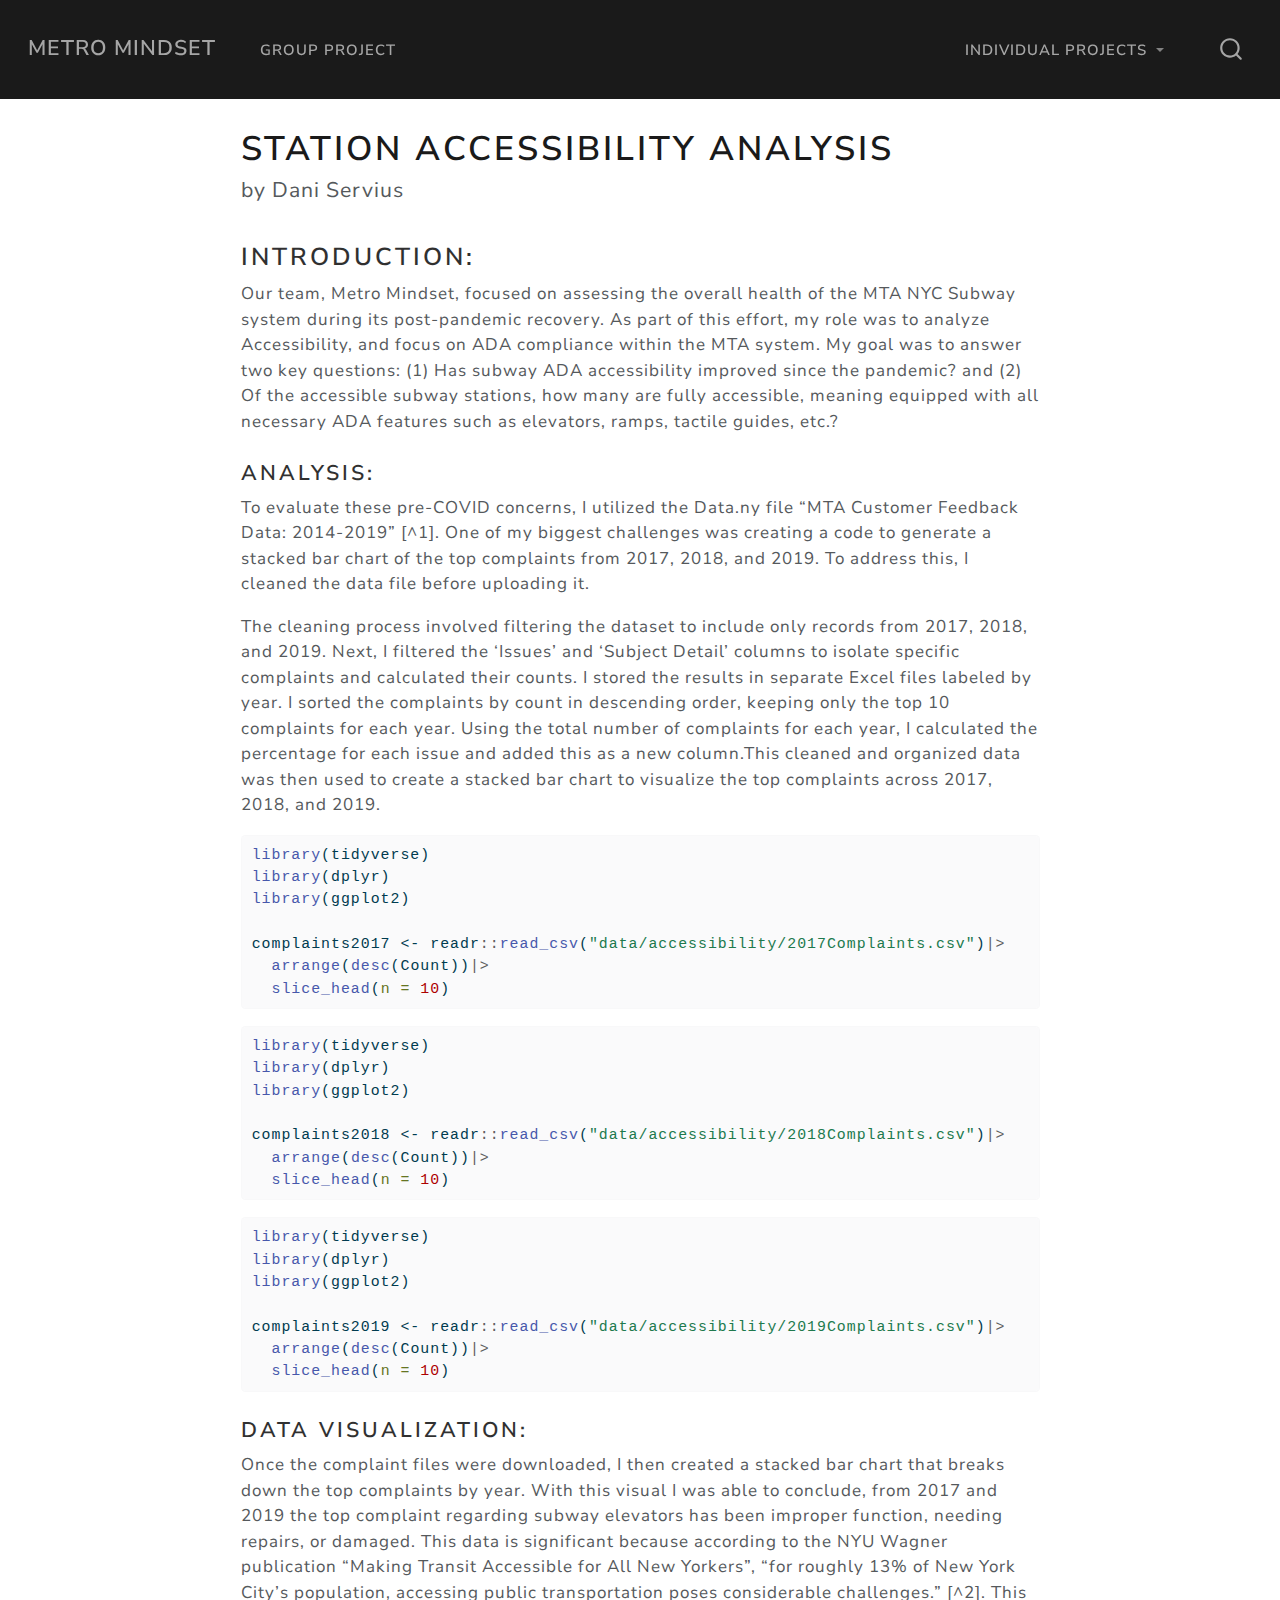
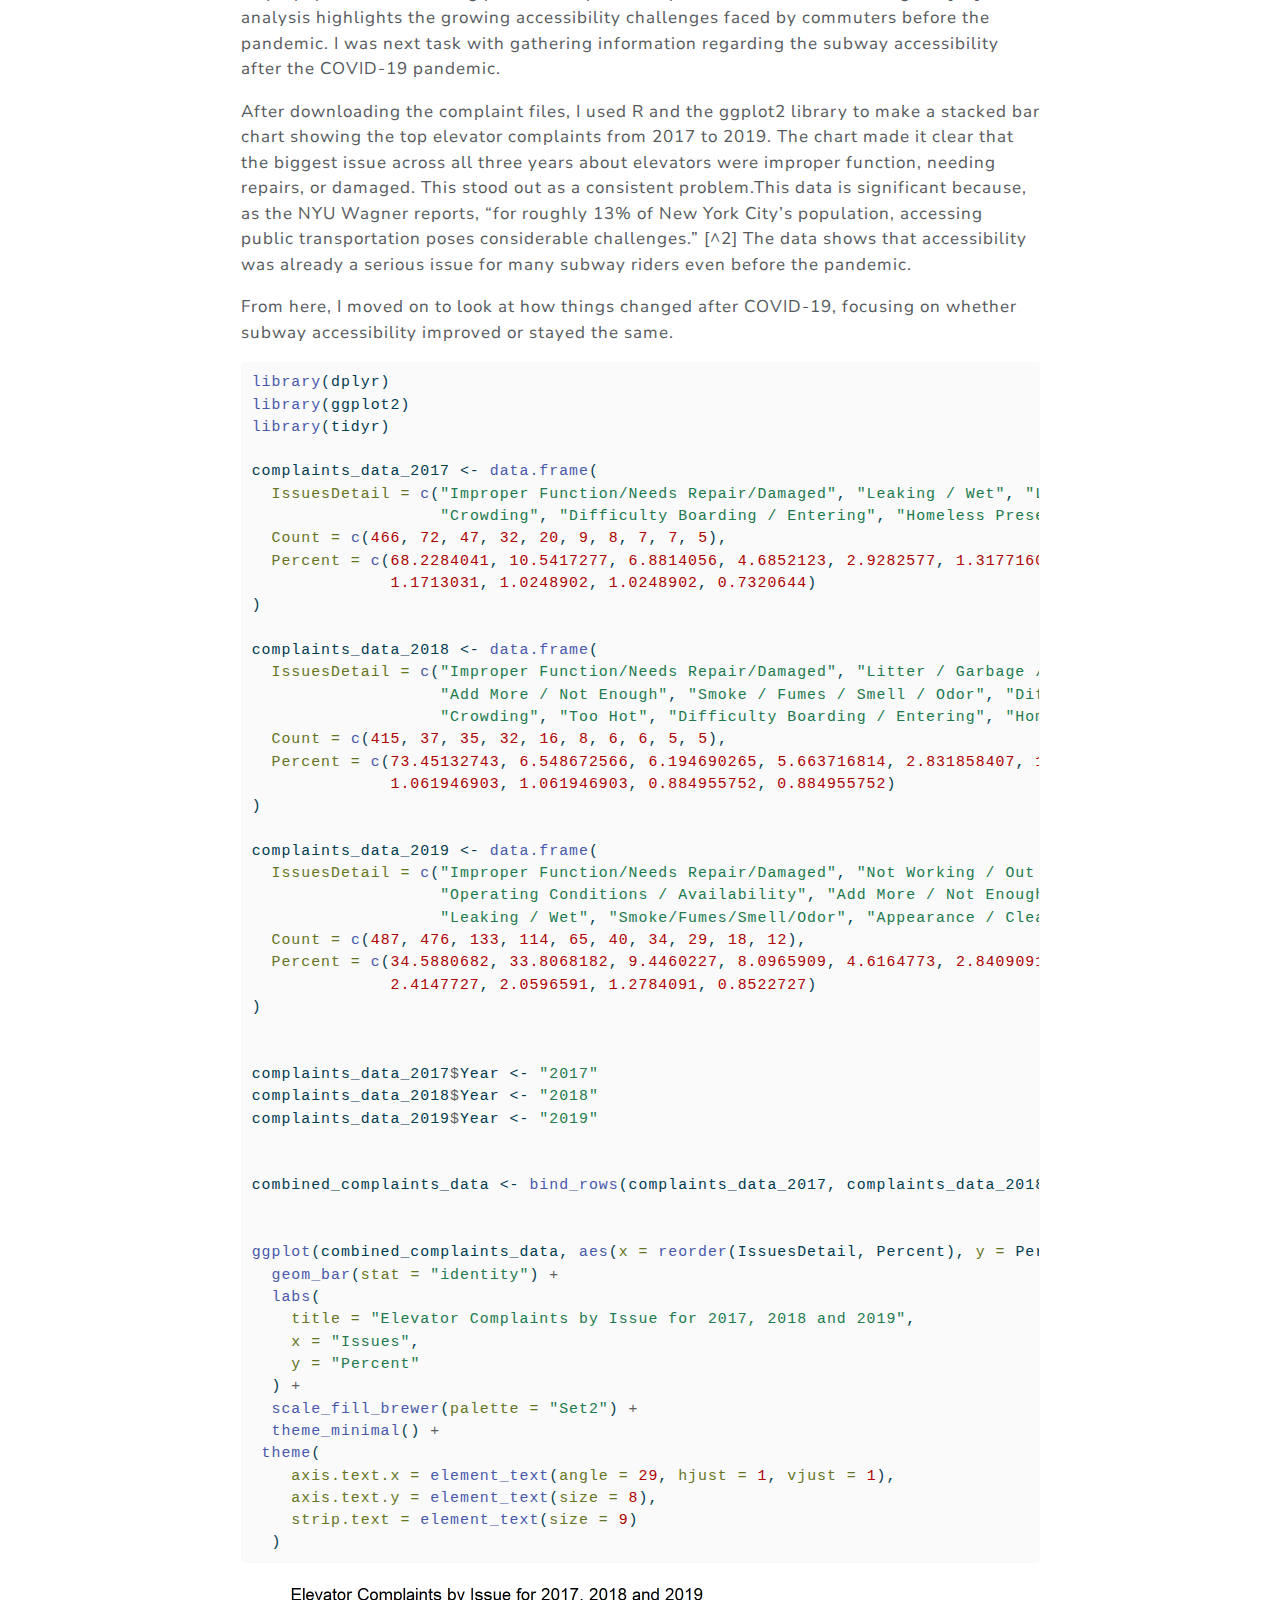
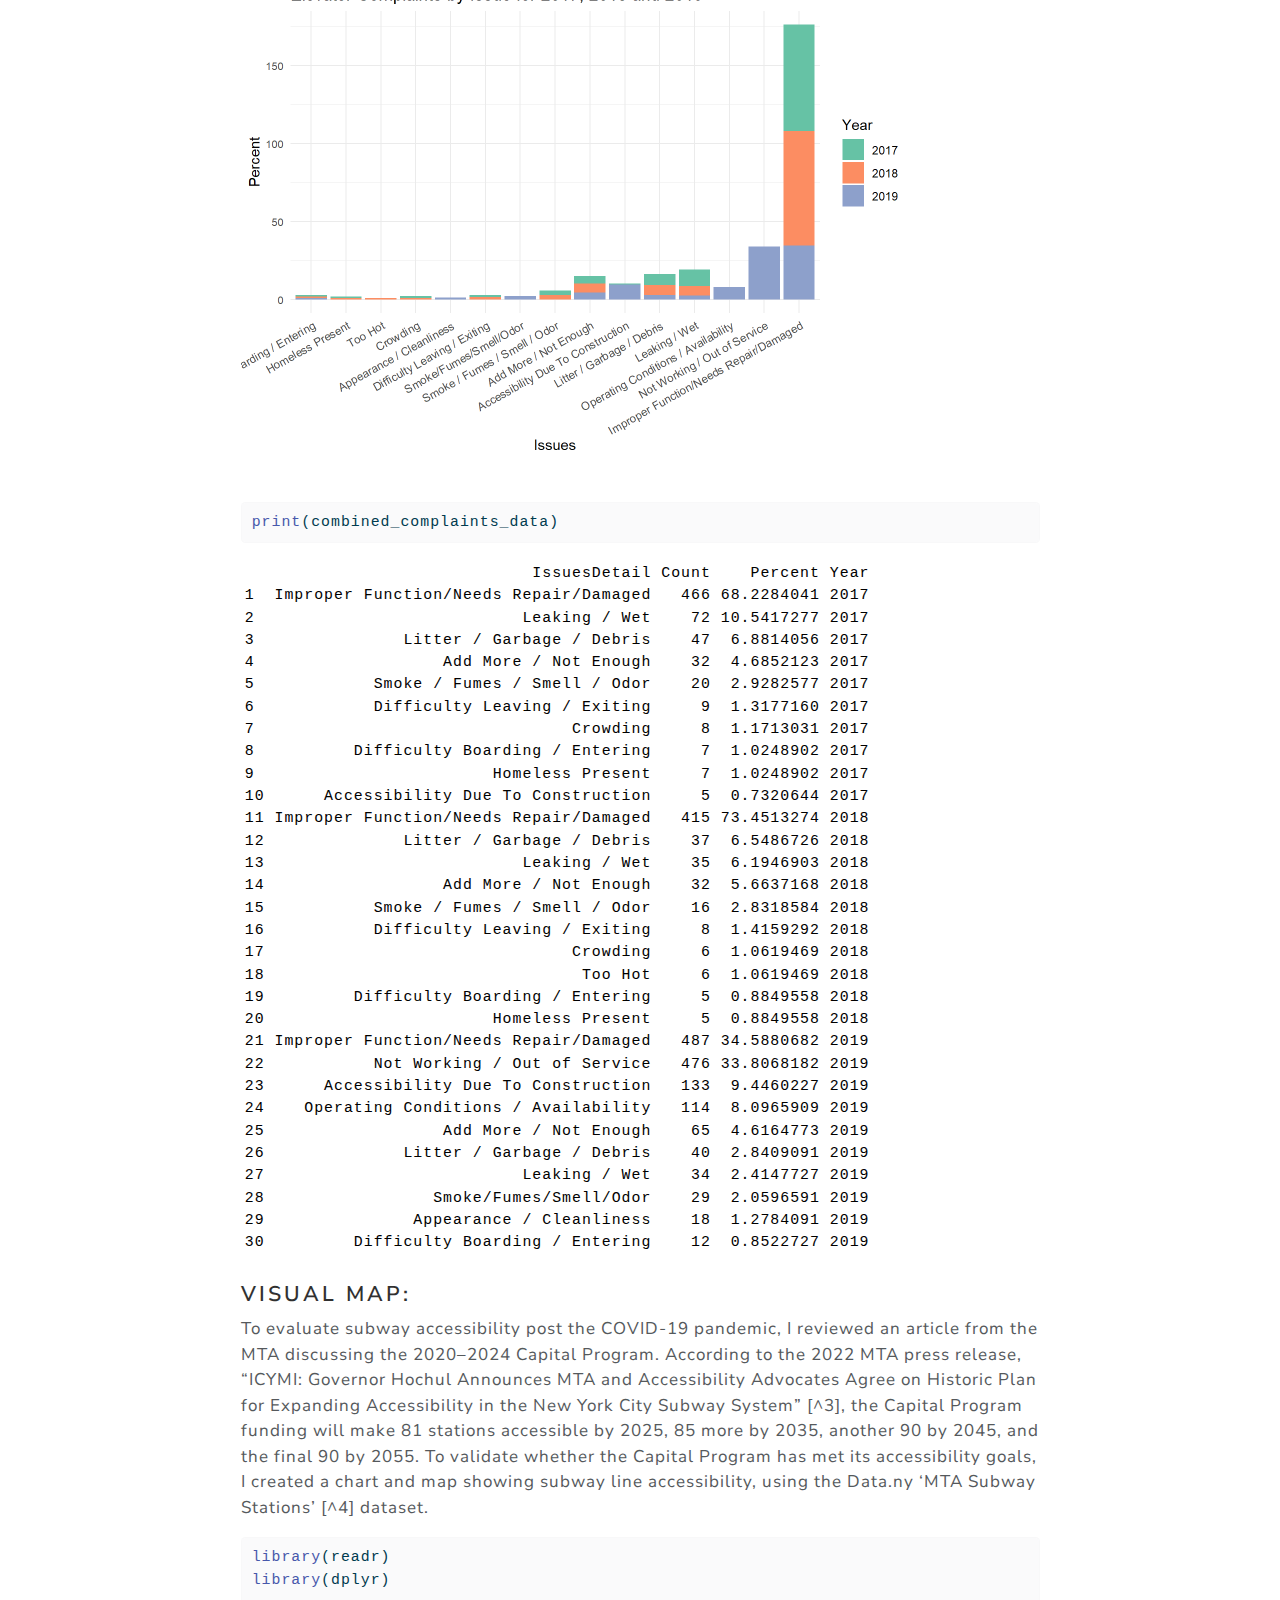
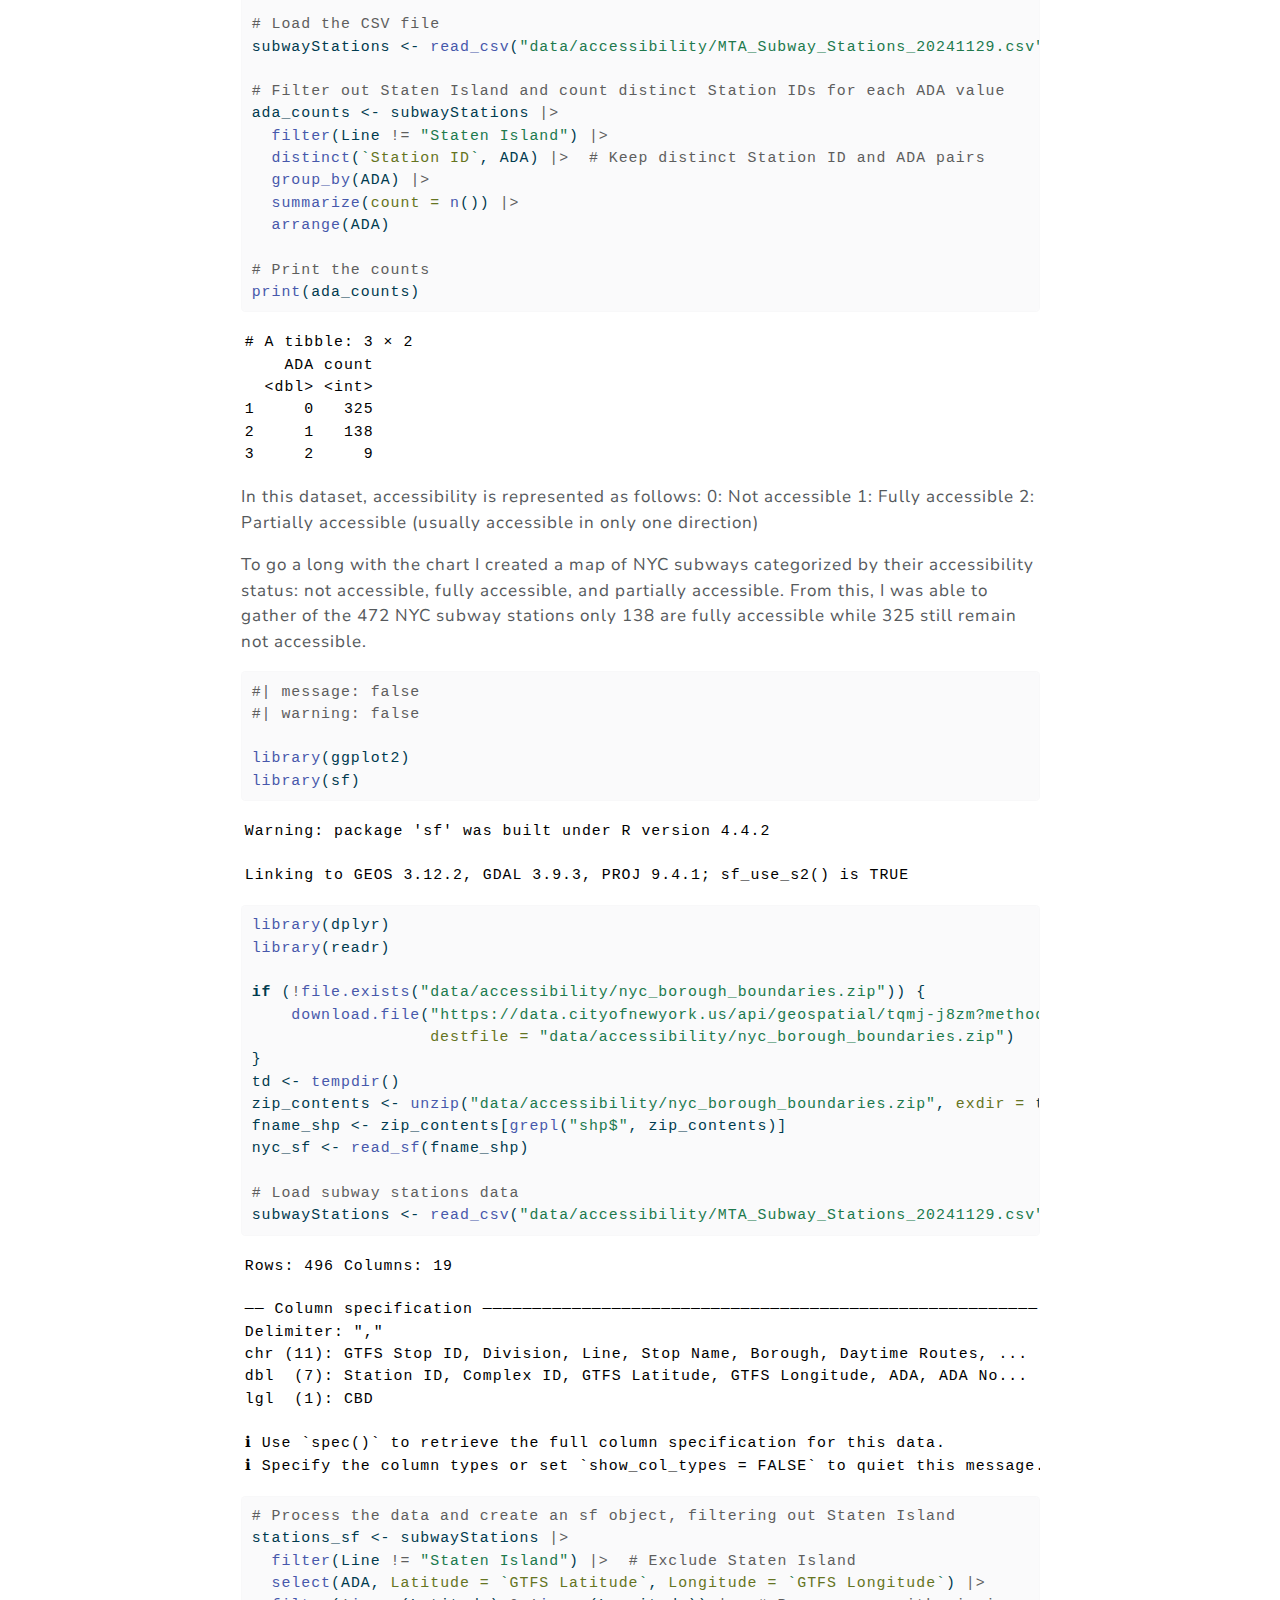
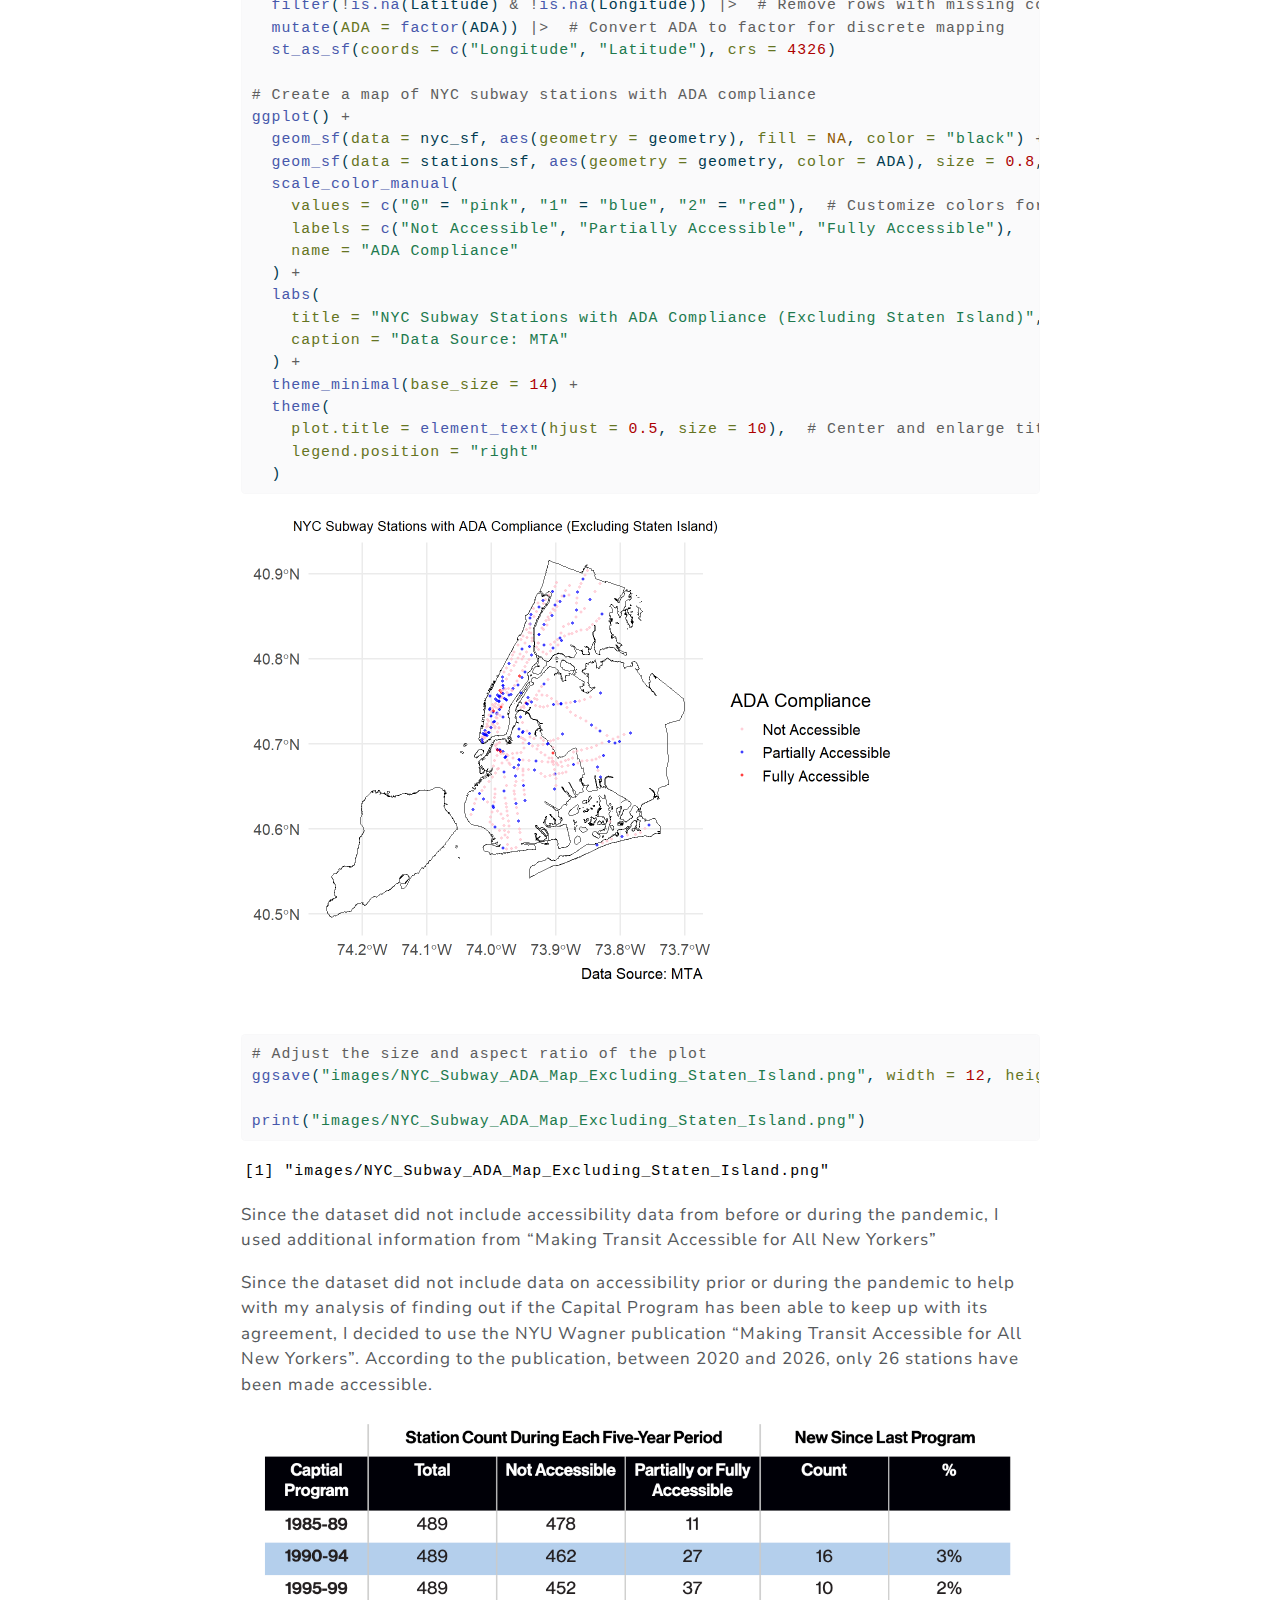
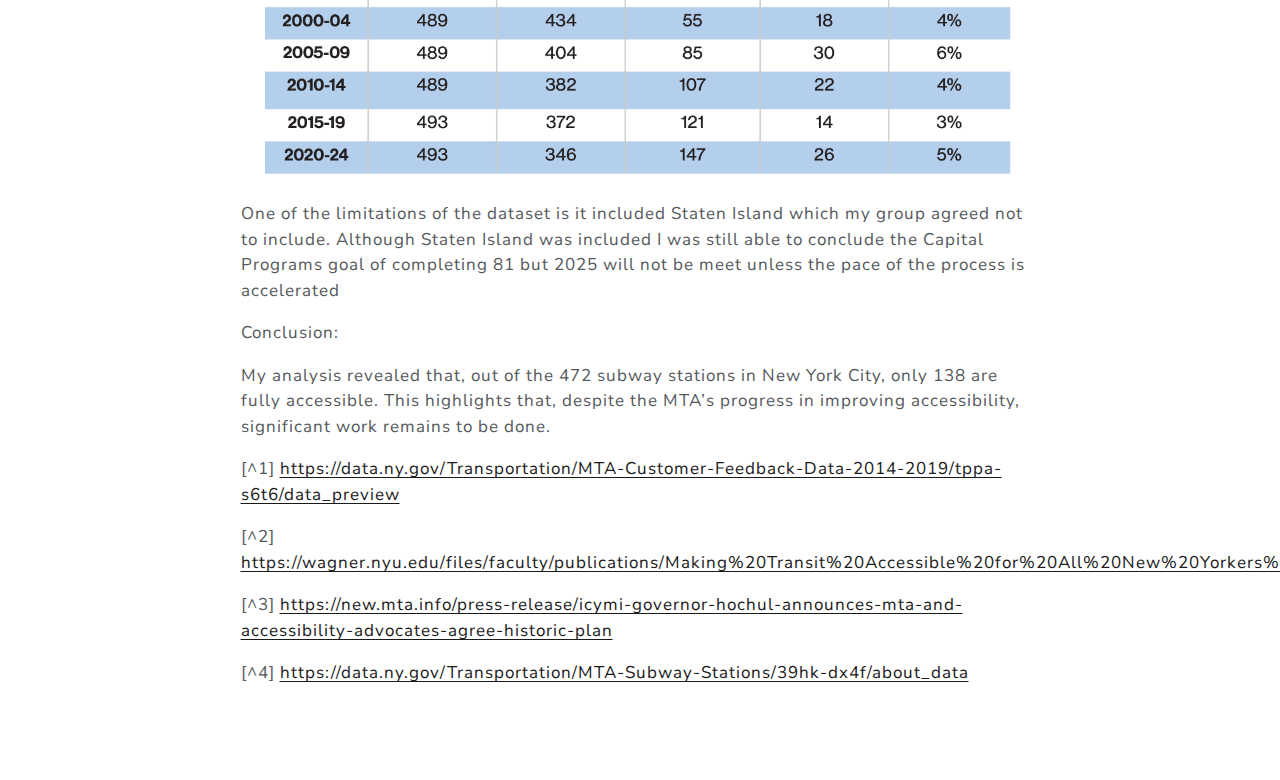
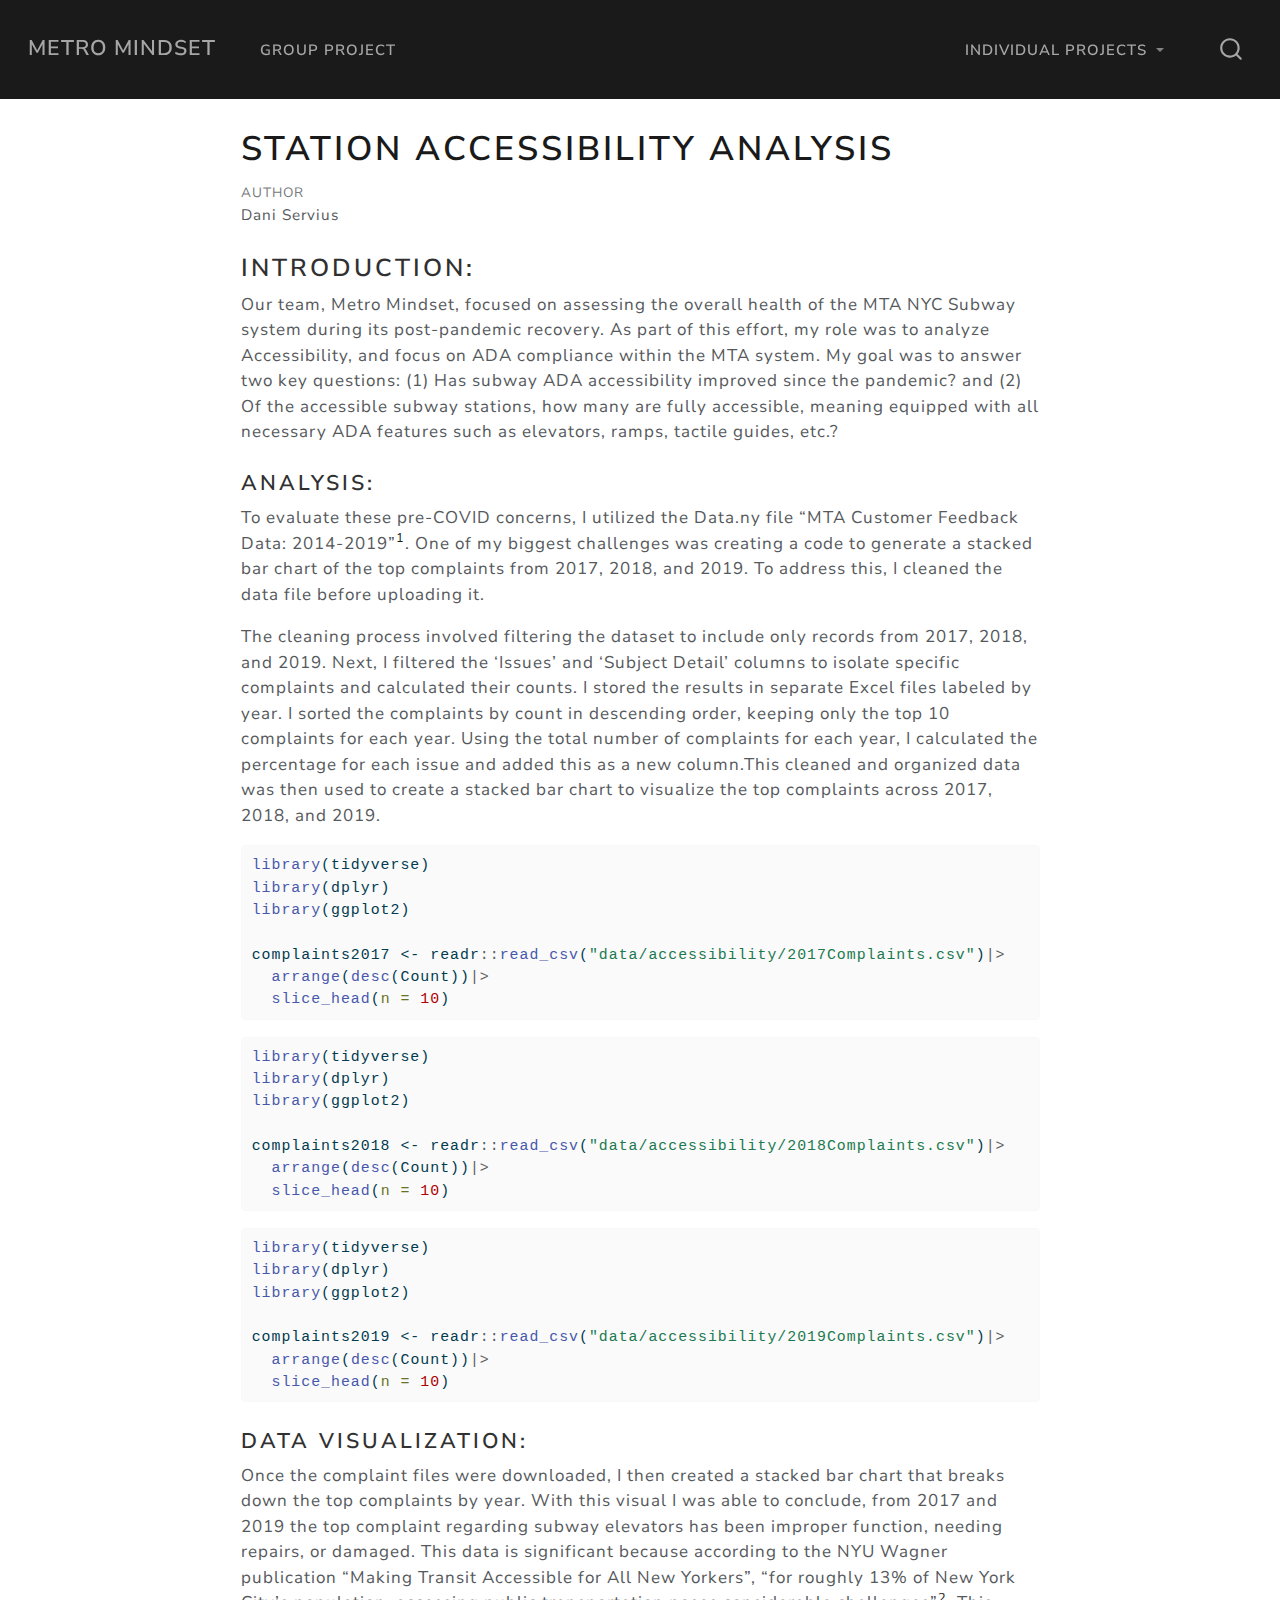
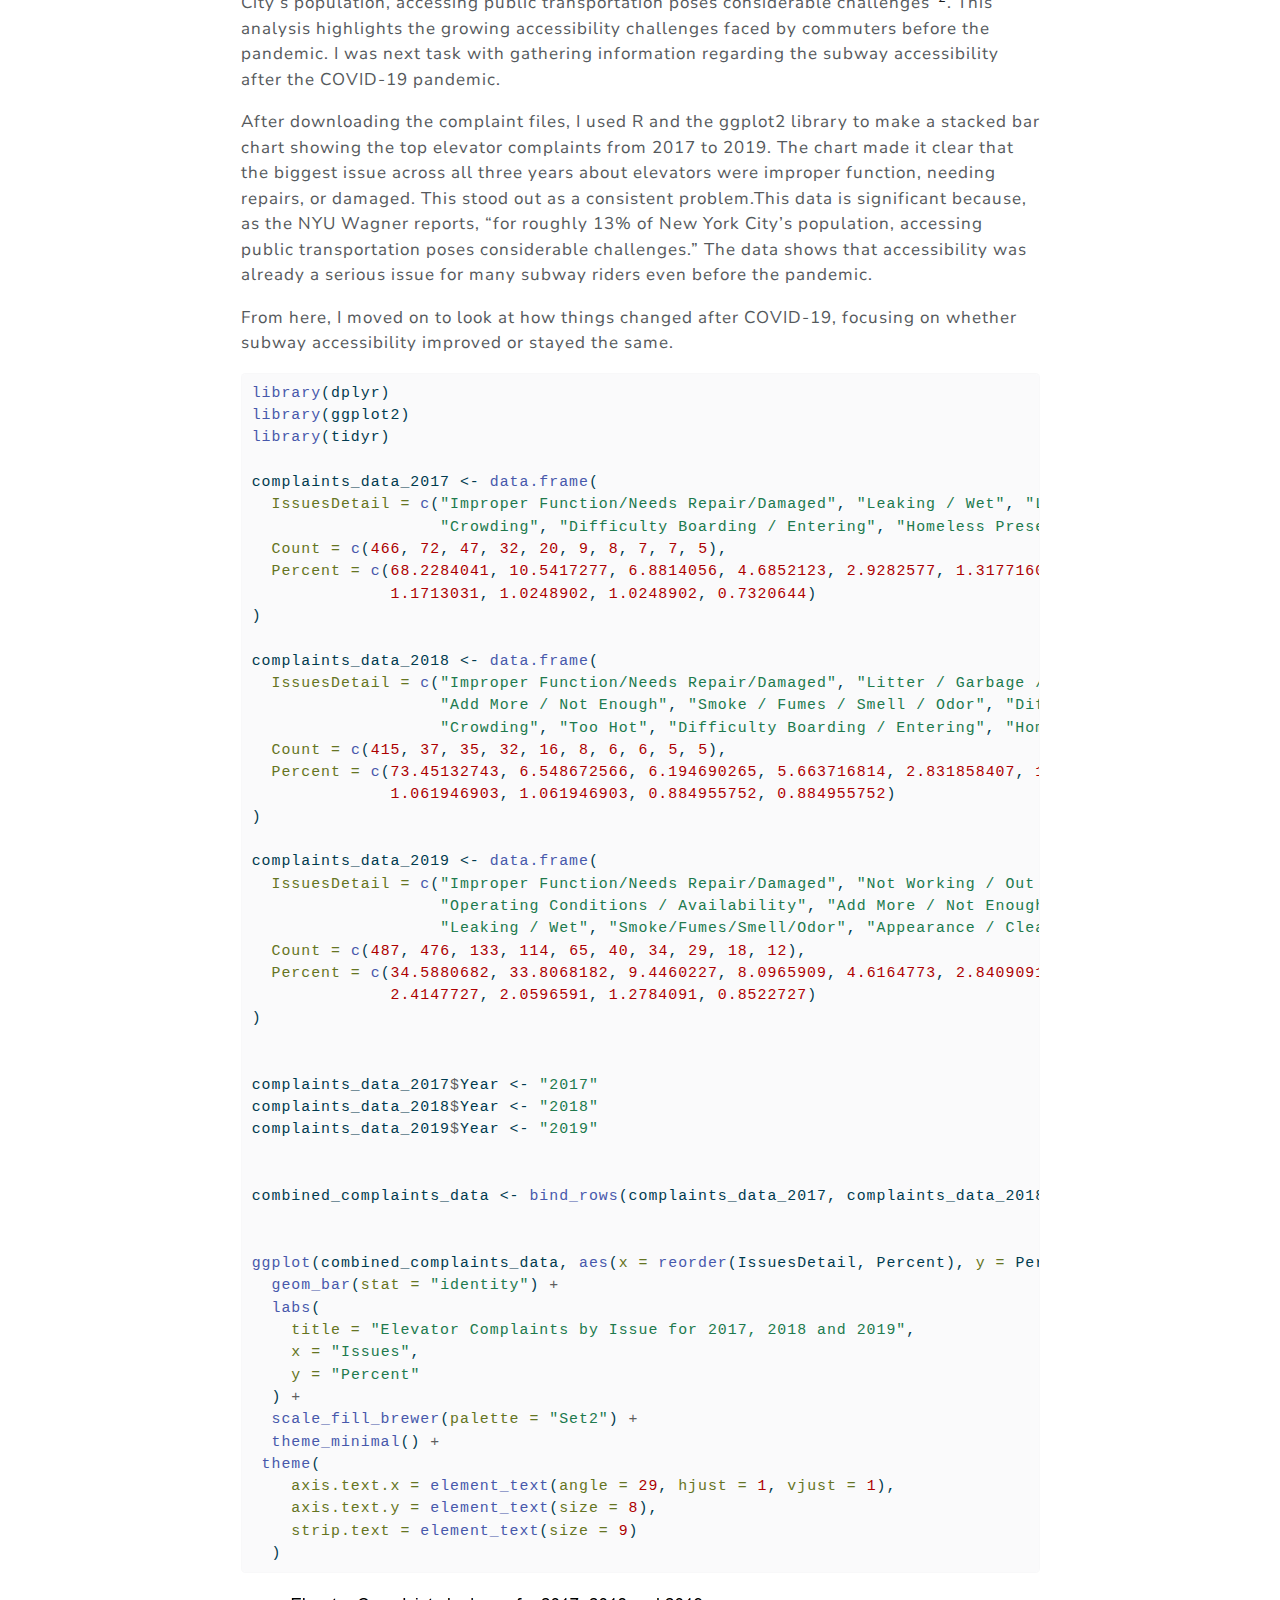
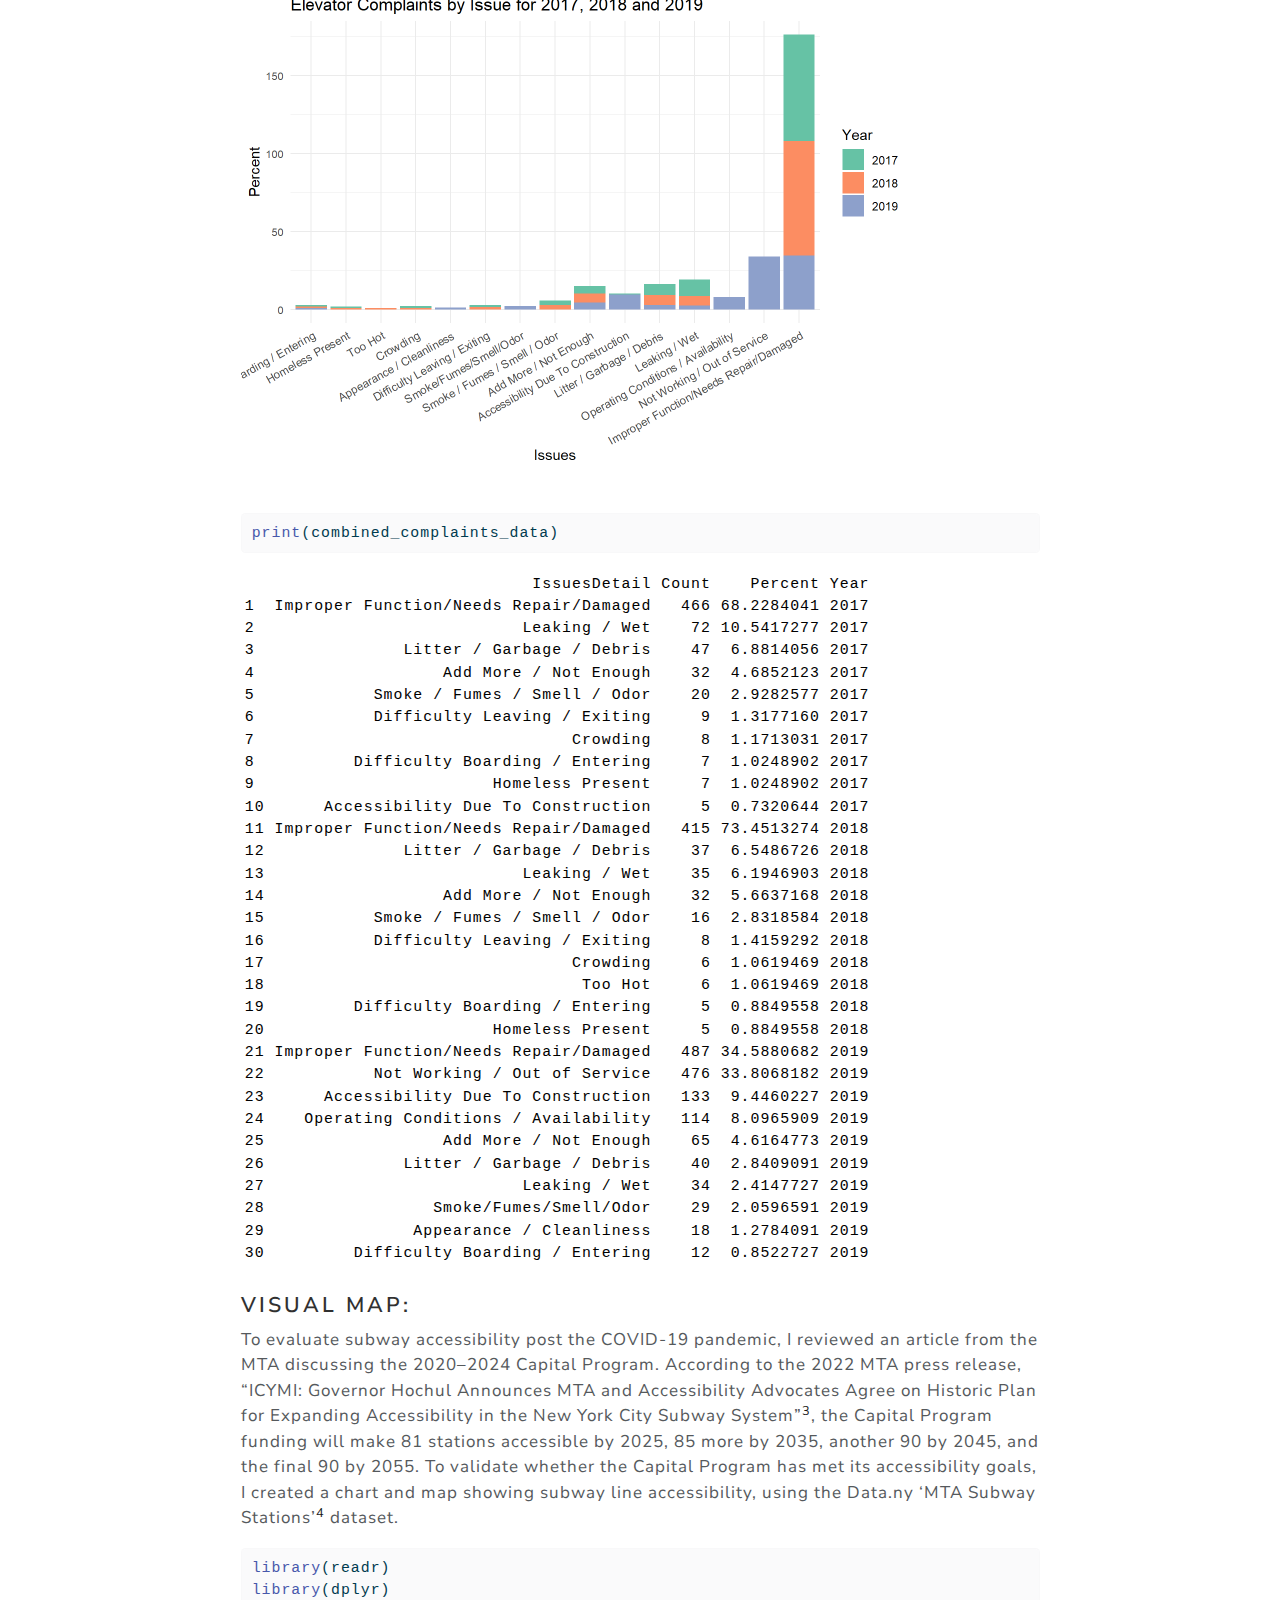
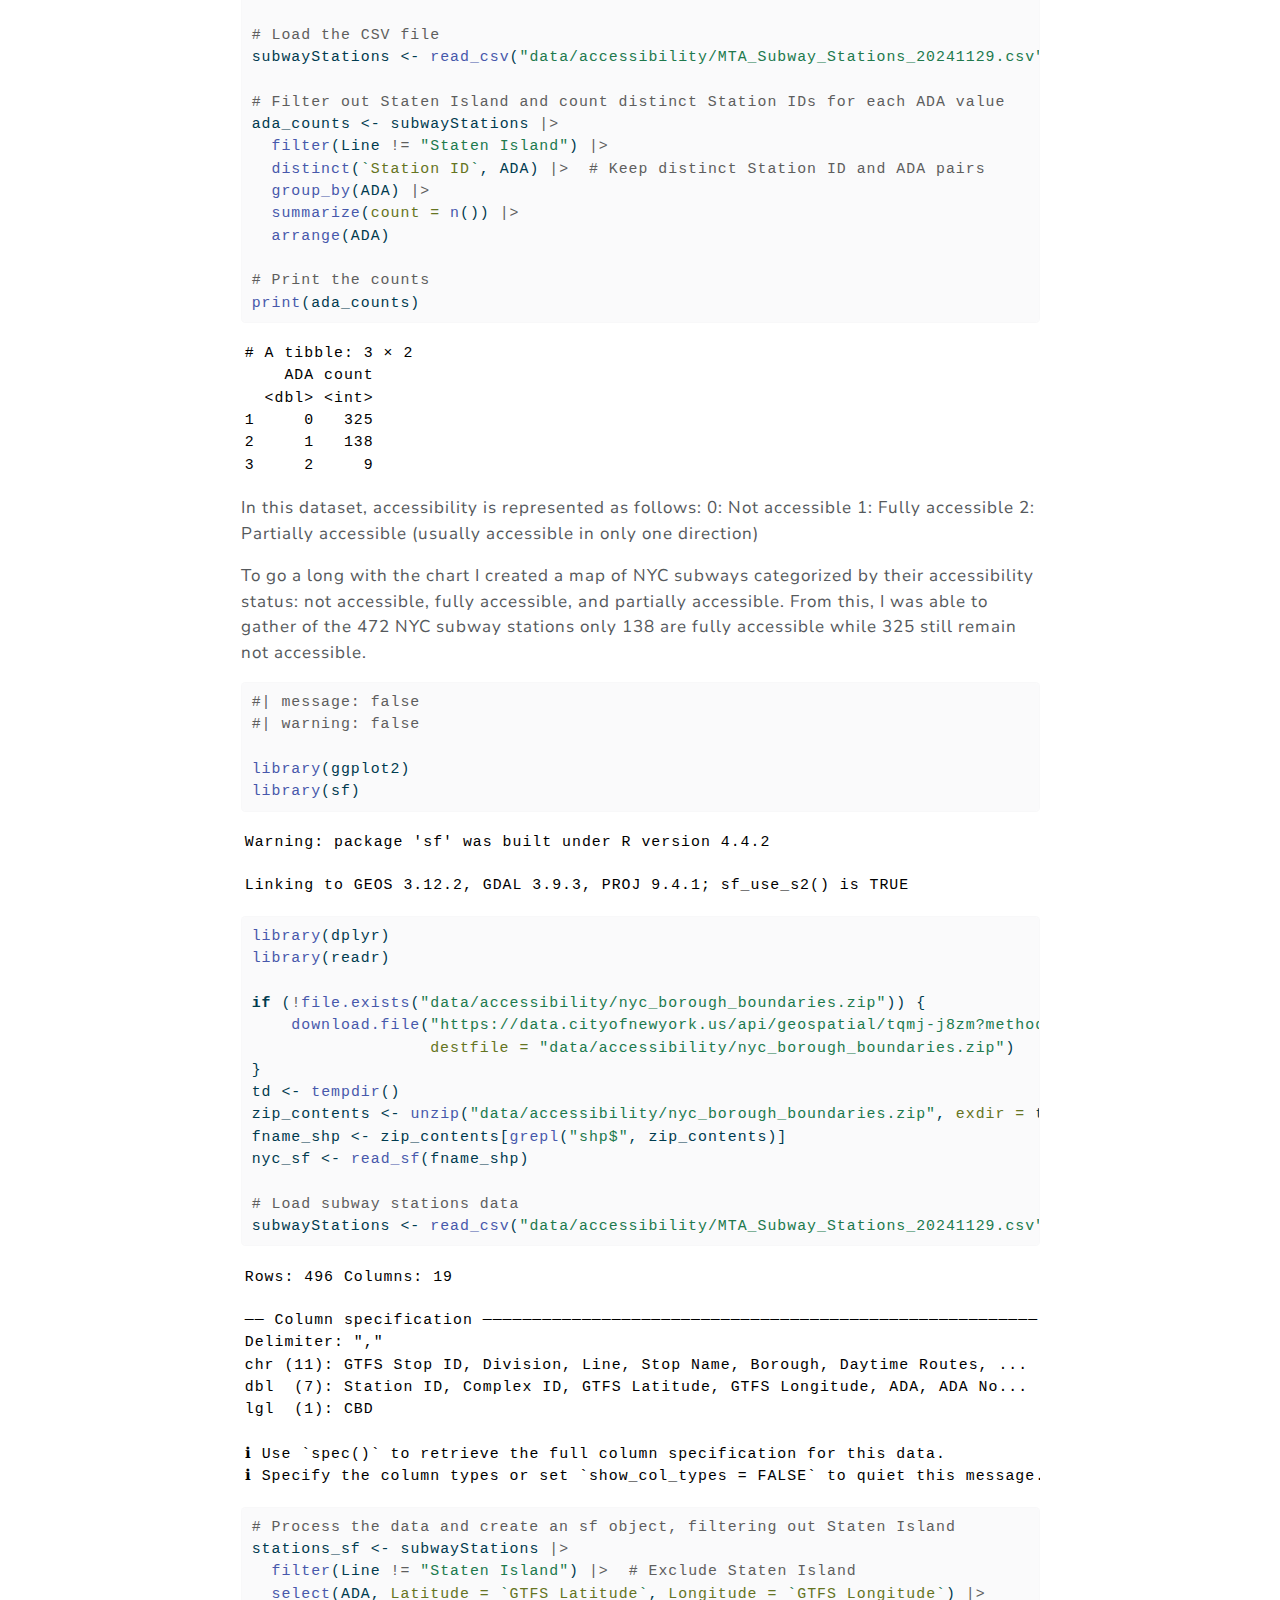
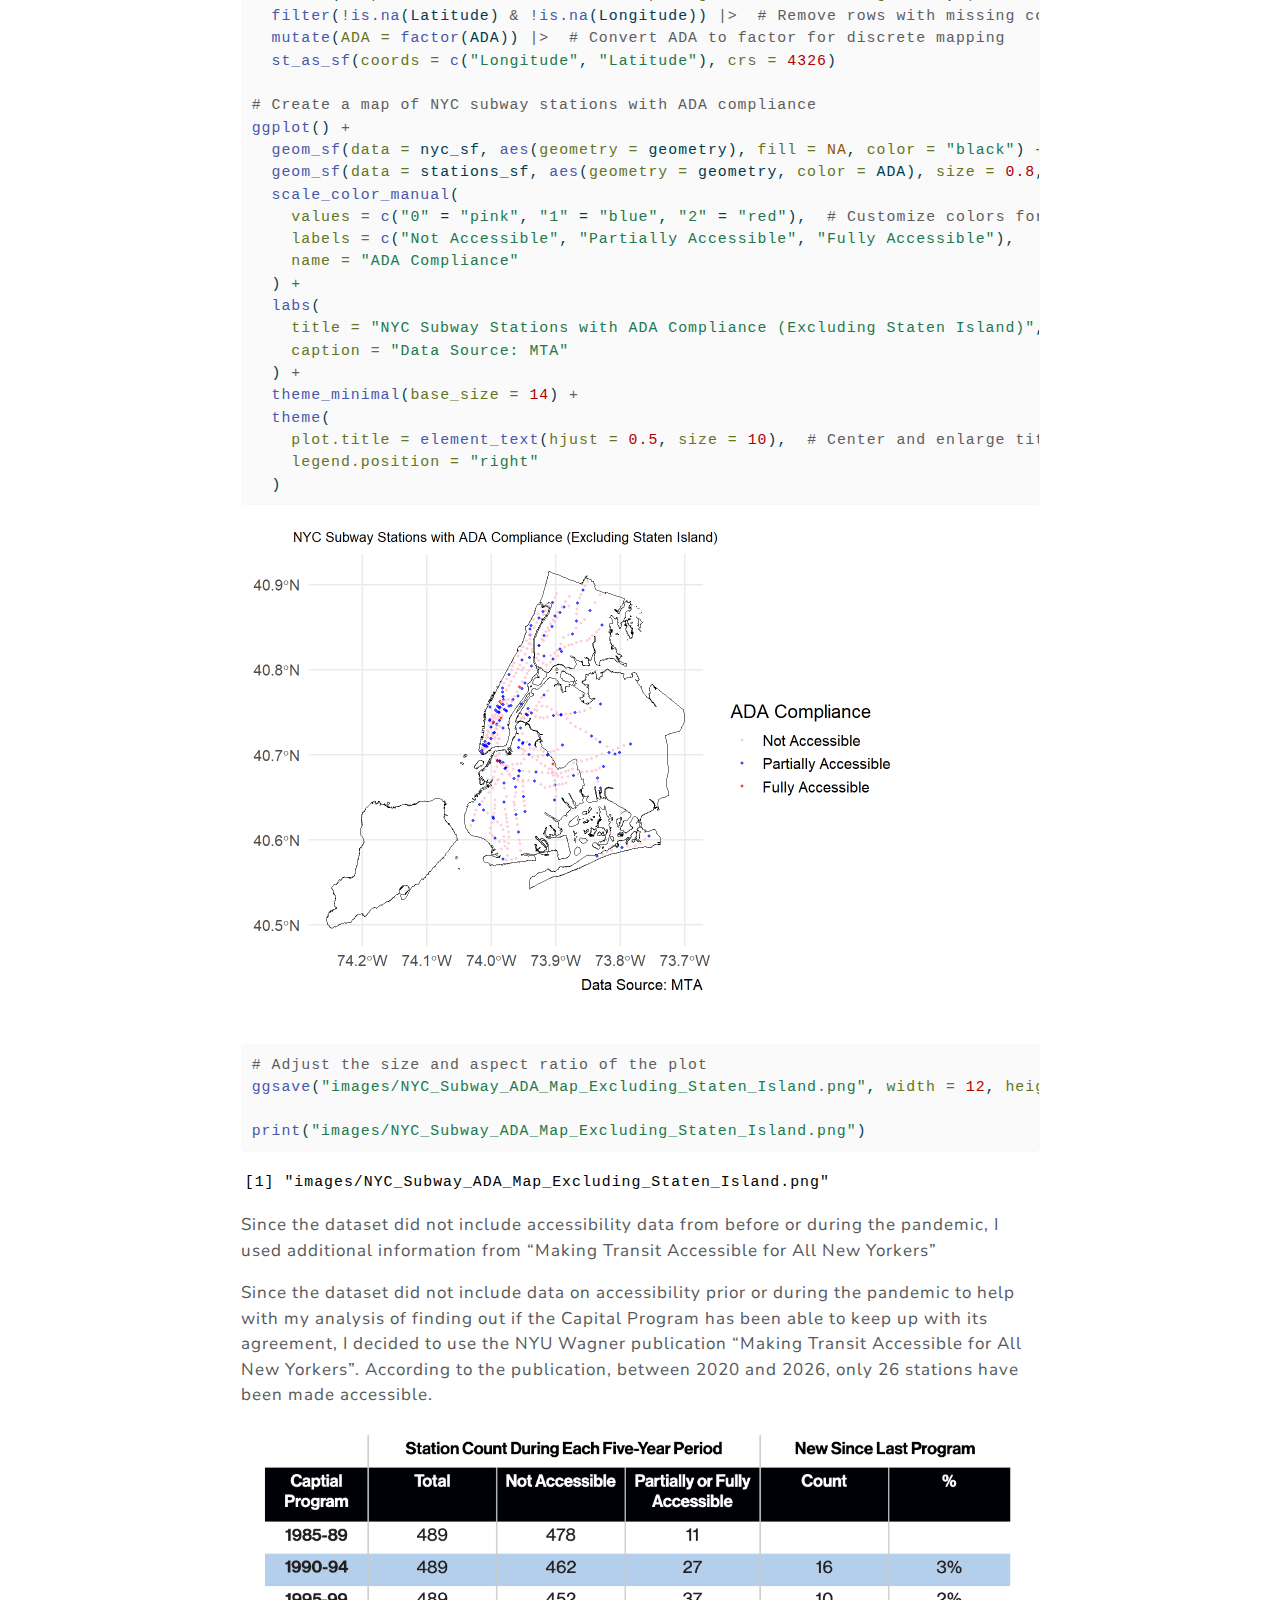
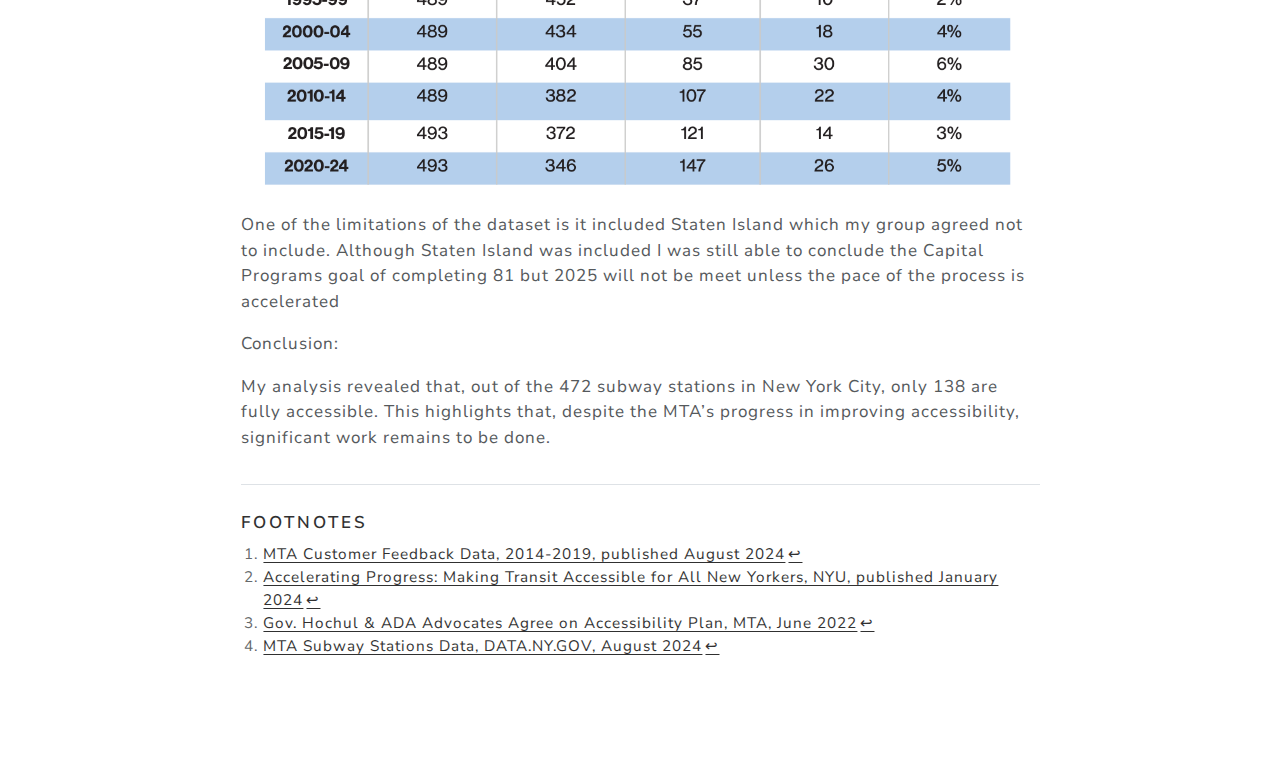
